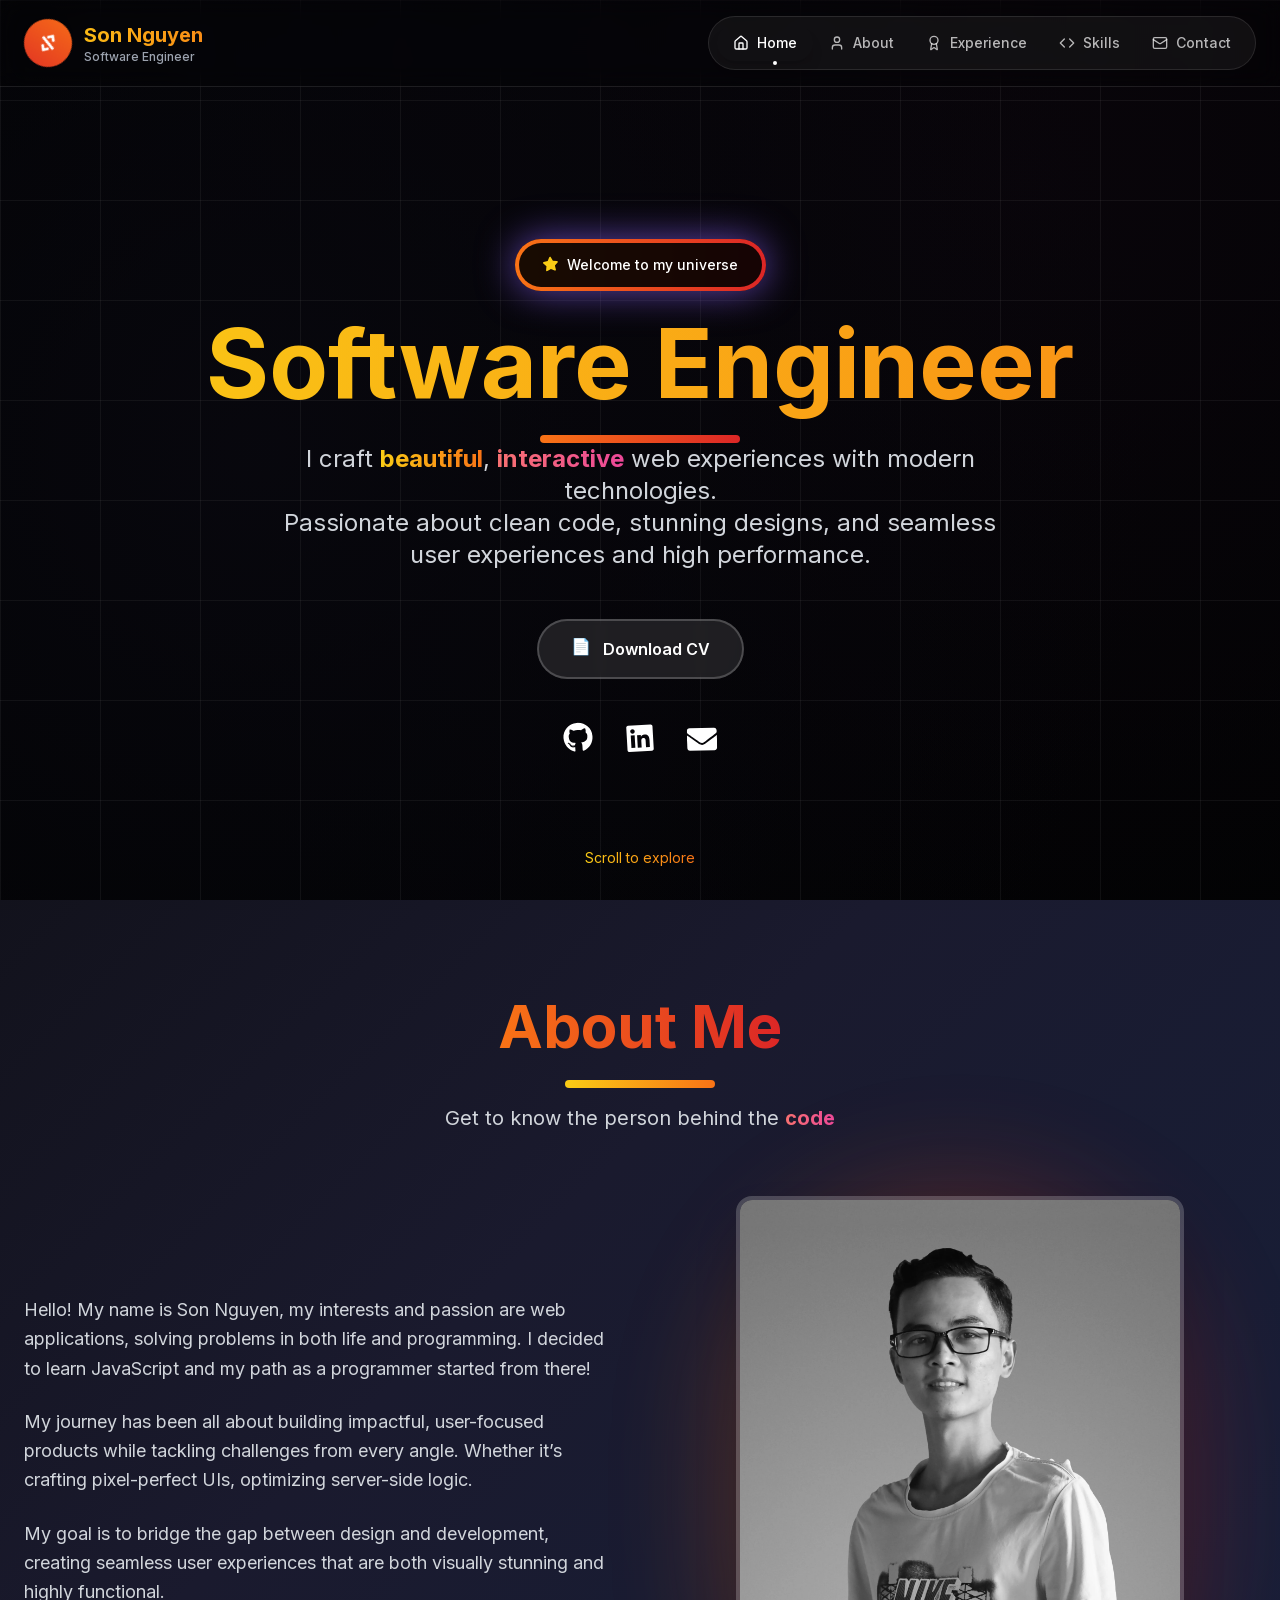
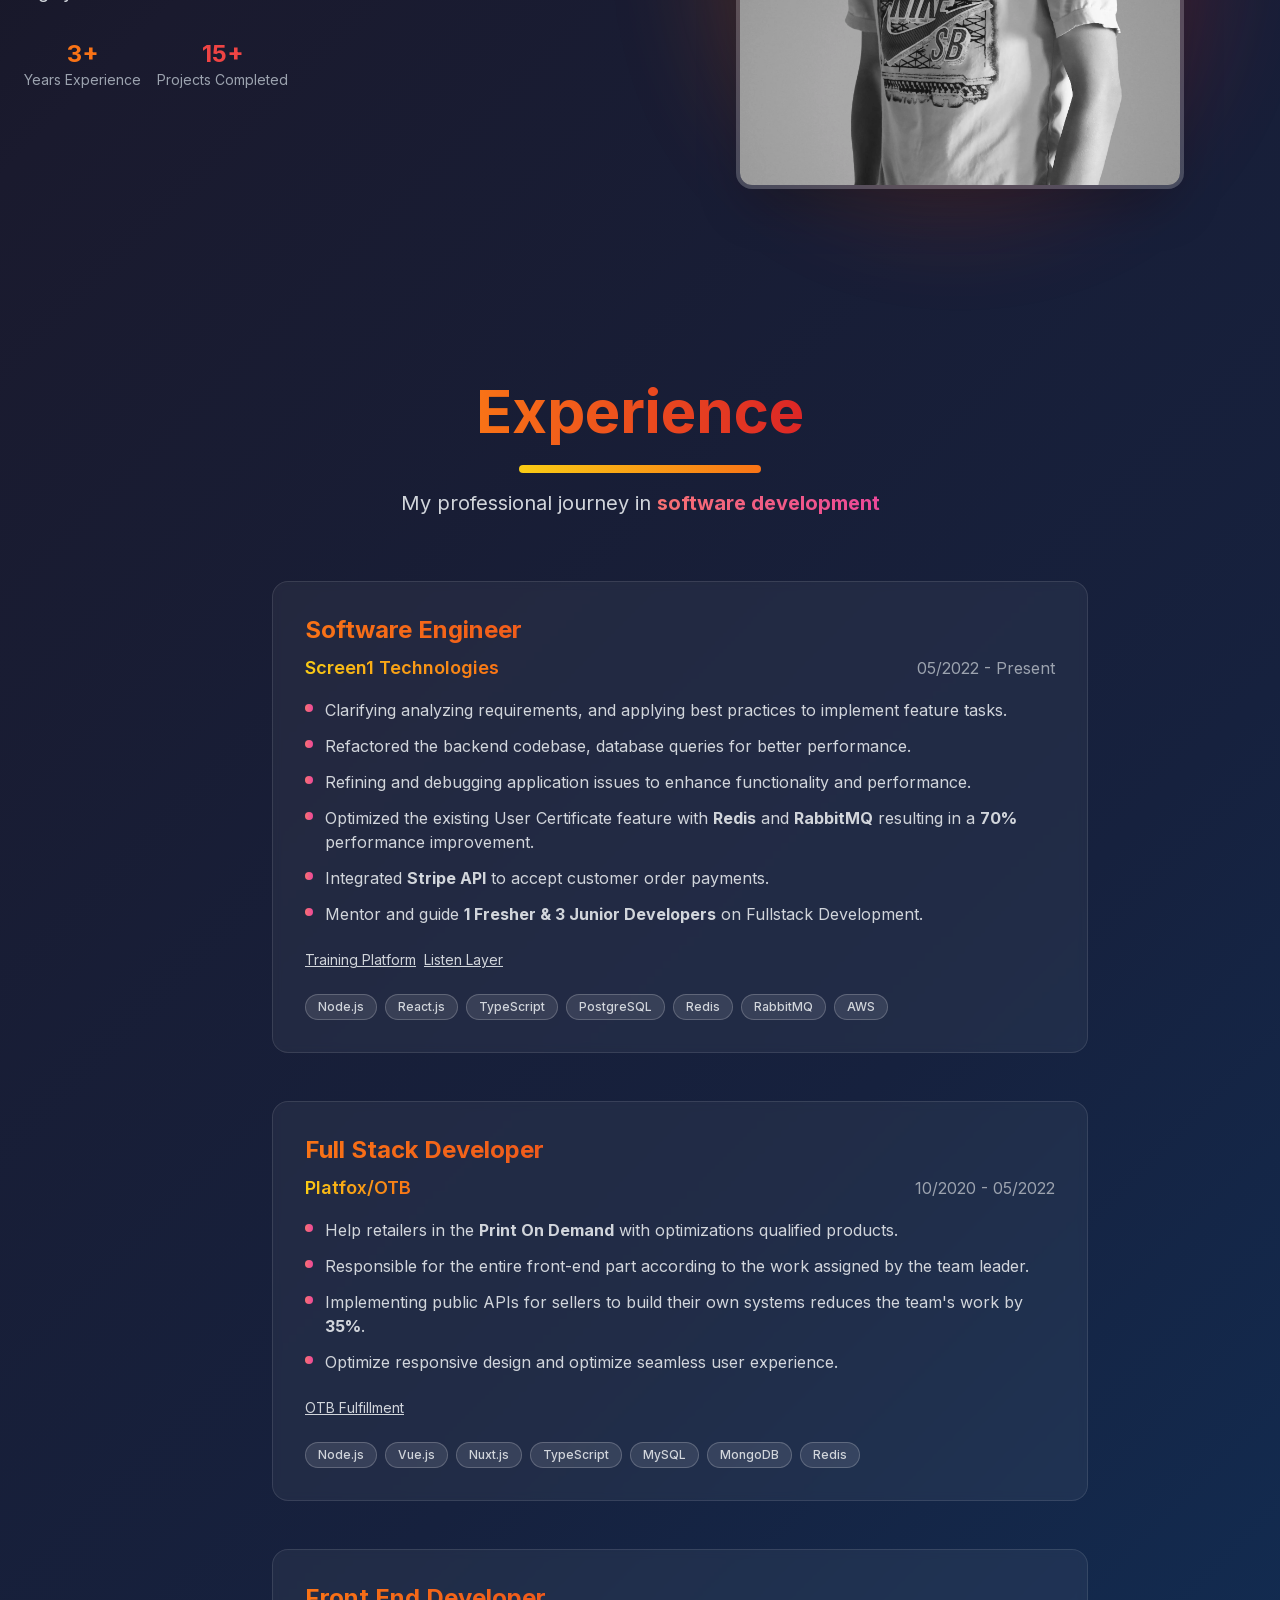
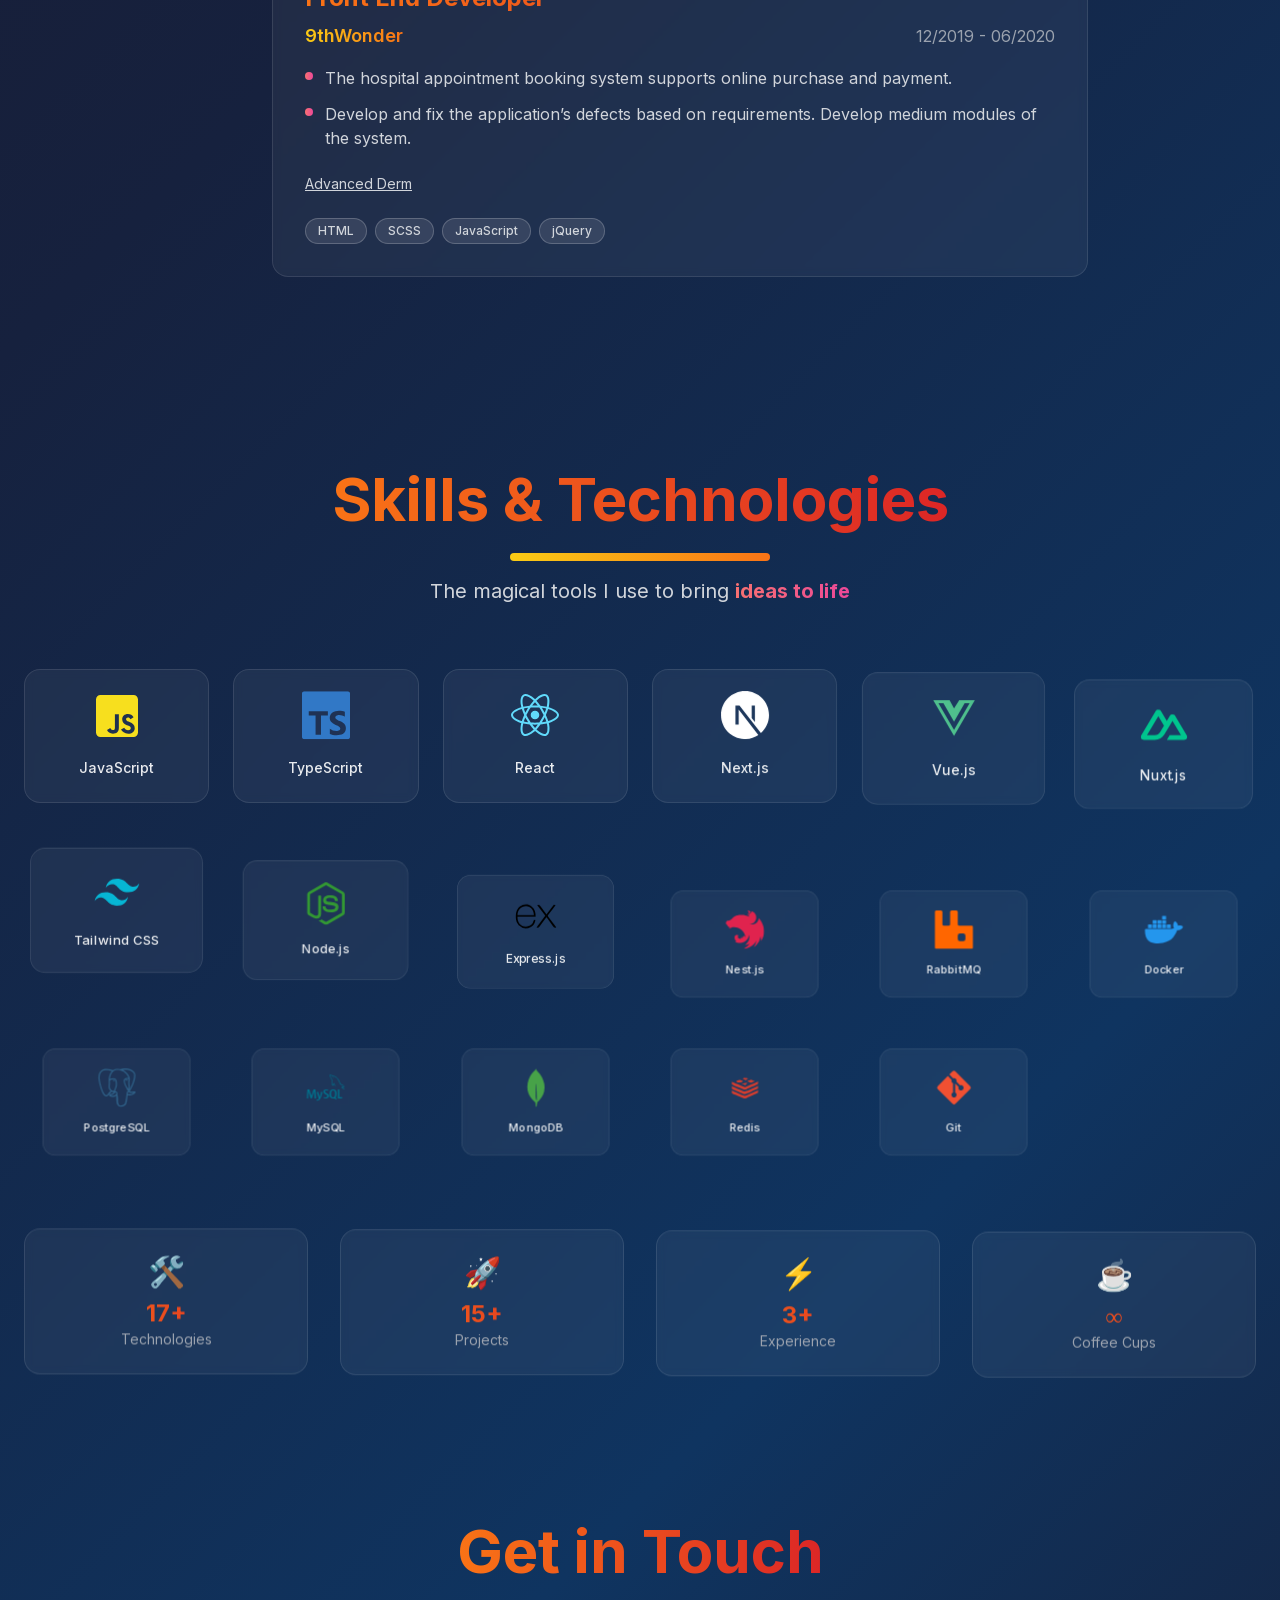
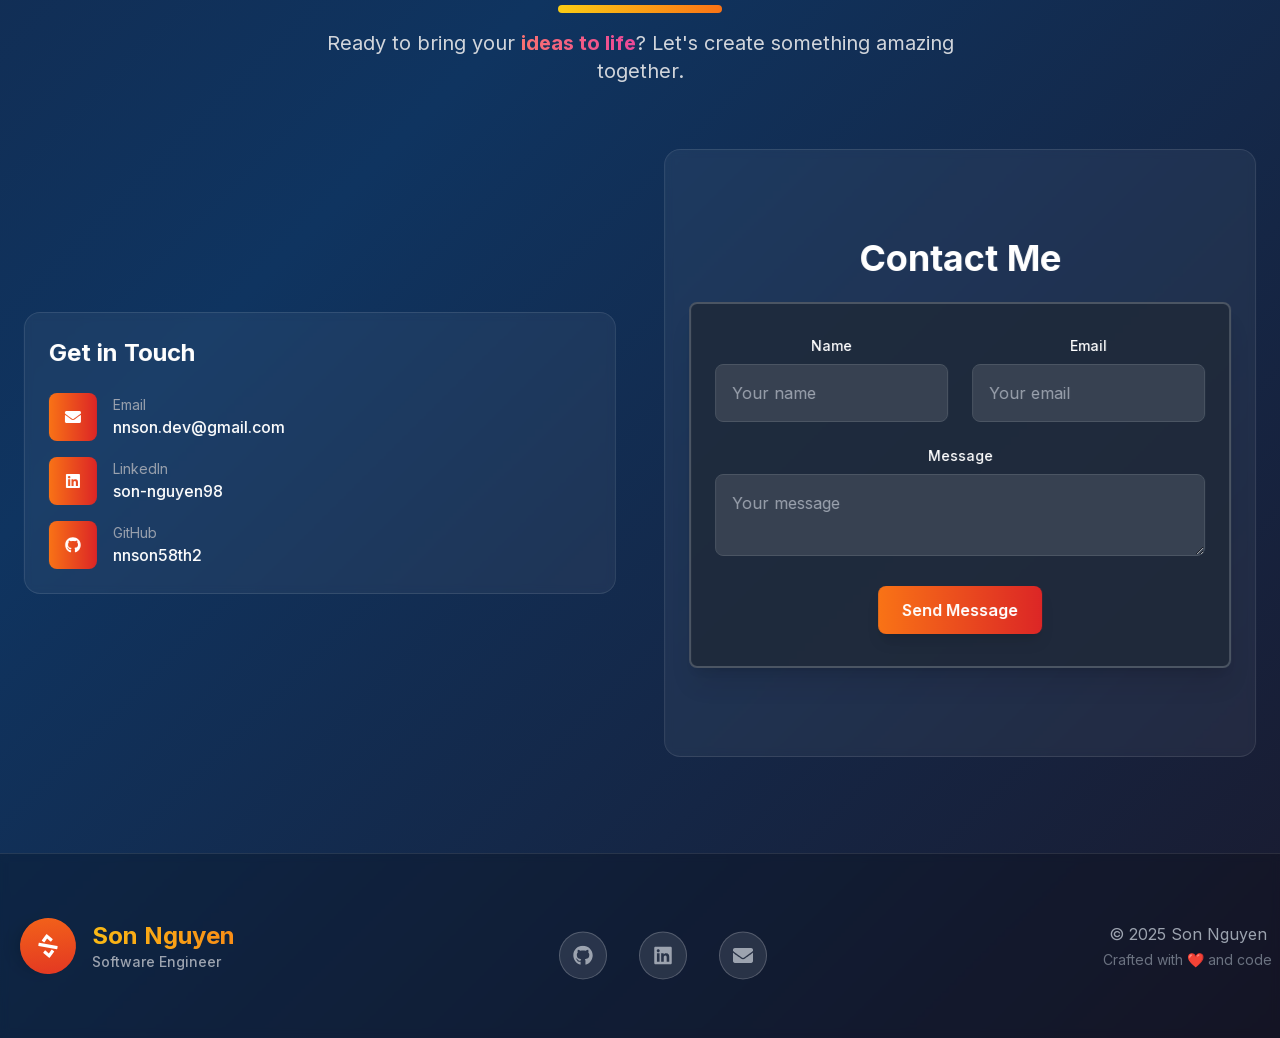
==== index.html @ b29a3735 "Deploy from portfolio repo: chore: Add CI/CD workflow nnson58th2/portfolio@4d44b1f0a5d4d892110deb9fc" ====
<!DOCTYPE html><!--z8ZsV2qVGe8eJDoTWtGhf--><html lang="en"><head><meta charSet="utf-8"/><meta name="viewport" content="width=device-width, initial-scale=1"/><link rel="preload" href="/_next/static/media/e4af272ccee01ff0-s.p.woff2" as="font" crossorigin="" type="font/woff2"/><link rel="preload" as="image" href="/avatar.webp"/><link rel="stylesheet" href="/_next/static/css/c4d14233d1c77667.css" data-precedence="next"/><link rel="preload" as="script" fetchPriority="low" href="/_next/static/chunks/webpack-afb744fa22b020e9.js"/><script src="/_next/static/chunks/4bd1b696-c023c6e3521b1417.js" async=""></script><script src="/_next/static/chunks/255-379c01dac331dc2b.js" async=""></script><script src="/_next/static/chunks/main-app-1b4500b93111eabf.js" async=""></script><script src="/_next/static/chunks/app/layout-6c66c8fba5797ff2.js" async=""></script><script src="/_next/static/chunks/30a37ab2-d1e0ff3a8643e6c8.js" async=""></script><script src="/_next/static/chunks/8e1d74a4-9c8f7c39278dc33b.js" async=""></script><script src="/_next/static/chunks/a0f462e1-e1e8bd14b5267d05.js" async=""></script><script src="/_next/static/chunks/164-00bb9d0df312348a.js" async=""></script><script src="/_next/static/chunks/app/page-482273a92be5cac8.js" async=""></script><meta name="next-size-adjust" content=""/><meta name="theme-color" content="#f97316"/><title>Son Nguyen | Software Engineer</title><meta name="description" content="Personal blog and portfolio of Son Nguyen, sharing thoughts and experiences on software development, web technologies, and more."/><meta name="generator" content="Next.js"/><link rel="canonical" href="https://sonnguyen.dev"/><meta property="og:title" content="Son Nguyen | Software Engineer"/><meta property="og:description" content="Personal blog and portfolio of Son Nguyen, sharing thoughts and experiences on software development, web technologies, and more."/><meta property="og:url" content="https://sonnguyen.dev"/><meta property="og:site_name" content="Son Nguyen"/><meta property="og:locale" content="en_US"/><meta property="og:image" content="https://sonnguyen.dev/og/home.png"/><meta property="og:image:width" content="1200"/><meta property="og:image:height" content="630"/><meta property="og:image:alt" content="Son Nguyen | Software Engineer"/><meta property="og:type" content="website"/><meta name="twitter:card" content="summary_large_image"/><meta name="twitter:site" content="@sonnguyen"/><meta name="twitter:creator" content="@sonnguyen"/><meta name="twitter:title" content="Son Nguyen | Software Engineer"/><meta name="twitter:description" content="Personal blog and portfolio of Son Nguyen, sharing thoughts and experiences on software development, web technologies, and more."/><meta name="twitter:image" content="https://sonnguyen.dev/og/home.png"/><meta name="twitter:image:alt" content="Son Nguyen | Software Engineer"/><link rel="shortcut icon" href="/favicon.svg" sizes="any" type="image/svg+xml"/><link rel="icon" href="/favicon.ico" type="image/x-icon" sizes="48x48"/><link rel="icon" href="/favicon.ico" sizes="any" type="image/x-icon"/><link rel="apple-touch-icon" href="/apple-touch-icon.png" sizes="180x180" type="image/png"/><script src="/_next/static/chunks/polyfills-42372ed130431b0a.js" noModule=""></script></head><body class="__className_f367f3 relative"><div hidden=""><!--$--><!--/$--></div><div class="fixed inset-0 z-[-1] overflow-hidden"><div class="absolute inset-0 transition-all duration-2000 ease-linear" style="background:radial-gradient(circle at 20% 50%, hsl(240, 30%, 4%) 0%, transparent 80%),
            radial-gradient(circle at 80% 20%, hsl(280, 35%, 3%) 0%, transparent 80%),
            linear-gradient(135deg, hsl(220, 40%, 1%) 0%, hsl(180, 50%, 0.5%) 100%)"></div><div class="absolute inset-0" style="background-image:linear-gradient(rgba(255,255,255,0.05) 1px, transparent 1px),
            linear-gradient(90deg, rgba(255,255,255,0.05) 1px, transparent 1px);background-size:100px 100px"></div></div><div class="relative w-full flex flex-col text-white"><header class="fixed top-0 left-0 w-full z-[9999] backdrop-blur-md bg-black/20 border-b border-white/10" style="transform:translateY(-100px)"><div class="max-w-7xl mx-auto px-4 sm:px-6 py-4 flex items-center justify-between"><div class="flex items-center space-x-3 cursor-pointer group" style="opacity:0;transform:translateX(-20px)"><div class="w-12 h-12 rounded-full bg-gradient-to-r from-orange-500 to-red-600 flex items-center justify-center shadow-lg group-hover:shadow-xl transition-all duration-300"><svg stroke="currentColor" fill="currentColor" stroke-width="0" viewBox="0 0 640 512" class="text-white text-xl" height="1em" width="1em" xmlns="http://www.w3.org/2000/svg"><path d="M278.9 511.5l-61-17.7c-6.4-1.8-10-8.5-8.2-14.9L346.2 8.7c1.8-6.4 8.5-10 14.9-8.2l61 17.7c6.4 1.8 10 8.5 8.2 14.9L293.8 503.3c-1.9 6.4-8.5 10.1-14.9 8.2zm-114-112.2l43.5-46.4c4.6-4.9 4.3-12.7-.8-17.2L117 256l90.6-79.7c5.1-4.5 5.5-12.3.8-17.2l-43.5-46.4c-4.5-4.8-12.1-5.1-17-.5L3.8 247.2c-5.1 4.7-5.1 12.8 0 17.5l144.1 135.1c4.9 4.6 12.5 4.4 17-.5zm327.2.6l144.1-135.1c5.1-4.7 5.1-12.8 0-17.5L492.1 112.1c-4.8-4.5-12.4-4.3-17 .5L431.6 159c-4.6 4.9-4.3 12.7.8 17.2L523 256l-90.6 79.7c-5.1 4.5-5.5 12.3-.8 17.2l43.5 46.4c4.5 4.9 12.1 5.1 17 .6z"></path></svg></div><div class="flex flex-col"><span class="text-xl font-bold bg-gradient-to-r from-yellow-400 to-orange-500 bg-clip-text text-transparent group-hover:scale-105 transition-transform duration-300">Son Nguyen</span><span class="text-xs text-gray-400 font-medium">Software Engineer</span></div></div><div style="opacity:0;transform:translateX(20px)"><nav class="w-full relative"><div class="hidden md:flex items-center bg-white/5 backdrop-blur-sm rounded-full border border-white/10 px-2 py-2"><button class="relative flex items-center space-x-2 px-4 py-2 rounded-full transition-all duration-300 font-medium group bg-gradient-to-r from-blue-500 to-purple-600 text-white shadow-lg" tabindex="0" style="opacity:0;transform:translateY(-20px)"><svg xmlns="http://www.w3.org/2000/svg" width="16" height="16" viewBox="0 0 24 24" fill="none" stroke="currentColor" stroke-width="2" stroke-linecap="round" stroke-linejoin="round" class="lucide lucide-house text-white" aria-hidden="true"><path d="M15 21v-8a1 1 0 0 0-1-1h-4a1 1 0 0 0-1 1v8"></path><path d="M3 10a2 2 0 0 1 .709-1.528l7-6a2 2 0 0 1 2.582 0l7 6A2 2 0 0 1 21 10v9a2 2 0 0 1-2 2H5a2 2 0 0 1-2-2z"></path></svg><span class="text-sm">Home</span><div class="absolute -bottom-1 left-1/2 w-1 h-1 bg-white rounded-full" style="transform:scale(0)"></div></button><button class="relative flex items-center space-x-2 px-4 py-2 rounded-full transition-all duration-300 font-medium group text-white/70 hover:text-white hover:bg-white/10" tabindex="0" style="opacity:0;transform:translateY(-20px)"><svg xmlns="http://www.w3.org/2000/svg" width="16" height="16" viewBox="0 0 24 24" fill="none" stroke="currentColor" stroke-width="2" stroke-linecap="round" stroke-linejoin="round" class="lucide lucide-user text-white/70 group-hover:text-white" aria-hidden="true"><path d="M19 21v-2a4 4 0 0 0-4-4H9a4 4 0 0 0-4 4v2"></path><circle cx="12" cy="7" r="4"></circle></svg><span class="text-sm">About</span></button><button class="relative flex items-center space-x-2 px-4 py-2 rounded-full transition-all duration-300 font-medium group text-white/70 hover:text-white hover:bg-white/10" tabindex="0" style="opacity:0;transform:translateY(-20px)"><svg xmlns="http://www.w3.org/2000/svg" width="16" height="16" viewBox="0 0 24 24" fill="none" stroke="currentColor" stroke-width="2" stroke-linecap="round" stroke-linejoin="round" class="lucide lucide-award text-white/70 group-hover:text-white" aria-hidden="true"><path d="m15.477 12.89 1.515 8.526a.5.5 0 0 1-.81.47l-3.58-2.687a1 1 0 0 0-1.197 0l-3.586 2.686a.5.5 0 0 1-.81-.469l1.514-8.526"></path><circle cx="12" cy="8" r="6"></circle></svg><span class="text-sm">Experience</span></button><button class="relative flex items-center space-x-2 px-4 py-2 rounded-full transition-all duration-300 font-medium group text-white/70 hover:text-white hover:bg-white/10" tabindex="0" style="opacity:0;transform:translateY(-20px)"><svg xmlns="http://www.w3.org/2000/svg" width="16" height="16" viewBox="0 0 24 24" fill="none" stroke="currentColor" stroke-width="2" stroke-linecap="round" stroke-linejoin="round" class="lucide lucide-code text-white/70 group-hover:text-white" aria-hidden="true"><path d="m16 18 6-6-6-6"></path><path d="m8 6-6 6 6 6"></path></svg><span class="text-sm">Skills</span></button><button class="relative flex items-center space-x-2 px-4 py-2 rounded-full transition-all duration-300 font-medium group text-white/70 hover:text-white hover:bg-white/10" tabindex="0" style="opacity:0;transform:translateY(-20px)"><svg xmlns="http://www.w3.org/2000/svg" width="16" height="16" viewBox="0 0 24 24" fill="none" stroke="currentColor" stroke-width="2" stroke-linecap="round" stroke-linejoin="round" class="lucide lucide-mail text-white/70 group-hover:text-white" aria-hidden="true"><path d="m22 7-8.991 5.727a2 2 0 0 1-2.009 0L2 7"></path><rect x="2" y="4" width="20" height="16" rx="2"></rect></svg><span class="text-sm">Contact</span></button></div><div class="md:hidden"><button class="relative text-white hover:text-blue-400 transition-colors duration-300 p-3 rounded-full bg-white/10 backdrop-blur-sm border border-white/20 hover:bg-white/20" tabindex="0"><div style="opacity:0;transform:rotate(90deg)"><svg xmlns="http://www.w3.org/2000/svg" width="24" height="24" viewBox="0 0 24 24" fill="none" stroke="currentColor" stroke-width="2" stroke-linecap="round" stroke-linejoin="round" class="lucide lucide-menu" aria-hidden="true"><path d="M4 5h16"></path><path d="M4 12h16"></path><path d="M4 19h16"></path></svg></div></button></div></nav></div></div></header><section id="home" class="relative min-h-screen flex items-center justify-center px-6 pt-24"><div class="max-w-6xl mx-auto text-center" style="opacity:1;transform:none"><div class="mb-8" style="opacity:0;transform:translateY(30px) scale(0.8)"><div class="inline-block p-1 rounded-full bg-gradient-to-r from-orange-500 to-red-600 mb-6"><div class="bg-black/90 rounded-full px-6 py-3 flex items-center gap-2"><div><svg stroke="currentColor" fill="currentColor" stroke-width="0" viewBox="0 0 576 512" class="text-yellow-400" height="1em" width="1em" xmlns="http://www.w3.org/2000/svg"><path d="M259.3 17.8L194 150.2 47.9 171.5c-26.2 3.8-36.7 36.1-17.7 54.6l105.7 103-25 145.5c-4.5 26.3 23.2 46 46.4 33.7L288 439.6l130.7 68.7c23.2 12.2 50.9-7.4 46.4-33.7l-25-145.5 105.7-103c19-18.5 8.5-50.8-17.7-54.6L382 150.2 316.7 17.8c-11.7-23.6-45.6-23.9-57.4 0z"></path></svg></div><span class="text-sm font-medium">Welcome to my universe</span></div></div><div class="relative"><h1 class="text-5xl md:text-8xl font-bold mb-6 leading-tight cursor-default select-text" style="opacity:0"><span class="bg-gradient-to-r from-yellow-400 to-orange-500 bg-clip-text text-transparent cursor-default">Software Engineer</span></h1><div class="h-2 bg-gradient-to-r from-orange-500 to-red-600 mx-auto rounded-full" style="width:0px"></div></div><p class="text-xl md:text-2xl text-gray-300 max-w-3xl mx-auto mb-12 leading-relaxed cursor-default select-text" style="opacity:0;transform:translateY(30px)">I craft<!-- --> <span class="font-bold bg-gradient-to-r from-yellow-400 to-orange-500 bg-clip-text text-transparent">beautiful</span>,<!-- --> <span class="font-bold bg-gradient-to-r from-red-400 to-pink-500 bg-clip-text text-transparent">interactive</span> <!-- -->web experiences with modern technologies.<br/>Passionate about clean code, stunning designs, and seamless user experiences and high performance.</p></div><div class="flex justify-center mb-12" style="opacity:0;transform:translateY(30px)"><a href="./cv.pdf" target="_blank" class="px-8 py-4 bg-white/10 hover:bg-white/20 backdrop-blur-sm text-white font-semibold rounded-full border-2 border-white/20 transition-all duration-300 flex items-center gap-3" tabindex="0"><div>📄</div>Download CV</a></div><div class="flex justify-center space-x-8" style="opacity:0"><a href="https://github.com/nnson58th2" target="_blank" rel="noopener noreferrer" class="text-3xl hover:text-primary transition-all duration-200 relative" tabindex="0"><svg stroke="currentColor" fill="currentColor" stroke-width="0" viewBox="0 0 496 512" height="1em" width="1em" xmlns="http://www.w3.org/2000/svg"><path d="M165.9 397.4c0 2-2.3 3.6-5.2 3.6-3.3.3-5.6-1.3-5.6-3.6 0-2 2.3-3.6 5.2-3.6 3-.3 5.6 1.3 5.6 3.6zm-31.1-4.5c-.7 2 1.3 4.3 4.3 4.9 2.6 1 5.6 0 6.2-2s-1.3-4.3-4.3-5.2c-2.6-.7-5.5.3-6.2 2.3zm44.2-1.7c-2.9.7-4.9 2.6-4.6 4.9.3 2 2.9 3.3 5.9 2.6 2.9-.7 4.9-2.6 4.6-4.6-.3-1.9-3-3.2-5.9-2.9zM244.8 8C106.1 8 0 113.3 0 252c0 110.9 69.8 205.8 169.5 239.2 12.8 2.3 17.3-5.6 17.3-12.1 0-6.2-.3-40.4-.3-61.4 0 0-70 15-84.7-29.8 0 0-11.4-29.1-27.8-36.6 0 0-22.9-15.7 1.6-15.4 0 0 24.9 2 38.6 25.8 21.9 38.6 58.6 27.5 72.9 20.9 2.3-16 8.8-27.1 16-33.7-55.9-6.2-112.3-14.3-112.3-110.5 0-27.5 7.6-41.3 23.6-58.9-2.6-6.5-11.1-33.3 2.6-67.9 20.9-6.5 69 27 69 27 20-5.6 41.5-8.5 62.8-8.5s42.8 2.9 62.8 8.5c0 0 48.1-33.6 69-27 13.7 34.7 5.2 61.4 2.6 67.9 16 17.7 25.8 31.5 25.8 58.9 0 96.5-58.9 104.2-114.8 110.5 9.2 7.9 17 22.9 17 46.4 0 33.7-.3 75.4-.3 83.6 0 6.5 4.6 14.4 17.3 12.1C428.2 457.8 496 362.9 496 252 496 113.3 383.5 8 244.8 8zM97.2 352.9c-1.3 1-1 3.3.7 5.2 1.6 1.6 3.9 2.3 5.2 1 1.3-1 1-3.3-.7-5.2-1.6-1.6-3.9-2.3-5.2-1zm-10.8-8.1c-.7 1.3.3 2.9 2.3 3.9 1.6 1 3.6.7 4.3-.7.7-1.3-.3-2.9-2.3-3.9-2-.6-3.6-.3-4.3.7zm32.4 35.6c-1.6 1.3-1 4.3 1.3 6.2 2.3 2.3 5.2 2.6 6.5 1 1.3-1.3.7-4.3-1.3-6.2-2.2-2.3-5.2-2.6-6.5-1zm-11.4-14.7c-1.6 1-1.6 3.6 0 5.9 1.6 2.3 4.3 3.3 5.6 2.3 1.6-1.3 1.6-3.9 0-6.2-1.4-2.3-4-3.3-5.6-2z"></path></svg><div class="absolute inset-0 bg-gradient-to-r from-transparent via-white/20 to-transparent" style="opacity:0"></div></a><a href="https://www.linkedin.com/in/son-nguyen98/" target="_blank" rel="noopener noreferrer" class="text-3xl hover:text-primary transition-all duration-200 relative" tabindex="0"><svg stroke="currentColor" fill="currentColor" stroke-width="0" viewBox="0 0 448 512" height="1em" width="1em" xmlns="http://www.w3.org/2000/svg"><path d="M416 32H31.9C14.3 32 0 46.5 0 64.3v383.4C0 465.5 14.3 480 31.9 480H416c17.6 0 32-14.5 32-32.3V64.3c0-17.8-14.4-32.3-32-32.3zM135.4 416H69V202.2h66.5V416zm-33.2-243c-21.3 0-38.5-17.3-38.5-38.5S80.9 96 102.2 96c21.2 0 38.5 17.3 38.5 38.5 0 21.3-17.2 38.5-38.5 38.5zm282.1 243h-66.4V312c0-24.8-.5-56.7-34.5-56.7-34.6 0-39.9 27-39.9 54.9V416h-66.4V202.2h63.7v29.2h.9c8.9-16.8 30.6-34.5 62.9-34.5 67.2 0 79.7 44.3 79.7 101.9V416z"></path></svg><div class="absolute inset-0 bg-gradient-to-r from-transparent via-white/20 to-transparent" style="opacity:0"></div></a><a href="mailto:nnson.dev@gmail.com" target="_blank" rel="noopener noreferrer" class="text-3xl hover:text-primary transition-all duration-200 relative" tabindex="0"><svg stroke="currentColor" fill="currentColor" stroke-width="0" viewBox="0 0 512 512" height="1em" width="1em" xmlns="http://www.w3.org/2000/svg"><path d="M502.3 190.8c3.9-3.1 9.7-.2 9.7 4.7V400c0 26.5-21.5 48-48 48H48c-26.5 0-48-21.5-48-48V195.6c0-5 5.7-7.8 9.7-4.7 22.4 17.4 52.1 39.5 154.1 113.6 21.1 15.4 56.7 47.8 92.2 47.6 35.7.3 72-32.8 92.3-47.6 102-74.1 131.6-96.3 154-113.7zM256 320c23.2.4 56.6-29.2 73.4-41.4 132.7-96.3 142.8-104.7 173.4-128.7 5.8-4.5 9.2-11.5 9.2-18.9v-19c0-26.5-21.5-48-48-48H48C21.5 64 0 85.5 0 112v19c0 7.4 3.4 14.3 9.2 18.9 30.6 23.9 40.7 32.4 173.4 128.7 16.8 12.2 50.2 41.8 73.4 41.4z"></path></svg><div class="absolute inset-0 bg-gradient-to-r from-transparent via-white/20 to-transparent" style="opacity:0"></div></a></div></div><div class="hidden md:block absolute bottom-8 left-1/2 transform -translate-x-1/2" style="opacity:0"><div class="text-3xl bg-gradient-to-r from-orange-500 to-red-600 bg-clip-text text-transparent cursor-pointer"><svg stroke="currentColor" fill="currentColor" stroke-width="0" viewBox="0 0 448 512" height="1em" width="1em" xmlns="http://www.w3.org/2000/svg"><path d="M413.1 222.5l22.2 22.2c9.4 9.4 9.4 24.6 0 33.9L241 473c-9.4 9.4-24.6 9.4-33.9 0L12.7 278.6c-9.4-9.4-9.4-24.6 0-33.9l22.2-22.2c9.5-9.5 25-9.3 34.3.4L184 343.4V56c0-13.3 10.7-24 24-24h32c13.3 0 24 10.7 24 24v287.4l114.8-120.5c9.3-9.8 24.8-10 34.3-.4z"></path></svg></div><div class="mt-2 text-sm bg-gradient-to-r from-yellow-400 to-orange-500 bg-clip-text text-transparent">Scroll to explore</div></div></section><section id="about" class="py-12 md:py-24 relative"><div class="max-w-7xl mx-auto px-6"><div class="text-center mb-16" style="opacity:0;transform:translateY(30px)"><h2 class="text-4xl md:text-6xl font-bold mb-6"><span class="bg-gradient-to-r from-orange-500 to-red-600 bg-clip-text text-transparent">About Me</span></h2><div class="h-2 bg-gradient-to-r from-yellow-400 to-orange-500 mx-auto rounded-full mb-4" style="width:0px"></div><p class="text-xl text-gray-300 max-w-2xl mx-auto" style="opacity:0">Get to know the person behind the<!-- --> <span class="font-bold bg-gradient-to-r from-red-400 to-pink-500 bg-clip-text text-transparent">code</span></p></div><div class="lg:hidden mb-12" style="opacity:0;transform:translateY(30px)"><div class="relative w-full max-w-sm mx-auto"><div class="absolute inset-0 bg-gradient-to-r from-orange-500 to-red-600 rounded-full blur-3xl opacity-30"></div><img src="/avatar.webp" alt="Son Nguyen Avatar" class="relative w-full h-auto rounded-2xl border-4 border-white/20 shadow-2xl"/></div></div><div class="grid lg:grid-cols-2 gap-12 items-center"><div style="opacity:0;transform:translateX(-50px)"><div class="space-y-6 text-lg text-gray-300 leading-relaxed"><p>Hello! My name is Son Nguyen, my interests and passion are web applications, solving problems in both life and programming. I decided to learn JavaScript and my path as a programmer started from there!</p><p>My journey has been all about building impactful, user-focused products while tackling challenges from every angle. Whether it’s crafting pixel-perfect UIs, optimizing server-side logic.</p><p>My goal is to bridge the gap between design and development, creating seamless user experiences that are both visually stunning and highly functional.</p></div><div class="flex gap-4 mt-8"><div class="text-center"><div class="text-2xl font-bold text-orange-500">3+</div><div class="text-sm text-gray-400">Years Experience</div></div><div class="text-center"><div class="text-2xl font-bold text-red-500">15+</div><div class="text-sm text-gray-400">Projects Completed</div></div></div></div><div class="hidden lg:block" style="opacity:0;transform:translateX(50px)"><div class="relative w-full max-w-md mx-auto"><div class="absolute inset-0 bg-gradient-to-r from-orange-500 to-red-600 rounded-full blur-3xl opacity-30"></div><img src="/avatar.webp" alt="Son Nguyen Avatar" class="relative w-full h-auto rounded-2xl border-4 border-white/20 shadow-2xl"/></div></div></div></div></section><section id="experience" class="py-12 md:py-24 relative"><div class="max-w-7xl mx-auto px-4 md:px-6"><div class="text-center mb-12 md:mb-16" style="opacity:0;transform:translateY(30px)"><h2 class="text-4xl md:text-6xl font-bold mb-6"><span class="bg-gradient-to-r from-orange-500 to-red-600 bg-clip-text text-transparent">Experience</span></h2><div class="h-2 bg-gradient-to-r from-yellow-400 to-orange-500 mx-auto rounded-full mb-4" style="width:0px"></div><p class="text-xl text-gray-300 max-w-2xl mx-auto" style="opacity:0">My professional journey in<!-- --> <span class="font-bold bg-gradient-to-r from-red-400 to-pink-500 bg-clip-text text-transparent">software development</span></p></div><div class="max-w-4xl mx-auto"><div class="relative" style="opacity:0;transform:translateX(-50px)"><div class="relative md:pl-20 group pb-8 md:pb-12" style="opacity:0;transform:translateY(50px)"><div class="bg-white/5 backdrop-blur-sm border border-white/10 rounded-xl md:rounded-2xl p-4 md:p-8 hover:bg-white/10 transition-all duration-300 relative overflow-hidden h-full flex flex-col"><div class="absolute inset-0 bg-gradient-to-r from-orange-500 to-red-600 opacity-0 group-hover:opacity-10 transition-opacity duration-300"></div><h3 class="text-lg md:text-2xl font-bold mb-2 bg-gradient-to-r from-orange-500 to-red-600 bg-clip-text text-transparent relative z-10">Software Engineer</h3><div class="flex flex-col md:flex-row md:items-center md:justify-between mb-4 relative z-10"><span class="text-base md:text-lg font-semibold bg-gradient-to-r from-yellow-400 to-orange-500 bg-clip-text text-transparent mb-1 md:mb-0">Screen1 Technologies</span><span class="text-gray-400 text-sm md:text-base">05/2022<!-- --> - <!-- -->Present</span></div><ul class="space-y-3 text-gray-300 relative z-10"><li class="flex items-start md:items-start"><span class="hidden md:block text-sm mr-3 mt-1.5 w-2 h-2 bg-gradient-to-r from-red-400 to-pink-500 rounded-full flex-shrink-0"></span><span class="group-hover:text-white transition-colors duration-300 md:ml-0">Clarifying analyzing requirements, and applying best practices to implement feature tasks.</span></li><li class="flex items-start md:items-start"><span class="hidden md:block text-sm mr-3 mt-1.5 w-2 h-2 bg-gradient-to-r from-red-400 to-pink-500 rounded-full flex-shrink-0"></span><span class="group-hover:text-white transition-colors duration-300 md:ml-0">Refactored the backend codebase, database queries for better performance.</span></li><li class="flex items-start md:items-start"><span class="hidden md:block text-sm mr-3 mt-1.5 w-2 h-2 bg-gradient-to-r from-red-400 to-pink-500 rounded-full flex-shrink-0"></span><span class="group-hover:text-white transition-colors duration-300 md:ml-0">Refining and debugging application issues to enhance functionality and performance.</span></li><li class="flex items-start md:items-start"><span class="hidden md:block text-sm mr-3 mt-1.5 w-2 h-2 bg-gradient-to-r from-red-400 to-pink-500 rounded-full flex-shrink-0"></span><span class="group-hover:text-white transition-colors duration-300 md:ml-0">Optimized the existing User Certificate feature with <strong>Redis</strong> and <strong>RabbitMQ</strong> resulting in a <strong>70%</strong> performance improvement.</span></li><li class="flex items-start md:items-start"><span class="hidden md:block text-sm mr-3 mt-1.5 w-2 h-2 bg-gradient-to-r from-red-400 to-pink-500 rounded-full flex-shrink-0"></span><span class="group-hover:text-white transition-colors duration-300 md:ml-0">Integrated <strong>Stripe API</strong> to accept customer order payments.</span></li><li class="flex items-start md:items-start"><span class="hidden md:block text-sm mr-3 mt-1.5 w-2 h-2 bg-gradient-to-r from-red-400 to-pink-500 rounded-full flex-shrink-0"></span><span class="group-hover:text-white transition-colors duration-300 md:ml-0">Mentor and guide <strong>1 Fresher & 3 Junior Developers</strong> on Fullstack Development.</span></li></ul><div class="flex flex-wrap gap-2 pt-6 relative z-10"><a href="https://training.cams-care.com" target="_blank" rel="noopener noreferrer" class="text-sm underline text-gray-300 hover:text-white transition-all duration-300">Training Platform</a><a href="https://www.listenlayer.com" target="_blank" rel="noopener noreferrer" class="text-sm underline text-gray-300 hover:text-white transition-all duration-300">Listen Layer</a></div><div class="flex flex-wrap gap-2 pt-6 relative z-10"><span class="px-3 py-1 bg-white/10 border border-white/20 rounded-full text-xs font-medium text-gray-300 hover:bg-white/20 hover:text-white transition-all duration-300">Node.js</span><span class="px-3 py-1 bg-white/10 border border-white/20 rounded-full text-xs font-medium text-gray-300 hover:bg-white/20 hover:text-white transition-all duration-300">React.js</span><span class="px-3 py-1 bg-white/10 border border-white/20 rounded-full text-xs font-medium text-gray-300 hover:bg-white/20 hover:text-white transition-all duration-300">TypeScript</span><span class="px-3 py-1 bg-white/10 border border-white/20 rounded-full text-xs font-medium text-gray-300 hover:bg-white/20 hover:text-white transition-all duration-300">PostgreSQL</span><span class="px-3 py-1 bg-white/10 border border-white/20 rounded-full text-xs font-medium text-gray-300 hover:bg-white/20 hover:text-white transition-all duration-300">Redis</span><span class="px-3 py-1 bg-white/10 border border-white/20 rounded-full text-xs font-medium text-gray-300 hover:bg-white/20 hover:text-white transition-all duration-300">RabbitMQ</span><span class="px-3 py-1 bg-white/10 border border-white/20 rounded-full text-xs font-medium text-gray-300 hover:bg-white/20 hover:text-white transition-all duration-300">AWS</span></div></div></div><div class="relative md:pl-20 group pb-8 md:pb-12" style="opacity:0;transform:translateY(50px)"><div class="bg-white/5 backdrop-blur-sm border border-white/10 rounded-xl md:rounded-2xl p-4 md:p-8 hover:bg-white/10 transition-all duration-300 relative overflow-hidden h-full flex flex-col"><div class="absolute inset-0 bg-gradient-to-r from-yellow-400 to-orange-500 opacity-0 group-hover:opacity-10 transition-opacity duration-300"></div><h3 class="text-lg md:text-2xl font-bold mb-2 bg-gradient-to-r from-orange-500 to-red-600 bg-clip-text text-transparent relative z-10">Full Stack Developer</h3><div class="flex flex-col md:flex-row md:items-center md:justify-between mb-4 relative z-10"><span class="text-base md:text-lg font-semibold bg-gradient-to-r from-yellow-400 to-orange-500 bg-clip-text text-transparent mb-1 md:mb-0">Platfox/OTB</span><span class="text-gray-400 text-sm md:text-base">10/2020<!-- --> - <!-- -->05/2022</span></div><ul class="space-y-3 text-gray-300 relative z-10"><li class="flex items-start md:items-start"><span class="hidden md:block text-sm mr-3 mt-1.5 w-2 h-2 bg-gradient-to-r from-red-400 to-pink-500 rounded-full flex-shrink-0"></span><span class="group-hover:text-white transition-colors duration-300 md:ml-0">Help retailers in the <strong>Print On Demand</strong> with optimizations qualified products.</span></li><li class="flex items-start md:items-start"><span class="hidden md:block text-sm mr-3 mt-1.5 w-2 h-2 bg-gradient-to-r from-red-400 to-pink-500 rounded-full flex-shrink-0"></span><span class="group-hover:text-white transition-colors duration-300 md:ml-0">Responsible for the entire front-end part according to the work assigned by the team leader.</span></li><li class="flex items-start md:items-start"><span class="hidden md:block text-sm mr-3 mt-1.5 w-2 h-2 bg-gradient-to-r from-red-400 to-pink-500 rounded-full flex-shrink-0"></span><span class="group-hover:text-white transition-colors duration-300 md:ml-0">Implementing public APIs for sellers to build their own systems reduces the team's work by <strong>35%</strong>.</span></li><li class="flex items-start md:items-start"><span class="hidden md:block text-sm mr-3 mt-1.5 w-2 h-2 bg-gradient-to-r from-red-400 to-pink-500 rounded-full flex-shrink-0"></span><span class="group-hover:text-white transition-colors duration-300 md:ml-0">Optimize responsive design and optimize seamless user experience.</span></li></ul><div class="flex flex-wrap gap-2 pt-6 relative z-10"><a href="https://dashboard.otbzone.com" target="_blank" rel="noopener noreferrer" class="text-sm underline text-gray-300 hover:text-white transition-all duration-300">OTB Fulfillment</a></div><div class="flex flex-wrap gap-2 pt-6 relative z-10"><span class="px-3 py-1 bg-white/10 border border-white/20 rounded-full text-xs font-medium text-gray-300 hover:bg-white/20 hover:text-white transition-all duration-300">Node.js</span><span class="px-3 py-1 bg-white/10 border border-white/20 rounded-full text-xs font-medium text-gray-300 hover:bg-white/20 hover:text-white transition-all duration-300">Vue.js</span><span class="px-3 py-1 bg-white/10 border border-white/20 rounded-full text-xs font-medium text-gray-300 hover:bg-white/20 hover:text-white transition-all duration-300">Nuxt.js</span><span class="px-3 py-1 bg-white/10 border border-white/20 rounded-full text-xs font-medium text-gray-300 hover:bg-white/20 hover:text-white transition-all duration-300">TypeScript</span><span class="px-3 py-1 bg-white/10 border border-white/20 rounded-full text-xs font-medium text-gray-300 hover:bg-white/20 hover:text-white transition-all duration-300">MySQL</span><span class="px-3 py-1 bg-white/10 border border-white/20 rounded-full text-xs font-medium text-gray-300 hover:bg-white/20 hover:text-white transition-all duration-300">MongoDB</span><span class="px-3 py-1 bg-white/10 border border-white/20 rounded-full text-xs font-medium text-gray-300 hover:bg-white/20 hover:text-white transition-all duration-300">Redis</span></div></div></div><div class="relative md:pl-20 group " style="opacity:0;transform:translateY(50px)"><div class="bg-white/5 backdrop-blur-sm border border-white/10 rounded-xl md:rounded-2xl p-4 md:p-8 hover:bg-white/10 transition-all duration-300 relative overflow-hidden h-full flex flex-col"><div class="absolute inset-0 bg-gradient-to-r from-orange-500 to-red-600 opacity-0 group-hover:opacity-10 transition-opacity duration-300"></div><h3 class="text-lg md:text-2xl font-bold mb-2 bg-gradient-to-r from-orange-500 to-red-600 bg-clip-text text-transparent relative z-10">Front End Developer</h3><div class="flex flex-col md:flex-row md:items-center md:justify-between mb-4 relative z-10"><span class="text-base md:text-lg font-semibold bg-gradient-to-r from-yellow-400 to-orange-500 bg-clip-text text-transparent mb-1 md:mb-0">9thWonder</span><span class="text-gray-400 text-sm md:text-base">12/2019<!-- --> - <!-- -->06/2020</span></div><ul class="space-y-3 text-gray-300 relative z-10"><li class="flex items-start md:items-start"><span class="hidden md:block text-sm mr-3 mt-1.5 w-2 h-2 bg-gradient-to-r from-red-400 to-pink-500 rounded-full flex-shrink-0"></span><span class="group-hover:text-white transition-colors duration-300 md:ml-0">The hospital appointment booking system supports online purchase and payment.</span></li><li class="flex items-start md:items-start"><span class="hidden md:block text-sm mr-3 mt-1.5 w-2 h-2 bg-gradient-to-r from-red-400 to-pink-500 rounded-full flex-shrink-0"></span><span class="group-hover:text-white transition-colors duration-300 md:ml-0">Develop and fix the application’s defects based on requirements. Develop medium modules of the system.</span></li></ul><div class="flex flex-wrap gap-2 pt-6 relative z-10"><a href="https://advancedderm.com" target="_blank" rel="noopener noreferrer" class="text-sm underline text-gray-300 hover:text-white transition-all duration-300">Advanced Derm</a></div><div class="flex flex-wrap gap-2 pt-6 relative z-10"><span class="px-3 py-1 bg-white/10 border border-white/20 rounded-full text-xs font-medium text-gray-300 hover:bg-white/20 hover:text-white transition-all duration-300">HTML</span><span class="px-3 py-1 bg-white/10 border border-white/20 rounded-full text-xs font-medium text-gray-300 hover:bg-white/20 hover:text-white transition-all duration-300">SCSS</span><span class="px-3 py-1 bg-white/10 border border-white/20 rounded-full text-xs font-medium text-gray-300 hover:bg-white/20 hover:text-white transition-all duration-300">JavaScript</span><span class="px-3 py-1 bg-white/10 border border-white/20 rounded-full text-xs font-medium text-gray-300 hover:bg-white/20 hover:text-white transition-all duration-300">jQuery</span></div></div></div></div></div></div></section><section id="skills" class="py-12 md:py-24 relative overflow-hidden"><div class="max-w-7xl mx-auto px-6 relative z-10"><div class="text-center mb-16" style="opacity:0;transform:translateY(30px)"><h2 class="text-4xl md:text-6xl font-bold mb-6"><span class="bg-gradient-to-r from-orange-500 to-red-600 bg-clip-text text-transparent">Skills &amp; Technologies</span></h2><div class="h-2 bg-gradient-to-r from-yellow-400 to-orange-500 mx-auto rounded-full mb-4" style="width:0px"></div><p class="text-xl text-gray-300 max-w-2xl mx-auto" style="opacity:0">The magical tools I use to bring<!-- --> <span class="font-bold bg-gradient-to-r from-red-400 to-pink-500 bg-clip-text text-transparent">ideas to life</span></p></div><div class="grid grid-cols-2 md:grid-cols-4 lg:grid-cols-6 gap-6"><div class="group relative cursor-pointer" style="opacity:0;transform:translateY(50px) scale(0.8)"><div class="bg-white/5 backdrop-blur-sm border border-white/10 rounded-2xl p-6 text-center hover:bg-white/10 transition-all duration-300 h-full flex flex-col items-center justify-center relative overflow-hidden"><div class="absolute inset-0 bg-gradient-to-r from-yellow-400 to-orange-500 opacity-0 group-hover:opacity-20 transition-opacity duration-300"></div><div class="mb-4 relative z-10 text-5xl transition-all duration-300" style="color:#f7df1e"><svg stroke="currentColor" fill="currentColor" stroke-width="0" viewBox="0 0 448 512" class="text-5xl" height="1em" width="1em" xmlns="http://www.w3.org/2000/svg"><path d="M400 32H48C21.5 32 0 53.5 0 80v352c0 26.5 21.5 48 48 48h352c26.5 0 48-21.5 48-48V80c0-26.5-21.5-48-48-48zM243.8 381.4c0 43.6-25.6 63.5-62.9 63.5-33.7 0-53.2-17.4-63.2-38.5l34.3-20.7c6.6 11.7 12.6 21.6 27.1 21.6 13.8 0 22.6-5.4 22.6-26.5V237.7h42.1v143.7zm99.6 63.5c-39.1 0-64.4-18.6-76.7-43l34.3-19.8c9 14.7 20.8 25.6 41.5 25.6 17.4 0 28.6-8.7 28.6-20.8 0-14.4-11.4-19.5-30.7-28l-10.5-4.5c-30.4-12.9-50.5-29.2-50.5-63.5 0-31.6 24.1-55.6 61.6-55.6 26.8 0 46 9.3 59.8 33.7L368 290c-7.2-12.9-15-18-27.1-18-12.3 0-20.1 7.8-20.1 18 0 12.6 7.8 17.7 25.9 25.6l10.5 4.5c35.8 15.3 55.9 31 55.9 66.2 0 37.8-29.8 58.6-69.7 58.6z"></path></svg></div><span class="text-sm font-medium text-white/90 group-hover:text-white transition-colors relative z-10" style="opacity:0">JavaScript</span><div class="absolute top-2 right-2 text-yellow-400 text-xs opacity-0 group-hover:opacity-100 transition-opacity duration-300">✨</div></div></div><div class="group relative cursor-pointer" style="opacity:0;transform:translateY(50px) scale(0.8)"><div class="bg-white/5 backdrop-blur-sm border border-white/10 rounded-2xl p-6 text-center hover:bg-white/10 transition-all duration-300 h-full flex flex-col items-center justify-center relative overflow-hidden"><div class="absolute inset-0 bg-gradient-to-r from-cyan-800 to-cyan-900 opacity-0 group-hover:opacity-20 transition-opacity duration-300"></div><div class="mb-4 relative z-10 text-5xl transition-all duration-300" style="color:#3178c6"><svg stroke="currentColor" fill="currentColor" stroke-width="0" role="img" viewBox="0 0 24 24" class="text-5xl" height="1em" width="1em" xmlns="http://www.w3.org/2000/svg"><path d="M1.125 0C.502 0 0 .502 0 1.125v21.75C0 23.498.502 24 1.125 24h21.75c.623 0 1.125-.502 1.125-1.125V1.125C24 .502 23.498 0 22.875 0zm17.363 9.75c.612 0 1.154.037 1.627.111a6.38 6.38 0 0 1 1.306.34v2.458a3.95 3.95 0 0 0-.643-.361 5.093 5.093 0 0 0-.717-.26 5.453 5.453 0 0 0-1.426-.2c-.3 0-.573.028-.819.086a2.1 2.1 0 0 0-.623.242c-.17.104-.3.229-.393.374a.888.888 0 0 0-.14.49c0 .196.053.373.156.529.104.156.252.304.443.444s.423.276.696.41c.273.135.582.274.926.416.47.197.892.407 1.266.628.374.222.695.473.963.753.268.279.472.598.614.957.142.359.214.776.214 1.253 0 .657-.125 1.21-.373 1.656a3.033 3.033 0 0 1-1.012 1.085 4.38 4.38 0 0 1-1.487.596c-.566.12-1.163.18-1.79.18a9.916 9.916 0 0 1-1.84-.164 5.544 5.544 0 0 1-1.512-.493v-2.63a5.033 5.033 0 0 0 3.237 1.2c.333 0 .624-.03.872-.09.249-.06.456-.144.623-.25.166-.108.29-.234.373-.38a1.023 1.023 0 0 0-.074-1.089 2.12 2.12 0 0 0-.537-.5 5.597 5.597 0 0 0-.807-.444 27.72 27.72 0 0 0-1.007-.436c-.918-.383-1.602-.852-2.053-1.405-.45-.553-.676-1.222-.676-2.005 0-.614.123-1.141.369-1.582.246-.441.58-.804 1.004-1.089a4.494 4.494 0 0 1 1.47-.629 7.536 7.536 0 0 1 1.77-.201zm-15.113.188h9.563v2.166H9.506v9.646H6.789v-9.646H3.375z"></path></svg></div><span class="text-sm font-medium text-white/90 group-hover:text-white transition-colors relative z-10" style="opacity:0">TypeScript</span><div class="absolute top-2 right-2 text-yellow-400 text-xs opacity-0 group-hover:opacity-100 transition-opacity duration-300">✨</div></div></div><div class="group relative cursor-pointer" style="opacity:0;transform:translateY(50px) scale(0.8)"><div class="bg-white/5 backdrop-blur-sm border border-white/10 rounded-2xl p-6 text-center hover:bg-white/10 transition-all duration-300 h-full flex flex-col items-center justify-center relative overflow-hidden"><div class="absolute inset-0 bg-gradient-to-r from-cyan-400 to-cyan-600 opacity-0 group-hover:opacity-20 transition-opacity duration-300"></div><div class="mb-4 relative z-10 text-5xl transition-all duration-300" style="color:#61dafb"><svg stroke="currentColor" fill="currentColor" stroke-width="0" viewBox="0 0 512 512" class="text-5xl" height="1em" width="1em" xmlns="http://www.w3.org/2000/svg"><path d="M418.2 177.2c-5.4-1.8-10.8-3.5-16.2-5.1.9-3.7 1.7-7.4 2.5-11.1 12.3-59.6 4.2-107.5-23.1-123.3-26.3-15.1-69.2.6-112.6 38.4-4.3 3.7-8.5 7.6-12.5 11.5-2.7-2.6-5.5-5.2-8.3-7.7-45.5-40.4-91.1-57.4-118.4-41.5-26.2 15.2-34 60.3-23 116.7 1.1 5.6 2.3 11.1 3.7 16.7-6.4 1.8-12.7 3.8-18.6 5.9C38.3 196.2 0 225.4 0 255.6c0 31.2 40.8 62.5 96.3 81.5 4.5 1.5 9 3 13.6 4.3-1.5 6-2.8 11.9-4 18-10.5 55.5-2.3 99.5 23.9 114.6 27 15.6 72.4-.4 116.6-39.1 3.5-3.1 7-6.3 10.5-9.7 4.4 4.3 9 8.4 13.6 12.4 42.8 36.8 85.1 51.7 111.2 36.6 27-15.6 35.8-62.9 24.4-120.5-.9-4.4-1.9-8.9-3-13.5 3.2-.9 6.3-1.9 9.4-2.9 57.7-19.1 99.5-50 99.5-81.7 0-30.3-39.4-59.7-93.8-78.4zM282.9 92.3c37.2-32.4 71.9-45.1 87.7-36 16.9 9.7 23.4 48.9 12.8 100.4-.7 3.4-1.4 6.7-2.3 10-22.2-5-44.7-8.6-67.3-10.6-13-18.6-27.2-36.4-42.6-53.1 3.9-3.7 7.7-7.2 11.7-10.7zM167.2 307.5c5.1 8.7 10.3 17.4 15.8 25.9-15.6-1.7-31.1-4.2-46.4-7.5 4.4-14.4 9.9-29.3 16.3-44.5 4.6 8.8 9.3 17.5 14.3 26.1zm-30.3-120.3c14.4-3.2 29.7-5.8 45.6-7.8-5.3 8.3-10.5 16.8-15.4 25.4-4.9 8.5-9.7 17.2-14.2 26-6.3-14.9-11.6-29.5-16-43.6zm27.4 68.9c6.6-13.8 13.8-27.3 21.4-40.6s15.8-26.2 24.4-38.9c15-1.1 30.3-1.7 45.9-1.7s31 .6 45.9 1.7c8.5 12.6 16.6 25.5 24.3 38.7s14.9 26.7 21.7 40.4c-6.7 13.8-13.9 27.4-21.6 40.8-7.6 13.3-15.7 26.2-24.2 39-14.9 1.1-30.4 1.6-46.1 1.6s-30.9-.5-45.6-1.4c-8.7-12.7-16.9-25.7-24.6-39s-14.8-26.8-21.5-40.6zm180.6 51.2c5.1-8.8 9.9-17.7 14.6-26.7 6.4 14.5 12 29.2 16.9 44.3-15.5 3.5-31.2 6.2-47 8 5.4-8.4 10.5-17 15.5-25.6zm14.4-76.5c-4.7-8.8-9.5-17.6-14.5-26.2-4.9-8.5-10-16.9-15.3-25.2 16.1 2 31.5 4.7 45.9 8-4.6 14.8-10 29.2-16.1 43.4zM256.2 118.3c10.5 11.4 20.4 23.4 29.6 35.8-19.8-.9-39.7-.9-59.5 0 9.8-12.9 19.9-24.9 29.9-35.8zM140.2 57c16.8-9.8 54.1 4.2 93.4 39 2.5 2.2 5 4.6 7.6 7-15.5 16.7-29.8 34.5-42.9 53.1-22.6 2-45 5.5-67.2 10.4-1.3-5.1-2.4-10.3-3.5-15.5-9.4-48.4-3.2-84.9 12.6-94zm-24.5 263.6c-4.2-1.2-8.3-2.5-12.4-3.9-21.3-6.7-45.5-17.3-63-31.2-10.1-7-16.9-17.8-18.8-29.9 0-18.3 31.6-41.7 77.2-57.6 5.7-2 11.5-3.8 17.3-5.5 6.8 21.7 15 43 24.5 63.6-9.6 20.9-17.9 42.5-24.8 64.5zm116.6 98c-16.5 15.1-35.6 27.1-56.4 35.3-11.1 5.3-23.9 5.8-35.3 1.3-15.9-9.2-22.5-44.5-13.5-92 1.1-5.6 2.3-11.2 3.7-16.7 22.4 4.8 45 8.1 67.9 9.8 13.2 18.7 27.7 36.6 43.2 53.4-3.2 3.1-6.4 6.1-9.6 8.9zm24.5-24.3c-10.2-11-20.4-23.2-30.3-36.3 9.6.4 19.5.6 29.5.6 10.3 0 20.4-.2 30.4-.7-9.2 12.7-19.1 24.8-29.6 36.4zm130.7 30c-.9 12.2-6.9 23.6-16.5 31.3-15.9 9.2-49.8-2.8-86.4-34.2-4.2-3.6-8.4-7.5-12.7-11.5 15.3-16.9 29.4-34.8 42.2-53.6 22.9-1.9 45.7-5.4 68.2-10.5 1 4.1 1.9 8.2 2.7 12.2 4.9 21.6 5.7 44.1 2.5 66.3zm18.2-107.5c-2.8.9-5.6 1.8-8.5 2.6-7-21.8-15.6-43.1-25.5-63.8 9.6-20.4 17.7-41.4 24.5-62.9 5.2 1.5 10.2 3.1 15 4.7 46.6 16 79.3 39.8 79.3 58 0 19.6-34.9 44.9-84.8 61.4zm-149.7-15c25.3 0 45.8-20.5 45.8-45.8s-20.5-45.8-45.8-45.8c-25.3 0-45.8 20.5-45.8 45.8s20.5 45.8 45.8 45.8z"></path></svg></div><span class="text-sm font-medium text-white/90 group-hover:text-white transition-colors relative z-10" style="opacity:0">React</span><div class="absolute top-2 right-2 text-yellow-400 text-xs opacity-0 group-hover:opacity-100 transition-opacity duration-300">✨</div></div></div><div class="group relative cursor-pointer" style="opacity:0;transform:translateY(50px) scale(0.8)"><div class="bg-white/5 backdrop-blur-sm border border-white/10 rounded-2xl p-6 text-center hover:bg-white/10 transition-all duration-300 h-full flex flex-col items-center justify-center relative overflow-hidden"><div class="absolute inset-0 bg-gradient-to-r from-slate-400 to-white opacity-0 group-hover:opacity-20 transition-opacity duration-300"></div><div class="mb-4 relative z-10 text-5xl transition-all duration-300" style="color:#ffffff"><svg stroke="currentColor" fill="currentColor" stroke-width="0" role="img" viewBox="0 0 24 24" class="text-5xl" height="1em" width="1em" xmlns="http://www.w3.org/2000/svg"><path d="M18.665 21.978C16.758 23.255 14.465 24 12 24 5.377 24 0 18.623 0 12S5.377 0 12 0s12 5.377 12 12c0 3.583-1.574 6.801-4.067 9.001L9.219 7.2H7.2v9.596h1.615V9.251l9.85 12.727Zm-3.332-8.533 1.6 2.061V7.2h-1.6v6.245Z"></path></svg></div><span class="text-sm font-medium text-white/90 group-hover:text-white transition-colors relative z-10" style="opacity:0">Next.js</span><div class="absolute top-2 right-2 text-yellow-400 text-xs opacity-0 group-hover:opacity-100 transition-opacity duration-300">✨</div></div></div><div class="group relative cursor-pointer" style="opacity:0;transform:translateY(50px) scale(0.8)"><div class="bg-white/5 backdrop-blur-sm border border-white/10 rounded-2xl p-6 text-center hover:bg-white/10 transition-all duration-300 h-full flex flex-col items-center justify-center relative overflow-hidden"><div class="absolute inset-0 bg-gradient-to-r from-green-200 to-emerald-300 opacity-0 group-hover:opacity-20 transition-opacity duration-300"></div><div class="mb-4 relative z-10 text-5xl transition-all duration-300" style="color:#4fc08d"><svg stroke="currentColor" fill="currentColor" stroke-width="0" viewBox="0 0 448 512" class="text-5xl" height="1em" width="1em" xmlns="http://www.w3.org/2000/svg"><path d="M356.9 64.3H280l-56 88.6-48-88.6H0L224 448 448 64.3h-91.1zm-301.2 32h53.8L224 294.5 338.4 96.3h53.8L224 384.5 55.7 96.3z"></path></svg></div><span class="text-sm font-medium text-white/90 group-hover:text-white transition-colors relative z-10" style="opacity:0">Vue.js</span><div class="absolute top-2 right-2 text-yellow-400 text-xs opacity-0 group-hover:opacity-100 transition-opacity duration-300">✨</div></div></div><div class="group relative cursor-pointer" style="opacity:0;transform:translateY(50px) scale(0.8)"><div class="bg-white/5 backdrop-blur-sm border border-white/10 rounded-2xl p-6 text-center hover:bg-white/10 transition-all duration-300 h-full flex flex-col items-center justify-center relative overflow-hidden"><div class="absolute inset-0 bg-gradient-to-r from-green-200 to-emerald-300 opacity-0 group-hover:opacity-20 transition-opacity duration-300"></div><div class="mb-4 relative z-10 text-5xl transition-all duration-300" style="color:#00c58e"><svg stroke="currentColor" fill="currentColor" stroke-width="0" role="img" viewBox="0 0 24 24" class="text-5xl" height="1em" width="1em" xmlns="http://www.w3.org/2000/svg"><path d="M13.4642 19.8295h8.9218c.2834 0 .5618-.0723.8072-.2098a1.5899 1.5899 0 0 0 .5908-.5732 1.5293 1.5293 0 0 0 .216-.783 1.529 1.529 0 0 0-.2167-.7828L17.7916 7.4142a1.5904 1.5904 0 0 0-.5907-.573 1.6524 1.6524 0 0 0-.807-.2099c-.2833 0-.5616.0724-.807.2098a1.5904 1.5904 0 0 0-.5907.5731L13.4642 9.99l-2.9954-5.0366a1.5913 1.5913 0 0 0-.591-.573 1.6533 1.6533 0 0 0-.8071-.2098c-.2834 0-.5617.0723-.8072.2097a1.5913 1.5913 0 0 0-.591.573L.2168 17.4808A1.5292 1.5292 0 0 0 0 18.2635c-.0001.2749.0744.545.216.783a1.59 1.59 0 0 0 .5908.5732c.2454.1375.5238.2098.8072.2098h5.6003c2.219 0 3.8554-.9454 4.9813-2.7899l2.7337-4.5922L16.3935 9.99l4.3944 7.382h-5.8586ZM7.123 17.3694l-3.9083-.0009 5.8586-9.8421 2.9232 4.921-1.9572 3.2892c-.7478 1.1967-1.5972 1.6328-2.9163 1.6328z"></path></svg></div><span class="text-sm font-medium text-white/90 group-hover:text-white transition-colors relative z-10" style="opacity:0">Nuxt.js</span><div class="absolute top-2 right-2 text-yellow-400 text-xs opacity-0 group-hover:opacity-100 transition-opacity duration-300">✨</div></div></div><div class="group relative cursor-pointer" style="opacity:0;transform:translateY(50px) scale(0.8)"><div class="bg-white/5 backdrop-blur-sm border border-white/10 rounded-2xl p-6 text-center hover:bg-white/10 transition-all duration-300 h-full flex flex-col items-center justify-center relative overflow-hidden"><div class="absolute inset-0 bg-gradient-to-r from-teal-400 to-teal-600 opacity-0 group-hover:opacity-20 transition-opacity duration-300"></div><div class="mb-4 relative z-10 text-5xl transition-all duration-300" style="color:#06b6d4"><svg stroke="currentColor" fill="currentColor" stroke-width="0" role="img" viewBox="0 0 24 24" class="text-5xl" height="1em" width="1em" xmlns="http://www.w3.org/2000/svg"><path d="M12.001,4.8c-3.2,0-5.2,1.6-6,4.8c1.2-1.6,2.6-2.2,4.2-1.8c0.913,0.228,1.565,0.89,2.288,1.624 C13.666,10.618,15.027,12,18.001,12c3.2,0,5.2-1.6,6-4.8c-1.2,1.6-2.6,2.2-4.2,1.8c-0.913-0.228-1.565-0.89-2.288-1.624 C16.337,6.182,14.976,4.8,12.001,4.8z M6.001,12c-3.2,0-5.2,1.6-6,4.8c1.2-1.6,2.6-2.2,4.2-1.8c0.913,0.228,1.565,0.89,2.288,1.624 c1.177,1.194,2.538,2.576,5.512,2.576c3.2,0,5.2-1.6,6-4.8c-1.2,1.6-2.6,2.2-4.2,1.8c-0.913-0.228-1.565-0.89-2.288-1.624 C10.337,13.382,8.976,12,6.001,12z"></path></svg></div><span class="text-sm font-medium text-white/90 group-hover:text-white transition-colors relative z-10" style="opacity:0">Tailwind CSS</span><div class="absolute top-2 right-2 text-yellow-400 text-xs opacity-0 group-hover:opacity-100 transition-opacity duration-300">✨</div></div></div><div class="group relative cursor-pointer" style="opacity:0;transform:translateY(50px) scale(0.8)"><div class="bg-white/5 backdrop-blur-sm border border-white/10 rounded-2xl p-6 text-center hover:bg-white/10 transition-all duration-300 h-full flex flex-col items-center justify-center relative overflow-hidden"><div class="absolute inset-0 bg-gradient-to-r from-green-500 to-emerald-600 opacity-0 group-hover:opacity-20 transition-opacity duration-300"></div><div class="mb-4 relative z-10 text-5xl transition-all duration-300" style="color:#339933"><svg stroke="currentColor" fill="currentColor" stroke-width="0" viewBox="0 0 448 512" class="text-5xl" height="1em" width="1em" xmlns="http://www.w3.org/2000/svg"><path d="M224 508c-6.7 0-13.5-1.8-19.4-5.2l-61.7-36.5c-9.2-5.2-4.7-7-1.7-8 12.3-4.3 14.8-5.2 27.9-12.7 1.4-.8 3.2-.5 4.6.4l47.4 28.1c1.7 1 4.1 1 5.7 0l184.7-106.6c1.7-1 2.8-3 2.8-5V149.3c0-2.1-1.1-4-2.9-5.1L226.8 37.7c-1.7-1-4-1-5.7 0L36.6 144.3c-1.8 1-2.9 3-2.9 5.1v213.1c0 2 1.1 4 2.9 4.9l50.6 29.2c27.5 13.7 44.3-2.4 44.3-18.7V167.5c0-3 2.4-5.3 5.4-5.3h23.4c2.9 0 5.4 2.3 5.4 5.3V378c0 36.6-20 57.6-54.7 57.6-10.7 0-19.1 0-42.5-11.6l-48.4-27.9C8.1 389.2.7 376.3.7 362.4V149.3c0-13.8 7.4-26.8 19.4-33.7L204.6 9c11.7-6.6 27.2-6.6 38.8 0l184.7 106.7c12 6.9 19.4 19.8 19.4 33.7v213.1c0 13.8-7.4 26.7-19.4 33.7L243.4 502.8c-5.9 3.4-12.6 5.2-19.4 5.2zm149.1-210.1c0-39.9-27-50.5-83.7-58-57.4-7.6-63.2-11.5-63.2-24.9 0-11.1 4.9-25.9 47.4-25.9 37.9 0 51.9 8.2 57.7 33.8.5 2.4 2.7 4.2 5.2 4.2h24c1.5 0 2.9-.6 3.9-1.7s1.5-2.6 1.4-4.1c-3.7-44.1-33-64.6-92.2-64.6-52.7 0-84.1 22.2-84.1 59.5 0 40.4 31.3 51.6 81.8 56.6 60.5 5.9 65.2 14.8 65.2 26.7 0 20.6-16.6 29.4-55.5 29.4-48.9 0-59.6-12.3-63.2-36.6-.4-2.6-2.6-4.5-5.3-4.5h-23.9c-3 0-5.3 2.4-5.3 5.3 0 31.1 16.9 68.2 97.8 68.2 58.4-.1 92-23.2 92-63.4z"></path></svg></div><span class="text-sm font-medium text-white/90 group-hover:text-white transition-colors relative z-10" style="opacity:0">Node.js</span><div class="absolute top-2 right-2 text-yellow-400 text-xs opacity-0 group-hover:opacity-100 transition-opacity duration-300">✨</div></div></div><div class="group relative cursor-pointer" style="opacity:0;transform:translateY(50px) scale(0.8)"><div class="bg-white/5 backdrop-blur-sm border border-white/10 rounded-2xl p-6 text-center hover:bg-white/10 transition-all duration-300 h-full flex flex-col items-center justify-center relative overflow-hidden"><div class="absolute inset-0 bg-gradient-to-r from-black to-black opacity-0 group-hover:opacity-20 transition-opacity duration-300"></div><div class="mb-4 relative z-10 text-5xl transition-all duration-300" style="color:#000000"><svg stroke="currentColor" fill="currentColor" stroke-width="0" role="img" viewBox="0 0 24 24" class="text-5xl" height="1em" width="1em" xmlns="http://www.w3.org/2000/svg"><path d="M24 18.588a1.529 1.529 0 01-1.895-.72l-3.45-4.771-.5-.667-4.003 5.444a1.466 1.466 0 01-1.802.708l5.158-6.92-4.798-6.251a1.595 1.595 0 011.9.666l3.576 4.83 3.596-4.81a1.435 1.435 0 011.788-.668L21.708 7.9l-2.522 3.283a.666.666 0 000 .994l4.804 6.412zM.002 11.576l.42-2.075c1.154-4.103 5.858-5.81 9.094-3.27 1.895 1.489 2.368 3.597 2.275 5.973H1.116C.943 16.447 4.005 19.009 7.92 17.7a4.078 4.078 0 002.582-2.876c.207-.666.548-.78 1.174-.588a5.417 5.417 0 01-2.589 3.957 6.272 6.272 0 01-7.306-.933 6.575 6.575 0 01-1.64-3.858c0-.235-.08-.455-.134-.666A88.33 88.33 0 010 11.577zm1.127-.286h9.654c-.06-3.076-2.001-5.258-4.59-5.278-2.882-.04-4.944 2.094-5.071 5.264z"></path></svg></div><span class="text-sm font-medium text-white/90 group-hover:text-white transition-colors relative z-10" style="opacity:0">Express.js</span><div class="absolute top-2 right-2 text-yellow-400 text-xs opacity-0 group-hover:opacity-100 transition-opacity duration-300">✨</div></div></div><div class="group relative cursor-pointer" style="opacity:0;transform:translateY(50px) scale(0.8)"><div class="bg-white/5 backdrop-blur-sm border border-white/10 rounded-2xl p-6 text-center hover:bg-white/10 transition-all duration-300 h-full flex flex-col items-center justify-center relative overflow-hidden"><div class="absolute inset-0 bg-gradient-to-r from-red-500 to-red-700 opacity-0 group-hover:opacity-20 transition-opacity duration-300"></div><div class="mb-4 relative z-10 text-5xl transition-all duration-300" style="color:#e0234e"><svg stroke="currentColor" fill="currentColor" stroke-width="0" role="img" viewBox="0 0 24 24" class="text-5xl" height="1em" width="1em" xmlns="http://www.w3.org/2000/svg"><path d="M14.131.047c-.173 0-.334.037-.483.087.316.21.49.49.576.806.007.043.019.074.025.117a.681.681 0 0 1 .013.112c.024.545-.143.614-.26.936-.18.415-.13.861.086 1.22a.74.74 0 0 0 .074.137c-.235-1.568 1.073-1.803 1.314-2.293.019-.428-.334-.713-.613-.911a1.37 1.37 0 0 0-.732-.21zM16.102.4c-.024.143-.006.106-.012.18-.006.05-.006.112-.012.161-.013.05-.025.1-.044.149-.012.05-.03.1-.05.149l-.067.142c-.02.025-.031.05-.05.075l-.037.055a2.152 2.152 0 0 1-.093.124c-.037.038-.068.081-.112.112v.006c-.037.031-.074.068-.118.1-.13.099-.278.173-.415.266-.043.03-.087.056-.124.093a.906.906 0 0 0-.118.099c-.043.037-.074.074-.111.118-.031.037-.068.08-.093.124a1.582 1.582 0 0 0-.087.13c-.025.05-.043.093-.068.142-.019.05-.037.093-.05.143a2.007 2.007 0 0 0-.043.155c-.006.025-.006.056-.012.08-.007.025-.007.05-.013.075 0 .05-.006.105-.006.155 0 .037 0 .074.006.111 0 .05.006.1.019.155.006.05.018.1.03.15.02.049.032.098.05.148.013.03.031.062.044.087l-1.426-.552c-.241-.068-.477-.13-.719-.186l-.39-.093c-.372-.074-.75-.13-1.128-.167-.013 0-.019-.006-.031-.006A11.082 11.082 0 0 0 8.9 2.855c-.378.025-.756.074-1.134.136a12.45 12.45 0 0 0-.837.174l-.279.074c-.092.037-.18.08-.266.118l-.205.093c-.012.006-.024.006-.03.012-.063.031-.118.056-.174.087a2.738 2.738 0 0 0-.236.118c-.043.018-.086.043-.124.062a.559.559 0 0 1-.055.03c-.056.032-.112.063-.162.094a1.56 1.56 0 0 0-.148.093c-.044.03-.087.055-.124.086-.006.007-.013.007-.019.013-.037.025-.08.056-.118.087l-.012.012-.093.074c-.012.007-.025.019-.037.025-.031.025-.062.056-.093.08-.006.013-.019.02-.025.025-.037.038-.074.069-.111.106-.007 0-.007.006-.013.012a1.742 1.742 0 0 0-.111.106c-.007.006-.007.012-.013.012a1.454 1.454 0 0 0-.093.1c-.012.012-.03.024-.043.036a1.374 1.374 0 0 1-.106.112c-.006.012-.018.019-.024.03-.05.05-.093.1-.143.15l-.018.018c-.1.106-.205.211-.317.304-.111.1-.229.192-.347.273a3.777 3.777 0 0 1-.762.421c-.13.056-.267.106-.403.149-.26.056-.527.161-.756.18-.05 0-.105.012-.155.018l-.155.037-.149.056c-.05.019-.099.044-.148.068-.044.031-.093.056-.137.087a1.011 1.011 0 0 0-.124.106c-.043.03-.087.074-.124.111-.037.043-.074.08-.105.124-.031.05-.068.093-.093.143a1.092 1.092 0 0 0-.087.142c-.025.056-.05.106-.068.161-.019.05-.037.106-.056.161-.012.05-.025.1-.03.15 0 .005-.007.012-.007.018-.012.056-.012.13-.019.167C.006 7.95 0 7.986 0 8.03a.657.657 0 0 0 .074.31v.006c.019.037.044.075.069.112.024.037.05.074.08.111.031.031.068.069.106.1a.906.906 0 0 0 .117.099c.149.13.186.173.378.272.031.019.062.031.1.05.006 0 .012.006.018.006 0 .013 0 .019.006.031a1.272 1.272 0 0 0 .08.298c.02.037.032.074.05.111.007.013.013.025.02.031.024.05.049.093.073.137l.093.13c.031.037.069.08.106.118.037.037.074.068.118.105 0 0 .006.006.012.006.037.031.074.062.112.087a.986.986 0 0 0 .136.08c.043.025.093.05.142.069a.73.73 0 0 0 .124.043c.007.006.013.006.025.012.025.007.056.013.08.019-.018.335-.024.65.026.762.055.124.328-.254.6-.688-.036.428-.061.93 0 1.079.069.155.44-.329.763-.862 4.395-1.016 8.405 2.02 8.826 6.31-.08-.67-.905-1.041-1.283-.948-.186.458-.502 1.047-1.01 1.413.043-.41.025-.83-.062-1.24a4.009 4.009 0 0 1-.769 1.562c-.588.043-1.177-.242-1.487-.67-.025-.018-.031-.055-.05-.08-.018-.043-.037-.087-.05-.13a.515.515 0 0 1-.037-.13c-.006-.044-.006-.087-.006-.137v-.093a.992.992 0 0 1 .031-.13c.013-.043.025-.086.044-.13.024-.043.043-.087.074-.13.105-.298.105-.54-.087-.682a.706.706 0 0 0-.118-.062c-.024-.006-.055-.018-.08-.025l-.05-.018a.847.847 0 0 0-.13-.031.472.472 0 0 0-.13-.019 1.01 1.01 0 0 0-.136-.012c-.031 0-.062.006-.093.006a.484.484 0 0 0-.137.019c-.043.006-.086.012-.13.024a1.068 1.068 0 0 0-.13.044c-.043.018-.08.037-.124.056-.037.018-.074.043-.118.062-1.444.942-.582 3.148.403 3.787-.372.068-.75.148-.855.229l-.013.012c.267.161.546.298.837.416.397.13.818.247 1.004.297v.006a5.996 5.996 0 0 0 1.562.112c2.746-.192 4.996-2.281 5.405-5.033l.037.161c.019.112.043.23.056.347v.006c.012.056.018.112.025.162v.024c.006.056.012.112.012.162.006.068.012.136.012.204v.1c0 .03.007.067.007.098 0 .038-.007.075-.007.112v.087c0 .043-.006.08-.006.124 0 .025 0 .05-.006.08 0 .044-.006.087-.006.137-.006.018-.006.037-.006.055l-.02.143c0 .019 0 .037-.005.056-.007.062-.019.118-.025.18v.012l-.037.174v.018l-.037.167c0 .007-.007.02-.007.025a1.663 1.663 0 0 1-.043.168v.018c-.019.062-.037.118-.05.174-.006.006-.006.012-.006.012l-.056.186c-.024.062-.043.118-.068.18-.025.062-.043.124-.068.18-.025.062-.05.117-.074.18h-.007c-.024.055-.05.117-.08.173a.302.302 0 0 1-.019.043c-.006.006-.006.013-.012.019a5.867 5.867 0 0 1-1.742 2.082c-.05.031-.099.069-.149.106-.012.012-.03.018-.043.03a2.603 2.603 0 0 1-.136.094l.018.037h.007l.26-.037h.006c.161-.025.322-.056.483-.087.044-.006.093-.019.137-.031l.087-.019c.043-.006.086-.018.13-.024.037-.013.074-.02.111-.031.62-.15 1.221-.354 1.798-.595a9.926 9.926 0 0 1-3.85 3.142c.714-.05 1.426-.167 2.114-.366a9.903 9.903 0 0 0 5.857-4.68 9.893 9.893 0 0 1-1.667 3.986 9.758 9.758 0 0 0 1.655-1.376 9.824 9.824 0 0 0 2.61-5.268c.21.98.272 1.99.18 2.987 4.474-6.241.371-12.712-1.346-14.416-.006-.013-.012-.019-.012-.031-.006.006-.006.006-.006.012 0-.006 0-.006-.007-.012 0 .074-.006.148-.012.223a8.34 8.34 0 0 1-.062.415c-.03.136-.068.273-.105.41-.044.13-.093.266-.15.396a5.322 5.322 0 0 1-.185.378 4.735 4.735 0 0 1-.477.688c-.093.111-.192.21-.292.31a3.994 3.994 0 0 1-.18.155l-.142.124a3.459 3.459 0 0 1-.347.241 4.295 4.295 0 0 1-.366.211c-.13.062-.26.118-.39.174a4.364 4.364 0 0 1-.818.223c-.143.025-.285.037-.422.05a4.914 4.914 0 0 1-.297.012 4.66 4.66 0 0 1-.422-.025 3.137 3.137 0 0 1-.421-.062 3.136 3.136 0 0 1-.415-.105h-.007c.137-.013.273-.025.41-.05a4.493 4.493 0 0 0 .818-.223c.136-.05.266-.112.39-.174.13-.062.248-.13.372-.204.118-.08.235-.161.347-.248.112-.087.217-.18.316-.279.105-.093.198-.198.291-.304.093-.111.18-.223.26-.334.013-.019.026-.044.038-.062.062-.1.124-.199.18-.298a4.272 4.272 0 0 0 .334-.775c.044-.13.075-.266.106-.403.025-.142.05-.278.062-.415.012-.142.025-.285.025-.421 0-.1-.007-.199-.013-.298a6.726 6.726 0 0 0-.05-.415 4.493 4.493 0 0 0-.092-.415c-.044-.13-.087-.267-.137-.397-.05-.13-.111-.26-.173-.384-.069-.124-.137-.248-.211-.366a6.843 6.843 0 0 0-.248-.34c-.093-.106-.186-.212-.285-.317a3.878 3.878 0 0 0-.161-.155c-.28-.217-.57-.421-.862-.607a1.154 1.154 0 0 0-.124-.062 2.415 2.415 0 0 0-.589-.26Z"></path></svg></div><span class="text-sm font-medium text-white/90 group-hover:text-white transition-colors relative z-10" style="opacity:0">Nest.js</span><div class="absolute top-2 right-2 text-yellow-400 text-xs opacity-0 group-hover:opacity-100 transition-opacity duration-300">✨</div></div></div><div class="group relative cursor-pointer" style="opacity:0;transform:translateY(50px) scale(0.8)"><div class="bg-white/5 backdrop-blur-sm border border-white/10 rounded-2xl p-6 text-center hover:bg-white/10 transition-all duration-300 h-full flex flex-col items-center justify-center relative overflow-hidden"><div class="absolute inset-0 bg-gradient-to-r from-orange-500 to-orange-700 opacity-0 group-hover:opacity-20 transition-opacity duration-300"></div><div class="mb-4 relative z-10 text-5xl transition-all duration-300" style="color:#ff6600"><svg stroke="currentColor" fill="currentColor" stroke-width="0" role="img" viewBox="0 0 24 24" class="text-5xl" height="1em" width="1em" xmlns="http://www.w3.org/2000/svg"><path d="M23.035 9.601h-7.677a.956.956 0 01-.962-.962V.962a.956.956 0 00-.962-.956H10.56a.956.956 0 00-.962.956V8.64a.956.956 0 01-.962.962H5.762a.956.956 0 01-.961-.962V.962A.956.956 0 003.839 0H.959a.956.956 0 00-.956.962v22.076A.956.956 0 00.965 24h22.07a.956.956 0 00.962-.962V10.58a.956.956 0 00-.962-.98zm-3.86 8.152a1.437 1.437 0 01-1.437 1.443h-1.924a1.437 1.437 0 01-1.436-1.443v-1.917a1.437 1.437 0 011.436-1.443h1.924a1.437 1.437 0 011.437 1.443z"></path></svg></div><span class="text-sm font-medium text-white/90 group-hover:text-white transition-colors relative z-10" style="opacity:0">RabbitMQ</span><div class="absolute top-2 right-2 text-yellow-400 text-xs opacity-0 group-hover:opacity-100 transition-opacity duration-300">✨</div></div></div><div class="group relative cursor-pointer" style="opacity:0;transform:translateY(50px) scale(0.8)"><div class="bg-white/5 backdrop-blur-sm border border-white/10 rounded-2xl p-6 text-center hover:bg-white/10 transition-all duration-300 h-full flex flex-col items-center justify-center relative overflow-hidden"><div class="absolute inset-0 bg-gradient-to-r from-cyan-700 to-cyan-900 opacity-0 group-hover:opacity-20 transition-opacity duration-300"></div><div class="mb-4 relative z-10 text-5xl transition-all duration-300" style="color:#2496ed"><svg stroke="currentColor" fill="currentColor" stroke-width="0" role="img" viewBox="0 0 24 24" class="text-5xl" height="1em" width="1em" xmlns="http://www.w3.org/2000/svg"><path d="M13.983 11.078h2.119a.186.186 0 00.186-.185V9.006a.186.186 0 00-.186-.186h-2.119a.185.185 0 00-.185.185v1.888c0 .102.083.185.185.185m-2.954-5.43h2.118a.186.186 0 00.186-.186V3.574a.186.186 0 00-.186-.185h-2.118a.185.185 0 00-.185.185v1.888c0 .102.082.185.185.185m0 2.716h2.118a.187.187 0 00.186-.186V6.29a.186.186 0 00-.186-.185h-2.118a.185.185 0 00-.185.185v1.887c0 .102.082.185.185.186m-2.93 0h2.12a.186.186 0 00.184-.186V6.29a.185.185 0 00-.185-.185H8.1a.185.185 0 00-.185.185v1.887c0 .102.083.185.185.186m-2.964 0h2.119a.186.186 0 00.185-.186V6.29a.185.185 0 00-.185-.185H5.136a.186.186 0 00-.186.185v1.887c0 .102.084.185.186.186m5.893 2.715h2.118a.186.186 0 00.186-.185V9.006a.186.186 0 00-.186-.186h-2.118a.185.185 0 00-.185.185v1.888c0 .102.082.185.185.185m-2.93 0h2.12a.185.185 0 00.184-.185V9.006a.185.185 0 00-.184-.186h-2.12a.185.185 0 00-.184.185v1.888c0 .102.083.185.185.185m-2.964 0h2.119a.185.185 0 00.185-.185V9.006a.185.185 0 00-.184-.186h-2.12a.186.186 0 00-.186.186v1.887c0 .102.084.185.186.185m-2.92 0h2.12a.185.185 0 00.184-.185V9.006a.185.185 0 00-.184-.186h-2.12a.185.185 0 00-.184.185v1.888c0 .102.082.185.185.185M23.763 9.89c-.065-.051-.672-.51-1.954-.51-.338.001-.676.03-1.01.087-.248-1.7-1.653-2.53-1.716-2.566l-.344-.199-.226.327c-.284.438-.49.922-.612 1.43-.23.97-.09 1.882.403 2.661-.595.332-1.55.413-1.744.42H.751a.751.751 0 00-.75.748 11.376 11.376 0 00.692 4.062c.545 1.428 1.355 2.48 2.41 3.124 1.18.723 3.1 1.137 5.275 1.137.983.003 1.963-.086 2.93-.266a12.248 12.248 0 003.823-1.389c.98-.567 1.86-1.288 2.61-2.136 1.252-1.418 1.998-2.997 2.553-4.4h.221c1.372 0 2.215-.549 2.68-1.009.309-.293.55-.65.707-1.046l.098-.288Z"></path></svg></div><span class="text-sm font-medium text-white/90 group-hover:text-white transition-colors relative z-10" style="opacity:0">Docker</span><div class="absolute top-2 right-2 text-yellow-400 text-xs opacity-0 group-hover:opacity-100 transition-opacity duration-300">✨</div></div></div><div class="group relative cursor-pointer" style="opacity:0;transform:translateY(50px) scale(0.8)"><div class="bg-white/5 backdrop-blur-sm border border-white/10 rounded-2xl p-6 text-center hover:bg-white/10 transition-all duration-300 h-full flex flex-col items-center justify-center relative overflow-hidden"><div class="absolute inset-0 bg-gradient-to-r from-cyan-600 to-cyan-800 opacity-0 group-hover:opacity-20 transition-opacity duration-300"></div><div class="mb-4 relative z-10 text-5xl transition-all duration-300" style="color:#31648c"><svg stroke="currentColor" fill="currentColor" stroke-width="0" role="img" viewBox="0 0 24 24" class="text-5xl" height="1em" width="1em" xmlns="http://www.w3.org/2000/svg"><path d="M23.5594 14.7228a.5269.5269 0 0 0-.0563-.1191c-.139-.2632-.4768-.3418-1.0074-.2321-1.6533.3411-2.2935.1312-2.5256-.0191 1.342-2.0482 2.445-4.522 3.0411-6.8297.2714-1.0507.7982-3.5237.1222-4.7316a1.5641 1.5641 0 0 0-.1509-.235C21.6931.9086 19.8007.0248 17.5099.0005c-1.4947-.0158-2.7705.3461-3.1161.4794a9.449 9.449 0 0 0-.5159-.0816 8.044 8.044 0 0 0-1.3114-.1278c-1.1822-.0184-2.2038.2642-3.0498.8406-.8573-.3211-4.7888-1.645-7.2219.0788C.9359 2.1526.3086 3.8733.4302 6.3043c.0409.818.5069 3.334 1.2423 5.7436.4598 1.5065.9387 2.7019 1.4334 3.582.553.9942 1.1259 1.5933 1.7143 1.7895.4474.1491 1.1327.1441 1.8581-.7279.8012-.9635 1.5903-1.8258 1.9446-2.2069.4351.2355.9064.3625 1.39.3772a.0569.0569 0 0 0 .0004.0041 11.0312 11.0312 0 0 0-.2472.3054c-.3389.4302-.4094.5197-1.5002.7443-.3102.064-1.1344.2339-1.1464.8115-.0025.1224.0329.2309.0919.3268.2269.4231.9216.6097 1.015.6331 1.3345.3335 2.5044.092 3.3714-.6787-.017 2.231.0775 4.4174.3454 5.0874.2212.5529.7618 1.9045 2.4692 1.9043.2505 0 .5263-.0291.8296-.0941 1.7819-.3821 2.5557-1.1696 2.855-2.9059.1503-.8707.4016-2.8753.5388-4.1012.0169-.0703.0357-.1207.057-.1362.0007-.0005.0697-.0471.4272.0307a.3673.3673 0 0 0 .0443.0068l.2539.0223.0149.001c.8468.0384 1.9114-.1426 2.5312-.4308.6438-.2988 1.8057-1.0323 1.5951-1.6698zM2.371 11.8765c-.7435-2.4358-1.1779-4.8851-1.2123-5.5719-.1086-2.1714.4171-3.6829 1.5623-4.4927 1.8367-1.2986 4.8398-.5408 6.108-.13-.0032.0032-.0066.0061-.0098.0094-2.0238 2.044-1.9758 5.536-1.9708 5.7495-.0002.0823.0066.1989.0162.3593.0348.5873.0996 1.6804-.0735 2.9184-.1609 1.1504.1937 2.2764.9728 3.0892.0806.0841.1648.1631.2518.2374-.3468.3714-1.1004 1.1926-1.9025 2.1576-.5677.6825-.9597.5517-1.0886.5087-.3919-.1307-.813-.5871-1.2381-1.3223-.4796-.839-.9635-2.0317-1.4155-3.5126zm6.0072 5.0871c-.1711-.0428-.3271-.1132-.4322-.1772.0889-.0394.2374-.0902.4833-.1409 1.2833-.2641 1.4815-.4506 1.9143-1.0002.0992-.126.2116-.2687.3673-.4426a.3549.3549 0 0 0 .0737-.1298c.1708-.1513.2724-.1099.4369-.0417.156.0646.3078.26.3695.4752.0291.1016.0619.2945-.0452.4444-.9043 1.2658-2.2216 1.2494-3.1676 1.0128zm2.094-3.988-.0525.141c-.133.3566-.2567.6881-.3334 1.003-.6674-.0021-1.3168-.2872-1.8105-.8024-.6279-.6551-.9131-1.5664-.7825-2.5004.1828-1.3079.1153-2.4468.079-3.0586-.005-.0857-.0095-.1607-.0122-.2199.2957-.2621 1.6659-.9962 2.6429-.7724.4459.1022.7176.4057.8305.928.5846 2.7038.0774 3.8307-.3302 4.7363-.084.1866-.1633.3629-.2311.5454zm7.3637 4.5725c-.0169.1768-.0358.376-.0618.5959l-.146.4383a.3547.3547 0 0 0-.0182.1077c-.0059.4747-.054.6489-.115.8693-.0634.2292-.1353.4891-.1794 1.0575-.11 1.4143-.8782 2.2267-2.4172 2.5565-1.5155.3251-1.7843-.4968-2.0212-1.2217a6.5824 6.5824 0 0 0-.0769-.2266c-.2154-.5858-.1911-1.4119-.1574-2.5551.0165-.5612-.0249-1.9013-.3302-2.6462.0044-.2932.0106-.5909.019-.8918a.3529.3529 0 0 0-.0153-.1126 1.4927 1.4927 0 0 0-.0439-.208c-.1226-.4283-.4213-.7866-.7797-.9351-.1424-.059-.4038-.1672-.7178-.0869.067-.276.1831-.5875.309-.9249l.0529-.142c.0595-.16.134-.3257.213-.5012.4265-.9476 1.0106-2.2453.3766-5.1772-.2374-1.0981-1.0304-1.6343-2.2324-1.5098-.7207.0746-1.3799.3654-1.7088.5321a5.6716 5.6716 0 0 0-.1958.1041c.0918-1.1064.4386-3.1741 1.7357-4.4823a4.0306 4.0306 0 0 1 .3033-.276.3532.3532 0 0 0 .1447-.0644c.7524-.5706 1.6945-.8506 2.802-.8325.4091.0067.8017.0339 1.1742.081 1.939.3544 3.2439 1.4468 4.0359 2.3827.8143.9623 1.2552 1.9315 1.4312 2.4543-1.3232-.1346-2.2234.1268-2.6797.779-.9926 1.4189.543 4.1729 1.2811 5.4964.1353.2426.2522.4522.2889.5413.2403.5825.5515.9713.7787 1.2552.0696.087.1372.1714.1885.245-.4008.1155-1.1208.3825-1.0552 1.717-.0123.1563-.0423.4469-.0834.8148-.0461.2077-.0702.4603-.0994.7662zm.8905-1.6211c-.0405-.8316.2691-.9185.5967-1.0105a2.8566 2.8566 0 0 0 .135-.0406 1.202 1.202 0 0 0 .1342.103c.5703.3765 1.5823.4213 3.0068.1344-.2016.1769-.5189.3994-.9533.6011-.4098.1903-1.0957.333-1.7473.3636-.7197.0336-1.0859-.0807-1.1721-.151zm.5695-9.2712c-.0059.3508-.0542.6692-.1054 1.0017-.055.3576-.112.7274-.1264 1.1762-.0142.4368.0404.8909.0932 1.3301.1066.887.216 1.8003-.2075 2.7014a3.5272 3.5272 0 0 1-.1876-.3856c-.0527-.1276-.1669-.3326-.3251-.6162-.6156-1.1041-2.0574-3.6896-1.3193-4.7446.3795-.5427 1.3408-.5661 2.1781-.463zm.2284 7.0137a12.3762 12.3762 0 0 0-.0853-.1074l-.0355-.0444c.7262-1.1995.5842-2.3862.4578-3.4385-.0519-.4318-.1009-.8396-.0885-1.2226.0129-.4061.0666-.7543.1185-1.0911.0639-.415.1288-.8443.1109-1.3505.0134-.0531.0188-.1158.0118-.1902-.0457-.4855-.5999-1.938-1.7294-3.253-.6076-.7073-1.4896-1.4972-2.6889-2.0395.5251-.1066 1.2328-.2035 2.0244-.1859 2.0515.0456 3.6746.8135 4.8242 2.2824a.908.908 0 0 1 .0667.1002c.7231 1.3556-.2762 6.2751-2.9867 10.5405zm-8.8166-6.1162c-.025.1794-.3089.4225-.6211.4225a.5821.5821 0 0 1-.0809-.0056c-.1873-.026-.3765-.144-.5059-.3156-.0458-.0605-.1203-.178-.1055-.2844.0055-.0401.0261-.0985.0925-.1488.1182-.0894.3518-.1226.6096-.0867.3163.0441.6426.1938.6113.4186zm7.9305-.4114c.0111.0792-.049.201-.1531.3102-.0683.0717-.212.1961-.4079.2232a.5456.5456 0 0 1-.075.0052c-.2935 0-.5414-.2344-.5607-.3717-.024-.1765.2641-.3106.5611-.352.297-.0414.6111.0088.6356.1851z"></path></svg></div><span class="text-sm font-medium text-white/90 group-hover:text-white transition-colors relative z-10" style="opacity:0">PostgreSQL</span><div class="absolute top-2 right-2 text-yellow-400 text-xs opacity-0 group-hover:opacity-100 transition-opacity duration-300">✨</div></div></div><div class="group relative cursor-pointer" style="opacity:0;transform:translateY(50px) scale(0.8)"><div class="bg-white/5 backdrop-blur-sm border border-white/10 rounded-2xl p-6 text-center hover:bg-white/10 transition-all duration-300 h-full flex flex-col items-center justify-center relative overflow-hidden"><div class="absolute inset-0 bg-gradient-to-r from-cyan-500 to-cyan-700 opacity-0 group-hover:opacity-20 transition-opacity duration-300"></div><div class="mb-4 relative z-10 text-5xl transition-all duration-300" style="color:#00758f"><svg stroke="currentColor" fill="currentColor" stroke-width="0" role="img" viewBox="0 0 24 24" class="text-5xl" height="1em" width="1em" xmlns="http://www.w3.org/2000/svg"><path d="M16.405 5.501c-.115 0-.193.014-.274.033v.013h.014c.054.104.146.18.214.273.054.107.1.214.154.32l.014-.015c.094-.066.14-.172.14-.333-.04-.047-.046-.094-.08-.14-.04-.067-.126-.1-.18-.153zM5.77 18.695h-.927a50.854 50.854 0 00-.27-4.41h-.008l-1.41 4.41H2.45l-1.4-4.41h-.01a72.892 72.892 0 00-.195 4.41H0c.055-1.966.192-3.81.41-5.53h1.15l1.335 4.064h.008l1.347-4.064h1.095c.242 2.015.384 3.86.428 5.53zm4.017-4.08c-.378 2.045-.876 3.533-1.492 4.46-.482.716-1.01 1.073-1.583 1.073-.153 0-.34-.046-.566-.138v-.494c.11.017.24.026.386.026.268 0 .483-.075.647-.222.197-.18.295-.382.295-.605 0-.155-.077-.47-.23-.944L6.23 14.615h.91l.727 2.36c.164.536.233.91.205 1.123.4-1.064.678-2.227.835-3.483zm12.325 4.08h-2.63v-5.53h.885v4.85h1.745zm-3.32.135l-1.016-.5c.09-.076.177-.158.255-.25.433-.506.648-1.258.648-2.253 0-1.83-.718-2.746-2.155-2.746-.704 0-1.254.232-1.65.697-.43.508-.646 1.256-.646 2.245 0 .972.19 1.686.574 2.14.35.41.877.615 1.583.615.264 0 .506-.033.725-.098l1.325.772.36-.622zM15.5 17.588c-.225-.36-.337-.94-.337-1.736 0-1.393.424-2.09 1.27-2.09.443 0 .77.167.977.5.224.362.336.936.336 1.723 0 1.404-.424 2.108-1.27 2.108-.445 0-.77-.167-.978-.5zm-1.658-.425c0 .47-.172.856-.516 1.156-.344.3-.803.45-1.384.45-.543 0-1.064-.172-1.573-.515l.237-.476c.438.22.833.328 1.19.328.332 0 .593-.073.783-.22a.754.754 0 00.3-.615c0-.33-.23-.61-.648-.845-.388-.213-1.163-.657-1.163-.657-.422-.307-.632-.636-.632-1.177 0-.45.157-.81.47-1.085.315-.278.72-.415 1.22-.415.512 0 .98.136 1.4.41l-.213.476a2.726 2.726 0 00-1.064-.23c-.283 0-.502.068-.654.206a.685.685 0 00-.248.524c0 .328.234.61.666.85.393.215 1.187.67 1.187.67.433.305.648.63.648 1.168zm9.382-5.852c-.535-.014-.95.04-1.297.188-.1.04-.26.04-.274.167.055.053.063.14.11.214.08.134.218.313.346.407.14.11.28.216.427.31.26.16.555.255.81.416.145.094.293.213.44.313.073.05.12.14.214.172v-.02c-.046-.06-.06-.147-.105-.214-.067-.067-.134-.127-.2-.193a3.223 3.223 0 00-.695-.675c-.214-.146-.682-.35-.77-.595l-.013-.014c.146-.013.32-.066.46-.106.227-.06.435-.047.67-.106.106-.027.213-.06.32-.094v-.06c-.12-.12-.21-.283-.334-.395a8.867 8.867 0 00-1.104-.823c-.21-.134-.476-.22-.697-.334-.08-.04-.214-.06-.26-.127-.12-.146-.19-.34-.275-.514a17.69 17.69 0 01-.547-1.163c-.12-.262-.193-.523-.34-.763-.69-1.137-1.437-1.826-2.586-2.5-.247-.14-.543-.2-.856-.274-.167-.008-.334-.02-.5-.027-.11-.047-.216-.174-.31-.235-.38-.24-1.364-.76-1.644-.072-.18.434.267.862.422 1.082.115.153.26.328.34.5.047.116.06.235.107.356.106.294.207.622.347.897.073.14.153.287.247.413.054.073.146.107.167.227-.094.136-.1.334-.154.5-.24.757-.146 1.693.194 2.25.107.166.362.534.703.393.3-.12.234-.5.32-.835.02-.08.007-.133.048-.187v.015c.094.188.188.367.274.555.206.328.566.668.867.895.16.12.287.328.487.402v-.02h-.015c-.043-.058-.1-.086-.154-.133a3.445 3.445 0 01-.35-.4 8.76 8.76 0 01-.747-1.218c-.11-.21-.202-.436-.29-.643-.04-.08-.04-.2-.107-.24-.1.146-.247.273-.32.453-.127.288-.14.642-.188 1.01-.027.007-.014 0-.027.014-.214-.052-.287-.274-.367-.46-.2-.475-.233-1.238-.06-1.785.047-.14.247-.582.167-.716-.042-.127-.174-.2-.247-.303a2.478 2.478 0 01-.24-.427c-.16-.374-.24-.788-.414-1.162-.08-.173-.22-.354-.334-.513-.127-.18-.267-.307-.368-.52-.033-.073-.08-.194-.027-.274.014-.054.042-.075.094-.09.088-.072.335.022.422.062.247.1.455.194.662.334.094.066.195.193.315.226h.14c.214.047.455.014.655.073.355.114.675.28.962.46a5.953 5.953 0 012.085 2.286c.08.154.115.295.188.455.14.33.313.663.455.982.14.315.275.636.476.897.1.14.502.213.682.286.133.06.34.115.46.188.23.14.454.3.67.454.11.076.443.243.463.378z"></path></svg></div><span class="text-sm font-medium text-white/90 group-hover:text-white transition-colors relative z-10" style="opacity:0">MySQL</span><div class="absolute top-2 right-2 text-yellow-400 text-xs opacity-0 group-hover:opacity-100 transition-opacity duration-300">✨</div></div></div><div class="group relative cursor-pointer" style="opacity:0;transform:translateY(50px) scale(0.8)"><div class="bg-white/5 backdrop-blur-sm border border-white/10 rounded-2xl p-6 text-center hover:bg-white/10 transition-all duration-300 h-full flex flex-col items-center justify-center relative overflow-hidden"><div class="absolute inset-0 bg-gradient-to-r from-green-500 to-emerald-600 opacity-0 group-hover:opacity-20 transition-opacity duration-300"></div><div class="mb-4 relative z-10 text-5xl transition-all duration-300" style="color:#47a248"><svg stroke="currentColor" fill="currentColor" stroke-width="0" role="img" viewBox="0 0 24 24" class="text-5xl" height="1em" width="1em" xmlns="http://www.w3.org/2000/svg"><path d="M17.193 9.555c-1.264-5.58-4.252-7.414-4.573-8.115-.28-.394-.53-.954-.735-1.44-.036.495-.055.685-.523 1.184-.723.566-4.438 3.682-4.74 10.02-.282 5.912 4.27 9.435 4.888 9.884l.07.05A73.49 73.49 0 0111.91 24h.481c.114-1.032.284-2.056.51-3.07.417-.296.604-.463.85-.693a11.342 11.342 0 003.639-8.464c.01-.814-.103-1.662-.197-2.218zm-5.336 8.195s0-8.291.275-8.29c.213 0 .49 10.695.49 10.695-.381-.045-.765-1.76-.765-2.405z"></path></svg></div><span class="text-sm font-medium text-white/90 group-hover:text-white transition-colors relative z-10" style="opacity:0">MongoDB</span><div class="absolute top-2 right-2 text-yellow-400 text-xs opacity-0 group-hover:opacity-100 transition-opacity duration-300">✨</div></div></div><div class="group relative cursor-pointer" style="opacity:0;transform:translateY(50px) scale(0.8)"><div class="bg-white/5 backdrop-blur-sm border border-white/10 rounded-2xl p-6 text-center hover:bg-white/10 transition-all duration-300 h-full flex flex-col items-center justify-center relative overflow-hidden"><div class="absolute inset-0 bg-gradient-to-r from-red-500 to-red-700 opacity-0 group-hover:opacity-20 transition-opacity duration-300"></div><div class="mb-4 relative z-10 text-5xl transition-all duration-300" style="color:#d63d2e"><svg stroke="currentColor" fill="currentColor" stroke-width="0" version="1.1" viewBox="0 0 32 32" class="text-5xl" height="1em" width="1em" xmlns="http://www.w3.org/2000/svg"><path d="M14.824 7.518c0 0.007 0.103 0.202 0.232 0.441 0.126 0.235 0.219 0.437 0.205 0.447s-0.371 0.146-0.792 0.295c-0.424 0.152-0.765 0.282-0.759 0.288s0.487 0.056 1.067 0.109c0.699 0.066 1.067 0.113 1.093 0.139 0.023 0.023 0.182 0.282 0.358 0.57l0.315 0.53 0.056-0.133c0.030-0.070 0.126-0.302 0.215-0.51l0.156-0.381 0.841-0.089c0.46-0.050 0.871-0.089 0.914-0.089 0.040-0.003 0.073-0.013 0.073-0.030 0-0.013-0.311-0.142-0.696-0.285-0.381-0.142-0.696-0.265-0.696-0.268s0.083-0.205 0.182-0.447 0.175-0.447 0.169-0.454c-0.007-0.010-0.331 0.089-0.715 0.215l-0.702 0.229-0.745-0.295c-0.732-0.288-0.772-0.301-0.772-0.282zM19.452 10.038c-0.891 0.354-1.623 0.649-1.63 0.656s0.656 0.275 1.474 0.6l1.484 0.586 0.159-0.063c1.653-0.643 3.157-1.242 3.15-1.249-0.023-0.027-2.948-1.172-2.981-1.172-0.023 0.003-0.768 0.291-1.656 0.643zM10.899 9.694c-0.855 0.089-1.573 0.338-1.878 0.653-0.209 0.215-0.242 0.398-0.113 0.619 0.192 0.331 0.822 0.61 1.693 0.752 0.391 0.066 1.54 0.056 1.938-0.013 0.931-0.162 1.534-0.46 1.676-0.835 0.053-0.139 0.053-0.159 0-0.295-0.139-0.364-0.732-0.666-1.61-0.818-0.444-0.076-1.272-0.106-1.706-0.063zM26.819 10.724c-0.043 0.056-0.202 0.182-0.354 0.285-0.451 0.291-1.034 0.556-4.651 2.113-2.544 1.093-3.193 1.381-4.074 1.805-0.977 0.467-1.381 0.596-1.872 0.596-0.441 0-0.702-0.076-1.524-0.441-0.328-0.146-1.67-0.709-2.981-1.255-5.734-2.385-5.84-2.435-6.148-2.766l-0.129-0.142v2.256l0.146 0.139c0.139 0.136 0.613 0.421 0.782 0.47 0.046 0.013 0.358 0.142 0.696 0.288s1.984 0.835 3.66 1.534c2.773 1.156 3.405 1.421 4.349 1.835 0.5 0.222 0.778 0.278 1.249 0.262 0.345-0.013 0.447-0.033 0.749-0.136 0.195-0.066 0.533-0.209 0.752-0.318 0.719-0.361 1.59-0.745 5.058-2.239 3.263-1.408 3.687-1.603 4.041-1.848 0.364-0.258 0.348-0.195 0.348-1.451 0-0.6-0.003-1.090-0.010-1.090s-0.043 0.046-0.086 0.103zM15.397 12.195c-1.335 0.205-2.441 0.381-2.461 0.388-0.030 0.010 3.326 1.421 3.468 1.457 0.033 0.010 1.534-2.15 1.534-2.206 0-0.030 0.003-0.033-2.541 0.361zM26.838 14.428c-0.030 0.050-0.169 0.172-0.305 0.268-0.434 0.298-1.086 0.596-5.052 2.302-2.282 0.984-2.998 1.299-3.677 1.63-1.1 0.533-1.365 0.619-1.954 0.616-0.457-0.003-0.739-0.076-1.345-0.351-0.583-0.268-1.236-0.543-3.856-1.63-4.558-1.891-5.085-2.127-5.406-2.438l-0.159-0.149v2.219l0.179 0.169c0.292 0.272 0.262 0.258 5.154 2.296 1.795 0.745 3.488 1.457 3.76 1.58 0.722 0.325 0.931 0.401 1.216 0.46 0.666 0.136 1.159 0.026 2.239-0.5 0.702-0.341 1.56-0.722 3.637-1.616 3.948-1.703 4.922-2.14 5.21-2.332 0.103-0.073 0.242-0.189 0.311-0.265l0.123-0.136v-1.11c0-0.61-0.003-1.11-0.010-1.11-0.003 0-0.033 0.043-0.066 0.096zM26.802 18.061c-0.262 0.328-0.785 0.58-4.856 2.332-2.657 1.146-3.465 1.504-4.339 1.921-0.918 0.437-1.219 0.53-1.749 0.53-0.361 0-0.729-0.086-1.136-0.265-0.951-0.417-1.577-0.682-4.353-1.838-3.157-1.315-4.167-1.742-4.505-1.911-0.315-0.159-0.636-0.384-0.709-0.5l-0.070-0.106v1.13c0 1.295-0.023 1.199 0.325 1.434 0.384 0.258 0.954 0.51 4.744 2.083 2.65 1.1 3.604 1.501 4.074 1.713 0.961 0.431 1.216 0.5 1.752 0.47 0.49-0.023 0.812-0.129 1.66-0.533 0.884-0.424 1.537-0.715 4.422-1.958 4.008-1.726 4.442-1.934 4.747-2.286l0.106-0.119v-1.106c0-0.61-0.003-1.11-0.007-1.11-0.007 0-0.053 0.053-0.106 0.119z"></path></svg></div><span class="text-sm font-medium text-white/90 group-hover:text-white transition-colors relative z-10" style="opacity:0">Redis</span><div class="absolute top-2 right-2 text-yellow-400 text-xs opacity-0 group-hover:opacity-100 transition-opacity duration-300">✨</div></div></div><div class="group relative cursor-pointer" style="opacity:0;transform:translateY(50px) scale(0.8)"><div class="bg-white/5 backdrop-blur-sm border border-white/10 rounded-2xl p-6 text-center hover:bg-white/10 transition-all duration-300 h-full flex flex-col items-center justify-center relative overflow-hidden"><div class="absolute inset-0 bg-gradient-to-r from-orange-500 to-orange-700 opacity-0 group-hover:opacity-20 transition-opacity duration-300"></div><div class="mb-4 relative z-10 text-5xl transition-all duration-300" style="color:#f05032"><svg stroke="currentColor" fill="currentColor" stroke-width="0" viewBox="0 0 448 512" class="text-5xl" height="1em" width="1em" xmlns="http://www.w3.org/2000/svg"><path d="M439.55 236.05L244 40.45a28.87 28.87 0 0 0-40.81 0l-40.66 40.63 51.52 51.52c27.06-9.14 52.68 16.77 43.39 43.68l49.66 49.66c34.23-11.8 61.18 31 35.47 56.69-26.49 26.49-70.21-2.87-56-37.34L240.22 199v121.85c25.3 12.54 22.26 41.85 9.08 55a34.34 34.34 0 0 1-48.55 0c-17.57-17.6-11.07-46.91 11.25-56v-123c-20.8-8.51-24.6-30.74-18.64-45L142.57 101 8.45 235.14a28.86 28.86 0 0 0 0 40.81l195.61 195.6a28.86 28.86 0 0 0 40.8 0l194.69-194.69a28.86 28.86 0 0 0 0-40.81z"></path></svg></div><span class="text-sm font-medium text-white/90 group-hover:text-white transition-colors relative z-10" style="opacity:0">Git</span><div class="absolute top-2 right-2 text-yellow-400 text-xs opacity-0 group-hover:opacity-100 transition-opacity duration-300">✨</div></div></div></div><div class="grid grid-cols-2 md:grid-cols-4 gap-8 mt-16 text-center" style="opacity:0;transform:translateY(50px)"><div class="bg-white/5 backdrop-blur-sm border border-white/10 rounded-2xl p-6 hover:bg-white/10 transition-all duration-300"><div class="text-3xl mb-2">🛠️</div><div class="text-2xl font-bold bg-gradient-to-r from-orange-500 to-red-600 bg-clip-text text-transparent" style="opacity:0;transform:scale(0)">17+</div><div class="text-sm text-gray-400">Technologies</div></div><div class="bg-white/5 backdrop-blur-sm border border-white/10 rounded-2xl p-6 hover:bg-white/10 transition-all duration-300"><div class="text-3xl mb-2">🚀</div><div class="text-2xl font-bold bg-gradient-to-r from-orange-500 to-red-600 bg-clip-text text-transparent" style="opacity:0;transform:scale(0)">15+</div><div class="text-sm text-gray-400">Projects</div></div><div class="bg-white/5 backdrop-blur-sm border border-white/10 rounded-2xl p-6 hover:bg-white/10 transition-all duration-300"><div class="text-3xl mb-2">⚡</div><div class="text-2xl font-bold bg-gradient-to-r from-orange-500 to-red-600 bg-clip-text text-transparent" style="opacity:0;transform:scale(0)">3+</div><div class="text-sm text-gray-400">Experience</div></div><div class="bg-white/5 backdrop-blur-sm border border-white/10 rounded-2xl p-6 hover:bg-white/10 transition-all duration-300"><div class="text-3xl mb-2">☕</div><div class="text-2xl font-bold bg-gradient-to-r from-orange-500 to-red-600 bg-clip-text text-transparent" style="opacity:0;transform:scale(0)">∞</div><div class="text-sm text-gray-400">Coffee Cups</div></div></div></div></section><section id="contact" class="py-12 md:py-24 relative overflow-hidden"><div class="max-w-7xl mx-auto px-4 md:px-6 relative z-10"><div class="text-center mb-12 md:mb-16" style="opacity:0;transform:translateY(30px)"><h2 class="text-3xl md:text-4xl lg:text-6xl font-bold mb-6"><span class="bg-gradient-to-r from-orange-500 to-red-600 bg-clip-text text-transparent">Get in Touch</span></h2><div class="h-1.5 md:h-2 bg-gradient-to-r from-yellow-400 to-orange-500 mx-auto rounded-full mb-4" style="width:0px"></div><p class="text-lg md:text-xl text-gray-300 max-w-2xl mx-auto px-4" style="opacity:0">Ready to bring your<!-- --> <span class="font-bold bg-gradient-to-r from-red-400 to-pink-500 bg-clip-text text-transparent">ideas to life</span>? Let&#x27;s create something amazing together.</p></div><div class="grid md:grid-cols-2 gap-12 items-center"><div class="space-y-8" style="opacity:0;transform:translateX(-30px)"><div class="bg-white/5 backdrop-blur-sm border border-white/10 rounded-2xl p-6"><h3 class="text-2xl font-bold mb-6 text-white">Get in Touch</h3><div class="space-y-4"><div class="flex items-center gap-4"><div class="w-12 h-12 bg-gradient-to-r from-orange-500 to-red-600 rounded-lg flex items-center justify-center"><svg stroke="currentColor" fill="currentColor" stroke-width="0" viewBox="0 0 512 512" class="text-white" height="1em" width="1em" xmlns="http://www.w3.org/2000/svg"><path d="M502.3 190.8c3.9-3.1 9.7-.2 9.7 4.7V400c0 26.5-21.5 48-48 48H48c-26.5 0-48-21.5-48-48V195.6c0-5 5.7-7.8 9.7-4.7 22.4 17.4 52.1 39.5 154.1 113.6 21.1 15.4 56.7 47.8 92.2 47.6 35.7.3 72-32.8 92.3-47.6 102-74.1 131.6-96.3 154-113.7zM256 320c23.2.4 56.6-29.2 73.4-41.4 132.7-96.3 142.8-104.7 173.4-128.7 5.8-4.5 9.2-11.5 9.2-18.9v-19c0-26.5-21.5-48-48-48H48C21.5 64 0 85.5 0 112v19c0 7.4 3.4 14.3 9.2 18.9 30.6 23.9 40.7 32.4 173.4 128.7 16.8 12.2 50.2 41.8 73.4 41.4z"></path></svg></div><div><p class="text-sm text-gray-400">Email</p><p class="text-white font-medium">nnson.dev@gmail.com</p></div></div><div class="flex items-center gap-4"><div class="w-12 h-12 bg-gradient-to-r from-orange-500 to-red-600 rounded-lg flex items-center justify-center"><svg stroke="currentColor" fill="currentColor" stroke-width="0" viewBox="0 0 448 512" class="text-white" height="1em" width="1em" xmlns="http://www.w3.org/2000/svg"><path d="M416 32H31.9C14.3 32 0 46.5 0 64.3v383.4C0 465.5 14.3 480 31.9 480H416c17.6 0 32-14.5 32-32.3V64.3c0-17.8-14.4-32.3-32-32.3zM135.4 416H69V202.2h66.5V416zm-33.2-243c-21.3 0-38.5-17.3-38.5-38.5S80.9 96 102.2 96c21.2 0 38.5 17.3 38.5 38.5 0 21.3-17.2 38.5-38.5 38.5zm282.1 243h-66.4V312c0-24.8-.5-56.7-34.5-56.7-34.6 0-39.9 27-39.9 54.9V416h-66.4V202.2h63.7v29.2h.9c8.9-16.8 30.6-34.5 62.9-34.5 67.2 0 79.7 44.3 79.7 101.9V416z"></path></svg></div><div><p class="text-sm text-gray-400">LinkedIn</p><p class="text-white font-medium">son-nguyen98</p></div></div><div class="flex items-center gap-4"><div class="w-12 h-12 bg-gradient-to-r from-orange-500 to-red-600 rounded-lg flex items-center justify-center"><svg stroke="currentColor" fill="currentColor" stroke-width="0" viewBox="0 0 496 512" class="text-white" height="1em" width="1em" xmlns="http://www.w3.org/2000/svg"><path d="M165.9 397.4c0 2-2.3 3.6-5.2 3.6-3.3.3-5.6-1.3-5.6-3.6 0-2 2.3-3.6 5.2-3.6 3-.3 5.6 1.3 5.6 3.6zm-31.1-4.5c-.7 2 1.3 4.3 4.3 4.9 2.6 1 5.6 0 6.2-2s-1.3-4.3-4.3-5.2c-2.6-.7-5.5.3-6.2 2.3zm44.2-1.7c-2.9.7-4.9 2.6-4.6 4.9.3 2 2.9 3.3 5.9 2.6 2.9-.7 4.9-2.6 4.6-4.6-.3-1.9-3-3.2-5.9-2.9zM244.8 8C106.1 8 0 113.3 0 252c0 110.9 69.8 205.8 169.5 239.2 12.8 2.3 17.3-5.6 17.3-12.1 0-6.2-.3-40.4-.3-61.4 0 0-70 15-84.7-29.8 0 0-11.4-29.1-27.8-36.6 0 0-22.9-15.7 1.6-15.4 0 0 24.9 2 38.6 25.8 21.9 38.6 58.6 27.5 72.9 20.9 2.3-16 8.8-27.1 16-33.7-55.9-6.2-112.3-14.3-112.3-110.5 0-27.5 7.6-41.3 23.6-58.9-2.6-6.5-11.1-33.3 2.6-67.9 20.9-6.5 69 27 69 27 20-5.6 41.5-8.5 62.8-8.5s42.8 2.9 62.8 8.5c0 0 48.1-33.6 69-27 13.7 34.7 5.2 61.4 2.6 67.9 16 17.7 25.8 31.5 25.8 58.9 0 96.5-58.9 104.2-114.8 110.5 9.2 7.9 17 22.9 17 46.4 0 33.7-.3 75.4-.3 83.6 0 6.5 4.6 14.4 17.3 12.1C428.2 457.8 496 362.9 496 252 496 113.3 383.5 8 244.8 8zM97.2 352.9c-1.3 1-1 3.3.7 5.2 1.6 1.6 3.9 2.3 5.2 1 1.3-1 1-3.3-.7-5.2-1.6-1.6-3.9-2.3-5.2-1zm-10.8-8.1c-.7 1.3.3 2.9 2.3 3.9 1.6 1 3.6.7 4.3-.7.7-1.3-.3-2.9-2.3-3.9-2-.6-3.6-.3-4.3.7zm32.4 35.6c-1.6 1.3-1 4.3 1.3 6.2 2.3 2.3 5.2 2.6 6.5 1 1.3-1.3.7-4.3-1.3-6.2-2.2-2.3-5.2-2.6-6.5-1zm-11.4-14.7c-1.6 1-1.6 3.6 0 5.9 1.6 2.3 4.3 3.3 5.6 2.3 1.6-1.3 1.6-3.9 0-6.2-1.4-2.3-4-3.3-5.6-2z"></path></svg></div><div><p class="text-sm text-gray-400">GitHub</p><p class="text-white font-medium">nnson58th2</p></div></div></div></div></div><div style="opacity:0;transform:translateX(30px)"><div class="bg-white/5 backdrop-blur-sm border border-white/10 rounded-2xl p-6"><section id="contact" class="w-full py-16 bg-gradient-to-r from-blue-500 via-blue-400 to-gray-700 text-center z-10"><h2 class="text-4xl font-bold mb-6 text-white" style="opacity:0">Contact Me</h2><div class="max-w-4xl mx-auto px-6 py-8 bg-gray-800 bg-opacity-80 border-2 border-gray-600 rounded-lg shadow-xl"><form class="space-y-6"><div class="flex flex-col md:flex-row gap-6"><div class="flex-1"><label class="block text-sm font-medium text-white mb-2" for="name">Name</label><input id="name" type="text" class="w-full p-4 bg-gray-700 text-white border border-gray-600 rounded-lg focus:outline-none focus:ring-2 focus:ring-blue-500" placeholder="Your name" required="" value=""/></div><div class="flex-1"><label class="block text-sm font-medium text-white mb-2" for="email">Email</label><input id="email" type="email" class="w-full p-4 bg-gray-700 text-white border border-gray-600 rounded-lg focus:outline-none focus:ring-2 focus:ring-blue-500" placeholder="Your email" required="" value=""/></div></div><div class="mt-4"><label class="block text-sm font-medium text-white mb-2" for="message">Message</label><textarea id="message" class="w-full p-4 bg-gray-700 text-white border border-gray-600 rounded-lg focus:outline-none focus:ring-2 focus:ring-blue-500" placeholder="Your message" required=""></textarea></div><button type="submit" class="mt-6 px-6 py-3 bg-gradient-to-r from-orange-500 to-red-600 hover:from-red-500 hover:to-orange-600 text-white font-semibold rounded-lg shadow-lg transition-all duration-300" style="opacity:0">Send Message</button></form></div></section></div></div></div></div></section><footer class="py-12 md:py-16 border-t border-white/10 bg-black/20 backdrop-blur-sm"><div class="max-w-7xl mx-auto px-4 md:px-6"><div class="flex flex-col items-center lg:flex-row lg:justify-between lg:items-center space-y-6 lg:space-y-0"><div class="flex items-center space-x-4" style="opacity:0;transform:translateX(-20px)"><div class="w-12 h-12 md:w-14 md:h-14 rounded-full bg-gradient-to-r from-orange-500 to-red-600 flex items-center justify-center shadow-lg"><svg stroke="currentColor" fill="currentColor" stroke-width="0" viewBox="0 0 640 512" class="text-white text-xl md:text-2xl" height="1em" width="1em" xmlns="http://www.w3.org/2000/svg"><path d="M278.9 511.5l-61-17.7c-6.4-1.8-10-8.5-8.2-14.9L346.2 8.7c1.8-6.4 8.5-10 14.9-8.2l61 17.7c6.4 1.8 10 8.5 8.2 14.9L293.8 503.3c-1.9 6.4-8.5 10.1-14.9 8.2zm-114-112.2l43.5-46.4c4.6-4.9 4.3-12.7-.8-17.2L117 256l90.6-79.7c5.1-4.5 5.5-12.3.8-17.2l-43.5-46.4c-4.5-4.8-12.1-5.1-17-.5L3.8 247.2c-5.1 4.7-5.1 12.8 0 17.5l144.1 135.1c4.9 4.6 12.5 4.4 17-.5zm327.2.6l144.1-135.1c5.1-4.7 5.1-12.8 0-17.5L492.1 112.1c-4.8-4.5-12.4-4.3-17 .5L431.6 159c-4.6 4.9-4.3 12.7.8 17.2L523 256l-90.6 79.7c-5.1 4.5-5.5 12.3-.8 17.2l43.5 46.4c4.5 4.9 12.1 5.1 17 .6z"></path></svg></div><div class="flex flex-col"><span class="text-xl md:text-2xl font-bold bg-gradient-to-r from-yellow-400 to-orange-500 bg-clip-text text-transparent">Son Nguyen</span><span class="text-xs md:text-sm text-gray-400 font-medium">Software Engineer</span></div></div><div class="flex justify-center space-x-6 md:space-x-8" style="opacity:0;transform:translateY(20px)"><a href="https://github.com/nnson58th2" target="_blank" rel="noopener noreferrer" class="group relative" tabindex="0"><div class="w-12 h-12 rounded-full bg-white/10 border border-white/20 flex items-center justify-center text-gray-400 group-hover:text-white group-hover:bg-white/20 transition-all duration-300"><svg stroke="currentColor" fill="currentColor" stroke-width="0" viewBox="0 0 496 512" class="text-xl" height="1em" width="1em" xmlns="http://www.w3.org/2000/svg"><path d="M165.9 397.4c0 2-2.3 3.6-5.2 3.6-3.3.3-5.6-1.3-5.6-3.6 0-2 2.3-3.6 5.2-3.6 3-.3 5.6 1.3 5.6 3.6zm-31.1-4.5c-.7 2 1.3 4.3 4.3 4.9 2.6 1 5.6 0 6.2-2s-1.3-4.3-4.3-5.2c-2.6-.7-5.5.3-6.2 2.3zm44.2-1.7c-2.9.7-4.9 2.6-4.6 4.9.3 2 2.9 3.3 5.9 2.6 2.9-.7 4.9-2.6 4.6-4.6-.3-1.9-3-3.2-5.9-2.9zM244.8 8C106.1 8 0 113.3 0 252c0 110.9 69.8 205.8 169.5 239.2 12.8 2.3 17.3-5.6 17.3-12.1 0-6.2-.3-40.4-.3-61.4 0 0-70 15-84.7-29.8 0 0-11.4-29.1-27.8-36.6 0 0-22.9-15.7 1.6-15.4 0 0 24.9 2 38.6 25.8 21.9 38.6 58.6 27.5 72.9 20.9 2.3-16 8.8-27.1 16-33.7-55.9-6.2-112.3-14.3-112.3-110.5 0-27.5 7.6-41.3 23.6-58.9-2.6-6.5-11.1-33.3 2.6-67.9 20.9-6.5 69 27 69 27 20-5.6 41.5-8.5 62.8-8.5s42.8 2.9 62.8 8.5c0 0 48.1-33.6 69-27 13.7 34.7 5.2 61.4 2.6 67.9 16 17.7 25.8 31.5 25.8 58.9 0 96.5-58.9 104.2-114.8 110.5 9.2 7.9 17 22.9 17 46.4 0 33.7-.3 75.4-.3 83.6 0 6.5 4.6 14.4 17.3 12.1C428.2 457.8 496 362.9 496 252 496 113.3 383.5 8 244.8 8zM97.2 352.9c-1.3 1-1 3.3.7 5.2 1.6 1.6 3.9 2.3 5.2 1 1.3-1 1-3.3-.7-5.2-1.6-1.6-3.9-2.3-5.2-1zm-10.8-8.1c-.7 1.3.3 2.9 2.3 3.9 1.6 1 3.6.7 4.3-.7.7-1.3-.3-2.9-2.3-3.9-2-.6-3.6-.3-4.3.7zm32.4 35.6c-1.6 1.3-1 4.3 1.3 6.2 2.3 2.3 5.2 2.6 6.5 1 1.3-1.3.7-4.3-1.3-6.2-2.2-2.3-5.2-2.6-6.5-1zm-11.4-14.7c-1.6 1-1.6 3.6 0 5.9 1.6 2.3 4.3 3.3 5.6 2.3 1.6-1.3 1.6-3.9 0-6.2-1.4-2.3-4-3.3-5.6-2z"></path></svg></div></a><a href="https://www.linkedin.com/in/son-nguyen98/" target="_blank" rel="noopener noreferrer" class="group relative" tabindex="0"><div class="w-12 h-12 rounded-full bg-white/10 border border-white/20 flex items-center justify-center text-gray-400 group-hover:text-white group-hover:bg-white/20 transition-all duration-300"><svg stroke="currentColor" fill="currentColor" stroke-width="0" viewBox="0 0 448 512" class="text-xl" height="1em" width="1em" xmlns="http://www.w3.org/2000/svg"><path d="M416 32H31.9C14.3 32 0 46.5 0 64.3v383.4C0 465.5 14.3 480 31.9 480H416c17.6 0 32-14.5 32-32.3V64.3c0-17.8-14.4-32.3-32-32.3zM135.4 416H69V202.2h66.5V416zm-33.2-243c-21.3 0-38.5-17.3-38.5-38.5S80.9 96 102.2 96c21.2 0 38.5 17.3 38.5 38.5 0 21.3-17.2 38.5-38.5 38.5zm282.1 243h-66.4V312c0-24.8-.5-56.7-34.5-56.7-34.6 0-39.9 27-39.9 54.9V416h-66.4V202.2h63.7v29.2h.9c8.9-16.8 30.6-34.5 62.9-34.5 67.2 0 79.7 44.3 79.7 101.9V416z"></path></svg></div></a><a href="mailto:nnson.dev@gmail.com" class="group relative" tabindex="0"><div class="w-12 h-12 rounded-full bg-white/10 border border-white/20 flex items-center justify-center text-gray-400 group-hover:text-white group-hover:bg-white/20 transition-all duration-300"><svg stroke="currentColor" fill="currentColor" stroke-width="0" viewBox="0 0 512 512" class="text-xl" height="1em" width="1em" xmlns="http://www.w3.org/2000/svg"><path d="M502.3 190.8c3.9-3.1 9.7-.2 9.7 4.7V400c0 26.5-21.5 48-48 48H48c-26.5 0-48-21.5-48-48V195.6c0-5 5.7-7.8 9.7-4.7 22.4 17.4 52.1 39.5 154.1 113.6 21.1 15.4 56.7 47.8 92.2 47.6 35.7.3 72-32.8 92.3-47.6 102-74.1 131.6-96.3 154-113.7zM256 320c23.2.4 56.6-29.2 73.4-41.4 132.7-96.3 142.8-104.7 173.4-128.7 5.8-4.5 9.2-11.5 9.2-18.9v-19c0-26.5-21.5-48-48-48H48C21.5 64 0 85.5 0 112v19c0 7.4 3.4 14.3 9.2 18.9 30.6 23.9 40.7 32.4 173.4 128.7 16.8 12.2 50.2 41.8 73.4 41.4z"></path></svg></div></a></div><div class="text-center" style="opacity:0;transform:translateX(20px)"><p class="text-gray-400 text-sm md:text-base">© 2025 Son Nguyen</p><p class="text-gray-500 text-xs md:text-sm mt-1">Crafted with ❤️ and code</p></div></div></div></footer></div><!--$--><!--/$--><script src="/_next/static/chunks/webpack-afb744fa22b020e9.js" id="_R_" async=""></script><script>(self.__next_f=self.__next_f||[]).push([0])</script><script>self.__next_f.push([1,"1:\"$Sreact.fragment\"\n2:I[6040,[\"177\",\"static/chunks/app/layout-6c66c8fba5797ff2.js\"],\"default\"]\n3:I[9766,[],\"\"]\n4:I[8924,[],\"\"]\n5:I[1959,[],\"ClientPageRoot\"]\n6:I[1416,[\"362\",\"static/chunks/30a37ab2-d1e0ff3a8643e6c8.js\",\"711\",\"static/chunks/8e1d74a4-9c8f7c39278dc33b.js\",\"672\",\"static/chunks/a0f462e1-e1e8bd14b5267d05.js\",\"164\",\"static/chunks/164-00bb9d0df312348a.js\",\"974\",\"static/chunks/app/page-482273a92be5cac8.js\"],\"default\"]\n9:I[4431,[],\"OutletBoundary\"]\nb:I[5278,[],\"AsyncMetadataOutlet\"]\nd:I[4431,[],\"ViewportBoundary\"]\nf:I[4431,[],\"MetadataBoundary\"]\n10:\"$Sreact.suspense\"\n12:I[7150,[],\"\"]\n:HL[\"/_next/static/media/e4af272ccee01ff0-s.p.woff2\",\"font\",{\"crossOrigin\":\"\",\"type\":\"font/woff2\"}]\n:HL[\"/_next/static/css/c4d14233d1c77667.css\",\"style\"]\n"])</script><script>self.__next_f.push([1,"0:{\"P\":null,\"b\":\"z8ZsV2qVGe8eJDoTWtGhf\",\"p\":\"\",\"c\":[\"\",\"\"],\"i\":false,\"f\":[[[\"\",{\"children\":[\"__PAGE__\",{}]},\"$undefined\",\"$undefined\",true],[\"\",[\"$\",\"$1\",\"c\",{\"children\":[[[\"$\",\"link\",\"0\",{\"rel\":\"stylesheet\",\"href\":\"/_next/static/css/c4d14233d1c77667.css\",\"precedence\":\"next\",\"crossOrigin\":\"$undefined\",\"nonce\":\"$undefined\"}]],[\"$\",\"html\",null,{\"lang\":\"en\",\"children\":[\"$\",\"body\",null,{\"className\":\"__className_f367f3 relative\",\"children\":[[\"$\",\"$L2\",null,{}],[\"$\",\"$L3\",null,{\"parallelRouterKey\":\"children\",\"error\":\"$undefined\",\"errorStyles\":\"$undefined\",\"errorScripts\":\"$undefined\",\"template\":[\"$\",\"$L4\",null,{}],\"templateStyles\":\"$undefined\",\"templateScripts\":\"$undefined\",\"notFound\":[[[\"$\",\"title\",null,{\"children\":\"404: This page could not be found.\"}],[\"$\",\"div\",null,{\"style\":{\"fontFamily\":\"system-ui,\\\"Segoe UI\\\",Roboto,Helvetica,Arial,sans-serif,\\\"Apple Color Emoji\\\",\\\"Segoe UI Emoji\\\"\",\"height\":\"100vh\",\"textAlign\":\"center\",\"display\":\"flex\",\"flexDirection\":\"column\",\"alignItems\":\"center\",\"justifyContent\":\"center\"},\"children\":[\"$\",\"div\",null,{\"children\":[[\"$\",\"style\",null,{\"dangerouslySetInnerHTML\":{\"__html\":\"body{color:#000;background:#fff;margin:0}.next-error-h1{border-right:1px solid rgba(0,0,0,.3)}@media (prefers-color-scheme:dark){body{color:#fff;background:#000}.next-error-h1{border-right:1px solid rgba(255,255,255,.3)}}\"}}],[\"$\",\"h1\",null,{\"className\":\"next-error-h1\",\"style\":{\"display\":\"inline-block\",\"margin\":\"0 20px 0 0\",\"padding\":\"0 23px 0 0\",\"fontSize\":24,\"fontWeight\":500,\"verticalAlign\":\"top\",\"lineHeight\":\"49px\"},\"children\":404}],[\"$\",\"div\",null,{\"style\":{\"display\":\"inline-block\"},\"children\":[\"$\",\"h2\",null,{\"style\":{\"fontSize\":14,\"fontWeight\":400,\"lineHeight\":\"49px\",\"margin\":0},\"children\":\"This page could not be found.\"}]}]]}]}]],[]],\"forbidden\":\"$undefined\",\"unauthorized\":\"$undefined\"}]]}]}]]}],{\"children\":[\"__PAGE__\",[\"$\",\"$1\",\"c\",{\"children\":[[\"$\",\"$L5\",null,{\"Component\":\"$6\",\"searchParams\":{},\"params\":{},\"promises\":[\"$@7\",\"$@8\"]}],null,[\"$\",\"$L9\",null,{\"children\":[\"$La\",[\"$\",\"$Lb\",null,{\"promise\":\"$@c\"}]]}]]}],{},null,false]},null,false],[\"$\",\"$1\",\"h\",{\"children\":[null,[[\"$\",\"$Ld\",null,{\"children\":\"$Le\"}],[\"$\",\"meta\",null,{\"name\":\"next-size-adjust\",\"content\":\"\"}]],[\"$\",\"$Lf\",null,{\"children\":[\"$\",\"div\",null,{\"hidden\":true,\"children\":[\"$\",\"$10\",null,{\"fallback\":null,\"children\":\"$L11\"}]}]}]]}],false]],\"m\":\"$undefined\",\"G\":[\"$12\",[]],\"s\":false,\"S\":true}\n"])</script><script>self.__next_f.push([1,"7:{}\n8:\"$0:f:0:1:2:children:1:props:children:0:props:params\"\n"])</script><script>self.__next_f.push([1,"e:[[\"$\",\"meta\",\"0\",{\"charSet\":\"utf-8\"}],[\"$\",\"meta\",\"1\",{\"name\":\"viewport\",\"content\":\"width=device-width, initial-scale=1\"}],[\"$\",\"meta\",\"2\",{\"name\":\"theme-color\",\"content\":\"#f97316\"}]]\na:null\n"])</script><script>self.__next_f.push([1,"13:I[622,[],\"IconMark\"]\n"])</script><script>self.__next_f.push([1,"c:{\"metadata\":[[\"$\",\"title\",\"0\",{\"children\":\"Son Nguyen | Software Engineer\"}],[\"$\",\"meta\",\"1\",{\"name\":\"description\",\"content\":\"Personal blog and portfolio of Son Nguyen, sharing thoughts and experiences on software development, web technologies, and more.\"}],[\"$\",\"meta\",\"2\",{\"name\":\"generator\",\"content\":\"Next.js\"}],[\"$\",\"link\",\"3\",{\"rel\":\"canonical\",\"href\":\"https://sonnguyen.dev\"}],[\"$\",\"meta\",\"4\",{\"property\":\"og:title\",\"content\":\"Son Nguyen | Software Engineer\"}],[\"$\",\"meta\",\"5\",{\"property\":\"og:description\",\"content\":\"Personal blog and portfolio of Son Nguyen, sharing thoughts and experiences on software development, web technologies, and more.\"}],[\"$\",\"meta\",\"6\",{\"property\":\"og:url\",\"content\":\"https://sonnguyen.dev\"}],[\"$\",\"meta\",\"7\",{\"property\":\"og:site_name\",\"content\":\"Son Nguyen\"}],[\"$\",\"meta\",\"8\",{\"property\":\"og:locale\",\"content\":\"en_US\"}],[\"$\",\"meta\",\"9\",{\"property\":\"og:image\",\"content\":\"https://sonnguyen.dev/og/home.png\"}],[\"$\",\"meta\",\"10\",{\"property\":\"og:image:width\",\"content\":\"1200\"}],[\"$\",\"meta\",\"11\",{\"property\":\"og:image:height\",\"content\":\"630\"}],[\"$\",\"meta\",\"12\",{\"property\":\"og:image:alt\",\"content\":\"Son Nguyen | Software Engineer\"}],[\"$\",\"meta\",\"13\",{\"property\":\"og:type\",\"content\":\"website\"}],[\"$\",\"meta\",\"14\",{\"name\":\"twitter:card\",\"content\":\"summary_large_image\"}],[\"$\",\"meta\",\"15\",{\"name\":\"twitter:site\",\"content\":\"@sonnguyen\"}],[\"$\",\"meta\",\"16\",{\"name\":\"twitter:creator\",\"content\":\"@sonnguyen\"}],[\"$\",\"meta\",\"17\",{\"name\":\"twitter:title\",\"content\":\"Son Nguyen | Software Engineer\"}],[\"$\",\"meta\",\"18\",{\"name\":\"twitter:description\",\"content\":\"Personal blog and portfolio of Son Nguyen, sharing thoughts and experiences on software development, web technologies, and more.\"}],[\"$\",\"meta\",\"19\",{\"name\":\"twitter:image\",\"content\":\"https://sonnguyen.dev/og/home.png\"}],[\"$\",\"meta\",\"20\",{\"name\":\"twitter:image:alt\",\"content\":\"Son Nguyen | Software Engineer\"}],[\"$\",\"link\",\"21\",{\"rel\":\"shortcut icon\",\"href\":\"/favicon.svg\",\"sizes\":\"any\",\"type\":\"image/svg+xml\"}],[\"$\",\"link\",\"22\",{\"rel\":\"icon\",\"href\":\"/favicon.ico\",\"type\":\"image/x-icon\",\"sizes\":\"48x48\"}],[\"$\",\"link\",\"23\",{\"rel\":\"icon\",\"href\":\"/favicon.ico\",\"sizes\":\"any\",\"type\":\"image/x-icon\"}],[\"$\",\"link\",\"24\",{\"rel\":\"apple-touch-icon\",\"href\":\"/apple-touch-icon.png\",\"sizes\":\"180x180\",\"type\":\"image/png\"}],[\"$\",\"$L13\",\"25\",{}]],\"error\":null,\"digest\":\"$undefined\"}\n"])</script><script>self.__next_f.push([1,"11:\"$c:metadata\"\n"])</script></body></html>
---- _next/static/css/c4d14233d1c77667.css ----
@font-face{font-family:Inter;font-style:normal;font-weight:100 900;font-display:swap;src:url(/_next/static/media/ba9851c3c22cd980-s.woff2) format("woff2");unicode-range:u+0460-052f,u+1c80-1c8a,u+20b4,u+2de0-2dff,u+a640-a69f,u+fe2e-fe2f}@font-face{font-family:Inter;font-style:normal;font-weight:100 900;font-display:swap;src:url(/_next/static/media/21350d82a1f187e9-s.woff2) format("woff2");unicode-range:u+0301,u+0400-045f,u+0490-0491,u+04b0-04b1,u+2116}@font-face{font-family:Inter;font-style:normal;font-weight:100 900;font-display:swap;src:url(/_next/static/media/c5fe6dc8356a8c31-s.woff2) format("woff2");unicode-range:u+1f??}@font-face{font-family:Inter;font-style:normal;font-weight:100 900;font-display:swap;src:url(/_next/static/media/19cfc7226ec3afaa-s.woff2) format("woff2");unicode-range:u+0370-0377,u+037a-037f,u+0384-038a,u+038c,u+038e-03a1,u+03a3-03ff}@font-face{font-family:Inter;font-style:normal;font-weight:100 900;font-display:swap;src:url(/_next/static/media/df0a9ae256c0569c-s.woff2) format("woff2");unicode-range:u+0102-0103,u+0110-0111,u+0128-0129,u+0168-0169,u+01a0-01a1,u+01af-01b0,u+0300-0301,u+0303-0304,u+0308-0309,u+0323,u+0329,u+1ea0-1ef9,u+20ab}@font-face{font-family:Inter;font-style:normal;font-weight:100 900;font-display:swap;src:url(/_next/static/media/8e9860b6e62d6359-s.woff2) format("woff2");unicode-range:u+0100-02ba,u+02bd-02c5,u+02c7-02cc,u+02ce-02d7,u+02dd-02ff,u+0304,u+0308,u+0329,u+1d00-1dbf,u+1e00-1e9f,u+1ef2-1eff,u+2020,u+20a0-20ab,u+20ad-20c0,u+2113,u+2c60-2c7f,u+a720-a7ff}@font-face{font-family:Inter;font-style:normal;font-weight:100 900;font-display:swap;src:url(/_next/static/media/e4af272ccee01ff0-s.p.woff2) format("woff2");unicode-range:u+00??,u+0131,u+0152-0153,u+02bb-02bc,u+02c6,u+02da,u+02dc,u+0304,u+0308,u+0329,u+2000-206f,u+20ac,u+2122,u+2191,u+2193,u+2212,u+2215,u+feff,u+fffd}@font-face{font-family:Inter Fallback;src:local("Arial");ascent-override:90.44%;descent-override:22.52%;line-gap-override:0.00%;size-adjust:107.12%}.__className_f367f3{font-family:Inter,Inter Fallback;font-style:normal}*,:after,:before{--tw-border-spacing-x:0;--tw-border-spacing-y:0;--tw-translate-x:0;--tw-translate-y:0;--tw-rotate:0;--tw-skew-x:0;--tw-skew-y:0;--tw-scale-x:1;--tw-scale-y:1;--tw-pan-x: ;--tw-pan-y: ;--tw-pinch-zoom: ;--tw-scroll-snap-strictness:proximity;--tw-gradient-from-position: ;--tw-gradient-via-position: ;--tw-gradient-to-position: ;--tw-ordinal: ;--tw-slashed-zero: ;--tw-numeric-figure: ;--tw-numeric-spacing: ;--tw-numeric-fraction: ;--tw-ring-inset: ;--tw-ring-offset-width:0px;--tw-ring-offset-color:#fff;--tw-ring-color:rgb(59 130 246/0.5);--tw-ring-offset-shadow:0 0 #0000;--tw-ring-shadow:0 0 #0000;--tw-shadow:0 0 #0000;--tw-shadow-colored:0 0 #0000;--tw-blur: ;--tw-brightness: ;--tw-contrast: ;--tw-grayscale: ;--tw-hue-rotate: ;--tw-invert: ;--tw-saturate: ;--tw-sepia: ;--tw-drop-shadow: ;--tw-backdrop-blur: ;--tw-backdrop-brightness: ;--tw-backdrop-contrast: ;--tw-backdrop-grayscale: ;--tw-backdrop-hue-rotate: ;--tw-backdrop-invert: ;--tw-backdrop-opacity: ;--tw-backdrop-saturate: ;--tw-backdrop-sepia: ;--tw-contain-size: ;--tw-contain-layout: ;--tw-contain-paint: ;--tw-contain-style: }::backdrop{--tw-border-spacing-x:0;--tw-border-spacing-y:0;--tw-translate-x:0;--tw-translate-y:0;--tw-rotate:0;--tw-skew-x:0;--tw-skew-y:0;--tw-scale-x:1;--tw-scale-y:1;--tw-pan-x: ;--tw-pan-y: ;--tw-pinch-zoom: ;--tw-scroll-snap-strictness:proximity;--tw-gradient-from-position: ;--tw-gradient-via-position: ;--tw-gradient-to-position: ;--tw-ordinal: ;--tw-slashed-zero: ;--tw-numeric-figure: ;--tw-numeric-spacing: ;--tw-numeric-fraction: ;--tw-ring-inset: ;--tw-ring-offset-width:0px;--tw-ring-offset-color:#fff;--tw-ring-color:rgb(59 130 246/0.5);--tw-ring-offset-shadow:0 0 #0000;--tw-ring-shadow:0 0 #0000;--tw-shadow:0 0 #0000;--tw-shadow-colored:0 0 #0000;--tw-blur: ;--tw-brightness: ;--tw-contrast: ;--tw-grayscale: ;--tw-hue-rotate: ;--tw-invert: ;--tw-saturate: ;--tw-sepia: ;--tw-drop-shadow: ;--tw-backdrop-blur: ;--tw-backdrop-brightness: ;--tw-backdrop-contrast: ;--tw-backdrop-grayscale: ;--tw-backdrop-hue-rotate: ;--tw-backdrop-invert: ;--tw-backdrop-opacity: ;--tw-backdrop-saturate: ;--tw-backdrop-sepia: ;--tw-contain-size: ;--tw-contain-layout: ;--tw-contain-paint: ;--tw-contain-style: }/*
! tailwindcss v3.4.18 | MIT License | https://tailwindcss.com
*/*,:after,:before{box-sizing:border-box;border:0 solid #e5e7eb}:after,:before{--tw-content:""}:host,html{line-height:1.5;-webkit-text-size-adjust:100%;-moz-tab-size:4;tab-size:4;font-family:ui-sans-serif,system-ui,sans-serif,Apple Color Emoji,Segoe UI Emoji,Segoe UI Symbol,Noto Color Emoji;font-feature-settings:normal;font-variation-settings:normal;-webkit-tap-highlight-color:transparent}body{margin:0;line-height:inherit}hr{height:0;color:inherit;border-top-width:1px}abbr:where([title]){text-decoration:underline dotted}h1,h2,h3,h4,h5,h6{font-size:inherit;font-weight:inherit}a{color:inherit;text-decoration:inherit}b,strong{font-weight:bolder}code,kbd,pre,samp{font-family:ui-monospace,SFMono-Regular,Menlo,Monaco,Consolas,Liberation Mono,Courier New,monospace;font-feature-settings:normal;font-variation-settings:normal;font-size:1em}small{font-size:80%}sub,sup{font-size:75%;line-height:0;position:relative;vertical-align:baseline}sub{bottom:-.25em}sup{top:-.5em}table{text-indent:0;border-color:inherit;border-collapse:collapse}button,input,optgroup,select,textarea{font-family:inherit;font-feature-settings:inherit;font-variation-settings:inherit;font-size:100%;font-weight:inherit;line-height:inherit;letter-spacing:inherit;color:inherit;margin:0;padding:0}button,select{text-transform:none}button,input:where([type=button]),input:where([type=reset]),input:where([type=submit]){-webkit-appearance:button;background-color:transparent;background-image:none}:-moz-focusring{outline:auto}:-moz-ui-invalid{box-shadow:none}progress{vertical-align:baseline}::-webkit-inner-spin-button,::-webkit-outer-spin-button{height:auto}[type=search]{-webkit-appearance:textfield;outline-offset:-2px}::-webkit-search-decoration{-webkit-appearance:none}::-webkit-file-upload-button{-webkit-appearance:button;font:inherit}summary{display:list-item}blockquote,dd,dl,figure,h1,h2,h3,h4,h5,h6,hr,p,pre{margin:0}fieldset{margin:0}fieldset,legend{padding:0}menu,ol,ul{list-style:none;margin:0;padding:0}dialog{padding:0}textarea{resize:vertical}input::placeholder,textarea::placeholder{opacity:1;color:#9ca3af}[role=button],button{cursor:pointer}:disabled{cursor:default}audio,canvas,embed,iframe,img,object,svg,video{display:block;vertical-align:middle}img,video{max-width:100%;height:auto}[hidden]:where(:not([hidden=until-found])){display:none}.fixed{position:fixed}.absolute{position:absolute}.relative{position:relative}.inset-0{inset:0}.-bottom-1{bottom:-.25rem}.-top-2{top:-.5rem}.bottom-8{bottom:2rem}.left-0{left:0}.left-1\/2{left:50%}.right-0{right:0}.right-2{right:.5rem}.right-4{right:1rem}.top-0{top:0}.top-16{top:4rem}.top-2{top:.5rem}.z-10{z-index:10}.z-50{z-index:50}.z-\[-1\]{z-index:-1}.z-\[9999\]{z-index:9999}.mx-auto{margin-left:auto;margin-right:auto}.mb-1{margin-bottom:.25rem}.mb-12{margin-bottom:3rem}.mb-16{margin-bottom:4rem}.mb-2{margin-bottom:.5rem}.mb-4{margin-bottom:1rem}.mb-6{margin-bottom:1.5rem}.mb-8{margin-bottom:2rem}.mr-3{margin-right:.75rem}.mt-1{margin-top:.25rem}.mt-1\.5{margin-top:.375rem}.mt-16{margin-top:4rem}.mt-2{margin-top:.5rem}.mt-4{margin-top:1rem}.mt-6{margin-top:1.5rem}.mt-8{margin-top:2rem}.block{display:block}.inline-block{display:inline-block}.flex{display:flex}.grid{display:grid}.hidden{display:none}.h-1{height:.25rem}.h-1\.5{height:.375rem}.h-12{height:3rem}.h-2{height:.5rem}.h-4{height:1rem}.h-auto{height:auto}.h-full{height:100%}.min-h-screen{min-height:100vh}.w-1{width:.25rem}.w-12{width:3rem}.w-2{width:.5rem}.w-4{width:1rem}.w-full{width:100%}.min-w-\[200px\]{min-width:200px}.max-w-2xl{max-width:42rem}.max-w-3xl{max-width:48rem}.max-w-4xl{max-width:56rem}.max-w-6xl{max-width:72rem}.max-w-7xl{max-width:80rem}.max-w-md{max-width:28rem}.max-w-sm{max-width:24rem}.flex-1{flex:1 1 0%}.flex-shrink-0{flex-shrink:0}.-translate-x-1\/2{--tw-translate-x:-50%}.-translate-x-1\/2,.rotate-45{transform:translate(var(--tw-translate-x),var(--tw-translate-y)) rotate(var(--tw-rotate)) skewX(var(--tw-skew-x)) skewY(var(--tw-skew-y)) scaleX(var(--tw-scale-x)) scaleY(var(--tw-scale-y))}.rotate-45{--tw-rotate:45deg}.transform{transform:translate(var(--tw-translate-x),var(--tw-translate-y)) rotate(var(--tw-rotate)) skewX(var(--tw-skew-x)) skewY(var(--tw-skew-y)) scaleX(var(--tw-scale-x)) scaleY(var(--tw-scale-y))}.cursor-default{cursor:default}.cursor-pointer{cursor:pointer}.select-text{user-select:text}.grid-cols-2{grid-template-columns:repeat(2,minmax(0,1fr))}.flex-col{flex-direction:column}.flex-wrap{flex-wrap:wrap}.items-start{align-items:flex-start}.items-center{align-items:center}.justify-center{justify-content:center}.justify-between{justify-content:space-between}.gap-12{gap:3rem}.gap-2{gap:.5rem}.gap-3{gap:.75rem}.gap-4{gap:1rem}.gap-6{gap:1.5rem}.gap-8{gap:2rem}.space-x-2>:not([hidden])~:not([hidden]){--tw-space-x-reverse:0;margin-right:calc(.5rem * var(--tw-space-x-reverse));margin-left:calc(.5rem * calc(1 - var(--tw-space-x-reverse)))}.space-x-3>:not([hidden])~:not([hidden]){--tw-space-x-reverse:0;margin-right:calc(.75rem * var(--tw-space-x-reverse));margin-left:calc(.75rem * calc(1 - var(--tw-space-x-reverse)))}.space-x-4>:not([hidden])~:not([hidden]){--tw-space-x-reverse:0;margin-right:calc(1rem * var(--tw-space-x-reverse));margin-left:calc(1rem * calc(1 - var(--tw-space-x-reverse)))}.space-x-6>:not([hidden])~:not([hidden]){--tw-space-x-reverse:0;margin-right:calc(1.5rem * var(--tw-space-x-reverse));margin-left:calc(1.5rem * calc(1 - var(--tw-space-x-reverse)))}.space-x-8>:not([hidden])~:not([hidden]){--tw-space-x-reverse:0;margin-right:calc(2rem * var(--tw-space-x-reverse));margin-left:calc(2rem * calc(1 - var(--tw-space-x-reverse)))}.space-y-3>:not([hidden])~:not([hidden]){--tw-space-y-reverse:0;margin-top:calc(.75rem * calc(1 - var(--tw-space-y-reverse)));margin-bottom:calc(.75rem * var(--tw-space-y-reverse))}.space-y-4>:not([hidden])~:not([hidden]){--tw-space-y-reverse:0;margin-top:calc(1rem * calc(1 - var(--tw-space-y-reverse)));margin-bottom:calc(1rem * var(--tw-space-y-reverse))}.space-y-6>:not([hidden])~:not([hidden]){--tw-space-y-reverse:0;margin-top:calc(1.5rem * calc(1 - var(--tw-space-y-reverse)));margin-bottom:calc(1.5rem * var(--tw-space-y-reverse))}.space-y-8>:not([hidden])~:not([hidden]){--tw-space-y-reverse:0;margin-top:calc(2rem * calc(1 - var(--tw-space-y-reverse)));margin-bottom:calc(2rem * var(--tw-space-y-reverse))}.overflow-hidden{overflow:hidden}.rounded-2xl{border-radius:1rem}.rounded-full{border-radius:9999px}.rounded-lg{border-radius:.5rem}.rounded-xl{border-radius:.75rem}.border{border-width:1px}.border-2{border-width:2px}.border-4{border-width:4px}.border-b{border-bottom-width:1px}.border-l{border-left-width:1px}.border-t{border-top-width:1px}.border-gray-600{--tw-border-opacity:1;border-color:rgb(75 85 99/var(--tw-border-opacity,1))}.border-white\/10{border-color:rgb(255 255 255/.1)}.border-white\/20{border-color:rgb(255 255 255/.2)}.bg-black\/20{background-color:rgb(0 0 0/.2)}.bg-black\/90{background-color:rgb(0 0 0/.9)}.bg-black\/95{background-color:rgb(0 0 0/.95)}.bg-gray-700{--tw-bg-opacity:1;background-color:rgb(55 65 81/var(--tw-bg-opacity,1))}.bg-gray-800{--tw-bg-opacity:1;background-color:rgb(31 41 55/var(--tw-bg-opacity,1))}.bg-white{--tw-bg-opacity:1;background-color:rgb(255 255 255/var(--tw-bg-opacity,1))}.bg-white\/10{background-color:rgb(255 255 255/.1)}.bg-white\/5{background-color:rgb(255 255 255/.05)}.bg-opacity-80{--tw-bg-opacity:0.8}.bg-gradient-to-r{background-image:linear-gradient(to right,var(--tw-gradient-stops))}.from-black{--tw-gradient-from:#000 var(--tw-gradient-from-position);--tw-gradient-to:rgb(0 0 0/0) var(--tw-gradient-to-position);--tw-gradient-stops:var(--tw-gradient-from),var(--tw-gradient-to)}.from-cyan-400{--tw-gradient-from:#22d3ee var(--tw-gradient-from-position);--tw-gradient-to:rgb(34 211 238/0) var(--tw-gradient-to-position);--tw-gradient-stops:var(--tw-gradient-from),var(--tw-gradient-to)}.from-cyan-500{--tw-gradient-from:#06b6d4 var(--tw-gradient-from-position);--tw-gradient-to:rgb(6 182 212/0) var(--tw-gradient-to-position);--tw-gradient-stops:var(--tw-gradient-from),var(--tw-gradient-to)}.from-cyan-600{--tw-gradient-from:#0891b2 var(--tw-gradient-from-position);--tw-gradient-to:rgb(8 145 178/0) var(--tw-gradient-to-position);--tw-gradient-stops:var(--tw-gradient-from),var(--tw-gradient-to)}.from-cyan-700{--tw-gradient-from:#0e7490 var(--tw-gradient-from-position);--tw-gradient-to:rgb(14 116 144/0) var(--tw-gradient-to-position);--tw-gradient-stops:var(--tw-gradient-from),var(--tw-gradient-to)}.from-cyan-800{--tw-gradient-from:#155e75 var(--tw-gradient-from-position);--tw-gradient-to:rgb(21 94 117/0) var(--tw-gradient-to-position);--tw-gradient-stops:var(--tw-gradient-from),var(--tw-gradient-to)}.from-green-200{--tw-gradient-from:#bbf7d0 var(--tw-gradient-from-position);--tw-gradient-to:rgb(187 247 208/0) var(--tw-gradient-to-position);--tw-gradient-stops:var(--tw-gradient-from),var(--tw-gradient-to)}.from-green-500{--tw-gradient-from:#22c55e var(--tw-gradient-from-position);--tw-gradient-to:rgb(34 197 94/0) var(--tw-gradient-to-position);--tw-gradient-stops:var(--tw-gradient-from),var(--tw-gradient-to)}.from-orange-500{--tw-gradient-from:#f97316 var(--tw-gradient-from-position);--tw-gradient-to:rgb(249 115 22/0) var(--tw-gradient-to-position);--tw-gradient-stops:var(--tw-gradient-from),var(--tw-gradient-to)}.from-red-400{--tw-gradient-from:#f87171 var(--tw-gradient-from-position);--tw-gradient-to:rgb(248 113 113/0) var(--tw-gradient-to-position);--tw-gradient-stops:var(--tw-gradient-from),var(--tw-gradient-to)}.from-red-500{--tw-gradient-from:#ef4444 var(--tw-gradient-from-position);--tw-gradient-to:rgb(239 68 68/0) var(--tw-gradient-to-position);--tw-gradient-stops:var(--tw-gradient-from),var(--tw-gradient-to)}.from-slate-400{--tw-gradient-from:#94a3b8 var(--tw-gradient-from-position);--tw-gradient-to:rgb(148 163 184/0) var(--tw-gradient-to-position);--tw-gradient-stops:var(--tw-gradient-from),var(--tw-gradient-to)}.from-teal-400{--tw-gradient-from:#2dd4bf var(--tw-gradient-from-position);--tw-gradient-to:rgb(45 212 191/0) var(--tw-gradient-to-position);--tw-gradient-stops:var(--tw-gradient-from),var(--tw-gradient-to)}.from-transparent{--tw-gradient-from:transparent var(--tw-gradient-from-position);--tw-gradient-to:rgb(0 0 0/0) var(--tw-gradient-to-position);--tw-gradient-stops:var(--tw-gradient-from),var(--tw-gradient-to)}.from-yellow-400{--tw-gradient-from:#facc15 var(--tw-gradient-from-position);--tw-gradient-to:rgb(250 204 21/0) var(--tw-gradient-to-position);--tw-gradient-stops:var(--tw-gradient-from),var(--tw-gradient-to)}.via-white\/20{--tw-gradient-to:rgb(255 255 255/0) var(--tw-gradient-to-position);--tw-gradient-stops:var(--tw-gradient-from),rgb(255 255 255/0.2) var(--tw-gradient-via-position),var(--tw-gradient-to)}.to-black{--tw-gradient-to:#000 var(--tw-gradient-to-position)}.to-cyan-600{--tw-gradient-to:#0891b2 var(--tw-gradient-to-position)}.to-cyan-700{--tw-gradient-to:#0e7490 var(--tw-gradient-to-position)}.to-cyan-800{--tw-gradient-to:#155e75 var(--tw-gradient-to-position)}.to-cyan-900{--tw-gradient-to:#164e63 var(--tw-gradient-to-position)}.to-emerald-300{--tw-gradient-to:#6ee7b7 var(--tw-gradient-to-position)}.to-emerald-600{--tw-gradient-to:#059669 var(--tw-gradient-to-position)}.to-gray-700{--tw-gradient-to:#374151 var(--tw-gradient-to-position)}.to-orange-500{--tw-gradient-to:#f97316 var(--tw-gradient-to-position)}.to-orange-700{--tw-gradient-to:#c2410c var(--tw-gradient-to-position)}.to-pink-500{--tw-gradient-to:#ec4899 var(--tw-gradient-to-position)}.to-purple-600{--tw-gradient-to:#9333ea var(--tw-gradient-to-position)}.to-red-600{--tw-gradient-to:#dc2626 var(--tw-gradient-to-position)}.to-red-700{--tw-gradient-to:#b91c1c var(--tw-gradient-to-position)}.to-teal-600{--tw-gradient-to:#0d9488 var(--tw-gradient-to-position)}.to-transparent{--tw-gradient-to:transparent var(--tw-gradient-to-position)}.to-white{--tw-gradient-to:#fff var(--tw-gradient-to-position)}.bg-clip-text{background-clip:text}.p-1{padding:.25rem}.p-3{padding:.75rem}.p-4{padding:1rem}.p-6{padding:1.5rem}.px-2{padding-left:.5rem;padding-right:.5rem}.px-3{padding-left:.75rem;padding-right:.75rem}.px-4{padding-left:1rem;padding-right:1rem}.px-6{padding-left:1.5rem;padding-right:1.5rem}.px-8{padding-left:2rem;padding-right:2rem}.py-1{padding-top:.25rem;padding-bottom:.25rem}.py-12{padding-top:3rem;padding-bottom:3rem}.py-16{padding-top:4rem;padding-bottom:4rem}.py-2{padding-top:.5rem;padding-bottom:.5rem}.py-3{padding-top:.75rem;padding-bottom:.75rem}.py-4{padding-top:1rem;padding-bottom:1rem}.py-8{padding-top:2rem}.pb-8,.py-8{padding-bottom:2rem}.pt-24{padding-top:6rem}.pt-6{padding-top:1.5rem}.text-center{text-align:center}.text-2xl{font-size:1.5rem;line-height:2rem}.text-3xl{font-size:1.875rem;line-height:2.25rem}.text-4xl{font-size:2.25rem;line-height:2.5rem}.text-5xl{font-size:3rem;line-height:1}.text-base{font-size:1rem;line-height:1.5rem}.text-lg{font-size:1.125rem;line-height:1.75rem}.text-sm{font-size:.875rem;line-height:1.25rem}.text-xl{font-size:1.25rem;line-height:1.75rem}.text-xs{font-size:.75rem;line-height:1rem}.font-bold{font-weight:700}.font-medium{font-weight:500}.font-semibold{font-weight:600}.leading-relaxed{line-height:1.625}.leading-tight{line-height:1.25}.text-gray-300{--tw-text-opacity:1;color:rgb(209 213 219/var(--tw-text-opacity,1))}.text-gray-400{--tw-text-opacity:1;color:rgb(156 163 175/var(--tw-text-opacity,1))}.text-gray-500{--tw-text-opacity:1;color:rgb(107 114 128/var(--tw-text-opacity,1))}.text-green-400{--tw-text-opacity:1;color:rgb(74 222 128/var(--tw-text-opacity,1))}.text-orange-500{--tw-text-opacity:1;color:rgb(249 115 22/var(--tw-text-opacity,1))}.text-red-400{--tw-text-opacity:1;color:rgb(248 113 113/var(--tw-text-opacity,1))}.text-red-500{--tw-text-opacity:1;color:rgb(239 68 68/var(--tw-text-opacity,1))}.text-transparent{color:transparent}.text-white{--tw-text-opacity:1;color:rgb(255 255 255/var(--tw-text-opacity,1))}.text-white\/70{color:rgb(255 255 255/.7)}.text-white\/90{color:rgb(255 255 255/.9)}.text-yellow-400{--tw-text-opacity:1;color:rgb(250 204 21/var(--tw-text-opacity,1))}.underline{text-decoration-line:underline}.opacity-0{opacity:0}.opacity-30{opacity:.3}.shadow-2xl{--tw-shadow:0 25px 50px -12px rgb(0 0 0/0.25);--tw-shadow-colored:0 25px 50px -12px var(--tw-shadow-color)}.shadow-2xl,.shadow-lg{box-shadow:var(--tw-ring-offset-shadow,0 0 #0000),var(--tw-ring-shadow,0 0 #0000),var(--tw-shadow)}.shadow-lg{--tw-shadow:0 10px 15px -3px rgb(0 0 0/0.1),0 4px 6px -4px rgb(0 0 0/0.1);--tw-shadow-colored:0 10px 15px -3px var(--tw-shadow-color),0 4px 6px -4px var(--tw-shadow-color)}.shadow-xl{--tw-shadow:0 20px 25px -5px rgb(0 0 0/0.1),0 8px 10px -6px rgb(0 0 0/0.1);--tw-shadow-colored:0 20px 25px -5px var(--tw-shadow-color),0 8px 10px -6px var(--tw-shadow-color);box-shadow:var(--tw-ring-offset-shadow,0 0 #0000),var(--tw-ring-shadow,0 0 #0000),var(--tw-shadow)}.blur-3xl{--tw-blur:blur(64px)}.blur-3xl,.drop-shadow{filter:var(--tw-blur) var(--tw-brightness) var(--tw-contrast) var(--tw-grayscale) var(--tw-hue-rotate) var(--tw-invert) var(--tw-saturate) var(--tw-sepia) var(--tw-drop-shadow)}.drop-shadow{--tw-drop-shadow:drop-shadow(0 1px 2px rgb(0 0 0/0.1)) drop-shadow(0 1px 1px rgb(0 0 0/0.06))}.filter{filter:var(--tw-blur) var(--tw-brightness) var(--tw-contrast) var(--tw-grayscale) var(--tw-hue-rotate) var(--tw-invert) var(--tw-saturate) var(--tw-sepia) var(--tw-drop-shadow)}.backdrop-blur-md{--tw-backdrop-blur:blur(12px)}.backdrop-blur-md,.backdrop-blur-sm{-webkit-backdrop-filter:var(--tw-backdrop-blur) var(--tw-backdrop-brightness) var(--tw-backdrop-contrast) var(--tw-backdrop-grayscale) var(--tw-backdrop-hue-rotate) var(--tw-backdrop-invert) var(--tw-backdrop-opacity) var(--tw-backdrop-saturate) var(--tw-backdrop-sepia);backdrop-filter:var(--tw-backdrop-blur) var(--tw-backdrop-brightness) var(--tw-backdrop-contrast) var(--tw-backdrop-grayscale) var(--tw-backdrop-hue-rotate) var(--tw-backdrop-invert) var(--tw-backdrop-opacity) var(--tw-backdrop-saturate) var(--tw-backdrop-sepia)}.backdrop-blur-sm{--tw-backdrop-blur:blur(4px)}.backdrop-blur-xl{--tw-backdrop-blur:blur(24px);-webkit-backdrop-filter:var(--tw-backdrop-blur) var(--tw-backdrop-brightness) var(--tw-backdrop-contrast) var(--tw-backdrop-grayscale) var(--tw-backdrop-hue-rotate) var(--tw-backdrop-invert) var(--tw-backdrop-opacity) var(--tw-backdrop-saturate) var(--tw-backdrop-sepia);backdrop-filter:var(--tw-backdrop-blur) var(--tw-backdrop-brightness) var(--tw-backdrop-contrast) var(--tw-backdrop-grayscale) var(--tw-backdrop-hue-rotate) var(--tw-backdrop-invert) var(--tw-backdrop-opacity) var(--tw-backdrop-saturate) var(--tw-backdrop-sepia)}.transition{transition-property:color,background-color,border-color,text-decoration-color,fill,stroke,opacity,box-shadow,transform,filter,backdrop-filter;transition-timing-function:cubic-bezier(.4,0,.2,1);transition-duration:.15s}.transition-all{transition-property:all;transition-timing-function:cubic-bezier(.4,0,.2,1);transition-duration:.15s}.transition-colors{transition-property:color,background-color,border-color,text-decoration-color,fill,stroke;transition-timing-function:cubic-bezier(.4,0,.2,1);transition-duration:.15s}.transition-opacity{transition-property:opacity;transition-timing-function:cubic-bezier(.4,0,.2,1);transition-duration:.15s}.transition-transform{transition-property:transform;transition-timing-function:cubic-bezier(.4,0,.2,1);transition-duration:.15s}.duration-200{transition-duration:.2s}.duration-300{transition-duration:.3s}.ease-linear{transition-timing-function:linear}*{box-sizing:border-box;padding:0;margin:0}html{scroll-behavior:smooth}body{font-family:Inter,sans-serif;background:linear-gradient(135deg,#0a0a0a,#1a1a2e 25%,#16213e 50%,#0f3460 75%,#1a1a2e);color:#ffffff;overflow-x:hidden;position:relative;will-change:auto}button,input,textarea{backface-visibility:hidden}::-webkit-scrollbar{width:12px}::-webkit-scrollbar-track{background:rgba(0,0,0,.2);border-radius:10px}::-webkit-scrollbar-thumb{background:linear-gradient(45deg,#ec4899,#f97316,#facc15);border-radius:10px;border:2px solid transparent;background-clip:padding-box}.glass{background:rgba(255,255,255,.05);backdrop-filter:blur(20px);border:1px solid rgba(255,255,255,.1);box-shadow:0 25px 50px -12px rgba(0,0,0,.25)}.glass-strong{background:rgba(255,255,255,.1);backdrop-filter:blur(30px);border:1px solid rgba(255,255,255,.2);box-shadow:0 25px 50px -12px rgba(0,0,0,.5)}::selection{background:linear-gradient(45deg,rgba(59,130,246,.3),rgba(139,92,246,.3));color:#ffffff}*{transition:all .3s cubic-bezier(.4,0,.2,1)}.line-clamp-3{display:-webkit-box;-webkit-line-clamp:3;line-clamp:3;-webkit-box-orient:vertical;overflow:hidden}@keyframes float{0%,to{transform:translateY(0)}50%{transform:translateY(-20px)}}@keyframes glow{0%,to{box-shadow:0 0 20px rgba(59,130,246,.5)}50%{box-shadow:0 0 40px rgba(139,92,246,.8)}}@keyframes pulse-glow{0%,to{box-shadow:0 0 20px rgba(59,130,246,.3),0 0 40px rgba(139,92,246,.2),0 0 80px rgba(236,72,153,.1)}50%{box-shadow:0 0 30px rgba(59,130,246,.6),0 0 60px rgba(139,92,246,.4),0 0 100px rgba(236,72,153,.2)}}@keyframes rainbow-border{0%{border-color:#3b82f6}25%{border-color:#8b5cf6}50%{border-color:#ec4899}75%{border-color:#10b981}to{border-color:#3b82f6}}@keyframes text-shimmer{0%{background-position:0 50%}50%{background-position:100% 50%}to{background-position:0 50%}}a:focus,button:focus,input:focus,textarea:focus{outline:2px solid rgba(59,130,246,.5);outline-offset:2px}.loading-dots{display:inline-block;position:relative;width:80px;height:80px}.loading-dots div{position:absolute;top:33px;width:13px;height:13px;border-radius:50%;background:linear-gradient(45deg,#3b82f6,#8b5cf6);animation-timing-function:cubic-bezier(0,1,1,0)}.loading-dots div:first-child{left:8px;animation:loading-dots1 .6s infinite}.loading-dots div:nth-child(2){left:8px;animation:loading-dots2 .6s infinite}.loading-dots div:nth-child(3){left:32px;animation:loading-dots2 .6s infinite}.loading-dots div:nth-child(4){left:56px;animation:loading-dots3 .6s infinite}@keyframes loading-dots1{0%{transform:scale(0)}to{transform:scale(1)}}@keyframes loading-dots2{0%{transform:translate(0)}to{transform:translate(24px)}}@keyframes loading-dots3{0%{transform:scale(1)}to{transform:scale(0)}}.hover\:bg-white\/10:hover{background-color:rgb(255 255 255/.1)}.hover\:bg-white\/20:hover{background-color:rgb(255 255 255/.2)}.hover\:from-red-500:hover{--tw-gradient-from:#ef4444 var(--tw-gradient-from-position);--tw-gradient-to:rgb(239 68 68/0) var(--tw-gradient-to-position);--tw-gradient-stops:var(--tw-gradient-from),var(--tw-gradient-to)}.hover\:to-orange-600:hover{--tw-gradient-to:#ea580c var(--tw-gradient-to-position)}.hover\:text-primary:hover{--tw-text-opacity:1;color:rgb(251 160 23/var(--tw-text-opacity,1))}.hover\:text-white:hover{--tw-text-opacity:1;color:rgb(255 255 255/var(--tw-text-opacity,1))}.focus\:outline-none:focus{outline:2px solid transparent;outline-offset:2px}.focus\:ring-2:focus{--tw-ring-offset-shadow:var(--tw-ring-inset) 0 0 0 var(--tw-ring-offset-width) var(--tw-ring-offset-color);--tw-ring-shadow:var(--tw-ring-inset) 0 0 0 calc(2px + var(--tw-ring-offset-width)) var(--tw-ring-color);box-shadow:var(--tw-ring-offset-shadow),var(--tw-ring-shadow),var(--tw-shadow,0 0 #0000)}.group:hover .group-hover\:scale-105{--tw-scale-x:1.05;--tw-scale-y:1.05;transform:translate(var(--tw-translate-x),var(--tw-translate-y)) rotate(var(--tw-rotate)) skewX(var(--tw-skew-x)) skewY(var(--tw-skew-y)) scaleX(var(--tw-scale-x)) scaleY(var(--tw-scale-y))}.group:hover .group-hover\:bg-white\/20{background-color:rgb(255 255 255/.2)}.group:hover .group-hover\:text-white{--tw-text-opacity:1;color:rgb(255 255 255/var(--tw-text-opacity,1))}.group:hover .group-hover\:opacity-10{opacity:.1}.group:hover .group-hover\:opacity-100{opacity:1}.group:hover .group-hover\:opacity-20{opacity:.2}.group:hover .group-hover\:shadow-xl{--tw-shadow:0 20px 25px -5px rgb(0 0 0/0.1),0 8px 10px -6px rgb(0 0 0/0.1);--tw-shadow-colored:0 20px 25px -5px var(--tw-shadow-color),0 8px 10px -6px var(--tw-shadow-color);box-shadow:var(--tw-ring-offset-shadow,0 0 #0000),var(--tw-ring-shadow,0 0 #0000),var(--tw-shadow)}@media (min-width:640px){.sm\:px-6{padding-left:1.5rem;padding-right:1.5rem}}@media (min-width:768px){.md\:mb-0{margin-bottom:0}.md\:mb-16{margin-bottom:4rem}.md\:ml-0{margin-left:0}.md\:block{display:block}.md\:flex{display:flex}.md\:hidden{display:none}.md\:h-14{height:3.5rem}.md\:h-2{height:.5rem}.md\:w-14{width:3.5rem}.md\:grid-cols-2{grid-template-columns:repeat(2,minmax(0,1fr))}.md\:grid-cols-4{grid-template-columns:repeat(4,minmax(0,1fr))}.md\:flex-row{flex-direction:row}.md\:items-start{align-items:flex-start}.md\:items-center{align-items:center}.md\:justify-between{justify-content:space-between}.md\:space-x-8>:not([hidden])~:not([hidden]){--tw-space-x-reverse:0;margin-right:calc(2rem * var(--tw-space-x-reverse));margin-left:calc(2rem * calc(1 - var(--tw-space-x-reverse)))}.md\:rounded-2xl{border-radius:1rem}.md\:p-8{padding:2rem}.md\:px-6{padding-left:1.5rem;padding-right:1.5rem}.md\:py-16{padding-top:4rem;padding-bottom:4rem}.md\:py-24{padding-top:6rem;padding-bottom:6rem}.md\:pb-12{padding-bottom:3rem}.md\:pl-20{padding-left:5rem}.md\:text-2xl{font-size:1.5rem;line-height:2rem}.md\:text-4xl{font-size:2.25rem;line-height:2.5rem}.md\:text-6xl{font-size:3.75rem;line-height:1}.md\:text-8xl{font-size:6rem;line-height:1}.md\:text-base{font-size:1rem;line-height:1.5rem}.md\:text-lg{font-size:1.125rem;line-height:1.75rem}.md\:text-sm{font-size:.875rem;line-height:1.25rem}.md\:text-xl{font-size:1.25rem;line-height:1.75rem}}@media (min-width:1024px){.lg\:block{display:block}.lg\:hidden{display:none}.lg\:grid-cols-2{grid-template-columns:repeat(2,minmax(0,1fr))}.lg\:grid-cols-6{grid-template-columns:repeat(6,minmax(0,1fr))}.lg\:flex-row{flex-direction:row}.lg\:items-center{align-items:center}.lg\:justify-between{justify-content:space-between}.lg\:space-y-0>:not([hidden])~:not([hidden]){--tw-space-y-reverse:0;margin-top:calc(0px * calc(1 - var(--tw-space-y-reverse)));margin-bottom:calc(0px * var(--tw-space-y-reverse))}.lg\:text-6xl{font-size:3.75rem;line-height:1}}
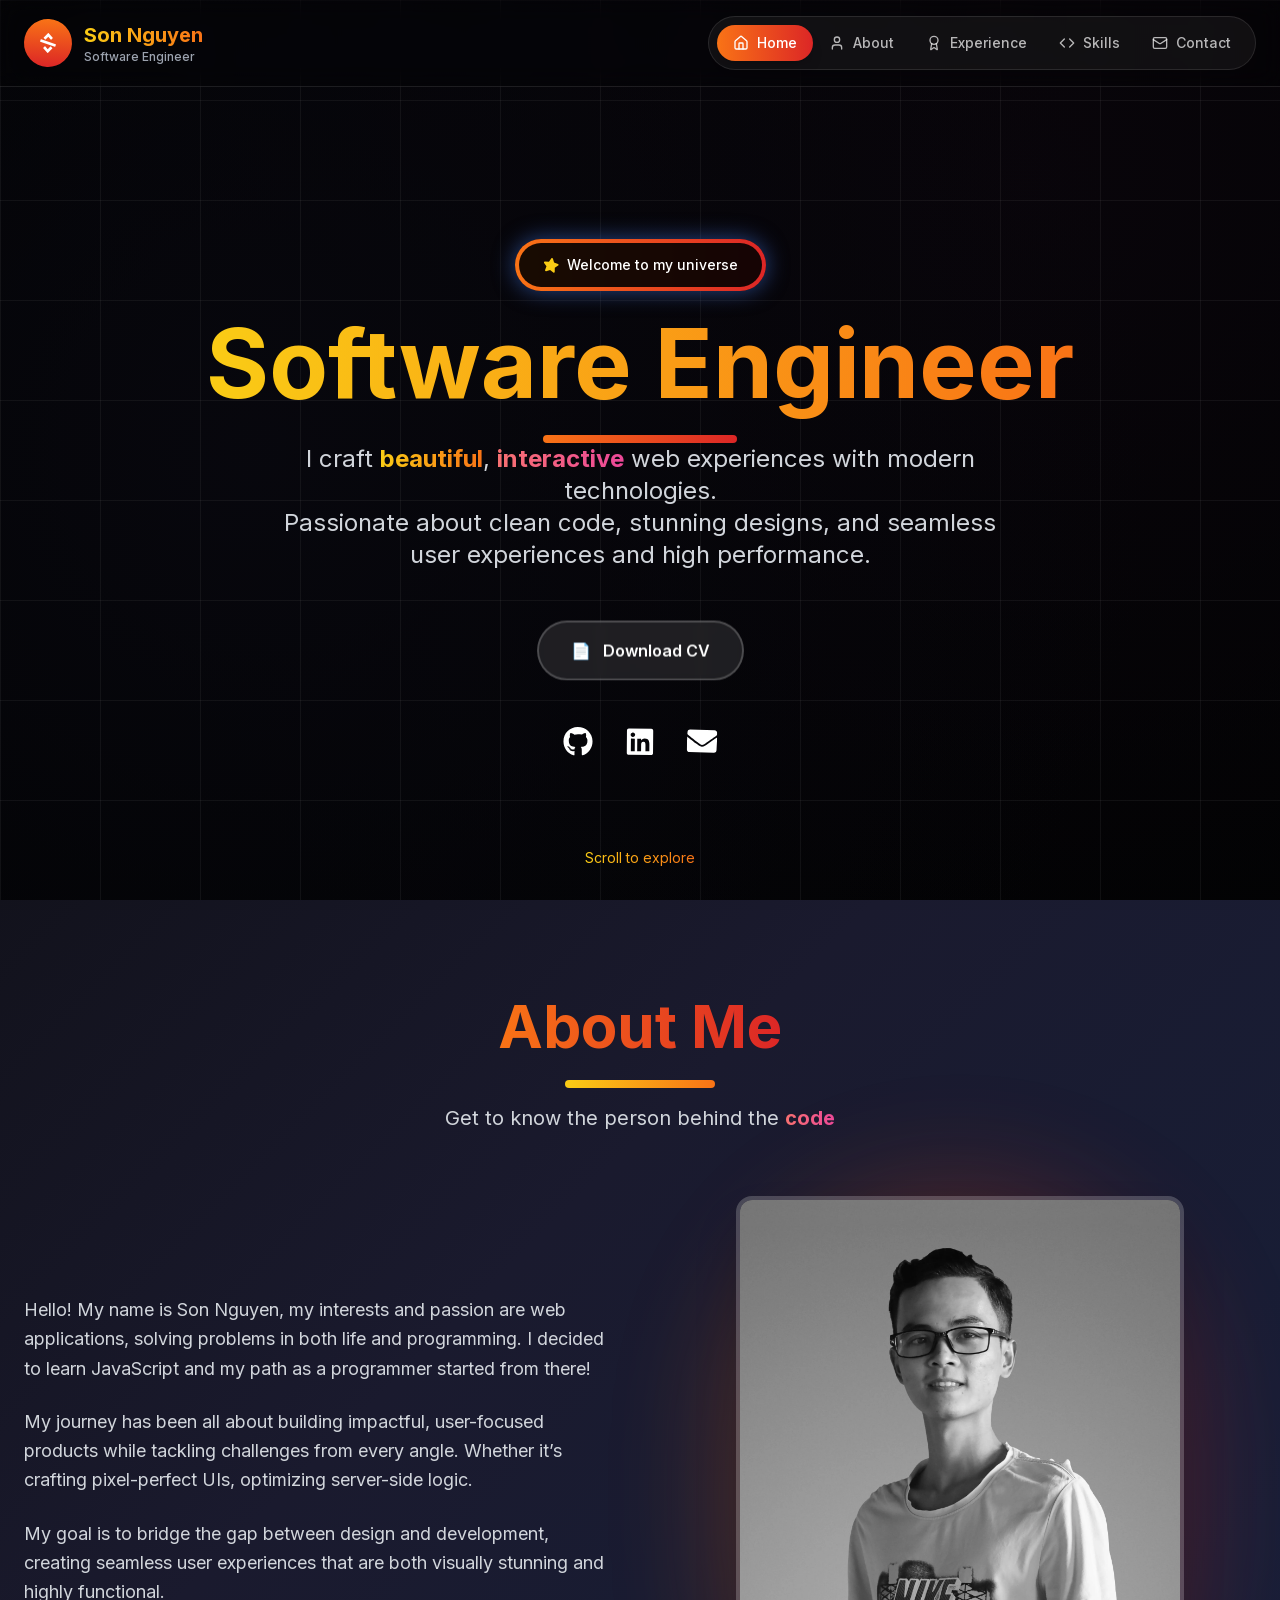
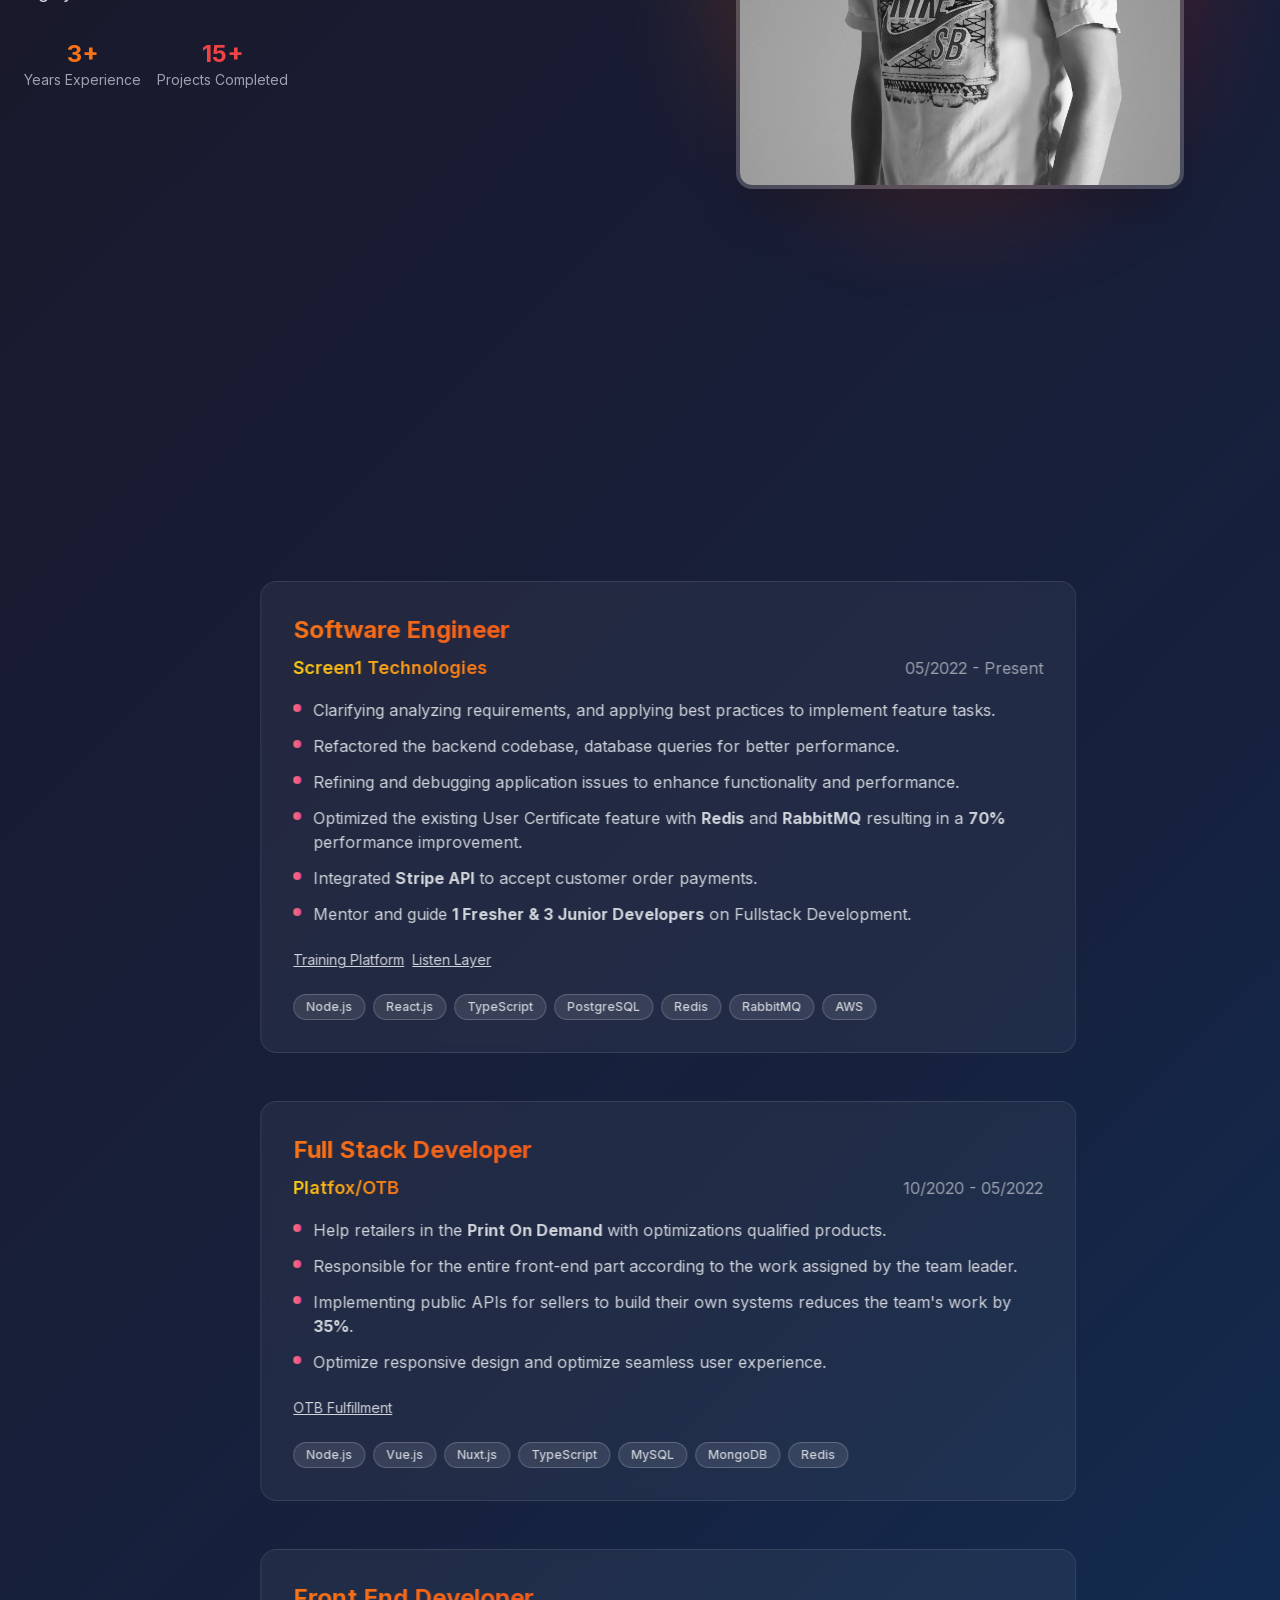
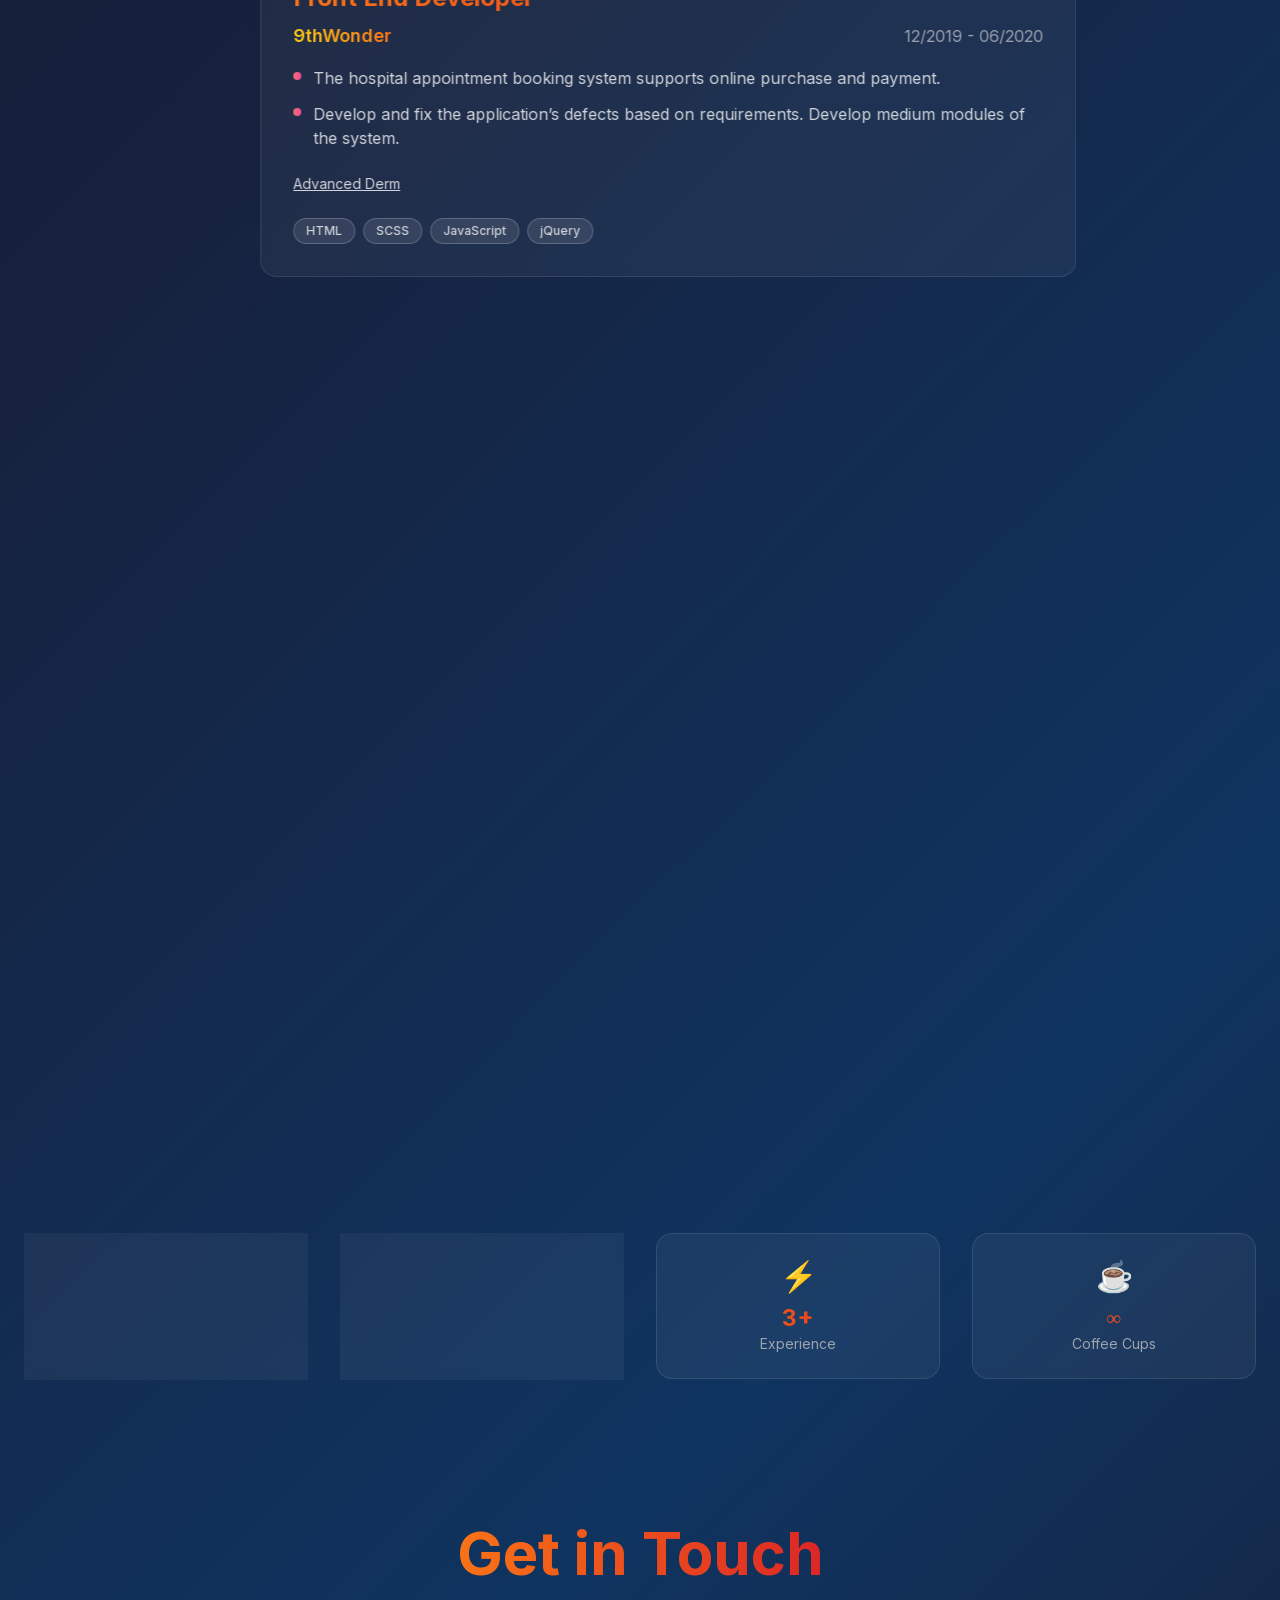
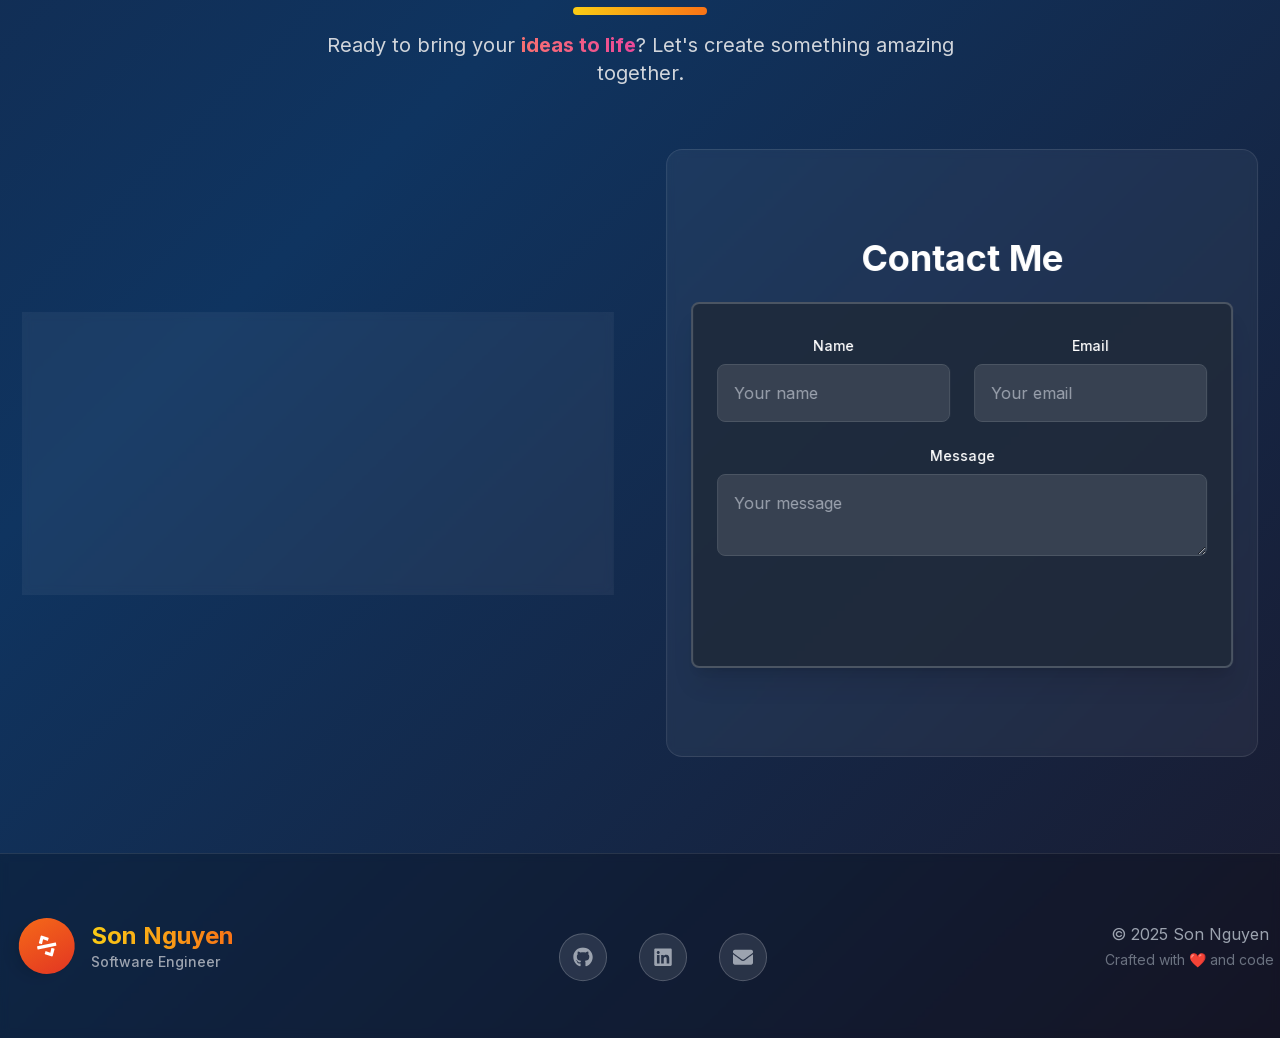
==== commit a0a71f62: "Deploy from portfolio repo: fix: Hide nav mobile immediately when click nav and scrollTo section nns" ====
--- a/index.html
+++ b/index.html
@@ -1,4 +1,4 @@
-<!DOCTYPE html><!--z8ZsV2qVGe8eJDoTWtGhf--><html lang="en"><head><meta charSet="utf-8"/><meta name="viewport" content="width=device-width, initial-scale=1"/><link rel="preload" href="/_next/static/media/e4af272ccee01ff0-s.p.woff2" as="font" crossorigin="" type="font/woff2"/><link rel="preload" as="image" href="/avatar.webp"/><link rel="stylesheet" href="/_next/static/css/c4d14233d1c77667.css" data-precedence="next"/><link rel="preload" as="script" fetchPriority="low" href="/_next/static/chunks/webpack-afb744fa22b020e9.js"/><script src="/_next/static/chunks/4bd1b696-c023c6e3521b1417.js" async=""></script><script src="/_next/static/chunks/255-379c01dac331dc2b.js" async=""></script><script src="/_next/static/chunks/main-app-1b4500b93111eabf.js" async=""></script><script src="/_next/static/chunks/app/layout-6c66c8fba5797ff2.js" async=""></script><script src="/_next/static/chunks/30a37ab2-d1e0ff3a8643e6c8.js" async=""></script><script src="/_next/static/chunks/8e1d74a4-9c8f7c39278dc33b.js" async=""></script><script src="/_next/static/chunks/a0f462e1-e1e8bd14b5267d05.js" async=""></script><script src="/_next/static/chunks/164-00bb9d0df312348a.js" async=""></script><script src="/_next/static/chunks/app/page-482273a92be5cac8.js" async=""></script><meta name="next-size-adjust" content=""/><meta name="theme-color" content="#f97316"/><title>Son Nguyen | Software Engineer</title><meta name="description" content="Personal blog and portfolio of Son Nguyen, sharing thoughts and experiences on software development, web technologies, and more."/><meta name="generator" content="Next.js"/><link rel="canonical" href="https://sonnguyen.dev"/><meta property="og:title" content="Son Nguyen | Software Engineer"/><meta property="og:description" content="Personal blog and portfolio of Son Nguyen, sharing thoughts and experiences on software development, web technologies, and more."/><meta property="og:url" content="https://sonnguyen.dev"/><meta property="og:site_name" content="Son Nguyen"/><meta property="og:locale" content="en_US"/><meta property="og:image" content="https://sonnguyen.dev/og/home.png"/><meta property="og:image:width" content="1200"/><meta property="og:image:height" content="630"/><meta property="og:image:alt" content="Son Nguyen | Software Engineer"/><meta property="og:type" content="website"/><meta name="twitter:card" content="summary_large_image"/><meta name="twitter:site" content="@sonnguyen"/><meta name="twitter:creator" content="@sonnguyen"/><meta name="twitter:title" content="Son Nguyen | Software Engineer"/><meta name="twitter:description" content="Personal blog and portfolio of Son Nguyen, sharing thoughts and experiences on software development, web technologies, and more."/><meta name="twitter:image" content="https://sonnguyen.dev/og/home.png"/><meta name="twitter:image:alt" content="Son Nguyen | Software Engineer"/><link rel="shortcut icon" href="/favicon.svg" sizes="any" type="image/svg+xml"/><link rel="icon" href="/favicon.ico" type="image/x-icon" sizes="48x48"/><link rel="icon" href="/favicon.ico" sizes="any" type="image/x-icon"/><link rel="apple-touch-icon" href="/apple-touch-icon.png" sizes="180x180" type="image/png"/><script src="/_next/static/chunks/polyfills-42372ed130431b0a.js" noModule=""></script></head><body class="__className_f367f3 relative"><div hidden=""><!--$--><!--/$--></div><div class="fixed inset-0 z-[-1] overflow-hidden"><div class="absolute inset-0 transition-all duration-2000 ease-linear" style="background:radial-gradient(circle at 20% 50%, hsl(240, 30%, 4%) 0%, transparent 80%),
+<!DOCTYPE html><!--mVodICyW1uvFL3PAQ7uTD--><html lang="en"><head><meta charSet="utf-8"/><meta name="viewport" content="width=device-width, initial-scale=1"/><link rel="preload" href="/_next/static/media/e4af272ccee01ff0-s.p.woff2" as="font" crossorigin="" type="font/woff2"/><link rel="preload" as="image" href="/avatar.webp"/><link rel="stylesheet" href="/_next/static/css/39dbe583611a73f3.css" data-precedence="next"/><link rel="preload" as="script" fetchPriority="low" href="/_next/static/chunks/webpack-afb744fa22b020e9.js"/><script src="/_next/static/chunks/4bd1b696-c023c6e3521b1417.js" async=""></script><script src="/_next/static/chunks/255-379c01dac331dc2b.js" async=""></script><script src="/_next/static/chunks/main-app-1b4500b93111eabf.js" async=""></script><script src="/_next/static/chunks/app/layout-6c66c8fba5797ff2.js" async=""></script><script src="/_next/static/chunks/30a37ab2-d1e0ff3a8643e6c8.js" async=""></script><script src="/_next/static/chunks/8e1d74a4-9c8f7c39278dc33b.js" async=""></script><script src="/_next/static/chunks/a0f462e1-e1e8bd14b5267d05.js" async=""></script><script src="/_next/static/chunks/164-00bb9d0df312348a.js" async=""></script><script src="/_next/static/chunks/app/page-9d1c64120ffa76b6.js" async=""></script><meta name="next-size-adjust" content=""/><meta name="theme-color" content="#f97316"/><title>Son Nguyen | Software Engineer</title><meta name="description" content="Personal blog and portfolio of Son Nguyen, sharing thoughts and experiences on software development, web technologies, and more."/><meta name="generator" content="Next.js"/><link rel="canonical" href="https://sonnguyen.dev"/><meta property="og:title" content="Son Nguyen | Software Engineer"/><meta property="og:description" content="Personal blog and portfolio of Son Nguyen, sharing thoughts and experiences on software development, web technologies, and more."/><meta property="og:url" content="https://sonnguyen.dev"/><meta property="og:site_name" content="Son Nguyen"/><meta property="og:locale" content="en_US"/><meta property="og:image" content="https://sonnguyen.dev/og/home.png"/><meta property="og:image:width" content="1200"/><meta property="og:image:height" content="630"/><meta property="og:image:alt" content="Son Nguyen | Software Engineer"/><meta property="og:type" content="website"/><meta name="twitter:card" content="summary_large_image"/><meta name="twitter:site" content="@sonnguyen"/><meta name="twitter:creator" content="@sonnguyen"/><meta name="twitter:title" content="Son Nguyen | Software Engineer"/><meta name="twitter:description" content="Personal blog and portfolio of Son Nguyen, sharing thoughts and experiences on software development, web technologies, and more."/><meta name="twitter:image" content="https://sonnguyen.dev/og/home.png"/><meta name="twitter:image:alt" content="Son Nguyen | Software Engineer"/><link rel="shortcut icon" href="/favicon.svg" sizes="any" type="image/svg+xml"/><link rel="icon" href="/favicon.ico" type="image/x-icon" sizes="48x48"/><link rel="icon" href="/favicon.ico" sizes="any" type="image/x-icon"/><link rel="apple-touch-icon" href="/apple-touch-icon.png" sizes="180x180" type="image/png"/><script src="/_next/static/chunks/polyfills-42372ed130431b0a.js" noModule=""></script></head><body class="__className_f367f3 relative"><div hidden=""><!--$--><!--/$--></div><div class="fixed inset-0 z-[-1] overflow-hidden"><div class="absolute inset-0 transition-all duration-2000 ease-linear" style="background:radial-gradient(circle at 20% 50%, hsl(240, 30%, 4%) 0%, transparent 80%),
             radial-gradient(circle at 80% 20%, hsl(280, 35%, 3%) 0%, transparent 80%),
             linear-gradient(135deg, hsl(220, 40%, 1%) 0%, hsl(180, 50%, 0.5%) 100%)"></div><div class="absolute inset-0" style="background-image:linear-gradient(rgba(255,255,255,0.05) 1px, transparent 1px),
-            linear-gradient(90deg, rgba(255,255,255,0.05) 1px, transparent 1px);background-size:100px 100px"></div></div><div class="relative w-full flex flex-col text-white"><header class="fixed top-0 left-0 w-full z-[9999] backdrop-blur-md bg-black/20 border-b border-white/10" style="transform:translateY(-100px)"><div class="max-w-7xl mx-auto px-4 sm:px-6 py-4 flex items-center justify-between"><div class="flex items-center space-x-3 cursor-pointer group" style="opacity:0;transform:translateX(-20px)"><div class="w-12 h-12 rounded-full bg-gradient-to-r from-orange-500 to-red-600 flex items-center justify-center shadow-lg group-hover:shadow-xl transition-all duration-300"><svg stroke="currentColor" fill="currentColor" stroke-width="0" viewBox="0 0 640 512" class="text-white text-xl" height="1em" width="1em" xmlns="http://www.w3.org/2000/svg"><path d="M278.9 511.5l-61-17.7c-6.4-1.8-10-8.5-8.2-14.9L346.2 8.7c1.8-6.4 8.5-10 14.9-8.2l61 17.7c6.4 1.8 10 8.5 8.2 14.9L293.8 503.3c-1.9 6.4-8.5 10.1-14.9 8.2zm-114-112.2l43.5-46.4c4.6-4.9 4.3-12.7-.8-17.2L117 256l90.6-79.7c5.1-4.5 5.5-12.3.8-17.2l-43.5-46.4c-4.5-4.8-12.1-5.1-17-.5L3.8 247.2c-5.1 4.7-5.1 12.8 0 17.5l144.1 135.1c4.9 4.6 12.5 4.4 17-.5zm327.2.6l144.1-135.1c5.1-4.7 5.1-12.8 0-17.5L492.1 112.1c-4.8-4.5-12.4-4.3-17 .5L431.6 159c-4.6 4.9-4.3 12.7.8 17.2L523 256l-90.6 79.7c-5.1 4.5-5.5 12.3-.8 17.2l43.5 46.4c4.5 4.9 12.1 5.1 17 .6z"></path></svg></div><div class="flex flex-col"><span class="text-xl font-bold bg-gradient-to-r from-yellow-400 to-orange-500 bg-clip-text text-transparent group-hover:scale-105 transition-transform duration-300">Son Nguyen</span><span class="text-xs text-gray-400 font-medium">Software Engineer</span></div></div><div style="opacity:0;transform:translateX(20px)"><nav class="w-full relative"><div class="hidden md:flex items-center bg-white/5 backdrop-blur-sm rounded-full border border-white/10 px-2 py-2"><button class="relative flex items-center space-x-2 px-4 py-2 rounded-full transition-all duration-300 font-medium group bg-gradient-to-r from-blue-500 to-purple-600 text-white shadow-lg" tabindex="0" style="opacity:0;transform:translateY(-20px)"><svg xmlns="http://www.w3.org/2000/svg" width="16" height="16" viewBox="0 0 24 24" fill="none" stroke="currentColor" stroke-width="2" stroke-linecap="round" stroke-linejoin="round" class="lucide lucide-house text-white" aria-hidden="true"><path d="M15 21v-8a1 1 0 0 0-1-1h-4a1 1 0 0 0-1 1v8"></path><path d="M3 10a2 2 0 0 1 .709-1.528l7-6a2 2 0 0 1 2.582 0l7 6A2 2 0 0 1 21 10v9a2 2 0 0 1-2 2H5a2 2 0 0 1-2-2z"></path></svg><span class="text-sm">Home</span><div class="absolute -bottom-1 left-1/2 w-1 h-1 bg-white rounded-full" style="transform:scale(0)"></div></button><button class="relative flex items-center space-x-2 px-4 py-2 rounded-full transition-all duration-300 font-medium group text-white/70 hover:text-white hover:bg-white/10" tabindex="0" style="opacity:0;transform:translateY(-20px)"><svg xmlns="http://www.w3.org/2000/svg" width="16" height="16" viewBox="0 0 24 24" fill="none" stroke="currentColor" stroke-width="2" stroke-linecap="round" stroke-linejoin="round" class="lucide lucide-user text-white/70 group-hover:text-white" aria-hidden="true"><path d="M19 21v-2a4 4 0 0 0-4-4H9a4 4 0 0 0-4 4v2"></path><circle cx="12" cy="7" r="4"></circle></svg><span class="text-sm">About</span></button><button class="relative flex items-center space-x-2 px-4 py-2 rounded-full transition-all duration-300 font-medium group text-white/70 hover:text-white hover:bg-white/10" tabindex="0" style="opacity:0;transform:translateY(-20px)"><svg xmlns="http://www.w3.org/2000/svg" width="16" height="16" viewBox="0 0 24 24" fill="none" stroke="currentColor" stroke-width="2" stroke-linecap="round" stroke-linejoin="round" class="lucide lucide-award text-white/70 group-hover:text-white" aria-hidden="true"><path d="m15.477 12.89 1.515 8.526a.5.5 0 0 1-.81.47l-3.58-2.687a1 1 0 0 0-1.197 0l-3.586 2.686a.5.5 0 0 1-.81-.469l1.514-8.526"></path><circle cx="12" cy="8" r="6"></circle></svg><span class="text-sm">Experience</span></button><button class="relative flex items-center space-x-2 px-4 py-2 rounded-full transition-all duration-300 font-medium group text-white/70 hover:text-white hover:bg-white/10" tabindex="0" style="opacity:0;transform:translateY(-20px)"><svg xmlns="http://www.w3.org/2000/svg" width="16" height="16" viewBox="0 0 24 24" fill="none" stroke="currentColor" stroke-width="2" stroke-linecap="round" stroke-linejoin="round" class="lucide lucide-code text-white/70 group-hover:text-white" aria-hidden="true"><path d="m16 18 6-6-6-6"></path><path d="m8 6-6 6 6 6"></path></svg><span class="text-sm">Skills</span></button><button class="relative flex items-center space-x-2 px-4 py-2 rounded-full transition-all duration-300 font-medium group text-white/70 hover:text-white hover:bg-white/10" tabindex="0" style="opacity:0;transform:translateY(-20px)"><svg xmlns="http://www.w3.org/2000/svg" width="16" height="16" viewBox="0 0 24 24" fill="none" stroke="currentColor" stroke-width="2" stroke-linecap="round" stroke-linejoin="round" class="lucide lucide-mail text-white/70 group-hover:text-white" aria-hidden="true"><path d="m22 7-8.991 5.727a2 2 0 0 1-2.009 0L2 7"></path><rect x="2" y="4" width="20" height="16" rx="2"></rect></svg><span class="text-sm">Contact</span></button></div><div class="md:hidden"><button class="relative text-white hover:text-blue-400 transition-colors duration-300 p-3 rounded-full bg-white/10 backdrop-blur-sm border border-white/20 hover:bg-white/20" tabindex="0"><div style="opacity:0;transform:rotate(90deg)"><svg xmlns="http://www.w3.org/2000/svg" width="24" height="24" viewBox="0 0 24 24" fill="none" stroke="currentColor" stroke-width="2" stroke-linecap="round" stroke-linejoin="round" class="lucide lucide-menu" aria-hidden="true"><path d="M4 5h16"></path><path d="M4 12h16"></path><path d="M4 19h16"></path></svg></div></button></div></nav></div></div></header><section id="home" class="relative min-h-screen flex items-center justify-center px-6 pt-24"><div class="max-w-6xl mx-auto text-center" style="opacity:1;transform:none"><div class="mb-8" style="opacity:0;transform:translateY(30px) scale(0.8)"><div class="inline-block p-1 rounded-full bg-gradient-to-r from-orange-500 to-red-600 mb-6"><div class="bg-black/90 rounded-full px-6 py-3 flex items-center gap-2"><div><svg stroke="currentColor" fill="currentColor" stroke-width="0" viewBox="0 0 576 512" class="text-yellow-400" height="1em" width="1em" xmlns="http://www.w3.org/2000/svg"><path d="M259.3 17.8L194 150.2 47.9 171.5c-26.2 3.8-36.7 36.1-17.7 54.6l105.7 103-25 145.5c-4.5 26.3 23.2 46 46.4 33.7L288 439.6l130.7 68.7c23.2 12.2 50.9-7.4 46.4-33.7l-25-145.5 105.7-103c19-18.5 8.5-50.8-17.7-54.6L382 150.2 316.7 17.8c-11.7-23.6-45.6-23.9-57.4 0z"></path></svg></div><span class="text-sm font-medium">Welcome to my universe</span></div></div><div class="relative"><h1 class="text-5xl md:text-8xl font-bold mb-6 leading-tight cursor-default select-text" style="opacity:0"><span class="bg-gradient-to-r from-yellow-400 to-orange-500 bg-clip-text text-transparent cursor-default">Software Engineer</span></h1><div class="h-2 bg-gradient-to-r from-orange-500 to-red-600 mx-auto rounded-full" style="width:0px"></div></div><p class="text-xl md:text-2xl text-gray-300 max-w-3xl mx-auto mb-12 leading-relaxed cursor-default select-text" style="opacity:0;transform:translateY(30px)">I craft<!-- --> <span class="font-bold bg-gradient-to-r from-yellow-400 to-orange-500 bg-clip-text text-transparent">beautiful</span>,<!-- --> <span class="font-bold bg-gradient-to-r from-red-400 to-pink-500 bg-clip-text text-transparent">interactive</span> <!-- -->web experiences with modern technologies.<br/>Passionate about clean code, stunning designs, and seamless user experiences and high performance.</p></div><div class="flex justify-center mb-12" style="opacity:0;transform:translateY(30px)"><a href="./cv.pdf" target="_blank" class="px-8 py-4 bg-white/10 hover:bg-white/20 backdrop-blur-sm text-white font-semibold rounded-full border-2 border-white/20 transition-all duration-300 flex items-center gap-3" tabindex="0"><div>📄</div>Download CV</a></div><div class="flex justify-center space-x-8" style="opacity:0"><a href="https://github.com/nnson58th2" target="_blank" rel="noopener noreferrer" class="text-3xl hover:text-primary transition-all duration-200 relative" tabindex="0"><svg stroke="currentColor" fill="currentColor" stroke-width="0" viewBox="0 0 496 512" height="1em" width="1em" xmlns="http://www.w3.org/2000/svg"><path d="M165.9 397.4c0 2-2.3 3.6-5.2 3.6-3.3.3-5.6-1.3-5.6-3.6 0-2 2.3-3.6 5.2-3.6 3-.3 5.6 1.3 5.6 3.6zm-31.1-4.5c-.7 2 1.3 4.3 4.3 4.9 2.6 1 5.6 0 6.2-2s-1.3-4.3-4.3-5.2c-2.6-.7-5.5.3-6.2 2.3zm44.2-1.7c-2.9.7-4.9 2.6-4.6 4.9.3 2 2.9 3.3 5.9 2.6 2.9-.7 4.9-2.6 4.6-4.6-.3-1.9-3-3.2-5.9-2.9zM244.8 8C106.1 8 0 113.3 0 252c0 110.9 69.8 205.8 169.5 239.2 12.8 2.3 17.3-5.6 17.3-12.1 0-6.2-.3-40.4-.3-61.4 0 0-70 15-84.7-29.8 0 0-11.4-29.1-27.8-36.6 0 0-22.9-15.7 1.6-15.4 0 0 24.9 2 38.6 25.8 21.9 38.6 58.6 27.5 72.9 20.9 2.3-16 8.8-27.1 16-33.7-55.9-6.2-112.3-14.3-112.3-110.5 0-27.5 7.6-41.3 23.6-58.9-2.6-6.5-11.1-33.3 2.6-67.9 20.9-6.5 69 27 69 27 20-5.6 41.5-8.5 62.8-8.5s42.8 2.9 62.8 8.5c0 0 48.1-33.6 69-27 13.7 34.7 5.2 61.4 2.6 67.9 16 17.7 25.8 31.5 25.8 58.9 0 96.5-58.9 104.2-114.8 110.5 9.2 7.9 17 22.9 17 46.4 0 33.7-.3 75.4-.3 83.6 0 6.5 4.6 14.4 17.3 12.1C428.2 457.8 496 362.9 496 252 496 113.3 383.5 8 244.8 8zM97.2 352.9c-1.3 1-1 3.3.7 5.2 1.6 1.6 3.9 2.3 5.2 1 1.3-1 1-3.3-.7-5.2-1.6-1.6-3.9-2.3-5.2-1zm-10.8-8.1c-.7 1.3.3 2.9 2.3 3.9 1.6 1 3.6.7 4.3-.7.7-1.3-.3-2.9-2.3-3.9-2-.6-3.6-.3-4.3.7zm32.4 35.6c-1.6 1.3-1 4.3 1.3 6.2 2.3 2.3 5.2 2.6 6.5 1 1.3-1.3.7-4.3-1.3-6.2-2.2-2.3-5.2-2.6-6.5-1zm-11.4-14.7c-1.6 1-1.6 3.6 0 5.9 1.6 2.3 4.3 3.3 5.6 2.3 1.6-1.3 1.6-3.9 0-6.2-1.4-2.3-4-3.3-5.6-2z"></path></svg><div class="absolute inset-0 bg-gradient-to-r from-transparent via-white/20 to-transparent" style="opacity:0"></div></a><a href="https://www.linkedin.com/in/son-nguyen98/" target="_blank" rel="noopener noreferrer" class="text-3xl hover:text-primary transition-all duration-200 relative" tabindex="0"><svg stroke="currentColor" fill="currentColor" stroke-width="0" viewBox="0 0 448 512" height="1em" width="1em" xmlns="http://www.w3.org/2000/svg"><path d="M416 32H31.9C14.3 32 0 46.5 0 64.3v383.4C0 465.5 14.3 480 31.9 480H416c17.6 0 32-14.5 32-32.3V64.3c0-17.8-14.4-32.3-32-32.3zM135.4 416H69V202.2h66.5V416zm-33.2-243c-21.3 0-38.5-17.3-38.5-38.5S80.9 96 102.2 96c21.2 0 38.5 17.3 38.5 38.5 0 21.3-17.2 38.5-38.5 38.5zm282.1 243h-66.4V312c0-24.8-.5-56.7-34.5-56.7-34.6 0-39.9 27-39.9 54.9V416h-66.4V202.2h63.7v29.2h.9c8.9-16.8 30.6-34.5 62.9-34.5 67.2 0 79.7 44.3 79.7 101.9V416z"></path></svg><div class="absolute inset-0 bg-gradient-to-r from-transparent via-white/20 to-transparent" style="opacity:0"></div></a><a href="mailto:nnson.dev@gmail.com" target="_blank" rel="noopener noreferrer" class="text-3xl hover:text-primary transition-all duration-200 relative" tabindex="0"><svg stroke="currentColor" fill="currentColor" stroke-width="0" viewBox="0 0 512 512" height="1em" width="1em" xmlns="http://www.w3.org/2000/svg"><path d="M502.3 190.8c3.9-3.1 9.7-.2 9.7 4.7V400c0 26.5-21.5 48-48 48H48c-26.5 0-48-21.5-48-48V195.6c0-5 5.7-7.8 9.7-4.7 22.4 17.4 52.1 39.5 154.1 113.6 21.1 15.4 56.7 47.8 92.2 47.6 35.7.3 72-32.8 92.3-47.6 102-74.1 131.6-96.3 154-113.7zM256 320c23.2.4 56.6-29.2 73.4-41.4 132.7-96.3 142.8-104.7 173.4-128.7 5.8-4.5 9.2-11.5 9.2-18.9v-19c0-26.5-21.5-48-48-48H48C21.5 64 0 85.5 0 112v19c0 7.4 3.4 14.3 9.2 18.9 30.6 23.9 40.7 32.4 173.4 128.7 16.8 12.2 50.2 41.8 73.4 41.4z"></path></svg><div class="absolute inset-0 bg-gradient-to-r from-transparent via-white/20 to-transparent" style="opacity:0"></div></a></div></div><div class="hidden md:block absolute bottom-8 left-1/2 transform -translate-x-1/2" style="opacity:0"><div class="text-3xl bg-gradient-to-r from-orange-500 to-red-600 bg-clip-text text-transparent cursor-pointer"><svg stroke="currentColor" fill="currentColor" stroke-width="0" viewBox="0 0 448 512" height="1em" width="1em" xmlns="http://www.w3.org/2000/svg"><path d="M413.1 222.5l22.2 22.2c9.4 9.4 9.4 24.6 0 33.9L241 473c-9.4 9.4-24.6 9.4-33.9 0L12.7 278.6c-9.4-9.4-9.4-24.6 0-33.9l22.2-22.2c9.5-9.5 25-9.3 34.3.4L184 343.4V56c0-13.3 10.7-24 24-24h32c13.3 0 24 10.7 24 24v287.4l114.8-120.5c9.3-9.8 24.8-10 34.3-.4z"></path></svg></div><div class="mt-2 text-sm bg-gradient-to-r from-yellow-400 to-orange-500 bg-clip-text text-transparent">Scroll to explore</div></div></section><section id="about" class="py-12 md:py-24 relative"><div class="max-w-7xl mx-auto px-6"><div class="text-center mb-16" style="opacity:0;transform:translateY(30px)"><h2 class="text-4xl md:text-6xl font-bold mb-6"><span class="bg-gradient-to-r from-orange-500 to-red-600 bg-clip-text text-transparent">About Me</span></h2><div class="h-2 bg-gradient-to-r from-yellow-400 to-orange-500 mx-auto rounded-full mb-4" style="width:0px"></div><p class="text-xl text-gray-300 max-w-2xl mx-auto" style="opacity:0">Get to know the person behind the<!-- --> <span class="font-bold bg-gradient-to-r from-red-400 to-pink-500 bg-clip-text text-transparent">code</span></p></div><div class="lg:hidden mb-12" style="opacity:0;transform:translateY(30px)"><div class="relative w-full max-w-sm mx-auto"><div class="absolute inset-0 bg-gradient-to-r from-orange-500 to-red-600 rounded-full blur-3xl opacity-30"></div><img src="/avatar.webp" alt="Son Nguyen Avatar" class="relative w-full h-auto rounded-2xl border-4 border-white/20 shadow-2xl"/></div></div><div class="grid lg:grid-cols-2 gap-12 items-center"><div style="opacity:0;transform:translateX(-50px)"><div class="space-y-6 text-lg text-gray-300 leading-relaxed"><p>Hello! My name is Son Nguyen, my interests and passion are web applications, solving problems in both life and programming. I decided to learn JavaScript and my path as a programmer started from there!</p><p>My journey has been all about building impactful, user-focused products while tackling challenges from every angle. Whether it’s crafting pixel-perfect UIs, optimizing server-side logic.</p><p>My goal is to bridge the gap between design and development, creating seamless user experiences that are both visually stunning and highly functional.</p></div><div class="flex gap-4 mt-8"><div class="text-center"><div class="text-2xl font-bold text-orange-500">3+</div><div class="text-sm text-gray-400">Years Experience</div></div><div class="text-center"><div class="text-2xl font-bold text-red-500">15+</div><div class="text-sm text-gray-400">Projects Completed</div></div></div></div><div class="hidden lg:block" style="opacity:0;transform:translateX(50px)"><div class="relative w-full max-w-md mx-auto"><div class="absolute inset-0 bg-gradient-to-r from-orange-500 to-red-600 rounded-full blur-3xl opacity-30"></div><img src="/avatar.webp" alt="Son Nguyen Avatar" class="relative w-full h-auto rounded-2xl border-4 border-white/20 shadow-2xl"/></div></div></div></div></section><section id="experience" class="py-12 md:py-24 relative"><div class="max-w-7xl mx-auto px-4 md:px-6"><div class="text-center mb-12 md:mb-16" style="opacity:0;transform:translateY(30px)"><h2 class="text-4xl md:text-6xl font-bold mb-6"><span class="bg-gradient-to-r from-orange-500 to-red-600 bg-clip-text text-transparent">Experience</span></h2><div class="h-2 bg-gradient-to-r from-yellow-400 to-orange-500 mx-auto rounded-full mb-4" style="width:0px"></div><p class="text-xl text-gray-300 max-w-2xl mx-auto" style="opacity:0">My professional journey in<!-- --> <span class="font-bold bg-gradient-to-r from-red-400 to-pink-500 bg-clip-text text-transparent">software development</span></p></div><div class="max-w-4xl mx-auto"><div class="relative" style="opacity:0;transform:translateX(-50px)"><div class="relative md:pl-20 group pb-8 md:pb-12" style="opacity:0;transform:translateY(50px)"><div class="bg-white/5 backdrop-blur-sm border border-white/10 rounded-xl md:rounded-2xl p-4 md:p-8 hover:bg-white/10 transition-all duration-300 relative overflow-hidden h-full flex flex-col"><div class="absolute inset-0 bg-gradient-to-r from-orange-500 to-red-600 opacity-0 group-hover:opacity-10 transition-opacity duration-300"></div><h3 class="text-lg md:text-2xl font-bold mb-2 bg-gradient-to-r from-orange-500 to-red-600 bg-clip-text text-transparent relative z-10">Software Engineer</h3><div class="flex flex-col md:flex-row md:items-center md:justify-between mb-4 relative z-10"><span class="text-base md:text-lg font-semibold bg-gradient-to-r from-yellow-400 to-orange-500 bg-clip-text text-transparent mb-1 md:mb-0">Screen1 Technologies</span><span class="text-gray-400 text-sm md:text-base">05/2022<!-- --> - <!-- -->Present</span></div><ul class="space-y-3 text-gray-300 relative z-10"><li class="flex items-start md:items-start"><span class="hidden md:block text-sm mr-3 mt-1.5 w-2 h-2 bg-gradient-to-r from-red-400 to-pink-500 rounded-full flex-shrink-0"></span><span class="group-hover:text-white transition-colors duration-300 md:ml-0">Clarifying analyzing requirements, and applying best practices to implement feature tasks.</span></li><li class="flex items-start md:items-start"><span class="hidden md:block text-sm mr-3 mt-1.5 w-2 h-2 bg-gradient-to-r from-red-400 to-pink-500 rounded-full flex-shrink-0"></span><span class="group-hover:text-white transition-colors duration-300 md:ml-0">Refactored the backend codebase, database queries for better performance.</span></li><li class="flex items-start md:items-start"><span class="hidden md:block text-sm mr-3 mt-1.5 w-2 h-2 bg-gradient-to-r from-red-400 to-pink-500 rounded-full flex-shrink-0"></span><span class="group-hover:text-white transition-colors duration-300 md:ml-0">Refining and debugging application issues to enhance functionality and performance.</span></li><li class="flex items-start md:items-start"><span class="hidden md:block text-sm mr-3 mt-1.5 w-2 h-2 bg-gradient-to-r from-red-400 to-pink-500 rounded-full flex-shrink-0"></span><span class="group-hover:text-white transition-colors duration-300 md:ml-0">Optimized the existing User Certificate feature with <strong>Redis</strong> and <strong>RabbitMQ</strong> resulting in a <strong>70%</strong> performance improvement.</span></li><li class="flex items-start md:items-start"><span class="hidden md:block text-sm mr-3 mt-1.5 w-2 h-2 bg-gradient-to-r from-red-400 to-pink-500 rounded-full flex-shrink-0"></span><span class="group-hover:text-white transition-colors duration-300 md:ml-0">Integrated <strong>Stripe API</strong> to accept customer order payments.</span></li><li class="flex items-start md:items-start"><span class="hidden md:block text-sm mr-3 mt-1.5 w-2 h-2 bg-gradient-to-r from-red-400 to-pink-500 rounded-full flex-shrink-0"></span><span class="group-hover:text-white transition-colors duration-300 md:ml-0">Mentor and guide <strong>1 Fresher & 3 Junior Developers</strong> on Fullstack Development.</span></li></ul><div class="flex flex-wrap gap-2 pt-6 relative z-10"><a href="https://training.cams-care.com" target="_blank" rel="noopener noreferrer" class="text-sm underline text-gray-300 hover:text-white transition-all duration-300">Training Platform</a><a href="https://www.listenlayer.com" target="_blank" rel="noopener noreferrer" class="text-sm underline text-gray-300 hover:text-white transition-all duration-300">Listen Layer</a></div><div class="flex flex-wrap gap-2 pt-6 relative z-10"><span class="px-3 py-1 bg-white/10 border border-white/20 rounded-full text-xs font-medium text-gray-300 hover:bg-white/20 hover:text-white transition-all duration-300">Node.js</span><span class="px-3 py-1 bg-white/10 border border-white/20 rounded-full text-xs font-medium text-gray-300 hover:bg-white/20 hover:text-white transition-all duration-300">React.js</span><span class="px-3 py-1 bg-white/10 border border-white/20 rounded-full text-xs font-medium text-gray-300 hover:bg-white/20 hover:text-white transition-all duration-300">TypeScript</span><span class="px-3 py-1 bg-white/10 border border-white/20 rounded-full text-xs font-medium text-gray-300 hover:bg-white/20 hover:text-white transition-all duration-300">PostgreSQL</span><span class="px-3 py-1 bg-white/10 border border-white/20 rounded-full text-xs font-medium text-gray-300 hover:bg-white/20 hover:text-white transition-all duration-300">Redis</span><span class="px-3 py-1 bg-white/10 border border-white/20 rounded-full text-xs font-medium text-gray-300 hover:bg-white/20 hover:text-white transition-all duration-300">RabbitMQ</span><span class="px-3 py-1 bg-white/10 border border-white/20 rounded-full text-xs font-medium text-gray-300 hover:bg-white/20 hover:text-white transition-all duration-300">AWS</span></div></div></div><div class="relative md:pl-20 group pb-8 md:pb-12" style="opacity:0;transform:translateY(50px)"><div class="bg-white/5 backdrop-blur-sm border border-white/10 rounded-xl md:rounded-2xl p-4 md:p-8 hover:bg-white/10 transition-all duration-300 relative overflow-hidden h-full flex flex-col"><div class="absolute inset-0 bg-gradient-to-r from-yellow-400 to-orange-500 opacity-0 group-hover:opacity-10 transition-opacity duration-300"></div><h3 class="text-lg md:text-2xl font-bold mb-2 bg-gradient-to-r from-orange-500 to-red-600 bg-clip-text text-transparent relative z-10">Full Stack Developer</h3><div class="flex flex-col md:flex-row md:items-center md:justify-between mb-4 relative z-10"><span class="text-base md:text-lg font-semibold bg-gradient-to-r from-yellow-400 to-orange-500 bg-clip-text text-transparent mb-1 md:mb-0">Platfox/OTB</span><span class="text-gray-400 text-sm md:text-base">10/2020<!-- --> - <!-- -->05/2022</span></div><ul class="space-y-3 text-gray-300 relative z-10"><li class="flex items-start md:items-start"><span class="hidden md:block text-sm mr-3 mt-1.5 w-2 h-2 bg-gradient-to-r from-red-400 to-pink-500 rounded-full flex-shrink-0"></span><span class="group-hover:text-white transition-colors duration-300 md:ml-0">Help retailers in the <strong>Print On Demand</strong> with optimizations qualified products.</span></li><li class="flex items-start md:items-start"><span class="hidden md:block text-sm mr-3 mt-1.5 w-2 h-2 bg-gradient-to-r from-red-400 to-pink-500 rounded-full flex-shrink-0"></span><span class="group-hover:text-white transition-colors duration-300 md:ml-0">Responsible for the entire front-end part according to the work assigned by the team leader.</span></li><li class="flex items-start md:items-start"><span class="hidden md:block text-sm mr-3 mt-1.5 w-2 h-2 bg-gradient-to-r from-red-400 to-pink-500 rounded-full flex-shrink-0"></span><span class="group-hover:text-white transition-colors duration-300 md:ml-0">Implementing public APIs for sellers to build their own systems reduces the team's work by <strong>35%</strong>.</span></li><li class="flex items-start md:items-start"><span class="hidden md:block text-sm mr-3 mt-1.5 w-2 h-2 bg-gradient-to-r from-red-400 to-pink-500 rounded-full flex-shrink-0"></span><span class="group-hover:text-white transition-colors duration-300 md:ml-0">Optimize responsive design and optimize seamless user experience.</span></li></ul><div class="flex flex-wrap gap-2 pt-6 relative z-10"><a href="https://dashboard.otbzone.com" target="_blank" rel="noopener noreferrer" class="text-sm underline text-gray-300 hover:text-white transition-all duration-300">OTB Fulfillment</a></div><div class="flex flex-wrap gap-2 pt-6 relative z-10"><span class="px-3 py-1 bg-white/10 border border-white/20 rounded-full text-xs font-medium text-gray-300 hover:bg-white/20 hover:text-white transition-all duration-300">Node.js</span><span class="px-3 py-1 bg-white/10 border border-white/20 rounded-full text-xs font-medium text-gray-300 hover:bg-white/20 hover:text-white transition-all duration-300">Vue.js</span><span class="px-3 py-1 bg-white/10 border border-white/20 rounded-full text-xs font-medium text-gray-300 hover:bg-white/20 hover:text-white transition-all duration-300">Nuxt.js</span><span class="px-3 py-1 bg-white/10 border border-white/20 rounded-full text-xs font-medium text-gray-300 hover:bg-white/20 hover:text-white transition-all duration-300">TypeScript</span><span class="px-3 py-1 bg-white/10 border border-white/20 rounded-full text-xs font-medium text-gray-300 hover:bg-white/20 hover:text-white transition-all duration-300">MySQL</span><span class="px-3 py-1 bg-white/10 border border-white/20 rounded-full text-xs font-medium text-gray-300 hover:bg-white/20 hover:text-white transition-all duration-300">MongoDB</span><span class="px-3 py-1 bg-white/10 border border-white/20 rounded-full text-xs font-medium text-gray-300 hover:bg-white/20 hover:text-white transition-all duration-300">Redis</span></div></div></div><div class="relative md:pl-20 group " style="opacity:0;transform:translateY(50px)"><div class="bg-white/5 backdrop-blur-sm border border-white/10 rounded-xl md:rounded-2xl p-4 md:p-8 hover:bg-white/10 transition-all duration-300 relative overflow-hidden h-full flex flex-col"><div class="absolute inset-0 bg-gradient-to-r from-orange-500 to-red-600 opacity-0 group-hover:opacity-10 transition-opacity duration-300"></div><h3 class="text-lg md:text-2xl font-bold mb-2 bg-gradient-to-r from-orange-500 to-red-600 bg-clip-text text-transparent relative z-10">Front End Developer</h3><div class="flex flex-col md:flex-row md:items-center md:justify-between mb-4 relative z-10"><span class="text-base md:text-lg font-semibold bg-gradient-to-r from-yellow-400 to-orange-500 bg-clip-text text-transparent mb-1 md:mb-0">9thWonder</span><span class="text-gray-400 text-sm md:text-base">12/2019<!-- --> - <!-- -->06/2020</span></div><ul class="space-y-3 text-gray-300 relative z-10"><li class="flex items-start md:items-start"><span class="hidden md:block text-sm mr-3 mt-1.5 w-2 h-2 bg-gradient-to-r from-red-400 to-pink-500 rounded-full flex-shrink-0"></span><span class="group-hover:text-white transition-colors duration-300 md:ml-0">The hospital appointment booking system supports online purchase and payment.</span></li><li class="flex items-start md:items-start"><span class="hidden md:block text-sm mr-3 mt-1.5 w-2 h-2 bg-gradient-to-r from-red-400 to-pink-500 rounded-full flex-shrink-0"></span><span class="group-hover:text-white transition-colors duration-300 md:ml-0">Develop and fix the application’s defects based on requirements. Develop medium modules of the system.</span></li></ul><div class="flex flex-wrap gap-2 pt-6 relative z-10"><a href="https://advancedderm.com" target="_blank" rel="noopener noreferrer" class="text-sm underline text-gray-300 hover:text-white transition-all duration-300">Advanced Derm</a></div><div class="flex flex-wrap gap-2 pt-6 relative z-10"><span class="px-3 py-1 bg-white/10 border border-white/20 rounded-full text-xs font-medium text-gray-300 hover:bg-white/20 hover:text-white transition-all duration-300">HTML</span><span class="px-3 py-1 bg-white/10 border border-white/20 rounded-full text-xs font-medium text-gray-300 hover:bg-white/20 hover:text-white transition-all duration-300">SCSS</span><span class="px-3 py-1 bg-white/10 border border-white/20 rounded-full text-xs font-medium text-gray-300 hover:bg-white/20 hover:text-white transition-all duration-300">JavaScript</span><span class="px-3 py-1 bg-white/10 border border-white/20 rounded-full text-xs font-medium text-gray-300 hover:bg-white/20 hover:text-white transition-all duration-300">jQuery</span></div></div></div></div></div></div></section><section id="skills" class="py-12 md:py-24 relative overflow-hidden"><div class="max-w-7xl mx-auto px-6 relative z-10"><div class="text-center mb-16" style="opacity:0;transform:translateY(30px)"><h2 class="text-4xl md:text-6xl font-bold mb-6"><span class="bg-gradient-to-r from-orange-500 to-red-600 bg-clip-text text-transparent">Skills &amp; Technologies</span></h2><div class="h-2 bg-gradient-to-r from-yellow-400 to-orange-500 mx-auto rounded-full mb-4" style="width:0px"></div><p class="text-xl text-gray-300 max-w-2xl mx-auto" style="opacity:0">The magical tools I use to bring<!-- --> <span class="font-bold bg-gradient-to-r from-red-400 to-pink-500 bg-clip-text text-transparent">ideas to life</span></p></div><div class="grid grid-cols-2 md:grid-cols-4 lg:grid-cols-6 gap-6"><div class="group relative cursor-pointer" style="opacity:0;transform:translateY(50px) scale(0.8)"><div class="bg-white/5 backdrop-blur-sm border border-white/10 rounded-2xl p-6 text-center hover:bg-white/10 transition-all duration-300 h-full flex flex-col items-center justify-center relative overflow-hidden"><div class="absolute inset-0 bg-gradient-to-r from-yellow-400 to-orange-500 opacity-0 group-hover:opacity-20 transition-opacity duration-300"></div><div class="mb-4 relative z-10 text-5xl transition-all duration-300" style="color:#f7df1e"><svg stroke="currentColor" fill="currentColor" stroke-width="0" viewBox="0 0 448 512" class="text-5xl" height="1em" width="1em" xmlns="http://www.w3.org/2000/svg"><path d="M400 32H48C21.5 32 0 53.5 0 80v352c0 26.5 21.5 48 48 48h352c26.5 0 48-21.5 48-48V80c0-26.5-21.5-48-48-48zM243.8 381.4c0 43.6-25.6 63.5-62.9 63.5-33.7 0-53.2-17.4-63.2-38.5l34.3-20.7c6.6 11.7 12.6 21.6 27.1 21.6 13.8 0 22.6-5.4 22.6-26.5V237.7h42.1v143.7zm99.6 63.5c-39.1 0-64.4-18.6-76.7-43l34.3-19.8c9 14.7 20.8 25.6 41.5 25.6 17.4 0 28.6-8.7 28.6-20.8 0-14.4-11.4-19.5-30.7-28l-10.5-4.5c-30.4-12.9-50.5-29.2-50.5-63.5 0-31.6 24.1-55.6 61.6-55.6 26.8 0 46 9.3 59.8 33.7L368 290c-7.2-12.9-15-18-27.1-18-12.3 0-20.1 7.8-20.1 18 0 12.6 7.8 17.7 25.9 25.6l10.5 4.5c35.8 15.3 55.9 31 55.9 66.2 0 37.8-29.8 58.6-69.7 58.6z"></path></svg></div><span class="text-sm font-medium text-white/90 group-hover:text-white transition-colors relative z-10" style="opacity:0">JavaScript</span><div class="absolute top-2 right-2 text-yellow-400 text-xs opacity-0 group-hover:opacity-100 transition-opacity duration-300">✨</div></div></div><div class="group relative cursor-pointer" style="opacity:0;transform:translateY(50px) scale(0.8)"><div class="bg-white/5 backdrop-blur-sm border border-white/10 rounded-2xl p-6 text-center hover:bg-white/10 transition-all duration-300 h-full flex flex-col items-center justify-center relative overflow-hidden"><div class="absolute inset-0 bg-gradient-to-r from-cyan-800 to-cyan-900 opacity-0 group-hover:opacity-20 transition-opacity duration-300"></div><div class="mb-4 relative z-10 text-5xl transition-all duration-300" style="color:#3178c6"><svg stroke="currentColor" fill="currentColor" stroke-width="0" role="img" viewBox="0 0 24 24" class="text-5xl" height="1em" width="1em" xmlns="http://www.w3.org/2000/svg"><path d="M1.125 0C.502 0 0 .502 0 1.125v21.75C0 23.498.502 24 1.125 24h21.75c.623 0 1.125-.502 1.125-1.125V1.125C24 .502 23.498 0 22.875 0zm17.363 9.75c.612 0 1.154.037 1.627.111a6.38 6.38 0 0 1 1.306.34v2.458a3.95 3.95 0 0 0-.643-.361 5.093 5.093 0 0 0-.717-.26 5.453 5.453 0 0 0-1.426-.2c-.3 0-.573.028-.819.086a2.1 2.1 0 0 0-.623.242c-.17.104-.3.229-.393.374a.888.888 0 0 0-.14.49c0 .196.053.373.156.529.104.156.252.304.443.444s.423.276.696.41c.273.135.582.274.926.416.47.197.892.407 1.266.628.374.222.695.473.963.753.268.279.472.598.614.957.142.359.214.776.214 1.253 0 .657-.125 1.21-.373 1.656a3.033 3.033 0 0 1-1.012 1.085 4.38 4.38 0 0 1-1.487.596c-.566.12-1.163.18-1.79.18a9.916 9.916 0 0 1-1.84-.164 5.544 5.544 0 0 1-1.512-.493v-2.63a5.033 5.033 0 0 0 3.237 1.2c.333 0 .624-.03.872-.09.249-.06.456-.144.623-.25.166-.108.29-.234.373-.38a1.023 1.023 0 0 0-.074-1.089 2.12 2.12 0 0 0-.537-.5 5.597 5.597 0 0 0-.807-.444 27.72 27.72 0 0 0-1.007-.436c-.918-.383-1.602-.852-2.053-1.405-.45-.553-.676-1.222-.676-2.005 0-.614.123-1.141.369-1.582.246-.441.58-.804 1.004-1.089a4.494 4.494 0 0 1 1.47-.629 7.536 7.536 0 0 1 1.77-.201zm-15.113.188h9.563v2.166H9.506v9.646H6.789v-9.646H3.375z"></path></svg></div><span class="text-sm font-medium text-white/90 group-hover:text-white transition-colors relative z-10" style="opacity:0">TypeScript</span><div class="absolute top-2 right-2 text-yellow-400 text-xs opacity-0 group-hover:opacity-100 transition-opacity duration-300">✨</div></div></div><div class="group relative cursor-pointer" style="opacity:0;transform:translateY(50px) scale(0.8)"><div class="bg-white/5 backdrop-blur-sm border border-white/10 rounded-2xl p-6 text-center hover:bg-white/10 transition-all duration-300 h-full flex flex-col items-center justify-center relative overflow-hidden"><div class="absolute inset-0 bg-gradient-to-r from-cyan-400 to-cyan-600 opacity-0 group-hover:opacity-20 transition-opacity duration-300"></div><div class="mb-4 relative z-10 text-5xl transition-all duration-300" style="color:#61dafb"><svg stroke="currentColor" fill="currentColor" stroke-width="0" viewBox="0 0 512 512" class="text-5xl" height="1em" width="1em" xmlns="http://www.w3.org/2000/svg"><path d="M418.2 177.2c-5.4-1.8-10.8-3.5-16.2-5.1.9-3.7 1.7-7.4 2.5-11.1 12.3-59.6 4.2-107.5-23.1-123.3-26.3-15.1-69.2.6-112.6 38.4-4.3 3.7-8.5 7.6-12.5 11.5-2.7-2.6-5.5-5.2-8.3-7.7-45.5-40.4-91.1-57.4-118.4-41.5-26.2 15.2-34 60.3-23 116.7 1.1 5.6 2.3 11.1 3.7 16.7-6.4 1.8-12.7 3.8-18.6 5.9C38.3 196.2 0 225.4 0 255.6c0 31.2 40.8 62.5 96.3 81.5 4.5 1.5 9 3 13.6 4.3-1.5 6-2.8 11.9-4 18-10.5 55.5-2.3 99.5 23.9 114.6 27 15.6 72.4-.4 116.6-39.1 3.5-3.1 7-6.3 10.5-9.7 4.4 4.3 9 8.4 13.6 12.4 42.8 36.8 85.1 51.7 111.2 36.6 27-15.6 35.8-62.9 24.4-120.5-.9-4.4-1.9-8.9-3-13.5 3.2-.9 6.3-1.9 9.4-2.9 57.7-19.1 99.5-50 99.5-81.7 0-30.3-39.4-59.7-93.8-78.4zM282.9 92.3c37.2-32.4 71.9-45.1 87.7-36 16.9 9.7 23.4 48.9 12.8 100.4-.7 3.4-1.4 6.7-2.3 10-22.2-5-44.7-8.6-67.3-10.6-13-18.6-27.2-36.4-42.6-53.1 3.9-3.7 7.7-7.2 11.7-10.7zM167.2 307.5c5.1 8.7 10.3 17.4 15.8 25.9-15.6-1.7-31.1-4.2-46.4-7.5 4.4-14.4 9.9-29.3 16.3-44.5 4.6 8.8 9.3 17.5 14.3 26.1zm-30.3-120.3c14.4-3.2 29.7-5.8 45.6-7.8-5.3 8.3-10.5 16.8-15.4 25.4-4.9 8.5-9.7 17.2-14.2 26-6.3-14.9-11.6-29.5-16-43.6zm27.4 68.9c6.6-13.8 13.8-27.3 21.4-40.6s15.8-26.2 24.4-38.9c15-1.1 30.3-1.7 45.9-1.7s31 .6 45.9 1.7c8.5 12.6 16.6 25.5 24.3 38.7s14.9 26.7 21.7 40.4c-6.7 13.8-13.9 27.4-21.6 40.8-7.6 13.3-15.7 26.2-24.2 39-14.9 1.1-30.4 1.6-46.1 1.6s-30.9-.5-45.6-1.4c-8.7-12.7-16.9-25.7-24.6-39s-14.8-26.8-21.5-40.6zm180.6 51.2c5.1-8.8 9.9-17.7 14.6-26.7 6.4 14.5 12 29.2 16.9 44.3-15.5 3.5-31.2 6.2-47 8 5.4-8.4 10.5-17 15.5-25.6zm14.4-76.5c-4.7-8.8-9.5-17.6-14.5-26.2-4.9-8.5-10-16.9-15.3-25.2 16.1 2 31.5 4.7 45.9 8-4.6 14.8-10 29.2-16.1 43.4zM256.2 118.3c10.5 11.4 20.4 23.4 29.6 35.8-19.8-.9-39.7-.9-59.5 0 9.8-12.9 19.9-24.9 29.9-35.8zM140.2 57c16.8-9.8 54.1 4.2 93.4 39 2.5 2.2 5 4.6 7.6 7-15.5 16.7-29.8 34.5-42.9 53.1-22.6 2-45 5.5-67.2 10.4-1.3-5.1-2.4-10.3-3.5-15.5-9.4-48.4-3.2-84.9 12.6-94zm-24.5 263.6c-4.2-1.2-8.3-2.5-12.4-3.9-21.3-6.7-45.5-17.3-63-31.2-10.1-7-16.9-17.8-18.8-29.9 0-18.3 31.6-41.7 77.2-57.6 5.7-2 11.5-3.8 17.3-5.5 6.8 21.7 15 43 24.5 63.6-9.6 20.9-17.9 42.5-24.8 64.5zm116.6 98c-16.5 15.1-35.6 27.1-56.4 35.3-11.1 5.3-23.9 5.8-35.3 1.3-15.9-9.2-22.5-44.5-13.5-92 1.1-5.6 2.3-11.2 3.7-16.7 22.4 4.8 45 8.1 67.9 9.8 13.2 18.7 27.7 36.6 43.2 53.4-3.2 3.1-6.4 6.1-9.6 8.9zm24.5-24.3c-10.2-11-20.4-23.2-30.3-36.3 9.6.4 19.5.6 29.5.6 10.3 0 20.4-.2 30.4-.7-9.2 12.7-19.1 24.8-29.6 36.4zm130.7 30c-.9 12.2-6.9 23.6-16.5 31.3-15.9 9.2-49.8-2.8-86.4-34.2-4.2-3.6-8.4-7.5-12.7-11.5 15.3-16.9 29.4-34.8 42.2-53.6 22.9-1.9 45.7-5.4 68.2-10.5 1 4.1 1.9 8.2 2.7 12.2 4.9 21.6 5.7 44.1 2.5 66.3zm18.2-107.5c-2.8.9-5.6 1.8-8.5 2.6-7-21.8-15.6-43.1-25.5-63.8 9.6-20.4 17.7-41.4 24.5-62.9 5.2 1.5 10.2 3.1 15 4.7 46.6 16 79.3 39.8 79.3 58 0 19.6-34.9 44.9-84.8 61.4zm-149.7-15c25.3 0 45.8-20.5 45.8-45.8s-20.5-45.8-45.8-45.8c-25.3 0-45.8 20.5-45.8 45.8s20.5 45.8 45.8 45.8z"></path></svg></div><span class="text-sm font-medium text-white/90 group-hover:text-white transition-colors relative z-10" style="opacity:0">React</span><div class="absolute top-2 right-2 text-yellow-400 text-xs opacity-0 group-hover:opacity-100 transition-opacity duration-300">✨</div></div></div><div class="group relative cursor-pointer" style="opacity:0;transform:translateY(50px) scale(0.8)"><div class="bg-white/5 backdrop-blur-sm border border-white/10 rounded-2xl p-6 text-center hover:bg-white/10 transition-all duration-300 h-full flex flex-col items-center justify-center relative overflow-hidden"><div class="absolute inset-0 bg-gradient-to-r from-slate-400 to-white opacity-0 group-hover:opacity-20 transition-opacity duration-300"></div><div class="mb-4 relative z-10 text-5xl transition-all duration-300" style="color:#ffffff"><svg stroke="currentColor" fill="currentColor" stroke-width="0" role="img" viewBox="0 0 24 24" class="text-5xl" height="1em" width="1em" xmlns="http://www.w3.org/2000/svg"><path d="M18.665 21.978C16.758 23.255 14.465 24 12 24 5.377 24 0 18.623 0 12S5.377 0 12 0s12 5.377 12 12c0 3.583-1.574 6.801-4.067 9.001L9.219 7.2H7.2v9.596h1.615V9.251l9.85 12.727Zm-3.332-8.533 1.6 2.061V7.2h-1.6v6.245Z"></path></svg></div><span class="text-sm font-medium text-white/90 group-hover:text-white transition-colors relative z-10" style="opacity:0">Next.js</span><div class="absolute top-2 right-2 text-yellow-400 text-xs opacity-0 group-hover:opacity-100 transition-opacity duration-300">✨</div></div></div><div class="group relative cursor-pointer" style="opacity:0;transform:translateY(50px) scale(0.8)"><div class="bg-white/5 backdrop-blur-sm border border-white/10 rounded-2xl p-6 text-center hover:bg-white/10 transition-all duration-300 h-full flex flex-col items-center justify-center relative overflow-hidden"><div class="absolute inset-0 bg-gradient-to-r from-green-200 to-emerald-300 opacity-0 group-hover:opacity-20 transition-opacity duration-300"></div><div class="mb-4 relative z-10 text-5xl transition-all duration-300" style="color:#4fc08d"><svg stroke="currentColor" fill="currentColor" stroke-width="0" viewBox="0 0 448 512" class="text-5xl" height="1em" width="1em" xmlns="http://www.w3.org/2000/svg"><path d="M356.9 64.3H280l-56 88.6-48-88.6H0L224 448 448 64.3h-91.1zm-301.2 32h53.8L224 294.5 338.4 96.3h53.8L224 384.5 55.7 96.3z"></path></svg></div><span class="text-sm font-medium text-white/90 group-hover:text-white transition-colors relative z-10" style="opacity:0">Vue.js</span><div class="absolute top-2 right-2 text-yellow-400 text-xs opacity-0 group-hover:opacity-100 transition-opacity duration-300">✨</div></div></div><div class="group relative cursor-pointer" style="opacity:0;transform:translateY(50px) scale(0.8)"><div class="bg-white/5 backdrop-blur-sm border border-white/10 rounded-2xl p-6 text-center hover:bg-white/10 transition-all duration-300 h-full flex flex-col items-center justify-center relative overflow-hidden"><div class="absolute inset-0 bg-gradient-to-r from-green-200 to-emerald-300 opacity-0 group-hover:opacity-20 transition-opacity duration-300"></div><div class="mb-4 relative z-10 text-5xl transition-all duration-300" style="color:#00c58e"><svg stroke="currentColor" fill="currentColor" stroke-width="0" role="img" viewBox="0 0 24 24" class="text-5xl" height="1em" width="1em" xmlns="http://www.w3.org/2000/svg"><path d="M13.4642 19.8295h8.9218c.2834 0 .5618-.0723.8072-.2098a1.5899 1.5899 0 0 0 .5908-.5732 1.5293 1.5293 0 0 0 .216-.783 1.529 1.529 0 0 0-.2167-.7828L17.7916 7.4142a1.5904 1.5904 0 0 0-.5907-.573 1.6524 1.6524 0 0 0-.807-.2099c-.2833 0-.5616.0724-.807.2098a1.5904 1.5904 0 0 0-.5907.5731L13.4642 9.99l-2.9954-5.0366a1.5913 1.5913 0 0 0-.591-.573 1.6533 1.6533 0 0 0-.8071-.2098c-.2834 0-.5617.0723-.8072.2097a1.5913 1.5913 0 0 0-.591.573L.2168 17.4808A1.5292 1.5292 0 0 0 0 18.2635c-.0001.2749.0744.545.216.783a1.59 1.59 0 0 0 .5908.5732c.2454.1375.5238.2098.8072.2098h5.6003c2.219 0 3.8554-.9454 4.9813-2.7899l2.7337-4.5922L16.3935 9.99l4.3944 7.382h-5.8586ZM7.123 17.3694l-3.9083-.0009 5.8586-9.8421 2.9232 4.921-1.9572 3.2892c-.7478 1.1967-1.5972 1.6328-2.9163 1.6328z"></path></svg></div><span class="text-sm font-medium text-white/90 group-hover:text-white transition-colors relative z-10" style="opacity:0">Nuxt.js</span><div class="absolute top-2 right-2 text-yellow-400 text-xs opacity-0 group-hover:opacity-100 transition-opacity duration-300">✨</div></div></div><div class="group relative cursor-pointer" style="opacity:0;transform:translateY(50px) scale(0.8)"><div class="bg-white/5 backdrop-blur-sm border border-white/10 rounded-2xl p-6 text-center hover:bg-white/10 transition-all duration-300 h-full flex flex-col items-center justify-center relative overflow-hidden"><div class="absolute inset-0 bg-gradient-to-r from-teal-400 to-teal-600 opacity-0 group-hover:opacity-20 transition-opacity duration-300"></div><div class="mb-4 relative z-10 text-5xl transition-all duration-300" style="color:#06b6d4"><svg stroke="currentColor" fill="currentColor" stroke-width="0" role="img" viewBox="0 0 24 24" class="text-5xl" height="1em" width="1em" xmlns="http://www.w3.org/2000/svg"><path d="M12.001,4.8c-3.2,0-5.2,1.6-6,4.8c1.2-1.6,2.6-2.2,4.2-1.8c0.913,0.228,1.565,0.89,2.288,1.624 C13.666,10.618,15.027,12,18.001,12c3.2,0,5.2-1.6,6-4.8c-1.2,1.6-2.6,2.2-4.2,1.8c-0.913-0.228-1.565-0.89-2.288-1.624 C16.337,6.182,14.976,4.8,12.001,4.8z M6.001,12c-3.2,0-5.2,1.6-6,4.8c1.2-1.6,2.6-2.2,4.2-1.8c0.913,0.228,1.565,0.89,2.288,1.624 c1.177,1.194,2.538,2.576,5.512,2.576c3.2,0,5.2-1.6,6-4.8c-1.2,1.6-2.6,2.2-4.2,1.8c-0.913-0.228-1.565-0.89-2.288-1.624 C10.337,13.382,8.976,12,6.001,12z"></path></svg></div><span class="text-sm font-medium text-white/90 group-hover:text-white transition-colors relative z-10" style="opacity:0">Tailwind CSS</span><div class="absolute top-2 right-2 text-yellow-400 text-xs opacity-0 group-hover:opacity-100 transition-opacity duration-300">✨</div></div></div><div class="group relative cursor-pointer" style="opacity:0;transform:translateY(50px) scale(0.8)"><div class="bg-white/5 backdrop-blur-sm border border-white/10 rounded-2xl p-6 text-center hover:bg-white/10 transition-all duration-300 h-full flex flex-col items-center justify-center relative overflow-hidden"><div class="absolute inset-0 bg-gradient-to-r from-green-500 to-emerald-600 opacity-0 group-hover:opacity-20 transition-opacity duration-300"></div><div class="mb-4 relative z-10 text-5xl transition-all duration-300" style="color:#339933"><svg stroke="currentColor" fill="currentColor" stroke-width="0" viewBox="0 0 448 512" class="text-5xl" height="1em" width="1em" xmlns="http://www.w3.org/2000/svg"><path d="M224 508c-6.7 0-13.5-1.8-19.4-5.2l-61.7-36.5c-9.2-5.2-4.7-7-1.7-8 12.3-4.3 14.8-5.2 27.9-12.7 1.4-.8 3.2-.5 4.6.4l47.4 28.1c1.7 1 4.1 1 5.7 0l184.7-106.6c1.7-1 2.8-3 2.8-5V149.3c0-2.1-1.1-4-2.9-5.1L226.8 37.7c-1.7-1-4-1-5.7 0L36.6 144.3c-1.8 1-2.9 3-2.9 5.1v213.1c0 2 1.1 4 2.9 4.9l50.6 29.2c27.5 13.7 44.3-2.4 44.3-18.7V167.5c0-3 2.4-5.3 5.4-5.3h23.4c2.9 0 5.4 2.3 5.4 5.3V378c0 36.6-20 57.6-54.7 57.6-10.7 0-19.1 0-42.5-11.6l-48.4-27.9C8.1 389.2.7 376.3.7 362.4V149.3c0-13.8 7.4-26.8 19.4-33.7L204.6 9c11.7-6.6 27.2-6.6 38.8 0l184.7 106.7c12 6.9 19.4 19.8 19.4 33.7v213.1c0 13.8-7.4 26.7-19.4 33.7L243.4 502.8c-5.9 3.4-12.6 5.2-19.4 5.2zm149.1-210.1c0-39.9-27-50.5-83.7-58-57.4-7.6-63.2-11.5-63.2-24.9 0-11.1 4.9-25.9 47.4-25.9 37.9 0 51.9 8.2 57.7 33.8.5 2.4 2.7 4.2 5.2 4.2h24c1.5 0 2.9-.6 3.9-1.7s1.5-2.6 1.4-4.1c-3.7-44.1-33-64.6-92.2-64.6-52.7 0-84.1 22.2-84.1 59.5 0 40.4 31.3 51.6 81.8 56.6 60.5 5.9 65.2 14.8 65.2 26.7 0 20.6-16.6 29.4-55.5 29.4-48.9 0-59.6-12.3-63.2-36.6-.4-2.6-2.6-4.5-5.3-4.5h-23.9c-3 0-5.3 2.4-5.3 5.3 0 31.1 16.9 68.2 97.8 68.2 58.4-.1 92-23.2 92-63.4z"></path></svg></div><span class="text-sm font-medium text-white/90 group-hover:text-white transition-colors relative z-10" style="opacity:0">Node.js</span><div class="absolute top-2 right-2 text-yellow-400 text-xs opacity-0 group-hover:opacity-100 transition-opacity duration-300">✨</div></div></div><div class="group relative cursor-pointer" style="opacity:0;transform:translateY(50px) scale(0.8)"><div class="bg-white/5 backdrop-blur-sm border border-white/10 rounded-2xl p-6 text-center hover:bg-white/10 transition-all duration-300 h-full flex flex-col items-center justify-center relative overflow-hidden"><div class="absolute inset-0 bg-gradient-to-r from-black to-black opacity-0 group-hover:opacity-20 transition-opacity duration-300"></div><div class="mb-4 relative z-10 text-5xl transition-all duration-300" style="color:#000000"><svg stroke="currentColor" fill="currentColor" stroke-width="0" role="img" viewBox="0 0 24 24" class="text-5xl" height="1em" width="1em" xmlns="http://www.w3.org/2000/svg"><path d="M24 18.588a1.529 1.529 0 01-1.895-.72l-3.45-4.771-.5-.667-4.003 5.444a1.466 1.466 0 01-1.802.708l5.158-6.92-4.798-6.251a1.595 1.595 0 011.9.666l3.576 4.83 3.596-4.81a1.435 1.435 0 011.788-.668L21.708 7.9l-2.522 3.283a.666.666 0 000 .994l4.804 6.412zM.002 11.576l.42-2.075c1.154-4.103 5.858-5.81 9.094-3.27 1.895 1.489 2.368 3.597 2.275 5.973H1.116C.943 16.447 4.005 19.009 7.92 17.7a4.078 4.078 0 002.582-2.876c.207-.666.548-.78 1.174-.588a5.417 5.417 0 01-2.589 3.957 6.272 6.272 0 01-7.306-.933 6.575 6.575 0 01-1.64-3.858c0-.235-.08-.455-.134-.666A88.33 88.33 0 010 11.577zm1.127-.286h9.654c-.06-3.076-2.001-5.258-4.59-5.278-2.882-.04-4.944 2.094-5.071 5.264z"></path></svg></div><span class="text-sm font-medium text-white/90 group-hover:text-white transition-colors relative z-10" style="opacity:0">Express.js</span><div class="absolute top-2 right-2 text-yellow-400 text-xs opacity-0 group-hover:opacity-100 transition-opacity duration-300">✨</div></div></div><div class="group relative cursor-pointer" style="opacity:0;transform:translateY(50px) scale(0.8)"><div class="bg-white/5 backdrop-blur-sm border border-white/10 rounded-2xl p-6 text-center hover:bg-white/10 transition-all duration-300 h-full flex flex-col items-center justify-center relative overflow-hidden"><div class="absolute inset-0 bg-gradient-to-r from-red-500 to-red-700 opacity-0 group-hover:opacity-20 transition-opacity duration-300"></div><div class="mb-4 relative z-10 text-5xl transition-all duration-300" style="color:#e0234e"><svg stroke="currentColor" fill="currentColor" stroke-width="0" role="img" viewBox="0 0 24 24" class="text-5xl" height="1em" width="1em" xmlns="http://www.w3.org/2000/svg"><path d="M14.131.047c-.173 0-.334.037-.483.087.316.21.49.49.576.806.007.043.019.074.025.117a.681.681 0 0 1 .013.112c.024.545-.143.614-.26.936-.18.415-.13.861.086 1.22a.74.74 0 0 0 .074.137c-.235-1.568 1.073-1.803 1.314-2.293.019-.428-.334-.713-.613-.911a1.37 1.37 0 0 0-.732-.21zM16.102.4c-.024.143-.006.106-.012.18-.006.05-.006.112-.012.161-.013.05-.025.1-.044.149-.012.05-.03.1-.05.149l-.067.142c-.02.025-.031.05-.05.075l-.037.055a2.152 2.152 0 0 1-.093.124c-.037.038-.068.081-.112.112v.006c-.037.031-.074.068-.118.1-.13.099-.278.173-.415.266-.043.03-.087.056-.124.093a.906.906 0 0 0-.118.099c-.043.037-.074.074-.111.118-.031.037-.068.08-.093.124a1.582 1.582 0 0 0-.087.13c-.025.05-.043.093-.068.142-.019.05-.037.093-.05.143a2.007 2.007 0 0 0-.043.155c-.006.025-.006.056-.012.08-.007.025-.007.05-.013.075 0 .05-.006.105-.006.155 0 .037 0 .074.006.111 0 .05.006.1.019.155.006.05.018.1.03.15.02.049.032.098.05.148.013.03.031.062.044.087l-1.426-.552c-.241-.068-.477-.13-.719-.186l-.39-.093c-.372-.074-.75-.13-1.128-.167-.013 0-.019-.006-.031-.006A11.082 11.082 0 0 0 8.9 2.855c-.378.025-.756.074-1.134.136a12.45 12.45 0 0 0-.837.174l-.279.074c-.092.037-.18.08-.266.118l-.205.093c-.012.006-.024.006-.03.012-.063.031-.118.056-.174.087a2.738 2.738 0 0 0-.236.118c-.043.018-.086.043-.124.062a.559.559 0 0 1-.055.03c-.056.032-.112.063-.162.094a1.56 1.56 0 0 0-.148.093c-.044.03-.087.055-.124.086-.006.007-.013.007-.019.013-.037.025-.08.056-.118.087l-.012.012-.093.074c-.012.007-.025.019-.037.025-.031.025-.062.056-.093.08-.006.013-.019.02-.025.025-.037.038-.074.069-.111.106-.007 0-.007.006-.013.012a1.742 1.742 0 0 0-.111.106c-.007.006-.007.012-.013.012a1.454 1.454 0 0 0-.093.1c-.012.012-.03.024-.043.036a1.374 1.374 0 0 1-.106.112c-.006.012-.018.019-.024.03-.05.05-.093.1-.143.15l-.018.018c-.1.106-.205.211-.317.304-.111.1-.229.192-.347.273a3.777 3.777 0 0 1-.762.421c-.13.056-.267.106-.403.149-.26.056-.527.161-.756.18-.05 0-.105.012-.155.018l-.155.037-.149.056c-.05.019-.099.044-.148.068-.044.031-.093.056-.137.087a1.011 1.011 0 0 0-.124.106c-.043.03-.087.074-.124.111-.037.043-.074.08-.105.124-.031.05-.068.093-.093.143a1.092 1.092 0 0 0-.087.142c-.025.056-.05.106-.068.161-.019.05-.037.106-.056.161-.012.05-.025.1-.03.15 0 .005-.007.012-.007.018-.012.056-.012.13-.019.167C.006 7.95 0 7.986 0 8.03a.657.657 0 0 0 .074.31v.006c.019.037.044.075.069.112.024.037.05.074.08.111.031.031.068.069.106.1a.906.906 0 0 0 .117.099c.149.13.186.173.378.272.031.019.062.031.1.05.006 0 .012.006.018.006 0 .013 0 .019.006.031a1.272 1.272 0 0 0 .08.298c.02.037.032.074.05.111.007.013.013.025.02.031.024.05.049.093.073.137l.093.13c.031.037.069.08.106.118.037.037.074.068.118.105 0 0 .006.006.012.006.037.031.074.062.112.087a.986.986 0 0 0 .136.08c.043.025.093.05.142.069a.73.73 0 0 0 .124.043c.007.006.013.006.025.012.025.007.056.013.08.019-.018.335-.024.65.026.762.055.124.328-.254.6-.688-.036.428-.061.93 0 1.079.069.155.44-.329.763-.862 4.395-1.016 8.405 2.02 8.826 6.31-.08-.67-.905-1.041-1.283-.948-.186.458-.502 1.047-1.01 1.413.043-.41.025-.83-.062-1.24a4.009 4.009 0 0 1-.769 1.562c-.588.043-1.177-.242-1.487-.67-.025-.018-.031-.055-.05-.08-.018-.043-.037-.087-.05-.13a.515.515 0 0 1-.037-.13c-.006-.044-.006-.087-.006-.137v-.093a.992.992 0 0 1 .031-.13c.013-.043.025-.086.044-.13.024-.043.043-.087.074-.13.105-.298.105-.54-.087-.682a.706.706 0 0 0-.118-.062c-.024-.006-.055-.018-.08-.025l-.05-.018a.847.847 0 0 0-.13-.031.472.472 0 0 0-.13-.019 1.01 1.01 0 0 0-.136-.012c-.031 0-.062.006-.093.006a.484.484 0 0 0-.137.019c-.043.006-.086.012-.13.024a1.068 1.068 0 0 0-.13.044c-.043.018-.08.037-.124.056-.037.018-.074.043-.118.062-1.444.942-.582 3.148.403 3.787-.372.068-.75.148-.855.229l-.013.012c.267.161.546.298.837.416.397.13.818.247 1.004.297v.006a5.996 5.996 0 0 0 1.562.112c2.746-.192 4.996-2.281 5.405-5.033l.037.161c.019.112.043.23.056.347v.006c.012.056.018.112.025.162v.024c.006.056.012.112.012.162.006.068.012.136.012.204v.1c0 .03.007.067.007.098 0 .038-.007.075-.007.112v.087c0 .043-.006.08-.006.124 0 .025 0 .05-.006.08 0 .044-.006.087-.006.137-.006.018-.006.037-.006.055l-.02.143c0 .019 0 .037-.005.056-.007.062-.019.118-.025.18v.012l-.037.174v.018l-.037.167c0 .007-.007.02-.007.025a1.663 1.663 0 0 1-.043.168v.018c-.019.062-.037.118-.05.174-.006.006-.006.012-.006.012l-.056.186c-.024.062-.043.118-.068.18-.025.062-.043.124-.068.18-.025.062-.05.117-.074.18h-.007c-.024.055-.05.117-.08.173a.302.302 0 0 1-.019.043c-.006.006-.006.013-.012.019a5.867 5.867 0 0 1-1.742 2.082c-.05.031-.099.069-.149.106-.012.012-.03.018-.043.03a2.603 2.603 0 0 1-.136.094l.018.037h.007l.26-.037h.006c.161-.025.322-.056.483-.087.044-.006.093-.019.137-.031l.087-.019c.043-.006.086-.018.13-.024.037-.013.074-.02.111-.031.62-.15 1.221-.354 1.798-.595a9.926 9.926 0 0 1-3.85 3.142c.714-.05 1.426-.167 2.114-.366a9.903 9.903 0 0 0 5.857-4.68 9.893 9.893 0 0 1-1.667 3.986 9.758 9.758 0 0 0 1.655-1.376 9.824 9.824 0 0 0 2.61-5.268c.21.98.272 1.99.18 2.987 4.474-6.241.371-12.712-1.346-14.416-.006-.013-.012-.019-.012-.031-.006.006-.006.006-.006.012 0-.006 0-.006-.007-.012 0 .074-.006.148-.012.223a8.34 8.34 0 0 1-.062.415c-.03.136-.068.273-.105.41-.044.13-.093.266-.15.396a5.322 5.322 0 0 1-.185.378 4.735 4.735 0 0 1-.477.688c-.093.111-.192.21-.292.31a3.994 3.994 0 0 1-.18.155l-.142.124a3.459 3.459 0 0 1-.347.241 4.295 4.295 0 0 1-.366.211c-.13.062-.26.118-.39.174a4.364 4.364 0 0 1-.818.223c-.143.025-.285.037-.422.05a4.914 4.914 0 0 1-.297.012 4.66 4.66 0 0 1-.422-.025 3.137 3.137 0 0 1-.421-.062 3.136 3.136 0 0 1-.415-.105h-.007c.137-.013.273-.025.41-.05a4.493 4.493 0 0 0 .818-.223c.136-.05.266-.112.39-.174.13-.062.248-.13.372-.204.118-.08.235-.161.347-.248.112-.087.217-.18.316-.279.105-.093.198-.198.291-.304.093-.111.18-.223.26-.334.013-.019.026-.044.038-.062.062-.1.124-.199.18-.298a4.272 4.272 0 0 0 .334-.775c.044-.13.075-.266.106-.403.025-.142.05-.278.062-.415.012-.142.025-.285.025-.421 0-.1-.007-.199-.013-.298a6.726 6.726 0 0 0-.05-.415 4.493 4.493 0 0 0-.092-.415c-.044-.13-.087-.267-.137-.397-.05-.13-.111-.26-.173-.384-.069-.124-.137-.248-.211-.366a6.843 6.843 0 0 0-.248-.34c-.093-.106-.186-.212-.285-.317a3.878 3.878 0 0 0-.161-.155c-.28-.217-.57-.421-.862-.607a1.154 1.154 0 0 0-.124-.062 2.415 2.415 0 0 0-.589-.26Z"></path></svg></div><span class="text-sm font-medium text-white/90 group-hover:text-white transition-colors relative z-10" style="opacity:0">Nest.js</span><div class="absolute top-2 right-2 text-yellow-400 text-xs opacity-0 group-hover:opacity-100 transition-opacity duration-300">✨</div></div></div><div class="group relative cursor-pointer" style="opacity:0;transform:translateY(50px) scale(0.8)"><div class="bg-white/5 backdrop-blur-sm border border-white/10 rounded-2xl p-6 text-center hover:bg-white/10 transition-all duration-300 h-full flex flex-col items-center justify-center relative overflow-hidden"><div class="absolute inset-0 bg-gradient-to-r from-orange-500 to-orange-700 opacity-0 group-hover:opacity-20 transition-opacity duration-300"></div><div class="mb-4 relative z-10 text-5xl transition-all duration-300" style="color:#ff6600"><svg stroke="currentColor" fill="currentColor" stroke-width="0" role="img" viewBox="0 0 24 24" class="text-5xl" height="1em" width="1em" xmlns="http://www.w3.org/2000/svg"><path d="M23.035 9.601h-7.677a.956.956 0 01-.962-.962V.962a.956.956 0 00-.962-.956H10.56a.956.956 0 00-.962.956V8.64a.956.956 0 01-.962.962H5.762a.956.956 0 01-.961-.962V.962A.956.956 0 003.839 0H.959a.956.956 0 00-.956.962v22.076A.956.956 0 00.965 24h22.07a.956.956 0 00.962-.962V10.58a.956.956 0 00-.962-.98zm-3.86 8.152a1.437 1.437 0 01-1.437 1.443h-1.924a1.437 1.437 0 01-1.436-1.443v-1.917a1.437 1.437 0 011.436-1.443h1.924a1.437 1.437 0 011.437 1.443z"></path></svg></div><span class="text-sm font-medium text-white/90 group-hover:text-white transition-colors relative z-10" style="opacity:0">RabbitMQ</span><div class="absolute top-2 right-2 text-yellow-400 text-xs opacity-0 group-hover:opacity-100 transition-opacity duration-300">✨</div></div></div><div class="group relative cursor-pointer" style="opacity:0;transform:translateY(50px) scale(0.8)"><div class="bg-white/5 backdrop-blur-sm border border-white/10 rounded-2xl p-6 text-center hover:bg-white/10 transition-all duration-300 h-full flex flex-col items-center justify-center relative overflow-hidden"><div class="absolute inset-0 bg-gradient-to-r from-cyan-700 to-cyan-900 opacity-0 group-hover:opacity-20 transition-opacity duration-300"></div><div class="mb-4 relative z-10 text-5xl transition-all duration-300" style="color:#2496ed"><svg stroke="currentColor" fill="currentColor" stroke-width="0" role="img" viewBox="0 0 24 24" class="text-5xl" height="1em" width="1em" xmlns="http://www.w3.org/2000/svg"><path d="M13.983 11.078h2.119a.186.186 0 00.186-.185V9.006a.186.186 0 00-.186-.186h-2.119a.185.185 0 00-.185.185v1.888c0 .102.083.185.185.185m-2.954-5.43h2.118a.186.186 0 00.186-.186V3.574a.186.186 0 00-.186-.185h-2.118a.185.185 0 00-.185.185v1.888c0 .102.082.185.185.185m0 2.716h2.118a.187.187 0 00.186-.186V6.29a.186.186 0 00-.186-.185h-2.118a.185.185 0 00-.185.185v1.887c0 .102.082.185.185.186m-2.93 0h2.12a.186.186 0 00.184-.186V6.29a.185.185 0 00-.185-.185H8.1a.185.185 0 00-.185.185v1.887c0 .102.083.185.185.186m-2.964 0h2.119a.186.186 0 00.185-.186V6.29a.185.185 0 00-.185-.185H5.136a.186.186 0 00-.186.185v1.887c0 .102.084.185.186.186m5.893 2.715h2.118a.186.186 0 00.186-.185V9.006a.186.186 0 00-.186-.186h-2.118a.185.185 0 00-.185.185v1.888c0 .102.082.185.185.185m-2.93 0h2.12a.185.185 0 00.184-.185V9.006a.185.185 0 00-.184-.186h-2.12a.185.185 0 00-.184.185v1.888c0 .102.083.185.185.185m-2.964 0h2.119a.185.185 0 00.185-.185V9.006a.185.185 0 00-.184-.186h-2.12a.186.186 0 00-.186.186v1.887c0 .102.084.185.186.185m-2.92 0h2.12a.185.185 0 00.184-.185V9.006a.185.185 0 00-.184-.186h-2.12a.185.185 0 00-.184.185v1.888c0 .102.082.185.185.185M23.763 9.89c-.065-.051-.672-.51-1.954-.51-.338.001-.676.03-1.01.087-.248-1.7-1.653-2.53-1.716-2.566l-.344-.199-.226.327c-.284.438-.49.922-.612 1.43-.23.97-.09 1.882.403 2.661-.595.332-1.55.413-1.744.42H.751a.751.751 0 00-.75.748 11.376 11.376 0 00.692 4.062c.545 1.428 1.355 2.48 2.41 3.124 1.18.723 3.1 1.137 5.275 1.137.983.003 1.963-.086 2.93-.266a12.248 12.248 0 003.823-1.389c.98-.567 1.86-1.288 2.61-2.136 1.252-1.418 1.998-2.997 2.553-4.4h.221c1.372 0 2.215-.549 2.68-1.009.309-.293.55-.65.707-1.046l.098-.288Z"></path></svg></div><span class="text-sm font-medium text-white/90 group-hover:text-white transition-colors relative z-10" style="opacity:0">Docker</span><div class="absolute top-2 right-2 text-yellow-400 text-xs opacity-0 group-hover:opacity-100 transition-opacity duration-300">✨</div></div></div><div class="group relative cursor-pointer" style="opacity:0;transform:translateY(50px) scale(0.8)"><div class="bg-white/5 backdrop-blur-sm border border-white/10 rounded-2xl p-6 text-center hover:bg-white/10 transition-all duration-300 h-full flex flex-col items-center justify-center relative overflow-hidden"><div class="absolute inset-0 bg-gradient-to-r from-cyan-600 to-cyan-800 opacity-0 group-hover:opacity-20 transition-opacity duration-300"></div><div class="mb-4 relative z-10 text-5xl transition-all duration-300" style="color:#31648c"><svg stroke="currentColor" fill="currentColor" stroke-width="0" role="img" viewBox="0 0 24 24" class="text-5xl" height="1em" width="1em" xmlns="http://www.w3.org/2000/svg"><path d="M23.5594 14.7228a.5269.5269 0 0 0-.0563-.1191c-.139-.2632-.4768-.3418-1.0074-.2321-1.6533.3411-2.2935.1312-2.5256-.0191 1.342-2.0482 2.445-4.522 3.0411-6.8297.2714-1.0507.7982-3.5237.1222-4.7316a1.5641 1.5641 0 0 0-.1509-.235C21.6931.9086 19.8007.0248 17.5099.0005c-1.4947-.0158-2.7705.3461-3.1161.4794a9.449 9.449 0 0 0-.5159-.0816 8.044 8.044 0 0 0-1.3114-.1278c-1.1822-.0184-2.2038.2642-3.0498.8406-.8573-.3211-4.7888-1.645-7.2219.0788C.9359 2.1526.3086 3.8733.4302 6.3043c.0409.818.5069 3.334 1.2423 5.7436.4598 1.5065.9387 2.7019 1.4334 3.582.553.9942 1.1259 1.5933 1.7143 1.7895.4474.1491 1.1327.1441 1.8581-.7279.8012-.9635 1.5903-1.8258 1.9446-2.2069.4351.2355.9064.3625 1.39.3772a.0569.0569 0 0 0 .0004.0041 11.0312 11.0312 0 0 0-.2472.3054c-.3389.4302-.4094.5197-1.5002.7443-.3102.064-1.1344.2339-1.1464.8115-.0025.1224.0329.2309.0919.3268.2269.4231.9216.6097 1.015.6331 1.3345.3335 2.5044.092 3.3714-.6787-.017 2.231.0775 4.4174.3454 5.0874.2212.5529.7618 1.9045 2.4692 1.9043.2505 0 .5263-.0291.8296-.0941 1.7819-.3821 2.5557-1.1696 2.855-2.9059.1503-.8707.4016-2.8753.5388-4.1012.0169-.0703.0357-.1207.057-.1362.0007-.0005.0697-.0471.4272.0307a.3673.3673 0 0 0 .0443.0068l.2539.0223.0149.001c.8468.0384 1.9114-.1426 2.5312-.4308.6438-.2988 1.8057-1.0323 1.5951-1.6698zM2.371 11.8765c-.7435-2.4358-1.1779-4.8851-1.2123-5.5719-.1086-2.1714.4171-3.6829 1.5623-4.4927 1.8367-1.2986 4.8398-.5408 6.108-.13-.0032.0032-.0066.0061-.0098.0094-2.0238 2.044-1.9758 5.536-1.9708 5.7495-.0002.0823.0066.1989.0162.3593.0348.5873.0996 1.6804-.0735 2.9184-.1609 1.1504.1937 2.2764.9728 3.0892.0806.0841.1648.1631.2518.2374-.3468.3714-1.1004 1.1926-1.9025 2.1576-.5677.6825-.9597.5517-1.0886.5087-.3919-.1307-.813-.5871-1.2381-1.3223-.4796-.839-.9635-2.0317-1.4155-3.5126zm6.0072 5.0871c-.1711-.0428-.3271-.1132-.4322-.1772.0889-.0394.2374-.0902.4833-.1409 1.2833-.2641 1.4815-.4506 1.9143-1.0002.0992-.126.2116-.2687.3673-.4426a.3549.3549 0 0 0 .0737-.1298c.1708-.1513.2724-.1099.4369-.0417.156.0646.3078.26.3695.4752.0291.1016.0619.2945-.0452.4444-.9043 1.2658-2.2216 1.2494-3.1676 1.0128zm2.094-3.988-.0525.141c-.133.3566-.2567.6881-.3334 1.003-.6674-.0021-1.3168-.2872-1.8105-.8024-.6279-.6551-.9131-1.5664-.7825-2.5004.1828-1.3079.1153-2.4468.079-3.0586-.005-.0857-.0095-.1607-.0122-.2199.2957-.2621 1.6659-.9962 2.6429-.7724.4459.1022.7176.4057.8305.928.5846 2.7038.0774 3.8307-.3302 4.7363-.084.1866-.1633.3629-.2311.5454zm7.3637 4.5725c-.0169.1768-.0358.376-.0618.5959l-.146.4383a.3547.3547 0 0 0-.0182.1077c-.0059.4747-.054.6489-.115.8693-.0634.2292-.1353.4891-.1794 1.0575-.11 1.4143-.8782 2.2267-2.4172 2.5565-1.5155.3251-1.7843-.4968-2.0212-1.2217a6.5824 6.5824 0 0 0-.0769-.2266c-.2154-.5858-.1911-1.4119-.1574-2.5551.0165-.5612-.0249-1.9013-.3302-2.6462.0044-.2932.0106-.5909.019-.8918a.3529.3529 0 0 0-.0153-.1126 1.4927 1.4927 0 0 0-.0439-.208c-.1226-.4283-.4213-.7866-.7797-.9351-.1424-.059-.4038-.1672-.7178-.0869.067-.276.1831-.5875.309-.9249l.0529-.142c.0595-.16.134-.3257.213-.5012.4265-.9476 1.0106-2.2453.3766-5.1772-.2374-1.0981-1.0304-1.6343-2.2324-1.5098-.7207.0746-1.3799.3654-1.7088.5321a5.6716 5.6716 0 0 0-.1958.1041c.0918-1.1064.4386-3.1741 1.7357-4.4823a4.0306 4.0306 0 0 1 .3033-.276.3532.3532 0 0 0 .1447-.0644c.7524-.5706 1.6945-.8506 2.802-.8325.4091.0067.8017.0339 1.1742.081 1.939.3544 3.2439 1.4468 4.0359 2.3827.8143.9623 1.2552 1.9315 1.4312 2.4543-1.3232-.1346-2.2234.1268-2.6797.779-.9926 1.4189.543 4.1729 1.2811 5.4964.1353.2426.2522.4522.2889.5413.2403.5825.5515.9713.7787 1.2552.0696.087.1372.1714.1885.245-.4008.1155-1.1208.3825-1.0552 1.717-.0123.1563-.0423.4469-.0834.8148-.0461.2077-.0702.4603-.0994.7662zm.8905-1.6211c-.0405-.8316.2691-.9185.5967-1.0105a2.8566 2.8566 0 0 0 .135-.0406 1.202 1.202 0 0 0 .1342.103c.5703.3765 1.5823.4213 3.0068.1344-.2016.1769-.5189.3994-.9533.6011-.4098.1903-1.0957.333-1.7473.3636-.7197.0336-1.0859-.0807-1.1721-.151zm.5695-9.2712c-.0059.3508-.0542.6692-.1054 1.0017-.055.3576-.112.7274-.1264 1.1762-.0142.4368.0404.8909.0932 1.3301.1066.887.216 1.8003-.2075 2.7014a3.5272 3.5272 0 0 1-.1876-.3856c-.0527-.1276-.1669-.3326-.3251-.6162-.6156-1.1041-2.0574-3.6896-1.3193-4.7446.3795-.5427 1.3408-.5661 2.1781-.463zm.2284 7.0137a12.3762 12.3762 0 0 0-.0853-.1074l-.0355-.0444c.7262-1.1995.5842-2.3862.4578-3.4385-.0519-.4318-.1009-.8396-.0885-1.2226.0129-.4061.0666-.7543.1185-1.0911.0639-.415.1288-.8443.1109-1.3505.0134-.0531.0188-.1158.0118-.1902-.0457-.4855-.5999-1.938-1.7294-3.253-.6076-.7073-1.4896-1.4972-2.6889-2.0395.5251-.1066 1.2328-.2035 2.0244-.1859 2.0515.0456 3.6746.8135 4.8242 2.2824a.908.908 0 0 1 .0667.1002c.7231 1.3556-.2762 6.2751-2.9867 10.5405zm-8.8166-6.1162c-.025.1794-.3089.4225-.6211.4225a.5821.5821 0 0 1-.0809-.0056c-.1873-.026-.3765-.144-.5059-.3156-.0458-.0605-.1203-.178-.1055-.2844.0055-.0401.0261-.0985.0925-.1488.1182-.0894.3518-.1226.6096-.0867.3163.0441.6426.1938.6113.4186zm7.9305-.4114c.0111.0792-.049.201-.1531.3102-.0683.0717-.212.1961-.4079.2232a.5456.5456 0 0 1-.075.0052c-.2935 0-.5414-.2344-.5607-.3717-.024-.1765.2641-.3106.5611-.352.297-.0414.6111.0088.6356.1851z"></path></svg></div><span class="text-sm font-medium text-white/90 group-hover:text-white transition-colors relative z-10" style="opacity:0">PostgreSQL</span><div class="absolute top-2 right-2 text-yellow-400 text-xs opacity-0 group-hover:opacity-100 transition-opacity duration-300">✨</div></div></div><div class="group relative cursor-pointer" style="opacity:0;transform:translateY(50px) scale(0.8)"><div class="bg-white/5 backdrop-blur-sm border border-white/10 rounded-2xl p-6 text-center hover:bg-white/10 transition-all duration-300 h-full flex flex-col items-center justify-center relative overflow-hidden"><div class="absolute inset-0 bg-gradient-to-r from-cyan-500 to-cyan-700 opacity-0 group-hover:opacity-20 transition-opacity duration-300"></div><div class="mb-4 relative z-10 text-5xl transition-all duration-300" style="color:#00758f"><svg stroke="currentColor" fill="currentColor" stroke-width="0" role="img" viewBox="0 0 24 24" class="text-5xl" height="1em" width="1em" xmlns="http://www.w3.org/2000/svg"><path d="M16.405 5.501c-.115 0-.193.014-.274.033v.013h.014c.054.104.146.18.214.273.054.107.1.214.154.32l.014-.015c.094-.066.14-.172.14-.333-.04-.047-.046-.094-.08-.14-.04-.067-.126-.1-.18-.153zM5.77 18.695h-.927a50.854 50.854 0 00-.27-4.41h-.008l-1.41 4.41H2.45l-1.4-4.41h-.01a72.892 72.892 0 00-.195 4.41H0c.055-1.966.192-3.81.41-5.53h1.15l1.335 4.064h.008l1.347-4.064h1.095c.242 2.015.384 3.86.428 5.53zm4.017-4.08c-.378 2.045-.876 3.533-1.492 4.46-.482.716-1.01 1.073-1.583 1.073-.153 0-.34-.046-.566-.138v-.494c.11.017.24.026.386.026.268 0 .483-.075.647-.222.197-.18.295-.382.295-.605 0-.155-.077-.47-.23-.944L6.23 14.615h.91l.727 2.36c.164.536.233.91.205 1.123.4-1.064.678-2.227.835-3.483zm12.325 4.08h-2.63v-5.53h.885v4.85h1.745zm-3.32.135l-1.016-.5c.09-.076.177-.158.255-.25.433-.506.648-1.258.648-2.253 0-1.83-.718-2.746-2.155-2.746-.704 0-1.254.232-1.65.697-.43.508-.646 1.256-.646 2.245 0 .972.19 1.686.574 2.14.35.41.877.615 1.583.615.264 0 .506-.033.725-.098l1.325.772.36-.622zM15.5 17.588c-.225-.36-.337-.94-.337-1.736 0-1.393.424-2.09 1.27-2.09.443 0 .77.167.977.5.224.362.336.936.336 1.723 0 1.404-.424 2.108-1.27 2.108-.445 0-.77-.167-.978-.5zm-1.658-.425c0 .47-.172.856-.516 1.156-.344.3-.803.45-1.384.45-.543 0-1.064-.172-1.573-.515l.237-.476c.438.22.833.328 1.19.328.332 0 .593-.073.783-.22a.754.754 0 00.3-.615c0-.33-.23-.61-.648-.845-.388-.213-1.163-.657-1.163-.657-.422-.307-.632-.636-.632-1.177 0-.45.157-.81.47-1.085.315-.278.72-.415 1.22-.415.512 0 .98.136 1.4.41l-.213.476a2.726 2.726 0 00-1.064-.23c-.283 0-.502.068-.654.206a.685.685 0 00-.248.524c0 .328.234.61.666.85.393.215 1.187.67 1.187.67.433.305.648.63.648 1.168zm9.382-5.852c-.535-.014-.95.04-1.297.188-.1.04-.26.04-.274.167.055.053.063.14.11.214.08.134.218.313.346.407.14.11.28.216.427.31.26.16.555.255.81.416.145.094.293.213.44.313.073.05.12.14.214.172v-.02c-.046-.06-.06-.147-.105-.214-.067-.067-.134-.127-.2-.193a3.223 3.223 0 00-.695-.675c-.214-.146-.682-.35-.77-.595l-.013-.014c.146-.013.32-.066.46-.106.227-.06.435-.047.67-.106.106-.027.213-.06.32-.094v-.06c-.12-.12-.21-.283-.334-.395a8.867 8.867 0 00-1.104-.823c-.21-.134-.476-.22-.697-.334-.08-.04-.214-.06-.26-.127-.12-.146-.19-.34-.275-.514a17.69 17.69 0 01-.547-1.163c-.12-.262-.193-.523-.34-.763-.69-1.137-1.437-1.826-2.586-2.5-.247-.14-.543-.2-.856-.274-.167-.008-.334-.02-.5-.027-.11-.047-.216-.174-.31-.235-.38-.24-1.364-.76-1.644-.072-.18.434.267.862.422 1.082.115.153.26.328.34.5.047.116.06.235.107.356.106.294.207.622.347.897.073.14.153.287.247.413.054.073.146.107.167.227-.094.136-.1.334-.154.5-.24.757-.146 1.693.194 2.25.107.166.362.534.703.393.3-.12.234-.5.32-.835.02-.08.007-.133.048-.187v.015c.094.188.188.367.274.555.206.328.566.668.867.895.16.12.287.328.487.402v-.02h-.015c-.043-.058-.1-.086-.154-.133a3.445 3.445 0 01-.35-.4 8.76 8.76 0 01-.747-1.218c-.11-.21-.202-.436-.29-.643-.04-.08-.04-.2-.107-.24-.1.146-.247.273-.32.453-.127.288-.14.642-.188 1.01-.027.007-.014 0-.027.014-.214-.052-.287-.274-.367-.46-.2-.475-.233-1.238-.06-1.785.047-.14.247-.582.167-.716-.042-.127-.174-.2-.247-.303a2.478 2.478 0 01-.24-.427c-.16-.374-.24-.788-.414-1.162-.08-.173-.22-.354-.334-.513-.127-.18-.267-.307-.368-.52-.033-.073-.08-.194-.027-.274.014-.054.042-.075.094-.09.088-.072.335.022.422.062.247.1.455.194.662.334.094.066.195.193.315.226h.14c.214.047.455.014.655.073.355.114.675.28.962.46a5.953 5.953 0 012.085 2.286c.08.154.115.295.188.455.14.33.313.663.455.982.14.315.275.636.476.897.1.14.502.213.682.286.133.06.34.115.46.188.23.14.454.3.67.454.11.076.443.243.463.378z"></path></svg></div><span class="text-sm font-medium text-white/90 group-hover:text-white transition-colors relative z-10" style="opacity:0">MySQL</span><div class="absolute top-2 right-2 text-yellow-400 text-xs opacity-0 group-hover:opacity-100 transition-opacity duration-300">✨</div></div></div><div class="group relative cursor-pointer" style="opacity:0;transform:translateY(50px) scale(0.8)"><div class="bg-white/5 backdrop-blur-sm border border-white/10 rounded-2xl p-6 text-center hover:bg-white/10 transition-all duration-300 h-full flex flex-col items-center justify-center relative overflow-hidden"><div class="absolute inset-0 bg-gradient-to-r from-green-500 to-emerald-600 opacity-0 group-hover:opacity-20 transition-opacity duration-300"></div><div class="mb-4 relative z-10 text-5xl transition-all duration-300" style="color:#47a248"><svg stroke="currentColor" fill="currentColor" stroke-width="0" role="img" viewBox="0 0 24 24" class="text-5xl" height="1em" width="1em" xmlns="http://www.w3.org/2000/svg"><path d="M17.193 9.555c-1.264-5.58-4.252-7.414-4.573-8.115-.28-.394-.53-.954-.735-1.44-.036.495-.055.685-.523 1.184-.723.566-4.438 3.682-4.74 10.02-.282 5.912 4.27 9.435 4.888 9.884l.07.05A73.49 73.49 0 0111.91 24h.481c.114-1.032.284-2.056.51-3.07.417-.296.604-.463.85-.693a11.342 11.342 0 003.639-8.464c.01-.814-.103-1.662-.197-2.218zm-5.336 8.195s0-8.291.275-8.29c.213 0 .49 10.695.49 10.695-.381-.045-.765-1.76-.765-2.405z"></path></svg></div><span class="text-sm font-medium text-white/90 group-hover:text-white transition-colors relative z-10" style="opacity:0">MongoDB</span><div class="absolute top-2 right-2 text-yellow-400 text-xs opacity-0 group-hover:opacity-100 transition-opacity duration-300">✨</div></div></div><div class="group relative cursor-pointer" style="opacity:0;transform:translateY(50px) scale(0.8)"><div class="bg-white/5 backdrop-blur-sm border border-white/10 rounded-2xl p-6 text-center hover:bg-white/10 transition-all duration-300 h-full flex flex-col items-center justify-center relative overflow-hidden"><div class="absolute inset-0 bg-gradient-to-r from-red-500 to-red-700 opacity-0 group-hover:opacity-20 transition-opacity duration-300"></div><div class="mb-4 relative z-10 text-5xl transition-all duration-300" style="color:#d63d2e"><svg stroke="currentColor" fill="currentColor" stroke-width="0" version="1.1" viewBox="0 0 32 32" class="text-5xl" height="1em" width="1em" xmlns="http://www.w3.org/2000/svg"><path d="M14.824 7.518c0 0.007 0.103 0.202 0.232 0.441 0.126 0.235 0.219 0.437 0.205 0.447s-0.371 0.146-0.792 0.295c-0.424 0.152-0.765 0.282-0.759 0.288s0.487 0.056 1.067 0.109c0.699 0.066 1.067 0.113 1.093 0.139 0.023 0.023 0.182 0.282 0.358 0.57l0.315 0.53 0.056-0.133c0.030-0.070 0.126-0.302 0.215-0.51l0.156-0.381 0.841-0.089c0.46-0.050 0.871-0.089 0.914-0.089 0.040-0.003 0.073-0.013 0.073-0.030 0-0.013-0.311-0.142-0.696-0.285-0.381-0.142-0.696-0.265-0.696-0.268s0.083-0.205 0.182-0.447 0.175-0.447 0.169-0.454c-0.007-0.010-0.331 0.089-0.715 0.215l-0.702 0.229-0.745-0.295c-0.732-0.288-0.772-0.301-0.772-0.282zM19.452 10.038c-0.891 0.354-1.623 0.649-1.63 0.656s0.656 0.275 1.474 0.6l1.484 0.586 0.159-0.063c1.653-0.643 3.157-1.242 3.15-1.249-0.023-0.027-2.948-1.172-2.981-1.172-0.023 0.003-0.768 0.291-1.656 0.643zM10.899 9.694c-0.855 0.089-1.573 0.338-1.878 0.653-0.209 0.215-0.242 0.398-0.113 0.619 0.192 0.331 0.822 0.61 1.693 0.752 0.391 0.066 1.54 0.056 1.938-0.013 0.931-0.162 1.534-0.46 1.676-0.835 0.053-0.139 0.053-0.159 0-0.295-0.139-0.364-0.732-0.666-1.61-0.818-0.444-0.076-1.272-0.106-1.706-0.063zM26.819 10.724c-0.043 0.056-0.202 0.182-0.354 0.285-0.451 0.291-1.034 0.556-4.651 2.113-2.544 1.093-3.193 1.381-4.074 1.805-0.977 0.467-1.381 0.596-1.872 0.596-0.441 0-0.702-0.076-1.524-0.441-0.328-0.146-1.67-0.709-2.981-1.255-5.734-2.385-5.84-2.435-6.148-2.766l-0.129-0.142v2.256l0.146 0.139c0.139 0.136 0.613 0.421 0.782 0.47 0.046 0.013 0.358 0.142 0.696 0.288s1.984 0.835 3.66 1.534c2.773 1.156 3.405 1.421 4.349 1.835 0.5 0.222 0.778 0.278 1.249 0.262 0.345-0.013 0.447-0.033 0.749-0.136 0.195-0.066 0.533-0.209 0.752-0.318 0.719-0.361 1.59-0.745 5.058-2.239 3.263-1.408 3.687-1.603 4.041-1.848 0.364-0.258 0.348-0.195 0.348-1.451 0-0.6-0.003-1.090-0.010-1.090s-0.043 0.046-0.086 0.103zM15.397 12.195c-1.335 0.205-2.441 0.381-2.461 0.388-0.030 0.010 3.326 1.421 3.468 1.457 0.033 0.010 1.534-2.15 1.534-2.206 0-0.030 0.003-0.033-2.541 0.361zM26.838 14.428c-0.030 0.050-0.169 0.172-0.305 0.268-0.434 0.298-1.086 0.596-5.052 2.302-2.282 0.984-2.998 1.299-3.677 1.63-1.1 0.533-1.365 0.619-1.954 0.616-0.457-0.003-0.739-0.076-1.345-0.351-0.583-0.268-1.236-0.543-3.856-1.63-4.558-1.891-5.085-2.127-5.406-2.438l-0.159-0.149v2.219l0.179 0.169c0.292 0.272 0.262 0.258 5.154 2.296 1.795 0.745 3.488 1.457 3.76 1.58 0.722 0.325 0.931 0.401 1.216 0.46 0.666 0.136 1.159 0.026 2.239-0.5 0.702-0.341 1.56-0.722 3.637-1.616 3.948-1.703 4.922-2.14 5.21-2.332 0.103-0.073 0.242-0.189 0.311-0.265l0.123-0.136v-1.11c0-0.61-0.003-1.11-0.010-1.11-0.003 0-0.033 0.043-0.066 0.096zM26.802 18.061c-0.262 0.328-0.785 0.58-4.856 2.332-2.657 1.146-3.465 1.504-4.339 1.921-0.918 0.437-1.219 0.53-1.749 0.53-0.361 0-0.729-0.086-1.136-0.265-0.951-0.417-1.577-0.682-4.353-1.838-3.157-1.315-4.167-1.742-4.505-1.911-0.315-0.159-0.636-0.384-0.709-0.5l-0.070-0.106v1.13c0 1.295-0.023 1.199 0.325 1.434 0.384 0.258 0.954 0.51 4.744 2.083 2.65 1.1 3.604 1.501 4.074 1.713 0.961 0.431 1.216 0.5 1.752 0.47 0.49-0.023 0.812-0.129 1.66-0.533 0.884-0.424 1.537-0.715 4.422-1.958 4.008-1.726 4.442-1.934 4.747-2.286l0.106-0.119v-1.106c0-0.61-0.003-1.11-0.007-1.11-0.007 0-0.053 0.053-0.106 0.119z"></path></svg></div><span class="text-sm font-medium text-white/90 group-hover:text-white transition-colors relative z-10" style="opacity:0">Redis</span><div class="absolute top-2 right-2 text-yellow-400 text-xs opacity-0 group-hover:opacity-100 transition-opacity duration-300">✨</div></div></div><div class="group relative cursor-pointer" style="opacity:0;transform:translateY(50px) scale(0.8)"><div class="bg-white/5 backdrop-blur-sm border border-white/10 rounded-2xl p-6 text-center hover:bg-white/10 transition-all duration-300 h-full flex flex-col items-center justify-center relative overflow-hidden"><div class="absolute inset-0 bg-gradient-to-r from-orange-500 to-orange-700 opacity-0 group-hover:opacity-20 transition-opacity duration-300"></div><div class="mb-4 relative z-10 text-5xl transition-all duration-300" style="color:#f05032"><svg stroke="currentColor" fill="currentColor" stroke-width="0" viewBox="0 0 448 512" class="text-5xl" height="1em" width="1em" xmlns="http://www.w3.org/2000/svg"><path d="M439.55 236.05L244 40.45a28.87 28.87 0 0 0-40.81 0l-40.66 40.63 51.52 51.52c27.06-9.14 52.68 16.77 43.39 43.68l49.66 49.66c34.23-11.8 61.18 31 35.47 56.69-26.49 26.49-70.21-2.87-56-37.34L240.22 199v121.85c25.3 12.54 22.26 41.85 9.08 55a34.34 34.34 0 0 1-48.55 0c-17.57-17.6-11.07-46.91 11.25-56v-123c-20.8-8.51-24.6-30.74-18.64-45L142.57 101 8.45 235.14a28.86 28.86 0 0 0 0 40.81l195.61 195.6a28.86 28.86 0 0 0 40.8 0l194.69-194.69a28.86 28.86 0 0 0 0-40.81z"></path></svg></div><span class="text-sm font-medium text-white/90 group-hover:text-white transition-colors relative z-10" style="opacity:0">Git</span><div class="absolute top-2 right-2 text-yellow-400 text-xs opacity-0 group-hover:opacity-100 transition-opacity duration-300">✨</div></div></div></div><div class="grid grid-cols-2 md:grid-cols-4 gap-8 mt-16 text-center" style="opacity:0;transform:translateY(50px)"><div class="bg-white/5 backdrop-blur-sm border border-white/10 rounded-2xl p-6 hover:bg-white/10 transition-all duration-300"><div class="text-3xl mb-2">🛠️</div><div class="text-2xl font-bold bg-gradient-to-r from-orange-500 to-red-600 bg-clip-text text-transparent" style="opacity:0;transform:scale(0)">17+</div><div class="text-sm text-gray-400">Technologies</div></div><div class="bg-white/5 backdrop-blur-sm border border-white/10 rounded-2xl p-6 hover:bg-white/10 transition-all duration-300"><div class="text-3xl mb-2">🚀</div><div class="text-2xl font-bold bg-gradient-to-r from-orange-500 to-red-600 bg-clip-text text-transparent" style="opacity:0;transform:scale(0)">15+</div><div class="text-sm text-gray-400">Projects</div></div><div class="bg-white/5 backdrop-blur-sm border border-white/10 rounded-2xl p-6 hover:bg-white/10 transition-all duration-300"><div class="text-3xl mb-2">⚡</div><div class="text-2xl font-bold bg-gradient-to-r from-orange-500 to-red-600 bg-clip-text text-transparent" style="opacity:0;transform:scale(0)">3+</div><div class="text-sm text-gray-400">Experience</div></div><div class="bg-white/5 backdrop-blur-sm border border-white/10 rounded-2xl p-6 hover:bg-white/10 transition-all duration-300"><div class="text-3xl mb-2">☕</div><div class="text-2xl font-bold bg-gradient-to-r from-orange-500 to-red-600 bg-clip-text text-transparent" style="opacity:0;transform:scale(0)">∞</div><div class="text-sm text-gray-400">Coffee Cups</div></div></div></div></section><section id="contact" class="py-12 md:py-24 relative overflow-hidden"><div class="max-w-7xl mx-auto px-4 md:px-6 relative z-10"><div class="text-center mb-12 md:mb-16" style="opacity:0;transform:translateY(30px)"><h2 class="text-3xl md:text-4xl lg:text-6xl font-bold mb-6"><span class="bg-gradient-to-r from-orange-500 to-red-600 bg-clip-text text-transparent">Get in Touch</span></h2><div class="h-1.5 md:h-2 bg-gradient-to-r from-yellow-400 to-orange-500 mx-auto rounded-full mb-4" style="width:0px"></div><p class="text-lg md:text-xl text-gray-300 max-w-2xl mx-auto px-4" style="opacity:0">Ready to bring your<!-- --> <span class="font-bold bg-gradient-to-r from-red-400 to-pink-500 bg-clip-text text-transparent">ideas to life</span>? Let&#x27;s create something amazing together.</p></div><div class="grid md:grid-cols-2 gap-12 items-center"><div class="space-y-8" style="opacity:0;transform:translateX(-30px)"><div class="bg-white/5 backdrop-blur-sm border border-white/10 rounded-2xl p-6"><h3 class="text-2xl font-bold mb-6 text-white">Get in Touch</h3><div class="space-y-4"><div class="flex items-center gap-4"><div class="w-12 h-12 bg-gradient-to-r from-orange-500 to-red-600 rounded-lg flex items-center justify-center"><svg stroke="currentColor" fill="currentColor" stroke-width="0" viewBox="0 0 512 512" class="text-white" height="1em" width="1em" xmlns="http://www.w3.org/2000/svg"><path d="M502.3 190.8c3.9-3.1 9.7-.2 9.7 4.7V400c0 26.5-21.5 48-48 48H48c-26.5 0-48-21.5-48-48V195.6c0-5 5.7-7.8 9.7-4.7 22.4 17.4 52.1 39.5 154.1 113.6 21.1 15.4 56.7 47.8 92.2 47.6 35.7.3 72-32.8 92.3-47.6 102-74.1 131.6-96.3 154-113.7zM256 320c23.2.4 56.6-29.2 73.4-41.4 132.7-96.3 142.8-104.7 173.4-128.7 5.8-4.5 9.2-11.5 9.2-18.9v-19c0-26.5-21.5-48-48-48H48C21.5 64 0 85.5 0 112v19c0 7.4 3.4 14.3 9.2 18.9 30.6 23.9 40.7 32.4 173.4 128.7 16.8 12.2 50.2 41.8 73.4 41.4z"></path></svg></div><div><p class="text-sm text-gray-400">Email</p><p class="text-white font-medium">nnson.dev@gmail.com</p></div></div><div class="flex items-center gap-4"><div class="w-12 h-12 bg-gradient-to-r from-orange-500 to-red-600 rounded-lg flex items-center justify-center"><svg stroke="currentColor" fill="currentColor" stroke-width="0" viewBox="0 0 448 512" class="text-white" height="1em" width="1em" xmlns="http://www.w3.org/2000/svg"><path d="M416 32H31.9C14.3 32 0 46.5 0 64.3v383.4C0 465.5 14.3 480 31.9 480H416c17.6 0 32-14.5 32-32.3V64.3c0-17.8-14.4-32.3-32-32.3zM135.4 416H69V202.2h66.5V416zm-33.2-243c-21.3 0-38.5-17.3-38.5-38.5S80.9 96 102.2 96c21.2 0 38.5 17.3 38.5 38.5 0 21.3-17.2 38.5-38.5 38.5zm282.1 243h-66.4V312c0-24.8-.5-56.7-34.5-56.7-34.6 0-39.9 27-39.9 54.9V416h-66.4V202.2h63.7v29.2h.9c8.9-16.8 30.6-34.5 62.9-34.5 67.2 0 79.7 44.3 79.7 101.9V416z"></path></svg></div><div><p class="text-sm text-gray-400">LinkedIn</p><p class="text-white font-medium">son-nguyen98</p></div></div><div class="flex items-center gap-4"><div class="w-12 h-12 bg-gradient-to-r from-orange-500 to-red-600 rounded-lg flex items-center justify-center"><svg stroke="currentColor" fill="currentColor" stroke-width="0" viewBox="0 0 496 512" class="text-white" height="1em" width="1em" xmlns="http://www.w3.org/2000/svg"><path d="M165.9 397.4c0 2-2.3 3.6-5.2 3.6-3.3.3-5.6-1.3-5.6-3.6 0-2 2.3-3.6 5.2-3.6 3-.3 5.6 1.3 5.6 3.6zm-31.1-4.5c-.7 2 1.3 4.3 4.3 4.9 2.6 1 5.6 0 6.2-2s-1.3-4.3-4.3-5.2c-2.6-.7-5.5.3-6.2 2.3zm44.2-1.7c-2.9.7-4.9 2.6-4.6 4.9.3 2 2.9 3.3 5.9 2.6 2.9-.7 4.9-2.6 4.6-4.6-.3-1.9-3-3.2-5.9-2.9zM244.8 8C106.1 8 0 113.3 0 252c0 110.9 69.8 205.8 169.5 239.2 12.8 2.3 17.3-5.6 17.3-12.1 0-6.2-.3-40.4-.3-61.4 0 0-70 15-84.7-29.8 0 0-11.4-29.1-27.8-36.6 0 0-22.9-15.7 1.6-15.4 0 0 24.9 2 38.6 25.8 21.9 38.6 58.6 27.5 72.9 20.9 2.3-16 8.8-27.1 16-33.7-55.9-6.2-112.3-14.3-112.3-110.5 0-27.5 7.6-41.3 23.6-58.9-2.6-6.5-11.1-33.3 2.6-67.9 20.9-6.5 69 27 69 27 20-5.6 41.5-8.5 62.8-8.5s42.8 2.9 62.8 8.5c0 0 48.1-33.6 69-27 13.7 34.7 5.2 61.4 2.6 67.9 16 17.7 25.8 31.5 25.8 58.9 0 96.5-58.9 104.2-114.8 110.5 9.2 7.9 17 22.9 17 46.4 0 33.7-.3 75.4-.3 83.6 0 6.5 4.6 14.4 17.3 12.1C428.2 457.8 496 362.9 496 252 496 113.3 383.5 8 244.8 8zM97.2 352.9c-1.3 1-1 3.3.7 5.2 1.6 1.6 3.9 2.3 5.2 1 1.3-1 1-3.3-.7-5.2-1.6-1.6-3.9-2.3-5.2-1zm-10.8-8.1c-.7 1.3.3 2.9 2.3 3.9 1.6 1 3.6.7 4.3-.7.7-1.3-.3-2.9-2.3-3.9-2-.6-3.6-.3-4.3.7zm32.4 35.6c-1.6 1.3-1 4.3 1.3 6.2 2.3 2.3 5.2 2.6 6.5 1 1.3-1.3.7-4.3-1.3-6.2-2.2-2.3-5.2-2.6-6.5-1zm-11.4-14.7c-1.6 1-1.6 3.6 0 5.9 1.6 2.3 4.3 3.3 5.6 2.3 1.6-1.3 1.6-3.9 0-6.2-1.4-2.3-4-3.3-5.6-2z"></path></svg></div><div><p class="text-sm text-gray-400">GitHub</p><p class="text-white font-medium">nnson58th2</p></div></div></div></div></div><div style="opacity:0;transform:translateX(30px)"><div class="bg-white/5 backdrop-blur-sm border border-white/10 rounded-2xl p-6"><section id="contact" class="w-full py-16 bg-gradient-to-r from-blue-500 via-blue-400 to-gray-700 text-center z-10"><h2 class="text-4xl font-bold mb-6 text-white" style="opacity:0">Contact Me</h2><div class="max-w-4xl mx-auto px-6 py-8 bg-gray-800 bg-opacity-80 border-2 border-gray-600 rounded-lg shadow-xl"><form class="space-y-6"><div class="flex flex-col md:flex-row gap-6"><div class="flex-1"><label class="block text-sm font-medium text-white mb-2" for="name">Name</label><input id="name" type="text" class="w-full p-4 bg-gray-700 text-white border border-gray-600 rounded-lg focus:outline-none focus:ring-2 focus:ring-blue-500" placeholder="Your name" required="" value=""/></div><div class="flex-1"><label class="block text-sm font-medium text-white mb-2" for="email">Email</label><input id="email" type="email" class="w-full p-4 bg-gray-700 text-white border border-gray-600 rounded-lg focus:outline-none focus:ring-2 focus:ring-blue-500" placeholder="Your email" required="" value=""/></div></div><div class="mt-4"><label class="block text-sm font-medium text-white mb-2" for="message">Message</label><textarea id="message" class="w-full p-4 bg-gray-700 text-white border border-gray-600 rounded-lg focus:outline-none focus:ring-2 focus:ring-blue-500" placeholder="Your message" required=""></textarea></div><button type="submit" class="mt-6 px-6 py-3 bg-gradient-to-r from-orange-500 to-red-600 hover:from-red-500 hover:to-orange-600 text-white font-semibold rounded-lg shadow-lg transition-all duration-300" style="opacity:0">Send Message</button></form></div></section></div></div></div></div></section><footer class="py-12 md:py-16 border-t border-white/10 bg-black/20 backdrop-blur-sm"><div class="max-w-7xl mx-auto px-4 md:px-6"><div class="flex flex-col items-center lg:flex-row lg:justify-between lg:items-center space-y-6 lg:space-y-0"><div class="flex items-center space-x-4" style="opacity:0;transform:translateX(-20px)"><div class="w-12 h-12 md:w-14 md:h-14 rounded-full bg-gradient-to-r from-orange-500 to-red-600 flex items-center justify-center shadow-lg"><svg stroke="currentColor" fill="currentColor" stroke-width="0" viewBox="0 0 640 512" class="text-white text-xl md:text-2xl" height="1em" width="1em" xmlns="http://www.w3.org/2000/svg"><path d="M278.9 511.5l-61-17.7c-6.4-1.8-10-8.5-8.2-14.9L346.2 8.7c1.8-6.4 8.5-10 14.9-8.2l61 17.7c6.4 1.8 10 8.5 8.2 14.9L293.8 503.3c-1.9 6.4-8.5 10.1-14.9 8.2zm-114-112.2l43.5-46.4c4.6-4.9 4.3-12.7-.8-17.2L117 256l90.6-79.7c5.1-4.5 5.5-12.3.8-17.2l-43.5-46.4c-4.5-4.8-12.1-5.1-17-.5L3.8 247.2c-5.1 4.7-5.1 12.8 0 17.5l144.1 135.1c4.9 4.6 12.5 4.4 17-.5zm327.2.6l144.1-135.1c5.1-4.7 5.1-12.8 0-17.5L492.1 112.1c-4.8-4.5-12.4-4.3-17 .5L431.6 159c-4.6 4.9-4.3 12.7.8 17.2L523 256l-90.6 79.7c-5.1 4.5-5.5 12.3-.8 17.2l43.5 46.4c4.5 4.9 12.1 5.1 17 .6z"></path></svg></div><div class="flex flex-col"><span class="text-xl md:text-2xl font-bold bg-gradient-to-r from-yellow-400 to-orange-500 bg-clip-text text-transparent">Son Nguyen</span><span class="text-xs md:text-sm text-gray-400 font-medium">Software Engineer</span></div></div><div class="flex justify-center space-x-6 md:space-x-8" style="opacity:0;transform:translateY(20px)"><a href="https://github.com/nnson58th2" target="_blank" rel="noopener noreferrer" class="group relative" tabindex="0"><div class="w-12 h-12 rounded-full bg-white/10 border border-white/20 flex items-center justify-center text-gray-400 group-hover:text-white group-hover:bg-white/20 transition-all duration-300"><svg stroke="currentColor" fill="currentColor" stroke-width="0" viewBox="0 0 496 512" class="text-xl" height="1em" width="1em" xmlns="http://www.w3.org/2000/svg"><path d="M165.9 397.4c0 2-2.3 3.6-5.2 3.6-3.3.3-5.6-1.3-5.6-3.6 0-2 2.3-3.6 5.2-3.6 3-.3 5.6 1.3 5.6 3.6zm-31.1-4.5c-.7 2 1.3 4.3 4.3 4.9 2.6 1 5.6 0 6.2-2s-1.3-4.3-4.3-5.2c-2.6-.7-5.5.3-6.2 2.3zm44.2-1.7c-2.9.7-4.9 2.6-4.6 4.9.3 2 2.9 3.3 5.9 2.6 2.9-.7 4.9-2.6 4.6-4.6-.3-1.9-3-3.2-5.9-2.9zM244.8 8C106.1 8 0 113.3 0 252c0 110.9 69.8 205.8 169.5 239.2 12.8 2.3 17.3-5.6 17.3-12.1 0-6.2-.3-40.4-.3-61.4 0 0-70 15-84.7-29.8 0 0-11.4-29.1-27.8-36.6 0 0-22.9-15.7 1.6-15.4 0 0 24.9 2 38.6 25.8 21.9 38.6 58.6 27.5 72.9 20.9 2.3-16 8.8-27.1 16-33.7-55.9-6.2-112.3-14.3-112.3-110.5 0-27.5 7.6-41.3 23.6-58.9-2.6-6.5-11.1-33.3 2.6-67.9 20.9-6.5 69 27 69 27 20-5.6 41.5-8.5 62.8-8.5s42.8 2.9 62.8 8.5c0 0 48.1-33.6 69-27 13.7 34.7 5.2 61.4 2.6 67.9 16 17.7 25.8 31.5 25.8 58.9 0 96.5-58.9 104.2-114.8 110.5 9.2 7.9 17 22.9 17 46.4 0 33.7-.3 75.4-.3 83.6 0 6.5 4.6 14.4 17.3 12.1C428.2 457.8 496 362.9 496 252 496 113.3 383.5 8 244.8 8zM97.2 352.9c-1.3 1-1 3.3.7 5.2 1.6 1.6 3.9 2.3 5.2 1 1.3-1 1-3.3-.7-5.2-1.6-1.6-3.9-2.3-5.2-1zm-10.8-8.1c-.7 1.3.3 2.9 2.3 3.9 1.6 1 3.6.7 4.3-.7.7-1.3-.3-2.9-2.3-3.9-2-.6-3.6-.3-4.3.7zm32.4 35.6c-1.6 1.3-1 4.3 1.3 6.2 2.3 2.3 5.2 2.6 6.5 1 1.3-1.3.7-4.3-1.3-6.2-2.2-2.3-5.2-2.6-6.5-1zm-11.4-14.7c-1.6 1-1.6 3.6 0 5.9 1.6 2.3 4.3 3.3 5.6 2.3 1.6-1.3 1.6-3.9 0-6.2-1.4-2.3-4-3.3-5.6-2z"></path></svg></div></a><a href="https://www.linkedin.com/in/son-nguyen98/" target="_blank" rel="noopener noreferrer" class="group relative" tabindex="0"><div class="w-12 h-12 rounded-full bg-white/10 border border-white/20 flex items-center justify-center text-gray-400 group-hover:text-white group-hover:bg-white/20 transition-all duration-300"><svg stroke="currentColor" fill="currentColor" stroke-width="0" viewBox="0 0 448 512" class="text-xl" height="1em" width="1em" xmlns="http://www.w3.org/2000/svg"><path d="M416 32H31.9C14.3 32 0 46.5 0 64.3v383.4C0 465.5 14.3 480 31.9 480H416c17.6 0 32-14.5 32-32.3V64.3c0-17.8-14.4-32.3-32-32.3zM135.4 416H69V202.2h66.5V416zm-33.2-243c-21.3 0-38.5-17.3-38.5-38.5S80.9 96 102.2 96c21.2 0 38.5 17.3 38.5 38.5 0 21.3-17.2 38.5-38.5 38.5zm282.1 243h-66.4V312c0-24.8-.5-56.7-34.5-56.7-34.6 0-39.9 27-39.9 54.9V416h-66.4V202.2h63.7v29.2h.9c8.9-16.8 30.6-34.5 62.9-34.5 67.2 0 79.7 44.3 79.7 101.9V416z"></path></svg></div></a><a href="mailto:nnson.dev@gmail.com" class="group relative" tabindex="0"><div class="w-12 h-12 rounded-full bg-white/10 border border-white/20 flex items-center justify-center text-gray-400 group-hover:text-white group-hover:bg-white/20 transition-all duration-300"><svg stroke="currentColor" fill="currentColor" stroke-width="0" viewBox="0 0 512 512" class="text-xl" height="1em" width="1em" xmlns="http://www.w3.org/2000/svg"><path d="M502.3 190.8c3.9-3.1 9.7-.2 9.7 4.7V400c0 26.5-21.5 48-48 48H48c-26.5 0-48-21.5-48-48V195.6c0-5 5.7-7.8 9.7-4.7 22.4 17.4 52.1 39.5 154.1 113.6 21.1 15.4 56.7 47.8 92.2 47.6 35.7.3 72-32.8 92.3-47.6 102-74.1 131.6-96.3 154-113.7zM256 320c23.2.4 56.6-29.2 73.4-41.4 132.7-96.3 142.8-104.7 173.4-128.7 5.8-4.5 9.2-11.5 9.2-18.9v-19c0-26.5-21.5-48-48-48H48C21.5 64 0 85.5 0 112v19c0 7.4 3.4 14.3 9.2 18.9 30.6 23.9 40.7 32.4 173.4 128.7 16.8 12.2 50.2 41.8 73.4 41.4z"></path></svg></div></a></div><div class="text-center" style="opacity:0;transform:translateX(20px)"><p class="text-gray-400 text-sm md:text-base">© 2025 Son Nguyen</p><p class="text-gray-500 text-xs md:text-sm mt-1">Crafted with ❤️ and code</p></div></div></div></footer></div><!--$--><!--/$--><script src="/_next/static/chunks/webpack-afb744fa22b020e9.js" id="_R_" async=""></script><script>(self.__next_f=self.__next_f||[]).push([0])</script><script>self.__next_f.push([1,"1:\"$Sreact.fragment\"\n2:I[6040,[\"177\",\"static/chunks/app/layout-6c66c8fba5797ff2.js\"],\"default\"]\n3:I[9766,[],\"\"]\n4:I[8924,[],\"\"]\n5:I[1959,[],\"ClientPageRoot\"]\n6:I[1416,[\"362\",\"static/chunks/30a37ab2-d1e0ff3a8643e6c8.js\",\"711\",\"static/chunks/8e1d74a4-9c8f7c39278dc33b.js\",\"672\",\"static/chunks/a0f462e1-e1e8bd14b5267d05.js\",\"164\",\"static/chunks/164-00bb9d0df312348a.js\",\"974\",\"static/chunks/app/page-482273a92be5cac8.js\"],\"default\"]\n9:I[4431,[],\"OutletBoundary\"]\nb:I[5278,[],\"AsyncMetadataOutlet\"]\nd:I[4431,[],\"ViewportBoundary\"]\nf:I[4431,[],\"MetadataBoundary\"]\n10:\"$Sreact.suspense\"\n12:I[7150,[],\"\"]\n:HL[\"/_next/static/media/e4af272ccee01ff0-s.p.woff2\",\"font\",{\"crossOrigin\":\"\",\"type\":\"font/woff2\"}]\n:HL[\"/_next/static/css/c4d14233d1c77667.css\",\"style\"]\n"])</script><script>self.__next_f.push([1,"0:{\"P\":null,\"b\":\"z8ZsV2qVGe8eJDoTWtGhf\",\"p\":\"\",\"c\":[\"\",\"\"],\"i\":false,\"f\":[[[\"\",{\"children\":[\"__PAGE__\",{}]},\"$undefined\",\"$undefined\",true],[\"\",[\"$\",\"$1\",\"c\",{\"children\":[[[\"$\",\"link\",\"0\",{\"rel\":\"stylesheet\",\"href\":\"/_next/static/css/c4d14233d1c77667.css\",\"precedence\":\"next\",\"crossOrigin\":\"$undefined\",\"nonce\":\"$undefined\"}]],[\"$\",\"html\",null,{\"lang\":\"en\",\"children\":[\"$\",\"body\",null,{\"className\":\"__className_f367f3 relative\",\"children\":[[\"$\",\"$L2\",null,{}],[\"$\",\"$L3\",null,{\"parallelRouterKey\":\"children\",\"error\":\"$undefined\",\"errorStyles\":\"$undefined\",\"errorScripts\":\"$undefined\",\"template\":[\"$\",\"$L4\",null,{}],\"templateStyles\":\"$undefined\",\"templateScripts\":\"$undefined\",\"notFound\":[[[\"$\",\"title\",null,{\"children\":\"404: This page could not be found.\"}],[\"$\",\"div\",null,{\"style\":{\"fontFamily\":\"system-ui,\\\"Segoe UI\\\",Roboto,Helvetica,Arial,sans-serif,\\\"Apple Color Emoji\\\",\\\"Segoe UI Emoji\\\"\",\"height\":\"100vh\",\"textAlign\":\"center\",\"display\":\"flex\",\"flexDirection\":\"column\",\"alignItems\":\"center\",\"justifyContent\":\"center\"},\"children\":[\"$\",\"div\",null,{\"children\":[[\"$\",\"style\",null,{\"dangerouslySetInnerHTML\":{\"__html\":\"body{color:#000;background:#fff;margin:0}.next-error-h1{border-right:1px solid rgba(0,0,0,.3)}@media (prefers-color-scheme:dark){body{color:#fff;background:#000}.next-error-h1{border-right:1px solid rgba(255,255,255,.3)}}\"}}],[\"$\",\"h1\",null,{\"className\":\"next-error-h1\",\"style\":{\"display\":\"inline-block\",\"margin\":\"0 20px 0 0\",\"padding\":\"0 23px 0 0\",\"fontSize\":24,\"fontWeight\":500,\"verticalAlign\":\"top\",\"lineHeight\":\"49px\"},\"children\":404}],[\"$\",\"div\",null,{\"style\":{\"display\":\"inline-block\"},\"children\":[\"$\",\"h2\",null,{\"style\":{\"fontSize\":14,\"fontWeight\":400,\"lineHeight\":\"49px\",\"margin\":0},\"children\":\"This page could not be found.\"}]}]]}]}]],[]],\"forbidden\":\"$undefined\",\"unauthorized\":\"$undefined\"}]]}]}]]}],{\"children\":[\"__PAGE__\",[\"$\",\"$1\",\"c\",{\"children\":[[\"$\",\"$L5\",null,{\"Component\":\"$6\",\"searchParams\":{},\"params\":{},\"promises\":[\"$@7\",\"$@8\"]}],null,[\"$\",\"$L9\",null,{\"children\":[\"$La\",[\"$\",\"$Lb\",null,{\"promise\":\"$@c\"}]]}]]}],{},null,false]},null,false],[\"$\",\"$1\",\"h\",{\"children\":[null,[[\"$\",\"$Ld\",null,{\"children\":\"$Le\"}],[\"$\",\"meta\",null,{\"name\":\"next-size-adjust\",\"content\":\"\"}]],[\"$\",\"$Lf\",null,{\"children\":[\"$\",\"div\",null,{\"hidden\":true,\"children\":[\"$\",\"$10\",null,{\"fallback\":null,\"children\":\"$L11\"}]}]}]]}],false]],\"m\":\"$undefined\",\"G\":[\"$12\",[]],\"s\":false,\"S\":true}\n"])</script><script>self.__next_f.push([1,"7:{}\n8:\"$0:f:0:1:2:children:1:props:children:0:props:params\"\n"])</script><script>self.__next_f.push([1,"e:[[\"$\",\"meta\",\"0\",{\"charSet\":\"utf-8\"}],[\"$\",\"meta\",\"1\",{\"name\":\"viewport\",\"content\":\"width=device-width, initial-scale=1\"}],[\"$\",\"meta\",\"2\",{\"name\":\"theme-color\",\"content\":\"#f97316\"}]]\na:null\n"])</script><script>self.__next_f.push([1,"13:I[622,[],\"IconMark\"]\n"])</script><script>self.__next_f.push([1,"c:{\"metadata\":[[\"$\",\"title\",\"0\",{\"children\":\"Son Nguyen | Software Engineer\"}],[\"$\",\"meta\",\"1\",{\"name\":\"description\",\"content\":\"Personal blog and portfolio of Son Nguyen, sharing thoughts and experiences on software development, web technologies, and more.\"}],[\"$\",\"meta\",\"2\",{\"name\":\"generator\",\"content\":\"Next.js\"}],[\"$\",\"link\",\"3\",{\"rel\":\"canonical\",\"href\":\"https://sonnguyen.dev\"}],[\"$\",\"meta\",\"4\",{\"property\":\"og:title\",\"content\":\"Son Nguyen | Software Engineer\"}],[\"$\",\"meta\",\"5\",{\"property\":\"og:description\",\"content\":\"Personal blog and portfolio of Son Nguyen, sharing thoughts and experiences on software development, web technologies, and more.\"}],[\"$\",\"meta\",\"6\",{\"property\":\"og:url\",\"content\":\"https://sonnguyen.dev\"}],[\"$\",\"meta\",\"7\",{\"property\":\"og:site_name\",\"content\":\"Son Nguyen\"}],[\"$\",\"meta\",\"8\",{\"property\":\"og:locale\",\"content\":\"en_US\"}],[\"$\",\"meta\",\"9\",{\"property\":\"og:image\",\"content\":\"https://sonnguyen.dev/og/home.png\"}],[\"$\",\"meta\",\"10\",{\"property\":\"og:image:width\",\"content\":\"1200\"}],[\"$\",\"meta\",\"11\",{\"property\":\"og:image:height\",\"content\":\"630\"}],[\"$\",\"meta\",\"12\",{\"property\":\"og:image:alt\",\"content\":\"Son Nguyen | Software Engineer\"}],[\"$\",\"meta\",\"13\",{\"property\":\"og:type\",\"content\":\"website\"}],[\"$\",\"meta\",\"14\",{\"name\":\"twitter:card\",\"content\":\"summary_large_image\"}],[\"$\",\"meta\",\"15\",{\"name\":\"twitter:site\",\"content\":\"@sonnguyen\"}],[\"$\",\"meta\",\"16\",{\"name\":\"twitter:creator\",\"content\":\"@sonnguyen\"}],[\"$\",\"meta\",\"17\",{\"name\":\"twitter:title\",\"content\":\"Son Nguyen | Software Engineer\"}],[\"$\",\"meta\",\"18\",{\"name\":\"twitter:description\",\"content\":\"Personal blog and portfolio of Son Nguyen, sharing thoughts and experiences on software development, web technologies, and more.\"}],[\"$\",\"meta\",\"19\",{\"name\":\"twitter:image\",\"content\":\"https://sonnguyen.dev/og/home.png\"}],[\"$\",\"meta\",\"20\",{\"name\":\"twitter:image:alt\",\"content\":\"Son Nguyen | Software Engineer\"}],[\"$\",\"link\",\"21\",{\"rel\":\"shortcut icon\",\"href\":\"/favicon.svg\",\"sizes\":\"any\",\"type\":\"image/svg+xml\"}],[\"$\",\"link\",\"22\",{\"rel\":\"icon\",\"href\":\"/favicon.ico\",\"type\":\"image/x-icon\",\"sizes\":\"48x48\"}],[\"$\",\"link\",\"23\",{\"rel\":\"icon\",\"href\":\"/favicon.ico\",\"sizes\":\"any\",\"type\":\"image/x-icon\"}],[\"$\",\"link\",\"24\",{\"rel\":\"apple-touch-icon\",\"href\":\"/apple-touch-icon.png\",\"sizes\":\"180x180\",\"type\":\"image/png\"}],[\"$\",\"$L13\",\"25\",{}]],\"error\":null,\"digest\":\"$undefined\"}\n"])</script><script>self.__next_f.push([1,"11:\"$c:metadata\"\n"])</script></body></html>+            linear-gradient(90deg, rgba(255,255,255,0.05) 1px, transparent 1px);background-size:100px 100px"></div></div><div class="relative w-full flex flex-col text-white"><header class="fixed top-0 left-0 w-full z-[9999] backdrop-blur-md bg-black/20 border-b border-white/10" style="transform:translateY(-100px)"><div class="max-w-7xl mx-auto px-4 sm:px-6 py-4 flex items-center justify-between"><div class="flex items-center space-x-3 cursor-pointer group" style="opacity:0;transform:translateX(-20px)"><div class="w-12 h-12 rounded-full bg-gradient-to-r from-orange-500 to-red-600 flex items-center justify-center shadow-lg group-hover:shadow-xl transition-all duration-300"><svg stroke="currentColor" fill="currentColor" stroke-width="0" viewBox="0 0 640 512" class="text-white text-xl" height="1em" width="1em" xmlns="http://www.w3.org/2000/svg"><path d="M278.9 511.5l-61-17.7c-6.4-1.8-10-8.5-8.2-14.9L346.2 8.7c1.8-6.4 8.5-10 14.9-8.2l61 17.7c6.4 1.8 10 8.5 8.2 14.9L293.8 503.3c-1.9 6.4-8.5 10.1-14.9 8.2zm-114-112.2l43.5-46.4c4.6-4.9 4.3-12.7-.8-17.2L117 256l90.6-79.7c5.1-4.5 5.5-12.3.8-17.2l-43.5-46.4c-4.5-4.8-12.1-5.1-17-.5L3.8 247.2c-5.1 4.7-5.1 12.8 0 17.5l144.1 135.1c4.9 4.6 12.5 4.4 17-.5zm327.2.6l144.1-135.1c5.1-4.7 5.1-12.8 0-17.5L492.1 112.1c-4.8-4.5-12.4-4.3-17 .5L431.6 159c-4.6 4.9-4.3 12.7.8 17.2L523 256l-90.6 79.7c-5.1 4.5-5.5 12.3-.8 17.2l43.5 46.4c4.5 4.9 12.1 5.1 17 .6z"></path></svg></div><div class="flex flex-col"><span class="text-xl font-bold bg-gradient-to-r from-yellow-400 to-orange-500 bg-clip-text text-transparent group-hover:scale-105 transition-transform duration-300">Son Nguyen</span><span class="text-xs text-gray-400 font-medium">Software Engineer</span></div></div><div style="opacity:0;transform:translateX(20px)"><nav class="w-full relative"><div class="hidden md:flex items-center bg-white/5 backdrop-blur-sm rounded-full border border-white/10 px-2 py-2"><button class="relative flex items-center space-x-2 px-4 py-2 rounded-full transition-all duration-300 font-medium group bg-gradient-to-r from-orange-500 to-red-600 text-white shadow-lg" tabindex="0" style="opacity:0;transform:translateY(-20px)"><svg xmlns="http://www.w3.org/2000/svg" width="16" height="16" viewBox="0 0 24 24" fill="none" stroke="currentColor" stroke-width="2" stroke-linecap="round" stroke-linejoin="round" class="lucide lucide-house text-white" aria-hidden="true"><path d="M15 21v-8a1 1 0 0 0-1-1h-4a1 1 0 0 0-1 1v8"></path><path d="M3 10a2 2 0 0 1 .709-1.528l7-6a2 2 0 0 1 2.582 0l7 6A2 2 0 0 1 21 10v9a2 2 0 0 1-2 2H5a2 2 0 0 1-2-2z"></path></svg><span class="text-sm">Home</span></button><button class="relative flex items-center space-x-2 px-4 py-2 rounded-full transition-all duration-300 font-medium group text-white/70 hover:text-white hover:bg-white/10" tabindex="0" style="opacity:0;transform:translateY(-20px)"><svg xmlns="http://www.w3.org/2000/svg" width="16" height="16" viewBox="0 0 24 24" fill="none" stroke="currentColor" stroke-width="2" stroke-linecap="round" stroke-linejoin="round" class="lucide lucide-user text-white/70 group-hover:text-white" aria-hidden="true"><path d="M19 21v-2a4 4 0 0 0-4-4H9a4 4 0 0 0-4 4v2"></path><circle cx="12" cy="7" r="4"></circle></svg><span class="text-sm">About</span></button><button class="relative flex items-center space-x-2 px-4 py-2 rounded-full transition-all duration-300 font-medium group text-white/70 hover:text-white hover:bg-white/10" tabindex="0" style="opacity:0;transform:translateY(-20px)"><svg xmlns="http://www.w3.org/2000/svg" width="16" height="16" viewBox="0 0 24 24" fill="none" stroke="currentColor" stroke-width="2" stroke-linecap="round" stroke-linejoin="round" class="lucide lucide-award text-white/70 group-hover:text-white" aria-hidden="true"><path d="m15.477 12.89 1.515 8.526a.5.5 0 0 1-.81.47l-3.58-2.687a1 1 0 0 0-1.197 0l-3.586 2.686a.5.5 0 0 1-.81-.469l1.514-8.526"></path><circle cx="12" cy="8" r="6"></circle></svg><span class="text-sm">Experience</span></button><button class="relative flex items-center space-x-2 px-4 py-2 rounded-full transition-all duration-300 font-medium group text-white/70 hover:text-white hover:bg-white/10" tabindex="0" style="opacity:0;transform:translateY(-20px)"><svg xmlns="http://www.w3.org/2000/svg" width="16" height="16" viewBox="0 0 24 24" fill="none" stroke="currentColor" stroke-width="2" stroke-linecap="round" stroke-linejoin="round" class="lucide lucide-code text-white/70 group-hover:text-white" aria-hidden="true"><path d="m16 18 6-6-6-6"></path><path d="m8 6-6 6 6 6"></path></svg><span class="text-sm">Skills</span></button><button class="relative flex items-center space-x-2 px-4 py-2 rounded-full transition-all duration-300 font-medium group text-white/70 hover:text-white hover:bg-white/10" tabindex="0" style="opacity:0;transform:translateY(-20px)"><svg xmlns="http://www.w3.org/2000/svg" width="16" height="16" viewBox="0 0 24 24" fill="none" stroke="currentColor" stroke-width="2" stroke-linecap="round" stroke-linejoin="round" class="lucide lucide-mail text-white/70 group-hover:text-white" aria-hidden="true"><path d="m22 7-8.991 5.727a2 2 0 0 1-2.009 0L2 7"></path><rect x="2" y="4" width="20" height="16" rx="2"></rect></svg><span class="text-sm">Contact</span></button></div><div class="md:hidden"><button class="relative text-white hover:text-blue-400 transition-colors duration-300 p-3 rounded-full bg-white/10 backdrop-blur-sm border border-white/20 hover:bg-white/20" tabindex="0"><div style="opacity:0;transform:rotate(90deg)"><svg xmlns="http://www.w3.org/2000/svg" width="24" height="24" viewBox="0 0 24 24" fill="none" stroke="currentColor" stroke-width="2" stroke-linecap="round" stroke-linejoin="round" class="lucide lucide-menu" aria-hidden="true"><path d="M4 5h16"></path><path d="M4 12h16"></path><path d="M4 19h16"></path></svg></div></button></div><div class="absolute -bottom-[22px] right-[18px] w-4 h-4 bg-black/95 border-l border-t border-white/20 transform rotate-45 z-50" style="opacity:0"></div><div class="md:hidden absolute top-16 right-0 bg-black/95 backdrop-blur-xl border border-white/20 rounded-2xl min-w-[200px] z-40 shadow-2xl overflow-hidden" style="height:0px;opacity:0"><div class="p-3"><button class="w-full flex items-center space-x-3 py-3 px-4 rounded-xl font-medium relative group bg-gradient-to-r from-orange-500 to-red-600 text-white"><svg xmlns="http://www.w3.org/2000/svg" width="18" height="18" viewBox="0 0 24 24" fill="none" stroke="currentColor" stroke-width="2" stroke-linecap="round" stroke-linejoin="round" class="lucide lucide-house text-white" aria-hidden="true"><path d="M15 21v-8a1 1 0 0 0-1-1h-4a1 1 0 0 0-1 1v8"></path><path d="M3 10a2 2 0 0 1 .709-1.528l7-6a2 2 0 0 1 2.582 0l7 6A2 2 0 0 1 21 10v9a2 2 0 0 1-2 2H5a2 2 0 0 1-2-2z"></path></svg><span class="relative z-10">Home</span></button><button class="w-full flex items-center space-x-3 py-3 px-4 rounded-xl font-medium relative group text-white"><svg xmlns="http://www.w3.org/2000/svg" width="18" height="18" viewBox="0 0 24 24" fill="none" stroke="currentColor" stroke-width="2" stroke-linecap="round" stroke-linejoin="round" class="lucide lucide-user text-white/70 group-hover:text-blue-400" aria-hidden="true"><path d="M19 21v-2a4 4 0 0 0-4-4H9a4 4 0 0 0-4 4v2"></path><circle cx="12" cy="7" r="4"></circle></svg><span class="relative z-10">About</span></button><button class="w-full flex items-center space-x-3 py-3 px-4 rounded-xl font-medium relative group text-white"><svg xmlns="http://www.w3.org/2000/svg" width="18" height="18" viewBox="0 0 24 24" fill="none" stroke="currentColor" stroke-width="2" stroke-linecap="round" stroke-linejoin="round" class="lucide lucide-award text-white/70 group-hover:text-blue-400" aria-hidden="true"><path d="m15.477 12.89 1.515 8.526a.5.5 0 0 1-.81.47l-3.58-2.687a1 1 0 0 0-1.197 0l-3.586 2.686a.5.5 0 0 1-.81-.469l1.514-8.526"></path><circle cx="12" cy="8" r="6"></circle></svg><span class="relative z-10">Experience</span></button><button class="w-full flex items-center space-x-3 py-3 px-4 rounded-xl font-medium relative group text-white"><svg xmlns="http://www.w3.org/2000/svg" width="18" height="18" viewBox="0 0 24 24" fill="none" stroke="currentColor" stroke-width="2" stroke-linecap="round" stroke-linejoin="round" class="lucide lucide-code text-white/70 group-hover:text-blue-400" aria-hidden="true"><path d="m16 18 6-6-6-6"></path><path d="m8 6-6 6 6 6"></path></svg><span class="relative z-10">Skills</span></button><button class="w-full flex items-center space-x-3 py-3 px-4 rounded-xl font-medium relative group text-white"><svg xmlns="http://www.w3.org/2000/svg" width="18" height="18" viewBox="0 0 24 24" fill="none" stroke="currentColor" stroke-width="2" stroke-linecap="round" stroke-linejoin="round" class="lucide lucide-mail text-white/70 group-hover:text-blue-400" aria-hidden="true"><path d="m22 7-8.991 5.727a2 2 0 0 1-2.009 0L2 7"></path><rect x="2" y="4" width="20" height="16" rx="2"></rect></svg><span class="relative z-10">Contact</span></button></div></div></nav></div></div></header><section id="home" class="relative min-h-screen flex items-center justify-center px-6 pt-24"><div class="max-w-6xl mx-auto text-center" style="opacity:1;transform:none"><div class="mb-8" style="opacity:0;transform:translateY(30px) scale(0.8)"><div class="inline-block p-1 rounded-full bg-gradient-to-r from-orange-500 to-red-600 mb-6"><div class="bg-black/90 rounded-full px-6 py-3 flex items-center gap-2"><div><svg stroke="currentColor" fill="currentColor" stroke-width="0" viewBox="0 0 576 512" class="text-yellow-400" height="1em" width="1em" xmlns="http://www.w3.org/2000/svg"><path d="M259.3 17.8L194 150.2 47.9 171.5c-26.2 3.8-36.7 36.1-17.7 54.6l105.7 103-25 145.5c-4.5 26.3 23.2 46 46.4 33.7L288 439.6l130.7 68.7c23.2 12.2 50.9-7.4 46.4-33.7l-25-145.5 105.7-103c19-18.5 8.5-50.8-17.7-54.6L382 150.2 316.7 17.8c-11.7-23.6-45.6-23.9-57.4 0z"></path></svg></div><span class="text-sm font-medium">Welcome to my universe</span></div></div><div class="relative"><h1 class="text-5xl md:text-8xl font-bold mb-6 leading-tight cursor-default select-text" style="opacity:0"><span class="bg-gradient-to-r from-yellow-400 to-orange-500 bg-clip-text text-transparent cursor-default">Software Engineer</span></h1><div class="h-2 bg-gradient-to-r from-orange-500 to-red-600 mx-auto rounded-full" style="width:0px"></div></div><p class="text-xl md:text-2xl text-gray-300 max-w-3xl mx-auto mb-12 leading-relaxed cursor-default select-text" style="opacity:0;transform:translateY(30px)">I craft<!-- --> <span class="font-bold bg-gradient-to-r from-yellow-400 to-orange-500 bg-clip-text text-transparent">beautiful</span>,<!-- --> <span class="font-bold bg-gradient-to-r from-red-400 to-pink-500 bg-clip-text text-transparent">interactive</span> <!-- -->web experiences with modern technologies.<br/>Passionate about clean code, stunning designs, and seamless user experiences and high performance.</p></div><div class="flex justify-center mb-12" style="opacity:0;transform:translateY(30px)"><a href="./cv.pdf" target="_blank" class="px-8 py-4 bg-white/10 hover:bg-white/20 backdrop-blur-sm text-white font-semibold rounded-full border-2 border-white/20 transition-all duration-300 flex items-center gap-3" tabindex="0"><div>📄</div>Download CV</a></div><div class="flex justify-center space-x-8" style="opacity:0"><a href="https://github.com/nnson58th2" target="_blank" rel="noopener noreferrer" class="text-3xl hover:text-primary transition-all duration-200 relative" tabindex="0"><svg stroke="currentColor" fill="currentColor" stroke-width="0" viewBox="0 0 496 512" height="1em" width="1em" xmlns="http://www.w3.org/2000/svg"><path d="M165.9 397.4c0 2-2.3 3.6-5.2 3.6-3.3.3-5.6-1.3-5.6-3.6 0-2 2.3-3.6 5.2-3.6 3-.3 5.6 1.3 5.6 3.6zm-31.1-4.5c-.7 2 1.3 4.3 4.3 4.9 2.6 1 5.6 0 6.2-2s-1.3-4.3-4.3-5.2c-2.6-.7-5.5.3-6.2 2.3zm44.2-1.7c-2.9.7-4.9 2.6-4.6 4.9.3 2 2.9 3.3 5.9 2.6 2.9-.7 4.9-2.6 4.6-4.6-.3-1.9-3-3.2-5.9-2.9zM244.8 8C106.1 8 0 113.3 0 252c0 110.9 69.8 205.8 169.5 239.2 12.8 2.3 17.3-5.6 17.3-12.1 0-6.2-.3-40.4-.3-61.4 0 0-70 15-84.7-29.8 0 0-11.4-29.1-27.8-36.6 0 0-22.9-15.7 1.6-15.4 0 0 24.9 2 38.6 25.8 21.9 38.6 58.6 27.5 72.9 20.9 2.3-16 8.8-27.1 16-33.7-55.9-6.2-112.3-14.3-112.3-110.5 0-27.5 7.6-41.3 23.6-58.9-2.6-6.5-11.1-33.3 2.6-67.9 20.9-6.5 69 27 69 27 20-5.6 41.5-8.5 62.8-8.5s42.8 2.9 62.8 8.5c0 0 48.1-33.6 69-27 13.7 34.7 5.2 61.4 2.6 67.9 16 17.7 25.8 31.5 25.8 58.9 0 96.5-58.9 104.2-114.8 110.5 9.2 7.9 17 22.9 17 46.4 0 33.7-.3 75.4-.3 83.6 0 6.5 4.6 14.4 17.3 12.1C428.2 457.8 496 362.9 496 252 496 113.3 383.5 8 244.8 8zM97.2 352.9c-1.3 1-1 3.3.7 5.2 1.6 1.6 3.9 2.3 5.2 1 1.3-1 1-3.3-.7-5.2-1.6-1.6-3.9-2.3-5.2-1zm-10.8-8.1c-.7 1.3.3 2.9 2.3 3.9 1.6 1 3.6.7 4.3-.7.7-1.3-.3-2.9-2.3-3.9-2-.6-3.6-.3-4.3.7zm32.4 35.6c-1.6 1.3-1 4.3 1.3 6.2 2.3 2.3 5.2 2.6 6.5 1 1.3-1.3.7-4.3-1.3-6.2-2.2-2.3-5.2-2.6-6.5-1zm-11.4-14.7c-1.6 1-1.6 3.6 0 5.9 1.6 2.3 4.3 3.3 5.6 2.3 1.6-1.3 1.6-3.9 0-6.2-1.4-2.3-4-3.3-5.6-2z"></path></svg><div class="absolute inset-0 bg-gradient-to-r from-transparent via-white/20 to-transparent" style="opacity:0"></div></a><a href="https://www.linkedin.com/in/son-nguyen98/" target="_blank" rel="noopener noreferrer" class="text-3xl hover:text-primary transition-all duration-200 relative" tabindex="0"><svg stroke="currentColor" fill="currentColor" stroke-width="0" viewBox="0 0 448 512" height="1em" width="1em" xmlns="http://www.w3.org/2000/svg"><path d="M416 32H31.9C14.3 32 0 46.5 0 64.3v383.4C0 465.5 14.3 480 31.9 480H416c17.6 0 32-14.5 32-32.3V64.3c0-17.8-14.4-32.3-32-32.3zM135.4 416H69V202.2h66.5V416zm-33.2-243c-21.3 0-38.5-17.3-38.5-38.5S80.9 96 102.2 96c21.2 0 38.5 17.3 38.5 38.5 0 21.3-17.2 38.5-38.5 38.5zm282.1 243h-66.4V312c0-24.8-.5-56.7-34.5-56.7-34.6 0-39.9 27-39.9 54.9V416h-66.4V202.2h63.7v29.2h.9c8.9-16.8 30.6-34.5 62.9-34.5 67.2 0 79.7 44.3 79.7 101.9V416z"></path></svg><div class="absolute inset-0 bg-gradient-to-r from-transparent via-white/20 to-transparent" style="opacity:0"></div></a><a href="mailto:nnson.dev@gmail.com" target="_blank" rel="noopener noreferrer" class="text-3xl hover:text-primary transition-all duration-200 relative" tabindex="0"><svg stroke="currentColor" fill="currentColor" stroke-width="0" viewBox="0 0 512 512" height="1em" width="1em" xmlns="http://www.w3.org/2000/svg"><path d="M502.3 190.8c3.9-3.1 9.7-.2 9.7 4.7V400c0 26.5-21.5 48-48 48H48c-26.5 0-48-21.5-48-48V195.6c0-5 5.7-7.8 9.7-4.7 22.4 17.4 52.1 39.5 154.1 113.6 21.1 15.4 56.7 47.8 92.2 47.6 35.7.3 72-32.8 92.3-47.6 102-74.1 131.6-96.3 154-113.7zM256 320c23.2.4 56.6-29.2 73.4-41.4 132.7-96.3 142.8-104.7 173.4-128.7 5.8-4.5 9.2-11.5 9.2-18.9v-19c0-26.5-21.5-48-48-48H48C21.5 64 0 85.5 0 112v19c0 7.4 3.4 14.3 9.2 18.9 30.6 23.9 40.7 32.4 173.4 128.7 16.8 12.2 50.2 41.8 73.4 41.4z"></path></svg><div class="absolute inset-0 bg-gradient-to-r from-transparent via-white/20 to-transparent" style="opacity:0"></div></a></div></div><div class="hidden md:block absolute bottom-8 left-1/2 transform -translate-x-1/2" style="opacity:0"><div class="text-3xl bg-gradient-to-r from-orange-500 to-red-600 bg-clip-text text-transparent cursor-pointer"><svg stroke="currentColor" fill="currentColor" stroke-width="0" viewBox="0 0 448 512" height="1em" width="1em" xmlns="http://www.w3.org/2000/svg"><path d="M413.1 222.5l22.2 22.2c9.4 9.4 9.4 24.6 0 33.9L241 473c-9.4 9.4-24.6 9.4-33.9 0L12.7 278.6c-9.4-9.4-9.4-24.6 0-33.9l22.2-22.2c9.5-9.5 25-9.3 34.3.4L184 343.4V56c0-13.3 10.7-24 24-24h32c13.3 0 24 10.7 24 24v287.4l114.8-120.5c9.3-9.8 24.8-10 34.3-.4z"></path></svg></div><div class="mt-2 text-sm bg-gradient-to-r from-yellow-400 to-orange-500 bg-clip-text text-transparent">Scroll to explore</div></div></section><section id="about" class="py-12 md:py-24 relative"><div class="max-w-7xl mx-auto px-6"><div class="text-center mb-16" style="opacity:0;transform:translateY(30px)"><h2 class="text-4xl md:text-6xl font-bold mb-6"><span class="bg-gradient-to-r from-orange-500 to-red-600 bg-clip-text text-transparent">About Me</span></h2><div class="h-2 bg-gradient-to-r from-yellow-400 to-orange-500 mx-auto rounded-full mb-4" style="width:0px"></div><p class="text-xl text-gray-300 max-w-2xl mx-auto" style="opacity:0">Get to know the person behind the<!-- --> <span class="font-bold bg-gradient-to-r from-red-400 to-pink-500 bg-clip-text text-transparent">code</span></p></div><div class="lg:hidden mb-12" style="opacity:0;transform:translateY(30px)"><div class="relative w-full max-w-sm mx-auto"><div class="absolute inset-0 bg-gradient-to-r from-orange-500 to-red-600 rounded-full blur-3xl opacity-30"></div><img src="/avatar.webp" alt="Son Nguyen Avatar" class="relative w-full h-auto rounded-2xl border-4 border-white/20 shadow-2xl"/></div></div><div class="grid lg:grid-cols-2 gap-12 items-center"><div style="opacity:0;transform:translateX(-50px)"><div class="space-y-6 text-lg text-gray-300 leading-relaxed"><p>Hello! My name is Son Nguyen, my interests and passion are web applications, solving problems in both life and programming. I decided to learn JavaScript and my path as a programmer started from there!</p><p>My journey has been all about building impactful, user-focused products while tackling challenges from every angle. Whether it’s crafting pixel-perfect UIs, optimizing server-side logic.</p><p>My goal is to bridge the gap between design and development, creating seamless user experiences that are both visually stunning and highly functional.</p></div><div class="flex gap-4 mt-8"><div class="text-center"><div class="text-2xl font-bold text-orange-500">3+</div><div class="text-sm text-gray-400">Years Experience</div></div><div class="text-center"><div class="text-2xl font-bold text-red-500">15+</div><div class="text-sm text-gray-400">Projects Completed</div></div></div></div><div class="hidden lg:block" style="opacity:0;transform:translateX(50px)"><div class="relative w-full max-w-md mx-auto"><div class="absolute inset-0 bg-gradient-to-r from-orange-500 to-red-600 rounded-full blur-3xl opacity-30"></div><img src="/avatar.webp" alt="Son Nguyen Avatar" class="relative w-full h-auto rounded-2xl border-4 border-white/20 shadow-2xl"/></div></div></div></div></section><section id="experience" class="py-12 md:py-24 relative"><div class="max-w-7xl mx-auto px-4 md:px-6"><div class="text-center mb-12 md:mb-16" style="opacity:0;transform:translateY(30px)"><h2 class="text-4xl md:text-6xl font-bold mb-6"><span class="bg-gradient-to-r from-orange-500 to-red-600 bg-clip-text text-transparent">Experience</span></h2><div class="h-2 bg-gradient-to-r from-yellow-400 to-orange-500 mx-auto rounded-full mb-4" style="width:0px"></div><p class="text-xl text-gray-300 max-w-2xl mx-auto" style="opacity:0">My professional journey in<!-- --> <span class="font-bold bg-gradient-to-r from-red-400 to-pink-500 bg-clip-text text-transparent">software development</span></p></div><div class="max-w-4xl mx-auto"><div class="relative" style="opacity:0;transform:translateX(-50px)"><div class="relative md:pl-20 group pb-8 md:pb-12" style="opacity:0;transform:translateY(50px)"><div class="bg-white/5 backdrop-blur-sm border border-white/10 rounded-xl md:rounded-2xl p-4 md:p-8 hover:bg-white/10 transition-all duration-300 relative overflow-hidden h-full flex flex-col"><div class="absolute inset-0 bg-gradient-to-r from-orange-500 to-red-600 opacity-0 group-hover:opacity-10 transition-opacity duration-300"></div><h3 class="text-lg md:text-2xl font-bold mb-2 bg-gradient-to-r from-orange-500 to-red-600 bg-clip-text text-transparent relative z-10">Software Engineer</h3><div class="flex flex-col md:flex-row md:items-center md:justify-between mb-4 relative z-10"><span class="text-base md:text-lg font-semibold bg-gradient-to-r from-yellow-400 to-orange-500 bg-clip-text text-transparent mb-1 md:mb-0">Screen1 Technologies</span><span class="text-gray-400 text-sm md:text-base">05/2022<!-- --> - <!-- -->Present</span></div><ul class="space-y-3 text-gray-300 relative z-10"><li class="flex items-start md:items-start"><span class="hidden md:block text-sm mr-3 mt-1.5 w-2 h-2 bg-gradient-to-r from-red-400 to-pink-500 rounded-full flex-shrink-0"></span><span class="group-hover:text-white transition-colors duration-300 md:ml-0">Clarifying analyzing requirements, and applying best practices to implement feature tasks.</span></li><li class="flex items-start md:items-start"><span class="hidden md:block text-sm mr-3 mt-1.5 w-2 h-2 bg-gradient-to-r from-red-400 to-pink-500 rounded-full flex-shrink-0"></span><span class="group-hover:text-white transition-colors duration-300 md:ml-0">Refactored the backend codebase, database queries for better performance.</span></li><li class="flex items-start md:items-start"><span class="hidden md:block text-sm mr-3 mt-1.5 w-2 h-2 bg-gradient-to-r from-red-400 to-pink-500 rounded-full flex-shrink-0"></span><span class="group-hover:text-white transition-colors duration-300 md:ml-0">Refining and debugging application issues to enhance functionality and performance.</span></li><li class="flex items-start md:items-start"><span class="hidden md:block text-sm mr-3 mt-1.5 w-2 h-2 bg-gradient-to-r from-red-400 to-pink-500 rounded-full flex-shrink-0"></span><span class="group-hover:text-white transition-colors duration-300 md:ml-0">Optimized the existing User Certificate feature with <strong>Redis</strong> and <strong>RabbitMQ</strong> resulting in a <strong>70%</strong> performance improvement.</span></li><li class="flex items-start md:items-start"><span class="hidden md:block text-sm mr-3 mt-1.5 w-2 h-2 bg-gradient-to-r from-red-400 to-pink-500 rounded-full flex-shrink-0"></span><span class="group-hover:text-white transition-colors duration-300 md:ml-0">Integrated <strong>Stripe API</strong> to accept customer order payments.</span></li><li class="flex items-start md:items-start"><span class="hidden md:block text-sm mr-3 mt-1.5 w-2 h-2 bg-gradient-to-r from-red-400 to-pink-500 rounded-full flex-shrink-0"></span><span class="group-hover:text-white transition-colors duration-300 md:ml-0">Mentor and guide <strong>1 Fresher & 3 Junior Developers</strong> on Fullstack Development.</span></li></ul><div class="flex flex-wrap gap-2 pt-6 relative z-10"><a href="https://training.cams-care.com" target="_blank" rel="noopener noreferrer" class="text-sm underline text-gray-300 hover:text-white transition-all duration-300">Training Platform</a><a href="https://www.listenlayer.com" target="_blank" rel="noopener noreferrer" class="text-sm underline text-gray-300 hover:text-white transition-all duration-300">Listen Layer</a></div><div class="flex flex-wrap gap-2 pt-6 relative z-10"><span class="px-3 py-1 bg-white/10 border border-white/20 rounded-full text-xs font-medium text-gray-300 hover:bg-white/20 hover:text-white transition-all duration-300">Node.js</span><span class="px-3 py-1 bg-white/10 border border-white/20 rounded-full text-xs font-medium text-gray-300 hover:bg-white/20 hover:text-white transition-all duration-300">React.js</span><span class="px-3 py-1 bg-white/10 border border-white/20 rounded-full text-xs font-medium text-gray-300 hover:bg-white/20 hover:text-white transition-all duration-300">TypeScript</span><span class="px-3 py-1 bg-white/10 border border-white/20 rounded-full text-xs font-medium text-gray-300 hover:bg-white/20 hover:text-white transition-all duration-300">PostgreSQL</span><span class="px-3 py-1 bg-white/10 border border-white/20 rounded-full text-xs font-medium text-gray-300 hover:bg-white/20 hover:text-white transition-all duration-300">Redis</span><span class="px-3 py-1 bg-white/10 border border-white/20 rounded-full text-xs font-medium text-gray-300 hover:bg-white/20 hover:text-white transition-all duration-300">RabbitMQ</span><span class="px-3 py-1 bg-white/10 border border-white/20 rounded-full text-xs font-medium text-gray-300 hover:bg-white/20 hover:text-white transition-all duration-300">AWS</span></div></div></div><div class="relative md:pl-20 group pb-8 md:pb-12" style="opacity:0;transform:translateY(50px)"><div class="bg-white/5 backdrop-blur-sm border border-white/10 rounded-xl md:rounded-2xl p-4 md:p-8 hover:bg-white/10 transition-all duration-300 relative overflow-hidden h-full flex flex-col"><div class="absolute inset-0 bg-gradient-to-r from-yellow-400 to-orange-500 opacity-0 group-hover:opacity-10 transition-opacity duration-300"></div><h3 class="text-lg md:text-2xl font-bold mb-2 bg-gradient-to-r from-orange-500 to-red-600 bg-clip-text text-transparent relative z-10">Full Stack Developer</h3><div class="flex flex-col md:flex-row md:items-center md:justify-between mb-4 relative z-10"><span class="text-base md:text-lg font-semibold bg-gradient-to-r from-yellow-400 to-orange-500 bg-clip-text text-transparent mb-1 md:mb-0">Platfox/OTB</span><span class="text-gray-400 text-sm md:text-base">10/2020<!-- --> - <!-- -->05/2022</span></div><ul class="space-y-3 text-gray-300 relative z-10"><li class="flex items-start md:items-start"><span class="hidden md:block text-sm mr-3 mt-1.5 w-2 h-2 bg-gradient-to-r from-red-400 to-pink-500 rounded-full flex-shrink-0"></span><span class="group-hover:text-white transition-colors duration-300 md:ml-0">Help retailers in the <strong>Print On Demand</strong> with optimizations qualified products.</span></li><li class="flex items-start md:items-start"><span class="hidden md:block text-sm mr-3 mt-1.5 w-2 h-2 bg-gradient-to-r from-red-400 to-pink-500 rounded-full flex-shrink-0"></span><span class="group-hover:text-white transition-colors duration-300 md:ml-0">Responsible for the entire front-end part according to the work assigned by the team leader.</span></li><li class="flex items-start md:items-start"><span class="hidden md:block text-sm mr-3 mt-1.5 w-2 h-2 bg-gradient-to-r from-red-400 to-pink-500 rounded-full flex-shrink-0"></span><span class="group-hover:text-white transition-colors duration-300 md:ml-0">Implementing public APIs for sellers to build their own systems reduces the team's work by <strong>35%</strong>.</span></li><li class="flex items-start md:items-start"><span class="hidden md:block text-sm mr-3 mt-1.5 w-2 h-2 bg-gradient-to-r from-red-400 to-pink-500 rounded-full flex-shrink-0"></span><span class="group-hover:text-white transition-colors duration-300 md:ml-0">Optimize responsive design and optimize seamless user experience.</span></li></ul><div class="flex flex-wrap gap-2 pt-6 relative z-10"><a href="https://dashboard.otbzone.com" target="_blank" rel="noopener noreferrer" class="text-sm underline text-gray-300 hover:text-white transition-all duration-300">OTB Fulfillment</a></div><div class="flex flex-wrap gap-2 pt-6 relative z-10"><span class="px-3 py-1 bg-white/10 border border-white/20 rounded-full text-xs font-medium text-gray-300 hover:bg-white/20 hover:text-white transition-all duration-300">Node.js</span><span class="px-3 py-1 bg-white/10 border border-white/20 rounded-full text-xs font-medium text-gray-300 hover:bg-white/20 hover:text-white transition-all duration-300">Vue.js</span><span class="px-3 py-1 bg-white/10 border border-white/20 rounded-full text-xs font-medium text-gray-300 hover:bg-white/20 hover:text-white transition-all duration-300">Nuxt.js</span><span class="px-3 py-1 bg-white/10 border border-white/20 rounded-full text-xs font-medium text-gray-300 hover:bg-white/20 hover:text-white transition-all duration-300">TypeScript</span><span class="px-3 py-1 bg-white/10 border border-white/20 rounded-full text-xs font-medium text-gray-300 hover:bg-white/20 hover:text-white transition-all duration-300">MySQL</span><span class="px-3 py-1 bg-white/10 border border-white/20 rounded-full text-xs font-medium text-gray-300 hover:bg-white/20 hover:text-white transition-all duration-300">MongoDB</span><span class="px-3 py-1 bg-white/10 border border-white/20 rounded-full text-xs font-medium text-gray-300 hover:bg-white/20 hover:text-white transition-all duration-300">Redis</span></div></div></div><div class="relative md:pl-20 group " style="opacity:0;transform:translateY(50px)"><div class="bg-white/5 backdrop-blur-sm border border-white/10 rounded-xl md:rounded-2xl p-4 md:p-8 hover:bg-white/10 transition-all duration-300 relative overflow-hidden h-full flex flex-col"><div class="absolute inset-0 bg-gradient-to-r from-orange-500 to-red-600 opacity-0 group-hover:opacity-10 transition-opacity duration-300"></div><h3 class="text-lg md:text-2xl font-bold mb-2 bg-gradient-to-r from-orange-500 to-red-600 bg-clip-text text-transparent relative z-10">Front End Developer</h3><div class="flex flex-col md:flex-row md:items-center md:justify-between mb-4 relative z-10"><span class="text-base md:text-lg font-semibold bg-gradient-to-r from-yellow-400 to-orange-500 bg-clip-text text-transparent mb-1 md:mb-0">9thWonder</span><span class="text-gray-400 text-sm md:text-base">12/2019<!-- --> - <!-- -->06/2020</span></div><ul class="space-y-3 text-gray-300 relative z-10"><li class="flex items-start md:items-start"><span class="hidden md:block text-sm mr-3 mt-1.5 w-2 h-2 bg-gradient-to-r from-red-400 to-pink-500 rounded-full flex-shrink-0"></span><span class="group-hover:text-white transition-colors duration-300 md:ml-0">The hospital appointment booking system supports online purchase and payment.</span></li><li class="flex items-start md:items-start"><span class="hidden md:block text-sm mr-3 mt-1.5 w-2 h-2 bg-gradient-to-r from-red-400 to-pink-500 rounded-full flex-shrink-0"></span><span class="group-hover:text-white transition-colors duration-300 md:ml-0">Develop and fix the application’s defects based on requirements. Develop medium modules of the system.</span></li></ul><div class="flex flex-wrap gap-2 pt-6 relative z-10"><a href="https://advancedderm.com" target="_blank" rel="noopener noreferrer" class="text-sm underline text-gray-300 hover:text-white transition-all duration-300">Advanced Derm</a></div><div class="flex flex-wrap gap-2 pt-6 relative z-10"><span class="px-3 py-1 bg-white/10 border border-white/20 rounded-full text-xs font-medium text-gray-300 hover:bg-white/20 hover:text-white transition-all duration-300">HTML</span><span class="px-3 py-1 bg-white/10 border border-white/20 rounded-full text-xs font-medium text-gray-300 hover:bg-white/20 hover:text-white transition-all duration-300">SCSS</span><span class="px-3 py-1 bg-white/10 border border-white/20 rounded-full text-xs font-medium text-gray-300 hover:bg-white/20 hover:text-white transition-all duration-300">JavaScript</span><span class="px-3 py-1 bg-white/10 border border-white/20 rounded-full text-xs font-medium text-gray-300 hover:bg-white/20 hover:text-white transition-all duration-300">jQuery</span></div></div></div></div></div></div></section><section id="skills" class="py-12 md:py-24 relative overflow-hidden"><div class="max-w-7xl mx-auto px-6 relative z-10"><div class="text-center mb-16" style="opacity:0;transform:translateY(30px)"><h2 class="text-4xl md:text-6xl font-bold mb-6"><span class="bg-gradient-to-r from-orange-500 to-red-600 bg-clip-text text-transparent">Skills &amp; Technologies</span></h2><div class="h-2 bg-gradient-to-r from-yellow-400 to-orange-500 mx-auto rounded-full mb-4" style="width:0px"></div><p class="text-xl text-gray-300 max-w-2xl mx-auto" style="opacity:0">The magical tools I use to bring<!-- --> <span class="font-bold bg-gradient-to-r from-red-400 to-pink-500 bg-clip-text text-transparent">ideas to life</span></p></div><div class="grid grid-cols-2 md:grid-cols-4 lg:grid-cols-6 gap-6"><div class="group relative cursor-pointer" style="opacity:0;transform:translateY(50px) scale(0.8)"><div class="bg-white/5 backdrop-blur-sm border border-white/10 rounded-2xl p-6 text-center hover:bg-white/10 transition-all duration-300 h-full flex flex-col items-center justify-center relative overflow-hidden"><div class="absolute inset-0 bg-gradient-to-r from-yellow-400 to-orange-500 opacity-0 group-hover:opacity-20 transition-opacity duration-300"></div><div class="mb-4 relative z-10 text-5xl transition-all duration-300" style="color:#f7df1e"><svg stroke="currentColor" fill="currentColor" stroke-width="0" viewBox="0 0 448 512" class="text-5xl" height="1em" width="1em" xmlns="http://www.w3.org/2000/svg"><path d="M400 32H48C21.5 32 0 53.5 0 80v352c0 26.5 21.5 48 48 48h352c26.5 0 48-21.5 48-48V80c0-26.5-21.5-48-48-48zM243.8 381.4c0 43.6-25.6 63.5-62.9 63.5-33.7 0-53.2-17.4-63.2-38.5l34.3-20.7c6.6 11.7 12.6 21.6 27.1 21.6 13.8 0 22.6-5.4 22.6-26.5V237.7h42.1v143.7zm99.6 63.5c-39.1 0-64.4-18.6-76.7-43l34.3-19.8c9 14.7 20.8 25.6 41.5 25.6 17.4 0 28.6-8.7 28.6-20.8 0-14.4-11.4-19.5-30.7-28l-10.5-4.5c-30.4-12.9-50.5-29.2-50.5-63.5 0-31.6 24.1-55.6 61.6-55.6 26.8 0 46 9.3 59.8 33.7L368 290c-7.2-12.9-15-18-27.1-18-12.3 0-20.1 7.8-20.1 18 0 12.6 7.8 17.7 25.9 25.6l10.5 4.5c35.8 15.3 55.9 31 55.9 66.2 0 37.8-29.8 58.6-69.7 58.6z"></path></svg></div><span class="text-sm font-medium text-white/90 group-hover:text-white transition-colors relative z-10" style="opacity:0">JavaScript</span><div class="absolute top-2 right-2 text-yellow-400 text-xs opacity-0 group-hover:opacity-100 transition-opacity duration-300">✨</div></div></div><div class="group relative cursor-pointer" style="opacity:0;transform:translateY(50px) scale(0.8)"><div class="bg-white/5 backdrop-blur-sm border border-white/10 rounded-2xl p-6 text-center hover:bg-white/10 transition-all duration-300 h-full flex flex-col items-center justify-center relative overflow-hidden"><div class="absolute inset-0 bg-gradient-to-r from-cyan-800 to-cyan-900 opacity-0 group-hover:opacity-20 transition-opacity duration-300"></div><div class="mb-4 relative z-10 text-5xl transition-all duration-300" style="color:#3178c6"><svg stroke="currentColor" fill="currentColor" stroke-width="0" role="img" viewBox="0 0 24 24" class="text-5xl" height="1em" width="1em" xmlns="http://www.w3.org/2000/svg"><path d="M1.125 0C.502 0 0 .502 0 1.125v21.75C0 23.498.502 24 1.125 24h21.75c.623 0 1.125-.502 1.125-1.125V1.125C24 .502 23.498 0 22.875 0zm17.363 9.75c.612 0 1.154.037 1.627.111a6.38 6.38 0 0 1 1.306.34v2.458a3.95 3.95 0 0 0-.643-.361 5.093 5.093 0 0 0-.717-.26 5.453 5.453 0 0 0-1.426-.2c-.3 0-.573.028-.819.086a2.1 2.1 0 0 0-.623.242c-.17.104-.3.229-.393.374a.888.888 0 0 0-.14.49c0 .196.053.373.156.529.104.156.252.304.443.444s.423.276.696.41c.273.135.582.274.926.416.47.197.892.407 1.266.628.374.222.695.473.963.753.268.279.472.598.614.957.142.359.214.776.214 1.253 0 .657-.125 1.21-.373 1.656a3.033 3.033 0 0 1-1.012 1.085 4.38 4.38 0 0 1-1.487.596c-.566.12-1.163.18-1.79.18a9.916 9.916 0 0 1-1.84-.164 5.544 5.544 0 0 1-1.512-.493v-2.63a5.033 5.033 0 0 0 3.237 1.2c.333 0 .624-.03.872-.09.249-.06.456-.144.623-.25.166-.108.29-.234.373-.38a1.023 1.023 0 0 0-.074-1.089 2.12 2.12 0 0 0-.537-.5 5.597 5.597 0 0 0-.807-.444 27.72 27.72 0 0 0-1.007-.436c-.918-.383-1.602-.852-2.053-1.405-.45-.553-.676-1.222-.676-2.005 0-.614.123-1.141.369-1.582.246-.441.58-.804 1.004-1.089a4.494 4.494 0 0 1 1.47-.629 7.536 7.536 0 0 1 1.77-.201zm-15.113.188h9.563v2.166H9.506v9.646H6.789v-9.646H3.375z"></path></svg></div><span class="text-sm font-medium text-white/90 group-hover:text-white transition-colors relative z-10" style="opacity:0">TypeScript</span><div class="absolute top-2 right-2 text-yellow-400 text-xs opacity-0 group-hover:opacity-100 transition-opacity duration-300">✨</div></div></div><div class="group relative cursor-pointer" style="opacity:0;transform:translateY(50px) scale(0.8)"><div class="bg-white/5 backdrop-blur-sm border border-white/10 rounded-2xl p-6 text-center hover:bg-white/10 transition-all duration-300 h-full flex flex-col items-center justify-center relative overflow-hidden"><div class="absolute inset-0 bg-gradient-to-r from-cyan-400 to-cyan-600 opacity-0 group-hover:opacity-20 transition-opacity duration-300"></div><div class="mb-4 relative z-10 text-5xl transition-all duration-300" style="color:#61dafb"><svg stroke="currentColor" fill="currentColor" stroke-width="0" viewBox="0 0 512 512" class="text-5xl" height="1em" width="1em" xmlns="http://www.w3.org/2000/svg"><path d="M418.2 177.2c-5.4-1.8-10.8-3.5-16.2-5.1.9-3.7 1.7-7.4 2.5-11.1 12.3-59.6 4.2-107.5-23.1-123.3-26.3-15.1-69.2.6-112.6 38.4-4.3 3.7-8.5 7.6-12.5 11.5-2.7-2.6-5.5-5.2-8.3-7.7-45.5-40.4-91.1-57.4-118.4-41.5-26.2 15.2-34 60.3-23 116.7 1.1 5.6 2.3 11.1 3.7 16.7-6.4 1.8-12.7 3.8-18.6 5.9C38.3 196.2 0 225.4 0 255.6c0 31.2 40.8 62.5 96.3 81.5 4.5 1.5 9 3 13.6 4.3-1.5 6-2.8 11.9-4 18-10.5 55.5-2.3 99.5 23.9 114.6 27 15.6 72.4-.4 116.6-39.1 3.5-3.1 7-6.3 10.5-9.7 4.4 4.3 9 8.4 13.6 12.4 42.8 36.8 85.1 51.7 111.2 36.6 27-15.6 35.8-62.9 24.4-120.5-.9-4.4-1.9-8.9-3-13.5 3.2-.9 6.3-1.9 9.4-2.9 57.7-19.1 99.5-50 99.5-81.7 0-30.3-39.4-59.7-93.8-78.4zM282.9 92.3c37.2-32.4 71.9-45.1 87.7-36 16.9 9.7 23.4 48.9 12.8 100.4-.7 3.4-1.4 6.7-2.3 10-22.2-5-44.7-8.6-67.3-10.6-13-18.6-27.2-36.4-42.6-53.1 3.9-3.7 7.7-7.2 11.7-10.7zM167.2 307.5c5.1 8.7 10.3 17.4 15.8 25.9-15.6-1.7-31.1-4.2-46.4-7.5 4.4-14.4 9.9-29.3 16.3-44.5 4.6 8.8 9.3 17.5 14.3 26.1zm-30.3-120.3c14.4-3.2 29.7-5.8 45.6-7.8-5.3 8.3-10.5 16.8-15.4 25.4-4.9 8.5-9.7 17.2-14.2 26-6.3-14.9-11.6-29.5-16-43.6zm27.4 68.9c6.6-13.8 13.8-27.3 21.4-40.6s15.8-26.2 24.4-38.9c15-1.1 30.3-1.7 45.9-1.7s31 .6 45.9 1.7c8.5 12.6 16.6 25.5 24.3 38.7s14.9 26.7 21.7 40.4c-6.7 13.8-13.9 27.4-21.6 40.8-7.6 13.3-15.7 26.2-24.2 39-14.9 1.1-30.4 1.6-46.1 1.6s-30.9-.5-45.6-1.4c-8.7-12.7-16.9-25.7-24.6-39s-14.8-26.8-21.5-40.6zm180.6 51.2c5.1-8.8 9.9-17.7 14.6-26.7 6.4 14.5 12 29.2 16.9 44.3-15.5 3.5-31.2 6.2-47 8 5.4-8.4 10.5-17 15.5-25.6zm14.4-76.5c-4.7-8.8-9.5-17.6-14.5-26.2-4.9-8.5-10-16.9-15.3-25.2 16.1 2 31.5 4.7 45.9 8-4.6 14.8-10 29.2-16.1 43.4zM256.2 118.3c10.5 11.4 20.4 23.4 29.6 35.8-19.8-.9-39.7-.9-59.5 0 9.8-12.9 19.9-24.9 29.9-35.8zM140.2 57c16.8-9.8 54.1 4.2 93.4 39 2.5 2.2 5 4.6 7.6 7-15.5 16.7-29.8 34.5-42.9 53.1-22.6 2-45 5.5-67.2 10.4-1.3-5.1-2.4-10.3-3.5-15.5-9.4-48.4-3.2-84.9 12.6-94zm-24.5 263.6c-4.2-1.2-8.3-2.5-12.4-3.9-21.3-6.7-45.5-17.3-63-31.2-10.1-7-16.9-17.8-18.8-29.9 0-18.3 31.6-41.7 77.2-57.6 5.7-2 11.5-3.8 17.3-5.5 6.8 21.7 15 43 24.5 63.6-9.6 20.9-17.9 42.5-24.8 64.5zm116.6 98c-16.5 15.1-35.6 27.1-56.4 35.3-11.1 5.3-23.9 5.8-35.3 1.3-15.9-9.2-22.5-44.5-13.5-92 1.1-5.6 2.3-11.2 3.7-16.7 22.4 4.8 45 8.1 67.9 9.8 13.2 18.7 27.7 36.6 43.2 53.4-3.2 3.1-6.4 6.1-9.6 8.9zm24.5-24.3c-10.2-11-20.4-23.2-30.3-36.3 9.6.4 19.5.6 29.5.6 10.3 0 20.4-.2 30.4-.7-9.2 12.7-19.1 24.8-29.6 36.4zm130.7 30c-.9 12.2-6.9 23.6-16.5 31.3-15.9 9.2-49.8-2.8-86.4-34.2-4.2-3.6-8.4-7.5-12.7-11.5 15.3-16.9 29.4-34.8 42.2-53.6 22.9-1.9 45.7-5.4 68.2-10.5 1 4.1 1.9 8.2 2.7 12.2 4.9 21.6 5.7 44.1 2.5 66.3zm18.2-107.5c-2.8.9-5.6 1.8-8.5 2.6-7-21.8-15.6-43.1-25.5-63.8 9.6-20.4 17.7-41.4 24.5-62.9 5.2 1.5 10.2 3.1 15 4.7 46.6 16 79.3 39.8 79.3 58 0 19.6-34.9 44.9-84.8 61.4zm-149.7-15c25.3 0 45.8-20.5 45.8-45.8s-20.5-45.8-45.8-45.8c-25.3 0-45.8 20.5-45.8 45.8s20.5 45.8 45.8 45.8z"></path></svg></div><span class="text-sm font-medium text-white/90 group-hover:text-white transition-colors relative z-10" style="opacity:0">React</span><div class="absolute top-2 right-2 text-yellow-400 text-xs opacity-0 group-hover:opacity-100 transition-opacity duration-300">✨</div></div></div><div class="group relative cursor-pointer" style="opacity:0;transform:translateY(50px) scale(0.8)"><div class="bg-white/5 backdrop-blur-sm border border-white/10 rounded-2xl p-6 text-center hover:bg-white/10 transition-all duration-300 h-full flex flex-col items-center justify-center relative overflow-hidden"><div class="absolute inset-0 bg-gradient-to-r from-slate-400 to-white opacity-0 group-hover:opacity-20 transition-opacity duration-300"></div><div class="mb-4 relative z-10 text-5xl transition-all duration-300" style="color:#ffffff"><svg stroke="currentColor" fill="currentColor" stroke-width="0" role="img" viewBox="0 0 24 24" class="text-5xl" height="1em" width="1em" xmlns="http://www.w3.org/2000/svg"><path d="M18.665 21.978C16.758 23.255 14.465 24 12 24 5.377 24 0 18.623 0 12S5.377 0 12 0s12 5.377 12 12c0 3.583-1.574 6.801-4.067 9.001L9.219 7.2H7.2v9.596h1.615V9.251l9.85 12.727Zm-3.332-8.533 1.6 2.061V7.2h-1.6v6.245Z"></path></svg></div><span class="text-sm font-medium text-white/90 group-hover:text-white transition-colors relative z-10" style="opacity:0">Next.js</span><div class="absolute top-2 right-2 text-yellow-400 text-xs opacity-0 group-hover:opacity-100 transition-opacity duration-300">✨</div></div></div><div class="group relative cursor-pointer" style="opacity:0;transform:translateY(50px) scale(0.8)"><div class="bg-white/5 backdrop-blur-sm border border-white/10 rounded-2xl p-6 text-center hover:bg-white/10 transition-all duration-300 h-full flex flex-col items-center justify-center relative overflow-hidden"><div class="absolute inset-0 bg-gradient-to-r from-green-200 to-emerald-300 opacity-0 group-hover:opacity-20 transition-opacity duration-300"></div><div class="mb-4 relative z-10 text-5xl transition-all duration-300" style="color:#4fc08d"><svg stroke="currentColor" fill="currentColor" stroke-width="0" viewBox="0 0 448 512" class="text-5xl" height="1em" width="1em" xmlns="http://www.w3.org/2000/svg"><path d="M356.9 64.3H280l-56 88.6-48-88.6H0L224 448 448 64.3h-91.1zm-301.2 32h53.8L224 294.5 338.4 96.3h53.8L224 384.5 55.7 96.3z"></path></svg></div><span class="text-sm font-medium text-white/90 group-hover:text-white transition-colors relative z-10" style="opacity:0">Vue.js</span><div class="absolute top-2 right-2 text-yellow-400 text-xs opacity-0 group-hover:opacity-100 transition-opacity duration-300">✨</div></div></div><div class="group relative cursor-pointer" style="opacity:0;transform:translateY(50px) scale(0.8)"><div class="bg-white/5 backdrop-blur-sm border border-white/10 rounded-2xl p-6 text-center hover:bg-white/10 transition-all duration-300 h-full flex flex-col items-center justify-center relative overflow-hidden"><div class="absolute inset-0 bg-gradient-to-r from-green-200 to-emerald-300 opacity-0 group-hover:opacity-20 transition-opacity duration-300"></div><div class="mb-4 relative z-10 text-5xl transition-all duration-300" style="color:#00c58e"><svg stroke="currentColor" fill="currentColor" stroke-width="0" role="img" viewBox="0 0 24 24" class="text-5xl" height="1em" width="1em" xmlns="http://www.w3.org/2000/svg"><path d="M13.4642 19.8295h8.9218c.2834 0 .5618-.0723.8072-.2098a1.5899 1.5899 0 0 0 .5908-.5732 1.5293 1.5293 0 0 0 .216-.783 1.529 1.529 0 0 0-.2167-.7828L17.7916 7.4142a1.5904 1.5904 0 0 0-.5907-.573 1.6524 1.6524 0 0 0-.807-.2099c-.2833 0-.5616.0724-.807.2098a1.5904 1.5904 0 0 0-.5907.5731L13.4642 9.99l-2.9954-5.0366a1.5913 1.5913 0 0 0-.591-.573 1.6533 1.6533 0 0 0-.8071-.2098c-.2834 0-.5617.0723-.8072.2097a1.5913 1.5913 0 0 0-.591.573L.2168 17.4808A1.5292 1.5292 0 0 0 0 18.2635c-.0001.2749.0744.545.216.783a1.59 1.59 0 0 0 .5908.5732c.2454.1375.5238.2098.8072.2098h5.6003c2.219 0 3.8554-.9454 4.9813-2.7899l2.7337-4.5922L16.3935 9.99l4.3944 7.382h-5.8586ZM7.123 17.3694l-3.9083-.0009 5.8586-9.8421 2.9232 4.921-1.9572 3.2892c-.7478 1.1967-1.5972 1.6328-2.9163 1.6328z"></path></svg></div><span class="text-sm font-medium text-white/90 group-hover:text-white transition-colors relative z-10" style="opacity:0">Nuxt.js</span><div class="absolute top-2 right-2 text-yellow-400 text-xs opacity-0 group-hover:opacity-100 transition-opacity duration-300">✨</div></div></div><div class="group relative cursor-pointer" style="opacity:0;transform:translateY(50px) scale(0.8)"><div class="bg-white/5 backdrop-blur-sm border border-white/10 rounded-2xl p-6 text-center hover:bg-white/10 transition-all duration-300 h-full flex flex-col items-center justify-center relative overflow-hidden"><div class="absolute inset-0 bg-gradient-to-r from-teal-400 to-teal-600 opacity-0 group-hover:opacity-20 transition-opacity duration-300"></div><div class="mb-4 relative z-10 text-5xl transition-all duration-300" style="color:#06b6d4"><svg stroke="currentColor" fill="currentColor" stroke-width="0" role="img" viewBox="0 0 24 24" class="text-5xl" height="1em" width="1em" xmlns="http://www.w3.org/2000/svg"><path d="M12.001,4.8c-3.2,0-5.2,1.6-6,4.8c1.2-1.6,2.6-2.2,4.2-1.8c0.913,0.228,1.565,0.89,2.288,1.624 C13.666,10.618,15.027,12,18.001,12c3.2,0,5.2-1.6,6-4.8c-1.2,1.6-2.6,2.2-4.2,1.8c-0.913-0.228-1.565-0.89-2.288-1.624 C16.337,6.182,14.976,4.8,12.001,4.8z M6.001,12c-3.2,0-5.2,1.6-6,4.8c1.2-1.6,2.6-2.2,4.2-1.8c0.913,0.228,1.565,0.89,2.288,1.624 c1.177,1.194,2.538,2.576,5.512,2.576c3.2,0,5.2-1.6,6-4.8c-1.2,1.6-2.6,2.2-4.2,1.8c-0.913-0.228-1.565-0.89-2.288-1.624 C10.337,13.382,8.976,12,6.001,12z"></path></svg></div><span class="text-sm font-medium text-white/90 group-hover:text-white transition-colors relative z-10" style="opacity:0">Tailwind CSS</span><div class="absolute top-2 right-2 text-yellow-400 text-xs opacity-0 group-hover:opacity-100 transition-opacity duration-300">✨</div></div></div><div class="group relative cursor-pointer" style="opacity:0;transform:translateY(50px) scale(0.8)"><div class="bg-white/5 backdrop-blur-sm border border-white/10 rounded-2xl p-6 text-center hover:bg-white/10 transition-all duration-300 h-full flex flex-col items-center justify-center relative overflow-hidden"><div class="absolute inset-0 bg-gradient-to-r from-green-500 to-emerald-600 opacity-0 group-hover:opacity-20 transition-opacity duration-300"></div><div class="mb-4 relative z-10 text-5xl transition-all duration-300" style="color:#339933"><svg stroke="currentColor" fill="currentColor" stroke-width="0" viewBox="0 0 448 512" class="text-5xl" height="1em" width="1em" xmlns="http://www.w3.org/2000/svg"><path d="M224 508c-6.7 0-13.5-1.8-19.4-5.2l-61.7-36.5c-9.2-5.2-4.7-7-1.7-8 12.3-4.3 14.8-5.2 27.9-12.7 1.4-.8 3.2-.5 4.6.4l47.4 28.1c1.7 1 4.1 1 5.7 0l184.7-106.6c1.7-1 2.8-3 2.8-5V149.3c0-2.1-1.1-4-2.9-5.1L226.8 37.7c-1.7-1-4-1-5.7 0L36.6 144.3c-1.8 1-2.9 3-2.9 5.1v213.1c0 2 1.1 4 2.9 4.9l50.6 29.2c27.5 13.7 44.3-2.4 44.3-18.7V167.5c0-3 2.4-5.3 5.4-5.3h23.4c2.9 0 5.4 2.3 5.4 5.3V378c0 36.6-20 57.6-54.7 57.6-10.7 0-19.1 0-42.5-11.6l-48.4-27.9C8.1 389.2.7 376.3.7 362.4V149.3c0-13.8 7.4-26.8 19.4-33.7L204.6 9c11.7-6.6 27.2-6.6 38.8 0l184.7 106.7c12 6.9 19.4 19.8 19.4 33.7v213.1c0 13.8-7.4 26.7-19.4 33.7L243.4 502.8c-5.9 3.4-12.6 5.2-19.4 5.2zm149.1-210.1c0-39.9-27-50.5-83.7-58-57.4-7.6-63.2-11.5-63.2-24.9 0-11.1 4.9-25.9 47.4-25.9 37.9 0 51.9 8.2 57.7 33.8.5 2.4 2.7 4.2 5.2 4.2h24c1.5 0 2.9-.6 3.9-1.7s1.5-2.6 1.4-4.1c-3.7-44.1-33-64.6-92.2-64.6-52.7 0-84.1 22.2-84.1 59.5 0 40.4 31.3 51.6 81.8 56.6 60.5 5.9 65.2 14.8 65.2 26.7 0 20.6-16.6 29.4-55.5 29.4-48.9 0-59.6-12.3-63.2-36.6-.4-2.6-2.6-4.5-5.3-4.5h-23.9c-3 0-5.3 2.4-5.3 5.3 0 31.1 16.9 68.2 97.8 68.2 58.4-.1 92-23.2 92-63.4z"></path></svg></div><span class="text-sm font-medium text-white/90 group-hover:text-white transition-colors relative z-10" style="opacity:0">Node.js</span><div class="absolute top-2 right-2 text-yellow-400 text-xs opacity-0 group-hover:opacity-100 transition-opacity duration-300">✨</div></div></div><div class="group relative cursor-pointer" style="opacity:0;transform:translateY(50px) scale(0.8)"><div class="bg-white/5 backdrop-blur-sm border border-white/10 rounded-2xl p-6 text-center hover:bg-white/10 transition-all duration-300 h-full flex flex-col items-center justify-center relative overflow-hidden"><div class="absolute inset-0 bg-gradient-to-r from-black to-black opacity-0 group-hover:opacity-20 transition-opacity duration-300"></div><div class="mb-4 relative z-10 text-5xl transition-all duration-300" style="color:#000000"><svg stroke="currentColor" fill="currentColor" stroke-width="0" role="img" viewBox="0 0 24 24" class="text-5xl" height="1em" width="1em" xmlns="http://www.w3.org/2000/svg"><path d="M24 18.588a1.529 1.529 0 01-1.895-.72l-3.45-4.771-.5-.667-4.003 5.444a1.466 1.466 0 01-1.802.708l5.158-6.92-4.798-6.251a1.595 1.595 0 011.9.666l3.576 4.83 3.596-4.81a1.435 1.435 0 011.788-.668L21.708 7.9l-2.522 3.283a.666.666 0 000 .994l4.804 6.412zM.002 11.576l.42-2.075c1.154-4.103 5.858-5.81 9.094-3.27 1.895 1.489 2.368 3.597 2.275 5.973H1.116C.943 16.447 4.005 19.009 7.92 17.7a4.078 4.078 0 002.582-2.876c.207-.666.548-.78 1.174-.588a5.417 5.417 0 01-2.589 3.957 6.272 6.272 0 01-7.306-.933 6.575 6.575 0 01-1.64-3.858c0-.235-.08-.455-.134-.666A88.33 88.33 0 010 11.577zm1.127-.286h9.654c-.06-3.076-2.001-5.258-4.59-5.278-2.882-.04-4.944 2.094-5.071 5.264z"></path></svg></div><span class="text-sm font-medium text-white/90 group-hover:text-white transition-colors relative z-10" style="opacity:0">Express.js</span><div class="absolute top-2 right-2 text-yellow-400 text-xs opacity-0 group-hover:opacity-100 transition-opacity duration-300">✨</div></div></div><div class="group relative cursor-pointer" style="opacity:0;transform:translateY(50px) scale(0.8)"><div class="bg-white/5 backdrop-blur-sm border border-white/10 rounded-2xl p-6 text-center hover:bg-white/10 transition-all duration-300 h-full flex flex-col items-center justify-center relative overflow-hidden"><div class="absolute inset-0 bg-gradient-to-r from-red-500 to-red-700 opacity-0 group-hover:opacity-20 transition-opacity duration-300"></div><div class="mb-4 relative z-10 text-5xl transition-all duration-300" style="color:#e0234e"><svg stroke="currentColor" fill="currentColor" stroke-width="0" role="img" viewBox="0 0 24 24" class="text-5xl" height="1em" width="1em" xmlns="http://www.w3.org/2000/svg"><path d="M14.131.047c-.173 0-.334.037-.483.087.316.21.49.49.576.806.007.043.019.074.025.117a.681.681 0 0 1 .013.112c.024.545-.143.614-.26.936-.18.415-.13.861.086 1.22a.74.74 0 0 0 .074.137c-.235-1.568 1.073-1.803 1.314-2.293.019-.428-.334-.713-.613-.911a1.37 1.37 0 0 0-.732-.21zM16.102.4c-.024.143-.006.106-.012.18-.006.05-.006.112-.012.161-.013.05-.025.1-.044.149-.012.05-.03.1-.05.149l-.067.142c-.02.025-.031.05-.05.075l-.037.055a2.152 2.152 0 0 1-.093.124c-.037.038-.068.081-.112.112v.006c-.037.031-.074.068-.118.1-.13.099-.278.173-.415.266-.043.03-.087.056-.124.093a.906.906 0 0 0-.118.099c-.043.037-.074.074-.111.118-.031.037-.068.08-.093.124a1.582 1.582 0 0 0-.087.13c-.025.05-.043.093-.068.142-.019.05-.037.093-.05.143a2.007 2.007 0 0 0-.043.155c-.006.025-.006.056-.012.08-.007.025-.007.05-.013.075 0 .05-.006.105-.006.155 0 .037 0 .074.006.111 0 .05.006.1.019.155.006.05.018.1.03.15.02.049.032.098.05.148.013.03.031.062.044.087l-1.426-.552c-.241-.068-.477-.13-.719-.186l-.39-.093c-.372-.074-.75-.13-1.128-.167-.013 0-.019-.006-.031-.006A11.082 11.082 0 0 0 8.9 2.855c-.378.025-.756.074-1.134.136a12.45 12.45 0 0 0-.837.174l-.279.074c-.092.037-.18.08-.266.118l-.205.093c-.012.006-.024.006-.03.012-.063.031-.118.056-.174.087a2.738 2.738 0 0 0-.236.118c-.043.018-.086.043-.124.062a.559.559 0 0 1-.055.03c-.056.032-.112.063-.162.094a1.56 1.56 0 0 0-.148.093c-.044.03-.087.055-.124.086-.006.007-.013.007-.019.013-.037.025-.08.056-.118.087l-.012.012-.093.074c-.012.007-.025.019-.037.025-.031.025-.062.056-.093.08-.006.013-.019.02-.025.025-.037.038-.074.069-.111.106-.007 0-.007.006-.013.012a1.742 1.742 0 0 0-.111.106c-.007.006-.007.012-.013.012a1.454 1.454 0 0 0-.093.1c-.012.012-.03.024-.043.036a1.374 1.374 0 0 1-.106.112c-.006.012-.018.019-.024.03-.05.05-.093.1-.143.15l-.018.018c-.1.106-.205.211-.317.304-.111.1-.229.192-.347.273a3.777 3.777 0 0 1-.762.421c-.13.056-.267.106-.403.149-.26.056-.527.161-.756.18-.05 0-.105.012-.155.018l-.155.037-.149.056c-.05.019-.099.044-.148.068-.044.031-.093.056-.137.087a1.011 1.011 0 0 0-.124.106c-.043.03-.087.074-.124.111-.037.043-.074.08-.105.124-.031.05-.068.093-.093.143a1.092 1.092 0 0 0-.087.142c-.025.056-.05.106-.068.161-.019.05-.037.106-.056.161-.012.05-.025.1-.03.15 0 .005-.007.012-.007.018-.012.056-.012.13-.019.167C.006 7.95 0 7.986 0 8.03a.657.657 0 0 0 .074.31v.006c.019.037.044.075.069.112.024.037.05.074.08.111.031.031.068.069.106.1a.906.906 0 0 0 .117.099c.149.13.186.173.378.272.031.019.062.031.1.05.006 0 .012.006.018.006 0 .013 0 .019.006.031a1.272 1.272 0 0 0 .08.298c.02.037.032.074.05.111.007.013.013.025.02.031.024.05.049.093.073.137l.093.13c.031.037.069.08.106.118.037.037.074.068.118.105 0 0 .006.006.012.006.037.031.074.062.112.087a.986.986 0 0 0 .136.08c.043.025.093.05.142.069a.73.73 0 0 0 .124.043c.007.006.013.006.025.012.025.007.056.013.08.019-.018.335-.024.65.026.762.055.124.328-.254.6-.688-.036.428-.061.93 0 1.079.069.155.44-.329.763-.862 4.395-1.016 8.405 2.02 8.826 6.31-.08-.67-.905-1.041-1.283-.948-.186.458-.502 1.047-1.01 1.413.043-.41.025-.83-.062-1.24a4.009 4.009 0 0 1-.769 1.562c-.588.043-1.177-.242-1.487-.67-.025-.018-.031-.055-.05-.08-.018-.043-.037-.087-.05-.13a.515.515 0 0 1-.037-.13c-.006-.044-.006-.087-.006-.137v-.093a.992.992 0 0 1 .031-.13c.013-.043.025-.086.044-.13.024-.043.043-.087.074-.13.105-.298.105-.54-.087-.682a.706.706 0 0 0-.118-.062c-.024-.006-.055-.018-.08-.025l-.05-.018a.847.847 0 0 0-.13-.031.472.472 0 0 0-.13-.019 1.01 1.01 0 0 0-.136-.012c-.031 0-.062.006-.093.006a.484.484 0 0 0-.137.019c-.043.006-.086.012-.13.024a1.068 1.068 0 0 0-.13.044c-.043.018-.08.037-.124.056-.037.018-.074.043-.118.062-1.444.942-.582 3.148.403 3.787-.372.068-.75.148-.855.229l-.013.012c.267.161.546.298.837.416.397.13.818.247 1.004.297v.006a5.996 5.996 0 0 0 1.562.112c2.746-.192 4.996-2.281 5.405-5.033l.037.161c.019.112.043.23.056.347v.006c.012.056.018.112.025.162v.024c.006.056.012.112.012.162.006.068.012.136.012.204v.1c0 .03.007.067.007.098 0 .038-.007.075-.007.112v.087c0 .043-.006.08-.006.124 0 .025 0 .05-.006.08 0 .044-.006.087-.006.137-.006.018-.006.037-.006.055l-.02.143c0 .019 0 .037-.005.056-.007.062-.019.118-.025.18v.012l-.037.174v.018l-.037.167c0 .007-.007.02-.007.025a1.663 1.663 0 0 1-.043.168v.018c-.019.062-.037.118-.05.174-.006.006-.006.012-.006.012l-.056.186c-.024.062-.043.118-.068.18-.025.062-.043.124-.068.18-.025.062-.05.117-.074.18h-.007c-.024.055-.05.117-.08.173a.302.302 0 0 1-.019.043c-.006.006-.006.013-.012.019a5.867 5.867 0 0 1-1.742 2.082c-.05.031-.099.069-.149.106-.012.012-.03.018-.043.03a2.603 2.603 0 0 1-.136.094l.018.037h.007l.26-.037h.006c.161-.025.322-.056.483-.087.044-.006.093-.019.137-.031l.087-.019c.043-.006.086-.018.13-.024.037-.013.074-.02.111-.031.62-.15 1.221-.354 1.798-.595a9.926 9.926 0 0 1-3.85 3.142c.714-.05 1.426-.167 2.114-.366a9.903 9.903 0 0 0 5.857-4.68 9.893 9.893 0 0 1-1.667 3.986 9.758 9.758 0 0 0 1.655-1.376 9.824 9.824 0 0 0 2.61-5.268c.21.98.272 1.99.18 2.987 4.474-6.241.371-12.712-1.346-14.416-.006-.013-.012-.019-.012-.031-.006.006-.006.006-.006.012 0-.006 0-.006-.007-.012 0 .074-.006.148-.012.223a8.34 8.34 0 0 1-.062.415c-.03.136-.068.273-.105.41-.044.13-.093.266-.15.396a5.322 5.322 0 0 1-.185.378 4.735 4.735 0 0 1-.477.688c-.093.111-.192.21-.292.31a3.994 3.994 0 0 1-.18.155l-.142.124a3.459 3.459 0 0 1-.347.241 4.295 4.295 0 0 1-.366.211c-.13.062-.26.118-.39.174a4.364 4.364 0 0 1-.818.223c-.143.025-.285.037-.422.05a4.914 4.914 0 0 1-.297.012 4.66 4.66 0 0 1-.422-.025 3.137 3.137 0 0 1-.421-.062 3.136 3.136 0 0 1-.415-.105h-.007c.137-.013.273-.025.41-.05a4.493 4.493 0 0 0 .818-.223c.136-.05.266-.112.39-.174.13-.062.248-.13.372-.204.118-.08.235-.161.347-.248.112-.087.217-.18.316-.279.105-.093.198-.198.291-.304.093-.111.18-.223.26-.334.013-.019.026-.044.038-.062.062-.1.124-.199.18-.298a4.272 4.272 0 0 0 .334-.775c.044-.13.075-.266.106-.403.025-.142.05-.278.062-.415.012-.142.025-.285.025-.421 0-.1-.007-.199-.013-.298a6.726 6.726 0 0 0-.05-.415 4.493 4.493 0 0 0-.092-.415c-.044-.13-.087-.267-.137-.397-.05-.13-.111-.26-.173-.384-.069-.124-.137-.248-.211-.366a6.843 6.843 0 0 0-.248-.34c-.093-.106-.186-.212-.285-.317a3.878 3.878 0 0 0-.161-.155c-.28-.217-.57-.421-.862-.607a1.154 1.154 0 0 0-.124-.062 2.415 2.415 0 0 0-.589-.26Z"></path></svg></div><span class="text-sm font-medium text-white/90 group-hover:text-white transition-colors relative z-10" style="opacity:0">Nest.js</span><div class="absolute top-2 right-2 text-yellow-400 text-xs opacity-0 group-hover:opacity-100 transition-opacity duration-300">✨</div></div></div><div class="group relative cursor-pointer" style="opacity:0;transform:translateY(50px) scale(0.8)"><div class="bg-white/5 backdrop-blur-sm border border-white/10 rounded-2xl p-6 text-center hover:bg-white/10 transition-all duration-300 h-full flex flex-col items-center justify-center relative overflow-hidden"><div class="absolute inset-0 bg-gradient-to-r from-orange-500 to-orange-700 opacity-0 group-hover:opacity-20 transition-opacity duration-300"></div><div class="mb-4 relative z-10 text-5xl transition-all duration-300" style="color:#ff6600"><svg stroke="currentColor" fill="currentColor" stroke-width="0" role="img" viewBox="0 0 24 24" class="text-5xl" height="1em" width="1em" xmlns="http://www.w3.org/2000/svg"><path d="M23.035 9.601h-7.677a.956.956 0 01-.962-.962V.962a.956.956 0 00-.962-.956H10.56a.956.956 0 00-.962.956V8.64a.956.956 0 01-.962.962H5.762a.956.956 0 01-.961-.962V.962A.956.956 0 003.839 0H.959a.956.956 0 00-.956.962v22.076A.956.956 0 00.965 24h22.07a.956.956 0 00.962-.962V10.58a.956.956 0 00-.962-.98zm-3.86 8.152a1.437 1.437 0 01-1.437 1.443h-1.924a1.437 1.437 0 01-1.436-1.443v-1.917a1.437 1.437 0 011.436-1.443h1.924a1.437 1.437 0 011.437 1.443z"></path></svg></div><span class="text-sm font-medium text-white/90 group-hover:text-white transition-colors relative z-10" style="opacity:0">RabbitMQ</span><div class="absolute top-2 right-2 text-yellow-400 text-xs opacity-0 group-hover:opacity-100 transition-opacity duration-300">✨</div></div></div><div class="group relative cursor-pointer" style="opacity:0;transform:translateY(50px) scale(0.8)"><div class="bg-white/5 backdrop-blur-sm border border-white/10 rounded-2xl p-6 text-center hover:bg-white/10 transition-all duration-300 h-full flex flex-col items-center justify-center relative overflow-hidden"><div class="absolute inset-0 bg-gradient-to-r from-cyan-700 to-cyan-900 opacity-0 group-hover:opacity-20 transition-opacity duration-300"></div><div class="mb-4 relative z-10 text-5xl transition-all duration-300" style="color:#2496ed"><svg stroke="currentColor" fill="currentColor" stroke-width="0" role="img" viewBox="0 0 24 24" class="text-5xl" height="1em" width="1em" xmlns="http://www.w3.org/2000/svg"><path d="M13.983 11.078h2.119a.186.186 0 00.186-.185V9.006a.186.186 0 00-.186-.186h-2.119a.185.185 0 00-.185.185v1.888c0 .102.083.185.185.185m-2.954-5.43h2.118a.186.186 0 00.186-.186V3.574a.186.186 0 00-.186-.185h-2.118a.185.185 0 00-.185.185v1.888c0 .102.082.185.185.185m0 2.716h2.118a.187.187 0 00.186-.186V6.29a.186.186 0 00-.186-.185h-2.118a.185.185 0 00-.185.185v1.887c0 .102.082.185.185.186m-2.93 0h2.12a.186.186 0 00.184-.186V6.29a.185.185 0 00-.185-.185H8.1a.185.185 0 00-.185.185v1.887c0 .102.083.185.185.186m-2.964 0h2.119a.186.186 0 00.185-.186V6.29a.185.185 0 00-.185-.185H5.136a.186.186 0 00-.186.185v1.887c0 .102.084.185.186.186m5.893 2.715h2.118a.186.186 0 00.186-.185V9.006a.186.186 0 00-.186-.186h-2.118a.185.185 0 00-.185.185v1.888c0 .102.082.185.185.185m-2.93 0h2.12a.185.185 0 00.184-.185V9.006a.185.185 0 00-.184-.186h-2.12a.185.185 0 00-.184.185v1.888c0 .102.083.185.185.185m-2.964 0h2.119a.185.185 0 00.185-.185V9.006a.185.185 0 00-.184-.186h-2.12a.186.186 0 00-.186.186v1.887c0 .102.084.185.186.185m-2.92 0h2.12a.185.185 0 00.184-.185V9.006a.185.185 0 00-.184-.186h-2.12a.185.185 0 00-.184.185v1.888c0 .102.082.185.185.185M23.763 9.89c-.065-.051-.672-.51-1.954-.51-.338.001-.676.03-1.01.087-.248-1.7-1.653-2.53-1.716-2.566l-.344-.199-.226.327c-.284.438-.49.922-.612 1.43-.23.97-.09 1.882.403 2.661-.595.332-1.55.413-1.744.42H.751a.751.751 0 00-.75.748 11.376 11.376 0 00.692 4.062c.545 1.428 1.355 2.48 2.41 3.124 1.18.723 3.1 1.137 5.275 1.137.983.003 1.963-.086 2.93-.266a12.248 12.248 0 003.823-1.389c.98-.567 1.86-1.288 2.61-2.136 1.252-1.418 1.998-2.997 2.553-4.4h.221c1.372 0 2.215-.549 2.68-1.009.309-.293.55-.65.707-1.046l.098-.288Z"></path></svg></div><span class="text-sm font-medium text-white/90 group-hover:text-white transition-colors relative z-10" style="opacity:0">Docker</span><div class="absolute top-2 right-2 text-yellow-400 text-xs opacity-0 group-hover:opacity-100 transition-opacity duration-300">✨</div></div></div><div class="group relative cursor-pointer" style="opacity:0;transform:translateY(50px) scale(0.8)"><div class="bg-white/5 backdrop-blur-sm border border-white/10 rounded-2xl p-6 text-center hover:bg-white/10 transition-all duration-300 h-full flex flex-col items-center justify-center relative overflow-hidden"><div class="absolute inset-0 bg-gradient-to-r from-cyan-600 to-cyan-800 opacity-0 group-hover:opacity-20 transition-opacity duration-300"></div><div class="mb-4 relative z-10 text-5xl transition-all duration-300" style="color:#31648c"><svg stroke="currentColor" fill="currentColor" stroke-width="0" role="img" viewBox="0 0 24 24" class="text-5xl" height="1em" width="1em" xmlns="http://www.w3.org/2000/svg"><path d="M23.5594 14.7228a.5269.5269 0 0 0-.0563-.1191c-.139-.2632-.4768-.3418-1.0074-.2321-1.6533.3411-2.2935.1312-2.5256-.0191 1.342-2.0482 2.445-4.522 3.0411-6.8297.2714-1.0507.7982-3.5237.1222-4.7316a1.5641 1.5641 0 0 0-.1509-.235C21.6931.9086 19.8007.0248 17.5099.0005c-1.4947-.0158-2.7705.3461-3.1161.4794a9.449 9.449 0 0 0-.5159-.0816 8.044 8.044 0 0 0-1.3114-.1278c-1.1822-.0184-2.2038.2642-3.0498.8406-.8573-.3211-4.7888-1.645-7.2219.0788C.9359 2.1526.3086 3.8733.4302 6.3043c.0409.818.5069 3.334 1.2423 5.7436.4598 1.5065.9387 2.7019 1.4334 3.582.553.9942 1.1259 1.5933 1.7143 1.7895.4474.1491 1.1327.1441 1.8581-.7279.8012-.9635 1.5903-1.8258 1.9446-2.2069.4351.2355.9064.3625 1.39.3772a.0569.0569 0 0 0 .0004.0041 11.0312 11.0312 0 0 0-.2472.3054c-.3389.4302-.4094.5197-1.5002.7443-.3102.064-1.1344.2339-1.1464.8115-.0025.1224.0329.2309.0919.3268.2269.4231.9216.6097 1.015.6331 1.3345.3335 2.5044.092 3.3714-.6787-.017 2.231.0775 4.4174.3454 5.0874.2212.5529.7618 1.9045 2.4692 1.9043.2505 0 .5263-.0291.8296-.0941 1.7819-.3821 2.5557-1.1696 2.855-2.9059.1503-.8707.4016-2.8753.5388-4.1012.0169-.0703.0357-.1207.057-.1362.0007-.0005.0697-.0471.4272.0307a.3673.3673 0 0 0 .0443.0068l.2539.0223.0149.001c.8468.0384 1.9114-.1426 2.5312-.4308.6438-.2988 1.8057-1.0323 1.5951-1.6698zM2.371 11.8765c-.7435-2.4358-1.1779-4.8851-1.2123-5.5719-.1086-2.1714.4171-3.6829 1.5623-4.4927 1.8367-1.2986 4.8398-.5408 6.108-.13-.0032.0032-.0066.0061-.0098.0094-2.0238 2.044-1.9758 5.536-1.9708 5.7495-.0002.0823.0066.1989.0162.3593.0348.5873.0996 1.6804-.0735 2.9184-.1609 1.1504.1937 2.2764.9728 3.0892.0806.0841.1648.1631.2518.2374-.3468.3714-1.1004 1.1926-1.9025 2.1576-.5677.6825-.9597.5517-1.0886.5087-.3919-.1307-.813-.5871-1.2381-1.3223-.4796-.839-.9635-2.0317-1.4155-3.5126zm6.0072 5.0871c-.1711-.0428-.3271-.1132-.4322-.1772.0889-.0394.2374-.0902.4833-.1409 1.2833-.2641 1.4815-.4506 1.9143-1.0002.0992-.126.2116-.2687.3673-.4426a.3549.3549 0 0 0 .0737-.1298c.1708-.1513.2724-.1099.4369-.0417.156.0646.3078.26.3695.4752.0291.1016.0619.2945-.0452.4444-.9043 1.2658-2.2216 1.2494-3.1676 1.0128zm2.094-3.988-.0525.141c-.133.3566-.2567.6881-.3334 1.003-.6674-.0021-1.3168-.2872-1.8105-.8024-.6279-.6551-.9131-1.5664-.7825-2.5004.1828-1.3079.1153-2.4468.079-3.0586-.005-.0857-.0095-.1607-.0122-.2199.2957-.2621 1.6659-.9962 2.6429-.7724.4459.1022.7176.4057.8305.928.5846 2.7038.0774 3.8307-.3302 4.7363-.084.1866-.1633.3629-.2311.5454zm7.3637 4.5725c-.0169.1768-.0358.376-.0618.5959l-.146.4383a.3547.3547 0 0 0-.0182.1077c-.0059.4747-.054.6489-.115.8693-.0634.2292-.1353.4891-.1794 1.0575-.11 1.4143-.8782 2.2267-2.4172 2.5565-1.5155.3251-1.7843-.4968-2.0212-1.2217a6.5824 6.5824 0 0 0-.0769-.2266c-.2154-.5858-.1911-1.4119-.1574-2.5551.0165-.5612-.0249-1.9013-.3302-2.6462.0044-.2932.0106-.5909.019-.8918a.3529.3529 0 0 0-.0153-.1126 1.4927 1.4927 0 0 0-.0439-.208c-.1226-.4283-.4213-.7866-.7797-.9351-.1424-.059-.4038-.1672-.7178-.0869.067-.276.1831-.5875.309-.9249l.0529-.142c.0595-.16.134-.3257.213-.5012.4265-.9476 1.0106-2.2453.3766-5.1772-.2374-1.0981-1.0304-1.6343-2.2324-1.5098-.7207.0746-1.3799.3654-1.7088.5321a5.6716 5.6716 0 0 0-.1958.1041c.0918-1.1064.4386-3.1741 1.7357-4.4823a4.0306 4.0306 0 0 1 .3033-.276.3532.3532 0 0 0 .1447-.0644c.7524-.5706 1.6945-.8506 2.802-.8325.4091.0067.8017.0339 1.1742.081 1.939.3544 3.2439 1.4468 4.0359 2.3827.8143.9623 1.2552 1.9315 1.4312 2.4543-1.3232-.1346-2.2234.1268-2.6797.779-.9926 1.4189.543 4.1729 1.2811 5.4964.1353.2426.2522.4522.2889.5413.2403.5825.5515.9713.7787 1.2552.0696.087.1372.1714.1885.245-.4008.1155-1.1208.3825-1.0552 1.717-.0123.1563-.0423.4469-.0834.8148-.0461.2077-.0702.4603-.0994.7662zm.8905-1.6211c-.0405-.8316.2691-.9185.5967-1.0105a2.8566 2.8566 0 0 0 .135-.0406 1.202 1.202 0 0 0 .1342.103c.5703.3765 1.5823.4213 3.0068.1344-.2016.1769-.5189.3994-.9533.6011-.4098.1903-1.0957.333-1.7473.3636-.7197.0336-1.0859-.0807-1.1721-.151zm.5695-9.2712c-.0059.3508-.0542.6692-.1054 1.0017-.055.3576-.112.7274-.1264 1.1762-.0142.4368.0404.8909.0932 1.3301.1066.887.216 1.8003-.2075 2.7014a3.5272 3.5272 0 0 1-.1876-.3856c-.0527-.1276-.1669-.3326-.3251-.6162-.6156-1.1041-2.0574-3.6896-1.3193-4.7446.3795-.5427 1.3408-.5661 2.1781-.463zm.2284 7.0137a12.3762 12.3762 0 0 0-.0853-.1074l-.0355-.0444c.7262-1.1995.5842-2.3862.4578-3.4385-.0519-.4318-.1009-.8396-.0885-1.2226.0129-.4061.0666-.7543.1185-1.0911.0639-.415.1288-.8443.1109-1.3505.0134-.0531.0188-.1158.0118-.1902-.0457-.4855-.5999-1.938-1.7294-3.253-.6076-.7073-1.4896-1.4972-2.6889-2.0395.5251-.1066 1.2328-.2035 2.0244-.1859 2.0515.0456 3.6746.8135 4.8242 2.2824a.908.908 0 0 1 .0667.1002c.7231 1.3556-.2762 6.2751-2.9867 10.5405zm-8.8166-6.1162c-.025.1794-.3089.4225-.6211.4225a.5821.5821 0 0 1-.0809-.0056c-.1873-.026-.3765-.144-.5059-.3156-.0458-.0605-.1203-.178-.1055-.2844.0055-.0401.0261-.0985.0925-.1488.1182-.0894.3518-.1226.6096-.0867.3163.0441.6426.1938.6113.4186zm7.9305-.4114c.0111.0792-.049.201-.1531.3102-.0683.0717-.212.1961-.4079.2232a.5456.5456 0 0 1-.075.0052c-.2935 0-.5414-.2344-.5607-.3717-.024-.1765.2641-.3106.5611-.352.297-.0414.6111.0088.6356.1851z"></path></svg></div><span class="text-sm font-medium text-white/90 group-hover:text-white transition-colors relative z-10" style="opacity:0">PostgreSQL</span><div class="absolute top-2 right-2 text-yellow-400 text-xs opacity-0 group-hover:opacity-100 transition-opacity duration-300">✨</div></div></div><div class="group relative cursor-pointer" style="opacity:0;transform:translateY(50px) scale(0.8)"><div class="bg-white/5 backdrop-blur-sm border border-white/10 rounded-2xl p-6 text-center hover:bg-white/10 transition-all duration-300 h-full flex flex-col items-center justify-center relative overflow-hidden"><div class="absolute inset-0 bg-gradient-to-r from-cyan-500 to-cyan-700 opacity-0 group-hover:opacity-20 transition-opacity duration-300"></div><div class="mb-4 relative z-10 text-5xl transition-all duration-300" style="color:#00758f"><svg stroke="currentColor" fill="currentColor" stroke-width="0" role="img" viewBox="0 0 24 24" class="text-5xl" height="1em" width="1em" xmlns="http://www.w3.org/2000/svg"><path d="M16.405 5.501c-.115 0-.193.014-.274.033v.013h.014c.054.104.146.18.214.273.054.107.1.214.154.32l.014-.015c.094-.066.14-.172.14-.333-.04-.047-.046-.094-.08-.14-.04-.067-.126-.1-.18-.153zM5.77 18.695h-.927a50.854 50.854 0 00-.27-4.41h-.008l-1.41 4.41H2.45l-1.4-4.41h-.01a72.892 72.892 0 00-.195 4.41H0c.055-1.966.192-3.81.41-5.53h1.15l1.335 4.064h.008l1.347-4.064h1.095c.242 2.015.384 3.86.428 5.53zm4.017-4.08c-.378 2.045-.876 3.533-1.492 4.46-.482.716-1.01 1.073-1.583 1.073-.153 0-.34-.046-.566-.138v-.494c.11.017.24.026.386.026.268 0 .483-.075.647-.222.197-.18.295-.382.295-.605 0-.155-.077-.47-.23-.944L6.23 14.615h.91l.727 2.36c.164.536.233.91.205 1.123.4-1.064.678-2.227.835-3.483zm12.325 4.08h-2.63v-5.53h.885v4.85h1.745zm-3.32.135l-1.016-.5c.09-.076.177-.158.255-.25.433-.506.648-1.258.648-2.253 0-1.83-.718-2.746-2.155-2.746-.704 0-1.254.232-1.65.697-.43.508-.646 1.256-.646 2.245 0 .972.19 1.686.574 2.14.35.41.877.615 1.583.615.264 0 .506-.033.725-.098l1.325.772.36-.622zM15.5 17.588c-.225-.36-.337-.94-.337-1.736 0-1.393.424-2.09 1.27-2.09.443 0 .77.167.977.5.224.362.336.936.336 1.723 0 1.404-.424 2.108-1.27 2.108-.445 0-.77-.167-.978-.5zm-1.658-.425c0 .47-.172.856-.516 1.156-.344.3-.803.45-1.384.45-.543 0-1.064-.172-1.573-.515l.237-.476c.438.22.833.328 1.19.328.332 0 .593-.073.783-.22a.754.754 0 00.3-.615c0-.33-.23-.61-.648-.845-.388-.213-1.163-.657-1.163-.657-.422-.307-.632-.636-.632-1.177 0-.45.157-.81.47-1.085.315-.278.72-.415 1.22-.415.512 0 .98.136 1.4.41l-.213.476a2.726 2.726 0 00-1.064-.23c-.283 0-.502.068-.654.206a.685.685 0 00-.248.524c0 .328.234.61.666.85.393.215 1.187.67 1.187.67.433.305.648.63.648 1.168zm9.382-5.852c-.535-.014-.95.04-1.297.188-.1.04-.26.04-.274.167.055.053.063.14.11.214.08.134.218.313.346.407.14.11.28.216.427.31.26.16.555.255.81.416.145.094.293.213.44.313.073.05.12.14.214.172v-.02c-.046-.06-.06-.147-.105-.214-.067-.067-.134-.127-.2-.193a3.223 3.223 0 00-.695-.675c-.214-.146-.682-.35-.77-.595l-.013-.014c.146-.013.32-.066.46-.106.227-.06.435-.047.67-.106.106-.027.213-.06.32-.094v-.06c-.12-.12-.21-.283-.334-.395a8.867 8.867 0 00-1.104-.823c-.21-.134-.476-.22-.697-.334-.08-.04-.214-.06-.26-.127-.12-.146-.19-.34-.275-.514a17.69 17.69 0 01-.547-1.163c-.12-.262-.193-.523-.34-.763-.69-1.137-1.437-1.826-2.586-2.5-.247-.14-.543-.2-.856-.274-.167-.008-.334-.02-.5-.027-.11-.047-.216-.174-.31-.235-.38-.24-1.364-.76-1.644-.072-.18.434.267.862.422 1.082.115.153.26.328.34.5.047.116.06.235.107.356.106.294.207.622.347.897.073.14.153.287.247.413.054.073.146.107.167.227-.094.136-.1.334-.154.5-.24.757-.146 1.693.194 2.25.107.166.362.534.703.393.3-.12.234-.5.32-.835.02-.08.007-.133.048-.187v.015c.094.188.188.367.274.555.206.328.566.668.867.895.16.12.287.328.487.402v-.02h-.015c-.043-.058-.1-.086-.154-.133a3.445 3.445 0 01-.35-.4 8.76 8.76 0 01-.747-1.218c-.11-.21-.202-.436-.29-.643-.04-.08-.04-.2-.107-.24-.1.146-.247.273-.32.453-.127.288-.14.642-.188 1.01-.027.007-.014 0-.027.014-.214-.052-.287-.274-.367-.46-.2-.475-.233-1.238-.06-1.785.047-.14.247-.582.167-.716-.042-.127-.174-.2-.247-.303a2.478 2.478 0 01-.24-.427c-.16-.374-.24-.788-.414-1.162-.08-.173-.22-.354-.334-.513-.127-.18-.267-.307-.368-.52-.033-.073-.08-.194-.027-.274.014-.054.042-.075.094-.09.088-.072.335.022.422.062.247.1.455.194.662.334.094.066.195.193.315.226h.14c.214.047.455.014.655.073.355.114.675.28.962.46a5.953 5.953 0 012.085 2.286c.08.154.115.295.188.455.14.33.313.663.455.982.14.315.275.636.476.897.1.14.502.213.682.286.133.06.34.115.46.188.23.14.454.3.67.454.11.076.443.243.463.378z"></path></svg></div><span class="text-sm font-medium text-white/90 group-hover:text-white transition-colors relative z-10" style="opacity:0">MySQL</span><div class="absolute top-2 right-2 text-yellow-400 text-xs opacity-0 group-hover:opacity-100 transition-opacity duration-300">✨</div></div></div><div class="group relative cursor-pointer" style="opacity:0;transform:translateY(50px) scale(0.8)"><div class="bg-white/5 backdrop-blur-sm border border-white/10 rounded-2xl p-6 text-center hover:bg-white/10 transition-all duration-300 h-full flex flex-col items-center justify-center relative overflow-hidden"><div class="absolute inset-0 bg-gradient-to-r from-green-500 to-emerald-600 opacity-0 group-hover:opacity-20 transition-opacity duration-300"></div><div class="mb-4 relative z-10 text-5xl transition-all duration-300" style="color:#47a248"><svg stroke="currentColor" fill="currentColor" stroke-width="0" role="img" viewBox="0 0 24 24" class="text-5xl" height="1em" width="1em" xmlns="http://www.w3.org/2000/svg"><path d="M17.193 9.555c-1.264-5.58-4.252-7.414-4.573-8.115-.28-.394-.53-.954-.735-1.44-.036.495-.055.685-.523 1.184-.723.566-4.438 3.682-4.74 10.02-.282 5.912 4.27 9.435 4.888 9.884l.07.05A73.49 73.49 0 0111.91 24h.481c.114-1.032.284-2.056.51-3.07.417-.296.604-.463.85-.693a11.342 11.342 0 003.639-8.464c.01-.814-.103-1.662-.197-2.218zm-5.336 8.195s0-8.291.275-8.29c.213 0 .49 10.695.49 10.695-.381-.045-.765-1.76-.765-2.405z"></path></svg></div><span class="text-sm font-medium text-white/90 group-hover:text-white transition-colors relative z-10" style="opacity:0">MongoDB</span><div class="absolute top-2 right-2 text-yellow-400 text-xs opacity-0 group-hover:opacity-100 transition-opacity duration-300">✨</div></div></div><div class="group relative cursor-pointer" style="opacity:0;transform:translateY(50px) scale(0.8)"><div class="bg-white/5 backdrop-blur-sm border border-white/10 rounded-2xl p-6 text-center hover:bg-white/10 transition-all duration-300 h-full flex flex-col items-center justify-center relative overflow-hidden"><div class="absolute inset-0 bg-gradient-to-r from-red-500 to-red-700 opacity-0 group-hover:opacity-20 transition-opacity duration-300"></div><div class="mb-4 relative z-10 text-5xl transition-all duration-300" style="color:#d63d2e"><svg stroke="currentColor" fill="currentColor" stroke-width="0" version="1.1" viewBox="0 0 32 32" class="text-5xl" height="1em" width="1em" xmlns="http://www.w3.org/2000/svg"><path d="M14.824 7.518c0 0.007 0.103 0.202 0.232 0.441 0.126 0.235 0.219 0.437 0.205 0.447s-0.371 0.146-0.792 0.295c-0.424 0.152-0.765 0.282-0.759 0.288s0.487 0.056 1.067 0.109c0.699 0.066 1.067 0.113 1.093 0.139 0.023 0.023 0.182 0.282 0.358 0.57l0.315 0.53 0.056-0.133c0.030-0.070 0.126-0.302 0.215-0.51l0.156-0.381 0.841-0.089c0.46-0.050 0.871-0.089 0.914-0.089 0.040-0.003 0.073-0.013 0.073-0.030 0-0.013-0.311-0.142-0.696-0.285-0.381-0.142-0.696-0.265-0.696-0.268s0.083-0.205 0.182-0.447 0.175-0.447 0.169-0.454c-0.007-0.010-0.331 0.089-0.715 0.215l-0.702 0.229-0.745-0.295c-0.732-0.288-0.772-0.301-0.772-0.282zM19.452 10.038c-0.891 0.354-1.623 0.649-1.63 0.656s0.656 0.275 1.474 0.6l1.484 0.586 0.159-0.063c1.653-0.643 3.157-1.242 3.15-1.249-0.023-0.027-2.948-1.172-2.981-1.172-0.023 0.003-0.768 0.291-1.656 0.643zM10.899 9.694c-0.855 0.089-1.573 0.338-1.878 0.653-0.209 0.215-0.242 0.398-0.113 0.619 0.192 0.331 0.822 0.61 1.693 0.752 0.391 0.066 1.54 0.056 1.938-0.013 0.931-0.162 1.534-0.46 1.676-0.835 0.053-0.139 0.053-0.159 0-0.295-0.139-0.364-0.732-0.666-1.61-0.818-0.444-0.076-1.272-0.106-1.706-0.063zM26.819 10.724c-0.043 0.056-0.202 0.182-0.354 0.285-0.451 0.291-1.034 0.556-4.651 2.113-2.544 1.093-3.193 1.381-4.074 1.805-0.977 0.467-1.381 0.596-1.872 0.596-0.441 0-0.702-0.076-1.524-0.441-0.328-0.146-1.67-0.709-2.981-1.255-5.734-2.385-5.84-2.435-6.148-2.766l-0.129-0.142v2.256l0.146 0.139c0.139 0.136 0.613 0.421 0.782 0.47 0.046 0.013 0.358 0.142 0.696 0.288s1.984 0.835 3.66 1.534c2.773 1.156 3.405 1.421 4.349 1.835 0.5 0.222 0.778 0.278 1.249 0.262 0.345-0.013 0.447-0.033 0.749-0.136 0.195-0.066 0.533-0.209 0.752-0.318 0.719-0.361 1.59-0.745 5.058-2.239 3.263-1.408 3.687-1.603 4.041-1.848 0.364-0.258 0.348-0.195 0.348-1.451 0-0.6-0.003-1.090-0.010-1.090s-0.043 0.046-0.086 0.103zM15.397 12.195c-1.335 0.205-2.441 0.381-2.461 0.388-0.030 0.010 3.326 1.421 3.468 1.457 0.033 0.010 1.534-2.15 1.534-2.206 0-0.030 0.003-0.033-2.541 0.361zM26.838 14.428c-0.030 0.050-0.169 0.172-0.305 0.268-0.434 0.298-1.086 0.596-5.052 2.302-2.282 0.984-2.998 1.299-3.677 1.63-1.1 0.533-1.365 0.619-1.954 0.616-0.457-0.003-0.739-0.076-1.345-0.351-0.583-0.268-1.236-0.543-3.856-1.63-4.558-1.891-5.085-2.127-5.406-2.438l-0.159-0.149v2.219l0.179 0.169c0.292 0.272 0.262 0.258 5.154 2.296 1.795 0.745 3.488 1.457 3.76 1.58 0.722 0.325 0.931 0.401 1.216 0.46 0.666 0.136 1.159 0.026 2.239-0.5 0.702-0.341 1.56-0.722 3.637-1.616 3.948-1.703 4.922-2.14 5.21-2.332 0.103-0.073 0.242-0.189 0.311-0.265l0.123-0.136v-1.11c0-0.61-0.003-1.11-0.010-1.11-0.003 0-0.033 0.043-0.066 0.096zM26.802 18.061c-0.262 0.328-0.785 0.58-4.856 2.332-2.657 1.146-3.465 1.504-4.339 1.921-0.918 0.437-1.219 0.53-1.749 0.53-0.361 0-0.729-0.086-1.136-0.265-0.951-0.417-1.577-0.682-4.353-1.838-3.157-1.315-4.167-1.742-4.505-1.911-0.315-0.159-0.636-0.384-0.709-0.5l-0.070-0.106v1.13c0 1.295-0.023 1.199 0.325 1.434 0.384 0.258 0.954 0.51 4.744 2.083 2.65 1.1 3.604 1.501 4.074 1.713 0.961 0.431 1.216 0.5 1.752 0.47 0.49-0.023 0.812-0.129 1.66-0.533 0.884-0.424 1.537-0.715 4.422-1.958 4.008-1.726 4.442-1.934 4.747-2.286l0.106-0.119v-1.106c0-0.61-0.003-1.11-0.007-1.11-0.007 0-0.053 0.053-0.106 0.119z"></path></svg></div><span class="text-sm font-medium text-white/90 group-hover:text-white transition-colors relative z-10" style="opacity:0">Redis</span><div class="absolute top-2 right-2 text-yellow-400 text-xs opacity-0 group-hover:opacity-100 transition-opacity duration-300">✨</div></div></div><div class="group relative cursor-pointer" style="opacity:0;transform:translateY(50px) scale(0.8)"><div class="bg-white/5 backdrop-blur-sm border border-white/10 rounded-2xl p-6 text-center hover:bg-white/10 transition-all duration-300 h-full flex flex-col items-center justify-center relative overflow-hidden"><div class="absolute inset-0 bg-gradient-to-r from-orange-500 to-orange-700 opacity-0 group-hover:opacity-20 transition-opacity duration-300"></div><div class="mb-4 relative z-10 text-5xl transition-all duration-300" style="color:#f05032"><svg stroke="currentColor" fill="currentColor" stroke-width="0" viewBox="0 0 448 512" class="text-5xl" height="1em" width="1em" xmlns="http://www.w3.org/2000/svg"><path d="M439.55 236.05L244 40.45a28.87 28.87 0 0 0-40.81 0l-40.66 40.63 51.52 51.52c27.06-9.14 52.68 16.77 43.39 43.68l49.66 49.66c34.23-11.8 61.18 31 35.47 56.69-26.49 26.49-70.21-2.87-56-37.34L240.22 199v121.85c25.3 12.54 22.26 41.85 9.08 55a34.34 34.34 0 0 1-48.55 0c-17.57-17.6-11.07-46.91 11.25-56v-123c-20.8-8.51-24.6-30.74-18.64-45L142.57 101 8.45 235.14a28.86 28.86 0 0 0 0 40.81l195.61 195.6a28.86 28.86 0 0 0 40.8 0l194.69-194.69a28.86 28.86 0 0 0 0-40.81z"></path></svg></div><span class="text-sm font-medium text-white/90 group-hover:text-white transition-colors relative z-10" style="opacity:0">Git</span><div class="absolute top-2 right-2 text-yellow-400 text-xs opacity-0 group-hover:opacity-100 transition-opacity duration-300">✨</div></div></div></div><div class="grid grid-cols-2 md:grid-cols-4 gap-8 mt-16 text-center" style="opacity:0;transform:translateY(50px)"><div class="bg-white/5 backdrop-blur-sm border border-white/10 rounded-2xl p-6 hover:bg-white/10 transition-all duration-300"><div class="text-3xl mb-2">🛠️</div><div class="text-2xl font-bold bg-gradient-to-r from-orange-500 to-red-600 bg-clip-text text-transparent" style="opacity:0;transform:scale(0)">17+</div><div class="text-sm text-gray-400">Technologies</div></div><div class="bg-white/5 backdrop-blur-sm border border-white/10 rounded-2xl p-6 hover:bg-white/10 transition-all duration-300"><div class="text-3xl mb-2">🚀</div><div class="text-2xl font-bold bg-gradient-to-r from-orange-500 to-red-600 bg-clip-text text-transparent" style="opacity:0;transform:scale(0)">15+</div><div class="text-sm text-gray-400">Projects</div></div><div class="bg-white/5 backdrop-blur-sm border border-white/10 rounded-2xl p-6 hover:bg-white/10 transition-all duration-300"><div class="text-3xl mb-2">⚡</div><div class="text-2xl font-bold bg-gradient-to-r from-orange-500 to-red-600 bg-clip-text text-transparent" style="opacity:0;transform:scale(0)">3+</div><div class="text-sm text-gray-400">Experience</div></div><div class="bg-white/5 backdrop-blur-sm border border-white/10 rounded-2xl p-6 hover:bg-white/10 transition-all duration-300"><div class="text-3xl mb-2">☕</div><div class="text-2xl font-bold bg-gradient-to-r from-orange-500 to-red-600 bg-clip-text text-transparent" style="opacity:0;transform:scale(0)">∞</div><div class="text-sm text-gray-400">Coffee Cups</div></div></div></div></section><section id="contact" class="py-12 md:py-24 relative overflow-hidden"><div class="max-w-7xl mx-auto px-4 md:px-6 relative z-10"><div class="text-center mb-12 md:mb-16" style="opacity:0;transform:translateY(30px)"><h2 class="text-3xl md:text-4xl lg:text-6xl font-bold mb-6"><span class="bg-gradient-to-r from-orange-500 to-red-600 bg-clip-text text-transparent">Get in Touch</span></h2><div class="h-1.5 md:h-2 bg-gradient-to-r from-yellow-400 to-orange-500 mx-auto rounded-full mb-4" style="width:0px"></div><p class="text-lg md:text-xl text-gray-300 max-w-2xl mx-auto px-4" style="opacity:0">Ready to bring your<!-- --> <span class="font-bold bg-gradient-to-r from-red-400 to-pink-500 bg-clip-text text-transparent">ideas to life</span>? Let&#x27;s create something amazing together.</p></div><div class="grid md:grid-cols-2 gap-12 items-center"><div class="space-y-8" style="opacity:0;transform:translateX(-30px)"><div class="bg-white/5 backdrop-blur-sm border border-white/10 rounded-2xl p-6"><h3 class="text-2xl font-bold mb-6 text-white">Get in Touch</h3><div class="space-y-4"><div class="flex items-center gap-4"><div class="w-12 h-12 bg-gradient-to-r from-orange-500 to-red-600 rounded-lg flex items-center justify-center"><svg stroke="currentColor" fill="currentColor" stroke-width="0" viewBox="0 0 512 512" class="text-white" height="1em" width="1em" xmlns="http://www.w3.org/2000/svg"><path d="M502.3 190.8c3.9-3.1 9.7-.2 9.7 4.7V400c0 26.5-21.5 48-48 48H48c-26.5 0-48-21.5-48-48V195.6c0-5 5.7-7.8 9.7-4.7 22.4 17.4 52.1 39.5 154.1 113.6 21.1 15.4 56.7 47.8 92.2 47.6 35.7.3 72-32.8 92.3-47.6 102-74.1 131.6-96.3 154-113.7zM256 320c23.2.4 56.6-29.2 73.4-41.4 132.7-96.3 142.8-104.7 173.4-128.7 5.8-4.5 9.2-11.5 9.2-18.9v-19c0-26.5-21.5-48-48-48H48C21.5 64 0 85.5 0 112v19c0 7.4 3.4 14.3 9.2 18.9 30.6 23.9 40.7 32.4 173.4 128.7 16.8 12.2 50.2 41.8 73.4 41.4z"></path></svg></div><div><p class="text-sm text-gray-400">Email</p><p class="text-white font-medium">nnson.dev@gmail.com</p></div></div><div class="flex items-center gap-4"><div class="w-12 h-12 bg-gradient-to-r from-orange-500 to-red-600 rounded-lg flex items-center justify-center"><svg stroke="currentColor" fill="currentColor" stroke-width="0" viewBox="0 0 448 512" class="text-white" height="1em" width="1em" xmlns="http://www.w3.org/2000/svg"><path d="M416 32H31.9C14.3 32 0 46.5 0 64.3v383.4C0 465.5 14.3 480 31.9 480H416c17.6 0 32-14.5 32-32.3V64.3c0-17.8-14.4-32.3-32-32.3zM135.4 416H69V202.2h66.5V416zm-33.2-243c-21.3 0-38.5-17.3-38.5-38.5S80.9 96 102.2 96c21.2 0 38.5 17.3 38.5 38.5 0 21.3-17.2 38.5-38.5 38.5zm282.1 243h-66.4V312c0-24.8-.5-56.7-34.5-56.7-34.6 0-39.9 27-39.9 54.9V416h-66.4V202.2h63.7v29.2h.9c8.9-16.8 30.6-34.5 62.9-34.5 67.2 0 79.7 44.3 79.7 101.9V416z"></path></svg></div><div><p class="text-sm text-gray-400">LinkedIn</p><p class="text-white font-medium">son-nguyen98</p></div></div><div class="flex items-center gap-4"><div class="w-12 h-12 bg-gradient-to-r from-orange-500 to-red-600 rounded-lg flex items-center justify-center"><svg stroke="currentColor" fill="currentColor" stroke-width="0" viewBox="0 0 496 512" class="text-white" height="1em" width="1em" xmlns="http://www.w3.org/2000/svg"><path d="M165.9 397.4c0 2-2.3 3.6-5.2 3.6-3.3.3-5.6-1.3-5.6-3.6 0-2 2.3-3.6 5.2-3.6 3-.3 5.6 1.3 5.6 3.6zm-31.1-4.5c-.7 2 1.3 4.3 4.3 4.9 2.6 1 5.6 0 6.2-2s-1.3-4.3-4.3-5.2c-2.6-.7-5.5.3-6.2 2.3zm44.2-1.7c-2.9.7-4.9 2.6-4.6 4.9.3 2 2.9 3.3 5.9 2.6 2.9-.7 4.9-2.6 4.6-4.6-.3-1.9-3-3.2-5.9-2.9zM244.8 8C106.1 8 0 113.3 0 252c0 110.9 69.8 205.8 169.5 239.2 12.8 2.3 17.3-5.6 17.3-12.1 0-6.2-.3-40.4-.3-61.4 0 0-70 15-84.7-29.8 0 0-11.4-29.1-27.8-36.6 0 0-22.9-15.7 1.6-15.4 0 0 24.9 2 38.6 25.8 21.9 38.6 58.6 27.5 72.9 20.9 2.3-16 8.8-27.1 16-33.7-55.9-6.2-112.3-14.3-112.3-110.5 0-27.5 7.6-41.3 23.6-58.9-2.6-6.5-11.1-33.3 2.6-67.9 20.9-6.5 69 27 69 27 20-5.6 41.5-8.5 62.8-8.5s42.8 2.9 62.8 8.5c0 0 48.1-33.6 69-27 13.7 34.7 5.2 61.4 2.6 67.9 16 17.7 25.8 31.5 25.8 58.9 0 96.5-58.9 104.2-114.8 110.5 9.2 7.9 17 22.9 17 46.4 0 33.7-.3 75.4-.3 83.6 0 6.5 4.6 14.4 17.3 12.1C428.2 457.8 496 362.9 496 252 496 113.3 383.5 8 244.8 8zM97.2 352.9c-1.3 1-1 3.3.7 5.2 1.6 1.6 3.9 2.3 5.2 1 1.3-1 1-3.3-.7-5.2-1.6-1.6-3.9-2.3-5.2-1zm-10.8-8.1c-.7 1.3.3 2.9 2.3 3.9 1.6 1 3.6.7 4.3-.7.7-1.3-.3-2.9-2.3-3.9-2-.6-3.6-.3-4.3.7zm32.4 35.6c-1.6 1.3-1 4.3 1.3 6.2 2.3 2.3 5.2 2.6 6.5 1 1.3-1.3.7-4.3-1.3-6.2-2.2-2.3-5.2-2.6-6.5-1zm-11.4-14.7c-1.6 1-1.6 3.6 0 5.9 1.6 2.3 4.3 3.3 5.6 2.3 1.6-1.3 1.6-3.9 0-6.2-1.4-2.3-4-3.3-5.6-2z"></path></svg></div><div><p class="text-sm text-gray-400">GitHub</p><p class="text-white font-medium">nnson58th2</p></div></div></div></div></div><div style="opacity:0;transform:translateX(30px)"><div class="bg-white/5 backdrop-blur-sm border border-white/10 rounded-2xl p-6"><section id="contact" class="w-full py-16 bg-gradient-to-r from-blue-500 via-blue-400 to-gray-700 text-center z-10"><h2 class="text-4xl font-bold mb-6 text-white" style="opacity:0">Contact Me</h2><div class="max-w-4xl mx-auto px-6 py-8 bg-gray-800 bg-opacity-80 border-2 border-gray-600 rounded-lg shadow-xl"><form class="space-y-6"><div class="flex flex-col md:flex-row gap-6"><div class="flex-1"><label class="block text-sm font-medium text-white mb-2" for="name">Name</label><input id="name" type="text" class="w-full p-4 bg-gray-700 text-white border border-gray-600 rounded-lg focus:outline-none focus:ring-2 focus:ring-blue-500" placeholder="Your name" required="" value=""/></div><div class="flex-1"><label class="block text-sm font-medium text-white mb-2" for="email">Email</label><input id="email" type="email" class="w-full p-4 bg-gray-700 text-white border border-gray-600 rounded-lg focus:outline-none focus:ring-2 focus:ring-blue-500" placeholder="Your email" required="" value=""/></div></div><div class="mt-4"><label class="block text-sm font-medium text-white mb-2" for="message">Message</label><textarea id="message" class="w-full p-4 bg-gray-700 text-white border border-gray-600 rounded-lg focus:outline-none focus:ring-2 focus:ring-blue-500" placeholder="Your message" required=""></textarea></div><button type="submit" class="mt-6 px-6 py-3 bg-gradient-to-r from-orange-500 to-red-600 hover:from-red-500 hover:to-orange-600 text-white font-semibold rounded-lg shadow-lg transition-all duration-300" style="opacity:0">Send Message</button></form></div></section></div></div></div></div></section><footer class="py-12 md:py-16 border-t border-white/10 bg-black/20 backdrop-blur-sm"><div class="max-w-7xl mx-auto px-4 md:px-6"><div class="flex flex-col items-center lg:flex-row lg:justify-between lg:items-center space-y-6 lg:space-y-0"><div class="flex items-center space-x-4" style="opacity:0;transform:translateX(-20px)"><div class="w-12 h-12 md:w-14 md:h-14 rounded-full bg-gradient-to-r from-orange-500 to-red-600 flex items-center justify-center shadow-lg"><svg stroke="currentColor" fill="currentColor" stroke-width="0" viewBox="0 0 640 512" class="text-white text-xl md:text-2xl" height="1em" width="1em" xmlns="http://www.w3.org/2000/svg"><path d="M278.9 511.5l-61-17.7c-6.4-1.8-10-8.5-8.2-14.9L346.2 8.7c1.8-6.4 8.5-10 14.9-8.2l61 17.7c6.4 1.8 10 8.5 8.2 14.9L293.8 503.3c-1.9 6.4-8.5 10.1-14.9 8.2zm-114-112.2l43.5-46.4c4.6-4.9 4.3-12.7-.8-17.2L117 256l90.6-79.7c5.1-4.5 5.5-12.3.8-17.2l-43.5-46.4c-4.5-4.8-12.1-5.1-17-.5L3.8 247.2c-5.1 4.7-5.1 12.8 0 17.5l144.1 135.1c4.9 4.6 12.5 4.4 17-.5zm327.2.6l144.1-135.1c5.1-4.7 5.1-12.8 0-17.5L492.1 112.1c-4.8-4.5-12.4-4.3-17 .5L431.6 159c-4.6 4.9-4.3 12.7.8 17.2L523 256l-90.6 79.7c-5.1 4.5-5.5 12.3-.8 17.2l43.5 46.4c4.5 4.9 12.1 5.1 17 .6z"></path></svg></div><div class="flex flex-col"><span class="text-xl md:text-2xl font-bold bg-gradient-to-r from-yellow-400 to-orange-500 bg-clip-text text-transparent">Son Nguyen</span><span class="text-xs md:text-sm text-gray-400 font-medium">Software Engineer</span></div></div><div class="flex justify-center space-x-6 md:space-x-8" style="opacity:0;transform:translateY(20px)"><a href="https://github.com/nnson58th2" target="_blank" rel="noopener noreferrer" class="group relative" tabindex="0"><div class="w-12 h-12 rounded-full bg-white/10 border border-white/20 flex items-center justify-center text-gray-400 group-hover:text-white group-hover:bg-white/20 transition-all duration-300"><svg stroke="currentColor" fill="currentColor" stroke-width="0" viewBox="0 0 496 512" class="text-xl" height="1em" width="1em" xmlns="http://www.w3.org/2000/svg"><path d="M165.9 397.4c0 2-2.3 3.6-5.2 3.6-3.3.3-5.6-1.3-5.6-3.6 0-2 2.3-3.6 5.2-3.6 3-.3 5.6 1.3 5.6 3.6zm-31.1-4.5c-.7 2 1.3 4.3 4.3 4.9 2.6 1 5.6 0 6.2-2s-1.3-4.3-4.3-5.2c-2.6-.7-5.5.3-6.2 2.3zm44.2-1.7c-2.9.7-4.9 2.6-4.6 4.9.3 2 2.9 3.3 5.9 2.6 2.9-.7 4.9-2.6 4.6-4.6-.3-1.9-3-3.2-5.9-2.9zM244.8 8C106.1 8 0 113.3 0 252c0 110.9 69.8 205.8 169.5 239.2 12.8 2.3 17.3-5.6 17.3-12.1 0-6.2-.3-40.4-.3-61.4 0 0-70 15-84.7-29.8 0 0-11.4-29.1-27.8-36.6 0 0-22.9-15.7 1.6-15.4 0 0 24.9 2 38.6 25.8 21.9 38.6 58.6 27.5 72.9 20.9 2.3-16 8.8-27.1 16-33.7-55.9-6.2-112.3-14.3-112.3-110.5 0-27.5 7.6-41.3 23.6-58.9-2.6-6.5-11.1-33.3 2.6-67.9 20.9-6.5 69 27 69 27 20-5.6 41.5-8.5 62.8-8.5s42.8 2.9 62.8 8.5c0 0 48.1-33.6 69-27 13.7 34.7 5.2 61.4 2.6 67.9 16 17.7 25.8 31.5 25.8 58.9 0 96.5-58.9 104.2-114.8 110.5 9.2 7.9 17 22.9 17 46.4 0 33.7-.3 75.4-.3 83.6 0 6.5 4.6 14.4 17.3 12.1C428.2 457.8 496 362.9 496 252 496 113.3 383.5 8 244.8 8zM97.2 352.9c-1.3 1-1 3.3.7 5.2 1.6 1.6 3.9 2.3 5.2 1 1.3-1 1-3.3-.7-5.2-1.6-1.6-3.9-2.3-5.2-1zm-10.8-8.1c-.7 1.3.3 2.9 2.3 3.9 1.6 1 3.6.7 4.3-.7.7-1.3-.3-2.9-2.3-3.9-2-.6-3.6-.3-4.3.7zm32.4 35.6c-1.6 1.3-1 4.3 1.3 6.2 2.3 2.3 5.2 2.6 6.5 1 1.3-1.3.7-4.3-1.3-6.2-2.2-2.3-5.2-2.6-6.5-1zm-11.4-14.7c-1.6 1-1.6 3.6 0 5.9 1.6 2.3 4.3 3.3 5.6 2.3 1.6-1.3 1.6-3.9 0-6.2-1.4-2.3-4-3.3-5.6-2z"></path></svg></div></a><a href="https://www.linkedin.com/in/son-nguyen98/" target="_blank" rel="noopener noreferrer" class="group relative" tabindex="0"><div class="w-12 h-12 rounded-full bg-white/10 border border-white/20 flex items-center justify-center text-gray-400 group-hover:text-white group-hover:bg-white/20 transition-all duration-300"><svg stroke="currentColor" fill="currentColor" stroke-width="0" viewBox="0 0 448 512" class="text-xl" height="1em" width="1em" xmlns="http://www.w3.org/2000/svg"><path d="M416 32H31.9C14.3 32 0 46.5 0 64.3v383.4C0 465.5 14.3 480 31.9 480H416c17.6 0 32-14.5 32-32.3V64.3c0-17.8-14.4-32.3-32-32.3zM135.4 416H69V202.2h66.5V416zm-33.2-243c-21.3 0-38.5-17.3-38.5-38.5S80.9 96 102.2 96c21.2 0 38.5 17.3 38.5 38.5 0 21.3-17.2 38.5-38.5 38.5zm282.1 243h-66.4V312c0-24.8-.5-56.7-34.5-56.7-34.6 0-39.9 27-39.9 54.9V416h-66.4V202.2h63.7v29.2h.9c8.9-16.8 30.6-34.5 62.9-34.5 67.2 0 79.7 44.3 79.7 101.9V416z"></path></svg></div></a><a href="mailto:nnson.dev@gmail.com" class="group relative" tabindex="0"><div class="w-12 h-12 rounded-full bg-white/10 border border-white/20 flex items-center justify-center text-gray-400 group-hover:text-white group-hover:bg-white/20 transition-all duration-300"><svg stroke="currentColor" fill="currentColor" stroke-width="0" viewBox="0 0 512 512" class="text-xl" height="1em" width="1em" xmlns="http://www.w3.org/2000/svg"><path d="M502.3 190.8c3.9-3.1 9.7-.2 9.7 4.7V400c0 26.5-21.5 48-48 48H48c-26.5 0-48-21.5-48-48V195.6c0-5 5.7-7.8 9.7-4.7 22.4 17.4 52.1 39.5 154.1 113.6 21.1 15.4 56.7 47.8 92.2 47.6 35.7.3 72-32.8 92.3-47.6 102-74.1 131.6-96.3 154-113.7zM256 320c23.2.4 56.6-29.2 73.4-41.4 132.7-96.3 142.8-104.7 173.4-128.7 5.8-4.5 9.2-11.5 9.2-18.9v-19c0-26.5-21.5-48-48-48H48C21.5 64 0 85.5 0 112v19c0 7.4 3.4 14.3 9.2 18.9 30.6 23.9 40.7 32.4 173.4 128.7 16.8 12.2 50.2 41.8 73.4 41.4z"></path></svg></div></a></div><div class="text-center" style="opacity:0;transform:translateX(20px)"><p class="text-gray-400 text-sm md:text-base">© 2025 Son Nguyen</p><p class="text-gray-500 text-xs md:text-sm mt-1">Crafted with ❤️ and code</p></div></div></div></footer></div><!--$--><!--/$--><script src="/_next/static/chunks/webpack-afb744fa22b020e9.js" id="_R_" async=""></script><script>(self.__next_f=self.__next_f||[]).push([0])</script><script>self.__next_f.push([1,"1:\"$Sreact.fragment\"\n2:I[6040,[\"177\",\"static/chunks/app/layout-6c66c8fba5797ff2.js\"],\"default\"]\n3:I[9766,[],\"\"]\n4:I[8924,[],\"\"]\n5:I[1959,[],\"ClientPageRoot\"]\n6:I[1416,[\"362\",\"static/chunks/30a37ab2-d1e0ff3a8643e6c8.js\",\"711\",\"static/chunks/8e1d74a4-9c8f7c39278dc33b.js\",\"672\",\"static/chunks/a0f462e1-e1e8bd14b5267d05.js\",\"164\",\"static/chunks/164-00bb9d0df312348a.js\",\"974\",\"static/chunks/app/page-9d1c64120ffa76b6.js\"],\"default\"]\n9:I[4431,[],\"OutletBoundary\"]\nb:I[5278,[],\"AsyncMetadataOutlet\"]\nd:I[4431,[],\"ViewportBoundary\"]\nf:I[4431,[],\"MetadataBoundary\"]\n10:\"$Sreact.suspense\"\n12:I[7150,[],\"\"]\n:HL[\"/_next/static/media/e4af272ccee01ff0-s.p.woff2\",\"font\",{\"crossOrigin\":\"\",\"type\":\"font/woff2\"}]\n:HL[\"/_next/static/css/39dbe583611a73f3.css\",\"style\"]\n"])</script><script>self.__next_f.push([1,"0:{\"P\":null,\"b\":\"mVodICyW1uvFL3PAQ7uTD\",\"p\":\"\",\"c\":[\"\",\"\"],\"i\":false,\"f\":[[[\"\",{\"children\":[\"__PAGE__\",{}]},\"$undefined\",\"$undefined\",true],[\"\",[\"$\",\"$1\",\"c\",{\"children\":[[[\"$\",\"link\",\"0\",{\"rel\":\"stylesheet\",\"href\":\"/_next/static/css/39dbe583611a73f3.css\",\"precedence\":\"next\",\"crossOrigin\":\"$undefined\",\"nonce\":\"$undefined\"}]],[\"$\",\"html\",null,{\"lang\":\"en\",\"children\":[\"$\",\"body\",null,{\"className\":\"__className_f367f3 relative\",\"children\":[[\"$\",\"$L2\",null,{}],[\"$\",\"$L3\",null,{\"parallelRouterKey\":\"children\",\"error\":\"$undefined\",\"errorStyles\":\"$undefined\",\"errorScripts\":\"$undefined\",\"template\":[\"$\",\"$L4\",null,{}],\"templateStyles\":\"$undefined\",\"templateScripts\":\"$undefined\",\"notFound\":[[[\"$\",\"title\",null,{\"children\":\"404: This page could not be found.\"}],[\"$\",\"div\",null,{\"style\":{\"fontFamily\":\"system-ui,\\\"Segoe UI\\\",Roboto,Helvetica,Arial,sans-serif,\\\"Apple Color Emoji\\\",\\\"Segoe UI Emoji\\\"\",\"height\":\"100vh\",\"textAlign\":\"center\",\"display\":\"flex\",\"flexDirection\":\"column\",\"alignItems\":\"center\",\"justifyContent\":\"center\"},\"children\":[\"$\",\"div\",null,{\"children\":[[\"$\",\"style\",null,{\"dangerouslySetInnerHTML\":{\"__html\":\"body{color:#000;background:#fff;margin:0}.next-error-h1{border-right:1px solid rgba(0,0,0,.3)}@media (prefers-color-scheme:dark){body{color:#fff;background:#000}.next-error-h1{border-right:1px solid rgba(255,255,255,.3)}}\"}}],[\"$\",\"h1\",null,{\"className\":\"next-error-h1\",\"style\":{\"display\":\"inline-block\",\"margin\":\"0 20px 0 0\",\"padding\":\"0 23px 0 0\",\"fontSize\":24,\"fontWeight\":500,\"verticalAlign\":\"top\",\"lineHeight\":\"49px\"},\"children\":404}],[\"$\",\"div\",null,{\"style\":{\"display\":\"inline-block\"},\"children\":[\"$\",\"h2\",null,{\"style\":{\"fontSize\":14,\"fontWeight\":400,\"lineHeight\":\"49px\",\"margin\":0},\"children\":\"This page could not be found.\"}]}]]}]}]],[]],\"forbidden\":\"$undefined\",\"unauthorized\":\"$undefined\"}]]}]}]]}],{\"children\":[\"__PAGE__\",[\"$\",\"$1\",\"c\",{\"children\":[[\"$\",\"$L5\",null,{\"Component\":\"$6\",\"searchParams\":{},\"params\":{},\"promises\":[\"$@7\",\"$@8\"]}],null,[\"$\",\"$L9\",null,{\"children\":[\"$La\",[\"$\",\"$Lb\",null,{\"promise\":\"$@c\"}]]}]]}],{},null,false]},null,false],[\"$\",\"$1\",\"h\",{\"children\":[null,[[\"$\",\"$Ld\",null,{\"children\":\"$Le\"}],[\"$\",\"meta\",null,{\"name\":\"next-size-adjust\",\"content\":\"\"}]],[\"$\",\"$Lf\",null,{\"children\":[\"$\",\"div\",null,{\"hidden\":true,\"children\":[\"$\",\"$10\",null,{\"fallback\":null,\"children\":\"$L11\"}]}]}]]}],false]],\"m\":\"$undefined\",\"G\":[\"$12\",[]],\"s\":false,\"S\":true}\n"])</script><script>self.__next_f.push([1,"7:{}\n8:\"$0:f:0:1:2:children:1:props:children:0:props:params\"\n"])</script><script>self.__next_f.push([1,"e:[[\"$\",\"meta\",\"0\",{\"charSet\":\"utf-8\"}],[\"$\",\"meta\",\"1\",{\"name\":\"viewport\",\"content\":\"width=device-width, initial-scale=1\"}],[\"$\",\"meta\",\"2\",{\"name\":\"theme-color\",\"content\":\"#f97316\"}]]\na:null\n"])</script><script>self.__next_f.push([1,"13:I[622,[],\"IconMark\"]\n"])</script><script>self.__next_f.push([1,"c:{\"metadata\":[[\"$\",\"title\",\"0\",{\"children\":\"Son Nguyen | Software Engineer\"}],[\"$\",\"meta\",\"1\",{\"name\":\"description\",\"content\":\"Personal blog and portfolio of Son Nguyen, sharing thoughts and experiences on software development, web technologies, and more.\"}],[\"$\",\"meta\",\"2\",{\"name\":\"generator\",\"content\":\"Next.js\"}],[\"$\",\"link\",\"3\",{\"rel\":\"canonical\",\"href\":\"https://sonnguyen.dev\"}],[\"$\",\"meta\",\"4\",{\"property\":\"og:title\",\"content\":\"Son Nguyen | Software Engineer\"}],[\"$\",\"meta\",\"5\",{\"property\":\"og:description\",\"content\":\"Personal blog and portfolio of Son Nguyen, sharing thoughts and experiences on software development, web technologies, and more.\"}],[\"$\",\"meta\",\"6\",{\"property\":\"og:url\",\"content\":\"https://sonnguyen.dev\"}],[\"$\",\"meta\",\"7\",{\"property\":\"og:site_name\",\"content\":\"Son Nguyen\"}],[\"$\",\"meta\",\"8\",{\"property\":\"og:locale\",\"content\":\"en_US\"}],[\"$\",\"meta\",\"9\",{\"property\":\"og:image\",\"content\":\"https://sonnguyen.dev/og/home.png\"}],[\"$\",\"meta\",\"10\",{\"property\":\"og:image:width\",\"content\":\"1200\"}],[\"$\",\"meta\",\"11\",{\"property\":\"og:image:height\",\"content\":\"630\"}],[\"$\",\"meta\",\"12\",{\"property\":\"og:image:alt\",\"content\":\"Son Nguyen | Software Engineer\"}],[\"$\",\"meta\",\"13\",{\"property\":\"og:type\",\"content\":\"website\"}],[\"$\",\"meta\",\"14\",{\"name\":\"twitter:card\",\"content\":\"summary_large_image\"}],[\"$\",\"meta\",\"15\",{\"name\":\"twitter:site\",\"content\":\"@sonnguyen\"}],[\"$\",\"meta\",\"16\",{\"name\":\"twitter:creator\",\"content\":\"@sonnguyen\"}],[\"$\",\"meta\",\"17\",{\"name\":\"twitter:title\",\"content\":\"Son Nguyen | Software Engineer\"}],[\"$\",\"meta\",\"18\",{\"name\":\"twitter:description\",\"content\":\"Personal blog and portfolio of Son Nguyen, sharing thoughts and experiences on software development, web technologies, and more.\"}],[\"$\",\"meta\",\"19\",{\"name\":\"twitter:image\",\"content\":\"https://sonnguyen.dev/og/home.png\"}],[\"$\",\"meta\",\"20\",{\"name\":\"twitter:image:alt\",\"content\":\"Son Nguyen | Software Engineer\"}],[\"$\",\"link\",\"21\",{\"rel\":\"shortcut icon\",\"href\":\"/favicon.svg\",\"sizes\":\"any\",\"type\":\"image/svg+xml\"}],[\"$\",\"link\",\"22\",{\"rel\":\"icon\",\"href\":\"/favicon.ico\",\"type\":\"image/x-icon\",\"sizes\":\"48x48\"}],[\"$\",\"link\",\"23\",{\"rel\":\"icon\",\"href\":\"/favicon.ico\",\"sizes\":\"any\",\"type\":\"image/x-icon\"}],[\"$\",\"link\",\"24\",{\"rel\":\"apple-touch-icon\",\"href\":\"/apple-touch-icon.png\",\"sizes\":\"180x180\",\"type\":\"image/png\"}],[\"$\",\"$L13\",\"25\",{}]],\"error\":null,\"digest\":\"$undefined\"}\n"])</script><script>self.__next_f.push([1,"11:\"$c:metadata\"\n"])</script></body></html>
--- a/_next/static/css/39dbe583611a73f3.css
+++ b/_next/static/css/39dbe583611a73f3.css
@@ -0,0 +1,3 @@
+@font-face{font-family:Inter;font-style:normal;font-weight:100 900;font-display:swap;src:url(/_next/static/media/ba9851c3c22cd980-s.woff2) format("woff2");unicode-range:u+0460-052f,u+1c80-1c8a,u+20b4,u+2de0-2dff,u+a640-a69f,u+fe2e-fe2f}@font-face{font-family:Inter;font-style:normal;font-weight:100 900;font-display:swap;src:url(/_next/static/media/21350d82a1f187e9-s.woff2) format("woff2");unicode-range:u+0301,u+0400-045f,u+0490-0491,u+04b0-04b1,u+2116}@font-face{font-family:Inter;font-style:normal;font-weight:100 900;font-display:swap;src:url(/_next/static/media/c5fe6dc8356a8c31-s.woff2) format("woff2");unicode-range:u+1f??}@font-face{font-family:Inter;font-style:normal;font-weight:100 900;font-display:swap;src:url(/_next/static/media/19cfc7226ec3afaa-s.woff2) format("woff2");unicode-range:u+0370-0377,u+037a-037f,u+0384-038a,u+038c,u+038e-03a1,u+03a3-03ff}@font-face{font-family:Inter;font-style:normal;font-weight:100 900;font-display:swap;src:url(/_next/static/media/df0a9ae256c0569c-s.woff2) format("woff2");unicode-range:u+0102-0103,u+0110-0111,u+0128-0129,u+0168-0169,u+01a0-01a1,u+01af-01b0,u+0300-0301,u+0303-0304,u+0308-0309,u+0323,u+0329,u+1ea0-1ef9,u+20ab}@font-face{font-family:Inter;font-style:normal;font-weight:100 900;font-display:swap;src:url(/_next/static/media/8e9860b6e62d6359-s.woff2) format("woff2");unicode-range:u+0100-02ba,u+02bd-02c5,u+02c7-02cc,u+02ce-02d7,u+02dd-02ff,u+0304,u+0308,u+0329,u+1d00-1dbf,u+1e00-1e9f,u+1ef2-1eff,u+2020,u+20a0-20ab,u+20ad-20c0,u+2113,u+2c60-2c7f,u+a720-a7ff}@font-face{font-family:Inter;font-style:normal;font-weight:100 900;font-display:swap;src:url(/_next/static/media/e4af272ccee01ff0-s.p.woff2) format("woff2");unicode-range:u+00??,u+0131,u+0152-0153,u+02bb-02bc,u+02c6,u+02da,u+02dc,u+0304,u+0308,u+0329,u+2000-206f,u+20ac,u+2122,u+2191,u+2193,u+2212,u+2215,u+feff,u+fffd}@font-face{font-family:Inter Fallback;src:local("Arial");ascent-override:90.44%;descent-override:22.52%;line-gap-override:0.00%;size-adjust:107.12%}.__className_f367f3{font-family:Inter,Inter Fallback;font-style:normal}*,:after,:before{--tw-border-spacing-x:0;--tw-border-spacing-y:0;--tw-translate-x:0;--tw-translate-y:0;--tw-rotate:0;--tw-skew-x:0;--tw-skew-y:0;--tw-scale-x:1;--tw-scale-y:1;--tw-pan-x: ;--tw-pan-y: ;--tw-pinch-zoom: ;--tw-scroll-snap-strictness:proximity;--tw-gradient-from-position: ;--tw-gradient-via-position: ;--tw-gradient-to-position: ;--tw-ordinal: ;--tw-slashed-zero: ;--tw-numeric-figure: ;--tw-numeric-spacing: ;--tw-numeric-fraction: ;--tw-ring-inset: ;--tw-ring-offset-width:0px;--tw-ring-offset-color:#fff;--tw-ring-color:rgb(59 130 246/0.5);--tw-ring-offset-shadow:0 0 #0000;--tw-ring-shadow:0 0 #0000;--tw-shadow:0 0 #0000;--tw-shadow-colored:0 0 #0000;--tw-blur: ;--tw-brightness: ;--tw-contrast: ;--tw-grayscale: ;--tw-hue-rotate: ;--tw-invert: ;--tw-saturate: ;--tw-sepia: ;--tw-drop-shadow: ;--tw-backdrop-blur: ;--tw-backdrop-brightness: ;--tw-backdrop-contrast: ;--tw-backdrop-grayscale: ;--tw-backdrop-hue-rotate: ;--tw-backdrop-invert: ;--tw-backdrop-opacity: ;--tw-backdrop-saturate: ;--tw-backdrop-sepia: ;--tw-contain-size: ;--tw-contain-layout: ;--tw-contain-paint: ;--tw-contain-style: }::backdrop{--tw-border-spacing-x:0;--tw-border-spacing-y:0;--tw-translate-x:0;--tw-translate-y:0;--tw-rotate:0;--tw-skew-x:0;--tw-skew-y:0;--tw-scale-x:1;--tw-scale-y:1;--tw-pan-x: ;--tw-pan-y: ;--tw-pinch-zoom: ;--tw-scroll-snap-strictness:proximity;--tw-gradient-from-position: ;--tw-gradient-via-position: ;--tw-gradient-to-position: ;--tw-ordinal: ;--tw-slashed-zero: ;--tw-numeric-figure: ;--tw-numeric-spacing: ;--tw-numeric-fraction: ;--tw-ring-inset: ;--tw-ring-offset-width:0px;--tw-ring-offset-color:#fff;--tw-ring-color:rgb(59 130 246/0.5);--tw-ring-offset-shadow:0 0 #0000;--tw-ring-shadow:0 0 #0000;--tw-shadow:0 0 #0000;--tw-shadow-colored:0 0 #0000;--tw-blur: ;--tw-brightness: ;--tw-contrast: ;--tw-grayscale: ;--tw-hue-rotate: ;--tw-invert: ;--tw-saturate: ;--tw-sepia: ;--tw-drop-shadow: ;--tw-backdrop-blur: ;--tw-backdrop-brightness: ;--tw-backdrop-contrast: ;--tw-backdrop-grayscale: ;--tw-backdrop-hue-rotate: ;--tw-backdrop-invert: ;--tw-backdrop-opacity: ;--tw-backdrop-saturate: ;--tw-backdrop-sepia: ;--tw-contain-size: ;--tw-contain-layout: ;--tw-contain-paint: ;--tw-contain-style: }/*
+! tailwindcss v3.4.18 | MIT License | https://tailwindcss.com
+*/*,:after,:before{box-sizing:border-box;border:0 solid #e5e7eb}:after,:before{--tw-content:""}:host,html{line-height:1.5;-webkit-text-size-adjust:100%;-moz-tab-size:4;tab-size:4;font-family:ui-sans-serif,system-ui,sans-serif,Apple Color Emoji,Segoe UI Emoji,Segoe UI Symbol,Noto Color Emoji;font-feature-settings:normal;font-variation-settings:normal;-webkit-tap-highlight-color:transparent}body{margin:0;line-height:inherit}hr{height:0;color:inherit;border-top-width:1px}abbr:where([title]){text-decoration:underline dotted}h1,h2,h3,h4,h5,h6{font-size:inherit;font-weight:inherit}a{color:inherit;text-decoration:inherit}b,strong{font-weight:bolder}code,kbd,pre,samp{font-family:ui-monospace,SFMono-Regular,Menlo,Monaco,Consolas,Liberation Mono,Courier New,monospace;font-feature-settings:normal;font-variation-settings:normal;font-size:1em}small{font-size:80%}sub,sup{font-size:75%;line-height:0;position:relative;vertical-align:baseline}sub{bottom:-.25em}sup{top:-.5em}table{text-indent:0;border-color:inherit;border-collapse:collapse}button,input,optgroup,select,textarea{font-family:inherit;font-feature-settings:inherit;font-variation-settings:inherit;font-size:100%;font-weight:inherit;line-height:inherit;letter-spacing:inherit;color:inherit;margin:0;padding:0}button,select{text-transform:none}button,input:where([type=button]),input:where([type=reset]),input:where([type=submit]){-webkit-appearance:button;background-color:transparent;background-image:none}:-moz-focusring{outline:auto}:-moz-ui-invalid{box-shadow:none}progress{vertical-align:baseline}::-webkit-inner-spin-button,::-webkit-outer-spin-button{height:auto}[type=search]{-webkit-appearance:textfield;outline-offset:-2px}::-webkit-search-decoration{-webkit-appearance:none}::-webkit-file-upload-button{-webkit-appearance:button;font:inherit}summary{display:list-item}blockquote,dd,dl,figure,h1,h2,h3,h4,h5,h6,hr,p,pre{margin:0}fieldset{margin:0}fieldset,legend{padding:0}menu,ol,ul{list-style:none;margin:0;padding:0}dialog{padding:0}textarea{resize:vertical}input::placeholder,textarea::placeholder{opacity:1;color:#9ca3af}[role=button],button{cursor:pointer}:disabled{cursor:default}audio,canvas,embed,iframe,img,object,svg,video{display:block;vertical-align:middle}img,video{max-width:100%;height:auto}[hidden]:where(:not([hidden=until-found])){display:none}.fixed{position:fixed}.absolute{position:absolute}.relative{position:relative}.inset-0{inset:0}.-bottom-\[22px\]{bottom:-22px}.bottom-8{bottom:2rem}.left-0{left:0}.left-1\/2{left:50%}.right-0{right:0}.right-2{right:.5rem}.right-\[18px\]{right:18px}.top-0{top:0}.top-16{top:4rem}.top-2{top:.5rem}.z-10{z-index:10}.z-40{z-index:40}.z-50{z-index:50}.z-\[-1\]{z-index:-1}.z-\[9999\]{z-index:9999}.mx-auto{margin-left:auto;margin-right:auto}.mb-1{margin-bottom:.25rem}.mb-12{margin-bottom:3rem}.mb-16{margin-bottom:4rem}.mb-2{margin-bottom:.5rem}.mb-4{margin-bottom:1rem}.mb-6{margin-bottom:1.5rem}.mb-8{margin-bottom:2rem}.mr-3{margin-right:.75rem}.mt-1{margin-top:.25rem}.mt-1\.5{margin-top:.375rem}.mt-16{margin-top:4rem}.mt-2{margin-top:.5rem}.mt-4{margin-top:1rem}.mt-6{margin-top:1.5rem}.mt-8{margin-top:2rem}.block{display:block}.inline-block{display:inline-block}.flex{display:flex}.grid{display:grid}.hidden{display:none}.h-1\.5{height:.375rem}.h-12{height:3rem}.h-2{height:.5rem}.h-4{height:1rem}.h-auto{height:auto}.h-full{height:100%}.min-h-screen{min-height:100vh}.w-12{width:3rem}.w-2{width:.5rem}.w-4{width:1rem}.w-full{width:100%}.min-w-\[200px\]{min-width:200px}.max-w-2xl{max-width:42rem}.max-w-3xl{max-width:48rem}.max-w-4xl{max-width:56rem}.max-w-6xl{max-width:72rem}.max-w-7xl{max-width:80rem}.max-w-md{max-width:28rem}.max-w-sm{max-width:24rem}.flex-1{flex:1 1 0%}.flex-shrink-0{flex-shrink:0}.-translate-x-1\/2{--tw-translate-x:-50%}.-translate-x-1\/2,.rotate-45{transform:translate(var(--tw-translate-x),var(--tw-translate-y)) rotate(var(--tw-rotate)) skewX(var(--tw-skew-x)) skewY(var(--tw-skew-y)) scaleX(var(--tw-scale-x)) scaleY(var(--tw-scale-y))}.rotate-45{--tw-rotate:45deg}.transform{transform:translate(var(--tw-translate-x),var(--tw-translate-y)) rotate(var(--tw-rotate)) skewX(var(--tw-skew-x)) skewY(var(--tw-skew-y)) scaleX(var(--tw-scale-x)) scaleY(var(--tw-scale-y))}.cursor-default{cursor:default}.cursor-pointer{cursor:pointer}.select-text{user-select:text}.grid-cols-2{grid-template-columns:repeat(2,minmax(0,1fr))}.flex-col{flex-direction:column}.flex-wrap{flex-wrap:wrap}.items-start{align-items:flex-start}.items-center{align-items:center}.justify-center{justify-content:center}.justify-between{justify-content:space-between}.gap-12{gap:3rem}.gap-2{gap:.5rem}.gap-3{gap:.75rem}.gap-4{gap:1rem}.gap-6{gap:1.5rem}.gap-8{gap:2rem}.space-x-2>:not([hidden])~:not([hidden]){--tw-space-x-reverse:0;margin-right:calc(.5rem * var(--tw-space-x-reverse));margin-left:calc(.5rem * calc(1 - var(--tw-space-x-reverse)))}.space-x-3>:not([hidden])~:not([hidden]){--tw-space-x-reverse:0;margin-right:calc(.75rem * var(--tw-space-x-reverse));margin-left:calc(.75rem * calc(1 - var(--tw-space-x-reverse)))}.space-x-4>:not([hidden])~:not([hidden]){--tw-space-x-reverse:0;margin-right:calc(1rem * var(--tw-space-x-reverse));margin-left:calc(1rem * calc(1 - var(--tw-space-x-reverse)))}.space-x-6>:not([hidden])~:not([hidden]){--tw-space-x-reverse:0;margin-right:calc(1.5rem * var(--tw-space-x-reverse));margin-left:calc(1.5rem * calc(1 - var(--tw-space-x-reverse)))}.space-x-8>:not([hidden])~:not([hidden]){--tw-space-x-reverse:0;margin-right:calc(2rem * var(--tw-space-x-reverse));margin-left:calc(2rem * calc(1 - var(--tw-space-x-reverse)))}.space-y-3>:not([hidden])~:not([hidden]){--tw-space-y-reverse:0;margin-top:calc(.75rem * calc(1 - var(--tw-space-y-reverse)));margin-bottom:calc(.75rem * var(--tw-space-y-reverse))}.space-y-4>:not([hidden])~:not([hidden]){--tw-space-y-reverse:0;margin-top:calc(1rem * calc(1 - var(--tw-space-y-reverse)));margin-bottom:calc(1rem * var(--tw-space-y-reverse))}.space-y-6>:not([hidden])~:not([hidden]){--tw-space-y-reverse:0;margin-top:calc(1.5rem * calc(1 - var(--tw-space-y-reverse)));margin-bottom:calc(1.5rem * var(--tw-space-y-reverse))}.space-y-8>:not([hidden])~:not([hidden]){--tw-space-y-reverse:0;margin-top:calc(2rem * calc(1 - var(--tw-space-y-reverse)));margin-bottom:calc(2rem * var(--tw-space-y-reverse))}.overflow-hidden{overflow:hidden}.rounded-2xl{border-radius:1rem}.rounded-full{border-radius:9999px}.rounded-lg{border-radius:.5rem}.rounded-xl{border-radius:.75rem}.border{border-width:1px}.border-2{border-width:2px}.border-4{border-width:4px}.border-b{border-bottom-width:1px}.border-l{border-left-width:1px}.border-t{border-top-width:1px}.border-gray-600{--tw-border-opacity:1;border-color:rgb(75 85 99/var(--tw-border-opacity,1))}.border-white\/10{border-color:rgb(255 255 255/.1)}.border-white\/20{border-color:rgb(255 255 255/.2)}.bg-black\/20{background-color:rgb(0 0 0/.2)}.bg-black\/90{background-color:rgb(0 0 0/.9)}.bg-black\/95{background-color:rgb(0 0 0/.95)}.bg-gray-700{--tw-bg-opacity:1;background-color:rgb(55 65 81/var(--tw-bg-opacity,1))}.bg-gray-800{--tw-bg-opacity:1;background-color:rgb(31 41 55/var(--tw-bg-opacity,1))}.bg-white\/10{background-color:rgb(255 255 255/.1)}.bg-white\/5{background-color:rgb(255 255 255/.05)}.bg-opacity-80{--tw-bg-opacity:0.8}.bg-gradient-to-r{background-image:linear-gradient(to right,var(--tw-gradient-stops))}.from-black{--tw-gradient-from:#000 var(--tw-gradient-from-position);--tw-gradient-to:rgb(0 0 0/0) var(--tw-gradient-to-position);--tw-gradient-stops:var(--tw-gradient-from),var(--tw-gradient-to)}.from-cyan-400{--tw-gradient-from:#22d3ee var(--tw-gradient-from-position);--tw-gradient-to:rgb(34 211 238/0) var(--tw-gradient-to-position);--tw-gradient-stops:var(--tw-gradient-from),var(--tw-gradient-to)}.from-cyan-500{--tw-gradient-from:#06b6d4 var(--tw-gradient-from-position);--tw-gradient-to:rgb(6 182 212/0) var(--tw-gradient-to-position);--tw-gradient-stops:var(--tw-gradient-from),var(--tw-gradient-to)}.from-cyan-600{--tw-gradient-from:#0891b2 var(--tw-gradient-from-position);--tw-gradient-to:rgb(8 145 178/0) var(--tw-gradient-to-position);--tw-gradient-stops:var(--tw-gradient-from),var(--tw-gradient-to)}.from-cyan-700{--tw-gradient-from:#0e7490 var(--tw-gradient-from-position);--tw-gradient-to:rgb(14 116 144/0) var(--tw-gradient-to-position);--tw-gradient-stops:var(--tw-gradient-from),var(--tw-gradient-to)}.from-cyan-800{--tw-gradient-from:#155e75 var(--tw-gradient-from-position);--tw-gradient-to:rgb(21 94 117/0) var(--tw-gradient-to-position);--tw-gradient-stops:var(--tw-gradient-from),var(--tw-gradient-to)}.from-green-200{--tw-gradient-from:#bbf7d0 var(--tw-gradient-from-position);--tw-gradient-to:rgb(187 247 208/0) var(--tw-gradient-to-position);--tw-gradient-stops:var(--tw-gradient-from),var(--tw-gradient-to)}.from-green-500{--tw-gradient-from:#22c55e var(--tw-gradient-from-position);--tw-gradient-to:rgb(34 197 94/0) var(--tw-gradient-to-position);--tw-gradient-stops:var(--tw-gradient-from),var(--tw-gradient-to)}.from-orange-500{--tw-gradient-from:#f97316 var(--tw-gradient-from-position);--tw-gradient-to:rgb(249 115 22/0) var(--tw-gradient-to-position);--tw-gradient-stops:var(--tw-gradient-from),var(--tw-gradient-to)}.from-red-400{--tw-gradient-from:#f87171 var(--tw-gradient-from-position);--tw-gradient-to:rgb(248 113 113/0) var(--tw-gradient-to-position);--tw-gradient-stops:var(--tw-gradient-from),var(--tw-gradient-to)}.from-red-500{--tw-gradient-from:#ef4444 var(--tw-gradient-from-position);--tw-gradient-to:rgb(239 68 68/0) var(--tw-gradient-to-position);--tw-gradient-stops:var(--tw-gradient-from),var(--tw-gradient-to)}.from-slate-400{--tw-gradient-from:#94a3b8 var(--tw-gradient-from-position);--tw-gradient-to:rgb(148 163 184/0) var(--tw-gradient-to-position);--tw-gradient-stops:var(--tw-gradient-from),var(--tw-gradient-to)}.from-teal-400{--tw-gradient-from:#2dd4bf var(--tw-gradient-from-position);--tw-gradient-to:rgb(45 212 191/0) var(--tw-gradient-to-position);--tw-gradient-stops:var(--tw-gradient-from),var(--tw-gradient-to)}.from-transparent{--tw-gradient-from:transparent var(--tw-gradient-from-position);--tw-gradient-to:rgb(0 0 0/0) var(--tw-gradient-to-position);--tw-gradient-stops:var(--tw-gradient-from),var(--tw-gradient-to)}.from-yellow-400{--tw-gradient-from:#facc15 var(--tw-gradient-from-position);--tw-gradient-to:rgb(250 204 21/0) var(--tw-gradient-to-position);--tw-gradient-stops:var(--tw-gradient-from),var(--tw-gradient-to)}.via-white\/20{--tw-gradient-to:rgb(255 255 255/0) var(--tw-gradient-to-position);--tw-gradient-stops:var(--tw-gradient-from),rgb(255 255 255/0.2) var(--tw-gradient-via-position),var(--tw-gradient-to)}.to-black{--tw-gradient-to:#000 var(--tw-gradient-to-position)}.to-cyan-600{--tw-gradient-to:#0891b2 var(--tw-gradient-to-position)}.to-cyan-700{--tw-gradient-to:#0e7490 var(--tw-gradient-to-position)}.to-cyan-800{--tw-gradient-to:#155e75 var(--tw-gradient-to-position)}.to-cyan-900{--tw-gradient-to:#164e63 var(--tw-gradient-to-position)}.to-emerald-300{--tw-gradient-to:#6ee7b7 var(--tw-gradient-to-position)}.to-emerald-600{--tw-gradient-to:#059669 var(--tw-gradient-to-position)}.to-gray-700{--tw-gradient-to:#374151 var(--tw-gradient-to-position)}.to-orange-500{--tw-gradient-to:#f97316 var(--tw-gradient-to-position)}.to-orange-700{--tw-gradient-to:#c2410c var(--tw-gradient-to-position)}.to-pink-500{--tw-gradient-to:#ec4899 var(--tw-gradient-to-position)}.to-red-600{--tw-gradient-to:#dc2626 var(--tw-gradient-to-position)}.to-red-700{--tw-gradient-to:#b91c1c var(--tw-gradient-to-position)}.to-teal-600{--tw-gradient-to:#0d9488 var(--tw-gradient-to-position)}.to-transparent{--tw-gradient-to:transparent var(--tw-gradient-to-position)}.to-white{--tw-gradient-to:#fff var(--tw-gradient-to-position)}.bg-clip-text{background-clip:text}.p-1{padding:.25rem}.p-3{padding:.75rem}.p-4{padding:1rem}.p-6{padding:1.5rem}.px-2{padding-left:.5rem;padding-right:.5rem}.px-3{padding-left:.75rem;padding-right:.75rem}.px-4{padding-left:1rem;padding-right:1rem}.px-6{padding-left:1.5rem;padding-right:1.5rem}.px-8{padding-left:2rem;padding-right:2rem}.py-1{padding-top:.25rem;padding-bottom:.25rem}.py-12{padding-top:3rem;padding-bottom:3rem}.py-16{padding-top:4rem;padding-bottom:4rem}.py-2{padding-top:.5rem;padding-bottom:.5rem}.py-3{padding-top:.75rem;padding-bottom:.75rem}.py-4{padding-top:1rem;padding-bottom:1rem}.py-8{padding-top:2rem}.pb-8,.py-8{padding-bottom:2rem}.pt-24{padding-top:6rem}.pt-6{padding-top:1.5rem}.text-center{text-align:center}.text-2xl{font-size:1.5rem;line-height:2rem}.text-3xl{font-size:1.875rem;line-height:2.25rem}.text-4xl{font-size:2.25rem;line-height:2.5rem}.text-5xl{font-size:3rem;line-height:1}.text-base{font-size:1rem;line-height:1.5rem}.text-lg{font-size:1.125rem;line-height:1.75rem}.text-sm{font-size:.875rem;line-height:1.25rem}.text-xl{font-size:1.25rem;line-height:1.75rem}.text-xs{font-size:.75rem;line-height:1rem}.font-bold{font-weight:700}.font-medium{font-weight:500}.font-semibold{font-weight:600}.leading-relaxed{line-height:1.625}.leading-tight{line-height:1.25}.text-gray-300{--tw-text-opacity:1;color:rgb(209 213 219/var(--tw-text-opacity,1))}.text-gray-400{--tw-text-opacity:1;color:rgb(156 163 175/var(--tw-text-opacity,1))}.text-gray-500{--tw-text-opacity:1;color:rgb(107 114 128/var(--tw-text-opacity,1))}.text-green-400{--tw-text-opacity:1;color:rgb(74 222 128/var(--tw-text-opacity,1))}.text-orange-500{--tw-text-opacity:1;color:rgb(249 115 22/var(--tw-text-opacity,1))}.text-red-400{--tw-text-opacity:1;color:rgb(248 113 113/var(--tw-text-opacity,1))}.text-red-500{--tw-text-opacity:1;color:rgb(239 68 68/var(--tw-text-opacity,1))}.text-transparent{color:transparent}.text-white{--tw-text-opacity:1;color:rgb(255 255 255/var(--tw-text-opacity,1))}.text-white\/70{color:rgb(255 255 255/.7)}.text-white\/90{color:rgb(255 255 255/.9)}.text-yellow-400{--tw-text-opacity:1;color:rgb(250 204 21/var(--tw-text-opacity,1))}.underline{text-decoration-line:underline}.opacity-0{opacity:0}.opacity-30{opacity:.3}.shadow-2xl{--tw-shadow:0 25px 50px -12px rgb(0 0 0/0.25);--tw-shadow-colored:0 25px 50px -12px var(--tw-shadow-color)}.shadow-2xl,.shadow-lg{box-shadow:var(--tw-ring-offset-shadow,0 0 #0000),var(--tw-ring-shadow,0 0 #0000),var(--tw-shadow)}.shadow-lg{--tw-shadow:0 10px 15px -3px rgb(0 0 0/0.1),0 4px 6px -4px rgb(0 0 0/0.1);--tw-shadow-colored:0 10px 15px -3px var(--tw-shadow-color),0 4px 6px -4px var(--tw-shadow-color)}.shadow-xl{--tw-shadow:0 20px 25px -5px rgb(0 0 0/0.1),0 8px 10px -6px rgb(0 0 0/0.1);--tw-shadow-colored:0 20px 25px -5px var(--tw-shadow-color),0 8px 10px -6px var(--tw-shadow-color);box-shadow:var(--tw-ring-offset-shadow,0 0 #0000),var(--tw-ring-shadow,0 0 #0000),var(--tw-shadow)}.blur-3xl{--tw-blur:blur(64px)}.blur-3xl,.drop-shadow{filter:var(--tw-blur) var(--tw-brightness) var(--tw-contrast) var(--tw-grayscale) var(--tw-hue-rotate) var(--tw-invert) var(--tw-saturate) var(--tw-sepia) var(--tw-drop-shadow)}.drop-shadow{--tw-drop-shadow:drop-shadow(0 1px 2px rgb(0 0 0/0.1)) drop-shadow(0 1px 1px rgb(0 0 0/0.06))}.filter{filter:var(--tw-blur) var(--tw-brightness) var(--tw-contrast) var(--tw-grayscale) var(--tw-hue-rotate) var(--tw-invert) var(--tw-saturate) var(--tw-sepia) var(--tw-drop-shadow)}.backdrop-blur-md{--tw-backdrop-blur:blur(12px)}.backdrop-blur-md,.backdrop-blur-sm{-webkit-backdrop-filter:var(--tw-backdrop-blur) var(--tw-backdrop-brightness) var(--tw-backdrop-contrast) var(--tw-backdrop-grayscale) var(--tw-backdrop-hue-rotate) var(--tw-backdrop-invert) var(--tw-backdrop-opacity) var(--tw-backdrop-saturate) var(--tw-backdrop-sepia);backdrop-filter:var(--tw-backdrop-blur) var(--tw-backdrop-brightness) var(--tw-backdrop-contrast) var(--tw-backdrop-grayscale) var(--tw-backdrop-hue-rotate) var(--tw-backdrop-invert) var(--tw-backdrop-opacity) var(--tw-backdrop-saturate) var(--tw-backdrop-sepia)}.backdrop-blur-sm{--tw-backdrop-blur:blur(4px)}.backdrop-blur-xl{--tw-backdrop-blur:blur(24px);-webkit-backdrop-filter:var(--tw-backdrop-blur) var(--tw-backdrop-brightness) var(--tw-backdrop-contrast) var(--tw-backdrop-grayscale) var(--tw-backdrop-hue-rotate) var(--tw-backdrop-invert) var(--tw-backdrop-opacity) var(--tw-backdrop-saturate) var(--tw-backdrop-sepia);backdrop-filter:var(--tw-backdrop-blur) var(--tw-backdrop-brightness) var(--tw-backdrop-contrast) var(--tw-backdrop-grayscale) var(--tw-backdrop-hue-rotate) var(--tw-backdrop-invert) var(--tw-backdrop-opacity) var(--tw-backdrop-saturate) var(--tw-backdrop-sepia)}.transition{transition-property:color,background-color,border-color,text-decoration-color,fill,stroke,opacity,box-shadow,transform,filter,backdrop-filter;transition-timing-function:cubic-bezier(.4,0,.2,1);transition-duration:.15s}.transition-all{transition-property:all;transition-timing-function:cubic-bezier(.4,0,.2,1);transition-duration:.15s}.transition-colors{transition-property:color,background-color,border-color,text-decoration-color,fill,stroke;transition-timing-function:cubic-bezier(.4,0,.2,1);transition-duration:.15s}.transition-opacity{transition-property:opacity;transition-timing-function:cubic-bezier(.4,0,.2,1);transition-duration:.15s}.transition-transform{transition-property:transform;transition-timing-function:cubic-bezier(.4,0,.2,1);transition-duration:.15s}.duration-200{transition-duration:.2s}.duration-300{transition-duration:.3s}.ease-linear{transition-timing-function:linear}*{box-sizing:border-box;padding:0;margin:0}html{scroll-behavior:smooth}body{font-family:Inter,sans-serif;background:linear-gradient(135deg,#0a0a0a,#1a1a2e 25%,#16213e 50%,#0f3460 75%,#1a1a2e);color:#ffffff;overflow-x:hidden;position:relative;will-change:auto}button,input,textarea{backface-visibility:hidden}::-webkit-scrollbar{width:12px}::-webkit-scrollbar-track{background:rgba(0,0,0,.2);border-radius:10px}::-webkit-scrollbar-thumb{background:linear-gradient(45deg,#ec4899,#f97316,#facc15);border-radius:10px;border:2px solid transparent;background-clip:padding-box}.glass{background:rgba(255,255,255,.05);backdrop-filter:blur(20px);border:1px solid rgba(255,255,255,.1);box-shadow:0 25px 50px -12px rgba(0,0,0,.25)}.glass-strong{background:rgba(255,255,255,.1);backdrop-filter:blur(30px);border:1px solid rgba(255,255,255,.2);box-shadow:0 25px 50px -12px rgba(0,0,0,.5)}::selection{background:linear-gradient(45deg,rgba(59,130,246,.3),rgba(139,92,246,.3));color:#ffffff}*{transition:all .3s cubic-bezier(.4,0,.2,1)}.line-clamp-3{display:-webkit-box;-webkit-line-clamp:3;line-clamp:3;-webkit-box-orient:vertical;overflow:hidden}@keyframes float{0%,to{transform:translateY(0)}50%{transform:translateY(-20px)}}@keyframes glow{0%,to{box-shadow:0 0 20px rgba(59,130,246,.5)}50%{box-shadow:0 0 40px rgba(139,92,246,.8)}}@keyframes pulse-glow{0%,to{box-shadow:0 0 20px rgba(59,130,246,.3),0 0 40px rgba(139,92,246,.2),0 0 80px rgba(236,72,153,.1)}50%{box-shadow:0 0 30px rgba(59,130,246,.6),0 0 60px rgba(139,92,246,.4),0 0 100px rgba(236,72,153,.2)}}@keyframes rainbow-border{0%{border-color:#3b82f6}25%{border-color:#8b5cf6}50%{border-color:#ec4899}75%{border-color:#10b981}to{border-color:#3b82f6}}@keyframes text-shimmer{0%{background-position:0 50%}50%{background-position:100% 50%}to{background-position:0 50%}}a:focus,button:focus,input:focus,textarea:focus{outline:2px solid rgba(59,130,246,.5);outline-offset:2px}.loading-dots{display:inline-block;position:relative;width:80px;height:80px}.loading-dots div{position:absolute;top:33px;width:13px;height:13px;border-radius:50%;background:linear-gradient(45deg,#3b82f6,#8b5cf6);animation-timing-function:cubic-bezier(0,1,1,0)}.loading-dots div:first-child{left:8px;animation:loading-dots1 .6s infinite}.loading-dots div:nth-child(2){left:8px;animation:loading-dots2 .6s infinite}.loading-dots div:nth-child(3){left:32px;animation:loading-dots2 .6s infinite}.loading-dots div:nth-child(4){left:56px;animation:loading-dots3 .6s infinite}@keyframes loading-dots1{0%{transform:scale(0)}to{transform:scale(1)}}@keyframes loading-dots2{0%{transform:translate(0)}to{transform:translate(24px)}}@keyframes loading-dots3{0%{transform:scale(1)}to{transform:scale(0)}}.hover\:bg-white\/10:hover{background-color:rgb(255 255 255/.1)}.hover\:bg-white\/20:hover{background-color:rgb(255 255 255/.2)}.hover\:from-red-500:hover{--tw-gradient-from:#ef4444 var(--tw-gradient-from-position);--tw-gradient-to:rgb(239 68 68/0) var(--tw-gradient-to-position);--tw-gradient-stops:var(--tw-gradient-from),var(--tw-gradient-to)}.hover\:to-orange-600:hover{--tw-gradient-to:#ea580c var(--tw-gradient-to-position)}.hover\:text-primary:hover{--tw-text-opacity:1;color:rgb(251 160 23/var(--tw-text-opacity,1))}.hover\:text-white:hover{--tw-text-opacity:1;color:rgb(255 255 255/var(--tw-text-opacity,1))}.focus\:outline-none:focus{outline:2px solid transparent;outline-offset:2px}.focus\:ring-2:focus{--tw-ring-offset-shadow:var(--tw-ring-inset) 0 0 0 var(--tw-ring-offset-width) var(--tw-ring-offset-color);--tw-ring-shadow:var(--tw-ring-inset) 0 0 0 calc(2px + var(--tw-ring-offset-width)) var(--tw-ring-color);box-shadow:var(--tw-ring-offset-shadow),var(--tw-ring-shadow),var(--tw-shadow,0 0 #0000)}.group:hover .group-hover\:scale-105{--tw-scale-x:1.05;--tw-scale-y:1.05;transform:translate(var(--tw-translate-x),var(--tw-translate-y)) rotate(var(--tw-rotate)) skewX(var(--tw-skew-x)) skewY(var(--tw-skew-y)) scaleX(var(--tw-scale-x)) scaleY(var(--tw-scale-y))}.group:hover .group-hover\:bg-white\/20{background-color:rgb(255 255 255/.2)}.group:hover .group-hover\:text-white{--tw-text-opacity:1;color:rgb(255 255 255/var(--tw-text-opacity,1))}.group:hover .group-hover\:opacity-10{opacity:.1}.group:hover .group-hover\:opacity-100{opacity:1}.group:hover .group-hover\:opacity-20{opacity:.2}.group:hover .group-hover\:shadow-xl{--tw-shadow:0 20px 25px -5px rgb(0 0 0/0.1),0 8px 10px -6px rgb(0 0 0/0.1);--tw-shadow-colored:0 20px 25px -5px var(--tw-shadow-color),0 8px 10px -6px var(--tw-shadow-color);box-shadow:var(--tw-ring-offset-shadow,0 0 #0000),var(--tw-ring-shadow,0 0 #0000),var(--tw-shadow)}@media (min-width:640px){.sm\:px-6{padding-left:1.5rem;padding-right:1.5rem}}@media (min-width:768px){.md\:mb-0{margin-bottom:0}.md\:mb-16{margin-bottom:4rem}.md\:ml-0{margin-left:0}.md\:block{display:block}.md\:flex{display:flex}.md\:hidden{display:none}.md\:h-14{height:3.5rem}.md\:h-2{height:.5rem}.md\:w-14{width:3.5rem}.md\:grid-cols-2{grid-template-columns:repeat(2,minmax(0,1fr))}.md\:grid-cols-4{grid-template-columns:repeat(4,minmax(0,1fr))}.md\:flex-row{flex-direction:row}.md\:items-start{align-items:flex-start}.md\:items-center{align-items:center}.md\:justify-between{justify-content:space-between}.md\:space-x-8>:not([hidden])~:not([hidden]){--tw-space-x-reverse:0;margin-right:calc(2rem * var(--tw-space-x-reverse));margin-left:calc(2rem * calc(1 - var(--tw-space-x-reverse)))}.md\:rounded-2xl{border-radius:1rem}.md\:p-8{padding:2rem}.md\:px-6{padding-left:1.5rem;padding-right:1.5rem}.md\:py-16{padding-top:4rem;padding-bottom:4rem}.md\:py-24{padding-top:6rem;padding-bottom:6rem}.md\:pb-12{padding-bottom:3rem}.md\:pl-20{padding-left:5rem}.md\:text-2xl{font-size:1.5rem;line-height:2rem}.md\:text-4xl{font-size:2.25rem;line-height:2.5rem}.md\:text-6xl{font-size:3.75rem;line-height:1}.md\:text-8xl{font-size:6rem;line-height:1}.md\:text-base{font-size:1rem;line-height:1.5rem}.md\:text-lg{font-size:1.125rem;line-height:1.75rem}.md\:text-sm{font-size:.875rem;line-height:1.25rem}.md\:text-xl{font-size:1.25rem;line-height:1.75rem}}@media (min-width:1024px){.lg\:block{display:block}.lg\:hidden{display:none}.lg\:grid-cols-2{grid-template-columns:repeat(2,minmax(0,1fr))}.lg\:grid-cols-6{grid-template-columns:repeat(6,minmax(0,1fr))}.lg\:flex-row{flex-direction:row}.lg\:items-center{align-items:center}.lg\:justify-between{justify-content:space-between}.lg\:space-y-0>:not([hidden])~:not([hidden]){--tw-space-y-reverse:0;margin-top:calc(0px * calc(1 - var(--tw-space-y-reverse)));margin-bottom:calc(0px * var(--tw-space-y-reverse))}.lg\:text-6xl{font-size:3.75rem;line-height:1}}
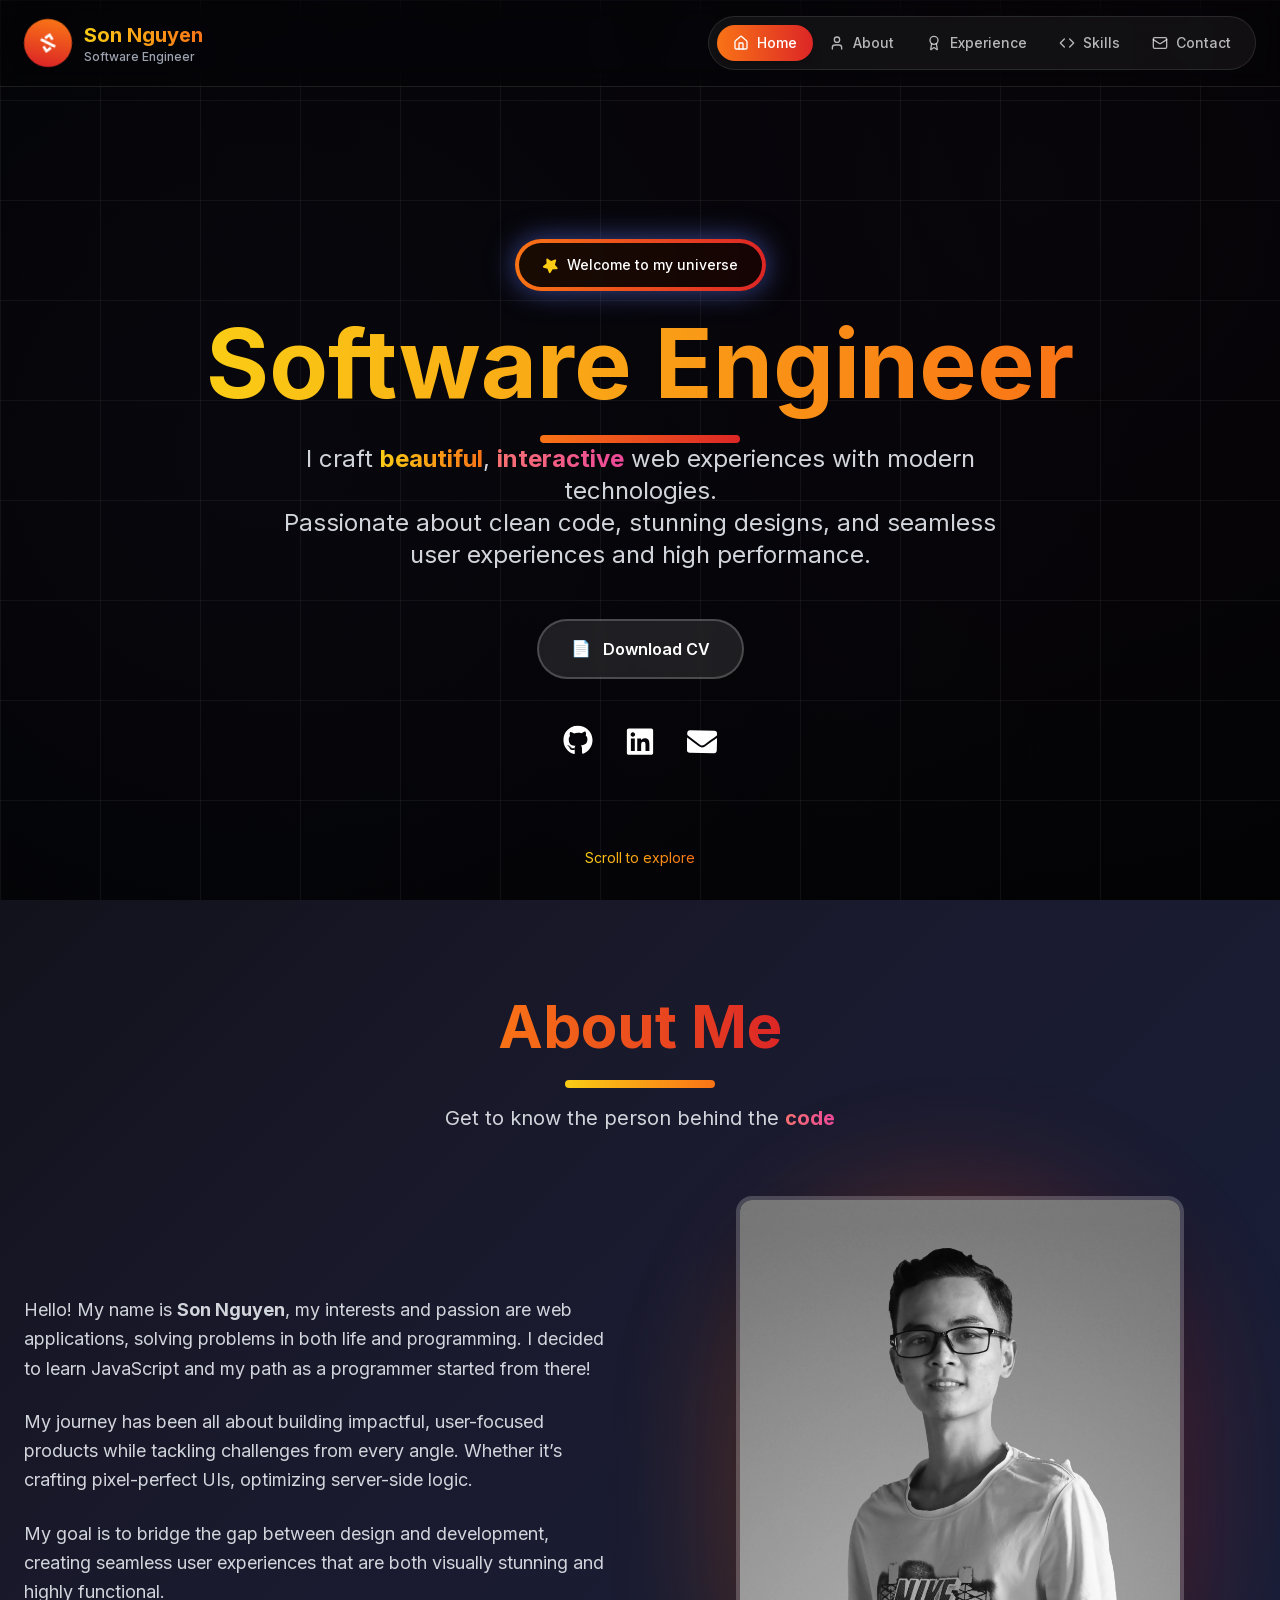
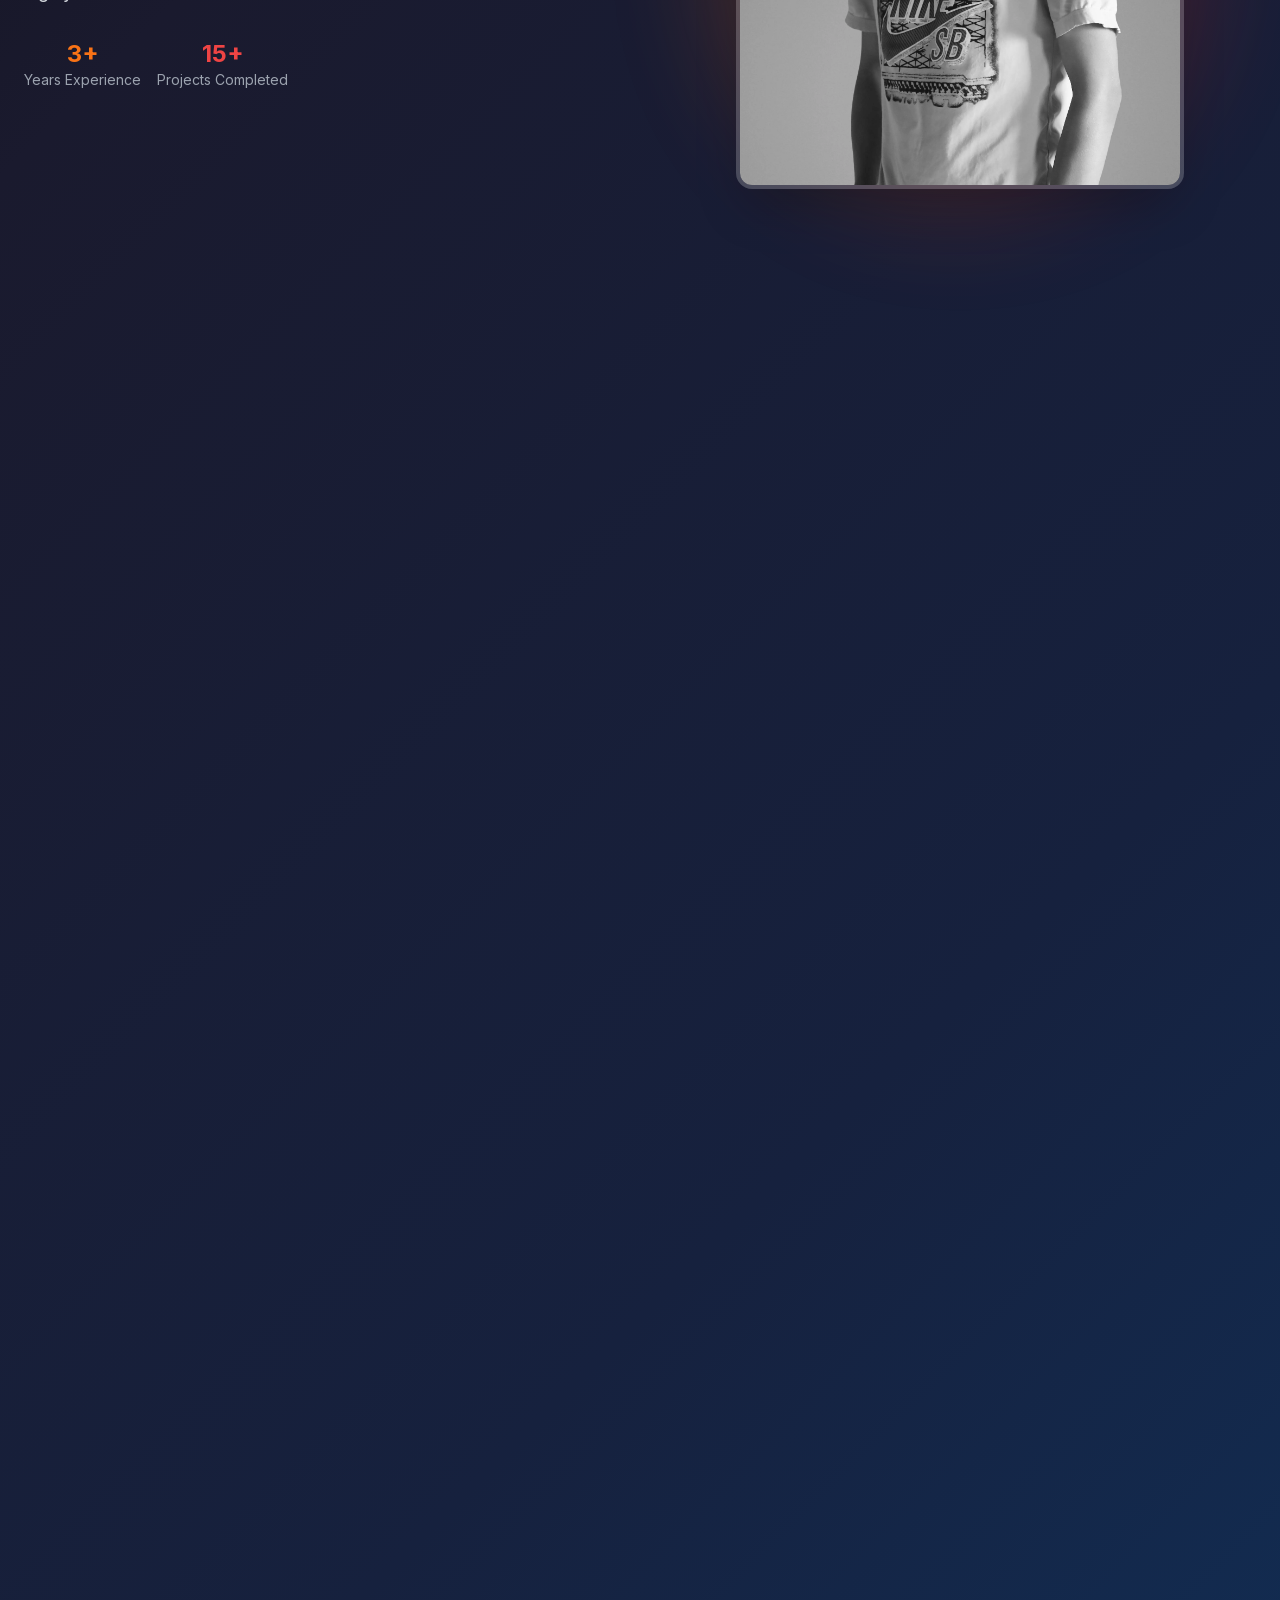
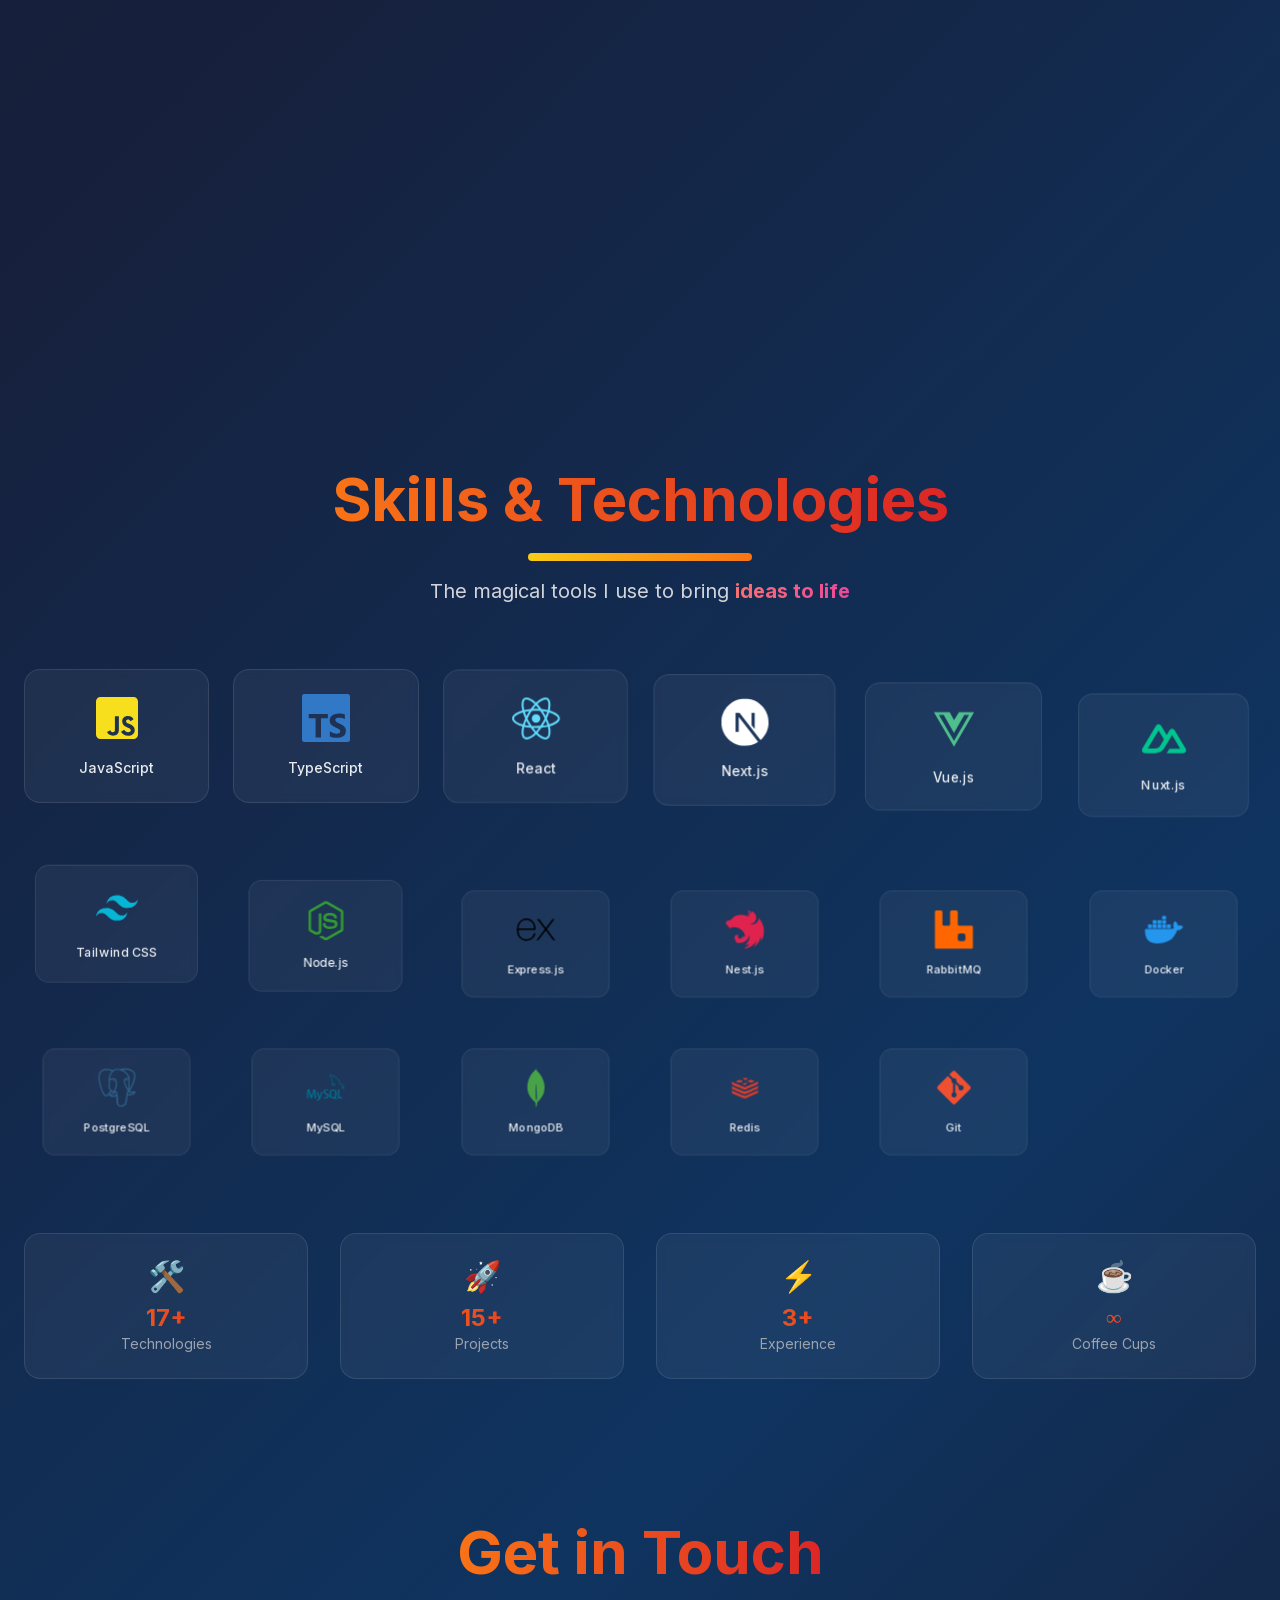
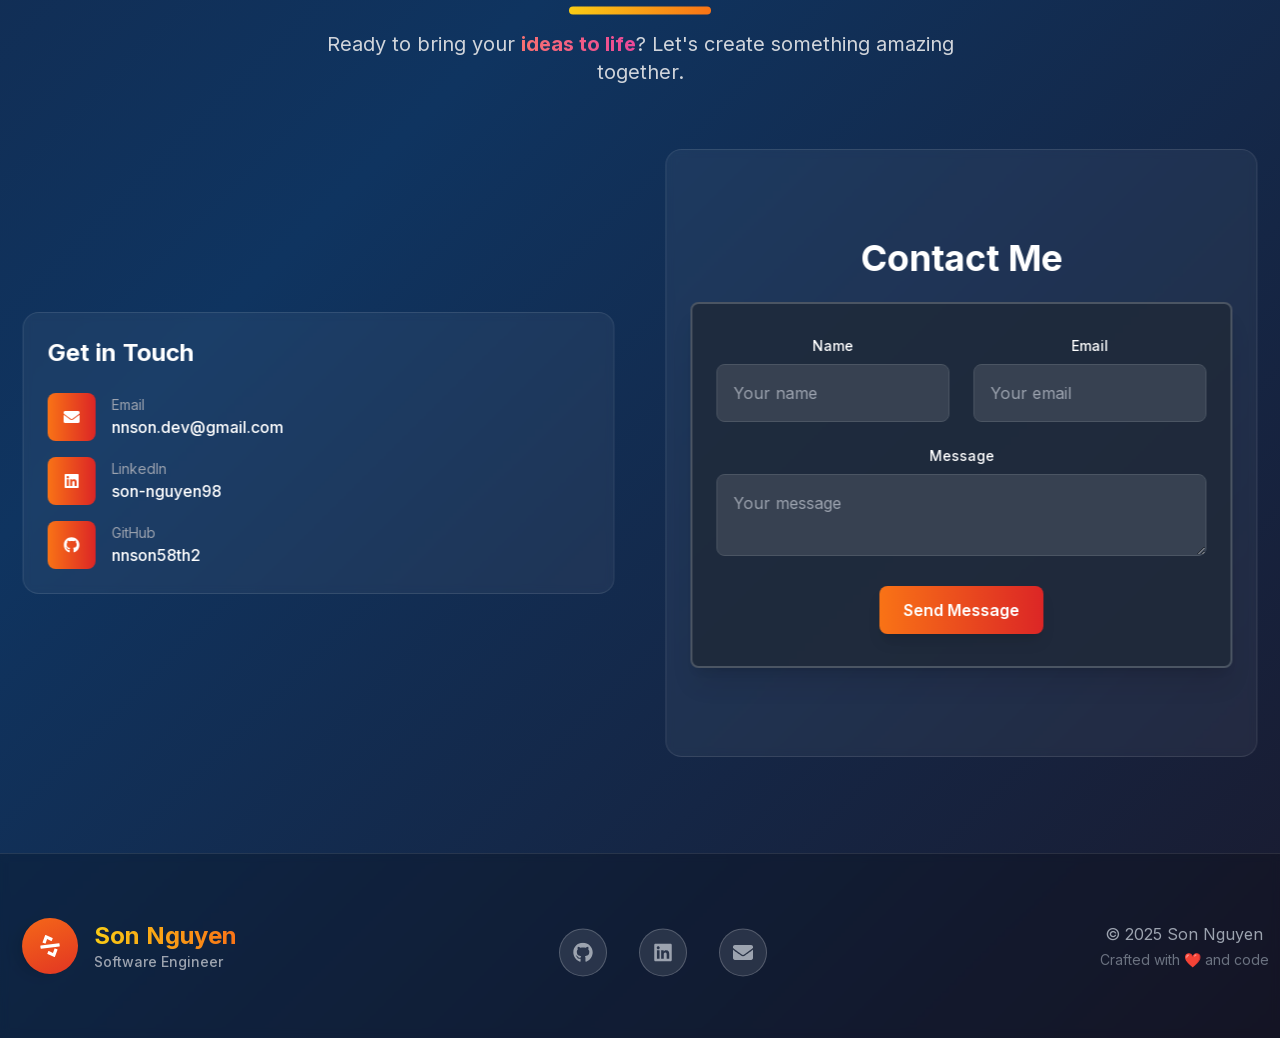
==== commit 31e78110: "Deploy from portfolio repo: refactor: Highline author for section about and remove unused style glob" ====
--- a/index.html
+++ b/index.html
@@ -1,4 +1,4 @@
-<!DOCTYPE html><!--mVodICyW1uvFL3PAQ7uTD--><html lang="en"><head><meta charSet="utf-8"/><meta name="viewport" content="width=device-width, initial-scale=1"/><link rel="preload" href="/_next/static/media/e4af272ccee01ff0-s.p.woff2" as="font" crossorigin="" type="font/woff2"/><link rel="preload" as="image" href="/avatar.webp"/><link rel="stylesheet" href="/_next/static/css/39dbe583611a73f3.css" data-precedence="next"/><link rel="preload" as="script" fetchPriority="low" href="/_next/static/chunks/webpack-afb744fa22b020e9.js"/><script src="/_next/static/chunks/4bd1b696-c023c6e3521b1417.js" async=""></script><script src="/_next/static/chunks/255-379c01dac331dc2b.js" async=""></script><script src="/_next/static/chunks/main-app-1b4500b93111eabf.js" async=""></script><script src="/_next/static/chunks/app/layout-6c66c8fba5797ff2.js" async=""></script><script src="/_next/static/chunks/30a37ab2-d1e0ff3a8643e6c8.js" async=""></script><script src="/_next/static/chunks/8e1d74a4-9c8f7c39278dc33b.js" async=""></script><script src="/_next/static/chunks/a0f462e1-e1e8bd14b5267d05.js" async=""></script><script src="/_next/static/chunks/164-00bb9d0df312348a.js" async=""></script><script src="/_next/static/chunks/app/page-9d1c64120ffa76b6.js" async=""></script><meta name="next-size-adjust" content=""/><meta name="theme-color" content="#f97316"/><title>Son Nguyen | Software Engineer</title><meta name="description" content="Personal blog and portfolio of Son Nguyen, sharing thoughts and experiences on software development, web technologies, and more."/><meta name="generator" content="Next.js"/><link rel="canonical" href="https://sonnguyen.dev"/><meta property="og:title" content="Son Nguyen | Software Engineer"/><meta property="og:description" content="Personal blog and portfolio of Son Nguyen, sharing thoughts and experiences on software development, web technologies, and more."/><meta property="og:url" content="https://sonnguyen.dev"/><meta property="og:site_name" content="Son Nguyen"/><meta property="og:locale" content="en_US"/><meta property="og:image" content="https://sonnguyen.dev/og/home.png"/><meta property="og:image:width" content="1200"/><meta property="og:image:height" content="630"/><meta property="og:image:alt" content="Son Nguyen | Software Engineer"/><meta property="og:type" content="website"/><meta name="twitter:card" content="summary_large_image"/><meta name="twitter:site" content="@sonnguyen"/><meta name="twitter:creator" content="@sonnguyen"/><meta name="twitter:title" content="Son Nguyen | Software Engineer"/><meta name="twitter:description" content="Personal blog and portfolio of Son Nguyen, sharing thoughts and experiences on software development, web technologies, and more."/><meta name="twitter:image" content="https://sonnguyen.dev/og/home.png"/><meta name="twitter:image:alt" content="Son Nguyen | Software Engineer"/><link rel="shortcut icon" href="/favicon.svg" sizes="any" type="image/svg+xml"/><link rel="icon" href="/favicon.ico" type="image/x-icon" sizes="48x48"/><link rel="icon" href="/favicon.ico" sizes="any" type="image/x-icon"/><link rel="apple-touch-icon" href="/apple-touch-icon.png" sizes="180x180" type="image/png"/><script src="/_next/static/chunks/polyfills-42372ed130431b0a.js" noModule=""></script></head><body class="__className_f367f3 relative"><div hidden=""><!--$--><!--/$--></div><div class="fixed inset-0 z-[-1] overflow-hidden"><div class="absolute inset-0 transition-all duration-2000 ease-linear" style="background:radial-gradient(circle at 20% 50%, hsl(240, 30%, 4%) 0%, transparent 80%),
+<!DOCTYPE html><!--6LusF6dxIImF7dIQNdCQ8--><html lang="en"><head><meta charSet="utf-8"/><meta name="viewport" content="width=device-width, initial-scale=1"/><link rel="preload" href="/_next/static/media/e4af272ccee01ff0-s.p.woff2" as="font" crossorigin="" type="font/woff2"/><link rel="preload" as="image" href="/avatar.webp"/><link rel="stylesheet" href="/_next/static/css/6a478cdf17cc3514.css" data-precedence="next"/><link rel="preload" as="script" fetchPriority="low" href="/_next/static/chunks/webpack-afb744fa22b020e9.js"/><script src="/_next/static/chunks/4bd1b696-c023c6e3521b1417.js" async=""></script><script src="/_next/static/chunks/255-379c01dac331dc2b.js" async=""></script><script src="/_next/static/chunks/main-app-1b4500b93111eabf.js" async=""></script><script src="/_next/static/chunks/app/layout-6c66c8fba5797ff2.js" async=""></script><script src="/_next/static/chunks/30a37ab2-d1e0ff3a8643e6c8.js" async=""></script><script src="/_next/static/chunks/8e1d74a4-9c8f7c39278dc33b.js" async=""></script><script src="/_next/static/chunks/a0f462e1-e1e8bd14b5267d05.js" async=""></script><script src="/_next/static/chunks/164-00bb9d0df312348a.js" async=""></script><script src="/_next/static/chunks/app/page-1ae6b8b17ecab428.js" async=""></script><meta name="next-size-adjust" content=""/><meta name="theme-color" content="#f97316"/><title>Son Nguyen | Software Engineer</title><meta name="description" content="Personal blog and portfolio of Son Nguyen, sharing thoughts and experiences on software development, web technologies, and more."/><meta name="generator" content="Next.js"/><link rel="canonical" href="https://sonnguyen.dev"/><meta property="og:title" content="Son Nguyen | Software Engineer"/><meta property="og:description" content="Personal blog and portfolio of Son Nguyen, sharing thoughts and experiences on software development, web technologies, and more."/><meta property="og:url" content="https://sonnguyen.dev"/><meta property="og:site_name" content="Son Nguyen"/><meta property="og:locale" content="en_US"/><meta property="og:image" content="https://sonnguyen.dev/og/home.png"/><meta property="og:image:width" content="1200"/><meta property="og:image:height" content="630"/><meta property="og:image:alt" content="Son Nguyen | Software Engineer"/><meta property="og:type" content="website"/><meta name="twitter:card" content="summary_large_image"/><meta name="twitter:site" content="@sonnguyen"/><meta name="twitter:creator" content="@sonnguyen"/><meta name="twitter:title" content="Son Nguyen | Software Engineer"/><meta name="twitter:description" content="Personal blog and portfolio of Son Nguyen, sharing thoughts and experiences on software development, web technologies, and more."/><meta name="twitter:image" content="https://sonnguyen.dev/og/home.png"/><meta name="twitter:image:alt" content="Son Nguyen | Software Engineer"/><link rel="shortcut icon" href="/favicon.svg" sizes="any" type="image/svg+xml"/><link rel="icon" href="/favicon.ico" type="image/x-icon" sizes="48x48"/><link rel="icon" href="/favicon.ico" sizes="any" type="image/x-icon"/><link rel="apple-touch-icon" href="/apple-touch-icon.png" sizes="180x180" type="image/png"/><script src="/_next/static/chunks/polyfills-42372ed130431b0a.js" noModule=""></script></head><body class="__className_f367f3 relative"><div hidden=""><!--$--><!--/$--></div><div class="fixed inset-0 z-[-1] overflow-hidden"><div class="absolute inset-0 transition-all duration-2000 ease-linear" style="background:radial-gradient(circle at 20% 50%, hsl(240, 30%, 4%) 0%, transparent 80%),
             radial-gradient(circle at 80% 20%, hsl(280, 35%, 3%) 0%, transparent 80%),
             linear-gradient(135deg, hsl(220, 40%, 1%) 0%, hsl(180, 50%, 0.5%) 100%)"></div><div class="absolute inset-0" style="background-image:linear-gradient(rgba(255,255,255,0.05) 1px, transparent 1px),
-            linear-gradient(90deg, rgba(255,255,255,0.05) 1px, transparent 1px);background-size:100px 100px"></div></div><div class="relative w-full flex flex-col text-white"><header class="fixed top-0 left-0 w-full z-[9999] backdrop-blur-md bg-black/20 border-b border-white/10" style="transform:translateY(-100px)"><div class="max-w-7xl mx-auto px-4 sm:px-6 py-4 flex items-center justify-between"><div class="flex items-center space-x-3 cursor-pointer group" style="opacity:0;transform:translateX(-20px)"><div class="w-12 h-12 rounded-full bg-gradient-to-r from-orange-500 to-red-600 flex items-center justify-center shadow-lg group-hover:shadow-xl transition-all duration-300"><svg stroke="currentColor" fill="currentColor" stroke-width="0" viewBox="0 0 640 512" class="text-white text-xl" height="1em" width="1em" xmlns="http://www.w3.org/2000/svg"><path d="M278.9 511.5l-61-17.7c-6.4-1.8-10-8.5-8.2-14.9L346.2 8.7c1.8-6.4 8.5-10 14.9-8.2l61 17.7c6.4 1.8 10 8.5 8.2 14.9L293.8 503.3c-1.9 6.4-8.5 10.1-14.9 8.2zm-114-112.2l43.5-46.4c4.6-4.9 4.3-12.7-.8-17.2L117 256l90.6-79.7c5.1-4.5 5.5-12.3.8-17.2l-43.5-46.4c-4.5-4.8-12.1-5.1-17-.5L3.8 247.2c-5.1 4.7-5.1 12.8 0 17.5l144.1 135.1c4.9 4.6 12.5 4.4 17-.5zm327.2.6l144.1-135.1c5.1-4.7 5.1-12.8 0-17.5L492.1 112.1c-4.8-4.5-12.4-4.3-17 .5L431.6 159c-4.6 4.9-4.3 12.7.8 17.2L523 256l-90.6 79.7c-5.1 4.5-5.5 12.3-.8 17.2l43.5 46.4c4.5 4.9 12.1 5.1 17 .6z"></path></svg></div><div class="flex flex-col"><span class="text-xl font-bold bg-gradient-to-r from-yellow-400 to-orange-500 bg-clip-text text-transparent group-hover:scale-105 transition-transform duration-300">Son Nguyen</span><span class="text-xs text-gray-400 font-medium">Software Engineer</span></div></div><div style="opacity:0;transform:translateX(20px)"><nav class="w-full relative"><div class="hidden md:flex items-center bg-white/5 backdrop-blur-sm rounded-full border border-white/10 px-2 py-2"><button class="relative flex items-center space-x-2 px-4 py-2 rounded-full transition-all duration-300 font-medium group bg-gradient-to-r from-orange-500 to-red-600 text-white shadow-lg" tabindex="0" style="opacity:0;transform:translateY(-20px)"><svg xmlns="http://www.w3.org/2000/svg" width="16" height="16" viewBox="0 0 24 24" fill="none" stroke="currentColor" stroke-width="2" stroke-linecap="round" stroke-linejoin="round" class="lucide lucide-house text-white" aria-hidden="true"><path d="M15 21v-8a1 1 0 0 0-1-1h-4a1 1 0 0 0-1 1v8"></path><path d="M3 10a2 2 0 0 1 .709-1.528l7-6a2 2 0 0 1 2.582 0l7 6A2 2 0 0 1 21 10v9a2 2 0 0 1-2 2H5a2 2 0 0 1-2-2z"></path></svg><span class="text-sm">Home</span></button><button class="relative flex items-center space-x-2 px-4 py-2 rounded-full transition-all duration-300 font-medium group text-white/70 hover:text-white hover:bg-white/10" tabindex="0" style="opacity:0;transform:translateY(-20px)"><svg xmlns="http://www.w3.org/2000/svg" width="16" height="16" viewBox="0 0 24 24" fill="none" stroke="currentColor" stroke-width="2" stroke-linecap="round" stroke-linejoin="round" class="lucide lucide-user text-white/70 group-hover:text-white" aria-hidden="true"><path d="M19 21v-2a4 4 0 0 0-4-4H9a4 4 0 0 0-4 4v2"></path><circle cx="12" cy="7" r="4"></circle></svg><span class="text-sm">About</span></button><button class="relative flex items-center space-x-2 px-4 py-2 rounded-full transition-all duration-300 font-medium group text-white/70 hover:text-white hover:bg-white/10" tabindex="0" style="opacity:0;transform:translateY(-20px)"><svg xmlns="http://www.w3.org/2000/svg" width="16" height="16" viewBox="0 0 24 24" fill="none" stroke="currentColor" stroke-width="2" stroke-linecap="round" stroke-linejoin="round" class="lucide lucide-award text-white/70 group-hover:text-white" aria-hidden="true"><path d="m15.477 12.89 1.515 8.526a.5.5 0 0 1-.81.47l-3.58-2.687a1 1 0 0 0-1.197 0l-3.586 2.686a.5.5 0 0 1-.81-.469l1.514-8.526"></path><circle cx="12" cy="8" r="6"></circle></svg><span class="text-sm">Experience</span></button><button class="relative flex items-center space-x-2 px-4 py-2 rounded-full transition-all duration-300 font-medium group text-white/70 hover:text-white hover:bg-white/10" tabindex="0" style="opacity:0;transform:translateY(-20px)"><svg xmlns="http://www.w3.org/2000/svg" width="16" height="16" viewBox="0 0 24 24" fill="none" stroke="currentColor" stroke-width="2" stroke-linecap="round" stroke-linejoin="round" class="lucide lucide-code text-white/70 group-hover:text-white" aria-hidden="true"><path d="m16 18 6-6-6-6"></path><path d="m8 6-6 6 6 6"></path></svg><span class="text-sm">Skills</span></button><button class="relative flex items-center space-x-2 px-4 py-2 rounded-full transition-all duration-300 font-medium group text-white/70 hover:text-white hover:bg-white/10" tabindex="0" style="opacity:0;transform:translateY(-20px)"><svg xmlns="http://www.w3.org/2000/svg" width="16" height="16" viewBox="0 0 24 24" fill="none" stroke="currentColor" stroke-width="2" stroke-linecap="round" stroke-linejoin="round" class="lucide lucide-mail text-white/70 group-hover:text-white" aria-hidden="true"><path d="m22 7-8.991 5.727a2 2 0 0 1-2.009 0L2 7"></path><rect x="2" y="4" width="20" height="16" rx="2"></rect></svg><span class="text-sm">Contact</span></button></div><div class="md:hidden"><button class="relative text-white hover:text-blue-400 transition-colors duration-300 p-3 rounded-full bg-white/10 backdrop-blur-sm border border-white/20 hover:bg-white/20" tabindex="0"><div style="opacity:0;transform:rotate(90deg)"><svg xmlns="http://www.w3.org/2000/svg" width="24" height="24" viewBox="0 0 24 24" fill="none" stroke="currentColor" stroke-width="2" stroke-linecap="round" stroke-linejoin="round" class="lucide lucide-menu" aria-hidden="true"><path d="M4 5h16"></path><path d="M4 12h16"></path><path d="M4 19h16"></path></svg></div></button></div><div class="absolute -bottom-[22px] right-[18px] w-4 h-4 bg-black/95 border-l border-t border-white/20 transform rotate-45 z-50" style="opacity:0"></div><div class="md:hidden absolute top-16 right-0 bg-black/95 backdrop-blur-xl border border-white/20 rounded-2xl min-w-[200px] z-40 shadow-2xl overflow-hidden" style="height:0px;opacity:0"><div class="p-3"><button class="w-full flex items-center space-x-3 py-3 px-4 rounded-xl font-medium relative group bg-gradient-to-r from-orange-500 to-red-600 text-white"><svg xmlns="http://www.w3.org/2000/svg" width="18" height="18" viewBox="0 0 24 24" fill="none" stroke="currentColor" stroke-width="2" stroke-linecap="round" stroke-linejoin="round" class="lucide lucide-house text-white" aria-hidden="true"><path d="M15 21v-8a1 1 0 0 0-1-1h-4a1 1 0 0 0-1 1v8"></path><path d="M3 10a2 2 0 0 1 .709-1.528l7-6a2 2 0 0 1 2.582 0l7 6A2 2 0 0 1 21 10v9a2 2 0 0 1-2 2H5a2 2 0 0 1-2-2z"></path></svg><span class="relative z-10">Home</span></button><button class="w-full flex items-center space-x-3 py-3 px-4 rounded-xl font-medium relative group text-white"><svg xmlns="http://www.w3.org/2000/svg" width="18" height="18" viewBox="0 0 24 24" fill="none" stroke="currentColor" stroke-width="2" stroke-linecap="round" stroke-linejoin="round" class="lucide lucide-user text-white/70 group-hover:text-blue-400" aria-hidden="true"><path d="M19 21v-2a4 4 0 0 0-4-4H9a4 4 0 0 0-4 4v2"></path><circle cx="12" cy="7" r="4"></circle></svg><span class="relative z-10">About</span></button><button class="w-full flex items-center space-x-3 py-3 px-4 rounded-xl font-medium relative group text-white"><svg xmlns="http://www.w3.org/2000/svg" width="18" height="18" viewBox="0 0 24 24" fill="none" stroke="currentColor" stroke-width="2" stroke-linecap="round" stroke-linejoin="round" class="lucide lucide-award text-white/70 group-hover:text-blue-400" aria-hidden="true"><path d="m15.477 12.89 1.515 8.526a.5.5 0 0 1-.81.47l-3.58-2.687a1 1 0 0 0-1.197 0l-3.586 2.686a.5.5 0 0 1-.81-.469l1.514-8.526"></path><circle cx="12" cy="8" r="6"></circle></svg><span class="relative z-10">Experience</span></button><button class="w-full flex items-center space-x-3 py-3 px-4 rounded-xl font-medium relative group text-white"><svg xmlns="http://www.w3.org/2000/svg" width="18" height="18" viewBox="0 0 24 24" fill="none" stroke="currentColor" stroke-width="2" stroke-linecap="round" stroke-linejoin="round" class="lucide lucide-code text-white/70 group-hover:text-blue-400" aria-hidden="true"><path d="m16 18 6-6-6-6"></path><path d="m8 6-6 6 6 6"></path></svg><span class="relative z-10">Skills</span></button><button class="w-full flex items-center space-x-3 py-3 px-4 rounded-xl font-medium relative group text-white"><svg xmlns="http://www.w3.org/2000/svg" width="18" height="18" viewBox="0 0 24 24" fill="none" stroke="currentColor" stroke-width="2" stroke-linecap="round" stroke-linejoin="round" class="lucide lucide-mail text-white/70 group-hover:text-blue-400" aria-hidden="true"><path d="m22 7-8.991 5.727a2 2 0 0 1-2.009 0L2 7"></path><rect x="2" y="4" width="20" height="16" rx="2"></rect></svg><span class="relative z-10">Contact</span></button></div></div></nav></div></div></header><section id="home" class="relative min-h-screen flex items-center justify-center px-6 pt-24"><div class="max-w-6xl mx-auto text-center" style="opacity:1;transform:none"><div class="mb-8" style="opacity:0;transform:translateY(30px) scale(0.8)"><div class="inline-block p-1 rounded-full bg-gradient-to-r from-orange-500 to-red-600 mb-6"><div class="bg-black/90 rounded-full px-6 py-3 flex items-center gap-2"><div><svg stroke="currentColor" fill="currentColor" stroke-width="0" viewBox="0 0 576 512" class="text-yellow-400" height="1em" width="1em" xmlns="http://www.w3.org/2000/svg"><path d="M259.3 17.8L194 150.2 47.9 171.5c-26.2 3.8-36.7 36.1-17.7 54.6l105.7 103-25 145.5c-4.5 26.3 23.2 46 46.4 33.7L288 439.6l130.7 68.7c23.2 12.2 50.9-7.4 46.4-33.7l-25-145.5 105.7-103c19-18.5 8.5-50.8-17.7-54.6L382 150.2 316.7 17.8c-11.7-23.6-45.6-23.9-57.4 0z"></path></svg></div><span class="text-sm font-medium">Welcome to my universe</span></div></div><div class="relative"><h1 class="text-5xl md:text-8xl font-bold mb-6 leading-tight cursor-default select-text" style="opacity:0"><span class="bg-gradient-to-r from-yellow-400 to-orange-500 bg-clip-text text-transparent cursor-default">Software Engineer</span></h1><div class="h-2 bg-gradient-to-r from-orange-500 to-red-600 mx-auto rounded-full" style="width:0px"></div></div><p class="text-xl md:text-2xl text-gray-300 max-w-3xl mx-auto mb-12 leading-relaxed cursor-default select-text" style="opacity:0;transform:translateY(30px)">I craft<!-- --> <span class="font-bold bg-gradient-to-r from-yellow-400 to-orange-500 bg-clip-text text-transparent">beautiful</span>,<!-- --> <span class="font-bold bg-gradient-to-r from-red-400 to-pink-500 bg-clip-text text-transparent">interactive</span> <!-- -->web experiences with modern technologies.<br/>Passionate about clean code, stunning designs, and seamless user experiences and high performance.</p></div><div class="flex justify-center mb-12" style="opacity:0;transform:translateY(30px)"><a href="./cv.pdf" target="_blank" class="px-8 py-4 bg-white/10 hover:bg-white/20 backdrop-blur-sm text-white font-semibold rounded-full border-2 border-white/20 transition-all duration-300 flex items-center gap-3" tabindex="0"><div>📄</div>Download CV</a></div><div class="flex justify-center space-x-8" style="opacity:0"><a href="https://github.com/nnson58th2" target="_blank" rel="noopener noreferrer" class="text-3xl hover:text-primary transition-all duration-200 relative" tabindex="0"><svg stroke="currentColor" fill="currentColor" stroke-width="0" viewBox="0 0 496 512" height="1em" width="1em" xmlns="http://www.w3.org/2000/svg"><path d="M165.9 397.4c0 2-2.3 3.6-5.2 3.6-3.3.3-5.6-1.3-5.6-3.6 0-2 2.3-3.6 5.2-3.6 3-.3 5.6 1.3 5.6 3.6zm-31.1-4.5c-.7 2 1.3 4.3 4.3 4.9 2.6 1 5.6 0 6.2-2s-1.3-4.3-4.3-5.2c-2.6-.7-5.5.3-6.2 2.3zm44.2-1.7c-2.9.7-4.9 2.6-4.6 4.9.3 2 2.9 3.3 5.9 2.6 2.9-.7 4.9-2.6 4.6-4.6-.3-1.9-3-3.2-5.9-2.9zM244.8 8C106.1 8 0 113.3 0 252c0 110.9 69.8 205.8 169.5 239.2 12.8 2.3 17.3-5.6 17.3-12.1 0-6.2-.3-40.4-.3-61.4 0 0-70 15-84.7-29.8 0 0-11.4-29.1-27.8-36.6 0 0-22.9-15.7 1.6-15.4 0 0 24.9 2 38.6 25.8 21.9 38.6 58.6 27.5 72.9 20.9 2.3-16 8.8-27.1 16-33.7-55.9-6.2-112.3-14.3-112.3-110.5 0-27.5 7.6-41.3 23.6-58.9-2.6-6.5-11.1-33.3 2.6-67.9 20.9-6.5 69 27 69 27 20-5.6 41.5-8.5 62.8-8.5s42.8 2.9 62.8 8.5c0 0 48.1-33.6 69-27 13.7 34.7 5.2 61.4 2.6 67.9 16 17.7 25.8 31.5 25.8 58.9 0 96.5-58.9 104.2-114.8 110.5 9.2 7.9 17 22.9 17 46.4 0 33.7-.3 75.4-.3 83.6 0 6.5 4.6 14.4 17.3 12.1C428.2 457.8 496 362.9 496 252 496 113.3 383.5 8 244.8 8zM97.2 352.9c-1.3 1-1 3.3.7 5.2 1.6 1.6 3.9 2.3 5.2 1 1.3-1 1-3.3-.7-5.2-1.6-1.6-3.9-2.3-5.2-1zm-10.8-8.1c-.7 1.3.3 2.9 2.3 3.9 1.6 1 3.6.7 4.3-.7.7-1.3-.3-2.9-2.3-3.9-2-.6-3.6-.3-4.3.7zm32.4 35.6c-1.6 1.3-1 4.3 1.3 6.2 2.3 2.3 5.2 2.6 6.5 1 1.3-1.3.7-4.3-1.3-6.2-2.2-2.3-5.2-2.6-6.5-1zm-11.4-14.7c-1.6 1-1.6 3.6 0 5.9 1.6 2.3 4.3 3.3 5.6 2.3 1.6-1.3 1.6-3.9 0-6.2-1.4-2.3-4-3.3-5.6-2z"></path></svg><div class="absolute inset-0 bg-gradient-to-r from-transparent via-white/20 to-transparent" style="opacity:0"></div></a><a href="https://www.linkedin.com/in/son-nguyen98/" target="_blank" rel="noopener noreferrer" class="text-3xl hover:text-primary transition-all duration-200 relative" tabindex="0"><svg stroke="currentColor" fill="currentColor" stroke-width="0" viewBox="0 0 448 512" height="1em" width="1em" xmlns="http://www.w3.org/2000/svg"><path d="M416 32H31.9C14.3 32 0 46.5 0 64.3v383.4C0 465.5 14.3 480 31.9 480H416c17.6 0 32-14.5 32-32.3V64.3c0-17.8-14.4-32.3-32-32.3zM135.4 416H69V202.2h66.5V416zm-33.2-243c-21.3 0-38.5-17.3-38.5-38.5S80.9 96 102.2 96c21.2 0 38.5 17.3 38.5 38.5 0 21.3-17.2 38.5-38.5 38.5zm282.1 243h-66.4V312c0-24.8-.5-56.7-34.5-56.7-34.6 0-39.9 27-39.9 54.9V416h-66.4V202.2h63.7v29.2h.9c8.9-16.8 30.6-34.5 62.9-34.5 67.2 0 79.7 44.3 79.7 101.9V416z"></path></svg><div class="absolute inset-0 bg-gradient-to-r from-transparent via-white/20 to-transparent" style="opacity:0"></div></a><a href="mailto:nnson.dev@gmail.com" target="_blank" rel="noopener noreferrer" class="text-3xl hover:text-primary transition-all duration-200 relative" tabindex="0"><svg stroke="currentColor" fill="currentColor" stroke-width="0" viewBox="0 0 512 512" height="1em" width="1em" xmlns="http://www.w3.org/2000/svg"><path d="M502.3 190.8c3.9-3.1 9.7-.2 9.7 4.7V400c0 26.5-21.5 48-48 48H48c-26.5 0-48-21.5-48-48V195.6c0-5 5.7-7.8 9.7-4.7 22.4 17.4 52.1 39.5 154.1 113.6 21.1 15.4 56.7 47.8 92.2 47.6 35.7.3 72-32.8 92.3-47.6 102-74.1 131.6-96.3 154-113.7zM256 320c23.2.4 56.6-29.2 73.4-41.4 132.7-96.3 142.8-104.7 173.4-128.7 5.8-4.5 9.2-11.5 9.2-18.9v-19c0-26.5-21.5-48-48-48H48C21.5 64 0 85.5 0 112v19c0 7.4 3.4 14.3 9.2 18.9 30.6 23.9 40.7 32.4 173.4 128.7 16.8 12.2 50.2 41.8 73.4 41.4z"></path></svg><div class="absolute inset-0 bg-gradient-to-r from-transparent via-white/20 to-transparent" style="opacity:0"></div></a></div></div><div class="hidden md:block absolute bottom-8 left-1/2 transform -translate-x-1/2" style="opacity:0"><div class="text-3xl bg-gradient-to-r from-orange-500 to-red-600 bg-clip-text text-transparent cursor-pointer"><svg stroke="currentColor" fill="currentColor" stroke-width="0" viewBox="0 0 448 512" height="1em" width="1em" xmlns="http://www.w3.org/2000/svg"><path d="M413.1 222.5l22.2 22.2c9.4 9.4 9.4 24.6 0 33.9L241 473c-9.4 9.4-24.6 9.4-33.9 0L12.7 278.6c-9.4-9.4-9.4-24.6 0-33.9l22.2-22.2c9.5-9.5 25-9.3 34.3.4L184 343.4V56c0-13.3 10.7-24 24-24h32c13.3 0 24 10.7 24 24v287.4l114.8-120.5c9.3-9.8 24.8-10 34.3-.4z"></path></svg></div><div class="mt-2 text-sm bg-gradient-to-r from-yellow-400 to-orange-500 bg-clip-text text-transparent">Scroll to explore</div></div></section><section id="about" class="py-12 md:py-24 relative"><div class="max-w-7xl mx-auto px-6"><div class="text-center mb-16" style="opacity:0;transform:translateY(30px)"><h2 class="text-4xl md:text-6xl font-bold mb-6"><span class="bg-gradient-to-r from-orange-500 to-red-600 bg-clip-text text-transparent">About Me</span></h2><div class="h-2 bg-gradient-to-r from-yellow-400 to-orange-500 mx-auto rounded-full mb-4" style="width:0px"></div><p class="text-xl text-gray-300 max-w-2xl mx-auto" style="opacity:0">Get to know the person behind the<!-- --> <span class="font-bold bg-gradient-to-r from-red-400 to-pink-500 bg-clip-text text-transparent">code</span></p></div><div class="lg:hidden mb-12" style="opacity:0;transform:translateY(30px)"><div class="relative w-full max-w-sm mx-auto"><div class="absolute inset-0 bg-gradient-to-r from-orange-500 to-red-600 rounded-full blur-3xl opacity-30"></div><img src="/avatar.webp" alt="Son Nguyen Avatar" class="relative w-full h-auto rounded-2xl border-4 border-white/20 shadow-2xl"/></div></div><div class="grid lg:grid-cols-2 gap-12 items-center"><div style="opacity:0;transform:translateX(-50px)"><div class="space-y-6 text-lg text-gray-300 leading-relaxed"><p>Hello! My name is Son Nguyen, my interests and passion are web applications, solving problems in both life and programming. I decided to learn JavaScript and my path as a programmer started from there!</p><p>My journey has been all about building impactful, user-focused products while tackling challenges from every angle. Whether it’s crafting pixel-perfect UIs, optimizing server-side logic.</p><p>My goal is to bridge the gap between design and development, creating seamless user experiences that are both visually stunning and highly functional.</p></div><div class="flex gap-4 mt-8"><div class="text-center"><div class="text-2xl font-bold text-orange-500">3+</div><div class="text-sm text-gray-400">Years Experience</div></div><div class="text-center"><div class="text-2xl font-bold text-red-500">15+</div><div class="text-sm text-gray-400">Projects Completed</div></div></div></div><div class="hidden lg:block" style="opacity:0;transform:translateX(50px)"><div class="relative w-full max-w-md mx-auto"><div class="absolute inset-0 bg-gradient-to-r from-orange-500 to-red-600 rounded-full blur-3xl opacity-30"></div><img src="/avatar.webp" alt="Son Nguyen Avatar" class="relative w-full h-auto rounded-2xl border-4 border-white/20 shadow-2xl"/></div></div></div></div></section><section id="experience" class="py-12 md:py-24 relative"><div class="max-w-7xl mx-auto px-4 md:px-6"><div class="text-center mb-12 md:mb-16" style="opacity:0;transform:translateY(30px)"><h2 class="text-4xl md:text-6xl font-bold mb-6"><span class="bg-gradient-to-r from-orange-500 to-red-600 bg-clip-text text-transparent">Experience</span></h2><div class="h-2 bg-gradient-to-r from-yellow-400 to-orange-500 mx-auto rounded-full mb-4" style="width:0px"></div><p class="text-xl text-gray-300 max-w-2xl mx-auto" style="opacity:0">My professional journey in<!-- --> <span class="font-bold bg-gradient-to-r from-red-400 to-pink-500 bg-clip-text text-transparent">software development</span></p></div><div class="max-w-4xl mx-auto"><div class="relative" style="opacity:0;transform:translateX(-50px)"><div class="relative md:pl-20 group pb-8 md:pb-12" style="opacity:0;transform:translateY(50px)"><div class="bg-white/5 backdrop-blur-sm border border-white/10 rounded-xl md:rounded-2xl p-4 md:p-8 hover:bg-white/10 transition-all duration-300 relative overflow-hidden h-full flex flex-col"><div class="absolute inset-0 bg-gradient-to-r from-orange-500 to-red-600 opacity-0 group-hover:opacity-10 transition-opacity duration-300"></div><h3 class="text-lg md:text-2xl font-bold mb-2 bg-gradient-to-r from-orange-500 to-red-600 bg-clip-text text-transparent relative z-10">Software Engineer</h3><div class="flex flex-col md:flex-row md:items-center md:justify-between mb-4 relative z-10"><span class="text-base md:text-lg font-semibold bg-gradient-to-r from-yellow-400 to-orange-500 bg-clip-text text-transparent mb-1 md:mb-0">Screen1 Technologies</span><span class="text-gray-400 text-sm md:text-base">05/2022<!-- --> - <!-- -->Present</span></div><ul class="space-y-3 text-gray-300 relative z-10"><li class="flex items-start md:items-start"><span class="hidden md:block text-sm mr-3 mt-1.5 w-2 h-2 bg-gradient-to-r from-red-400 to-pink-500 rounded-full flex-shrink-0"></span><span class="group-hover:text-white transition-colors duration-300 md:ml-0">Clarifying analyzing requirements, and applying best practices to implement feature tasks.</span></li><li class="flex items-start md:items-start"><span class="hidden md:block text-sm mr-3 mt-1.5 w-2 h-2 bg-gradient-to-r from-red-400 to-pink-500 rounded-full flex-shrink-0"></span><span class="group-hover:text-white transition-colors duration-300 md:ml-0">Refactored the backend codebase, database queries for better performance.</span></li><li class="flex items-start md:items-start"><span class="hidden md:block text-sm mr-3 mt-1.5 w-2 h-2 bg-gradient-to-r from-red-400 to-pink-500 rounded-full flex-shrink-0"></span><span class="group-hover:text-white transition-colors duration-300 md:ml-0">Refining and debugging application issues to enhance functionality and performance.</span></li><li class="flex items-start md:items-start"><span class="hidden md:block text-sm mr-3 mt-1.5 w-2 h-2 bg-gradient-to-r from-red-400 to-pink-500 rounded-full flex-shrink-0"></span><span class="group-hover:text-white transition-colors duration-300 md:ml-0">Optimized the existing User Certificate feature with <strong>Redis</strong> and <strong>RabbitMQ</strong> resulting in a <strong>70%</strong> performance improvement.</span></li><li class="flex items-start md:items-start"><span class="hidden md:block text-sm mr-3 mt-1.5 w-2 h-2 bg-gradient-to-r from-red-400 to-pink-500 rounded-full flex-shrink-0"></span><span class="group-hover:text-white transition-colors duration-300 md:ml-0">Integrated <strong>Stripe API</strong> to accept customer order payments.</span></li><li class="flex items-start md:items-start"><span class="hidden md:block text-sm mr-3 mt-1.5 w-2 h-2 bg-gradient-to-r from-red-400 to-pink-500 rounded-full flex-shrink-0"></span><span class="group-hover:text-white transition-colors duration-300 md:ml-0">Mentor and guide <strong>1 Fresher & 3 Junior Developers</strong> on Fullstack Development.</span></li></ul><div class="flex flex-wrap gap-2 pt-6 relative z-10"><a href="https://training.cams-care.com" target="_blank" rel="noopener noreferrer" class="text-sm underline text-gray-300 hover:text-white transition-all duration-300">Training Platform</a><a href="https://www.listenlayer.com" target="_blank" rel="noopener noreferrer" class="text-sm underline text-gray-300 hover:text-white transition-all duration-300">Listen Layer</a></div><div class="flex flex-wrap gap-2 pt-6 relative z-10"><span class="px-3 py-1 bg-white/10 border border-white/20 rounded-full text-xs font-medium text-gray-300 hover:bg-white/20 hover:text-white transition-all duration-300">Node.js</span><span class="px-3 py-1 bg-white/10 border border-white/20 rounded-full text-xs font-medium text-gray-300 hover:bg-white/20 hover:text-white transition-all duration-300">React.js</span><span class="px-3 py-1 bg-white/10 border border-white/20 rounded-full text-xs font-medium text-gray-300 hover:bg-white/20 hover:text-white transition-all duration-300">TypeScript</span><span class="px-3 py-1 bg-white/10 border border-white/20 rounded-full text-xs font-medium text-gray-300 hover:bg-white/20 hover:text-white transition-all duration-300">PostgreSQL</span><span class="px-3 py-1 bg-white/10 border border-white/20 rounded-full text-xs font-medium text-gray-300 hover:bg-white/20 hover:text-white transition-all duration-300">Redis</span><span class="px-3 py-1 bg-white/10 border border-white/20 rounded-full text-xs font-medium text-gray-300 hover:bg-white/20 hover:text-white transition-all duration-300">RabbitMQ</span><span class="px-3 py-1 bg-white/10 border border-white/20 rounded-full text-xs font-medium text-gray-300 hover:bg-white/20 hover:text-white transition-all duration-300">AWS</span></div></div></div><div class="relative md:pl-20 group pb-8 md:pb-12" style="opacity:0;transform:translateY(50px)"><div class="bg-white/5 backdrop-blur-sm border border-white/10 rounded-xl md:rounded-2xl p-4 md:p-8 hover:bg-white/10 transition-all duration-300 relative overflow-hidden h-full flex flex-col"><div class="absolute inset-0 bg-gradient-to-r from-yellow-400 to-orange-500 opacity-0 group-hover:opacity-10 transition-opacity duration-300"></div><h3 class="text-lg md:text-2xl font-bold mb-2 bg-gradient-to-r from-orange-500 to-red-600 bg-clip-text text-transparent relative z-10">Full Stack Developer</h3><div class="flex flex-col md:flex-row md:items-center md:justify-between mb-4 relative z-10"><span class="text-base md:text-lg font-semibold bg-gradient-to-r from-yellow-400 to-orange-500 bg-clip-text text-transparent mb-1 md:mb-0">Platfox/OTB</span><span class="text-gray-400 text-sm md:text-base">10/2020<!-- --> - <!-- -->05/2022</span></div><ul class="space-y-3 text-gray-300 relative z-10"><li class="flex items-start md:items-start"><span class="hidden md:block text-sm mr-3 mt-1.5 w-2 h-2 bg-gradient-to-r from-red-400 to-pink-500 rounded-full flex-shrink-0"></span><span class="group-hover:text-white transition-colors duration-300 md:ml-0">Help retailers in the <strong>Print On Demand</strong> with optimizations qualified products.</span></li><li class="flex items-start md:items-start"><span class="hidden md:block text-sm mr-3 mt-1.5 w-2 h-2 bg-gradient-to-r from-red-400 to-pink-500 rounded-full flex-shrink-0"></span><span class="group-hover:text-white transition-colors duration-300 md:ml-0">Responsible for the entire front-end part according to the work assigned by the team leader.</span></li><li class="flex items-start md:items-start"><span class="hidden md:block text-sm mr-3 mt-1.5 w-2 h-2 bg-gradient-to-r from-red-400 to-pink-500 rounded-full flex-shrink-0"></span><span class="group-hover:text-white transition-colors duration-300 md:ml-0">Implementing public APIs for sellers to build their own systems reduces the team's work by <strong>35%</strong>.</span></li><li class="flex items-start md:items-start"><span class="hidden md:block text-sm mr-3 mt-1.5 w-2 h-2 bg-gradient-to-r from-red-400 to-pink-500 rounded-full flex-shrink-0"></span><span class="group-hover:text-white transition-colors duration-300 md:ml-0">Optimize responsive design and optimize seamless user experience.</span></li></ul><div class="flex flex-wrap gap-2 pt-6 relative z-10"><a href="https://dashboard.otbzone.com" target="_blank" rel="noopener noreferrer" class="text-sm underline text-gray-300 hover:text-white transition-all duration-300">OTB Fulfillment</a></div><div class="flex flex-wrap gap-2 pt-6 relative z-10"><span class="px-3 py-1 bg-white/10 border border-white/20 rounded-full text-xs font-medium text-gray-300 hover:bg-white/20 hover:text-white transition-all duration-300">Node.js</span><span class="px-3 py-1 bg-white/10 border border-white/20 rounded-full text-xs font-medium text-gray-300 hover:bg-white/20 hover:text-white transition-all duration-300">Vue.js</span><span class="px-3 py-1 bg-white/10 border border-white/20 rounded-full text-xs font-medium text-gray-300 hover:bg-white/20 hover:text-white transition-all duration-300">Nuxt.js</span><span class="px-3 py-1 bg-white/10 border border-white/20 rounded-full text-xs font-medium text-gray-300 hover:bg-white/20 hover:text-white transition-all duration-300">TypeScript</span><span class="px-3 py-1 bg-white/10 border border-white/20 rounded-full text-xs font-medium text-gray-300 hover:bg-white/20 hover:text-white transition-all duration-300">MySQL</span><span class="px-3 py-1 bg-white/10 border border-white/20 rounded-full text-xs font-medium text-gray-300 hover:bg-white/20 hover:text-white transition-all duration-300">MongoDB</span><span class="px-3 py-1 bg-white/10 border border-white/20 rounded-full text-xs font-medium text-gray-300 hover:bg-white/20 hover:text-white transition-all duration-300">Redis</span></div></div></div><div class="relative md:pl-20 group " style="opacity:0;transform:translateY(50px)"><div class="bg-white/5 backdrop-blur-sm border border-white/10 rounded-xl md:rounded-2xl p-4 md:p-8 hover:bg-white/10 transition-all duration-300 relative overflow-hidden h-full flex flex-col"><div class="absolute inset-0 bg-gradient-to-r from-orange-500 to-red-600 opacity-0 group-hover:opacity-10 transition-opacity duration-300"></div><h3 class="text-lg md:text-2xl font-bold mb-2 bg-gradient-to-r from-orange-500 to-red-600 bg-clip-text text-transparent relative z-10">Front End Developer</h3><div class="flex flex-col md:flex-row md:items-center md:justify-between mb-4 relative z-10"><span class="text-base md:text-lg font-semibold bg-gradient-to-r from-yellow-400 to-orange-500 bg-clip-text text-transparent mb-1 md:mb-0">9thWonder</span><span class="text-gray-400 text-sm md:text-base">12/2019<!-- --> - <!-- -->06/2020</span></div><ul class="space-y-3 text-gray-300 relative z-10"><li class="flex items-start md:items-start"><span class="hidden md:block text-sm mr-3 mt-1.5 w-2 h-2 bg-gradient-to-r from-red-400 to-pink-500 rounded-full flex-shrink-0"></span><span class="group-hover:text-white transition-colors duration-300 md:ml-0">The hospital appointment booking system supports online purchase and payment.</span></li><li class="flex items-start md:items-start"><span class="hidden md:block text-sm mr-3 mt-1.5 w-2 h-2 bg-gradient-to-r from-red-400 to-pink-500 rounded-full flex-shrink-0"></span><span class="group-hover:text-white transition-colors duration-300 md:ml-0">Develop and fix the application’s defects based on requirements. Develop medium modules of the system.</span></li></ul><div class="flex flex-wrap gap-2 pt-6 relative z-10"><a href="https://advancedderm.com" target="_blank" rel="noopener noreferrer" class="text-sm underline text-gray-300 hover:text-white transition-all duration-300">Advanced Derm</a></div><div class="flex flex-wrap gap-2 pt-6 relative z-10"><span class="px-3 py-1 bg-white/10 border border-white/20 rounded-full text-xs font-medium text-gray-300 hover:bg-white/20 hover:text-white transition-all duration-300">HTML</span><span class="px-3 py-1 bg-white/10 border border-white/20 rounded-full text-xs font-medium text-gray-300 hover:bg-white/20 hover:text-white transition-all duration-300">SCSS</span><span class="px-3 py-1 bg-white/10 border border-white/20 rounded-full text-xs font-medium text-gray-300 hover:bg-white/20 hover:text-white transition-all duration-300">JavaScript</span><span class="px-3 py-1 bg-white/10 border border-white/20 rounded-full text-xs font-medium text-gray-300 hover:bg-white/20 hover:text-white transition-all duration-300">jQuery</span></div></div></div></div></div></div></section><section id="skills" class="py-12 md:py-24 relative overflow-hidden"><div class="max-w-7xl mx-auto px-6 relative z-10"><div class="text-center mb-16" style="opacity:0;transform:translateY(30px)"><h2 class="text-4xl md:text-6xl font-bold mb-6"><span class="bg-gradient-to-r from-orange-500 to-red-600 bg-clip-text text-transparent">Skills &amp; Technologies</span></h2><div class="h-2 bg-gradient-to-r from-yellow-400 to-orange-500 mx-auto rounded-full mb-4" style="width:0px"></div><p class="text-xl text-gray-300 max-w-2xl mx-auto" style="opacity:0">The magical tools I use to bring<!-- --> <span class="font-bold bg-gradient-to-r from-red-400 to-pink-500 bg-clip-text text-transparent">ideas to life</span></p></div><div class="grid grid-cols-2 md:grid-cols-4 lg:grid-cols-6 gap-6"><div class="group relative cursor-pointer" style="opacity:0;transform:translateY(50px) scale(0.8)"><div class="bg-white/5 backdrop-blur-sm border border-white/10 rounded-2xl p-6 text-center hover:bg-white/10 transition-all duration-300 h-full flex flex-col items-center justify-center relative overflow-hidden"><div class="absolute inset-0 bg-gradient-to-r from-yellow-400 to-orange-500 opacity-0 group-hover:opacity-20 transition-opacity duration-300"></div><div class="mb-4 relative z-10 text-5xl transition-all duration-300" style="color:#f7df1e"><svg stroke="currentColor" fill="currentColor" stroke-width="0" viewBox="0 0 448 512" class="text-5xl" height="1em" width="1em" xmlns="http://www.w3.org/2000/svg"><path d="M400 32H48C21.5 32 0 53.5 0 80v352c0 26.5 21.5 48 48 48h352c26.5 0 48-21.5 48-48V80c0-26.5-21.5-48-48-48zM243.8 381.4c0 43.6-25.6 63.5-62.9 63.5-33.7 0-53.2-17.4-63.2-38.5l34.3-20.7c6.6 11.7 12.6 21.6 27.1 21.6 13.8 0 22.6-5.4 22.6-26.5V237.7h42.1v143.7zm99.6 63.5c-39.1 0-64.4-18.6-76.7-43l34.3-19.8c9 14.7 20.8 25.6 41.5 25.6 17.4 0 28.6-8.7 28.6-20.8 0-14.4-11.4-19.5-30.7-28l-10.5-4.5c-30.4-12.9-50.5-29.2-50.5-63.5 0-31.6 24.1-55.6 61.6-55.6 26.8 0 46 9.3 59.8 33.7L368 290c-7.2-12.9-15-18-27.1-18-12.3 0-20.1 7.8-20.1 18 0 12.6 7.8 17.7 25.9 25.6l10.5 4.5c35.8 15.3 55.9 31 55.9 66.2 0 37.8-29.8 58.6-69.7 58.6z"></path></svg></div><span class="text-sm font-medium text-white/90 group-hover:text-white transition-colors relative z-10" style="opacity:0">JavaScript</span><div class="absolute top-2 right-2 text-yellow-400 text-xs opacity-0 group-hover:opacity-100 transition-opacity duration-300">✨</div></div></div><div class="group relative cursor-pointer" style="opacity:0;transform:translateY(50px) scale(0.8)"><div class="bg-white/5 backdrop-blur-sm border border-white/10 rounded-2xl p-6 text-center hover:bg-white/10 transition-all duration-300 h-full flex flex-col items-center justify-center relative overflow-hidden"><div class="absolute inset-0 bg-gradient-to-r from-cyan-800 to-cyan-900 opacity-0 group-hover:opacity-20 transition-opacity duration-300"></div><div class="mb-4 relative z-10 text-5xl transition-all duration-300" style="color:#3178c6"><svg stroke="currentColor" fill="currentColor" stroke-width="0" role="img" viewBox="0 0 24 24" class="text-5xl" height="1em" width="1em" xmlns="http://www.w3.org/2000/svg"><path d="M1.125 0C.502 0 0 .502 0 1.125v21.75C0 23.498.502 24 1.125 24h21.75c.623 0 1.125-.502 1.125-1.125V1.125C24 .502 23.498 0 22.875 0zm17.363 9.75c.612 0 1.154.037 1.627.111a6.38 6.38 0 0 1 1.306.34v2.458a3.95 3.95 0 0 0-.643-.361 5.093 5.093 0 0 0-.717-.26 5.453 5.453 0 0 0-1.426-.2c-.3 0-.573.028-.819.086a2.1 2.1 0 0 0-.623.242c-.17.104-.3.229-.393.374a.888.888 0 0 0-.14.49c0 .196.053.373.156.529.104.156.252.304.443.444s.423.276.696.41c.273.135.582.274.926.416.47.197.892.407 1.266.628.374.222.695.473.963.753.268.279.472.598.614.957.142.359.214.776.214 1.253 0 .657-.125 1.21-.373 1.656a3.033 3.033 0 0 1-1.012 1.085 4.38 4.38 0 0 1-1.487.596c-.566.12-1.163.18-1.79.18a9.916 9.916 0 0 1-1.84-.164 5.544 5.544 0 0 1-1.512-.493v-2.63a5.033 5.033 0 0 0 3.237 1.2c.333 0 .624-.03.872-.09.249-.06.456-.144.623-.25.166-.108.29-.234.373-.38a1.023 1.023 0 0 0-.074-1.089 2.12 2.12 0 0 0-.537-.5 5.597 5.597 0 0 0-.807-.444 27.72 27.72 0 0 0-1.007-.436c-.918-.383-1.602-.852-2.053-1.405-.45-.553-.676-1.222-.676-2.005 0-.614.123-1.141.369-1.582.246-.441.58-.804 1.004-1.089a4.494 4.494 0 0 1 1.47-.629 7.536 7.536 0 0 1 1.77-.201zm-15.113.188h9.563v2.166H9.506v9.646H6.789v-9.646H3.375z"></path></svg></div><span class="text-sm font-medium text-white/90 group-hover:text-white transition-colors relative z-10" style="opacity:0">TypeScript</span><div class="absolute top-2 right-2 text-yellow-400 text-xs opacity-0 group-hover:opacity-100 transition-opacity duration-300">✨</div></div></div><div class="group relative cursor-pointer" style="opacity:0;transform:translateY(50px) scale(0.8)"><div class="bg-white/5 backdrop-blur-sm border border-white/10 rounded-2xl p-6 text-center hover:bg-white/10 transition-all duration-300 h-full flex flex-col items-center justify-center relative overflow-hidden"><div class="absolute inset-0 bg-gradient-to-r from-cyan-400 to-cyan-600 opacity-0 group-hover:opacity-20 transition-opacity duration-300"></div><div class="mb-4 relative z-10 text-5xl transition-all duration-300" style="color:#61dafb"><svg stroke="currentColor" fill="currentColor" stroke-width="0" viewBox="0 0 512 512" class="text-5xl" height="1em" width="1em" xmlns="http://www.w3.org/2000/svg"><path d="M418.2 177.2c-5.4-1.8-10.8-3.5-16.2-5.1.9-3.7 1.7-7.4 2.5-11.1 12.3-59.6 4.2-107.5-23.1-123.3-26.3-15.1-69.2.6-112.6 38.4-4.3 3.7-8.5 7.6-12.5 11.5-2.7-2.6-5.5-5.2-8.3-7.7-45.5-40.4-91.1-57.4-118.4-41.5-26.2 15.2-34 60.3-23 116.7 1.1 5.6 2.3 11.1 3.7 16.7-6.4 1.8-12.7 3.8-18.6 5.9C38.3 196.2 0 225.4 0 255.6c0 31.2 40.8 62.5 96.3 81.5 4.5 1.5 9 3 13.6 4.3-1.5 6-2.8 11.9-4 18-10.5 55.5-2.3 99.5 23.9 114.6 27 15.6 72.4-.4 116.6-39.1 3.5-3.1 7-6.3 10.5-9.7 4.4 4.3 9 8.4 13.6 12.4 42.8 36.8 85.1 51.7 111.2 36.6 27-15.6 35.8-62.9 24.4-120.5-.9-4.4-1.9-8.9-3-13.5 3.2-.9 6.3-1.9 9.4-2.9 57.7-19.1 99.5-50 99.5-81.7 0-30.3-39.4-59.7-93.8-78.4zM282.9 92.3c37.2-32.4 71.9-45.1 87.7-36 16.9 9.7 23.4 48.9 12.8 100.4-.7 3.4-1.4 6.7-2.3 10-22.2-5-44.7-8.6-67.3-10.6-13-18.6-27.2-36.4-42.6-53.1 3.9-3.7 7.7-7.2 11.7-10.7zM167.2 307.5c5.1 8.7 10.3 17.4 15.8 25.9-15.6-1.7-31.1-4.2-46.4-7.5 4.4-14.4 9.9-29.3 16.3-44.5 4.6 8.8 9.3 17.5 14.3 26.1zm-30.3-120.3c14.4-3.2 29.7-5.8 45.6-7.8-5.3 8.3-10.5 16.8-15.4 25.4-4.9 8.5-9.7 17.2-14.2 26-6.3-14.9-11.6-29.5-16-43.6zm27.4 68.9c6.6-13.8 13.8-27.3 21.4-40.6s15.8-26.2 24.4-38.9c15-1.1 30.3-1.7 45.9-1.7s31 .6 45.9 1.7c8.5 12.6 16.6 25.5 24.3 38.7s14.9 26.7 21.7 40.4c-6.7 13.8-13.9 27.4-21.6 40.8-7.6 13.3-15.7 26.2-24.2 39-14.9 1.1-30.4 1.6-46.1 1.6s-30.9-.5-45.6-1.4c-8.7-12.7-16.9-25.7-24.6-39s-14.8-26.8-21.5-40.6zm180.6 51.2c5.1-8.8 9.9-17.7 14.6-26.7 6.4 14.5 12 29.2 16.9 44.3-15.5 3.5-31.2 6.2-47 8 5.4-8.4 10.5-17 15.5-25.6zm14.4-76.5c-4.7-8.8-9.5-17.6-14.5-26.2-4.9-8.5-10-16.9-15.3-25.2 16.1 2 31.5 4.7 45.9 8-4.6 14.8-10 29.2-16.1 43.4zM256.2 118.3c10.5 11.4 20.4 23.4 29.6 35.8-19.8-.9-39.7-.9-59.5 0 9.8-12.9 19.9-24.9 29.9-35.8zM140.2 57c16.8-9.8 54.1 4.2 93.4 39 2.5 2.2 5 4.6 7.6 7-15.5 16.7-29.8 34.5-42.9 53.1-22.6 2-45 5.5-67.2 10.4-1.3-5.1-2.4-10.3-3.5-15.5-9.4-48.4-3.2-84.9 12.6-94zm-24.5 263.6c-4.2-1.2-8.3-2.5-12.4-3.9-21.3-6.7-45.5-17.3-63-31.2-10.1-7-16.9-17.8-18.8-29.9 0-18.3 31.6-41.7 77.2-57.6 5.7-2 11.5-3.8 17.3-5.5 6.8 21.7 15 43 24.5 63.6-9.6 20.9-17.9 42.5-24.8 64.5zm116.6 98c-16.5 15.1-35.6 27.1-56.4 35.3-11.1 5.3-23.9 5.8-35.3 1.3-15.9-9.2-22.5-44.5-13.5-92 1.1-5.6 2.3-11.2 3.7-16.7 22.4 4.8 45 8.1 67.9 9.8 13.2 18.7 27.7 36.6 43.2 53.4-3.2 3.1-6.4 6.1-9.6 8.9zm24.5-24.3c-10.2-11-20.4-23.2-30.3-36.3 9.6.4 19.5.6 29.5.6 10.3 0 20.4-.2 30.4-.7-9.2 12.7-19.1 24.8-29.6 36.4zm130.7 30c-.9 12.2-6.9 23.6-16.5 31.3-15.9 9.2-49.8-2.8-86.4-34.2-4.2-3.6-8.4-7.5-12.7-11.5 15.3-16.9 29.4-34.8 42.2-53.6 22.9-1.9 45.7-5.4 68.2-10.5 1 4.1 1.9 8.2 2.7 12.2 4.9 21.6 5.7 44.1 2.5 66.3zm18.2-107.5c-2.8.9-5.6 1.8-8.5 2.6-7-21.8-15.6-43.1-25.5-63.8 9.6-20.4 17.7-41.4 24.5-62.9 5.2 1.5 10.2 3.1 15 4.7 46.6 16 79.3 39.8 79.3 58 0 19.6-34.9 44.9-84.8 61.4zm-149.7-15c25.3 0 45.8-20.5 45.8-45.8s-20.5-45.8-45.8-45.8c-25.3 0-45.8 20.5-45.8 45.8s20.5 45.8 45.8 45.8z"></path></svg></div><span class="text-sm font-medium text-white/90 group-hover:text-white transition-colors relative z-10" style="opacity:0">React</span><div class="absolute top-2 right-2 text-yellow-400 text-xs opacity-0 group-hover:opacity-100 transition-opacity duration-300">✨</div></div></div><div class="group relative cursor-pointer" style="opacity:0;transform:translateY(50px) scale(0.8)"><div class="bg-white/5 backdrop-blur-sm border border-white/10 rounded-2xl p-6 text-center hover:bg-white/10 transition-all duration-300 h-full flex flex-col items-center justify-center relative overflow-hidden"><div class="absolute inset-0 bg-gradient-to-r from-slate-400 to-white opacity-0 group-hover:opacity-20 transition-opacity duration-300"></div><div class="mb-4 relative z-10 text-5xl transition-all duration-300" style="color:#ffffff"><svg stroke="currentColor" fill="currentColor" stroke-width="0" role="img" viewBox="0 0 24 24" class="text-5xl" height="1em" width="1em" xmlns="http://www.w3.org/2000/svg"><path d="M18.665 21.978C16.758 23.255 14.465 24 12 24 5.377 24 0 18.623 0 12S5.377 0 12 0s12 5.377 12 12c0 3.583-1.574 6.801-4.067 9.001L9.219 7.2H7.2v9.596h1.615V9.251l9.85 12.727Zm-3.332-8.533 1.6 2.061V7.2h-1.6v6.245Z"></path></svg></div><span class="text-sm font-medium text-white/90 group-hover:text-white transition-colors relative z-10" style="opacity:0">Next.js</span><div class="absolute top-2 right-2 text-yellow-400 text-xs opacity-0 group-hover:opacity-100 transition-opacity duration-300">✨</div></div></div><div class="group relative cursor-pointer" style="opacity:0;transform:translateY(50px) scale(0.8)"><div class="bg-white/5 backdrop-blur-sm border border-white/10 rounded-2xl p-6 text-center hover:bg-white/10 transition-all duration-300 h-full flex flex-col items-center justify-center relative overflow-hidden"><div class="absolute inset-0 bg-gradient-to-r from-green-200 to-emerald-300 opacity-0 group-hover:opacity-20 transition-opacity duration-300"></div><div class="mb-4 relative z-10 text-5xl transition-all duration-300" style="color:#4fc08d"><svg stroke="currentColor" fill="currentColor" stroke-width="0" viewBox="0 0 448 512" class="text-5xl" height="1em" width="1em" xmlns="http://www.w3.org/2000/svg"><path d="M356.9 64.3H280l-56 88.6-48-88.6H0L224 448 448 64.3h-91.1zm-301.2 32h53.8L224 294.5 338.4 96.3h53.8L224 384.5 55.7 96.3z"></path></svg></div><span class="text-sm font-medium text-white/90 group-hover:text-white transition-colors relative z-10" style="opacity:0">Vue.js</span><div class="absolute top-2 right-2 text-yellow-400 text-xs opacity-0 group-hover:opacity-100 transition-opacity duration-300">✨</div></div></div><div class="group relative cursor-pointer" style="opacity:0;transform:translateY(50px) scale(0.8)"><div class="bg-white/5 backdrop-blur-sm border border-white/10 rounded-2xl p-6 text-center hover:bg-white/10 transition-all duration-300 h-full flex flex-col items-center justify-center relative overflow-hidden"><div class="absolute inset-0 bg-gradient-to-r from-green-200 to-emerald-300 opacity-0 group-hover:opacity-20 transition-opacity duration-300"></div><div class="mb-4 relative z-10 text-5xl transition-all duration-300" style="color:#00c58e"><svg stroke="currentColor" fill="currentColor" stroke-width="0" role="img" viewBox="0 0 24 24" class="text-5xl" height="1em" width="1em" xmlns="http://www.w3.org/2000/svg"><path d="M13.4642 19.8295h8.9218c.2834 0 .5618-.0723.8072-.2098a1.5899 1.5899 0 0 0 .5908-.5732 1.5293 1.5293 0 0 0 .216-.783 1.529 1.529 0 0 0-.2167-.7828L17.7916 7.4142a1.5904 1.5904 0 0 0-.5907-.573 1.6524 1.6524 0 0 0-.807-.2099c-.2833 0-.5616.0724-.807.2098a1.5904 1.5904 0 0 0-.5907.5731L13.4642 9.99l-2.9954-5.0366a1.5913 1.5913 0 0 0-.591-.573 1.6533 1.6533 0 0 0-.8071-.2098c-.2834 0-.5617.0723-.8072.2097a1.5913 1.5913 0 0 0-.591.573L.2168 17.4808A1.5292 1.5292 0 0 0 0 18.2635c-.0001.2749.0744.545.216.783a1.59 1.59 0 0 0 .5908.5732c.2454.1375.5238.2098.8072.2098h5.6003c2.219 0 3.8554-.9454 4.9813-2.7899l2.7337-4.5922L16.3935 9.99l4.3944 7.382h-5.8586ZM7.123 17.3694l-3.9083-.0009 5.8586-9.8421 2.9232 4.921-1.9572 3.2892c-.7478 1.1967-1.5972 1.6328-2.9163 1.6328z"></path></svg></div><span class="text-sm font-medium text-white/90 group-hover:text-white transition-colors relative z-10" style="opacity:0">Nuxt.js</span><div class="absolute top-2 right-2 text-yellow-400 text-xs opacity-0 group-hover:opacity-100 transition-opacity duration-300">✨</div></div></div><div class="group relative cursor-pointer" style="opacity:0;transform:translateY(50px) scale(0.8)"><div class="bg-white/5 backdrop-blur-sm border border-white/10 rounded-2xl p-6 text-center hover:bg-white/10 transition-all duration-300 h-full flex flex-col items-center justify-center relative overflow-hidden"><div class="absolute inset-0 bg-gradient-to-r from-teal-400 to-teal-600 opacity-0 group-hover:opacity-20 transition-opacity duration-300"></div><div class="mb-4 relative z-10 text-5xl transition-all duration-300" style="color:#06b6d4"><svg stroke="currentColor" fill="currentColor" stroke-width="0" role="img" viewBox="0 0 24 24" class="text-5xl" height="1em" width="1em" xmlns="http://www.w3.org/2000/svg"><path d="M12.001,4.8c-3.2,0-5.2,1.6-6,4.8c1.2-1.6,2.6-2.2,4.2-1.8c0.913,0.228,1.565,0.89,2.288,1.624 C13.666,10.618,15.027,12,18.001,12c3.2,0,5.2-1.6,6-4.8c-1.2,1.6-2.6,2.2-4.2,1.8c-0.913-0.228-1.565-0.89-2.288-1.624 C16.337,6.182,14.976,4.8,12.001,4.8z M6.001,12c-3.2,0-5.2,1.6-6,4.8c1.2-1.6,2.6-2.2,4.2-1.8c0.913,0.228,1.565,0.89,2.288,1.624 c1.177,1.194,2.538,2.576,5.512,2.576c3.2,0,5.2-1.6,6-4.8c-1.2,1.6-2.6,2.2-4.2,1.8c-0.913-0.228-1.565-0.89-2.288-1.624 C10.337,13.382,8.976,12,6.001,12z"></path></svg></div><span class="text-sm font-medium text-white/90 group-hover:text-white transition-colors relative z-10" style="opacity:0">Tailwind CSS</span><div class="absolute top-2 right-2 text-yellow-400 text-xs opacity-0 group-hover:opacity-100 transition-opacity duration-300">✨</div></div></div><div class="group relative cursor-pointer" style="opacity:0;transform:translateY(50px) scale(0.8)"><div class="bg-white/5 backdrop-blur-sm border border-white/10 rounded-2xl p-6 text-center hover:bg-white/10 transition-all duration-300 h-full flex flex-col items-center justify-center relative overflow-hidden"><div class="absolute inset-0 bg-gradient-to-r from-green-500 to-emerald-600 opacity-0 group-hover:opacity-20 transition-opacity duration-300"></div><div class="mb-4 relative z-10 text-5xl transition-all duration-300" style="color:#339933"><svg stroke="currentColor" fill="currentColor" stroke-width="0" viewBox="0 0 448 512" class="text-5xl" height="1em" width="1em" xmlns="http://www.w3.org/2000/svg"><path d="M224 508c-6.7 0-13.5-1.8-19.4-5.2l-61.7-36.5c-9.2-5.2-4.7-7-1.7-8 12.3-4.3 14.8-5.2 27.9-12.7 1.4-.8 3.2-.5 4.6.4l47.4 28.1c1.7 1 4.1 1 5.7 0l184.7-106.6c1.7-1 2.8-3 2.8-5V149.3c0-2.1-1.1-4-2.9-5.1L226.8 37.7c-1.7-1-4-1-5.7 0L36.6 144.3c-1.8 1-2.9 3-2.9 5.1v213.1c0 2 1.1 4 2.9 4.9l50.6 29.2c27.5 13.7 44.3-2.4 44.3-18.7V167.5c0-3 2.4-5.3 5.4-5.3h23.4c2.9 0 5.4 2.3 5.4 5.3V378c0 36.6-20 57.6-54.7 57.6-10.7 0-19.1 0-42.5-11.6l-48.4-27.9C8.1 389.2.7 376.3.7 362.4V149.3c0-13.8 7.4-26.8 19.4-33.7L204.6 9c11.7-6.6 27.2-6.6 38.8 0l184.7 106.7c12 6.9 19.4 19.8 19.4 33.7v213.1c0 13.8-7.4 26.7-19.4 33.7L243.4 502.8c-5.9 3.4-12.6 5.2-19.4 5.2zm149.1-210.1c0-39.9-27-50.5-83.7-58-57.4-7.6-63.2-11.5-63.2-24.9 0-11.1 4.9-25.9 47.4-25.9 37.9 0 51.9 8.2 57.7 33.8.5 2.4 2.7 4.2 5.2 4.2h24c1.5 0 2.9-.6 3.9-1.7s1.5-2.6 1.4-4.1c-3.7-44.1-33-64.6-92.2-64.6-52.7 0-84.1 22.2-84.1 59.5 0 40.4 31.3 51.6 81.8 56.6 60.5 5.9 65.2 14.8 65.2 26.7 0 20.6-16.6 29.4-55.5 29.4-48.9 0-59.6-12.3-63.2-36.6-.4-2.6-2.6-4.5-5.3-4.5h-23.9c-3 0-5.3 2.4-5.3 5.3 0 31.1 16.9 68.2 97.8 68.2 58.4-.1 92-23.2 92-63.4z"></path></svg></div><span class="text-sm font-medium text-white/90 group-hover:text-white transition-colors relative z-10" style="opacity:0">Node.js</span><div class="absolute top-2 right-2 text-yellow-400 text-xs opacity-0 group-hover:opacity-100 transition-opacity duration-300">✨</div></div></div><div class="group relative cursor-pointer" style="opacity:0;transform:translateY(50px) scale(0.8)"><div class="bg-white/5 backdrop-blur-sm border border-white/10 rounded-2xl p-6 text-center hover:bg-white/10 transition-all duration-300 h-full flex flex-col items-center justify-center relative overflow-hidden"><div class="absolute inset-0 bg-gradient-to-r from-black to-black opacity-0 group-hover:opacity-20 transition-opacity duration-300"></div><div class="mb-4 relative z-10 text-5xl transition-all duration-300" style="color:#000000"><svg stroke="currentColor" fill="currentColor" stroke-width="0" role="img" viewBox="0 0 24 24" class="text-5xl" height="1em" width="1em" xmlns="http://www.w3.org/2000/svg"><path d="M24 18.588a1.529 1.529 0 01-1.895-.72l-3.45-4.771-.5-.667-4.003 5.444a1.466 1.466 0 01-1.802.708l5.158-6.92-4.798-6.251a1.595 1.595 0 011.9.666l3.576 4.83 3.596-4.81a1.435 1.435 0 011.788-.668L21.708 7.9l-2.522 3.283a.666.666 0 000 .994l4.804 6.412zM.002 11.576l.42-2.075c1.154-4.103 5.858-5.81 9.094-3.27 1.895 1.489 2.368 3.597 2.275 5.973H1.116C.943 16.447 4.005 19.009 7.92 17.7a4.078 4.078 0 002.582-2.876c.207-.666.548-.78 1.174-.588a5.417 5.417 0 01-2.589 3.957 6.272 6.272 0 01-7.306-.933 6.575 6.575 0 01-1.64-3.858c0-.235-.08-.455-.134-.666A88.33 88.33 0 010 11.577zm1.127-.286h9.654c-.06-3.076-2.001-5.258-4.59-5.278-2.882-.04-4.944 2.094-5.071 5.264z"></path></svg></div><span class="text-sm font-medium text-white/90 group-hover:text-white transition-colors relative z-10" style="opacity:0">Express.js</span><div class="absolute top-2 right-2 text-yellow-400 text-xs opacity-0 group-hover:opacity-100 transition-opacity duration-300">✨</div></div></div><div class="group relative cursor-pointer" style="opacity:0;transform:translateY(50px) scale(0.8)"><div class="bg-white/5 backdrop-blur-sm border border-white/10 rounded-2xl p-6 text-center hover:bg-white/10 transition-all duration-300 h-full flex flex-col items-center justify-center relative overflow-hidden"><div class="absolute inset-0 bg-gradient-to-r from-red-500 to-red-700 opacity-0 group-hover:opacity-20 transition-opacity duration-300"></div><div class="mb-4 relative z-10 text-5xl transition-all duration-300" style="color:#e0234e"><svg stroke="currentColor" fill="currentColor" stroke-width="0" role="img" viewBox="0 0 24 24" class="text-5xl" height="1em" width="1em" xmlns="http://www.w3.org/2000/svg"><path d="M14.131.047c-.173 0-.334.037-.483.087.316.21.49.49.576.806.007.043.019.074.025.117a.681.681 0 0 1 .013.112c.024.545-.143.614-.26.936-.18.415-.13.861.086 1.22a.74.74 0 0 0 .074.137c-.235-1.568 1.073-1.803 1.314-2.293.019-.428-.334-.713-.613-.911a1.37 1.37 0 0 0-.732-.21zM16.102.4c-.024.143-.006.106-.012.18-.006.05-.006.112-.012.161-.013.05-.025.1-.044.149-.012.05-.03.1-.05.149l-.067.142c-.02.025-.031.05-.05.075l-.037.055a2.152 2.152 0 0 1-.093.124c-.037.038-.068.081-.112.112v.006c-.037.031-.074.068-.118.1-.13.099-.278.173-.415.266-.043.03-.087.056-.124.093a.906.906 0 0 0-.118.099c-.043.037-.074.074-.111.118-.031.037-.068.08-.093.124a1.582 1.582 0 0 0-.087.13c-.025.05-.043.093-.068.142-.019.05-.037.093-.05.143a2.007 2.007 0 0 0-.043.155c-.006.025-.006.056-.012.08-.007.025-.007.05-.013.075 0 .05-.006.105-.006.155 0 .037 0 .074.006.111 0 .05.006.1.019.155.006.05.018.1.03.15.02.049.032.098.05.148.013.03.031.062.044.087l-1.426-.552c-.241-.068-.477-.13-.719-.186l-.39-.093c-.372-.074-.75-.13-1.128-.167-.013 0-.019-.006-.031-.006A11.082 11.082 0 0 0 8.9 2.855c-.378.025-.756.074-1.134.136a12.45 12.45 0 0 0-.837.174l-.279.074c-.092.037-.18.08-.266.118l-.205.093c-.012.006-.024.006-.03.012-.063.031-.118.056-.174.087a2.738 2.738 0 0 0-.236.118c-.043.018-.086.043-.124.062a.559.559 0 0 1-.055.03c-.056.032-.112.063-.162.094a1.56 1.56 0 0 0-.148.093c-.044.03-.087.055-.124.086-.006.007-.013.007-.019.013-.037.025-.08.056-.118.087l-.012.012-.093.074c-.012.007-.025.019-.037.025-.031.025-.062.056-.093.08-.006.013-.019.02-.025.025-.037.038-.074.069-.111.106-.007 0-.007.006-.013.012a1.742 1.742 0 0 0-.111.106c-.007.006-.007.012-.013.012a1.454 1.454 0 0 0-.093.1c-.012.012-.03.024-.043.036a1.374 1.374 0 0 1-.106.112c-.006.012-.018.019-.024.03-.05.05-.093.1-.143.15l-.018.018c-.1.106-.205.211-.317.304-.111.1-.229.192-.347.273a3.777 3.777 0 0 1-.762.421c-.13.056-.267.106-.403.149-.26.056-.527.161-.756.18-.05 0-.105.012-.155.018l-.155.037-.149.056c-.05.019-.099.044-.148.068-.044.031-.093.056-.137.087a1.011 1.011 0 0 0-.124.106c-.043.03-.087.074-.124.111-.037.043-.074.08-.105.124-.031.05-.068.093-.093.143a1.092 1.092 0 0 0-.087.142c-.025.056-.05.106-.068.161-.019.05-.037.106-.056.161-.012.05-.025.1-.03.15 0 .005-.007.012-.007.018-.012.056-.012.13-.019.167C.006 7.95 0 7.986 0 8.03a.657.657 0 0 0 .074.31v.006c.019.037.044.075.069.112.024.037.05.074.08.111.031.031.068.069.106.1a.906.906 0 0 0 .117.099c.149.13.186.173.378.272.031.019.062.031.1.05.006 0 .012.006.018.006 0 .013 0 .019.006.031a1.272 1.272 0 0 0 .08.298c.02.037.032.074.05.111.007.013.013.025.02.031.024.05.049.093.073.137l.093.13c.031.037.069.08.106.118.037.037.074.068.118.105 0 0 .006.006.012.006.037.031.074.062.112.087a.986.986 0 0 0 .136.08c.043.025.093.05.142.069a.73.73 0 0 0 .124.043c.007.006.013.006.025.012.025.007.056.013.08.019-.018.335-.024.65.026.762.055.124.328-.254.6-.688-.036.428-.061.93 0 1.079.069.155.44-.329.763-.862 4.395-1.016 8.405 2.02 8.826 6.31-.08-.67-.905-1.041-1.283-.948-.186.458-.502 1.047-1.01 1.413.043-.41.025-.83-.062-1.24a4.009 4.009 0 0 1-.769 1.562c-.588.043-1.177-.242-1.487-.67-.025-.018-.031-.055-.05-.08-.018-.043-.037-.087-.05-.13a.515.515 0 0 1-.037-.13c-.006-.044-.006-.087-.006-.137v-.093a.992.992 0 0 1 .031-.13c.013-.043.025-.086.044-.13.024-.043.043-.087.074-.13.105-.298.105-.54-.087-.682a.706.706 0 0 0-.118-.062c-.024-.006-.055-.018-.08-.025l-.05-.018a.847.847 0 0 0-.13-.031.472.472 0 0 0-.13-.019 1.01 1.01 0 0 0-.136-.012c-.031 0-.062.006-.093.006a.484.484 0 0 0-.137.019c-.043.006-.086.012-.13.024a1.068 1.068 0 0 0-.13.044c-.043.018-.08.037-.124.056-.037.018-.074.043-.118.062-1.444.942-.582 3.148.403 3.787-.372.068-.75.148-.855.229l-.013.012c.267.161.546.298.837.416.397.13.818.247 1.004.297v.006a5.996 5.996 0 0 0 1.562.112c2.746-.192 4.996-2.281 5.405-5.033l.037.161c.019.112.043.23.056.347v.006c.012.056.018.112.025.162v.024c.006.056.012.112.012.162.006.068.012.136.012.204v.1c0 .03.007.067.007.098 0 .038-.007.075-.007.112v.087c0 .043-.006.08-.006.124 0 .025 0 .05-.006.08 0 .044-.006.087-.006.137-.006.018-.006.037-.006.055l-.02.143c0 .019 0 .037-.005.056-.007.062-.019.118-.025.18v.012l-.037.174v.018l-.037.167c0 .007-.007.02-.007.025a1.663 1.663 0 0 1-.043.168v.018c-.019.062-.037.118-.05.174-.006.006-.006.012-.006.012l-.056.186c-.024.062-.043.118-.068.18-.025.062-.043.124-.068.18-.025.062-.05.117-.074.18h-.007c-.024.055-.05.117-.08.173a.302.302 0 0 1-.019.043c-.006.006-.006.013-.012.019a5.867 5.867 0 0 1-1.742 2.082c-.05.031-.099.069-.149.106-.012.012-.03.018-.043.03a2.603 2.603 0 0 1-.136.094l.018.037h.007l.26-.037h.006c.161-.025.322-.056.483-.087.044-.006.093-.019.137-.031l.087-.019c.043-.006.086-.018.13-.024.037-.013.074-.02.111-.031.62-.15 1.221-.354 1.798-.595a9.926 9.926 0 0 1-3.85 3.142c.714-.05 1.426-.167 2.114-.366a9.903 9.903 0 0 0 5.857-4.68 9.893 9.893 0 0 1-1.667 3.986 9.758 9.758 0 0 0 1.655-1.376 9.824 9.824 0 0 0 2.61-5.268c.21.98.272 1.99.18 2.987 4.474-6.241.371-12.712-1.346-14.416-.006-.013-.012-.019-.012-.031-.006.006-.006.006-.006.012 0-.006 0-.006-.007-.012 0 .074-.006.148-.012.223a8.34 8.34 0 0 1-.062.415c-.03.136-.068.273-.105.41-.044.13-.093.266-.15.396a5.322 5.322 0 0 1-.185.378 4.735 4.735 0 0 1-.477.688c-.093.111-.192.21-.292.31a3.994 3.994 0 0 1-.18.155l-.142.124a3.459 3.459 0 0 1-.347.241 4.295 4.295 0 0 1-.366.211c-.13.062-.26.118-.39.174a4.364 4.364 0 0 1-.818.223c-.143.025-.285.037-.422.05a4.914 4.914 0 0 1-.297.012 4.66 4.66 0 0 1-.422-.025 3.137 3.137 0 0 1-.421-.062 3.136 3.136 0 0 1-.415-.105h-.007c.137-.013.273-.025.41-.05a4.493 4.493 0 0 0 .818-.223c.136-.05.266-.112.39-.174.13-.062.248-.13.372-.204.118-.08.235-.161.347-.248.112-.087.217-.18.316-.279.105-.093.198-.198.291-.304.093-.111.18-.223.26-.334.013-.019.026-.044.038-.062.062-.1.124-.199.18-.298a4.272 4.272 0 0 0 .334-.775c.044-.13.075-.266.106-.403.025-.142.05-.278.062-.415.012-.142.025-.285.025-.421 0-.1-.007-.199-.013-.298a6.726 6.726 0 0 0-.05-.415 4.493 4.493 0 0 0-.092-.415c-.044-.13-.087-.267-.137-.397-.05-.13-.111-.26-.173-.384-.069-.124-.137-.248-.211-.366a6.843 6.843 0 0 0-.248-.34c-.093-.106-.186-.212-.285-.317a3.878 3.878 0 0 0-.161-.155c-.28-.217-.57-.421-.862-.607a1.154 1.154 0 0 0-.124-.062 2.415 2.415 0 0 0-.589-.26Z"></path></svg></div><span class="text-sm font-medium text-white/90 group-hover:text-white transition-colors relative z-10" style="opacity:0">Nest.js</span><div class="absolute top-2 right-2 text-yellow-400 text-xs opacity-0 group-hover:opacity-100 transition-opacity duration-300">✨</div></div></div><div class="group relative cursor-pointer" style="opacity:0;transform:translateY(50px) scale(0.8)"><div class="bg-white/5 backdrop-blur-sm border border-white/10 rounded-2xl p-6 text-center hover:bg-white/10 transition-all duration-300 h-full flex flex-col items-center justify-center relative overflow-hidden"><div class="absolute inset-0 bg-gradient-to-r from-orange-500 to-orange-700 opacity-0 group-hover:opacity-20 transition-opacity duration-300"></div><div class="mb-4 relative z-10 text-5xl transition-all duration-300" style="color:#ff6600"><svg stroke="currentColor" fill="currentColor" stroke-width="0" role="img" viewBox="0 0 24 24" class="text-5xl" height="1em" width="1em" xmlns="http://www.w3.org/2000/svg"><path d="M23.035 9.601h-7.677a.956.956 0 01-.962-.962V.962a.956.956 0 00-.962-.956H10.56a.956.956 0 00-.962.956V8.64a.956.956 0 01-.962.962H5.762a.956.956 0 01-.961-.962V.962A.956.956 0 003.839 0H.959a.956.956 0 00-.956.962v22.076A.956.956 0 00.965 24h22.07a.956.956 0 00.962-.962V10.58a.956.956 0 00-.962-.98zm-3.86 8.152a1.437 1.437 0 01-1.437 1.443h-1.924a1.437 1.437 0 01-1.436-1.443v-1.917a1.437 1.437 0 011.436-1.443h1.924a1.437 1.437 0 011.437 1.443z"></path></svg></div><span class="text-sm font-medium text-white/90 group-hover:text-white transition-colors relative z-10" style="opacity:0">RabbitMQ</span><div class="absolute top-2 right-2 text-yellow-400 text-xs opacity-0 group-hover:opacity-100 transition-opacity duration-300">✨</div></div></div><div class="group relative cursor-pointer" style="opacity:0;transform:translateY(50px) scale(0.8)"><div class="bg-white/5 backdrop-blur-sm border border-white/10 rounded-2xl p-6 text-center hover:bg-white/10 transition-all duration-300 h-full flex flex-col items-center justify-center relative overflow-hidden"><div class="absolute inset-0 bg-gradient-to-r from-cyan-700 to-cyan-900 opacity-0 group-hover:opacity-20 transition-opacity duration-300"></div><div class="mb-4 relative z-10 text-5xl transition-all duration-300" style="color:#2496ed"><svg stroke="currentColor" fill="currentColor" stroke-width="0" role="img" viewBox="0 0 24 24" class="text-5xl" height="1em" width="1em" xmlns="http://www.w3.org/2000/svg"><path d="M13.983 11.078h2.119a.186.186 0 00.186-.185V9.006a.186.186 0 00-.186-.186h-2.119a.185.185 0 00-.185.185v1.888c0 .102.083.185.185.185m-2.954-5.43h2.118a.186.186 0 00.186-.186V3.574a.186.186 0 00-.186-.185h-2.118a.185.185 0 00-.185.185v1.888c0 .102.082.185.185.185m0 2.716h2.118a.187.187 0 00.186-.186V6.29a.186.186 0 00-.186-.185h-2.118a.185.185 0 00-.185.185v1.887c0 .102.082.185.185.186m-2.93 0h2.12a.186.186 0 00.184-.186V6.29a.185.185 0 00-.185-.185H8.1a.185.185 0 00-.185.185v1.887c0 .102.083.185.185.186m-2.964 0h2.119a.186.186 0 00.185-.186V6.29a.185.185 0 00-.185-.185H5.136a.186.186 0 00-.186.185v1.887c0 .102.084.185.186.186m5.893 2.715h2.118a.186.186 0 00.186-.185V9.006a.186.186 0 00-.186-.186h-2.118a.185.185 0 00-.185.185v1.888c0 .102.082.185.185.185m-2.93 0h2.12a.185.185 0 00.184-.185V9.006a.185.185 0 00-.184-.186h-2.12a.185.185 0 00-.184.185v1.888c0 .102.083.185.185.185m-2.964 0h2.119a.185.185 0 00.185-.185V9.006a.185.185 0 00-.184-.186h-2.12a.186.186 0 00-.186.186v1.887c0 .102.084.185.186.185m-2.92 0h2.12a.185.185 0 00.184-.185V9.006a.185.185 0 00-.184-.186h-2.12a.185.185 0 00-.184.185v1.888c0 .102.082.185.185.185M23.763 9.89c-.065-.051-.672-.51-1.954-.51-.338.001-.676.03-1.01.087-.248-1.7-1.653-2.53-1.716-2.566l-.344-.199-.226.327c-.284.438-.49.922-.612 1.43-.23.97-.09 1.882.403 2.661-.595.332-1.55.413-1.744.42H.751a.751.751 0 00-.75.748 11.376 11.376 0 00.692 4.062c.545 1.428 1.355 2.48 2.41 3.124 1.18.723 3.1 1.137 5.275 1.137.983.003 1.963-.086 2.93-.266a12.248 12.248 0 003.823-1.389c.98-.567 1.86-1.288 2.61-2.136 1.252-1.418 1.998-2.997 2.553-4.4h.221c1.372 0 2.215-.549 2.68-1.009.309-.293.55-.65.707-1.046l.098-.288Z"></path></svg></div><span class="text-sm font-medium text-white/90 group-hover:text-white transition-colors relative z-10" style="opacity:0">Docker</span><div class="absolute top-2 right-2 text-yellow-400 text-xs opacity-0 group-hover:opacity-100 transition-opacity duration-300">✨</div></div></div><div class="group relative cursor-pointer" style="opacity:0;transform:translateY(50px) scale(0.8)"><div class="bg-white/5 backdrop-blur-sm border border-white/10 rounded-2xl p-6 text-center hover:bg-white/10 transition-all duration-300 h-full flex flex-col items-center justify-center relative overflow-hidden"><div class="absolute inset-0 bg-gradient-to-r from-cyan-600 to-cyan-800 opacity-0 group-hover:opacity-20 transition-opacity duration-300"></div><div class="mb-4 relative z-10 text-5xl transition-all duration-300" style="color:#31648c"><svg stroke="currentColor" fill="currentColor" stroke-width="0" role="img" viewBox="0 0 24 24" class="text-5xl" height="1em" width="1em" xmlns="http://www.w3.org/2000/svg"><path d="M23.5594 14.7228a.5269.5269 0 0 0-.0563-.1191c-.139-.2632-.4768-.3418-1.0074-.2321-1.6533.3411-2.2935.1312-2.5256-.0191 1.342-2.0482 2.445-4.522 3.0411-6.8297.2714-1.0507.7982-3.5237.1222-4.7316a1.5641 1.5641 0 0 0-.1509-.235C21.6931.9086 19.8007.0248 17.5099.0005c-1.4947-.0158-2.7705.3461-3.1161.4794a9.449 9.449 0 0 0-.5159-.0816 8.044 8.044 0 0 0-1.3114-.1278c-1.1822-.0184-2.2038.2642-3.0498.8406-.8573-.3211-4.7888-1.645-7.2219.0788C.9359 2.1526.3086 3.8733.4302 6.3043c.0409.818.5069 3.334 1.2423 5.7436.4598 1.5065.9387 2.7019 1.4334 3.582.553.9942 1.1259 1.5933 1.7143 1.7895.4474.1491 1.1327.1441 1.8581-.7279.8012-.9635 1.5903-1.8258 1.9446-2.2069.4351.2355.9064.3625 1.39.3772a.0569.0569 0 0 0 .0004.0041 11.0312 11.0312 0 0 0-.2472.3054c-.3389.4302-.4094.5197-1.5002.7443-.3102.064-1.1344.2339-1.1464.8115-.0025.1224.0329.2309.0919.3268.2269.4231.9216.6097 1.015.6331 1.3345.3335 2.5044.092 3.3714-.6787-.017 2.231.0775 4.4174.3454 5.0874.2212.5529.7618 1.9045 2.4692 1.9043.2505 0 .5263-.0291.8296-.0941 1.7819-.3821 2.5557-1.1696 2.855-2.9059.1503-.8707.4016-2.8753.5388-4.1012.0169-.0703.0357-.1207.057-.1362.0007-.0005.0697-.0471.4272.0307a.3673.3673 0 0 0 .0443.0068l.2539.0223.0149.001c.8468.0384 1.9114-.1426 2.5312-.4308.6438-.2988 1.8057-1.0323 1.5951-1.6698zM2.371 11.8765c-.7435-2.4358-1.1779-4.8851-1.2123-5.5719-.1086-2.1714.4171-3.6829 1.5623-4.4927 1.8367-1.2986 4.8398-.5408 6.108-.13-.0032.0032-.0066.0061-.0098.0094-2.0238 2.044-1.9758 5.536-1.9708 5.7495-.0002.0823.0066.1989.0162.3593.0348.5873.0996 1.6804-.0735 2.9184-.1609 1.1504.1937 2.2764.9728 3.0892.0806.0841.1648.1631.2518.2374-.3468.3714-1.1004 1.1926-1.9025 2.1576-.5677.6825-.9597.5517-1.0886.5087-.3919-.1307-.813-.5871-1.2381-1.3223-.4796-.839-.9635-2.0317-1.4155-3.5126zm6.0072 5.0871c-.1711-.0428-.3271-.1132-.4322-.1772.0889-.0394.2374-.0902.4833-.1409 1.2833-.2641 1.4815-.4506 1.9143-1.0002.0992-.126.2116-.2687.3673-.4426a.3549.3549 0 0 0 .0737-.1298c.1708-.1513.2724-.1099.4369-.0417.156.0646.3078.26.3695.4752.0291.1016.0619.2945-.0452.4444-.9043 1.2658-2.2216 1.2494-3.1676 1.0128zm2.094-3.988-.0525.141c-.133.3566-.2567.6881-.3334 1.003-.6674-.0021-1.3168-.2872-1.8105-.8024-.6279-.6551-.9131-1.5664-.7825-2.5004.1828-1.3079.1153-2.4468.079-3.0586-.005-.0857-.0095-.1607-.0122-.2199.2957-.2621 1.6659-.9962 2.6429-.7724.4459.1022.7176.4057.8305.928.5846 2.7038.0774 3.8307-.3302 4.7363-.084.1866-.1633.3629-.2311.5454zm7.3637 4.5725c-.0169.1768-.0358.376-.0618.5959l-.146.4383a.3547.3547 0 0 0-.0182.1077c-.0059.4747-.054.6489-.115.8693-.0634.2292-.1353.4891-.1794 1.0575-.11 1.4143-.8782 2.2267-2.4172 2.5565-1.5155.3251-1.7843-.4968-2.0212-1.2217a6.5824 6.5824 0 0 0-.0769-.2266c-.2154-.5858-.1911-1.4119-.1574-2.5551.0165-.5612-.0249-1.9013-.3302-2.6462.0044-.2932.0106-.5909.019-.8918a.3529.3529 0 0 0-.0153-.1126 1.4927 1.4927 0 0 0-.0439-.208c-.1226-.4283-.4213-.7866-.7797-.9351-.1424-.059-.4038-.1672-.7178-.0869.067-.276.1831-.5875.309-.9249l.0529-.142c.0595-.16.134-.3257.213-.5012.4265-.9476 1.0106-2.2453.3766-5.1772-.2374-1.0981-1.0304-1.6343-2.2324-1.5098-.7207.0746-1.3799.3654-1.7088.5321a5.6716 5.6716 0 0 0-.1958.1041c.0918-1.1064.4386-3.1741 1.7357-4.4823a4.0306 4.0306 0 0 1 .3033-.276.3532.3532 0 0 0 .1447-.0644c.7524-.5706 1.6945-.8506 2.802-.8325.4091.0067.8017.0339 1.1742.081 1.939.3544 3.2439 1.4468 4.0359 2.3827.8143.9623 1.2552 1.9315 1.4312 2.4543-1.3232-.1346-2.2234.1268-2.6797.779-.9926 1.4189.543 4.1729 1.2811 5.4964.1353.2426.2522.4522.2889.5413.2403.5825.5515.9713.7787 1.2552.0696.087.1372.1714.1885.245-.4008.1155-1.1208.3825-1.0552 1.717-.0123.1563-.0423.4469-.0834.8148-.0461.2077-.0702.4603-.0994.7662zm.8905-1.6211c-.0405-.8316.2691-.9185.5967-1.0105a2.8566 2.8566 0 0 0 .135-.0406 1.202 1.202 0 0 0 .1342.103c.5703.3765 1.5823.4213 3.0068.1344-.2016.1769-.5189.3994-.9533.6011-.4098.1903-1.0957.333-1.7473.3636-.7197.0336-1.0859-.0807-1.1721-.151zm.5695-9.2712c-.0059.3508-.0542.6692-.1054 1.0017-.055.3576-.112.7274-.1264 1.1762-.0142.4368.0404.8909.0932 1.3301.1066.887.216 1.8003-.2075 2.7014a3.5272 3.5272 0 0 1-.1876-.3856c-.0527-.1276-.1669-.3326-.3251-.6162-.6156-1.1041-2.0574-3.6896-1.3193-4.7446.3795-.5427 1.3408-.5661 2.1781-.463zm.2284 7.0137a12.3762 12.3762 0 0 0-.0853-.1074l-.0355-.0444c.7262-1.1995.5842-2.3862.4578-3.4385-.0519-.4318-.1009-.8396-.0885-1.2226.0129-.4061.0666-.7543.1185-1.0911.0639-.415.1288-.8443.1109-1.3505.0134-.0531.0188-.1158.0118-.1902-.0457-.4855-.5999-1.938-1.7294-3.253-.6076-.7073-1.4896-1.4972-2.6889-2.0395.5251-.1066 1.2328-.2035 2.0244-.1859 2.0515.0456 3.6746.8135 4.8242 2.2824a.908.908 0 0 1 .0667.1002c.7231 1.3556-.2762 6.2751-2.9867 10.5405zm-8.8166-6.1162c-.025.1794-.3089.4225-.6211.4225a.5821.5821 0 0 1-.0809-.0056c-.1873-.026-.3765-.144-.5059-.3156-.0458-.0605-.1203-.178-.1055-.2844.0055-.0401.0261-.0985.0925-.1488.1182-.0894.3518-.1226.6096-.0867.3163.0441.6426.1938.6113.4186zm7.9305-.4114c.0111.0792-.049.201-.1531.3102-.0683.0717-.212.1961-.4079.2232a.5456.5456 0 0 1-.075.0052c-.2935 0-.5414-.2344-.5607-.3717-.024-.1765.2641-.3106.5611-.352.297-.0414.6111.0088.6356.1851z"></path></svg></div><span class="text-sm font-medium text-white/90 group-hover:text-white transition-colors relative z-10" style="opacity:0">PostgreSQL</span><div class="absolute top-2 right-2 text-yellow-400 text-xs opacity-0 group-hover:opacity-100 transition-opacity duration-300">✨</div></div></div><div class="group relative cursor-pointer" style="opacity:0;transform:translateY(50px) scale(0.8)"><div class="bg-white/5 backdrop-blur-sm border border-white/10 rounded-2xl p-6 text-center hover:bg-white/10 transition-all duration-300 h-full flex flex-col items-center justify-center relative overflow-hidden"><div class="absolute inset-0 bg-gradient-to-r from-cyan-500 to-cyan-700 opacity-0 group-hover:opacity-20 transition-opacity duration-300"></div><div class="mb-4 relative z-10 text-5xl transition-all duration-300" style="color:#00758f"><svg stroke="currentColor" fill="currentColor" stroke-width="0" role="img" viewBox="0 0 24 24" class="text-5xl" height="1em" width="1em" xmlns="http://www.w3.org/2000/svg"><path d="M16.405 5.501c-.115 0-.193.014-.274.033v.013h.014c.054.104.146.18.214.273.054.107.1.214.154.32l.014-.015c.094-.066.14-.172.14-.333-.04-.047-.046-.094-.08-.14-.04-.067-.126-.1-.18-.153zM5.77 18.695h-.927a50.854 50.854 0 00-.27-4.41h-.008l-1.41 4.41H2.45l-1.4-4.41h-.01a72.892 72.892 0 00-.195 4.41H0c.055-1.966.192-3.81.41-5.53h1.15l1.335 4.064h.008l1.347-4.064h1.095c.242 2.015.384 3.86.428 5.53zm4.017-4.08c-.378 2.045-.876 3.533-1.492 4.46-.482.716-1.01 1.073-1.583 1.073-.153 0-.34-.046-.566-.138v-.494c.11.017.24.026.386.026.268 0 .483-.075.647-.222.197-.18.295-.382.295-.605 0-.155-.077-.47-.23-.944L6.23 14.615h.91l.727 2.36c.164.536.233.91.205 1.123.4-1.064.678-2.227.835-3.483zm12.325 4.08h-2.63v-5.53h.885v4.85h1.745zm-3.32.135l-1.016-.5c.09-.076.177-.158.255-.25.433-.506.648-1.258.648-2.253 0-1.83-.718-2.746-2.155-2.746-.704 0-1.254.232-1.65.697-.43.508-.646 1.256-.646 2.245 0 .972.19 1.686.574 2.14.35.41.877.615 1.583.615.264 0 .506-.033.725-.098l1.325.772.36-.622zM15.5 17.588c-.225-.36-.337-.94-.337-1.736 0-1.393.424-2.09 1.27-2.09.443 0 .77.167.977.5.224.362.336.936.336 1.723 0 1.404-.424 2.108-1.27 2.108-.445 0-.77-.167-.978-.5zm-1.658-.425c0 .47-.172.856-.516 1.156-.344.3-.803.45-1.384.45-.543 0-1.064-.172-1.573-.515l.237-.476c.438.22.833.328 1.19.328.332 0 .593-.073.783-.22a.754.754 0 00.3-.615c0-.33-.23-.61-.648-.845-.388-.213-1.163-.657-1.163-.657-.422-.307-.632-.636-.632-1.177 0-.45.157-.81.47-1.085.315-.278.72-.415 1.22-.415.512 0 .98.136 1.4.41l-.213.476a2.726 2.726 0 00-1.064-.23c-.283 0-.502.068-.654.206a.685.685 0 00-.248.524c0 .328.234.61.666.85.393.215 1.187.67 1.187.67.433.305.648.63.648 1.168zm9.382-5.852c-.535-.014-.95.04-1.297.188-.1.04-.26.04-.274.167.055.053.063.14.11.214.08.134.218.313.346.407.14.11.28.216.427.31.26.16.555.255.81.416.145.094.293.213.44.313.073.05.12.14.214.172v-.02c-.046-.06-.06-.147-.105-.214-.067-.067-.134-.127-.2-.193a3.223 3.223 0 00-.695-.675c-.214-.146-.682-.35-.77-.595l-.013-.014c.146-.013.32-.066.46-.106.227-.06.435-.047.67-.106.106-.027.213-.06.32-.094v-.06c-.12-.12-.21-.283-.334-.395a8.867 8.867 0 00-1.104-.823c-.21-.134-.476-.22-.697-.334-.08-.04-.214-.06-.26-.127-.12-.146-.19-.34-.275-.514a17.69 17.69 0 01-.547-1.163c-.12-.262-.193-.523-.34-.763-.69-1.137-1.437-1.826-2.586-2.5-.247-.14-.543-.2-.856-.274-.167-.008-.334-.02-.5-.027-.11-.047-.216-.174-.31-.235-.38-.24-1.364-.76-1.644-.072-.18.434.267.862.422 1.082.115.153.26.328.34.5.047.116.06.235.107.356.106.294.207.622.347.897.073.14.153.287.247.413.054.073.146.107.167.227-.094.136-.1.334-.154.5-.24.757-.146 1.693.194 2.25.107.166.362.534.703.393.3-.12.234-.5.32-.835.02-.08.007-.133.048-.187v.015c.094.188.188.367.274.555.206.328.566.668.867.895.16.12.287.328.487.402v-.02h-.015c-.043-.058-.1-.086-.154-.133a3.445 3.445 0 01-.35-.4 8.76 8.76 0 01-.747-1.218c-.11-.21-.202-.436-.29-.643-.04-.08-.04-.2-.107-.24-.1.146-.247.273-.32.453-.127.288-.14.642-.188 1.01-.027.007-.014 0-.027.014-.214-.052-.287-.274-.367-.46-.2-.475-.233-1.238-.06-1.785.047-.14.247-.582.167-.716-.042-.127-.174-.2-.247-.303a2.478 2.478 0 01-.24-.427c-.16-.374-.24-.788-.414-1.162-.08-.173-.22-.354-.334-.513-.127-.18-.267-.307-.368-.52-.033-.073-.08-.194-.027-.274.014-.054.042-.075.094-.09.088-.072.335.022.422.062.247.1.455.194.662.334.094.066.195.193.315.226h.14c.214.047.455.014.655.073.355.114.675.28.962.46a5.953 5.953 0 012.085 2.286c.08.154.115.295.188.455.14.33.313.663.455.982.14.315.275.636.476.897.1.14.502.213.682.286.133.06.34.115.46.188.23.14.454.3.67.454.11.076.443.243.463.378z"></path></svg></div><span class="text-sm font-medium text-white/90 group-hover:text-white transition-colors relative z-10" style="opacity:0">MySQL</span><div class="absolute top-2 right-2 text-yellow-400 text-xs opacity-0 group-hover:opacity-100 transition-opacity duration-300">✨</div></div></div><div class="group relative cursor-pointer" style="opacity:0;transform:translateY(50px) scale(0.8)"><div class="bg-white/5 backdrop-blur-sm border border-white/10 rounded-2xl p-6 text-center hover:bg-white/10 transition-all duration-300 h-full flex flex-col items-center justify-center relative overflow-hidden"><div class="absolute inset-0 bg-gradient-to-r from-green-500 to-emerald-600 opacity-0 group-hover:opacity-20 transition-opacity duration-300"></div><div class="mb-4 relative z-10 text-5xl transition-all duration-300" style="color:#47a248"><svg stroke="currentColor" fill="currentColor" stroke-width="0" role="img" viewBox="0 0 24 24" class="text-5xl" height="1em" width="1em" xmlns="http://www.w3.org/2000/svg"><path d="M17.193 9.555c-1.264-5.58-4.252-7.414-4.573-8.115-.28-.394-.53-.954-.735-1.44-.036.495-.055.685-.523 1.184-.723.566-4.438 3.682-4.74 10.02-.282 5.912 4.27 9.435 4.888 9.884l.07.05A73.49 73.49 0 0111.91 24h.481c.114-1.032.284-2.056.51-3.07.417-.296.604-.463.85-.693a11.342 11.342 0 003.639-8.464c.01-.814-.103-1.662-.197-2.218zm-5.336 8.195s0-8.291.275-8.29c.213 0 .49 10.695.49 10.695-.381-.045-.765-1.76-.765-2.405z"></path></svg></div><span class="text-sm font-medium text-white/90 group-hover:text-white transition-colors relative z-10" style="opacity:0">MongoDB</span><div class="absolute top-2 right-2 text-yellow-400 text-xs opacity-0 group-hover:opacity-100 transition-opacity duration-300">✨</div></div></div><div class="group relative cursor-pointer" style="opacity:0;transform:translateY(50px) scale(0.8)"><div class="bg-white/5 backdrop-blur-sm border border-white/10 rounded-2xl p-6 text-center hover:bg-white/10 transition-all duration-300 h-full flex flex-col items-center justify-center relative overflow-hidden"><div class="absolute inset-0 bg-gradient-to-r from-red-500 to-red-700 opacity-0 group-hover:opacity-20 transition-opacity duration-300"></div><div class="mb-4 relative z-10 text-5xl transition-all duration-300" style="color:#d63d2e"><svg stroke="currentColor" fill="currentColor" stroke-width="0" version="1.1" viewBox="0 0 32 32" class="text-5xl" height="1em" width="1em" xmlns="http://www.w3.org/2000/svg"><path d="M14.824 7.518c0 0.007 0.103 0.202 0.232 0.441 0.126 0.235 0.219 0.437 0.205 0.447s-0.371 0.146-0.792 0.295c-0.424 0.152-0.765 0.282-0.759 0.288s0.487 0.056 1.067 0.109c0.699 0.066 1.067 0.113 1.093 0.139 0.023 0.023 0.182 0.282 0.358 0.57l0.315 0.53 0.056-0.133c0.030-0.070 0.126-0.302 0.215-0.51l0.156-0.381 0.841-0.089c0.46-0.050 0.871-0.089 0.914-0.089 0.040-0.003 0.073-0.013 0.073-0.030 0-0.013-0.311-0.142-0.696-0.285-0.381-0.142-0.696-0.265-0.696-0.268s0.083-0.205 0.182-0.447 0.175-0.447 0.169-0.454c-0.007-0.010-0.331 0.089-0.715 0.215l-0.702 0.229-0.745-0.295c-0.732-0.288-0.772-0.301-0.772-0.282zM19.452 10.038c-0.891 0.354-1.623 0.649-1.63 0.656s0.656 0.275 1.474 0.6l1.484 0.586 0.159-0.063c1.653-0.643 3.157-1.242 3.15-1.249-0.023-0.027-2.948-1.172-2.981-1.172-0.023 0.003-0.768 0.291-1.656 0.643zM10.899 9.694c-0.855 0.089-1.573 0.338-1.878 0.653-0.209 0.215-0.242 0.398-0.113 0.619 0.192 0.331 0.822 0.61 1.693 0.752 0.391 0.066 1.54 0.056 1.938-0.013 0.931-0.162 1.534-0.46 1.676-0.835 0.053-0.139 0.053-0.159 0-0.295-0.139-0.364-0.732-0.666-1.61-0.818-0.444-0.076-1.272-0.106-1.706-0.063zM26.819 10.724c-0.043 0.056-0.202 0.182-0.354 0.285-0.451 0.291-1.034 0.556-4.651 2.113-2.544 1.093-3.193 1.381-4.074 1.805-0.977 0.467-1.381 0.596-1.872 0.596-0.441 0-0.702-0.076-1.524-0.441-0.328-0.146-1.67-0.709-2.981-1.255-5.734-2.385-5.84-2.435-6.148-2.766l-0.129-0.142v2.256l0.146 0.139c0.139 0.136 0.613 0.421 0.782 0.47 0.046 0.013 0.358 0.142 0.696 0.288s1.984 0.835 3.66 1.534c2.773 1.156 3.405 1.421 4.349 1.835 0.5 0.222 0.778 0.278 1.249 0.262 0.345-0.013 0.447-0.033 0.749-0.136 0.195-0.066 0.533-0.209 0.752-0.318 0.719-0.361 1.59-0.745 5.058-2.239 3.263-1.408 3.687-1.603 4.041-1.848 0.364-0.258 0.348-0.195 0.348-1.451 0-0.6-0.003-1.090-0.010-1.090s-0.043 0.046-0.086 0.103zM15.397 12.195c-1.335 0.205-2.441 0.381-2.461 0.388-0.030 0.010 3.326 1.421 3.468 1.457 0.033 0.010 1.534-2.15 1.534-2.206 0-0.030 0.003-0.033-2.541 0.361zM26.838 14.428c-0.030 0.050-0.169 0.172-0.305 0.268-0.434 0.298-1.086 0.596-5.052 2.302-2.282 0.984-2.998 1.299-3.677 1.63-1.1 0.533-1.365 0.619-1.954 0.616-0.457-0.003-0.739-0.076-1.345-0.351-0.583-0.268-1.236-0.543-3.856-1.63-4.558-1.891-5.085-2.127-5.406-2.438l-0.159-0.149v2.219l0.179 0.169c0.292 0.272 0.262 0.258 5.154 2.296 1.795 0.745 3.488 1.457 3.76 1.58 0.722 0.325 0.931 0.401 1.216 0.46 0.666 0.136 1.159 0.026 2.239-0.5 0.702-0.341 1.56-0.722 3.637-1.616 3.948-1.703 4.922-2.14 5.21-2.332 0.103-0.073 0.242-0.189 0.311-0.265l0.123-0.136v-1.11c0-0.61-0.003-1.11-0.010-1.11-0.003 0-0.033 0.043-0.066 0.096zM26.802 18.061c-0.262 0.328-0.785 0.58-4.856 2.332-2.657 1.146-3.465 1.504-4.339 1.921-0.918 0.437-1.219 0.53-1.749 0.53-0.361 0-0.729-0.086-1.136-0.265-0.951-0.417-1.577-0.682-4.353-1.838-3.157-1.315-4.167-1.742-4.505-1.911-0.315-0.159-0.636-0.384-0.709-0.5l-0.070-0.106v1.13c0 1.295-0.023 1.199 0.325 1.434 0.384 0.258 0.954 0.51 4.744 2.083 2.65 1.1 3.604 1.501 4.074 1.713 0.961 0.431 1.216 0.5 1.752 0.47 0.49-0.023 0.812-0.129 1.66-0.533 0.884-0.424 1.537-0.715 4.422-1.958 4.008-1.726 4.442-1.934 4.747-2.286l0.106-0.119v-1.106c0-0.61-0.003-1.11-0.007-1.11-0.007 0-0.053 0.053-0.106 0.119z"></path></svg></div><span class="text-sm font-medium text-white/90 group-hover:text-white transition-colors relative z-10" style="opacity:0">Redis</span><div class="absolute top-2 right-2 text-yellow-400 text-xs opacity-0 group-hover:opacity-100 transition-opacity duration-300">✨</div></div></div><div class="group relative cursor-pointer" style="opacity:0;transform:translateY(50px) scale(0.8)"><div class="bg-white/5 backdrop-blur-sm border border-white/10 rounded-2xl p-6 text-center hover:bg-white/10 transition-all duration-300 h-full flex flex-col items-center justify-center relative overflow-hidden"><div class="absolute inset-0 bg-gradient-to-r from-orange-500 to-orange-700 opacity-0 group-hover:opacity-20 transition-opacity duration-300"></div><div class="mb-4 relative z-10 text-5xl transition-all duration-300" style="color:#f05032"><svg stroke="currentColor" fill="currentColor" stroke-width="0" viewBox="0 0 448 512" class="text-5xl" height="1em" width="1em" xmlns="http://www.w3.org/2000/svg"><path d="M439.55 236.05L244 40.45a28.87 28.87 0 0 0-40.81 0l-40.66 40.63 51.52 51.52c27.06-9.14 52.68 16.77 43.39 43.68l49.66 49.66c34.23-11.8 61.18 31 35.47 56.69-26.49 26.49-70.21-2.87-56-37.34L240.22 199v121.85c25.3 12.54 22.26 41.85 9.08 55a34.34 34.34 0 0 1-48.55 0c-17.57-17.6-11.07-46.91 11.25-56v-123c-20.8-8.51-24.6-30.74-18.64-45L142.57 101 8.45 235.14a28.86 28.86 0 0 0 0 40.81l195.61 195.6a28.86 28.86 0 0 0 40.8 0l194.69-194.69a28.86 28.86 0 0 0 0-40.81z"></path></svg></div><span class="text-sm font-medium text-white/90 group-hover:text-white transition-colors relative z-10" style="opacity:0">Git</span><div class="absolute top-2 right-2 text-yellow-400 text-xs opacity-0 group-hover:opacity-100 transition-opacity duration-300">✨</div></div></div></div><div class="grid grid-cols-2 md:grid-cols-4 gap-8 mt-16 text-center" style="opacity:0;transform:translateY(50px)"><div class="bg-white/5 backdrop-blur-sm border border-white/10 rounded-2xl p-6 hover:bg-white/10 transition-all duration-300"><div class="text-3xl mb-2">🛠️</div><div class="text-2xl font-bold bg-gradient-to-r from-orange-500 to-red-600 bg-clip-text text-transparent" style="opacity:0;transform:scale(0)">17+</div><div class="text-sm text-gray-400">Technologies</div></div><div class="bg-white/5 backdrop-blur-sm border border-white/10 rounded-2xl p-6 hover:bg-white/10 transition-all duration-300"><div class="text-3xl mb-2">🚀</div><div class="text-2xl font-bold bg-gradient-to-r from-orange-500 to-red-600 bg-clip-text text-transparent" style="opacity:0;transform:scale(0)">15+</div><div class="text-sm text-gray-400">Projects</div></div><div class="bg-white/5 backdrop-blur-sm border border-white/10 rounded-2xl p-6 hover:bg-white/10 transition-all duration-300"><div class="text-3xl mb-2">⚡</div><div class="text-2xl font-bold bg-gradient-to-r from-orange-500 to-red-600 bg-clip-text text-transparent" style="opacity:0;transform:scale(0)">3+</div><div class="text-sm text-gray-400">Experience</div></div><div class="bg-white/5 backdrop-blur-sm border border-white/10 rounded-2xl p-6 hover:bg-white/10 transition-all duration-300"><div class="text-3xl mb-2">☕</div><div class="text-2xl font-bold bg-gradient-to-r from-orange-500 to-red-600 bg-clip-text text-transparent" style="opacity:0;transform:scale(0)">∞</div><div class="text-sm text-gray-400">Coffee Cups</div></div></div></div></section><section id="contact" class="py-12 md:py-24 relative overflow-hidden"><div class="max-w-7xl mx-auto px-4 md:px-6 relative z-10"><div class="text-center mb-12 md:mb-16" style="opacity:0;transform:translateY(30px)"><h2 class="text-3xl md:text-4xl lg:text-6xl font-bold mb-6"><span class="bg-gradient-to-r from-orange-500 to-red-600 bg-clip-text text-transparent">Get in Touch</span></h2><div class="h-1.5 md:h-2 bg-gradient-to-r from-yellow-400 to-orange-500 mx-auto rounded-full mb-4" style="width:0px"></div><p class="text-lg md:text-xl text-gray-300 max-w-2xl mx-auto px-4" style="opacity:0">Ready to bring your<!-- --> <span class="font-bold bg-gradient-to-r from-red-400 to-pink-500 bg-clip-text text-transparent">ideas to life</span>? Let&#x27;s create something amazing together.</p></div><div class="grid md:grid-cols-2 gap-12 items-center"><div class="space-y-8" style="opacity:0;transform:translateX(-30px)"><div class="bg-white/5 backdrop-blur-sm border border-white/10 rounded-2xl p-6"><h3 class="text-2xl font-bold mb-6 text-white">Get in Touch</h3><div class="space-y-4"><div class="flex items-center gap-4"><div class="w-12 h-12 bg-gradient-to-r from-orange-500 to-red-600 rounded-lg flex items-center justify-center"><svg stroke="currentColor" fill="currentColor" stroke-width="0" viewBox="0 0 512 512" class="text-white" height="1em" width="1em" xmlns="http://www.w3.org/2000/svg"><path d="M502.3 190.8c3.9-3.1 9.7-.2 9.7 4.7V400c0 26.5-21.5 48-48 48H48c-26.5 0-48-21.5-48-48V195.6c0-5 5.7-7.8 9.7-4.7 22.4 17.4 52.1 39.5 154.1 113.6 21.1 15.4 56.7 47.8 92.2 47.6 35.7.3 72-32.8 92.3-47.6 102-74.1 131.6-96.3 154-113.7zM256 320c23.2.4 56.6-29.2 73.4-41.4 132.7-96.3 142.8-104.7 173.4-128.7 5.8-4.5 9.2-11.5 9.2-18.9v-19c0-26.5-21.5-48-48-48H48C21.5 64 0 85.5 0 112v19c0 7.4 3.4 14.3 9.2 18.9 30.6 23.9 40.7 32.4 173.4 128.7 16.8 12.2 50.2 41.8 73.4 41.4z"></path></svg></div><div><p class="text-sm text-gray-400">Email</p><p class="text-white font-medium">nnson.dev@gmail.com</p></div></div><div class="flex items-center gap-4"><div class="w-12 h-12 bg-gradient-to-r from-orange-500 to-red-600 rounded-lg flex items-center justify-center"><svg stroke="currentColor" fill="currentColor" stroke-width="0" viewBox="0 0 448 512" class="text-white" height="1em" width="1em" xmlns="http://www.w3.org/2000/svg"><path d="M416 32H31.9C14.3 32 0 46.5 0 64.3v383.4C0 465.5 14.3 480 31.9 480H416c17.6 0 32-14.5 32-32.3V64.3c0-17.8-14.4-32.3-32-32.3zM135.4 416H69V202.2h66.5V416zm-33.2-243c-21.3 0-38.5-17.3-38.5-38.5S80.9 96 102.2 96c21.2 0 38.5 17.3 38.5 38.5 0 21.3-17.2 38.5-38.5 38.5zm282.1 243h-66.4V312c0-24.8-.5-56.7-34.5-56.7-34.6 0-39.9 27-39.9 54.9V416h-66.4V202.2h63.7v29.2h.9c8.9-16.8 30.6-34.5 62.9-34.5 67.2 0 79.7 44.3 79.7 101.9V416z"></path></svg></div><div><p class="text-sm text-gray-400">LinkedIn</p><p class="text-white font-medium">son-nguyen98</p></div></div><div class="flex items-center gap-4"><div class="w-12 h-12 bg-gradient-to-r from-orange-500 to-red-600 rounded-lg flex items-center justify-center"><svg stroke="currentColor" fill="currentColor" stroke-width="0" viewBox="0 0 496 512" class="text-white" height="1em" width="1em" xmlns="http://www.w3.org/2000/svg"><path d="M165.9 397.4c0 2-2.3 3.6-5.2 3.6-3.3.3-5.6-1.3-5.6-3.6 0-2 2.3-3.6 5.2-3.6 3-.3 5.6 1.3 5.6 3.6zm-31.1-4.5c-.7 2 1.3 4.3 4.3 4.9 2.6 1 5.6 0 6.2-2s-1.3-4.3-4.3-5.2c-2.6-.7-5.5.3-6.2 2.3zm44.2-1.7c-2.9.7-4.9 2.6-4.6 4.9.3 2 2.9 3.3 5.9 2.6 2.9-.7 4.9-2.6 4.6-4.6-.3-1.9-3-3.2-5.9-2.9zM244.8 8C106.1 8 0 113.3 0 252c0 110.9 69.8 205.8 169.5 239.2 12.8 2.3 17.3-5.6 17.3-12.1 0-6.2-.3-40.4-.3-61.4 0 0-70 15-84.7-29.8 0 0-11.4-29.1-27.8-36.6 0 0-22.9-15.7 1.6-15.4 0 0 24.9 2 38.6 25.8 21.9 38.6 58.6 27.5 72.9 20.9 2.3-16 8.8-27.1 16-33.7-55.9-6.2-112.3-14.3-112.3-110.5 0-27.5 7.6-41.3 23.6-58.9-2.6-6.5-11.1-33.3 2.6-67.9 20.9-6.5 69 27 69 27 20-5.6 41.5-8.5 62.8-8.5s42.8 2.9 62.8 8.5c0 0 48.1-33.6 69-27 13.7 34.7 5.2 61.4 2.6 67.9 16 17.7 25.8 31.5 25.8 58.9 0 96.5-58.9 104.2-114.8 110.5 9.2 7.9 17 22.9 17 46.4 0 33.7-.3 75.4-.3 83.6 0 6.5 4.6 14.4 17.3 12.1C428.2 457.8 496 362.9 496 252 496 113.3 383.5 8 244.8 8zM97.2 352.9c-1.3 1-1 3.3.7 5.2 1.6 1.6 3.9 2.3 5.2 1 1.3-1 1-3.3-.7-5.2-1.6-1.6-3.9-2.3-5.2-1zm-10.8-8.1c-.7 1.3.3 2.9 2.3 3.9 1.6 1 3.6.7 4.3-.7.7-1.3-.3-2.9-2.3-3.9-2-.6-3.6-.3-4.3.7zm32.4 35.6c-1.6 1.3-1 4.3 1.3 6.2 2.3 2.3 5.2 2.6 6.5 1 1.3-1.3.7-4.3-1.3-6.2-2.2-2.3-5.2-2.6-6.5-1zm-11.4-14.7c-1.6 1-1.6 3.6 0 5.9 1.6 2.3 4.3 3.3 5.6 2.3 1.6-1.3 1.6-3.9 0-6.2-1.4-2.3-4-3.3-5.6-2z"></path></svg></div><div><p class="text-sm text-gray-400">GitHub</p><p class="text-white font-medium">nnson58th2</p></div></div></div></div></div><div style="opacity:0;transform:translateX(30px)"><div class="bg-white/5 backdrop-blur-sm border border-white/10 rounded-2xl p-6"><section id="contact" class="w-full py-16 bg-gradient-to-r from-blue-500 via-blue-400 to-gray-700 text-center z-10"><h2 class="text-4xl font-bold mb-6 text-white" style="opacity:0">Contact Me</h2><div class="max-w-4xl mx-auto px-6 py-8 bg-gray-800 bg-opacity-80 border-2 border-gray-600 rounded-lg shadow-xl"><form class="space-y-6"><div class="flex flex-col md:flex-row gap-6"><div class="flex-1"><label class="block text-sm font-medium text-white mb-2" for="name">Name</label><input id="name" type="text" class="w-full p-4 bg-gray-700 text-white border border-gray-600 rounded-lg focus:outline-none focus:ring-2 focus:ring-blue-500" placeholder="Your name" required="" value=""/></div><div class="flex-1"><label class="block text-sm font-medium text-white mb-2" for="email">Email</label><input id="email" type="email" class="w-full p-4 bg-gray-700 text-white border border-gray-600 rounded-lg focus:outline-none focus:ring-2 focus:ring-blue-500" placeholder="Your email" required="" value=""/></div></div><div class="mt-4"><label class="block text-sm font-medium text-white mb-2" for="message">Message</label><textarea id="message" class="w-full p-4 bg-gray-700 text-white border border-gray-600 rounded-lg focus:outline-none focus:ring-2 focus:ring-blue-500" placeholder="Your message" required=""></textarea></div><button type="submit" class="mt-6 px-6 py-3 bg-gradient-to-r from-orange-500 to-red-600 hover:from-red-500 hover:to-orange-600 text-white font-semibold rounded-lg shadow-lg transition-all duration-300" style="opacity:0">Send Message</button></form></div></section></div></div></div></div></section><footer class="py-12 md:py-16 border-t border-white/10 bg-black/20 backdrop-blur-sm"><div class="max-w-7xl mx-auto px-4 md:px-6"><div class="flex flex-col items-center lg:flex-row lg:justify-between lg:items-center space-y-6 lg:space-y-0"><div class="flex items-center space-x-4" style="opacity:0;transform:translateX(-20px)"><div class="w-12 h-12 md:w-14 md:h-14 rounded-full bg-gradient-to-r from-orange-500 to-red-600 flex items-center justify-center shadow-lg"><svg stroke="currentColor" fill="currentColor" stroke-width="0" viewBox="0 0 640 512" class="text-white text-xl md:text-2xl" height="1em" width="1em" xmlns="http://www.w3.org/2000/svg"><path d="M278.9 511.5l-61-17.7c-6.4-1.8-10-8.5-8.2-14.9L346.2 8.7c1.8-6.4 8.5-10 14.9-8.2l61 17.7c6.4 1.8 10 8.5 8.2 14.9L293.8 503.3c-1.9 6.4-8.5 10.1-14.9 8.2zm-114-112.2l43.5-46.4c4.6-4.9 4.3-12.7-.8-17.2L117 256l90.6-79.7c5.1-4.5 5.5-12.3.8-17.2l-43.5-46.4c-4.5-4.8-12.1-5.1-17-.5L3.8 247.2c-5.1 4.7-5.1 12.8 0 17.5l144.1 135.1c4.9 4.6 12.5 4.4 17-.5zm327.2.6l144.1-135.1c5.1-4.7 5.1-12.8 0-17.5L492.1 112.1c-4.8-4.5-12.4-4.3-17 .5L431.6 159c-4.6 4.9-4.3 12.7.8 17.2L523 256l-90.6 79.7c-5.1 4.5-5.5 12.3-.8 17.2l43.5 46.4c4.5 4.9 12.1 5.1 17 .6z"></path></svg></div><div class="flex flex-col"><span class="text-xl md:text-2xl font-bold bg-gradient-to-r from-yellow-400 to-orange-500 bg-clip-text text-transparent">Son Nguyen</span><span class="text-xs md:text-sm text-gray-400 font-medium">Software Engineer</span></div></div><div class="flex justify-center space-x-6 md:space-x-8" style="opacity:0;transform:translateY(20px)"><a href="https://github.com/nnson58th2" target="_blank" rel="noopener noreferrer" class="group relative" tabindex="0"><div class="w-12 h-12 rounded-full bg-white/10 border border-white/20 flex items-center justify-center text-gray-400 group-hover:text-white group-hover:bg-white/20 transition-all duration-300"><svg stroke="currentColor" fill="currentColor" stroke-width="0" viewBox="0 0 496 512" class="text-xl" height="1em" width="1em" xmlns="http://www.w3.org/2000/svg"><path d="M165.9 397.4c0 2-2.3 3.6-5.2 3.6-3.3.3-5.6-1.3-5.6-3.6 0-2 2.3-3.6 5.2-3.6 3-.3 5.6 1.3 5.6 3.6zm-31.1-4.5c-.7 2 1.3 4.3 4.3 4.9 2.6 1 5.6 0 6.2-2s-1.3-4.3-4.3-5.2c-2.6-.7-5.5.3-6.2 2.3zm44.2-1.7c-2.9.7-4.9 2.6-4.6 4.9.3 2 2.9 3.3 5.9 2.6 2.9-.7 4.9-2.6 4.6-4.6-.3-1.9-3-3.2-5.9-2.9zM244.8 8C106.1 8 0 113.3 0 252c0 110.9 69.8 205.8 169.5 239.2 12.8 2.3 17.3-5.6 17.3-12.1 0-6.2-.3-40.4-.3-61.4 0 0-70 15-84.7-29.8 0 0-11.4-29.1-27.8-36.6 0 0-22.9-15.7 1.6-15.4 0 0 24.9 2 38.6 25.8 21.9 38.6 58.6 27.5 72.9 20.9 2.3-16 8.8-27.1 16-33.7-55.9-6.2-112.3-14.3-112.3-110.5 0-27.5 7.6-41.3 23.6-58.9-2.6-6.5-11.1-33.3 2.6-67.9 20.9-6.5 69 27 69 27 20-5.6 41.5-8.5 62.8-8.5s42.8 2.9 62.8 8.5c0 0 48.1-33.6 69-27 13.7 34.7 5.2 61.4 2.6 67.9 16 17.7 25.8 31.5 25.8 58.9 0 96.5-58.9 104.2-114.8 110.5 9.2 7.9 17 22.9 17 46.4 0 33.7-.3 75.4-.3 83.6 0 6.5 4.6 14.4 17.3 12.1C428.2 457.8 496 362.9 496 252 496 113.3 383.5 8 244.8 8zM97.2 352.9c-1.3 1-1 3.3.7 5.2 1.6 1.6 3.9 2.3 5.2 1 1.3-1 1-3.3-.7-5.2-1.6-1.6-3.9-2.3-5.2-1zm-10.8-8.1c-.7 1.3.3 2.9 2.3 3.9 1.6 1 3.6.7 4.3-.7.7-1.3-.3-2.9-2.3-3.9-2-.6-3.6-.3-4.3.7zm32.4 35.6c-1.6 1.3-1 4.3 1.3 6.2 2.3 2.3 5.2 2.6 6.5 1 1.3-1.3.7-4.3-1.3-6.2-2.2-2.3-5.2-2.6-6.5-1zm-11.4-14.7c-1.6 1-1.6 3.6 0 5.9 1.6 2.3 4.3 3.3 5.6 2.3 1.6-1.3 1.6-3.9 0-6.2-1.4-2.3-4-3.3-5.6-2z"></path></svg></div></a><a href="https://www.linkedin.com/in/son-nguyen98/" target="_blank" rel="noopener noreferrer" class="group relative" tabindex="0"><div class="w-12 h-12 rounded-full bg-white/10 border border-white/20 flex items-center justify-center text-gray-400 group-hover:text-white group-hover:bg-white/20 transition-all duration-300"><svg stroke="currentColor" fill="currentColor" stroke-width="0" viewBox="0 0 448 512" class="text-xl" height="1em" width="1em" xmlns="http://www.w3.org/2000/svg"><path d="M416 32H31.9C14.3 32 0 46.5 0 64.3v383.4C0 465.5 14.3 480 31.9 480H416c17.6 0 32-14.5 32-32.3V64.3c0-17.8-14.4-32.3-32-32.3zM135.4 416H69V202.2h66.5V416zm-33.2-243c-21.3 0-38.5-17.3-38.5-38.5S80.9 96 102.2 96c21.2 0 38.5 17.3 38.5 38.5 0 21.3-17.2 38.5-38.5 38.5zm282.1 243h-66.4V312c0-24.8-.5-56.7-34.5-56.7-34.6 0-39.9 27-39.9 54.9V416h-66.4V202.2h63.7v29.2h.9c8.9-16.8 30.6-34.5 62.9-34.5 67.2 0 79.7 44.3 79.7 101.9V416z"></path></svg></div></a><a href="mailto:nnson.dev@gmail.com" class="group relative" tabindex="0"><div class="w-12 h-12 rounded-full bg-white/10 border border-white/20 flex items-center justify-center text-gray-400 group-hover:text-white group-hover:bg-white/20 transition-all duration-300"><svg stroke="currentColor" fill="currentColor" stroke-width="0" viewBox="0 0 512 512" class="text-xl" height="1em" width="1em" xmlns="http://www.w3.org/2000/svg"><path d="M502.3 190.8c3.9-3.1 9.7-.2 9.7 4.7V400c0 26.5-21.5 48-48 48H48c-26.5 0-48-21.5-48-48V195.6c0-5 5.7-7.8 9.7-4.7 22.4 17.4 52.1 39.5 154.1 113.6 21.1 15.4 56.7 47.8 92.2 47.6 35.7.3 72-32.8 92.3-47.6 102-74.1 131.6-96.3 154-113.7zM256 320c23.2.4 56.6-29.2 73.4-41.4 132.7-96.3 142.8-104.7 173.4-128.7 5.8-4.5 9.2-11.5 9.2-18.9v-19c0-26.5-21.5-48-48-48H48C21.5 64 0 85.5 0 112v19c0 7.4 3.4 14.3 9.2 18.9 30.6 23.9 40.7 32.4 173.4 128.7 16.8 12.2 50.2 41.8 73.4 41.4z"></path></svg></div></a></div><div class="text-center" style="opacity:0;transform:translateX(20px)"><p class="text-gray-400 text-sm md:text-base">© 2025 Son Nguyen</p><p class="text-gray-500 text-xs md:text-sm mt-1">Crafted with ❤️ and code</p></div></div></div></footer></div><!--$--><!--/$--><script src="/_next/static/chunks/webpack-afb744fa22b020e9.js" id="_R_" async=""></script><script>(self.__next_f=self.__next_f||[]).push([0])</script><script>self.__next_f.push([1,"1:\"$Sreact.fragment\"\n2:I[6040,[\"177\",\"static/chunks/app/layout-6c66c8fba5797ff2.js\"],\"default\"]\n3:I[9766,[],\"\"]\n4:I[8924,[],\"\"]\n5:I[1959,[],\"ClientPageRoot\"]\n6:I[1416,[\"362\",\"static/chunks/30a37ab2-d1e0ff3a8643e6c8.js\",\"711\",\"static/chunks/8e1d74a4-9c8f7c39278dc33b.js\",\"672\",\"static/chunks/a0f462e1-e1e8bd14b5267d05.js\",\"164\",\"static/chunks/164-00bb9d0df312348a.js\",\"974\",\"static/chunks/app/page-9d1c64120ffa76b6.js\"],\"default\"]\n9:I[4431,[],\"OutletBoundary\"]\nb:I[5278,[],\"AsyncMetadataOutlet\"]\nd:I[4431,[],\"ViewportBoundary\"]\nf:I[4431,[],\"MetadataBoundary\"]\n10:\"$Sreact.suspense\"\n12:I[7150,[],\"\"]\n:HL[\"/_next/static/media/e4af272ccee01ff0-s.p.woff2\",\"font\",{\"crossOrigin\":\"\",\"type\":\"font/woff2\"}]\n:HL[\"/_next/static/css/39dbe583611a73f3.css\",\"style\"]\n"])</script><script>self.__next_f.push([1,"0:{\"P\":null,\"b\":\"mVodICyW1uvFL3PAQ7uTD\",\"p\":\"\",\"c\":[\"\",\"\"],\"i\":false,\"f\":[[[\"\",{\"children\":[\"__PAGE__\",{}]},\"$undefined\",\"$undefined\",true],[\"\",[\"$\",\"$1\",\"c\",{\"children\":[[[\"$\",\"link\",\"0\",{\"rel\":\"stylesheet\",\"href\":\"/_next/static/css/39dbe583611a73f3.css\",\"precedence\":\"next\",\"crossOrigin\":\"$undefined\",\"nonce\":\"$undefined\"}]],[\"$\",\"html\",null,{\"lang\":\"en\",\"children\":[\"$\",\"body\",null,{\"className\":\"__className_f367f3 relative\",\"children\":[[\"$\",\"$L2\",null,{}],[\"$\",\"$L3\",null,{\"parallelRouterKey\":\"children\",\"error\":\"$undefined\",\"errorStyles\":\"$undefined\",\"errorScripts\":\"$undefined\",\"template\":[\"$\",\"$L4\",null,{}],\"templateStyles\":\"$undefined\",\"templateScripts\":\"$undefined\",\"notFound\":[[[\"$\",\"title\",null,{\"children\":\"404: This page could not be found.\"}],[\"$\",\"div\",null,{\"style\":{\"fontFamily\":\"system-ui,\\\"Segoe UI\\\",Roboto,Helvetica,Arial,sans-serif,\\\"Apple Color Emoji\\\",\\\"Segoe UI Emoji\\\"\",\"height\":\"100vh\",\"textAlign\":\"center\",\"display\":\"flex\",\"flexDirection\":\"column\",\"alignItems\":\"center\",\"justifyContent\":\"center\"},\"children\":[\"$\",\"div\",null,{\"children\":[[\"$\",\"style\",null,{\"dangerouslySetInnerHTML\":{\"__html\":\"body{color:#000;background:#fff;margin:0}.next-error-h1{border-right:1px solid rgba(0,0,0,.3)}@media (prefers-color-scheme:dark){body{color:#fff;background:#000}.next-error-h1{border-right:1px solid rgba(255,255,255,.3)}}\"}}],[\"$\",\"h1\",null,{\"className\":\"next-error-h1\",\"style\":{\"display\":\"inline-block\",\"margin\":\"0 20px 0 0\",\"padding\":\"0 23px 0 0\",\"fontSize\":24,\"fontWeight\":500,\"verticalAlign\":\"top\",\"lineHeight\":\"49px\"},\"children\":404}],[\"$\",\"div\",null,{\"style\":{\"display\":\"inline-block\"},\"children\":[\"$\",\"h2\",null,{\"style\":{\"fontSize\":14,\"fontWeight\":400,\"lineHeight\":\"49px\",\"margin\":0},\"children\":\"This page could not be found.\"}]}]]}]}]],[]],\"forbidden\":\"$undefined\",\"unauthorized\":\"$undefined\"}]]}]}]]}],{\"children\":[\"__PAGE__\",[\"$\",\"$1\",\"c\",{\"children\":[[\"$\",\"$L5\",null,{\"Component\":\"$6\",\"searchParams\":{},\"params\":{},\"promises\":[\"$@7\",\"$@8\"]}],null,[\"$\",\"$L9\",null,{\"children\":[\"$La\",[\"$\",\"$Lb\",null,{\"promise\":\"$@c\"}]]}]]}],{},null,false]},null,false],[\"$\",\"$1\",\"h\",{\"children\":[null,[[\"$\",\"$Ld\",null,{\"children\":\"$Le\"}],[\"$\",\"meta\",null,{\"name\":\"next-size-adjust\",\"content\":\"\"}]],[\"$\",\"$Lf\",null,{\"children\":[\"$\",\"div\",null,{\"hidden\":true,\"children\":[\"$\",\"$10\",null,{\"fallback\":null,\"children\":\"$L11\"}]}]}]]}],false]],\"m\":\"$undefined\",\"G\":[\"$12\",[]],\"s\":false,\"S\":true}\n"])</script><script>self.__next_f.push([1,"7:{}\n8:\"$0:f:0:1:2:children:1:props:children:0:props:params\"\n"])</script><script>self.__next_f.push([1,"e:[[\"$\",\"meta\",\"0\",{\"charSet\":\"utf-8\"}],[\"$\",\"meta\",\"1\",{\"name\":\"viewport\",\"content\":\"width=device-width, initial-scale=1\"}],[\"$\",\"meta\",\"2\",{\"name\":\"theme-color\",\"content\":\"#f97316\"}]]\na:null\n"])</script><script>self.__next_f.push([1,"13:I[622,[],\"IconMark\"]\n"])</script><script>self.__next_f.push([1,"c:{\"metadata\":[[\"$\",\"title\",\"0\",{\"children\":\"Son Nguyen | Software Engineer\"}],[\"$\",\"meta\",\"1\",{\"name\":\"description\",\"content\":\"Personal blog and portfolio of Son Nguyen, sharing thoughts and experiences on software development, web technologies, and more.\"}],[\"$\",\"meta\",\"2\",{\"name\":\"generator\",\"content\":\"Next.js\"}],[\"$\",\"link\",\"3\",{\"rel\":\"canonical\",\"href\":\"https://sonnguyen.dev\"}],[\"$\",\"meta\",\"4\",{\"property\":\"og:title\",\"content\":\"Son Nguyen | Software Engineer\"}],[\"$\",\"meta\",\"5\",{\"property\":\"og:description\",\"content\":\"Personal blog and portfolio of Son Nguyen, sharing thoughts and experiences on software development, web technologies, and more.\"}],[\"$\",\"meta\",\"6\",{\"property\":\"og:url\",\"content\":\"https://sonnguyen.dev\"}],[\"$\",\"meta\",\"7\",{\"property\":\"og:site_name\",\"content\":\"Son Nguyen\"}],[\"$\",\"meta\",\"8\",{\"property\":\"og:locale\",\"content\":\"en_US\"}],[\"$\",\"meta\",\"9\",{\"property\":\"og:image\",\"content\":\"https://sonnguyen.dev/og/home.png\"}],[\"$\",\"meta\",\"10\",{\"property\":\"og:image:width\",\"content\":\"1200\"}],[\"$\",\"meta\",\"11\",{\"property\":\"og:image:height\",\"content\":\"630\"}],[\"$\",\"meta\",\"12\",{\"property\":\"og:image:alt\",\"content\":\"Son Nguyen | Software Engineer\"}],[\"$\",\"meta\",\"13\",{\"property\":\"og:type\",\"content\":\"website\"}],[\"$\",\"meta\",\"14\",{\"name\":\"twitter:card\",\"content\":\"summary_large_image\"}],[\"$\",\"meta\",\"15\",{\"name\":\"twitter:site\",\"content\":\"@sonnguyen\"}],[\"$\",\"meta\",\"16\",{\"name\":\"twitter:creator\",\"content\":\"@sonnguyen\"}],[\"$\",\"meta\",\"17\",{\"name\":\"twitter:title\",\"content\":\"Son Nguyen | Software Engineer\"}],[\"$\",\"meta\",\"18\",{\"name\":\"twitter:description\",\"content\":\"Personal blog and portfolio of Son Nguyen, sharing thoughts and experiences on software development, web technologies, and more.\"}],[\"$\",\"meta\",\"19\",{\"name\":\"twitter:image\",\"content\":\"https://sonnguyen.dev/og/home.png\"}],[\"$\",\"meta\",\"20\",{\"name\":\"twitter:image:alt\",\"content\":\"Son Nguyen | Software Engineer\"}],[\"$\",\"link\",\"21\",{\"rel\":\"shortcut icon\",\"href\":\"/favicon.svg\",\"sizes\":\"any\",\"type\":\"image/svg+xml\"}],[\"$\",\"link\",\"22\",{\"rel\":\"icon\",\"href\":\"/favicon.ico\",\"type\":\"image/x-icon\",\"sizes\":\"48x48\"}],[\"$\",\"link\",\"23\",{\"rel\":\"icon\",\"href\":\"/favicon.ico\",\"sizes\":\"any\",\"type\":\"image/x-icon\"}],[\"$\",\"link\",\"24\",{\"rel\":\"apple-touch-icon\",\"href\":\"/apple-touch-icon.png\",\"sizes\":\"180x180\",\"type\":\"image/png\"}],[\"$\",\"$L13\",\"25\",{}]],\"error\":null,\"digest\":\"$undefined\"}\n"])</script><script>self.__next_f.push([1,"11:\"$c:metadata\"\n"])</script></body></html>+            linear-gradient(90deg, rgba(255,255,255,0.05) 1px, transparent 1px);background-size:100px 100px"></div></div><div class="relative w-full flex flex-col text-white"><header class="fixed top-0 left-0 w-full z-[9999] backdrop-blur-md bg-black/20 border-b border-white/10" style="transform:translateY(-100px)"><div class="max-w-7xl mx-auto px-4 sm:px-6 py-4 flex items-center justify-between"><div class="flex items-center space-x-3 cursor-pointer group" style="opacity:0;transform:translateX(-20px)"><div class="w-12 h-12 rounded-full bg-gradient-to-r from-orange-500 to-red-600 flex items-center justify-center shadow-lg group-hover:shadow-xl transition-all duration-300"><svg stroke="currentColor" fill="currentColor" stroke-width="0" viewBox="0 0 640 512" class="text-white text-xl" height="1em" width="1em" xmlns="http://www.w3.org/2000/svg"><path d="M278.9 511.5l-61-17.7c-6.4-1.8-10-8.5-8.2-14.9L346.2 8.7c1.8-6.4 8.5-10 14.9-8.2l61 17.7c6.4 1.8 10 8.5 8.2 14.9L293.8 503.3c-1.9 6.4-8.5 10.1-14.9 8.2zm-114-112.2l43.5-46.4c4.6-4.9 4.3-12.7-.8-17.2L117 256l90.6-79.7c5.1-4.5 5.5-12.3.8-17.2l-43.5-46.4c-4.5-4.8-12.1-5.1-17-.5L3.8 247.2c-5.1 4.7-5.1 12.8 0 17.5l144.1 135.1c4.9 4.6 12.5 4.4 17-.5zm327.2.6l144.1-135.1c5.1-4.7 5.1-12.8 0-17.5L492.1 112.1c-4.8-4.5-12.4-4.3-17 .5L431.6 159c-4.6 4.9-4.3 12.7.8 17.2L523 256l-90.6 79.7c-5.1 4.5-5.5 12.3-.8 17.2l43.5 46.4c4.5 4.9 12.1 5.1 17 .6z"></path></svg></div><div class="flex flex-col"><span class="text-xl font-bold bg-gradient-to-r from-yellow-400 to-orange-500 bg-clip-text text-transparent group-hover:scale-105 transition-transform duration-300">Son Nguyen</span><span class="text-xs text-gray-400 font-medium">Software Engineer</span></div></div><div style="opacity:0;transform:translateX(20px)"><nav class="w-full relative"><div class="hidden md:flex items-center bg-white/5 backdrop-blur-sm rounded-full border border-white/10 px-2 py-2"><button class="relative flex items-center space-x-2 px-4 py-2 rounded-full transition-all duration-300 font-medium group bg-gradient-to-r from-orange-500 to-red-600 text-white shadow-lg" tabindex="0" style="opacity:0;transform:translateY(-20px)"><svg xmlns="http://www.w3.org/2000/svg" width="16" height="16" viewBox="0 0 24 24" fill="none" stroke="currentColor" stroke-width="2" stroke-linecap="round" stroke-linejoin="round" class="lucide lucide-house text-white" aria-hidden="true"><path d="M15 21v-8a1 1 0 0 0-1-1h-4a1 1 0 0 0-1 1v8"></path><path d="M3 10a2 2 0 0 1 .709-1.528l7-6a2 2 0 0 1 2.582 0l7 6A2 2 0 0 1 21 10v9a2 2 0 0 1-2 2H5a2 2 0 0 1-2-2z"></path></svg><span class="text-sm">Home</span></button><button class="relative flex items-center space-x-2 px-4 py-2 rounded-full transition-all duration-300 font-medium group text-white/70 hover:text-white hover:bg-white/10" tabindex="0" style="opacity:0;transform:translateY(-20px)"><svg xmlns="http://www.w3.org/2000/svg" width="16" height="16" viewBox="0 0 24 24" fill="none" stroke="currentColor" stroke-width="2" stroke-linecap="round" stroke-linejoin="round" class="lucide lucide-user text-white/70 group-hover:text-white" aria-hidden="true"><path d="M19 21v-2a4 4 0 0 0-4-4H9a4 4 0 0 0-4 4v2"></path><circle cx="12" cy="7" r="4"></circle></svg><span class="text-sm">About</span></button><button class="relative flex items-center space-x-2 px-4 py-2 rounded-full transition-all duration-300 font-medium group text-white/70 hover:text-white hover:bg-white/10" tabindex="0" style="opacity:0;transform:translateY(-20px)"><svg xmlns="http://www.w3.org/2000/svg" width="16" height="16" viewBox="0 0 24 24" fill="none" stroke="currentColor" stroke-width="2" stroke-linecap="round" stroke-linejoin="round" class="lucide lucide-award text-white/70 group-hover:text-white" aria-hidden="true"><path d="m15.477 12.89 1.515 8.526a.5.5 0 0 1-.81.47l-3.58-2.687a1 1 0 0 0-1.197 0l-3.586 2.686a.5.5 0 0 1-.81-.469l1.514-8.526"></path><circle cx="12" cy="8" r="6"></circle></svg><span class="text-sm">Experience</span></button><button class="relative flex items-center space-x-2 px-4 py-2 rounded-full transition-all duration-300 font-medium group text-white/70 hover:text-white hover:bg-white/10" tabindex="0" style="opacity:0;transform:translateY(-20px)"><svg xmlns="http://www.w3.org/2000/svg" width="16" height="16" viewBox="0 0 24 24" fill="none" stroke="currentColor" stroke-width="2" stroke-linecap="round" stroke-linejoin="round" class="lucide lucide-code text-white/70 group-hover:text-white" aria-hidden="true"><path d="m16 18 6-6-6-6"></path><path d="m8 6-6 6 6 6"></path></svg><span class="text-sm">Skills</span></button><button class="relative flex items-center space-x-2 px-4 py-2 rounded-full transition-all duration-300 font-medium group text-white/70 hover:text-white hover:bg-white/10" tabindex="0" style="opacity:0;transform:translateY(-20px)"><svg xmlns="http://www.w3.org/2000/svg" width="16" height="16" viewBox="0 0 24 24" fill="none" stroke="currentColor" stroke-width="2" stroke-linecap="round" stroke-linejoin="round" class="lucide lucide-mail text-white/70 group-hover:text-white" aria-hidden="true"><path d="m22 7-8.991 5.727a2 2 0 0 1-2.009 0L2 7"></path><rect x="2" y="4" width="20" height="16" rx="2"></rect></svg><span class="text-sm">Contact</span></button></div><div class="md:hidden"><button class="relative text-white hover:text-blue-400 transition-colors duration-300 p-3 rounded-full bg-white/10 backdrop-blur-sm border border-white/20 hover:bg-white/20" tabindex="0"><div style="opacity:0;transform:rotate(90deg)"><svg xmlns="http://www.w3.org/2000/svg" width="24" height="24" viewBox="0 0 24 24" fill="none" stroke="currentColor" stroke-width="2" stroke-linecap="round" stroke-linejoin="round" class="lucide lucide-menu" aria-hidden="true"><path d="M4 5h16"></path><path d="M4 12h16"></path><path d="M4 19h16"></path></svg></div></button></div><div class="absolute -bottom-[22px] right-[18px] w-4 h-4 bg-black/95 border-l border-t border-white/20 transform rotate-45 z-50" style="opacity:0"></div><div class="md:hidden absolute top-16 right-0 bg-black/95 backdrop-blur-xl border border-white/20 rounded-2xl min-w-[200px] z-40 shadow-2xl overflow-hidden" style="height:0px;opacity:0"><div class="p-3"><button class="w-full flex items-center space-x-3 py-3 px-4 rounded-xl font-medium relative group bg-gradient-to-r from-orange-500 to-red-600 text-white"><svg xmlns="http://www.w3.org/2000/svg" width="18" height="18" viewBox="0 0 24 24" fill="none" stroke="currentColor" stroke-width="2" stroke-linecap="round" stroke-linejoin="round" class="lucide lucide-house text-white" aria-hidden="true"><path d="M15 21v-8a1 1 0 0 0-1-1h-4a1 1 0 0 0-1 1v8"></path><path d="M3 10a2 2 0 0 1 .709-1.528l7-6a2 2 0 0 1 2.582 0l7 6A2 2 0 0 1 21 10v9a2 2 0 0 1-2 2H5a2 2 0 0 1-2-2z"></path></svg><span class="relative z-10">Home</span></button><button class="w-full flex items-center space-x-3 py-3 px-4 rounded-xl font-medium relative group text-white"><svg xmlns="http://www.w3.org/2000/svg" width="18" height="18" viewBox="0 0 24 24" fill="none" stroke="currentColor" stroke-width="2" stroke-linecap="round" stroke-linejoin="round" class="lucide lucide-user text-white/70 group-hover:text-blue-400" aria-hidden="true"><path d="M19 21v-2a4 4 0 0 0-4-4H9a4 4 0 0 0-4 4v2"></path><circle cx="12" cy="7" r="4"></circle></svg><span class="relative z-10">About</span></button><button class="w-full flex items-center space-x-3 py-3 px-4 rounded-xl font-medium relative group text-white"><svg xmlns="http://www.w3.org/2000/svg" width="18" height="18" viewBox="0 0 24 24" fill="none" stroke="currentColor" stroke-width="2" stroke-linecap="round" stroke-linejoin="round" class="lucide lucide-award text-white/70 group-hover:text-blue-400" aria-hidden="true"><path d="m15.477 12.89 1.515 8.526a.5.5 0 0 1-.81.47l-3.58-2.687a1 1 0 0 0-1.197 0l-3.586 2.686a.5.5 0 0 1-.81-.469l1.514-8.526"></path><circle cx="12" cy="8" r="6"></circle></svg><span class="relative z-10">Experience</span></button><button class="w-full flex items-center space-x-3 py-3 px-4 rounded-xl font-medium relative group text-white"><svg xmlns="http://www.w3.org/2000/svg" width="18" height="18" viewBox="0 0 24 24" fill="none" stroke="currentColor" stroke-width="2" stroke-linecap="round" stroke-linejoin="round" class="lucide lucide-code text-white/70 group-hover:text-blue-400" aria-hidden="true"><path d="m16 18 6-6-6-6"></path><path d="m8 6-6 6 6 6"></path></svg><span class="relative z-10">Skills</span></button><button class="w-full flex items-center space-x-3 py-3 px-4 rounded-xl font-medium relative group text-white"><svg xmlns="http://www.w3.org/2000/svg" width="18" height="18" viewBox="0 0 24 24" fill="none" stroke="currentColor" stroke-width="2" stroke-linecap="round" stroke-linejoin="round" class="lucide lucide-mail text-white/70 group-hover:text-blue-400" aria-hidden="true"><path d="m22 7-8.991 5.727a2 2 0 0 1-2.009 0L2 7"></path><rect x="2" y="4" width="20" height="16" rx="2"></rect></svg><span class="relative z-10">Contact</span></button></div></div></nav></div></div></header><section id="home" class="relative min-h-screen flex items-center justify-center px-6 pt-24"><div class="max-w-6xl mx-auto text-center" style="opacity:1;transform:none"><div class="mb-8" style="opacity:0;transform:translateY(30px) scale(0.8)"><div class="inline-block p-1 rounded-full bg-gradient-to-r from-orange-500 to-red-600 mb-6"><div class="bg-black/90 rounded-full px-6 py-3 flex items-center gap-2"><div><svg stroke="currentColor" fill="currentColor" stroke-width="0" viewBox="0 0 576 512" class="text-yellow-400" height="1em" width="1em" xmlns="http://www.w3.org/2000/svg"><path d="M259.3 17.8L194 150.2 47.9 171.5c-26.2 3.8-36.7 36.1-17.7 54.6l105.7 103-25 145.5c-4.5 26.3 23.2 46 46.4 33.7L288 439.6l130.7 68.7c23.2 12.2 50.9-7.4 46.4-33.7l-25-145.5 105.7-103c19-18.5 8.5-50.8-17.7-54.6L382 150.2 316.7 17.8c-11.7-23.6-45.6-23.9-57.4 0z"></path></svg></div><span class="text-sm font-medium">Welcome to my universe</span></div></div><div class="relative"><h1 class="text-5xl md:text-8xl font-bold mb-6 leading-tight cursor-default select-text" style="opacity:0"><span class="bg-gradient-to-r from-yellow-400 to-orange-500 bg-clip-text text-transparent cursor-default">Software Engineer</span></h1><div class="h-2 bg-gradient-to-r from-orange-500 to-red-600 mx-auto rounded-full" style="width:0px"></div></div><p class="text-xl md:text-2xl text-gray-300 max-w-3xl mx-auto mb-12 leading-relaxed cursor-default select-text" style="opacity:0;transform:translateY(30px)">I craft<!-- --> <span class="font-bold bg-gradient-to-r from-yellow-400 to-orange-500 bg-clip-text text-transparent">beautiful</span>,<!-- --> <span class="font-bold bg-gradient-to-r from-red-400 to-pink-500 bg-clip-text text-transparent">interactive</span> <!-- -->web experiences with modern technologies.<br/>Passionate about clean code, stunning designs, and seamless user experiences and high performance.</p></div><div class="flex justify-center mb-12" style="opacity:0;transform:translateY(30px)"><a href="./cv.pdf" target="_blank" class="px-8 py-4 bg-white/10 hover:bg-white/20 backdrop-blur-sm text-white font-semibold rounded-full border-2 border-white/20 transition-all duration-300 flex items-center gap-3" tabindex="0"><div>📄</div>Download CV</a></div><div class="flex justify-center space-x-8" style="opacity:0"><a href="https://github.com/nnson58th2" target="_blank" rel="noopener noreferrer" class="text-3xl hover:text-primary transition-all duration-200 relative" tabindex="0"><svg stroke="currentColor" fill="currentColor" stroke-width="0" viewBox="0 0 496 512" height="1em" width="1em" xmlns="http://www.w3.org/2000/svg"><path d="M165.9 397.4c0 2-2.3 3.6-5.2 3.6-3.3.3-5.6-1.3-5.6-3.6 0-2 2.3-3.6 5.2-3.6 3-.3 5.6 1.3 5.6 3.6zm-31.1-4.5c-.7 2 1.3 4.3 4.3 4.9 2.6 1 5.6 0 6.2-2s-1.3-4.3-4.3-5.2c-2.6-.7-5.5.3-6.2 2.3zm44.2-1.7c-2.9.7-4.9 2.6-4.6 4.9.3 2 2.9 3.3 5.9 2.6 2.9-.7 4.9-2.6 4.6-4.6-.3-1.9-3-3.2-5.9-2.9zM244.8 8C106.1 8 0 113.3 0 252c0 110.9 69.8 205.8 169.5 239.2 12.8 2.3 17.3-5.6 17.3-12.1 0-6.2-.3-40.4-.3-61.4 0 0-70 15-84.7-29.8 0 0-11.4-29.1-27.8-36.6 0 0-22.9-15.7 1.6-15.4 0 0 24.9 2 38.6 25.8 21.9 38.6 58.6 27.5 72.9 20.9 2.3-16 8.8-27.1 16-33.7-55.9-6.2-112.3-14.3-112.3-110.5 0-27.5 7.6-41.3 23.6-58.9-2.6-6.5-11.1-33.3 2.6-67.9 20.9-6.5 69 27 69 27 20-5.6 41.5-8.5 62.8-8.5s42.8 2.9 62.8 8.5c0 0 48.1-33.6 69-27 13.7 34.7 5.2 61.4 2.6 67.9 16 17.7 25.8 31.5 25.8 58.9 0 96.5-58.9 104.2-114.8 110.5 9.2 7.9 17 22.9 17 46.4 0 33.7-.3 75.4-.3 83.6 0 6.5 4.6 14.4 17.3 12.1C428.2 457.8 496 362.9 496 252 496 113.3 383.5 8 244.8 8zM97.2 352.9c-1.3 1-1 3.3.7 5.2 1.6 1.6 3.9 2.3 5.2 1 1.3-1 1-3.3-.7-5.2-1.6-1.6-3.9-2.3-5.2-1zm-10.8-8.1c-.7 1.3.3 2.9 2.3 3.9 1.6 1 3.6.7 4.3-.7.7-1.3-.3-2.9-2.3-3.9-2-.6-3.6-.3-4.3.7zm32.4 35.6c-1.6 1.3-1 4.3 1.3 6.2 2.3 2.3 5.2 2.6 6.5 1 1.3-1.3.7-4.3-1.3-6.2-2.2-2.3-5.2-2.6-6.5-1zm-11.4-14.7c-1.6 1-1.6 3.6 0 5.9 1.6 2.3 4.3 3.3 5.6 2.3 1.6-1.3 1.6-3.9 0-6.2-1.4-2.3-4-3.3-5.6-2z"></path></svg><div class="absolute inset-0 bg-gradient-to-r from-transparent via-white/20 to-transparent" style="opacity:0"></div></a><a href="https://www.linkedin.com/in/son-nguyen98/" target="_blank" rel="noopener noreferrer" class="text-3xl hover:text-primary transition-all duration-200 relative" tabindex="0"><svg stroke="currentColor" fill="currentColor" stroke-width="0" viewBox="0 0 448 512" height="1em" width="1em" xmlns="http://www.w3.org/2000/svg"><path d="M416 32H31.9C14.3 32 0 46.5 0 64.3v383.4C0 465.5 14.3 480 31.9 480H416c17.6 0 32-14.5 32-32.3V64.3c0-17.8-14.4-32.3-32-32.3zM135.4 416H69V202.2h66.5V416zm-33.2-243c-21.3 0-38.5-17.3-38.5-38.5S80.9 96 102.2 96c21.2 0 38.5 17.3 38.5 38.5 0 21.3-17.2 38.5-38.5 38.5zm282.1 243h-66.4V312c0-24.8-.5-56.7-34.5-56.7-34.6 0-39.9 27-39.9 54.9V416h-66.4V202.2h63.7v29.2h.9c8.9-16.8 30.6-34.5 62.9-34.5 67.2 0 79.7 44.3 79.7 101.9V416z"></path></svg><div class="absolute inset-0 bg-gradient-to-r from-transparent via-white/20 to-transparent" style="opacity:0"></div></a><a href="mailto:nnson.dev@gmail.com" target="_blank" rel="noopener noreferrer" class="text-3xl hover:text-primary transition-all duration-200 relative" tabindex="0"><svg stroke="currentColor" fill="currentColor" stroke-width="0" viewBox="0 0 512 512" height="1em" width="1em" xmlns="http://www.w3.org/2000/svg"><path d="M502.3 190.8c3.9-3.1 9.7-.2 9.7 4.7V400c0 26.5-21.5 48-48 48H48c-26.5 0-48-21.5-48-48V195.6c0-5 5.7-7.8 9.7-4.7 22.4 17.4 52.1 39.5 154.1 113.6 21.1 15.4 56.7 47.8 92.2 47.6 35.7.3 72-32.8 92.3-47.6 102-74.1 131.6-96.3 154-113.7zM256 320c23.2.4 56.6-29.2 73.4-41.4 132.7-96.3 142.8-104.7 173.4-128.7 5.8-4.5 9.2-11.5 9.2-18.9v-19c0-26.5-21.5-48-48-48H48C21.5 64 0 85.5 0 112v19c0 7.4 3.4 14.3 9.2 18.9 30.6 23.9 40.7 32.4 173.4 128.7 16.8 12.2 50.2 41.8 73.4 41.4z"></path></svg><div class="absolute inset-0 bg-gradient-to-r from-transparent via-white/20 to-transparent" style="opacity:0"></div></a></div></div><div class="hidden md:block absolute bottom-8 left-1/2 transform -translate-x-1/2" style="opacity:0"><div class="text-3xl bg-gradient-to-r from-orange-500 to-red-600 bg-clip-text text-transparent cursor-pointer"><svg stroke="currentColor" fill="currentColor" stroke-width="0" viewBox="0 0 448 512" height="1em" width="1em" xmlns="http://www.w3.org/2000/svg"><path d="M413.1 222.5l22.2 22.2c9.4 9.4 9.4 24.6 0 33.9L241 473c-9.4 9.4-24.6 9.4-33.9 0L12.7 278.6c-9.4-9.4-9.4-24.6 0-33.9l22.2-22.2c9.5-9.5 25-9.3 34.3.4L184 343.4V56c0-13.3 10.7-24 24-24h32c13.3 0 24 10.7 24 24v287.4l114.8-120.5c9.3-9.8 24.8-10 34.3-.4z"></path></svg></div><div class="mt-2 text-sm bg-gradient-to-r from-yellow-400 to-orange-500 bg-clip-text text-transparent">Scroll to explore</div></div></section><section id="about" class="py-12 md:py-24 relative"><div class="max-w-7xl mx-auto px-6"><div class="text-center mb-16" style="opacity:0;transform:translateY(30px)"><h2 class="text-4xl md:text-6xl font-bold mb-6"><span class="bg-gradient-to-r from-orange-500 to-red-600 bg-clip-text text-transparent">About Me</span></h2><div class="h-2 bg-gradient-to-r from-yellow-400 to-orange-500 mx-auto rounded-full mb-4" style="width:0px"></div><p class="text-xl text-gray-300 max-w-2xl mx-auto" style="opacity:0">Get to know the person behind the<!-- --> <span class="font-bold bg-gradient-to-r from-red-400 to-pink-500 bg-clip-text text-transparent">code</span></p></div><div class="lg:hidden mb-12" style="opacity:0;transform:translateY(30px)"><div class="relative w-full max-w-sm mx-auto"><div class="absolute inset-0 bg-gradient-to-r from-orange-500 to-red-600 rounded-full blur-3xl opacity-30"></div><img src="/avatar.webp" alt="Son Nguyen Avatar" class="relative w-full h-auto rounded-2xl border-4 border-white/20 shadow-2xl"/></div></div><div class="grid lg:grid-cols-2 gap-12 items-center"><div style="opacity:0;transform:translateX(-50px)"><div class="space-y-6 text-lg text-gray-300 leading-relaxed"><p>Hello! My name is <strong>Son Nguyen</strong>, my interests and passion are web applications, solving problems in both life and programming. I decided to learn JavaScript and my path as a programmer started from there!</p><p>My journey has been all about building impactful, user-focused products while tackling challenges from every angle. Whether it’s crafting pixel-perfect UIs, optimizing server-side logic.</p><p>My goal is to bridge the gap between design and development, creating seamless user experiences that are both visually stunning and highly functional.</p></div><div class="flex gap-4 mt-8"><div class="text-center"><div class="text-2xl font-bold text-orange-500">3+</div><div class="text-sm text-gray-400">Years Experience</div></div><div class="text-center"><div class="text-2xl font-bold text-red-500">15+</div><div class="text-sm text-gray-400">Projects Completed</div></div></div></div><div class="hidden lg:block" style="opacity:0;transform:translateX(50px)"><div class="relative w-full max-w-md mx-auto"><div class="absolute inset-0 bg-gradient-to-r from-orange-500 to-red-600 rounded-full blur-3xl opacity-30"></div><img src="/avatar.webp" alt="Son Nguyen Avatar" class="relative w-full h-auto rounded-2xl border-4 border-white/20 shadow-2xl"/></div></div></div></div></section><section id="experience" class="py-12 md:py-24 relative"><div class="max-w-7xl mx-auto px-4 md:px-6"><div class="text-center mb-12 md:mb-16" style="opacity:0;transform:translateY(30px)"><h2 class="text-4xl md:text-6xl font-bold mb-6"><span class="bg-gradient-to-r from-orange-500 to-red-600 bg-clip-text text-transparent">Experience</span></h2><div class="h-2 bg-gradient-to-r from-yellow-400 to-orange-500 mx-auto rounded-full mb-4" style="width:0px"></div><p class="text-xl text-gray-300 max-w-2xl mx-auto" style="opacity:0">My professional journey in<!-- --> <span class="font-bold bg-gradient-to-r from-red-400 to-pink-500 bg-clip-text text-transparent">software development</span></p></div><div class="max-w-4xl mx-auto"><div class="relative" style="opacity:0;transform:translateX(-50px)"><div class="relative md:pl-20 group pb-8 md:pb-12" style="opacity:0;transform:translateY(50px)"><div class="bg-white/5 backdrop-blur-sm border border-white/10 rounded-xl md:rounded-2xl p-4 md:p-8 hover:bg-white/10 transition-all duration-300 relative overflow-hidden h-full flex flex-col"><div class="absolute inset-0 bg-gradient-to-r from-orange-500 to-red-600 opacity-0 group-hover:opacity-10 transition-opacity duration-300"></div><h3 class="text-lg md:text-2xl font-bold mb-2 bg-gradient-to-r from-orange-500 to-red-600 bg-clip-text text-transparent relative z-10">Software Engineer</h3><div class="flex flex-col md:flex-row md:items-center md:justify-between mb-4 relative z-10"><span class="text-base md:text-lg font-semibold bg-gradient-to-r from-yellow-400 to-orange-500 bg-clip-text text-transparent mb-1 md:mb-0">Screen1 Technologies</span><span class="text-gray-400 text-sm md:text-base">05/2022<!-- --> - <!-- -->Present</span></div><ul class="space-y-3 text-gray-300 relative z-10"><li class="flex items-start md:items-start"><span class="hidden md:block text-sm mr-3 mt-1.5 w-2 h-2 bg-gradient-to-r from-red-400 to-pink-500 rounded-full flex-shrink-0"></span><span class="group-hover:text-white transition-colors duration-300 md:ml-0">Clarifying analyzing requirements, and applying best practices to implement feature tasks.</span></li><li class="flex items-start md:items-start"><span class="hidden md:block text-sm mr-3 mt-1.5 w-2 h-2 bg-gradient-to-r from-red-400 to-pink-500 rounded-full flex-shrink-0"></span><span class="group-hover:text-white transition-colors duration-300 md:ml-0">Refactored the backend codebase, database queries for better performance.</span></li><li class="flex items-start md:items-start"><span class="hidden md:block text-sm mr-3 mt-1.5 w-2 h-2 bg-gradient-to-r from-red-400 to-pink-500 rounded-full flex-shrink-0"></span><span class="group-hover:text-white transition-colors duration-300 md:ml-0">Refining and debugging application issues to enhance functionality and performance.</span></li><li class="flex items-start md:items-start"><span class="hidden md:block text-sm mr-3 mt-1.5 w-2 h-2 bg-gradient-to-r from-red-400 to-pink-500 rounded-full flex-shrink-0"></span><span class="group-hover:text-white transition-colors duration-300 md:ml-0">Optimized the existing User Certificate feature with <strong>Redis</strong> and <strong>RabbitMQ</strong> resulting in a <strong>70%</strong> performance improvement.</span></li><li class="flex items-start md:items-start"><span class="hidden md:block text-sm mr-3 mt-1.5 w-2 h-2 bg-gradient-to-r from-red-400 to-pink-500 rounded-full flex-shrink-0"></span><span class="group-hover:text-white transition-colors duration-300 md:ml-0">Integrated <strong>Stripe API</strong> to accept customer order payments.</span></li><li class="flex items-start md:items-start"><span class="hidden md:block text-sm mr-3 mt-1.5 w-2 h-2 bg-gradient-to-r from-red-400 to-pink-500 rounded-full flex-shrink-0"></span><span class="group-hover:text-white transition-colors duration-300 md:ml-0">Mentor and guide <strong>1 Fresher & 3 Junior Developers</strong> on Fullstack Development.</span></li></ul><div class="flex flex-wrap gap-2 pt-6 relative z-10"><a href="https://training.cams-care.com" target="_blank" rel="noopener noreferrer" class="text-sm underline text-gray-300 hover:text-white transition-all duration-300">Training Platform</a><a href="https://www.listenlayer.com" target="_blank" rel="noopener noreferrer" class="text-sm underline text-gray-300 hover:text-white transition-all duration-300">Listen Layer</a></div><div class="flex flex-wrap gap-2 pt-6 relative z-10"><span class="px-3 py-1 bg-white/10 border border-white/20 rounded-full text-xs font-medium text-gray-300 hover:bg-white/20 hover:text-white transition-all duration-300">Node.js</span><span class="px-3 py-1 bg-white/10 border border-white/20 rounded-full text-xs font-medium text-gray-300 hover:bg-white/20 hover:text-white transition-all duration-300">React.js</span><span class="px-3 py-1 bg-white/10 border border-white/20 rounded-full text-xs font-medium text-gray-300 hover:bg-white/20 hover:text-white transition-all duration-300">TypeScript</span><span class="px-3 py-1 bg-white/10 border border-white/20 rounded-full text-xs font-medium text-gray-300 hover:bg-white/20 hover:text-white transition-all duration-300">PostgreSQL</span><span class="px-3 py-1 bg-white/10 border border-white/20 rounded-full text-xs font-medium text-gray-300 hover:bg-white/20 hover:text-white transition-all duration-300">Redis</span><span class="px-3 py-1 bg-white/10 border border-white/20 rounded-full text-xs font-medium text-gray-300 hover:bg-white/20 hover:text-white transition-all duration-300">RabbitMQ</span><span class="px-3 py-1 bg-white/10 border border-white/20 rounded-full text-xs font-medium text-gray-300 hover:bg-white/20 hover:text-white transition-all duration-300">AWS</span></div></div></div><div class="relative md:pl-20 group pb-8 md:pb-12" style="opacity:0;transform:translateY(50px)"><div class="bg-white/5 backdrop-blur-sm border border-white/10 rounded-xl md:rounded-2xl p-4 md:p-8 hover:bg-white/10 transition-all duration-300 relative overflow-hidden h-full flex flex-col"><div class="absolute inset-0 bg-gradient-to-r from-yellow-400 to-orange-500 opacity-0 group-hover:opacity-10 transition-opacity duration-300"></div><h3 class="text-lg md:text-2xl font-bold mb-2 bg-gradient-to-r from-orange-500 to-red-600 bg-clip-text text-transparent relative z-10">Full Stack Developer</h3><div class="flex flex-col md:flex-row md:items-center md:justify-between mb-4 relative z-10"><span class="text-base md:text-lg font-semibold bg-gradient-to-r from-yellow-400 to-orange-500 bg-clip-text text-transparent mb-1 md:mb-0">Platfox/OTB</span><span class="text-gray-400 text-sm md:text-base">10/2020<!-- --> - <!-- -->05/2022</span></div><ul class="space-y-3 text-gray-300 relative z-10"><li class="flex items-start md:items-start"><span class="hidden md:block text-sm mr-3 mt-1.5 w-2 h-2 bg-gradient-to-r from-red-400 to-pink-500 rounded-full flex-shrink-0"></span><span class="group-hover:text-white transition-colors duration-300 md:ml-0">Help retailers in the <strong>Print On Demand</strong> with optimizations qualified products.</span></li><li class="flex items-start md:items-start"><span class="hidden md:block text-sm mr-3 mt-1.5 w-2 h-2 bg-gradient-to-r from-red-400 to-pink-500 rounded-full flex-shrink-0"></span><span class="group-hover:text-white transition-colors duration-300 md:ml-0">Responsible for the entire front-end part according to the work assigned by the team leader.</span></li><li class="flex items-start md:items-start"><span class="hidden md:block text-sm mr-3 mt-1.5 w-2 h-2 bg-gradient-to-r from-red-400 to-pink-500 rounded-full flex-shrink-0"></span><span class="group-hover:text-white transition-colors duration-300 md:ml-0">Implementing public APIs for sellers to build their own systems reduces the team's work by <strong>35%</strong>.</span></li><li class="flex items-start md:items-start"><span class="hidden md:block text-sm mr-3 mt-1.5 w-2 h-2 bg-gradient-to-r from-red-400 to-pink-500 rounded-full flex-shrink-0"></span><span class="group-hover:text-white transition-colors duration-300 md:ml-0">Optimize responsive design and optimize seamless user experience.</span></li></ul><div class="flex flex-wrap gap-2 pt-6 relative z-10"><a href="https://dashboard.otbzone.com" target="_blank" rel="noopener noreferrer" class="text-sm underline text-gray-300 hover:text-white transition-all duration-300">OTB Fulfillment</a></div><div class="flex flex-wrap gap-2 pt-6 relative z-10"><span class="px-3 py-1 bg-white/10 border border-white/20 rounded-full text-xs font-medium text-gray-300 hover:bg-white/20 hover:text-white transition-all duration-300">Node.js</span><span class="px-3 py-1 bg-white/10 border border-white/20 rounded-full text-xs font-medium text-gray-300 hover:bg-white/20 hover:text-white transition-all duration-300">Vue.js</span><span class="px-3 py-1 bg-white/10 border border-white/20 rounded-full text-xs font-medium text-gray-300 hover:bg-white/20 hover:text-white transition-all duration-300">Nuxt.js</span><span class="px-3 py-1 bg-white/10 border border-white/20 rounded-full text-xs font-medium text-gray-300 hover:bg-white/20 hover:text-white transition-all duration-300">TypeScript</span><span class="px-3 py-1 bg-white/10 border border-white/20 rounded-full text-xs font-medium text-gray-300 hover:bg-white/20 hover:text-white transition-all duration-300">MySQL</span><span class="px-3 py-1 bg-white/10 border border-white/20 rounded-full text-xs font-medium text-gray-300 hover:bg-white/20 hover:text-white transition-all duration-300">MongoDB</span><span class="px-3 py-1 bg-white/10 border border-white/20 rounded-full text-xs font-medium text-gray-300 hover:bg-white/20 hover:text-white transition-all duration-300">Redis</span></div></div></div><div class="relative md:pl-20 group " style="opacity:0;transform:translateY(50px)"><div class="bg-white/5 backdrop-blur-sm border border-white/10 rounded-xl md:rounded-2xl p-4 md:p-8 hover:bg-white/10 transition-all duration-300 relative overflow-hidden h-full flex flex-col"><div class="absolute inset-0 bg-gradient-to-r from-orange-500 to-red-600 opacity-0 group-hover:opacity-10 transition-opacity duration-300"></div><h3 class="text-lg md:text-2xl font-bold mb-2 bg-gradient-to-r from-orange-500 to-red-600 bg-clip-text text-transparent relative z-10">Front End Developer</h3><div class="flex flex-col md:flex-row md:items-center md:justify-between mb-4 relative z-10"><span class="text-base md:text-lg font-semibold bg-gradient-to-r from-yellow-400 to-orange-500 bg-clip-text text-transparent mb-1 md:mb-0">9thWonder</span><span class="text-gray-400 text-sm md:text-base">12/2019<!-- --> - <!-- -->06/2020</span></div><ul class="space-y-3 text-gray-300 relative z-10"><li class="flex items-start md:items-start"><span class="hidden md:block text-sm mr-3 mt-1.5 w-2 h-2 bg-gradient-to-r from-red-400 to-pink-500 rounded-full flex-shrink-0"></span><span class="group-hover:text-white transition-colors duration-300 md:ml-0">The hospital appointment booking system supports online purchase and payment.</span></li><li class="flex items-start md:items-start"><span class="hidden md:block text-sm mr-3 mt-1.5 w-2 h-2 bg-gradient-to-r from-red-400 to-pink-500 rounded-full flex-shrink-0"></span><span class="group-hover:text-white transition-colors duration-300 md:ml-0">Develop and fix the application’s defects based on requirements. Develop medium modules of the system.</span></li></ul><div class="flex flex-wrap gap-2 pt-6 relative z-10"><a href="https://advancedderm.com" target="_blank" rel="noopener noreferrer" class="text-sm underline text-gray-300 hover:text-white transition-all duration-300">Advanced Derm</a></div><div class="flex flex-wrap gap-2 pt-6 relative z-10"><span class="px-3 py-1 bg-white/10 border border-white/20 rounded-full text-xs font-medium text-gray-300 hover:bg-white/20 hover:text-white transition-all duration-300">HTML</span><span class="px-3 py-1 bg-white/10 border border-white/20 rounded-full text-xs font-medium text-gray-300 hover:bg-white/20 hover:text-white transition-all duration-300">SCSS</span><span class="px-3 py-1 bg-white/10 border border-white/20 rounded-full text-xs font-medium text-gray-300 hover:bg-white/20 hover:text-white transition-all duration-300">JavaScript</span><span class="px-3 py-1 bg-white/10 border border-white/20 rounded-full text-xs font-medium text-gray-300 hover:bg-white/20 hover:text-white transition-all duration-300">jQuery</span></div></div></div></div></div></div></section><section id="skills" class="py-12 md:py-24 relative overflow-hidden"><div class="max-w-7xl mx-auto px-6 relative z-10"><div class="text-center mb-16" style="opacity:0;transform:translateY(30px)"><h2 class="text-4xl md:text-6xl font-bold mb-6"><span class="bg-gradient-to-r from-orange-500 to-red-600 bg-clip-text text-transparent">Skills &amp; Technologies</span></h2><div class="h-2 bg-gradient-to-r from-yellow-400 to-orange-500 mx-auto rounded-full mb-4" style="width:0px"></div><p class="text-xl text-gray-300 max-w-2xl mx-auto" style="opacity:0">The magical tools I use to bring<!-- --> <span class="font-bold bg-gradient-to-r from-red-400 to-pink-500 bg-clip-text text-transparent">ideas to life</span></p></div><div class="grid grid-cols-2 md:grid-cols-4 lg:grid-cols-6 gap-6"><div class="group relative cursor-pointer" style="opacity:0;transform:translateY(50px) scale(0.8)"><div class="bg-white/5 backdrop-blur-sm border border-white/10 rounded-2xl p-6 text-center hover:bg-white/10 transition-all duration-300 h-full flex flex-col items-center justify-center relative overflow-hidden"><div class="absolute inset-0 bg-gradient-to-r from-yellow-400 to-orange-500 opacity-0 group-hover:opacity-20 transition-opacity duration-300"></div><div class="mb-4 relative z-10 text-5xl transition-all duration-300" style="color:#f7df1e"><svg stroke="currentColor" fill="currentColor" stroke-width="0" viewBox="0 0 448 512" class="text-5xl" height="1em" width="1em" xmlns="http://www.w3.org/2000/svg"><path d="M400 32H48C21.5 32 0 53.5 0 80v352c0 26.5 21.5 48 48 48h352c26.5 0 48-21.5 48-48V80c0-26.5-21.5-48-48-48zM243.8 381.4c0 43.6-25.6 63.5-62.9 63.5-33.7 0-53.2-17.4-63.2-38.5l34.3-20.7c6.6 11.7 12.6 21.6 27.1 21.6 13.8 0 22.6-5.4 22.6-26.5V237.7h42.1v143.7zm99.6 63.5c-39.1 0-64.4-18.6-76.7-43l34.3-19.8c9 14.7 20.8 25.6 41.5 25.6 17.4 0 28.6-8.7 28.6-20.8 0-14.4-11.4-19.5-30.7-28l-10.5-4.5c-30.4-12.9-50.5-29.2-50.5-63.5 0-31.6 24.1-55.6 61.6-55.6 26.8 0 46 9.3 59.8 33.7L368 290c-7.2-12.9-15-18-27.1-18-12.3 0-20.1 7.8-20.1 18 0 12.6 7.8 17.7 25.9 25.6l10.5 4.5c35.8 15.3 55.9 31 55.9 66.2 0 37.8-29.8 58.6-69.7 58.6z"></path></svg></div><span class="text-sm font-medium text-white/90 group-hover:text-white transition-colors relative z-10" style="opacity:0">JavaScript</span><div class="absolute top-2 right-2 text-yellow-400 text-xs opacity-0 group-hover:opacity-100 transition-opacity duration-300">✨</div></div></div><div class="group relative cursor-pointer" style="opacity:0;transform:translateY(50px) scale(0.8)"><div class="bg-white/5 backdrop-blur-sm border border-white/10 rounded-2xl p-6 text-center hover:bg-white/10 transition-all duration-300 h-full flex flex-col items-center justify-center relative overflow-hidden"><div class="absolute inset-0 bg-gradient-to-r from-cyan-800 to-cyan-900 opacity-0 group-hover:opacity-20 transition-opacity duration-300"></div><div class="mb-4 relative z-10 text-5xl transition-all duration-300" style="color:#3178c6"><svg stroke="currentColor" fill="currentColor" stroke-width="0" role="img" viewBox="0 0 24 24" class="text-5xl" height="1em" width="1em" xmlns="http://www.w3.org/2000/svg"><path d="M1.125 0C.502 0 0 .502 0 1.125v21.75C0 23.498.502 24 1.125 24h21.75c.623 0 1.125-.502 1.125-1.125V1.125C24 .502 23.498 0 22.875 0zm17.363 9.75c.612 0 1.154.037 1.627.111a6.38 6.38 0 0 1 1.306.34v2.458a3.95 3.95 0 0 0-.643-.361 5.093 5.093 0 0 0-.717-.26 5.453 5.453 0 0 0-1.426-.2c-.3 0-.573.028-.819.086a2.1 2.1 0 0 0-.623.242c-.17.104-.3.229-.393.374a.888.888 0 0 0-.14.49c0 .196.053.373.156.529.104.156.252.304.443.444s.423.276.696.41c.273.135.582.274.926.416.47.197.892.407 1.266.628.374.222.695.473.963.753.268.279.472.598.614.957.142.359.214.776.214 1.253 0 .657-.125 1.21-.373 1.656a3.033 3.033 0 0 1-1.012 1.085 4.38 4.38 0 0 1-1.487.596c-.566.12-1.163.18-1.79.18a9.916 9.916 0 0 1-1.84-.164 5.544 5.544 0 0 1-1.512-.493v-2.63a5.033 5.033 0 0 0 3.237 1.2c.333 0 .624-.03.872-.09.249-.06.456-.144.623-.25.166-.108.29-.234.373-.38a1.023 1.023 0 0 0-.074-1.089 2.12 2.12 0 0 0-.537-.5 5.597 5.597 0 0 0-.807-.444 27.72 27.72 0 0 0-1.007-.436c-.918-.383-1.602-.852-2.053-1.405-.45-.553-.676-1.222-.676-2.005 0-.614.123-1.141.369-1.582.246-.441.58-.804 1.004-1.089a4.494 4.494 0 0 1 1.47-.629 7.536 7.536 0 0 1 1.77-.201zm-15.113.188h9.563v2.166H9.506v9.646H6.789v-9.646H3.375z"></path></svg></div><span class="text-sm font-medium text-white/90 group-hover:text-white transition-colors relative z-10" style="opacity:0">TypeScript</span><div class="absolute top-2 right-2 text-yellow-400 text-xs opacity-0 group-hover:opacity-100 transition-opacity duration-300">✨</div></div></div><div class="group relative cursor-pointer" style="opacity:0;transform:translateY(50px) scale(0.8)"><div class="bg-white/5 backdrop-blur-sm border border-white/10 rounded-2xl p-6 text-center hover:bg-white/10 transition-all duration-300 h-full flex flex-col items-center justify-center relative overflow-hidden"><div class="absolute inset-0 bg-gradient-to-r from-cyan-400 to-cyan-600 opacity-0 group-hover:opacity-20 transition-opacity duration-300"></div><div class="mb-4 relative z-10 text-5xl transition-all duration-300" style="color:#61dafb"><svg stroke="currentColor" fill="currentColor" stroke-width="0" viewBox="0 0 512 512" class="text-5xl" height="1em" width="1em" xmlns="http://www.w3.org/2000/svg"><path d="M418.2 177.2c-5.4-1.8-10.8-3.5-16.2-5.1.9-3.7 1.7-7.4 2.5-11.1 12.3-59.6 4.2-107.5-23.1-123.3-26.3-15.1-69.2.6-112.6 38.4-4.3 3.7-8.5 7.6-12.5 11.5-2.7-2.6-5.5-5.2-8.3-7.7-45.5-40.4-91.1-57.4-118.4-41.5-26.2 15.2-34 60.3-23 116.7 1.1 5.6 2.3 11.1 3.7 16.7-6.4 1.8-12.7 3.8-18.6 5.9C38.3 196.2 0 225.4 0 255.6c0 31.2 40.8 62.5 96.3 81.5 4.5 1.5 9 3 13.6 4.3-1.5 6-2.8 11.9-4 18-10.5 55.5-2.3 99.5 23.9 114.6 27 15.6 72.4-.4 116.6-39.1 3.5-3.1 7-6.3 10.5-9.7 4.4 4.3 9 8.4 13.6 12.4 42.8 36.8 85.1 51.7 111.2 36.6 27-15.6 35.8-62.9 24.4-120.5-.9-4.4-1.9-8.9-3-13.5 3.2-.9 6.3-1.9 9.4-2.9 57.7-19.1 99.5-50 99.5-81.7 0-30.3-39.4-59.7-93.8-78.4zM282.9 92.3c37.2-32.4 71.9-45.1 87.7-36 16.9 9.7 23.4 48.9 12.8 100.4-.7 3.4-1.4 6.7-2.3 10-22.2-5-44.7-8.6-67.3-10.6-13-18.6-27.2-36.4-42.6-53.1 3.9-3.7 7.7-7.2 11.7-10.7zM167.2 307.5c5.1 8.7 10.3 17.4 15.8 25.9-15.6-1.7-31.1-4.2-46.4-7.5 4.4-14.4 9.9-29.3 16.3-44.5 4.6 8.8 9.3 17.5 14.3 26.1zm-30.3-120.3c14.4-3.2 29.7-5.8 45.6-7.8-5.3 8.3-10.5 16.8-15.4 25.4-4.9 8.5-9.7 17.2-14.2 26-6.3-14.9-11.6-29.5-16-43.6zm27.4 68.9c6.6-13.8 13.8-27.3 21.4-40.6s15.8-26.2 24.4-38.9c15-1.1 30.3-1.7 45.9-1.7s31 .6 45.9 1.7c8.5 12.6 16.6 25.5 24.3 38.7s14.9 26.7 21.7 40.4c-6.7 13.8-13.9 27.4-21.6 40.8-7.6 13.3-15.7 26.2-24.2 39-14.9 1.1-30.4 1.6-46.1 1.6s-30.9-.5-45.6-1.4c-8.7-12.7-16.9-25.7-24.6-39s-14.8-26.8-21.5-40.6zm180.6 51.2c5.1-8.8 9.9-17.7 14.6-26.7 6.4 14.5 12 29.2 16.9 44.3-15.5 3.5-31.2 6.2-47 8 5.4-8.4 10.5-17 15.5-25.6zm14.4-76.5c-4.7-8.8-9.5-17.6-14.5-26.2-4.9-8.5-10-16.9-15.3-25.2 16.1 2 31.5 4.7 45.9 8-4.6 14.8-10 29.2-16.1 43.4zM256.2 118.3c10.5 11.4 20.4 23.4 29.6 35.8-19.8-.9-39.7-.9-59.5 0 9.8-12.9 19.9-24.9 29.9-35.8zM140.2 57c16.8-9.8 54.1 4.2 93.4 39 2.5 2.2 5 4.6 7.6 7-15.5 16.7-29.8 34.5-42.9 53.1-22.6 2-45 5.5-67.2 10.4-1.3-5.1-2.4-10.3-3.5-15.5-9.4-48.4-3.2-84.9 12.6-94zm-24.5 263.6c-4.2-1.2-8.3-2.5-12.4-3.9-21.3-6.7-45.5-17.3-63-31.2-10.1-7-16.9-17.8-18.8-29.9 0-18.3 31.6-41.7 77.2-57.6 5.7-2 11.5-3.8 17.3-5.5 6.8 21.7 15 43 24.5 63.6-9.6 20.9-17.9 42.5-24.8 64.5zm116.6 98c-16.5 15.1-35.6 27.1-56.4 35.3-11.1 5.3-23.9 5.8-35.3 1.3-15.9-9.2-22.5-44.5-13.5-92 1.1-5.6 2.3-11.2 3.7-16.7 22.4 4.8 45 8.1 67.9 9.8 13.2 18.7 27.7 36.6 43.2 53.4-3.2 3.1-6.4 6.1-9.6 8.9zm24.5-24.3c-10.2-11-20.4-23.2-30.3-36.3 9.6.4 19.5.6 29.5.6 10.3 0 20.4-.2 30.4-.7-9.2 12.7-19.1 24.8-29.6 36.4zm130.7 30c-.9 12.2-6.9 23.6-16.5 31.3-15.9 9.2-49.8-2.8-86.4-34.2-4.2-3.6-8.4-7.5-12.7-11.5 15.3-16.9 29.4-34.8 42.2-53.6 22.9-1.9 45.7-5.4 68.2-10.5 1 4.1 1.9 8.2 2.7 12.2 4.9 21.6 5.7 44.1 2.5 66.3zm18.2-107.5c-2.8.9-5.6 1.8-8.5 2.6-7-21.8-15.6-43.1-25.5-63.8 9.6-20.4 17.7-41.4 24.5-62.9 5.2 1.5 10.2 3.1 15 4.7 46.6 16 79.3 39.8 79.3 58 0 19.6-34.9 44.9-84.8 61.4zm-149.7-15c25.3 0 45.8-20.5 45.8-45.8s-20.5-45.8-45.8-45.8c-25.3 0-45.8 20.5-45.8 45.8s20.5 45.8 45.8 45.8z"></path></svg></div><span class="text-sm font-medium text-white/90 group-hover:text-white transition-colors relative z-10" style="opacity:0">React</span><div class="absolute top-2 right-2 text-yellow-400 text-xs opacity-0 group-hover:opacity-100 transition-opacity duration-300">✨</div></div></div><div class="group relative cursor-pointer" style="opacity:0;transform:translateY(50px) scale(0.8)"><div class="bg-white/5 backdrop-blur-sm border border-white/10 rounded-2xl p-6 text-center hover:bg-white/10 transition-all duration-300 h-full flex flex-col items-center justify-center relative overflow-hidden"><div class="absolute inset-0 bg-gradient-to-r from-slate-400 to-white opacity-0 group-hover:opacity-20 transition-opacity duration-300"></div><div class="mb-4 relative z-10 text-5xl transition-all duration-300" style="color:#ffffff"><svg stroke="currentColor" fill="currentColor" stroke-width="0" role="img" viewBox="0 0 24 24" class="text-5xl" height="1em" width="1em" xmlns="http://www.w3.org/2000/svg"><path d="M18.665 21.978C16.758 23.255 14.465 24 12 24 5.377 24 0 18.623 0 12S5.377 0 12 0s12 5.377 12 12c0 3.583-1.574 6.801-4.067 9.001L9.219 7.2H7.2v9.596h1.615V9.251l9.85 12.727Zm-3.332-8.533 1.6 2.061V7.2h-1.6v6.245Z"></path></svg></div><span class="text-sm font-medium text-white/90 group-hover:text-white transition-colors relative z-10" style="opacity:0">Next.js</span><div class="absolute top-2 right-2 text-yellow-400 text-xs opacity-0 group-hover:opacity-100 transition-opacity duration-300">✨</div></div></div><div class="group relative cursor-pointer" style="opacity:0;transform:translateY(50px) scale(0.8)"><div class="bg-white/5 backdrop-blur-sm border border-white/10 rounded-2xl p-6 text-center hover:bg-white/10 transition-all duration-300 h-full flex flex-col items-center justify-center relative overflow-hidden"><div class="absolute inset-0 bg-gradient-to-r from-green-200 to-emerald-300 opacity-0 group-hover:opacity-20 transition-opacity duration-300"></div><div class="mb-4 relative z-10 text-5xl transition-all duration-300" style="color:#4fc08d"><svg stroke="currentColor" fill="currentColor" stroke-width="0" viewBox="0 0 448 512" class="text-5xl" height="1em" width="1em" xmlns="http://www.w3.org/2000/svg"><path d="M356.9 64.3H280l-56 88.6-48-88.6H0L224 448 448 64.3h-91.1zm-301.2 32h53.8L224 294.5 338.4 96.3h53.8L224 384.5 55.7 96.3z"></path></svg></div><span class="text-sm font-medium text-white/90 group-hover:text-white transition-colors relative z-10" style="opacity:0">Vue.js</span><div class="absolute top-2 right-2 text-yellow-400 text-xs opacity-0 group-hover:opacity-100 transition-opacity duration-300">✨</div></div></div><div class="group relative cursor-pointer" style="opacity:0;transform:translateY(50px) scale(0.8)"><div class="bg-white/5 backdrop-blur-sm border border-white/10 rounded-2xl p-6 text-center hover:bg-white/10 transition-all duration-300 h-full flex flex-col items-center justify-center relative overflow-hidden"><div class="absolute inset-0 bg-gradient-to-r from-green-200 to-emerald-300 opacity-0 group-hover:opacity-20 transition-opacity duration-300"></div><div class="mb-4 relative z-10 text-5xl transition-all duration-300" style="color:#00c58e"><svg stroke="currentColor" fill="currentColor" stroke-width="0" role="img" viewBox="0 0 24 24" class="text-5xl" height="1em" width="1em" xmlns="http://www.w3.org/2000/svg"><path d="M13.4642 19.8295h8.9218c.2834 0 .5618-.0723.8072-.2098a1.5899 1.5899 0 0 0 .5908-.5732 1.5293 1.5293 0 0 0 .216-.783 1.529 1.529 0 0 0-.2167-.7828L17.7916 7.4142a1.5904 1.5904 0 0 0-.5907-.573 1.6524 1.6524 0 0 0-.807-.2099c-.2833 0-.5616.0724-.807.2098a1.5904 1.5904 0 0 0-.5907.5731L13.4642 9.99l-2.9954-5.0366a1.5913 1.5913 0 0 0-.591-.573 1.6533 1.6533 0 0 0-.8071-.2098c-.2834 0-.5617.0723-.8072.2097a1.5913 1.5913 0 0 0-.591.573L.2168 17.4808A1.5292 1.5292 0 0 0 0 18.2635c-.0001.2749.0744.545.216.783a1.59 1.59 0 0 0 .5908.5732c.2454.1375.5238.2098.8072.2098h5.6003c2.219 0 3.8554-.9454 4.9813-2.7899l2.7337-4.5922L16.3935 9.99l4.3944 7.382h-5.8586ZM7.123 17.3694l-3.9083-.0009 5.8586-9.8421 2.9232 4.921-1.9572 3.2892c-.7478 1.1967-1.5972 1.6328-2.9163 1.6328z"></path></svg></div><span class="text-sm font-medium text-white/90 group-hover:text-white transition-colors relative z-10" style="opacity:0">Nuxt.js</span><div class="absolute top-2 right-2 text-yellow-400 text-xs opacity-0 group-hover:opacity-100 transition-opacity duration-300">✨</div></div></div><div class="group relative cursor-pointer" style="opacity:0;transform:translateY(50px) scale(0.8)"><div class="bg-white/5 backdrop-blur-sm border border-white/10 rounded-2xl p-6 text-center hover:bg-white/10 transition-all duration-300 h-full flex flex-col items-center justify-center relative overflow-hidden"><div class="absolute inset-0 bg-gradient-to-r from-teal-400 to-teal-600 opacity-0 group-hover:opacity-20 transition-opacity duration-300"></div><div class="mb-4 relative z-10 text-5xl transition-all duration-300" style="color:#06b6d4"><svg stroke="currentColor" fill="currentColor" stroke-width="0" role="img" viewBox="0 0 24 24" class="text-5xl" height="1em" width="1em" xmlns="http://www.w3.org/2000/svg"><path d="M12.001,4.8c-3.2,0-5.2,1.6-6,4.8c1.2-1.6,2.6-2.2,4.2-1.8c0.913,0.228,1.565,0.89,2.288,1.624 C13.666,10.618,15.027,12,18.001,12c3.2,0,5.2-1.6,6-4.8c-1.2,1.6-2.6,2.2-4.2,1.8c-0.913-0.228-1.565-0.89-2.288-1.624 C16.337,6.182,14.976,4.8,12.001,4.8z M6.001,12c-3.2,0-5.2,1.6-6,4.8c1.2-1.6,2.6-2.2,4.2-1.8c0.913,0.228,1.565,0.89,2.288,1.624 c1.177,1.194,2.538,2.576,5.512,2.576c3.2,0,5.2-1.6,6-4.8c-1.2,1.6-2.6,2.2-4.2,1.8c-0.913-0.228-1.565-0.89-2.288-1.624 C10.337,13.382,8.976,12,6.001,12z"></path></svg></div><span class="text-sm font-medium text-white/90 group-hover:text-white transition-colors relative z-10" style="opacity:0">Tailwind CSS</span><div class="absolute top-2 right-2 text-yellow-400 text-xs opacity-0 group-hover:opacity-100 transition-opacity duration-300">✨</div></div></div><div class="group relative cursor-pointer" style="opacity:0;transform:translateY(50px) scale(0.8)"><div class="bg-white/5 backdrop-blur-sm border border-white/10 rounded-2xl p-6 text-center hover:bg-white/10 transition-all duration-300 h-full flex flex-col items-center justify-center relative overflow-hidden"><div class="absolute inset-0 bg-gradient-to-r from-green-500 to-emerald-600 opacity-0 group-hover:opacity-20 transition-opacity duration-300"></div><div class="mb-4 relative z-10 text-5xl transition-all duration-300" style="color:#339933"><svg stroke="currentColor" fill="currentColor" stroke-width="0" viewBox="0 0 448 512" class="text-5xl" height="1em" width="1em" xmlns="http://www.w3.org/2000/svg"><path d="M224 508c-6.7 0-13.5-1.8-19.4-5.2l-61.7-36.5c-9.2-5.2-4.7-7-1.7-8 12.3-4.3 14.8-5.2 27.9-12.7 1.4-.8 3.2-.5 4.6.4l47.4 28.1c1.7 1 4.1 1 5.7 0l184.7-106.6c1.7-1 2.8-3 2.8-5V149.3c0-2.1-1.1-4-2.9-5.1L226.8 37.7c-1.7-1-4-1-5.7 0L36.6 144.3c-1.8 1-2.9 3-2.9 5.1v213.1c0 2 1.1 4 2.9 4.9l50.6 29.2c27.5 13.7 44.3-2.4 44.3-18.7V167.5c0-3 2.4-5.3 5.4-5.3h23.4c2.9 0 5.4 2.3 5.4 5.3V378c0 36.6-20 57.6-54.7 57.6-10.7 0-19.1 0-42.5-11.6l-48.4-27.9C8.1 389.2.7 376.3.7 362.4V149.3c0-13.8 7.4-26.8 19.4-33.7L204.6 9c11.7-6.6 27.2-6.6 38.8 0l184.7 106.7c12 6.9 19.4 19.8 19.4 33.7v213.1c0 13.8-7.4 26.7-19.4 33.7L243.4 502.8c-5.9 3.4-12.6 5.2-19.4 5.2zm149.1-210.1c0-39.9-27-50.5-83.7-58-57.4-7.6-63.2-11.5-63.2-24.9 0-11.1 4.9-25.9 47.4-25.9 37.9 0 51.9 8.2 57.7 33.8.5 2.4 2.7 4.2 5.2 4.2h24c1.5 0 2.9-.6 3.9-1.7s1.5-2.6 1.4-4.1c-3.7-44.1-33-64.6-92.2-64.6-52.7 0-84.1 22.2-84.1 59.5 0 40.4 31.3 51.6 81.8 56.6 60.5 5.9 65.2 14.8 65.2 26.7 0 20.6-16.6 29.4-55.5 29.4-48.9 0-59.6-12.3-63.2-36.6-.4-2.6-2.6-4.5-5.3-4.5h-23.9c-3 0-5.3 2.4-5.3 5.3 0 31.1 16.9 68.2 97.8 68.2 58.4-.1 92-23.2 92-63.4z"></path></svg></div><span class="text-sm font-medium text-white/90 group-hover:text-white transition-colors relative z-10" style="opacity:0">Node.js</span><div class="absolute top-2 right-2 text-yellow-400 text-xs opacity-0 group-hover:opacity-100 transition-opacity duration-300">✨</div></div></div><div class="group relative cursor-pointer" style="opacity:0;transform:translateY(50px) scale(0.8)"><div class="bg-white/5 backdrop-blur-sm border border-white/10 rounded-2xl p-6 text-center hover:bg-white/10 transition-all duration-300 h-full flex flex-col items-center justify-center relative overflow-hidden"><div class="absolute inset-0 bg-gradient-to-r from-black to-black opacity-0 group-hover:opacity-20 transition-opacity duration-300"></div><div class="mb-4 relative z-10 text-5xl transition-all duration-300" style="color:#000000"><svg stroke="currentColor" fill="currentColor" stroke-width="0" role="img" viewBox="0 0 24 24" class="text-5xl" height="1em" width="1em" xmlns="http://www.w3.org/2000/svg"><path d="M24 18.588a1.529 1.529 0 01-1.895-.72l-3.45-4.771-.5-.667-4.003 5.444a1.466 1.466 0 01-1.802.708l5.158-6.92-4.798-6.251a1.595 1.595 0 011.9.666l3.576 4.83 3.596-4.81a1.435 1.435 0 011.788-.668L21.708 7.9l-2.522 3.283a.666.666 0 000 .994l4.804 6.412zM.002 11.576l.42-2.075c1.154-4.103 5.858-5.81 9.094-3.27 1.895 1.489 2.368 3.597 2.275 5.973H1.116C.943 16.447 4.005 19.009 7.92 17.7a4.078 4.078 0 002.582-2.876c.207-.666.548-.78 1.174-.588a5.417 5.417 0 01-2.589 3.957 6.272 6.272 0 01-7.306-.933 6.575 6.575 0 01-1.64-3.858c0-.235-.08-.455-.134-.666A88.33 88.33 0 010 11.577zm1.127-.286h9.654c-.06-3.076-2.001-5.258-4.59-5.278-2.882-.04-4.944 2.094-5.071 5.264z"></path></svg></div><span class="text-sm font-medium text-white/90 group-hover:text-white transition-colors relative z-10" style="opacity:0">Express.js</span><div class="absolute top-2 right-2 text-yellow-400 text-xs opacity-0 group-hover:opacity-100 transition-opacity duration-300">✨</div></div></div><div class="group relative cursor-pointer" style="opacity:0;transform:translateY(50px) scale(0.8)"><div class="bg-white/5 backdrop-blur-sm border border-white/10 rounded-2xl p-6 text-center hover:bg-white/10 transition-all duration-300 h-full flex flex-col items-center justify-center relative overflow-hidden"><div class="absolute inset-0 bg-gradient-to-r from-red-500 to-red-700 opacity-0 group-hover:opacity-20 transition-opacity duration-300"></div><div class="mb-4 relative z-10 text-5xl transition-all duration-300" style="color:#e0234e"><svg stroke="currentColor" fill="currentColor" stroke-width="0" role="img" viewBox="0 0 24 24" class="text-5xl" height="1em" width="1em" xmlns="http://www.w3.org/2000/svg"><path d="M14.131.047c-.173 0-.334.037-.483.087.316.21.49.49.576.806.007.043.019.074.025.117a.681.681 0 0 1 .013.112c.024.545-.143.614-.26.936-.18.415-.13.861.086 1.22a.74.74 0 0 0 .074.137c-.235-1.568 1.073-1.803 1.314-2.293.019-.428-.334-.713-.613-.911a1.37 1.37 0 0 0-.732-.21zM16.102.4c-.024.143-.006.106-.012.18-.006.05-.006.112-.012.161-.013.05-.025.1-.044.149-.012.05-.03.1-.05.149l-.067.142c-.02.025-.031.05-.05.075l-.037.055a2.152 2.152 0 0 1-.093.124c-.037.038-.068.081-.112.112v.006c-.037.031-.074.068-.118.1-.13.099-.278.173-.415.266-.043.03-.087.056-.124.093a.906.906 0 0 0-.118.099c-.043.037-.074.074-.111.118-.031.037-.068.08-.093.124a1.582 1.582 0 0 0-.087.13c-.025.05-.043.093-.068.142-.019.05-.037.093-.05.143a2.007 2.007 0 0 0-.043.155c-.006.025-.006.056-.012.08-.007.025-.007.05-.013.075 0 .05-.006.105-.006.155 0 .037 0 .074.006.111 0 .05.006.1.019.155.006.05.018.1.03.15.02.049.032.098.05.148.013.03.031.062.044.087l-1.426-.552c-.241-.068-.477-.13-.719-.186l-.39-.093c-.372-.074-.75-.13-1.128-.167-.013 0-.019-.006-.031-.006A11.082 11.082 0 0 0 8.9 2.855c-.378.025-.756.074-1.134.136a12.45 12.45 0 0 0-.837.174l-.279.074c-.092.037-.18.08-.266.118l-.205.093c-.012.006-.024.006-.03.012-.063.031-.118.056-.174.087a2.738 2.738 0 0 0-.236.118c-.043.018-.086.043-.124.062a.559.559 0 0 1-.055.03c-.056.032-.112.063-.162.094a1.56 1.56 0 0 0-.148.093c-.044.03-.087.055-.124.086-.006.007-.013.007-.019.013-.037.025-.08.056-.118.087l-.012.012-.093.074c-.012.007-.025.019-.037.025-.031.025-.062.056-.093.08-.006.013-.019.02-.025.025-.037.038-.074.069-.111.106-.007 0-.007.006-.013.012a1.742 1.742 0 0 0-.111.106c-.007.006-.007.012-.013.012a1.454 1.454 0 0 0-.093.1c-.012.012-.03.024-.043.036a1.374 1.374 0 0 1-.106.112c-.006.012-.018.019-.024.03-.05.05-.093.1-.143.15l-.018.018c-.1.106-.205.211-.317.304-.111.1-.229.192-.347.273a3.777 3.777 0 0 1-.762.421c-.13.056-.267.106-.403.149-.26.056-.527.161-.756.18-.05 0-.105.012-.155.018l-.155.037-.149.056c-.05.019-.099.044-.148.068-.044.031-.093.056-.137.087a1.011 1.011 0 0 0-.124.106c-.043.03-.087.074-.124.111-.037.043-.074.08-.105.124-.031.05-.068.093-.093.143a1.092 1.092 0 0 0-.087.142c-.025.056-.05.106-.068.161-.019.05-.037.106-.056.161-.012.05-.025.1-.03.15 0 .005-.007.012-.007.018-.012.056-.012.13-.019.167C.006 7.95 0 7.986 0 8.03a.657.657 0 0 0 .074.31v.006c.019.037.044.075.069.112.024.037.05.074.08.111.031.031.068.069.106.1a.906.906 0 0 0 .117.099c.149.13.186.173.378.272.031.019.062.031.1.05.006 0 .012.006.018.006 0 .013 0 .019.006.031a1.272 1.272 0 0 0 .08.298c.02.037.032.074.05.111.007.013.013.025.02.031.024.05.049.093.073.137l.093.13c.031.037.069.08.106.118.037.037.074.068.118.105 0 0 .006.006.012.006.037.031.074.062.112.087a.986.986 0 0 0 .136.08c.043.025.093.05.142.069a.73.73 0 0 0 .124.043c.007.006.013.006.025.012.025.007.056.013.08.019-.018.335-.024.65.026.762.055.124.328-.254.6-.688-.036.428-.061.93 0 1.079.069.155.44-.329.763-.862 4.395-1.016 8.405 2.02 8.826 6.31-.08-.67-.905-1.041-1.283-.948-.186.458-.502 1.047-1.01 1.413.043-.41.025-.83-.062-1.24a4.009 4.009 0 0 1-.769 1.562c-.588.043-1.177-.242-1.487-.67-.025-.018-.031-.055-.05-.08-.018-.043-.037-.087-.05-.13a.515.515 0 0 1-.037-.13c-.006-.044-.006-.087-.006-.137v-.093a.992.992 0 0 1 .031-.13c.013-.043.025-.086.044-.13.024-.043.043-.087.074-.13.105-.298.105-.54-.087-.682a.706.706 0 0 0-.118-.062c-.024-.006-.055-.018-.08-.025l-.05-.018a.847.847 0 0 0-.13-.031.472.472 0 0 0-.13-.019 1.01 1.01 0 0 0-.136-.012c-.031 0-.062.006-.093.006a.484.484 0 0 0-.137.019c-.043.006-.086.012-.13.024a1.068 1.068 0 0 0-.13.044c-.043.018-.08.037-.124.056-.037.018-.074.043-.118.062-1.444.942-.582 3.148.403 3.787-.372.068-.75.148-.855.229l-.013.012c.267.161.546.298.837.416.397.13.818.247 1.004.297v.006a5.996 5.996 0 0 0 1.562.112c2.746-.192 4.996-2.281 5.405-5.033l.037.161c.019.112.043.23.056.347v.006c.012.056.018.112.025.162v.024c.006.056.012.112.012.162.006.068.012.136.012.204v.1c0 .03.007.067.007.098 0 .038-.007.075-.007.112v.087c0 .043-.006.08-.006.124 0 .025 0 .05-.006.08 0 .044-.006.087-.006.137-.006.018-.006.037-.006.055l-.02.143c0 .019 0 .037-.005.056-.007.062-.019.118-.025.18v.012l-.037.174v.018l-.037.167c0 .007-.007.02-.007.025a1.663 1.663 0 0 1-.043.168v.018c-.019.062-.037.118-.05.174-.006.006-.006.012-.006.012l-.056.186c-.024.062-.043.118-.068.18-.025.062-.043.124-.068.18-.025.062-.05.117-.074.18h-.007c-.024.055-.05.117-.08.173a.302.302 0 0 1-.019.043c-.006.006-.006.013-.012.019a5.867 5.867 0 0 1-1.742 2.082c-.05.031-.099.069-.149.106-.012.012-.03.018-.043.03a2.603 2.603 0 0 1-.136.094l.018.037h.007l.26-.037h.006c.161-.025.322-.056.483-.087.044-.006.093-.019.137-.031l.087-.019c.043-.006.086-.018.13-.024.037-.013.074-.02.111-.031.62-.15 1.221-.354 1.798-.595a9.926 9.926 0 0 1-3.85 3.142c.714-.05 1.426-.167 2.114-.366a9.903 9.903 0 0 0 5.857-4.68 9.893 9.893 0 0 1-1.667 3.986 9.758 9.758 0 0 0 1.655-1.376 9.824 9.824 0 0 0 2.61-5.268c.21.98.272 1.99.18 2.987 4.474-6.241.371-12.712-1.346-14.416-.006-.013-.012-.019-.012-.031-.006.006-.006.006-.006.012 0-.006 0-.006-.007-.012 0 .074-.006.148-.012.223a8.34 8.34 0 0 1-.062.415c-.03.136-.068.273-.105.41-.044.13-.093.266-.15.396a5.322 5.322 0 0 1-.185.378 4.735 4.735 0 0 1-.477.688c-.093.111-.192.21-.292.31a3.994 3.994 0 0 1-.18.155l-.142.124a3.459 3.459 0 0 1-.347.241 4.295 4.295 0 0 1-.366.211c-.13.062-.26.118-.39.174a4.364 4.364 0 0 1-.818.223c-.143.025-.285.037-.422.05a4.914 4.914 0 0 1-.297.012 4.66 4.66 0 0 1-.422-.025 3.137 3.137 0 0 1-.421-.062 3.136 3.136 0 0 1-.415-.105h-.007c.137-.013.273-.025.41-.05a4.493 4.493 0 0 0 .818-.223c.136-.05.266-.112.39-.174.13-.062.248-.13.372-.204.118-.08.235-.161.347-.248.112-.087.217-.18.316-.279.105-.093.198-.198.291-.304.093-.111.18-.223.26-.334.013-.019.026-.044.038-.062.062-.1.124-.199.18-.298a4.272 4.272 0 0 0 .334-.775c.044-.13.075-.266.106-.403.025-.142.05-.278.062-.415.012-.142.025-.285.025-.421 0-.1-.007-.199-.013-.298a6.726 6.726 0 0 0-.05-.415 4.493 4.493 0 0 0-.092-.415c-.044-.13-.087-.267-.137-.397-.05-.13-.111-.26-.173-.384-.069-.124-.137-.248-.211-.366a6.843 6.843 0 0 0-.248-.34c-.093-.106-.186-.212-.285-.317a3.878 3.878 0 0 0-.161-.155c-.28-.217-.57-.421-.862-.607a1.154 1.154 0 0 0-.124-.062 2.415 2.415 0 0 0-.589-.26Z"></path></svg></div><span class="text-sm font-medium text-white/90 group-hover:text-white transition-colors relative z-10" style="opacity:0">Nest.js</span><div class="absolute top-2 right-2 text-yellow-400 text-xs opacity-0 group-hover:opacity-100 transition-opacity duration-300">✨</div></div></div><div class="group relative cursor-pointer" style="opacity:0;transform:translateY(50px) scale(0.8)"><div class="bg-white/5 backdrop-blur-sm border border-white/10 rounded-2xl p-6 text-center hover:bg-white/10 transition-all duration-300 h-full flex flex-col items-center justify-center relative overflow-hidden"><div class="absolute inset-0 bg-gradient-to-r from-orange-500 to-orange-700 opacity-0 group-hover:opacity-20 transition-opacity duration-300"></div><div class="mb-4 relative z-10 text-5xl transition-all duration-300" style="color:#ff6600"><svg stroke="currentColor" fill="currentColor" stroke-width="0" role="img" viewBox="0 0 24 24" class="text-5xl" height="1em" width="1em" xmlns="http://www.w3.org/2000/svg"><path d="M23.035 9.601h-7.677a.956.956 0 01-.962-.962V.962a.956.956 0 00-.962-.956H10.56a.956.956 0 00-.962.956V8.64a.956.956 0 01-.962.962H5.762a.956.956 0 01-.961-.962V.962A.956.956 0 003.839 0H.959a.956.956 0 00-.956.962v22.076A.956.956 0 00.965 24h22.07a.956.956 0 00.962-.962V10.58a.956.956 0 00-.962-.98zm-3.86 8.152a1.437 1.437 0 01-1.437 1.443h-1.924a1.437 1.437 0 01-1.436-1.443v-1.917a1.437 1.437 0 011.436-1.443h1.924a1.437 1.437 0 011.437 1.443z"></path></svg></div><span class="text-sm font-medium text-white/90 group-hover:text-white transition-colors relative z-10" style="opacity:0">RabbitMQ</span><div class="absolute top-2 right-2 text-yellow-400 text-xs opacity-0 group-hover:opacity-100 transition-opacity duration-300">✨</div></div></div><div class="group relative cursor-pointer" style="opacity:0;transform:translateY(50px) scale(0.8)"><div class="bg-white/5 backdrop-blur-sm border border-white/10 rounded-2xl p-6 text-center hover:bg-white/10 transition-all duration-300 h-full flex flex-col items-center justify-center relative overflow-hidden"><div class="absolute inset-0 bg-gradient-to-r from-cyan-700 to-cyan-900 opacity-0 group-hover:opacity-20 transition-opacity duration-300"></div><div class="mb-4 relative z-10 text-5xl transition-all duration-300" style="color:#2496ed"><svg stroke="currentColor" fill="currentColor" stroke-width="0" role="img" viewBox="0 0 24 24" class="text-5xl" height="1em" width="1em" xmlns="http://www.w3.org/2000/svg"><path d="M13.983 11.078h2.119a.186.186 0 00.186-.185V9.006a.186.186 0 00-.186-.186h-2.119a.185.185 0 00-.185.185v1.888c0 .102.083.185.185.185m-2.954-5.43h2.118a.186.186 0 00.186-.186V3.574a.186.186 0 00-.186-.185h-2.118a.185.185 0 00-.185.185v1.888c0 .102.082.185.185.185m0 2.716h2.118a.187.187 0 00.186-.186V6.29a.186.186 0 00-.186-.185h-2.118a.185.185 0 00-.185.185v1.887c0 .102.082.185.185.186m-2.93 0h2.12a.186.186 0 00.184-.186V6.29a.185.185 0 00-.185-.185H8.1a.185.185 0 00-.185.185v1.887c0 .102.083.185.185.186m-2.964 0h2.119a.186.186 0 00.185-.186V6.29a.185.185 0 00-.185-.185H5.136a.186.186 0 00-.186.185v1.887c0 .102.084.185.186.186m5.893 2.715h2.118a.186.186 0 00.186-.185V9.006a.186.186 0 00-.186-.186h-2.118a.185.185 0 00-.185.185v1.888c0 .102.082.185.185.185m-2.93 0h2.12a.185.185 0 00.184-.185V9.006a.185.185 0 00-.184-.186h-2.12a.185.185 0 00-.184.185v1.888c0 .102.083.185.185.185m-2.964 0h2.119a.185.185 0 00.185-.185V9.006a.185.185 0 00-.184-.186h-2.12a.186.186 0 00-.186.186v1.887c0 .102.084.185.186.185m-2.92 0h2.12a.185.185 0 00.184-.185V9.006a.185.185 0 00-.184-.186h-2.12a.185.185 0 00-.184.185v1.888c0 .102.082.185.185.185M23.763 9.89c-.065-.051-.672-.51-1.954-.51-.338.001-.676.03-1.01.087-.248-1.7-1.653-2.53-1.716-2.566l-.344-.199-.226.327c-.284.438-.49.922-.612 1.43-.23.97-.09 1.882.403 2.661-.595.332-1.55.413-1.744.42H.751a.751.751 0 00-.75.748 11.376 11.376 0 00.692 4.062c.545 1.428 1.355 2.48 2.41 3.124 1.18.723 3.1 1.137 5.275 1.137.983.003 1.963-.086 2.93-.266a12.248 12.248 0 003.823-1.389c.98-.567 1.86-1.288 2.61-2.136 1.252-1.418 1.998-2.997 2.553-4.4h.221c1.372 0 2.215-.549 2.68-1.009.309-.293.55-.65.707-1.046l.098-.288Z"></path></svg></div><span class="text-sm font-medium text-white/90 group-hover:text-white transition-colors relative z-10" style="opacity:0">Docker</span><div class="absolute top-2 right-2 text-yellow-400 text-xs opacity-0 group-hover:opacity-100 transition-opacity duration-300">✨</div></div></div><div class="group relative cursor-pointer" style="opacity:0;transform:translateY(50px) scale(0.8)"><div class="bg-white/5 backdrop-blur-sm border border-white/10 rounded-2xl p-6 text-center hover:bg-white/10 transition-all duration-300 h-full flex flex-col items-center justify-center relative overflow-hidden"><div class="absolute inset-0 bg-gradient-to-r from-cyan-600 to-cyan-800 opacity-0 group-hover:opacity-20 transition-opacity duration-300"></div><div class="mb-4 relative z-10 text-5xl transition-all duration-300" style="color:#31648c"><svg stroke="currentColor" fill="currentColor" stroke-width="0" role="img" viewBox="0 0 24 24" class="text-5xl" height="1em" width="1em" xmlns="http://www.w3.org/2000/svg"><path d="M23.5594 14.7228a.5269.5269 0 0 0-.0563-.1191c-.139-.2632-.4768-.3418-1.0074-.2321-1.6533.3411-2.2935.1312-2.5256-.0191 1.342-2.0482 2.445-4.522 3.0411-6.8297.2714-1.0507.7982-3.5237.1222-4.7316a1.5641 1.5641 0 0 0-.1509-.235C21.6931.9086 19.8007.0248 17.5099.0005c-1.4947-.0158-2.7705.3461-3.1161.4794a9.449 9.449 0 0 0-.5159-.0816 8.044 8.044 0 0 0-1.3114-.1278c-1.1822-.0184-2.2038.2642-3.0498.8406-.8573-.3211-4.7888-1.645-7.2219.0788C.9359 2.1526.3086 3.8733.4302 6.3043c.0409.818.5069 3.334 1.2423 5.7436.4598 1.5065.9387 2.7019 1.4334 3.582.553.9942 1.1259 1.5933 1.7143 1.7895.4474.1491 1.1327.1441 1.8581-.7279.8012-.9635 1.5903-1.8258 1.9446-2.2069.4351.2355.9064.3625 1.39.3772a.0569.0569 0 0 0 .0004.0041 11.0312 11.0312 0 0 0-.2472.3054c-.3389.4302-.4094.5197-1.5002.7443-.3102.064-1.1344.2339-1.1464.8115-.0025.1224.0329.2309.0919.3268.2269.4231.9216.6097 1.015.6331 1.3345.3335 2.5044.092 3.3714-.6787-.017 2.231.0775 4.4174.3454 5.0874.2212.5529.7618 1.9045 2.4692 1.9043.2505 0 .5263-.0291.8296-.0941 1.7819-.3821 2.5557-1.1696 2.855-2.9059.1503-.8707.4016-2.8753.5388-4.1012.0169-.0703.0357-.1207.057-.1362.0007-.0005.0697-.0471.4272.0307a.3673.3673 0 0 0 .0443.0068l.2539.0223.0149.001c.8468.0384 1.9114-.1426 2.5312-.4308.6438-.2988 1.8057-1.0323 1.5951-1.6698zM2.371 11.8765c-.7435-2.4358-1.1779-4.8851-1.2123-5.5719-.1086-2.1714.4171-3.6829 1.5623-4.4927 1.8367-1.2986 4.8398-.5408 6.108-.13-.0032.0032-.0066.0061-.0098.0094-2.0238 2.044-1.9758 5.536-1.9708 5.7495-.0002.0823.0066.1989.0162.3593.0348.5873.0996 1.6804-.0735 2.9184-.1609 1.1504.1937 2.2764.9728 3.0892.0806.0841.1648.1631.2518.2374-.3468.3714-1.1004 1.1926-1.9025 2.1576-.5677.6825-.9597.5517-1.0886.5087-.3919-.1307-.813-.5871-1.2381-1.3223-.4796-.839-.9635-2.0317-1.4155-3.5126zm6.0072 5.0871c-.1711-.0428-.3271-.1132-.4322-.1772.0889-.0394.2374-.0902.4833-.1409 1.2833-.2641 1.4815-.4506 1.9143-1.0002.0992-.126.2116-.2687.3673-.4426a.3549.3549 0 0 0 .0737-.1298c.1708-.1513.2724-.1099.4369-.0417.156.0646.3078.26.3695.4752.0291.1016.0619.2945-.0452.4444-.9043 1.2658-2.2216 1.2494-3.1676 1.0128zm2.094-3.988-.0525.141c-.133.3566-.2567.6881-.3334 1.003-.6674-.0021-1.3168-.2872-1.8105-.8024-.6279-.6551-.9131-1.5664-.7825-2.5004.1828-1.3079.1153-2.4468.079-3.0586-.005-.0857-.0095-.1607-.0122-.2199.2957-.2621 1.6659-.9962 2.6429-.7724.4459.1022.7176.4057.8305.928.5846 2.7038.0774 3.8307-.3302 4.7363-.084.1866-.1633.3629-.2311.5454zm7.3637 4.5725c-.0169.1768-.0358.376-.0618.5959l-.146.4383a.3547.3547 0 0 0-.0182.1077c-.0059.4747-.054.6489-.115.8693-.0634.2292-.1353.4891-.1794 1.0575-.11 1.4143-.8782 2.2267-2.4172 2.5565-1.5155.3251-1.7843-.4968-2.0212-1.2217a6.5824 6.5824 0 0 0-.0769-.2266c-.2154-.5858-.1911-1.4119-.1574-2.5551.0165-.5612-.0249-1.9013-.3302-2.6462.0044-.2932.0106-.5909.019-.8918a.3529.3529 0 0 0-.0153-.1126 1.4927 1.4927 0 0 0-.0439-.208c-.1226-.4283-.4213-.7866-.7797-.9351-.1424-.059-.4038-.1672-.7178-.0869.067-.276.1831-.5875.309-.9249l.0529-.142c.0595-.16.134-.3257.213-.5012.4265-.9476 1.0106-2.2453.3766-5.1772-.2374-1.0981-1.0304-1.6343-2.2324-1.5098-.7207.0746-1.3799.3654-1.7088.5321a5.6716 5.6716 0 0 0-.1958.1041c.0918-1.1064.4386-3.1741 1.7357-4.4823a4.0306 4.0306 0 0 1 .3033-.276.3532.3532 0 0 0 .1447-.0644c.7524-.5706 1.6945-.8506 2.802-.8325.4091.0067.8017.0339 1.1742.081 1.939.3544 3.2439 1.4468 4.0359 2.3827.8143.9623 1.2552 1.9315 1.4312 2.4543-1.3232-.1346-2.2234.1268-2.6797.779-.9926 1.4189.543 4.1729 1.2811 5.4964.1353.2426.2522.4522.2889.5413.2403.5825.5515.9713.7787 1.2552.0696.087.1372.1714.1885.245-.4008.1155-1.1208.3825-1.0552 1.717-.0123.1563-.0423.4469-.0834.8148-.0461.2077-.0702.4603-.0994.7662zm.8905-1.6211c-.0405-.8316.2691-.9185.5967-1.0105a2.8566 2.8566 0 0 0 .135-.0406 1.202 1.202 0 0 0 .1342.103c.5703.3765 1.5823.4213 3.0068.1344-.2016.1769-.5189.3994-.9533.6011-.4098.1903-1.0957.333-1.7473.3636-.7197.0336-1.0859-.0807-1.1721-.151zm.5695-9.2712c-.0059.3508-.0542.6692-.1054 1.0017-.055.3576-.112.7274-.1264 1.1762-.0142.4368.0404.8909.0932 1.3301.1066.887.216 1.8003-.2075 2.7014a3.5272 3.5272 0 0 1-.1876-.3856c-.0527-.1276-.1669-.3326-.3251-.6162-.6156-1.1041-2.0574-3.6896-1.3193-4.7446.3795-.5427 1.3408-.5661 2.1781-.463zm.2284 7.0137a12.3762 12.3762 0 0 0-.0853-.1074l-.0355-.0444c.7262-1.1995.5842-2.3862.4578-3.4385-.0519-.4318-.1009-.8396-.0885-1.2226.0129-.4061.0666-.7543.1185-1.0911.0639-.415.1288-.8443.1109-1.3505.0134-.0531.0188-.1158.0118-.1902-.0457-.4855-.5999-1.938-1.7294-3.253-.6076-.7073-1.4896-1.4972-2.6889-2.0395.5251-.1066 1.2328-.2035 2.0244-.1859 2.0515.0456 3.6746.8135 4.8242 2.2824a.908.908 0 0 1 .0667.1002c.7231 1.3556-.2762 6.2751-2.9867 10.5405zm-8.8166-6.1162c-.025.1794-.3089.4225-.6211.4225a.5821.5821 0 0 1-.0809-.0056c-.1873-.026-.3765-.144-.5059-.3156-.0458-.0605-.1203-.178-.1055-.2844.0055-.0401.0261-.0985.0925-.1488.1182-.0894.3518-.1226.6096-.0867.3163.0441.6426.1938.6113.4186zm7.9305-.4114c.0111.0792-.049.201-.1531.3102-.0683.0717-.212.1961-.4079.2232a.5456.5456 0 0 1-.075.0052c-.2935 0-.5414-.2344-.5607-.3717-.024-.1765.2641-.3106.5611-.352.297-.0414.6111.0088.6356.1851z"></path></svg></div><span class="text-sm font-medium text-white/90 group-hover:text-white transition-colors relative z-10" style="opacity:0">PostgreSQL</span><div class="absolute top-2 right-2 text-yellow-400 text-xs opacity-0 group-hover:opacity-100 transition-opacity duration-300">✨</div></div></div><div class="group relative cursor-pointer" style="opacity:0;transform:translateY(50px) scale(0.8)"><div class="bg-white/5 backdrop-blur-sm border border-white/10 rounded-2xl p-6 text-center hover:bg-white/10 transition-all duration-300 h-full flex flex-col items-center justify-center relative overflow-hidden"><div class="absolute inset-0 bg-gradient-to-r from-cyan-500 to-cyan-700 opacity-0 group-hover:opacity-20 transition-opacity duration-300"></div><div class="mb-4 relative z-10 text-5xl transition-all duration-300" style="color:#00758f"><svg stroke="currentColor" fill="currentColor" stroke-width="0" role="img" viewBox="0 0 24 24" class="text-5xl" height="1em" width="1em" xmlns="http://www.w3.org/2000/svg"><path d="M16.405 5.501c-.115 0-.193.014-.274.033v.013h.014c.054.104.146.18.214.273.054.107.1.214.154.32l.014-.015c.094-.066.14-.172.14-.333-.04-.047-.046-.094-.08-.14-.04-.067-.126-.1-.18-.153zM5.77 18.695h-.927a50.854 50.854 0 00-.27-4.41h-.008l-1.41 4.41H2.45l-1.4-4.41h-.01a72.892 72.892 0 00-.195 4.41H0c.055-1.966.192-3.81.41-5.53h1.15l1.335 4.064h.008l1.347-4.064h1.095c.242 2.015.384 3.86.428 5.53zm4.017-4.08c-.378 2.045-.876 3.533-1.492 4.46-.482.716-1.01 1.073-1.583 1.073-.153 0-.34-.046-.566-.138v-.494c.11.017.24.026.386.026.268 0 .483-.075.647-.222.197-.18.295-.382.295-.605 0-.155-.077-.47-.23-.944L6.23 14.615h.91l.727 2.36c.164.536.233.91.205 1.123.4-1.064.678-2.227.835-3.483zm12.325 4.08h-2.63v-5.53h.885v4.85h1.745zm-3.32.135l-1.016-.5c.09-.076.177-.158.255-.25.433-.506.648-1.258.648-2.253 0-1.83-.718-2.746-2.155-2.746-.704 0-1.254.232-1.65.697-.43.508-.646 1.256-.646 2.245 0 .972.19 1.686.574 2.14.35.41.877.615 1.583.615.264 0 .506-.033.725-.098l1.325.772.36-.622zM15.5 17.588c-.225-.36-.337-.94-.337-1.736 0-1.393.424-2.09 1.27-2.09.443 0 .77.167.977.5.224.362.336.936.336 1.723 0 1.404-.424 2.108-1.27 2.108-.445 0-.77-.167-.978-.5zm-1.658-.425c0 .47-.172.856-.516 1.156-.344.3-.803.45-1.384.45-.543 0-1.064-.172-1.573-.515l.237-.476c.438.22.833.328 1.19.328.332 0 .593-.073.783-.22a.754.754 0 00.3-.615c0-.33-.23-.61-.648-.845-.388-.213-1.163-.657-1.163-.657-.422-.307-.632-.636-.632-1.177 0-.45.157-.81.47-1.085.315-.278.72-.415 1.22-.415.512 0 .98.136 1.4.41l-.213.476a2.726 2.726 0 00-1.064-.23c-.283 0-.502.068-.654.206a.685.685 0 00-.248.524c0 .328.234.61.666.85.393.215 1.187.67 1.187.67.433.305.648.63.648 1.168zm9.382-5.852c-.535-.014-.95.04-1.297.188-.1.04-.26.04-.274.167.055.053.063.14.11.214.08.134.218.313.346.407.14.11.28.216.427.31.26.16.555.255.81.416.145.094.293.213.44.313.073.05.12.14.214.172v-.02c-.046-.06-.06-.147-.105-.214-.067-.067-.134-.127-.2-.193a3.223 3.223 0 00-.695-.675c-.214-.146-.682-.35-.77-.595l-.013-.014c.146-.013.32-.066.46-.106.227-.06.435-.047.67-.106.106-.027.213-.06.32-.094v-.06c-.12-.12-.21-.283-.334-.395a8.867 8.867 0 00-1.104-.823c-.21-.134-.476-.22-.697-.334-.08-.04-.214-.06-.26-.127-.12-.146-.19-.34-.275-.514a17.69 17.69 0 01-.547-1.163c-.12-.262-.193-.523-.34-.763-.69-1.137-1.437-1.826-2.586-2.5-.247-.14-.543-.2-.856-.274-.167-.008-.334-.02-.5-.027-.11-.047-.216-.174-.31-.235-.38-.24-1.364-.76-1.644-.072-.18.434.267.862.422 1.082.115.153.26.328.34.5.047.116.06.235.107.356.106.294.207.622.347.897.073.14.153.287.247.413.054.073.146.107.167.227-.094.136-.1.334-.154.5-.24.757-.146 1.693.194 2.25.107.166.362.534.703.393.3-.12.234-.5.32-.835.02-.08.007-.133.048-.187v.015c.094.188.188.367.274.555.206.328.566.668.867.895.16.12.287.328.487.402v-.02h-.015c-.043-.058-.1-.086-.154-.133a3.445 3.445 0 01-.35-.4 8.76 8.76 0 01-.747-1.218c-.11-.21-.202-.436-.29-.643-.04-.08-.04-.2-.107-.24-.1.146-.247.273-.32.453-.127.288-.14.642-.188 1.01-.027.007-.014 0-.027.014-.214-.052-.287-.274-.367-.46-.2-.475-.233-1.238-.06-1.785.047-.14.247-.582.167-.716-.042-.127-.174-.2-.247-.303a2.478 2.478 0 01-.24-.427c-.16-.374-.24-.788-.414-1.162-.08-.173-.22-.354-.334-.513-.127-.18-.267-.307-.368-.52-.033-.073-.08-.194-.027-.274.014-.054.042-.075.094-.09.088-.072.335.022.422.062.247.1.455.194.662.334.094.066.195.193.315.226h.14c.214.047.455.014.655.073.355.114.675.28.962.46a5.953 5.953 0 012.085 2.286c.08.154.115.295.188.455.14.33.313.663.455.982.14.315.275.636.476.897.1.14.502.213.682.286.133.06.34.115.46.188.23.14.454.3.67.454.11.076.443.243.463.378z"></path></svg></div><span class="text-sm font-medium text-white/90 group-hover:text-white transition-colors relative z-10" style="opacity:0">MySQL</span><div class="absolute top-2 right-2 text-yellow-400 text-xs opacity-0 group-hover:opacity-100 transition-opacity duration-300">✨</div></div></div><div class="group relative cursor-pointer" style="opacity:0;transform:translateY(50px) scale(0.8)"><div class="bg-white/5 backdrop-blur-sm border border-white/10 rounded-2xl p-6 text-center hover:bg-white/10 transition-all duration-300 h-full flex flex-col items-center justify-center relative overflow-hidden"><div class="absolute inset-0 bg-gradient-to-r from-green-500 to-emerald-600 opacity-0 group-hover:opacity-20 transition-opacity duration-300"></div><div class="mb-4 relative z-10 text-5xl transition-all duration-300" style="color:#47a248"><svg stroke="currentColor" fill="currentColor" stroke-width="0" role="img" viewBox="0 0 24 24" class="text-5xl" height="1em" width="1em" xmlns="http://www.w3.org/2000/svg"><path d="M17.193 9.555c-1.264-5.58-4.252-7.414-4.573-8.115-.28-.394-.53-.954-.735-1.44-.036.495-.055.685-.523 1.184-.723.566-4.438 3.682-4.74 10.02-.282 5.912 4.27 9.435 4.888 9.884l.07.05A73.49 73.49 0 0111.91 24h.481c.114-1.032.284-2.056.51-3.07.417-.296.604-.463.85-.693a11.342 11.342 0 003.639-8.464c.01-.814-.103-1.662-.197-2.218zm-5.336 8.195s0-8.291.275-8.29c.213 0 .49 10.695.49 10.695-.381-.045-.765-1.76-.765-2.405z"></path></svg></div><span class="text-sm font-medium text-white/90 group-hover:text-white transition-colors relative z-10" style="opacity:0">MongoDB</span><div class="absolute top-2 right-2 text-yellow-400 text-xs opacity-0 group-hover:opacity-100 transition-opacity duration-300">✨</div></div></div><div class="group relative cursor-pointer" style="opacity:0;transform:translateY(50px) scale(0.8)"><div class="bg-white/5 backdrop-blur-sm border border-white/10 rounded-2xl p-6 text-center hover:bg-white/10 transition-all duration-300 h-full flex flex-col items-center justify-center relative overflow-hidden"><div class="absolute inset-0 bg-gradient-to-r from-red-500 to-red-700 opacity-0 group-hover:opacity-20 transition-opacity duration-300"></div><div class="mb-4 relative z-10 text-5xl transition-all duration-300" style="color:#d63d2e"><svg stroke="currentColor" fill="currentColor" stroke-width="0" version="1.1" viewBox="0 0 32 32" class="text-5xl" height="1em" width="1em" xmlns="http://www.w3.org/2000/svg"><path d="M14.824 7.518c0 0.007 0.103 0.202 0.232 0.441 0.126 0.235 0.219 0.437 0.205 0.447s-0.371 0.146-0.792 0.295c-0.424 0.152-0.765 0.282-0.759 0.288s0.487 0.056 1.067 0.109c0.699 0.066 1.067 0.113 1.093 0.139 0.023 0.023 0.182 0.282 0.358 0.57l0.315 0.53 0.056-0.133c0.030-0.070 0.126-0.302 0.215-0.51l0.156-0.381 0.841-0.089c0.46-0.050 0.871-0.089 0.914-0.089 0.040-0.003 0.073-0.013 0.073-0.030 0-0.013-0.311-0.142-0.696-0.285-0.381-0.142-0.696-0.265-0.696-0.268s0.083-0.205 0.182-0.447 0.175-0.447 0.169-0.454c-0.007-0.010-0.331 0.089-0.715 0.215l-0.702 0.229-0.745-0.295c-0.732-0.288-0.772-0.301-0.772-0.282zM19.452 10.038c-0.891 0.354-1.623 0.649-1.63 0.656s0.656 0.275 1.474 0.6l1.484 0.586 0.159-0.063c1.653-0.643 3.157-1.242 3.15-1.249-0.023-0.027-2.948-1.172-2.981-1.172-0.023 0.003-0.768 0.291-1.656 0.643zM10.899 9.694c-0.855 0.089-1.573 0.338-1.878 0.653-0.209 0.215-0.242 0.398-0.113 0.619 0.192 0.331 0.822 0.61 1.693 0.752 0.391 0.066 1.54 0.056 1.938-0.013 0.931-0.162 1.534-0.46 1.676-0.835 0.053-0.139 0.053-0.159 0-0.295-0.139-0.364-0.732-0.666-1.61-0.818-0.444-0.076-1.272-0.106-1.706-0.063zM26.819 10.724c-0.043 0.056-0.202 0.182-0.354 0.285-0.451 0.291-1.034 0.556-4.651 2.113-2.544 1.093-3.193 1.381-4.074 1.805-0.977 0.467-1.381 0.596-1.872 0.596-0.441 0-0.702-0.076-1.524-0.441-0.328-0.146-1.67-0.709-2.981-1.255-5.734-2.385-5.84-2.435-6.148-2.766l-0.129-0.142v2.256l0.146 0.139c0.139 0.136 0.613 0.421 0.782 0.47 0.046 0.013 0.358 0.142 0.696 0.288s1.984 0.835 3.66 1.534c2.773 1.156 3.405 1.421 4.349 1.835 0.5 0.222 0.778 0.278 1.249 0.262 0.345-0.013 0.447-0.033 0.749-0.136 0.195-0.066 0.533-0.209 0.752-0.318 0.719-0.361 1.59-0.745 5.058-2.239 3.263-1.408 3.687-1.603 4.041-1.848 0.364-0.258 0.348-0.195 0.348-1.451 0-0.6-0.003-1.090-0.010-1.090s-0.043 0.046-0.086 0.103zM15.397 12.195c-1.335 0.205-2.441 0.381-2.461 0.388-0.030 0.010 3.326 1.421 3.468 1.457 0.033 0.010 1.534-2.15 1.534-2.206 0-0.030 0.003-0.033-2.541 0.361zM26.838 14.428c-0.030 0.050-0.169 0.172-0.305 0.268-0.434 0.298-1.086 0.596-5.052 2.302-2.282 0.984-2.998 1.299-3.677 1.63-1.1 0.533-1.365 0.619-1.954 0.616-0.457-0.003-0.739-0.076-1.345-0.351-0.583-0.268-1.236-0.543-3.856-1.63-4.558-1.891-5.085-2.127-5.406-2.438l-0.159-0.149v2.219l0.179 0.169c0.292 0.272 0.262 0.258 5.154 2.296 1.795 0.745 3.488 1.457 3.76 1.58 0.722 0.325 0.931 0.401 1.216 0.46 0.666 0.136 1.159 0.026 2.239-0.5 0.702-0.341 1.56-0.722 3.637-1.616 3.948-1.703 4.922-2.14 5.21-2.332 0.103-0.073 0.242-0.189 0.311-0.265l0.123-0.136v-1.11c0-0.61-0.003-1.11-0.010-1.11-0.003 0-0.033 0.043-0.066 0.096zM26.802 18.061c-0.262 0.328-0.785 0.58-4.856 2.332-2.657 1.146-3.465 1.504-4.339 1.921-0.918 0.437-1.219 0.53-1.749 0.53-0.361 0-0.729-0.086-1.136-0.265-0.951-0.417-1.577-0.682-4.353-1.838-3.157-1.315-4.167-1.742-4.505-1.911-0.315-0.159-0.636-0.384-0.709-0.5l-0.070-0.106v1.13c0 1.295-0.023 1.199 0.325 1.434 0.384 0.258 0.954 0.51 4.744 2.083 2.65 1.1 3.604 1.501 4.074 1.713 0.961 0.431 1.216 0.5 1.752 0.47 0.49-0.023 0.812-0.129 1.66-0.533 0.884-0.424 1.537-0.715 4.422-1.958 4.008-1.726 4.442-1.934 4.747-2.286l0.106-0.119v-1.106c0-0.61-0.003-1.11-0.007-1.11-0.007 0-0.053 0.053-0.106 0.119z"></path></svg></div><span class="text-sm font-medium text-white/90 group-hover:text-white transition-colors relative z-10" style="opacity:0">Redis</span><div class="absolute top-2 right-2 text-yellow-400 text-xs opacity-0 group-hover:opacity-100 transition-opacity duration-300">✨</div></div></div><div class="group relative cursor-pointer" style="opacity:0;transform:translateY(50px) scale(0.8)"><div class="bg-white/5 backdrop-blur-sm border border-white/10 rounded-2xl p-6 text-center hover:bg-white/10 transition-all duration-300 h-full flex flex-col items-center justify-center relative overflow-hidden"><div class="absolute inset-0 bg-gradient-to-r from-orange-500 to-orange-700 opacity-0 group-hover:opacity-20 transition-opacity duration-300"></div><div class="mb-4 relative z-10 text-5xl transition-all duration-300" style="color:#f05032"><svg stroke="currentColor" fill="currentColor" stroke-width="0" viewBox="0 0 448 512" class="text-5xl" height="1em" width="1em" xmlns="http://www.w3.org/2000/svg"><path d="M439.55 236.05L244 40.45a28.87 28.87 0 0 0-40.81 0l-40.66 40.63 51.52 51.52c27.06-9.14 52.68 16.77 43.39 43.68l49.66 49.66c34.23-11.8 61.18 31 35.47 56.69-26.49 26.49-70.21-2.87-56-37.34L240.22 199v121.85c25.3 12.54 22.26 41.85 9.08 55a34.34 34.34 0 0 1-48.55 0c-17.57-17.6-11.07-46.91 11.25-56v-123c-20.8-8.51-24.6-30.74-18.64-45L142.57 101 8.45 235.14a28.86 28.86 0 0 0 0 40.81l195.61 195.6a28.86 28.86 0 0 0 40.8 0l194.69-194.69a28.86 28.86 0 0 0 0-40.81z"></path></svg></div><span class="text-sm font-medium text-white/90 group-hover:text-white transition-colors relative z-10" style="opacity:0">Git</span><div class="absolute top-2 right-2 text-yellow-400 text-xs opacity-0 group-hover:opacity-100 transition-opacity duration-300">✨</div></div></div></div><div class="grid grid-cols-2 md:grid-cols-4 gap-8 mt-16 text-center" style="opacity:0;transform:translateY(50px)"><div class="bg-white/5 backdrop-blur-sm border border-white/10 rounded-2xl p-6 hover:bg-white/10 transition-all duration-300"><div class="text-3xl mb-2">🛠️</div><div class="text-2xl font-bold bg-gradient-to-r from-orange-500 to-red-600 bg-clip-text text-transparent" style="opacity:0;transform:scale(0)">17+</div><div class="text-sm text-gray-400">Technologies</div></div><div class="bg-white/5 backdrop-blur-sm border border-white/10 rounded-2xl p-6 hover:bg-white/10 transition-all duration-300"><div class="text-3xl mb-2">🚀</div><div class="text-2xl font-bold bg-gradient-to-r from-orange-500 to-red-600 bg-clip-text text-transparent" style="opacity:0;transform:scale(0)">15+</div><div class="text-sm text-gray-400">Projects</div></div><div class="bg-white/5 backdrop-blur-sm border border-white/10 rounded-2xl p-6 hover:bg-white/10 transition-all duration-300"><div class="text-3xl mb-2">⚡</div><div class="text-2xl font-bold bg-gradient-to-r from-orange-500 to-red-600 bg-clip-text text-transparent" style="opacity:0;transform:scale(0)">3+</div><div class="text-sm text-gray-400">Experience</div></div><div class="bg-white/5 backdrop-blur-sm border border-white/10 rounded-2xl p-6 hover:bg-white/10 transition-all duration-300"><div class="text-3xl mb-2">☕</div><div class="text-2xl font-bold bg-gradient-to-r from-orange-500 to-red-600 bg-clip-text text-transparent" style="opacity:0;transform:scale(0)">∞</div><div class="text-sm text-gray-400">Coffee Cups</div></div></div></div></section><section id="contact" class="py-12 md:py-24 relative overflow-hidden"><div class="max-w-7xl mx-auto px-4 md:px-6 relative z-10"><div class="text-center mb-12 md:mb-16" style="opacity:0;transform:translateY(30px)"><h2 class="text-3xl md:text-4xl lg:text-6xl font-bold mb-6"><span class="bg-gradient-to-r from-orange-500 to-red-600 bg-clip-text text-transparent">Get in Touch</span></h2><div class="h-1.5 md:h-2 bg-gradient-to-r from-yellow-400 to-orange-500 mx-auto rounded-full mb-4" style="width:0px"></div><p class="text-lg md:text-xl text-gray-300 max-w-2xl mx-auto px-4" style="opacity:0">Ready to bring your<!-- --> <span class="font-bold bg-gradient-to-r from-red-400 to-pink-500 bg-clip-text text-transparent">ideas to life</span>? Let&#x27;s create something amazing together.</p></div><div class="grid md:grid-cols-2 gap-12 items-center"><div class="space-y-8" style="opacity:0;transform:translateX(-30px)"><div class="bg-white/5 backdrop-blur-sm border border-white/10 rounded-2xl p-6"><h3 class="text-2xl font-bold mb-6 text-white">Get in Touch</h3><div class="space-y-4"><div class="flex items-center gap-4"><div class="w-12 h-12 bg-gradient-to-r from-orange-500 to-red-600 rounded-lg flex items-center justify-center"><svg stroke="currentColor" fill="currentColor" stroke-width="0" viewBox="0 0 512 512" class="text-white" height="1em" width="1em" xmlns="http://www.w3.org/2000/svg"><path d="M502.3 190.8c3.9-3.1 9.7-.2 9.7 4.7V400c0 26.5-21.5 48-48 48H48c-26.5 0-48-21.5-48-48V195.6c0-5 5.7-7.8 9.7-4.7 22.4 17.4 52.1 39.5 154.1 113.6 21.1 15.4 56.7 47.8 92.2 47.6 35.7.3 72-32.8 92.3-47.6 102-74.1 131.6-96.3 154-113.7zM256 320c23.2.4 56.6-29.2 73.4-41.4 132.7-96.3 142.8-104.7 173.4-128.7 5.8-4.5 9.2-11.5 9.2-18.9v-19c0-26.5-21.5-48-48-48H48C21.5 64 0 85.5 0 112v19c0 7.4 3.4 14.3 9.2 18.9 30.6 23.9 40.7 32.4 173.4 128.7 16.8 12.2 50.2 41.8 73.4 41.4z"></path></svg></div><div><p class="text-sm text-gray-400">Email</p><p class="text-white font-medium">nnson.dev@gmail.com</p></div></div><div class="flex items-center gap-4"><div class="w-12 h-12 bg-gradient-to-r from-orange-500 to-red-600 rounded-lg flex items-center justify-center"><svg stroke="currentColor" fill="currentColor" stroke-width="0" viewBox="0 0 448 512" class="text-white" height="1em" width="1em" xmlns="http://www.w3.org/2000/svg"><path d="M416 32H31.9C14.3 32 0 46.5 0 64.3v383.4C0 465.5 14.3 480 31.9 480H416c17.6 0 32-14.5 32-32.3V64.3c0-17.8-14.4-32.3-32-32.3zM135.4 416H69V202.2h66.5V416zm-33.2-243c-21.3 0-38.5-17.3-38.5-38.5S80.9 96 102.2 96c21.2 0 38.5 17.3 38.5 38.5 0 21.3-17.2 38.5-38.5 38.5zm282.1 243h-66.4V312c0-24.8-.5-56.7-34.5-56.7-34.6 0-39.9 27-39.9 54.9V416h-66.4V202.2h63.7v29.2h.9c8.9-16.8 30.6-34.5 62.9-34.5 67.2 0 79.7 44.3 79.7 101.9V416z"></path></svg></div><div><p class="text-sm text-gray-400">LinkedIn</p><p class="text-white font-medium">son-nguyen98</p></div></div><div class="flex items-center gap-4"><div class="w-12 h-12 bg-gradient-to-r from-orange-500 to-red-600 rounded-lg flex items-center justify-center"><svg stroke="currentColor" fill="currentColor" stroke-width="0" viewBox="0 0 496 512" class="text-white" height="1em" width="1em" xmlns="http://www.w3.org/2000/svg"><path d="M165.9 397.4c0 2-2.3 3.6-5.2 3.6-3.3.3-5.6-1.3-5.6-3.6 0-2 2.3-3.6 5.2-3.6 3-.3 5.6 1.3 5.6 3.6zm-31.1-4.5c-.7 2 1.3 4.3 4.3 4.9 2.6 1 5.6 0 6.2-2s-1.3-4.3-4.3-5.2c-2.6-.7-5.5.3-6.2 2.3zm44.2-1.7c-2.9.7-4.9 2.6-4.6 4.9.3 2 2.9 3.3 5.9 2.6 2.9-.7 4.9-2.6 4.6-4.6-.3-1.9-3-3.2-5.9-2.9zM244.8 8C106.1 8 0 113.3 0 252c0 110.9 69.8 205.8 169.5 239.2 12.8 2.3 17.3-5.6 17.3-12.1 0-6.2-.3-40.4-.3-61.4 0 0-70 15-84.7-29.8 0 0-11.4-29.1-27.8-36.6 0 0-22.9-15.7 1.6-15.4 0 0 24.9 2 38.6 25.8 21.9 38.6 58.6 27.5 72.9 20.9 2.3-16 8.8-27.1 16-33.7-55.9-6.2-112.3-14.3-112.3-110.5 0-27.5 7.6-41.3 23.6-58.9-2.6-6.5-11.1-33.3 2.6-67.9 20.9-6.5 69 27 69 27 20-5.6 41.5-8.5 62.8-8.5s42.8 2.9 62.8 8.5c0 0 48.1-33.6 69-27 13.7 34.7 5.2 61.4 2.6 67.9 16 17.7 25.8 31.5 25.8 58.9 0 96.5-58.9 104.2-114.8 110.5 9.2 7.9 17 22.9 17 46.4 0 33.7-.3 75.4-.3 83.6 0 6.5 4.6 14.4 17.3 12.1C428.2 457.8 496 362.9 496 252 496 113.3 383.5 8 244.8 8zM97.2 352.9c-1.3 1-1 3.3.7 5.2 1.6 1.6 3.9 2.3 5.2 1 1.3-1 1-3.3-.7-5.2-1.6-1.6-3.9-2.3-5.2-1zm-10.8-8.1c-.7 1.3.3 2.9 2.3 3.9 1.6 1 3.6.7 4.3-.7.7-1.3-.3-2.9-2.3-3.9-2-.6-3.6-.3-4.3.7zm32.4 35.6c-1.6 1.3-1 4.3 1.3 6.2 2.3 2.3 5.2 2.6 6.5 1 1.3-1.3.7-4.3-1.3-6.2-2.2-2.3-5.2-2.6-6.5-1zm-11.4-14.7c-1.6 1-1.6 3.6 0 5.9 1.6 2.3 4.3 3.3 5.6 2.3 1.6-1.3 1.6-3.9 0-6.2-1.4-2.3-4-3.3-5.6-2z"></path></svg></div><div><p class="text-sm text-gray-400">GitHub</p><p class="text-white font-medium">nnson58th2</p></div></div></div></div></div><div style="opacity:0;transform:translateX(30px)"><div class="bg-white/5 backdrop-blur-sm border border-white/10 rounded-2xl p-6"><section id="contact" class="w-full py-16 bg-gradient-to-r from-blue-500 via-blue-400 to-gray-700 text-center z-10"><h2 class="text-4xl font-bold mb-6 text-white" style="opacity:0">Contact Me</h2><div class="max-w-4xl mx-auto px-6 py-8 bg-gray-800 bg-opacity-80 border-2 border-gray-600 rounded-lg shadow-xl"><form class="space-y-6"><div class="flex flex-col md:flex-row gap-6"><div class="flex-1"><label class="block text-sm font-medium text-white mb-2" for="name">Name</label><input id="name" type="text" class="w-full p-4 bg-gray-700 text-white border border-gray-600 rounded-lg focus:outline-none focus:ring-2 focus:ring-blue-500" placeholder="Your name" required="" value=""/></div><div class="flex-1"><label class="block text-sm font-medium text-white mb-2" for="email">Email</label><input id="email" type="email" class="w-full p-4 bg-gray-700 text-white border border-gray-600 rounded-lg focus:outline-none focus:ring-2 focus:ring-blue-500" placeholder="Your email" required="" value=""/></div></div><div class="mt-4"><label class="block text-sm font-medium text-white mb-2" for="message">Message</label><textarea id="message" class="w-full p-4 bg-gray-700 text-white border border-gray-600 rounded-lg focus:outline-none focus:ring-2 focus:ring-blue-500" placeholder="Your message" required=""></textarea></div><button type="submit" class="mt-6 px-6 py-3 bg-gradient-to-r from-orange-500 to-red-600 hover:from-red-500 hover:to-orange-600 text-white font-semibold rounded-lg shadow-lg transition-all duration-300" style="opacity:0">Send Message</button></form></div></section></div></div></div></div></section><footer class="py-12 md:py-16 border-t border-white/10 bg-black/20 backdrop-blur-sm"><div class="max-w-7xl mx-auto px-4 md:px-6"><div class="flex flex-col items-center lg:flex-row lg:justify-between lg:items-center space-y-6 lg:space-y-0"><div class="flex items-center space-x-4" style="opacity:0;transform:translateX(-20px)"><div class="w-12 h-12 md:w-14 md:h-14 rounded-full bg-gradient-to-r from-orange-500 to-red-600 flex items-center justify-center shadow-lg"><svg stroke="currentColor" fill="currentColor" stroke-width="0" viewBox="0 0 640 512" class="text-white text-xl md:text-2xl" height="1em" width="1em" xmlns="http://www.w3.org/2000/svg"><path d="M278.9 511.5l-61-17.7c-6.4-1.8-10-8.5-8.2-14.9L346.2 8.7c1.8-6.4 8.5-10 14.9-8.2l61 17.7c6.4 1.8 10 8.5 8.2 14.9L293.8 503.3c-1.9 6.4-8.5 10.1-14.9 8.2zm-114-112.2l43.5-46.4c4.6-4.9 4.3-12.7-.8-17.2L117 256l90.6-79.7c5.1-4.5 5.5-12.3.8-17.2l-43.5-46.4c-4.5-4.8-12.1-5.1-17-.5L3.8 247.2c-5.1 4.7-5.1 12.8 0 17.5l144.1 135.1c4.9 4.6 12.5 4.4 17-.5zm327.2.6l144.1-135.1c5.1-4.7 5.1-12.8 0-17.5L492.1 112.1c-4.8-4.5-12.4-4.3-17 .5L431.6 159c-4.6 4.9-4.3 12.7.8 17.2L523 256l-90.6 79.7c-5.1 4.5-5.5 12.3-.8 17.2l43.5 46.4c4.5 4.9 12.1 5.1 17 .6z"></path></svg></div><div class="flex flex-col"><span class="text-xl md:text-2xl font-bold bg-gradient-to-r from-yellow-400 to-orange-500 bg-clip-text text-transparent">Son Nguyen</span><span class="text-xs md:text-sm text-gray-400 font-medium">Software Engineer</span></div></div><div class="flex justify-center space-x-6 md:space-x-8" style="opacity:0;transform:translateY(20px)"><a href="https://github.com/nnson58th2" target="_blank" rel="noopener noreferrer" class="group relative" tabindex="0"><div class="w-12 h-12 rounded-full bg-white/10 border border-white/20 flex items-center justify-center text-gray-400 group-hover:text-white group-hover:bg-white/20 transition-all duration-300"><svg stroke="currentColor" fill="currentColor" stroke-width="0" viewBox="0 0 496 512" class="text-xl" height="1em" width="1em" xmlns="http://www.w3.org/2000/svg"><path d="M165.9 397.4c0 2-2.3 3.6-5.2 3.6-3.3.3-5.6-1.3-5.6-3.6 0-2 2.3-3.6 5.2-3.6 3-.3 5.6 1.3 5.6 3.6zm-31.1-4.5c-.7 2 1.3 4.3 4.3 4.9 2.6 1 5.6 0 6.2-2s-1.3-4.3-4.3-5.2c-2.6-.7-5.5.3-6.2 2.3zm44.2-1.7c-2.9.7-4.9 2.6-4.6 4.9.3 2 2.9 3.3 5.9 2.6 2.9-.7 4.9-2.6 4.6-4.6-.3-1.9-3-3.2-5.9-2.9zM244.8 8C106.1 8 0 113.3 0 252c0 110.9 69.8 205.8 169.5 239.2 12.8 2.3 17.3-5.6 17.3-12.1 0-6.2-.3-40.4-.3-61.4 0 0-70 15-84.7-29.8 0 0-11.4-29.1-27.8-36.6 0 0-22.9-15.7 1.6-15.4 0 0 24.9 2 38.6 25.8 21.9 38.6 58.6 27.5 72.9 20.9 2.3-16 8.8-27.1 16-33.7-55.9-6.2-112.3-14.3-112.3-110.5 0-27.5 7.6-41.3 23.6-58.9-2.6-6.5-11.1-33.3 2.6-67.9 20.9-6.5 69 27 69 27 20-5.6 41.5-8.5 62.8-8.5s42.8 2.9 62.8 8.5c0 0 48.1-33.6 69-27 13.7 34.7 5.2 61.4 2.6 67.9 16 17.7 25.8 31.5 25.8 58.9 0 96.5-58.9 104.2-114.8 110.5 9.2 7.9 17 22.9 17 46.4 0 33.7-.3 75.4-.3 83.6 0 6.5 4.6 14.4 17.3 12.1C428.2 457.8 496 362.9 496 252 496 113.3 383.5 8 244.8 8zM97.2 352.9c-1.3 1-1 3.3.7 5.2 1.6 1.6 3.9 2.3 5.2 1 1.3-1 1-3.3-.7-5.2-1.6-1.6-3.9-2.3-5.2-1zm-10.8-8.1c-.7 1.3.3 2.9 2.3 3.9 1.6 1 3.6.7 4.3-.7.7-1.3-.3-2.9-2.3-3.9-2-.6-3.6-.3-4.3.7zm32.4 35.6c-1.6 1.3-1 4.3 1.3 6.2 2.3 2.3 5.2 2.6 6.5 1 1.3-1.3.7-4.3-1.3-6.2-2.2-2.3-5.2-2.6-6.5-1zm-11.4-14.7c-1.6 1-1.6 3.6 0 5.9 1.6 2.3 4.3 3.3 5.6 2.3 1.6-1.3 1.6-3.9 0-6.2-1.4-2.3-4-3.3-5.6-2z"></path></svg></div></a><a href="https://www.linkedin.com/in/son-nguyen98/" target="_blank" rel="noopener noreferrer" class="group relative" tabindex="0"><div class="w-12 h-12 rounded-full bg-white/10 border border-white/20 flex items-center justify-center text-gray-400 group-hover:text-white group-hover:bg-white/20 transition-all duration-300"><svg stroke="currentColor" fill="currentColor" stroke-width="0" viewBox="0 0 448 512" class="text-xl" height="1em" width="1em" xmlns="http://www.w3.org/2000/svg"><path d="M416 32H31.9C14.3 32 0 46.5 0 64.3v383.4C0 465.5 14.3 480 31.9 480H416c17.6 0 32-14.5 32-32.3V64.3c0-17.8-14.4-32.3-32-32.3zM135.4 416H69V202.2h66.5V416zm-33.2-243c-21.3 0-38.5-17.3-38.5-38.5S80.9 96 102.2 96c21.2 0 38.5 17.3 38.5 38.5 0 21.3-17.2 38.5-38.5 38.5zm282.1 243h-66.4V312c0-24.8-.5-56.7-34.5-56.7-34.6 0-39.9 27-39.9 54.9V416h-66.4V202.2h63.7v29.2h.9c8.9-16.8 30.6-34.5 62.9-34.5 67.2 0 79.7 44.3 79.7 101.9V416z"></path></svg></div></a><a href="mailto:nnson.dev@gmail.com" class="group relative" tabindex="0"><div class="w-12 h-12 rounded-full bg-white/10 border border-white/20 flex items-center justify-center text-gray-400 group-hover:text-white group-hover:bg-white/20 transition-all duration-300"><svg stroke="currentColor" fill="currentColor" stroke-width="0" viewBox="0 0 512 512" class="text-xl" height="1em" width="1em" xmlns="http://www.w3.org/2000/svg"><path d="M502.3 190.8c3.9-3.1 9.7-.2 9.7 4.7V400c0 26.5-21.5 48-48 48H48c-26.5 0-48-21.5-48-48V195.6c0-5 5.7-7.8 9.7-4.7 22.4 17.4 52.1 39.5 154.1 113.6 21.1 15.4 56.7 47.8 92.2 47.6 35.7.3 72-32.8 92.3-47.6 102-74.1 131.6-96.3 154-113.7zM256 320c23.2.4 56.6-29.2 73.4-41.4 132.7-96.3 142.8-104.7 173.4-128.7 5.8-4.5 9.2-11.5 9.2-18.9v-19c0-26.5-21.5-48-48-48H48C21.5 64 0 85.5 0 112v19c0 7.4 3.4 14.3 9.2 18.9 30.6 23.9 40.7 32.4 173.4 128.7 16.8 12.2 50.2 41.8 73.4 41.4z"></path></svg></div></a></div><div class="text-center" style="opacity:0;transform:translateX(20px)"><p class="text-gray-400 text-sm md:text-base">© 2025 Son Nguyen</p><p class="text-gray-500 text-xs md:text-sm mt-1">Crafted with ❤️ and code</p></div></div></div></footer></div><!--$--><!--/$--><script src="/_next/static/chunks/webpack-afb744fa22b020e9.js" id="_R_" async=""></script><script>(self.__next_f=self.__next_f||[]).push([0])</script><script>self.__next_f.push([1,"1:\"$Sreact.fragment\"\n2:I[6040,[\"177\",\"static/chunks/app/layout-6c66c8fba5797ff2.js\"],\"default\"]\n3:I[9766,[],\"\"]\n4:I[8924,[],\"\"]\n5:I[1959,[],\"ClientPageRoot\"]\n6:I[1416,[\"362\",\"static/chunks/30a37ab2-d1e0ff3a8643e6c8.js\",\"711\",\"static/chunks/8e1d74a4-9c8f7c39278dc33b.js\",\"672\",\"static/chunks/a0f462e1-e1e8bd14b5267d05.js\",\"164\",\"static/chunks/164-00bb9d0df312348a.js\",\"974\",\"static/chunks/app/page-1ae6b8b17ecab428.js\"],\"default\"]\n9:I[4431,[],\"OutletBoundary\"]\nb:I[5278,[],\"AsyncMetadataOutlet\"]\nd:I[4431,[],\"ViewportBoundary\"]\nf:I[4431,[],\"MetadataBoundary\"]\n10:\"$Sreact.suspense\"\n12:I[7150,[],\"\"]\n:HL[\"/_next/static/media/e4af272ccee01ff0-s.p.woff2\",\"font\",{\"crossOrigin\":\"\",\"type\":\"font/woff2\"}]\n:HL[\"/_next/static/css/6a478cdf17cc3514.css\",\"style\"]\n"])</script><script>self.__next_f.push([1,"0:{\"P\":null,\"b\":\"6LusF6dxIImF7dIQNdCQ8\",\"p\":\"\",\"c\":[\"\",\"\"],\"i\":false,\"f\":[[[\"\",{\"children\":[\"__PAGE__\",{}]},\"$undefined\",\"$undefined\",true],[\"\",[\"$\",\"$1\",\"c\",{\"children\":[[[\"$\",\"link\",\"0\",{\"rel\":\"stylesheet\",\"href\":\"/_next/static/css/6a478cdf17cc3514.css\",\"precedence\":\"next\",\"crossOrigin\":\"$undefined\",\"nonce\":\"$undefined\"}]],[\"$\",\"html\",null,{\"lang\":\"en\",\"children\":[\"$\",\"body\",null,{\"className\":\"__className_f367f3 relative\",\"children\":[[\"$\",\"$L2\",null,{}],[\"$\",\"$L3\",null,{\"parallelRouterKey\":\"children\",\"error\":\"$undefined\",\"errorStyles\":\"$undefined\",\"errorScripts\":\"$undefined\",\"template\":[\"$\",\"$L4\",null,{}],\"templateStyles\":\"$undefined\",\"templateScripts\":\"$undefined\",\"notFound\":[[[\"$\",\"title\",null,{\"children\":\"404: This page could not be found.\"}],[\"$\",\"div\",null,{\"style\":{\"fontFamily\":\"system-ui,\\\"Segoe UI\\\",Roboto,Helvetica,Arial,sans-serif,\\\"Apple Color Emoji\\\",\\\"Segoe UI Emoji\\\"\",\"height\":\"100vh\",\"textAlign\":\"center\",\"display\":\"flex\",\"flexDirection\":\"column\",\"alignItems\":\"center\",\"justifyContent\":\"center\"},\"children\":[\"$\",\"div\",null,{\"children\":[[\"$\",\"style\",null,{\"dangerouslySetInnerHTML\":{\"__html\":\"body{color:#000;background:#fff;margin:0}.next-error-h1{border-right:1px solid rgba(0,0,0,.3)}@media (prefers-color-scheme:dark){body{color:#fff;background:#000}.next-error-h1{border-right:1px solid rgba(255,255,255,.3)}}\"}}],[\"$\",\"h1\",null,{\"className\":\"next-error-h1\",\"style\":{\"display\":\"inline-block\",\"margin\":\"0 20px 0 0\",\"padding\":\"0 23px 0 0\",\"fontSize\":24,\"fontWeight\":500,\"verticalAlign\":\"top\",\"lineHeight\":\"49px\"},\"children\":404}],[\"$\",\"div\",null,{\"style\":{\"display\":\"inline-block\"},\"children\":[\"$\",\"h2\",null,{\"style\":{\"fontSize\":14,\"fontWeight\":400,\"lineHeight\":\"49px\",\"margin\":0},\"children\":\"This page could not be found.\"}]}]]}]}]],[]],\"forbidden\":\"$undefined\",\"unauthorized\":\"$undefined\"}]]}]}]]}],{\"children\":[\"__PAGE__\",[\"$\",\"$1\",\"c\",{\"children\":[[\"$\",\"$L5\",null,{\"Component\":\"$6\",\"searchParams\":{},\"params\":{},\"promises\":[\"$@7\",\"$@8\"]}],null,[\"$\",\"$L9\",null,{\"children\":[\"$La\",[\"$\",\"$Lb\",null,{\"promise\":\"$@c\"}]]}]]}],{},null,false]},null,false],[\"$\",\"$1\",\"h\",{\"children\":[null,[[\"$\",\"$Ld\",null,{\"children\":\"$Le\"}],[\"$\",\"meta\",null,{\"name\":\"next-size-adjust\",\"content\":\"\"}]],[\"$\",\"$Lf\",null,{\"children\":[\"$\",\"div\",null,{\"hidden\":true,\"children\":[\"$\",\"$10\",null,{\"fallback\":null,\"children\":\"$L11\"}]}]}]]}],false]],\"m\":\"$undefined\",\"G\":[\"$12\",[]],\"s\":false,\"S\":true}\n"])</script><script>self.__next_f.push([1,"7:{}\n8:\"$0:f:0:1:2:children:1:props:children:0:props:params\"\n"])</script><script>self.__next_f.push([1,"e:[[\"$\",\"meta\",\"0\",{\"charSet\":\"utf-8\"}],[\"$\",\"meta\",\"1\",{\"name\":\"viewport\",\"content\":\"width=device-width, initial-scale=1\"}],[\"$\",\"meta\",\"2\",{\"name\":\"theme-color\",\"content\":\"#f97316\"}]]\na:null\n"])</script><script>self.__next_f.push([1,"13:I[622,[],\"IconMark\"]\n"])</script><script>self.__next_f.push([1,"c:{\"metadata\":[[\"$\",\"title\",\"0\",{\"children\":\"Son Nguyen | Software Engineer\"}],[\"$\",\"meta\",\"1\",{\"name\":\"description\",\"content\":\"Personal blog and portfolio of Son Nguyen, sharing thoughts and experiences on software development, web technologies, and more.\"}],[\"$\",\"meta\",\"2\",{\"name\":\"generator\",\"content\":\"Next.js\"}],[\"$\",\"link\",\"3\",{\"rel\":\"canonical\",\"href\":\"https://sonnguyen.dev\"}],[\"$\",\"meta\",\"4\",{\"property\":\"og:title\",\"content\":\"Son Nguyen | Software Engineer\"}],[\"$\",\"meta\",\"5\",{\"property\":\"og:description\",\"content\":\"Personal blog and portfolio of Son Nguyen, sharing thoughts and experiences on software development, web technologies, and more.\"}],[\"$\",\"meta\",\"6\",{\"property\":\"og:url\",\"content\":\"https://sonnguyen.dev\"}],[\"$\",\"meta\",\"7\",{\"property\":\"og:site_name\",\"content\":\"Son Nguyen\"}],[\"$\",\"meta\",\"8\",{\"property\":\"og:locale\",\"content\":\"en_US\"}],[\"$\",\"meta\",\"9\",{\"property\":\"og:image\",\"content\":\"https://sonnguyen.dev/og/home.png\"}],[\"$\",\"meta\",\"10\",{\"property\":\"og:image:width\",\"content\":\"1200\"}],[\"$\",\"meta\",\"11\",{\"property\":\"og:image:height\",\"content\":\"630\"}],[\"$\",\"meta\",\"12\",{\"property\":\"og:image:alt\",\"content\":\"Son Nguyen | Software Engineer\"}],[\"$\",\"meta\",\"13\",{\"property\":\"og:type\",\"content\":\"website\"}],[\"$\",\"meta\",\"14\",{\"name\":\"twitter:card\",\"content\":\"summary_large_image\"}],[\"$\",\"meta\",\"15\",{\"name\":\"twitter:site\",\"content\":\"@sonnguyen\"}],[\"$\",\"meta\",\"16\",{\"name\":\"twitter:creator\",\"content\":\"@sonnguyen\"}],[\"$\",\"meta\",\"17\",{\"name\":\"twitter:title\",\"content\":\"Son Nguyen | Software Engineer\"}],[\"$\",\"meta\",\"18\",{\"name\":\"twitter:description\",\"content\":\"Personal blog and portfolio of Son Nguyen, sharing thoughts and experiences on software development, web technologies, and more.\"}],[\"$\",\"meta\",\"19\",{\"name\":\"twitter:image\",\"content\":\"https://sonnguyen.dev/og/home.png\"}],[\"$\",\"meta\",\"20\",{\"name\":\"twitter:image:alt\",\"content\":\"Son Nguyen | Software Engineer\"}],[\"$\",\"link\",\"21\",{\"rel\":\"shortcut icon\",\"href\":\"/favicon.svg\",\"sizes\":\"any\",\"type\":\"image/svg+xml\"}],[\"$\",\"link\",\"22\",{\"rel\":\"icon\",\"href\":\"/favicon.ico\",\"type\":\"image/x-icon\",\"sizes\":\"48x48\"}],[\"$\",\"link\",\"23\",{\"rel\":\"icon\",\"href\":\"/favicon.ico\",\"sizes\":\"any\",\"type\":\"image/x-icon\"}],[\"$\",\"link\",\"24\",{\"rel\":\"apple-touch-icon\",\"href\":\"/apple-touch-icon.png\",\"sizes\":\"180x180\",\"type\":\"image/png\"}],[\"$\",\"$L13\",\"25\",{}]],\"error\":null,\"digest\":\"$undefined\"}\n"])</script><script>self.__next_f.push([1,"11:\"$c:metadata\"\n"])</script></body></html>
--- a/_next/static/css/6a478cdf17cc3514.css
+++ b/_next/static/css/6a478cdf17cc3514.css
@@ -0,0 +1,3 @@
+@font-face{font-family:Inter;font-style:normal;font-weight:100 900;font-display:swap;src:url(/_next/static/media/ba9851c3c22cd980-s.woff2) format("woff2");unicode-range:u+0460-052f,u+1c80-1c8a,u+20b4,u+2de0-2dff,u+a640-a69f,u+fe2e-fe2f}@font-face{font-family:Inter;font-style:normal;font-weight:100 900;font-display:swap;src:url(/_next/static/media/21350d82a1f187e9-s.woff2) format("woff2");unicode-range:u+0301,u+0400-045f,u+0490-0491,u+04b0-04b1,u+2116}@font-face{font-family:Inter;font-style:normal;font-weight:100 900;font-display:swap;src:url(/_next/static/media/c5fe6dc8356a8c31-s.woff2) format("woff2");unicode-range:u+1f??}@font-face{font-family:Inter;font-style:normal;font-weight:100 900;font-display:swap;src:url(/_next/static/media/19cfc7226ec3afaa-s.woff2) format("woff2");unicode-range:u+0370-0377,u+037a-037f,u+0384-038a,u+038c,u+038e-03a1,u+03a3-03ff}@font-face{font-family:Inter;font-style:normal;font-weight:100 900;font-display:swap;src:url(/_next/static/media/df0a9ae256c0569c-s.woff2) format("woff2");unicode-range:u+0102-0103,u+0110-0111,u+0128-0129,u+0168-0169,u+01a0-01a1,u+01af-01b0,u+0300-0301,u+0303-0304,u+0308-0309,u+0323,u+0329,u+1ea0-1ef9,u+20ab}@font-face{font-family:Inter;font-style:normal;font-weight:100 900;font-display:swap;src:url(/_next/static/media/8e9860b6e62d6359-s.woff2) format("woff2");unicode-range:u+0100-02ba,u+02bd-02c5,u+02c7-02cc,u+02ce-02d7,u+02dd-02ff,u+0304,u+0308,u+0329,u+1d00-1dbf,u+1e00-1e9f,u+1ef2-1eff,u+2020,u+20a0-20ab,u+20ad-20c0,u+2113,u+2c60-2c7f,u+a720-a7ff}@font-face{font-family:Inter;font-style:normal;font-weight:100 900;font-display:swap;src:url(/_next/static/media/e4af272ccee01ff0-s.p.woff2) format("woff2");unicode-range:u+00??,u+0131,u+0152-0153,u+02bb-02bc,u+02c6,u+02da,u+02dc,u+0304,u+0308,u+0329,u+2000-206f,u+20ac,u+2122,u+2191,u+2193,u+2212,u+2215,u+feff,u+fffd}@font-face{font-family:Inter Fallback;src:local("Arial");ascent-override:90.44%;descent-override:22.52%;line-gap-override:0.00%;size-adjust:107.12%}.__className_f367f3{font-family:Inter,Inter Fallback;font-style:normal}*,:after,:before{--tw-border-spacing-x:0;--tw-border-spacing-y:0;--tw-translate-x:0;--tw-translate-y:0;--tw-rotate:0;--tw-skew-x:0;--tw-skew-y:0;--tw-scale-x:1;--tw-scale-y:1;--tw-pan-x: ;--tw-pan-y: ;--tw-pinch-zoom: ;--tw-scroll-snap-strictness:proximity;--tw-gradient-from-position: ;--tw-gradient-via-position: ;--tw-gradient-to-position: ;--tw-ordinal: ;--tw-slashed-zero: ;--tw-numeric-figure: ;--tw-numeric-spacing: ;--tw-numeric-fraction: ;--tw-ring-inset: ;--tw-ring-offset-width:0px;--tw-ring-offset-color:#fff;--tw-ring-color:rgb(59 130 246/0.5);--tw-ring-offset-shadow:0 0 #0000;--tw-ring-shadow:0 0 #0000;--tw-shadow:0 0 #0000;--tw-shadow-colored:0 0 #0000;--tw-blur: ;--tw-brightness: ;--tw-contrast: ;--tw-grayscale: ;--tw-hue-rotate: ;--tw-invert: ;--tw-saturate: ;--tw-sepia: ;--tw-drop-shadow: ;--tw-backdrop-blur: ;--tw-backdrop-brightness: ;--tw-backdrop-contrast: ;--tw-backdrop-grayscale: ;--tw-backdrop-hue-rotate: ;--tw-backdrop-invert: ;--tw-backdrop-opacity: ;--tw-backdrop-saturate: ;--tw-backdrop-sepia: ;--tw-contain-size: ;--tw-contain-layout: ;--tw-contain-paint: ;--tw-contain-style: }::backdrop{--tw-border-spacing-x:0;--tw-border-spacing-y:0;--tw-translate-x:0;--tw-translate-y:0;--tw-rotate:0;--tw-skew-x:0;--tw-skew-y:0;--tw-scale-x:1;--tw-scale-y:1;--tw-pan-x: ;--tw-pan-y: ;--tw-pinch-zoom: ;--tw-scroll-snap-strictness:proximity;--tw-gradient-from-position: ;--tw-gradient-via-position: ;--tw-gradient-to-position: ;--tw-ordinal: ;--tw-slashed-zero: ;--tw-numeric-figure: ;--tw-numeric-spacing: ;--tw-numeric-fraction: ;--tw-ring-inset: ;--tw-ring-offset-width:0px;--tw-ring-offset-color:#fff;--tw-ring-color:rgb(59 130 246/0.5);--tw-ring-offset-shadow:0 0 #0000;--tw-ring-shadow:0 0 #0000;--tw-shadow:0 0 #0000;--tw-shadow-colored:0 0 #0000;--tw-blur: ;--tw-brightness: ;--tw-contrast: ;--tw-grayscale: ;--tw-hue-rotate: ;--tw-invert: ;--tw-saturate: ;--tw-sepia: ;--tw-drop-shadow: ;--tw-backdrop-blur: ;--tw-backdrop-brightness: ;--tw-backdrop-contrast: ;--tw-backdrop-grayscale: ;--tw-backdrop-hue-rotate: ;--tw-backdrop-invert: ;--tw-backdrop-opacity: ;--tw-backdrop-saturate: ;--tw-backdrop-sepia: ;--tw-contain-size: ;--tw-contain-layout: ;--tw-contain-paint: ;--tw-contain-style: }/*
+! tailwindcss v3.4.18 | MIT License | https://tailwindcss.com
+*/*,:after,:before{box-sizing:border-box;border:0 solid #e5e7eb}:after,:before{--tw-content:""}:host,html{line-height:1.5;-webkit-text-size-adjust:100%;-moz-tab-size:4;tab-size:4;font-family:ui-sans-serif,system-ui,sans-serif,Apple Color Emoji,Segoe UI Emoji,Segoe UI Symbol,Noto Color Emoji;font-feature-settings:normal;font-variation-settings:normal;-webkit-tap-highlight-color:transparent}body{margin:0;line-height:inherit}hr{height:0;color:inherit;border-top-width:1px}abbr:where([title]){text-decoration:underline dotted}h1,h2,h3,h4,h5,h6{font-size:inherit;font-weight:inherit}a{color:inherit;text-decoration:inherit}b,strong{font-weight:bolder}code,kbd,pre,samp{font-family:ui-monospace,SFMono-Regular,Menlo,Monaco,Consolas,Liberation Mono,Courier New,monospace;font-feature-settings:normal;font-variation-settings:normal;font-size:1em}small{font-size:80%}sub,sup{font-size:75%;line-height:0;position:relative;vertical-align:baseline}sub{bottom:-.25em}sup{top:-.5em}table{text-indent:0;border-color:inherit;border-collapse:collapse}button,input,optgroup,select,textarea{font-family:inherit;font-feature-settings:inherit;font-variation-settings:inherit;font-size:100%;font-weight:inherit;line-height:inherit;letter-spacing:inherit;color:inherit;margin:0;padding:0}button,select{text-transform:none}button,input:where([type=button]),input:where([type=reset]),input:where([type=submit]){-webkit-appearance:button;background-color:transparent;background-image:none}:-moz-focusring{outline:auto}:-moz-ui-invalid{box-shadow:none}progress{vertical-align:baseline}::-webkit-inner-spin-button,::-webkit-outer-spin-button{height:auto}[type=search]{-webkit-appearance:textfield;outline-offset:-2px}::-webkit-search-decoration{-webkit-appearance:none}::-webkit-file-upload-button{-webkit-appearance:button;font:inherit}summary{display:list-item}blockquote,dd,dl,figure,h1,h2,h3,h4,h5,h6,hr,p,pre{margin:0}fieldset{margin:0}fieldset,legend{padding:0}menu,ol,ul{list-style:none;margin:0;padding:0}dialog{padding:0}textarea{resize:vertical}input::placeholder,textarea::placeholder{opacity:1;color:#9ca3af}[role=button],button{cursor:pointer}:disabled{cursor:default}audio,canvas,embed,iframe,img,object,svg,video{display:block;vertical-align:middle}img,video{max-width:100%;height:auto}[hidden]:where(:not([hidden=until-found])){display:none}.fixed{position:fixed}.absolute{position:absolute}.relative{position:relative}.inset-0{inset:0}.-bottom-\[22px\]{bottom:-22px}.bottom-8{bottom:2rem}.left-0{left:0}.left-1\/2{left:50%}.right-0{right:0}.right-2{right:.5rem}.right-\[18px\]{right:18px}.top-0{top:0}.top-16{top:4rem}.top-2{top:.5rem}.z-10{z-index:10}.z-40{z-index:40}.z-50{z-index:50}.z-\[-1\]{z-index:-1}.z-\[9999\]{z-index:9999}.mx-auto{margin-left:auto;margin-right:auto}.mb-1{margin-bottom:.25rem}.mb-12{margin-bottom:3rem}.mb-16{margin-bottom:4rem}.mb-2{margin-bottom:.5rem}.mb-4{margin-bottom:1rem}.mb-6{margin-bottom:1.5rem}.mb-8{margin-bottom:2rem}.mr-3{margin-right:.75rem}.mt-1{margin-top:.25rem}.mt-1\.5{margin-top:.375rem}.mt-16{margin-top:4rem}.mt-2{margin-top:.5rem}.mt-4{margin-top:1rem}.mt-6{margin-top:1.5rem}.mt-8{margin-top:2rem}.block{display:block}.inline-block{display:inline-block}.flex{display:flex}.grid{display:grid}.hidden{display:none}.h-1\.5{height:.375rem}.h-12{height:3rem}.h-2{height:.5rem}.h-4{height:1rem}.h-auto{height:auto}.h-full{height:100%}.min-h-screen{min-height:100vh}.w-12{width:3rem}.w-2{width:.5rem}.w-4{width:1rem}.w-full{width:100%}.min-w-\[200px\]{min-width:200px}.max-w-2xl{max-width:42rem}.max-w-3xl{max-width:48rem}.max-w-4xl{max-width:56rem}.max-w-6xl{max-width:72rem}.max-w-7xl{max-width:80rem}.max-w-md{max-width:28rem}.max-w-sm{max-width:24rem}.flex-1{flex:1 1 0%}.flex-shrink-0{flex-shrink:0}.-translate-x-1\/2{--tw-translate-x:-50%}.-translate-x-1\/2,.rotate-45{transform:translate(var(--tw-translate-x),var(--tw-translate-y)) rotate(var(--tw-rotate)) skewX(var(--tw-skew-x)) skewY(var(--tw-skew-y)) scaleX(var(--tw-scale-x)) scaleY(var(--tw-scale-y))}.rotate-45{--tw-rotate:45deg}.transform{transform:translate(var(--tw-translate-x),var(--tw-translate-y)) rotate(var(--tw-rotate)) skewX(var(--tw-skew-x)) skewY(var(--tw-skew-y)) scaleX(var(--tw-scale-x)) scaleY(var(--tw-scale-y))}.cursor-default{cursor:default}.cursor-pointer{cursor:pointer}.select-text{user-select:text}.grid-cols-2{grid-template-columns:repeat(2,minmax(0,1fr))}.flex-col{flex-direction:column}.flex-wrap{flex-wrap:wrap}.items-start{align-items:flex-start}.items-center{align-items:center}.justify-center{justify-content:center}.justify-between{justify-content:space-between}.gap-12{gap:3rem}.gap-2{gap:.5rem}.gap-3{gap:.75rem}.gap-4{gap:1rem}.gap-6{gap:1.5rem}.gap-8{gap:2rem}.space-x-2>:not([hidden])~:not([hidden]){--tw-space-x-reverse:0;margin-right:calc(.5rem * var(--tw-space-x-reverse));margin-left:calc(.5rem * calc(1 - var(--tw-space-x-reverse)))}.space-x-3>:not([hidden])~:not([hidden]){--tw-space-x-reverse:0;margin-right:calc(.75rem * var(--tw-space-x-reverse));margin-left:calc(.75rem * calc(1 - var(--tw-space-x-reverse)))}.space-x-4>:not([hidden])~:not([hidden]){--tw-space-x-reverse:0;margin-right:calc(1rem * var(--tw-space-x-reverse));margin-left:calc(1rem * calc(1 - var(--tw-space-x-reverse)))}.space-x-6>:not([hidden])~:not([hidden]){--tw-space-x-reverse:0;margin-right:calc(1.5rem * var(--tw-space-x-reverse));margin-left:calc(1.5rem * calc(1 - var(--tw-space-x-reverse)))}.space-x-8>:not([hidden])~:not([hidden]){--tw-space-x-reverse:0;margin-right:calc(2rem * var(--tw-space-x-reverse));margin-left:calc(2rem * calc(1 - var(--tw-space-x-reverse)))}.space-y-3>:not([hidden])~:not([hidden]){--tw-space-y-reverse:0;margin-top:calc(.75rem * calc(1 - var(--tw-space-y-reverse)));margin-bottom:calc(.75rem * var(--tw-space-y-reverse))}.space-y-4>:not([hidden])~:not([hidden]){--tw-space-y-reverse:0;margin-top:calc(1rem * calc(1 - var(--tw-space-y-reverse)));margin-bottom:calc(1rem * var(--tw-space-y-reverse))}.space-y-6>:not([hidden])~:not([hidden]){--tw-space-y-reverse:0;margin-top:calc(1.5rem * calc(1 - var(--tw-space-y-reverse)));margin-bottom:calc(1.5rem * var(--tw-space-y-reverse))}.space-y-8>:not([hidden])~:not([hidden]){--tw-space-y-reverse:0;margin-top:calc(2rem * calc(1 - var(--tw-space-y-reverse)));margin-bottom:calc(2rem * var(--tw-space-y-reverse))}.overflow-hidden{overflow:hidden}.rounded-2xl{border-radius:1rem}.rounded-full{border-radius:9999px}.rounded-lg{border-radius:.5rem}.rounded-xl{border-radius:.75rem}.border{border-width:1px}.border-2{border-width:2px}.border-4{border-width:4px}.border-b{border-bottom-width:1px}.border-l{border-left-width:1px}.border-t{border-top-width:1px}.border-gray-600{--tw-border-opacity:1;border-color:rgb(75 85 99/var(--tw-border-opacity,1))}.border-white\/10{border-color:rgb(255 255 255/.1)}.border-white\/20{border-color:rgb(255 255 255/.2)}.bg-black\/20{background-color:rgb(0 0 0/.2)}.bg-black\/90{background-color:rgb(0 0 0/.9)}.bg-black\/95{background-color:rgb(0 0 0/.95)}.bg-gray-700{--tw-bg-opacity:1;background-color:rgb(55 65 81/var(--tw-bg-opacity,1))}.bg-gray-800{--tw-bg-opacity:1;background-color:rgb(31 41 55/var(--tw-bg-opacity,1))}.bg-white\/10{background-color:rgb(255 255 255/.1)}.bg-white\/5{background-color:rgb(255 255 255/.05)}.bg-opacity-80{--tw-bg-opacity:0.8}.bg-gradient-to-r{background-image:linear-gradient(to right,var(--tw-gradient-stops))}.from-black{--tw-gradient-from:#000 var(--tw-gradient-from-position);--tw-gradient-to:rgb(0 0 0/0) var(--tw-gradient-to-position);--tw-gradient-stops:var(--tw-gradient-from),var(--tw-gradient-to)}.from-cyan-400{--tw-gradient-from:#22d3ee var(--tw-gradient-from-position);--tw-gradient-to:rgb(34 211 238/0) var(--tw-gradient-to-position);--tw-gradient-stops:var(--tw-gradient-from),var(--tw-gradient-to)}.from-cyan-500{--tw-gradient-from:#06b6d4 var(--tw-gradient-from-position);--tw-gradient-to:rgb(6 182 212/0) var(--tw-gradient-to-position);--tw-gradient-stops:var(--tw-gradient-from),var(--tw-gradient-to)}.from-cyan-600{--tw-gradient-from:#0891b2 var(--tw-gradient-from-position);--tw-gradient-to:rgb(8 145 178/0) var(--tw-gradient-to-position);--tw-gradient-stops:var(--tw-gradient-from),var(--tw-gradient-to)}.from-cyan-700{--tw-gradient-from:#0e7490 var(--tw-gradient-from-position);--tw-gradient-to:rgb(14 116 144/0) var(--tw-gradient-to-position);--tw-gradient-stops:var(--tw-gradient-from),var(--tw-gradient-to)}.from-cyan-800{--tw-gradient-from:#155e75 var(--tw-gradient-from-position);--tw-gradient-to:rgb(21 94 117/0) var(--tw-gradient-to-position);--tw-gradient-stops:var(--tw-gradient-from),var(--tw-gradient-to)}.from-green-200{--tw-gradient-from:#bbf7d0 var(--tw-gradient-from-position);--tw-gradient-to:rgb(187 247 208/0) var(--tw-gradient-to-position);--tw-gradient-stops:var(--tw-gradient-from),var(--tw-gradient-to)}.from-green-500{--tw-gradient-from:#22c55e var(--tw-gradient-from-position);--tw-gradient-to:rgb(34 197 94/0) var(--tw-gradient-to-position);--tw-gradient-stops:var(--tw-gradient-from),var(--tw-gradient-to)}.from-orange-500{--tw-gradient-from:#f97316 var(--tw-gradient-from-position);--tw-gradient-to:rgb(249 115 22/0) var(--tw-gradient-to-position);--tw-gradient-stops:var(--tw-gradient-from),var(--tw-gradient-to)}.from-red-400{--tw-gradient-from:#f87171 var(--tw-gradient-from-position);--tw-gradient-to:rgb(248 113 113/0) var(--tw-gradient-to-position);--tw-gradient-stops:var(--tw-gradient-from),var(--tw-gradient-to)}.from-red-500{--tw-gradient-from:#ef4444 var(--tw-gradient-from-position);--tw-gradient-to:rgb(239 68 68/0) var(--tw-gradient-to-position);--tw-gradient-stops:var(--tw-gradient-from),var(--tw-gradient-to)}.from-slate-400{--tw-gradient-from:#94a3b8 var(--tw-gradient-from-position);--tw-gradient-to:rgb(148 163 184/0) var(--tw-gradient-to-position);--tw-gradient-stops:var(--tw-gradient-from),var(--tw-gradient-to)}.from-teal-400{--tw-gradient-from:#2dd4bf var(--tw-gradient-from-position);--tw-gradient-to:rgb(45 212 191/0) var(--tw-gradient-to-position);--tw-gradient-stops:var(--tw-gradient-from),var(--tw-gradient-to)}.from-transparent{--tw-gradient-from:transparent var(--tw-gradient-from-position);--tw-gradient-to:rgb(0 0 0/0) var(--tw-gradient-to-position);--tw-gradient-stops:var(--tw-gradient-from),var(--tw-gradient-to)}.from-yellow-400{--tw-gradient-from:#facc15 var(--tw-gradient-from-position);--tw-gradient-to:rgb(250 204 21/0) var(--tw-gradient-to-position);--tw-gradient-stops:var(--tw-gradient-from),var(--tw-gradient-to)}.via-white\/20{--tw-gradient-to:rgb(255 255 255/0) var(--tw-gradient-to-position);--tw-gradient-stops:var(--tw-gradient-from),rgb(255 255 255/0.2) var(--tw-gradient-via-position),var(--tw-gradient-to)}.to-black{--tw-gradient-to:#000 var(--tw-gradient-to-position)}.to-cyan-600{--tw-gradient-to:#0891b2 var(--tw-gradient-to-position)}.to-cyan-700{--tw-gradient-to:#0e7490 var(--tw-gradient-to-position)}.to-cyan-800{--tw-gradient-to:#155e75 var(--tw-gradient-to-position)}.to-cyan-900{--tw-gradient-to:#164e63 var(--tw-gradient-to-position)}.to-emerald-300{--tw-gradient-to:#6ee7b7 var(--tw-gradient-to-position)}.to-emerald-600{--tw-gradient-to:#059669 var(--tw-gradient-to-position)}.to-gray-700{--tw-gradient-to:#374151 var(--tw-gradient-to-position)}.to-orange-500{--tw-gradient-to:#f97316 var(--tw-gradient-to-position)}.to-orange-700{--tw-gradient-to:#c2410c var(--tw-gradient-to-position)}.to-pink-500{--tw-gradient-to:#ec4899 var(--tw-gradient-to-position)}.to-red-600{--tw-gradient-to:#dc2626 var(--tw-gradient-to-position)}.to-red-700{--tw-gradient-to:#b91c1c var(--tw-gradient-to-position)}.to-teal-600{--tw-gradient-to:#0d9488 var(--tw-gradient-to-position)}.to-transparent{--tw-gradient-to:transparent var(--tw-gradient-to-position)}.to-white{--tw-gradient-to:#fff var(--tw-gradient-to-position)}.bg-clip-text{background-clip:text}.p-1{padding:.25rem}.p-3{padding:.75rem}.p-4{padding:1rem}.p-6{padding:1.5rem}.px-2{padding-left:.5rem;padding-right:.5rem}.px-3{padding-left:.75rem;padding-right:.75rem}.px-4{padding-left:1rem;padding-right:1rem}.px-6{padding-left:1.5rem;padding-right:1.5rem}.px-8{padding-left:2rem;padding-right:2rem}.py-1{padding-top:.25rem;padding-bottom:.25rem}.py-12{padding-top:3rem;padding-bottom:3rem}.py-16{padding-top:4rem;padding-bottom:4rem}.py-2{padding-top:.5rem;padding-bottom:.5rem}.py-3{padding-top:.75rem;padding-bottom:.75rem}.py-4{padding-top:1rem;padding-bottom:1rem}.py-8{padding-top:2rem}.pb-8,.py-8{padding-bottom:2rem}.pt-24{padding-top:6rem}.pt-6{padding-top:1.5rem}.text-center{text-align:center}.text-2xl{font-size:1.5rem;line-height:2rem}.text-3xl{font-size:1.875rem;line-height:2.25rem}.text-4xl{font-size:2.25rem;line-height:2.5rem}.text-5xl{font-size:3rem;line-height:1}.text-base{font-size:1rem;line-height:1.5rem}.text-lg{font-size:1.125rem;line-height:1.75rem}.text-sm{font-size:.875rem;line-height:1.25rem}.text-xl{font-size:1.25rem;line-height:1.75rem}.text-xs{font-size:.75rem;line-height:1rem}.font-bold{font-weight:700}.font-medium{font-weight:500}.font-semibold{font-weight:600}.leading-relaxed{line-height:1.625}.leading-tight{line-height:1.25}.text-gray-300{--tw-text-opacity:1;color:rgb(209 213 219/var(--tw-text-opacity,1))}.text-gray-400{--tw-text-opacity:1;color:rgb(156 163 175/var(--tw-text-opacity,1))}.text-gray-500{--tw-text-opacity:1;color:rgb(107 114 128/var(--tw-text-opacity,1))}.text-green-400{--tw-text-opacity:1;color:rgb(74 222 128/var(--tw-text-opacity,1))}.text-orange-500{--tw-text-opacity:1;color:rgb(249 115 22/var(--tw-text-opacity,1))}.text-red-400{--tw-text-opacity:1;color:rgb(248 113 113/var(--tw-text-opacity,1))}.text-red-500{--tw-text-opacity:1;color:rgb(239 68 68/var(--tw-text-opacity,1))}.text-transparent{color:transparent}.text-white{--tw-text-opacity:1;color:rgb(255 255 255/var(--tw-text-opacity,1))}.text-white\/70{color:rgb(255 255 255/.7)}.text-white\/90{color:rgb(255 255 255/.9)}.text-yellow-400{--tw-text-opacity:1;color:rgb(250 204 21/var(--tw-text-opacity,1))}.underline{text-decoration-line:underline}.opacity-0{opacity:0}.opacity-30{opacity:.3}.shadow-2xl{--tw-shadow:0 25px 50px -12px rgb(0 0 0/0.25);--tw-shadow-colored:0 25px 50px -12px var(--tw-shadow-color)}.shadow-2xl,.shadow-lg{box-shadow:var(--tw-ring-offset-shadow,0 0 #0000),var(--tw-ring-shadow,0 0 #0000),var(--tw-shadow)}.shadow-lg{--tw-shadow:0 10px 15px -3px rgb(0 0 0/0.1),0 4px 6px -4px rgb(0 0 0/0.1);--tw-shadow-colored:0 10px 15px -3px var(--tw-shadow-color),0 4px 6px -4px var(--tw-shadow-color)}.shadow-xl{--tw-shadow:0 20px 25px -5px rgb(0 0 0/0.1),0 8px 10px -6px rgb(0 0 0/0.1);--tw-shadow-colored:0 20px 25px -5px var(--tw-shadow-color),0 8px 10px -6px var(--tw-shadow-color);box-shadow:var(--tw-ring-offset-shadow,0 0 #0000),var(--tw-ring-shadow,0 0 #0000),var(--tw-shadow)}.blur-3xl{--tw-blur:blur(64px)}.blur-3xl,.drop-shadow{filter:var(--tw-blur) var(--tw-brightness) var(--tw-contrast) var(--tw-grayscale) var(--tw-hue-rotate) var(--tw-invert) var(--tw-saturate) var(--tw-sepia) var(--tw-drop-shadow)}.drop-shadow{--tw-drop-shadow:drop-shadow(0 1px 2px rgb(0 0 0/0.1)) drop-shadow(0 1px 1px rgb(0 0 0/0.06))}.filter{filter:var(--tw-blur) var(--tw-brightness) var(--tw-contrast) var(--tw-grayscale) var(--tw-hue-rotate) var(--tw-invert) var(--tw-saturate) var(--tw-sepia) var(--tw-drop-shadow)}.backdrop-blur-md{--tw-backdrop-blur:blur(12px)}.backdrop-blur-md,.backdrop-blur-sm{-webkit-backdrop-filter:var(--tw-backdrop-blur) var(--tw-backdrop-brightness) var(--tw-backdrop-contrast) var(--tw-backdrop-grayscale) var(--tw-backdrop-hue-rotate) var(--tw-backdrop-invert) var(--tw-backdrop-opacity) var(--tw-backdrop-saturate) var(--tw-backdrop-sepia);backdrop-filter:var(--tw-backdrop-blur) var(--tw-backdrop-brightness) var(--tw-backdrop-contrast) var(--tw-backdrop-grayscale) var(--tw-backdrop-hue-rotate) var(--tw-backdrop-invert) var(--tw-backdrop-opacity) var(--tw-backdrop-saturate) var(--tw-backdrop-sepia)}.backdrop-blur-sm{--tw-backdrop-blur:blur(4px)}.backdrop-blur-xl{--tw-backdrop-blur:blur(24px);-webkit-backdrop-filter:var(--tw-backdrop-blur) var(--tw-backdrop-brightness) var(--tw-backdrop-contrast) var(--tw-backdrop-grayscale) var(--tw-backdrop-hue-rotate) var(--tw-backdrop-invert) var(--tw-backdrop-opacity) var(--tw-backdrop-saturate) var(--tw-backdrop-sepia);backdrop-filter:var(--tw-backdrop-blur) var(--tw-backdrop-brightness) var(--tw-backdrop-contrast) var(--tw-backdrop-grayscale) var(--tw-backdrop-hue-rotate) var(--tw-backdrop-invert) var(--tw-backdrop-opacity) var(--tw-backdrop-saturate) var(--tw-backdrop-sepia)}.transition{transition-property:color,background-color,border-color,text-decoration-color,fill,stroke,opacity,box-shadow,transform,filter,backdrop-filter;transition-timing-function:cubic-bezier(.4,0,.2,1);transition-duration:.15s}.transition-all{transition-property:all;transition-timing-function:cubic-bezier(.4,0,.2,1);transition-duration:.15s}.transition-colors{transition-property:color,background-color,border-color,text-decoration-color,fill,stroke;transition-timing-function:cubic-bezier(.4,0,.2,1);transition-duration:.15s}.transition-opacity{transition-property:opacity;transition-timing-function:cubic-bezier(.4,0,.2,1);transition-duration:.15s}.transition-transform{transition-property:transform;transition-timing-function:cubic-bezier(.4,0,.2,1);transition-duration:.15s}.duration-200{transition-duration:.2s}.duration-300{transition-duration:.3s}.ease-linear{transition-timing-function:linear}*{box-sizing:border-box;padding:0;margin:0}html{scroll-behavior:smooth}body{font-family:Inter,sans-serif;background:linear-gradient(135deg,#0a0a0a,#1a1a2e 25%,#16213e 50%,#0f3460 75%,#1a1a2e);color:#ffffff;overflow-x:hidden;position:relative;will-change:auto}button,input,textarea{backface-visibility:hidden}::-webkit-scrollbar{width:12px}::-webkit-scrollbar-track{background:rgba(0,0,0,.2);border-radius:10px}::-webkit-scrollbar-thumb{background:linear-gradient(45deg,#ec4899,#f97316,#facc15);border-radius:10px;border:2px solid transparent;background-clip:padding-box}*{transition:all .3s cubic-bezier(.4,0,.2,1)}.line-clamp-3{display:-webkit-box;-webkit-line-clamp:3;line-clamp:3;-webkit-box-orient:vertical;overflow:hidden}@keyframes float{0%,to{transform:translateY(0)}50%{transform:translateY(-20px)}}@keyframes glow{0%,to{box-shadow:0 0 20px rgba(59,130,246,.5)}50%{box-shadow:0 0 40px rgba(139,92,246,.8)}}@keyframes pulse-glow{0%,to{box-shadow:0 0 20px rgba(59,130,246,.3),0 0 40px rgba(139,92,246,.2),0 0 80px rgba(236,72,153,.1)}50%{box-shadow:0 0 30px rgba(59,130,246,.6),0 0 60px rgba(139,92,246,.4),0 0 100px rgba(236,72,153,.2)}}@keyframes rainbow-border{0%{border-color:#3b82f6}25%{border-color:#8b5cf6}50%{border-color:#ec4899}75%{border-color:#10b981}to{border-color:#3b82f6}}@keyframes text-shimmer{0%{background-position:0 50%}50%{background-position:100% 50%}to{background-position:0 50%}}a:focus,button:focus,input:focus,textarea:focus{outline:2px solid rgba(59,130,246,.5);outline-offset:2px}.loading-dots{display:inline-block;position:relative;width:80px;height:80px}.loading-dots div{position:absolute;top:33px;width:13px;height:13px;border-radius:50%;background:linear-gradient(45deg,#3b82f6,#8b5cf6);animation-timing-function:cubic-bezier(0,1,1,0)}.loading-dots div:first-child{left:8px;animation:loading-dots1 .6s infinite}.loading-dots div:nth-child(2){left:8px;animation:loading-dots2 .6s infinite}.loading-dots div:nth-child(3){left:32px;animation:loading-dots2 .6s infinite}.loading-dots div:nth-child(4){left:56px;animation:loading-dots3 .6s infinite}@keyframes loading-dots1{0%{transform:scale(0)}to{transform:scale(1)}}@keyframes loading-dots2{0%{transform:translate(0)}to{transform:translate(24px)}}@keyframes loading-dots3{0%{transform:scale(1)}to{transform:scale(0)}}.hover\:bg-white\/10:hover{background-color:rgb(255 255 255/.1)}.hover\:bg-white\/20:hover{background-color:rgb(255 255 255/.2)}.hover\:from-red-500:hover{--tw-gradient-from:#ef4444 var(--tw-gradient-from-position);--tw-gradient-to:rgb(239 68 68/0) var(--tw-gradient-to-position);--tw-gradient-stops:var(--tw-gradient-from),var(--tw-gradient-to)}.hover\:to-orange-600:hover{--tw-gradient-to:#ea580c var(--tw-gradient-to-position)}.hover\:text-primary:hover{--tw-text-opacity:1;color:rgb(251 160 23/var(--tw-text-opacity,1))}.hover\:text-white:hover{--tw-text-opacity:1;color:rgb(255 255 255/var(--tw-text-opacity,1))}.focus\:outline-none:focus{outline:2px solid transparent;outline-offset:2px}.focus\:ring-2:focus{--tw-ring-offset-shadow:var(--tw-ring-inset) 0 0 0 var(--tw-ring-offset-width) var(--tw-ring-offset-color);--tw-ring-shadow:var(--tw-ring-inset) 0 0 0 calc(2px + var(--tw-ring-offset-width)) var(--tw-ring-color);box-shadow:var(--tw-ring-offset-shadow),var(--tw-ring-shadow),var(--tw-shadow,0 0 #0000)}.group:hover .group-hover\:scale-105{--tw-scale-x:1.05;--tw-scale-y:1.05;transform:translate(var(--tw-translate-x),var(--tw-translate-y)) rotate(var(--tw-rotate)) skewX(var(--tw-skew-x)) skewY(var(--tw-skew-y)) scaleX(var(--tw-scale-x)) scaleY(var(--tw-scale-y))}.group:hover .group-hover\:bg-white\/20{background-color:rgb(255 255 255/.2)}.group:hover .group-hover\:text-white{--tw-text-opacity:1;color:rgb(255 255 255/var(--tw-text-opacity,1))}.group:hover .group-hover\:opacity-10{opacity:.1}.group:hover .group-hover\:opacity-100{opacity:1}.group:hover .group-hover\:opacity-20{opacity:.2}.group:hover .group-hover\:shadow-xl{--tw-shadow:0 20px 25px -5px rgb(0 0 0/0.1),0 8px 10px -6px rgb(0 0 0/0.1);--tw-shadow-colored:0 20px 25px -5px var(--tw-shadow-color),0 8px 10px -6px var(--tw-shadow-color);box-shadow:var(--tw-ring-offset-shadow,0 0 #0000),var(--tw-ring-shadow,0 0 #0000),var(--tw-shadow)}@media (min-width:640px){.sm\:px-6{padding-left:1.5rem;padding-right:1.5rem}}@media (min-width:768px){.md\:mb-0{margin-bottom:0}.md\:mb-16{margin-bottom:4rem}.md\:ml-0{margin-left:0}.md\:block{display:block}.md\:flex{display:flex}.md\:hidden{display:none}.md\:h-14{height:3.5rem}.md\:h-2{height:.5rem}.md\:w-14{width:3.5rem}.md\:grid-cols-2{grid-template-columns:repeat(2,minmax(0,1fr))}.md\:grid-cols-4{grid-template-columns:repeat(4,minmax(0,1fr))}.md\:flex-row{flex-direction:row}.md\:items-start{align-items:flex-start}.md\:items-center{align-items:center}.md\:justify-between{justify-content:space-between}.md\:space-x-8>:not([hidden])~:not([hidden]){--tw-space-x-reverse:0;margin-right:calc(2rem * var(--tw-space-x-reverse));margin-left:calc(2rem * calc(1 - var(--tw-space-x-reverse)))}.md\:rounded-2xl{border-radius:1rem}.md\:p-8{padding:2rem}.md\:px-6{padding-left:1.5rem;padding-right:1.5rem}.md\:py-16{padding-top:4rem;padding-bottom:4rem}.md\:py-24{padding-top:6rem;padding-bottom:6rem}.md\:pb-12{padding-bottom:3rem}.md\:pl-20{padding-left:5rem}.md\:text-2xl{font-size:1.5rem;line-height:2rem}.md\:text-4xl{font-size:2.25rem;line-height:2.5rem}.md\:text-6xl{font-size:3.75rem;line-height:1}.md\:text-8xl{font-size:6rem;line-height:1}.md\:text-base{font-size:1rem;line-height:1.5rem}.md\:text-lg{font-size:1.125rem;line-height:1.75rem}.md\:text-sm{font-size:.875rem;line-height:1.25rem}.md\:text-xl{font-size:1.25rem;line-height:1.75rem}}@media (min-width:1024px){.lg\:block{display:block}.lg\:hidden{display:none}.lg\:grid-cols-2{grid-template-columns:repeat(2,minmax(0,1fr))}.lg\:grid-cols-6{grid-template-columns:repeat(6,minmax(0,1fr))}.lg\:flex-row{flex-direction:row}.lg\:items-center{align-items:center}.lg\:justify-between{justify-content:space-between}.lg\:space-y-0>:not([hidden])~:not([hidden]){--tw-space-y-reverse:0;margin-top:calc(0px * calc(1 - var(--tw-space-y-reverse)));margin-bottom:calc(0px * var(--tw-space-y-reverse))}.lg\:text-6xl{font-size:3.75rem;line-height:1}}
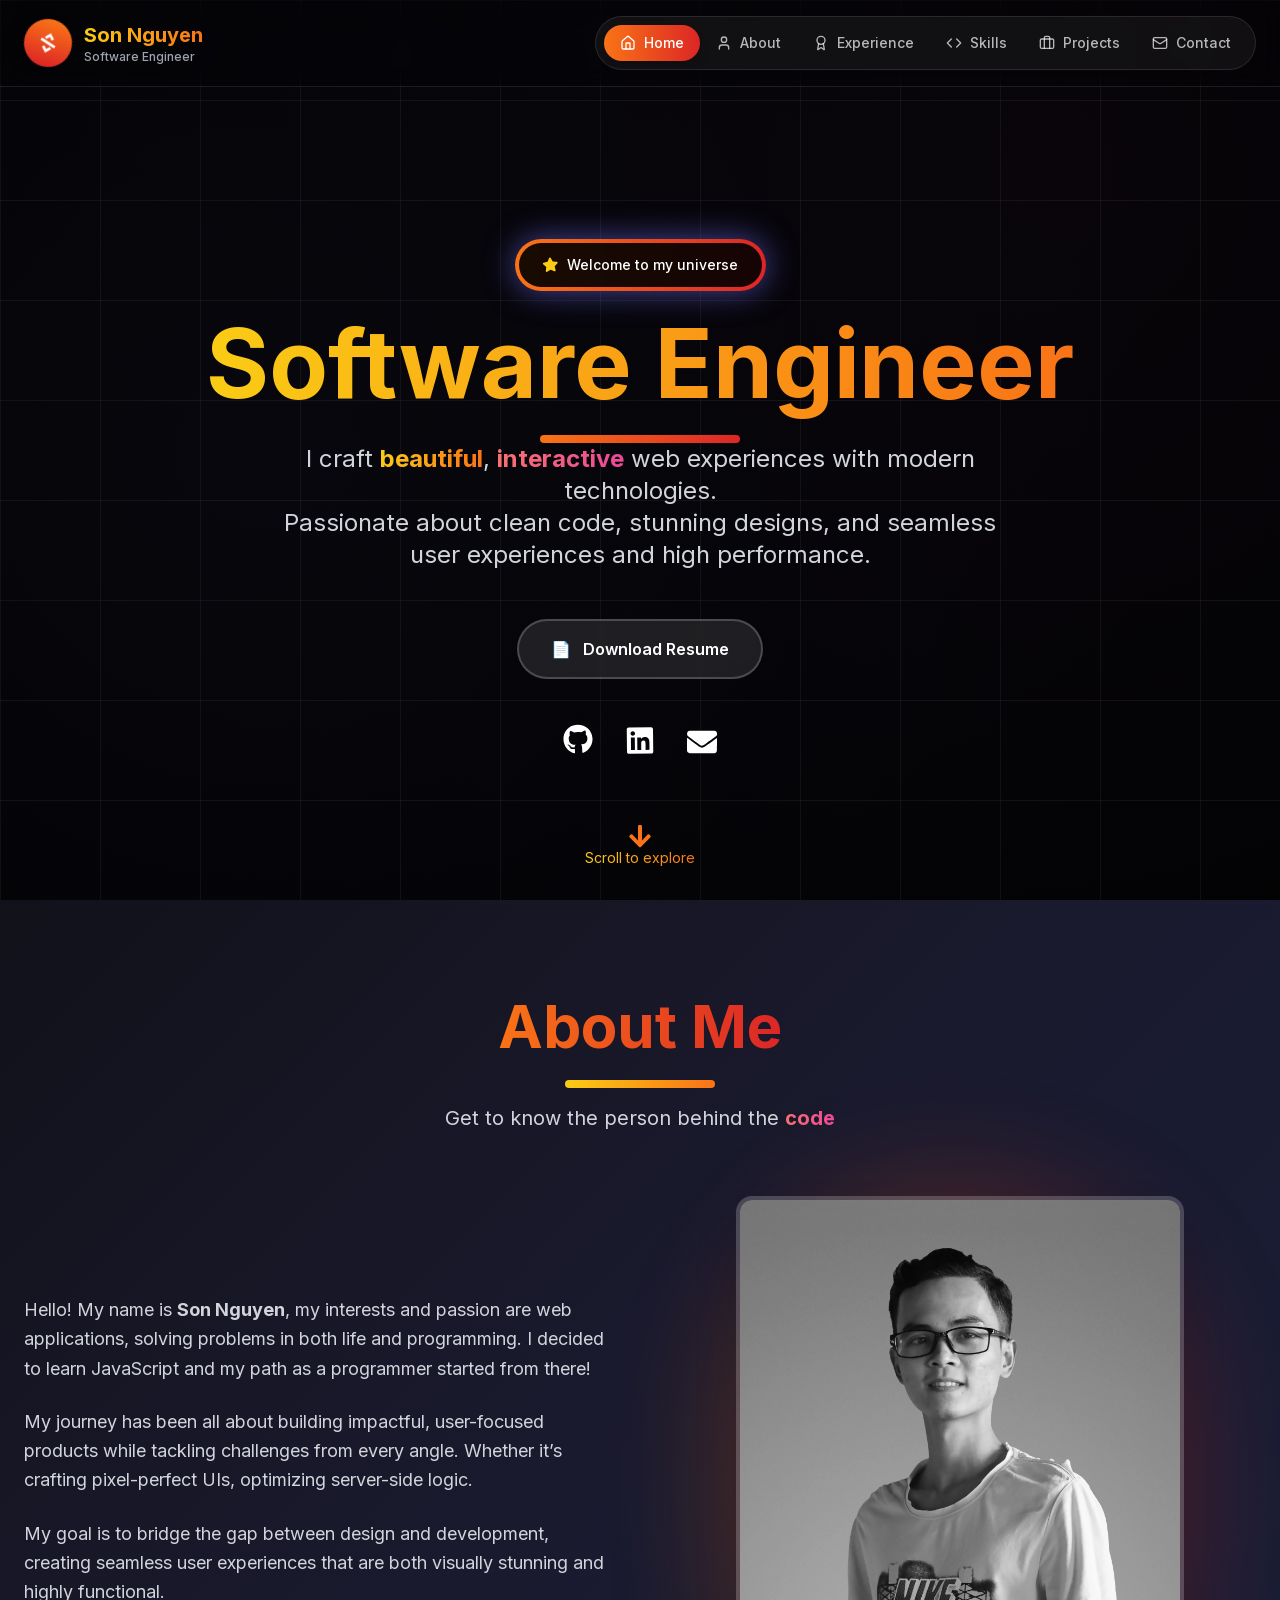
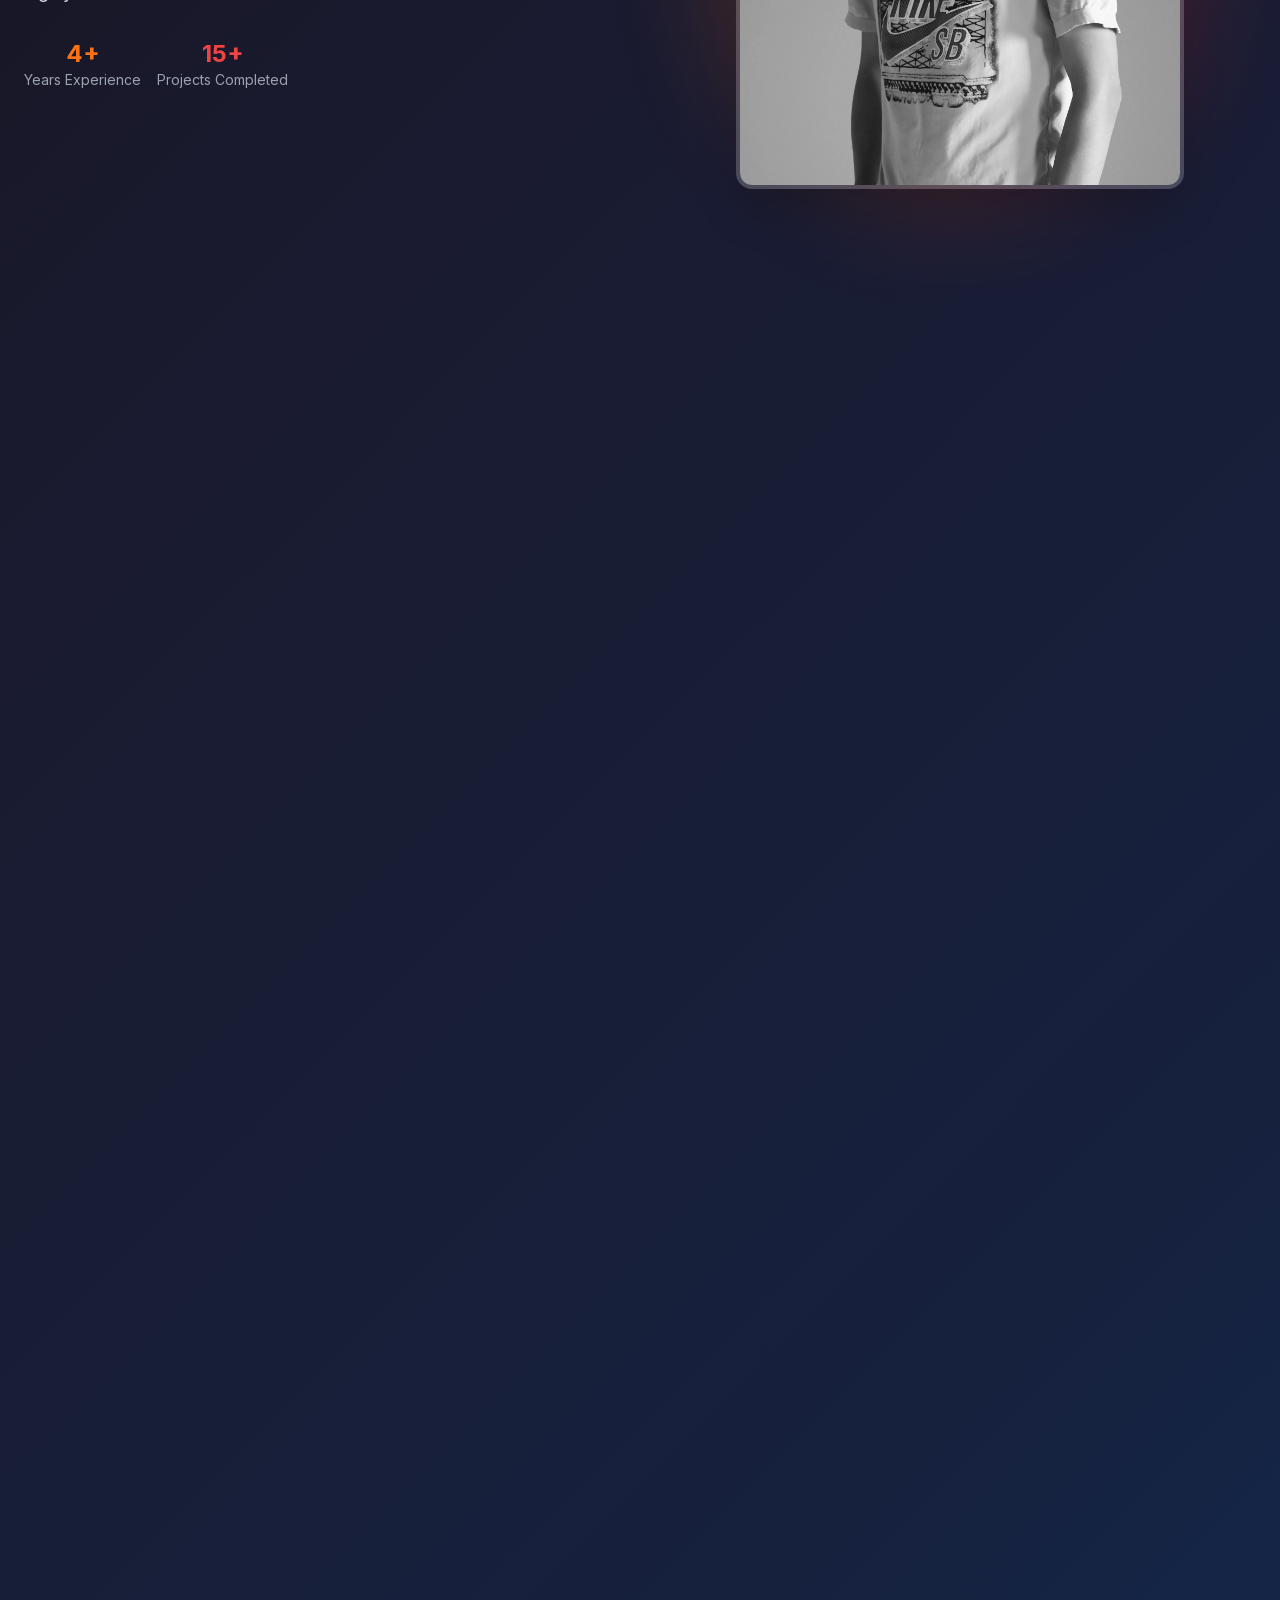
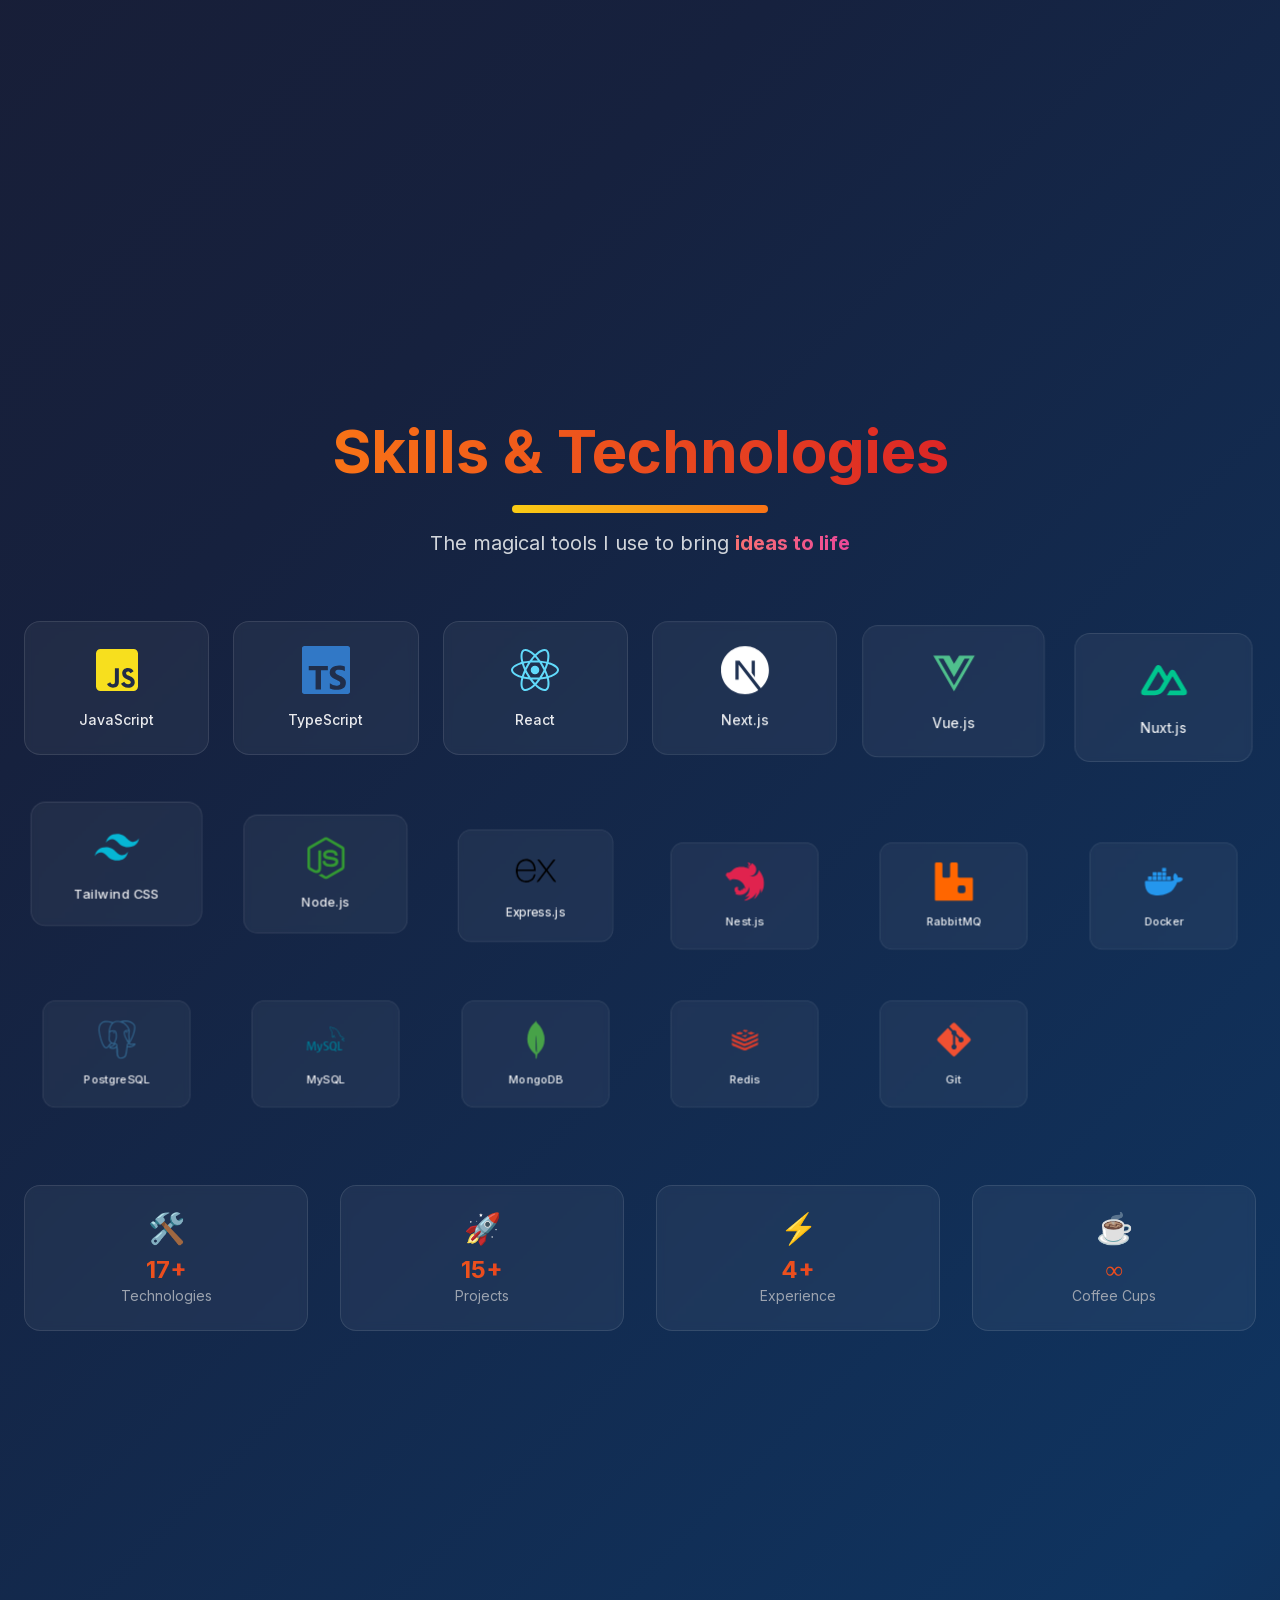
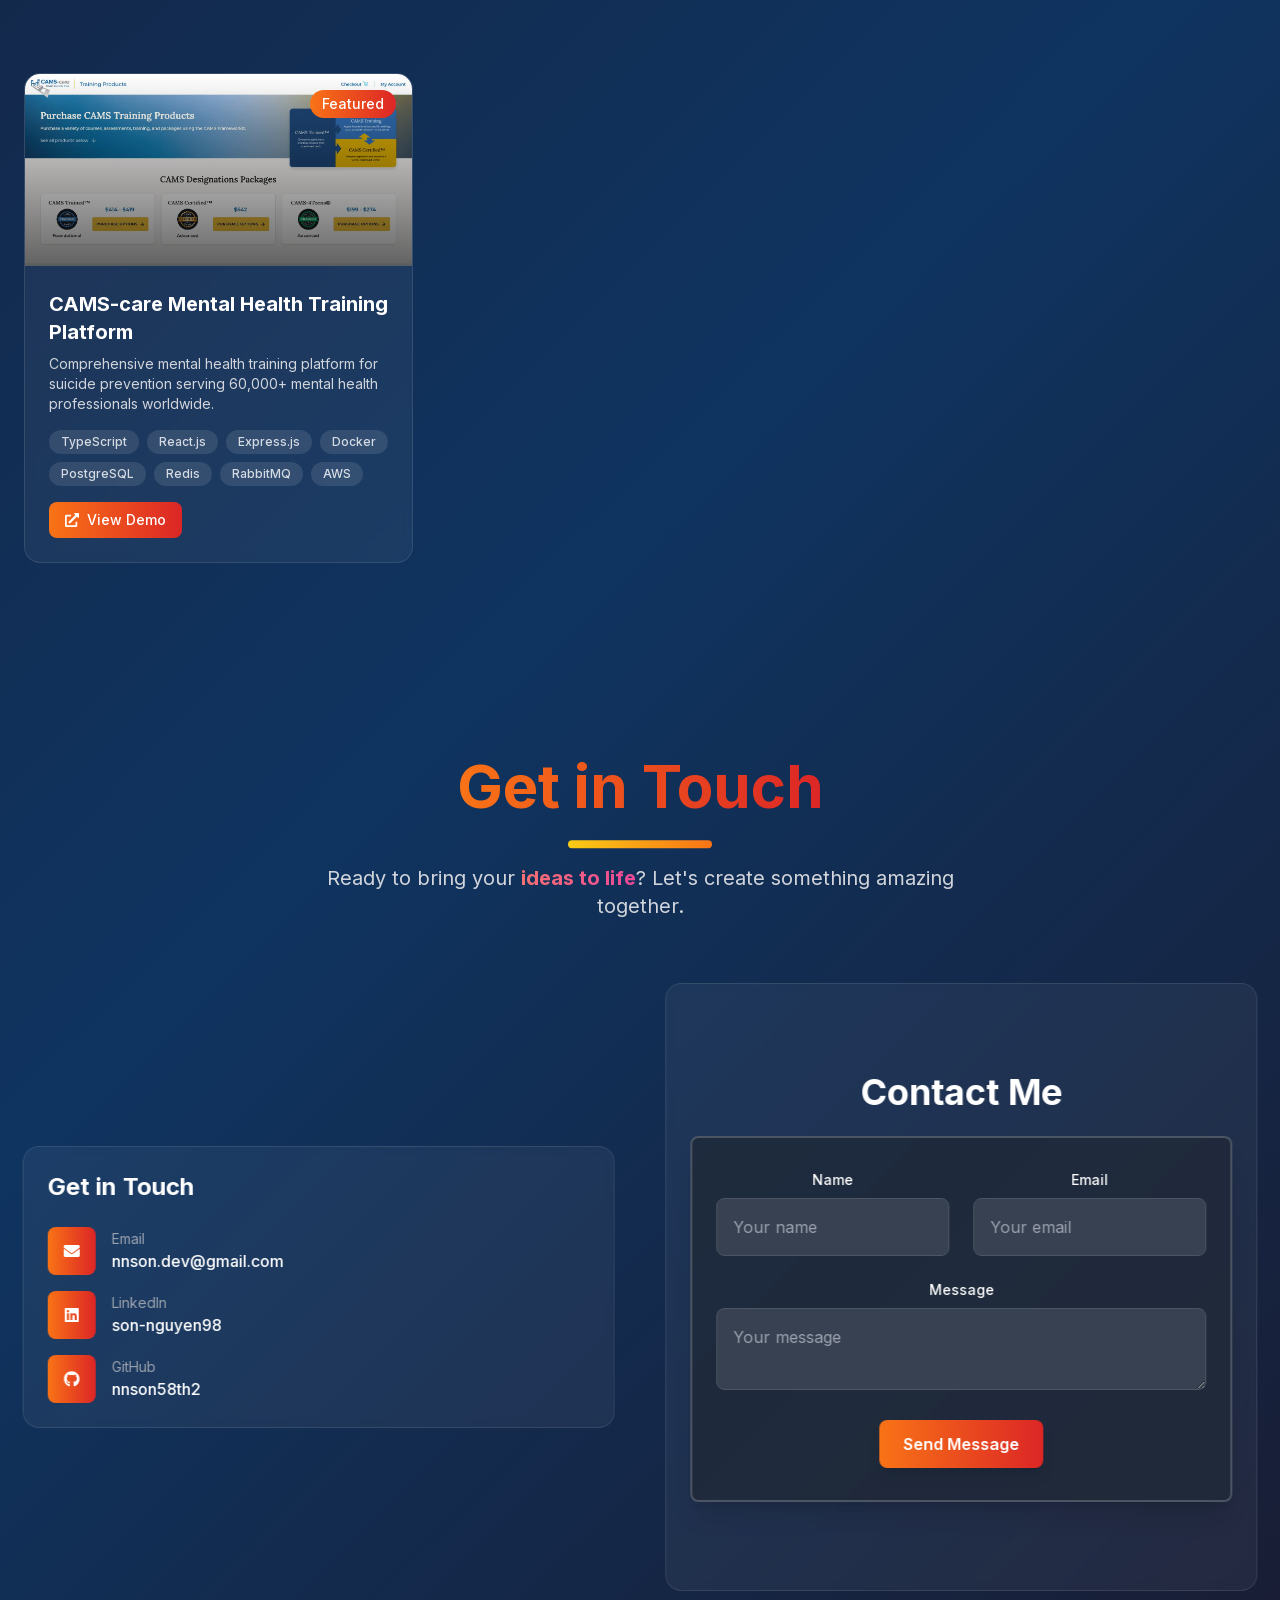
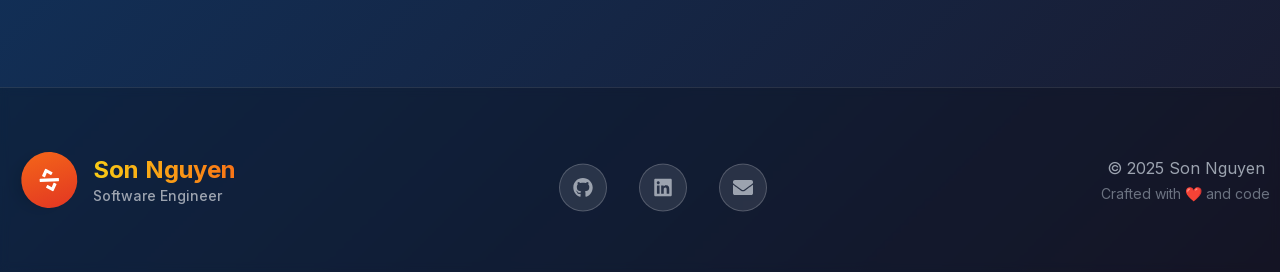
==== commit b5b4326c: "Deploy from portfolio repo: feat: Implement the UI project list nnson58th2/portfolio@626fa8d50e353eb" ====
--- a/index.html
+++ b/index.html
@@ -1,4 +1,4 @@
-<!DOCTYPE html><!--6LusF6dxIImF7dIQNdCQ8--><html lang="en"><head><meta charSet="utf-8"/><meta name="viewport" content="width=device-width, initial-scale=1"/><link rel="preload" href="/_next/static/media/e4af272ccee01ff0-s.p.woff2" as="font" crossorigin="" type="font/woff2"/><link rel="preload" as="image" href="/avatar.webp"/><link rel="stylesheet" href="/_next/static/css/6a478cdf17cc3514.css" data-precedence="next"/><link rel="preload" as="script" fetchPriority="low" href="/_next/static/chunks/webpack-afb744fa22b020e9.js"/><script src="/_next/static/chunks/4bd1b696-c023c6e3521b1417.js" async=""></script><script src="/_next/static/chunks/255-379c01dac331dc2b.js" async=""></script><script src="/_next/static/chunks/main-app-1b4500b93111eabf.js" async=""></script><script src="/_next/static/chunks/app/layout-6c66c8fba5797ff2.js" async=""></script><script src="/_next/static/chunks/30a37ab2-d1e0ff3a8643e6c8.js" async=""></script><script src="/_next/static/chunks/8e1d74a4-9c8f7c39278dc33b.js" async=""></script><script src="/_next/static/chunks/a0f462e1-e1e8bd14b5267d05.js" async=""></script><script src="/_next/static/chunks/164-00bb9d0df312348a.js" async=""></script><script src="/_next/static/chunks/app/page-1ae6b8b17ecab428.js" async=""></script><meta name="next-size-adjust" content=""/><meta name="theme-color" content="#f97316"/><title>Son Nguyen | Software Engineer</title><meta name="description" content="Personal blog and portfolio of Son Nguyen, sharing thoughts and experiences on software development, web technologies, and more."/><meta name="generator" content="Next.js"/><link rel="canonical" href="https://sonnguyen.dev"/><meta property="og:title" content="Son Nguyen | Software Engineer"/><meta property="og:description" content="Personal blog and portfolio of Son Nguyen, sharing thoughts and experiences on software development, web technologies, and more."/><meta property="og:url" content="https://sonnguyen.dev"/><meta property="og:site_name" content="Son Nguyen"/><meta property="og:locale" content="en_US"/><meta property="og:image" content="https://sonnguyen.dev/og/home.png"/><meta property="og:image:width" content="1200"/><meta property="og:image:height" content="630"/><meta property="og:image:alt" content="Son Nguyen | Software Engineer"/><meta property="og:type" content="website"/><meta name="twitter:card" content="summary_large_image"/><meta name="twitter:site" content="@sonnguyen"/><meta name="twitter:creator" content="@sonnguyen"/><meta name="twitter:title" content="Son Nguyen | Software Engineer"/><meta name="twitter:description" content="Personal blog and portfolio of Son Nguyen, sharing thoughts and experiences on software development, web technologies, and more."/><meta name="twitter:image" content="https://sonnguyen.dev/og/home.png"/><meta name="twitter:image:alt" content="Son Nguyen | Software Engineer"/><link rel="shortcut icon" href="/favicon.svg" sizes="any" type="image/svg+xml"/><link rel="icon" href="/favicon.ico" type="image/x-icon" sizes="48x48"/><link rel="icon" href="/favicon.ico" sizes="any" type="image/x-icon"/><link rel="apple-touch-icon" href="/apple-touch-icon.png" sizes="180x180" type="image/png"/><script src="/_next/static/chunks/polyfills-42372ed130431b0a.js" noModule=""></script></head><body class="__className_f367f3 relative"><div hidden=""><!--$--><!--/$--></div><div class="fixed inset-0 z-[-1] overflow-hidden"><div class="absolute inset-0 transition-all duration-2000 ease-linear" style="background:radial-gradient(circle at 20% 50%, hsl(240, 30%, 4%) 0%, transparent 80%),
+<!DOCTYPE html><!--ab9EZY3XsB82lJeeNth0D--><html lang="en"><head><meta charSet="utf-8"/><meta name="viewport" content="width=device-width, initial-scale=1"/><link rel="preload" href="/_next/static/media/e4af272ccee01ff0-s.p.woff2" as="font" crossorigin="" type="font/woff2"/><link rel="preload" as="image" href="/avatar.webp"/><link rel="preload" as="image" href="/training-platform-cams-care.webp"/><link rel="stylesheet" href="/_next/static/css/f7dd2c76b62cf530.css" data-precedence="next"/><link rel="preload" as="script" fetchPriority="low" href="/_next/static/chunks/webpack-afb744fa22b020e9.js"/><script src="/_next/static/chunks/4bd1b696-c023c6e3521b1417.js" async=""></script><script src="/_next/static/chunks/255-379c01dac331dc2b.js" async=""></script><script src="/_next/static/chunks/main-app-1b4500b93111eabf.js" async=""></script><script src="/_next/static/chunks/app/layout-6c66c8fba5797ff2.js" async=""></script><script src="/_next/static/chunks/30a37ab2-d1e0ff3a8643e6c8.js" async=""></script><script src="/_next/static/chunks/8e1d74a4-3b10777c6cf61f85.js" async=""></script><script src="/_next/static/chunks/a0f462e1-e1e8bd14b5267d05.js" async=""></script><script src="/_next/static/chunks/370-cfed14d48937773f.js" async=""></script><script src="/_next/static/chunks/app/page-23ae517924d4a361.js" async=""></script><meta name="next-size-adjust" content=""/><meta name="theme-color" content="#f97316"/><title>Son Nguyen | Software Engineer</title><meta name="description" content="Personal blog and portfolio of Son Nguyen, sharing thoughts and experiences on software development, web technologies, and more."/><meta name="generator" content="Next.js"/><link rel="canonical" href="https://sonnguyen.dev"/><meta property="og:title" content="Son Nguyen | Software Engineer"/><meta property="og:description" content="Personal blog and portfolio of Son Nguyen, sharing thoughts and experiences on software development, web technologies, and more."/><meta property="og:url" content="https://sonnguyen.dev"/><meta property="og:site_name" content="Son Nguyen"/><meta property="og:locale" content="en_US"/><meta property="og:image" content="https://sonnguyen.dev/og/home.png"/><meta property="og:image:width" content="1200"/><meta property="og:image:height" content="630"/><meta property="og:image:alt" content="Son Nguyen | Software Engineer"/><meta property="og:type" content="website"/><meta name="twitter:card" content="summary_large_image"/><meta name="twitter:site" content="@sonnguyen"/><meta name="twitter:creator" content="@sonnguyen"/><meta name="twitter:title" content="Son Nguyen | Software Engineer"/><meta name="twitter:description" content="Personal blog and portfolio of Son Nguyen, sharing thoughts and experiences on software development, web technologies, and more."/><meta name="twitter:image" content="https://sonnguyen.dev/og/home.png"/><meta name="twitter:image:alt" content="Son Nguyen | Software Engineer"/><link rel="shortcut icon" href="/favicon.svg" sizes="any" type="image/svg+xml"/><link rel="icon" href="/favicon.ico" type="image/x-icon" sizes="48x48"/><link rel="icon" href="/favicon.ico" sizes="any" type="image/x-icon"/><link rel="apple-touch-icon" href="/apple-touch-icon.png" sizes="180x180" type="image/png"/><script src="/_next/static/chunks/polyfills-42372ed130431b0a.js" noModule=""></script></head><body class="__className_f367f3 relative"><div hidden=""><!--$--><!--/$--></div><div class="fixed inset-0 z-[-1] overflow-hidden"><div class="absolute inset-0 transition-all duration-2000 ease-linear" style="background:radial-gradient(circle at 20% 50%, hsl(240, 30%, 4%) 0%, transparent 80%),
             radial-gradient(circle at 80% 20%, hsl(280, 35%, 3%) 0%, transparent 80%),
             linear-gradient(135deg, hsl(220, 40%, 1%) 0%, hsl(180, 50%, 0.5%) 100%)"></div><div class="absolute inset-0" style="background-image:linear-gradient(rgba(255,255,255,0.05) 1px, transparent 1px),
-            linear-gradient(90deg, rgba(255,255,255,0.05) 1px, transparent 1px);background-size:100px 100px"></div></div><div class="relative w-full flex flex-col text-white"><header class="fixed top-0 left-0 w-full z-[9999] backdrop-blur-md bg-black/20 border-b border-white/10" style="transform:translateY(-100px)"><div class="max-w-7xl mx-auto px-4 sm:px-6 py-4 flex items-center justify-between"><div class="flex items-center space-x-3 cursor-pointer group" style="opacity:0;transform:translateX(-20px)"><div class="w-12 h-12 rounded-full bg-gradient-to-r from-orange-500 to-red-600 flex items-center justify-center shadow-lg group-hover:shadow-xl transition-all duration-300"><svg stroke="currentColor" fill="currentColor" stroke-width="0" viewBox="0 0 640 512" class="text-white text-xl" height="1em" width="1em" xmlns="http://www.w3.org/2000/svg"><path d="M278.9 511.5l-61-17.7c-6.4-1.8-10-8.5-8.2-14.9L346.2 8.7c1.8-6.4 8.5-10 14.9-8.2l61 17.7c6.4 1.8 10 8.5 8.2 14.9L293.8 503.3c-1.9 6.4-8.5 10.1-14.9 8.2zm-114-112.2l43.5-46.4c4.6-4.9 4.3-12.7-.8-17.2L117 256l90.6-79.7c5.1-4.5 5.5-12.3.8-17.2l-43.5-46.4c-4.5-4.8-12.1-5.1-17-.5L3.8 247.2c-5.1 4.7-5.1 12.8 0 17.5l144.1 135.1c4.9 4.6 12.5 4.4 17-.5zm327.2.6l144.1-135.1c5.1-4.7 5.1-12.8 0-17.5L492.1 112.1c-4.8-4.5-12.4-4.3-17 .5L431.6 159c-4.6 4.9-4.3 12.7.8 17.2L523 256l-90.6 79.7c-5.1 4.5-5.5 12.3-.8 17.2l43.5 46.4c4.5 4.9 12.1 5.1 17 .6z"></path></svg></div><div class="flex flex-col"><span class="text-xl font-bold bg-gradient-to-r from-yellow-400 to-orange-500 bg-clip-text text-transparent group-hover:scale-105 transition-transform duration-300">Son Nguyen</span><span class="text-xs text-gray-400 font-medium">Software Engineer</span></div></div><div style="opacity:0;transform:translateX(20px)"><nav class="w-full relative"><div class="hidden md:flex items-center bg-white/5 backdrop-blur-sm rounded-full border border-white/10 px-2 py-2"><button class="relative flex items-center space-x-2 px-4 py-2 rounded-full transition-all duration-300 font-medium group bg-gradient-to-r from-orange-500 to-red-600 text-white shadow-lg" tabindex="0" style="opacity:0;transform:translateY(-20px)"><svg xmlns="http://www.w3.org/2000/svg" width="16" height="16" viewBox="0 0 24 24" fill="none" stroke="currentColor" stroke-width="2" stroke-linecap="round" stroke-linejoin="round" class="lucide lucide-house text-white" aria-hidden="true"><path d="M15 21v-8a1 1 0 0 0-1-1h-4a1 1 0 0 0-1 1v8"></path><path d="M3 10a2 2 0 0 1 .709-1.528l7-6a2 2 0 0 1 2.582 0l7 6A2 2 0 0 1 21 10v9a2 2 0 0 1-2 2H5a2 2 0 0 1-2-2z"></path></svg><span class="text-sm">Home</span></button><button class="relative flex items-center space-x-2 px-4 py-2 rounded-full transition-all duration-300 font-medium group text-white/70 hover:text-white hover:bg-white/10" tabindex="0" style="opacity:0;transform:translateY(-20px)"><svg xmlns="http://www.w3.org/2000/svg" width="16" height="16" viewBox="0 0 24 24" fill="none" stroke="currentColor" stroke-width="2" stroke-linecap="round" stroke-linejoin="round" class="lucide lucide-user text-white/70 group-hover:text-white" aria-hidden="true"><path d="M19 21v-2a4 4 0 0 0-4-4H9a4 4 0 0 0-4 4v2"></path><circle cx="12" cy="7" r="4"></circle></svg><span class="text-sm">About</span></button><button class="relative flex items-center space-x-2 px-4 py-2 rounded-full transition-all duration-300 font-medium group text-white/70 hover:text-white hover:bg-white/10" tabindex="0" style="opacity:0;transform:translateY(-20px)"><svg xmlns="http://www.w3.org/2000/svg" width="16" height="16" viewBox="0 0 24 24" fill="none" stroke="currentColor" stroke-width="2" stroke-linecap="round" stroke-linejoin="round" class="lucide lucide-award text-white/70 group-hover:text-white" aria-hidden="true"><path d="m15.477 12.89 1.515 8.526a.5.5 0 0 1-.81.47l-3.58-2.687a1 1 0 0 0-1.197 0l-3.586 2.686a.5.5 0 0 1-.81-.469l1.514-8.526"></path><circle cx="12" cy="8" r="6"></circle></svg><span class="text-sm">Experience</span></button><button class="relative flex items-center space-x-2 px-4 py-2 rounded-full transition-all duration-300 font-medium group text-white/70 hover:text-white hover:bg-white/10" tabindex="0" style="opacity:0;transform:translateY(-20px)"><svg xmlns="http://www.w3.org/2000/svg" width="16" height="16" viewBox="0 0 24 24" fill="none" stroke="currentColor" stroke-width="2" stroke-linecap="round" stroke-linejoin="round" class="lucide lucide-code text-white/70 group-hover:text-white" aria-hidden="true"><path d="m16 18 6-6-6-6"></path><path d="m8 6-6 6 6 6"></path></svg><span class="text-sm">Skills</span></button><button class="relative flex items-center space-x-2 px-4 py-2 rounded-full transition-all duration-300 font-medium group text-white/70 hover:text-white hover:bg-white/10" tabindex="0" style="opacity:0;transform:translateY(-20px)"><svg xmlns="http://www.w3.org/2000/svg" width="16" height="16" viewBox="0 0 24 24" fill="none" stroke="currentColor" stroke-width="2" stroke-linecap="round" stroke-linejoin="round" class="lucide lucide-mail text-white/70 group-hover:text-white" aria-hidden="true"><path d="m22 7-8.991 5.727a2 2 0 0 1-2.009 0L2 7"></path><rect x="2" y="4" width="20" height="16" rx="2"></rect></svg><span class="text-sm">Contact</span></button></div><div class="md:hidden"><button class="relative text-white hover:text-blue-400 transition-colors duration-300 p-3 rounded-full bg-white/10 backdrop-blur-sm border border-white/20 hover:bg-white/20" tabindex="0"><div style="opacity:0;transform:rotate(90deg)"><svg xmlns="http://www.w3.org/2000/svg" width="24" height="24" viewBox="0 0 24 24" fill="none" stroke="currentColor" stroke-width="2" stroke-linecap="round" stroke-linejoin="round" class="lucide lucide-menu" aria-hidden="true"><path d="M4 5h16"></path><path d="M4 12h16"></path><path d="M4 19h16"></path></svg></div></button></div><div class="absolute -bottom-[22px] right-[18px] w-4 h-4 bg-black/95 border-l border-t border-white/20 transform rotate-45 z-50" style="opacity:0"></div><div class="md:hidden absolute top-16 right-0 bg-black/95 backdrop-blur-xl border border-white/20 rounded-2xl min-w-[200px] z-40 shadow-2xl overflow-hidden" style="height:0px;opacity:0"><div class="p-3"><button class="w-full flex items-center space-x-3 py-3 px-4 rounded-xl font-medium relative group bg-gradient-to-r from-orange-500 to-red-600 text-white"><svg xmlns="http://www.w3.org/2000/svg" width="18" height="18" viewBox="0 0 24 24" fill="none" stroke="currentColor" stroke-width="2" stroke-linecap="round" stroke-linejoin="round" class="lucide lucide-house text-white" aria-hidden="true"><path d="M15 21v-8a1 1 0 0 0-1-1h-4a1 1 0 0 0-1 1v8"></path><path d="M3 10a2 2 0 0 1 .709-1.528l7-6a2 2 0 0 1 2.582 0l7 6A2 2 0 0 1 21 10v9a2 2 0 0 1-2 2H5a2 2 0 0 1-2-2z"></path></svg><span class="relative z-10">Home</span></button><button class="w-full flex items-center space-x-3 py-3 px-4 rounded-xl font-medium relative group text-white"><svg xmlns="http://www.w3.org/2000/svg" width="18" height="18" viewBox="0 0 24 24" fill="none" stroke="currentColor" stroke-width="2" stroke-linecap="round" stroke-linejoin="round" class="lucide lucide-user text-white/70 group-hover:text-blue-400" aria-hidden="true"><path d="M19 21v-2a4 4 0 0 0-4-4H9a4 4 0 0 0-4 4v2"></path><circle cx="12" cy="7" r="4"></circle></svg><span class="relative z-10">About</span></button><button class="w-full flex items-center space-x-3 py-3 px-4 rounded-xl font-medium relative group text-white"><svg xmlns="http://www.w3.org/2000/svg" width="18" height="18" viewBox="0 0 24 24" fill="none" stroke="currentColor" stroke-width="2" stroke-linecap="round" stroke-linejoin="round" class="lucide lucide-award text-white/70 group-hover:text-blue-400" aria-hidden="true"><path d="m15.477 12.89 1.515 8.526a.5.5 0 0 1-.81.47l-3.58-2.687a1 1 0 0 0-1.197 0l-3.586 2.686a.5.5 0 0 1-.81-.469l1.514-8.526"></path><circle cx="12" cy="8" r="6"></circle></svg><span class="relative z-10">Experience</span></button><button class="w-full flex items-center space-x-3 py-3 px-4 rounded-xl font-medium relative group text-white"><svg xmlns="http://www.w3.org/2000/svg" width="18" height="18" viewBox="0 0 24 24" fill="none" stroke="currentColor" stroke-width="2" stroke-linecap="round" stroke-linejoin="round" class="lucide lucide-code text-white/70 group-hover:text-blue-400" aria-hidden="true"><path d="m16 18 6-6-6-6"></path><path d="m8 6-6 6 6 6"></path></svg><span class="relative z-10">Skills</span></button><button class="w-full flex items-center space-x-3 py-3 px-4 rounded-xl font-medium relative group text-white"><svg xmlns="http://www.w3.org/2000/svg" width="18" height="18" viewBox="0 0 24 24" fill="none" stroke="currentColor" stroke-width="2" stroke-linecap="round" stroke-linejoin="round" class="lucide lucide-mail text-white/70 group-hover:text-blue-400" aria-hidden="true"><path d="m22 7-8.991 5.727a2 2 0 0 1-2.009 0L2 7"></path><rect x="2" y="4" width="20" height="16" rx="2"></rect></svg><span class="relative z-10">Contact</span></button></div></div></nav></div></div></header><section id="home" class="relative min-h-screen flex items-center justify-center px-6 pt-24"><div class="max-w-6xl mx-auto text-center" style="opacity:1;transform:none"><div class="mb-8" style="opacity:0;transform:translateY(30px) scale(0.8)"><div class="inline-block p-1 rounded-full bg-gradient-to-r from-orange-500 to-red-600 mb-6"><div class="bg-black/90 rounded-full px-6 py-3 flex items-center gap-2"><div><svg stroke="currentColor" fill="currentColor" stroke-width="0" viewBox="0 0 576 512" class="text-yellow-400" height="1em" width="1em" xmlns="http://www.w3.org/2000/svg"><path d="M259.3 17.8L194 150.2 47.9 171.5c-26.2 3.8-36.7 36.1-17.7 54.6l105.7 103-25 145.5c-4.5 26.3 23.2 46 46.4 33.7L288 439.6l130.7 68.7c23.2 12.2 50.9-7.4 46.4-33.7l-25-145.5 105.7-103c19-18.5 8.5-50.8-17.7-54.6L382 150.2 316.7 17.8c-11.7-23.6-45.6-23.9-57.4 0z"></path></svg></div><span class="text-sm font-medium">Welcome to my universe</span></div></div><div class="relative"><h1 class="text-5xl md:text-8xl font-bold mb-6 leading-tight cursor-default select-text" style="opacity:0"><span class="bg-gradient-to-r from-yellow-400 to-orange-500 bg-clip-text text-transparent cursor-default">Software Engineer</span></h1><div class="h-2 bg-gradient-to-r from-orange-500 to-red-600 mx-auto rounded-full" style="width:0px"></div></div><p class="text-xl md:text-2xl text-gray-300 max-w-3xl mx-auto mb-12 leading-relaxed cursor-default select-text" style="opacity:0;transform:translateY(30px)">I craft<!-- --> <span class="font-bold bg-gradient-to-r from-yellow-400 to-orange-500 bg-clip-text text-transparent">beautiful</span>,<!-- --> <span class="font-bold bg-gradient-to-r from-red-400 to-pink-500 bg-clip-text text-transparent">interactive</span> <!-- -->web experiences with modern technologies.<br/>Passionate about clean code, stunning designs, and seamless user experiences and high performance.</p></div><div class="flex justify-center mb-12" style="opacity:0;transform:translateY(30px)"><a href="./cv.pdf" target="_blank" class="px-8 py-4 bg-white/10 hover:bg-white/20 backdrop-blur-sm text-white font-semibold rounded-full border-2 border-white/20 transition-all duration-300 flex items-center gap-3" tabindex="0"><div>📄</div>Download CV</a></div><div class="flex justify-center space-x-8" style="opacity:0"><a href="https://github.com/nnson58th2" target="_blank" rel="noopener noreferrer" class="text-3xl hover:text-primary transition-all duration-200 relative" tabindex="0"><svg stroke="currentColor" fill="currentColor" stroke-width="0" viewBox="0 0 496 512" height="1em" width="1em" xmlns="http://www.w3.org/2000/svg"><path d="M165.9 397.4c0 2-2.3 3.6-5.2 3.6-3.3.3-5.6-1.3-5.6-3.6 0-2 2.3-3.6 5.2-3.6 3-.3 5.6 1.3 5.6 3.6zm-31.1-4.5c-.7 2 1.3 4.3 4.3 4.9 2.6 1 5.6 0 6.2-2s-1.3-4.3-4.3-5.2c-2.6-.7-5.5.3-6.2 2.3zm44.2-1.7c-2.9.7-4.9 2.6-4.6 4.9.3 2 2.9 3.3 5.9 2.6 2.9-.7 4.9-2.6 4.6-4.6-.3-1.9-3-3.2-5.9-2.9zM244.8 8C106.1 8 0 113.3 0 252c0 110.9 69.8 205.8 169.5 239.2 12.8 2.3 17.3-5.6 17.3-12.1 0-6.2-.3-40.4-.3-61.4 0 0-70 15-84.7-29.8 0 0-11.4-29.1-27.8-36.6 0 0-22.9-15.7 1.6-15.4 0 0 24.9 2 38.6 25.8 21.9 38.6 58.6 27.5 72.9 20.9 2.3-16 8.8-27.1 16-33.7-55.9-6.2-112.3-14.3-112.3-110.5 0-27.5 7.6-41.3 23.6-58.9-2.6-6.5-11.1-33.3 2.6-67.9 20.9-6.5 69 27 69 27 20-5.6 41.5-8.5 62.8-8.5s42.8 2.9 62.8 8.5c0 0 48.1-33.6 69-27 13.7 34.7 5.2 61.4 2.6 67.9 16 17.7 25.8 31.5 25.8 58.9 0 96.5-58.9 104.2-114.8 110.5 9.2 7.9 17 22.9 17 46.4 0 33.7-.3 75.4-.3 83.6 0 6.5 4.6 14.4 17.3 12.1C428.2 457.8 496 362.9 496 252 496 113.3 383.5 8 244.8 8zM97.2 352.9c-1.3 1-1 3.3.7 5.2 1.6 1.6 3.9 2.3 5.2 1 1.3-1 1-3.3-.7-5.2-1.6-1.6-3.9-2.3-5.2-1zm-10.8-8.1c-.7 1.3.3 2.9 2.3 3.9 1.6 1 3.6.7 4.3-.7.7-1.3-.3-2.9-2.3-3.9-2-.6-3.6-.3-4.3.7zm32.4 35.6c-1.6 1.3-1 4.3 1.3 6.2 2.3 2.3 5.2 2.6 6.5 1 1.3-1.3.7-4.3-1.3-6.2-2.2-2.3-5.2-2.6-6.5-1zm-11.4-14.7c-1.6 1-1.6 3.6 0 5.9 1.6 2.3 4.3 3.3 5.6 2.3 1.6-1.3 1.6-3.9 0-6.2-1.4-2.3-4-3.3-5.6-2z"></path></svg><div class="absolute inset-0 bg-gradient-to-r from-transparent via-white/20 to-transparent" style="opacity:0"></div></a><a href="https://www.linkedin.com/in/son-nguyen98/" target="_blank" rel="noopener noreferrer" class="text-3xl hover:text-primary transition-all duration-200 relative" tabindex="0"><svg stroke="currentColor" fill="currentColor" stroke-width="0" viewBox="0 0 448 512" height="1em" width="1em" xmlns="http://www.w3.org/2000/svg"><path d="M416 32H31.9C14.3 32 0 46.5 0 64.3v383.4C0 465.5 14.3 480 31.9 480H416c17.6 0 32-14.5 32-32.3V64.3c0-17.8-14.4-32.3-32-32.3zM135.4 416H69V202.2h66.5V416zm-33.2-243c-21.3 0-38.5-17.3-38.5-38.5S80.9 96 102.2 96c21.2 0 38.5 17.3 38.5 38.5 0 21.3-17.2 38.5-38.5 38.5zm282.1 243h-66.4V312c0-24.8-.5-56.7-34.5-56.7-34.6 0-39.9 27-39.9 54.9V416h-66.4V202.2h63.7v29.2h.9c8.9-16.8 30.6-34.5 62.9-34.5 67.2 0 79.7 44.3 79.7 101.9V416z"></path></svg><div class="absolute inset-0 bg-gradient-to-r from-transparent via-white/20 to-transparent" style="opacity:0"></div></a><a href="mailto:nnson.dev@gmail.com" target="_blank" rel="noopener noreferrer" class="text-3xl hover:text-primary transition-all duration-200 relative" tabindex="0"><svg stroke="currentColor" fill="currentColor" stroke-width="0" viewBox="0 0 512 512" height="1em" width="1em" xmlns="http://www.w3.org/2000/svg"><path d="M502.3 190.8c3.9-3.1 9.7-.2 9.7 4.7V400c0 26.5-21.5 48-48 48H48c-26.5 0-48-21.5-48-48V195.6c0-5 5.7-7.8 9.7-4.7 22.4 17.4 52.1 39.5 154.1 113.6 21.1 15.4 56.7 47.8 92.2 47.6 35.7.3 72-32.8 92.3-47.6 102-74.1 131.6-96.3 154-113.7zM256 320c23.2.4 56.6-29.2 73.4-41.4 132.7-96.3 142.8-104.7 173.4-128.7 5.8-4.5 9.2-11.5 9.2-18.9v-19c0-26.5-21.5-48-48-48H48C21.5 64 0 85.5 0 112v19c0 7.4 3.4 14.3 9.2 18.9 30.6 23.9 40.7 32.4 173.4 128.7 16.8 12.2 50.2 41.8 73.4 41.4z"></path></svg><div class="absolute inset-0 bg-gradient-to-r from-transparent via-white/20 to-transparent" style="opacity:0"></div></a></div></div><div class="hidden md:block absolute bottom-8 left-1/2 transform -translate-x-1/2" style="opacity:0"><div class="text-3xl bg-gradient-to-r from-orange-500 to-red-600 bg-clip-text text-transparent cursor-pointer"><svg stroke="currentColor" fill="currentColor" stroke-width="0" viewBox="0 0 448 512" height="1em" width="1em" xmlns="http://www.w3.org/2000/svg"><path d="M413.1 222.5l22.2 22.2c9.4 9.4 9.4 24.6 0 33.9L241 473c-9.4 9.4-24.6 9.4-33.9 0L12.7 278.6c-9.4-9.4-9.4-24.6 0-33.9l22.2-22.2c9.5-9.5 25-9.3 34.3.4L184 343.4V56c0-13.3 10.7-24 24-24h32c13.3 0 24 10.7 24 24v287.4l114.8-120.5c9.3-9.8 24.8-10 34.3-.4z"></path></svg></div><div class="mt-2 text-sm bg-gradient-to-r from-yellow-400 to-orange-500 bg-clip-text text-transparent">Scroll to explore</div></div></section><section id="about" class="py-12 md:py-24 relative"><div class="max-w-7xl mx-auto px-6"><div class="text-center mb-16" style="opacity:0;transform:translateY(30px)"><h2 class="text-4xl md:text-6xl font-bold mb-6"><span class="bg-gradient-to-r from-orange-500 to-red-600 bg-clip-text text-transparent">About Me</span></h2><div class="h-2 bg-gradient-to-r from-yellow-400 to-orange-500 mx-auto rounded-full mb-4" style="width:0px"></div><p class="text-xl text-gray-300 max-w-2xl mx-auto" style="opacity:0">Get to know the person behind the<!-- --> <span class="font-bold bg-gradient-to-r from-red-400 to-pink-500 bg-clip-text text-transparent">code</span></p></div><div class="lg:hidden mb-12" style="opacity:0;transform:translateY(30px)"><div class="relative w-full max-w-sm mx-auto"><div class="absolute inset-0 bg-gradient-to-r from-orange-500 to-red-600 rounded-full blur-3xl opacity-30"></div><img src="/avatar.webp" alt="Son Nguyen Avatar" class="relative w-full h-auto rounded-2xl border-4 border-white/20 shadow-2xl"/></div></div><div class="grid lg:grid-cols-2 gap-12 items-center"><div style="opacity:0;transform:translateX(-50px)"><div class="space-y-6 text-lg text-gray-300 leading-relaxed"><p>Hello! My name is <strong>Son Nguyen</strong>, my interests and passion are web applications, solving problems in both life and programming. I decided to learn JavaScript and my path as a programmer started from there!</p><p>My journey has been all about building impactful, user-focused products while tackling challenges from every angle. Whether it’s crafting pixel-perfect UIs, optimizing server-side logic.</p><p>My goal is to bridge the gap between design and development, creating seamless user experiences that are both visually stunning and highly functional.</p></div><div class="flex gap-4 mt-8"><div class="text-center"><div class="text-2xl font-bold text-orange-500">3+</div><div class="text-sm text-gray-400">Years Experience</div></div><div class="text-center"><div class="text-2xl font-bold text-red-500">15+</div><div class="text-sm text-gray-400">Projects Completed</div></div></div></div><div class="hidden lg:block" style="opacity:0;transform:translateX(50px)"><div class="relative w-full max-w-md mx-auto"><div class="absolute inset-0 bg-gradient-to-r from-orange-500 to-red-600 rounded-full blur-3xl opacity-30"></div><img src="/avatar.webp" alt="Son Nguyen Avatar" class="relative w-full h-auto rounded-2xl border-4 border-white/20 shadow-2xl"/></div></div></div></div></section><section id="experience" class="py-12 md:py-24 relative"><div class="max-w-7xl mx-auto px-4 md:px-6"><div class="text-center mb-12 md:mb-16" style="opacity:0;transform:translateY(30px)"><h2 class="text-4xl md:text-6xl font-bold mb-6"><span class="bg-gradient-to-r from-orange-500 to-red-600 bg-clip-text text-transparent">Experience</span></h2><div class="h-2 bg-gradient-to-r from-yellow-400 to-orange-500 mx-auto rounded-full mb-4" style="width:0px"></div><p class="text-xl text-gray-300 max-w-2xl mx-auto" style="opacity:0">My professional journey in<!-- --> <span class="font-bold bg-gradient-to-r from-red-400 to-pink-500 bg-clip-text text-transparent">software development</span></p></div><div class="max-w-4xl mx-auto"><div class="relative" style="opacity:0;transform:translateX(-50px)"><div class="relative md:pl-20 group pb-8 md:pb-12" style="opacity:0;transform:translateY(50px)"><div class="bg-white/5 backdrop-blur-sm border border-white/10 rounded-xl md:rounded-2xl p-4 md:p-8 hover:bg-white/10 transition-all duration-300 relative overflow-hidden h-full flex flex-col"><div class="absolute inset-0 bg-gradient-to-r from-orange-500 to-red-600 opacity-0 group-hover:opacity-10 transition-opacity duration-300"></div><h3 class="text-lg md:text-2xl font-bold mb-2 bg-gradient-to-r from-orange-500 to-red-600 bg-clip-text text-transparent relative z-10">Software Engineer</h3><div class="flex flex-col md:flex-row md:items-center md:justify-between mb-4 relative z-10"><span class="text-base md:text-lg font-semibold bg-gradient-to-r from-yellow-400 to-orange-500 bg-clip-text text-transparent mb-1 md:mb-0">Screen1 Technologies</span><span class="text-gray-400 text-sm md:text-base">05/2022<!-- --> - <!-- -->Present</span></div><ul class="space-y-3 text-gray-300 relative z-10"><li class="flex items-start md:items-start"><span class="hidden md:block text-sm mr-3 mt-1.5 w-2 h-2 bg-gradient-to-r from-red-400 to-pink-500 rounded-full flex-shrink-0"></span><span class="group-hover:text-white transition-colors duration-300 md:ml-0">Clarifying analyzing requirements, and applying best practices to implement feature tasks.</span></li><li class="flex items-start md:items-start"><span class="hidden md:block text-sm mr-3 mt-1.5 w-2 h-2 bg-gradient-to-r from-red-400 to-pink-500 rounded-full flex-shrink-0"></span><span class="group-hover:text-white transition-colors duration-300 md:ml-0">Refactored the backend codebase, database queries for better performance.</span></li><li class="flex items-start md:items-start"><span class="hidden md:block text-sm mr-3 mt-1.5 w-2 h-2 bg-gradient-to-r from-red-400 to-pink-500 rounded-full flex-shrink-0"></span><span class="group-hover:text-white transition-colors duration-300 md:ml-0">Refining and debugging application issues to enhance functionality and performance.</span></li><li class="flex items-start md:items-start"><span class="hidden md:block text-sm mr-3 mt-1.5 w-2 h-2 bg-gradient-to-r from-red-400 to-pink-500 rounded-full flex-shrink-0"></span><span class="group-hover:text-white transition-colors duration-300 md:ml-0">Optimized the existing User Certificate feature with <strong>Redis</strong> and <strong>RabbitMQ</strong> resulting in a <strong>70%</strong> performance improvement.</span></li><li class="flex items-start md:items-start"><span class="hidden md:block text-sm mr-3 mt-1.5 w-2 h-2 bg-gradient-to-r from-red-400 to-pink-500 rounded-full flex-shrink-0"></span><span class="group-hover:text-white transition-colors duration-300 md:ml-0">Integrated <strong>Stripe API</strong> to accept customer order payments.</span></li><li class="flex items-start md:items-start"><span class="hidden md:block text-sm mr-3 mt-1.5 w-2 h-2 bg-gradient-to-r from-red-400 to-pink-500 rounded-full flex-shrink-0"></span><span class="group-hover:text-white transition-colors duration-300 md:ml-0">Mentor and guide <strong>1 Fresher & 3 Junior Developers</strong> on Fullstack Development.</span></li></ul><div class="flex flex-wrap gap-2 pt-6 relative z-10"><a href="https://training.cams-care.com" target="_blank" rel="noopener noreferrer" class="text-sm underline text-gray-300 hover:text-white transition-all duration-300">Training Platform</a><a href="https://www.listenlayer.com" target="_blank" rel="noopener noreferrer" class="text-sm underline text-gray-300 hover:text-white transition-all duration-300">Listen Layer</a></div><div class="flex flex-wrap gap-2 pt-6 relative z-10"><span class="px-3 py-1 bg-white/10 border border-white/20 rounded-full text-xs font-medium text-gray-300 hover:bg-white/20 hover:text-white transition-all duration-300">Node.js</span><span class="px-3 py-1 bg-white/10 border border-white/20 rounded-full text-xs font-medium text-gray-300 hover:bg-white/20 hover:text-white transition-all duration-300">React.js</span><span class="px-3 py-1 bg-white/10 border border-white/20 rounded-full text-xs font-medium text-gray-300 hover:bg-white/20 hover:text-white transition-all duration-300">TypeScript</span><span class="px-3 py-1 bg-white/10 border border-white/20 rounded-full text-xs font-medium text-gray-300 hover:bg-white/20 hover:text-white transition-all duration-300">PostgreSQL</span><span class="px-3 py-1 bg-white/10 border border-white/20 rounded-full text-xs font-medium text-gray-300 hover:bg-white/20 hover:text-white transition-all duration-300">Redis</span><span class="px-3 py-1 bg-white/10 border border-white/20 rounded-full text-xs font-medium text-gray-300 hover:bg-white/20 hover:text-white transition-all duration-300">RabbitMQ</span><span class="px-3 py-1 bg-white/10 border border-white/20 rounded-full text-xs font-medium text-gray-300 hover:bg-white/20 hover:text-white transition-all duration-300">AWS</span></div></div></div><div class="relative md:pl-20 group pb-8 md:pb-12" style="opacity:0;transform:translateY(50px)"><div class="bg-white/5 backdrop-blur-sm border border-white/10 rounded-xl md:rounded-2xl p-4 md:p-8 hover:bg-white/10 transition-all duration-300 relative overflow-hidden h-full flex flex-col"><div class="absolute inset-0 bg-gradient-to-r from-yellow-400 to-orange-500 opacity-0 group-hover:opacity-10 transition-opacity duration-300"></div><h3 class="text-lg md:text-2xl font-bold mb-2 bg-gradient-to-r from-orange-500 to-red-600 bg-clip-text text-transparent relative z-10">Full Stack Developer</h3><div class="flex flex-col md:flex-row md:items-center md:justify-between mb-4 relative z-10"><span class="text-base md:text-lg font-semibold bg-gradient-to-r from-yellow-400 to-orange-500 bg-clip-text text-transparent mb-1 md:mb-0">Platfox/OTB</span><span class="text-gray-400 text-sm md:text-base">10/2020<!-- --> - <!-- -->05/2022</span></div><ul class="space-y-3 text-gray-300 relative z-10"><li class="flex items-start md:items-start"><span class="hidden md:block text-sm mr-3 mt-1.5 w-2 h-2 bg-gradient-to-r from-red-400 to-pink-500 rounded-full flex-shrink-0"></span><span class="group-hover:text-white transition-colors duration-300 md:ml-0">Help retailers in the <strong>Print On Demand</strong> with optimizations qualified products.</span></li><li class="flex items-start md:items-start"><span class="hidden md:block text-sm mr-3 mt-1.5 w-2 h-2 bg-gradient-to-r from-red-400 to-pink-500 rounded-full flex-shrink-0"></span><span class="group-hover:text-white transition-colors duration-300 md:ml-0">Responsible for the entire front-end part according to the work assigned by the team leader.</span></li><li class="flex items-start md:items-start"><span class="hidden md:block text-sm mr-3 mt-1.5 w-2 h-2 bg-gradient-to-r from-red-400 to-pink-500 rounded-full flex-shrink-0"></span><span class="group-hover:text-white transition-colors duration-300 md:ml-0">Implementing public APIs for sellers to build their own systems reduces the team's work by <strong>35%</strong>.</span></li><li class="flex items-start md:items-start"><span class="hidden md:block text-sm mr-3 mt-1.5 w-2 h-2 bg-gradient-to-r from-red-400 to-pink-500 rounded-full flex-shrink-0"></span><span class="group-hover:text-white transition-colors duration-300 md:ml-0">Optimize responsive design and optimize seamless user experience.</span></li></ul><div class="flex flex-wrap gap-2 pt-6 relative z-10"><a href="https://dashboard.otbzone.com" target="_blank" rel="noopener noreferrer" class="text-sm underline text-gray-300 hover:text-white transition-all duration-300">OTB Fulfillment</a></div><div class="flex flex-wrap gap-2 pt-6 relative z-10"><span class="px-3 py-1 bg-white/10 border border-white/20 rounded-full text-xs font-medium text-gray-300 hover:bg-white/20 hover:text-white transition-all duration-300">Node.js</span><span class="px-3 py-1 bg-white/10 border border-white/20 rounded-full text-xs font-medium text-gray-300 hover:bg-white/20 hover:text-white transition-all duration-300">Vue.js</span><span class="px-3 py-1 bg-white/10 border border-white/20 rounded-full text-xs font-medium text-gray-300 hover:bg-white/20 hover:text-white transition-all duration-300">Nuxt.js</span><span class="px-3 py-1 bg-white/10 border border-white/20 rounded-full text-xs font-medium text-gray-300 hover:bg-white/20 hover:text-white transition-all duration-300">TypeScript</span><span class="px-3 py-1 bg-white/10 border border-white/20 rounded-full text-xs font-medium text-gray-300 hover:bg-white/20 hover:text-white transition-all duration-300">MySQL</span><span class="px-3 py-1 bg-white/10 border border-white/20 rounded-full text-xs font-medium text-gray-300 hover:bg-white/20 hover:text-white transition-all duration-300">MongoDB</span><span class="px-3 py-1 bg-white/10 border border-white/20 rounded-full text-xs font-medium text-gray-300 hover:bg-white/20 hover:text-white transition-all duration-300">Redis</span></div></div></div><div class="relative md:pl-20 group " style="opacity:0;transform:translateY(50px)"><div class="bg-white/5 backdrop-blur-sm border border-white/10 rounded-xl md:rounded-2xl p-4 md:p-8 hover:bg-white/10 transition-all duration-300 relative overflow-hidden h-full flex flex-col"><div class="absolute inset-0 bg-gradient-to-r from-orange-500 to-red-600 opacity-0 group-hover:opacity-10 transition-opacity duration-300"></div><h3 class="text-lg md:text-2xl font-bold mb-2 bg-gradient-to-r from-orange-500 to-red-600 bg-clip-text text-transparent relative z-10">Front End Developer</h3><div class="flex flex-col md:flex-row md:items-center md:justify-between mb-4 relative z-10"><span class="text-base md:text-lg font-semibold bg-gradient-to-r from-yellow-400 to-orange-500 bg-clip-text text-transparent mb-1 md:mb-0">9thWonder</span><span class="text-gray-400 text-sm md:text-base">12/2019<!-- --> - <!-- -->06/2020</span></div><ul class="space-y-3 text-gray-300 relative z-10"><li class="flex items-start md:items-start"><span class="hidden md:block text-sm mr-3 mt-1.5 w-2 h-2 bg-gradient-to-r from-red-400 to-pink-500 rounded-full flex-shrink-0"></span><span class="group-hover:text-white transition-colors duration-300 md:ml-0">The hospital appointment booking system supports online purchase and payment.</span></li><li class="flex items-start md:items-start"><span class="hidden md:block text-sm mr-3 mt-1.5 w-2 h-2 bg-gradient-to-r from-red-400 to-pink-500 rounded-full flex-shrink-0"></span><span class="group-hover:text-white transition-colors duration-300 md:ml-0">Develop and fix the application’s defects based on requirements. Develop medium modules of the system.</span></li></ul><div class="flex flex-wrap gap-2 pt-6 relative z-10"><a href="https://advancedderm.com" target="_blank" rel="noopener noreferrer" class="text-sm underline text-gray-300 hover:text-white transition-all duration-300">Advanced Derm</a></div><div class="flex flex-wrap gap-2 pt-6 relative z-10"><span class="px-3 py-1 bg-white/10 border border-white/20 rounded-full text-xs font-medium text-gray-300 hover:bg-white/20 hover:text-white transition-all duration-300">HTML</span><span class="px-3 py-1 bg-white/10 border border-white/20 rounded-full text-xs font-medium text-gray-300 hover:bg-white/20 hover:text-white transition-all duration-300">SCSS</span><span class="px-3 py-1 bg-white/10 border border-white/20 rounded-full text-xs font-medium text-gray-300 hover:bg-white/20 hover:text-white transition-all duration-300">JavaScript</span><span class="px-3 py-1 bg-white/10 border border-white/20 rounded-full text-xs font-medium text-gray-300 hover:bg-white/20 hover:text-white transition-all duration-300">jQuery</span></div></div></div></div></div></div></section><section id="skills" class="py-12 md:py-24 relative overflow-hidden"><div class="max-w-7xl mx-auto px-6 relative z-10"><div class="text-center mb-16" style="opacity:0;transform:translateY(30px)"><h2 class="text-4xl md:text-6xl font-bold mb-6"><span class="bg-gradient-to-r from-orange-500 to-red-600 bg-clip-text text-transparent">Skills &amp; Technologies</span></h2><div class="h-2 bg-gradient-to-r from-yellow-400 to-orange-500 mx-auto rounded-full mb-4" style="width:0px"></div><p class="text-xl text-gray-300 max-w-2xl mx-auto" style="opacity:0">The magical tools I use to bring<!-- --> <span class="font-bold bg-gradient-to-r from-red-400 to-pink-500 bg-clip-text text-transparent">ideas to life</span></p></div><div class="grid grid-cols-2 md:grid-cols-4 lg:grid-cols-6 gap-6"><div class="group relative cursor-pointer" style="opacity:0;transform:translateY(50px) scale(0.8)"><div class="bg-white/5 backdrop-blur-sm border border-white/10 rounded-2xl p-6 text-center hover:bg-white/10 transition-all duration-300 h-full flex flex-col items-center justify-center relative overflow-hidden"><div class="absolute inset-0 bg-gradient-to-r from-yellow-400 to-orange-500 opacity-0 group-hover:opacity-20 transition-opacity duration-300"></div><div class="mb-4 relative z-10 text-5xl transition-all duration-300" style="color:#f7df1e"><svg stroke="currentColor" fill="currentColor" stroke-width="0" viewBox="0 0 448 512" class="text-5xl" height="1em" width="1em" xmlns="http://www.w3.org/2000/svg"><path d="M400 32H48C21.5 32 0 53.5 0 80v352c0 26.5 21.5 48 48 48h352c26.5 0 48-21.5 48-48V80c0-26.5-21.5-48-48-48zM243.8 381.4c0 43.6-25.6 63.5-62.9 63.5-33.7 0-53.2-17.4-63.2-38.5l34.3-20.7c6.6 11.7 12.6 21.6 27.1 21.6 13.8 0 22.6-5.4 22.6-26.5V237.7h42.1v143.7zm99.6 63.5c-39.1 0-64.4-18.6-76.7-43l34.3-19.8c9 14.7 20.8 25.6 41.5 25.6 17.4 0 28.6-8.7 28.6-20.8 0-14.4-11.4-19.5-30.7-28l-10.5-4.5c-30.4-12.9-50.5-29.2-50.5-63.5 0-31.6 24.1-55.6 61.6-55.6 26.8 0 46 9.3 59.8 33.7L368 290c-7.2-12.9-15-18-27.1-18-12.3 0-20.1 7.8-20.1 18 0 12.6 7.8 17.7 25.9 25.6l10.5 4.5c35.8 15.3 55.9 31 55.9 66.2 0 37.8-29.8 58.6-69.7 58.6z"></path></svg></div><span class="text-sm font-medium text-white/90 group-hover:text-white transition-colors relative z-10" style="opacity:0">JavaScript</span><div class="absolute top-2 right-2 text-yellow-400 text-xs opacity-0 group-hover:opacity-100 transition-opacity duration-300">✨</div></div></div><div class="group relative cursor-pointer" style="opacity:0;transform:translateY(50px) scale(0.8)"><div class="bg-white/5 backdrop-blur-sm border border-white/10 rounded-2xl p-6 text-center hover:bg-white/10 transition-all duration-300 h-full flex flex-col items-center justify-center relative overflow-hidden"><div class="absolute inset-0 bg-gradient-to-r from-cyan-800 to-cyan-900 opacity-0 group-hover:opacity-20 transition-opacity duration-300"></div><div class="mb-4 relative z-10 text-5xl transition-all duration-300" style="color:#3178c6"><svg stroke="currentColor" fill="currentColor" stroke-width="0" role="img" viewBox="0 0 24 24" class="text-5xl" height="1em" width="1em" xmlns="http://www.w3.org/2000/svg"><path d="M1.125 0C.502 0 0 .502 0 1.125v21.75C0 23.498.502 24 1.125 24h21.75c.623 0 1.125-.502 1.125-1.125V1.125C24 .502 23.498 0 22.875 0zm17.363 9.75c.612 0 1.154.037 1.627.111a6.38 6.38 0 0 1 1.306.34v2.458a3.95 3.95 0 0 0-.643-.361 5.093 5.093 0 0 0-.717-.26 5.453 5.453 0 0 0-1.426-.2c-.3 0-.573.028-.819.086a2.1 2.1 0 0 0-.623.242c-.17.104-.3.229-.393.374a.888.888 0 0 0-.14.49c0 .196.053.373.156.529.104.156.252.304.443.444s.423.276.696.41c.273.135.582.274.926.416.47.197.892.407 1.266.628.374.222.695.473.963.753.268.279.472.598.614.957.142.359.214.776.214 1.253 0 .657-.125 1.21-.373 1.656a3.033 3.033 0 0 1-1.012 1.085 4.38 4.38 0 0 1-1.487.596c-.566.12-1.163.18-1.79.18a9.916 9.916 0 0 1-1.84-.164 5.544 5.544 0 0 1-1.512-.493v-2.63a5.033 5.033 0 0 0 3.237 1.2c.333 0 .624-.03.872-.09.249-.06.456-.144.623-.25.166-.108.29-.234.373-.38a1.023 1.023 0 0 0-.074-1.089 2.12 2.12 0 0 0-.537-.5 5.597 5.597 0 0 0-.807-.444 27.72 27.72 0 0 0-1.007-.436c-.918-.383-1.602-.852-2.053-1.405-.45-.553-.676-1.222-.676-2.005 0-.614.123-1.141.369-1.582.246-.441.58-.804 1.004-1.089a4.494 4.494 0 0 1 1.47-.629 7.536 7.536 0 0 1 1.77-.201zm-15.113.188h9.563v2.166H9.506v9.646H6.789v-9.646H3.375z"></path></svg></div><span class="text-sm font-medium text-white/90 group-hover:text-white transition-colors relative z-10" style="opacity:0">TypeScript</span><div class="absolute top-2 right-2 text-yellow-400 text-xs opacity-0 group-hover:opacity-100 transition-opacity duration-300">✨</div></div></div><div class="group relative cursor-pointer" style="opacity:0;transform:translateY(50px) scale(0.8)"><div class="bg-white/5 backdrop-blur-sm border border-white/10 rounded-2xl p-6 text-center hover:bg-white/10 transition-all duration-300 h-full flex flex-col items-center justify-center relative overflow-hidden"><div class="absolute inset-0 bg-gradient-to-r from-cyan-400 to-cyan-600 opacity-0 group-hover:opacity-20 transition-opacity duration-300"></div><div class="mb-4 relative z-10 text-5xl transition-all duration-300" style="color:#61dafb"><svg stroke="currentColor" fill="currentColor" stroke-width="0" viewBox="0 0 512 512" class="text-5xl" height="1em" width="1em" xmlns="http://www.w3.org/2000/svg"><path d="M418.2 177.2c-5.4-1.8-10.8-3.5-16.2-5.1.9-3.7 1.7-7.4 2.5-11.1 12.3-59.6 4.2-107.5-23.1-123.3-26.3-15.1-69.2.6-112.6 38.4-4.3 3.7-8.5 7.6-12.5 11.5-2.7-2.6-5.5-5.2-8.3-7.7-45.5-40.4-91.1-57.4-118.4-41.5-26.2 15.2-34 60.3-23 116.7 1.1 5.6 2.3 11.1 3.7 16.7-6.4 1.8-12.7 3.8-18.6 5.9C38.3 196.2 0 225.4 0 255.6c0 31.2 40.8 62.5 96.3 81.5 4.5 1.5 9 3 13.6 4.3-1.5 6-2.8 11.9-4 18-10.5 55.5-2.3 99.5 23.9 114.6 27 15.6 72.4-.4 116.6-39.1 3.5-3.1 7-6.3 10.5-9.7 4.4 4.3 9 8.4 13.6 12.4 42.8 36.8 85.1 51.7 111.2 36.6 27-15.6 35.8-62.9 24.4-120.5-.9-4.4-1.9-8.9-3-13.5 3.2-.9 6.3-1.9 9.4-2.9 57.7-19.1 99.5-50 99.5-81.7 0-30.3-39.4-59.7-93.8-78.4zM282.9 92.3c37.2-32.4 71.9-45.1 87.7-36 16.9 9.7 23.4 48.9 12.8 100.4-.7 3.4-1.4 6.7-2.3 10-22.2-5-44.7-8.6-67.3-10.6-13-18.6-27.2-36.4-42.6-53.1 3.9-3.7 7.7-7.2 11.7-10.7zM167.2 307.5c5.1 8.7 10.3 17.4 15.8 25.9-15.6-1.7-31.1-4.2-46.4-7.5 4.4-14.4 9.9-29.3 16.3-44.5 4.6 8.8 9.3 17.5 14.3 26.1zm-30.3-120.3c14.4-3.2 29.7-5.8 45.6-7.8-5.3 8.3-10.5 16.8-15.4 25.4-4.9 8.5-9.7 17.2-14.2 26-6.3-14.9-11.6-29.5-16-43.6zm27.4 68.9c6.6-13.8 13.8-27.3 21.4-40.6s15.8-26.2 24.4-38.9c15-1.1 30.3-1.7 45.9-1.7s31 .6 45.9 1.7c8.5 12.6 16.6 25.5 24.3 38.7s14.9 26.7 21.7 40.4c-6.7 13.8-13.9 27.4-21.6 40.8-7.6 13.3-15.7 26.2-24.2 39-14.9 1.1-30.4 1.6-46.1 1.6s-30.9-.5-45.6-1.4c-8.7-12.7-16.9-25.7-24.6-39s-14.8-26.8-21.5-40.6zm180.6 51.2c5.1-8.8 9.9-17.7 14.6-26.7 6.4 14.5 12 29.2 16.9 44.3-15.5 3.5-31.2 6.2-47 8 5.4-8.4 10.5-17 15.5-25.6zm14.4-76.5c-4.7-8.8-9.5-17.6-14.5-26.2-4.9-8.5-10-16.9-15.3-25.2 16.1 2 31.5 4.7 45.9 8-4.6 14.8-10 29.2-16.1 43.4zM256.2 118.3c10.5 11.4 20.4 23.4 29.6 35.8-19.8-.9-39.7-.9-59.5 0 9.8-12.9 19.9-24.9 29.9-35.8zM140.2 57c16.8-9.8 54.1 4.2 93.4 39 2.5 2.2 5 4.6 7.6 7-15.5 16.7-29.8 34.5-42.9 53.1-22.6 2-45 5.5-67.2 10.4-1.3-5.1-2.4-10.3-3.5-15.5-9.4-48.4-3.2-84.9 12.6-94zm-24.5 263.6c-4.2-1.2-8.3-2.5-12.4-3.9-21.3-6.7-45.5-17.3-63-31.2-10.1-7-16.9-17.8-18.8-29.9 0-18.3 31.6-41.7 77.2-57.6 5.7-2 11.5-3.8 17.3-5.5 6.8 21.7 15 43 24.5 63.6-9.6 20.9-17.9 42.5-24.8 64.5zm116.6 98c-16.5 15.1-35.6 27.1-56.4 35.3-11.1 5.3-23.9 5.8-35.3 1.3-15.9-9.2-22.5-44.5-13.5-92 1.1-5.6 2.3-11.2 3.7-16.7 22.4 4.8 45 8.1 67.9 9.8 13.2 18.7 27.7 36.6 43.2 53.4-3.2 3.1-6.4 6.1-9.6 8.9zm24.5-24.3c-10.2-11-20.4-23.2-30.3-36.3 9.6.4 19.5.6 29.5.6 10.3 0 20.4-.2 30.4-.7-9.2 12.7-19.1 24.8-29.6 36.4zm130.7 30c-.9 12.2-6.9 23.6-16.5 31.3-15.9 9.2-49.8-2.8-86.4-34.2-4.2-3.6-8.4-7.5-12.7-11.5 15.3-16.9 29.4-34.8 42.2-53.6 22.9-1.9 45.7-5.4 68.2-10.5 1 4.1 1.9 8.2 2.7 12.2 4.9 21.6 5.7 44.1 2.5 66.3zm18.2-107.5c-2.8.9-5.6 1.8-8.5 2.6-7-21.8-15.6-43.1-25.5-63.8 9.6-20.4 17.7-41.4 24.5-62.9 5.2 1.5 10.2 3.1 15 4.7 46.6 16 79.3 39.8 79.3 58 0 19.6-34.9 44.9-84.8 61.4zm-149.7-15c25.3 0 45.8-20.5 45.8-45.8s-20.5-45.8-45.8-45.8c-25.3 0-45.8 20.5-45.8 45.8s20.5 45.8 45.8 45.8z"></path></svg></div><span class="text-sm font-medium text-white/90 group-hover:text-white transition-colors relative z-10" style="opacity:0">React</span><div class="absolute top-2 right-2 text-yellow-400 text-xs opacity-0 group-hover:opacity-100 transition-opacity duration-300">✨</div></div></div><div class="group relative cursor-pointer" style="opacity:0;transform:translateY(50px) scale(0.8)"><div class="bg-white/5 backdrop-blur-sm border border-white/10 rounded-2xl p-6 text-center hover:bg-white/10 transition-all duration-300 h-full flex flex-col items-center justify-center relative overflow-hidden"><div class="absolute inset-0 bg-gradient-to-r from-slate-400 to-white opacity-0 group-hover:opacity-20 transition-opacity duration-300"></div><div class="mb-4 relative z-10 text-5xl transition-all duration-300" style="color:#ffffff"><svg stroke="currentColor" fill="currentColor" stroke-width="0" role="img" viewBox="0 0 24 24" class="text-5xl" height="1em" width="1em" xmlns="http://www.w3.org/2000/svg"><path d="M18.665 21.978C16.758 23.255 14.465 24 12 24 5.377 24 0 18.623 0 12S5.377 0 12 0s12 5.377 12 12c0 3.583-1.574 6.801-4.067 9.001L9.219 7.2H7.2v9.596h1.615V9.251l9.85 12.727Zm-3.332-8.533 1.6 2.061V7.2h-1.6v6.245Z"></path></svg></div><span class="text-sm font-medium text-white/90 group-hover:text-white transition-colors relative z-10" style="opacity:0">Next.js</span><div class="absolute top-2 right-2 text-yellow-400 text-xs opacity-0 group-hover:opacity-100 transition-opacity duration-300">✨</div></div></div><div class="group relative cursor-pointer" style="opacity:0;transform:translateY(50px) scale(0.8)"><div class="bg-white/5 backdrop-blur-sm border border-white/10 rounded-2xl p-6 text-center hover:bg-white/10 transition-all duration-300 h-full flex flex-col items-center justify-center relative overflow-hidden"><div class="absolute inset-0 bg-gradient-to-r from-green-200 to-emerald-300 opacity-0 group-hover:opacity-20 transition-opacity duration-300"></div><div class="mb-4 relative z-10 text-5xl transition-all duration-300" style="color:#4fc08d"><svg stroke="currentColor" fill="currentColor" stroke-width="0" viewBox="0 0 448 512" class="text-5xl" height="1em" width="1em" xmlns="http://www.w3.org/2000/svg"><path d="M356.9 64.3H280l-56 88.6-48-88.6H0L224 448 448 64.3h-91.1zm-301.2 32h53.8L224 294.5 338.4 96.3h53.8L224 384.5 55.7 96.3z"></path></svg></div><span class="text-sm font-medium text-white/90 group-hover:text-white transition-colors relative z-10" style="opacity:0">Vue.js</span><div class="absolute top-2 right-2 text-yellow-400 text-xs opacity-0 group-hover:opacity-100 transition-opacity duration-300">✨</div></div></div><div class="group relative cursor-pointer" style="opacity:0;transform:translateY(50px) scale(0.8)"><div class="bg-white/5 backdrop-blur-sm border border-white/10 rounded-2xl p-6 text-center hover:bg-white/10 transition-all duration-300 h-full flex flex-col items-center justify-center relative overflow-hidden"><div class="absolute inset-0 bg-gradient-to-r from-green-200 to-emerald-300 opacity-0 group-hover:opacity-20 transition-opacity duration-300"></div><div class="mb-4 relative z-10 text-5xl transition-all duration-300" style="color:#00c58e"><svg stroke="currentColor" fill="currentColor" stroke-width="0" role="img" viewBox="0 0 24 24" class="text-5xl" height="1em" width="1em" xmlns="http://www.w3.org/2000/svg"><path d="M13.4642 19.8295h8.9218c.2834 0 .5618-.0723.8072-.2098a1.5899 1.5899 0 0 0 .5908-.5732 1.5293 1.5293 0 0 0 .216-.783 1.529 1.529 0 0 0-.2167-.7828L17.7916 7.4142a1.5904 1.5904 0 0 0-.5907-.573 1.6524 1.6524 0 0 0-.807-.2099c-.2833 0-.5616.0724-.807.2098a1.5904 1.5904 0 0 0-.5907.5731L13.4642 9.99l-2.9954-5.0366a1.5913 1.5913 0 0 0-.591-.573 1.6533 1.6533 0 0 0-.8071-.2098c-.2834 0-.5617.0723-.8072.2097a1.5913 1.5913 0 0 0-.591.573L.2168 17.4808A1.5292 1.5292 0 0 0 0 18.2635c-.0001.2749.0744.545.216.783a1.59 1.59 0 0 0 .5908.5732c.2454.1375.5238.2098.8072.2098h5.6003c2.219 0 3.8554-.9454 4.9813-2.7899l2.7337-4.5922L16.3935 9.99l4.3944 7.382h-5.8586ZM7.123 17.3694l-3.9083-.0009 5.8586-9.8421 2.9232 4.921-1.9572 3.2892c-.7478 1.1967-1.5972 1.6328-2.9163 1.6328z"></path></svg></div><span class="text-sm font-medium text-white/90 group-hover:text-white transition-colors relative z-10" style="opacity:0">Nuxt.js</span><div class="absolute top-2 right-2 text-yellow-400 text-xs opacity-0 group-hover:opacity-100 transition-opacity duration-300">✨</div></div></div><div class="group relative cursor-pointer" style="opacity:0;transform:translateY(50px) scale(0.8)"><div class="bg-white/5 backdrop-blur-sm border border-white/10 rounded-2xl p-6 text-center hover:bg-white/10 transition-all duration-300 h-full flex flex-col items-center justify-center relative overflow-hidden"><div class="absolute inset-0 bg-gradient-to-r from-teal-400 to-teal-600 opacity-0 group-hover:opacity-20 transition-opacity duration-300"></div><div class="mb-4 relative z-10 text-5xl transition-all duration-300" style="color:#06b6d4"><svg stroke="currentColor" fill="currentColor" stroke-width="0" role="img" viewBox="0 0 24 24" class="text-5xl" height="1em" width="1em" xmlns="http://www.w3.org/2000/svg"><path d="M12.001,4.8c-3.2,0-5.2,1.6-6,4.8c1.2-1.6,2.6-2.2,4.2-1.8c0.913,0.228,1.565,0.89,2.288,1.624 C13.666,10.618,15.027,12,18.001,12c3.2,0,5.2-1.6,6-4.8c-1.2,1.6-2.6,2.2-4.2,1.8c-0.913-0.228-1.565-0.89-2.288-1.624 C16.337,6.182,14.976,4.8,12.001,4.8z M6.001,12c-3.2,0-5.2,1.6-6,4.8c1.2-1.6,2.6-2.2,4.2-1.8c0.913,0.228,1.565,0.89,2.288,1.624 c1.177,1.194,2.538,2.576,5.512,2.576c3.2,0,5.2-1.6,6-4.8c-1.2,1.6-2.6,2.2-4.2,1.8c-0.913-0.228-1.565-0.89-2.288-1.624 C10.337,13.382,8.976,12,6.001,12z"></path></svg></div><span class="text-sm font-medium text-white/90 group-hover:text-white transition-colors relative z-10" style="opacity:0">Tailwind CSS</span><div class="absolute top-2 right-2 text-yellow-400 text-xs opacity-0 group-hover:opacity-100 transition-opacity duration-300">✨</div></div></div><div class="group relative cursor-pointer" style="opacity:0;transform:translateY(50px) scale(0.8)"><div class="bg-white/5 backdrop-blur-sm border border-white/10 rounded-2xl p-6 text-center hover:bg-white/10 transition-all duration-300 h-full flex flex-col items-center justify-center relative overflow-hidden"><div class="absolute inset-0 bg-gradient-to-r from-green-500 to-emerald-600 opacity-0 group-hover:opacity-20 transition-opacity duration-300"></div><div class="mb-4 relative z-10 text-5xl transition-all duration-300" style="color:#339933"><svg stroke="currentColor" fill="currentColor" stroke-width="0" viewBox="0 0 448 512" class="text-5xl" height="1em" width="1em" xmlns="http://www.w3.org/2000/svg"><path d="M224 508c-6.7 0-13.5-1.8-19.4-5.2l-61.7-36.5c-9.2-5.2-4.7-7-1.7-8 12.3-4.3 14.8-5.2 27.9-12.7 1.4-.8 3.2-.5 4.6.4l47.4 28.1c1.7 1 4.1 1 5.7 0l184.7-106.6c1.7-1 2.8-3 2.8-5V149.3c0-2.1-1.1-4-2.9-5.1L226.8 37.7c-1.7-1-4-1-5.7 0L36.6 144.3c-1.8 1-2.9 3-2.9 5.1v213.1c0 2 1.1 4 2.9 4.9l50.6 29.2c27.5 13.7 44.3-2.4 44.3-18.7V167.5c0-3 2.4-5.3 5.4-5.3h23.4c2.9 0 5.4 2.3 5.4 5.3V378c0 36.6-20 57.6-54.7 57.6-10.7 0-19.1 0-42.5-11.6l-48.4-27.9C8.1 389.2.7 376.3.7 362.4V149.3c0-13.8 7.4-26.8 19.4-33.7L204.6 9c11.7-6.6 27.2-6.6 38.8 0l184.7 106.7c12 6.9 19.4 19.8 19.4 33.7v213.1c0 13.8-7.4 26.7-19.4 33.7L243.4 502.8c-5.9 3.4-12.6 5.2-19.4 5.2zm149.1-210.1c0-39.9-27-50.5-83.7-58-57.4-7.6-63.2-11.5-63.2-24.9 0-11.1 4.9-25.9 47.4-25.9 37.9 0 51.9 8.2 57.7 33.8.5 2.4 2.7 4.2 5.2 4.2h24c1.5 0 2.9-.6 3.9-1.7s1.5-2.6 1.4-4.1c-3.7-44.1-33-64.6-92.2-64.6-52.7 0-84.1 22.2-84.1 59.5 0 40.4 31.3 51.6 81.8 56.6 60.5 5.9 65.2 14.8 65.2 26.7 0 20.6-16.6 29.4-55.5 29.4-48.9 0-59.6-12.3-63.2-36.6-.4-2.6-2.6-4.5-5.3-4.5h-23.9c-3 0-5.3 2.4-5.3 5.3 0 31.1 16.9 68.2 97.8 68.2 58.4-.1 92-23.2 92-63.4z"></path></svg></div><span class="text-sm font-medium text-white/90 group-hover:text-white transition-colors relative z-10" style="opacity:0">Node.js</span><div class="absolute top-2 right-2 text-yellow-400 text-xs opacity-0 group-hover:opacity-100 transition-opacity duration-300">✨</div></div></div><div class="group relative cursor-pointer" style="opacity:0;transform:translateY(50px) scale(0.8)"><div class="bg-white/5 backdrop-blur-sm border border-white/10 rounded-2xl p-6 text-center hover:bg-white/10 transition-all duration-300 h-full flex flex-col items-center justify-center relative overflow-hidden"><div class="absolute inset-0 bg-gradient-to-r from-black to-black opacity-0 group-hover:opacity-20 transition-opacity duration-300"></div><div class="mb-4 relative z-10 text-5xl transition-all duration-300" style="color:#000000"><svg stroke="currentColor" fill="currentColor" stroke-width="0" role="img" viewBox="0 0 24 24" class="text-5xl" height="1em" width="1em" xmlns="http://www.w3.org/2000/svg"><path d="M24 18.588a1.529 1.529 0 01-1.895-.72l-3.45-4.771-.5-.667-4.003 5.444a1.466 1.466 0 01-1.802.708l5.158-6.92-4.798-6.251a1.595 1.595 0 011.9.666l3.576 4.83 3.596-4.81a1.435 1.435 0 011.788-.668L21.708 7.9l-2.522 3.283a.666.666 0 000 .994l4.804 6.412zM.002 11.576l.42-2.075c1.154-4.103 5.858-5.81 9.094-3.27 1.895 1.489 2.368 3.597 2.275 5.973H1.116C.943 16.447 4.005 19.009 7.92 17.7a4.078 4.078 0 002.582-2.876c.207-.666.548-.78 1.174-.588a5.417 5.417 0 01-2.589 3.957 6.272 6.272 0 01-7.306-.933 6.575 6.575 0 01-1.64-3.858c0-.235-.08-.455-.134-.666A88.33 88.33 0 010 11.577zm1.127-.286h9.654c-.06-3.076-2.001-5.258-4.59-5.278-2.882-.04-4.944 2.094-5.071 5.264z"></path></svg></div><span class="text-sm font-medium text-white/90 group-hover:text-white transition-colors relative z-10" style="opacity:0">Express.js</span><div class="absolute top-2 right-2 text-yellow-400 text-xs opacity-0 group-hover:opacity-100 transition-opacity duration-300">✨</div></div></div><div class="group relative cursor-pointer" style="opacity:0;transform:translateY(50px) scale(0.8)"><div class="bg-white/5 backdrop-blur-sm border border-white/10 rounded-2xl p-6 text-center hover:bg-white/10 transition-all duration-300 h-full flex flex-col items-center justify-center relative overflow-hidden"><div class="absolute inset-0 bg-gradient-to-r from-red-500 to-red-700 opacity-0 group-hover:opacity-20 transition-opacity duration-300"></div><div class="mb-4 relative z-10 text-5xl transition-all duration-300" style="color:#e0234e"><svg stroke="currentColor" fill="currentColor" stroke-width="0" role="img" viewBox="0 0 24 24" class="text-5xl" height="1em" width="1em" xmlns="http://www.w3.org/2000/svg"><path d="M14.131.047c-.173 0-.334.037-.483.087.316.21.49.49.576.806.007.043.019.074.025.117a.681.681 0 0 1 .013.112c.024.545-.143.614-.26.936-.18.415-.13.861.086 1.22a.74.74 0 0 0 .074.137c-.235-1.568 1.073-1.803 1.314-2.293.019-.428-.334-.713-.613-.911a1.37 1.37 0 0 0-.732-.21zM16.102.4c-.024.143-.006.106-.012.18-.006.05-.006.112-.012.161-.013.05-.025.1-.044.149-.012.05-.03.1-.05.149l-.067.142c-.02.025-.031.05-.05.075l-.037.055a2.152 2.152 0 0 1-.093.124c-.037.038-.068.081-.112.112v.006c-.037.031-.074.068-.118.1-.13.099-.278.173-.415.266-.043.03-.087.056-.124.093a.906.906 0 0 0-.118.099c-.043.037-.074.074-.111.118-.031.037-.068.08-.093.124a1.582 1.582 0 0 0-.087.13c-.025.05-.043.093-.068.142-.019.05-.037.093-.05.143a2.007 2.007 0 0 0-.043.155c-.006.025-.006.056-.012.08-.007.025-.007.05-.013.075 0 .05-.006.105-.006.155 0 .037 0 .074.006.111 0 .05.006.1.019.155.006.05.018.1.03.15.02.049.032.098.05.148.013.03.031.062.044.087l-1.426-.552c-.241-.068-.477-.13-.719-.186l-.39-.093c-.372-.074-.75-.13-1.128-.167-.013 0-.019-.006-.031-.006A11.082 11.082 0 0 0 8.9 2.855c-.378.025-.756.074-1.134.136a12.45 12.45 0 0 0-.837.174l-.279.074c-.092.037-.18.08-.266.118l-.205.093c-.012.006-.024.006-.03.012-.063.031-.118.056-.174.087a2.738 2.738 0 0 0-.236.118c-.043.018-.086.043-.124.062a.559.559 0 0 1-.055.03c-.056.032-.112.063-.162.094a1.56 1.56 0 0 0-.148.093c-.044.03-.087.055-.124.086-.006.007-.013.007-.019.013-.037.025-.08.056-.118.087l-.012.012-.093.074c-.012.007-.025.019-.037.025-.031.025-.062.056-.093.08-.006.013-.019.02-.025.025-.037.038-.074.069-.111.106-.007 0-.007.006-.013.012a1.742 1.742 0 0 0-.111.106c-.007.006-.007.012-.013.012a1.454 1.454 0 0 0-.093.1c-.012.012-.03.024-.043.036a1.374 1.374 0 0 1-.106.112c-.006.012-.018.019-.024.03-.05.05-.093.1-.143.15l-.018.018c-.1.106-.205.211-.317.304-.111.1-.229.192-.347.273a3.777 3.777 0 0 1-.762.421c-.13.056-.267.106-.403.149-.26.056-.527.161-.756.18-.05 0-.105.012-.155.018l-.155.037-.149.056c-.05.019-.099.044-.148.068-.044.031-.093.056-.137.087a1.011 1.011 0 0 0-.124.106c-.043.03-.087.074-.124.111-.037.043-.074.08-.105.124-.031.05-.068.093-.093.143a1.092 1.092 0 0 0-.087.142c-.025.056-.05.106-.068.161-.019.05-.037.106-.056.161-.012.05-.025.1-.03.15 0 .005-.007.012-.007.018-.012.056-.012.13-.019.167C.006 7.95 0 7.986 0 8.03a.657.657 0 0 0 .074.31v.006c.019.037.044.075.069.112.024.037.05.074.08.111.031.031.068.069.106.1a.906.906 0 0 0 .117.099c.149.13.186.173.378.272.031.019.062.031.1.05.006 0 .012.006.018.006 0 .013 0 .019.006.031a1.272 1.272 0 0 0 .08.298c.02.037.032.074.05.111.007.013.013.025.02.031.024.05.049.093.073.137l.093.13c.031.037.069.08.106.118.037.037.074.068.118.105 0 0 .006.006.012.006.037.031.074.062.112.087a.986.986 0 0 0 .136.08c.043.025.093.05.142.069a.73.73 0 0 0 .124.043c.007.006.013.006.025.012.025.007.056.013.08.019-.018.335-.024.65.026.762.055.124.328-.254.6-.688-.036.428-.061.93 0 1.079.069.155.44-.329.763-.862 4.395-1.016 8.405 2.02 8.826 6.31-.08-.67-.905-1.041-1.283-.948-.186.458-.502 1.047-1.01 1.413.043-.41.025-.83-.062-1.24a4.009 4.009 0 0 1-.769 1.562c-.588.043-1.177-.242-1.487-.67-.025-.018-.031-.055-.05-.08-.018-.043-.037-.087-.05-.13a.515.515 0 0 1-.037-.13c-.006-.044-.006-.087-.006-.137v-.093a.992.992 0 0 1 .031-.13c.013-.043.025-.086.044-.13.024-.043.043-.087.074-.13.105-.298.105-.54-.087-.682a.706.706 0 0 0-.118-.062c-.024-.006-.055-.018-.08-.025l-.05-.018a.847.847 0 0 0-.13-.031.472.472 0 0 0-.13-.019 1.01 1.01 0 0 0-.136-.012c-.031 0-.062.006-.093.006a.484.484 0 0 0-.137.019c-.043.006-.086.012-.13.024a1.068 1.068 0 0 0-.13.044c-.043.018-.08.037-.124.056-.037.018-.074.043-.118.062-1.444.942-.582 3.148.403 3.787-.372.068-.75.148-.855.229l-.013.012c.267.161.546.298.837.416.397.13.818.247 1.004.297v.006a5.996 5.996 0 0 0 1.562.112c2.746-.192 4.996-2.281 5.405-5.033l.037.161c.019.112.043.23.056.347v.006c.012.056.018.112.025.162v.024c.006.056.012.112.012.162.006.068.012.136.012.204v.1c0 .03.007.067.007.098 0 .038-.007.075-.007.112v.087c0 .043-.006.08-.006.124 0 .025 0 .05-.006.08 0 .044-.006.087-.006.137-.006.018-.006.037-.006.055l-.02.143c0 .019 0 .037-.005.056-.007.062-.019.118-.025.18v.012l-.037.174v.018l-.037.167c0 .007-.007.02-.007.025a1.663 1.663 0 0 1-.043.168v.018c-.019.062-.037.118-.05.174-.006.006-.006.012-.006.012l-.056.186c-.024.062-.043.118-.068.18-.025.062-.043.124-.068.18-.025.062-.05.117-.074.18h-.007c-.024.055-.05.117-.08.173a.302.302 0 0 1-.019.043c-.006.006-.006.013-.012.019a5.867 5.867 0 0 1-1.742 2.082c-.05.031-.099.069-.149.106-.012.012-.03.018-.043.03a2.603 2.603 0 0 1-.136.094l.018.037h.007l.26-.037h.006c.161-.025.322-.056.483-.087.044-.006.093-.019.137-.031l.087-.019c.043-.006.086-.018.13-.024.037-.013.074-.02.111-.031.62-.15 1.221-.354 1.798-.595a9.926 9.926 0 0 1-3.85 3.142c.714-.05 1.426-.167 2.114-.366a9.903 9.903 0 0 0 5.857-4.68 9.893 9.893 0 0 1-1.667 3.986 9.758 9.758 0 0 0 1.655-1.376 9.824 9.824 0 0 0 2.61-5.268c.21.98.272 1.99.18 2.987 4.474-6.241.371-12.712-1.346-14.416-.006-.013-.012-.019-.012-.031-.006.006-.006.006-.006.012 0-.006 0-.006-.007-.012 0 .074-.006.148-.012.223a8.34 8.34 0 0 1-.062.415c-.03.136-.068.273-.105.41-.044.13-.093.266-.15.396a5.322 5.322 0 0 1-.185.378 4.735 4.735 0 0 1-.477.688c-.093.111-.192.21-.292.31a3.994 3.994 0 0 1-.18.155l-.142.124a3.459 3.459 0 0 1-.347.241 4.295 4.295 0 0 1-.366.211c-.13.062-.26.118-.39.174a4.364 4.364 0 0 1-.818.223c-.143.025-.285.037-.422.05a4.914 4.914 0 0 1-.297.012 4.66 4.66 0 0 1-.422-.025 3.137 3.137 0 0 1-.421-.062 3.136 3.136 0 0 1-.415-.105h-.007c.137-.013.273-.025.41-.05a4.493 4.493 0 0 0 .818-.223c.136-.05.266-.112.39-.174.13-.062.248-.13.372-.204.118-.08.235-.161.347-.248.112-.087.217-.18.316-.279.105-.093.198-.198.291-.304.093-.111.18-.223.26-.334.013-.019.026-.044.038-.062.062-.1.124-.199.18-.298a4.272 4.272 0 0 0 .334-.775c.044-.13.075-.266.106-.403.025-.142.05-.278.062-.415.012-.142.025-.285.025-.421 0-.1-.007-.199-.013-.298a6.726 6.726 0 0 0-.05-.415 4.493 4.493 0 0 0-.092-.415c-.044-.13-.087-.267-.137-.397-.05-.13-.111-.26-.173-.384-.069-.124-.137-.248-.211-.366a6.843 6.843 0 0 0-.248-.34c-.093-.106-.186-.212-.285-.317a3.878 3.878 0 0 0-.161-.155c-.28-.217-.57-.421-.862-.607a1.154 1.154 0 0 0-.124-.062 2.415 2.415 0 0 0-.589-.26Z"></path></svg></div><span class="text-sm font-medium text-white/90 group-hover:text-white transition-colors relative z-10" style="opacity:0">Nest.js</span><div class="absolute top-2 right-2 text-yellow-400 text-xs opacity-0 group-hover:opacity-100 transition-opacity duration-300">✨</div></div></div><div class="group relative cursor-pointer" style="opacity:0;transform:translateY(50px) scale(0.8)"><div class="bg-white/5 backdrop-blur-sm border border-white/10 rounded-2xl p-6 text-center hover:bg-white/10 transition-all duration-300 h-full flex flex-col items-center justify-center relative overflow-hidden"><div class="absolute inset-0 bg-gradient-to-r from-orange-500 to-orange-700 opacity-0 group-hover:opacity-20 transition-opacity duration-300"></div><div class="mb-4 relative z-10 text-5xl transition-all duration-300" style="color:#ff6600"><svg stroke="currentColor" fill="currentColor" stroke-width="0" role="img" viewBox="0 0 24 24" class="text-5xl" height="1em" width="1em" xmlns="http://www.w3.org/2000/svg"><path d="M23.035 9.601h-7.677a.956.956 0 01-.962-.962V.962a.956.956 0 00-.962-.956H10.56a.956.956 0 00-.962.956V8.64a.956.956 0 01-.962.962H5.762a.956.956 0 01-.961-.962V.962A.956.956 0 003.839 0H.959a.956.956 0 00-.956.962v22.076A.956.956 0 00.965 24h22.07a.956.956 0 00.962-.962V10.58a.956.956 0 00-.962-.98zm-3.86 8.152a1.437 1.437 0 01-1.437 1.443h-1.924a1.437 1.437 0 01-1.436-1.443v-1.917a1.437 1.437 0 011.436-1.443h1.924a1.437 1.437 0 011.437 1.443z"></path></svg></div><span class="text-sm font-medium text-white/90 group-hover:text-white transition-colors relative z-10" style="opacity:0">RabbitMQ</span><div class="absolute top-2 right-2 text-yellow-400 text-xs opacity-0 group-hover:opacity-100 transition-opacity duration-300">✨</div></div></div><div class="group relative cursor-pointer" style="opacity:0;transform:translateY(50px) scale(0.8)"><div class="bg-white/5 backdrop-blur-sm border border-white/10 rounded-2xl p-6 text-center hover:bg-white/10 transition-all duration-300 h-full flex flex-col items-center justify-center relative overflow-hidden"><div class="absolute inset-0 bg-gradient-to-r from-cyan-700 to-cyan-900 opacity-0 group-hover:opacity-20 transition-opacity duration-300"></div><div class="mb-4 relative z-10 text-5xl transition-all duration-300" style="color:#2496ed"><svg stroke="currentColor" fill="currentColor" stroke-width="0" role="img" viewBox="0 0 24 24" class="text-5xl" height="1em" width="1em" xmlns="http://www.w3.org/2000/svg"><path d="M13.983 11.078h2.119a.186.186 0 00.186-.185V9.006a.186.186 0 00-.186-.186h-2.119a.185.185 0 00-.185.185v1.888c0 .102.083.185.185.185m-2.954-5.43h2.118a.186.186 0 00.186-.186V3.574a.186.186 0 00-.186-.185h-2.118a.185.185 0 00-.185.185v1.888c0 .102.082.185.185.185m0 2.716h2.118a.187.187 0 00.186-.186V6.29a.186.186 0 00-.186-.185h-2.118a.185.185 0 00-.185.185v1.887c0 .102.082.185.185.186m-2.93 0h2.12a.186.186 0 00.184-.186V6.29a.185.185 0 00-.185-.185H8.1a.185.185 0 00-.185.185v1.887c0 .102.083.185.185.186m-2.964 0h2.119a.186.186 0 00.185-.186V6.29a.185.185 0 00-.185-.185H5.136a.186.186 0 00-.186.185v1.887c0 .102.084.185.186.186m5.893 2.715h2.118a.186.186 0 00.186-.185V9.006a.186.186 0 00-.186-.186h-2.118a.185.185 0 00-.185.185v1.888c0 .102.082.185.185.185m-2.93 0h2.12a.185.185 0 00.184-.185V9.006a.185.185 0 00-.184-.186h-2.12a.185.185 0 00-.184.185v1.888c0 .102.083.185.185.185m-2.964 0h2.119a.185.185 0 00.185-.185V9.006a.185.185 0 00-.184-.186h-2.12a.186.186 0 00-.186.186v1.887c0 .102.084.185.186.185m-2.92 0h2.12a.185.185 0 00.184-.185V9.006a.185.185 0 00-.184-.186h-2.12a.185.185 0 00-.184.185v1.888c0 .102.082.185.185.185M23.763 9.89c-.065-.051-.672-.51-1.954-.51-.338.001-.676.03-1.01.087-.248-1.7-1.653-2.53-1.716-2.566l-.344-.199-.226.327c-.284.438-.49.922-.612 1.43-.23.97-.09 1.882.403 2.661-.595.332-1.55.413-1.744.42H.751a.751.751 0 00-.75.748 11.376 11.376 0 00.692 4.062c.545 1.428 1.355 2.48 2.41 3.124 1.18.723 3.1 1.137 5.275 1.137.983.003 1.963-.086 2.93-.266a12.248 12.248 0 003.823-1.389c.98-.567 1.86-1.288 2.61-2.136 1.252-1.418 1.998-2.997 2.553-4.4h.221c1.372 0 2.215-.549 2.68-1.009.309-.293.55-.65.707-1.046l.098-.288Z"></path></svg></div><span class="text-sm font-medium text-white/90 group-hover:text-white transition-colors relative z-10" style="opacity:0">Docker</span><div class="absolute top-2 right-2 text-yellow-400 text-xs opacity-0 group-hover:opacity-100 transition-opacity duration-300">✨</div></div></div><div class="group relative cursor-pointer" style="opacity:0;transform:translateY(50px) scale(0.8)"><div class="bg-white/5 backdrop-blur-sm border border-white/10 rounded-2xl p-6 text-center hover:bg-white/10 transition-all duration-300 h-full flex flex-col items-center justify-center relative overflow-hidden"><div class="absolute inset-0 bg-gradient-to-r from-cyan-600 to-cyan-800 opacity-0 group-hover:opacity-20 transition-opacity duration-300"></div><div class="mb-4 relative z-10 text-5xl transition-all duration-300" style="color:#31648c"><svg stroke="currentColor" fill="currentColor" stroke-width="0" role="img" viewBox="0 0 24 24" class="text-5xl" height="1em" width="1em" xmlns="http://www.w3.org/2000/svg"><path d="M23.5594 14.7228a.5269.5269 0 0 0-.0563-.1191c-.139-.2632-.4768-.3418-1.0074-.2321-1.6533.3411-2.2935.1312-2.5256-.0191 1.342-2.0482 2.445-4.522 3.0411-6.8297.2714-1.0507.7982-3.5237.1222-4.7316a1.5641 1.5641 0 0 0-.1509-.235C21.6931.9086 19.8007.0248 17.5099.0005c-1.4947-.0158-2.7705.3461-3.1161.4794a9.449 9.449 0 0 0-.5159-.0816 8.044 8.044 0 0 0-1.3114-.1278c-1.1822-.0184-2.2038.2642-3.0498.8406-.8573-.3211-4.7888-1.645-7.2219.0788C.9359 2.1526.3086 3.8733.4302 6.3043c.0409.818.5069 3.334 1.2423 5.7436.4598 1.5065.9387 2.7019 1.4334 3.582.553.9942 1.1259 1.5933 1.7143 1.7895.4474.1491 1.1327.1441 1.8581-.7279.8012-.9635 1.5903-1.8258 1.9446-2.2069.4351.2355.9064.3625 1.39.3772a.0569.0569 0 0 0 .0004.0041 11.0312 11.0312 0 0 0-.2472.3054c-.3389.4302-.4094.5197-1.5002.7443-.3102.064-1.1344.2339-1.1464.8115-.0025.1224.0329.2309.0919.3268.2269.4231.9216.6097 1.015.6331 1.3345.3335 2.5044.092 3.3714-.6787-.017 2.231.0775 4.4174.3454 5.0874.2212.5529.7618 1.9045 2.4692 1.9043.2505 0 .5263-.0291.8296-.0941 1.7819-.3821 2.5557-1.1696 2.855-2.9059.1503-.8707.4016-2.8753.5388-4.1012.0169-.0703.0357-.1207.057-.1362.0007-.0005.0697-.0471.4272.0307a.3673.3673 0 0 0 .0443.0068l.2539.0223.0149.001c.8468.0384 1.9114-.1426 2.5312-.4308.6438-.2988 1.8057-1.0323 1.5951-1.6698zM2.371 11.8765c-.7435-2.4358-1.1779-4.8851-1.2123-5.5719-.1086-2.1714.4171-3.6829 1.5623-4.4927 1.8367-1.2986 4.8398-.5408 6.108-.13-.0032.0032-.0066.0061-.0098.0094-2.0238 2.044-1.9758 5.536-1.9708 5.7495-.0002.0823.0066.1989.0162.3593.0348.5873.0996 1.6804-.0735 2.9184-.1609 1.1504.1937 2.2764.9728 3.0892.0806.0841.1648.1631.2518.2374-.3468.3714-1.1004 1.1926-1.9025 2.1576-.5677.6825-.9597.5517-1.0886.5087-.3919-.1307-.813-.5871-1.2381-1.3223-.4796-.839-.9635-2.0317-1.4155-3.5126zm6.0072 5.0871c-.1711-.0428-.3271-.1132-.4322-.1772.0889-.0394.2374-.0902.4833-.1409 1.2833-.2641 1.4815-.4506 1.9143-1.0002.0992-.126.2116-.2687.3673-.4426a.3549.3549 0 0 0 .0737-.1298c.1708-.1513.2724-.1099.4369-.0417.156.0646.3078.26.3695.4752.0291.1016.0619.2945-.0452.4444-.9043 1.2658-2.2216 1.2494-3.1676 1.0128zm2.094-3.988-.0525.141c-.133.3566-.2567.6881-.3334 1.003-.6674-.0021-1.3168-.2872-1.8105-.8024-.6279-.6551-.9131-1.5664-.7825-2.5004.1828-1.3079.1153-2.4468.079-3.0586-.005-.0857-.0095-.1607-.0122-.2199.2957-.2621 1.6659-.9962 2.6429-.7724.4459.1022.7176.4057.8305.928.5846 2.7038.0774 3.8307-.3302 4.7363-.084.1866-.1633.3629-.2311.5454zm7.3637 4.5725c-.0169.1768-.0358.376-.0618.5959l-.146.4383a.3547.3547 0 0 0-.0182.1077c-.0059.4747-.054.6489-.115.8693-.0634.2292-.1353.4891-.1794 1.0575-.11 1.4143-.8782 2.2267-2.4172 2.5565-1.5155.3251-1.7843-.4968-2.0212-1.2217a6.5824 6.5824 0 0 0-.0769-.2266c-.2154-.5858-.1911-1.4119-.1574-2.5551.0165-.5612-.0249-1.9013-.3302-2.6462.0044-.2932.0106-.5909.019-.8918a.3529.3529 0 0 0-.0153-.1126 1.4927 1.4927 0 0 0-.0439-.208c-.1226-.4283-.4213-.7866-.7797-.9351-.1424-.059-.4038-.1672-.7178-.0869.067-.276.1831-.5875.309-.9249l.0529-.142c.0595-.16.134-.3257.213-.5012.4265-.9476 1.0106-2.2453.3766-5.1772-.2374-1.0981-1.0304-1.6343-2.2324-1.5098-.7207.0746-1.3799.3654-1.7088.5321a5.6716 5.6716 0 0 0-.1958.1041c.0918-1.1064.4386-3.1741 1.7357-4.4823a4.0306 4.0306 0 0 1 .3033-.276.3532.3532 0 0 0 .1447-.0644c.7524-.5706 1.6945-.8506 2.802-.8325.4091.0067.8017.0339 1.1742.081 1.939.3544 3.2439 1.4468 4.0359 2.3827.8143.9623 1.2552 1.9315 1.4312 2.4543-1.3232-.1346-2.2234.1268-2.6797.779-.9926 1.4189.543 4.1729 1.2811 5.4964.1353.2426.2522.4522.2889.5413.2403.5825.5515.9713.7787 1.2552.0696.087.1372.1714.1885.245-.4008.1155-1.1208.3825-1.0552 1.717-.0123.1563-.0423.4469-.0834.8148-.0461.2077-.0702.4603-.0994.7662zm.8905-1.6211c-.0405-.8316.2691-.9185.5967-1.0105a2.8566 2.8566 0 0 0 .135-.0406 1.202 1.202 0 0 0 .1342.103c.5703.3765 1.5823.4213 3.0068.1344-.2016.1769-.5189.3994-.9533.6011-.4098.1903-1.0957.333-1.7473.3636-.7197.0336-1.0859-.0807-1.1721-.151zm.5695-9.2712c-.0059.3508-.0542.6692-.1054 1.0017-.055.3576-.112.7274-.1264 1.1762-.0142.4368.0404.8909.0932 1.3301.1066.887.216 1.8003-.2075 2.7014a3.5272 3.5272 0 0 1-.1876-.3856c-.0527-.1276-.1669-.3326-.3251-.6162-.6156-1.1041-2.0574-3.6896-1.3193-4.7446.3795-.5427 1.3408-.5661 2.1781-.463zm.2284 7.0137a12.3762 12.3762 0 0 0-.0853-.1074l-.0355-.0444c.7262-1.1995.5842-2.3862.4578-3.4385-.0519-.4318-.1009-.8396-.0885-1.2226.0129-.4061.0666-.7543.1185-1.0911.0639-.415.1288-.8443.1109-1.3505.0134-.0531.0188-.1158.0118-.1902-.0457-.4855-.5999-1.938-1.7294-3.253-.6076-.7073-1.4896-1.4972-2.6889-2.0395.5251-.1066 1.2328-.2035 2.0244-.1859 2.0515.0456 3.6746.8135 4.8242 2.2824a.908.908 0 0 1 .0667.1002c.7231 1.3556-.2762 6.2751-2.9867 10.5405zm-8.8166-6.1162c-.025.1794-.3089.4225-.6211.4225a.5821.5821 0 0 1-.0809-.0056c-.1873-.026-.3765-.144-.5059-.3156-.0458-.0605-.1203-.178-.1055-.2844.0055-.0401.0261-.0985.0925-.1488.1182-.0894.3518-.1226.6096-.0867.3163.0441.6426.1938.6113.4186zm7.9305-.4114c.0111.0792-.049.201-.1531.3102-.0683.0717-.212.1961-.4079.2232a.5456.5456 0 0 1-.075.0052c-.2935 0-.5414-.2344-.5607-.3717-.024-.1765.2641-.3106.5611-.352.297-.0414.6111.0088.6356.1851z"></path></svg></div><span class="text-sm font-medium text-white/90 group-hover:text-white transition-colors relative z-10" style="opacity:0">PostgreSQL</span><div class="absolute top-2 right-2 text-yellow-400 text-xs opacity-0 group-hover:opacity-100 transition-opacity duration-300">✨</div></div></div><div class="group relative cursor-pointer" style="opacity:0;transform:translateY(50px) scale(0.8)"><div class="bg-white/5 backdrop-blur-sm border border-white/10 rounded-2xl p-6 text-center hover:bg-white/10 transition-all duration-300 h-full flex flex-col items-center justify-center relative overflow-hidden"><div class="absolute inset-0 bg-gradient-to-r from-cyan-500 to-cyan-700 opacity-0 group-hover:opacity-20 transition-opacity duration-300"></div><div class="mb-4 relative z-10 text-5xl transition-all duration-300" style="color:#00758f"><svg stroke="currentColor" fill="currentColor" stroke-width="0" role="img" viewBox="0 0 24 24" class="text-5xl" height="1em" width="1em" xmlns="http://www.w3.org/2000/svg"><path d="M16.405 5.501c-.115 0-.193.014-.274.033v.013h.014c.054.104.146.18.214.273.054.107.1.214.154.32l.014-.015c.094-.066.14-.172.14-.333-.04-.047-.046-.094-.08-.14-.04-.067-.126-.1-.18-.153zM5.77 18.695h-.927a50.854 50.854 0 00-.27-4.41h-.008l-1.41 4.41H2.45l-1.4-4.41h-.01a72.892 72.892 0 00-.195 4.41H0c.055-1.966.192-3.81.41-5.53h1.15l1.335 4.064h.008l1.347-4.064h1.095c.242 2.015.384 3.86.428 5.53zm4.017-4.08c-.378 2.045-.876 3.533-1.492 4.46-.482.716-1.01 1.073-1.583 1.073-.153 0-.34-.046-.566-.138v-.494c.11.017.24.026.386.026.268 0 .483-.075.647-.222.197-.18.295-.382.295-.605 0-.155-.077-.47-.23-.944L6.23 14.615h.91l.727 2.36c.164.536.233.91.205 1.123.4-1.064.678-2.227.835-3.483zm12.325 4.08h-2.63v-5.53h.885v4.85h1.745zm-3.32.135l-1.016-.5c.09-.076.177-.158.255-.25.433-.506.648-1.258.648-2.253 0-1.83-.718-2.746-2.155-2.746-.704 0-1.254.232-1.65.697-.43.508-.646 1.256-.646 2.245 0 .972.19 1.686.574 2.14.35.41.877.615 1.583.615.264 0 .506-.033.725-.098l1.325.772.36-.622zM15.5 17.588c-.225-.36-.337-.94-.337-1.736 0-1.393.424-2.09 1.27-2.09.443 0 .77.167.977.5.224.362.336.936.336 1.723 0 1.404-.424 2.108-1.27 2.108-.445 0-.77-.167-.978-.5zm-1.658-.425c0 .47-.172.856-.516 1.156-.344.3-.803.45-1.384.45-.543 0-1.064-.172-1.573-.515l.237-.476c.438.22.833.328 1.19.328.332 0 .593-.073.783-.22a.754.754 0 00.3-.615c0-.33-.23-.61-.648-.845-.388-.213-1.163-.657-1.163-.657-.422-.307-.632-.636-.632-1.177 0-.45.157-.81.47-1.085.315-.278.72-.415 1.22-.415.512 0 .98.136 1.4.41l-.213.476a2.726 2.726 0 00-1.064-.23c-.283 0-.502.068-.654.206a.685.685 0 00-.248.524c0 .328.234.61.666.85.393.215 1.187.67 1.187.67.433.305.648.63.648 1.168zm9.382-5.852c-.535-.014-.95.04-1.297.188-.1.04-.26.04-.274.167.055.053.063.14.11.214.08.134.218.313.346.407.14.11.28.216.427.31.26.16.555.255.81.416.145.094.293.213.44.313.073.05.12.14.214.172v-.02c-.046-.06-.06-.147-.105-.214-.067-.067-.134-.127-.2-.193a3.223 3.223 0 00-.695-.675c-.214-.146-.682-.35-.77-.595l-.013-.014c.146-.013.32-.066.46-.106.227-.06.435-.047.67-.106.106-.027.213-.06.32-.094v-.06c-.12-.12-.21-.283-.334-.395a8.867 8.867 0 00-1.104-.823c-.21-.134-.476-.22-.697-.334-.08-.04-.214-.06-.26-.127-.12-.146-.19-.34-.275-.514a17.69 17.69 0 01-.547-1.163c-.12-.262-.193-.523-.34-.763-.69-1.137-1.437-1.826-2.586-2.5-.247-.14-.543-.2-.856-.274-.167-.008-.334-.02-.5-.027-.11-.047-.216-.174-.31-.235-.38-.24-1.364-.76-1.644-.072-.18.434.267.862.422 1.082.115.153.26.328.34.5.047.116.06.235.107.356.106.294.207.622.347.897.073.14.153.287.247.413.054.073.146.107.167.227-.094.136-.1.334-.154.5-.24.757-.146 1.693.194 2.25.107.166.362.534.703.393.3-.12.234-.5.32-.835.02-.08.007-.133.048-.187v.015c.094.188.188.367.274.555.206.328.566.668.867.895.16.12.287.328.487.402v-.02h-.015c-.043-.058-.1-.086-.154-.133a3.445 3.445 0 01-.35-.4 8.76 8.76 0 01-.747-1.218c-.11-.21-.202-.436-.29-.643-.04-.08-.04-.2-.107-.24-.1.146-.247.273-.32.453-.127.288-.14.642-.188 1.01-.027.007-.014 0-.027.014-.214-.052-.287-.274-.367-.46-.2-.475-.233-1.238-.06-1.785.047-.14.247-.582.167-.716-.042-.127-.174-.2-.247-.303a2.478 2.478 0 01-.24-.427c-.16-.374-.24-.788-.414-1.162-.08-.173-.22-.354-.334-.513-.127-.18-.267-.307-.368-.52-.033-.073-.08-.194-.027-.274.014-.054.042-.075.094-.09.088-.072.335.022.422.062.247.1.455.194.662.334.094.066.195.193.315.226h.14c.214.047.455.014.655.073.355.114.675.28.962.46a5.953 5.953 0 012.085 2.286c.08.154.115.295.188.455.14.33.313.663.455.982.14.315.275.636.476.897.1.14.502.213.682.286.133.06.34.115.46.188.23.14.454.3.67.454.11.076.443.243.463.378z"></path></svg></div><span class="text-sm font-medium text-white/90 group-hover:text-white transition-colors relative z-10" style="opacity:0">MySQL</span><div class="absolute top-2 right-2 text-yellow-400 text-xs opacity-0 group-hover:opacity-100 transition-opacity duration-300">✨</div></div></div><div class="group relative cursor-pointer" style="opacity:0;transform:translateY(50px) scale(0.8)"><div class="bg-white/5 backdrop-blur-sm border border-white/10 rounded-2xl p-6 text-center hover:bg-white/10 transition-all duration-300 h-full flex flex-col items-center justify-center relative overflow-hidden"><div class="absolute inset-0 bg-gradient-to-r from-green-500 to-emerald-600 opacity-0 group-hover:opacity-20 transition-opacity duration-300"></div><div class="mb-4 relative z-10 text-5xl transition-all duration-300" style="color:#47a248"><svg stroke="currentColor" fill="currentColor" stroke-width="0" role="img" viewBox="0 0 24 24" class="text-5xl" height="1em" width="1em" xmlns="http://www.w3.org/2000/svg"><path d="M17.193 9.555c-1.264-5.58-4.252-7.414-4.573-8.115-.28-.394-.53-.954-.735-1.44-.036.495-.055.685-.523 1.184-.723.566-4.438 3.682-4.74 10.02-.282 5.912 4.27 9.435 4.888 9.884l.07.05A73.49 73.49 0 0111.91 24h.481c.114-1.032.284-2.056.51-3.07.417-.296.604-.463.85-.693a11.342 11.342 0 003.639-8.464c.01-.814-.103-1.662-.197-2.218zm-5.336 8.195s0-8.291.275-8.29c.213 0 .49 10.695.49 10.695-.381-.045-.765-1.76-.765-2.405z"></path></svg></div><span class="text-sm font-medium text-white/90 group-hover:text-white transition-colors relative z-10" style="opacity:0">MongoDB</span><div class="absolute top-2 right-2 text-yellow-400 text-xs opacity-0 group-hover:opacity-100 transition-opacity duration-300">✨</div></div></div><div class="group relative cursor-pointer" style="opacity:0;transform:translateY(50px) scale(0.8)"><div class="bg-white/5 backdrop-blur-sm border border-white/10 rounded-2xl p-6 text-center hover:bg-white/10 transition-all duration-300 h-full flex flex-col items-center justify-center relative overflow-hidden"><div class="absolute inset-0 bg-gradient-to-r from-red-500 to-red-700 opacity-0 group-hover:opacity-20 transition-opacity duration-300"></div><div class="mb-4 relative z-10 text-5xl transition-all duration-300" style="color:#d63d2e"><svg stroke="currentColor" fill="currentColor" stroke-width="0" version="1.1" viewBox="0 0 32 32" class="text-5xl" height="1em" width="1em" xmlns="http://www.w3.org/2000/svg"><path d="M14.824 7.518c0 0.007 0.103 0.202 0.232 0.441 0.126 0.235 0.219 0.437 0.205 0.447s-0.371 0.146-0.792 0.295c-0.424 0.152-0.765 0.282-0.759 0.288s0.487 0.056 1.067 0.109c0.699 0.066 1.067 0.113 1.093 0.139 0.023 0.023 0.182 0.282 0.358 0.57l0.315 0.53 0.056-0.133c0.030-0.070 0.126-0.302 0.215-0.51l0.156-0.381 0.841-0.089c0.46-0.050 0.871-0.089 0.914-0.089 0.040-0.003 0.073-0.013 0.073-0.030 0-0.013-0.311-0.142-0.696-0.285-0.381-0.142-0.696-0.265-0.696-0.268s0.083-0.205 0.182-0.447 0.175-0.447 0.169-0.454c-0.007-0.010-0.331 0.089-0.715 0.215l-0.702 0.229-0.745-0.295c-0.732-0.288-0.772-0.301-0.772-0.282zM19.452 10.038c-0.891 0.354-1.623 0.649-1.63 0.656s0.656 0.275 1.474 0.6l1.484 0.586 0.159-0.063c1.653-0.643 3.157-1.242 3.15-1.249-0.023-0.027-2.948-1.172-2.981-1.172-0.023 0.003-0.768 0.291-1.656 0.643zM10.899 9.694c-0.855 0.089-1.573 0.338-1.878 0.653-0.209 0.215-0.242 0.398-0.113 0.619 0.192 0.331 0.822 0.61 1.693 0.752 0.391 0.066 1.54 0.056 1.938-0.013 0.931-0.162 1.534-0.46 1.676-0.835 0.053-0.139 0.053-0.159 0-0.295-0.139-0.364-0.732-0.666-1.61-0.818-0.444-0.076-1.272-0.106-1.706-0.063zM26.819 10.724c-0.043 0.056-0.202 0.182-0.354 0.285-0.451 0.291-1.034 0.556-4.651 2.113-2.544 1.093-3.193 1.381-4.074 1.805-0.977 0.467-1.381 0.596-1.872 0.596-0.441 0-0.702-0.076-1.524-0.441-0.328-0.146-1.67-0.709-2.981-1.255-5.734-2.385-5.84-2.435-6.148-2.766l-0.129-0.142v2.256l0.146 0.139c0.139 0.136 0.613 0.421 0.782 0.47 0.046 0.013 0.358 0.142 0.696 0.288s1.984 0.835 3.66 1.534c2.773 1.156 3.405 1.421 4.349 1.835 0.5 0.222 0.778 0.278 1.249 0.262 0.345-0.013 0.447-0.033 0.749-0.136 0.195-0.066 0.533-0.209 0.752-0.318 0.719-0.361 1.59-0.745 5.058-2.239 3.263-1.408 3.687-1.603 4.041-1.848 0.364-0.258 0.348-0.195 0.348-1.451 0-0.6-0.003-1.090-0.010-1.090s-0.043 0.046-0.086 0.103zM15.397 12.195c-1.335 0.205-2.441 0.381-2.461 0.388-0.030 0.010 3.326 1.421 3.468 1.457 0.033 0.010 1.534-2.15 1.534-2.206 0-0.030 0.003-0.033-2.541 0.361zM26.838 14.428c-0.030 0.050-0.169 0.172-0.305 0.268-0.434 0.298-1.086 0.596-5.052 2.302-2.282 0.984-2.998 1.299-3.677 1.63-1.1 0.533-1.365 0.619-1.954 0.616-0.457-0.003-0.739-0.076-1.345-0.351-0.583-0.268-1.236-0.543-3.856-1.63-4.558-1.891-5.085-2.127-5.406-2.438l-0.159-0.149v2.219l0.179 0.169c0.292 0.272 0.262 0.258 5.154 2.296 1.795 0.745 3.488 1.457 3.76 1.58 0.722 0.325 0.931 0.401 1.216 0.46 0.666 0.136 1.159 0.026 2.239-0.5 0.702-0.341 1.56-0.722 3.637-1.616 3.948-1.703 4.922-2.14 5.21-2.332 0.103-0.073 0.242-0.189 0.311-0.265l0.123-0.136v-1.11c0-0.61-0.003-1.11-0.010-1.11-0.003 0-0.033 0.043-0.066 0.096zM26.802 18.061c-0.262 0.328-0.785 0.58-4.856 2.332-2.657 1.146-3.465 1.504-4.339 1.921-0.918 0.437-1.219 0.53-1.749 0.53-0.361 0-0.729-0.086-1.136-0.265-0.951-0.417-1.577-0.682-4.353-1.838-3.157-1.315-4.167-1.742-4.505-1.911-0.315-0.159-0.636-0.384-0.709-0.5l-0.070-0.106v1.13c0 1.295-0.023 1.199 0.325 1.434 0.384 0.258 0.954 0.51 4.744 2.083 2.65 1.1 3.604 1.501 4.074 1.713 0.961 0.431 1.216 0.5 1.752 0.47 0.49-0.023 0.812-0.129 1.66-0.533 0.884-0.424 1.537-0.715 4.422-1.958 4.008-1.726 4.442-1.934 4.747-2.286l0.106-0.119v-1.106c0-0.61-0.003-1.11-0.007-1.11-0.007 0-0.053 0.053-0.106 0.119z"></path></svg></div><span class="text-sm font-medium text-white/90 group-hover:text-white transition-colors relative z-10" style="opacity:0">Redis</span><div class="absolute top-2 right-2 text-yellow-400 text-xs opacity-0 group-hover:opacity-100 transition-opacity duration-300">✨</div></div></div><div class="group relative cursor-pointer" style="opacity:0;transform:translateY(50px) scale(0.8)"><div class="bg-white/5 backdrop-blur-sm border border-white/10 rounded-2xl p-6 text-center hover:bg-white/10 transition-all duration-300 h-full flex flex-col items-center justify-center relative overflow-hidden"><div class="absolute inset-0 bg-gradient-to-r from-orange-500 to-orange-700 opacity-0 group-hover:opacity-20 transition-opacity duration-300"></div><div class="mb-4 relative z-10 text-5xl transition-all duration-300" style="color:#f05032"><svg stroke="currentColor" fill="currentColor" stroke-width="0" viewBox="0 0 448 512" class="text-5xl" height="1em" width="1em" xmlns="http://www.w3.org/2000/svg"><path d="M439.55 236.05L244 40.45a28.87 28.87 0 0 0-40.81 0l-40.66 40.63 51.52 51.52c27.06-9.14 52.68 16.77 43.39 43.68l49.66 49.66c34.23-11.8 61.18 31 35.47 56.69-26.49 26.49-70.21-2.87-56-37.34L240.22 199v121.85c25.3 12.54 22.26 41.85 9.08 55a34.34 34.34 0 0 1-48.55 0c-17.57-17.6-11.07-46.91 11.25-56v-123c-20.8-8.51-24.6-30.74-18.64-45L142.57 101 8.45 235.14a28.86 28.86 0 0 0 0 40.81l195.61 195.6a28.86 28.86 0 0 0 40.8 0l194.69-194.69a28.86 28.86 0 0 0 0-40.81z"></path></svg></div><span class="text-sm font-medium text-white/90 group-hover:text-white transition-colors relative z-10" style="opacity:0">Git</span><div class="absolute top-2 right-2 text-yellow-400 text-xs opacity-0 group-hover:opacity-100 transition-opacity duration-300">✨</div></div></div></div><div class="grid grid-cols-2 md:grid-cols-4 gap-8 mt-16 text-center" style="opacity:0;transform:translateY(50px)"><div class="bg-white/5 backdrop-blur-sm border border-white/10 rounded-2xl p-6 hover:bg-white/10 transition-all duration-300"><div class="text-3xl mb-2">🛠️</div><div class="text-2xl font-bold bg-gradient-to-r from-orange-500 to-red-600 bg-clip-text text-transparent" style="opacity:0;transform:scale(0)">17+</div><div class="text-sm text-gray-400">Technologies</div></div><div class="bg-white/5 backdrop-blur-sm border border-white/10 rounded-2xl p-6 hover:bg-white/10 transition-all duration-300"><div class="text-3xl mb-2">🚀</div><div class="text-2xl font-bold bg-gradient-to-r from-orange-500 to-red-600 bg-clip-text text-transparent" style="opacity:0;transform:scale(0)">15+</div><div class="text-sm text-gray-400">Projects</div></div><div class="bg-white/5 backdrop-blur-sm border border-white/10 rounded-2xl p-6 hover:bg-white/10 transition-all duration-300"><div class="text-3xl mb-2">⚡</div><div class="text-2xl font-bold bg-gradient-to-r from-orange-500 to-red-600 bg-clip-text text-transparent" style="opacity:0;transform:scale(0)">3+</div><div class="text-sm text-gray-400">Experience</div></div><div class="bg-white/5 backdrop-blur-sm border border-white/10 rounded-2xl p-6 hover:bg-white/10 transition-all duration-300"><div class="text-3xl mb-2">☕</div><div class="text-2xl font-bold bg-gradient-to-r from-orange-500 to-red-600 bg-clip-text text-transparent" style="opacity:0;transform:scale(0)">∞</div><div class="text-sm text-gray-400">Coffee Cups</div></div></div></div></section><section id="contact" class="py-12 md:py-24 relative overflow-hidden"><div class="max-w-7xl mx-auto px-4 md:px-6 relative z-10"><div class="text-center mb-12 md:mb-16" style="opacity:0;transform:translateY(30px)"><h2 class="text-3xl md:text-4xl lg:text-6xl font-bold mb-6"><span class="bg-gradient-to-r from-orange-500 to-red-600 bg-clip-text text-transparent">Get in Touch</span></h2><div class="h-1.5 md:h-2 bg-gradient-to-r from-yellow-400 to-orange-500 mx-auto rounded-full mb-4" style="width:0px"></div><p class="text-lg md:text-xl text-gray-300 max-w-2xl mx-auto px-4" style="opacity:0">Ready to bring your<!-- --> <span class="font-bold bg-gradient-to-r from-red-400 to-pink-500 bg-clip-text text-transparent">ideas to life</span>? Let&#x27;s create something amazing together.</p></div><div class="grid md:grid-cols-2 gap-12 items-center"><div class="space-y-8" style="opacity:0;transform:translateX(-30px)"><div class="bg-white/5 backdrop-blur-sm border border-white/10 rounded-2xl p-6"><h3 class="text-2xl font-bold mb-6 text-white">Get in Touch</h3><div class="space-y-4"><div class="flex items-center gap-4"><div class="w-12 h-12 bg-gradient-to-r from-orange-500 to-red-600 rounded-lg flex items-center justify-center"><svg stroke="currentColor" fill="currentColor" stroke-width="0" viewBox="0 0 512 512" class="text-white" height="1em" width="1em" xmlns="http://www.w3.org/2000/svg"><path d="M502.3 190.8c3.9-3.1 9.7-.2 9.7 4.7V400c0 26.5-21.5 48-48 48H48c-26.5 0-48-21.5-48-48V195.6c0-5 5.7-7.8 9.7-4.7 22.4 17.4 52.1 39.5 154.1 113.6 21.1 15.4 56.7 47.8 92.2 47.6 35.7.3 72-32.8 92.3-47.6 102-74.1 131.6-96.3 154-113.7zM256 320c23.2.4 56.6-29.2 73.4-41.4 132.7-96.3 142.8-104.7 173.4-128.7 5.8-4.5 9.2-11.5 9.2-18.9v-19c0-26.5-21.5-48-48-48H48C21.5 64 0 85.5 0 112v19c0 7.4 3.4 14.3 9.2 18.9 30.6 23.9 40.7 32.4 173.4 128.7 16.8 12.2 50.2 41.8 73.4 41.4z"></path></svg></div><div><p class="text-sm text-gray-400">Email</p><p class="text-white font-medium">nnson.dev@gmail.com</p></div></div><div class="flex items-center gap-4"><div class="w-12 h-12 bg-gradient-to-r from-orange-500 to-red-600 rounded-lg flex items-center justify-center"><svg stroke="currentColor" fill="currentColor" stroke-width="0" viewBox="0 0 448 512" class="text-white" height="1em" width="1em" xmlns="http://www.w3.org/2000/svg"><path d="M416 32H31.9C14.3 32 0 46.5 0 64.3v383.4C0 465.5 14.3 480 31.9 480H416c17.6 0 32-14.5 32-32.3V64.3c0-17.8-14.4-32.3-32-32.3zM135.4 416H69V202.2h66.5V416zm-33.2-243c-21.3 0-38.5-17.3-38.5-38.5S80.9 96 102.2 96c21.2 0 38.5 17.3 38.5 38.5 0 21.3-17.2 38.5-38.5 38.5zm282.1 243h-66.4V312c0-24.8-.5-56.7-34.5-56.7-34.6 0-39.9 27-39.9 54.9V416h-66.4V202.2h63.7v29.2h.9c8.9-16.8 30.6-34.5 62.9-34.5 67.2 0 79.7 44.3 79.7 101.9V416z"></path></svg></div><div><p class="text-sm text-gray-400">LinkedIn</p><p class="text-white font-medium">son-nguyen98</p></div></div><div class="flex items-center gap-4"><div class="w-12 h-12 bg-gradient-to-r from-orange-500 to-red-600 rounded-lg flex items-center justify-center"><svg stroke="currentColor" fill="currentColor" stroke-width="0" viewBox="0 0 496 512" class="text-white" height="1em" width="1em" xmlns="http://www.w3.org/2000/svg"><path d="M165.9 397.4c0 2-2.3 3.6-5.2 3.6-3.3.3-5.6-1.3-5.6-3.6 0-2 2.3-3.6 5.2-3.6 3-.3 5.6 1.3 5.6 3.6zm-31.1-4.5c-.7 2 1.3 4.3 4.3 4.9 2.6 1 5.6 0 6.2-2s-1.3-4.3-4.3-5.2c-2.6-.7-5.5.3-6.2 2.3zm44.2-1.7c-2.9.7-4.9 2.6-4.6 4.9.3 2 2.9 3.3 5.9 2.6 2.9-.7 4.9-2.6 4.6-4.6-.3-1.9-3-3.2-5.9-2.9zM244.8 8C106.1 8 0 113.3 0 252c0 110.9 69.8 205.8 169.5 239.2 12.8 2.3 17.3-5.6 17.3-12.1 0-6.2-.3-40.4-.3-61.4 0 0-70 15-84.7-29.8 0 0-11.4-29.1-27.8-36.6 0 0-22.9-15.7 1.6-15.4 0 0 24.9 2 38.6 25.8 21.9 38.6 58.6 27.5 72.9 20.9 2.3-16 8.8-27.1 16-33.7-55.9-6.2-112.3-14.3-112.3-110.5 0-27.5 7.6-41.3 23.6-58.9-2.6-6.5-11.1-33.3 2.6-67.9 20.9-6.5 69 27 69 27 20-5.6 41.5-8.5 62.8-8.5s42.8 2.9 62.8 8.5c0 0 48.1-33.6 69-27 13.7 34.7 5.2 61.4 2.6 67.9 16 17.7 25.8 31.5 25.8 58.9 0 96.5-58.9 104.2-114.8 110.5 9.2 7.9 17 22.9 17 46.4 0 33.7-.3 75.4-.3 83.6 0 6.5 4.6 14.4 17.3 12.1C428.2 457.8 496 362.9 496 252 496 113.3 383.5 8 244.8 8zM97.2 352.9c-1.3 1-1 3.3.7 5.2 1.6 1.6 3.9 2.3 5.2 1 1.3-1 1-3.3-.7-5.2-1.6-1.6-3.9-2.3-5.2-1zm-10.8-8.1c-.7 1.3.3 2.9 2.3 3.9 1.6 1 3.6.7 4.3-.7.7-1.3-.3-2.9-2.3-3.9-2-.6-3.6-.3-4.3.7zm32.4 35.6c-1.6 1.3-1 4.3 1.3 6.2 2.3 2.3 5.2 2.6 6.5 1 1.3-1.3.7-4.3-1.3-6.2-2.2-2.3-5.2-2.6-6.5-1zm-11.4-14.7c-1.6 1-1.6 3.6 0 5.9 1.6 2.3 4.3 3.3 5.6 2.3 1.6-1.3 1.6-3.9 0-6.2-1.4-2.3-4-3.3-5.6-2z"></path></svg></div><div><p class="text-sm text-gray-400">GitHub</p><p class="text-white font-medium">nnson58th2</p></div></div></div></div></div><div style="opacity:0;transform:translateX(30px)"><div class="bg-white/5 backdrop-blur-sm border border-white/10 rounded-2xl p-6"><section id="contact" class="w-full py-16 bg-gradient-to-r from-blue-500 via-blue-400 to-gray-700 text-center z-10"><h2 class="text-4xl font-bold mb-6 text-white" style="opacity:0">Contact Me</h2><div class="max-w-4xl mx-auto px-6 py-8 bg-gray-800 bg-opacity-80 border-2 border-gray-600 rounded-lg shadow-xl"><form class="space-y-6"><div class="flex flex-col md:flex-row gap-6"><div class="flex-1"><label class="block text-sm font-medium text-white mb-2" for="name">Name</label><input id="name" type="text" class="w-full p-4 bg-gray-700 text-white border border-gray-600 rounded-lg focus:outline-none focus:ring-2 focus:ring-blue-500" placeholder="Your name" required="" value=""/></div><div class="flex-1"><label class="block text-sm font-medium text-white mb-2" for="email">Email</label><input id="email" type="email" class="w-full p-4 bg-gray-700 text-white border border-gray-600 rounded-lg focus:outline-none focus:ring-2 focus:ring-blue-500" placeholder="Your email" required="" value=""/></div></div><div class="mt-4"><label class="block text-sm font-medium text-white mb-2" for="message">Message</label><textarea id="message" class="w-full p-4 bg-gray-700 text-white border border-gray-600 rounded-lg focus:outline-none focus:ring-2 focus:ring-blue-500" placeholder="Your message" required=""></textarea></div><button type="submit" class="mt-6 px-6 py-3 bg-gradient-to-r from-orange-500 to-red-600 hover:from-red-500 hover:to-orange-600 text-white font-semibold rounded-lg shadow-lg transition-all duration-300" style="opacity:0">Send Message</button></form></div></section></div></div></div></div></section><footer class="py-12 md:py-16 border-t border-white/10 bg-black/20 backdrop-blur-sm"><div class="max-w-7xl mx-auto px-4 md:px-6"><div class="flex flex-col items-center lg:flex-row lg:justify-between lg:items-center space-y-6 lg:space-y-0"><div class="flex items-center space-x-4" style="opacity:0;transform:translateX(-20px)"><div class="w-12 h-12 md:w-14 md:h-14 rounded-full bg-gradient-to-r from-orange-500 to-red-600 flex items-center justify-center shadow-lg"><svg stroke="currentColor" fill="currentColor" stroke-width="0" viewBox="0 0 640 512" class="text-white text-xl md:text-2xl" height="1em" width="1em" xmlns="http://www.w3.org/2000/svg"><path d="M278.9 511.5l-61-17.7c-6.4-1.8-10-8.5-8.2-14.9L346.2 8.7c1.8-6.4 8.5-10 14.9-8.2l61 17.7c6.4 1.8 10 8.5 8.2 14.9L293.8 503.3c-1.9 6.4-8.5 10.1-14.9 8.2zm-114-112.2l43.5-46.4c4.6-4.9 4.3-12.7-.8-17.2L117 256l90.6-79.7c5.1-4.5 5.5-12.3.8-17.2l-43.5-46.4c-4.5-4.8-12.1-5.1-17-.5L3.8 247.2c-5.1 4.7-5.1 12.8 0 17.5l144.1 135.1c4.9 4.6 12.5 4.4 17-.5zm327.2.6l144.1-135.1c5.1-4.7 5.1-12.8 0-17.5L492.1 112.1c-4.8-4.5-12.4-4.3-17 .5L431.6 159c-4.6 4.9-4.3 12.7.8 17.2L523 256l-90.6 79.7c-5.1 4.5-5.5 12.3-.8 17.2l43.5 46.4c4.5 4.9 12.1 5.1 17 .6z"></path></svg></div><div class="flex flex-col"><span class="text-xl md:text-2xl font-bold bg-gradient-to-r from-yellow-400 to-orange-500 bg-clip-text text-transparent">Son Nguyen</span><span class="text-xs md:text-sm text-gray-400 font-medium">Software Engineer</span></div></div><div class="flex justify-center space-x-6 md:space-x-8" style="opacity:0;transform:translateY(20px)"><a href="https://github.com/nnson58th2" target="_blank" rel="noopener noreferrer" class="group relative" tabindex="0"><div class="w-12 h-12 rounded-full bg-white/10 border border-white/20 flex items-center justify-center text-gray-400 group-hover:text-white group-hover:bg-white/20 transition-all duration-300"><svg stroke="currentColor" fill="currentColor" stroke-width="0" viewBox="0 0 496 512" class="text-xl" height="1em" width="1em" xmlns="http://www.w3.org/2000/svg"><path d="M165.9 397.4c0 2-2.3 3.6-5.2 3.6-3.3.3-5.6-1.3-5.6-3.6 0-2 2.3-3.6 5.2-3.6 3-.3 5.6 1.3 5.6 3.6zm-31.1-4.5c-.7 2 1.3 4.3 4.3 4.9 2.6 1 5.6 0 6.2-2s-1.3-4.3-4.3-5.2c-2.6-.7-5.5.3-6.2 2.3zm44.2-1.7c-2.9.7-4.9 2.6-4.6 4.9.3 2 2.9 3.3 5.9 2.6 2.9-.7 4.9-2.6 4.6-4.6-.3-1.9-3-3.2-5.9-2.9zM244.8 8C106.1 8 0 113.3 0 252c0 110.9 69.8 205.8 169.5 239.2 12.8 2.3 17.3-5.6 17.3-12.1 0-6.2-.3-40.4-.3-61.4 0 0-70 15-84.7-29.8 0 0-11.4-29.1-27.8-36.6 0 0-22.9-15.7 1.6-15.4 0 0 24.9 2 38.6 25.8 21.9 38.6 58.6 27.5 72.9 20.9 2.3-16 8.8-27.1 16-33.7-55.9-6.2-112.3-14.3-112.3-110.5 0-27.5 7.6-41.3 23.6-58.9-2.6-6.5-11.1-33.3 2.6-67.9 20.9-6.5 69 27 69 27 20-5.6 41.5-8.5 62.8-8.5s42.8 2.9 62.8 8.5c0 0 48.1-33.6 69-27 13.7 34.7 5.2 61.4 2.6 67.9 16 17.7 25.8 31.5 25.8 58.9 0 96.5-58.9 104.2-114.8 110.5 9.2 7.9 17 22.9 17 46.4 0 33.7-.3 75.4-.3 83.6 0 6.5 4.6 14.4 17.3 12.1C428.2 457.8 496 362.9 496 252 496 113.3 383.5 8 244.8 8zM97.2 352.9c-1.3 1-1 3.3.7 5.2 1.6 1.6 3.9 2.3 5.2 1 1.3-1 1-3.3-.7-5.2-1.6-1.6-3.9-2.3-5.2-1zm-10.8-8.1c-.7 1.3.3 2.9 2.3 3.9 1.6 1 3.6.7 4.3-.7.7-1.3-.3-2.9-2.3-3.9-2-.6-3.6-.3-4.3.7zm32.4 35.6c-1.6 1.3-1 4.3 1.3 6.2 2.3 2.3 5.2 2.6 6.5 1 1.3-1.3.7-4.3-1.3-6.2-2.2-2.3-5.2-2.6-6.5-1zm-11.4-14.7c-1.6 1-1.6 3.6 0 5.9 1.6 2.3 4.3 3.3 5.6 2.3 1.6-1.3 1.6-3.9 0-6.2-1.4-2.3-4-3.3-5.6-2z"></path></svg></div></a><a href="https://www.linkedin.com/in/son-nguyen98/" target="_blank" rel="noopener noreferrer" class="group relative" tabindex="0"><div class="w-12 h-12 rounded-full bg-white/10 border border-white/20 flex items-center justify-center text-gray-400 group-hover:text-white group-hover:bg-white/20 transition-all duration-300"><svg stroke="currentColor" fill="currentColor" stroke-width="0" viewBox="0 0 448 512" class="text-xl" height="1em" width="1em" xmlns="http://www.w3.org/2000/svg"><path d="M416 32H31.9C14.3 32 0 46.5 0 64.3v383.4C0 465.5 14.3 480 31.9 480H416c17.6 0 32-14.5 32-32.3V64.3c0-17.8-14.4-32.3-32-32.3zM135.4 416H69V202.2h66.5V416zm-33.2-243c-21.3 0-38.5-17.3-38.5-38.5S80.9 96 102.2 96c21.2 0 38.5 17.3 38.5 38.5 0 21.3-17.2 38.5-38.5 38.5zm282.1 243h-66.4V312c0-24.8-.5-56.7-34.5-56.7-34.6 0-39.9 27-39.9 54.9V416h-66.4V202.2h63.7v29.2h.9c8.9-16.8 30.6-34.5 62.9-34.5 67.2 0 79.7 44.3 79.7 101.9V416z"></path></svg></div></a><a href="mailto:nnson.dev@gmail.com" class="group relative" tabindex="0"><div class="w-12 h-12 rounded-full bg-white/10 border border-white/20 flex items-center justify-center text-gray-400 group-hover:text-white group-hover:bg-white/20 transition-all duration-300"><svg stroke="currentColor" fill="currentColor" stroke-width="0" viewBox="0 0 512 512" class="text-xl" height="1em" width="1em" xmlns="http://www.w3.org/2000/svg"><path d="M502.3 190.8c3.9-3.1 9.7-.2 9.7 4.7V400c0 26.5-21.5 48-48 48H48c-26.5 0-48-21.5-48-48V195.6c0-5 5.7-7.8 9.7-4.7 22.4 17.4 52.1 39.5 154.1 113.6 21.1 15.4 56.7 47.8 92.2 47.6 35.7.3 72-32.8 92.3-47.6 102-74.1 131.6-96.3 154-113.7zM256 320c23.2.4 56.6-29.2 73.4-41.4 132.7-96.3 142.8-104.7 173.4-128.7 5.8-4.5 9.2-11.5 9.2-18.9v-19c0-26.5-21.5-48-48-48H48C21.5 64 0 85.5 0 112v19c0 7.4 3.4 14.3 9.2 18.9 30.6 23.9 40.7 32.4 173.4 128.7 16.8 12.2 50.2 41.8 73.4 41.4z"></path></svg></div></a></div><div class="text-center" style="opacity:0;transform:translateX(20px)"><p class="text-gray-400 text-sm md:text-base">© 2025 Son Nguyen</p><p class="text-gray-500 text-xs md:text-sm mt-1">Crafted with ❤️ and code</p></div></div></div></footer></div><!--$--><!--/$--><script src="/_next/static/chunks/webpack-afb744fa22b020e9.js" id="_R_" async=""></script><script>(self.__next_f=self.__next_f||[]).push([0])</script><script>self.__next_f.push([1,"1:\"$Sreact.fragment\"\n2:I[6040,[\"177\",\"static/chunks/app/layout-6c66c8fba5797ff2.js\"],\"default\"]\n3:I[9766,[],\"\"]\n4:I[8924,[],\"\"]\n5:I[1959,[],\"ClientPageRoot\"]\n6:I[1416,[\"362\",\"static/chunks/30a37ab2-d1e0ff3a8643e6c8.js\",\"711\",\"static/chunks/8e1d74a4-9c8f7c39278dc33b.js\",\"672\",\"static/chunks/a0f462e1-e1e8bd14b5267d05.js\",\"164\",\"static/chunks/164-00bb9d0df312348a.js\",\"974\",\"static/chunks/app/page-1ae6b8b17ecab428.js\"],\"default\"]\n9:I[4431,[],\"OutletBoundary\"]\nb:I[5278,[],\"AsyncMetadataOutlet\"]\nd:I[4431,[],\"ViewportBoundary\"]\nf:I[4431,[],\"MetadataBoundary\"]\n10:\"$Sreact.suspense\"\n12:I[7150,[],\"\"]\n:HL[\"/_next/static/media/e4af272ccee01ff0-s.p.woff2\",\"font\",{\"crossOrigin\":\"\",\"type\":\"font/woff2\"}]\n:HL[\"/_next/static/css/6a478cdf17cc3514.css\",\"style\"]\n"])</script><script>self.__next_f.push([1,"0:{\"P\":null,\"b\":\"6LusF6dxIImF7dIQNdCQ8\",\"p\":\"\",\"c\":[\"\",\"\"],\"i\":false,\"f\":[[[\"\",{\"children\":[\"__PAGE__\",{}]},\"$undefined\",\"$undefined\",true],[\"\",[\"$\",\"$1\",\"c\",{\"children\":[[[\"$\",\"link\",\"0\",{\"rel\":\"stylesheet\",\"href\":\"/_next/static/css/6a478cdf17cc3514.css\",\"precedence\":\"next\",\"crossOrigin\":\"$undefined\",\"nonce\":\"$undefined\"}]],[\"$\",\"html\",null,{\"lang\":\"en\",\"children\":[\"$\",\"body\",null,{\"className\":\"__className_f367f3 relative\",\"children\":[[\"$\",\"$L2\",null,{}],[\"$\",\"$L3\",null,{\"parallelRouterKey\":\"children\",\"error\":\"$undefined\",\"errorStyles\":\"$undefined\",\"errorScripts\":\"$undefined\",\"template\":[\"$\",\"$L4\",null,{}],\"templateStyles\":\"$undefined\",\"templateScripts\":\"$undefined\",\"notFound\":[[[\"$\",\"title\",null,{\"children\":\"404: This page could not be found.\"}],[\"$\",\"div\",null,{\"style\":{\"fontFamily\":\"system-ui,\\\"Segoe UI\\\",Roboto,Helvetica,Arial,sans-serif,\\\"Apple Color Emoji\\\",\\\"Segoe UI Emoji\\\"\",\"height\":\"100vh\",\"textAlign\":\"center\",\"display\":\"flex\",\"flexDirection\":\"column\",\"alignItems\":\"center\",\"justifyContent\":\"center\"},\"children\":[\"$\",\"div\",null,{\"children\":[[\"$\",\"style\",null,{\"dangerouslySetInnerHTML\":{\"__html\":\"body{color:#000;background:#fff;margin:0}.next-error-h1{border-right:1px solid rgba(0,0,0,.3)}@media (prefers-color-scheme:dark){body{color:#fff;background:#000}.next-error-h1{border-right:1px solid rgba(255,255,255,.3)}}\"}}],[\"$\",\"h1\",null,{\"className\":\"next-error-h1\",\"style\":{\"display\":\"inline-block\",\"margin\":\"0 20px 0 0\",\"padding\":\"0 23px 0 0\",\"fontSize\":24,\"fontWeight\":500,\"verticalAlign\":\"top\",\"lineHeight\":\"49px\"},\"children\":404}],[\"$\",\"div\",null,{\"style\":{\"display\":\"inline-block\"},\"children\":[\"$\",\"h2\",null,{\"style\":{\"fontSize\":14,\"fontWeight\":400,\"lineHeight\":\"49px\",\"margin\":0},\"children\":\"This page could not be found.\"}]}]]}]}]],[]],\"forbidden\":\"$undefined\",\"unauthorized\":\"$undefined\"}]]}]}]]}],{\"children\":[\"__PAGE__\",[\"$\",\"$1\",\"c\",{\"children\":[[\"$\",\"$L5\",null,{\"Component\":\"$6\",\"searchParams\":{},\"params\":{},\"promises\":[\"$@7\",\"$@8\"]}],null,[\"$\",\"$L9\",null,{\"children\":[\"$La\",[\"$\",\"$Lb\",null,{\"promise\":\"$@c\"}]]}]]}],{},null,false]},null,false],[\"$\",\"$1\",\"h\",{\"children\":[null,[[\"$\",\"$Ld\",null,{\"children\":\"$Le\"}],[\"$\",\"meta\",null,{\"name\":\"next-size-adjust\",\"content\":\"\"}]],[\"$\",\"$Lf\",null,{\"children\":[\"$\",\"div\",null,{\"hidden\":true,\"children\":[\"$\",\"$10\",null,{\"fallback\":null,\"children\":\"$L11\"}]}]}]]}],false]],\"m\":\"$undefined\",\"G\":[\"$12\",[]],\"s\":false,\"S\":true}\n"])</script><script>self.__next_f.push([1,"7:{}\n8:\"$0:f:0:1:2:children:1:props:children:0:props:params\"\n"])</script><script>self.__next_f.push([1,"e:[[\"$\",\"meta\",\"0\",{\"charSet\":\"utf-8\"}],[\"$\",\"meta\",\"1\",{\"name\":\"viewport\",\"content\":\"width=device-width, initial-scale=1\"}],[\"$\",\"meta\",\"2\",{\"name\":\"theme-color\",\"content\":\"#f97316\"}]]\na:null\n"])</script><script>self.__next_f.push([1,"13:I[622,[],\"IconMark\"]\n"])</script><script>self.__next_f.push([1,"c:{\"metadata\":[[\"$\",\"title\",\"0\",{\"children\":\"Son Nguyen | Software Engineer\"}],[\"$\",\"meta\",\"1\",{\"name\":\"description\",\"content\":\"Personal blog and portfolio of Son Nguyen, sharing thoughts and experiences on software development, web technologies, and more.\"}],[\"$\",\"meta\",\"2\",{\"name\":\"generator\",\"content\":\"Next.js\"}],[\"$\",\"link\",\"3\",{\"rel\":\"canonical\",\"href\":\"https://sonnguyen.dev\"}],[\"$\",\"meta\",\"4\",{\"property\":\"og:title\",\"content\":\"Son Nguyen | Software Engineer\"}],[\"$\",\"meta\",\"5\",{\"property\":\"og:description\",\"content\":\"Personal blog and portfolio of Son Nguyen, sharing thoughts and experiences on software development, web technologies, and more.\"}],[\"$\",\"meta\",\"6\",{\"property\":\"og:url\",\"content\":\"https://sonnguyen.dev\"}],[\"$\",\"meta\",\"7\",{\"property\":\"og:site_name\",\"content\":\"Son Nguyen\"}],[\"$\",\"meta\",\"8\",{\"property\":\"og:locale\",\"content\":\"en_US\"}],[\"$\",\"meta\",\"9\",{\"property\":\"og:image\",\"content\":\"https://sonnguyen.dev/og/home.png\"}],[\"$\",\"meta\",\"10\",{\"property\":\"og:image:width\",\"content\":\"1200\"}],[\"$\",\"meta\",\"11\",{\"property\":\"og:image:height\",\"content\":\"630\"}],[\"$\",\"meta\",\"12\",{\"property\":\"og:image:alt\",\"content\":\"Son Nguyen | Software Engineer\"}],[\"$\",\"meta\",\"13\",{\"property\":\"og:type\",\"content\":\"website\"}],[\"$\",\"meta\",\"14\",{\"name\":\"twitter:card\",\"content\":\"summary_large_image\"}],[\"$\",\"meta\",\"15\",{\"name\":\"twitter:site\",\"content\":\"@sonnguyen\"}],[\"$\",\"meta\",\"16\",{\"name\":\"twitter:creator\",\"content\":\"@sonnguyen\"}],[\"$\",\"meta\",\"17\",{\"name\":\"twitter:title\",\"content\":\"Son Nguyen | Software Engineer\"}],[\"$\",\"meta\",\"18\",{\"name\":\"twitter:description\",\"content\":\"Personal blog and portfolio of Son Nguyen, sharing thoughts and experiences on software development, web technologies, and more.\"}],[\"$\",\"meta\",\"19\",{\"name\":\"twitter:image\",\"content\":\"https://sonnguyen.dev/og/home.png\"}],[\"$\",\"meta\",\"20\",{\"name\":\"twitter:image:alt\",\"content\":\"Son Nguyen | Software Engineer\"}],[\"$\",\"link\",\"21\",{\"rel\":\"shortcut icon\",\"href\":\"/favicon.svg\",\"sizes\":\"any\",\"type\":\"image/svg+xml\"}],[\"$\",\"link\",\"22\",{\"rel\":\"icon\",\"href\":\"/favicon.ico\",\"type\":\"image/x-icon\",\"sizes\":\"48x48\"}],[\"$\",\"link\",\"23\",{\"rel\":\"icon\",\"href\":\"/favicon.ico\",\"sizes\":\"any\",\"type\":\"image/x-icon\"}],[\"$\",\"link\",\"24\",{\"rel\":\"apple-touch-icon\",\"href\":\"/apple-touch-icon.png\",\"sizes\":\"180x180\",\"type\":\"image/png\"}],[\"$\",\"$L13\",\"25\",{}]],\"error\":null,\"digest\":\"$undefined\"}\n"])</script><script>self.__next_f.push([1,"11:\"$c:metadata\"\n"])</script></body></html>+            linear-gradient(90deg, rgba(255,255,255,0.05) 1px, transparent 1px);background-size:100px 100px"></div></div><div class="relative w-full flex flex-col text-white"><header class="fixed top-0 left-0 w-full z-[9999] backdrop-blur-md bg-black/20 border-b border-white/10" style="transform:translateY(-100px)"><div class="max-w-7xl mx-auto px-4 sm:px-6 py-4 flex items-center justify-between"><div class="flex items-center space-x-3 cursor-pointer group" style="opacity:0;transform:translateX(-20px)"><div class="w-12 h-12 rounded-full bg-gradient-to-r from-orange-500 to-red-600 flex items-center justify-center shadow-lg group-hover:shadow-xl transition-all duration-300"><svg stroke="currentColor" fill="currentColor" stroke-width="0" viewBox="0 0 640 512" class="text-white text-xl" height="1em" width="1em" xmlns="http://www.w3.org/2000/svg"><path d="M278.9 511.5l-61-17.7c-6.4-1.8-10-8.5-8.2-14.9L346.2 8.7c1.8-6.4 8.5-10 14.9-8.2l61 17.7c6.4 1.8 10 8.5 8.2 14.9L293.8 503.3c-1.9 6.4-8.5 10.1-14.9 8.2zm-114-112.2l43.5-46.4c4.6-4.9 4.3-12.7-.8-17.2L117 256l90.6-79.7c5.1-4.5 5.5-12.3.8-17.2l-43.5-46.4c-4.5-4.8-12.1-5.1-17-.5L3.8 247.2c-5.1 4.7-5.1 12.8 0 17.5l144.1 135.1c4.9 4.6 12.5 4.4 17-.5zm327.2.6l144.1-135.1c5.1-4.7 5.1-12.8 0-17.5L492.1 112.1c-4.8-4.5-12.4-4.3-17 .5L431.6 159c-4.6 4.9-4.3 12.7.8 17.2L523 256l-90.6 79.7c-5.1 4.5-5.5 12.3-.8 17.2l43.5 46.4c4.5 4.9 12.1 5.1 17 .6z"></path></svg></div><div class="flex flex-col"><span class="text-xl font-bold bg-gradient-to-r from-yellow-400 to-orange-500 bg-clip-text text-transparent group-hover:scale-105 transition-transform duration-300">Son Nguyen</span><span class="text-xs text-gray-400 font-medium">Software Engineer</span></div></div><div style="opacity:0;transform:translateX(20px)"><nav class="w-full relative"><div class="hidden md:flex items-center bg-white/5 backdrop-blur-sm rounded-full border border-white/10 px-2 py-2"><button class="relative flex items-center space-x-2 px-4 py-2 rounded-full transition-all duration-300 font-medium group bg-gradient-to-r from-orange-500 to-red-600 text-white shadow-lg" tabindex="0" style="opacity:0;transform:translateY(-20px)"><svg xmlns="http://www.w3.org/2000/svg" width="16" height="16" viewBox="0 0 24 24" fill="none" stroke="currentColor" stroke-width="2" stroke-linecap="round" stroke-linejoin="round" class="lucide lucide-house text-white" aria-hidden="true"><path d="M15 21v-8a1 1 0 0 0-1-1h-4a1 1 0 0 0-1 1v8"></path><path d="M3 10a2 2 0 0 1 .709-1.528l7-6a2 2 0 0 1 2.582 0l7 6A2 2 0 0 1 21 10v9a2 2 0 0 1-2 2H5a2 2 0 0 1-2-2z"></path></svg><span class="text-sm">Home</span></button><button class="relative flex items-center space-x-2 px-4 py-2 rounded-full transition-all duration-300 font-medium group text-white/70 hover:text-white hover:bg-white/10" tabindex="0" style="opacity:0;transform:translateY(-20px)"><svg xmlns="http://www.w3.org/2000/svg" width="16" height="16" viewBox="0 0 24 24" fill="none" stroke="currentColor" stroke-width="2" stroke-linecap="round" stroke-linejoin="round" class="lucide lucide-user text-white/70 group-hover:text-white" aria-hidden="true"><path d="M19 21v-2a4 4 0 0 0-4-4H9a4 4 0 0 0-4 4v2"></path><circle cx="12" cy="7" r="4"></circle></svg><span class="text-sm">About</span></button><button class="relative flex items-center space-x-2 px-4 py-2 rounded-full transition-all duration-300 font-medium group text-white/70 hover:text-white hover:bg-white/10" tabindex="0" style="opacity:0;transform:translateY(-20px)"><svg xmlns="http://www.w3.org/2000/svg" width="16" height="16" viewBox="0 0 24 24" fill="none" stroke="currentColor" stroke-width="2" stroke-linecap="round" stroke-linejoin="round" class="lucide lucide-award text-white/70 group-hover:text-white" aria-hidden="true"><path d="m15.477 12.89 1.515 8.526a.5.5 0 0 1-.81.47l-3.58-2.687a1 1 0 0 0-1.197 0l-3.586 2.686a.5.5 0 0 1-.81-.469l1.514-8.526"></path><circle cx="12" cy="8" r="6"></circle></svg><span class="text-sm">Experience</span></button><button class="relative flex items-center space-x-2 px-4 py-2 rounded-full transition-all duration-300 font-medium group text-white/70 hover:text-white hover:bg-white/10" tabindex="0" style="opacity:0;transform:translateY(-20px)"><svg xmlns="http://www.w3.org/2000/svg" width="16" height="16" viewBox="0 0 24 24" fill="none" stroke="currentColor" stroke-width="2" stroke-linecap="round" stroke-linejoin="round" class="lucide lucide-code text-white/70 group-hover:text-white" aria-hidden="true"><path d="m16 18 6-6-6-6"></path><path d="m8 6-6 6 6 6"></path></svg><span class="text-sm">Skills</span></button><button class="relative flex items-center space-x-2 px-4 py-2 rounded-full transition-all duration-300 font-medium group text-white/70 hover:text-white hover:bg-white/10" tabindex="0" style="opacity:0;transform:translateY(-20px)"><svg xmlns="http://www.w3.org/2000/svg" width="16" height="16" viewBox="0 0 24 24" fill="none" stroke="currentColor" stroke-width="2" stroke-linecap="round" stroke-linejoin="round" class="lucide lucide-briefcase text-white/70 group-hover:text-white" aria-hidden="true"><path d="M16 20V4a2 2 0 0 0-2-2h-4a2 2 0 0 0-2 2v16"></path><rect width="20" height="14" x="2" y="6" rx="2"></rect></svg><span class="text-sm">Projects</span></button><button class="relative flex items-center space-x-2 px-4 py-2 rounded-full transition-all duration-300 font-medium group text-white/70 hover:text-white hover:bg-white/10" tabindex="0" style="opacity:0;transform:translateY(-20px)"><svg xmlns="http://www.w3.org/2000/svg" width="16" height="16" viewBox="0 0 24 24" fill="none" stroke="currentColor" stroke-width="2" stroke-linecap="round" stroke-linejoin="round" class="lucide lucide-mail text-white/70 group-hover:text-white" aria-hidden="true"><path d="m22 7-8.991 5.727a2 2 0 0 1-2.009 0L2 7"></path><rect x="2" y="4" width="20" height="16" rx="2"></rect></svg><span class="text-sm">Contact</span></button></div><div class="md:hidden"><button class="relative text-white hover:text-blue-400 transition-colors duration-300 p-3 rounded-full bg-white/10 backdrop-blur-sm border border-white/20 hover:bg-white/20" tabindex="0"><div style="opacity:0;transform:rotate(90deg)"><svg xmlns="http://www.w3.org/2000/svg" width="24" height="24" viewBox="0 0 24 24" fill="none" stroke="currentColor" stroke-width="2" stroke-linecap="round" stroke-linejoin="round" class="lucide lucide-menu" aria-hidden="true"><path d="M4 5h16"></path><path d="M4 12h16"></path><path d="M4 19h16"></path></svg></div></button></div><div class="absolute -bottom-[22px] right-[18px] w-4 h-4 bg-black/95 border-l border-t border-white/20 transform rotate-45 z-50" style="opacity:0"></div><div class="md:hidden absolute top-16 right-0 bg-black/95 backdrop-blur-xl border border-white/20 rounded-2xl min-w-[200px] z-40 shadow-2xl overflow-hidden" style="height:0px;opacity:0"><div class="p-3"><button class="w-full flex items-center space-x-3 py-3 px-4 rounded-xl font-medium relative group bg-gradient-to-r from-orange-500 to-red-600 text-white"><svg xmlns="http://www.w3.org/2000/svg" width="18" height="18" viewBox="0 0 24 24" fill="none" stroke="currentColor" stroke-width="2" stroke-linecap="round" stroke-linejoin="round" class="lucide lucide-house text-white" aria-hidden="true"><path d="M15 21v-8a1 1 0 0 0-1-1h-4a1 1 0 0 0-1 1v8"></path><path d="M3 10a2 2 0 0 1 .709-1.528l7-6a2 2 0 0 1 2.582 0l7 6A2 2 0 0 1 21 10v9a2 2 0 0 1-2 2H5a2 2 0 0 1-2-2z"></path></svg><span class="relative z-10">Home</span></button><button class="w-full flex items-center space-x-3 py-3 px-4 rounded-xl font-medium relative group text-white"><svg xmlns="http://www.w3.org/2000/svg" width="18" height="18" viewBox="0 0 24 24" fill="none" stroke="currentColor" stroke-width="2" stroke-linecap="round" stroke-linejoin="round" class="lucide lucide-user text-white/70 group-hover:text-blue-400" aria-hidden="true"><path d="M19 21v-2a4 4 0 0 0-4-4H9a4 4 0 0 0-4 4v2"></path><circle cx="12" cy="7" r="4"></circle></svg><span class="relative z-10">About</span></button><button class="w-full flex items-center space-x-3 py-3 px-4 rounded-xl font-medium relative group text-white"><svg xmlns="http://www.w3.org/2000/svg" width="18" height="18" viewBox="0 0 24 24" fill="none" stroke="currentColor" stroke-width="2" stroke-linecap="round" stroke-linejoin="round" class="lucide lucide-award text-white/70 group-hover:text-blue-400" aria-hidden="true"><path d="m15.477 12.89 1.515 8.526a.5.5 0 0 1-.81.47l-3.58-2.687a1 1 0 0 0-1.197 0l-3.586 2.686a.5.5 0 0 1-.81-.469l1.514-8.526"></path><circle cx="12" cy="8" r="6"></circle></svg><span class="relative z-10">Experience</span></button><button class="w-full flex items-center space-x-3 py-3 px-4 rounded-xl font-medium relative group text-white"><svg xmlns="http://www.w3.org/2000/svg" width="18" height="18" viewBox="0 0 24 24" fill="none" stroke="currentColor" stroke-width="2" stroke-linecap="round" stroke-linejoin="round" class="lucide lucide-code text-white/70 group-hover:text-blue-400" aria-hidden="true"><path d="m16 18 6-6-6-6"></path><path d="m8 6-6 6 6 6"></path></svg><span class="relative z-10">Skills</span></button><button class="w-full flex items-center space-x-3 py-3 px-4 rounded-xl font-medium relative group text-white"><svg xmlns="http://www.w3.org/2000/svg" width="18" height="18" viewBox="0 0 24 24" fill="none" stroke="currentColor" stroke-width="2" stroke-linecap="round" stroke-linejoin="round" class="lucide lucide-briefcase text-white/70 group-hover:text-blue-400" aria-hidden="true"><path d="M16 20V4a2 2 0 0 0-2-2h-4a2 2 0 0 0-2 2v16"></path><rect width="20" height="14" x="2" y="6" rx="2"></rect></svg><span class="relative z-10">Projects</span></button><button class="w-full flex items-center space-x-3 py-3 px-4 rounded-xl font-medium relative group text-white"><svg xmlns="http://www.w3.org/2000/svg" width="18" height="18" viewBox="0 0 24 24" fill="none" stroke="currentColor" stroke-width="2" stroke-linecap="round" stroke-linejoin="round" class="lucide lucide-mail text-white/70 group-hover:text-blue-400" aria-hidden="true"><path d="m22 7-8.991 5.727a2 2 0 0 1-2.009 0L2 7"></path><rect x="2" y="4" width="20" height="16" rx="2"></rect></svg><span class="relative z-10">Contact</span></button></div></div></nav></div></div></header><section id="home" class="relative min-h-screen flex items-center justify-center px-6 pt-24"><div class="max-w-6xl mx-auto text-center" style="opacity:1;transform:none"><div class="mb-8" style="opacity:0;transform:translateY(30px) scale(0.8)"><div class="inline-block p-1 rounded-full bg-gradient-to-r from-orange-500 to-red-600 mb-6"><div class="bg-black/90 rounded-full px-6 py-3 flex items-center gap-2"><div><svg stroke="currentColor" fill="currentColor" stroke-width="0" viewBox="0 0 576 512" class="text-yellow-400" height="1em" width="1em" xmlns="http://www.w3.org/2000/svg"><path d="M259.3 17.8L194 150.2 47.9 171.5c-26.2 3.8-36.7 36.1-17.7 54.6l105.7 103-25 145.5c-4.5 26.3 23.2 46 46.4 33.7L288 439.6l130.7 68.7c23.2 12.2 50.9-7.4 46.4-33.7l-25-145.5 105.7-103c19-18.5 8.5-50.8-17.7-54.6L382 150.2 316.7 17.8c-11.7-23.6-45.6-23.9-57.4 0z"></path></svg></div><span class="text-sm font-medium">Welcome to my universe</span></div></div><div class="relative"><h1 class="text-5xl md:text-8xl font-bold mb-6 leading-tight cursor-default select-text"><span class="bg-gradient-to-r from-yellow-400 to-orange-500 bg-clip-text text-transparent">Software Engineer</span></h1><div class="h-2 bg-gradient-to-r from-orange-500 to-red-600 mx-auto rounded-full" style="width:0px"></div></div><p class="text-xl md:text-2xl text-gray-300 max-w-3xl mx-auto mb-12 leading-relaxed" style="transform:translateY(30px)">I craft<!-- --> <span class="font-bold bg-gradient-to-r from-yellow-400 to-orange-500 bg-clip-text text-transparent">beautiful</span>,<!-- --> <span class="font-bold bg-gradient-to-r from-red-400 to-pink-500 bg-clip-text text-transparent">interactive</span> <!-- -->web experiences with modern technologies.<br/>Passionate about clean code, stunning designs, and seamless user experiences and high performance.</p></div><div class="flex justify-center mb-12" style="opacity:0;transform:translateY(30px)"><a href="./son-nguyen-resume.pdf" target="_blank" class="px-8 py-4 bg-white/10 hover:bg-white/20 backdrop-blur-sm text-white font-semibold rounded-full border-2 border-white/20 transition-all duration-300 flex items-center gap-3" tabindex="0"><span>📄</span>Download Resume</a></div><div class="flex justify-center space-x-8" style="opacity:0"><a href="https://github.com/nnson58th2" target="_blank" rel="noopener noreferrer" class="text-3xl hover:text-primary transition-all duration-200 relative" tabindex="0"><svg stroke="currentColor" fill="currentColor" stroke-width="0" viewBox="0 0 496 512" height="1em" width="1em" xmlns="http://www.w3.org/2000/svg"><path d="M165.9 397.4c0 2-2.3 3.6-5.2 3.6-3.3.3-5.6-1.3-5.6-3.6 0-2 2.3-3.6 5.2-3.6 3-.3 5.6 1.3 5.6 3.6zm-31.1-4.5c-.7 2 1.3 4.3 4.3 4.9 2.6 1 5.6 0 6.2-2s-1.3-4.3-4.3-5.2c-2.6-.7-5.5.3-6.2 2.3zm44.2-1.7c-2.9.7-4.9 2.6-4.6 4.9.3 2 2.9 3.3 5.9 2.6 2.9-.7 4.9-2.6 4.6-4.6-.3-1.9-3-3.2-5.9-2.9zM244.8 8C106.1 8 0 113.3 0 252c0 110.9 69.8 205.8 169.5 239.2 12.8 2.3 17.3-5.6 17.3-12.1 0-6.2-.3-40.4-.3-61.4 0 0-70 15-84.7-29.8 0 0-11.4-29.1-27.8-36.6 0 0-22.9-15.7 1.6-15.4 0 0 24.9 2 38.6 25.8 21.9 38.6 58.6 27.5 72.9 20.9 2.3-16 8.8-27.1 16-33.7-55.9-6.2-112.3-14.3-112.3-110.5 0-27.5 7.6-41.3 23.6-58.9-2.6-6.5-11.1-33.3 2.6-67.9 20.9-6.5 69 27 69 27 20-5.6 41.5-8.5 62.8-8.5s42.8 2.9 62.8 8.5c0 0 48.1-33.6 69-27 13.7 34.7 5.2 61.4 2.6 67.9 16 17.7 25.8 31.5 25.8 58.9 0 96.5-58.9 104.2-114.8 110.5 9.2 7.9 17 22.9 17 46.4 0 33.7-.3 75.4-.3 83.6 0 6.5 4.6 14.4 17.3 12.1C428.2 457.8 496 362.9 496 252 496 113.3 383.5 8 244.8 8zM97.2 352.9c-1.3 1-1 3.3.7 5.2 1.6 1.6 3.9 2.3 5.2 1 1.3-1 1-3.3-.7-5.2-1.6-1.6-3.9-2.3-5.2-1zm-10.8-8.1c-.7 1.3.3 2.9 2.3 3.9 1.6 1 3.6.7 4.3-.7.7-1.3-.3-2.9-2.3-3.9-2-.6-3.6-.3-4.3.7zm32.4 35.6c-1.6 1.3-1 4.3 1.3 6.2 2.3 2.3 5.2 2.6 6.5 1 1.3-1.3.7-4.3-1.3-6.2-2.2-2.3-5.2-2.6-6.5-1zm-11.4-14.7c-1.6 1-1.6 3.6 0 5.9 1.6 2.3 4.3 3.3 5.6 2.3 1.6-1.3 1.6-3.9 0-6.2-1.4-2.3-4-3.3-5.6-2z"></path></svg></a><a href="https://www.linkedin.com/in/son-nguyen98/" target="_blank" rel="noopener noreferrer" class="text-3xl hover:text-primary transition-all duration-200 relative" tabindex="0"><svg stroke="currentColor" fill="currentColor" stroke-width="0" viewBox="0 0 448 512" height="1em" width="1em" xmlns="http://www.w3.org/2000/svg"><path d="M416 32H31.9C14.3 32 0 46.5 0 64.3v383.4C0 465.5 14.3 480 31.9 480H416c17.6 0 32-14.5 32-32.3V64.3c0-17.8-14.4-32.3-32-32.3zM135.4 416H69V202.2h66.5V416zm-33.2-243c-21.3 0-38.5-17.3-38.5-38.5S80.9 96 102.2 96c21.2 0 38.5 17.3 38.5 38.5 0 21.3-17.2 38.5-38.5 38.5zm282.1 243h-66.4V312c0-24.8-.5-56.7-34.5-56.7-34.6 0-39.9 27-39.9 54.9V416h-66.4V202.2h63.7v29.2h.9c8.9-16.8 30.6-34.5 62.9-34.5 67.2 0 79.7 44.3 79.7 101.9V416z"></path></svg></a><a href="mailto:nnson.dev@gmail.com" target="_blank" rel="noopener noreferrer" class="text-3xl hover:text-primary transition-all duration-200 relative" tabindex="0"><svg stroke="currentColor" fill="currentColor" stroke-width="0" viewBox="0 0 512 512" height="1em" width="1em" xmlns="http://www.w3.org/2000/svg"><path d="M502.3 190.8c3.9-3.1 9.7-.2 9.7 4.7V400c0 26.5-21.5 48-48 48H48c-26.5 0-48-21.5-48-48V195.6c0-5 5.7-7.8 9.7-4.7 22.4 17.4 52.1 39.5 154.1 113.6 21.1 15.4 56.7 47.8 92.2 47.6 35.7.3 72-32.8 92.3-47.6 102-74.1 131.6-96.3 154-113.7zM256 320c23.2.4 56.6-29.2 73.4-41.4 132.7-96.3 142.8-104.7 173.4-128.7 5.8-4.5 9.2-11.5 9.2-18.9v-19c0-26.5-21.5-48-48-48H48C21.5 64 0 85.5 0 112v19c0 7.4 3.4 14.3 9.2 18.9 30.6 23.9 40.7 32.4 173.4 128.7 16.8 12.2 50.2 41.8 73.4 41.4z"></path></svg></a></div></div><div class="hidden md:block absolute bottom-8 left-1/2 transform -translate-x-1/2" style="opacity:0"><div class="flex justify-center text-2xl text-orange-500 bg-clip-text cursor-pointer"><svg stroke="currentColor" fill="currentColor" stroke-width="0" viewBox="0 0 448 512" height="1em" width="1em" xmlns="http://www.w3.org/2000/svg"><path d="M413.1 222.5l22.2 22.2c9.4 9.4 9.4 24.6 0 33.9L241 473c-9.4 9.4-24.6 9.4-33.9 0L12.7 278.6c-9.4-9.4-9.4-24.6 0-33.9l22.2-22.2c9.5-9.5 25-9.3 34.3.4L184 343.4V56c0-13.3 10.7-24 24-24h32c13.3 0 24 10.7 24 24v287.4l114.8-120.5c9.3-9.8 24.8-10 34.3-.4z"></path></svg></div><div class="mt-2 text-sm bg-gradient-to-r from-yellow-400 to-orange-500 bg-clip-text text-transparent">Scroll to explore</div></div></section><section id="about" class="py-12 md:py-24 relative"><div class="max-w-7xl mx-auto px-6"><div class="text-center mb-16" style="opacity:0;transform:translateY(30px)"><h2 class="text-4xl md:text-6xl font-bold mb-6"><span class="bg-gradient-to-r from-orange-500 to-red-600 bg-clip-text text-transparent">About Me</span></h2><div class="h-2 bg-gradient-to-r from-yellow-400 to-orange-500 mx-auto rounded-full mb-4" style="width:0px"></div><p class="text-xl text-gray-300 max-w-2xl mx-auto" style="opacity:0">Get to know the person behind the<!-- --> <span class="font-bold bg-gradient-to-r from-red-400 to-pink-500 bg-clip-text text-transparent">code</span></p></div><div class="lg:hidden mb-12" style="opacity:0;transform:translateY(30px)"><div class="relative w-full max-w-sm mx-auto"><div class="absolute inset-0 bg-gradient-to-r from-orange-500 to-red-600 rounded-full blur-3xl opacity-30"></div><img src="/avatar.webp" alt="Son Nguyen Avatar" class="relative w-full h-auto rounded-2xl border-4 border-white/20 shadow-2xl"/></div></div><div class="grid lg:grid-cols-2 gap-12 items-center"><div style="opacity:0;transform:translateX(-50px)"><div class="space-y-6 text-lg text-gray-300 leading-relaxed"><p>Hello! My name is <strong>Son Nguyen</strong>, my interests and passion are web applications, solving problems in both life and programming. I decided to learn JavaScript and my path as a programmer started from there!</p><p>My journey has been all about building impactful, user-focused products while tackling challenges from every angle. Whether it’s crafting pixel-perfect UIs, optimizing server-side logic.</p><p>My goal is to bridge the gap between design and development, creating seamless user experiences that are both visually stunning and highly functional.</p></div><div class="flex gap-4 mt-8"><div class="text-center"><div class="text-2xl font-bold text-orange-500">4+</div><div class="text-sm text-gray-400">Years Experience</div></div><div class="text-center"><div class="text-2xl font-bold text-red-500">15+</div><div class="text-sm text-gray-400">Projects Completed</div></div></div></div><div class="hidden lg:block" style="opacity:0;transform:translateX(50px)"><div class="relative w-full max-w-md mx-auto"><div class="absolute inset-0 bg-gradient-to-r from-orange-500 to-red-600 rounded-full blur-3xl opacity-30"></div><img src="/avatar.webp" alt="Son Nguyen Avatar" class="relative w-full h-auto rounded-2xl border-4 border-white/20 shadow-2xl"/></div></div></div></div></section><section id="experience" class="py-12 md:py-24 relative"><div class="max-w-7xl mx-auto px-4 md:px-6"><div class="text-center mb-12 md:mb-16" style="opacity:0;transform:translateY(30px)"><h2 class="text-4xl md:text-6xl font-bold mb-6"><span class="bg-gradient-to-r from-orange-500 to-red-600 bg-clip-text text-transparent">Experience</span></h2><div class="h-2 bg-gradient-to-r from-yellow-400 to-orange-500 mx-auto rounded-full mb-4" style="width:0px"></div><p class="text-xl text-gray-300 max-w-2xl mx-auto" style="opacity:0">My professional journey in<!-- --> <span class="font-bold bg-gradient-to-r from-red-400 to-pink-500 bg-clip-text text-transparent">software engineering</span></p></div><div class="max-w-4xl mx-auto" style="opacity:0;transform:translateY(50px)"><div class="group pb-8 md:pb-12" style="opacity:0;transform:translateY(50px)"><div class="bg-white/5 backdrop-blur-sm border border-white/10 rounded-xl md:rounded-2xl p-4 md:p-8 hover:bg-white/10 transition-all duration-300 relative overflow-hidden h-full flex flex-col"><div class="absolute inset-0 bg-gradient-to-r from-orange-500 to-red-600 opacity-0 group-hover:opacity-10 transition-opacity duration-300"></div><h3 class="text-lg md:text-2xl font-bold mb-2 bg-gradient-to-r from-orange-500 to-red-600 bg-clip-text text-transparent relative z-10">Software Engineer</h3><div class="flex flex-col md:flex-row md:items-center md:justify-between mb-4 relative z-10"><span class="text-base md:text-lg font-semibold bg-gradient-to-r from-yellow-400 to-orange-500 bg-clip-text text-transparent mb-1 md:mb-0">Screen1 Technologies</span><span class="text-gray-400 text-sm md:text-base">05/2022<!-- --> - <!-- -->Present</span></div><ul class="space-y-3 text-gray-300 relative z-10"><li class="flex items-start md:items-start"><span class="hidden md:block text-sm mr-3 mt-1.5 w-2 h-2 bg-gradient-to-r from-red-400 to-pink-500 rounded-full flex-shrink-0"></span><span class="group-hover:text-white transition-colors duration-300 md:ml-0">Clarifying analyzing requirements, and applying best practices to implement feature tasks.</span></li><li class="flex items-start md:items-start"><span class="hidden md:block text-sm mr-3 mt-1.5 w-2 h-2 bg-gradient-to-r from-red-400 to-pink-500 rounded-full flex-shrink-0"></span><span class="group-hover:text-white transition-colors duration-300 md:ml-0">Refactored the backend codebase, database queries for better performance.</span></li><li class="flex items-start md:items-start"><span class="hidden md:block text-sm mr-3 mt-1.5 w-2 h-2 bg-gradient-to-r from-red-400 to-pink-500 rounded-full flex-shrink-0"></span><span class="group-hover:text-white transition-colors duration-300 md:ml-0">Refining and debugging application issues to enhance functionality and performance.</span></li><li class="flex items-start md:items-start"><span class="hidden md:block text-sm mr-3 mt-1.5 w-2 h-2 bg-gradient-to-r from-red-400 to-pink-500 rounded-full flex-shrink-0"></span><span class="group-hover:text-white transition-colors duration-300 md:ml-0">Optimized the existing User Certificate feature with <strong>Redis</strong> and <strong>RabbitMQ</strong> resulting in a <strong>70%</strong> performance improvement.</span></li><li class="flex items-start md:items-start"><span class="hidden md:block text-sm mr-3 mt-1.5 w-2 h-2 bg-gradient-to-r from-red-400 to-pink-500 rounded-full flex-shrink-0"></span><span class="group-hover:text-white transition-colors duration-300 md:ml-0">Integrated <strong>Stripe API</strong> to accept customer order payments.</span></li><li class="flex items-start md:items-start"><span class="hidden md:block text-sm mr-3 mt-1.5 w-2 h-2 bg-gradient-to-r from-red-400 to-pink-500 rounded-full flex-shrink-0"></span><span class="group-hover:text-white transition-colors duration-300 md:ml-0">Mentor and guide <strong>1 Fresher & 3 Junior Developers</strong> on Fullstack Development.</span></li></ul><div class="flex flex-wrap gap-2 pt-6 relative z-10"><a href="https://training.cams-care.com" target="_blank" rel="noopener noreferrer" class="text-sm underline text-gray-300 hover:text-white transition-all duration-300">Training Platform</a><a href="https://www.listenlayer.com" target="_blank" rel="noopener noreferrer" class="text-sm underline text-gray-300 hover:text-white transition-all duration-300">Listen Layer</a></div><div class="flex flex-wrap gap-2 pt-6 relative z-10"><span class="px-3 py-1 bg-white/10 border border-white/20 rounded-full text-xs font-medium text-gray-300 hover:bg-white/20 hover:text-white transition-all duration-300">Node.js</span><span class="px-3 py-1 bg-white/10 border border-white/20 rounded-full text-xs font-medium text-gray-300 hover:bg-white/20 hover:text-white transition-all duration-300">React.js</span><span class="px-3 py-1 bg-white/10 border border-white/20 rounded-full text-xs font-medium text-gray-300 hover:bg-white/20 hover:text-white transition-all duration-300">TypeScript</span><span class="px-3 py-1 bg-white/10 border border-white/20 rounded-full text-xs font-medium text-gray-300 hover:bg-white/20 hover:text-white transition-all duration-300">PostgreSQL</span><span class="px-3 py-1 bg-white/10 border border-white/20 rounded-full text-xs font-medium text-gray-300 hover:bg-white/20 hover:text-white transition-all duration-300">Redis</span><span class="px-3 py-1 bg-white/10 border border-white/20 rounded-full text-xs font-medium text-gray-300 hover:bg-white/20 hover:text-white transition-all duration-300">RabbitMQ</span><span class="px-3 py-1 bg-white/10 border border-white/20 rounded-full text-xs font-medium text-gray-300 hover:bg-white/20 hover:text-white transition-all duration-300">AWS</span></div></div></div><div class="group pb-8 md:pb-12" style="opacity:0;transform:translateY(50px)"><div class="bg-white/5 backdrop-blur-sm border border-white/10 rounded-xl md:rounded-2xl p-4 md:p-8 hover:bg-white/10 transition-all duration-300 relative overflow-hidden h-full flex flex-col"><div class="absolute inset-0 bg-gradient-to-r from-yellow-400 to-orange-500 opacity-0 group-hover:opacity-10 transition-opacity duration-300"></div><h3 class="text-lg md:text-2xl font-bold mb-2 bg-gradient-to-r from-orange-500 to-red-600 bg-clip-text text-transparent relative z-10">Full Stack Developer</h3><div class="flex flex-col md:flex-row md:items-center md:justify-between mb-4 relative z-10"><span class="text-base md:text-lg font-semibold bg-gradient-to-r from-yellow-400 to-orange-500 bg-clip-text text-transparent mb-1 md:mb-0">Platfox/OTB</span><span class="text-gray-400 text-sm md:text-base">10/2020<!-- --> - <!-- -->05/2022</span></div><ul class="space-y-3 text-gray-300 relative z-10"><li class="flex items-start md:items-start"><span class="hidden md:block text-sm mr-3 mt-1.5 w-2 h-2 bg-gradient-to-r from-red-400 to-pink-500 rounded-full flex-shrink-0"></span><span class="group-hover:text-white transition-colors duration-300 md:ml-0">Help retailers in the <strong>Print On Demand</strong> with optimizations qualified products.</span></li><li class="flex items-start md:items-start"><span class="hidden md:block text-sm mr-3 mt-1.5 w-2 h-2 bg-gradient-to-r from-red-400 to-pink-500 rounded-full flex-shrink-0"></span><span class="group-hover:text-white transition-colors duration-300 md:ml-0">Responsible for the entire front-end part according to the work assigned by the team leader.</span></li><li class="flex items-start md:items-start"><span class="hidden md:block text-sm mr-3 mt-1.5 w-2 h-2 bg-gradient-to-r from-red-400 to-pink-500 rounded-full flex-shrink-0"></span><span class="group-hover:text-white transition-colors duration-300 md:ml-0">Implementing public APIs for sellers to build their own systems reduces the team's work by <strong>35%</strong>.</span></li><li class="flex items-start md:items-start"><span class="hidden md:block text-sm mr-3 mt-1.5 w-2 h-2 bg-gradient-to-r from-red-400 to-pink-500 rounded-full flex-shrink-0"></span><span class="group-hover:text-white transition-colors duration-300 md:ml-0">Optimize responsive design and optimize seamless user experience.</span></li></ul><div class="flex flex-wrap gap-2 pt-6 relative z-10"><a href="https://dashboard.otbzone.com" target="_blank" rel="noopener noreferrer" class="text-sm underline text-gray-300 hover:text-white transition-all duration-300">OTB Fulfillment</a></div><div class="flex flex-wrap gap-2 pt-6 relative z-10"><span class="px-3 py-1 bg-white/10 border border-white/20 rounded-full text-xs font-medium text-gray-300 hover:bg-white/20 hover:text-white transition-all duration-300">Node.js</span><span class="px-3 py-1 bg-white/10 border border-white/20 rounded-full text-xs font-medium text-gray-300 hover:bg-white/20 hover:text-white transition-all duration-300">Vue.js</span><span class="px-3 py-1 bg-white/10 border border-white/20 rounded-full text-xs font-medium text-gray-300 hover:bg-white/20 hover:text-white transition-all duration-300">Nuxt.js</span><span class="px-3 py-1 bg-white/10 border border-white/20 rounded-full text-xs font-medium text-gray-300 hover:bg-white/20 hover:text-white transition-all duration-300">TypeScript</span><span class="px-3 py-1 bg-white/10 border border-white/20 rounded-full text-xs font-medium text-gray-300 hover:bg-white/20 hover:text-white transition-all duration-300">MySQL</span><span class="px-3 py-1 bg-white/10 border border-white/20 rounded-full text-xs font-medium text-gray-300 hover:bg-white/20 hover:text-white transition-all duration-300">MongoDB</span><span class="px-3 py-1 bg-white/10 border border-white/20 rounded-full text-xs font-medium text-gray-300 hover:bg-white/20 hover:text-white transition-all duration-300">Redis</span></div></div></div><div class="group " style="opacity:0;transform:translateY(50px)"><div class="bg-white/5 backdrop-blur-sm border border-white/10 rounded-xl md:rounded-2xl p-4 md:p-8 hover:bg-white/10 transition-all duration-300 relative overflow-hidden h-full flex flex-col"><div class="absolute inset-0 bg-gradient-to-r from-orange-500 to-red-600 opacity-0 group-hover:opacity-10 transition-opacity duration-300"></div><h3 class="text-lg md:text-2xl font-bold mb-2 bg-gradient-to-r from-orange-500 to-red-600 bg-clip-text text-transparent relative z-10">Front End Developer</h3><div class="flex flex-col md:flex-row md:items-center md:justify-between mb-4 relative z-10"><span class="text-base md:text-lg font-semibold bg-gradient-to-r from-yellow-400 to-orange-500 bg-clip-text text-transparent mb-1 md:mb-0">9thWonder</span><span class="text-gray-400 text-sm md:text-base">12/2019<!-- --> - <!-- -->06/2020</span></div><ul class="space-y-3 text-gray-300 relative z-10"><li class="flex items-start md:items-start"><span class="hidden md:block text-sm mr-3 mt-1.5 w-2 h-2 bg-gradient-to-r from-red-400 to-pink-500 rounded-full flex-shrink-0"></span><span class="group-hover:text-white transition-colors duration-300 md:ml-0">The hospital appointment booking system supports online purchase and payment.</span></li><li class="flex items-start md:items-start"><span class="hidden md:block text-sm mr-3 mt-1.5 w-2 h-2 bg-gradient-to-r from-red-400 to-pink-500 rounded-full flex-shrink-0"></span><span class="group-hover:text-white transition-colors duration-300 md:ml-0">Develop and fix the application’s defects based on requirements. Develop medium modules of the system.</span></li></ul><div class="flex flex-wrap gap-2 pt-6 relative z-10"><a href="https://advancedderm.com" target="_blank" rel="noopener noreferrer" class="text-sm underline text-gray-300 hover:text-white transition-all duration-300">Advanced Derm</a></div><div class="flex flex-wrap gap-2 pt-6 relative z-10"><span class="px-3 py-1 bg-white/10 border border-white/20 rounded-full text-xs font-medium text-gray-300 hover:bg-white/20 hover:text-white transition-all duration-300">HTML</span><span class="px-3 py-1 bg-white/10 border border-white/20 rounded-full text-xs font-medium text-gray-300 hover:bg-white/20 hover:text-white transition-all duration-300">SCSS</span><span class="px-3 py-1 bg-white/10 border border-white/20 rounded-full text-xs font-medium text-gray-300 hover:bg-white/20 hover:text-white transition-all duration-300">JavaScript</span><span class="px-3 py-1 bg-white/10 border border-white/20 rounded-full text-xs font-medium text-gray-300 hover:bg-white/20 hover:text-white transition-all duration-300">jQuery</span></div></div></div></div></div></section><section id="skills" class="py-12 md:py-24 relative overflow-hidden"><div class="max-w-7xl mx-auto px-6 relative z-10"><div class="text-center mb-16" style="opacity:0;transform:translateY(30px)"><h2 class="text-4xl md:text-6xl font-bold mb-6"><span class="bg-gradient-to-r from-orange-500 to-red-600 bg-clip-text text-transparent">Skills &amp; Technologies</span></h2><div class="h-2 bg-gradient-to-r from-yellow-400 to-orange-500 mx-auto rounded-full mb-4" style="width:0px"></div><p class="text-xl text-gray-300 max-w-2xl mx-auto" style="opacity:0">The magical tools I use to bring<!-- --> <span class="font-bold bg-gradient-to-r from-red-400 to-pink-500 bg-clip-text text-transparent">ideas to life</span></p></div><div class="grid grid-cols-2 md:grid-cols-4 lg:grid-cols-6 gap-6"><div class="group relative cursor-pointer" style="opacity:0;transform:translateY(50px) scale(0.8)"><div class="bg-white/5 backdrop-blur-sm border border-white/10 rounded-2xl p-6 text-center hover:bg-white/10 transition-all duration-300 h-full flex flex-col items-center justify-center relative overflow-hidden"><div class="absolute inset-0 bg-gradient-to-r from-yellow-400 to-orange-500 opacity-0 group-hover:opacity-20 transition-opacity duration-300"></div><div class="mb-4 relative z-10 text-5xl transition-all duration-300" style="color:#f7df1e"><svg stroke="currentColor" fill="currentColor" stroke-width="0" viewBox="0 0 448 512" class="text-5xl" height="1em" width="1em" xmlns="http://www.w3.org/2000/svg"><path d="M400 32H48C21.5 32 0 53.5 0 80v352c0 26.5 21.5 48 48 48h352c26.5 0 48-21.5 48-48V80c0-26.5-21.5-48-48-48zM243.8 381.4c0 43.6-25.6 63.5-62.9 63.5-33.7 0-53.2-17.4-63.2-38.5l34.3-20.7c6.6 11.7 12.6 21.6 27.1 21.6 13.8 0 22.6-5.4 22.6-26.5V237.7h42.1v143.7zm99.6 63.5c-39.1 0-64.4-18.6-76.7-43l34.3-19.8c9 14.7 20.8 25.6 41.5 25.6 17.4 0 28.6-8.7 28.6-20.8 0-14.4-11.4-19.5-30.7-28l-10.5-4.5c-30.4-12.9-50.5-29.2-50.5-63.5 0-31.6 24.1-55.6 61.6-55.6 26.8 0 46 9.3 59.8 33.7L368 290c-7.2-12.9-15-18-27.1-18-12.3 0-20.1 7.8-20.1 18 0 12.6 7.8 17.7 25.9 25.6l10.5 4.5c35.8 15.3 55.9 31 55.9 66.2 0 37.8-29.8 58.6-69.7 58.6z"></path></svg></div><span class="text-sm font-medium text-white/90 group-hover:text-white transition-colors relative z-10" style="opacity:0">JavaScript</span><div class="absolute top-2 right-2 text-yellow-400 text-xs opacity-0 group-hover:opacity-100 transition-opacity duration-300">✨</div></div></div><div class="group relative cursor-pointer" style="opacity:0;transform:translateY(50px) scale(0.8)"><div class="bg-white/5 backdrop-blur-sm border border-white/10 rounded-2xl p-6 text-center hover:bg-white/10 transition-all duration-300 h-full flex flex-col items-center justify-center relative overflow-hidden"><div class="absolute inset-0 bg-gradient-to-r from-cyan-800 to-cyan-900 opacity-0 group-hover:opacity-20 transition-opacity duration-300"></div><div class="mb-4 relative z-10 text-5xl transition-all duration-300" style="color:#3178c6"><svg stroke="currentColor" fill="currentColor" stroke-width="0" role="img" viewBox="0 0 24 24" class="text-5xl" height="1em" width="1em" xmlns="http://www.w3.org/2000/svg"><path d="M1.125 0C.502 0 0 .502 0 1.125v21.75C0 23.498.502 24 1.125 24h21.75c.623 0 1.125-.502 1.125-1.125V1.125C24 .502 23.498 0 22.875 0zm17.363 9.75c.612 0 1.154.037 1.627.111a6.38 6.38 0 0 1 1.306.34v2.458a3.95 3.95 0 0 0-.643-.361 5.093 5.093 0 0 0-.717-.26 5.453 5.453 0 0 0-1.426-.2c-.3 0-.573.028-.819.086a2.1 2.1 0 0 0-.623.242c-.17.104-.3.229-.393.374a.888.888 0 0 0-.14.49c0 .196.053.373.156.529.104.156.252.304.443.444s.423.276.696.41c.273.135.582.274.926.416.47.197.892.407 1.266.628.374.222.695.473.963.753.268.279.472.598.614.957.142.359.214.776.214 1.253 0 .657-.125 1.21-.373 1.656a3.033 3.033 0 0 1-1.012 1.085 4.38 4.38 0 0 1-1.487.596c-.566.12-1.163.18-1.79.18a9.916 9.916 0 0 1-1.84-.164 5.544 5.544 0 0 1-1.512-.493v-2.63a5.033 5.033 0 0 0 3.237 1.2c.333 0 .624-.03.872-.09.249-.06.456-.144.623-.25.166-.108.29-.234.373-.38a1.023 1.023 0 0 0-.074-1.089 2.12 2.12 0 0 0-.537-.5 5.597 5.597 0 0 0-.807-.444 27.72 27.72 0 0 0-1.007-.436c-.918-.383-1.602-.852-2.053-1.405-.45-.553-.676-1.222-.676-2.005 0-.614.123-1.141.369-1.582.246-.441.58-.804 1.004-1.089a4.494 4.494 0 0 1 1.47-.629 7.536 7.536 0 0 1 1.77-.201zm-15.113.188h9.563v2.166H9.506v9.646H6.789v-9.646H3.375z"></path></svg></div><span class="text-sm font-medium text-white/90 group-hover:text-white transition-colors relative z-10" style="opacity:0">TypeScript</span><div class="absolute top-2 right-2 text-yellow-400 text-xs opacity-0 group-hover:opacity-100 transition-opacity duration-300">✨</div></div></div><div class="group relative cursor-pointer" style="opacity:0;transform:translateY(50px) scale(0.8)"><div class="bg-white/5 backdrop-blur-sm border border-white/10 rounded-2xl p-6 text-center hover:bg-white/10 transition-all duration-300 h-full flex flex-col items-center justify-center relative overflow-hidden"><div class="absolute inset-0 bg-gradient-to-r from-cyan-400 to-cyan-600 opacity-0 group-hover:opacity-20 transition-opacity duration-300"></div><div class="mb-4 relative z-10 text-5xl transition-all duration-300" style="color:#61dafb"><svg stroke="currentColor" fill="currentColor" stroke-width="0" viewBox="0 0 512 512" class="text-5xl" height="1em" width="1em" xmlns="http://www.w3.org/2000/svg"><path d="M418.2 177.2c-5.4-1.8-10.8-3.5-16.2-5.1.9-3.7 1.7-7.4 2.5-11.1 12.3-59.6 4.2-107.5-23.1-123.3-26.3-15.1-69.2.6-112.6 38.4-4.3 3.7-8.5 7.6-12.5 11.5-2.7-2.6-5.5-5.2-8.3-7.7-45.5-40.4-91.1-57.4-118.4-41.5-26.2 15.2-34 60.3-23 116.7 1.1 5.6 2.3 11.1 3.7 16.7-6.4 1.8-12.7 3.8-18.6 5.9C38.3 196.2 0 225.4 0 255.6c0 31.2 40.8 62.5 96.3 81.5 4.5 1.5 9 3 13.6 4.3-1.5 6-2.8 11.9-4 18-10.5 55.5-2.3 99.5 23.9 114.6 27 15.6 72.4-.4 116.6-39.1 3.5-3.1 7-6.3 10.5-9.7 4.4 4.3 9 8.4 13.6 12.4 42.8 36.8 85.1 51.7 111.2 36.6 27-15.6 35.8-62.9 24.4-120.5-.9-4.4-1.9-8.9-3-13.5 3.2-.9 6.3-1.9 9.4-2.9 57.7-19.1 99.5-50 99.5-81.7 0-30.3-39.4-59.7-93.8-78.4zM282.9 92.3c37.2-32.4 71.9-45.1 87.7-36 16.9 9.7 23.4 48.9 12.8 100.4-.7 3.4-1.4 6.7-2.3 10-22.2-5-44.7-8.6-67.3-10.6-13-18.6-27.2-36.4-42.6-53.1 3.9-3.7 7.7-7.2 11.7-10.7zM167.2 307.5c5.1 8.7 10.3 17.4 15.8 25.9-15.6-1.7-31.1-4.2-46.4-7.5 4.4-14.4 9.9-29.3 16.3-44.5 4.6 8.8 9.3 17.5 14.3 26.1zm-30.3-120.3c14.4-3.2 29.7-5.8 45.6-7.8-5.3 8.3-10.5 16.8-15.4 25.4-4.9 8.5-9.7 17.2-14.2 26-6.3-14.9-11.6-29.5-16-43.6zm27.4 68.9c6.6-13.8 13.8-27.3 21.4-40.6s15.8-26.2 24.4-38.9c15-1.1 30.3-1.7 45.9-1.7s31 .6 45.9 1.7c8.5 12.6 16.6 25.5 24.3 38.7s14.9 26.7 21.7 40.4c-6.7 13.8-13.9 27.4-21.6 40.8-7.6 13.3-15.7 26.2-24.2 39-14.9 1.1-30.4 1.6-46.1 1.6s-30.9-.5-45.6-1.4c-8.7-12.7-16.9-25.7-24.6-39s-14.8-26.8-21.5-40.6zm180.6 51.2c5.1-8.8 9.9-17.7 14.6-26.7 6.4 14.5 12 29.2 16.9 44.3-15.5 3.5-31.2 6.2-47 8 5.4-8.4 10.5-17 15.5-25.6zm14.4-76.5c-4.7-8.8-9.5-17.6-14.5-26.2-4.9-8.5-10-16.9-15.3-25.2 16.1 2 31.5 4.7 45.9 8-4.6 14.8-10 29.2-16.1 43.4zM256.2 118.3c10.5 11.4 20.4 23.4 29.6 35.8-19.8-.9-39.7-.9-59.5 0 9.8-12.9 19.9-24.9 29.9-35.8zM140.2 57c16.8-9.8 54.1 4.2 93.4 39 2.5 2.2 5 4.6 7.6 7-15.5 16.7-29.8 34.5-42.9 53.1-22.6 2-45 5.5-67.2 10.4-1.3-5.1-2.4-10.3-3.5-15.5-9.4-48.4-3.2-84.9 12.6-94zm-24.5 263.6c-4.2-1.2-8.3-2.5-12.4-3.9-21.3-6.7-45.5-17.3-63-31.2-10.1-7-16.9-17.8-18.8-29.9 0-18.3 31.6-41.7 77.2-57.6 5.7-2 11.5-3.8 17.3-5.5 6.8 21.7 15 43 24.5 63.6-9.6 20.9-17.9 42.5-24.8 64.5zm116.6 98c-16.5 15.1-35.6 27.1-56.4 35.3-11.1 5.3-23.9 5.8-35.3 1.3-15.9-9.2-22.5-44.5-13.5-92 1.1-5.6 2.3-11.2 3.7-16.7 22.4 4.8 45 8.1 67.9 9.8 13.2 18.7 27.7 36.6 43.2 53.4-3.2 3.1-6.4 6.1-9.6 8.9zm24.5-24.3c-10.2-11-20.4-23.2-30.3-36.3 9.6.4 19.5.6 29.5.6 10.3 0 20.4-.2 30.4-.7-9.2 12.7-19.1 24.8-29.6 36.4zm130.7 30c-.9 12.2-6.9 23.6-16.5 31.3-15.9 9.2-49.8-2.8-86.4-34.2-4.2-3.6-8.4-7.5-12.7-11.5 15.3-16.9 29.4-34.8 42.2-53.6 22.9-1.9 45.7-5.4 68.2-10.5 1 4.1 1.9 8.2 2.7 12.2 4.9 21.6 5.7 44.1 2.5 66.3zm18.2-107.5c-2.8.9-5.6 1.8-8.5 2.6-7-21.8-15.6-43.1-25.5-63.8 9.6-20.4 17.7-41.4 24.5-62.9 5.2 1.5 10.2 3.1 15 4.7 46.6 16 79.3 39.8 79.3 58 0 19.6-34.9 44.9-84.8 61.4zm-149.7-15c25.3 0 45.8-20.5 45.8-45.8s-20.5-45.8-45.8-45.8c-25.3 0-45.8 20.5-45.8 45.8s20.5 45.8 45.8 45.8z"></path></svg></div><span class="text-sm font-medium text-white/90 group-hover:text-white transition-colors relative z-10" style="opacity:0">React</span><div class="absolute top-2 right-2 text-yellow-400 text-xs opacity-0 group-hover:opacity-100 transition-opacity duration-300">✨</div></div></div><div class="group relative cursor-pointer" style="opacity:0;transform:translateY(50px) scale(0.8)"><div class="bg-white/5 backdrop-blur-sm border border-white/10 rounded-2xl p-6 text-center hover:bg-white/10 transition-all duration-300 h-full flex flex-col items-center justify-center relative overflow-hidden"><div class="absolute inset-0 bg-gradient-to-r from-slate-400 to-white opacity-0 group-hover:opacity-20 transition-opacity duration-300"></div><div class="mb-4 relative z-10 text-5xl transition-all duration-300" style="color:#ffffff"><svg stroke="currentColor" fill="currentColor" stroke-width="0" role="img" viewBox="0 0 24 24" class="text-5xl" height="1em" width="1em" xmlns="http://www.w3.org/2000/svg"><path d="M18.665 21.978C16.758 23.255 14.465 24 12 24 5.377 24 0 18.623 0 12S5.377 0 12 0s12 5.377 12 12c0 3.583-1.574 6.801-4.067 9.001L9.219 7.2H7.2v9.596h1.615V9.251l9.85 12.727Zm-3.332-8.533 1.6 2.061V7.2h-1.6v6.245Z"></path></svg></div><span class="text-sm font-medium text-white/90 group-hover:text-white transition-colors relative z-10" style="opacity:0">Next.js</span><div class="absolute top-2 right-2 text-yellow-400 text-xs opacity-0 group-hover:opacity-100 transition-opacity duration-300">✨</div></div></div><div class="group relative cursor-pointer" style="opacity:0;transform:translateY(50px) scale(0.8)"><div class="bg-white/5 backdrop-blur-sm border border-white/10 rounded-2xl p-6 text-center hover:bg-white/10 transition-all duration-300 h-full flex flex-col items-center justify-center relative overflow-hidden"><div class="absolute inset-0 bg-gradient-to-r from-green-200 to-emerald-300 opacity-0 group-hover:opacity-20 transition-opacity duration-300"></div><div class="mb-4 relative z-10 text-5xl transition-all duration-300" style="color:#4fc08d"><svg stroke="currentColor" fill="currentColor" stroke-width="0" viewBox="0 0 448 512" class="text-5xl" height="1em" width="1em" xmlns="http://www.w3.org/2000/svg"><path d="M356.9 64.3H280l-56 88.6-48-88.6H0L224 448 448 64.3h-91.1zm-301.2 32h53.8L224 294.5 338.4 96.3h53.8L224 384.5 55.7 96.3z"></path></svg></div><span class="text-sm font-medium text-white/90 group-hover:text-white transition-colors relative z-10" style="opacity:0">Vue.js</span><div class="absolute top-2 right-2 text-yellow-400 text-xs opacity-0 group-hover:opacity-100 transition-opacity duration-300">✨</div></div></div><div class="group relative cursor-pointer" style="opacity:0;transform:translateY(50px) scale(0.8)"><div class="bg-white/5 backdrop-blur-sm border border-white/10 rounded-2xl p-6 text-center hover:bg-white/10 transition-all duration-300 h-full flex flex-col items-center justify-center relative overflow-hidden"><div class="absolute inset-0 bg-gradient-to-r from-green-200 to-emerald-300 opacity-0 group-hover:opacity-20 transition-opacity duration-300"></div><div class="mb-4 relative z-10 text-5xl transition-all duration-300" style="color:#00c58e"><svg stroke="currentColor" fill="currentColor" stroke-width="0" role="img" viewBox="0 0 24 24" class="text-5xl" height="1em" width="1em" xmlns="http://www.w3.org/2000/svg"><path d="M13.4642 19.8295h8.9218c.2834 0 .5618-.0723.8072-.2098a1.5899 1.5899 0 0 0 .5908-.5732 1.5293 1.5293 0 0 0 .216-.783 1.529 1.529 0 0 0-.2167-.7828L17.7916 7.4142a1.5904 1.5904 0 0 0-.5907-.573 1.6524 1.6524 0 0 0-.807-.2099c-.2833 0-.5616.0724-.807.2098a1.5904 1.5904 0 0 0-.5907.5731L13.4642 9.99l-2.9954-5.0366a1.5913 1.5913 0 0 0-.591-.573 1.6533 1.6533 0 0 0-.8071-.2098c-.2834 0-.5617.0723-.8072.2097a1.5913 1.5913 0 0 0-.591.573L.2168 17.4808A1.5292 1.5292 0 0 0 0 18.2635c-.0001.2749.0744.545.216.783a1.59 1.59 0 0 0 .5908.5732c.2454.1375.5238.2098.8072.2098h5.6003c2.219 0 3.8554-.9454 4.9813-2.7899l2.7337-4.5922L16.3935 9.99l4.3944 7.382h-5.8586ZM7.123 17.3694l-3.9083-.0009 5.8586-9.8421 2.9232 4.921-1.9572 3.2892c-.7478 1.1967-1.5972 1.6328-2.9163 1.6328z"></path></svg></div><span class="text-sm font-medium text-white/90 group-hover:text-white transition-colors relative z-10" style="opacity:0">Nuxt.js</span><div class="absolute top-2 right-2 text-yellow-400 text-xs opacity-0 group-hover:opacity-100 transition-opacity duration-300">✨</div></div></div><div class="group relative cursor-pointer" style="opacity:0;transform:translateY(50px) scale(0.8)"><div class="bg-white/5 backdrop-blur-sm border border-white/10 rounded-2xl p-6 text-center hover:bg-white/10 transition-all duration-300 h-full flex flex-col items-center justify-center relative overflow-hidden"><div class="absolute inset-0 bg-gradient-to-r from-teal-400 to-teal-600 opacity-0 group-hover:opacity-20 transition-opacity duration-300"></div><div class="mb-4 relative z-10 text-5xl transition-all duration-300" style="color:#06b6d4"><svg stroke="currentColor" fill="currentColor" stroke-width="0" role="img" viewBox="0 0 24 24" class="text-5xl" height="1em" width="1em" xmlns="http://www.w3.org/2000/svg"><path d="M12.001,4.8c-3.2,0-5.2,1.6-6,4.8c1.2-1.6,2.6-2.2,4.2-1.8c0.913,0.228,1.565,0.89,2.288,1.624 C13.666,10.618,15.027,12,18.001,12c3.2,0,5.2-1.6,6-4.8c-1.2,1.6-2.6,2.2-4.2,1.8c-0.913-0.228-1.565-0.89-2.288-1.624 C16.337,6.182,14.976,4.8,12.001,4.8z M6.001,12c-3.2,0-5.2,1.6-6,4.8c1.2-1.6,2.6-2.2,4.2-1.8c0.913,0.228,1.565,0.89,2.288,1.624 c1.177,1.194,2.538,2.576,5.512,2.576c3.2,0,5.2-1.6,6-4.8c-1.2,1.6-2.6,2.2-4.2,1.8c-0.913-0.228-1.565-0.89-2.288-1.624 C10.337,13.382,8.976,12,6.001,12z"></path></svg></div><span class="text-sm font-medium text-white/90 group-hover:text-white transition-colors relative z-10" style="opacity:0">Tailwind CSS</span><div class="absolute top-2 right-2 text-yellow-400 text-xs opacity-0 group-hover:opacity-100 transition-opacity duration-300">✨</div></div></div><div class="group relative cursor-pointer" style="opacity:0;transform:translateY(50px) scale(0.8)"><div class="bg-white/5 backdrop-blur-sm border border-white/10 rounded-2xl p-6 text-center hover:bg-white/10 transition-all duration-300 h-full flex flex-col items-center justify-center relative overflow-hidden"><div class="absolute inset-0 bg-gradient-to-r from-green-500 to-emerald-600 opacity-0 group-hover:opacity-20 transition-opacity duration-300"></div><div class="mb-4 relative z-10 text-5xl transition-all duration-300" style="color:#339933"><svg stroke="currentColor" fill="currentColor" stroke-width="0" viewBox="0 0 448 512" class="text-5xl" height="1em" width="1em" xmlns="http://www.w3.org/2000/svg"><path d="M224 508c-6.7 0-13.5-1.8-19.4-5.2l-61.7-36.5c-9.2-5.2-4.7-7-1.7-8 12.3-4.3 14.8-5.2 27.9-12.7 1.4-.8 3.2-.5 4.6.4l47.4 28.1c1.7 1 4.1 1 5.7 0l184.7-106.6c1.7-1 2.8-3 2.8-5V149.3c0-2.1-1.1-4-2.9-5.1L226.8 37.7c-1.7-1-4-1-5.7 0L36.6 144.3c-1.8 1-2.9 3-2.9 5.1v213.1c0 2 1.1 4 2.9 4.9l50.6 29.2c27.5 13.7 44.3-2.4 44.3-18.7V167.5c0-3 2.4-5.3 5.4-5.3h23.4c2.9 0 5.4 2.3 5.4 5.3V378c0 36.6-20 57.6-54.7 57.6-10.7 0-19.1 0-42.5-11.6l-48.4-27.9C8.1 389.2.7 376.3.7 362.4V149.3c0-13.8 7.4-26.8 19.4-33.7L204.6 9c11.7-6.6 27.2-6.6 38.8 0l184.7 106.7c12 6.9 19.4 19.8 19.4 33.7v213.1c0 13.8-7.4 26.7-19.4 33.7L243.4 502.8c-5.9 3.4-12.6 5.2-19.4 5.2zm149.1-210.1c0-39.9-27-50.5-83.7-58-57.4-7.6-63.2-11.5-63.2-24.9 0-11.1 4.9-25.9 47.4-25.9 37.9 0 51.9 8.2 57.7 33.8.5 2.4 2.7 4.2 5.2 4.2h24c1.5 0 2.9-.6 3.9-1.7s1.5-2.6 1.4-4.1c-3.7-44.1-33-64.6-92.2-64.6-52.7 0-84.1 22.2-84.1 59.5 0 40.4 31.3 51.6 81.8 56.6 60.5 5.9 65.2 14.8 65.2 26.7 0 20.6-16.6 29.4-55.5 29.4-48.9 0-59.6-12.3-63.2-36.6-.4-2.6-2.6-4.5-5.3-4.5h-23.9c-3 0-5.3 2.4-5.3 5.3 0 31.1 16.9 68.2 97.8 68.2 58.4-.1 92-23.2 92-63.4z"></path></svg></div><span class="text-sm font-medium text-white/90 group-hover:text-white transition-colors relative z-10" style="opacity:0">Node.js</span><div class="absolute top-2 right-2 text-yellow-400 text-xs opacity-0 group-hover:opacity-100 transition-opacity duration-300">✨</div></div></div><div class="group relative cursor-pointer" style="opacity:0;transform:translateY(50px) scale(0.8)"><div class="bg-white/5 backdrop-blur-sm border border-white/10 rounded-2xl p-6 text-center hover:bg-white/10 transition-all duration-300 h-full flex flex-col items-center justify-center relative overflow-hidden"><div class="absolute inset-0 bg-gradient-to-r from-black to-black opacity-0 group-hover:opacity-20 transition-opacity duration-300"></div><div class="mb-4 relative z-10 text-5xl transition-all duration-300" style="color:#000000"><svg stroke="currentColor" fill="currentColor" stroke-width="0" role="img" viewBox="0 0 24 24" class="text-5xl" height="1em" width="1em" xmlns="http://www.w3.org/2000/svg"><path d="M24 18.588a1.529 1.529 0 01-1.895-.72l-3.45-4.771-.5-.667-4.003 5.444a1.466 1.466 0 01-1.802.708l5.158-6.92-4.798-6.251a1.595 1.595 0 011.9.666l3.576 4.83 3.596-4.81a1.435 1.435 0 011.788-.668L21.708 7.9l-2.522 3.283a.666.666 0 000 .994l4.804 6.412zM.002 11.576l.42-2.075c1.154-4.103 5.858-5.81 9.094-3.27 1.895 1.489 2.368 3.597 2.275 5.973H1.116C.943 16.447 4.005 19.009 7.92 17.7a4.078 4.078 0 002.582-2.876c.207-.666.548-.78 1.174-.588a5.417 5.417 0 01-2.589 3.957 6.272 6.272 0 01-7.306-.933 6.575 6.575 0 01-1.64-3.858c0-.235-.08-.455-.134-.666A88.33 88.33 0 010 11.577zm1.127-.286h9.654c-.06-3.076-2.001-5.258-4.59-5.278-2.882-.04-4.944 2.094-5.071 5.264z"></path></svg></div><span class="text-sm font-medium text-white/90 group-hover:text-white transition-colors relative z-10" style="opacity:0">Express.js</span><div class="absolute top-2 right-2 text-yellow-400 text-xs opacity-0 group-hover:opacity-100 transition-opacity duration-300">✨</div></div></div><div class="group relative cursor-pointer" style="opacity:0;transform:translateY(50px) scale(0.8)"><div class="bg-white/5 backdrop-blur-sm border border-white/10 rounded-2xl p-6 text-center hover:bg-white/10 transition-all duration-300 h-full flex flex-col items-center justify-center relative overflow-hidden"><div class="absolute inset-0 bg-gradient-to-r from-red-500 to-red-700 opacity-0 group-hover:opacity-20 transition-opacity duration-300"></div><div class="mb-4 relative z-10 text-5xl transition-all duration-300" style="color:#e0234e"><svg stroke="currentColor" fill="currentColor" stroke-width="0" role="img" viewBox="0 0 24 24" class="text-5xl" height="1em" width="1em" xmlns="http://www.w3.org/2000/svg"><path d="M14.131.047c-.173 0-.334.037-.483.087.316.21.49.49.576.806.007.043.019.074.025.117a.681.681 0 0 1 .013.112c.024.545-.143.614-.26.936-.18.415-.13.861.086 1.22a.74.74 0 0 0 .074.137c-.235-1.568 1.073-1.803 1.314-2.293.019-.428-.334-.713-.613-.911a1.37 1.37 0 0 0-.732-.21zM16.102.4c-.024.143-.006.106-.012.18-.006.05-.006.112-.012.161-.013.05-.025.1-.044.149-.012.05-.03.1-.05.149l-.067.142c-.02.025-.031.05-.05.075l-.037.055a2.152 2.152 0 0 1-.093.124c-.037.038-.068.081-.112.112v.006c-.037.031-.074.068-.118.1-.13.099-.278.173-.415.266-.043.03-.087.056-.124.093a.906.906 0 0 0-.118.099c-.043.037-.074.074-.111.118-.031.037-.068.08-.093.124a1.582 1.582 0 0 0-.087.13c-.025.05-.043.093-.068.142-.019.05-.037.093-.05.143a2.007 2.007 0 0 0-.043.155c-.006.025-.006.056-.012.08-.007.025-.007.05-.013.075 0 .05-.006.105-.006.155 0 .037 0 .074.006.111 0 .05.006.1.019.155.006.05.018.1.03.15.02.049.032.098.05.148.013.03.031.062.044.087l-1.426-.552c-.241-.068-.477-.13-.719-.186l-.39-.093c-.372-.074-.75-.13-1.128-.167-.013 0-.019-.006-.031-.006A11.082 11.082 0 0 0 8.9 2.855c-.378.025-.756.074-1.134.136a12.45 12.45 0 0 0-.837.174l-.279.074c-.092.037-.18.08-.266.118l-.205.093c-.012.006-.024.006-.03.012-.063.031-.118.056-.174.087a2.738 2.738 0 0 0-.236.118c-.043.018-.086.043-.124.062a.559.559 0 0 1-.055.03c-.056.032-.112.063-.162.094a1.56 1.56 0 0 0-.148.093c-.044.03-.087.055-.124.086-.006.007-.013.007-.019.013-.037.025-.08.056-.118.087l-.012.012-.093.074c-.012.007-.025.019-.037.025-.031.025-.062.056-.093.08-.006.013-.019.02-.025.025-.037.038-.074.069-.111.106-.007 0-.007.006-.013.012a1.742 1.742 0 0 0-.111.106c-.007.006-.007.012-.013.012a1.454 1.454 0 0 0-.093.1c-.012.012-.03.024-.043.036a1.374 1.374 0 0 1-.106.112c-.006.012-.018.019-.024.03-.05.05-.093.1-.143.15l-.018.018c-.1.106-.205.211-.317.304-.111.1-.229.192-.347.273a3.777 3.777 0 0 1-.762.421c-.13.056-.267.106-.403.149-.26.056-.527.161-.756.18-.05 0-.105.012-.155.018l-.155.037-.149.056c-.05.019-.099.044-.148.068-.044.031-.093.056-.137.087a1.011 1.011 0 0 0-.124.106c-.043.03-.087.074-.124.111-.037.043-.074.08-.105.124-.031.05-.068.093-.093.143a1.092 1.092 0 0 0-.087.142c-.025.056-.05.106-.068.161-.019.05-.037.106-.056.161-.012.05-.025.1-.03.15 0 .005-.007.012-.007.018-.012.056-.012.13-.019.167C.006 7.95 0 7.986 0 8.03a.657.657 0 0 0 .074.31v.006c.019.037.044.075.069.112.024.037.05.074.08.111.031.031.068.069.106.1a.906.906 0 0 0 .117.099c.149.13.186.173.378.272.031.019.062.031.1.05.006 0 .012.006.018.006 0 .013 0 .019.006.031a1.272 1.272 0 0 0 .08.298c.02.037.032.074.05.111.007.013.013.025.02.031.024.05.049.093.073.137l.093.13c.031.037.069.08.106.118.037.037.074.068.118.105 0 0 .006.006.012.006.037.031.074.062.112.087a.986.986 0 0 0 .136.08c.043.025.093.05.142.069a.73.73 0 0 0 .124.043c.007.006.013.006.025.012.025.007.056.013.08.019-.018.335-.024.65.026.762.055.124.328-.254.6-.688-.036.428-.061.93 0 1.079.069.155.44-.329.763-.862 4.395-1.016 8.405 2.02 8.826 6.31-.08-.67-.905-1.041-1.283-.948-.186.458-.502 1.047-1.01 1.413.043-.41.025-.83-.062-1.24a4.009 4.009 0 0 1-.769 1.562c-.588.043-1.177-.242-1.487-.67-.025-.018-.031-.055-.05-.08-.018-.043-.037-.087-.05-.13a.515.515 0 0 1-.037-.13c-.006-.044-.006-.087-.006-.137v-.093a.992.992 0 0 1 .031-.13c.013-.043.025-.086.044-.13.024-.043.043-.087.074-.13.105-.298.105-.54-.087-.682a.706.706 0 0 0-.118-.062c-.024-.006-.055-.018-.08-.025l-.05-.018a.847.847 0 0 0-.13-.031.472.472 0 0 0-.13-.019 1.01 1.01 0 0 0-.136-.012c-.031 0-.062.006-.093.006a.484.484 0 0 0-.137.019c-.043.006-.086.012-.13.024a1.068 1.068 0 0 0-.13.044c-.043.018-.08.037-.124.056-.037.018-.074.043-.118.062-1.444.942-.582 3.148.403 3.787-.372.068-.75.148-.855.229l-.013.012c.267.161.546.298.837.416.397.13.818.247 1.004.297v.006a5.996 5.996 0 0 0 1.562.112c2.746-.192 4.996-2.281 5.405-5.033l.037.161c.019.112.043.23.056.347v.006c.012.056.018.112.025.162v.024c.006.056.012.112.012.162.006.068.012.136.012.204v.1c0 .03.007.067.007.098 0 .038-.007.075-.007.112v.087c0 .043-.006.08-.006.124 0 .025 0 .05-.006.08 0 .044-.006.087-.006.137-.006.018-.006.037-.006.055l-.02.143c0 .019 0 .037-.005.056-.007.062-.019.118-.025.18v.012l-.037.174v.018l-.037.167c0 .007-.007.02-.007.025a1.663 1.663 0 0 1-.043.168v.018c-.019.062-.037.118-.05.174-.006.006-.006.012-.006.012l-.056.186c-.024.062-.043.118-.068.18-.025.062-.043.124-.068.18-.025.062-.05.117-.074.18h-.007c-.024.055-.05.117-.08.173a.302.302 0 0 1-.019.043c-.006.006-.006.013-.012.019a5.867 5.867 0 0 1-1.742 2.082c-.05.031-.099.069-.149.106-.012.012-.03.018-.043.03a2.603 2.603 0 0 1-.136.094l.018.037h.007l.26-.037h.006c.161-.025.322-.056.483-.087.044-.006.093-.019.137-.031l.087-.019c.043-.006.086-.018.13-.024.037-.013.074-.02.111-.031.62-.15 1.221-.354 1.798-.595a9.926 9.926 0 0 1-3.85 3.142c.714-.05 1.426-.167 2.114-.366a9.903 9.903 0 0 0 5.857-4.68 9.893 9.893 0 0 1-1.667 3.986 9.758 9.758 0 0 0 1.655-1.376 9.824 9.824 0 0 0 2.61-5.268c.21.98.272 1.99.18 2.987 4.474-6.241.371-12.712-1.346-14.416-.006-.013-.012-.019-.012-.031-.006.006-.006.006-.006.012 0-.006 0-.006-.007-.012 0 .074-.006.148-.012.223a8.34 8.34 0 0 1-.062.415c-.03.136-.068.273-.105.41-.044.13-.093.266-.15.396a5.322 5.322 0 0 1-.185.378 4.735 4.735 0 0 1-.477.688c-.093.111-.192.21-.292.31a3.994 3.994 0 0 1-.18.155l-.142.124a3.459 3.459 0 0 1-.347.241 4.295 4.295 0 0 1-.366.211c-.13.062-.26.118-.39.174a4.364 4.364 0 0 1-.818.223c-.143.025-.285.037-.422.05a4.914 4.914 0 0 1-.297.012 4.66 4.66 0 0 1-.422-.025 3.137 3.137 0 0 1-.421-.062 3.136 3.136 0 0 1-.415-.105h-.007c.137-.013.273-.025.41-.05a4.493 4.493 0 0 0 .818-.223c.136-.05.266-.112.39-.174.13-.062.248-.13.372-.204.118-.08.235-.161.347-.248.112-.087.217-.18.316-.279.105-.093.198-.198.291-.304.093-.111.18-.223.26-.334.013-.019.026-.044.038-.062.062-.1.124-.199.18-.298a4.272 4.272 0 0 0 .334-.775c.044-.13.075-.266.106-.403.025-.142.05-.278.062-.415.012-.142.025-.285.025-.421 0-.1-.007-.199-.013-.298a6.726 6.726 0 0 0-.05-.415 4.493 4.493 0 0 0-.092-.415c-.044-.13-.087-.267-.137-.397-.05-.13-.111-.26-.173-.384-.069-.124-.137-.248-.211-.366a6.843 6.843 0 0 0-.248-.34c-.093-.106-.186-.212-.285-.317a3.878 3.878 0 0 0-.161-.155c-.28-.217-.57-.421-.862-.607a1.154 1.154 0 0 0-.124-.062 2.415 2.415 0 0 0-.589-.26Z"></path></svg></div><span class="text-sm font-medium text-white/90 group-hover:text-white transition-colors relative z-10" style="opacity:0">Nest.js</span><div class="absolute top-2 right-2 text-yellow-400 text-xs opacity-0 group-hover:opacity-100 transition-opacity duration-300">✨</div></div></div><div class="group relative cursor-pointer" style="opacity:0;transform:translateY(50px) scale(0.8)"><div class="bg-white/5 backdrop-blur-sm border border-white/10 rounded-2xl p-6 text-center hover:bg-white/10 transition-all duration-300 h-full flex flex-col items-center justify-center relative overflow-hidden"><div class="absolute inset-0 bg-gradient-to-r from-orange-500 to-orange-700 opacity-0 group-hover:opacity-20 transition-opacity duration-300"></div><div class="mb-4 relative z-10 text-5xl transition-all duration-300" style="color:#ff6600"><svg stroke="currentColor" fill="currentColor" stroke-width="0" role="img" viewBox="0 0 24 24" class="text-5xl" height="1em" width="1em" xmlns="http://www.w3.org/2000/svg"><path d="M23.035 9.601h-7.677a.956.956 0 01-.962-.962V.962a.956.956 0 00-.962-.956H10.56a.956.956 0 00-.962.956V8.64a.956.956 0 01-.962.962H5.762a.956.956 0 01-.961-.962V.962A.956.956 0 003.839 0H.959a.956.956 0 00-.956.962v22.076A.956.956 0 00.965 24h22.07a.956.956 0 00.962-.962V10.58a.956.956 0 00-.962-.98zm-3.86 8.152a1.437 1.437 0 01-1.437 1.443h-1.924a1.437 1.437 0 01-1.436-1.443v-1.917a1.437 1.437 0 011.436-1.443h1.924a1.437 1.437 0 011.437 1.443z"></path></svg></div><span class="text-sm font-medium text-white/90 group-hover:text-white transition-colors relative z-10" style="opacity:0">RabbitMQ</span><div class="absolute top-2 right-2 text-yellow-400 text-xs opacity-0 group-hover:opacity-100 transition-opacity duration-300">✨</div></div></div><div class="group relative cursor-pointer" style="opacity:0;transform:translateY(50px) scale(0.8)"><div class="bg-white/5 backdrop-blur-sm border border-white/10 rounded-2xl p-6 text-center hover:bg-white/10 transition-all duration-300 h-full flex flex-col items-center justify-center relative overflow-hidden"><div class="absolute inset-0 bg-gradient-to-r from-cyan-700 to-cyan-900 opacity-0 group-hover:opacity-20 transition-opacity duration-300"></div><div class="mb-4 relative z-10 text-5xl transition-all duration-300" style="color:#2496ed"><svg stroke="currentColor" fill="currentColor" stroke-width="0" role="img" viewBox="0 0 24 24" class="text-5xl" height="1em" width="1em" xmlns="http://www.w3.org/2000/svg"><path d="M13.983 11.078h2.119a.186.186 0 00.186-.185V9.006a.186.186 0 00-.186-.186h-2.119a.185.185 0 00-.185.185v1.888c0 .102.083.185.185.185m-2.954-5.43h2.118a.186.186 0 00.186-.186V3.574a.186.186 0 00-.186-.185h-2.118a.185.185 0 00-.185.185v1.888c0 .102.082.185.185.185m0 2.716h2.118a.187.187 0 00.186-.186V6.29a.186.186 0 00-.186-.185h-2.118a.185.185 0 00-.185.185v1.887c0 .102.082.185.185.186m-2.93 0h2.12a.186.186 0 00.184-.186V6.29a.185.185 0 00-.185-.185H8.1a.185.185 0 00-.185.185v1.887c0 .102.083.185.185.186m-2.964 0h2.119a.186.186 0 00.185-.186V6.29a.185.185 0 00-.185-.185H5.136a.186.186 0 00-.186.185v1.887c0 .102.084.185.186.186m5.893 2.715h2.118a.186.186 0 00.186-.185V9.006a.186.186 0 00-.186-.186h-2.118a.185.185 0 00-.185.185v1.888c0 .102.082.185.185.185m-2.93 0h2.12a.185.185 0 00.184-.185V9.006a.185.185 0 00-.184-.186h-2.12a.185.185 0 00-.184.185v1.888c0 .102.083.185.185.185m-2.964 0h2.119a.185.185 0 00.185-.185V9.006a.185.185 0 00-.184-.186h-2.12a.186.186 0 00-.186.186v1.887c0 .102.084.185.186.185m-2.92 0h2.12a.185.185 0 00.184-.185V9.006a.185.185 0 00-.184-.186h-2.12a.185.185 0 00-.184.185v1.888c0 .102.082.185.185.185M23.763 9.89c-.065-.051-.672-.51-1.954-.51-.338.001-.676.03-1.01.087-.248-1.7-1.653-2.53-1.716-2.566l-.344-.199-.226.327c-.284.438-.49.922-.612 1.43-.23.97-.09 1.882.403 2.661-.595.332-1.55.413-1.744.42H.751a.751.751 0 00-.75.748 11.376 11.376 0 00.692 4.062c.545 1.428 1.355 2.48 2.41 3.124 1.18.723 3.1 1.137 5.275 1.137.983.003 1.963-.086 2.93-.266a12.248 12.248 0 003.823-1.389c.98-.567 1.86-1.288 2.61-2.136 1.252-1.418 1.998-2.997 2.553-4.4h.221c1.372 0 2.215-.549 2.68-1.009.309-.293.55-.65.707-1.046l.098-.288Z"></path></svg></div><span class="text-sm font-medium text-white/90 group-hover:text-white transition-colors relative z-10" style="opacity:0">Docker</span><div class="absolute top-2 right-2 text-yellow-400 text-xs opacity-0 group-hover:opacity-100 transition-opacity duration-300">✨</div></div></div><div class="group relative cursor-pointer" style="opacity:0;transform:translateY(50px) scale(0.8)"><div class="bg-white/5 backdrop-blur-sm border border-white/10 rounded-2xl p-6 text-center hover:bg-white/10 transition-all duration-300 h-full flex flex-col items-center justify-center relative overflow-hidden"><div class="absolute inset-0 bg-gradient-to-r from-cyan-600 to-cyan-800 opacity-0 group-hover:opacity-20 transition-opacity duration-300"></div><div class="mb-4 relative z-10 text-5xl transition-all duration-300" style="color:#31648c"><svg stroke="currentColor" fill="currentColor" stroke-width="0" role="img" viewBox="0 0 24 24" class="text-5xl" height="1em" width="1em" xmlns="http://www.w3.org/2000/svg"><path d="M23.5594 14.7228a.5269.5269 0 0 0-.0563-.1191c-.139-.2632-.4768-.3418-1.0074-.2321-1.6533.3411-2.2935.1312-2.5256-.0191 1.342-2.0482 2.445-4.522 3.0411-6.8297.2714-1.0507.7982-3.5237.1222-4.7316a1.5641 1.5641 0 0 0-.1509-.235C21.6931.9086 19.8007.0248 17.5099.0005c-1.4947-.0158-2.7705.3461-3.1161.4794a9.449 9.449 0 0 0-.5159-.0816 8.044 8.044 0 0 0-1.3114-.1278c-1.1822-.0184-2.2038.2642-3.0498.8406-.8573-.3211-4.7888-1.645-7.2219.0788C.9359 2.1526.3086 3.8733.4302 6.3043c.0409.818.5069 3.334 1.2423 5.7436.4598 1.5065.9387 2.7019 1.4334 3.582.553.9942 1.1259 1.5933 1.7143 1.7895.4474.1491 1.1327.1441 1.8581-.7279.8012-.9635 1.5903-1.8258 1.9446-2.2069.4351.2355.9064.3625 1.39.3772a.0569.0569 0 0 0 .0004.0041 11.0312 11.0312 0 0 0-.2472.3054c-.3389.4302-.4094.5197-1.5002.7443-.3102.064-1.1344.2339-1.1464.8115-.0025.1224.0329.2309.0919.3268.2269.4231.9216.6097 1.015.6331 1.3345.3335 2.5044.092 3.3714-.6787-.017 2.231.0775 4.4174.3454 5.0874.2212.5529.7618 1.9045 2.4692 1.9043.2505 0 .5263-.0291.8296-.0941 1.7819-.3821 2.5557-1.1696 2.855-2.9059.1503-.8707.4016-2.8753.5388-4.1012.0169-.0703.0357-.1207.057-.1362.0007-.0005.0697-.0471.4272.0307a.3673.3673 0 0 0 .0443.0068l.2539.0223.0149.001c.8468.0384 1.9114-.1426 2.5312-.4308.6438-.2988 1.8057-1.0323 1.5951-1.6698zM2.371 11.8765c-.7435-2.4358-1.1779-4.8851-1.2123-5.5719-.1086-2.1714.4171-3.6829 1.5623-4.4927 1.8367-1.2986 4.8398-.5408 6.108-.13-.0032.0032-.0066.0061-.0098.0094-2.0238 2.044-1.9758 5.536-1.9708 5.7495-.0002.0823.0066.1989.0162.3593.0348.5873.0996 1.6804-.0735 2.9184-.1609 1.1504.1937 2.2764.9728 3.0892.0806.0841.1648.1631.2518.2374-.3468.3714-1.1004 1.1926-1.9025 2.1576-.5677.6825-.9597.5517-1.0886.5087-.3919-.1307-.813-.5871-1.2381-1.3223-.4796-.839-.9635-2.0317-1.4155-3.5126zm6.0072 5.0871c-.1711-.0428-.3271-.1132-.4322-.1772.0889-.0394.2374-.0902.4833-.1409 1.2833-.2641 1.4815-.4506 1.9143-1.0002.0992-.126.2116-.2687.3673-.4426a.3549.3549 0 0 0 .0737-.1298c.1708-.1513.2724-.1099.4369-.0417.156.0646.3078.26.3695.4752.0291.1016.0619.2945-.0452.4444-.9043 1.2658-2.2216 1.2494-3.1676 1.0128zm2.094-3.988-.0525.141c-.133.3566-.2567.6881-.3334 1.003-.6674-.0021-1.3168-.2872-1.8105-.8024-.6279-.6551-.9131-1.5664-.7825-2.5004.1828-1.3079.1153-2.4468.079-3.0586-.005-.0857-.0095-.1607-.0122-.2199.2957-.2621 1.6659-.9962 2.6429-.7724.4459.1022.7176.4057.8305.928.5846 2.7038.0774 3.8307-.3302 4.7363-.084.1866-.1633.3629-.2311.5454zm7.3637 4.5725c-.0169.1768-.0358.376-.0618.5959l-.146.4383a.3547.3547 0 0 0-.0182.1077c-.0059.4747-.054.6489-.115.8693-.0634.2292-.1353.4891-.1794 1.0575-.11 1.4143-.8782 2.2267-2.4172 2.5565-1.5155.3251-1.7843-.4968-2.0212-1.2217a6.5824 6.5824 0 0 0-.0769-.2266c-.2154-.5858-.1911-1.4119-.1574-2.5551.0165-.5612-.0249-1.9013-.3302-2.6462.0044-.2932.0106-.5909.019-.8918a.3529.3529 0 0 0-.0153-.1126 1.4927 1.4927 0 0 0-.0439-.208c-.1226-.4283-.4213-.7866-.7797-.9351-.1424-.059-.4038-.1672-.7178-.0869.067-.276.1831-.5875.309-.9249l.0529-.142c.0595-.16.134-.3257.213-.5012.4265-.9476 1.0106-2.2453.3766-5.1772-.2374-1.0981-1.0304-1.6343-2.2324-1.5098-.7207.0746-1.3799.3654-1.7088.5321a5.6716 5.6716 0 0 0-.1958.1041c.0918-1.1064.4386-3.1741 1.7357-4.4823a4.0306 4.0306 0 0 1 .3033-.276.3532.3532 0 0 0 .1447-.0644c.7524-.5706 1.6945-.8506 2.802-.8325.4091.0067.8017.0339 1.1742.081 1.939.3544 3.2439 1.4468 4.0359 2.3827.8143.9623 1.2552 1.9315 1.4312 2.4543-1.3232-.1346-2.2234.1268-2.6797.779-.9926 1.4189.543 4.1729 1.2811 5.4964.1353.2426.2522.4522.2889.5413.2403.5825.5515.9713.7787 1.2552.0696.087.1372.1714.1885.245-.4008.1155-1.1208.3825-1.0552 1.717-.0123.1563-.0423.4469-.0834.8148-.0461.2077-.0702.4603-.0994.7662zm.8905-1.6211c-.0405-.8316.2691-.9185.5967-1.0105a2.8566 2.8566 0 0 0 .135-.0406 1.202 1.202 0 0 0 .1342.103c.5703.3765 1.5823.4213 3.0068.1344-.2016.1769-.5189.3994-.9533.6011-.4098.1903-1.0957.333-1.7473.3636-.7197.0336-1.0859-.0807-1.1721-.151zm.5695-9.2712c-.0059.3508-.0542.6692-.1054 1.0017-.055.3576-.112.7274-.1264 1.1762-.0142.4368.0404.8909.0932 1.3301.1066.887.216 1.8003-.2075 2.7014a3.5272 3.5272 0 0 1-.1876-.3856c-.0527-.1276-.1669-.3326-.3251-.6162-.6156-1.1041-2.0574-3.6896-1.3193-4.7446.3795-.5427 1.3408-.5661 2.1781-.463zm.2284 7.0137a12.3762 12.3762 0 0 0-.0853-.1074l-.0355-.0444c.7262-1.1995.5842-2.3862.4578-3.4385-.0519-.4318-.1009-.8396-.0885-1.2226.0129-.4061.0666-.7543.1185-1.0911.0639-.415.1288-.8443.1109-1.3505.0134-.0531.0188-.1158.0118-.1902-.0457-.4855-.5999-1.938-1.7294-3.253-.6076-.7073-1.4896-1.4972-2.6889-2.0395.5251-.1066 1.2328-.2035 2.0244-.1859 2.0515.0456 3.6746.8135 4.8242 2.2824a.908.908 0 0 1 .0667.1002c.7231 1.3556-.2762 6.2751-2.9867 10.5405zm-8.8166-6.1162c-.025.1794-.3089.4225-.6211.4225a.5821.5821 0 0 1-.0809-.0056c-.1873-.026-.3765-.144-.5059-.3156-.0458-.0605-.1203-.178-.1055-.2844.0055-.0401.0261-.0985.0925-.1488.1182-.0894.3518-.1226.6096-.0867.3163.0441.6426.1938.6113.4186zm7.9305-.4114c.0111.0792-.049.201-.1531.3102-.0683.0717-.212.1961-.4079.2232a.5456.5456 0 0 1-.075.0052c-.2935 0-.5414-.2344-.5607-.3717-.024-.1765.2641-.3106.5611-.352.297-.0414.6111.0088.6356.1851z"></path></svg></div><span class="text-sm font-medium text-white/90 group-hover:text-white transition-colors relative z-10" style="opacity:0">PostgreSQL</span><div class="absolute top-2 right-2 text-yellow-400 text-xs opacity-0 group-hover:opacity-100 transition-opacity duration-300">✨</div></div></div><div class="group relative cursor-pointer" style="opacity:0;transform:translateY(50px) scale(0.8)"><div class="bg-white/5 backdrop-blur-sm border border-white/10 rounded-2xl p-6 text-center hover:bg-white/10 transition-all duration-300 h-full flex flex-col items-center justify-center relative overflow-hidden"><div class="absolute inset-0 bg-gradient-to-r from-cyan-500 to-cyan-700 opacity-0 group-hover:opacity-20 transition-opacity duration-300"></div><div class="mb-4 relative z-10 text-5xl transition-all duration-300" style="color:#00758f"><svg stroke="currentColor" fill="currentColor" stroke-width="0" role="img" viewBox="0 0 24 24" class="text-5xl" height="1em" width="1em" xmlns="http://www.w3.org/2000/svg"><path d="M16.405 5.501c-.115 0-.193.014-.274.033v.013h.014c.054.104.146.18.214.273.054.107.1.214.154.32l.014-.015c.094-.066.14-.172.14-.333-.04-.047-.046-.094-.08-.14-.04-.067-.126-.1-.18-.153zM5.77 18.695h-.927a50.854 50.854 0 00-.27-4.41h-.008l-1.41 4.41H2.45l-1.4-4.41h-.01a72.892 72.892 0 00-.195 4.41H0c.055-1.966.192-3.81.41-5.53h1.15l1.335 4.064h.008l1.347-4.064h1.095c.242 2.015.384 3.86.428 5.53zm4.017-4.08c-.378 2.045-.876 3.533-1.492 4.46-.482.716-1.01 1.073-1.583 1.073-.153 0-.34-.046-.566-.138v-.494c.11.017.24.026.386.026.268 0 .483-.075.647-.222.197-.18.295-.382.295-.605 0-.155-.077-.47-.23-.944L6.23 14.615h.91l.727 2.36c.164.536.233.91.205 1.123.4-1.064.678-2.227.835-3.483zm12.325 4.08h-2.63v-5.53h.885v4.85h1.745zm-3.32.135l-1.016-.5c.09-.076.177-.158.255-.25.433-.506.648-1.258.648-2.253 0-1.83-.718-2.746-2.155-2.746-.704 0-1.254.232-1.65.697-.43.508-.646 1.256-.646 2.245 0 .972.19 1.686.574 2.14.35.41.877.615 1.583.615.264 0 .506-.033.725-.098l1.325.772.36-.622zM15.5 17.588c-.225-.36-.337-.94-.337-1.736 0-1.393.424-2.09 1.27-2.09.443 0 .77.167.977.5.224.362.336.936.336 1.723 0 1.404-.424 2.108-1.27 2.108-.445 0-.77-.167-.978-.5zm-1.658-.425c0 .47-.172.856-.516 1.156-.344.3-.803.45-1.384.45-.543 0-1.064-.172-1.573-.515l.237-.476c.438.22.833.328 1.19.328.332 0 .593-.073.783-.22a.754.754 0 00.3-.615c0-.33-.23-.61-.648-.845-.388-.213-1.163-.657-1.163-.657-.422-.307-.632-.636-.632-1.177 0-.45.157-.81.47-1.085.315-.278.72-.415 1.22-.415.512 0 .98.136 1.4.41l-.213.476a2.726 2.726 0 00-1.064-.23c-.283 0-.502.068-.654.206a.685.685 0 00-.248.524c0 .328.234.61.666.85.393.215 1.187.67 1.187.67.433.305.648.63.648 1.168zm9.382-5.852c-.535-.014-.95.04-1.297.188-.1.04-.26.04-.274.167.055.053.063.14.11.214.08.134.218.313.346.407.14.11.28.216.427.31.26.16.555.255.81.416.145.094.293.213.44.313.073.05.12.14.214.172v-.02c-.046-.06-.06-.147-.105-.214-.067-.067-.134-.127-.2-.193a3.223 3.223 0 00-.695-.675c-.214-.146-.682-.35-.77-.595l-.013-.014c.146-.013.32-.066.46-.106.227-.06.435-.047.67-.106.106-.027.213-.06.32-.094v-.06c-.12-.12-.21-.283-.334-.395a8.867 8.867 0 00-1.104-.823c-.21-.134-.476-.22-.697-.334-.08-.04-.214-.06-.26-.127-.12-.146-.19-.34-.275-.514a17.69 17.69 0 01-.547-1.163c-.12-.262-.193-.523-.34-.763-.69-1.137-1.437-1.826-2.586-2.5-.247-.14-.543-.2-.856-.274-.167-.008-.334-.02-.5-.027-.11-.047-.216-.174-.31-.235-.38-.24-1.364-.76-1.644-.072-.18.434.267.862.422 1.082.115.153.26.328.34.5.047.116.06.235.107.356.106.294.207.622.347.897.073.14.153.287.247.413.054.073.146.107.167.227-.094.136-.1.334-.154.5-.24.757-.146 1.693.194 2.25.107.166.362.534.703.393.3-.12.234-.5.32-.835.02-.08.007-.133.048-.187v.015c.094.188.188.367.274.555.206.328.566.668.867.895.16.12.287.328.487.402v-.02h-.015c-.043-.058-.1-.086-.154-.133a3.445 3.445 0 01-.35-.4 8.76 8.76 0 01-.747-1.218c-.11-.21-.202-.436-.29-.643-.04-.08-.04-.2-.107-.24-.1.146-.247.273-.32.453-.127.288-.14.642-.188 1.01-.027.007-.014 0-.027.014-.214-.052-.287-.274-.367-.46-.2-.475-.233-1.238-.06-1.785.047-.14.247-.582.167-.716-.042-.127-.174-.2-.247-.303a2.478 2.478 0 01-.24-.427c-.16-.374-.24-.788-.414-1.162-.08-.173-.22-.354-.334-.513-.127-.18-.267-.307-.368-.52-.033-.073-.08-.194-.027-.274.014-.054.042-.075.094-.09.088-.072.335.022.422.062.247.1.455.194.662.334.094.066.195.193.315.226h.14c.214.047.455.014.655.073.355.114.675.28.962.46a5.953 5.953 0 012.085 2.286c.08.154.115.295.188.455.14.33.313.663.455.982.14.315.275.636.476.897.1.14.502.213.682.286.133.06.34.115.46.188.23.14.454.3.67.454.11.076.443.243.463.378z"></path></svg></div><span class="text-sm font-medium text-white/90 group-hover:text-white transition-colors relative z-10" style="opacity:0">MySQL</span><div class="absolute top-2 right-2 text-yellow-400 text-xs opacity-0 group-hover:opacity-100 transition-opacity duration-300">✨</div></div></div><div class="group relative cursor-pointer" style="opacity:0;transform:translateY(50px) scale(0.8)"><div class="bg-white/5 backdrop-blur-sm border border-white/10 rounded-2xl p-6 text-center hover:bg-white/10 transition-all duration-300 h-full flex flex-col items-center justify-center relative overflow-hidden"><div class="absolute inset-0 bg-gradient-to-r from-green-500 to-emerald-600 opacity-0 group-hover:opacity-20 transition-opacity duration-300"></div><div class="mb-4 relative z-10 text-5xl transition-all duration-300" style="color:#47a248"><svg stroke="currentColor" fill="currentColor" stroke-width="0" role="img" viewBox="0 0 24 24" class="text-5xl" height="1em" width="1em" xmlns="http://www.w3.org/2000/svg"><path d="M17.193 9.555c-1.264-5.58-4.252-7.414-4.573-8.115-.28-.394-.53-.954-.735-1.44-.036.495-.055.685-.523 1.184-.723.566-4.438 3.682-4.74 10.02-.282 5.912 4.27 9.435 4.888 9.884l.07.05A73.49 73.49 0 0111.91 24h.481c.114-1.032.284-2.056.51-3.07.417-.296.604-.463.85-.693a11.342 11.342 0 003.639-8.464c.01-.814-.103-1.662-.197-2.218zm-5.336 8.195s0-8.291.275-8.29c.213 0 .49 10.695.49 10.695-.381-.045-.765-1.76-.765-2.405z"></path></svg></div><span class="text-sm font-medium text-white/90 group-hover:text-white transition-colors relative z-10" style="opacity:0">MongoDB</span><div class="absolute top-2 right-2 text-yellow-400 text-xs opacity-0 group-hover:opacity-100 transition-opacity duration-300">✨</div></div></div><div class="group relative cursor-pointer" style="opacity:0;transform:translateY(50px) scale(0.8)"><div class="bg-white/5 backdrop-blur-sm border border-white/10 rounded-2xl p-6 text-center hover:bg-white/10 transition-all duration-300 h-full flex flex-col items-center justify-center relative overflow-hidden"><div class="absolute inset-0 bg-gradient-to-r from-red-500 to-red-700 opacity-0 group-hover:opacity-20 transition-opacity duration-300"></div><div class="mb-4 relative z-10 text-5xl transition-all duration-300" style="color:#d63d2e"><svg stroke="currentColor" fill="currentColor" stroke-width="0" version="1.1" viewBox="0 0 32 32" class="text-5xl" height="1em" width="1em" xmlns="http://www.w3.org/2000/svg"><path d="M14.824 7.518c0 0.007 0.103 0.202 0.232 0.441 0.126 0.235 0.219 0.437 0.205 0.447s-0.371 0.146-0.792 0.295c-0.424 0.152-0.765 0.282-0.759 0.288s0.487 0.056 1.067 0.109c0.699 0.066 1.067 0.113 1.093 0.139 0.023 0.023 0.182 0.282 0.358 0.57l0.315 0.53 0.056-0.133c0.030-0.070 0.126-0.302 0.215-0.51l0.156-0.381 0.841-0.089c0.46-0.050 0.871-0.089 0.914-0.089 0.040-0.003 0.073-0.013 0.073-0.030 0-0.013-0.311-0.142-0.696-0.285-0.381-0.142-0.696-0.265-0.696-0.268s0.083-0.205 0.182-0.447 0.175-0.447 0.169-0.454c-0.007-0.010-0.331 0.089-0.715 0.215l-0.702 0.229-0.745-0.295c-0.732-0.288-0.772-0.301-0.772-0.282zM19.452 10.038c-0.891 0.354-1.623 0.649-1.63 0.656s0.656 0.275 1.474 0.6l1.484 0.586 0.159-0.063c1.653-0.643 3.157-1.242 3.15-1.249-0.023-0.027-2.948-1.172-2.981-1.172-0.023 0.003-0.768 0.291-1.656 0.643zM10.899 9.694c-0.855 0.089-1.573 0.338-1.878 0.653-0.209 0.215-0.242 0.398-0.113 0.619 0.192 0.331 0.822 0.61 1.693 0.752 0.391 0.066 1.54 0.056 1.938-0.013 0.931-0.162 1.534-0.46 1.676-0.835 0.053-0.139 0.053-0.159 0-0.295-0.139-0.364-0.732-0.666-1.61-0.818-0.444-0.076-1.272-0.106-1.706-0.063zM26.819 10.724c-0.043 0.056-0.202 0.182-0.354 0.285-0.451 0.291-1.034 0.556-4.651 2.113-2.544 1.093-3.193 1.381-4.074 1.805-0.977 0.467-1.381 0.596-1.872 0.596-0.441 0-0.702-0.076-1.524-0.441-0.328-0.146-1.67-0.709-2.981-1.255-5.734-2.385-5.84-2.435-6.148-2.766l-0.129-0.142v2.256l0.146 0.139c0.139 0.136 0.613 0.421 0.782 0.47 0.046 0.013 0.358 0.142 0.696 0.288s1.984 0.835 3.66 1.534c2.773 1.156 3.405 1.421 4.349 1.835 0.5 0.222 0.778 0.278 1.249 0.262 0.345-0.013 0.447-0.033 0.749-0.136 0.195-0.066 0.533-0.209 0.752-0.318 0.719-0.361 1.59-0.745 5.058-2.239 3.263-1.408 3.687-1.603 4.041-1.848 0.364-0.258 0.348-0.195 0.348-1.451 0-0.6-0.003-1.090-0.010-1.090s-0.043 0.046-0.086 0.103zM15.397 12.195c-1.335 0.205-2.441 0.381-2.461 0.388-0.030 0.010 3.326 1.421 3.468 1.457 0.033 0.010 1.534-2.15 1.534-2.206 0-0.030 0.003-0.033-2.541 0.361zM26.838 14.428c-0.030 0.050-0.169 0.172-0.305 0.268-0.434 0.298-1.086 0.596-5.052 2.302-2.282 0.984-2.998 1.299-3.677 1.63-1.1 0.533-1.365 0.619-1.954 0.616-0.457-0.003-0.739-0.076-1.345-0.351-0.583-0.268-1.236-0.543-3.856-1.63-4.558-1.891-5.085-2.127-5.406-2.438l-0.159-0.149v2.219l0.179 0.169c0.292 0.272 0.262 0.258 5.154 2.296 1.795 0.745 3.488 1.457 3.76 1.58 0.722 0.325 0.931 0.401 1.216 0.46 0.666 0.136 1.159 0.026 2.239-0.5 0.702-0.341 1.56-0.722 3.637-1.616 3.948-1.703 4.922-2.14 5.21-2.332 0.103-0.073 0.242-0.189 0.311-0.265l0.123-0.136v-1.11c0-0.61-0.003-1.11-0.010-1.11-0.003 0-0.033 0.043-0.066 0.096zM26.802 18.061c-0.262 0.328-0.785 0.58-4.856 2.332-2.657 1.146-3.465 1.504-4.339 1.921-0.918 0.437-1.219 0.53-1.749 0.53-0.361 0-0.729-0.086-1.136-0.265-0.951-0.417-1.577-0.682-4.353-1.838-3.157-1.315-4.167-1.742-4.505-1.911-0.315-0.159-0.636-0.384-0.709-0.5l-0.070-0.106v1.13c0 1.295-0.023 1.199 0.325 1.434 0.384 0.258 0.954 0.51 4.744 2.083 2.65 1.1 3.604 1.501 4.074 1.713 0.961 0.431 1.216 0.5 1.752 0.47 0.49-0.023 0.812-0.129 1.66-0.533 0.884-0.424 1.537-0.715 4.422-1.958 4.008-1.726 4.442-1.934 4.747-2.286l0.106-0.119v-1.106c0-0.61-0.003-1.11-0.007-1.11-0.007 0-0.053 0.053-0.106 0.119z"></path></svg></div><span class="text-sm font-medium text-white/90 group-hover:text-white transition-colors relative z-10" style="opacity:0">Redis</span><div class="absolute top-2 right-2 text-yellow-400 text-xs opacity-0 group-hover:opacity-100 transition-opacity duration-300">✨</div></div></div><div class="group relative cursor-pointer" style="opacity:0;transform:translateY(50px) scale(0.8)"><div class="bg-white/5 backdrop-blur-sm border border-white/10 rounded-2xl p-6 text-center hover:bg-white/10 transition-all duration-300 h-full flex flex-col items-center justify-center relative overflow-hidden"><div class="absolute inset-0 bg-gradient-to-r from-orange-500 to-orange-700 opacity-0 group-hover:opacity-20 transition-opacity duration-300"></div><div class="mb-4 relative z-10 text-5xl transition-all duration-300" style="color:#f05032"><svg stroke="currentColor" fill="currentColor" stroke-width="0" viewBox="0 0 448 512" class="text-5xl" height="1em" width="1em" xmlns="http://www.w3.org/2000/svg"><path d="M439.55 236.05L244 40.45a28.87 28.87 0 0 0-40.81 0l-40.66 40.63 51.52 51.52c27.06-9.14 52.68 16.77 43.39 43.68l49.66 49.66c34.23-11.8 61.18 31 35.47 56.69-26.49 26.49-70.21-2.87-56-37.34L240.22 199v121.85c25.3 12.54 22.26 41.85 9.08 55a34.34 34.34 0 0 1-48.55 0c-17.57-17.6-11.07-46.91 11.25-56v-123c-20.8-8.51-24.6-30.74-18.64-45L142.57 101 8.45 235.14a28.86 28.86 0 0 0 0 40.81l195.61 195.6a28.86 28.86 0 0 0 40.8 0l194.69-194.69a28.86 28.86 0 0 0 0-40.81z"></path></svg></div><span class="text-sm font-medium text-white/90 group-hover:text-white transition-colors relative z-10" style="opacity:0">Git</span><div class="absolute top-2 right-2 text-yellow-400 text-xs opacity-0 group-hover:opacity-100 transition-opacity duration-300">✨</div></div></div></div><div class="grid grid-cols-2 md:grid-cols-4 gap-8 mt-16 text-center" style="opacity:0;transform:translateY(50px)"><div class="bg-white/5 backdrop-blur-sm border border-white/10 rounded-2xl p-6 hover:bg-white/10 transition-all duration-300"><div class="text-3xl mb-2">🛠️</div><div class="text-2xl font-bold bg-gradient-to-r from-orange-500 to-red-600 bg-clip-text text-transparent" style="opacity:0;transform:scale(0)">17+</div><div class="text-sm text-gray-400">Technologies</div></div><div class="bg-white/5 backdrop-blur-sm border border-white/10 rounded-2xl p-6 hover:bg-white/10 transition-all duration-300"><div class="text-3xl mb-2">🚀</div><div class="text-2xl font-bold bg-gradient-to-r from-orange-500 to-red-600 bg-clip-text text-transparent" style="opacity:0;transform:scale(0)">15+</div><div class="text-sm text-gray-400">Projects</div></div><div class="bg-white/5 backdrop-blur-sm border border-white/10 rounded-2xl p-6 hover:bg-white/10 transition-all duration-300"><div class="text-3xl mb-2">⚡</div><div class="text-2xl font-bold bg-gradient-to-r from-orange-500 to-red-600 bg-clip-text text-transparent" style="opacity:0;transform:scale(0)">4+</div><div class="text-sm text-gray-400">Experience</div></div><div class="bg-white/5 backdrop-blur-sm border border-white/10 rounded-2xl p-6 hover:bg-white/10 transition-all duration-300"><div class="text-3xl mb-2">☕</div><div class="text-2xl font-bold bg-gradient-to-r from-orange-500 to-red-600 bg-clip-text text-transparent" style="opacity:0;transform:scale(0)">∞</div><div class="text-sm text-gray-400">Coffee Cups</div></div></div></div></section><section id="projects" class="py-12 md:py-24 relative"><div class="max-w-7xl mx-auto px-6"><div class="text-center mb-16" style="opacity:0;transform:translateY(30px)"><h2 class="text-4xl md:text-6xl font-bold mb-6"><span class="bg-gradient-to-r from-orange-500 to-red-600 bg-clip-text text-transparent">Featured Projects</span></h2><div class="h-2 bg-gradient-to-r from-yellow-400 to-orange-500 mx-auto rounded-full mb-4" style="width:0px"></div><p class="text-xl text-gray-300 max-w-2xl mx-auto" style="opacity:0">A showcase of my<!-- --> <span class="font-bold bg-gradient-to-r from-red-400 to-pink-500 bg-clip-text text-transparent">creative work</span> <!-- -->and technical expertise</p></div><div class="grid grid-cols-1 md:grid-cols-2 lg:grid-cols-3 gap-8"><div class="group flex flex-col overflow-hidden rounded-2xl bg-white/5 backdrop-blur-sm border border-white/10 hover:border-white/20 transition-all duration-300 md:col-span-2 lg:col-span-1" style="opacity:0;transform:translateY(50px)"><div class="flex-shrink-0 relative h-48 overflow-hidden"><img src="/training-platform-cams-care.webp" alt="CAMS-care Mental Health Training Platform" width="387" height="192" class="w-full h-full object-cover object-top group-hover:scale-110 transition-transform duration-500"/><div class="absolute inset-0 bg-gradient-to-t from-black/60 to-transparent"></div><div class="absolute top-4 right-4 bg-gradient-to-r from-orange-500 to-red-600 text-white px-3 py-1 rounded-full text-sm font-medium">Featured</div></div><div class="flex flex-col h-full p-6"><h3 class="text-xl font-bold mb-2 text-white">CAMS-care Mental Health Training Platform</h3><p class="text-gray-300 mb-4 text-sm line-clamp-3">Comprehensive mental health training platform for suicide prevention serving 60,000+ mental health professionals worldwide.</p><div class="flex flex-wrap gap-2 mb-4"><span class="px-3 py-1 bg-white/10 text-white/80 rounded-full text-xs font-medium">TypeScript</span><span class="px-3 py-1 bg-white/10 text-white/80 rounded-full text-xs font-medium">React.js</span><span class="px-3 py-1 bg-white/10 text-white/80 rounded-full text-xs font-medium">Express.js</span><span class="px-3 py-1 bg-white/10 text-white/80 rounded-full text-xs font-medium">Docker</span><span class="px-3 py-1 bg-white/10 text-white/80 rounded-full text-xs font-medium">PostgreSQL</span><span class="px-3 py-1 bg-white/10 text-white/80 rounded-full text-xs font-medium">Redis</span><span class="px-3 py-1 bg-white/10 text-white/80 rounded-full text-xs font-medium">RabbitMQ</span><span class="px-3 py-1 bg-white/10 text-white/80 rounded-full text-xs font-medium">AWS</span></div><div class="flex gap-3 mt-auto"><a href="https://training.cams-care.com" target="_blank" rel="noopener noreferrer" class="flex items-center gap-2 px-4 py-2 bg-gradient-to-r from-orange-500 to-red-600 hover:from-orange-600 hover:to-red-700 text-white rounded-lg transition-all duration-300 hover:scale-105 text-sm font-medium"><svg stroke="currentColor" fill="currentColor" stroke-width="0" viewBox="0 0 512 512" height="1em" width="1em" xmlns="http://www.w3.org/2000/svg"><path d="M432,320H400a16,16,0,0,0-16,16V448H64V128H208a16,16,0,0,0,16-16V80a16,16,0,0,0-16-16H48A48,48,0,0,0,0,112V464a48,48,0,0,0,48,48H400a48,48,0,0,0,48-48V336A16,16,0,0,0,432,320ZM488,0h-128c-21.37,0-32.05,25.91-17,41l35.73,35.73L135,320.37a24,24,0,0,0,0,34L157.67,377a24,24,0,0,0,34,0L435.28,133.32,471,169c15,15,41,4.5,41-17V24A24,24,0,0,0,488,0Z"></path></svg>View Demo</a></div></div></div></div></div></section><section id="contact" class="py-12 md:py-24 relative overflow-hidden"><div class="max-w-7xl mx-auto px-4 md:px-6 relative z-10"><div class="text-center mb-12 md:mb-16" style="opacity:0;transform:translateY(30px)"><h2 class="text-3xl md:text-4xl lg:text-6xl font-bold mb-6"><span class="bg-gradient-to-r from-orange-500 to-red-600 bg-clip-text text-transparent">Get in Touch</span></h2><div class="h-1.5 md:h-2 bg-gradient-to-r from-yellow-400 to-orange-500 mx-auto rounded-full mb-4" style="width:0px"></div><p class="text-lg md:text-xl text-gray-300 max-w-2xl mx-auto px-4" style="opacity:0">Ready to bring your<!-- --> <span class="font-bold bg-gradient-to-r from-red-400 to-pink-500 bg-clip-text text-transparent">ideas to life</span>? Let&#x27;s create something amazing together.</p></div><div class="grid md:grid-cols-2 gap-12 items-center"><div class="space-y-8" style="opacity:0;transform:translateX(-30px)"><div class="bg-white/5 backdrop-blur-sm border border-white/10 rounded-2xl p-6"><h3 class="text-2xl font-bold mb-6 text-white">Get in Touch</h3><div class="space-y-4"><div class="flex items-center gap-4"><div class="w-12 h-12 bg-gradient-to-r from-orange-500 to-red-600 rounded-lg flex items-center justify-center"><svg stroke="currentColor" fill="currentColor" stroke-width="0" viewBox="0 0 512 512" class="text-white" height="1em" width="1em" xmlns="http://www.w3.org/2000/svg"><path d="M502.3 190.8c3.9-3.1 9.7-.2 9.7 4.7V400c0 26.5-21.5 48-48 48H48c-26.5 0-48-21.5-48-48V195.6c0-5 5.7-7.8 9.7-4.7 22.4 17.4 52.1 39.5 154.1 113.6 21.1 15.4 56.7 47.8 92.2 47.6 35.7.3 72-32.8 92.3-47.6 102-74.1 131.6-96.3 154-113.7zM256 320c23.2.4 56.6-29.2 73.4-41.4 132.7-96.3 142.8-104.7 173.4-128.7 5.8-4.5 9.2-11.5 9.2-18.9v-19c0-26.5-21.5-48-48-48H48C21.5 64 0 85.5 0 112v19c0 7.4 3.4 14.3 9.2 18.9 30.6 23.9 40.7 32.4 173.4 128.7 16.8 12.2 50.2 41.8 73.4 41.4z"></path></svg></div><div><p class="text-sm text-gray-400">Email</p><p class="text-white font-medium">nnson.dev@gmail.com</p></div></div><div class="flex items-center gap-4"><div class="w-12 h-12 bg-gradient-to-r from-orange-500 to-red-600 rounded-lg flex items-center justify-center"><svg stroke="currentColor" fill="currentColor" stroke-width="0" viewBox="0 0 448 512" class="text-white" height="1em" width="1em" xmlns="http://www.w3.org/2000/svg"><path d="M416 32H31.9C14.3 32 0 46.5 0 64.3v383.4C0 465.5 14.3 480 31.9 480H416c17.6 0 32-14.5 32-32.3V64.3c0-17.8-14.4-32.3-32-32.3zM135.4 416H69V202.2h66.5V416zm-33.2-243c-21.3 0-38.5-17.3-38.5-38.5S80.9 96 102.2 96c21.2 0 38.5 17.3 38.5 38.5 0 21.3-17.2 38.5-38.5 38.5zm282.1 243h-66.4V312c0-24.8-.5-56.7-34.5-56.7-34.6 0-39.9 27-39.9 54.9V416h-66.4V202.2h63.7v29.2h.9c8.9-16.8 30.6-34.5 62.9-34.5 67.2 0 79.7 44.3 79.7 101.9V416z"></path></svg></div><div><p class="text-sm text-gray-400">LinkedIn</p><p class="text-white font-medium">son-nguyen98</p></div></div><div class="flex items-center gap-4"><div class="w-12 h-12 bg-gradient-to-r from-orange-500 to-red-600 rounded-lg flex items-center justify-center"><svg stroke="currentColor" fill="currentColor" stroke-width="0" viewBox="0 0 496 512" class="text-white" height="1em" width="1em" xmlns="http://www.w3.org/2000/svg"><path d="M165.9 397.4c0 2-2.3 3.6-5.2 3.6-3.3.3-5.6-1.3-5.6-3.6 0-2 2.3-3.6 5.2-3.6 3-.3 5.6 1.3 5.6 3.6zm-31.1-4.5c-.7 2 1.3 4.3 4.3 4.9 2.6 1 5.6 0 6.2-2s-1.3-4.3-4.3-5.2c-2.6-.7-5.5.3-6.2 2.3zm44.2-1.7c-2.9.7-4.9 2.6-4.6 4.9.3 2 2.9 3.3 5.9 2.6 2.9-.7 4.9-2.6 4.6-4.6-.3-1.9-3-3.2-5.9-2.9zM244.8 8C106.1 8 0 113.3 0 252c0 110.9 69.8 205.8 169.5 239.2 12.8 2.3 17.3-5.6 17.3-12.1 0-6.2-.3-40.4-.3-61.4 0 0-70 15-84.7-29.8 0 0-11.4-29.1-27.8-36.6 0 0-22.9-15.7 1.6-15.4 0 0 24.9 2 38.6 25.8 21.9 38.6 58.6 27.5 72.9 20.9 2.3-16 8.8-27.1 16-33.7-55.9-6.2-112.3-14.3-112.3-110.5 0-27.5 7.6-41.3 23.6-58.9-2.6-6.5-11.1-33.3 2.6-67.9 20.9-6.5 69 27 69 27 20-5.6 41.5-8.5 62.8-8.5s42.8 2.9 62.8 8.5c0 0 48.1-33.6 69-27 13.7 34.7 5.2 61.4 2.6 67.9 16 17.7 25.8 31.5 25.8 58.9 0 96.5-58.9 104.2-114.8 110.5 9.2 7.9 17 22.9 17 46.4 0 33.7-.3 75.4-.3 83.6 0 6.5 4.6 14.4 17.3 12.1C428.2 457.8 496 362.9 496 252 496 113.3 383.5 8 244.8 8zM97.2 352.9c-1.3 1-1 3.3.7 5.2 1.6 1.6 3.9 2.3 5.2 1 1.3-1 1-3.3-.7-5.2-1.6-1.6-3.9-2.3-5.2-1zm-10.8-8.1c-.7 1.3.3 2.9 2.3 3.9 1.6 1 3.6.7 4.3-.7.7-1.3-.3-2.9-2.3-3.9-2-.6-3.6-.3-4.3.7zm32.4 35.6c-1.6 1.3-1 4.3 1.3 6.2 2.3 2.3 5.2 2.6 6.5 1 1.3-1.3.7-4.3-1.3-6.2-2.2-2.3-5.2-2.6-6.5-1zm-11.4-14.7c-1.6 1-1.6 3.6 0 5.9 1.6 2.3 4.3 3.3 5.6 2.3 1.6-1.3 1.6-3.9 0-6.2-1.4-2.3-4-3.3-5.6-2z"></path></svg></div><div><p class="text-sm text-gray-400">GitHub</p><p class="text-white font-medium">nnson58th2</p></div></div></div></div></div><div style="opacity:0;transform:translateX(30px)"><div class="bg-white/5 backdrop-blur-sm border border-white/10 rounded-2xl p-6"><section id="contact" class="w-full py-16 bg-gradient-to-r from-blue-500 via-blue-400 to-gray-700 text-center z-10"><h2 class="text-4xl font-bold mb-6 text-white">Contact Me</h2><div class="max-w-4xl mx-auto px-6 py-8 bg-gray-800 bg-opacity-80 border-2 border-gray-600 rounded-lg shadow-xl"><form class="space-y-6"><div class="flex flex-col md:flex-row gap-6"><div class="flex-1"><label class="block text-sm font-medium text-white mb-2" for="name">Name</label><input id="name" type="text" class="w-full p-4 bg-gray-700 text-white border border-gray-600 rounded-lg focus:outline-none focus:ring-2 focus:ring-blue-500" placeholder="Your name" required="" value=""/></div><div class="flex-1"><label class="block text-sm font-medium text-white mb-2" for="email">Email</label><input id="email" type="email" class="w-full p-4 bg-gray-700 text-white border border-gray-600 rounded-lg focus:outline-none focus:ring-2 focus:ring-blue-500" placeholder="Your email" required="" value=""/></div></div><div class="mt-4"><label class="block text-sm font-medium text-white mb-2" for="message">Message</label><textarea id="message" class="w-full p-4 bg-gray-700 text-white border border-gray-600 rounded-lg focus:outline-none focus:ring-2 focus:ring-blue-500" placeholder="Your message" required=""></textarea></div><button type="submit" class="mt-6 px-6 py-3 bg-gradient-to-r from-orange-500 to-red-600 hover:from-red-500 hover:to-orange-600 text-white font-semibold rounded-lg shadow-lg transition-all duration-300" style="opacity:0">Send Message</button></form></div></section></div></div></div></div></section><footer class="py-12 md:py-16 border-t border-white/10 bg-black/20 backdrop-blur-sm"><div class="max-w-7xl mx-auto px-4 md:px-6"><div class="flex flex-col items-center lg:flex-row lg:justify-between lg:items-center space-y-6 lg:space-y-0"><div class="flex items-center space-x-4" style="opacity:0;transform:translateX(-20px)"><div class="w-12 h-12 md:w-14 md:h-14 rounded-full bg-gradient-to-r from-orange-500 to-red-600 flex items-center justify-center shadow-lg"><svg stroke="currentColor" fill="currentColor" stroke-width="0" viewBox="0 0 640 512" class="text-white text-xl md:text-2xl" height="1em" width="1em" xmlns="http://www.w3.org/2000/svg"><path d="M278.9 511.5l-61-17.7c-6.4-1.8-10-8.5-8.2-14.9L346.2 8.7c1.8-6.4 8.5-10 14.9-8.2l61 17.7c6.4 1.8 10 8.5 8.2 14.9L293.8 503.3c-1.9 6.4-8.5 10.1-14.9 8.2zm-114-112.2l43.5-46.4c4.6-4.9 4.3-12.7-.8-17.2L117 256l90.6-79.7c5.1-4.5 5.5-12.3.8-17.2l-43.5-46.4c-4.5-4.8-12.1-5.1-17-.5L3.8 247.2c-5.1 4.7-5.1 12.8 0 17.5l144.1 135.1c4.9 4.6 12.5 4.4 17-.5zm327.2.6l144.1-135.1c5.1-4.7 5.1-12.8 0-17.5L492.1 112.1c-4.8-4.5-12.4-4.3-17 .5L431.6 159c-4.6 4.9-4.3 12.7.8 17.2L523 256l-90.6 79.7c-5.1 4.5-5.5 12.3-.8 17.2l43.5 46.4c4.5 4.9 12.1 5.1 17 .6z"></path></svg></div><div class="flex flex-col"><span class="text-xl md:text-2xl font-bold bg-gradient-to-r from-yellow-400 to-orange-500 bg-clip-text text-transparent">Son Nguyen</span><span class="text-xs md:text-sm text-gray-400 font-medium">Software Engineer</span></div></div><div class="flex justify-center space-x-6 md:space-x-8" style="opacity:0;transform:translateY(20px)"><a href="https://github.com/nnson58th2" target="_blank" rel="noopener noreferrer" class="group relative" tabindex="0"><div class="w-12 h-12 rounded-full bg-white/10 border border-white/20 flex items-center justify-center text-gray-400 group-hover:text-white group-hover:bg-white/20 transition-all duration-300"><svg stroke="currentColor" fill="currentColor" stroke-width="0" viewBox="0 0 496 512" class="text-xl" height="1em" width="1em" xmlns="http://www.w3.org/2000/svg"><path d="M165.9 397.4c0 2-2.3 3.6-5.2 3.6-3.3.3-5.6-1.3-5.6-3.6 0-2 2.3-3.6 5.2-3.6 3-.3 5.6 1.3 5.6 3.6zm-31.1-4.5c-.7 2 1.3 4.3 4.3 4.9 2.6 1 5.6 0 6.2-2s-1.3-4.3-4.3-5.2c-2.6-.7-5.5.3-6.2 2.3zm44.2-1.7c-2.9.7-4.9 2.6-4.6 4.9.3 2 2.9 3.3 5.9 2.6 2.9-.7 4.9-2.6 4.6-4.6-.3-1.9-3-3.2-5.9-2.9zM244.8 8C106.1 8 0 113.3 0 252c0 110.9 69.8 205.8 169.5 239.2 12.8 2.3 17.3-5.6 17.3-12.1 0-6.2-.3-40.4-.3-61.4 0 0-70 15-84.7-29.8 0 0-11.4-29.1-27.8-36.6 0 0-22.9-15.7 1.6-15.4 0 0 24.9 2 38.6 25.8 21.9 38.6 58.6 27.5 72.9 20.9 2.3-16 8.8-27.1 16-33.7-55.9-6.2-112.3-14.3-112.3-110.5 0-27.5 7.6-41.3 23.6-58.9-2.6-6.5-11.1-33.3 2.6-67.9 20.9-6.5 69 27 69 27 20-5.6 41.5-8.5 62.8-8.5s42.8 2.9 62.8 8.5c0 0 48.1-33.6 69-27 13.7 34.7 5.2 61.4 2.6 67.9 16 17.7 25.8 31.5 25.8 58.9 0 96.5-58.9 104.2-114.8 110.5 9.2 7.9 17 22.9 17 46.4 0 33.7-.3 75.4-.3 83.6 0 6.5 4.6 14.4 17.3 12.1C428.2 457.8 496 362.9 496 252 496 113.3 383.5 8 244.8 8zM97.2 352.9c-1.3 1-1 3.3.7 5.2 1.6 1.6 3.9 2.3 5.2 1 1.3-1 1-3.3-.7-5.2-1.6-1.6-3.9-2.3-5.2-1zm-10.8-8.1c-.7 1.3.3 2.9 2.3 3.9 1.6 1 3.6.7 4.3-.7.7-1.3-.3-2.9-2.3-3.9-2-.6-3.6-.3-4.3.7zm32.4 35.6c-1.6 1.3-1 4.3 1.3 6.2 2.3 2.3 5.2 2.6 6.5 1 1.3-1.3.7-4.3-1.3-6.2-2.2-2.3-5.2-2.6-6.5-1zm-11.4-14.7c-1.6 1-1.6 3.6 0 5.9 1.6 2.3 4.3 3.3 5.6 2.3 1.6-1.3 1.6-3.9 0-6.2-1.4-2.3-4-3.3-5.6-2z"></path></svg></div></a><a href="https://www.linkedin.com/in/son-nguyen98/" target="_blank" rel="noopener noreferrer" class="group relative" tabindex="0"><div class="w-12 h-12 rounded-full bg-white/10 border border-white/20 flex items-center justify-center text-gray-400 group-hover:text-white group-hover:bg-white/20 transition-all duration-300"><svg stroke="currentColor" fill="currentColor" stroke-width="0" viewBox="0 0 448 512" class="text-xl" height="1em" width="1em" xmlns="http://www.w3.org/2000/svg"><path d="M416 32H31.9C14.3 32 0 46.5 0 64.3v383.4C0 465.5 14.3 480 31.9 480H416c17.6 0 32-14.5 32-32.3V64.3c0-17.8-14.4-32.3-32-32.3zM135.4 416H69V202.2h66.5V416zm-33.2-243c-21.3 0-38.5-17.3-38.5-38.5S80.9 96 102.2 96c21.2 0 38.5 17.3 38.5 38.5 0 21.3-17.2 38.5-38.5 38.5zm282.1 243h-66.4V312c0-24.8-.5-56.7-34.5-56.7-34.6 0-39.9 27-39.9 54.9V416h-66.4V202.2h63.7v29.2h.9c8.9-16.8 30.6-34.5 62.9-34.5 67.2 0 79.7 44.3 79.7 101.9V416z"></path></svg></div></a><a href="mailto:nnson.dev@gmail.com" class="group relative" tabindex="0"><div class="w-12 h-12 rounded-full bg-white/10 border border-white/20 flex items-center justify-center text-gray-400 group-hover:text-white group-hover:bg-white/20 transition-all duration-300"><svg stroke="currentColor" fill="currentColor" stroke-width="0" viewBox="0 0 512 512" class="text-xl" height="1em" width="1em" xmlns="http://www.w3.org/2000/svg"><path d="M502.3 190.8c3.9-3.1 9.7-.2 9.7 4.7V400c0 26.5-21.5 48-48 48H48c-26.5 0-48-21.5-48-48V195.6c0-5 5.7-7.8 9.7-4.7 22.4 17.4 52.1 39.5 154.1 113.6 21.1 15.4 56.7 47.8 92.2 47.6 35.7.3 72-32.8 92.3-47.6 102-74.1 131.6-96.3 154-113.7zM256 320c23.2.4 56.6-29.2 73.4-41.4 132.7-96.3 142.8-104.7 173.4-128.7 5.8-4.5 9.2-11.5 9.2-18.9v-19c0-26.5-21.5-48-48-48H48C21.5 64 0 85.5 0 112v19c0 7.4 3.4 14.3 9.2 18.9 30.6 23.9 40.7 32.4 173.4 128.7 16.8 12.2 50.2 41.8 73.4 41.4z"></path></svg></div></a></div><div class="text-center" style="opacity:0;transform:translateX(20px)"><p class="text-gray-400 text-sm md:text-base">© 2025 Son Nguyen</p><p class="text-gray-500 text-xs md:text-sm mt-1">Crafted with ❤️ and code</p></div></div></div></footer></div><!--$--><!--/$--><script src="/_next/static/chunks/webpack-afb744fa22b020e9.js" id="_R_" async=""></script><script>(self.__next_f=self.__next_f||[]).push([0])</script><script>self.__next_f.push([1,"1:\"$Sreact.fragment\"\n2:I[6040,[\"177\",\"static/chunks/app/layout-6c66c8fba5797ff2.js\"],\"default\"]\n3:I[9766,[],\"\"]\n4:I[8924,[],\"\"]\n5:I[1959,[],\"ClientPageRoot\"]\n6:I[6412,[\"362\",\"static/chunks/30a37ab2-d1e0ff3a8643e6c8.js\",\"711\",\"static/chunks/8e1d74a4-3b10777c6cf61f85.js\",\"672\",\"static/chunks/a0f462e1-e1e8bd14b5267d05.js\",\"370\",\"static/chunks/370-cfed14d48937773f.js\",\"974\",\"static/chunks/app/page-23ae517924d4a361.js\"],\"default\"]\n9:I[4431,[],\"OutletBoundary\"]\nb:I[5278,[],\"AsyncMetadataOutlet\"]\nd:I[4431,[],\"ViewportBoundary\"]\nf:I[4431,[],\"MetadataBoundary\"]\n10:\"$Sreact.suspense\"\n12:I[7150,[],\"\"]\n:HL[\"/_next/static/media/e4af272ccee01ff0-s.p.woff2\",\"font\",{\"crossOrigin\":\"\",\"type\":\"font/woff2\"}]\n:HL[\"/_next/static/css/f7dd2c76b62cf530.css\",\"style\"]\n"])</script><script>self.__next_f.push([1,"0:{\"P\":null,\"b\":\"ab9EZY3XsB82lJeeNth0D\",\"p\":\"\",\"c\":[\"\",\"\"],\"i\":false,\"f\":[[[\"\",{\"children\":[\"__PAGE__\",{}]},\"$undefined\",\"$undefined\",true],[\"\",[\"$\",\"$1\",\"c\",{\"children\":[[[\"$\",\"link\",\"0\",{\"rel\":\"stylesheet\",\"href\":\"/_next/static/css/f7dd2c76b62cf530.css\",\"precedence\":\"next\",\"crossOrigin\":\"$undefined\",\"nonce\":\"$undefined\"}]],[\"$\",\"html\",null,{\"lang\":\"en\",\"children\":[\"$\",\"body\",null,{\"className\":\"__className_f367f3 relative\",\"children\":[[\"$\",\"$L2\",null,{}],[\"$\",\"$L3\",null,{\"parallelRouterKey\":\"children\",\"error\":\"$undefined\",\"errorStyles\":\"$undefined\",\"errorScripts\":\"$undefined\",\"template\":[\"$\",\"$L4\",null,{}],\"templateStyles\":\"$undefined\",\"templateScripts\":\"$undefined\",\"notFound\":[[[\"$\",\"title\",null,{\"children\":\"404: This page could not be found.\"}],[\"$\",\"div\",null,{\"style\":{\"fontFamily\":\"system-ui,\\\"Segoe UI\\\",Roboto,Helvetica,Arial,sans-serif,\\\"Apple Color Emoji\\\",\\\"Segoe UI Emoji\\\"\",\"height\":\"100vh\",\"textAlign\":\"center\",\"display\":\"flex\",\"flexDirection\":\"column\",\"alignItems\":\"center\",\"justifyContent\":\"center\"},\"children\":[\"$\",\"div\",null,{\"children\":[[\"$\",\"style\",null,{\"dangerouslySetInnerHTML\":{\"__html\":\"body{color:#000;background:#fff;margin:0}.next-error-h1{border-right:1px solid rgba(0,0,0,.3)}@media (prefers-color-scheme:dark){body{color:#fff;background:#000}.next-error-h1{border-right:1px solid rgba(255,255,255,.3)}}\"}}],[\"$\",\"h1\",null,{\"className\":\"next-error-h1\",\"style\":{\"display\":\"inline-block\",\"margin\":\"0 20px 0 0\",\"padding\":\"0 23px 0 0\",\"fontSize\":24,\"fontWeight\":500,\"verticalAlign\":\"top\",\"lineHeight\":\"49px\"},\"children\":404}],[\"$\",\"div\",null,{\"style\":{\"display\":\"inline-block\"},\"children\":[\"$\",\"h2\",null,{\"style\":{\"fontSize\":14,\"fontWeight\":400,\"lineHeight\":\"49px\",\"margin\":0},\"children\":\"This page could not be found.\"}]}]]}]}]],[]],\"forbidden\":\"$undefined\",\"unauthorized\":\"$undefined\"}]]}]}]]}],{\"children\":[\"__PAGE__\",[\"$\",\"$1\",\"c\",{\"children\":[[\"$\",\"$L5\",null,{\"Component\":\"$6\",\"searchParams\":{},\"params\":{},\"promises\":[\"$@7\",\"$@8\"]}],null,[\"$\",\"$L9\",null,{\"children\":[\"$La\",[\"$\",\"$Lb\",null,{\"promise\":\"$@c\"}]]}]]}],{},null,false]},null,false],[\"$\",\"$1\",\"h\",{\"children\":[null,[[\"$\",\"$Ld\",null,{\"children\":\"$Le\"}],[\"$\",\"meta\",null,{\"name\":\"next-size-adjust\",\"content\":\"\"}]],[\"$\",\"$Lf\",null,{\"children\":[\"$\",\"div\",null,{\"hidden\":true,\"children\":[\"$\",\"$10\",null,{\"fallback\":null,\"children\":\"$L11\"}]}]}]]}],false]],\"m\":\"$undefined\",\"G\":[\"$12\",[]],\"s\":false,\"S\":true}\n"])</script><script>self.__next_f.push([1,"7:{}\n8:\"$0:f:0:1:2:children:1:props:children:0:props:params\"\n"])</script><script>self.__next_f.push([1,"e:[[\"$\",\"meta\",\"0\",{\"charSet\":\"utf-8\"}],[\"$\",\"meta\",\"1\",{\"name\":\"viewport\",\"content\":\"width=device-width, initial-scale=1\"}],[\"$\",\"meta\",\"2\",{\"name\":\"theme-color\",\"content\":\"#f97316\"}]]\na:null\n"])</script><script>self.__next_f.push([1,"13:I[622,[],\"IconMark\"]\n"])</script><script>self.__next_f.push([1,"c:{\"metadata\":[[\"$\",\"title\",\"0\",{\"children\":\"Son Nguyen | Software Engineer\"}],[\"$\",\"meta\",\"1\",{\"name\":\"description\",\"content\":\"Personal blog and portfolio of Son Nguyen, sharing thoughts and experiences on software development, web technologies, and more.\"}],[\"$\",\"meta\",\"2\",{\"name\":\"generator\",\"content\":\"Next.js\"}],[\"$\",\"link\",\"3\",{\"rel\":\"canonical\",\"href\":\"https://sonnguyen.dev\"}],[\"$\",\"meta\",\"4\",{\"property\":\"og:title\",\"content\":\"Son Nguyen | Software Engineer\"}],[\"$\",\"meta\",\"5\",{\"property\":\"og:description\",\"content\":\"Personal blog and portfolio of Son Nguyen, sharing thoughts and experiences on software development, web technologies, and more.\"}],[\"$\",\"meta\",\"6\",{\"property\":\"og:url\",\"content\":\"https://sonnguyen.dev\"}],[\"$\",\"meta\",\"7\",{\"property\":\"og:site_name\",\"content\":\"Son Nguyen\"}],[\"$\",\"meta\",\"8\",{\"property\":\"og:locale\",\"content\":\"en_US\"}],[\"$\",\"meta\",\"9\",{\"property\":\"og:image\",\"content\":\"https://sonnguyen.dev/og/home.png\"}],[\"$\",\"meta\",\"10\",{\"property\":\"og:image:width\",\"content\":\"1200\"}],[\"$\",\"meta\",\"11\",{\"property\":\"og:image:height\",\"content\":\"630\"}],[\"$\",\"meta\",\"12\",{\"property\":\"og:image:alt\",\"content\":\"Son Nguyen | Software Engineer\"}],[\"$\",\"meta\",\"13\",{\"property\":\"og:type\",\"content\":\"website\"}],[\"$\",\"meta\",\"14\",{\"name\":\"twitter:card\",\"content\":\"summary_large_image\"}],[\"$\",\"meta\",\"15\",{\"name\":\"twitter:site\",\"content\":\"@sonnguyen\"}],[\"$\",\"meta\",\"16\",{\"name\":\"twitter:creator\",\"content\":\"@sonnguyen\"}],[\"$\",\"meta\",\"17\",{\"name\":\"twitter:title\",\"content\":\"Son Nguyen | Software Engineer\"}],[\"$\",\"meta\",\"18\",{\"name\":\"twitter:description\",\"content\":\"Personal blog and portfolio of Son Nguyen, sharing thoughts and experiences on software development, web technologies, and more.\"}],[\"$\",\"meta\",\"19\",{\"name\":\"twitter:image\",\"content\":\"https://sonnguyen.dev/og/home.png\"}],[\"$\",\"meta\",\"20\",{\"name\":\"twitter:image:alt\",\"content\":\"Son Nguyen | Software Engineer\"}],[\"$\",\"link\",\"21\",{\"rel\":\"shortcut icon\",\"href\":\"/favicon.svg\",\"sizes\":\"any\",\"type\":\"image/svg+xml\"}],[\"$\",\"link\",\"22\",{\"rel\":\"icon\",\"href\":\"/favicon.ico\",\"type\":\"image/x-icon\",\"sizes\":\"48x48\"}],[\"$\",\"link\",\"23\",{\"rel\":\"icon\",\"href\":\"/favicon.ico\",\"sizes\":\"any\",\"type\":\"image/x-icon\"}],[\"$\",\"link\",\"24\",{\"rel\":\"apple-touch-icon\",\"href\":\"/apple-touch-icon.png\",\"sizes\":\"180x180\",\"type\":\"image/png\"}],[\"$\",\"$L13\",\"25\",{}]],\"error\":null,\"digest\":\"$undefined\"}\n"])</script><script>self.__next_f.push([1,"11:\"$c:metadata\"\n"])</script></body></html>
--- a/_next/static/css/f7dd2c76b62cf530.css
+++ b/_next/static/css/f7dd2c76b62cf530.css
@@ -0,0 +1,3 @@
+@font-face{font-family:Inter;font-style:normal;font-weight:100 900;font-display:swap;src:url(/_next/static/media/ba9851c3c22cd980-s.woff2) format("woff2");unicode-range:u+0460-052f,u+1c80-1c8a,u+20b4,u+2de0-2dff,u+a640-a69f,u+fe2e-fe2f}@font-face{font-family:Inter;font-style:normal;font-weight:100 900;font-display:swap;src:url(/_next/static/media/21350d82a1f187e9-s.woff2) format("woff2");unicode-range:u+0301,u+0400-045f,u+0490-0491,u+04b0-04b1,u+2116}@font-face{font-family:Inter;font-style:normal;font-weight:100 900;font-display:swap;src:url(/_next/static/media/c5fe6dc8356a8c31-s.woff2) format("woff2");unicode-range:u+1f??}@font-face{font-family:Inter;font-style:normal;font-weight:100 900;font-display:swap;src:url(/_next/static/media/19cfc7226ec3afaa-s.woff2) format("woff2");unicode-range:u+0370-0377,u+037a-037f,u+0384-038a,u+038c,u+038e-03a1,u+03a3-03ff}@font-face{font-family:Inter;font-style:normal;font-weight:100 900;font-display:swap;src:url(/_next/static/media/df0a9ae256c0569c-s.woff2) format("woff2");unicode-range:u+0102-0103,u+0110-0111,u+0128-0129,u+0168-0169,u+01a0-01a1,u+01af-01b0,u+0300-0301,u+0303-0304,u+0308-0309,u+0323,u+0329,u+1ea0-1ef9,u+20ab}@font-face{font-family:Inter;font-style:normal;font-weight:100 900;font-display:swap;src:url(/_next/static/media/8e9860b6e62d6359-s.woff2) format("woff2");unicode-range:u+0100-02ba,u+02bd-02c5,u+02c7-02cc,u+02ce-02d7,u+02dd-02ff,u+0304,u+0308,u+0329,u+1d00-1dbf,u+1e00-1e9f,u+1ef2-1eff,u+2020,u+20a0-20ab,u+20ad-20c0,u+2113,u+2c60-2c7f,u+a720-a7ff}@font-face{font-family:Inter;font-style:normal;font-weight:100 900;font-display:swap;src:url(/_next/static/media/e4af272ccee01ff0-s.p.woff2) format("woff2");unicode-range:u+00??,u+0131,u+0152-0153,u+02bb-02bc,u+02c6,u+02da,u+02dc,u+0304,u+0308,u+0329,u+2000-206f,u+20ac,u+2122,u+2191,u+2193,u+2212,u+2215,u+feff,u+fffd}@font-face{font-family:Inter Fallback;src:local("Arial");ascent-override:90.44%;descent-override:22.52%;line-gap-override:0.00%;size-adjust:107.12%}.__className_f367f3{font-family:Inter,Inter Fallback;font-style:normal}*,:after,:before{--tw-border-spacing-x:0;--tw-border-spacing-y:0;--tw-translate-x:0;--tw-translate-y:0;--tw-rotate:0;--tw-skew-x:0;--tw-skew-y:0;--tw-scale-x:1;--tw-scale-y:1;--tw-pan-x: ;--tw-pan-y: ;--tw-pinch-zoom: ;--tw-scroll-snap-strictness:proximity;--tw-gradient-from-position: ;--tw-gradient-via-position: ;--tw-gradient-to-position: ;--tw-ordinal: ;--tw-slashed-zero: ;--tw-numeric-figure: ;--tw-numeric-spacing: ;--tw-numeric-fraction: ;--tw-ring-inset: ;--tw-ring-offset-width:0px;--tw-ring-offset-color:#fff;--tw-ring-color:rgb(59 130 246/0.5);--tw-ring-offset-shadow:0 0 #0000;--tw-ring-shadow:0 0 #0000;--tw-shadow:0 0 #0000;--tw-shadow-colored:0 0 #0000;--tw-blur: ;--tw-brightness: ;--tw-contrast: ;--tw-grayscale: ;--tw-hue-rotate: ;--tw-invert: ;--tw-saturate: ;--tw-sepia: ;--tw-drop-shadow: ;--tw-backdrop-blur: ;--tw-backdrop-brightness: ;--tw-backdrop-contrast: ;--tw-backdrop-grayscale: ;--tw-backdrop-hue-rotate: ;--tw-backdrop-invert: ;--tw-backdrop-opacity: ;--tw-backdrop-saturate: ;--tw-backdrop-sepia: ;--tw-contain-size: ;--tw-contain-layout: ;--tw-contain-paint: ;--tw-contain-style: }::backdrop{--tw-border-spacing-x:0;--tw-border-spacing-y:0;--tw-translate-x:0;--tw-translate-y:0;--tw-rotate:0;--tw-skew-x:0;--tw-skew-y:0;--tw-scale-x:1;--tw-scale-y:1;--tw-pan-x: ;--tw-pan-y: ;--tw-pinch-zoom: ;--tw-scroll-snap-strictness:proximity;--tw-gradient-from-position: ;--tw-gradient-via-position: ;--tw-gradient-to-position: ;--tw-ordinal: ;--tw-slashed-zero: ;--tw-numeric-figure: ;--tw-numeric-spacing: ;--tw-numeric-fraction: ;--tw-ring-inset: ;--tw-ring-offset-width:0px;--tw-ring-offset-color:#fff;--tw-ring-color:rgb(59 130 246/0.5);--tw-ring-offset-shadow:0 0 #0000;--tw-ring-shadow:0 0 #0000;--tw-shadow:0 0 #0000;--tw-shadow-colored:0 0 #0000;--tw-blur: ;--tw-brightness: ;--tw-contrast: ;--tw-grayscale: ;--tw-hue-rotate: ;--tw-invert: ;--tw-saturate: ;--tw-sepia: ;--tw-drop-shadow: ;--tw-backdrop-blur: ;--tw-backdrop-brightness: ;--tw-backdrop-contrast: ;--tw-backdrop-grayscale: ;--tw-backdrop-hue-rotate: ;--tw-backdrop-invert: ;--tw-backdrop-opacity: ;--tw-backdrop-saturate: ;--tw-backdrop-sepia: ;--tw-contain-size: ;--tw-contain-layout: ;--tw-contain-paint: ;--tw-contain-style: }/*
+! tailwindcss v3.4.18 | MIT License | https://tailwindcss.com
+*/*,:after,:before{box-sizing:border-box;border:0 solid #e5e7eb}:after,:before{--tw-content:""}:host,html{line-height:1.5;-webkit-text-size-adjust:100%;-moz-tab-size:4;tab-size:4;font-family:ui-sans-serif,system-ui,sans-serif,Apple Color Emoji,Segoe UI Emoji,Segoe UI Symbol,Noto Color Emoji;font-feature-settings:normal;font-variation-settings:normal;-webkit-tap-highlight-color:transparent}body{margin:0;line-height:inherit}hr{height:0;color:inherit;border-top-width:1px}abbr:where([title]){text-decoration:underline dotted}h1,h2,h3,h4,h5,h6{font-size:inherit;font-weight:inherit}a{color:inherit;text-decoration:inherit}b,strong{font-weight:bolder}code,kbd,pre,samp{font-family:ui-monospace,SFMono-Regular,Menlo,Monaco,Consolas,Liberation Mono,Courier New,monospace;font-feature-settings:normal;font-variation-settings:normal;font-size:1em}small{font-size:80%}sub,sup{font-size:75%;line-height:0;position:relative;vertical-align:baseline}sub{bottom:-.25em}sup{top:-.5em}table{text-indent:0;border-color:inherit;border-collapse:collapse}button,input,optgroup,select,textarea{font-family:inherit;font-feature-settings:inherit;font-variation-settings:inherit;font-size:100%;font-weight:inherit;line-height:inherit;letter-spacing:inherit;color:inherit;margin:0;padding:0}button,select{text-transform:none}button,input:where([type=button]),input:where([type=reset]),input:where([type=submit]){-webkit-appearance:button;background-color:transparent;background-image:none}:-moz-focusring{outline:auto}:-moz-ui-invalid{box-shadow:none}progress{vertical-align:baseline}::-webkit-inner-spin-button,::-webkit-outer-spin-button{height:auto}[type=search]{-webkit-appearance:textfield;outline-offset:-2px}::-webkit-search-decoration{-webkit-appearance:none}::-webkit-file-upload-button{-webkit-appearance:button;font:inherit}summary{display:list-item}blockquote,dd,dl,figure,h1,h2,h3,h4,h5,h6,hr,p,pre{margin:0}fieldset{margin:0}fieldset,legend{padding:0}menu,ol,ul{list-style:none;margin:0;padding:0}dialog{padding:0}textarea{resize:vertical}input::placeholder,textarea::placeholder{opacity:1;color:#9ca3af}[role=button],button{cursor:pointer}:disabled{cursor:default}audio,canvas,embed,iframe,img,object,svg,video{display:block;vertical-align:middle}img,video{max-width:100%;height:auto}[hidden]:where(:not([hidden=until-found])){display:none}.fixed{position:fixed}.absolute{position:absolute}.relative{position:relative}.inset-0{inset:0}.-bottom-\[22px\]{bottom:-22px}.bottom-8{bottom:2rem}.left-0{left:0}.left-1\/2{left:50%}.right-0{right:0}.right-2{right:.5rem}.right-4{right:1rem}.right-\[18px\]{right:18px}.top-0{top:0}.top-16{top:4rem}.top-2{top:.5rem}.top-4{top:1rem}.z-10{z-index:10}.z-40{z-index:40}.z-50{z-index:50}.z-\[-1\]{z-index:-1}.z-\[9999\]{z-index:9999}.mx-auto{margin-left:auto;margin-right:auto}.mb-1{margin-bottom:.25rem}.mb-12{margin-bottom:3rem}.mb-16{margin-bottom:4rem}.mb-2{margin-bottom:.5rem}.mb-4{margin-bottom:1rem}.mb-6{margin-bottom:1.5rem}.mb-8{margin-bottom:2rem}.mr-3{margin-right:.75rem}.mt-1{margin-top:.25rem}.mt-1\.5{margin-top:.375rem}.mt-16{margin-top:4rem}.mt-2{margin-top:.5rem}.mt-4{margin-top:1rem}.mt-6{margin-top:1.5rem}.mt-8{margin-top:2rem}.mt-auto{margin-top:auto}.block{display:block}.inline-block{display:inline-block}.flex{display:flex}.grid{display:grid}.hidden{display:none}.h-1\.5{height:.375rem}.h-12{height:3rem}.h-2{height:.5rem}.h-4{height:1rem}.h-48{height:12rem}.h-auto{height:auto}.h-full{height:100%}.min-h-screen{min-height:100vh}.w-12{width:3rem}.w-2{width:.5rem}.w-4{width:1rem}.w-full{width:100%}.min-w-\[200px\]{min-width:200px}.max-w-2xl{max-width:42rem}.max-w-3xl{max-width:48rem}.max-w-4xl{max-width:56rem}.max-w-6xl{max-width:72rem}.max-w-7xl{max-width:80rem}.max-w-md{max-width:28rem}.max-w-sm{max-width:24rem}.flex-1{flex:1 1 0%}.flex-shrink-0{flex-shrink:0}.-translate-x-1\/2{--tw-translate-x:-50%}.-translate-x-1\/2,.rotate-45{transform:translate(var(--tw-translate-x),var(--tw-translate-y)) rotate(var(--tw-rotate)) skewX(var(--tw-skew-x)) skewY(var(--tw-skew-y)) scaleX(var(--tw-scale-x)) scaleY(var(--tw-scale-y))}.rotate-45{--tw-rotate:45deg}.transform{transform:translate(var(--tw-translate-x),var(--tw-translate-y)) rotate(var(--tw-rotate)) skewX(var(--tw-skew-x)) skewY(var(--tw-skew-y)) scaleX(var(--tw-scale-x)) scaleY(var(--tw-scale-y))}.cursor-default{cursor:default}.cursor-pointer{cursor:pointer}.select-text{user-select:text}.grid-cols-1{grid-template-columns:repeat(1,minmax(0,1fr))}.grid-cols-2{grid-template-columns:repeat(2,minmax(0,1fr))}.flex-col{flex-direction:column}.flex-wrap{flex-wrap:wrap}.items-start{align-items:flex-start}.items-center{align-items:center}.justify-center{justify-content:center}.justify-between{justify-content:space-between}.gap-12{gap:3rem}.gap-2{gap:.5rem}.gap-3{gap:.75rem}.gap-4{gap:1rem}.gap-6{gap:1.5rem}.gap-8{gap:2rem}.space-x-2>:not([hidden])~:not([hidden]){--tw-space-x-reverse:0;margin-right:calc(.5rem * var(--tw-space-x-reverse));margin-left:calc(.5rem * calc(1 - var(--tw-space-x-reverse)))}.space-x-3>:not([hidden])~:not([hidden]){--tw-space-x-reverse:0;margin-right:calc(.75rem * var(--tw-space-x-reverse));margin-left:calc(.75rem * calc(1 - var(--tw-space-x-reverse)))}.space-x-4>:not([hidden])~:not([hidden]){--tw-space-x-reverse:0;margin-right:calc(1rem * var(--tw-space-x-reverse));margin-left:calc(1rem * calc(1 - var(--tw-space-x-reverse)))}.space-x-6>:not([hidden])~:not([hidden]){--tw-space-x-reverse:0;margin-right:calc(1.5rem * var(--tw-space-x-reverse));margin-left:calc(1.5rem * calc(1 - var(--tw-space-x-reverse)))}.space-x-8>:not([hidden])~:not([hidden]){--tw-space-x-reverse:0;margin-right:calc(2rem * var(--tw-space-x-reverse));margin-left:calc(2rem * calc(1 - var(--tw-space-x-reverse)))}.space-y-3>:not([hidden])~:not([hidden]){--tw-space-y-reverse:0;margin-top:calc(.75rem * calc(1 - var(--tw-space-y-reverse)));margin-bottom:calc(.75rem * var(--tw-space-y-reverse))}.space-y-4>:not([hidden])~:not([hidden]){--tw-space-y-reverse:0;margin-top:calc(1rem * calc(1 - var(--tw-space-y-reverse)));margin-bottom:calc(1rem * var(--tw-space-y-reverse))}.space-y-6>:not([hidden])~:not([hidden]){--tw-space-y-reverse:0;margin-top:calc(1.5rem * calc(1 - var(--tw-space-y-reverse)));margin-bottom:calc(1.5rem * var(--tw-space-y-reverse))}.space-y-8>:not([hidden])~:not([hidden]){--tw-space-y-reverse:0;margin-top:calc(2rem * calc(1 - var(--tw-space-y-reverse)));margin-bottom:calc(2rem * var(--tw-space-y-reverse))}.overflow-hidden{overflow:hidden}.rounded-2xl{border-radius:1rem}.rounded-full{border-radius:9999px}.rounded-lg{border-radius:.5rem}.rounded-xl{border-radius:.75rem}.border{border-width:1px}.border-2{border-width:2px}.border-4{border-width:4px}.border-b{border-bottom-width:1px}.border-l{border-left-width:1px}.border-t{border-top-width:1px}.border-gray-600{--tw-border-opacity:1;border-color:rgb(75 85 99/var(--tw-border-opacity,1))}.border-white\/10{border-color:rgb(255 255 255/.1)}.border-white\/20{border-color:rgb(255 255 255/.2)}.bg-black\/20{background-color:rgb(0 0 0/.2)}.bg-black\/90{background-color:rgb(0 0 0/.9)}.bg-black\/95{background-color:rgb(0 0 0/.95)}.bg-gray-700{--tw-bg-opacity:1;background-color:rgb(55 65 81/var(--tw-bg-opacity,1))}.bg-gray-800{--tw-bg-opacity:1;background-color:rgb(31 41 55/var(--tw-bg-opacity,1))}.bg-white\/10{background-color:rgb(255 255 255/.1)}.bg-white\/5{background-color:rgb(255 255 255/.05)}.bg-opacity-80{--tw-bg-opacity:0.8}.bg-gradient-to-r{background-image:linear-gradient(to right,var(--tw-gradient-stops))}.bg-gradient-to-t{background-image:linear-gradient(to top,var(--tw-gradient-stops))}.from-black{--tw-gradient-from:#000 var(--tw-gradient-from-position);--tw-gradient-to:rgb(0 0 0/0) var(--tw-gradient-to-position);--tw-gradient-stops:var(--tw-gradient-from),var(--tw-gradient-to)}.from-black\/60{--tw-gradient-from:rgb(0 0 0/0.6) var(--tw-gradient-from-position);--tw-gradient-to:rgb(0 0 0/0) var(--tw-gradient-to-position);--tw-gradient-stops:var(--tw-gradient-from),var(--tw-gradient-to)}.from-cyan-400{--tw-gradient-from:#22d3ee var(--tw-gradient-from-position);--tw-gradient-to:rgb(34 211 238/0) var(--tw-gradient-to-position);--tw-gradient-stops:var(--tw-gradient-from),var(--tw-gradient-to)}.from-cyan-500{--tw-gradient-from:#06b6d4 var(--tw-gradient-from-position);--tw-gradient-to:rgb(6 182 212/0) var(--tw-gradient-to-position);--tw-gradient-stops:var(--tw-gradient-from),var(--tw-gradient-to)}.from-cyan-600{--tw-gradient-from:#0891b2 var(--tw-gradient-from-position);--tw-gradient-to:rgb(8 145 178/0) var(--tw-gradient-to-position);--tw-gradient-stops:var(--tw-gradient-from),var(--tw-gradient-to)}.from-cyan-700{--tw-gradient-from:#0e7490 var(--tw-gradient-from-position);--tw-gradient-to:rgb(14 116 144/0) var(--tw-gradient-to-position);--tw-gradient-stops:var(--tw-gradient-from),var(--tw-gradient-to)}.from-cyan-800{--tw-gradient-from:#155e75 var(--tw-gradient-from-position);--tw-gradient-to:rgb(21 94 117/0) var(--tw-gradient-to-position);--tw-gradient-stops:var(--tw-gradient-from),var(--tw-gradient-to)}.from-green-200{--tw-gradient-from:#bbf7d0 var(--tw-gradient-from-position);--tw-gradient-to:rgb(187 247 208/0) var(--tw-gradient-to-position);--tw-gradient-stops:var(--tw-gradient-from),var(--tw-gradient-to)}.from-green-500{--tw-gradient-from:#22c55e var(--tw-gradient-from-position);--tw-gradient-to:rgb(34 197 94/0) var(--tw-gradient-to-position);--tw-gradient-stops:var(--tw-gradient-from),var(--tw-gradient-to)}.from-orange-500{--tw-gradient-from:#f97316 var(--tw-gradient-from-position);--tw-gradient-to:rgb(249 115 22/0) var(--tw-gradient-to-position);--tw-gradient-stops:var(--tw-gradient-from),var(--tw-gradient-to)}.from-red-400{--tw-gradient-from:#f87171 var(--tw-gradient-from-position);--tw-gradient-to:rgb(248 113 113/0) var(--tw-gradient-to-position);--tw-gradient-stops:var(--tw-gradient-from),var(--tw-gradient-to)}.from-red-500{--tw-gradient-from:#ef4444 var(--tw-gradient-from-position);--tw-gradient-to:rgb(239 68 68/0) var(--tw-gradient-to-position);--tw-gradient-stops:var(--tw-gradient-from),var(--tw-gradient-to)}.from-slate-400{--tw-gradient-from:#94a3b8 var(--tw-gradient-from-position);--tw-gradient-to:rgb(148 163 184/0) var(--tw-gradient-to-position);--tw-gradient-stops:var(--tw-gradient-from),var(--tw-gradient-to)}.from-teal-400{--tw-gradient-from:#2dd4bf var(--tw-gradient-from-position);--tw-gradient-to:rgb(45 212 191/0) var(--tw-gradient-to-position);--tw-gradient-stops:var(--tw-gradient-from),var(--tw-gradient-to)}.from-yellow-400{--tw-gradient-from:#facc15 var(--tw-gradient-from-position);--tw-gradient-to:rgb(250 204 21/0) var(--tw-gradient-to-position);--tw-gradient-stops:var(--tw-gradient-from),var(--tw-gradient-to)}.to-black{--tw-gradient-to:#000 var(--tw-gradient-to-position)}.to-cyan-600{--tw-gradient-to:#0891b2 var(--tw-gradient-to-position)}.to-cyan-700{--tw-gradient-to:#0e7490 var(--tw-gradient-to-position)}.to-cyan-800{--tw-gradient-to:#155e75 var(--tw-gradient-to-position)}.to-cyan-900{--tw-gradient-to:#164e63 var(--tw-gradient-to-position)}.to-emerald-300{--tw-gradient-to:#6ee7b7 var(--tw-gradient-to-position)}.to-emerald-600{--tw-gradient-to:#059669 var(--tw-gradient-to-position)}.to-gray-700{--tw-gradient-to:#374151 var(--tw-gradient-to-position)}.to-orange-500{--tw-gradient-to:#f97316 var(--tw-gradient-to-position)}.to-orange-700{--tw-gradient-to:#c2410c var(--tw-gradient-to-position)}.to-pink-500{--tw-gradient-to:#ec4899 var(--tw-gradient-to-position)}.to-red-600{--tw-gradient-to:#dc2626 var(--tw-gradient-to-position)}.to-red-700{--tw-gradient-to:#b91c1c var(--tw-gradient-to-position)}.to-teal-600{--tw-gradient-to:#0d9488 var(--tw-gradient-to-position)}.to-transparent{--tw-gradient-to:transparent var(--tw-gradient-to-position)}.to-white{--tw-gradient-to:#fff var(--tw-gradient-to-position)}.bg-clip-text{background-clip:text}.object-cover{object-fit:cover}.object-top{object-position:top}.p-1{padding:.25rem}.p-3{padding:.75rem}.p-4{padding:1rem}.p-6{padding:1.5rem}.px-2{padding-left:.5rem;padding-right:.5rem}.px-3{padding-left:.75rem;padding-right:.75rem}.px-4{padding-left:1rem;padding-right:1rem}.px-6{padding-left:1.5rem;padding-right:1.5rem}.px-8{padding-left:2rem;padding-right:2rem}.py-1{padding-top:.25rem;padding-bottom:.25rem}.py-12{padding-top:3rem;padding-bottom:3rem}.py-16{padding-top:4rem;padding-bottom:4rem}.py-2{padding-top:.5rem;padding-bottom:.5rem}.py-3{padding-top:.75rem;padding-bottom:.75rem}.py-4{padding-top:1rem;padding-bottom:1rem}.py-8{padding-top:2rem}.pb-8,.py-8{padding-bottom:2rem}.pt-24{padding-top:6rem}.pt-6{padding-top:1.5rem}.text-center{text-align:center}.text-2xl{font-size:1.5rem;line-height:2rem}.text-3xl{font-size:1.875rem;line-height:2.25rem}.text-4xl{font-size:2.25rem;line-height:2.5rem}.text-5xl{font-size:3rem;line-height:1}.text-base{font-size:1rem;line-height:1.5rem}.text-lg{font-size:1.125rem;line-height:1.75rem}.text-sm{font-size:.875rem;line-height:1.25rem}.text-xl{font-size:1.25rem;line-height:1.75rem}.text-xs{font-size:.75rem;line-height:1rem}.font-bold{font-weight:700}.font-medium{font-weight:500}.font-semibold{font-weight:600}.leading-relaxed{line-height:1.625}.leading-tight{line-height:1.25}.text-gray-300{--tw-text-opacity:1;color:rgb(209 213 219/var(--tw-text-opacity,1))}.text-gray-400{--tw-text-opacity:1;color:rgb(156 163 175/var(--tw-text-opacity,1))}.text-gray-500{--tw-text-opacity:1;color:rgb(107 114 128/var(--tw-text-opacity,1))}.text-green-400{--tw-text-opacity:1;color:rgb(74 222 128/var(--tw-text-opacity,1))}.text-orange-500{--tw-text-opacity:1;color:rgb(249 115 22/var(--tw-text-opacity,1))}.text-red-400{--tw-text-opacity:1;color:rgb(248 113 113/var(--tw-text-opacity,1))}.text-red-500{--tw-text-opacity:1;color:rgb(239 68 68/var(--tw-text-opacity,1))}.text-transparent{color:transparent}.text-white{--tw-text-opacity:1;color:rgb(255 255 255/var(--tw-text-opacity,1))}.text-white\/70{color:rgb(255 255 255/.7)}.text-white\/80{color:rgb(255 255 255/.8)}.text-white\/90{color:rgb(255 255 255/.9)}.text-yellow-400{--tw-text-opacity:1;color:rgb(250 204 21/var(--tw-text-opacity,1))}.underline{text-decoration-line:underline}.opacity-0{opacity:0}.opacity-30{opacity:.3}.shadow-2xl{--tw-shadow:0 25px 50px -12px rgb(0 0 0/0.25);--tw-shadow-colored:0 25px 50px -12px var(--tw-shadow-color)}.shadow-2xl,.shadow-lg{box-shadow:var(--tw-ring-offset-shadow,0 0 #0000),var(--tw-ring-shadow,0 0 #0000),var(--tw-shadow)}.shadow-lg{--tw-shadow:0 10px 15px -3px rgb(0 0 0/0.1),0 4px 6px -4px rgb(0 0 0/0.1);--tw-shadow-colored:0 10px 15px -3px var(--tw-shadow-color),0 4px 6px -4px var(--tw-shadow-color)}.shadow-xl{--tw-shadow:0 20px 25px -5px rgb(0 0 0/0.1),0 8px 10px -6px rgb(0 0 0/0.1);--tw-shadow-colored:0 20px 25px -5px var(--tw-shadow-color),0 8px 10px -6px var(--tw-shadow-color);box-shadow:var(--tw-ring-offset-shadow,0 0 #0000),var(--tw-ring-shadow,0 0 #0000),var(--tw-shadow)}.blur-3xl{--tw-blur:blur(64px)}.blur-3xl,.drop-shadow{filter:var(--tw-blur) var(--tw-brightness) var(--tw-contrast) var(--tw-grayscale) var(--tw-hue-rotate) var(--tw-invert) var(--tw-saturate) var(--tw-sepia) var(--tw-drop-shadow)}.drop-shadow{--tw-drop-shadow:drop-shadow(0 1px 2px rgb(0 0 0/0.1)) drop-shadow(0 1px 1px rgb(0 0 0/0.06))}.filter{filter:var(--tw-blur) var(--tw-brightness) var(--tw-contrast) var(--tw-grayscale) var(--tw-hue-rotate) var(--tw-invert) var(--tw-saturate) var(--tw-sepia) var(--tw-drop-shadow)}.backdrop-blur-md{--tw-backdrop-blur:blur(12px)}.backdrop-blur-md,.backdrop-blur-sm{-webkit-backdrop-filter:var(--tw-backdrop-blur) var(--tw-backdrop-brightness) var(--tw-backdrop-contrast) var(--tw-backdrop-grayscale) var(--tw-backdrop-hue-rotate) var(--tw-backdrop-invert) var(--tw-backdrop-opacity) var(--tw-backdrop-saturate) var(--tw-backdrop-sepia);backdrop-filter:var(--tw-backdrop-blur) var(--tw-backdrop-brightness) var(--tw-backdrop-contrast) var(--tw-backdrop-grayscale) var(--tw-backdrop-hue-rotate) var(--tw-backdrop-invert) var(--tw-backdrop-opacity) var(--tw-backdrop-saturate) var(--tw-backdrop-sepia)}.backdrop-blur-sm{--tw-backdrop-blur:blur(4px)}.backdrop-blur-xl{--tw-backdrop-blur:blur(24px);-webkit-backdrop-filter:var(--tw-backdrop-blur) var(--tw-backdrop-brightness) var(--tw-backdrop-contrast) var(--tw-backdrop-grayscale) var(--tw-backdrop-hue-rotate) var(--tw-backdrop-invert) var(--tw-backdrop-opacity) var(--tw-backdrop-saturate) var(--tw-backdrop-sepia);backdrop-filter:var(--tw-backdrop-blur) var(--tw-backdrop-brightness) var(--tw-backdrop-contrast) var(--tw-backdrop-grayscale) var(--tw-backdrop-hue-rotate) var(--tw-backdrop-invert) var(--tw-backdrop-opacity) var(--tw-backdrop-saturate) var(--tw-backdrop-sepia)}.transition{transition-property:color,background-color,border-color,text-decoration-color,fill,stroke,opacity,box-shadow,transform,filter,backdrop-filter;transition-timing-function:cubic-bezier(.4,0,.2,1);transition-duration:.15s}.transition-all{transition-property:all;transition-timing-function:cubic-bezier(.4,0,.2,1);transition-duration:.15s}.transition-colors{transition-property:color,background-color,border-color,text-decoration-color,fill,stroke;transition-timing-function:cubic-bezier(.4,0,.2,1);transition-duration:.15s}.transition-opacity{transition-property:opacity;transition-timing-function:cubic-bezier(.4,0,.2,1);transition-duration:.15s}.transition-transform{transition-property:transform;transition-timing-function:cubic-bezier(.4,0,.2,1);transition-duration:.15s}.duration-200{transition-duration:.2s}.duration-300{transition-duration:.3s}.duration-500{transition-duration:.5s}.ease-linear{transition-timing-function:linear}*{box-sizing:border-box;padding:0;margin:0}html{scroll-behavior:smooth}body{font-family:Inter,sans-serif;background:linear-gradient(135deg,#0a0a0a,#1a1a2e 25%,#16213e 50%,#0f3460 75%,#1a1a2e);color:#ffffff;overflow-x:hidden;position:relative;will-change:auto}button,input,textarea{backface-visibility:hidden}::-webkit-scrollbar{width:12px}::-webkit-scrollbar-track{background:rgba(0,0,0,.2);border-radius:10px}::-webkit-scrollbar-thumb{background:linear-gradient(45deg,#ec4899,#f97316,#facc15);border-radius:10px;border:2px solid transparent;background-clip:padding-box}*{transition:all .3s cubic-bezier(.4,0,.2,1)}.line-clamp-3{display:-webkit-box;-webkit-line-clamp:3;line-clamp:3;-webkit-box-orient:vertical;overflow:hidden}@keyframes float{0%,to{transform:translateY(0)}50%{transform:translateY(-20px)}}@keyframes glow{0%,to{box-shadow:0 0 20px rgba(59,130,246,.5)}50%{box-shadow:0 0 40px rgba(139,92,246,.8)}}@keyframes pulse-glow{0%,to{box-shadow:0 0 20px rgba(59,130,246,.3),0 0 40px rgba(139,92,246,.2),0 0 80px rgba(236,72,153,.1)}50%{box-shadow:0 0 30px rgba(59,130,246,.6),0 0 60px rgba(139,92,246,.4),0 0 100px rgba(236,72,153,.2)}}@keyframes rainbow-border{0%{border-color:#3b82f6}25%{border-color:#8b5cf6}50%{border-color:#ec4899}75%{border-color:#10b981}to{border-color:#3b82f6}}@keyframes text-shimmer{0%{background-position:0 50%}50%{background-position:100% 50%}to{background-position:0 50%}}a:focus,button:focus,input:focus,textarea:focus{outline:2px solid rgba(59,130,246,.5);outline-offset:2px}.loading-dots{display:inline-block;position:relative;width:80px;height:80px}.loading-dots div{position:absolute;top:33px;width:13px;height:13px;border-radius:50%;background:linear-gradient(45deg,#3b82f6,#8b5cf6);animation-timing-function:cubic-bezier(0,1,1,0)}.loading-dots div:first-child{left:8px;animation:loading-dots1 .6s infinite}.loading-dots div:nth-child(2){left:8px;animation:loading-dots2 .6s infinite}.loading-dots div:nth-child(3){left:32px;animation:loading-dots2 .6s infinite}.loading-dots div:nth-child(4){left:56px;animation:loading-dots3 .6s infinite}@keyframes loading-dots1{0%{transform:scale(0)}to{transform:scale(1)}}@keyframes loading-dots2{0%{transform:translate(0)}to{transform:translate(24px)}}@keyframes loading-dots3{0%{transform:scale(1)}to{transform:scale(0)}}.hover\:scale-105:hover{--tw-scale-x:1.05;--tw-scale-y:1.05;transform:translate(var(--tw-translate-x),var(--tw-translate-y)) rotate(var(--tw-rotate)) skewX(var(--tw-skew-x)) skewY(var(--tw-skew-y)) scaleX(var(--tw-scale-x)) scaleY(var(--tw-scale-y))}.hover\:border-white\/20:hover{border-color:rgb(255 255 255/.2)}.hover\:bg-white\/10:hover{background-color:rgb(255 255 255/.1)}.hover\:bg-white\/20:hover{background-color:rgb(255 255 255/.2)}.hover\:from-orange-600:hover{--tw-gradient-from:#ea580c var(--tw-gradient-from-position);--tw-gradient-to:rgb(234 88 12/0) var(--tw-gradient-to-position);--tw-gradient-stops:var(--tw-gradient-from),var(--tw-gradient-to)}.hover\:from-red-500:hover{--tw-gradient-from:#ef4444 var(--tw-gradient-from-position);--tw-gradient-to:rgb(239 68 68/0) var(--tw-gradient-to-position);--tw-gradient-stops:var(--tw-gradient-from),var(--tw-gradient-to)}.hover\:to-orange-600:hover{--tw-gradient-to:#ea580c var(--tw-gradient-to-position)}.hover\:to-red-700:hover{--tw-gradient-to:#b91c1c var(--tw-gradient-to-position)}.hover\:text-primary:hover{--tw-text-opacity:1;color:rgb(251 160 23/var(--tw-text-opacity,1))}.hover\:text-white:hover{--tw-text-opacity:1;color:rgb(255 255 255/var(--tw-text-opacity,1))}.focus\:outline-none:focus{outline:2px solid transparent;outline-offset:2px}.focus\:ring-2:focus{--tw-ring-offset-shadow:var(--tw-ring-inset) 0 0 0 var(--tw-ring-offset-width) var(--tw-ring-offset-color);--tw-ring-shadow:var(--tw-ring-inset) 0 0 0 calc(2px + var(--tw-ring-offset-width)) var(--tw-ring-color);box-shadow:var(--tw-ring-offset-shadow),var(--tw-ring-shadow),var(--tw-shadow,0 0 #0000)}.group:hover .group-hover\:scale-105{--tw-scale-x:1.05;--tw-scale-y:1.05}.group:hover .group-hover\:scale-105,.group:hover .group-hover\:scale-110{transform:translate(var(--tw-translate-x),var(--tw-translate-y)) rotate(var(--tw-rotate)) skewX(var(--tw-skew-x)) skewY(var(--tw-skew-y)) scaleX(var(--tw-scale-x)) scaleY(var(--tw-scale-y))}.group:hover .group-hover\:scale-110{--tw-scale-x:1.1;--tw-scale-y:1.1}.group:hover .group-hover\:bg-white\/20{background-color:rgb(255 255 255/.2)}.group:hover .group-hover\:text-white{--tw-text-opacity:1;color:rgb(255 255 255/var(--tw-text-opacity,1))}.group:hover .group-hover\:opacity-10{opacity:.1}.group:hover .group-hover\:opacity-100{opacity:1}.group:hover .group-hover\:opacity-20{opacity:.2}.group:hover .group-hover\:shadow-xl{--tw-shadow:0 20px 25px -5px rgb(0 0 0/0.1),0 8px 10px -6px rgb(0 0 0/0.1);--tw-shadow-colored:0 20px 25px -5px var(--tw-shadow-color),0 8px 10px -6px var(--tw-shadow-color);box-shadow:var(--tw-ring-offset-shadow,0 0 #0000),var(--tw-ring-shadow,0 0 #0000),var(--tw-shadow)}@media (min-width:640px){.sm\:px-6{padding-left:1.5rem;padding-right:1.5rem}}@media (min-width:768px){.md\:col-span-2{grid-column:span 2/span 2}.md\:mb-0{margin-bottom:0}.md\:mb-16{margin-bottom:4rem}.md\:ml-0{margin-left:0}.md\:block{display:block}.md\:flex{display:flex}.md\:hidden{display:none}.md\:h-14{height:3.5rem}.md\:h-2{height:.5rem}.md\:w-14{width:3.5rem}.md\:grid-cols-2{grid-template-columns:repeat(2,minmax(0,1fr))}.md\:grid-cols-4{grid-template-columns:repeat(4,minmax(0,1fr))}.md\:flex-row{flex-direction:row}.md\:items-start{align-items:flex-start}.md\:items-center{align-items:center}.md\:justify-between{justify-content:space-between}.md\:space-x-8>:not([hidden])~:not([hidden]){--tw-space-x-reverse:0;margin-right:calc(2rem * var(--tw-space-x-reverse));margin-left:calc(2rem * calc(1 - var(--tw-space-x-reverse)))}.md\:rounded-2xl{border-radius:1rem}.md\:p-8{padding:2rem}.md\:px-6{padding-left:1.5rem;padding-right:1.5rem}.md\:py-16{padding-top:4rem;padding-bottom:4rem}.md\:py-24{padding-top:6rem;padding-bottom:6rem}.md\:pb-12{padding-bottom:3rem}.md\:text-2xl{font-size:1.5rem;line-height:2rem}.md\:text-4xl{font-size:2.25rem;line-height:2.5rem}.md\:text-6xl{font-size:3.75rem;line-height:1}.md\:text-8xl{font-size:6rem;line-height:1}.md\:text-base{font-size:1rem;line-height:1.5rem}.md\:text-lg{font-size:1.125rem;line-height:1.75rem}.md\:text-sm{font-size:.875rem;line-height:1.25rem}.md\:text-xl{font-size:1.25rem;line-height:1.75rem}}@media (min-width:1024px){.lg\:col-span-1{grid-column:span 1/span 1}.lg\:block{display:block}.lg\:hidden{display:none}.lg\:grid-cols-2{grid-template-columns:repeat(2,minmax(0,1fr))}.lg\:grid-cols-3{grid-template-columns:repeat(3,minmax(0,1fr))}.lg\:grid-cols-6{grid-template-columns:repeat(6,minmax(0,1fr))}.lg\:flex-row{flex-direction:row}.lg\:items-center{align-items:center}.lg\:justify-between{justify-content:space-between}.lg\:space-y-0>:not([hidden])~:not([hidden]){--tw-space-y-reverse:0;margin-top:calc(0px * calc(1 - var(--tw-space-y-reverse)));margin-bottom:calc(0px * var(--tw-space-y-reverse))}.lg\:text-6xl{font-size:3.75rem;line-height:1}}
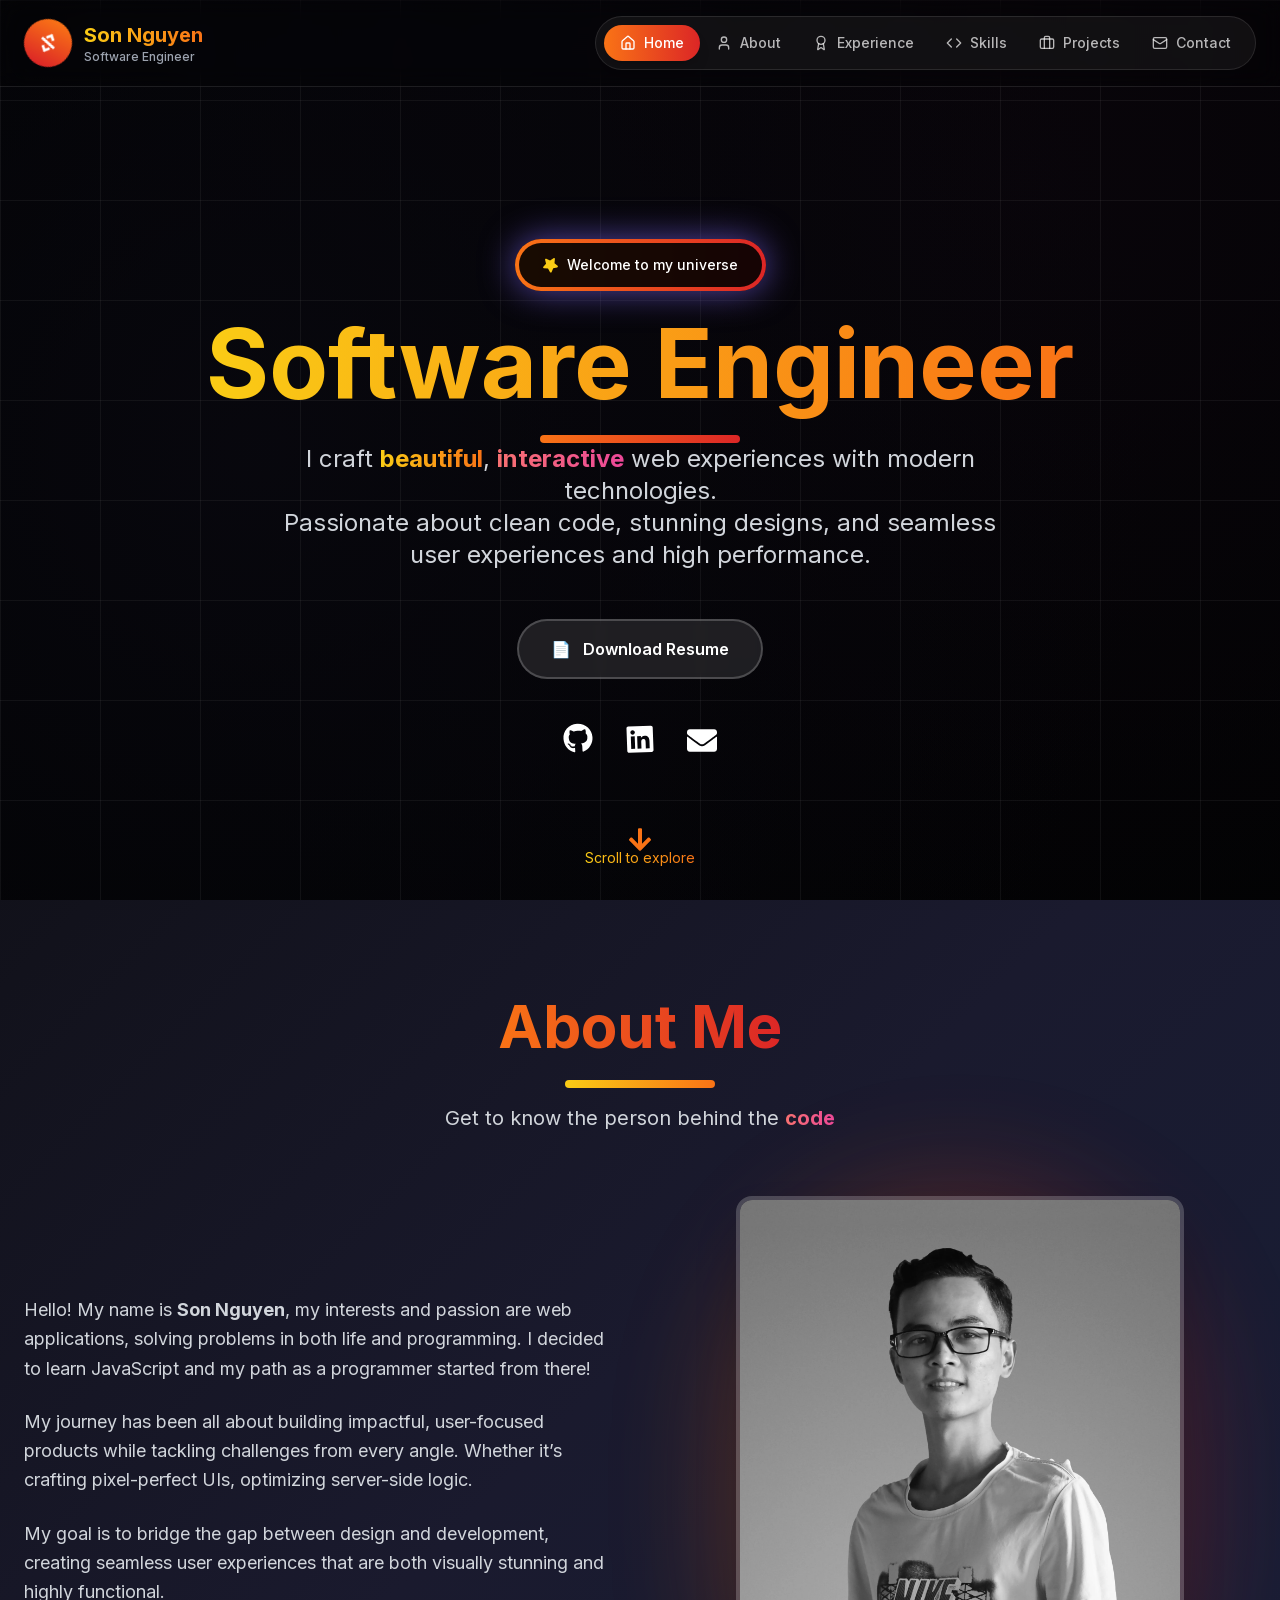
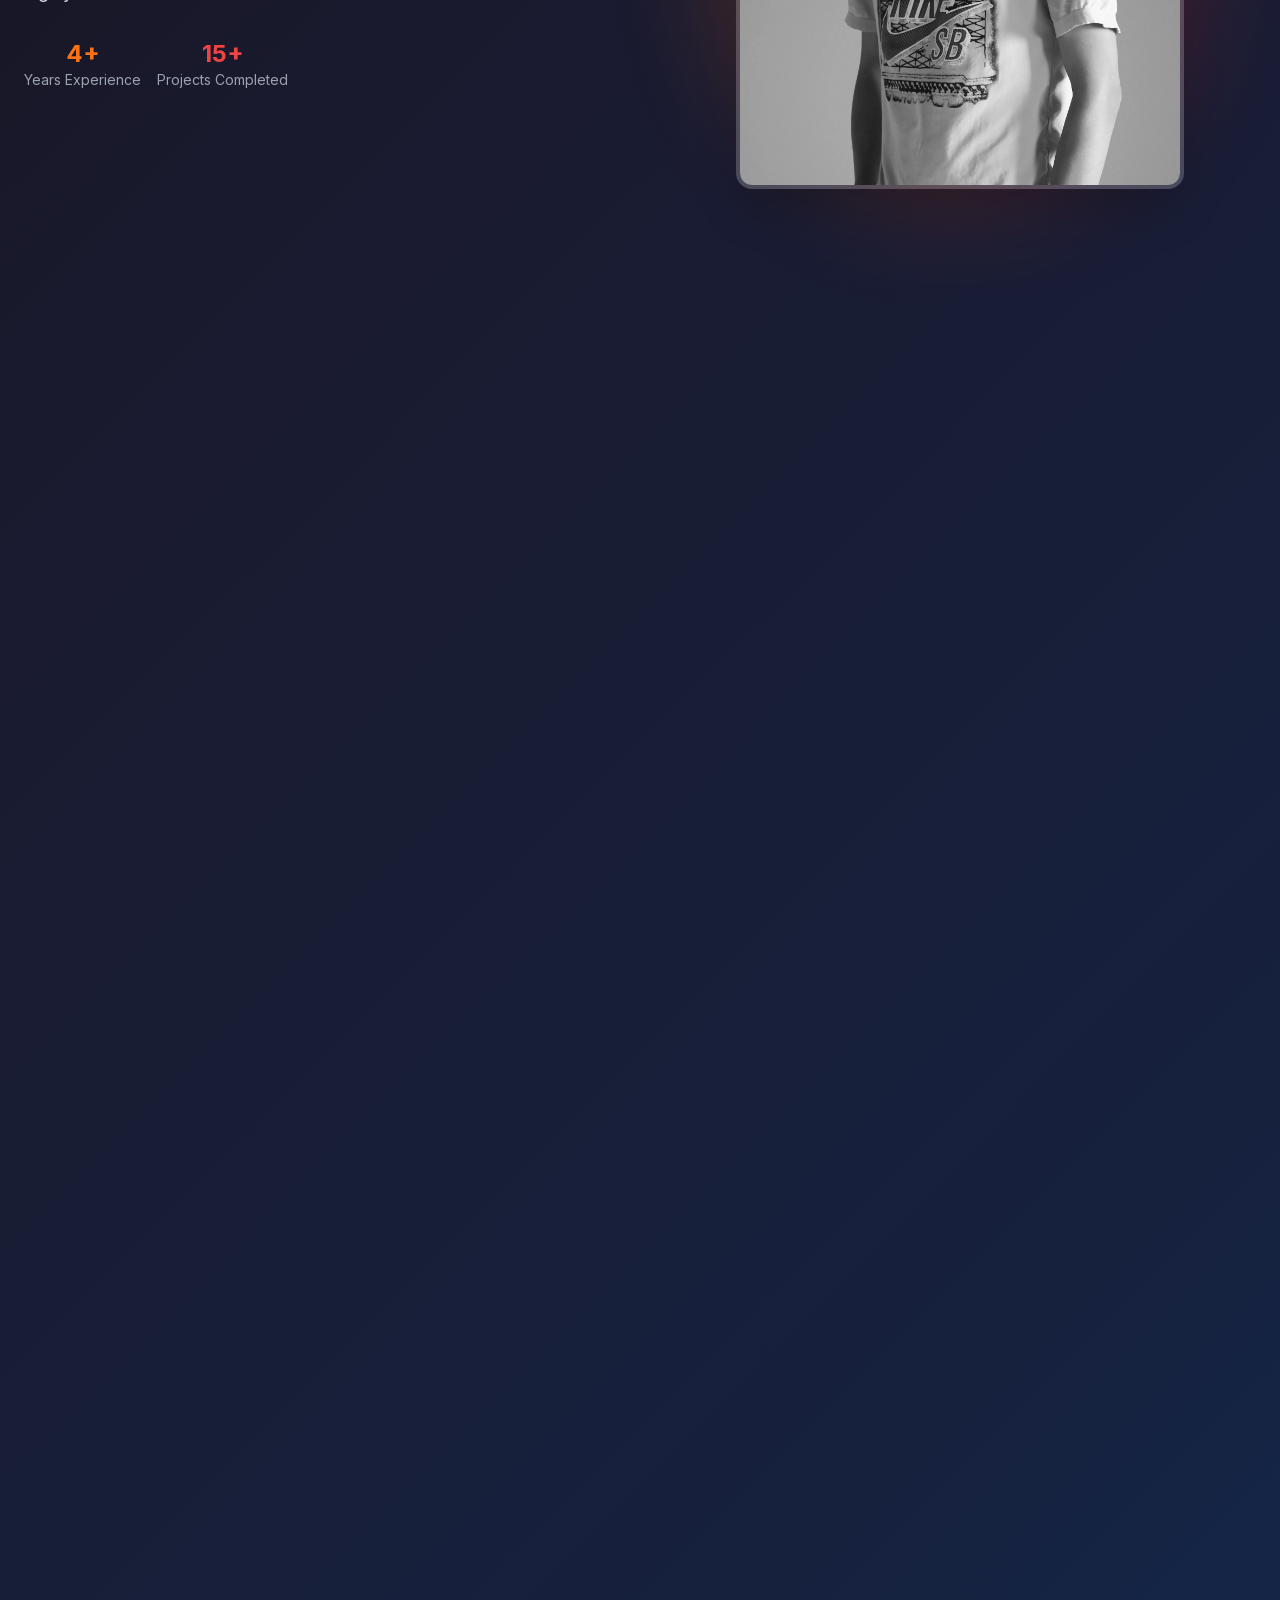
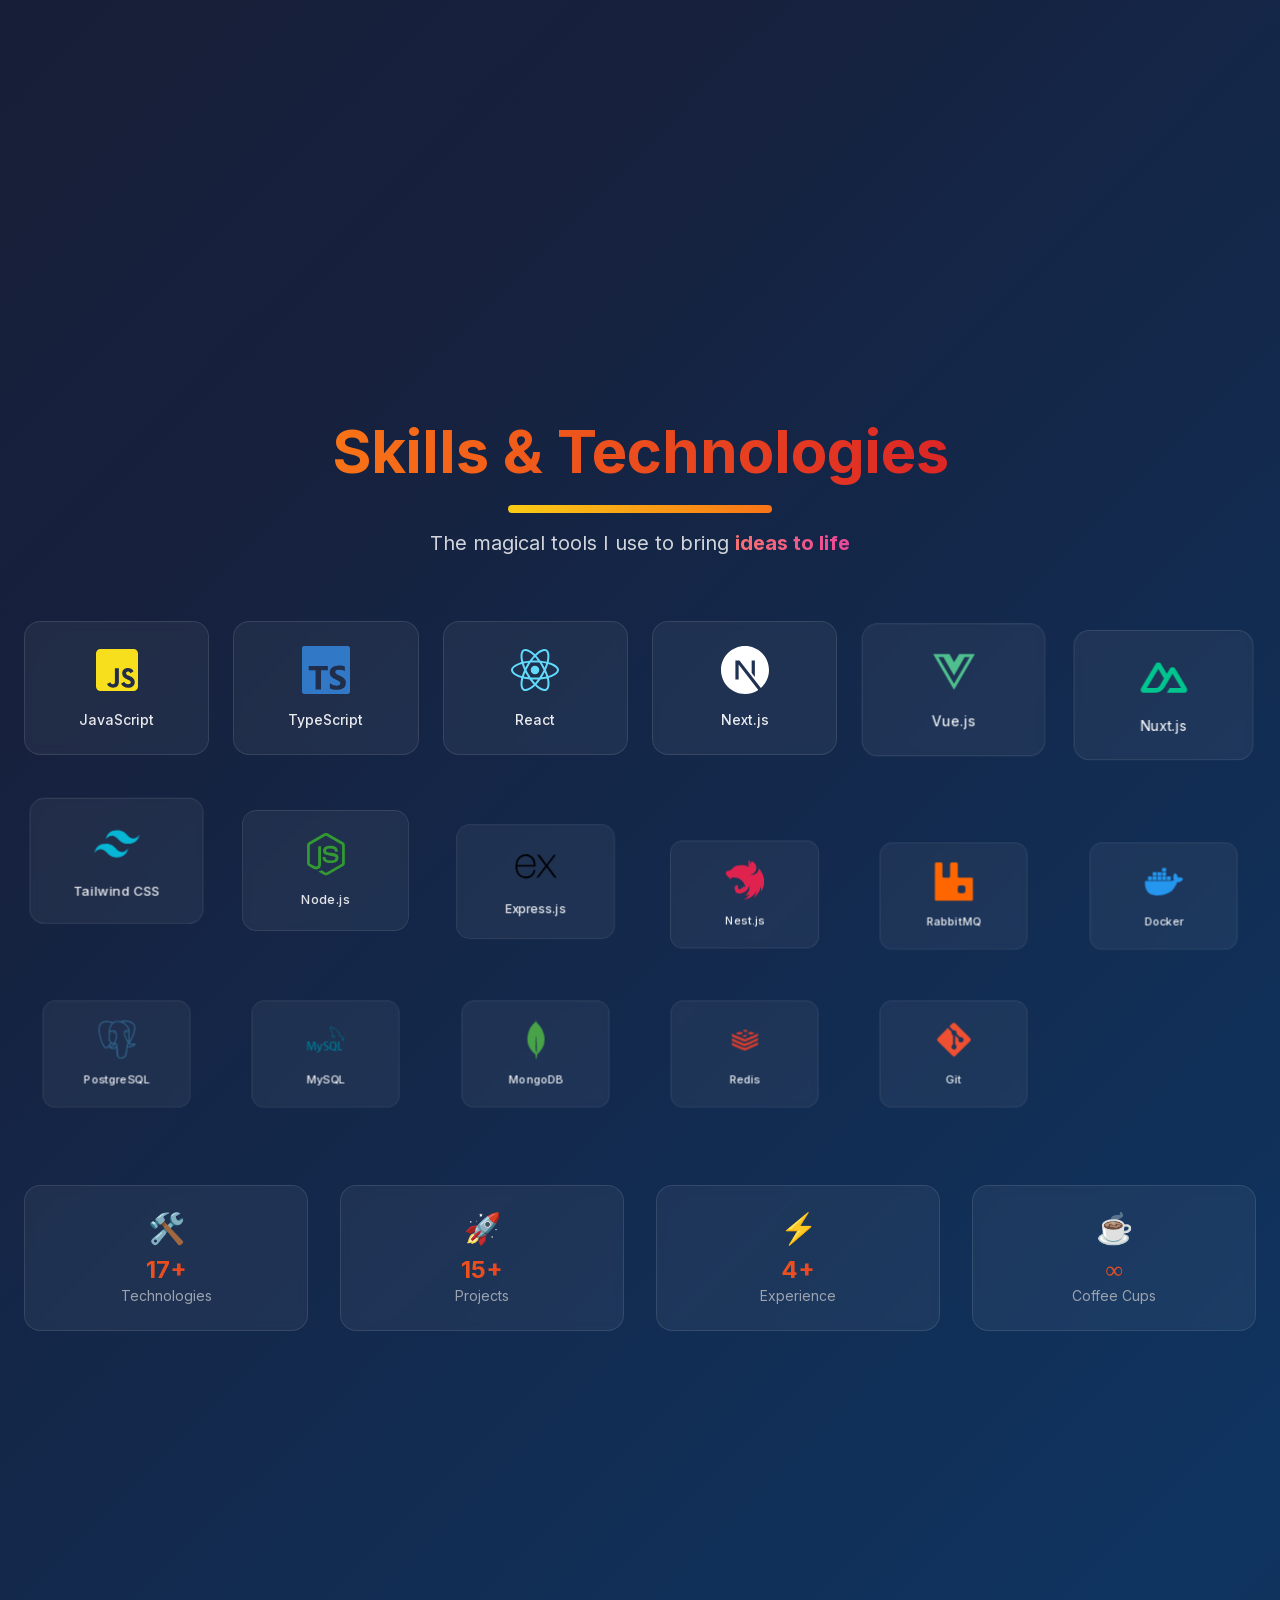
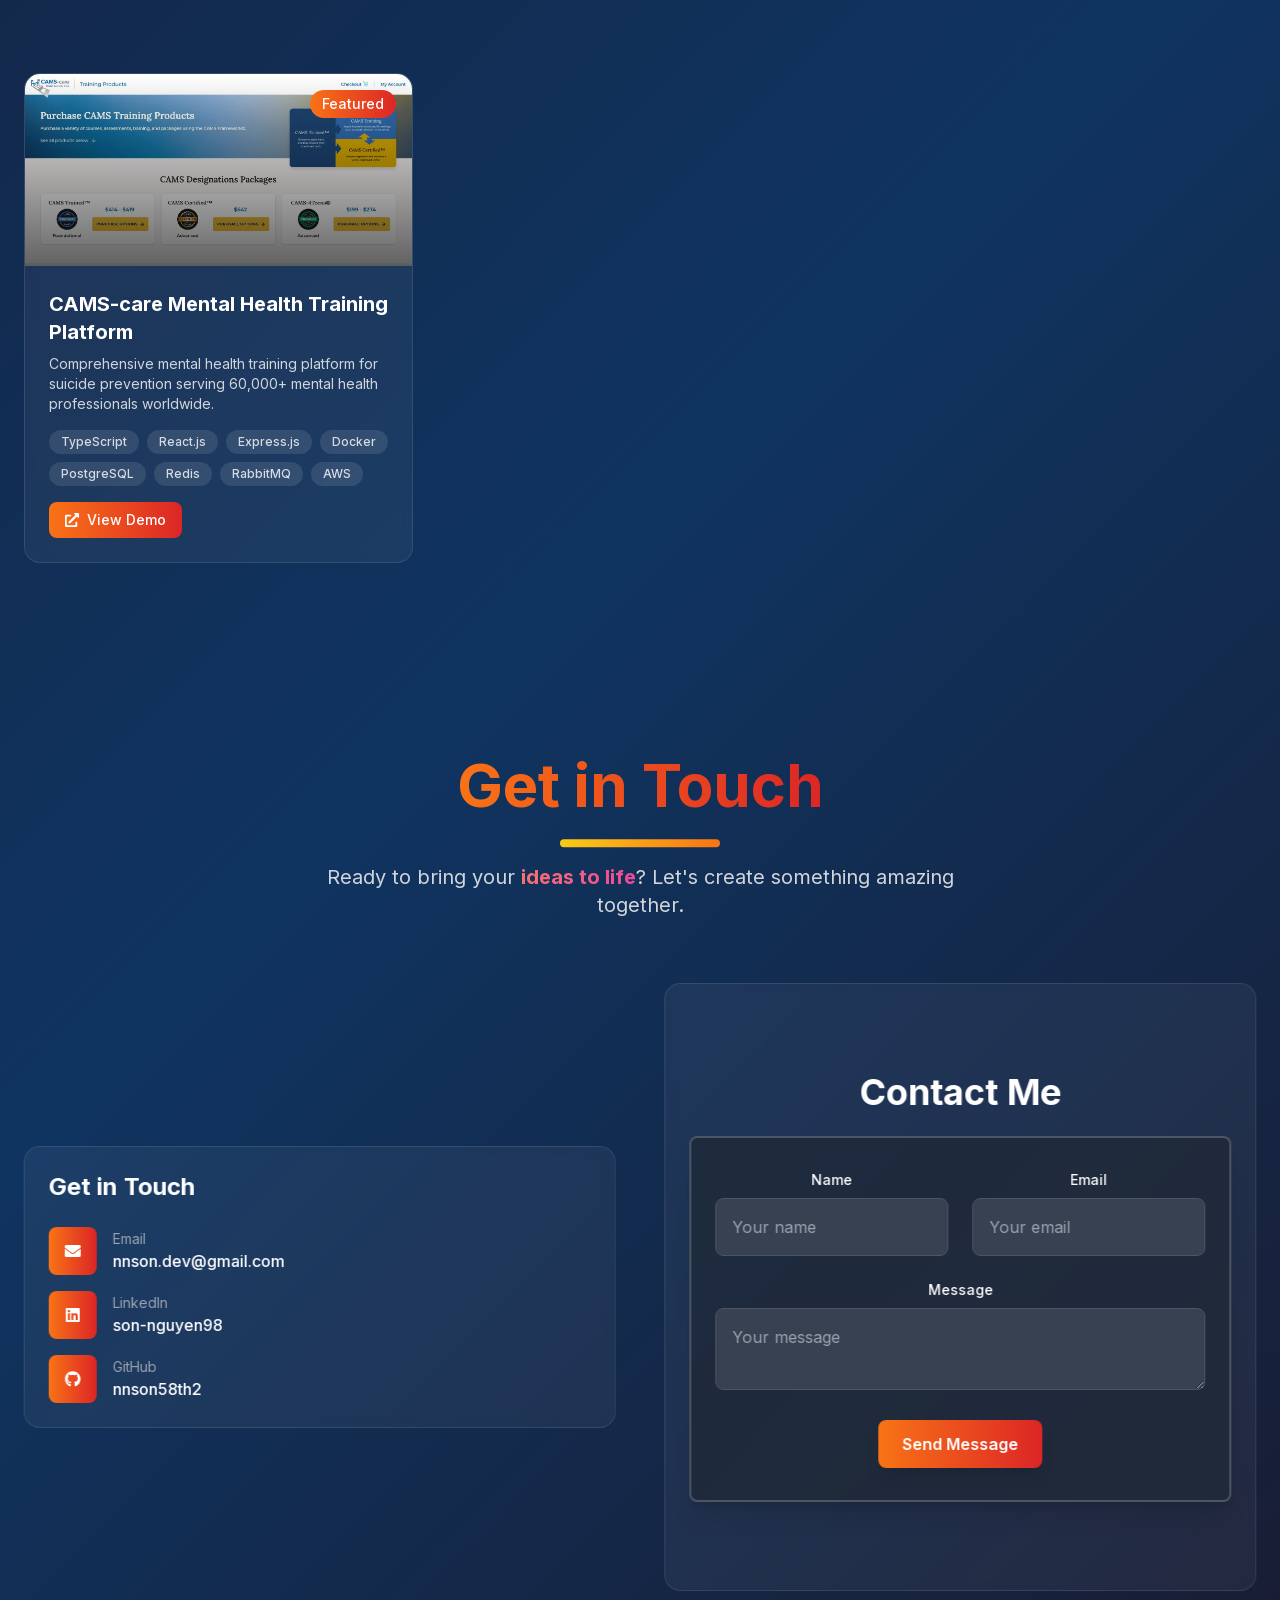
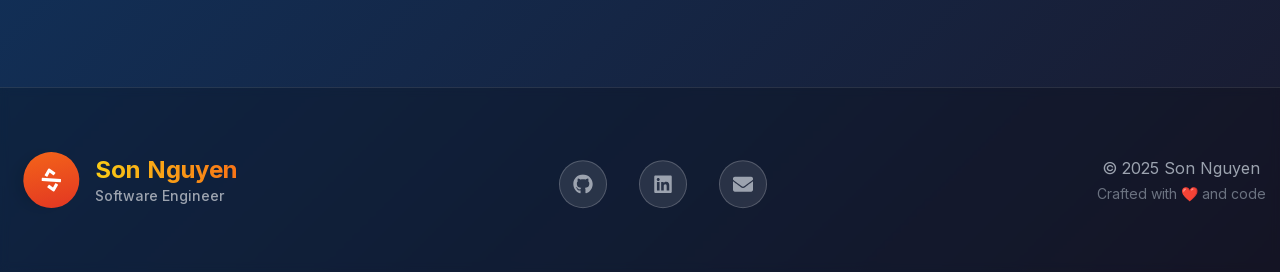
==== commit aa29874b: "Deploy from portfolio repo: feat: Update the workflow deploy with env secrets variations nnson58th2/" ====
--- a/index.html
+++ b/index.html
@@ -1,4 +1,4 @@
-<!DOCTYPE html><!--ab9EZY3XsB82lJeeNth0D--><html lang="en"><head><meta charSet="utf-8"/><meta name="viewport" content="width=device-width, initial-scale=1"/><link rel="preload" href="/_next/static/media/e4af272ccee01ff0-s.p.woff2" as="font" crossorigin="" type="font/woff2"/><link rel="preload" as="image" href="/avatar.webp"/><link rel="preload" as="image" href="/training-platform-cams-care.webp"/><link rel="stylesheet" href="/_next/static/css/f7dd2c76b62cf530.css" data-precedence="next"/><link rel="preload" as="script" fetchPriority="low" href="/_next/static/chunks/webpack-afb744fa22b020e9.js"/><script src="/_next/static/chunks/4bd1b696-c023c6e3521b1417.js" async=""></script><script src="/_next/static/chunks/255-379c01dac331dc2b.js" async=""></script><script src="/_next/static/chunks/main-app-1b4500b93111eabf.js" async=""></script><script src="/_next/static/chunks/app/layout-6c66c8fba5797ff2.js" async=""></script><script src="/_next/static/chunks/30a37ab2-d1e0ff3a8643e6c8.js" async=""></script><script src="/_next/static/chunks/8e1d74a4-3b10777c6cf61f85.js" async=""></script><script src="/_next/static/chunks/a0f462e1-e1e8bd14b5267d05.js" async=""></script><script src="/_next/static/chunks/370-cfed14d48937773f.js" async=""></script><script src="/_next/static/chunks/app/page-23ae517924d4a361.js" async=""></script><meta name="next-size-adjust" content=""/><meta name="theme-color" content="#f97316"/><title>Son Nguyen | Software Engineer</title><meta name="description" content="Personal blog and portfolio of Son Nguyen, sharing thoughts and experiences on software development, web technologies, and more."/><meta name="generator" content="Next.js"/><link rel="canonical" href="https://sonnguyen.dev"/><meta property="og:title" content="Son Nguyen | Software Engineer"/><meta property="og:description" content="Personal blog and portfolio of Son Nguyen, sharing thoughts and experiences on software development, web technologies, and more."/><meta property="og:url" content="https://sonnguyen.dev"/><meta property="og:site_name" content="Son Nguyen"/><meta property="og:locale" content="en_US"/><meta property="og:image" content="https://sonnguyen.dev/og/home.png"/><meta property="og:image:width" content="1200"/><meta property="og:image:height" content="630"/><meta property="og:image:alt" content="Son Nguyen | Software Engineer"/><meta property="og:type" content="website"/><meta name="twitter:card" content="summary_large_image"/><meta name="twitter:site" content="@sonnguyen"/><meta name="twitter:creator" content="@sonnguyen"/><meta name="twitter:title" content="Son Nguyen | Software Engineer"/><meta name="twitter:description" content="Personal blog and portfolio of Son Nguyen, sharing thoughts and experiences on software development, web technologies, and more."/><meta name="twitter:image" content="https://sonnguyen.dev/og/home.png"/><meta name="twitter:image:alt" content="Son Nguyen | Software Engineer"/><link rel="shortcut icon" href="/favicon.svg" sizes="any" type="image/svg+xml"/><link rel="icon" href="/favicon.ico" type="image/x-icon" sizes="48x48"/><link rel="icon" href="/favicon.ico" sizes="any" type="image/x-icon"/><link rel="apple-touch-icon" href="/apple-touch-icon.png" sizes="180x180" type="image/png"/><script src="/_next/static/chunks/polyfills-42372ed130431b0a.js" noModule=""></script></head><body class="__className_f367f3 relative"><div hidden=""><!--$--><!--/$--></div><div class="fixed inset-0 z-[-1] overflow-hidden"><div class="absolute inset-0 transition-all duration-2000 ease-linear" style="background:radial-gradient(circle at 20% 50%, hsl(240, 30%, 4%) 0%, transparent 80%),
+<!DOCTYPE html><!--t15SNrEYbWhe4nmJQNJ5h--><html lang="en"><head><meta charSet="utf-8"/><meta name="viewport" content="width=device-width, initial-scale=1"/><link rel="preload" href="/_next/static/media/e4af272ccee01ff0-s.p.woff2" as="font" crossorigin="" type="font/woff2"/><link rel="preload" as="image" href="/avatar.webp"/><link rel="preload" as="image" href="/training-platform-cams-care.webp"/><link rel="stylesheet" href="/_next/static/css/f7dd2c76b62cf530.css" data-precedence="next"/><link rel="preload" as="script" fetchPriority="low" href="/_next/static/chunks/webpack-afb744fa22b020e9.js"/><script src="/_next/static/chunks/4bd1b696-c023c6e3521b1417.js" async=""></script><script src="/_next/static/chunks/255-379c01dac331dc2b.js" async=""></script><script src="/_next/static/chunks/main-app-1b4500b93111eabf.js" async=""></script><script src="/_next/static/chunks/app/layout-6c66c8fba5797ff2.js" async=""></script><script src="/_next/static/chunks/30a37ab2-d1e0ff3a8643e6c8.js" async=""></script><script src="/_next/static/chunks/8e1d74a4-3b10777c6cf61f85.js" async=""></script><script src="/_next/static/chunks/a0f462e1-e1e8bd14b5267d05.js" async=""></script><script src="/_next/static/chunks/370-cfed14d48937773f.js" async=""></script><script src="/_next/static/chunks/app/page-61d427a71dab021f.js" async=""></script><meta name="next-size-adjust" content=""/><meta name="theme-color" content="#f97316"/><title>Son Nguyen | Software Engineer</title><meta name="description" content="Personal blog and portfolio of Son Nguyen, sharing thoughts and experiences on software development, web technologies, and more."/><meta name="generator" content="Next.js"/><link rel="canonical" href="https://sonnguyen.dev"/><meta property="og:title" content="Son Nguyen | Software Engineer"/><meta property="og:description" content="Personal blog and portfolio of Son Nguyen, sharing thoughts and experiences on software development, web technologies, and more."/><meta property="og:url" content="https://sonnguyen.dev"/><meta property="og:site_name" content="Son Nguyen"/><meta property="og:locale" content="en_US"/><meta property="og:image" content="https://sonnguyen.dev/og/home.png"/><meta property="og:image:width" content="1200"/><meta property="og:image:height" content="630"/><meta property="og:image:alt" content="Son Nguyen | Software Engineer"/><meta property="og:type" content="website"/><meta name="twitter:card" content="summary_large_image"/><meta name="twitter:site" content="@sonnguyen"/><meta name="twitter:creator" content="@sonnguyen"/><meta name="twitter:title" content="Son Nguyen | Software Engineer"/><meta name="twitter:description" content="Personal blog and portfolio of Son Nguyen, sharing thoughts and experiences on software development, web technologies, and more."/><meta name="twitter:image" content="https://sonnguyen.dev/og/home.png"/><meta name="twitter:image:alt" content="Son Nguyen | Software Engineer"/><link rel="shortcut icon" href="/favicon.svg" sizes="any" type="image/svg+xml"/><link rel="icon" href="/favicon.ico" type="image/x-icon" sizes="48x48"/><link rel="icon" href="/favicon.ico" sizes="any" type="image/x-icon"/><link rel="apple-touch-icon" href="/apple-touch-icon.png" sizes="180x180" type="image/png"/><script src="/_next/static/chunks/polyfills-42372ed130431b0a.js" noModule=""></script></head><body class="__className_f367f3 relative"><div hidden=""><!--$--><!--/$--></div><div class="fixed inset-0 z-[-1] overflow-hidden"><div class="absolute inset-0 transition-all duration-2000 ease-linear" style="background:radial-gradient(circle at 20% 50%, hsl(240, 30%, 4%) 0%, transparent 80%),
             radial-gradient(circle at 80% 20%, hsl(280, 35%, 3%) 0%, transparent 80%),
             linear-gradient(135deg, hsl(220, 40%, 1%) 0%, hsl(180, 50%, 0.5%) 100%)"></div><div class="absolute inset-0" style="background-image:linear-gradient(rgba(255,255,255,0.05) 1px, transparent 1px),
-            linear-gradient(90deg, rgba(255,255,255,0.05) 1px, transparent 1px);background-size:100px 100px"></div></div><div class="relative w-full flex flex-col text-white"><header class="fixed top-0 left-0 w-full z-[9999] backdrop-blur-md bg-black/20 border-b border-white/10" style="transform:translateY(-100px)"><div class="max-w-7xl mx-auto px-4 sm:px-6 py-4 flex items-center justify-between"><div class="flex items-center space-x-3 cursor-pointer group" style="opacity:0;transform:translateX(-20px)"><div class="w-12 h-12 rounded-full bg-gradient-to-r from-orange-500 to-red-600 flex items-center justify-center shadow-lg group-hover:shadow-xl transition-all duration-300"><svg stroke="currentColor" fill="currentColor" stroke-width="0" viewBox="0 0 640 512" class="text-white text-xl" height="1em" width="1em" xmlns="http://www.w3.org/2000/svg"><path d="M278.9 511.5l-61-17.7c-6.4-1.8-10-8.5-8.2-14.9L346.2 8.7c1.8-6.4 8.5-10 14.9-8.2l61 17.7c6.4 1.8 10 8.5 8.2 14.9L293.8 503.3c-1.9 6.4-8.5 10.1-14.9 8.2zm-114-112.2l43.5-46.4c4.6-4.9 4.3-12.7-.8-17.2L117 256l90.6-79.7c5.1-4.5 5.5-12.3.8-17.2l-43.5-46.4c-4.5-4.8-12.1-5.1-17-.5L3.8 247.2c-5.1 4.7-5.1 12.8 0 17.5l144.1 135.1c4.9 4.6 12.5 4.4 17-.5zm327.2.6l144.1-135.1c5.1-4.7 5.1-12.8 0-17.5L492.1 112.1c-4.8-4.5-12.4-4.3-17 .5L431.6 159c-4.6 4.9-4.3 12.7.8 17.2L523 256l-90.6 79.7c-5.1 4.5-5.5 12.3-.8 17.2l43.5 46.4c4.5 4.9 12.1 5.1 17 .6z"></path></svg></div><div class="flex flex-col"><span class="text-xl font-bold bg-gradient-to-r from-yellow-400 to-orange-500 bg-clip-text text-transparent group-hover:scale-105 transition-transform duration-300">Son Nguyen</span><span class="text-xs text-gray-400 font-medium">Software Engineer</span></div></div><div style="opacity:0;transform:translateX(20px)"><nav class="w-full relative"><div class="hidden md:flex items-center bg-white/5 backdrop-blur-sm rounded-full border border-white/10 px-2 py-2"><button class="relative flex items-center space-x-2 px-4 py-2 rounded-full transition-all duration-300 font-medium group bg-gradient-to-r from-orange-500 to-red-600 text-white shadow-lg" tabindex="0" style="opacity:0;transform:translateY(-20px)"><svg xmlns="http://www.w3.org/2000/svg" width="16" height="16" viewBox="0 0 24 24" fill="none" stroke="currentColor" stroke-width="2" stroke-linecap="round" stroke-linejoin="round" class="lucide lucide-house text-white" aria-hidden="true"><path d="M15 21v-8a1 1 0 0 0-1-1h-4a1 1 0 0 0-1 1v8"></path><path d="M3 10a2 2 0 0 1 .709-1.528l7-6a2 2 0 0 1 2.582 0l7 6A2 2 0 0 1 21 10v9a2 2 0 0 1-2 2H5a2 2 0 0 1-2-2z"></path></svg><span class="text-sm">Home</span></button><button class="relative flex items-center space-x-2 px-4 py-2 rounded-full transition-all duration-300 font-medium group text-white/70 hover:text-white hover:bg-white/10" tabindex="0" style="opacity:0;transform:translateY(-20px)"><svg xmlns="http://www.w3.org/2000/svg" width="16" height="16" viewBox="0 0 24 24" fill="none" stroke="currentColor" stroke-width="2" stroke-linecap="round" stroke-linejoin="round" class="lucide lucide-user text-white/70 group-hover:text-white" aria-hidden="true"><path d="M19 21v-2a4 4 0 0 0-4-4H9a4 4 0 0 0-4 4v2"></path><circle cx="12" cy="7" r="4"></circle></svg><span class="text-sm">About</span></button><button class="relative flex items-center space-x-2 px-4 py-2 rounded-full transition-all duration-300 font-medium group text-white/70 hover:text-white hover:bg-white/10" tabindex="0" style="opacity:0;transform:translateY(-20px)"><svg xmlns="http://www.w3.org/2000/svg" width="16" height="16" viewBox="0 0 24 24" fill="none" stroke="currentColor" stroke-width="2" stroke-linecap="round" stroke-linejoin="round" class="lucide lucide-award text-white/70 group-hover:text-white" aria-hidden="true"><path d="m15.477 12.89 1.515 8.526a.5.5 0 0 1-.81.47l-3.58-2.687a1 1 0 0 0-1.197 0l-3.586 2.686a.5.5 0 0 1-.81-.469l1.514-8.526"></path><circle cx="12" cy="8" r="6"></circle></svg><span class="text-sm">Experience</span></button><button class="relative flex items-center space-x-2 px-4 py-2 rounded-full transition-all duration-300 font-medium group text-white/70 hover:text-white hover:bg-white/10" tabindex="0" style="opacity:0;transform:translateY(-20px)"><svg xmlns="http://www.w3.org/2000/svg" width="16" height="16" viewBox="0 0 24 24" fill="none" stroke="currentColor" stroke-width="2" stroke-linecap="round" stroke-linejoin="round" class="lucide lucide-code text-white/70 group-hover:text-white" aria-hidden="true"><path d="m16 18 6-6-6-6"></path><path d="m8 6-6 6 6 6"></path></svg><span class="text-sm">Skills</span></button><button class="relative flex items-center space-x-2 px-4 py-2 rounded-full transition-all duration-300 font-medium group text-white/70 hover:text-white hover:bg-white/10" tabindex="0" style="opacity:0;transform:translateY(-20px)"><svg xmlns="http://www.w3.org/2000/svg" width="16" height="16" viewBox="0 0 24 24" fill="none" stroke="currentColor" stroke-width="2" stroke-linecap="round" stroke-linejoin="round" class="lucide lucide-briefcase text-white/70 group-hover:text-white" aria-hidden="true"><path d="M16 20V4a2 2 0 0 0-2-2h-4a2 2 0 0 0-2 2v16"></path><rect width="20" height="14" x="2" y="6" rx="2"></rect></svg><span class="text-sm">Projects</span></button><button class="relative flex items-center space-x-2 px-4 py-2 rounded-full transition-all duration-300 font-medium group text-white/70 hover:text-white hover:bg-white/10" tabindex="0" style="opacity:0;transform:translateY(-20px)"><svg xmlns="http://www.w3.org/2000/svg" width="16" height="16" viewBox="0 0 24 24" fill="none" stroke="currentColor" stroke-width="2" stroke-linecap="round" stroke-linejoin="round" class="lucide lucide-mail text-white/70 group-hover:text-white" aria-hidden="true"><path d="m22 7-8.991 5.727a2 2 0 0 1-2.009 0L2 7"></path><rect x="2" y="4" width="20" height="16" rx="2"></rect></svg><span class="text-sm">Contact</span></button></div><div class="md:hidden"><button class="relative text-white hover:text-blue-400 transition-colors duration-300 p-3 rounded-full bg-white/10 backdrop-blur-sm border border-white/20 hover:bg-white/20" tabindex="0"><div style="opacity:0;transform:rotate(90deg)"><svg xmlns="http://www.w3.org/2000/svg" width="24" height="24" viewBox="0 0 24 24" fill="none" stroke="currentColor" stroke-width="2" stroke-linecap="round" stroke-linejoin="round" class="lucide lucide-menu" aria-hidden="true"><path d="M4 5h16"></path><path d="M4 12h16"></path><path d="M4 19h16"></path></svg></div></button></div><div class="absolute -bottom-[22px] right-[18px] w-4 h-4 bg-black/95 border-l border-t border-white/20 transform rotate-45 z-50" style="opacity:0"></div><div class="md:hidden absolute top-16 right-0 bg-black/95 backdrop-blur-xl border border-white/20 rounded-2xl min-w-[200px] z-40 shadow-2xl overflow-hidden" style="height:0px;opacity:0"><div class="p-3"><button class="w-full flex items-center space-x-3 py-3 px-4 rounded-xl font-medium relative group bg-gradient-to-r from-orange-500 to-red-600 text-white"><svg xmlns="http://www.w3.org/2000/svg" width="18" height="18" viewBox="0 0 24 24" fill="none" stroke="currentColor" stroke-width="2" stroke-linecap="round" stroke-linejoin="round" class="lucide lucide-house text-white" aria-hidden="true"><path d="M15 21v-8a1 1 0 0 0-1-1h-4a1 1 0 0 0-1 1v8"></path><path d="M3 10a2 2 0 0 1 .709-1.528l7-6a2 2 0 0 1 2.582 0l7 6A2 2 0 0 1 21 10v9a2 2 0 0 1-2 2H5a2 2 0 0 1-2-2z"></path></svg><span class="relative z-10">Home</span></button><button class="w-full flex items-center space-x-3 py-3 px-4 rounded-xl font-medium relative group text-white"><svg xmlns="http://www.w3.org/2000/svg" width="18" height="18" viewBox="0 0 24 24" fill="none" stroke="currentColor" stroke-width="2" stroke-linecap="round" stroke-linejoin="round" class="lucide lucide-user text-white/70 group-hover:text-blue-400" aria-hidden="true"><path d="M19 21v-2a4 4 0 0 0-4-4H9a4 4 0 0 0-4 4v2"></path><circle cx="12" cy="7" r="4"></circle></svg><span class="relative z-10">About</span></button><button class="w-full flex items-center space-x-3 py-3 px-4 rounded-xl font-medium relative group text-white"><svg xmlns="http://www.w3.org/2000/svg" width="18" height="18" viewBox="0 0 24 24" fill="none" stroke="currentColor" stroke-width="2" stroke-linecap="round" stroke-linejoin="round" class="lucide lucide-award text-white/70 group-hover:text-blue-400" aria-hidden="true"><path d="m15.477 12.89 1.515 8.526a.5.5 0 0 1-.81.47l-3.58-2.687a1 1 0 0 0-1.197 0l-3.586 2.686a.5.5 0 0 1-.81-.469l1.514-8.526"></path><circle cx="12" cy="8" r="6"></circle></svg><span class="relative z-10">Experience</span></button><button class="w-full flex items-center space-x-3 py-3 px-4 rounded-xl font-medium relative group text-white"><svg xmlns="http://www.w3.org/2000/svg" width="18" height="18" viewBox="0 0 24 24" fill="none" stroke="currentColor" stroke-width="2" stroke-linecap="round" stroke-linejoin="round" class="lucide lucide-code text-white/70 group-hover:text-blue-400" aria-hidden="true"><path d="m16 18 6-6-6-6"></path><path d="m8 6-6 6 6 6"></path></svg><span class="relative z-10">Skills</span></button><button class="w-full flex items-center space-x-3 py-3 px-4 rounded-xl font-medium relative group text-white"><svg xmlns="http://www.w3.org/2000/svg" width="18" height="18" viewBox="0 0 24 24" fill="none" stroke="currentColor" stroke-width="2" stroke-linecap="round" stroke-linejoin="round" class="lucide lucide-briefcase text-white/70 group-hover:text-blue-400" aria-hidden="true"><path d="M16 20V4a2 2 0 0 0-2-2h-4a2 2 0 0 0-2 2v16"></path><rect width="20" height="14" x="2" y="6" rx="2"></rect></svg><span class="relative z-10">Projects</span></button><button class="w-full flex items-center space-x-3 py-3 px-4 rounded-xl font-medium relative group text-white"><svg xmlns="http://www.w3.org/2000/svg" width="18" height="18" viewBox="0 0 24 24" fill="none" stroke="currentColor" stroke-width="2" stroke-linecap="round" stroke-linejoin="round" class="lucide lucide-mail text-white/70 group-hover:text-blue-400" aria-hidden="true"><path d="m22 7-8.991 5.727a2 2 0 0 1-2.009 0L2 7"></path><rect x="2" y="4" width="20" height="16" rx="2"></rect></svg><span class="relative z-10">Contact</span></button></div></div></nav></div></div></header><section id="home" class="relative min-h-screen flex items-center justify-center px-6 pt-24"><div class="max-w-6xl mx-auto text-center" style="opacity:1;transform:none"><div class="mb-8" style="opacity:0;transform:translateY(30px) scale(0.8)"><div class="inline-block p-1 rounded-full bg-gradient-to-r from-orange-500 to-red-600 mb-6"><div class="bg-black/90 rounded-full px-6 py-3 flex items-center gap-2"><div><svg stroke="currentColor" fill="currentColor" stroke-width="0" viewBox="0 0 576 512" class="text-yellow-400" height="1em" width="1em" xmlns="http://www.w3.org/2000/svg"><path d="M259.3 17.8L194 150.2 47.9 171.5c-26.2 3.8-36.7 36.1-17.7 54.6l105.7 103-25 145.5c-4.5 26.3 23.2 46 46.4 33.7L288 439.6l130.7 68.7c23.2 12.2 50.9-7.4 46.4-33.7l-25-145.5 105.7-103c19-18.5 8.5-50.8-17.7-54.6L382 150.2 316.7 17.8c-11.7-23.6-45.6-23.9-57.4 0z"></path></svg></div><span class="text-sm font-medium">Welcome to my universe</span></div></div><div class="relative"><h1 class="text-5xl md:text-8xl font-bold mb-6 leading-tight cursor-default select-text"><span class="bg-gradient-to-r from-yellow-400 to-orange-500 bg-clip-text text-transparent">Software Engineer</span></h1><div class="h-2 bg-gradient-to-r from-orange-500 to-red-600 mx-auto rounded-full" style="width:0px"></div></div><p class="text-xl md:text-2xl text-gray-300 max-w-3xl mx-auto mb-12 leading-relaxed" style="transform:translateY(30px)">I craft<!-- --> <span class="font-bold bg-gradient-to-r from-yellow-400 to-orange-500 bg-clip-text text-transparent">beautiful</span>,<!-- --> <span class="font-bold bg-gradient-to-r from-red-400 to-pink-500 bg-clip-text text-transparent">interactive</span> <!-- -->web experiences with modern technologies.<br/>Passionate about clean code, stunning designs, and seamless user experiences and high performance.</p></div><div class="flex justify-center mb-12" style="opacity:0;transform:translateY(30px)"><a href="./son-nguyen-resume.pdf" target="_blank" class="px-8 py-4 bg-white/10 hover:bg-white/20 backdrop-blur-sm text-white font-semibold rounded-full border-2 border-white/20 transition-all duration-300 flex items-center gap-3" tabindex="0"><span>📄</span>Download Resume</a></div><div class="flex justify-center space-x-8" style="opacity:0"><a href="https://github.com/nnson58th2" target="_blank" rel="noopener noreferrer" class="text-3xl hover:text-primary transition-all duration-200 relative" tabindex="0"><svg stroke="currentColor" fill="currentColor" stroke-width="0" viewBox="0 0 496 512" height="1em" width="1em" xmlns="http://www.w3.org/2000/svg"><path d="M165.9 397.4c0 2-2.3 3.6-5.2 3.6-3.3.3-5.6-1.3-5.6-3.6 0-2 2.3-3.6 5.2-3.6 3-.3 5.6 1.3 5.6 3.6zm-31.1-4.5c-.7 2 1.3 4.3 4.3 4.9 2.6 1 5.6 0 6.2-2s-1.3-4.3-4.3-5.2c-2.6-.7-5.5.3-6.2 2.3zm44.2-1.7c-2.9.7-4.9 2.6-4.6 4.9.3 2 2.9 3.3 5.9 2.6 2.9-.7 4.9-2.6 4.6-4.6-.3-1.9-3-3.2-5.9-2.9zM244.8 8C106.1 8 0 113.3 0 252c0 110.9 69.8 205.8 169.5 239.2 12.8 2.3 17.3-5.6 17.3-12.1 0-6.2-.3-40.4-.3-61.4 0 0-70 15-84.7-29.8 0 0-11.4-29.1-27.8-36.6 0 0-22.9-15.7 1.6-15.4 0 0 24.9 2 38.6 25.8 21.9 38.6 58.6 27.5 72.9 20.9 2.3-16 8.8-27.1 16-33.7-55.9-6.2-112.3-14.3-112.3-110.5 0-27.5 7.6-41.3 23.6-58.9-2.6-6.5-11.1-33.3 2.6-67.9 20.9-6.5 69 27 69 27 20-5.6 41.5-8.5 62.8-8.5s42.8 2.9 62.8 8.5c0 0 48.1-33.6 69-27 13.7 34.7 5.2 61.4 2.6 67.9 16 17.7 25.8 31.5 25.8 58.9 0 96.5-58.9 104.2-114.8 110.5 9.2 7.9 17 22.9 17 46.4 0 33.7-.3 75.4-.3 83.6 0 6.5 4.6 14.4 17.3 12.1C428.2 457.8 496 362.9 496 252 496 113.3 383.5 8 244.8 8zM97.2 352.9c-1.3 1-1 3.3.7 5.2 1.6 1.6 3.9 2.3 5.2 1 1.3-1 1-3.3-.7-5.2-1.6-1.6-3.9-2.3-5.2-1zm-10.8-8.1c-.7 1.3.3 2.9 2.3 3.9 1.6 1 3.6.7 4.3-.7.7-1.3-.3-2.9-2.3-3.9-2-.6-3.6-.3-4.3.7zm32.4 35.6c-1.6 1.3-1 4.3 1.3 6.2 2.3 2.3 5.2 2.6 6.5 1 1.3-1.3.7-4.3-1.3-6.2-2.2-2.3-5.2-2.6-6.5-1zm-11.4-14.7c-1.6 1-1.6 3.6 0 5.9 1.6 2.3 4.3 3.3 5.6 2.3 1.6-1.3 1.6-3.9 0-6.2-1.4-2.3-4-3.3-5.6-2z"></path></svg></a><a href="https://www.linkedin.com/in/son-nguyen98/" target="_blank" rel="noopener noreferrer" class="text-3xl hover:text-primary transition-all duration-200 relative" tabindex="0"><svg stroke="currentColor" fill="currentColor" stroke-width="0" viewBox="0 0 448 512" height="1em" width="1em" xmlns="http://www.w3.org/2000/svg"><path d="M416 32H31.9C14.3 32 0 46.5 0 64.3v383.4C0 465.5 14.3 480 31.9 480H416c17.6 0 32-14.5 32-32.3V64.3c0-17.8-14.4-32.3-32-32.3zM135.4 416H69V202.2h66.5V416zm-33.2-243c-21.3 0-38.5-17.3-38.5-38.5S80.9 96 102.2 96c21.2 0 38.5 17.3 38.5 38.5 0 21.3-17.2 38.5-38.5 38.5zm282.1 243h-66.4V312c0-24.8-.5-56.7-34.5-56.7-34.6 0-39.9 27-39.9 54.9V416h-66.4V202.2h63.7v29.2h.9c8.9-16.8 30.6-34.5 62.9-34.5 67.2 0 79.7 44.3 79.7 101.9V416z"></path></svg></a><a href="mailto:nnson.dev@gmail.com" target="_blank" rel="noopener noreferrer" class="text-3xl hover:text-primary transition-all duration-200 relative" tabindex="0"><svg stroke="currentColor" fill="currentColor" stroke-width="0" viewBox="0 0 512 512" height="1em" width="1em" xmlns="http://www.w3.org/2000/svg"><path d="M502.3 190.8c3.9-3.1 9.7-.2 9.7 4.7V400c0 26.5-21.5 48-48 48H48c-26.5 0-48-21.5-48-48V195.6c0-5 5.7-7.8 9.7-4.7 22.4 17.4 52.1 39.5 154.1 113.6 21.1 15.4 56.7 47.8 92.2 47.6 35.7.3 72-32.8 92.3-47.6 102-74.1 131.6-96.3 154-113.7zM256 320c23.2.4 56.6-29.2 73.4-41.4 132.7-96.3 142.8-104.7 173.4-128.7 5.8-4.5 9.2-11.5 9.2-18.9v-19c0-26.5-21.5-48-48-48H48C21.5 64 0 85.5 0 112v19c0 7.4 3.4 14.3 9.2 18.9 30.6 23.9 40.7 32.4 173.4 128.7 16.8 12.2 50.2 41.8 73.4 41.4z"></path></svg></a></div></div><div class="hidden md:block absolute bottom-8 left-1/2 transform -translate-x-1/2" style="opacity:0"><div class="flex justify-center text-2xl text-orange-500 bg-clip-text cursor-pointer"><svg stroke="currentColor" fill="currentColor" stroke-width="0" viewBox="0 0 448 512" height="1em" width="1em" xmlns="http://www.w3.org/2000/svg"><path d="M413.1 222.5l22.2 22.2c9.4 9.4 9.4 24.6 0 33.9L241 473c-9.4 9.4-24.6 9.4-33.9 0L12.7 278.6c-9.4-9.4-9.4-24.6 0-33.9l22.2-22.2c9.5-9.5 25-9.3 34.3.4L184 343.4V56c0-13.3 10.7-24 24-24h32c13.3 0 24 10.7 24 24v287.4l114.8-120.5c9.3-9.8 24.8-10 34.3-.4z"></path></svg></div><div class="mt-2 text-sm bg-gradient-to-r from-yellow-400 to-orange-500 bg-clip-text text-transparent">Scroll to explore</div></div></section><section id="about" class="py-12 md:py-24 relative"><div class="max-w-7xl mx-auto px-6"><div class="text-center mb-16" style="opacity:0;transform:translateY(30px)"><h2 class="text-4xl md:text-6xl font-bold mb-6"><span class="bg-gradient-to-r from-orange-500 to-red-600 bg-clip-text text-transparent">About Me</span></h2><div class="h-2 bg-gradient-to-r from-yellow-400 to-orange-500 mx-auto rounded-full mb-4" style="width:0px"></div><p class="text-xl text-gray-300 max-w-2xl mx-auto" style="opacity:0">Get to know the person behind the<!-- --> <span class="font-bold bg-gradient-to-r from-red-400 to-pink-500 bg-clip-text text-transparent">code</span></p></div><div class="lg:hidden mb-12" style="opacity:0;transform:translateY(30px)"><div class="relative w-full max-w-sm mx-auto"><div class="absolute inset-0 bg-gradient-to-r from-orange-500 to-red-600 rounded-full blur-3xl opacity-30"></div><img src="/avatar.webp" alt="Son Nguyen Avatar" class="relative w-full h-auto rounded-2xl border-4 border-white/20 shadow-2xl"/></div></div><div class="grid lg:grid-cols-2 gap-12 items-center"><div style="opacity:0;transform:translateX(-50px)"><div class="space-y-6 text-lg text-gray-300 leading-relaxed"><p>Hello! My name is <strong>Son Nguyen</strong>, my interests and passion are web applications, solving problems in both life and programming. I decided to learn JavaScript and my path as a programmer started from there!</p><p>My journey has been all about building impactful, user-focused products while tackling challenges from every angle. Whether it’s crafting pixel-perfect UIs, optimizing server-side logic.</p><p>My goal is to bridge the gap between design and development, creating seamless user experiences that are both visually stunning and highly functional.</p></div><div class="flex gap-4 mt-8"><div class="text-center"><div class="text-2xl font-bold text-orange-500">4+</div><div class="text-sm text-gray-400">Years Experience</div></div><div class="text-center"><div class="text-2xl font-bold text-red-500">15+</div><div class="text-sm text-gray-400">Projects Completed</div></div></div></div><div class="hidden lg:block" style="opacity:0;transform:translateX(50px)"><div class="relative w-full max-w-md mx-auto"><div class="absolute inset-0 bg-gradient-to-r from-orange-500 to-red-600 rounded-full blur-3xl opacity-30"></div><img src="/avatar.webp" alt="Son Nguyen Avatar" class="relative w-full h-auto rounded-2xl border-4 border-white/20 shadow-2xl"/></div></div></div></div></section><section id="experience" class="py-12 md:py-24 relative"><div class="max-w-7xl mx-auto px-4 md:px-6"><div class="text-center mb-12 md:mb-16" style="opacity:0;transform:translateY(30px)"><h2 class="text-4xl md:text-6xl font-bold mb-6"><span class="bg-gradient-to-r from-orange-500 to-red-600 bg-clip-text text-transparent">Experience</span></h2><div class="h-2 bg-gradient-to-r from-yellow-400 to-orange-500 mx-auto rounded-full mb-4" style="width:0px"></div><p class="text-xl text-gray-300 max-w-2xl mx-auto" style="opacity:0">My professional journey in<!-- --> <span class="font-bold bg-gradient-to-r from-red-400 to-pink-500 bg-clip-text text-transparent">software engineering</span></p></div><div class="max-w-4xl mx-auto" style="opacity:0;transform:translateY(50px)"><div class="group pb-8 md:pb-12" style="opacity:0;transform:translateY(50px)"><div class="bg-white/5 backdrop-blur-sm border border-white/10 rounded-xl md:rounded-2xl p-4 md:p-8 hover:bg-white/10 transition-all duration-300 relative overflow-hidden h-full flex flex-col"><div class="absolute inset-0 bg-gradient-to-r from-orange-500 to-red-600 opacity-0 group-hover:opacity-10 transition-opacity duration-300"></div><h3 class="text-lg md:text-2xl font-bold mb-2 bg-gradient-to-r from-orange-500 to-red-600 bg-clip-text text-transparent relative z-10">Software Engineer</h3><div class="flex flex-col md:flex-row md:items-center md:justify-between mb-4 relative z-10"><span class="text-base md:text-lg font-semibold bg-gradient-to-r from-yellow-400 to-orange-500 bg-clip-text text-transparent mb-1 md:mb-0">Screen1 Technologies</span><span class="text-gray-400 text-sm md:text-base">05/2022<!-- --> - <!-- -->Present</span></div><ul class="space-y-3 text-gray-300 relative z-10"><li class="flex items-start md:items-start"><span class="hidden md:block text-sm mr-3 mt-1.5 w-2 h-2 bg-gradient-to-r from-red-400 to-pink-500 rounded-full flex-shrink-0"></span><span class="group-hover:text-white transition-colors duration-300 md:ml-0">Clarifying analyzing requirements, and applying best practices to implement feature tasks.</span></li><li class="flex items-start md:items-start"><span class="hidden md:block text-sm mr-3 mt-1.5 w-2 h-2 bg-gradient-to-r from-red-400 to-pink-500 rounded-full flex-shrink-0"></span><span class="group-hover:text-white transition-colors duration-300 md:ml-0">Refactored the backend codebase, database queries for better performance.</span></li><li class="flex items-start md:items-start"><span class="hidden md:block text-sm mr-3 mt-1.5 w-2 h-2 bg-gradient-to-r from-red-400 to-pink-500 rounded-full flex-shrink-0"></span><span class="group-hover:text-white transition-colors duration-300 md:ml-0">Refining and debugging application issues to enhance functionality and performance.</span></li><li class="flex items-start md:items-start"><span class="hidden md:block text-sm mr-3 mt-1.5 w-2 h-2 bg-gradient-to-r from-red-400 to-pink-500 rounded-full flex-shrink-0"></span><span class="group-hover:text-white transition-colors duration-300 md:ml-0">Optimized the existing User Certificate feature with <strong>Redis</strong> and <strong>RabbitMQ</strong> resulting in a <strong>70%</strong> performance improvement.</span></li><li class="flex items-start md:items-start"><span class="hidden md:block text-sm mr-3 mt-1.5 w-2 h-2 bg-gradient-to-r from-red-400 to-pink-500 rounded-full flex-shrink-0"></span><span class="group-hover:text-white transition-colors duration-300 md:ml-0">Integrated <strong>Stripe API</strong> to accept customer order payments.</span></li><li class="flex items-start md:items-start"><span class="hidden md:block text-sm mr-3 mt-1.5 w-2 h-2 bg-gradient-to-r from-red-400 to-pink-500 rounded-full flex-shrink-0"></span><span class="group-hover:text-white transition-colors duration-300 md:ml-0">Mentor and guide <strong>1 Fresher & 3 Junior Developers</strong> on Fullstack Development.</span></li></ul><div class="flex flex-wrap gap-2 pt-6 relative z-10"><a href="https://training.cams-care.com" target="_blank" rel="noopener noreferrer" class="text-sm underline text-gray-300 hover:text-white transition-all duration-300">Training Platform</a><a href="https://www.listenlayer.com" target="_blank" rel="noopener noreferrer" class="text-sm underline text-gray-300 hover:text-white transition-all duration-300">Listen Layer</a></div><div class="flex flex-wrap gap-2 pt-6 relative z-10"><span class="px-3 py-1 bg-white/10 border border-white/20 rounded-full text-xs font-medium text-gray-300 hover:bg-white/20 hover:text-white transition-all duration-300">Node.js</span><span class="px-3 py-1 bg-white/10 border border-white/20 rounded-full text-xs font-medium text-gray-300 hover:bg-white/20 hover:text-white transition-all duration-300">React.js</span><span class="px-3 py-1 bg-white/10 border border-white/20 rounded-full text-xs font-medium text-gray-300 hover:bg-white/20 hover:text-white transition-all duration-300">TypeScript</span><span class="px-3 py-1 bg-white/10 border border-white/20 rounded-full text-xs font-medium text-gray-300 hover:bg-white/20 hover:text-white transition-all duration-300">PostgreSQL</span><span class="px-3 py-1 bg-white/10 border border-white/20 rounded-full text-xs font-medium text-gray-300 hover:bg-white/20 hover:text-white transition-all duration-300">Redis</span><span class="px-3 py-1 bg-white/10 border border-white/20 rounded-full text-xs font-medium text-gray-300 hover:bg-white/20 hover:text-white transition-all duration-300">RabbitMQ</span><span class="px-3 py-1 bg-white/10 border border-white/20 rounded-full text-xs font-medium text-gray-300 hover:bg-white/20 hover:text-white transition-all duration-300">AWS</span></div></div></div><div class="group pb-8 md:pb-12" style="opacity:0;transform:translateY(50px)"><div class="bg-white/5 backdrop-blur-sm border border-white/10 rounded-xl md:rounded-2xl p-4 md:p-8 hover:bg-white/10 transition-all duration-300 relative overflow-hidden h-full flex flex-col"><div class="absolute inset-0 bg-gradient-to-r from-yellow-400 to-orange-500 opacity-0 group-hover:opacity-10 transition-opacity duration-300"></div><h3 class="text-lg md:text-2xl font-bold mb-2 bg-gradient-to-r from-orange-500 to-red-600 bg-clip-text text-transparent relative z-10">Full Stack Developer</h3><div class="flex flex-col md:flex-row md:items-center md:justify-between mb-4 relative z-10"><span class="text-base md:text-lg font-semibold bg-gradient-to-r from-yellow-400 to-orange-500 bg-clip-text text-transparent mb-1 md:mb-0">Platfox/OTB</span><span class="text-gray-400 text-sm md:text-base">10/2020<!-- --> - <!-- -->05/2022</span></div><ul class="space-y-3 text-gray-300 relative z-10"><li class="flex items-start md:items-start"><span class="hidden md:block text-sm mr-3 mt-1.5 w-2 h-2 bg-gradient-to-r from-red-400 to-pink-500 rounded-full flex-shrink-0"></span><span class="group-hover:text-white transition-colors duration-300 md:ml-0">Help retailers in the <strong>Print On Demand</strong> with optimizations qualified products.</span></li><li class="flex items-start md:items-start"><span class="hidden md:block text-sm mr-3 mt-1.5 w-2 h-2 bg-gradient-to-r from-red-400 to-pink-500 rounded-full flex-shrink-0"></span><span class="group-hover:text-white transition-colors duration-300 md:ml-0">Responsible for the entire front-end part according to the work assigned by the team leader.</span></li><li class="flex items-start md:items-start"><span class="hidden md:block text-sm mr-3 mt-1.5 w-2 h-2 bg-gradient-to-r from-red-400 to-pink-500 rounded-full flex-shrink-0"></span><span class="group-hover:text-white transition-colors duration-300 md:ml-0">Implementing public APIs for sellers to build their own systems reduces the team's work by <strong>35%</strong>.</span></li><li class="flex items-start md:items-start"><span class="hidden md:block text-sm mr-3 mt-1.5 w-2 h-2 bg-gradient-to-r from-red-400 to-pink-500 rounded-full flex-shrink-0"></span><span class="group-hover:text-white transition-colors duration-300 md:ml-0">Optimize responsive design and optimize seamless user experience.</span></li></ul><div class="flex flex-wrap gap-2 pt-6 relative z-10"><a href="https://dashboard.otbzone.com" target="_blank" rel="noopener noreferrer" class="text-sm underline text-gray-300 hover:text-white transition-all duration-300">OTB Fulfillment</a></div><div class="flex flex-wrap gap-2 pt-6 relative z-10"><span class="px-3 py-1 bg-white/10 border border-white/20 rounded-full text-xs font-medium text-gray-300 hover:bg-white/20 hover:text-white transition-all duration-300">Node.js</span><span class="px-3 py-1 bg-white/10 border border-white/20 rounded-full text-xs font-medium text-gray-300 hover:bg-white/20 hover:text-white transition-all duration-300">Vue.js</span><span class="px-3 py-1 bg-white/10 border border-white/20 rounded-full text-xs font-medium text-gray-300 hover:bg-white/20 hover:text-white transition-all duration-300">Nuxt.js</span><span class="px-3 py-1 bg-white/10 border border-white/20 rounded-full text-xs font-medium text-gray-300 hover:bg-white/20 hover:text-white transition-all duration-300">TypeScript</span><span class="px-3 py-1 bg-white/10 border border-white/20 rounded-full text-xs font-medium text-gray-300 hover:bg-white/20 hover:text-white transition-all duration-300">MySQL</span><span class="px-3 py-1 bg-white/10 border border-white/20 rounded-full text-xs font-medium text-gray-300 hover:bg-white/20 hover:text-white transition-all duration-300">MongoDB</span><span class="px-3 py-1 bg-white/10 border border-white/20 rounded-full text-xs font-medium text-gray-300 hover:bg-white/20 hover:text-white transition-all duration-300">Redis</span></div></div></div><div class="group " style="opacity:0;transform:translateY(50px)"><div class="bg-white/5 backdrop-blur-sm border border-white/10 rounded-xl md:rounded-2xl p-4 md:p-8 hover:bg-white/10 transition-all duration-300 relative overflow-hidden h-full flex flex-col"><div class="absolute inset-0 bg-gradient-to-r from-orange-500 to-red-600 opacity-0 group-hover:opacity-10 transition-opacity duration-300"></div><h3 class="text-lg md:text-2xl font-bold mb-2 bg-gradient-to-r from-orange-500 to-red-600 bg-clip-text text-transparent relative z-10">Front End Developer</h3><div class="flex flex-col md:flex-row md:items-center md:justify-between mb-4 relative z-10"><span class="text-base md:text-lg font-semibold bg-gradient-to-r from-yellow-400 to-orange-500 bg-clip-text text-transparent mb-1 md:mb-0">9thWonder</span><span class="text-gray-400 text-sm md:text-base">12/2019<!-- --> - <!-- -->06/2020</span></div><ul class="space-y-3 text-gray-300 relative z-10"><li class="flex items-start md:items-start"><span class="hidden md:block text-sm mr-3 mt-1.5 w-2 h-2 bg-gradient-to-r from-red-400 to-pink-500 rounded-full flex-shrink-0"></span><span class="group-hover:text-white transition-colors duration-300 md:ml-0">The hospital appointment booking system supports online purchase and payment.</span></li><li class="flex items-start md:items-start"><span class="hidden md:block text-sm mr-3 mt-1.5 w-2 h-2 bg-gradient-to-r from-red-400 to-pink-500 rounded-full flex-shrink-0"></span><span class="group-hover:text-white transition-colors duration-300 md:ml-0">Develop and fix the application’s defects based on requirements. Develop medium modules of the system.</span></li></ul><div class="flex flex-wrap gap-2 pt-6 relative z-10"><a href="https://advancedderm.com" target="_blank" rel="noopener noreferrer" class="text-sm underline text-gray-300 hover:text-white transition-all duration-300">Advanced Derm</a></div><div class="flex flex-wrap gap-2 pt-6 relative z-10"><span class="px-3 py-1 bg-white/10 border border-white/20 rounded-full text-xs font-medium text-gray-300 hover:bg-white/20 hover:text-white transition-all duration-300">HTML</span><span class="px-3 py-1 bg-white/10 border border-white/20 rounded-full text-xs font-medium text-gray-300 hover:bg-white/20 hover:text-white transition-all duration-300">SCSS</span><span class="px-3 py-1 bg-white/10 border border-white/20 rounded-full text-xs font-medium text-gray-300 hover:bg-white/20 hover:text-white transition-all duration-300">JavaScript</span><span class="px-3 py-1 bg-white/10 border border-white/20 rounded-full text-xs font-medium text-gray-300 hover:bg-white/20 hover:text-white transition-all duration-300">jQuery</span></div></div></div></div></div></section><section id="skills" class="py-12 md:py-24 relative overflow-hidden"><div class="max-w-7xl mx-auto px-6 relative z-10"><div class="text-center mb-16" style="opacity:0;transform:translateY(30px)"><h2 class="text-4xl md:text-6xl font-bold mb-6"><span class="bg-gradient-to-r from-orange-500 to-red-600 bg-clip-text text-transparent">Skills &amp; Technologies</span></h2><div class="h-2 bg-gradient-to-r from-yellow-400 to-orange-500 mx-auto rounded-full mb-4" style="width:0px"></div><p class="text-xl text-gray-300 max-w-2xl mx-auto" style="opacity:0">The magical tools I use to bring<!-- --> <span class="font-bold bg-gradient-to-r from-red-400 to-pink-500 bg-clip-text text-transparent">ideas to life</span></p></div><div class="grid grid-cols-2 md:grid-cols-4 lg:grid-cols-6 gap-6"><div class="group relative cursor-pointer" style="opacity:0;transform:translateY(50px) scale(0.8)"><div class="bg-white/5 backdrop-blur-sm border border-white/10 rounded-2xl p-6 text-center hover:bg-white/10 transition-all duration-300 h-full flex flex-col items-center justify-center relative overflow-hidden"><div class="absolute inset-0 bg-gradient-to-r from-yellow-400 to-orange-500 opacity-0 group-hover:opacity-20 transition-opacity duration-300"></div><div class="mb-4 relative z-10 text-5xl transition-all duration-300" style="color:#f7df1e"><svg stroke="currentColor" fill="currentColor" stroke-width="0" viewBox="0 0 448 512" class="text-5xl" height="1em" width="1em" xmlns="http://www.w3.org/2000/svg"><path d="M400 32H48C21.5 32 0 53.5 0 80v352c0 26.5 21.5 48 48 48h352c26.5 0 48-21.5 48-48V80c0-26.5-21.5-48-48-48zM243.8 381.4c0 43.6-25.6 63.5-62.9 63.5-33.7 0-53.2-17.4-63.2-38.5l34.3-20.7c6.6 11.7 12.6 21.6 27.1 21.6 13.8 0 22.6-5.4 22.6-26.5V237.7h42.1v143.7zm99.6 63.5c-39.1 0-64.4-18.6-76.7-43l34.3-19.8c9 14.7 20.8 25.6 41.5 25.6 17.4 0 28.6-8.7 28.6-20.8 0-14.4-11.4-19.5-30.7-28l-10.5-4.5c-30.4-12.9-50.5-29.2-50.5-63.5 0-31.6 24.1-55.6 61.6-55.6 26.8 0 46 9.3 59.8 33.7L368 290c-7.2-12.9-15-18-27.1-18-12.3 0-20.1 7.8-20.1 18 0 12.6 7.8 17.7 25.9 25.6l10.5 4.5c35.8 15.3 55.9 31 55.9 66.2 0 37.8-29.8 58.6-69.7 58.6z"></path></svg></div><span class="text-sm font-medium text-white/90 group-hover:text-white transition-colors relative z-10" style="opacity:0">JavaScript</span><div class="absolute top-2 right-2 text-yellow-400 text-xs opacity-0 group-hover:opacity-100 transition-opacity duration-300">✨</div></div></div><div class="group relative cursor-pointer" style="opacity:0;transform:translateY(50px) scale(0.8)"><div class="bg-white/5 backdrop-blur-sm border border-white/10 rounded-2xl p-6 text-center hover:bg-white/10 transition-all duration-300 h-full flex flex-col items-center justify-center relative overflow-hidden"><div class="absolute inset-0 bg-gradient-to-r from-cyan-800 to-cyan-900 opacity-0 group-hover:opacity-20 transition-opacity duration-300"></div><div class="mb-4 relative z-10 text-5xl transition-all duration-300" style="color:#3178c6"><svg stroke="currentColor" fill="currentColor" stroke-width="0" role="img" viewBox="0 0 24 24" class="text-5xl" height="1em" width="1em" xmlns="http://www.w3.org/2000/svg"><path d="M1.125 0C.502 0 0 .502 0 1.125v21.75C0 23.498.502 24 1.125 24h21.75c.623 0 1.125-.502 1.125-1.125V1.125C24 .502 23.498 0 22.875 0zm17.363 9.75c.612 0 1.154.037 1.627.111a6.38 6.38 0 0 1 1.306.34v2.458a3.95 3.95 0 0 0-.643-.361 5.093 5.093 0 0 0-.717-.26 5.453 5.453 0 0 0-1.426-.2c-.3 0-.573.028-.819.086a2.1 2.1 0 0 0-.623.242c-.17.104-.3.229-.393.374a.888.888 0 0 0-.14.49c0 .196.053.373.156.529.104.156.252.304.443.444s.423.276.696.41c.273.135.582.274.926.416.47.197.892.407 1.266.628.374.222.695.473.963.753.268.279.472.598.614.957.142.359.214.776.214 1.253 0 .657-.125 1.21-.373 1.656a3.033 3.033 0 0 1-1.012 1.085 4.38 4.38 0 0 1-1.487.596c-.566.12-1.163.18-1.79.18a9.916 9.916 0 0 1-1.84-.164 5.544 5.544 0 0 1-1.512-.493v-2.63a5.033 5.033 0 0 0 3.237 1.2c.333 0 .624-.03.872-.09.249-.06.456-.144.623-.25.166-.108.29-.234.373-.38a1.023 1.023 0 0 0-.074-1.089 2.12 2.12 0 0 0-.537-.5 5.597 5.597 0 0 0-.807-.444 27.72 27.72 0 0 0-1.007-.436c-.918-.383-1.602-.852-2.053-1.405-.45-.553-.676-1.222-.676-2.005 0-.614.123-1.141.369-1.582.246-.441.58-.804 1.004-1.089a4.494 4.494 0 0 1 1.47-.629 7.536 7.536 0 0 1 1.77-.201zm-15.113.188h9.563v2.166H9.506v9.646H6.789v-9.646H3.375z"></path></svg></div><span class="text-sm font-medium text-white/90 group-hover:text-white transition-colors relative z-10" style="opacity:0">TypeScript</span><div class="absolute top-2 right-2 text-yellow-400 text-xs opacity-0 group-hover:opacity-100 transition-opacity duration-300">✨</div></div></div><div class="group relative cursor-pointer" style="opacity:0;transform:translateY(50px) scale(0.8)"><div class="bg-white/5 backdrop-blur-sm border border-white/10 rounded-2xl p-6 text-center hover:bg-white/10 transition-all duration-300 h-full flex flex-col items-center justify-center relative overflow-hidden"><div class="absolute inset-0 bg-gradient-to-r from-cyan-400 to-cyan-600 opacity-0 group-hover:opacity-20 transition-opacity duration-300"></div><div class="mb-4 relative z-10 text-5xl transition-all duration-300" style="color:#61dafb"><svg stroke="currentColor" fill="currentColor" stroke-width="0" viewBox="0 0 512 512" class="text-5xl" height="1em" width="1em" xmlns="http://www.w3.org/2000/svg"><path d="M418.2 177.2c-5.4-1.8-10.8-3.5-16.2-5.1.9-3.7 1.7-7.4 2.5-11.1 12.3-59.6 4.2-107.5-23.1-123.3-26.3-15.1-69.2.6-112.6 38.4-4.3 3.7-8.5 7.6-12.5 11.5-2.7-2.6-5.5-5.2-8.3-7.7-45.5-40.4-91.1-57.4-118.4-41.5-26.2 15.2-34 60.3-23 116.7 1.1 5.6 2.3 11.1 3.7 16.7-6.4 1.8-12.7 3.8-18.6 5.9C38.3 196.2 0 225.4 0 255.6c0 31.2 40.8 62.5 96.3 81.5 4.5 1.5 9 3 13.6 4.3-1.5 6-2.8 11.9-4 18-10.5 55.5-2.3 99.5 23.9 114.6 27 15.6 72.4-.4 116.6-39.1 3.5-3.1 7-6.3 10.5-9.7 4.4 4.3 9 8.4 13.6 12.4 42.8 36.8 85.1 51.7 111.2 36.6 27-15.6 35.8-62.9 24.4-120.5-.9-4.4-1.9-8.9-3-13.5 3.2-.9 6.3-1.9 9.4-2.9 57.7-19.1 99.5-50 99.5-81.7 0-30.3-39.4-59.7-93.8-78.4zM282.9 92.3c37.2-32.4 71.9-45.1 87.7-36 16.9 9.7 23.4 48.9 12.8 100.4-.7 3.4-1.4 6.7-2.3 10-22.2-5-44.7-8.6-67.3-10.6-13-18.6-27.2-36.4-42.6-53.1 3.9-3.7 7.7-7.2 11.7-10.7zM167.2 307.5c5.1 8.7 10.3 17.4 15.8 25.9-15.6-1.7-31.1-4.2-46.4-7.5 4.4-14.4 9.9-29.3 16.3-44.5 4.6 8.8 9.3 17.5 14.3 26.1zm-30.3-120.3c14.4-3.2 29.7-5.8 45.6-7.8-5.3 8.3-10.5 16.8-15.4 25.4-4.9 8.5-9.7 17.2-14.2 26-6.3-14.9-11.6-29.5-16-43.6zm27.4 68.9c6.6-13.8 13.8-27.3 21.4-40.6s15.8-26.2 24.4-38.9c15-1.1 30.3-1.7 45.9-1.7s31 .6 45.9 1.7c8.5 12.6 16.6 25.5 24.3 38.7s14.9 26.7 21.7 40.4c-6.7 13.8-13.9 27.4-21.6 40.8-7.6 13.3-15.7 26.2-24.2 39-14.9 1.1-30.4 1.6-46.1 1.6s-30.9-.5-45.6-1.4c-8.7-12.7-16.9-25.7-24.6-39s-14.8-26.8-21.5-40.6zm180.6 51.2c5.1-8.8 9.9-17.7 14.6-26.7 6.4 14.5 12 29.2 16.9 44.3-15.5 3.5-31.2 6.2-47 8 5.4-8.4 10.5-17 15.5-25.6zm14.4-76.5c-4.7-8.8-9.5-17.6-14.5-26.2-4.9-8.5-10-16.9-15.3-25.2 16.1 2 31.5 4.7 45.9 8-4.6 14.8-10 29.2-16.1 43.4zM256.2 118.3c10.5 11.4 20.4 23.4 29.6 35.8-19.8-.9-39.7-.9-59.5 0 9.8-12.9 19.9-24.9 29.9-35.8zM140.2 57c16.8-9.8 54.1 4.2 93.4 39 2.5 2.2 5 4.6 7.6 7-15.5 16.7-29.8 34.5-42.9 53.1-22.6 2-45 5.5-67.2 10.4-1.3-5.1-2.4-10.3-3.5-15.5-9.4-48.4-3.2-84.9 12.6-94zm-24.5 263.6c-4.2-1.2-8.3-2.5-12.4-3.9-21.3-6.7-45.5-17.3-63-31.2-10.1-7-16.9-17.8-18.8-29.9 0-18.3 31.6-41.7 77.2-57.6 5.7-2 11.5-3.8 17.3-5.5 6.8 21.7 15 43 24.5 63.6-9.6 20.9-17.9 42.5-24.8 64.5zm116.6 98c-16.5 15.1-35.6 27.1-56.4 35.3-11.1 5.3-23.9 5.8-35.3 1.3-15.9-9.2-22.5-44.5-13.5-92 1.1-5.6 2.3-11.2 3.7-16.7 22.4 4.8 45 8.1 67.9 9.8 13.2 18.7 27.7 36.6 43.2 53.4-3.2 3.1-6.4 6.1-9.6 8.9zm24.5-24.3c-10.2-11-20.4-23.2-30.3-36.3 9.6.4 19.5.6 29.5.6 10.3 0 20.4-.2 30.4-.7-9.2 12.7-19.1 24.8-29.6 36.4zm130.7 30c-.9 12.2-6.9 23.6-16.5 31.3-15.9 9.2-49.8-2.8-86.4-34.2-4.2-3.6-8.4-7.5-12.7-11.5 15.3-16.9 29.4-34.8 42.2-53.6 22.9-1.9 45.7-5.4 68.2-10.5 1 4.1 1.9 8.2 2.7 12.2 4.9 21.6 5.7 44.1 2.5 66.3zm18.2-107.5c-2.8.9-5.6 1.8-8.5 2.6-7-21.8-15.6-43.1-25.5-63.8 9.6-20.4 17.7-41.4 24.5-62.9 5.2 1.5 10.2 3.1 15 4.7 46.6 16 79.3 39.8 79.3 58 0 19.6-34.9 44.9-84.8 61.4zm-149.7-15c25.3 0 45.8-20.5 45.8-45.8s-20.5-45.8-45.8-45.8c-25.3 0-45.8 20.5-45.8 45.8s20.5 45.8 45.8 45.8z"></path></svg></div><span class="text-sm font-medium text-white/90 group-hover:text-white transition-colors relative z-10" style="opacity:0">React</span><div class="absolute top-2 right-2 text-yellow-400 text-xs opacity-0 group-hover:opacity-100 transition-opacity duration-300">✨</div></div></div><div class="group relative cursor-pointer" style="opacity:0;transform:translateY(50px) scale(0.8)"><div class="bg-white/5 backdrop-blur-sm border border-white/10 rounded-2xl p-6 text-center hover:bg-white/10 transition-all duration-300 h-full flex flex-col items-center justify-center relative overflow-hidden"><div class="absolute inset-0 bg-gradient-to-r from-slate-400 to-white opacity-0 group-hover:opacity-20 transition-opacity duration-300"></div><div class="mb-4 relative z-10 text-5xl transition-all duration-300" style="color:#ffffff"><svg stroke="currentColor" fill="currentColor" stroke-width="0" role="img" viewBox="0 0 24 24" class="text-5xl" height="1em" width="1em" xmlns="http://www.w3.org/2000/svg"><path d="M18.665 21.978C16.758 23.255 14.465 24 12 24 5.377 24 0 18.623 0 12S5.377 0 12 0s12 5.377 12 12c0 3.583-1.574 6.801-4.067 9.001L9.219 7.2H7.2v9.596h1.615V9.251l9.85 12.727Zm-3.332-8.533 1.6 2.061V7.2h-1.6v6.245Z"></path></svg></div><span class="text-sm font-medium text-white/90 group-hover:text-white transition-colors relative z-10" style="opacity:0">Next.js</span><div class="absolute top-2 right-2 text-yellow-400 text-xs opacity-0 group-hover:opacity-100 transition-opacity duration-300">✨</div></div></div><div class="group relative cursor-pointer" style="opacity:0;transform:translateY(50px) scale(0.8)"><div class="bg-white/5 backdrop-blur-sm border border-white/10 rounded-2xl p-6 text-center hover:bg-white/10 transition-all duration-300 h-full flex flex-col items-center justify-center relative overflow-hidden"><div class="absolute inset-0 bg-gradient-to-r from-green-200 to-emerald-300 opacity-0 group-hover:opacity-20 transition-opacity duration-300"></div><div class="mb-4 relative z-10 text-5xl transition-all duration-300" style="color:#4fc08d"><svg stroke="currentColor" fill="currentColor" stroke-width="0" viewBox="0 0 448 512" class="text-5xl" height="1em" width="1em" xmlns="http://www.w3.org/2000/svg"><path d="M356.9 64.3H280l-56 88.6-48-88.6H0L224 448 448 64.3h-91.1zm-301.2 32h53.8L224 294.5 338.4 96.3h53.8L224 384.5 55.7 96.3z"></path></svg></div><span class="text-sm font-medium text-white/90 group-hover:text-white transition-colors relative z-10" style="opacity:0">Vue.js</span><div class="absolute top-2 right-2 text-yellow-400 text-xs opacity-0 group-hover:opacity-100 transition-opacity duration-300">✨</div></div></div><div class="group relative cursor-pointer" style="opacity:0;transform:translateY(50px) scale(0.8)"><div class="bg-white/5 backdrop-blur-sm border border-white/10 rounded-2xl p-6 text-center hover:bg-white/10 transition-all duration-300 h-full flex flex-col items-center justify-center relative overflow-hidden"><div class="absolute inset-0 bg-gradient-to-r from-green-200 to-emerald-300 opacity-0 group-hover:opacity-20 transition-opacity duration-300"></div><div class="mb-4 relative z-10 text-5xl transition-all duration-300" style="color:#00c58e"><svg stroke="currentColor" fill="currentColor" stroke-width="0" role="img" viewBox="0 0 24 24" class="text-5xl" height="1em" width="1em" xmlns="http://www.w3.org/2000/svg"><path d="M13.4642 19.8295h8.9218c.2834 0 .5618-.0723.8072-.2098a1.5899 1.5899 0 0 0 .5908-.5732 1.5293 1.5293 0 0 0 .216-.783 1.529 1.529 0 0 0-.2167-.7828L17.7916 7.4142a1.5904 1.5904 0 0 0-.5907-.573 1.6524 1.6524 0 0 0-.807-.2099c-.2833 0-.5616.0724-.807.2098a1.5904 1.5904 0 0 0-.5907.5731L13.4642 9.99l-2.9954-5.0366a1.5913 1.5913 0 0 0-.591-.573 1.6533 1.6533 0 0 0-.8071-.2098c-.2834 0-.5617.0723-.8072.2097a1.5913 1.5913 0 0 0-.591.573L.2168 17.4808A1.5292 1.5292 0 0 0 0 18.2635c-.0001.2749.0744.545.216.783a1.59 1.59 0 0 0 .5908.5732c.2454.1375.5238.2098.8072.2098h5.6003c2.219 0 3.8554-.9454 4.9813-2.7899l2.7337-4.5922L16.3935 9.99l4.3944 7.382h-5.8586ZM7.123 17.3694l-3.9083-.0009 5.8586-9.8421 2.9232 4.921-1.9572 3.2892c-.7478 1.1967-1.5972 1.6328-2.9163 1.6328z"></path></svg></div><span class="text-sm font-medium text-white/90 group-hover:text-white transition-colors relative z-10" style="opacity:0">Nuxt.js</span><div class="absolute top-2 right-2 text-yellow-400 text-xs opacity-0 group-hover:opacity-100 transition-opacity duration-300">✨</div></div></div><div class="group relative cursor-pointer" style="opacity:0;transform:translateY(50px) scale(0.8)"><div class="bg-white/5 backdrop-blur-sm border border-white/10 rounded-2xl p-6 text-center hover:bg-white/10 transition-all duration-300 h-full flex flex-col items-center justify-center relative overflow-hidden"><div class="absolute inset-0 bg-gradient-to-r from-teal-400 to-teal-600 opacity-0 group-hover:opacity-20 transition-opacity duration-300"></div><div class="mb-4 relative z-10 text-5xl transition-all duration-300" style="color:#06b6d4"><svg stroke="currentColor" fill="currentColor" stroke-width="0" role="img" viewBox="0 0 24 24" class="text-5xl" height="1em" width="1em" xmlns="http://www.w3.org/2000/svg"><path d="M12.001,4.8c-3.2,0-5.2,1.6-6,4.8c1.2-1.6,2.6-2.2,4.2-1.8c0.913,0.228,1.565,0.89,2.288,1.624 C13.666,10.618,15.027,12,18.001,12c3.2,0,5.2-1.6,6-4.8c-1.2,1.6-2.6,2.2-4.2,1.8c-0.913-0.228-1.565-0.89-2.288-1.624 C16.337,6.182,14.976,4.8,12.001,4.8z M6.001,12c-3.2,0-5.2,1.6-6,4.8c1.2-1.6,2.6-2.2,4.2-1.8c0.913,0.228,1.565,0.89,2.288,1.624 c1.177,1.194,2.538,2.576,5.512,2.576c3.2,0,5.2-1.6,6-4.8c-1.2,1.6-2.6,2.2-4.2,1.8c-0.913-0.228-1.565-0.89-2.288-1.624 C10.337,13.382,8.976,12,6.001,12z"></path></svg></div><span class="text-sm font-medium text-white/90 group-hover:text-white transition-colors relative z-10" style="opacity:0">Tailwind CSS</span><div class="absolute top-2 right-2 text-yellow-400 text-xs opacity-0 group-hover:opacity-100 transition-opacity duration-300">✨</div></div></div><div class="group relative cursor-pointer" style="opacity:0;transform:translateY(50px) scale(0.8)"><div class="bg-white/5 backdrop-blur-sm border border-white/10 rounded-2xl p-6 text-center hover:bg-white/10 transition-all duration-300 h-full flex flex-col items-center justify-center relative overflow-hidden"><div class="absolute inset-0 bg-gradient-to-r from-green-500 to-emerald-600 opacity-0 group-hover:opacity-20 transition-opacity duration-300"></div><div class="mb-4 relative z-10 text-5xl transition-all duration-300" style="color:#339933"><svg stroke="currentColor" fill="currentColor" stroke-width="0" viewBox="0 0 448 512" class="text-5xl" height="1em" width="1em" xmlns="http://www.w3.org/2000/svg"><path d="M224 508c-6.7 0-13.5-1.8-19.4-5.2l-61.7-36.5c-9.2-5.2-4.7-7-1.7-8 12.3-4.3 14.8-5.2 27.9-12.7 1.4-.8 3.2-.5 4.6.4l47.4 28.1c1.7 1 4.1 1 5.7 0l184.7-106.6c1.7-1 2.8-3 2.8-5V149.3c0-2.1-1.1-4-2.9-5.1L226.8 37.7c-1.7-1-4-1-5.7 0L36.6 144.3c-1.8 1-2.9 3-2.9 5.1v213.1c0 2 1.1 4 2.9 4.9l50.6 29.2c27.5 13.7 44.3-2.4 44.3-18.7V167.5c0-3 2.4-5.3 5.4-5.3h23.4c2.9 0 5.4 2.3 5.4 5.3V378c0 36.6-20 57.6-54.7 57.6-10.7 0-19.1 0-42.5-11.6l-48.4-27.9C8.1 389.2.7 376.3.7 362.4V149.3c0-13.8 7.4-26.8 19.4-33.7L204.6 9c11.7-6.6 27.2-6.6 38.8 0l184.7 106.7c12 6.9 19.4 19.8 19.4 33.7v213.1c0 13.8-7.4 26.7-19.4 33.7L243.4 502.8c-5.9 3.4-12.6 5.2-19.4 5.2zm149.1-210.1c0-39.9-27-50.5-83.7-58-57.4-7.6-63.2-11.5-63.2-24.9 0-11.1 4.9-25.9 47.4-25.9 37.9 0 51.9 8.2 57.7 33.8.5 2.4 2.7 4.2 5.2 4.2h24c1.5 0 2.9-.6 3.9-1.7s1.5-2.6 1.4-4.1c-3.7-44.1-33-64.6-92.2-64.6-52.7 0-84.1 22.2-84.1 59.5 0 40.4 31.3 51.6 81.8 56.6 60.5 5.9 65.2 14.8 65.2 26.7 0 20.6-16.6 29.4-55.5 29.4-48.9 0-59.6-12.3-63.2-36.6-.4-2.6-2.6-4.5-5.3-4.5h-23.9c-3 0-5.3 2.4-5.3 5.3 0 31.1 16.9 68.2 97.8 68.2 58.4-.1 92-23.2 92-63.4z"></path></svg></div><span class="text-sm font-medium text-white/90 group-hover:text-white transition-colors relative z-10" style="opacity:0">Node.js</span><div class="absolute top-2 right-2 text-yellow-400 text-xs opacity-0 group-hover:opacity-100 transition-opacity duration-300">✨</div></div></div><div class="group relative cursor-pointer" style="opacity:0;transform:translateY(50px) scale(0.8)"><div class="bg-white/5 backdrop-blur-sm border border-white/10 rounded-2xl p-6 text-center hover:bg-white/10 transition-all duration-300 h-full flex flex-col items-center justify-center relative overflow-hidden"><div class="absolute inset-0 bg-gradient-to-r from-black to-black opacity-0 group-hover:opacity-20 transition-opacity duration-300"></div><div class="mb-4 relative z-10 text-5xl transition-all duration-300" style="color:#000000"><svg stroke="currentColor" fill="currentColor" stroke-width="0" role="img" viewBox="0 0 24 24" class="text-5xl" height="1em" width="1em" xmlns="http://www.w3.org/2000/svg"><path d="M24 18.588a1.529 1.529 0 01-1.895-.72l-3.45-4.771-.5-.667-4.003 5.444a1.466 1.466 0 01-1.802.708l5.158-6.92-4.798-6.251a1.595 1.595 0 011.9.666l3.576 4.83 3.596-4.81a1.435 1.435 0 011.788-.668L21.708 7.9l-2.522 3.283a.666.666 0 000 .994l4.804 6.412zM.002 11.576l.42-2.075c1.154-4.103 5.858-5.81 9.094-3.27 1.895 1.489 2.368 3.597 2.275 5.973H1.116C.943 16.447 4.005 19.009 7.92 17.7a4.078 4.078 0 002.582-2.876c.207-.666.548-.78 1.174-.588a5.417 5.417 0 01-2.589 3.957 6.272 6.272 0 01-7.306-.933 6.575 6.575 0 01-1.64-3.858c0-.235-.08-.455-.134-.666A88.33 88.33 0 010 11.577zm1.127-.286h9.654c-.06-3.076-2.001-5.258-4.59-5.278-2.882-.04-4.944 2.094-5.071 5.264z"></path></svg></div><span class="text-sm font-medium text-white/90 group-hover:text-white transition-colors relative z-10" style="opacity:0">Express.js</span><div class="absolute top-2 right-2 text-yellow-400 text-xs opacity-0 group-hover:opacity-100 transition-opacity duration-300">✨</div></div></div><div class="group relative cursor-pointer" style="opacity:0;transform:translateY(50px) scale(0.8)"><div class="bg-white/5 backdrop-blur-sm border border-white/10 rounded-2xl p-6 text-center hover:bg-white/10 transition-all duration-300 h-full flex flex-col items-center justify-center relative overflow-hidden"><div class="absolute inset-0 bg-gradient-to-r from-red-500 to-red-700 opacity-0 group-hover:opacity-20 transition-opacity duration-300"></div><div class="mb-4 relative z-10 text-5xl transition-all duration-300" style="color:#e0234e"><svg stroke="currentColor" fill="currentColor" stroke-width="0" role="img" viewBox="0 0 24 24" class="text-5xl" height="1em" width="1em" xmlns="http://www.w3.org/2000/svg"><path d="M14.131.047c-.173 0-.334.037-.483.087.316.21.49.49.576.806.007.043.019.074.025.117a.681.681 0 0 1 .013.112c.024.545-.143.614-.26.936-.18.415-.13.861.086 1.22a.74.74 0 0 0 .074.137c-.235-1.568 1.073-1.803 1.314-2.293.019-.428-.334-.713-.613-.911a1.37 1.37 0 0 0-.732-.21zM16.102.4c-.024.143-.006.106-.012.18-.006.05-.006.112-.012.161-.013.05-.025.1-.044.149-.012.05-.03.1-.05.149l-.067.142c-.02.025-.031.05-.05.075l-.037.055a2.152 2.152 0 0 1-.093.124c-.037.038-.068.081-.112.112v.006c-.037.031-.074.068-.118.1-.13.099-.278.173-.415.266-.043.03-.087.056-.124.093a.906.906 0 0 0-.118.099c-.043.037-.074.074-.111.118-.031.037-.068.08-.093.124a1.582 1.582 0 0 0-.087.13c-.025.05-.043.093-.068.142-.019.05-.037.093-.05.143a2.007 2.007 0 0 0-.043.155c-.006.025-.006.056-.012.08-.007.025-.007.05-.013.075 0 .05-.006.105-.006.155 0 .037 0 .074.006.111 0 .05.006.1.019.155.006.05.018.1.03.15.02.049.032.098.05.148.013.03.031.062.044.087l-1.426-.552c-.241-.068-.477-.13-.719-.186l-.39-.093c-.372-.074-.75-.13-1.128-.167-.013 0-.019-.006-.031-.006A11.082 11.082 0 0 0 8.9 2.855c-.378.025-.756.074-1.134.136a12.45 12.45 0 0 0-.837.174l-.279.074c-.092.037-.18.08-.266.118l-.205.093c-.012.006-.024.006-.03.012-.063.031-.118.056-.174.087a2.738 2.738 0 0 0-.236.118c-.043.018-.086.043-.124.062a.559.559 0 0 1-.055.03c-.056.032-.112.063-.162.094a1.56 1.56 0 0 0-.148.093c-.044.03-.087.055-.124.086-.006.007-.013.007-.019.013-.037.025-.08.056-.118.087l-.012.012-.093.074c-.012.007-.025.019-.037.025-.031.025-.062.056-.093.08-.006.013-.019.02-.025.025-.037.038-.074.069-.111.106-.007 0-.007.006-.013.012a1.742 1.742 0 0 0-.111.106c-.007.006-.007.012-.013.012a1.454 1.454 0 0 0-.093.1c-.012.012-.03.024-.043.036a1.374 1.374 0 0 1-.106.112c-.006.012-.018.019-.024.03-.05.05-.093.1-.143.15l-.018.018c-.1.106-.205.211-.317.304-.111.1-.229.192-.347.273a3.777 3.777 0 0 1-.762.421c-.13.056-.267.106-.403.149-.26.056-.527.161-.756.18-.05 0-.105.012-.155.018l-.155.037-.149.056c-.05.019-.099.044-.148.068-.044.031-.093.056-.137.087a1.011 1.011 0 0 0-.124.106c-.043.03-.087.074-.124.111-.037.043-.074.08-.105.124-.031.05-.068.093-.093.143a1.092 1.092 0 0 0-.087.142c-.025.056-.05.106-.068.161-.019.05-.037.106-.056.161-.012.05-.025.1-.03.15 0 .005-.007.012-.007.018-.012.056-.012.13-.019.167C.006 7.95 0 7.986 0 8.03a.657.657 0 0 0 .074.31v.006c.019.037.044.075.069.112.024.037.05.074.08.111.031.031.068.069.106.1a.906.906 0 0 0 .117.099c.149.13.186.173.378.272.031.019.062.031.1.05.006 0 .012.006.018.006 0 .013 0 .019.006.031a1.272 1.272 0 0 0 .08.298c.02.037.032.074.05.111.007.013.013.025.02.031.024.05.049.093.073.137l.093.13c.031.037.069.08.106.118.037.037.074.068.118.105 0 0 .006.006.012.006.037.031.074.062.112.087a.986.986 0 0 0 .136.08c.043.025.093.05.142.069a.73.73 0 0 0 .124.043c.007.006.013.006.025.012.025.007.056.013.08.019-.018.335-.024.65.026.762.055.124.328-.254.6-.688-.036.428-.061.93 0 1.079.069.155.44-.329.763-.862 4.395-1.016 8.405 2.02 8.826 6.31-.08-.67-.905-1.041-1.283-.948-.186.458-.502 1.047-1.01 1.413.043-.41.025-.83-.062-1.24a4.009 4.009 0 0 1-.769 1.562c-.588.043-1.177-.242-1.487-.67-.025-.018-.031-.055-.05-.08-.018-.043-.037-.087-.05-.13a.515.515 0 0 1-.037-.13c-.006-.044-.006-.087-.006-.137v-.093a.992.992 0 0 1 .031-.13c.013-.043.025-.086.044-.13.024-.043.043-.087.074-.13.105-.298.105-.54-.087-.682a.706.706 0 0 0-.118-.062c-.024-.006-.055-.018-.08-.025l-.05-.018a.847.847 0 0 0-.13-.031.472.472 0 0 0-.13-.019 1.01 1.01 0 0 0-.136-.012c-.031 0-.062.006-.093.006a.484.484 0 0 0-.137.019c-.043.006-.086.012-.13.024a1.068 1.068 0 0 0-.13.044c-.043.018-.08.037-.124.056-.037.018-.074.043-.118.062-1.444.942-.582 3.148.403 3.787-.372.068-.75.148-.855.229l-.013.012c.267.161.546.298.837.416.397.13.818.247 1.004.297v.006a5.996 5.996 0 0 0 1.562.112c2.746-.192 4.996-2.281 5.405-5.033l.037.161c.019.112.043.23.056.347v.006c.012.056.018.112.025.162v.024c.006.056.012.112.012.162.006.068.012.136.012.204v.1c0 .03.007.067.007.098 0 .038-.007.075-.007.112v.087c0 .043-.006.08-.006.124 0 .025 0 .05-.006.08 0 .044-.006.087-.006.137-.006.018-.006.037-.006.055l-.02.143c0 .019 0 .037-.005.056-.007.062-.019.118-.025.18v.012l-.037.174v.018l-.037.167c0 .007-.007.02-.007.025a1.663 1.663 0 0 1-.043.168v.018c-.019.062-.037.118-.05.174-.006.006-.006.012-.006.012l-.056.186c-.024.062-.043.118-.068.18-.025.062-.043.124-.068.18-.025.062-.05.117-.074.18h-.007c-.024.055-.05.117-.08.173a.302.302 0 0 1-.019.043c-.006.006-.006.013-.012.019a5.867 5.867 0 0 1-1.742 2.082c-.05.031-.099.069-.149.106-.012.012-.03.018-.043.03a2.603 2.603 0 0 1-.136.094l.018.037h.007l.26-.037h.006c.161-.025.322-.056.483-.087.044-.006.093-.019.137-.031l.087-.019c.043-.006.086-.018.13-.024.037-.013.074-.02.111-.031.62-.15 1.221-.354 1.798-.595a9.926 9.926 0 0 1-3.85 3.142c.714-.05 1.426-.167 2.114-.366a9.903 9.903 0 0 0 5.857-4.68 9.893 9.893 0 0 1-1.667 3.986 9.758 9.758 0 0 0 1.655-1.376 9.824 9.824 0 0 0 2.61-5.268c.21.98.272 1.99.18 2.987 4.474-6.241.371-12.712-1.346-14.416-.006-.013-.012-.019-.012-.031-.006.006-.006.006-.006.012 0-.006 0-.006-.007-.012 0 .074-.006.148-.012.223a8.34 8.34 0 0 1-.062.415c-.03.136-.068.273-.105.41-.044.13-.093.266-.15.396a5.322 5.322 0 0 1-.185.378 4.735 4.735 0 0 1-.477.688c-.093.111-.192.21-.292.31a3.994 3.994 0 0 1-.18.155l-.142.124a3.459 3.459 0 0 1-.347.241 4.295 4.295 0 0 1-.366.211c-.13.062-.26.118-.39.174a4.364 4.364 0 0 1-.818.223c-.143.025-.285.037-.422.05a4.914 4.914 0 0 1-.297.012 4.66 4.66 0 0 1-.422-.025 3.137 3.137 0 0 1-.421-.062 3.136 3.136 0 0 1-.415-.105h-.007c.137-.013.273-.025.41-.05a4.493 4.493 0 0 0 .818-.223c.136-.05.266-.112.39-.174.13-.062.248-.13.372-.204.118-.08.235-.161.347-.248.112-.087.217-.18.316-.279.105-.093.198-.198.291-.304.093-.111.18-.223.26-.334.013-.019.026-.044.038-.062.062-.1.124-.199.18-.298a4.272 4.272 0 0 0 .334-.775c.044-.13.075-.266.106-.403.025-.142.05-.278.062-.415.012-.142.025-.285.025-.421 0-.1-.007-.199-.013-.298a6.726 6.726 0 0 0-.05-.415 4.493 4.493 0 0 0-.092-.415c-.044-.13-.087-.267-.137-.397-.05-.13-.111-.26-.173-.384-.069-.124-.137-.248-.211-.366a6.843 6.843 0 0 0-.248-.34c-.093-.106-.186-.212-.285-.317a3.878 3.878 0 0 0-.161-.155c-.28-.217-.57-.421-.862-.607a1.154 1.154 0 0 0-.124-.062 2.415 2.415 0 0 0-.589-.26Z"></path></svg></div><span class="text-sm font-medium text-white/90 group-hover:text-white transition-colors relative z-10" style="opacity:0">Nest.js</span><div class="absolute top-2 right-2 text-yellow-400 text-xs opacity-0 group-hover:opacity-100 transition-opacity duration-300">✨</div></div></div><div class="group relative cursor-pointer" style="opacity:0;transform:translateY(50px) scale(0.8)"><div class="bg-white/5 backdrop-blur-sm border border-white/10 rounded-2xl p-6 text-center hover:bg-white/10 transition-all duration-300 h-full flex flex-col items-center justify-center relative overflow-hidden"><div class="absolute inset-0 bg-gradient-to-r from-orange-500 to-orange-700 opacity-0 group-hover:opacity-20 transition-opacity duration-300"></div><div class="mb-4 relative z-10 text-5xl transition-all duration-300" style="color:#ff6600"><svg stroke="currentColor" fill="currentColor" stroke-width="0" role="img" viewBox="0 0 24 24" class="text-5xl" height="1em" width="1em" xmlns="http://www.w3.org/2000/svg"><path d="M23.035 9.601h-7.677a.956.956 0 01-.962-.962V.962a.956.956 0 00-.962-.956H10.56a.956.956 0 00-.962.956V8.64a.956.956 0 01-.962.962H5.762a.956.956 0 01-.961-.962V.962A.956.956 0 003.839 0H.959a.956.956 0 00-.956.962v22.076A.956.956 0 00.965 24h22.07a.956.956 0 00.962-.962V10.58a.956.956 0 00-.962-.98zm-3.86 8.152a1.437 1.437 0 01-1.437 1.443h-1.924a1.437 1.437 0 01-1.436-1.443v-1.917a1.437 1.437 0 011.436-1.443h1.924a1.437 1.437 0 011.437 1.443z"></path></svg></div><span class="text-sm font-medium text-white/90 group-hover:text-white transition-colors relative z-10" style="opacity:0">RabbitMQ</span><div class="absolute top-2 right-2 text-yellow-400 text-xs opacity-0 group-hover:opacity-100 transition-opacity duration-300">✨</div></div></div><div class="group relative cursor-pointer" style="opacity:0;transform:translateY(50px) scale(0.8)"><div class="bg-white/5 backdrop-blur-sm border border-white/10 rounded-2xl p-6 text-center hover:bg-white/10 transition-all duration-300 h-full flex flex-col items-center justify-center relative overflow-hidden"><div class="absolute inset-0 bg-gradient-to-r from-cyan-700 to-cyan-900 opacity-0 group-hover:opacity-20 transition-opacity duration-300"></div><div class="mb-4 relative z-10 text-5xl transition-all duration-300" style="color:#2496ed"><svg stroke="currentColor" fill="currentColor" stroke-width="0" role="img" viewBox="0 0 24 24" class="text-5xl" height="1em" width="1em" xmlns="http://www.w3.org/2000/svg"><path d="M13.983 11.078h2.119a.186.186 0 00.186-.185V9.006a.186.186 0 00-.186-.186h-2.119a.185.185 0 00-.185.185v1.888c0 .102.083.185.185.185m-2.954-5.43h2.118a.186.186 0 00.186-.186V3.574a.186.186 0 00-.186-.185h-2.118a.185.185 0 00-.185.185v1.888c0 .102.082.185.185.185m0 2.716h2.118a.187.187 0 00.186-.186V6.29a.186.186 0 00-.186-.185h-2.118a.185.185 0 00-.185.185v1.887c0 .102.082.185.185.186m-2.93 0h2.12a.186.186 0 00.184-.186V6.29a.185.185 0 00-.185-.185H8.1a.185.185 0 00-.185.185v1.887c0 .102.083.185.185.186m-2.964 0h2.119a.186.186 0 00.185-.186V6.29a.185.185 0 00-.185-.185H5.136a.186.186 0 00-.186.185v1.887c0 .102.084.185.186.186m5.893 2.715h2.118a.186.186 0 00.186-.185V9.006a.186.186 0 00-.186-.186h-2.118a.185.185 0 00-.185.185v1.888c0 .102.082.185.185.185m-2.93 0h2.12a.185.185 0 00.184-.185V9.006a.185.185 0 00-.184-.186h-2.12a.185.185 0 00-.184.185v1.888c0 .102.083.185.185.185m-2.964 0h2.119a.185.185 0 00.185-.185V9.006a.185.185 0 00-.184-.186h-2.12a.186.186 0 00-.186.186v1.887c0 .102.084.185.186.185m-2.92 0h2.12a.185.185 0 00.184-.185V9.006a.185.185 0 00-.184-.186h-2.12a.185.185 0 00-.184.185v1.888c0 .102.082.185.185.185M23.763 9.89c-.065-.051-.672-.51-1.954-.51-.338.001-.676.03-1.01.087-.248-1.7-1.653-2.53-1.716-2.566l-.344-.199-.226.327c-.284.438-.49.922-.612 1.43-.23.97-.09 1.882.403 2.661-.595.332-1.55.413-1.744.42H.751a.751.751 0 00-.75.748 11.376 11.376 0 00.692 4.062c.545 1.428 1.355 2.48 2.41 3.124 1.18.723 3.1 1.137 5.275 1.137.983.003 1.963-.086 2.93-.266a12.248 12.248 0 003.823-1.389c.98-.567 1.86-1.288 2.61-2.136 1.252-1.418 1.998-2.997 2.553-4.4h.221c1.372 0 2.215-.549 2.68-1.009.309-.293.55-.65.707-1.046l.098-.288Z"></path></svg></div><span class="text-sm font-medium text-white/90 group-hover:text-white transition-colors relative z-10" style="opacity:0">Docker</span><div class="absolute top-2 right-2 text-yellow-400 text-xs opacity-0 group-hover:opacity-100 transition-opacity duration-300">✨</div></div></div><div class="group relative cursor-pointer" style="opacity:0;transform:translateY(50px) scale(0.8)"><div class="bg-white/5 backdrop-blur-sm border border-white/10 rounded-2xl p-6 text-center hover:bg-white/10 transition-all duration-300 h-full flex flex-col items-center justify-center relative overflow-hidden"><div class="absolute inset-0 bg-gradient-to-r from-cyan-600 to-cyan-800 opacity-0 group-hover:opacity-20 transition-opacity duration-300"></div><div class="mb-4 relative z-10 text-5xl transition-all duration-300" style="color:#31648c"><svg stroke="currentColor" fill="currentColor" stroke-width="0" role="img" viewBox="0 0 24 24" class="text-5xl" height="1em" width="1em" xmlns="http://www.w3.org/2000/svg"><path d="M23.5594 14.7228a.5269.5269 0 0 0-.0563-.1191c-.139-.2632-.4768-.3418-1.0074-.2321-1.6533.3411-2.2935.1312-2.5256-.0191 1.342-2.0482 2.445-4.522 3.0411-6.8297.2714-1.0507.7982-3.5237.1222-4.7316a1.5641 1.5641 0 0 0-.1509-.235C21.6931.9086 19.8007.0248 17.5099.0005c-1.4947-.0158-2.7705.3461-3.1161.4794a9.449 9.449 0 0 0-.5159-.0816 8.044 8.044 0 0 0-1.3114-.1278c-1.1822-.0184-2.2038.2642-3.0498.8406-.8573-.3211-4.7888-1.645-7.2219.0788C.9359 2.1526.3086 3.8733.4302 6.3043c.0409.818.5069 3.334 1.2423 5.7436.4598 1.5065.9387 2.7019 1.4334 3.582.553.9942 1.1259 1.5933 1.7143 1.7895.4474.1491 1.1327.1441 1.8581-.7279.8012-.9635 1.5903-1.8258 1.9446-2.2069.4351.2355.9064.3625 1.39.3772a.0569.0569 0 0 0 .0004.0041 11.0312 11.0312 0 0 0-.2472.3054c-.3389.4302-.4094.5197-1.5002.7443-.3102.064-1.1344.2339-1.1464.8115-.0025.1224.0329.2309.0919.3268.2269.4231.9216.6097 1.015.6331 1.3345.3335 2.5044.092 3.3714-.6787-.017 2.231.0775 4.4174.3454 5.0874.2212.5529.7618 1.9045 2.4692 1.9043.2505 0 .5263-.0291.8296-.0941 1.7819-.3821 2.5557-1.1696 2.855-2.9059.1503-.8707.4016-2.8753.5388-4.1012.0169-.0703.0357-.1207.057-.1362.0007-.0005.0697-.0471.4272.0307a.3673.3673 0 0 0 .0443.0068l.2539.0223.0149.001c.8468.0384 1.9114-.1426 2.5312-.4308.6438-.2988 1.8057-1.0323 1.5951-1.6698zM2.371 11.8765c-.7435-2.4358-1.1779-4.8851-1.2123-5.5719-.1086-2.1714.4171-3.6829 1.5623-4.4927 1.8367-1.2986 4.8398-.5408 6.108-.13-.0032.0032-.0066.0061-.0098.0094-2.0238 2.044-1.9758 5.536-1.9708 5.7495-.0002.0823.0066.1989.0162.3593.0348.5873.0996 1.6804-.0735 2.9184-.1609 1.1504.1937 2.2764.9728 3.0892.0806.0841.1648.1631.2518.2374-.3468.3714-1.1004 1.1926-1.9025 2.1576-.5677.6825-.9597.5517-1.0886.5087-.3919-.1307-.813-.5871-1.2381-1.3223-.4796-.839-.9635-2.0317-1.4155-3.5126zm6.0072 5.0871c-.1711-.0428-.3271-.1132-.4322-.1772.0889-.0394.2374-.0902.4833-.1409 1.2833-.2641 1.4815-.4506 1.9143-1.0002.0992-.126.2116-.2687.3673-.4426a.3549.3549 0 0 0 .0737-.1298c.1708-.1513.2724-.1099.4369-.0417.156.0646.3078.26.3695.4752.0291.1016.0619.2945-.0452.4444-.9043 1.2658-2.2216 1.2494-3.1676 1.0128zm2.094-3.988-.0525.141c-.133.3566-.2567.6881-.3334 1.003-.6674-.0021-1.3168-.2872-1.8105-.8024-.6279-.6551-.9131-1.5664-.7825-2.5004.1828-1.3079.1153-2.4468.079-3.0586-.005-.0857-.0095-.1607-.0122-.2199.2957-.2621 1.6659-.9962 2.6429-.7724.4459.1022.7176.4057.8305.928.5846 2.7038.0774 3.8307-.3302 4.7363-.084.1866-.1633.3629-.2311.5454zm7.3637 4.5725c-.0169.1768-.0358.376-.0618.5959l-.146.4383a.3547.3547 0 0 0-.0182.1077c-.0059.4747-.054.6489-.115.8693-.0634.2292-.1353.4891-.1794 1.0575-.11 1.4143-.8782 2.2267-2.4172 2.5565-1.5155.3251-1.7843-.4968-2.0212-1.2217a6.5824 6.5824 0 0 0-.0769-.2266c-.2154-.5858-.1911-1.4119-.1574-2.5551.0165-.5612-.0249-1.9013-.3302-2.6462.0044-.2932.0106-.5909.019-.8918a.3529.3529 0 0 0-.0153-.1126 1.4927 1.4927 0 0 0-.0439-.208c-.1226-.4283-.4213-.7866-.7797-.9351-.1424-.059-.4038-.1672-.7178-.0869.067-.276.1831-.5875.309-.9249l.0529-.142c.0595-.16.134-.3257.213-.5012.4265-.9476 1.0106-2.2453.3766-5.1772-.2374-1.0981-1.0304-1.6343-2.2324-1.5098-.7207.0746-1.3799.3654-1.7088.5321a5.6716 5.6716 0 0 0-.1958.1041c.0918-1.1064.4386-3.1741 1.7357-4.4823a4.0306 4.0306 0 0 1 .3033-.276.3532.3532 0 0 0 .1447-.0644c.7524-.5706 1.6945-.8506 2.802-.8325.4091.0067.8017.0339 1.1742.081 1.939.3544 3.2439 1.4468 4.0359 2.3827.8143.9623 1.2552 1.9315 1.4312 2.4543-1.3232-.1346-2.2234.1268-2.6797.779-.9926 1.4189.543 4.1729 1.2811 5.4964.1353.2426.2522.4522.2889.5413.2403.5825.5515.9713.7787 1.2552.0696.087.1372.1714.1885.245-.4008.1155-1.1208.3825-1.0552 1.717-.0123.1563-.0423.4469-.0834.8148-.0461.2077-.0702.4603-.0994.7662zm.8905-1.6211c-.0405-.8316.2691-.9185.5967-1.0105a2.8566 2.8566 0 0 0 .135-.0406 1.202 1.202 0 0 0 .1342.103c.5703.3765 1.5823.4213 3.0068.1344-.2016.1769-.5189.3994-.9533.6011-.4098.1903-1.0957.333-1.7473.3636-.7197.0336-1.0859-.0807-1.1721-.151zm.5695-9.2712c-.0059.3508-.0542.6692-.1054 1.0017-.055.3576-.112.7274-.1264 1.1762-.0142.4368.0404.8909.0932 1.3301.1066.887.216 1.8003-.2075 2.7014a3.5272 3.5272 0 0 1-.1876-.3856c-.0527-.1276-.1669-.3326-.3251-.6162-.6156-1.1041-2.0574-3.6896-1.3193-4.7446.3795-.5427 1.3408-.5661 2.1781-.463zm.2284 7.0137a12.3762 12.3762 0 0 0-.0853-.1074l-.0355-.0444c.7262-1.1995.5842-2.3862.4578-3.4385-.0519-.4318-.1009-.8396-.0885-1.2226.0129-.4061.0666-.7543.1185-1.0911.0639-.415.1288-.8443.1109-1.3505.0134-.0531.0188-.1158.0118-.1902-.0457-.4855-.5999-1.938-1.7294-3.253-.6076-.7073-1.4896-1.4972-2.6889-2.0395.5251-.1066 1.2328-.2035 2.0244-.1859 2.0515.0456 3.6746.8135 4.8242 2.2824a.908.908 0 0 1 .0667.1002c.7231 1.3556-.2762 6.2751-2.9867 10.5405zm-8.8166-6.1162c-.025.1794-.3089.4225-.6211.4225a.5821.5821 0 0 1-.0809-.0056c-.1873-.026-.3765-.144-.5059-.3156-.0458-.0605-.1203-.178-.1055-.2844.0055-.0401.0261-.0985.0925-.1488.1182-.0894.3518-.1226.6096-.0867.3163.0441.6426.1938.6113.4186zm7.9305-.4114c.0111.0792-.049.201-.1531.3102-.0683.0717-.212.1961-.4079.2232a.5456.5456 0 0 1-.075.0052c-.2935 0-.5414-.2344-.5607-.3717-.024-.1765.2641-.3106.5611-.352.297-.0414.6111.0088.6356.1851z"></path></svg></div><span class="text-sm font-medium text-white/90 group-hover:text-white transition-colors relative z-10" style="opacity:0">PostgreSQL</span><div class="absolute top-2 right-2 text-yellow-400 text-xs opacity-0 group-hover:opacity-100 transition-opacity duration-300">✨</div></div></div><div class="group relative cursor-pointer" style="opacity:0;transform:translateY(50px) scale(0.8)"><div class="bg-white/5 backdrop-blur-sm border border-white/10 rounded-2xl p-6 text-center hover:bg-white/10 transition-all duration-300 h-full flex flex-col items-center justify-center relative overflow-hidden"><div class="absolute inset-0 bg-gradient-to-r from-cyan-500 to-cyan-700 opacity-0 group-hover:opacity-20 transition-opacity duration-300"></div><div class="mb-4 relative z-10 text-5xl transition-all duration-300" style="color:#00758f"><svg stroke="currentColor" fill="currentColor" stroke-width="0" role="img" viewBox="0 0 24 24" class="text-5xl" height="1em" width="1em" xmlns="http://www.w3.org/2000/svg"><path d="M16.405 5.501c-.115 0-.193.014-.274.033v.013h.014c.054.104.146.18.214.273.054.107.1.214.154.32l.014-.015c.094-.066.14-.172.14-.333-.04-.047-.046-.094-.08-.14-.04-.067-.126-.1-.18-.153zM5.77 18.695h-.927a50.854 50.854 0 00-.27-4.41h-.008l-1.41 4.41H2.45l-1.4-4.41h-.01a72.892 72.892 0 00-.195 4.41H0c.055-1.966.192-3.81.41-5.53h1.15l1.335 4.064h.008l1.347-4.064h1.095c.242 2.015.384 3.86.428 5.53zm4.017-4.08c-.378 2.045-.876 3.533-1.492 4.46-.482.716-1.01 1.073-1.583 1.073-.153 0-.34-.046-.566-.138v-.494c.11.017.24.026.386.026.268 0 .483-.075.647-.222.197-.18.295-.382.295-.605 0-.155-.077-.47-.23-.944L6.23 14.615h.91l.727 2.36c.164.536.233.91.205 1.123.4-1.064.678-2.227.835-3.483zm12.325 4.08h-2.63v-5.53h.885v4.85h1.745zm-3.32.135l-1.016-.5c.09-.076.177-.158.255-.25.433-.506.648-1.258.648-2.253 0-1.83-.718-2.746-2.155-2.746-.704 0-1.254.232-1.65.697-.43.508-.646 1.256-.646 2.245 0 .972.19 1.686.574 2.14.35.41.877.615 1.583.615.264 0 .506-.033.725-.098l1.325.772.36-.622zM15.5 17.588c-.225-.36-.337-.94-.337-1.736 0-1.393.424-2.09 1.27-2.09.443 0 .77.167.977.5.224.362.336.936.336 1.723 0 1.404-.424 2.108-1.27 2.108-.445 0-.77-.167-.978-.5zm-1.658-.425c0 .47-.172.856-.516 1.156-.344.3-.803.45-1.384.45-.543 0-1.064-.172-1.573-.515l.237-.476c.438.22.833.328 1.19.328.332 0 .593-.073.783-.22a.754.754 0 00.3-.615c0-.33-.23-.61-.648-.845-.388-.213-1.163-.657-1.163-.657-.422-.307-.632-.636-.632-1.177 0-.45.157-.81.47-1.085.315-.278.72-.415 1.22-.415.512 0 .98.136 1.4.41l-.213.476a2.726 2.726 0 00-1.064-.23c-.283 0-.502.068-.654.206a.685.685 0 00-.248.524c0 .328.234.61.666.85.393.215 1.187.67 1.187.67.433.305.648.63.648 1.168zm9.382-5.852c-.535-.014-.95.04-1.297.188-.1.04-.26.04-.274.167.055.053.063.14.11.214.08.134.218.313.346.407.14.11.28.216.427.31.26.16.555.255.81.416.145.094.293.213.44.313.073.05.12.14.214.172v-.02c-.046-.06-.06-.147-.105-.214-.067-.067-.134-.127-.2-.193a3.223 3.223 0 00-.695-.675c-.214-.146-.682-.35-.77-.595l-.013-.014c.146-.013.32-.066.46-.106.227-.06.435-.047.67-.106.106-.027.213-.06.32-.094v-.06c-.12-.12-.21-.283-.334-.395a8.867 8.867 0 00-1.104-.823c-.21-.134-.476-.22-.697-.334-.08-.04-.214-.06-.26-.127-.12-.146-.19-.34-.275-.514a17.69 17.69 0 01-.547-1.163c-.12-.262-.193-.523-.34-.763-.69-1.137-1.437-1.826-2.586-2.5-.247-.14-.543-.2-.856-.274-.167-.008-.334-.02-.5-.027-.11-.047-.216-.174-.31-.235-.38-.24-1.364-.76-1.644-.072-.18.434.267.862.422 1.082.115.153.26.328.34.5.047.116.06.235.107.356.106.294.207.622.347.897.073.14.153.287.247.413.054.073.146.107.167.227-.094.136-.1.334-.154.5-.24.757-.146 1.693.194 2.25.107.166.362.534.703.393.3-.12.234-.5.32-.835.02-.08.007-.133.048-.187v.015c.094.188.188.367.274.555.206.328.566.668.867.895.16.12.287.328.487.402v-.02h-.015c-.043-.058-.1-.086-.154-.133a3.445 3.445 0 01-.35-.4 8.76 8.76 0 01-.747-1.218c-.11-.21-.202-.436-.29-.643-.04-.08-.04-.2-.107-.24-.1.146-.247.273-.32.453-.127.288-.14.642-.188 1.01-.027.007-.014 0-.027.014-.214-.052-.287-.274-.367-.46-.2-.475-.233-1.238-.06-1.785.047-.14.247-.582.167-.716-.042-.127-.174-.2-.247-.303a2.478 2.478 0 01-.24-.427c-.16-.374-.24-.788-.414-1.162-.08-.173-.22-.354-.334-.513-.127-.18-.267-.307-.368-.52-.033-.073-.08-.194-.027-.274.014-.054.042-.075.094-.09.088-.072.335.022.422.062.247.1.455.194.662.334.094.066.195.193.315.226h.14c.214.047.455.014.655.073.355.114.675.28.962.46a5.953 5.953 0 012.085 2.286c.08.154.115.295.188.455.14.33.313.663.455.982.14.315.275.636.476.897.1.14.502.213.682.286.133.06.34.115.46.188.23.14.454.3.67.454.11.076.443.243.463.378z"></path></svg></div><span class="text-sm font-medium text-white/90 group-hover:text-white transition-colors relative z-10" style="opacity:0">MySQL</span><div class="absolute top-2 right-2 text-yellow-400 text-xs opacity-0 group-hover:opacity-100 transition-opacity duration-300">✨</div></div></div><div class="group relative cursor-pointer" style="opacity:0;transform:translateY(50px) scale(0.8)"><div class="bg-white/5 backdrop-blur-sm border border-white/10 rounded-2xl p-6 text-center hover:bg-white/10 transition-all duration-300 h-full flex flex-col items-center justify-center relative overflow-hidden"><div class="absolute inset-0 bg-gradient-to-r from-green-500 to-emerald-600 opacity-0 group-hover:opacity-20 transition-opacity duration-300"></div><div class="mb-4 relative z-10 text-5xl transition-all duration-300" style="color:#47a248"><svg stroke="currentColor" fill="currentColor" stroke-width="0" role="img" viewBox="0 0 24 24" class="text-5xl" height="1em" width="1em" xmlns="http://www.w3.org/2000/svg"><path d="M17.193 9.555c-1.264-5.58-4.252-7.414-4.573-8.115-.28-.394-.53-.954-.735-1.44-.036.495-.055.685-.523 1.184-.723.566-4.438 3.682-4.74 10.02-.282 5.912 4.27 9.435 4.888 9.884l.07.05A73.49 73.49 0 0111.91 24h.481c.114-1.032.284-2.056.51-3.07.417-.296.604-.463.85-.693a11.342 11.342 0 003.639-8.464c.01-.814-.103-1.662-.197-2.218zm-5.336 8.195s0-8.291.275-8.29c.213 0 .49 10.695.49 10.695-.381-.045-.765-1.76-.765-2.405z"></path></svg></div><span class="text-sm font-medium text-white/90 group-hover:text-white transition-colors relative z-10" style="opacity:0">MongoDB</span><div class="absolute top-2 right-2 text-yellow-400 text-xs opacity-0 group-hover:opacity-100 transition-opacity duration-300">✨</div></div></div><div class="group relative cursor-pointer" style="opacity:0;transform:translateY(50px) scale(0.8)"><div class="bg-white/5 backdrop-blur-sm border border-white/10 rounded-2xl p-6 text-center hover:bg-white/10 transition-all duration-300 h-full flex flex-col items-center justify-center relative overflow-hidden"><div class="absolute inset-0 bg-gradient-to-r from-red-500 to-red-700 opacity-0 group-hover:opacity-20 transition-opacity duration-300"></div><div class="mb-4 relative z-10 text-5xl transition-all duration-300" style="color:#d63d2e"><svg stroke="currentColor" fill="currentColor" stroke-width="0" version="1.1" viewBox="0 0 32 32" class="text-5xl" height="1em" width="1em" xmlns="http://www.w3.org/2000/svg"><path d="M14.824 7.518c0 0.007 0.103 0.202 0.232 0.441 0.126 0.235 0.219 0.437 0.205 0.447s-0.371 0.146-0.792 0.295c-0.424 0.152-0.765 0.282-0.759 0.288s0.487 0.056 1.067 0.109c0.699 0.066 1.067 0.113 1.093 0.139 0.023 0.023 0.182 0.282 0.358 0.57l0.315 0.53 0.056-0.133c0.030-0.070 0.126-0.302 0.215-0.51l0.156-0.381 0.841-0.089c0.46-0.050 0.871-0.089 0.914-0.089 0.040-0.003 0.073-0.013 0.073-0.030 0-0.013-0.311-0.142-0.696-0.285-0.381-0.142-0.696-0.265-0.696-0.268s0.083-0.205 0.182-0.447 0.175-0.447 0.169-0.454c-0.007-0.010-0.331 0.089-0.715 0.215l-0.702 0.229-0.745-0.295c-0.732-0.288-0.772-0.301-0.772-0.282zM19.452 10.038c-0.891 0.354-1.623 0.649-1.63 0.656s0.656 0.275 1.474 0.6l1.484 0.586 0.159-0.063c1.653-0.643 3.157-1.242 3.15-1.249-0.023-0.027-2.948-1.172-2.981-1.172-0.023 0.003-0.768 0.291-1.656 0.643zM10.899 9.694c-0.855 0.089-1.573 0.338-1.878 0.653-0.209 0.215-0.242 0.398-0.113 0.619 0.192 0.331 0.822 0.61 1.693 0.752 0.391 0.066 1.54 0.056 1.938-0.013 0.931-0.162 1.534-0.46 1.676-0.835 0.053-0.139 0.053-0.159 0-0.295-0.139-0.364-0.732-0.666-1.61-0.818-0.444-0.076-1.272-0.106-1.706-0.063zM26.819 10.724c-0.043 0.056-0.202 0.182-0.354 0.285-0.451 0.291-1.034 0.556-4.651 2.113-2.544 1.093-3.193 1.381-4.074 1.805-0.977 0.467-1.381 0.596-1.872 0.596-0.441 0-0.702-0.076-1.524-0.441-0.328-0.146-1.67-0.709-2.981-1.255-5.734-2.385-5.84-2.435-6.148-2.766l-0.129-0.142v2.256l0.146 0.139c0.139 0.136 0.613 0.421 0.782 0.47 0.046 0.013 0.358 0.142 0.696 0.288s1.984 0.835 3.66 1.534c2.773 1.156 3.405 1.421 4.349 1.835 0.5 0.222 0.778 0.278 1.249 0.262 0.345-0.013 0.447-0.033 0.749-0.136 0.195-0.066 0.533-0.209 0.752-0.318 0.719-0.361 1.59-0.745 5.058-2.239 3.263-1.408 3.687-1.603 4.041-1.848 0.364-0.258 0.348-0.195 0.348-1.451 0-0.6-0.003-1.090-0.010-1.090s-0.043 0.046-0.086 0.103zM15.397 12.195c-1.335 0.205-2.441 0.381-2.461 0.388-0.030 0.010 3.326 1.421 3.468 1.457 0.033 0.010 1.534-2.15 1.534-2.206 0-0.030 0.003-0.033-2.541 0.361zM26.838 14.428c-0.030 0.050-0.169 0.172-0.305 0.268-0.434 0.298-1.086 0.596-5.052 2.302-2.282 0.984-2.998 1.299-3.677 1.63-1.1 0.533-1.365 0.619-1.954 0.616-0.457-0.003-0.739-0.076-1.345-0.351-0.583-0.268-1.236-0.543-3.856-1.63-4.558-1.891-5.085-2.127-5.406-2.438l-0.159-0.149v2.219l0.179 0.169c0.292 0.272 0.262 0.258 5.154 2.296 1.795 0.745 3.488 1.457 3.76 1.58 0.722 0.325 0.931 0.401 1.216 0.46 0.666 0.136 1.159 0.026 2.239-0.5 0.702-0.341 1.56-0.722 3.637-1.616 3.948-1.703 4.922-2.14 5.21-2.332 0.103-0.073 0.242-0.189 0.311-0.265l0.123-0.136v-1.11c0-0.61-0.003-1.11-0.010-1.11-0.003 0-0.033 0.043-0.066 0.096zM26.802 18.061c-0.262 0.328-0.785 0.58-4.856 2.332-2.657 1.146-3.465 1.504-4.339 1.921-0.918 0.437-1.219 0.53-1.749 0.53-0.361 0-0.729-0.086-1.136-0.265-0.951-0.417-1.577-0.682-4.353-1.838-3.157-1.315-4.167-1.742-4.505-1.911-0.315-0.159-0.636-0.384-0.709-0.5l-0.070-0.106v1.13c0 1.295-0.023 1.199 0.325 1.434 0.384 0.258 0.954 0.51 4.744 2.083 2.65 1.1 3.604 1.501 4.074 1.713 0.961 0.431 1.216 0.5 1.752 0.47 0.49-0.023 0.812-0.129 1.66-0.533 0.884-0.424 1.537-0.715 4.422-1.958 4.008-1.726 4.442-1.934 4.747-2.286l0.106-0.119v-1.106c0-0.61-0.003-1.11-0.007-1.11-0.007 0-0.053 0.053-0.106 0.119z"></path></svg></div><span class="text-sm font-medium text-white/90 group-hover:text-white transition-colors relative z-10" style="opacity:0">Redis</span><div class="absolute top-2 right-2 text-yellow-400 text-xs opacity-0 group-hover:opacity-100 transition-opacity duration-300">✨</div></div></div><div class="group relative cursor-pointer" style="opacity:0;transform:translateY(50px) scale(0.8)"><div class="bg-white/5 backdrop-blur-sm border border-white/10 rounded-2xl p-6 text-center hover:bg-white/10 transition-all duration-300 h-full flex flex-col items-center justify-center relative overflow-hidden"><div class="absolute inset-0 bg-gradient-to-r from-orange-500 to-orange-700 opacity-0 group-hover:opacity-20 transition-opacity duration-300"></div><div class="mb-4 relative z-10 text-5xl transition-all duration-300" style="color:#f05032"><svg stroke="currentColor" fill="currentColor" stroke-width="0" viewBox="0 0 448 512" class="text-5xl" height="1em" width="1em" xmlns="http://www.w3.org/2000/svg"><path d="M439.55 236.05L244 40.45a28.87 28.87 0 0 0-40.81 0l-40.66 40.63 51.52 51.52c27.06-9.14 52.68 16.77 43.39 43.68l49.66 49.66c34.23-11.8 61.18 31 35.47 56.69-26.49 26.49-70.21-2.87-56-37.34L240.22 199v121.85c25.3 12.54 22.26 41.85 9.08 55a34.34 34.34 0 0 1-48.55 0c-17.57-17.6-11.07-46.91 11.25-56v-123c-20.8-8.51-24.6-30.74-18.64-45L142.57 101 8.45 235.14a28.86 28.86 0 0 0 0 40.81l195.61 195.6a28.86 28.86 0 0 0 40.8 0l194.69-194.69a28.86 28.86 0 0 0 0-40.81z"></path></svg></div><span class="text-sm font-medium text-white/90 group-hover:text-white transition-colors relative z-10" style="opacity:0">Git</span><div class="absolute top-2 right-2 text-yellow-400 text-xs opacity-0 group-hover:opacity-100 transition-opacity duration-300">✨</div></div></div></div><div class="grid grid-cols-2 md:grid-cols-4 gap-8 mt-16 text-center" style="opacity:0;transform:translateY(50px)"><div class="bg-white/5 backdrop-blur-sm border border-white/10 rounded-2xl p-6 hover:bg-white/10 transition-all duration-300"><div class="text-3xl mb-2">🛠️</div><div class="text-2xl font-bold bg-gradient-to-r from-orange-500 to-red-600 bg-clip-text text-transparent" style="opacity:0;transform:scale(0)">17+</div><div class="text-sm text-gray-400">Technologies</div></div><div class="bg-white/5 backdrop-blur-sm border border-white/10 rounded-2xl p-6 hover:bg-white/10 transition-all duration-300"><div class="text-3xl mb-2">🚀</div><div class="text-2xl font-bold bg-gradient-to-r from-orange-500 to-red-600 bg-clip-text text-transparent" style="opacity:0;transform:scale(0)">15+</div><div class="text-sm text-gray-400">Projects</div></div><div class="bg-white/5 backdrop-blur-sm border border-white/10 rounded-2xl p-6 hover:bg-white/10 transition-all duration-300"><div class="text-3xl mb-2">⚡</div><div class="text-2xl font-bold bg-gradient-to-r from-orange-500 to-red-600 bg-clip-text text-transparent" style="opacity:0;transform:scale(0)">4+</div><div class="text-sm text-gray-400">Experience</div></div><div class="bg-white/5 backdrop-blur-sm border border-white/10 rounded-2xl p-6 hover:bg-white/10 transition-all duration-300"><div class="text-3xl mb-2">☕</div><div class="text-2xl font-bold bg-gradient-to-r from-orange-500 to-red-600 bg-clip-text text-transparent" style="opacity:0;transform:scale(0)">∞</div><div class="text-sm text-gray-400">Coffee Cups</div></div></div></div></section><section id="projects" class="py-12 md:py-24 relative"><div class="max-w-7xl mx-auto px-6"><div class="text-center mb-16" style="opacity:0;transform:translateY(30px)"><h2 class="text-4xl md:text-6xl font-bold mb-6"><span class="bg-gradient-to-r from-orange-500 to-red-600 bg-clip-text text-transparent">Featured Projects</span></h2><div class="h-2 bg-gradient-to-r from-yellow-400 to-orange-500 mx-auto rounded-full mb-4" style="width:0px"></div><p class="text-xl text-gray-300 max-w-2xl mx-auto" style="opacity:0">A showcase of my<!-- --> <span class="font-bold bg-gradient-to-r from-red-400 to-pink-500 bg-clip-text text-transparent">creative work</span> <!-- -->and technical expertise</p></div><div class="grid grid-cols-1 md:grid-cols-2 lg:grid-cols-3 gap-8"><div class="group flex flex-col overflow-hidden rounded-2xl bg-white/5 backdrop-blur-sm border border-white/10 hover:border-white/20 transition-all duration-300 md:col-span-2 lg:col-span-1" style="opacity:0;transform:translateY(50px)"><div class="flex-shrink-0 relative h-48 overflow-hidden"><img src="/training-platform-cams-care.webp" alt="CAMS-care Mental Health Training Platform" width="387" height="192" class="w-full h-full object-cover object-top group-hover:scale-110 transition-transform duration-500"/><div class="absolute inset-0 bg-gradient-to-t from-black/60 to-transparent"></div><div class="absolute top-4 right-4 bg-gradient-to-r from-orange-500 to-red-600 text-white px-3 py-1 rounded-full text-sm font-medium">Featured</div></div><div class="flex flex-col h-full p-6"><h3 class="text-xl font-bold mb-2 text-white">CAMS-care Mental Health Training Platform</h3><p class="text-gray-300 mb-4 text-sm line-clamp-3">Comprehensive mental health training platform for suicide prevention serving 60,000+ mental health professionals worldwide.</p><div class="flex flex-wrap gap-2 mb-4"><span class="px-3 py-1 bg-white/10 text-white/80 rounded-full text-xs font-medium">TypeScript</span><span class="px-3 py-1 bg-white/10 text-white/80 rounded-full text-xs font-medium">React.js</span><span class="px-3 py-1 bg-white/10 text-white/80 rounded-full text-xs font-medium">Express.js</span><span class="px-3 py-1 bg-white/10 text-white/80 rounded-full text-xs font-medium">Docker</span><span class="px-3 py-1 bg-white/10 text-white/80 rounded-full text-xs font-medium">PostgreSQL</span><span class="px-3 py-1 bg-white/10 text-white/80 rounded-full text-xs font-medium">Redis</span><span class="px-3 py-1 bg-white/10 text-white/80 rounded-full text-xs font-medium">RabbitMQ</span><span class="px-3 py-1 bg-white/10 text-white/80 rounded-full text-xs font-medium">AWS</span></div><div class="flex gap-3 mt-auto"><a href="https://training.cams-care.com" target="_blank" rel="noopener noreferrer" class="flex items-center gap-2 px-4 py-2 bg-gradient-to-r from-orange-500 to-red-600 hover:from-orange-600 hover:to-red-700 text-white rounded-lg transition-all duration-300 hover:scale-105 text-sm font-medium"><svg stroke="currentColor" fill="currentColor" stroke-width="0" viewBox="0 0 512 512" height="1em" width="1em" xmlns="http://www.w3.org/2000/svg"><path d="M432,320H400a16,16,0,0,0-16,16V448H64V128H208a16,16,0,0,0,16-16V80a16,16,0,0,0-16-16H48A48,48,0,0,0,0,112V464a48,48,0,0,0,48,48H400a48,48,0,0,0,48-48V336A16,16,0,0,0,432,320ZM488,0h-128c-21.37,0-32.05,25.91-17,41l35.73,35.73L135,320.37a24,24,0,0,0,0,34L157.67,377a24,24,0,0,0,34,0L435.28,133.32,471,169c15,15,41,4.5,41-17V24A24,24,0,0,0,488,0Z"></path></svg>View Demo</a></div></div></div></div></div></section><section id="contact" class="py-12 md:py-24 relative overflow-hidden"><div class="max-w-7xl mx-auto px-4 md:px-6 relative z-10"><div class="text-center mb-12 md:mb-16" style="opacity:0;transform:translateY(30px)"><h2 class="text-3xl md:text-4xl lg:text-6xl font-bold mb-6"><span class="bg-gradient-to-r from-orange-500 to-red-600 bg-clip-text text-transparent">Get in Touch</span></h2><div class="h-1.5 md:h-2 bg-gradient-to-r from-yellow-400 to-orange-500 mx-auto rounded-full mb-4" style="width:0px"></div><p class="text-lg md:text-xl text-gray-300 max-w-2xl mx-auto px-4" style="opacity:0">Ready to bring your<!-- --> <span class="font-bold bg-gradient-to-r from-red-400 to-pink-500 bg-clip-text text-transparent">ideas to life</span>? Let&#x27;s create something amazing together.</p></div><div class="grid md:grid-cols-2 gap-12 items-center"><div class="space-y-8" style="opacity:0;transform:translateX(-30px)"><div class="bg-white/5 backdrop-blur-sm border border-white/10 rounded-2xl p-6"><h3 class="text-2xl font-bold mb-6 text-white">Get in Touch</h3><div class="space-y-4"><div class="flex items-center gap-4"><div class="w-12 h-12 bg-gradient-to-r from-orange-500 to-red-600 rounded-lg flex items-center justify-center"><svg stroke="currentColor" fill="currentColor" stroke-width="0" viewBox="0 0 512 512" class="text-white" height="1em" width="1em" xmlns="http://www.w3.org/2000/svg"><path d="M502.3 190.8c3.9-3.1 9.7-.2 9.7 4.7V400c0 26.5-21.5 48-48 48H48c-26.5 0-48-21.5-48-48V195.6c0-5 5.7-7.8 9.7-4.7 22.4 17.4 52.1 39.5 154.1 113.6 21.1 15.4 56.7 47.8 92.2 47.6 35.7.3 72-32.8 92.3-47.6 102-74.1 131.6-96.3 154-113.7zM256 320c23.2.4 56.6-29.2 73.4-41.4 132.7-96.3 142.8-104.7 173.4-128.7 5.8-4.5 9.2-11.5 9.2-18.9v-19c0-26.5-21.5-48-48-48H48C21.5 64 0 85.5 0 112v19c0 7.4 3.4 14.3 9.2 18.9 30.6 23.9 40.7 32.4 173.4 128.7 16.8 12.2 50.2 41.8 73.4 41.4z"></path></svg></div><div><p class="text-sm text-gray-400">Email</p><p class="text-white font-medium">nnson.dev@gmail.com</p></div></div><div class="flex items-center gap-4"><div class="w-12 h-12 bg-gradient-to-r from-orange-500 to-red-600 rounded-lg flex items-center justify-center"><svg stroke="currentColor" fill="currentColor" stroke-width="0" viewBox="0 0 448 512" class="text-white" height="1em" width="1em" xmlns="http://www.w3.org/2000/svg"><path d="M416 32H31.9C14.3 32 0 46.5 0 64.3v383.4C0 465.5 14.3 480 31.9 480H416c17.6 0 32-14.5 32-32.3V64.3c0-17.8-14.4-32.3-32-32.3zM135.4 416H69V202.2h66.5V416zm-33.2-243c-21.3 0-38.5-17.3-38.5-38.5S80.9 96 102.2 96c21.2 0 38.5 17.3 38.5 38.5 0 21.3-17.2 38.5-38.5 38.5zm282.1 243h-66.4V312c0-24.8-.5-56.7-34.5-56.7-34.6 0-39.9 27-39.9 54.9V416h-66.4V202.2h63.7v29.2h.9c8.9-16.8 30.6-34.5 62.9-34.5 67.2 0 79.7 44.3 79.7 101.9V416z"></path></svg></div><div><p class="text-sm text-gray-400">LinkedIn</p><p class="text-white font-medium">son-nguyen98</p></div></div><div class="flex items-center gap-4"><div class="w-12 h-12 bg-gradient-to-r from-orange-500 to-red-600 rounded-lg flex items-center justify-center"><svg stroke="currentColor" fill="currentColor" stroke-width="0" viewBox="0 0 496 512" class="text-white" height="1em" width="1em" xmlns="http://www.w3.org/2000/svg"><path d="M165.9 397.4c0 2-2.3 3.6-5.2 3.6-3.3.3-5.6-1.3-5.6-3.6 0-2 2.3-3.6 5.2-3.6 3-.3 5.6 1.3 5.6 3.6zm-31.1-4.5c-.7 2 1.3 4.3 4.3 4.9 2.6 1 5.6 0 6.2-2s-1.3-4.3-4.3-5.2c-2.6-.7-5.5.3-6.2 2.3zm44.2-1.7c-2.9.7-4.9 2.6-4.6 4.9.3 2 2.9 3.3 5.9 2.6 2.9-.7 4.9-2.6 4.6-4.6-.3-1.9-3-3.2-5.9-2.9zM244.8 8C106.1 8 0 113.3 0 252c0 110.9 69.8 205.8 169.5 239.2 12.8 2.3 17.3-5.6 17.3-12.1 0-6.2-.3-40.4-.3-61.4 0 0-70 15-84.7-29.8 0 0-11.4-29.1-27.8-36.6 0 0-22.9-15.7 1.6-15.4 0 0 24.9 2 38.6 25.8 21.9 38.6 58.6 27.5 72.9 20.9 2.3-16 8.8-27.1 16-33.7-55.9-6.2-112.3-14.3-112.3-110.5 0-27.5 7.6-41.3 23.6-58.9-2.6-6.5-11.1-33.3 2.6-67.9 20.9-6.5 69 27 69 27 20-5.6 41.5-8.5 62.8-8.5s42.8 2.9 62.8 8.5c0 0 48.1-33.6 69-27 13.7 34.7 5.2 61.4 2.6 67.9 16 17.7 25.8 31.5 25.8 58.9 0 96.5-58.9 104.2-114.8 110.5 9.2 7.9 17 22.9 17 46.4 0 33.7-.3 75.4-.3 83.6 0 6.5 4.6 14.4 17.3 12.1C428.2 457.8 496 362.9 496 252 496 113.3 383.5 8 244.8 8zM97.2 352.9c-1.3 1-1 3.3.7 5.2 1.6 1.6 3.9 2.3 5.2 1 1.3-1 1-3.3-.7-5.2-1.6-1.6-3.9-2.3-5.2-1zm-10.8-8.1c-.7 1.3.3 2.9 2.3 3.9 1.6 1 3.6.7 4.3-.7.7-1.3-.3-2.9-2.3-3.9-2-.6-3.6-.3-4.3.7zm32.4 35.6c-1.6 1.3-1 4.3 1.3 6.2 2.3 2.3 5.2 2.6 6.5 1 1.3-1.3.7-4.3-1.3-6.2-2.2-2.3-5.2-2.6-6.5-1zm-11.4-14.7c-1.6 1-1.6 3.6 0 5.9 1.6 2.3 4.3 3.3 5.6 2.3 1.6-1.3 1.6-3.9 0-6.2-1.4-2.3-4-3.3-5.6-2z"></path></svg></div><div><p class="text-sm text-gray-400">GitHub</p><p class="text-white font-medium">nnson58th2</p></div></div></div></div></div><div style="opacity:0;transform:translateX(30px)"><div class="bg-white/5 backdrop-blur-sm border border-white/10 rounded-2xl p-6"><section id="contact" class="w-full py-16 bg-gradient-to-r from-blue-500 via-blue-400 to-gray-700 text-center z-10"><h2 class="text-4xl font-bold mb-6 text-white">Contact Me</h2><div class="max-w-4xl mx-auto px-6 py-8 bg-gray-800 bg-opacity-80 border-2 border-gray-600 rounded-lg shadow-xl"><form class="space-y-6"><div class="flex flex-col md:flex-row gap-6"><div class="flex-1"><label class="block text-sm font-medium text-white mb-2" for="name">Name</label><input id="name" type="text" class="w-full p-4 bg-gray-700 text-white border border-gray-600 rounded-lg focus:outline-none focus:ring-2 focus:ring-blue-500" placeholder="Your name" required="" value=""/></div><div class="flex-1"><label class="block text-sm font-medium text-white mb-2" for="email">Email</label><input id="email" type="email" class="w-full p-4 bg-gray-700 text-white border border-gray-600 rounded-lg focus:outline-none focus:ring-2 focus:ring-blue-500" placeholder="Your email" required="" value=""/></div></div><div class="mt-4"><label class="block text-sm font-medium text-white mb-2" for="message">Message</label><textarea id="message" class="w-full p-4 bg-gray-700 text-white border border-gray-600 rounded-lg focus:outline-none focus:ring-2 focus:ring-blue-500" placeholder="Your message" required=""></textarea></div><button type="submit" class="mt-6 px-6 py-3 bg-gradient-to-r from-orange-500 to-red-600 hover:from-red-500 hover:to-orange-600 text-white font-semibold rounded-lg shadow-lg transition-all duration-300" style="opacity:0">Send Message</button></form></div></section></div></div></div></div></section><footer class="py-12 md:py-16 border-t border-white/10 bg-black/20 backdrop-blur-sm"><div class="max-w-7xl mx-auto px-4 md:px-6"><div class="flex flex-col items-center lg:flex-row lg:justify-between lg:items-center space-y-6 lg:space-y-0"><div class="flex items-center space-x-4" style="opacity:0;transform:translateX(-20px)"><div class="w-12 h-12 md:w-14 md:h-14 rounded-full bg-gradient-to-r from-orange-500 to-red-600 flex items-center justify-center shadow-lg"><svg stroke="currentColor" fill="currentColor" stroke-width="0" viewBox="0 0 640 512" class="text-white text-xl md:text-2xl" height="1em" width="1em" xmlns="http://www.w3.org/2000/svg"><path d="M278.9 511.5l-61-17.7c-6.4-1.8-10-8.5-8.2-14.9L346.2 8.7c1.8-6.4 8.5-10 14.9-8.2l61 17.7c6.4 1.8 10 8.5 8.2 14.9L293.8 503.3c-1.9 6.4-8.5 10.1-14.9 8.2zm-114-112.2l43.5-46.4c4.6-4.9 4.3-12.7-.8-17.2L117 256l90.6-79.7c5.1-4.5 5.5-12.3.8-17.2l-43.5-46.4c-4.5-4.8-12.1-5.1-17-.5L3.8 247.2c-5.1 4.7-5.1 12.8 0 17.5l144.1 135.1c4.9 4.6 12.5 4.4 17-.5zm327.2.6l144.1-135.1c5.1-4.7 5.1-12.8 0-17.5L492.1 112.1c-4.8-4.5-12.4-4.3-17 .5L431.6 159c-4.6 4.9-4.3 12.7.8 17.2L523 256l-90.6 79.7c-5.1 4.5-5.5 12.3-.8 17.2l43.5 46.4c4.5 4.9 12.1 5.1 17 .6z"></path></svg></div><div class="flex flex-col"><span class="text-xl md:text-2xl font-bold bg-gradient-to-r from-yellow-400 to-orange-500 bg-clip-text text-transparent">Son Nguyen</span><span class="text-xs md:text-sm text-gray-400 font-medium">Software Engineer</span></div></div><div class="flex justify-center space-x-6 md:space-x-8" style="opacity:0;transform:translateY(20px)"><a href="https://github.com/nnson58th2" target="_blank" rel="noopener noreferrer" class="group relative" tabindex="0"><div class="w-12 h-12 rounded-full bg-white/10 border border-white/20 flex items-center justify-center text-gray-400 group-hover:text-white group-hover:bg-white/20 transition-all duration-300"><svg stroke="currentColor" fill="currentColor" stroke-width="0" viewBox="0 0 496 512" class="text-xl" height="1em" width="1em" xmlns="http://www.w3.org/2000/svg"><path d="M165.9 397.4c0 2-2.3 3.6-5.2 3.6-3.3.3-5.6-1.3-5.6-3.6 0-2 2.3-3.6 5.2-3.6 3-.3 5.6 1.3 5.6 3.6zm-31.1-4.5c-.7 2 1.3 4.3 4.3 4.9 2.6 1 5.6 0 6.2-2s-1.3-4.3-4.3-5.2c-2.6-.7-5.5.3-6.2 2.3zm44.2-1.7c-2.9.7-4.9 2.6-4.6 4.9.3 2 2.9 3.3 5.9 2.6 2.9-.7 4.9-2.6 4.6-4.6-.3-1.9-3-3.2-5.9-2.9zM244.8 8C106.1 8 0 113.3 0 252c0 110.9 69.8 205.8 169.5 239.2 12.8 2.3 17.3-5.6 17.3-12.1 0-6.2-.3-40.4-.3-61.4 0 0-70 15-84.7-29.8 0 0-11.4-29.1-27.8-36.6 0 0-22.9-15.7 1.6-15.4 0 0 24.9 2 38.6 25.8 21.9 38.6 58.6 27.5 72.9 20.9 2.3-16 8.8-27.1 16-33.7-55.9-6.2-112.3-14.3-112.3-110.5 0-27.5 7.6-41.3 23.6-58.9-2.6-6.5-11.1-33.3 2.6-67.9 20.9-6.5 69 27 69 27 20-5.6 41.5-8.5 62.8-8.5s42.8 2.9 62.8 8.5c0 0 48.1-33.6 69-27 13.7 34.7 5.2 61.4 2.6 67.9 16 17.7 25.8 31.5 25.8 58.9 0 96.5-58.9 104.2-114.8 110.5 9.2 7.9 17 22.9 17 46.4 0 33.7-.3 75.4-.3 83.6 0 6.5 4.6 14.4 17.3 12.1C428.2 457.8 496 362.9 496 252 496 113.3 383.5 8 244.8 8zM97.2 352.9c-1.3 1-1 3.3.7 5.2 1.6 1.6 3.9 2.3 5.2 1 1.3-1 1-3.3-.7-5.2-1.6-1.6-3.9-2.3-5.2-1zm-10.8-8.1c-.7 1.3.3 2.9 2.3 3.9 1.6 1 3.6.7 4.3-.7.7-1.3-.3-2.9-2.3-3.9-2-.6-3.6-.3-4.3.7zm32.4 35.6c-1.6 1.3-1 4.3 1.3 6.2 2.3 2.3 5.2 2.6 6.5 1 1.3-1.3.7-4.3-1.3-6.2-2.2-2.3-5.2-2.6-6.5-1zm-11.4-14.7c-1.6 1-1.6 3.6 0 5.9 1.6 2.3 4.3 3.3 5.6 2.3 1.6-1.3 1.6-3.9 0-6.2-1.4-2.3-4-3.3-5.6-2z"></path></svg></div></a><a href="https://www.linkedin.com/in/son-nguyen98/" target="_blank" rel="noopener noreferrer" class="group relative" tabindex="0"><div class="w-12 h-12 rounded-full bg-white/10 border border-white/20 flex items-center justify-center text-gray-400 group-hover:text-white group-hover:bg-white/20 transition-all duration-300"><svg stroke="currentColor" fill="currentColor" stroke-width="0" viewBox="0 0 448 512" class="text-xl" height="1em" width="1em" xmlns="http://www.w3.org/2000/svg"><path d="M416 32H31.9C14.3 32 0 46.5 0 64.3v383.4C0 465.5 14.3 480 31.9 480H416c17.6 0 32-14.5 32-32.3V64.3c0-17.8-14.4-32.3-32-32.3zM135.4 416H69V202.2h66.5V416zm-33.2-243c-21.3 0-38.5-17.3-38.5-38.5S80.9 96 102.2 96c21.2 0 38.5 17.3 38.5 38.5 0 21.3-17.2 38.5-38.5 38.5zm282.1 243h-66.4V312c0-24.8-.5-56.7-34.5-56.7-34.6 0-39.9 27-39.9 54.9V416h-66.4V202.2h63.7v29.2h.9c8.9-16.8 30.6-34.5 62.9-34.5 67.2 0 79.7 44.3 79.7 101.9V416z"></path></svg></div></a><a href="mailto:nnson.dev@gmail.com" class="group relative" tabindex="0"><div class="w-12 h-12 rounded-full bg-white/10 border border-white/20 flex items-center justify-center text-gray-400 group-hover:text-white group-hover:bg-white/20 transition-all duration-300"><svg stroke="currentColor" fill="currentColor" stroke-width="0" viewBox="0 0 512 512" class="text-xl" height="1em" width="1em" xmlns="http://www.w3.org/2000/svg"><path d="M502.3 190.8c3.9-3.1 9.7-.2 9.7 4.7V400c0 26.5-21.5 48-48 48H48c-26.5 0-48-21.5-48-48V195.6c0-5 5.7-7.8 9.7-4.7 22.4 17.4 52.1 39.5 154.1 113.6 21.1 15.4 56.7 47.8 92.2 47.6 35.7.3 72-32.8 92.3-47.6 102-74.1 131.6-96.3 154-113.7zM256 320c23.2.4 56.6-29.2 73.4-41.4 132.7-96.3 142.8-104.7 173.4-128.7 5.8-4.5 9.2-11.5 9.2-18.9v-19c0-26.5-21.5-48-48-48H48C21.5 64 0 85.5 0 112v19c0 7.4 3.4 14.3 9.2 18.9 30.6 23.9 40.7 32.4 173.4 128.7 16.8 12.2 50.2 41.8 73.4 41.4z"></path></svg></div></a></div><div class="text-center" style="opacity:0;transform:translateX(20px)"><p class="text-gray-400 text-sm md:text-base">© 2025 Son Nguyen</p><p class="text-gray-500 text-xs md:text-sm mt-1">Crafted with ❤️ and code</p></div></div></div></footer></div><!--$--><!--/$--><script src="/_next/static/chunks/webpack-afb744fa22b020e9.js" id="_R_" async=""></script><script>(self.__next_f=self.__next_f||[]).push([0])</script><script>self.__next_f.push([1,"1:\"$Sreact.fragment\"\n2:I[6040,[\"177\",\"static/chunks/app/layout-6c66c8fba5797ff2.js\"],\"default\"]\n3:I[9766,[],\"\"]\n4:I[8924,[],\"\"]\n5:I[1959,[],\"ClientPageRoot\"]\n6:I[6412,[\"362\",\"static/chunks/30a37ab2-d1e0ff3a8643e6c8.js\",\"711\",\"static/chunks/8e1d74a4-3b10777c6cf61f85.js\",\"672\",\"static/chunks/a0f462e1-e1e8bd14b5267d05.js\",\"370\",\"static/chunks/370-cfed14d48937773f.js\",\"974\",\"static/chunks/app/page-23ae517924d4a361.js\"],\"default\"]\n9:I[4431,[],\"OutletBoundary\"]\nb:I[5278,[],\"AsyncMetadataOutlet\"]\nd:I[4431,[],\"ViewportBoundary\"]\nf:I[4431,[],\"MetadataBoundary\"]\n10:\"$Sreact.suspense\"\n12:I[7150,[],\"\"]\n:HL[\"/_next/static/media/e4af272ccee01ff0-s.p.woff2\",\"font\",{\"crossOrigin\":\"\",\"type\":\"font/woff2\"}]\n:HL[\"/_next/static/css/f7dd2c76b62cf530.css\",\"style\"]\n"])</script><script>self.__next_f.push([1,"0:{\"P\":null,\"b\":\"ab9EZY3XsB82lJeeNth0D\",\"p\":\"\",\"c\":[\"\",\"\"],\"i\":false,\"f\":[[[\"\",{\"children\":[\"__PAGE__\",{}]},\"$undefined\",\"$undefined\",true],[\"\",[\"$\",\"$1\",\"c\",{\"children\":[[[\"$\",\"link\",\"0\",{\"rel\":\"stylesheet\",\"href\":\"/_next/static/css/f7dd2c76b62cf530.css\",\"precedence\":\"next\",\"crossOrigin\":\"$undefined\",\"nonce\":\"$undefined\"}]],[\"$\",\"html\",null,{\"lang\":\"en\",\"children\":[\"$\",\"body\",null,{\"className\":\"__className_f367f3 relative\",\"children\":[[\"$\",\"$L2\",null,{}],[\"$\",\"$L3\",null,{\"parallelRouterKey\":\"children\",\"error\":\"$undefined\",\"errorStyles\":\"$undefined\",\"errorScripts\":\"$undefined\",\"template\":[\"$\",\"$L4\",null,{}],\"templateStyles\":\"$undefined\",\"templateScripts\":\"$undefined\",\"notFound\":[[[\"$\",\"title\",null,{\"children\":\"404: This page could not be found.\"}],[\"$\",\"div\",null,{\"style\":{\"fontFamily\":\"system-ui,\\\"Segoe UI\\\",Roboto,Helvetica,Arial,sans-serif,\\\"Apple Color Emoji\\\",\\\"Segoe UI Emoji\\\"\",\"height\":\"100vh\",\"textAlign\":\"center\",\"display\":\"flex\",\"flexDirection\":\"column\",\"alignItems\":\"center\",\"justifyContent\":\"center\"},\"children\":[\"$\",\"div\",null,{\"children\":[[\"$\",\"style\",null,{\"dangerouslySetInnerHTML\":{\"__html\":\"body{color:#000;background:#fff;margin:0}.next-error-h1{border-right:1px solid rgba(0,0,0,.3)}@media (prefers-color-scheme:dark){body{color:#fff;background:#000}.next-error-h1{border-right:1px solid rgba(255,255,255,.3)}}\"}}],[\"$\",\"h1\",null,{\"className\":\"next-error-h1\",\"style\":{\"display\":\"inline-block\",\"margin\":\"0 20px 0 0\",\"padding\":\"0 23px 0 0\",\"fontSize\":24,\"fontWeight\":500,\"verticalAlign\":\"top\",\"lineHeight\":\"49px\"},\"children\":404}],[\"$\",\"div\",null,{\"style\":{\"display\":\"inline-block\"},\"children\":[\"$\",\"h2\",null,{\"style\":{\"fontSize\":14,\"fontWeight\":400,\"lineHeight\":\"49px\",\"margin\":0},\"children\":\"This page could not be found.\"}]}]]}]}]],[]],\"forbidden\":\"$undefined\",\"unauthorized\":\"$undefined\"}]]}]}]]}],{\"children\":[\"__PAGE__\",[\"$\",\"$1\",\"c\",{\"children\":[[\"$\",\"$L5\",null,{\"Component\":\"$6\",\"searchParams\":{},\"params\":{},\"promises\":[\"$@7\",\"$@8\"]}],null,[\"$\",\"$L9\",null,{\"children\":[\"$La\",[\"$\",\"$Lb\",null,{\"promise\":\"$@c\"}]]}]]}],{},null,false]},null,false],[\"$\",\"$1\",\"h\",{\"children\":[null,[[\"$\",\"$Ld\",null,{\"children\":\"$Le\"}],[\"$\",\"meta\",null,{\"name\":\"next-size-adjust\",\"content\":\"\"}]],[\"$\",\"$Lf\",null,{\"children\":[\"$\",\"div\",null,{\"hidden\":true,\"children\":[\"$\",\"$10\",null,{\"fallback\":null,\"children\":\"$L11\"}]}]}]]}],false]],\"m\":\"$undefined\",\"G\":[\"$12\",[]],\"s\":false,\"S\":true}\n"])</script><script>self.__next_f.push([1,"7:{}\n8:\"$0:f:0:1:2:children:1:props:children:0:props:params\"\n"])</script><script>self.__next_f.push([1,"e:[[\"$\",\"meta\",\"0\",{\"charSet\":\"utf-8\"}],[\"$\",\"meta\",\"1\",{\"name\":\"viewport\",\"content\":\"width=device-width, initial-scale=1\"}],[\"$\",\"meta\",\"2\",{\"name\":\"theme-color\",\"content\":\"#f97316\"}]]\na:null\n"])</script><script>self.__next_f.push([1,"13:I[622,[],\"IconMark\"]\n"])</script><script>self.__next_f.push([1,"c:{\"metadata\":[[\"$\",\"title\",\"0\",{\"children\":\"Son Nguyen | Software Engineer\"}],[\"$\",\"meta\",\"1\",{\"name\":\"description\",\"content\":\"Personal blog and portfolio of Son Nguyen, sharing thoughts and experiences on software development, web technologies, and more.\"}],[\"$\",\"meta\",\"2\",{\"name\":\"generator\",\"content\":\"Next.js\"}],[\"$\",\"link\",\"3\",{\"rel\":\"canonical\",\"href\":\"https://sonnguyen.dev\"}],[\"$\",\"meta\",\"4\",{\"property\":\"og:title\",\"content\":\"Son Nguyen | Software Engineer\"}],[\"$\",\"meta\",\"5\",{\"property\":\"og:description\",\"content\":\"Personal blog and portfolio of Son Nguyen, sharing thoughts and experiences on software development, web technologies, and more.\"}],[\"$\",\"meta\",\"6\",{\"property\":\"og:url\",\"content\":\"https://sonnguyen.dev\"}],[\"$\",\"meta\",\"7\",{\"property\":\"og:site_name\",\"content\":\"Son Nguyen\"}],[\"$\",\"meta\",\"8\",{\"property\":\"og:locale\",\"content\":\"en_US\"}],[\"$\",\"meta\",\"9\",{\"property\":\"og:image\",\"content\":\"https://sonnguyen.dev/og/home.png\"}],[\"$\",\"meta\",\"10\",{\"property\":\"og:image:width\",\"content\":\"1200\"}],[\"$\",\"meta\",\"11\",{\"property\":\"og:image:height\",\"content\":\"630\"}],[\"$\",\"meta\",\"12\",{\"property\":\"og:image:alt\",\"content\":\"Son Nguyen | Software Engineer\"}],[\"$\",\"meta\",\"13\",{\"property\":\"og:type\",\"content\":\"website\"}],[\"$\",\"meta\",\"14\",{\"name\":\"twitter:card\",\"content\":\"summary_large_image\"}],[\"$\",\"meta\",\"15\",{\"name\":\"twitter:site\",\"content\":\"@sonnguyen\"}],[\"$\",\"meta\",\"16\",{\"name\":\"twitter:creator\",\"content\":\"@sonnguyen\"}],[\"$\",\"meta\",\"17\",{\"name\":\"twitter:title\",\"content\":\"Son Nguyen | Software Engineer\"}],[\"$\",\"meta\",\"18\",{\"name\":\"twitter:description\",\"content\":\"Personal blog and portfolio of Son Nguyen, sharing thoughts and experiences on software development, web technologies, and more.\"}],[\"$\",\"meta\",\"19\",{\"name\":\"twitter:image\",\"content\":\"https://sonnguyen.dev/og/home.png\"}],[\"$\",\"meta\",\"20\",{\"name\":\"twitter:image:alt\",\"content\":\"Son Nguyen | Software Engineer\"}],[\"$\",\"link\",\"21\",{\"rel\":\"shortcut icon\",\"href\":\"/favicon.svg\",\"sizes\":\"any\",\"type\":\"image/svg+xml\"}],[\"$\",\"link\",\"22\",{\"rel\":\"icon\",\"href\":\"/favicon.ico\",\"type\":\"image/x-icon\",\"sizes\":\"48x48\"}],[\"$\",\"link\",\"23\",{\"rel\":\"icon\",\"href\":\"/favicon.ico\",\"sizes\":\"any\",\"type\":\"image/x-icon\"}],[\"$\",\"link\",\"24\",{\"rel\":\"apple-touch-icon\",\"href\":\"/apple-touch-icon.png\",\"sizes\":\"180x180\",\"type\":\"image/png\"}],[\"$\",\"$L13\",\"25\",{}]],\"error\":null,\"digest\":\"$undefined\"}\n"])</script><script>self.__next_f.push([1,"11:\"$c:metadata\"\n"])</script></body></html>+            linear-gradient(90deg, rgba(255,255,255,0.05) 1px, transparent 1px);background-size:100px 100px"></div></div><div class="relative w-full flex flex-col text-white"><header class="fixed top-0 left-0 w-full z-[9999] backdrop-blur-md bg-black/20 border-b border-white/10" style="transform:translateY(-100px)"><div class="max-w-7xl mx-auto px-4 sm:px-6 py-4 flex items-center justify-between"><div class="flex items-center space-x-3 cursor-pointer group" style="opacity:0;transform:translateX(-20px)"><div class="w-12 h-12 rounded-full bg-gradient-to-r from-orange-500 to-red-600 flex items-center justify-center shadow-lg group-hover:shadow-xl transition-all duration-300"><svg stroke="currentColor" fill="currentColor" stroke-width="0" viewBox="0 0 640 512" class="text-white text-xl" height="1em" width="1em" xmlns="http://www.w3.org/2000/svg"><path d="M278.9 511.5l-61-17.7c-6.4-1.8-10-8.5-8.2-14.9L346.2 8.7c1.8-6.4 8.5-10 14.9-8.2l61 17.7c6.4 1.8 10 8.5 8.2 14.9L293.8 503.3c-1.9 6.4-8.5 10.1-14.9 8.2zm-114-112.2l43.5-46.4c4.6-4.9 4.3-12.7-.8-17.2L117 256l90.6-79.7c5.1-4.5 5.5-12.3.8-17.2l-43.5-46.4c-4.5-4.8-12.1-5.1-17-.5L3.8 247.2c-5.1 4.7-5.1 12.8 0 17.5l144.1 135.1c4.9 4.6 12.5 4.4 17-.5zm327.2.6l144.1-135.1c5.1-4.7 5.1-12.8 0-17.5L492.1 112.1c-4.8-4.5-12.4-4.3-17 .5L431.6 159c-4.6 4.9-4.3 12.7.8 17.2L523 256l-90.6 79.7c-5.1 4.5-5.5 12.3-.8 17.2l43.5 46.4c4.5 4.9 12.1 5.1 17 .6z"></path></svg></div><div class="flex flex-col"><span class="text-xl font-bold bg-gradient-to-r from-yellow-400 to-orange-500 bg-clip-text text-transparent group-hover:scale-105 transition-transform duration-300">Son Nguyen</span><span class="text-xs text-gray-400 font-medium">Software Engineer</span></div></div><div style="opacity:0;transform:translateX(20px)"><nav class="w-full relative"><div class="hidden md:flex items-center bg-white/5 backdrop-blur-sm rounded-full border border-white/10 px-2 py-2"><button class="relative flex items-center space-x-2 px-4 py-2 rounded-full transition-all duration-300 font-medium group bg-gradient-to-r from-orange-500 to-red-600 text-white shadow-lg" tabindex="0" style="opacity:0;transform:translateY(-20px)"><svg xmlns="http://www.w3.org/2000/svg" width="16" height="16" viewBox="0 0 24 24" fill="none" stroke="currentColor" stroke-width="2" stroke-linecap="round" stroke-linejoin="round" class="lucide lucide-house text-white" aria-hidden="true"><path d="M15 21v-8a1 1 0 0 0-1-1h-4a1 1 0 0 0-1 1v8"></path><path d="M3 10a2 2 0 0 1 .709-1.528l7-6a2 2 0 0 1 2.582 0l7 6A2 2 0 0 1 21 10v9a2 2 0 0 1-2 2H5a2 2 0 0 1-2-2z"></path></svg><span class="text-sm">Home</span></button><button class="relative flex items-center space-x-2 px-4 py-2 rounded-full transition-all duration-300 font-medium group text-white/70 hover:text-white hover:bg-white/10" tabindex="0" style="opacity:0;transform:translateY(-20px)"><svg xmlns="http://www.w3.org/2000/svg" width="16" height="16" viewBox="0 0 24 24" fill="none" stroke="currentColor" stroke-width="2" stroke-linecap="round" stroke-linejoin="round" class="lucide lucide-user text-white/70 group-hover:text-white" aria-hidden="true"><path d="M19 21v-2a4 4 0 0 0-4-4H9a4 4 0 0 0-4 4v2"></path><circle cx="12" cy="7" r="4"></circle></svg><span class="text-sm">About</span></button><button class="relative flex items-center space-x-2 px-4 py-2 rounded-full transition-all duration-300 font-medium group text-white/70 hover:text-white hover:bg-white/10" tabindex="0" style="opacity:0;transform:translateY(-20px)"><svg xmlns="http://www.w3.org/2000/svg" width="16" height="16" viewBox="0 0 24 24" fill="none" stroke="currentColor" stroke-width="2" stroke-linecap="round" stroke-linejoin="round" class="lucide lucide-award text-white/70 group-hover:text-white" aria-hidden="true"><path d="m15.477 12.89 1.515 8.526a.5.5 0 0 1-.81.47l-3.58-2.687a1 1 0 0 0-1.197 0l-3.586 2.686a.5.5 0 0 1-.81-.469l1.514-8.526"></path><circle cx="12" cy="8" r="6"></circle></svg><span class="text-sm">Experience</span></button><button class="relative flex items-center space-x-2 px-4 py-2 rounded-full transition-all duration-300 font-medium group text-white/70 hover:text-white hover:bg-white/10" tabindex="0" style="opacity:0;transform:translateY(-20px)"><svg xmlns="http://www.w3.org/2000/svg" width="16" height="16" viewBox="0 0 24 24" fill="none" stroke="currentColor" stroke-width="2" stroke-linecap="round" stroke-linejoin="round" class="lucide lucide-code text-white/70 group-hover:text-white" aria-hidden="true"><path d="m16 18 6-6-6-6"></path><path d="m8 6-6 6 6 6"></path></svg><span class="text-sm">Skills</span></button><button class="relative flex items-center space-x-2 px-4 py-2 rounded-full transition-all duration-300 font-medium group text-white/70 hover:text-white hover:bg-white/10" tabindex="0" style="opacity:0;transform:translateY(-20px)"><svg xmlns="http://www.w3.org/2000/svg" width="16" height="16" viewBox="0 0 24 24" fill="none" stroke="currentColor" stroke-width="2" stroke-linecap="round" stroke-linejoin="round" class="lucide lucide-briefcase text-white/70 group-hover:text-white" aria-hidden="true"><path d="M16 20V4a2 2 0 0 0-2-2h-4a2 2 0 0 0-2 2v16"></path><rect width="20" height="14" x="2" y="6" rx="2"></rect></svg><span class="text-sm">Projects</span></button><button class="relative flex items-center space-x-2 px-4 py-2 rounded-full transition-all duration-300 font-medium group text-white/70 hover:text-white hover:bg-white/10" tabindex="0" style="opacity:0;transform:translateY(-20px)"><svg xmlns="http://www.w3.org/2000/svg" width="16" height="16" viewBox="0 0 24 24" fill="none" stroke="currentColor" stroke-width="2" stroke-linecap="round" stroke-linejoin="round" class="lucide lucide-mail text-white/70 group-hover:text-white" aria-hidden="true"><path d="m22 7-8.991 5.727a2 2 0 0 1-2.009 0L2 7"></path><rect x="2" y="4" width="20" height="16" rx="2"></rect></svg><span class="text-sm">Contact</span></button></div><div class="md:hidden"><button class="relative text-white hover:text-blue-400 transition-colors duration-300 p-3 rounded-full bg-white/10 backdrop-blur-sm border border-white/20 hover:bg-white/20" tabindex="0"><div style="opacity:0;transform:rotate(90deg)"><svg xmlns="http://www.w3.org/2000/svg" width="24" height="24" viewBox="0 0 24 24" fill="none" stroke="currentColor" stroke-width="2" stroke-linecap="round" stroke-linejoin="round" class="lucide lucide-menu" aria-hidden="true"><path d="M4 5h16"></path><path d="M4 12h16"></path><path d="M4 19h16"></path></svg></div></button></div><div class="absolute -bottom-[22px] right-[18px] w-4 h-4 bg-black/95 border-l border-t border-white/20 transform rotate-45 z-50" style="opacity:0"></div><div class="md:hidden absolute top-16 right-0 bg-black/95 backdrop-blur-xl border border-white/20 rounded-2xl min-w-[200px] z-40 shadow-2xl overflow-hidden" style="height:0px;opacity:0"><div class="p-3"><button class="w-full flex items-center space-x-3 py-3 px-4 rounded-xl font-medium relative group bg-gradient-to-r from-orange-500 to-red-600 text-white"><svg xmlns="http://www.w3.org/2000/svg" width="18" height="18" viewBox="0 0 24 24" fill="none" stroke="currentColor" stroke-width="2" stroke-linecap="round" stroke-linejoin="round" class="lucide lucide-house text-white" aria-hidden="true"><path d="M15 21v-8a1 1 0 0 0-1-1h-4a1 1 0 0 0-1 1v8"></path><path d="M3 10a2 2 0 0 1 .709-1.528l7-6a2 2 0 0 1 2.582 0l7 6A2 2 0 0 1 21 10v9a2 2 0 0 1-2 2H5a2 2 0 0 1-2-2z"></path></svg><span class="relative z-10">Home</span></button><button class="w-full flex items-center space-x-3 py-3 px-4 rounded-xl font-medium relative group text-white"><svg xmlns="http://www.w3.org/2000/svg" width="18" height="18" viewBox="0 0 24 24" fill="none" stroke="currentColor" stroke-width="2" stroke-linecap="round" stroke-linejoin="round" class="lucide lucide-user text-white/70 group-hover:text-blue-400" aria-hidden="true"><path d="M19 21v-2a4 4 0 0 0-4-4H9a4 4 0 0 0-4 4v2"></path><circle cx="12" cy="7" r="4"></circle></svg><span class="relative z-10">About</span></button><button class="w-full flex items-center space-x-3 py-3 px-4 rounded-xl font-medium relative group text-white"><svg xmlns="http://www.w3.org/2000/svg" width="18" height="18" viewBox="0 0 24 24" fill="none" stroke="currentColor" stroke-width="2" stroke-linecap="round" stroke-linejoin="round" class="lucide lucide-award text-white/70 group-hover:text-blue-400" aria-hidden="true"><path d="m15.477 12.89 1.515 8.526a.5.5 0 0 1-.81.47l-3.58-2.687a1 1 0 0 0-1.197 0l-3.586 2.686a.5.5 0 0 1-.81-.469l1.514-8.526"></path><circle cx="12" cy="8" r="6"></circle></svg><span class="relative z-10">Experience</span></button><button class="w-full flex items-center space-x-3 py-3 px-4 rounded-xl font-medium relative group text-white"><svg xmlns="http://www.w3.org/2000/svg" width="18" height="18" viewBox="0 0 24 24" fill="none" stroke="currentColor" stroke-width="2" stroke-linecap="round" stroke-linejoin="round" class="lucide lucide-code text-white/70 group-hover:text-blue-400" aria-hidden="true"><path d="m16 18 6-6-6-6"></path><path d="m8 6-6 6 6 6"></path></svg><span class="relative z-10">Skills</span></button><button class="w-full flex items-center space-x-3 py-3 px-4 rounded-xl font-medium relative group text-white"><svg xmlns="http://www.w3.org/2000/svg" width="18" height="18" viewBox="0 0 24 24" fill="none" stroke="currentColor" stroke-width="2" stroke-linecap="round" stroke-linejoin="round" class="lucide lucide-briefcase text-white/70 group-hover:text-blue-400" aria-hidden="true"><path d="M16 20V4a2 2 0 0 0-2-2h-4a2 2 0 0 0-2 2v16"></path><rect width="20" height="14" x="2" y="6" rx="2"></rect></svg><span class="relative z-10">Projects</span></button><button class="w-full flex items-center space-x-3 py-3 px-4 rounded-xl font-medium relative group text-white"><svg xmlns="http://www.w3.org/2000/svg" width="18" height="18" viewBox="0 0 24 24" fill="none" stroke="currentColor" stroke-width="2" stroke-linecap="round" stroke-linejoin="round" class="lucide lucide-mail text-white/70 group-hover:text-blue-400" aria-hidden="true"><path d="m22 7-8.991 5.727a2 2 0 0 1-2.009 0L2 7"></path><rect x="2" y="4" width="20" height="16" rx="2"></rect></svg><span class="relative z-10">Contact</span></button></div></div></nav></div></div></header><section id="home" class="relative min-h-screen flex items-center justify-center px-6 pt-24"><div class="max-w-6xl mx-auto text-center" style="opacity:1;transform:none"><div class="mb-8" style="opacity:0;transform:translateY(30px) scale(0.8)"><div class="inline-block p-1 rounded-full bg-gradient-to-r from-orange-500 to-red-600 mb-6"><div class="bg-black/90 rounded-full px-6 py-3 flex items-center gap-2"><div><svg stroke="currentColor" fill="currentColor" stroke-width="0" viewBox="0 0 576 512" class="text-yellow-400" height="1em" width="1em" xmlns="http://www.w3.org/2000/svg"><path d="M259.3 17.8L194 150.2 47.9 171.5c-26.2 3.8-36.7 36.1-17.7 54.6l105.7 103-25 145.5c-4.5 26.3 23.2 46 46.4 33.7L288 439.6l130.7 68.7c23.2 12.2 50.9-7.4 46.4-33.7l-25-145.5 105.7-103c19-18.5 8.5-50.8-17.7-54.6L382 150.2 316.7 17.8c-11.7-23.6-45.6-23.9-57.4 0z"></path></svg></div><span class="text-sm font-medium">Welcome to my universe</span></div></div><div class="relative"><h1 class="text-5xl md:text-8xl font-bold mb-6 leading-tight cursor-default select-text"><span class="bg-gradient-to-r from-yellow-400 to-orange-500 bg-clip-text text-transparent">Software Engineer</span></h1><div class="h-2 bg-gradient-to-r from-orange-500 to-red-600 mx-auto rounded-full" style="width:0px"></div></div><p class="text-xl md:text-2xl text-gray-300 max-w-3xl mx-auto mb-12 leading-relaxed" style="transform:translateY(30px)">I craft<!-- --> <span class="font-bold bg-gradient-to-r from-yellow-400 to-orange-500 bg-clip-text text-transparent">beautiful</span>,<!-- --> <span class="font-bold bg-gradient-to-r from-red-400 to-pink-500 bg-clip-text text-transparent">interactive</span> <!-- -->web experiences with modern technologies.<br/>Passionate about clean code, stunning designs, and seamless user experiences and high performance.</p></div><div class="flex justify-center mb-12" style="opacity:0;transform:translateY(30px)"><a href="./son-nguyen-resume.pdf" target="_blank" class="px-8 py-4 bg-white/10 hover:bg-white/20 backdrop-blur-sm text-white font-semibold rounded-full border-2 border-white/20 transition-all duration-300 flex items-center gap-3" tabindex="0"><span>📄</span>Download Resume</a></div><div class="flex justify-center space-x-8" style="opacity:0"><a href="https://github.com/nnson58th2" target="_blank" rel="noopener noreferrer" class="text-3xl hover:text-primary transition-all duration-200 relative" tabindex="0"><svg stroke="currentColor" fill="currentColor" stroke-width="0" viewBox="0 0 496 512" height="1em" width="1em" xmlns="http://www.w3.org/2000/svg"><path d="M165.9 397.4c0 2-2.3 3.6-5.2 3.6-3.3.3-5.6-1.3-5.6-3.6 0-2 2.3-3.6 5.2-3.6 3-.3 5.6 1.3 5.6 3.6zm-31.1-4.5c-.7 2 1.3 4.3 4.3 4.9 2.6 1 5.6 0 6.2-2s-1.3-4.3-4.3-5.2c-2.6-.7-5.5.3-6.2 2.3zm44.2-1.7c-2.9.7-4.9 2.6-4.6 4.9.3 2 2.9 3.3 5.9 2.6 2.9-.7 4.9-2.6 4.6-4.6-.3-1.9-3-3.2-5.9-2.9zM244.8 8C106.1 8 0 113.3 0 252c0 110.9 69.8 205.8 169.5 239.2 12.8 2.3 17.3-5.6 17.3-12.1 0-6.2-.3-40.4-.3-61.4 0 0-70 15-84.7-29.8 0 0-11.4-29.1-27.8-36.6 0 0-22.9-15.7 1.6-15.4 0 0 24.9 2 38.6 25.8 21.9 38.6 58.6 27.5 72.9 20.9 2.3-16 8.8-27.1 16-33.7-55.9-6.2-112.3-14.3-112.3-110.5 0-27.5 7.6-41.3 23.6-58.9-2.6-6.5-11.1-33.3 2.6-67.9 20.9-6.5 69 27 69 27 20-5.6 41.5-8.5 62.8-8.5s42.8 2.9 62.8 8.5c0 0 48.1-33.6 69-27 13.7 34.7 5.2 61.4 2.6 67.9 16 17.7 25.8 31.5 25.8 58.9 0 96.5-58.9 104.2-114.8 110.5 9.2 7.9 17 22.9 17 46.4 0 33.7-.3 75.4-.3 83.6 0 6.5 4.6 14.4 17.3 12.1C428.2 457.8 496 362.9 496 252 496 113.3 383.5 8 244.8 8zM97.2 352.9c-1.3 1-1 3.3.7 5.2 1.6 1.6 3.9 2.3 5.2 1 1.3-1 1-3.3-.7-5.2-1.6-1.6-3.9-2.3-5.2-1zm-10.8-8.1c-.7 1.3.3 2.9 2.3 3.9 1.6 1 3.6.7 4.3-.7.7-1.3-.3-2.9-2.3-3.9-2-.6-3.6-.3-4.3.7zm32.4 35.6c-1.6 1.3-1 4.3 1.3 6.2 2.3 2.3 5.2 2.6 6.5 1 1.3-1.3.7-4.3-1.3-6.2-2.2-2.3-5.2-2.6-6.5-1zm-11.4-14.7c-1.6 1-1.6 3.6 0 5.9 1.6 2.3 4.3 3.3 5.6 2.3 1.6-1.3 1.6-3.9 0-6.2-1.4-2.3-4-3.3-5.6-2z"></path></svg></a><a href="https://www.linkedin.com/in/son-nguyen98/" target="_blank" rel="noopener noreferrer" class="text-3xl hover:text-primary transition-all duration-200 relative" tabindex="0"><svg stroke="currentColor" fill="currentColor" stroke-width="0" viewBox="0 0 448 512" height="1em" width="1em" xmlns="http://www.w3.org/2000/svg"><path d="M416 32H31.9C14.3 32 0 46.5 0 64.3v383.4C0 465.5 14.3 480 31.9 480H416c17.6 0 32-14.5 32-32.3V64.3c0-17.8-14.4-32.3-32-32.3zM135.4 416H69V202.2h66.5V416zm-33.2-243c-21.3 0-38.5-17.3-38.5-38.5S80.9 96 102.2 96c21.2 0 38.5 17.3 38.5 38.5 0 21.3-17.2 38.5-38.5 38.5zm282.1 243h-66.4V312c0-24.8-.5-56.7-34.5-56.7-34.6 0-39.9 27-39.9 54.9V416h-66.4V202.2h63.7v29.2h.9c8.9-16.8 30.6-34.5 62.9-34.5 67.2 0 79.7 44.3 79.7 101.9V416z"></path></svg></a><a href="mailto:nnson.dev@gmail.com" target="_blank" rel="noopener noreferrer" class="text-3xl hover:text-primary transition-all duration-200 relative" tabindex="0"><svg stroke="currentColor" fill="currentColor" stroke-width="0" viewBox="0 0 512 512" height="1em" width="1em" xmlns="http://www.w3.org/2000/svg"><path d="M502.3 190.8c3.9-3.1 9.7-.2 9.7 4.7V400c0 26.5-21.5 48-48 48H48c-26.5 0-48-21.5-48-48V195.6c0-5 5.7-7.8 9.7-4.7 22.4 17.4 52.1 39.5 154.1 113.6 21.1 15.4 56.7 47.8 92.2 47.6 35.7.3 72-32.8 92.3-47.6 102-74.1 131.6-96.3 154-113.7zM256 320c23.2.4 56.6-29.2 73.4-41.4 132.7-96.3 142.8-104.7 173.4-128.7 5.8-4.5 9.2-11.5 9.2-18.9v-19c0-26.5-21.5-48-48-48H48C21.5 64 0 85.5 0 112v19c0 7.4 3.4 14.3 9.2 18.9 30.6 23.9 40.7 32.4 173.4 128.7 16.8 12.2 50.2 41.8 73.4 41.4z"></path></svg></a></div></div><div class="hidden md:block absolute bottom-8 left-1/2 transform -translate-x-1/2" style="opacity:0"><div class="flex justify-center text-2xl text-orange-500 bg-clip-text cursor-pointer"><svg stroke="currentColor" fill="currentColor" stroke-width="0" viewBox="0 0 448 512" height="1em" width="1em" xmlns="http://www.w3.org/2000/svg"><path d="M413.1 222.5l22.2 22.2c9.4 9.4 9.4 24.6 0 33.9L241 473c-9.4 9.4-24.6 9.4-33.9 0L12.7 278.6c-9.4-9.4-9.4-24.6 0-33.9l22.2-22.2c9.5-9.5 25-9.3 34.3.4L184 343.4V56c0-13.3 10.7-24 24-24h32c13.3 0 24 10.7 24 24v287.4l114.8-120.5c9.3-9.8 24.8-10 34.3-.4z"></path></svg></div><div class="mt-2 text-sm bg-gradient-to-r from-yellow-400 to-orange-500 bg-clip-text text-transparent">Scroll to explore</div></div></section><section id="about" class="py-12 md:py-24 relative"><div class="max-w-7xl mx-auto px-6"><div class="text-center mb-16" style="opacity:0;transform:translateY(30px)"><h2 class="text-4xl md:text-6xl font-bold mb-6"><span class="bg-gradient-to-r from-orange-500 to-red-600 bg-clip-text text-transparent">About Me</span></h2><div class="h-2 bg-gradient-to-r from-yellow-400 to-orange-500 mx-auto rounded-full mb-4" style="width:0px"></div><p class="text-xl text-gray-300 max-w-2xl mx-auto" style="opacity:0">Get to know the person behind the<!-- --> <span class="font-bold bg-gradient-to-r from-red-400 to-pink-500 bg-clip-text text-transparent">code</span></p></div><div class="lg:hidden mb-12" style="opacity:0;transform:translateY(30px)"><div class="relative w-full max-w-sm mx-auto"><div class="absolute inset-0 bg-gradient-to-r from-orange-500 to-red-600 rounded-full blur-3xl opacity-30"></div><img src="/avatar.webp" alt="Son Nguyen Avatar" class="relative w-full h-auto rounded-2xl border-4 border-white/20 shadow-2xl"/></div></div><div class="grid lg:grid-cols-2 gap-12 items-center"><div style="opacity:0;transform:translateX(-50px)"><div class="space-y-6 text-lg text-gray-300 leading-relaxed"><p>Hello! My name is <strong>Son Nguyen</strong>, my interests and passion are web applications, solving problems in both life and programming. I decided to learn JavaScript and my path as a programmer started from there!</p><p>My journey has been all about building impactful, user-focused products while tackling challenges from every angle. Whether it’s crafting pixel-perfect UIs, optimizing server-side logic.</p><p>My goal is to bridge the gap between design and development, creating seamless user experiences that are both visually stunning and highly functional.</p></div><div class="flex gap-4 mt-8"><div class="text-center"><div class="text-2xl font-bold text-orange-500">4+</div><div class="text-sm text-gray-400">Years Experience</div></div><div class="text-center"><div class="text-2xl font-bold text-red-500">15+</div><div class="text-sm text-gray-400">Projects Completed</div></div></div></div><div class="hidden lg:block" style="opacity:0;transform:translateX(50px)"><div class="relative w-full max-w-md mx-auto"><div class="absolute inset-0 bg-gradient-to-r from-orange-500 to-red-600 rounded-full blur-3xl opacity-30"></div><img src="/avatar.webp" alt="Son Nguyen Avatar" class="relative w-full h-auto rounded-2xl border-4 border-white/20 shadow-2xl"/></div></div></div></div></section><section id="experience" class="py-12 md:py-24 relative"><div class="max-w-7xl mx-auto px-4 md:px-6"><div class="text-center mb-12 md:mb-16" style="opacity:0;transform:translateY(30px)"><h2 class="text-4xl md:text-6xl font-bold mb-6"><span class="bg-gradient-to-r from-orange-500 to-red-600 bg-clip-text text-transparent">Experience</span></h2><div class="h-2 bg-gradient-to-r from-yellow-400 to-orange-500 mx-auto rounded-full mb-4" style="width:0px"></div><p class="text-xl text-gray-300 max-w-2xl mx-auto" style="opacity:0">My professional journey in<!-- --> <span class="font-bold bg-gradient-to-r from-red-400 to-pink-500 bg-clip-text text-transparent">software engineering</span></p></div><div class="max-w-4xl mx-auto" style="opacity:0;transform:translateY(50px)"><div class="group pb-8 md:pb-12" style="opacity:0;transform:translateY(50px)"><div class="bg-white/5 backdrop-blur-sm border border-white/10 rounded-xl md:rounded-2xl p-4 md:p-8 hover:bg-white/10 transition-all duration-300 relative overflow-hidden h-full flex flex-col"><div class="absolute inset-0 bg-gradient-to-r from-orange-500 to-red-600 opacity-0 group-hover:opacity-10 transition-opacity duration-300"></div><h3 class="text-lg md:text-2xl font-bold mb-2 bg-gradient-to-r from-orange-500 to-red-600 bg-clip-text text-transparent relative z-10">Software Engineer</h3><div class="flex flex-col md:flex-row md:items-center md:justify-between mb-4 relative z-10"><span class="text-base md:text-lg font-semibold bg-gradient-to-r from-yellow-400 to-orange-500 bg-clip-text text-transparent mb-1 md:mb-0">Screen1 Technologies</span><span class="text-gray-400 text-sm md:text-base">05/2022<!-- --> - <!-- -->Present</span></div><ul class="space-y-3 text-gray-300 relative z-10"><li class="flex items-start md:items-start"><span class="hidden md:block text-sm mr-3 mt-1.5 w-2 h-2 bg-gradient-to-r from-red-400 to-pink-500 rounded-full flex-shrink-0"></span><span class="group-hover:text-white transition-colors duration-300 md:ml-0">Clarifying analyzing requirements, and applying best practices to implement feature tasks.</span></li><li class="flex items-start md:items-start"><span class="hidden md:block text-sm mr-3 mt-1.5 w-2 h-2 bg-gradient-to-r from-red-400 to-pink-500 rounded-full flex-shrink-0"></span><span class="group-hover:text-white transition-colors duration-300 md:ml-0">Refactored the backend codebase, database queries for better performance.</span></li><li class="flex items-start md:items-start"><span class="hidden md:block text-sm mr-3 mt-1.5 w-2 h-2 bg-gradient-to-r from-red-400 to-pink-500 rounded-full flex-shrink-0"></span><span class="group-hover:text-white transition-colors duration-300 md:ml-0">Refining and debugging application issues to enhance functionality and performance.</span></li><li class="flex items-start md:items-start"><span class="hidden md:block text-sm mr-3 mt-1.5 w-2 h-2 bg-gradient-to-r from-red-400 to-pink-500 rounded-full flex-shrink-0"></span><span class="group-hover:text-white transition-colors duration-300 md:ml-0">Optimized the existing User Certificate feature with <strong>Redis</strong> and <strong>RabbitMQ</strong> resulting in a <strong>70%</strong> performance improvement.</span></li><li class="flex items-start md:items-start"><span class="hidden md:block text-sm mr-3 mt-1.5 w-2 h-2 bg-gradient-to-r from-red-400 to-pink-500 rounded-full flex-shrink-0"></span><span class="group-hover:text-white transition-colors duration-300 md:ml-0">Integrated <strong>Stripe API</strong> to accept customer order payments.</span></li><li class="flex items-start md:items-start"><span class="hidden md:block text-sm mr-3 mt-1.5 w-2 h-2 bg-gradient-to-r from-red-400 to-pink-500 rounded-full flex-shrink-0"></span><span class="group-hover:text-white transition-colors duration-300 md:ml-0">Mentor and guide <strong>1 Fresher & 3 Junior Developers</strong> on Fullstack Development.</span></li></ul><div class="flex flex-wrap gap-2 pt-6 relative z-10"><a href="https://training.cams-care.com" target="_blank" rel="noopener noreferrer" class="text-sm underline text-gray-300 hover:text-white transition-all duration-300">Training Platform</a><a href="https://www.listenlayer.com" target="_blank" rel="noopener noreferrer" class="text-sm underline text-gray-300 hover:text-white transition-all duration-300">Listen Layer</a></div><div class="flex flex-wrap gap-2 pt-6 relative z-10"><span class="px-3 py-1 bg-white/10 border border-white/20 rounded-full text-xs font-medium text-gray-300 hover:bg-white/20 hover:text-white transition-all duration-300">Node.js</span><span class="px-3 py-1 bg-white/10 border border-white/20 rounded-full text-xs font-medium text-gray-300 hover:bg-white/20 hover:text-white transition-all duration-300">React.js</span><span class="px-3 py-1 bg-white/10 border border-white/20 rounded-full text-xs font-medium text-gray-300 hover:bg-white/20 hover:text-white transition-all duration-300">TypeScript</span><span class="px-3 py-1 bg-white/10 border border-white/20 rounded-full text-xs font-medium text-gray-300 hover:bg-white/20 hover:text-white transition-all duration-300">PostgreSQL</span><span class="px-3 py-1 bg-white/10 border border-white/20 rounded-full text-xs font-medium text-gray-300 hover:bg-white/20 hover:text-white transition-all duration-300">Redis</span><span class="px-3 py-1 bg-white/10 border border-white/20 rounded-full text-xs font-medium text-gray-300 hover:bg-white/20 hover:text-white transition-all duration-300">RabbitMQ</span><span class="px-3 py-1 bg-white/10 border border-white/20 rounded-full text-xs font-medium text-gray-300 hover:bg-white/20 hover:text-white transition-all duration-300">AWS</span></div></div></div><div class="group pb-8 md:pb-12" style="opacity:0;transform:translateY(50px)"><div class="bg-white/5 backdrop-blur-sm border border-white/10 rounded-xl md:rounded-2xl p-4 md:p-8 hover:bg-white/10 transition-all duration-300 relative overflow-hidden h-full flex flex-col"><div class="absolute inset-0 bg-gradient-to-r from-yellow-400 to-orange-500 opacity-0 group-hover:opacity-10 transition-opacity duration-300"></div><h3 class="text-lg md:text-2xl font-bold mb-2 bg-gradient-to-r from-orange-500 to-red-600 bg-clip-text text-transparent relative z-10">Full Stack Developer</h3><div class="flex flex-col md:flex-row md:items-center md:justify-between mb-4 relative z-10"><span class="text-base md:text-lg font-semibold bg-gradient-to-r from-yellow-400 to-orange-500 bg-clip-text text-transparent mb-1 md:mb-0">Platfox/OTB</span><span class="text-gray-400 text-sm md:text-base">10/2020<!-- --> - <!-- -->05/2022</span></div><ul class="space-y-3 text-gray-300 relative z-10"><li class="flex items-start md:items-start"><span class="hidden md:block text-sm mr-3 mt-1.5 w-2 h-2 bg-gradient-to-r from-red-400 to-pink-500 rounded-full flex-shrink-0"></span><span class="group-hover:text-white transition-colors duration-300 md:ml-0">Help retailers in the <strong>Print On Demand</strong> with optimizations qualified products.</span></li><li class="flex items-start md:items-start"><span class="hidden md:block text-sm mr-3 mt-1.5 w-2 h-2 bg-gradient-to-r from-red-400 to-pink-500 rounded-full flex-shrink-0"></span><span class="group-hover:text-white transition-colors duration-300 md:ml-0">Responsible for the entire front-end part according to the work assigned by the team leader.</span></li><li class="flex items-start md:items-start"><span class="hidden md:block text-sm mr-3 mt-1.5 w-2 h-2 bg-gradient-to-r from-red-400 to-pink-500 rounded-full flex-shrink-0"></span><span class="group-hover:text-white transition-colors duration-300 md:ml-0">Implementing public APIs for sellers to build their own systems reduces the team's work by <strong>35%</strong>.</span></li><li class="flex items-start md:items-start"><span class="hidden md:block text-sm mr-3 mt-1.5 w-2 h-2 bg-gradient-to-r from-red-400 to-pink-500 rounded-full flex-shrink-0"></span><span class="group-hover:text-white transition-colors duration-300 md:ml-0">Optimize responsive design and optimize seamless user experience.</span></li></ul><div class="flex flex-wrap gap-2 pt-6 relative z-10"><a href="https://dashboard.otbzone.com" target="_blank" rel="noopener noreferrer" class="text-sm underline text-gray-300 hover:text-white transition-all duration-300">OTB Fulfillment</a></div><div class="flex flex-wrap gap-2 pt-6 relative z-10"><span class="px-3 py-1 bg-white/10 border border-white/20 rounded-full text-xs font-medium text-gray-300 hover:bg-white/20 hover:text-white transition-all duration-300">Node.js</span><span class="px-3 py-1 bg-white/10 border border-white/20 rounded-full text-xs font-medium text-gray-300 hover:bg-white/20 hover:text-white transition-all duration-300">Vue.js</span><span class="px-3 py-1 bg-white/10 border border-white/20 rounded-full text-xs font-medium text-gray-300 hover:bg-white/20 hover:text-white transition-all duration-300">Nuxt.js</span><span class="px-3 py-1 bg-white/10 border border-white/20 rounded-full text-xs font-medium text-gray-300 hover:bg-white/20 hover:text-white transition-all duration-300">TypeScript</span><span class="px-3 py-1 bg-white/10 border border-white/20 rounded-full text-xs font-medium text-gray-300 hover:bg-white/20 hover:text-white transition-all duration-300">MySQL</span><span class="px-3 py-1 bg-white/10 border border-white/20 rounded-full text-xs font-medium text-gray-300 hover:bg-white/20 hover:text-white transition-all duration-300">MongoDB</span><span class="px-3 py-1 bg-white/10 border border-white/20 rounded-full text-xs font-medium text-gray-300 hover:bg-white/20 hover:text-white transition-all duration-300">Redis</span></div></div></div><div class="group " style="opacity:0;transform:translateY(50px)"><div class="bg-white/5 backdrop-blur-sm border border-white/10 rounded-xl md:rounded-2xl p-4 md:p-8 hover:bg-white/10 transition-all duration-300 relative overflow-hidden h-full flex flex-col"><div class="absolute inset-0 bg-gradient-to-r from-orange-500 to-red-600 opacity-0 group-hover:opacity-10 transition-opacity duration-300"></div><h3 class="text-lg md:text-2xl font-bold mb-2 bg-gradient-to-r from-orange-500 to-red-600 bg-clip-text text-transparent relative z-10">Front End Developer</h3><div class="flex flex-col md:flex-row md:items-center md:justify-between mb-4 relative z-10"><span class="text-base md:text-lg font-semibold bg-gradient-to-r from-yellow-400 to-orange-500 bg-clip-text text-transparent mb-1 md:mb-0">9thWonder</span><span class="text-gray-400 text-sm md:text-base">12/2019<!-- --> - <!-- -->06/2020</span></div><ul class="space-y-3 text-gray-300 relative z-10"><li class="flex items-start md:items-start"><span class="hidden md:block text-sm mr-3 mt-1.5 w-2 h-2 bg-gradient-to-r from-red-400 to-pink-500 rounded-full flex-shrink-0"></span><span class="group-hover:text-white transition-colors duration-300 md:ml-0">The hospital appointment booking system supports online purchase and payment.</span></li><li class="flex items-start md:items-start"><span class="hidden md:block text-sm mr-3 mt-1.5 w-2 h-2 bg-gradient-to-r from-red-400 to-pink-500 rounded-full flex-shrink-0"></span><span class="group-hover:text-white transition-colors duration-300 md:ml-0">Develop and fix the application’s defects based on requirements. Develop medium modules of the system.</span></li></ul><div class="flex flex-wrap gap-2 pt-6 relative z-10"><a href="https://advancedderm.com" target="_blank" rel="noopener noreferrer" class="text-sm underline text-gray-300 hover:text-white transition-all duration-300">Advanced Derm</a></div><div class="flex flex-wrap gap-2 pt-6 relative z-10"><span class="px-3 py-1 bg-white/10 border border-white/20 rounded-full text-xs font-medium text-gray-300 hover:bg-white/20 hover:text-white transition-all duration-300">HTML</span><span class="px-3 py-1 bg-white/10 border border-white/20 rounded-full text-xs font-medium text-gray-300 hover:bg-white/20 hover:text-white transition-all duration-300">SCSS</span><span class="px-3 py-1 bg-white/10 border border-white/20 rounded-full text-xs font-medium text-gray-300 hover:bg-white/20 hover:text-white transition-all duration-300">JavaScript</span><span class="px-3 py-1 bg-white/10 border border-white/20 rounded-full text-xs font-medium text-gray-300 hover:bg-white/20 hover:text-white transition-all duration-300">jQuery</span></div></div></div></div></div></section><section id="skills" class="py-12 md:py-24 relative overflow-hidden"><div class="max-w-7xl mx-auto px-6 relative z-10"><div class="text-center mb-16" style="opacity:0;transform:translateY(30px)"><h2 class="text-4xl md:text-6xl font-bold mb-6"><span class="bg-gradient-to-r from-orange-500 to-red-600 bg-clip-text text-transparent">Skills &amp; Technologies</span></h2><div class="h-2 bg-gradient-to-r from-yellow-400 to-orange-500 mx-auto rounded-full mb-4" style="width:0px"></div><p class="text-xl text-gray-300 max-w-2xl mx-auto" style="opacity:0">The magical tools I use to bring<!-- --> <span class="font-bold bg-gradient-to-r from-red-400 to-pink-500 bg-clip-text text-transparent">ideas to life</span></p></div><div class="grid grid-cols-2 md:grid-cols-4 lg:grid-cols-6 gap-6"><div class="group relative cursor-pointer" style="opacity:0;transform:translateY(50px) scale(0.8)"><div class="bg-white/5 backdrop-blur-sm border border-white/10 rounded-2xl p-6 text-center hover:bg-white/10 transition-all duration-300 h-full flex flex-col items-center justify-center relative overflow-hidden"><div class="absolute inset-0 bg-gradient-to-r from-yellow-400 to-orange-500 opacity-0 group-hover:opacity-20 transition-opacity duration-300"></div><div class="mb-4 relative z-10 text-5xl transition-all duration-300" style="color:#f7df1e"><svg stroke="currentColor" fill="currentColor" stroke-width="0" viewBox="0 0 448 512" class="text-5xl" height="1em" width="1em" xmlns="http://www.w3.org/2000/svg"><path d="M400 32H48C21.5 32 0 53.5 0 80v352c0 26.5 21.5 48 48 48h352c26.5 0 48-21.5 48-48V80c0-26.5-21.5-48-48-48zM243.8 381.4c0 43.6-25.6 63.5-62.9 63.5-33.7 0-53.2-17.4-63.2-38.5l34.3-20.7c6.6 11.7 12.6 21.6 27.1 21.6 13.8 0 22.6-5.4 22.6-26.5V237.7h42.1v143.7zm99.6 63.5c-39.1 0-64.4-18.6-76.7-43l34.3-19.8c9 14.7 20.8 25.6 41.5 25.6 17.4 0 28.6-8.7 28.6-20.8 0-14.4-11.4-19.5-30.7-28l-10.5-4.5c-30.4-12.9-50.5-29.2-50.5-63.5 0-31.6 24.1-55.6 61.6-55.6 26.8 0 46 9.3 59.8 33.7L368 290c-7.2-12.9-15-18-27.1-18-12.3 0-20.1 7.8-20.1 18 0 12.6 7.8 17.7 25.9 25.6l10.5 4.5c35.8 15.3 55.9 31 55.9 66.2 0 37.8-29.8 58.6-69.7 58.6z"></path></svg></div><span class="text-sm font-medium text-white/90 group-hover:text-white transition-colors relative z-10" style="opacity:0">JavaScript</span><div class="absolute top-2 right-2 text-yellow-400 text-xs opacity-0 group-hover:opacity-100 transition-opacity duration-300">✨</div></div></div><div class="group relative cursor-pointer" style="opacity:0;transform:translateY(50px) scale(0.8)"><div class="bg-white/5 backdrop-blur-sm border border-white/10 rounded-2xl p-6 text-center hover:bg-white/10 transition-all duration-300 h-full flex flex-col items-center justify-center relative overflow-hidden"><div class="absolute inset-0 bg-gradient-to-r from-cyan-800 to-cyan-900 opacity-0 group-hover:opacity-20 transition-opacity duration-300"></div><div class="mb-4 relative z-10 text-5xl transition-all duration-300" style="color:#3178c6"><svg stroke="currentColor" fill="currentColor" stroke-width="0" role="img" viewBox="0 0 24 24" class="text-5xl" height="1em" width="1em" xmlns="http://www.w3.org/2000/svg"><path d="M1.125 0C.502 0 0 .502 0 1.125v21.75C0 23.498.502 24 1.125 24h21.75c.623 0 1.125-.502 1.125-1.125V1.125C24 .502 23.498 0 22.875 0zm17.363 9.75c.612 0 1.154.037 1.627.111a6.38 6.38 0 0 1 1.306.34v2.458a3.95 3.95 0 0 0-.643-.361 5.093 5.093 0 0 0-.717-.26 5.453 5.453 0 0 0-1.426-.2c-.3 0-.573.028-.819.086a2.1 2.1 0 0 0-.623.242c-.17.104-.3.229-.393.374a.888.888 0 0 0-.14.49c0 .196.053.373.156.529.104.156.252.304.443.444s.423.276.696.41c.273.135.582.274.926.416.47.197.892.407 1.266.628.374.222.695.473.963.753.268.279.472.598.614.957.142.359.214.776.214 1.253 0 .657-.125 1.21-.373 1.656a3.033 3.033 0 0 1-1.012 1.085 4.38 4.38 0 0 1-1.487.596c-.566.12-1.163.18-1.79.18a9.916 9.916 0 0 1-1.84-.164 5.544 5.544 0 0 1-1.512-.493v-2.63a5.033 5.033 0 0 0 3.237 1.2c.333 0 .624-.03.872-.09.249-.06.456-.144.623-.25.166-.108.29-.234.373-.38a1.023 1.023 0 0 0-.074-1.089 2.12 2.12 0 0 0-.537-.5 5.597 5.597 0 0 0-.807-.444 27.72 27.72 0 0 0-1.007-.436c-.918-.383-1.602-.852-2.053-1.405-.45-.553-.676-1.222-.676-2.005 0-.614.123-1.141.369-1.582.246-.441.58-.804 1.004-1.089a4.494 4.494 0 0 1 1.47-.629 7.536 7.536 0 0 1 1.77-.201zm-15.113.188h9.563v2.166H9.506v9.646H6.789v-9.646H3.375z"></path></svg></div><span class="text-sm font-medium text-white/90 group-hover:text-white transition-colors relative z-10" style="opacity:0">TypeScript</span><div class="absolute top-2 right-2 text-yellow-400 text-xs opacity-0 group-hover:opacity-100 transition-opacity duration-300">✨</div></div></div><div class="group relative cursor-pointer" style="opacity:0;transform:translateY(50px) scale(0.8)"><div class="bg-white/5 backdrop-blur-sm border border-white/10 rounded-2xl p-6 text-center hover:bg-white/10 transition-all duration-300 h-full flex flex-col items-center justify-center relative overflow-hidden"><div class="absolute inset-0 bg-gradient-to-r from-cyan-400 to-cyan-600 opacity-0 group-hover:opacity-20 transition-opacity duration-300"></div><div class="mb-4 relative z-10 text-5xl transition-all duration-300" style="color:#61dafb"><svg stroke="currentColor" fill="currentColor" stroke-width="0" viewBox="0 0 512 512" class="text-5xl" height="1em" width="1em" xmlns="http://www.w3.org/2000/svg"><path d="M418.2 177.2c-5.4-1.8-10.8-3.5-16.2-5.1.9-3.7 1.7-7.4 2.5-11.1 12.3-59.6 4.2-107.5-23.1-123.3-26.3-15.1-69.2.6-112.6 38.4-4.3 3.7-8.5 7.6-12.5 11.5-2.7-2.6-5.5-5.2-8.3-7.7-45.5-40.4-91.1-57.4-118.4-41.5-26.2 15.2-34 60.3-23 116.7 1.1 5.6 2.3 11.1 3.7 16.7-6.4 1.8-12.7 3.8-18.6 5.9C38.3 196.2 0 225.4 0 255.6c0 31.2 40.8 62.5 96.3 81.5 4.5 1.5 9 3 13.6 4.3-1.5 6-2.8 11.9-4 18-10.5 55.5-2.3 99.5 23.9 114.6 27 15.6 72.4-.4 116.6-39.1 3.5-3.1 7-6.3 10.5-9.7 4.4 4.3 9 8.4 13.6 12.4 42.8 36.8 85.1 51.7 111.2 36.6 27-15.6 35.8-62.9 24.4-120.5-.9-4.4-1.9-8.9-3-13.5 3.2-.9 6.3-1.9 9.4-2.9 57.7-19.1 99.5-50 99.5-81.7 0-30.3-39.4-59.7-93.8-78.4zM282.9 92.3c37.2-32.4 71.9-45.1 87.7-36 16.9 9.7 23.4 48.9 12.8 100.4-.7 3.4-1.4 6.7-2.3 10-22.2-5-44.7-8.6-67.3-10.6-13-18.6-27.2-36.4-42.6-53.1 3.9-3.7 7.7-7.2 11.7-10.7zM167.2 307.5c5.1 8.7 10.3 17.4 15.8 25.9-15.6-1.7-31.1-4.2-46.4-7.5 4.4-14.4 9.9-29.3 16.3-44.5 4.6 8.8 9.3 17.5 14.3 26.1zm-30.3-120.3c14.4-3.2 29.7-5.8 45.6-7.8-5.3 8.3-10.5 16.8-15.4 25.4-4.9 8.5-9.7 17.2-14.2 26-6.3-14.9-11.6-29.5-16-43.6zm27.4 68.9c6.6-13.8 13.8-27.3 21.4-40.6s15.8-26.2 24.4-38.9c15-1.1 30.3-1.7 45.9-1.7s31 .6 45.9 1.7c8.5 12.6 16.6 25.5 24.3 38.7s14.9 26.7 21.7 40.4c-6.7 13.8-13.9 27.4-21.6 40.8-7.6 13.3-15.7 26.2-24.2 39-14.9 1.1-30.4 1.6-46.1 1.6s-30.9-.5-45.6-1.4c-8.7-12.7-16.9-25.7-24.6-39s-14.8-26.8-21.5-40.6zm180.6 51.2c5.1-8.8 9.9-17.7 14.6-26.7 6.4 14.5 12 29.2 16.9 44.3-15.5 3.5-31.2 6.2-47 8 5.4-8.4 10.5-17 15.5-25.6zm14.4-76.5c-4.7-8.8-9.5-17.6-14.5-26.2-4.9-8.5-10-16.9-15.3-25.2 16.1 2 31.5 4.7 45.9 8-4.6 14.8-10 29.2-16.1 43.4zM256.2 118.3c10.5 11.4 20.4 23.4 29.6 35.8-19.8-.9-39.7-.9-59.5 0 9.8-12.9 19.9-24.9 29.9-35.8zM140.2 57c16.8-9.8 54.1 4.2 93.4 39 2.5 2.2 5 4.6 7.6 7-15.5 16.7-29.8 34.5-42.9 53.1-22.6 2-45 5.5-67.2 10.4-1.3-5.1-2.4-10.3-3.5-15.5-9.4-48.4-3.2-84.9 12.6-94zm-24.5 263.6c-4.2-1.2-8.3-2.5-12.4-3.9-21.3-6.7-45.5-17.3-63-31.2-10.1-7-16.9-17.8-18.8-29.9 0-18.3 31.6-41.7 77.2-57.6 5.7-2 11.5-3.8 17.3-5.5 6.8 21.7 15 43 24.5 63.6-9.6 20.9-17.9 42.5-24.8 64.5zm116.6 98c-16.5 15.1-35.6 27.1-56.4 35.3-11.1 5.3-23.9 5.8-35.3 1.3-15.9-9.2-22.5-44.5-13.5-92 1.1-5.6 2.3-11.2 3.7-16.7 22.4 4.8 45 8.1 67.9 9.8 13.2 18.7 27.7 36.6 43.2 53.4-3.2 3.1-6.4 6.1-9.6 8.9zm24.5-24.3c-10.2-11-20.4-23.2-30.3-36.3 9.6.4 19.5.6 29.5.6 10.3 0 20.4-.2 30.4-.7-9.2 12.7-19.1 24.8-29.6 36.4zm130.7 30c-.9 12.2-6.9 23.6-16.5 31.3-15.9 9.2-49.8-2.8-86.4-34.2-4.2-3.6-8.4-7.5-12.7-11.5 15.3-16.9 29.4-34.8 42.2-53.6 22.9-1.9 45.7-5.4 68.2-10.5 1 4.1 1.9 8.2 2.7 12.2 4.9 21.6 5.7 44.1 2.5 66.3zm18.2-107.5c-2.8.9-5.6 1.8-8.5 2.6-7-21.8-15.6-43.1-25.5-63.8 9.6-20.4 17.7-41.4 24.5-62.9 5.2 1.5 10.2 3.1 15 4.7 46.6 16 79.3 39.8 79.3 58 0 19.6-34.9 44.9-84.8 61.4zm-149.7-15c25.3 0 45.8-20.5 45.8-45.8s-20.5-45.8-45.8-45.8c-25.3 0-45.8 20.5-45.8 45.8s20.5 45.8 45.8 45.8z"></path></svg></div><span class="text-sm font-medium text-white/90 group-hover:text-white transition-colors relative z-10" style="opacity:0">React</span><div class="absolute top-2 right-2 text-yellow-400 text-xs opacity-0 group-hover:opacity-100 transition-opacity duration-300">✨</div></div></div><div class="group relative cursor-pointer" style="opacity:0;transform:translateY(50px) scale(0.8)"><div class="bg-white/5 backdrop-blur-sm border border-white/10 rounded-2xl p-6 text-center hover:bg-white/10 transition-all duration-300 h-full flex flex-col items-center justify-center relative overflow-hidden"><div class="absolute inset-0 bg-gradient-to-r from-slate-400 to-white opacity-0 group-hover:opacity-20 transition-opacity duration-300"></div><div class="mb-4 relative z-10 text-5xl transition-all duration-300" style="color:#ffffff"><svg stroke="currentColor" fill="currentColor" stroke-width="0" role="img" viewBox="0 0 24 24" class="text-5xl" height="1em" width="1em" xmlns="http://www.w3.org/2000/svg"><path d="M18.665 21.978C16.758 23.255 14.465 24 12 24 5.377 24 0 18.623 0 12S5.377 0 12 0s12 5.377 12 12c0 3.583-1.574 6.801-4.067 9.001L9.219 7.2H7.2v9.596h1.615V9.251l9.85 12.727Zm-3.332-8.533 1.6 2.061V7.2h-1.6v6.245Z"></path></svg></div><span class="text-sm font-medium text-white/90 group-hover:text-white transition-colors relative z-10" style="opacity:0">Next.js</span><div class="absolute top-2 right-2 text-yellow-400 text-xs opacity-0 group-hover:opacity-100 transition-opacity duration-300">✨</div></div></div><div class="group relative cursor-pointer" style="opacity:0;transform:translateY(50px) scale(0.8)"><div class="bg-white/5 backdrop-blur-sm border border-white/10 rounded-2xl p-6 text-center hover:bg-white/10 transition-all duration-300 h-full flex flex-col items-center justify-center relative overflow-hidden"><div class="absolute inset-0 bg-gradient-to-r from-green-200 to-emerald-300 opacity-0 group-hover:opacity-20 transition-opacity duration-300"></div><div class="mb-4 relative z-10 text-5xl transition-all duration-300" style="color:#4fc08d"><svg stroke="currentColor" fill="currentColor" stroke-width="0" viewBox="0 0 448 512" class="text-5xl" height="1em" width="1em" xmlns="http://www.w3.org/2000/svg"><path d="M356.9 64.3H280l-56 88.6-48-88.6H0L224 448 448 64.3h-91.1zm-301.2 32h53.8L224 294.5 338.4 96.3h53.8L224 384.5 55.7 96.3z"></path></svg></div><span class="text-sm font-medium text-white/90 group-hover:text-white transition-colors relative z-10" style="opacity:0">Vue.js</span><div class="absolute top-2 right-2 text-yellow-400 text-xs opacity-0 group-hover:opacity-100 transition-opacity duration-300">✨</div></div></div><div class="group relative cursor-pointer" style="opacity:0;transform:translateY(50px) scale(0.8)"><div class="bg-white/5 backdrop-blur-sm border border-white/10 rounded-2xl p-6 text-center hover:bg-white/10 transition-all duration-300 h-full flex flex-col items-center justify-center relative overflow-hidden"><div class="absolute inset-0 bg-gradient-to-r from-green-200 to-emerald-300 opacity-0 group-hover:opacity-20 transition-opacity duration-300"></div><div class="mb-4 relative z-10 text-5xl transition-all duration-300" style="color:#00c58e"><svg stroke="currentColor" fill="currentColor" stroke-width="0" role="img" viewBox="0 0 24 24" class="text-5xl" height="1em" width="1em" xmlns="http://www.w3.org/2000/svg"><path d="M13.4642 19.8295h8.9218c.2834 0 .5618-.0723.8072-.2098a1.5899 1.5899 0 0 0 .5908-.5732 1.5293 1.5293 0 0 0 .216-.783 1.529 1.529 0 0 0-.2167-.7828L17.7916 7.4142a1.5904 1.5904 0 0 0-.5907-.573 1.6524 1.6524 0 0 0-.807-.2099c-.2833 0-.5616.0724-.807.2098a1.5904 1.5904 0 0 0-.5907.5731L13.4642 9.99l-2.9954-5.0366a1.5913 1.5913 0 0 0-.591-.573 1.6533 1.6533 0 0 0-.8071-.2098c-.2834 0-.5617.0723-.8072.2097a1.5913 1.5913 0 0 0-.591.573L.2168 17.4808A1.5292 1.5292 0 0 0 0 18.2635c-.0001.2749.0744.545.216.783a1.59 1.59 0 0 0 .5908.5732c.2454.1375.5238.2098.8072.2098h5.6003c2.219 0 3.8554-.9454 4.9813-2.7899l2.7337-4.5922L16.3935 9.99l4.3944 7.382h-5.8586ZM7.123 17.3694l-3.9083-.0009 5.8586-9.8421 2.9232 4.921-1.9572 3.2892c-.7478 1.1967-1.5972 1.6328-2.9163 1.6328z"></path></svg></div><span class="text-sm font-medium text-white/90 group-hover:text-white transition-colors relative z-10" style="opacity:0">Nuxt.js</span><div class="absolute top-2 right-2 text-yellow-400 text-xs opacity-0 group-hover:opacity-100 transition-opacity duration-300">✨</div></div></div><div class="group relative cursor-pointer" style="opacity:0;transform:translateY(50px) scale(0.8)"><div class="bg-white/5 backdrop-blur-sm border border-white/10 rounded-2xl p-6 text-center hover:bg-white/10 transition-all duration-300 h-full flex flex-col items-center justify-center relative overflow-hidden"><div class="absolute inset-0 bg-gradient-to-r from-teal-400 to-teal-600 opacity-0 group-hover:opacity-20 transition-opacity duration-300"></div><div class="mb-4 relative z-10 text-5xl transition-all duration-300" style="color:#06b6d4"><svg stroke="currentColor" fill="currentColor" stroke-width="0" role="img" viewBox="0 0 24 24" class="text-5xl" height="1em" width="1em" xmlns="http://www.w3.org/2000/svg"><path d="M12.001,4.8c-3.2,0-5.2,1.6-6,4.8c1.2-1.6,2.6-2.2,4.2-1.8c0.913,0.228,1.565,0.89,2.288,1.624 C13.666,10.618,15.027,12,18.001,12c3.2,0,5.2-1.6,6-4.8c-1.2,1.6-2.6,2.2-4.2,1.8c-0.913-0.228-1.565-0.89-2.288-1.624 C16.337,6.182,14.976,4.8,12.001,4.8z M6.001,12c-3.2,0-5.2,1.6-6,4.8c1.2-1.6,2.6-2.2,4.2-1.8c0.913,0.228,1.565,0.89,2.288,1.624 c1.177,1.194,2.538,2.576,5.512,2.576c3.2,0,5.2-1.6,6-4.8c-1.2,1.6-2.6,2.2-4.2,1.8c-0.913-0.228-1.565-0.89-2.288-1.624 C10.337,13.382,8.976,12,6.001,12z"></path></svg></div><span class="text-sm font-medium text-white/90 group-hover:text-white transition-colors relative z-10" style="opacity:0">Tailwind CSS</span><div class="absolute top-2 right-2 text-yellow-400 text-xs opacity-0 group-hover:opacity-100 transition-opacity duration-300">✨</div></div></div><div class="group relative cursor-pointer" style="opacity:0;transform:translateY(50px) scale(0.8)"><div class="bg-white/5 backdrop-blur-sm border border-white/10 rounded-2xl p-6 text-center hover:bg-white/10 transition-all duration-300 h-full flex flex-col items-center justify-center relative overflow-hidden"><div class="absolute inset-0 bg-gradient-to-r from-green-500 to-emerald-600 opacity-0 group-hover:opacity-20 transition-opacity duration-300"></div><div class="mb-4 relative z-10 text-5xl transition-all duration-300" style="color:#339933"><svg stroke="currentColor" fill="currentColor" stroke-width="0" viewBox="0 0 448 512" class="text-5xl" height="1em" width="1em" xmlns="http://www.w3.org/2000/svg"><path d="M224 508c-6.7 0-13.5-1.8-19.4-5.2l-61.7-36.5c-9.2-5.2-4.7-7-1.7-8 12.3-4.3 14.8-5.2 27.9-12.7 1.4-.8 3.2-.5 4.6.4l47.4 28.1c1.7 1 4.1 1 5.7 0l184.7-106.6c1.7-1 2.8-3 2.8-5V149.3c0-2.1-1.1-4-2.9-5.1L226.8 37.7c-1.7-1-4-1-5.7 0L36.6 144.3c-1.8 1-2.9 3-2.9 5.1v213.1c0 2 1.1 4 2.9 4.9l50.6 29.2c27.5 13.7 44.3-2.4 44.3-18.7V167.5c0-3 2.4-5.3 5.4-5.3h23.4c2.9 0 5.4 2.3 5.4 5.3V378c0 36.6-20 57.6-54.7 57.6-10.7 0-19.1 0-42.5-11.6l-48.4-27.9C8.1 389.2.7 376.3.7 362.4V149.3c0-13.8 7.4-26.8 19.4-33.7L204.6 9c11.7-6.6 27.2-6.6 38.8 0l184.7 106.7c12 6.9 19.4 19.8 19.4 33.7v213.1c0 13.8-7.4 26.7-19.4 33.7L243.4 502.8c-5.9 3.4-12.6 5.2-19.4 5.2zm149.1-210.1c0-39.9-27-50.5-83.7-58-57.4-7.6-63.2-11.5-63.2-24.9 0-11.1 4.9-25.9 47.4-25.9 37.9 0 51.9 8.2 57.7 33.8.5 2.4 2.7 4.2 5.2 4.2h24c1.5 0 2.9-.6 3.9-1.7s1.5-2.6 1.4-4.1c-3.7-44.1-33-64.6-92.2-64.6-52.7 0-84.1 22.2-84.1 59.5 0 40.4 31.3 51.6 81.8 56.6 60.5 5.9 65.2 14.8 65.2 26.7 0 20.6-16.6 29.4-55.5 29.4-48.9 0-59.6-12.3-63.2-36.6-.4-2.6-2.6-4.5-5.3-4.5h-23.9c-3 0-5.3 2.4-5.3 5.3 0 31.1 16.9 68.2 97.8 68.2 58.4-.1 92-23.2 92-63.4z"></path></svg></div><span class="text-sm font-medium text-white/90 group-hover:text-white transition-colors relative z-10" style="opacity:0">Node.js</span><div class="absolute top-2 right-2 text-yellow-400 text-xs opacity-0 group-hover:opacity-100 transition-opacity duration-300">✨</div></div></div><div class="group relative cursor-pointer" style="opacity:0;transform:translateY(50px) scale(0.8)"><div class="bg-white/5 backdrop-blur-sm border border-white/10 rounded-2xl p-6 text-center hover:bg-white/10 transition-all duration-300 h-full flex flex-col items-center justify-center relative overflow-hidden"><div class="absolute inset-0 bg-gradient-to-r from-black to-black opacity-0 group-hover:opacity-20 transition-opacity duration-300"></div><div class="mb-4 relative z-10 text-5xl transition-all duration-300" style="color:#000000"><svg stroke="currentColor" fill="currentColor" stroke-width="0" role="img" viewBox="0 0 24 24" class="text-5xl" height="1em" width="1em" xmlns="http://www.w3.org/2000/svg"><path d="M24 18.588a1.529 1.529 0 01-1.895-.72l-3.45-4.771-.5-.667-4.003 5.444a1.466 1.466 0 01-1.802.708l5.158-6.92-4.798-6.251a1.595 1.595 0 011.9.666l3.576 4.83 3.596-4.81a1.435 1.435 0 011.788-.668L21.708 7.9l-2.522 3.283a.666.666 0 000 .994l4.804 6.412zM.002 11.576l.42-2.075c1.154-4.103 5.858-5.81 9.094-3.27 1.895 1.489 2.368 3.597 2.275 5.973H1.116C.943 16.447 4.005 19.009 7.92 17.7a4.078 4.078 0 002.582-2.876c.207-.666.548-.78 1.174-.588a5.417 5.417 0 01-2.589 3.957 6.272 6.272 0 01-7.306-.933 6.575 6.575 0 01-1.64-3.858c0-.235-.08-.455-.134-.666A88.33 88.33 0 010 11.577zm1.127-.286h9.654c-.06-3.076-2.001-5.258-4.59-5.278-2.882-.04-4.944 2.094-5.071 5.264z"></path></svg></div><span class="text-sm font-medium text-white/90 group-hover:text-white transition-colors relative z-10" style="opacity:0">Express.js</span><div class="absolute top-2 right-2 text-yellow-400 text-xs opacity-0 group-hover:opacity-100 transition-opacity duration-300">✨</div></div></div><div class="group relative cursor-pointer" style="opacity:0;transform:translateY(50px) scale(0.8)"><div class="bg-white/5 backdrop-blur-sm border border-white/10 rounded-2xl p-6 text-center hover:bg-white/10 transition-all duration-300 h-full flex flex-col items-center justify-center relative overflow-hidden"><div class="absolute inset-0 bg-gradient-to-r from-red-500 to-red-700 opacity-0 group-hover:opacity-20 transition-opacity duration-300"></div><div class="mb-4 relative z-10 text-5xl transition-all duration-300" style="color:#e0234e"><svg stroke="currentColor" fill="currentColor" stroke-width="0" role="img" viewBox="0 0 24 24" class="text-5xl" height="1em" width="1em" xmlns="http://www.w3.org/2000/svg"><path d="M14.131.047c-.173 0-.334.037-.483.087.316.21.49.49.576.806.007.043.019.074.025.117a.681.681 0 0 1 .013.112c.024.545-.143.614-.26.936-.18.415-.13.861.086 1.22a.74.74 0 0 0 .074.137c-.235-1.568 1.073-1.803 1.314-2.293.019-.428-.334-.713-.613-.911a1.37 1.37 0 0 0-.732-.21zM16.102.4c-.024.143-.006.106-.012.18-.006.05-.006.112-.012.161-.013.05-.025.1-.044.149-.012.05-.03.1-.05.149l-.067.142c-.02.025-.031.05-.05.075l-.037.055a2.152 2.152 0 0 1-.093.124c-.037.038-.068.081-.112.112v.006c-.037.031-.074.068-.118.1-.13.099-.278.173-.415.266-.043.03-.087.056-.124.093a.906.906 0 0 0-.118.099c-.043.037-.074.074-.111.118-.031.037-.068.08-.093.124a1.582 1.582 0 0 0-.087.13c-.025.05-.043.093-.068.142-.019.05-.037.093-.05.143a2.007 2.007 0 0 0-.043.155c-.006.025-.006.056-.012.08-.007.025-.007.05-.013.075 0 .05-.006.105-.006.155 0 .037 0 .074.006.111 0 .05.006.1.019.155.006.05.018.1.03.15.02.049.032.098.05.148.013.03.031.062.044.087l-1.426-.552c-.241-.068-.477-.13-.719-.186l-.39-.093c-.372-.074-.75-.13-1.128-.167-.013 0-.019-.006-.031-.006A11.082 11.082 0 0 0 8.9 2.855c-.378.025-.756.074-1.134.136a12.45 12.45 0 0 0-.837.174l-.279.074c-.092.037-.18.08-.266.118l-.205.093c-.012.006-.024.006-.03.012-.063.031-.118.056-.174.087a2.738 2.738 0 0 0-.236.118c-.043.018-.086.043-.124.062a.559.559 0 0 1-.055.03c-.056.032-.112.063-.162.094a1.56 1.56 0 0 0-.148.093c-.044.03-.087.055-.124.086-.006.007-.013.007-.019.013-.037.025-.08.056-.118.087l-.012.012-.093.074c-.012.007-.025.019-.037.025-.031.025-.062.056-.093.08-.006.013-.019.02-.025.025-.037.038-.074.069-.111.106-.007 0-.007.006-.013.012a1.742 1.742 0 0 0-.111.106c-.007.006-.007.012-.013.012a1.454 1.454 0 0 0-.093.1c-.012.012-.03.024-.043.036a1.374 1.374 0 0 1-.106.112c-.006.012-.018.019-.024.03-.05.05-.093.1-.143.15l-.018.018c-.1.106-.205.211-.317.304-.111.1-.229.192-.347.273a3.777 3.777 0 0 1-.762.421c-.13.056-.267.106-.403.149-.26.056-.527.161-.756.18-.05 0-.105.012-.155.018l-.155.037-.149.056c-.05.019-.099.044-.148.068-.044.031-.093.056-.137.087a1.011 1.011 0 0 0-.124.106c-.043.03-.087.074-.124.111-.037.043-.074.08-.105.124-.031.05-.068.093-.093.143a1.092 1.092 0 0 0-.087.142c-.025.056-.05.106-.068.161-.019.05-.037.106-.056.161-.012.05-.025.1-.03.15 0 .005-.007.012-.007.018-.012.056-.012.13-.019.167C.006 7.95 0 7.986 0 8.03a.657.657 0 0 0 .074.31v.006c.019.037.044.075.069.112.024.037.05.074.08.111.031.031.068.069.106.1a.906.906 0 0 0 .117.099c.149.13.186.173.378.272.031.019.062.031.1.05.006 0 .012.006.018.006 0 .013 0 .019.006.031a1.272 1.272 0 0 0 .08.298c.02.037.032.074.05.111.007.013.013.025.02.031.024.05.049.093.073.137l.093.13c.031.037.069.08.106.118.037.037.074.068.118.105 0 0 .006.006.012.006.037.031.074.062.112.087a.986.986 0 0 0 .136.08c.043.025.093.05.142.069a.73.73 0 0 0 .124.043c.007.006.013.006.025.012.025.007.056.013.08.019-.018.335-.024.65.026.762.055.124.328-.254.6-.688-.036.428-.061.93 0 1.079.069.155.44-.329.763-.862 4.395-1.016 8.405 2.02 8.826 6.31-.08-.67-.905-1.041-1.283-.948-.186.458-.502 1.047-1.01 1.413.043-.41.025-.83-.062-1.24a4.009 4.009 0 0 1-.769 1.562c-.588.043-1.177-.242-1.487-.67-.025-.018-.031-.055-.05-.08-.018-.043-.037-.087-.05-.13a.515.515 0 0 1-.037-.13c-.006-.044-.006-.087-.006-.137v-.093a.992.992 0 0 1 .031-.13c.013-.043.025-.086.044-.13.024-.043.043-.087.074-.13.105-.298.105-.54-.087-.682a.706.706 0 0 0-.118-.062c-.024-.006-.055-.018-.08-.025l-.05-.018a.847.847 0 0 0-.13-.031.472.472 0 0 0-.13-.019 1.01 1.01 0 0 0-.136-.012c-.031 0-.062.006-.093.006a.484.484 0 0 0-.137.019c-.043.006-.086.012-.13.024a1.068 1.068 0 0 0-.13.044c-.043.018-.08.037-.124.056-.037.018-.074.043-.118.062-1.444.942-.582 3.148.403 3.787-.372.068-.75.148-.855.229l-.013.012c.267.161.546.298.837.416.397.13.818.247 1.004.297v.006a5.996 5.996 0 0 0 1.562.112c2.746-.192 4.996-2.281 5.405-5.033l.037.161c.019.112.043.23.056.347v.006c.012.056.018.112.025.162v.024c.006.056.012.112.012.162.006.068.012.136.012.204v.1c0 .03.007.067.007.098 0 .038-.007.075-.007.112v.087c0 .043-.006.08-.006.124 0 .025 0 .05-.006.08 0 .044-.006.087-.006.137-.006.018-.006.037-.006.055l-.02.143c0 .019 0 .037-.005.056-.007.062-.019.118-.025.18v.012l-.037.174v.018l-.037.167c0 .007-.007.02-.007.025a1.663 1.663 0 0 1-.043.168v.018c-.019.062-.037.118-.05.174-.006.006-.006.012-.006.012l-.056.186c-.024.062-.043.118-.068.18-.025.062-.043.124-.068.18-.025.062-.05.117-.074.18h-.007c-.024.055-.05.117-.08.173a.302.302 0 0 1-.019.043c-.006.006-.006.013-.012.019a5.867 5.867 0 0 1-1.742 2.082c-.05.031-.099.069-.149.106-.012.012-.03.018-.043.03a2.603 2.603 0 0 1-.136.094l.018.037h.007l.26-.037h.006c.161-.025.322-.056.483-.087.044-.006.093-.019.137-.031l.087-.019c.043-.006.086-.018.13-.024.037-.013.074-.02.111-.031.62-.15 1.221-.354 1.798-.595a9.926 9.926 0 0 1-3.85 3.142c.714-.05 1.426-.167 2.114-.366a9.903 9.903 0 0 0 5.857-4.68 9.893 9.893 0 0 1-1.667 3.986 9.758 9.758 0 0 0 1.655-1.376 9.824 9.824 0 0 0 2.61-5.268c.21.98.272 1.99.18 2.987 4.474-6.241.371-12.712-1.346-14.416-.006-.013-.012-.019-.012-.031-.006.006-.006.006-.006.012 0-.006 0-.006-.007-.012 0 .074-.006.148-.012.223a8.34 8.34 0 0 1-.062.415c-.03.136-.068.273-.105.41-.044.13-.093.266-.15.396a5.322 5.322 0 0 1-.185.378 4.735 4.735 0 0 1-.477.688c-.093.111-.192.21-.292.31a3.994 3.994 0 0 1-.18.155l-.142.124a3.459 3.459 0 0 1-.347.241 4.295 4.295 0 0 1-.366.211c-.13.062-.26.118-.39.174a4.364 4.364 0 0 1-.818.223c-.143.025-.285.037-.422.05a4.914 4.914 0 0 1-.297.012 4.66 4.66 0 0 1-.422-.025 3.137 3.137 0 0 1-.421-.062 3.136 3.136 0 0 1-.415-.105h-.007c.137-.013.273-.025.41-.05a4.493 4.493 0 0 0 .818-.223c.136-.05.266-.112.39-.174.13-.062.248-.13.372-.204.118-.08.235-.161.347-.248.112-.087.217-.18.316-.279.105-.093.198-.198.291-.304.093-.111.18-.223.26-.334.013-.019.026-.044.038-.062.062-.1.124-.199.18-.298a4.272 4.272 0 0 0 .334-.775c.044-.13.075-.266.106-.403.025-.142.05-.278.062-.415.012-.142.025-.285.025-.421 0-.1-.007-.199-.013-.298a6.726 6.726 0 0 0-.05-.415 4.493 4.493 0 0 0-.092-.415c-.044-.13-.087-.267-.137-.397-.05-.13-.111-.26-.173-.384-.069-.124-.137-.248-.211-.366a6.843 6.843 0 0 0-.248-.34c-.093-.106-.186-.212-.285-.317a3.878 3.878 0 0 0-.161-.155c-.28-.217-.57-.421-.862-.607a1.154 1.154 0 0 0-.124-.062 2.415 2.415 0 0 0-.589-.26Z"></path></svg></div><span class="text-sm font-medium text-white/90 group-hover:text-white transition-colors relative z-10" style="opacity:0">Nest.js</span><div class="absolute top-2 right-2 text-yellow-400 text-xs opacity-0 group-hover:opacity-100 transition-opacity duration-300">✨</div></div></div><div class="group relative cursor-pointer" style="opacity:0;transform:translateY(50px) scale(0.8)"><div class="bg-white/5 backdrop-blur-sm border border-white/10 rounded-2xl p-6 text-center hover:bg-white/10 transition-all duration-300 h-full flex flex-col items-center justify-center relative overflow-hidden"><div class="absolute inset-0 bg-gradient-to-r from-orange-500 to-orange-700 opacity-0 group-hover:opacity-20 transition-opacity duration-300"></div><div class="mb-4 relative z-10 text-5xl transition-all duration-300" style="color:#ff6600"><svg stroke="currentColor" fill="currentColor" stroke-width="0" role="img" viewBox="0 0 24 24" class="text-5xl" height="1em" width="1em" xmlns="http://www.w3.org/2000/svg"><path d="M23.035 9.601h-7.677a.956.956 0 01-.962-.962V.962a.956.956 0 00-.962-.956H10.56a.956.956 0 00-.962.956V8.64a.956.956 0 01-.962.962H5.762a.956.956 0 01-.961-.962V.962A.956.956 0 003.839 0H.959a.956.956 0 00-.956.962v22.076A.956.956 0 00.965 24h22.07a.956.956 0 00.962-.962V10.58a.956.956 0 00-.962-.98zm-3.86 8.152a1.437 1.437 0 01-1.437 1.443h-1.924a1.437 1.437 0 01-1.436-1.443v-1.917a1.437 1.437 0 011.436-1.443h1.924a1.437 1.437 0 011.437 1.443z"></path></svg></div><span class="text-sm font-medium text-white/90 group-hover:text-white transition-colors relative z-10" style="opacity:0">RabbitMQ</span><div class="absolute top-2 right-2 text-yellow-400 text-xs opacity-0 group-hover:opacity-100 transition-opacity duration-300">✨</div></div></div><div class="group relative cursor-pointer" style="opacity:0;transform:translateY(50px) scale(0.8)"><div class="bg-white/5 backdrop-blur-sm border border-white/10 rounded-2xl p-6 text-center hover:bg-white/10 transition-all duration-300 h-full flex flex-col items-center justify-center relative overflow-hidden"><div class="absolute inset-0 bg-gradient-to-r from-cyan-700 to-cyan-900 opacity-0 group-hover:opacity-20 transition-opacity duration-300"></div><div class="mb-4 relative z-10 text-5xl transition-all duration-300" style="color:#2496ed"><svg stroke="currentColor" fill="currentColor" stroke-width="0" role="img" viewBox="0 0 24 24" class="text-5xl" height="1em" width="1em" xmlns="http://www.w3.org/2000/svg"><path d="M13.983 11.078h2.119a.186.186 0 00.186-.185V9.006a.186.186 0 00-.186-.186h-2.119a.185.185 0 00-.185.185v1.888c0 .102.083.185.185.185m-2.954-5.43h2.118a.186.186 0 00.186-.186V3.574a.186.186 0 00-.186-.185h-2.118a.185.185 0 00-.185.185v1.888c0 .102.082.185.185.185m0 2.716h2.118a.187.187 0 00.186-.186V6.29a.186.186 0 00-.186-.185h-2.118a.185.185 0 00-.185.185v1.887c0 .102.082.185.185.186m-2.93 0h2.12a.186.186 0 00.184-.186V6.29a.185.185 0 00-.185-.185H8.1a.185.185 0 00-.185.185v1.887c0 .102.083.185.185.186m-2.964 0h2.119a.186.186 0 00.185-.186V6.29a.185.185 0 00-.185-.185H5.136a.186.186 0 00-.186.185v1.887c0 .102.084.185.186.186m5.893 2.715h2.118a.186.186 0 00.186-.185V9.006a.186.186 0 00-.186-.186h-2.118a.185.185 0 00-.185.185v1.888c0 .102.082.185.185.185m-2.93 0h2.12a.185.185 0 00.184-.185V9.006a.185.185 0 00-.184-.186h-2.12a.185.185 0 00-.184.185v1.888c0 .102.083.185.185.185m-2.964 0h2.119a.185.185 0 00.185-.185V9.006a.185.185 0 00-.184-.186h-2.12a.186.186 0 00-.186.186v1.887c0 .102.084.185.186.185m-2.92 0h2.12a.185.185 0 00.184-.185V9.006a.185.185 0 00-.184-.186h-2.12a.185.185 0 00-.184.185v1.888c0 .102.082.185.185.185M23.763 9.89c-.065-.051-.672-.51-1.954-.51-.338.001-.676.03-1.01.087-.248-1.7-1.653-2.53-1.716-2.566l-.344-.199-.226.327c-.284.438-.49.922-.612 1.43-.23.97-.09 1.882.403 2.661-.595.332-1.55.413-1.744.42H.751a.751.751 0 00-.75.748 11.376 11.376 0 00.692 4.062c.545 1.428 1.355 2.48 2.41 3.124 1.18.723 3.1 1.137 5.275 1.137.983.003 1.963-.086 2.93-.266a12.248 12.248 0 003.823-1.389c.98-.567 1.86-1.288 2.61-2.136 1.252-1.418 1.998-2.997 2.553-4.4h.221c1.372 0 2.215-.549 2.68-1.009.309-.293.55-.65.707-1.046l.098-.288Z"></path></svg></div><span class="text-sm font-medium text-white/90 group-hover:text-white transition-colors relative z-10" style="opacity:0">Docker</span><div class="absolute top-2 right-2 text-yellow-400 text-xs opacity-0 group-hover:opacity-100 transition-opacity duration-300">✨</div></div></div><div class="group relative cursor-pointer" style="opacity:0;transform:translateY(50px) scale(0.8)"><div class="bg-white/5 backdrop-blur-sm border border-white/10 rounded-2xl p-6 text-center hover:bg-white/10 transition-all duration-300 h-full flex flex-col items-center justify-center relative overflow-hidden"><div class="absolute inset-0 bg-gradient-to-r from-cyan-600 to-cyan-800 opacity-0 group-hover:opacity-20 transition-opacity duration-300"></div><div class="mb-4 relative z-10 text-5xl transition-all duration-300" style="color:#31648c"><svg stroke="currentColor" fill="currentColor" stroke-width="0" role="img" viewBox="0 0 24 24" class="text-5xl" height="1em" width="1em" xmlns="http://www.w3.org/2000/svg"><path d="M23.5594 14.7228a.5269.5269 0 0 0-.0563-.1191c-.139-.2632-.4768-.3418-1.0074-.2321-1.6533.3411-2.2935.1312-2.5256-.0191 1.342-2.0482 2.445-4.522 3.0411-6.8297.2714-1.0507.7982-3.5237.1222-4.7316a1.5641 1.5641 0 0 0-.1509-.235C21.6931.9086 19.8007.0248 17.5099.0005c-1.4947-.0158-2.7705.3461-3.1161.4794a9.449 9.449 0 0 0-.5159-.0816 8.044 8.044 0 0 0-1.3114-.1278c-1.1822-.0184-2.2038.2642-3.0498.8406-.8573-.3211-4.7888-1.645-7.2219.0788C.9359 2.1526.3086 3.8733.4302 6.3043c.0409.818.5069 3.334 1.2423 5.7436.4598 1.5065.9387 2.7019 1.4334 3.582.553.9942 1.1259 1.5933 1.7143 1.7895.4474.1491 1.1327.1441 1.8581-.7279.8012-.9635 1.5903-1.8258 1.9446-2.2069.4351.2355.9064.3625 1.39.3772a.0569.0569 0 0 0 .0004.0041 11.0312 11.0312 0 0 0-.2472.3054c-.3389.4302-.4094.5197-1.5002.7443-.3102.064-1.1344.2339-1.1464.8115-.0025.1224.0329.2309.0919.3268.2269.4231.9216.6097 1.015.6331 1.3345.3335 2.5044.092 3.3714-.6787-.017 2.231.0775 4.4174.3454 5.0874.2212.5529.7618 1.9045 2.4692 1.9043.2505 0 .5263-.0291.8296-.0941 1.7819-.3821 2.5557-1.1696 2.855-2.9059.1503-.8707.4016-2.8753.5388-4.1012.0169-.0703.0357-.1207.057-.1362.0007-.0005.0697-.0471.4272.0307a.3673.3673 0 0 0 .0443.0068l.2539.0223.0149.001c.8468.0384 1.9114-.1426 2.5312-.4308.6438-.2988 1.8057-1.0323 1.5951-1.6698zM2.371 11.8765c-.7435-2.4358-1.1779-4.8851-1.2123-5.5719-.1086-2.1714.4171-3.6829 1.5623-4.4927 1.8367-1.2986 4.8398-.5408 6.108-.13-.0032.0032-.0066.0061-.0098.0094-2.0238 2.044-1.9758 5.536-1.9708 5.7495-.0002.0823.0066.1989.0162.3593.0348.5873.0996 1.6804-.0735 2.9184-.1609 1.1504.1937 2.2764.9728 3.0892.0806.0841.1648.1631.2518.2374-.3468.3714-1.1004 1.1926-1.9025 2.1576-.5677.6825-.9597.5517-1.0886.5087-.3919-.1307-.813-.5871-1.2381-1.3223-.4796-.839-.9635-2.0317-1.4155-3.5126zm6.0072 5.0871c-.1711-.0428-.3271-.1132-.4322-.1772.0889-.0394.2374-.0902.4833-.1409 1.2833-.2641 1.4815-.4506 1.9143-1.0002.0992-.126.2116-.2687.3673-.4426a.3549.3549 0 0 0 .0737-.1298c.1708-.1513.2724-.1099.4369-.0417.156.0646.3078.26.3695.4752.0291.1016.0619.2945-.0452.4444-.9043 1.2658-2.2216 1.2494-3.1676 1.0128zm2.094-3.988-.0525.141c-.133.3566-.2567.6881-.3334 1.003-.6674-.0021-1.3168-.2872-1.8105-.8024-.6279-.6551-.9131-1.5664-.7825-2.5004.1828-1.3079.1153-2.4468.079-3.0586-.005-.0857-.0095-.1607-.0122-.2199.2957-.2621 1.6659-.9962 2.6429-.7724.4459.1022.7176.4057.8305.928.5846 2.7038.0774 3.8307-.3302 4.7363-.084.1866-.1633.3629-.2311.5454zm7.3637 4.5725c-.0169.1768-.0358.376-.0618.5959l-.146.4383a.3547.3547 0 0 0-.0182.1077c-.0059.4747-.054.6489-.115.8693-.0634.2292-.1353.4891-.1794 1.0575-.11 1.4143-.8782 2.2267-2.4172 2.5565-1.5155.3251-1.7843-.4968-2.0212-1.2217a6.5824 6.5824 0 0 0-.0769-.2266c-.2154-.5858-.1911-1.4119-.1574-2.5551.0165-.5612-.0249-1.9013-.3302-2.6462.0044-.2932.0106-.5909.019-.8918a.3529.3529 0 0 0-.0153-.1126 1.4927 1.4927 0 0 0-.0439-.208c-.1226-.4283-.4213-.7866-.7797-.9351-.1424-.059-.4038-.1672-.7178-.0869.067-.276.1831-.5875.309-.9249l.0529-.142c.0595-.16.134-.3257.213-.5012.4265-.9476 1.0106-2.2453.3766-5.1772-.2374-1.0981-1.0304-1.6343-2.2324-1.5098-.7207.0746-1.3799.3654-1.7088.5321a5.6716 5.6716 0 0 0-.1958.1041c.0918-1.1064.4386-3.1741 1.7357-4.4823a4.0306 4.0306 0 0 1 .3033-.276.3532.3532 0 0 0 .1447-.0644c.7524-.5706 1.6945-.8506 2.802-.8325.4091.0067.8017.0339 1.1742.081 1.939.3544 3.2439 1.4468 4.0359 2.3827.8143.9623 1.2552 1.9315 1.4312 2.4543-1.3232-.1346-2.2234.1268-2.6797.779-.9926 1.4189.543 4.1729 1.2811 5.4964.1353.2426.2522.4522.2889.5413.2403.5825.5515.9713.7787 1.2552.0696.087.1372.1714.1885.245-.4008.1155-1.1208.3825-1.0552 1.717-.0123.1563-.0423.4469-.0834.8148-.0461.2077-.0702.4603-.0994.7662zm.8905-1.6211c-.0405-.8316.2691-.9185.5967-1.0105a2.8566 2.8566 0 0 0 .135-.0406 1.202 1.202 0 0 0 .1342.103c.5703.3765 1.5823.4213 3.0068.1344-.2016.1769-.5189.3994-.9533.6011-.4098.1903-1.0957.333-1.7473.3636-.7197.0336-1.0859-.0807-1.1721-.151zm.5695-9.2712c-.0059.3508-.0542.6692-.1054 1.0017-.055.3576-.112.7274-.1264 1.1762-.0142.4368.0404.8909.0932 1.3301.1066.887.216 1.8003-.2075 2.7014a3.5272 3.5272 0 0 1-.1876-.3856c-.0527-.1276-.1669-.3326-.3251-.6162-.6156-1.1041-2.0574-3.6896-1.3193-4.7446.3795-.5427 1.3408-.5661 2.1781-.463zm.2284 7.0137a12.3762 12.3762 0 0 0-.0853-.1074l-.0355-.0444c.7262-1.1995.5842-2.3862.4578-3.4385-.0519-.4318-.1009-.8396-.0885-1.2226.0129-.4061.0666-.7543.1185-1.0911.0639-.415.1288-.8443.1109-1.3505.0134-.0531.0188-.1158.0118-.1902-.0457-.4855-.5999-1.938-1.7294-3.253-.6076-.7073-1.4896-1.4972-2.6889-2.0395.5251-.1066 1.2328-.2035 2.0244-.1859 2.0515.0456 3.6746.8135 4.8242 2.2824a.908.908 0 0 1 .0667.1002c.7231 1.3556-.2762 6.2751-2.9867 10.5405zm-8.8166-6.1162c-.025.1794-.3089.4225-.6211.4225a.5821.5821 0 0 1-.0809-.0056c-.1873-.026-.3765-.144-.5059-.3156-.0458-.0605-.1203-.178-.1055-.2844.0055-.0401.0261-.0985.0925-.1488.1182-.0894.3518-.1226.6096-.0867.3163.0441.6426.1938.6113.4186zm7.9305-.4114c.0111.0792-.049.201-.1531.3102-.0683.0717-.212.1961-.4079.2232a.5456.5456 0 0 1-.075.0052c-.2935 0-.5414-.2344-.5607-.3717-.024-.1765.2641-.3106.5611-.352.297-.0414.6111.0088.6356.1851z"></path></svg></div><span class="text-sm font-medium text-white/90 group-hover:text-white transition-colors relative z-10" style="opacity:0">PostgreSQL</span><div class="absolute top-2 right-2 text-yellow-400 text-xs opacity-0 group-hover:opacity-100 transition-opacity duration-300">✨</div></div></div><div class="group relative cursor-pointer" style="opacity:0;transform:translateY(50px) scale(0.8)"><div class="bg-white/5 backdrop-blur-sm border border-white/10 rounded-2xl p-6 text-center hover:bg-white/10 transition-all duration-300 h-full flex flex-col items-center justify-center relative overflow-hidden"><div class="absolute inset-0 bg-gradient-to-r from-cyan-500 to-cyan-700 opacity-0 group-hover:opacity-20 transition-opacity duration-300"></div><div class="mb-4 relative z-10 text-5xl transition-all duration-300" style="color:#00758f"><svg stroke="currentColor" fill="currentColor" stroke-width="0" role="img" viewBox="0 0 24 24" class="text-5xl" height="1em" width="1em" xmlns="http://www.w3.org/2000/svg"><path d="M16.405 5.501c-.115 0-.193.014-.274.033v.013h.014c.054.104.146.18.214.273.054.107.1.214.154.32l.014-.015c.094-.066.14-.172.14-.333-.04-.047-.046-.094-.08-.14-.04-.067-.126-.1-.18-.153zM5.77 18.695h-.927a50.854 50.854 0 00-.27-4.41h-.008l-1.41 4.41H2.45l-1.4-4.41h-.01a72.892 72.892 0 00-.195 4.41H0c.055-1.966.192-3.81.41-5.53h1.15l1.335 4.064h.008l1.347-4.064h1.095c.242 2.015.384 3.86.428 5.53zm4.017-4.08c-.378 2.045-.876 3.533-1.492 4.46-.482.716-1.01 1.073-1.583 1.073-.153 0-.34-.046-.566-.138v-.494c.11.017.24.026.386.026.268 0 .483-.075.647-.222.197-.18.295-.382.295-.605 0-.155-.077-.47-.23-.944L6.23 14.615h.91l.727 2.36c.164.536.233.91.205 1.123.4-1.064.678-2.227.835-3.483zm12.325 4.08h-2.63v-5.53h.885v4.85h1.745zm-3.32.135l-1.016-.5c.09-.076.177-.158.255-.25.433-.506.648-1.258.648-2.253 0-1.83-.718-2.746-2.155-2.746-.704 0-1.254.232-1.65.697-.43.508-.646 1.256-.646 2.245 0 .972.19 1.686.574 2.14.35.41.877.615 1.583.615.264 0 .506-.033.725-.098l1.325.772.36-.622zM15.5 17.588c-.225-.36-.337-.94-.337-1.736 0-1.393.424-2.09 1.27-2.09.443 0 .77.167.977.5.224.362.336.936.336 1.723 0 1.404-.424 2.108-1.27 2.108-.445 0-.77-.167-.978-.5zm-1.658-.425c0 .47-.172.856-.516 1.156-.344.3-.803.45-1.384.45-.543 0-1.064-.172-1.573-.515l.237-.476c.438.22.833.328 1.19.328.332 0 .593-.073.783-.22a.754.754 0 00.3-.615c0-.33-.23-.61-.648-.845-.388-.213-1.163-.657-1.163-.657-.422-.307-.632-.636-.632-1.177 0-.45.157-.81.47-1.085.315-.278.72-.415 1.22-.415.512 0 .98.136 1.4.41l-.213.476a2.726 2.726 0 00-1.064-.23c-.283 0-.502.068-.654.206a.685.685 0 00-.248.524c0 .328.234.61.666.85.393.215 1.187.67 1.187.67.433.305.648.63.648 1.168zm9.382-5.852c-.535-.014-.95.04-1.297.188-.1.04-.26.04-.274.167.055.053.063.14.11.214.08.134.218.313.346.407.14.11.28.216.427.31.26.16.555.255.81.416.145.094.293.213.44.313.073.05.12.14.214.172v-.02c-.046-.06-.06-.147-.105-.214-.067-.067-.134-.127-.2-.193a3.223 3.223 0 00-.695-.675c-.214-.146-.682-.35-.77-.595l-.013-.014c.146-.013.32-.066.46-.106.227-.06.435-.047.67-.106.106-.027.213-.06.32-.094v-.06c-.12-.12-.21-.283-.334-.395a8.867 8.867 0 00-1.104-.823c-.21-.134-.476-.22-.697-.334-.08-.04-.214-.06-.26-.127-.12-.146-.19-.34-.275-.514a17.69 17.69 0 01-.547-1.163c-.12-.262-.193-.523-.34-.763-.69-1.137-1.437-1.826-2.586-2.5-.247-.14-.543-.2-.856-.274-.167-.008-.334-.02-.5-.027-.11-.047-.216-.174-.31-.235-.38-.24-1.364-.76-1.644-.072-.18.434.267.862.422 1.082.115.153.26.328.34.5.047.116.06.235.107.356.106.294.207.622.347.897.073.14.153.287.247.413.054.073.146.107.167.227-.094.136-.1.334-.154.5-.24.757-.146 1.693.194 2.25.107.166.362.534.703.393.3-.12.234-.5.32-.835.02-.08.007-.133.048-.187v.015c.094.188.188.367.274.555.206.328.566.668.867.895.16.12.287.328.487.402v-.02h-.015c-.043-.058-.1-.086-.154-.133a3.445 3.445 0 01-.35-.4 8.76 8.76 0 01-.747-1.218c-.11-.21-.202-.436-.29-.643-.04-.08-.04-.2-.107-.24-.1.146-.247.273-.32.453-.127.288-.14.642-.188 1.01-.027.007-.014 0-.027.014-.214-.052-.287-.274-.367-.46-.2-.475-.233-1.238-.06-1.785.047-.14.247-.582.167-.716-.042-.127-.174-.2-.247-.303a2.478 2.478 0 01-.24-.427c-.16-.374-.24-.788-.414-1.162-.08-.173-.22-.354-.334-.513-.127-.18-.267-.307-.368-.52-.033-.073-.08-.194-.027-.274.014-.054.042-.075.094-.09.088-.072.335.022.422.062.247.1.455.194.662.334.094.066.195.193.315.226h.14c.214.047.455.014.655.073.355.114.675.28.962.46a5.953 5.953 0 012.085 2.286c.08.154.115.295.188.455.14.33.313.663.455.982.14.315.275.636.476.897.1.14.502.213.682.286.133.06.34.115.46.188.23.14.454.3.67.454.11.076.443.243.463.378z"></path></svg></div><span class="text-sm font-medium text-white/90 group-hover:text-white transition-colors relative z-10" style="opacity:0">MySQL</span><div class="absolute top-2 right-2 text-yellow-400 text-xs opacity-0 group-hover:opacity-100 transition-opacity duration-300">✨</div></div></div><div class="group relative cursor-pointer" style="opacity:0;transform:translateY(50px) scale(0.8)"><div class="bg-white/5 backdrop-blur-sm border border-white/10 rounded-2xl p-6 text-center hover:bg-white/10 transition-all duration-300 h-full flex flex-col items-center justify-center relative overflow-hidden"><div class="absolute inset-0 bg-gradient-to-r from-green-500 to-emerald-600 opacity-0 group-hover:opacity-20 transition-opacity duration-300"></div><div class="mb-4 relative z-10 text-5xl transition-all duration-300" style="color:#47a248"><svg stroke="currentColor" fill="currentColor" stroke-width="0" role="img" viewBox="0 0 24 24" class="text-5xl" height="1em" width="1em" xmlns="http://www.w3.org/2000/svg"><path d="M17.193 9.555c-1.264-5.58-4.252-7.414-4.573-8.115-.28-.394-.53-.954-.735-1.44-.036.495-.055.685-.523 1.184-.723.566-4.438 3.682-4.74 10.02-.282 5.912 4.27 9.435 4.888 9.884l.07.05A73.49 73.49 0 0111.91 24h.481c.114-1.032.284-2.056.51-3.07.417-.296.604-.463.85-.693a11.342 11.342 0 003.639-8.464c.01-.814-.103-1.662-.197-2.218zm-5.336 8.195s0-8.291.275-8.29c.213 0 .49 10.695.49 10.695-.381-.045-.765-1.76-.765-2.405z"></path></svg></div><span class="text-sm font-medium text-white/90 group-hover:text-white transition-colors relative z-10" style="opacity:0">MongoDB</span><div class="absolute top-2 right-2 text-yellow-400 text-xs opacity-0 group-hover:opacity-100 transition-opacity duration-300">✨</div></div></div><div class="group relative cursor-pointer" style="opacity:0;transform:translateY(50px) scale(0.8)"><div class="bg-white/5 backdrop-blur-sm border border-white/10 rounded-2xl p-6 text-center hover:bg-white/10 transition-all duration-300 h-full flex flex-col items-center justify-center relative overflow-hidden"><div class="absolute inset-0 bg-gradient-to-r from-red-500 to-red-700 opacity-0 group-hover:opacity-20 transition-opacity duration-300"></div><div class="mb-4 relative z-10 text-5xl transition-all duration-300" style="color:#d63d2e"><svg stroke="currentColor" fill="currentColor" stroke-width="0" version="1.1" viewBox="0 0 32 32" class="text-5xl" height="1em" width="1em" xmlns="http://www.w3.org/2000/svg"><path d="M14.824 7.518c0 0.007 0.103 0.202 0.232 0.441 0.126 0.235 0.219 0.437 0.205 0.447s-0.371 0.146-0.792 0.295c-0.424 0.152-0.765 0.282-0.759 0.288s0.487 0.056 1.067 0.109c0.699 0.066 1.067 0.113 1.093 0.139 0.023 0.023 0.182 0.282 0.358 0.57l0.315 0.53 0.056-0.133c0.030-0.070 0.126-0.302 0.215-0.51l0.156-0.381 0.841-0.089c0.46-0.050 0.871-0.089 0.914-0.089 0.040-0.003 0.073-0.013 0.073-0.030 0-0.013-0.311-0.142-0.696-0.285-0.381-0.142-0.696-0.265-0.696-0.268s0.083-0.205 0.182-0.447 0.175-0.447 0.169-0.454c-0.007-0.010-0.331 0.089-0.715 0.215l-0.702 0.229-0.745-0.295c-0.732-0.288-0.772-0.301-0.772-0.282zM19.452 10.038c-0.891 0.354-1.623 0.649-1.63 0.656s0.656 0.275 1.474 0.6l1.484 0.586 0.159-0.063c1.653-0.643 3.157-1.242 3.15-1.249-0.023-0.027-2.948-1.172-2.981-1.172-0.023 0.003-0.768 0.291-1.656 0.643zM10.899 9.694c-0.855 0.089-1.573 0.338-1.878 0.653-0.209 0.215-0.242 0.398-0.113 0.619 0.192 0.331 0.822 0.61 1.693 0.752 0.391 0.066 1.54 0.056 1.938-0.013 0.931-0.162 1.534-0.46 1.676-0.835 0.053-0.139 0.053-0.159 0-0.295-0.139-0.364-0.732-0.666-1.61-0.818-0.444-0.076-1.272-0.106-1.706-0.063zM26.819 10.724c-0.043 0.056-0.202 0.182-0.354 0.285-0.451 0.291-1.034 0.556-4.651 2.113-2.544 1.093-3.193 1.381-4.074 1.805-0.977 0.467-1.381 0.596-1.872 0.596-0.441 0-0.702-0.076-1.524-0.441-0.328-0.146-1.67-0.709-2.981-1.255-5.734-2.385-5.84-2.435-6.148-2.766l-0.129-0.142v2.256l0.146 0.139c0.139 0.136 0.613 0.421 0.782 0.47 0.046 0.013 0.358 0.142 0.696 0.288s1.984 0.835 3.66 1.534c2.773 1.156 3.405 1.421 4.349 1.835 0.5 0.222 0.778 0.278 1.249 0.262 0.345-0.013 0.447-0.033 0.749-0.136 0.195-0.066 0.533-0.209 0.752-0.318 0.719-0.361 1.59-0.745 5.058-2.239 3.263-1.408 3.687-1.603 4.041-1.848 0.364-0.258 0.348-0.195 0.348-1.451 0-0.6-0.003-1.090-0.010-1.090s-0.043 0.046-0.086 0.103zM15.397 12.195c-1.335 0.205-2.441 0.381-2.461 0.388-0.030 0.010 3.326 1.421 3.468 1.457 0.033 0.010 1.534-2.15 1.534-2.206 0-0.030 0.003-0.033-2.541 0.361zM26.838 14.428c-0.030 0.050-0.169 0.172-0.305 0.268-0.434 0.298-1.086 0.596-5.052 2.302-2.282 0.984-2.998 1.299-3.677 1.63-1.1 0.533-1.365 0.619-1.954 0.616-0.457-0.003-0.739-0.076-1.345-0.351-0.583-0.268-1.236-0.543-3.856-1.63-4.558-1.891-5.085-2.127-5.406-2.438l-0.159-0.149v2.219l0.179 0.169c0.292 0.272 0.262 0.258 5.154 2.296 1.795 0.745 3.488 1.457 3.76 1.58 0.722 0.325 0.931 0.401 1.216 0.46 0.666 0.136 1.159 0.026 2.239-0.5 0.702-0.341 1.56-0.722 3.637-1.616 3.948-1.703 4.922-2.14 5.21-2.332 0.103-0.073 0.242-0.189 0.311-0.265l0.123-0.136v-1.11c0-0.61-0.003-1.11-0.010-1.11-0.003 0-0.033 0.043-0.066 0.096zM26.802 18.061c-0.262 0.328-0.785 0.58-4.856 2.332-2.657 1.146-3.465 1.504-4.339 1.921-0.918 0.437-1.219 0.53-1.749 0.53-0.361 0-0.729-0.086-1.136-0.265-0.951-0.417-1.577-0.682-4.353-1.838-3.157-1.315-4.167-1.742-4.505-1.911-0.315-0.159-0.636-0.384-0.709-0.5l-0.070-0.106v1.13c0 1.295-0.023 1.199 0.325 1.434 0.384 0.258 0.954 0.51 4.744 2.083 2.65 1.1 3.604 1.501 4.074 1.713 0.961 0.431 1.216 0.5 1.752 0.47 0.49-0.023 0.812-0.129 1.66-0.533 0.884-0.424 1.537-0.715 4.422-1.958 4.008-1.726 4.442-1.934 4.747-2.286l0.106-0.119v-1.106c0-0.61-0.003-1.11-0.007-1.11-0.007 0-0.053 0.053-0.106 0.119z"></path></svg></div><span class="text-sm font-medium text-white/90 group-hover:text-white transition-colors relative z-10" style="opacity:0">Redis</span><div class="absolute top-2 right-2 text-yellow-400 text-xs opacity-0 group-hover:opacity-100 transition-opacity duration-300">✨</div></div></div><div class="group relative cursor-pointer" style="opacity:0;transform:translateY(50px) scale(0.8)"><div class="bg-white/5 backdrop-blur-sm border border-white/10 rounded-2xl p-6 text-center hover:bg-white/10 transition-all duration-300 h-full flex flex-col items-center justify-center relative overflow-hidden"><div class="absolute inset-0 bg-gradient-to-r from-orange-500 to-orange-700 opacity-0 group-hover:opacity-20 transition-opacity duration-300"></div><div class="mb-4 relative z-10 text-5xl transition-all duration-300" style="color:#f05032"><svg stroke="currentColor" fill="currentColor" stroke-width="0" viewBox="0 0 448 512" class="text-5xl" height="1em" width="1em" xmlns="http://www.w3.org/2000/svg"><path d="M439.55 236.05L244 40.45a28.87 28.87 0 0 0-40.81 0l-40.66 40.63 51.52 51.52c27.06-9.14 52.68 16.77 43.39 43.68l49.66 49.66c34.23-11.8 61.18 31 35.47 56.69-26.49 26.49-70.21-2.87-56-37.34L240.22 199v121.85c25.3 12.54 22.26 41.85 9.08 55a34.34 34.34 0 0 1-48.55 0c-17.57-17.6-11.07-46.91 11.25-56v-123c-20.8-8.51-24.6-30.74-18.64-45L142.57 101 8.45 235.14a28.86 28.86 0 0 0 0 40.81l195.61 195.6a28.86 28.86 0 0 0 40.8 0l194.69-194.69a28.86 28.86 0 0 0 0-40.81z"></path></svg></div><span class="text-sm font-medium text-white/90 group-hover:text-white transition-colors relative z-10" style="opacity:0">Git</span><div class="absolute top-2 right-2 text-yellow-400 text-xs opacity-0 group-hover:opacity-100 transition-opacity duration-300">✨</div></div></div></div><div class="grid grid-cols-2 md:grid-cols-4 gap-8 mt-16 text-center" style="opacity:0;transform:translateY(50px)"><div class="bg-white/5 backdrop-blur-sm border border-white/10 rounded-2xl p-6 hover:bg-white/10 transition-all duration-300"><div class="text-3xl mb-2">🛠️</div><div class="text-2xl font-bold bg-gradient-to-r from-orange-500 to-red-600 bg-clip-text text-transparent" style="opacity:0;transform:scale(0)">17+</div><div class="text-sm text-gray-400">Technologies</div></div><div class="bg-white/5 backdrop-blur-sm border border-white/10 rounded-2xl p-6 hover:bg-white/10 transition-all duration-300"><div class="text-3xl mb-2">🚀</div><div class="text-2xl font-bold bg-gradient-to-r from-orange-500 to-red-600 bg-clip-text text-transparent" style="opacity:0;transform:scale(0)">15+</div><div class="text-sm text-gray-400">Projects</div></div><div class="bg-white/5 backdrop-blur-sm border border-white/10 rounded-2xl p-6 hover:bg-white/10 transition-all duration-300"><div class="text-3xl mb-2">⚡</div><div class="text-2xl font-bold bg-gradient-to-r from-orange-500 to-red-600 bg-clip-text text-transparent" style="opacity:0;transform:scale(0)">4+</div><div class="text-sm text-gray-400">Experience</div></div><div class="bg-white/5 backdrop-blur-sm border border-white/10 rounded-2xl p-6 hover:bg-white/10 transition-all duration-300"><div class="text-3xl mb-2">☕</div><div class="text-2xl font-bold bg-gradient-to-r from-orange-500 to-red-600 bg-clip-text text-transparent" style="opacity:0;transform:scale(0)">∞</div><div class="text-sm text-gray-400">Coffee Cups</div></div></div></div></section><section id="projects" class="py-12 md:py-24 relative"><div class="max-w-7xl mx-auto px-6"><div class="text-center mb-16" style="opacity:0;transform:translateY(30px)"><h2 class="text-4xl md:text-6xl font-bold mb-6"><span class="bg-gradient-to-r from-orange-500 to-red-600 bg-clip-text text-transparent">Featured Projects</span></h2><div class="h-2 bg-gradient-to-r from-yellow-400 to-orange-500 mx-auto rounded-full mb-4" style="width:0px"></div><p class="text-xl text-gray-300 max-w-2xl mx-auto" style="opacity:0">A showcase of my<!-- --> <span class="font-bold bg-gradient-to-r from-red-400 to-pink-500 bg-clip-text text-transparent">creative work</span> <!-- -->and technical expertise</p></div><div class="grid grid-cols-1 md:grid-cols-2 lg:grid-cols-3 gap-8"><div class="group flex flex-col overflow-hidden rounded-2xl bg-white/5 backdrop-blur-sm border border-white/10 hover:border-white/20 transition-all duration-300 md:col-span-2 lg:col-span-1" style="opacity:0;transform:translateY(50px)"><div class="flex-shrink-0 relative h-48 overflow-hidden"><img src="/training-platform-cams-care.webp" alt="CAMS-care Mental Health Training Platform" width="387" height="192" class="w-full h-full object-cover object-top group-hover:scale-110 transition-transform duration-500"/><div class="absolute inset-0 bg-gradient-to-t from-black/60 to-transparent"></div><div class="absolute top-4 right-4 bg-gradient-to-r from-orange-500 to-red-600 text-white px-3 py-1 rounded-full text-sm font-medium">Featured</div></div><div class="flex flex-col h-full p-6"><h3 class="text-xl font-bold mb-2 text-white">CAMS-care Mental Health Training Platform</h3><p class="text-gray-300 mb-4 text-sm line-clamp-3">Comprehensive mental health training platform for suicide prevention serving 60,000+ mental health professionals worldwide.</p><div class="flex flex-wrap gap-2 mb-4"><span class="px-3 py-1 bg-white/10 text-white/80 rounded-full text-xs font-medium">TypeScript</span><span class="px-3 py-1 bg-white/10 text-white/80 rounded-full text-xs font-medium">React.js</span><span class="px-3 py-1 bg-white/10 text-white/80 rounded-full text-xs font-medium">Express.js</span><span class="px-3 py-1 bg-white/10 text-white/80 rounded-full text-xs font-medium">Docker</span><span class="px-3 py-1 bg-white/10 text-white/80 rounded-full text-xs font-medium">PostgreSQL</span><span class="px-3 py-1 bg-white/10 text-white/80 rounded-full text-xs font-medium">Redis</span><span class="px-3 py-1 bg-white/10 text-white/80 rounded-full text-xs font-medium">RabbitMQ</span><span class="px-3 py-1 bg-white/10 text-white/80 rounded-full text-xs font-medium">AWS</span></div><div class="flex gap-3 mt-auto"><a href="https://training.cams-care.com" target="_blank" rel="noopener noreferrer" class="flex items-center gap-2 px-4 py-2 bg-gradient-to-r from-orange-500 to-red-600 hover:from-orange-600 hover:to-red-700 text-white rounded-lg transition-all duration-300 hover:scale-105 text-sm font-medium"><svg stroke="currentColor" fill="currentColor" stroke-width="0" viewBox="0 0 512 512" height="1em" width="1em" xmlns="http://www.w3.org/2000/svg"><path d="M432,320H400a16,16,0,0,0-16,16V448H64V128H208a16,16,0,0,0,16-16V80a16,16,0,0,0-16-16H48A48,48,0,0,0,0,112V464a48,48,0,0,0,48,48H400a48,48,0,0,0,48-48V336A16,16,0,0,0,432,320ZM488,0h-128c-21.37,0-32.05,25.91-17,41l35.73,35.73L135,320.37a24,24,0,0,0,0,34L157.67,377a24,24,0,0,0,34,0L435.28,133.32,471,169c15,15,41,4.5,41-17V24A24,24,0,0,0,488,0Z"></path></svg>View Demo</a></div></div></div></div></div></section><section id="contact" class="py-12 md:py-24 relative overflow-hidden"><div class="max-w-7xl mx-auto px-4 md:px-6 relative z-10"><div class="text-center mb-12 md:mb-16" style="opacity:0;transform:translateY(30px)"><h2 class="text-3xl md:text-4xl lg:text-6xl font-bold mb-6"><span class="bg-gradient-to-r from-orange-500 to-red-600 bg-clip-text text-transparent">Get in Touch</span></h2><div class="h-1.5 md:h-2 bg-gradient-to-r from-yellow-400 to-orange-500 mx-auto rounded-full mb-4" style="width:0px"></div><p class="text-lg md:text-xl text-gray-300 max-w-2xl mx-auto px-4" style="opacity:0">Ready to bring your<!-- --> <span class="font-bold bg-gradient-to-r from-red-400 to-pink-500 bg-clip-text text-transparent">ideas to life</span>? Let&#x27;s create something amazing together.</p></div><div class="grid md:grid-cols-2 gap-12 items-center"><div class="space-y-8" style="opacity:0;transform:translateX(-30px)"><div class="bg-white/5 backdrop-blur-sm border border-white/10 rounded-2xl p-6"><h3 class="text-2xl font-bold mb-6 text-white">Get in Touch</h3><div class="space-y-4"><div class="flex items-center gap-4"><div class="w-12 h-12 bg-gradient-to-r from-orange-500 to-red-600 rounded-lg flex items-center justify-center"><svg stroke="currentColor" fill="currentColor" stroke-width="0" viewBox="0 0 512 512" class="text-white" height="1em" width="1em" xmlns="http://www.w3.org/2000/svg"><path d="M502.3 190.8c3.9-3.1 9.7-.2 9.7 4.7V400c0 26.5-21.5 48-48 48H48c-26.5 0-48-21.5-48-48V195.6c0-5 5.7-7.8 9.7-4.7 22.4 17.4 52.1 39.5 154.1 113.6 21.1 15.4 56.7 47.8 92.2 47.6 35.7.3 72-32.8 92.3-47.6 102-74.1 131.6-96.3 154-113.7zM256 320c23.2.4 56.6-29.2 73.4-41.4 132.7-96.3 142.8-104.7 173.4-128.7 5.8-4.5 9.2-11.5 9.2-18.9v-19c0-26.5-21.5-48-48-48H48C21.5 64 0 85.5 0 112v19c0 7.4 3.4 14.3 9.2 18.9 30.6 23.9 40.7 32.4 173.4 128.7 16.8 12.2 50.2 41.8 73.4 41.4z"></path></svg></div><div><p class="text-sm text-gray-400">Email</p><p class="text-white font-medium">nnson.dev@gmail.com</p></div></div><div class="flex items-center gap-4"><div class="w-12 h-12 bg-gradient-to-r from-orange-500 to-red-600 rounded-lg flex items-center justify-center"><svg stroke="currentColor" fill="currentColor" stroke-width="0" viewBox="0 0 448 512" class="text-white" height="1em" width="1em" xmlns="http://www.w3.org/2000/svg"><path d="M416 32H31.9C14.3 32 0 46.5 0 64.3v383.4C0 465.5 14.3 480 31.9 480H416c17.6 0 32-14.5 32-32.3V64.3c0-17.8-14.4-32.3-32-32.3zM135.4 416H69V202.2h66.5V416zm-33.2-243c-21.3 0-38.5-17.3-38.5-38.5S80.9 96 102.2 96c21.2 0 38.5 17.3 38.5 38.5 0 21.3-17.2 38.5-38.5 38.5zm282.1 243h-66.4V312c0-24.8-.5-56.7-34.5-56.7-34.6 0-39.9 27-39.9 54.9V416h-66.4V202.2h63.7v29.2h.9c8.9-16.8 30.6-34.5 62.9-34.5 67.2 0 79.7 44.3 79.7 101.9V416z"></path></svg></div><div><p class="text-sm text-gray-400">LinkedIn</p><p class="text-white font-medium">son-nguyen98</p></div></div><div class="flex items-center gap-4"><div class="w-12 h-12 bg-gradient-to-r from-orange-500 to-red-600 rounded-lg flex items-center justify-center"><svg stroke="currentColor" fill="currentColor" stroke-width="0" viewBox="0 0 496 512" class="text-white" height="1em" width="1em" xmlns="http://www.w3.org/2000/svg"><path d="M165.9 397.4c0 2-2.3 3.6-5.2 3.6-3.3.3-5.6-1.3-5.6-3.6 0-2 2.3-3.6 5.2-3.6 3-.3 5.6 1.3 5.6 3.6zm-31.1-4.5c-.7 2 1.3 4.3 4.3 4.9 2.6 1 5.6 0 6.2-2s-1.3-4.3-4.3-5.2c-2.6-.7-5.5.3-6.2 2.3zm44.2-1.7c-2.9.7-4.9 2.6-4.6 4.9.3 2 2.9 3.3 5.9 2.6 2.9-.7 4.9-2.6 4.6-4.6-.3-1.9-3-3.2-5.9-2.9zM244.8 8C106.1 8 0 113.3 0 252c0 110.9 69.8 205.8 169.5 239.2 12.8 2.3 17.3-5.6 17.3-12.1 0-6.2-.3-40.4-.3-61.4 0 0-70 15-84.7-29.8 0 0-11.4-29.1-27.8-36.6 0 0-22.9-15.7 1.6-15.4 0 0 24.9 2 38.6 25.8 21.9 38.6 58.6 27.5 72.9 20.9 2.3-16 8.8-27.1 16-33.7-55.9-6.2-112.3-14.3-112.3-110.5 0-27.5 7.6-41.3 23.6-58.9-2.6-6.5-11.1-33.3 2.6-67.9 20.9-6.5 69 27 69 27 20-5.6 41.5-8.5 62.8-8.5s42.8 2.9 62.8 8.5c0 0 48.1-33.6 69-27 13.7 34.7 5.2 61.4 2.6 67.9 16 17.7 25.8 31.5 25.8 58.9 0 96.5-58.9 104.2-114.8 110.5 9.2 7.9 17 22.9 17 46.4 0 33.7-.3 75.4-.3 83.6 0 6.5 4.6 14.4 17.3 12.1C428.2 457.8 496 362.9 496 252 496 113.3 383.5 8 244.8 8zM97.2 352.9c-1.3 1-1 3.3.7 5.2 1.6 1.6 3.9 2.3 5.2 1 1.3-1 1-3.3-.7-5.2-1.6-1.6-3.9-2.3-5.2-1zm-10.8-8.1c-.7 1.3.3 2.9 2.3 3.9 1.6 1 3.6.7 4.3-.7.7-1.3-.3-2.9-2.3-3.9-2-.6-3.6-.3-4.3.7zm32.4 35.6c-1.6 1.3-1 4.3 1.3 6.2 2.3 2.3 5.2 2.6 6.5 1 1.3-1.3.7-4.3-1.3-6.2-2.2-2.3-5.2-2.6-6.5-1zm-11.4-14.7c-1.6 1-1.6 3.6 0 5.9 1.6 2.3 4.3 3.3 5.6 2.3 1.6-1.3 1.6-3.9 0-6.2-1.4-2.3-4-3.3-5.6-2z"></path></svg></div><div><p class="text-sm text-gray-400">GitHub</p><p class="text-white font-medium">nnson58th2</p></div></div></div></div></div><div style="opacity:0;transform:translateX(30px)"><div class="bg-white/5 backdrop-blur-sm border border-white/10 rounded-2xl p-6"><section id="contact" class="w-full py-16 bg-gradient-to-r from-blue-500 via-blue-400 to-gray-700 text-center z-10"><h2 class="text-4xl font-bold mb-6 text-white">Contact Me</h2><div class="max-w-4xl mx-auto px-6 py-8 bg-gray-800 bg-opacity-80 border-2 border-gray-600 rounded-lg shadow-xl"><form class="space-y-6"><div class="flex flex-col md:flex-row gap-6"><div class="flex-1"><label class="block text-sm font-medium text-white mb-2" for="name">Name</label><input id="name" type="text" class="w-full p-4 bg-gray-700 text-white border border-gray-600 rounded-lg focus:outline-none focus:ring-2 focus:ring-blue-500" placeholder="Your name" required="" value=""/></div><div class="flex-1"><label class="block text-sm font-medium text-white mb-2" for="email">Email</label><input id="email" type="email" class="w-full p-4 bg-gray-700 text-white border border-gray-600 rounded-lg focus:outline-none focus:ring-2 focus:ring-blue-500" placeholder="Your email" required="" value=""/></div></div><div class="mt-4"><label class="block text-sm font-medium text-white mb-2" for="message">Message</label><textarea id="message" class="w-full p-4 bg-gray-700 text-white border border-gray-600 rounded-lg focus:outline-none focus:ring-2 focus:ring-blue-500" placeholder="Your message" required=""></textarea></div><button type="submit" class="mt-6 px-6 py-3 bg-gradient-to-r from-orange-500 to-red-600 hover:from-red-500 hover:to-orange-600 text-white font-semibold rounded-lg shadow-lg transition-all duration-300" style="opacity:0">Send Message</button></form></div></section></div></div></div></div></section><footer class="py-12 md:py-16 border-t border-white/10 bg-black/20 backdrop-blur-sm"><div class="max-w-7xl mx-auto px-4 md:px-6"><div class="flex flex-col items-center lg:flex-row lg:justify-between lg:items-center space-y-6 lg:space-y-0"><div class="flex items-center space-x-4" style="opacity:0;transform:translateX(-20px)"><div class="w-12 h-12 md:w-14 md:h-14 rounded-full bg-gradient-to-r from-orange-500 to-red-600 flex items-center justify-center shadow-lg"><svg stroke="currentColor" fill="currentColor" stroke-width="0" viewBox="0 0 640 512" class="text-white text-xl md:text-2xl" height="1em" width="1em" xmlns="http://www.w3.org/2000/svg"><path d="M278.9 511.5l-61-17.7c-6.4-1.8-10-8.5-8.2-14.9L346.2 8.7c1.8-6.4 8.5-10 14.9-8.2l61 17.7c6.4 1.8 10 8.5 8.2 14.9L293.8 503.3c-1.9 6.4-8.5 10.1-14.9 8.2zm-114-112.2l43.5-46.4c4.6-4.9 4.3-12.7-.8-17.2L117 256l90.6-79.7c5.1-4.5 5.5-12.3.8-17.2l-43.5-46.4c-4.5-4.8-12.1-5.1-17-.5L3.8 247.2c-5.1 4.7-5.1 12.8 0 17.5l144.1 135.1c4.9 4.6 12.5 4.4 17-.5zm327.2.6l144.1-135.1c5.1-4.7 5.1-12.8 0-17.5L492.1 112.1c-4.8-4.5-12.4-4.3-17 .5L431.6 159c-4.6 4.9-4.3 12.7.8 17.2L523 256l-90.6 79.7c-5.1 4.5-5.5 12.3-.8 17.2l43.5 46.4c4.5 4.9 12.1 5.1 17 .6z"></path></svg></div><div class="flex flex-col"><span class="text-xl md:text-2xl font-bold bg-gradient-to-r from-yellow-400 to-orange-500 bg-clip-text text-transparent">Son Nguyen</span><span class="text-xs md:text-sm text-gray-400 font-medium">Software Engineer</span></div></div><div class="flex justify-center space-x-6 md:space-x-8" style="opacity:0;transform:translateY(20px)"><a href="https://github.com/nnson58th2" target="_blank" rel="noopener noreferrer" class="group relative" tabindex="0"><div class="w-12 h-12 rounded-full bg-white/10 border border-white/20 flex items-center justify-center text-gray-400 group-hover:text-white group-hover:bg-white/20 transition-all duration-300"><svg stroke="currentColor" fill="currentColor" stroke-width="0" viewBox="0 0 496 512" class="text-xl" height="1em" width="1em" xmlns="http://www.w3.org/2000/svg"><path d="M165.9 397.4c0 2-2.3 3.6-5.2 3.6-3.3.3-5.6-1.3-5.6-3.6 0-2 2.3-3.6 5.2-3.6 3-.3 5.6 1.3 5.6 3.6zm-31.1-4.5c-.7 2 1.3 4.3 4.3 4.9 2.6 1 5.6 0 6.2-2s-1.3-4.3-4.3-5.2c-2.6-.7-5.5.3-6.2 2.3zm44.2-1.7c-2.9.7-4.9 2.6-4.6 4.9.3 2 2.9 3.3 5.9 2.6 2.9-.7 4.9-2.6 4.6-4.6-.3-1.9-3-3.2-5.9-2.9zM244.8 8C106.1 8 0 113.3 0 252c0 110.9 69.8 205.8 169.5 239.2 12.8 2.3 17.3-5.6 17.3-12.1 0-6.2-.3-40.4-.3-61.4 0 0-70 15-84.7-29.8 0 0-11.4-29.1-27.8-36.6 0 0-22.9-15.7 1.6-15.4 0 0 24.9 2 38.6 25.8 21.9 38.6 58.6 27.5 72.9 20.9 2.3-16 8.8-27.1 16-33.7-55.9-6.2-112.3-14.3-112.3-110.5 0-27.5 7.6-41.3 23.6-58.9-2.6-6.5-11.1-33.3 2.6-67.9 20.9-6.5 69 27 69 27 20-5.6 41.5-8.5 62.8-8.5s42.8 2.9 62.8 8.5c0 0 48.1-33.6 69-27 13.7 34.7 5.2 61.4 2.6 67.9 16 17.7 25.8 31.5 25.8 58.9 0 96.5-58.9 104.2-114.8 110.5 9.2 7.9 17 22.9 17 46.4 0 33.7-.3 75.4-.3 83.6 0 6.5 4.6 14.4 17.3 12.1C428.2 457.8 496 362.9 496 252 496 113.3 383.5 8 244.8 8zM97.2 352.9c-1.3 1-1 3.3.7 5.2 1.6 1.6 3.9 2.3 5.2 1 1.3-1 1-3.3-.7-5.2-1.6-1.6-3.9-2.3-5.2-1zm-10.8-8.1c-.7 1.3.3 2.9 2.3 3.9 1.6 1 3.6.7 4.3-.7.7-1.3-.3-2.9-2.3-3.9-2-.6-3.6-.3-4.3.7zm32.4 35.6c-1.6 1.3-1 4.3 1.3 6.2 2.3 2.3 5.2 2.6 6.5 1 1.3-1.3.7-4.3-1.3-6.2-2.2-2.3-5.2-2.6-6.5-1zm-11.4-14.7c-1.6 1-1.6 3.6 0 5.9 1.6 2.3 4.3 3.3 5.6 2.3 1.6-1.3 1.6-3.9 0-6.2-1.4-2.3-4-3.3-5.6-2z"></path></svg></div></a><a href="https://www.linkedin.com/in/son-nguyen98/" target="_blank" rel="noopener noreferrer" class="group relative" tabindex="0"><div class="w-12 h-12 rounded-full bg-white/10 border border-white/20 flex items-center justify-center text-gray-400 group-hover:text-white group-hover:bg-white/20 transition-all duration-300"><svg stroke="currentColor" fill="currentColor" stroke-width="0" viewBox="0 0 448 512" class="text-xl" height="1em" width="1em" xmlns="http://www.w3.org/2000/svg"><path d="M416 32H31.9C14.3 32 0 46.5 0 64.3v383.4C0 465.5 14.3 480 31.9 480H416c17.6 0 32-14.5 32-32.3V64.3c0-17.8-14.4-32.3-32-32.3zM135.4 416H69V202.2h66.5V416zm-33.2-243c-21.3 0-38.5-17.3-38.5-38.5S80.9 96 102.2 96c21.2 0 38.5 17.3 38.5 38.5 0 21.3-17.2 38.5-38.5 38.5zm282.1 243h-66.4V312c0-24.8-.5-56.7-34.5-56.7-34.6 0-39.9 27-39.9 54.9V416h-66.4V202.2h63.7v29.2h.9c8.9-16.8 30.6-34.5 62.9-34.5 67.2 0 79.7 44.3 79.7 101.9V416z"></path></svg></div></a><a href="mailto:nnson.dev@gmail.com" class="group relative" tabindex="0"><div class="w-12 h-12 rounded-full bg-white/10 border border-white/20 flex items-center justify-center text-gray-400 group-hover:text-white group-hover:bg-white/20 transition-all duration-300"><svg stroke="currentColor" fill="currentColor" stroke-width="0" viewBox="0 0 512 512" class="text-xl" height="1em" width="1em" xmlns="http://www.w3.org/2000/svg"><path d="M502.3 190.8c3.9-3.1 9.7-.2 9.7 4.7V400c0 26.5-21.5 48-48 48H48c-26.5 0-48-21.5-48-48V195.6c0-5 5.7-7.8 9.7-4.7 22.4 17.4 52.1 39.5 154.1 113.6 21.1 15.4 56.7 47.8 92.2 47.6 35.7.3 72-32.8 92.3-47.6 102-74.1 131.6-96.3 154-113.7zM256 320c23.2.4 56.6-29.2 73.4-41.4 132.7-96.3 142.8-104.7 173.4-128.7 5.8-4.5 9.2-11.5 9.2-18.9v-19c0-26.5-21.5-48-48-48H48C21.5 64 0 85.5 0 112v19c0 7.4 3.4 14.3 9.2 18.9 30.6 23.9 40.7 32.4 173.4 128.7 16.8 12.2 50.2 41.8 73.4 41.4z"></path></svg></div></a></div><div class="text-center" style="opacity:0;transform:translateX(20px)"><p class="text-gray-400 text-sm md:text-base">© 2025 Son Nguyen</p><p class="text-gray-500 text-xs md:text-sm mt-1">Crafted with ❤️ and code</p></div></div></div></footer></div><!--$--><!--/$--><script src="/_next/static/chunks/webpack-afb744fa22b020e9.js" id="_R_" async=""></script><script>(self.__next_f=self.__next_f||[]).push([0])</script><script>self.__next_f.push([1,"1:\"$Sreact.fragment\"\n2:I[6040,[\"177\",\"static/chunks/app/layout-6c66c8fba5797ff2.js\"],\"default\"]\n3:I[9766,[],\"\"]\n4:I[8924,[],\"\"]\n5:I[1959,[],\"ClientPageRoot\"]\n6:I[6412,[\"362\",\"static/chunks/30a37ab2-d1e0ff3a8643e6c8.js\",\"711\",\"static/chunks/8e1d74a4-3b10777c6cf61f85.js\",\"672\",\"static/chunks/a0f462e1-e1e8bd14b5267d05.js\",\"370\",\"static/chunks/370-cfed14d48937773f.js\",\"974\",\"static/chunks/app/page-61d427a71dab021f.js\"],\"default\"]\n9:I[4431,[],\"OutletBoundary\"]\nb:I[5278,[],\"AsyncMetadataOutlet\"]\nd:I[4431,[],\"ViewportBoundary\"]\nf:I[4431,[],\"MetadataBoundary\"]\n10:\"$Sreact.suspense\"\n12:I[7150,[],\"\"]\n:HL[\"/_next/static/media/e4af272ccee01ff0-s.p.woff2\",\"font\",{\"crossOrigin\":\"\",\"type\":\"font/woff2\"}]\n:HL[\"/_next/static/css/f7dd2c76b62cf530.css\",\"style\"]\n"])</script><script>self.__next_f.push([1,"0:{\"P\":null,\"b\":\"t15SNrEYbWhe4nmJQNJ5h\",\"p\":\"\",\"c\":[\"\",\"\"],\"i\":false,\"f\":[[[\"\",{\"children\":[\"__PAGE__\",{}]},\"$undefined\",\"$undefined\",true],[\"\",[\"$\",\"$1\",\"c\",{\"children\":[[[\"$\",\"link\",\"0\",{\"rel\":\"stylesheet\",\"href\":\"/_next/static/css/f7dd2c76b62cf530.css\",\"precedence\":\"next\",\"crossOrigin\":\"$undefined\",\"nonce\":\"$undefined\"}]],[\"$\",\"html\",null,{\"lang\":\"en\",\"children\":[\"$\",\"body\",null,{\"className\":\"__className_f367f3 relative\",\"children\":[[\"$\",\"$L2\",null,{}],[\"$\",\"$L3\",null,{\"parallelRouterKey\":\"children\",\"error\":\"$undefined\",\"errorStyles\":\"$undefined\",\"errorScripts\":\"$undefined\",\"template\":[\"$\",\"$L4\",null,{}],\"templateStyles\":\"$undefined\",\"templateScripts\":\"$undefined\",\"notFound\":[[[\"$\",\"title\",null,{\"children\":\"404: This page could not be found.\"}],[\"$\",\"div\",null,{\"style\":{\"fontFamily\":\"system-ui,\\\"Segoe UI\\\",Roboto,Helvetica,Arial,sans-serif,\\\"Apple Color Emoji\\\",\\\"Segoe UI Emoji\\\"\",\"height\":\"100vh\",\"textAlign\":\"center\",\"display\":\"flex\",\"flexDirection\":\"column\",\"alignItems\":\"center\",\"justifyContent\":\"center\"},\"children\":[\"$\",\"div\",null,{\"children\":[[\"$\",\"style\",null,{\"dangerouslySetInnerHTML\":{\"__html\":\"body{color:#000;background:#fff;margin:0}.next-error-h1{border-right:1px solid rgba(0,0,0,.3)}@media (prefers-color-scheme:dark){body{color:#fff;background:#000}.next-error-h1{border-right:1px solid rgba(255,255,255,.3)}}\"}}],[\"$\",\"h1\",null,{\"className\":\"next-error-h1\",\"style\":{\"display\":\"inline-block\",\"margin\":\"0 20px 0 0\",\"padding\":\"0 23px 0 0\",\"fontSize\":24,\"fontWeight\":500,\"verticalAlign\":\"top\",\"lineHeight\":\"49px\"},\"children\":404}],[\"$\",\"div\",null,{\"style\":{\"display\":\"inline-block\"},\"children\":[\"$\",\"h2\",null,{\"style\":{\"fontSize\":14,\"fontWeight\":400,\"lineHeight\":\"49px\",\"margin\":0},\"children\":\"This page could not be found.\"}]}]]}]}]],[]],\"forbidden\":\"$undefined\",\"unauthorized\":\"$undefined\"}]]}]}]]}],{\"children\":[\"__PAGE__\",[\"$\",\"$1\",\"c\",{\"children\":[[\"$\",\"$L5\",null,{\"Component\":\"$6\",\"searchParams\":{},\"params\":{},\"promises\":[\"$@7\",\"$@8\"]}],null,[\"$\",\"$L9\",null,{\"children\":[\"$La\",[\"$\",\"$Lb\",null,{\"promise\":\"$@c\"}]]}]]}],{},null,false]},null,false],[\"$\",\"$1\",\"h\",{\"children\":[null,[[\"$\",\"$Ld\",null,{\"children\":\"$Le\"}],[\"$\",\"meta\",null,{\"name\":\"next-size-adjust\",\"content\":\"\"}]],[\"$\",\"$Lf\",null,{\"children\":[\"$\",\"div\",null,{\"hidden\":true,\"children\":[\"$\",\"$10\",null,{\"fallback\":null,\"children\":\"$L11\"}]}]}]]}],false]],\"m\":\"$undefined\",\"G\":[\"$12\",[]],\"s\":false,\"S\":true}\n"])</script><script>self.__next_f.push([1,"7:{}\n8:\"$0:f:0:1:2:children:1:props:children:0:props:params\"\n"])</script><script>self.__next_f.push([1,"e:[[\"$\",\"meta\",\"0\",{\"charSet\":\"utf-8\"}],[\"$\",\"meta\",\"1\",{\"name\":\"viewport\",\"content\":\"width=device-width, initial-scale=1\"}],[\"$\",\"meta\",\"2\",{\"name\":\"theme-color\",\"content\":\"#f97316\"}]]\na:null\n"])</script><script>self.__next_f.push([1,"13:I[622,[],\"IconMark\"]\n"])</script><script>self.__next_f.push([1,"c:{\"metadata\":[[\"$\",\"title\",\"0\",{\"children\":\"Son Nguyen | Software Engineer\"}],[\"$\",\"meta\",\"1\",{\"name\":\"description\",\"content\":\"Personal blog and portfolio of Son Nguyen, sharing thoughts and experiences on software development, web technologies, and more.\"}],[\"$\",\"meta\",\"2\",{\"name\":\"generator\",\"content\":\"Next.js\"}],[\"$\",\"link\",\"3\",{\"rel\":\"canonical\",\"href\":\"https://sonnguyen.dev\"}],[\"$\",\"meta\",\"4\",{\"property\":\"og:title\",\"content\":\"Son Nguyen | Software Engineer\"}],[\"$\",\"meta\",\"5\",{\"property\":\"og:description\",\"content\":\"Personal blog and portfolio of Son Nguyen, sharing thoughts and experiences on software development, web technologies, and more.\"}],[\"$\",\"meta\",\"6\",{\"property\":\"og:url\",\"content\":\"https://sonnguyen.dev\"}],[\"$\",\"meta\",\"7\",{\"property\":\"og:site_name\",\"content\":\"Son Nguyen\"}],[\"$\",\"meta\",\"8\",{\"property\":\"og:locale\",\"content\":\"en_US\"}],[\"$\",\"meta\",\"9\",{\"property\":\"og:image\",\"content\":\"https://sonnguyen.dev/og/home.png\"}],[\"$\",\"meta\",\"10\",{\"property\":\"og:image:width\",\"content\":\"1200\"}],[\"$\",\"meta\",\"11\",{\"property\":\"og:image:height\",\"content\":\"630\"}],[\"$\",\"meta\",\"12\",{\"property\":\"og:image:alt\",\"content\":\"Son Nguyen | Software Engineer\"}],[\"$\",\"meta\",\"13\",{\"property\":\"og:type\",\"content\":\"website\"}],[\"$\",\"meta\",\"14\",{\"name\":\"twitter:card\",\"content\":\"summary_large_image\"}],[\"$\",\"meta\",\"15\",{\"name\":\"twitter:site\",\"content\":\"@sonnguyen\"}],[\"$\",\"meta\",\"16\",{\"name\":\"twitter:creator\",\"content\":\"@sonnguyen\"}],[\"$\",\"meta\",\"17\",{\"name\":\"twitter:title\",\"content\":\"Son Nguyen | Software Engineer\"}],[\"$\",\"meta\",\"18\",{\"name\":\"twitter:description\",\"content\":\"Personal blog and portfolio of Son Nguyen, sharing thoughts and experiences on software development, web technologies, and more.\"}],[\"$\",\"meta\",\"19\",{\"name\":\"twitter:image\",\"content\":\"https://sonnguyen.dev/og/home.png\"}],[\"$\",\"meta\",\"20\",{\"name\":\"twitter:image:alt\",\"content\":\"Son Nguyen | Software Engineer\"}],[\"$\",\"link\",\"21\",{\"rel\":\"shortcut icon\",\"href\":\"/favicon.svg\",\"sizes\":\"any\",\"type\":\"image/svg+xml\"}],[\"$\",\"link\",\"22\",{\"rel\":\"icon\",\"href\":\"/favicon.ico\",\"type\":\"image/x-icon\",\"sizes\":\"48x48\"}],[\"$\",\"link\",\"23\",{\"rel\":\"icon\",\"href\":\"/favicon.ico\",\"sizes\":\"any\",\"type\":\"image/x-icon\"}],[\"$\",\"link\",\"24\",{\"rel\":\"apple-touch-icon\",\"href\":\"/apple-touch-icon.png\",\"sizes\":\"180x180\",\"type\":\"image/png\"}],[\"$\",\"$L13\",\"25\",{}]],\"error\":null,\"digest\":\"$undefined\"}\n"])</script><script>self.__next_f.push([1,"11:\"$c:metadata\"\n"])</script></body></html>
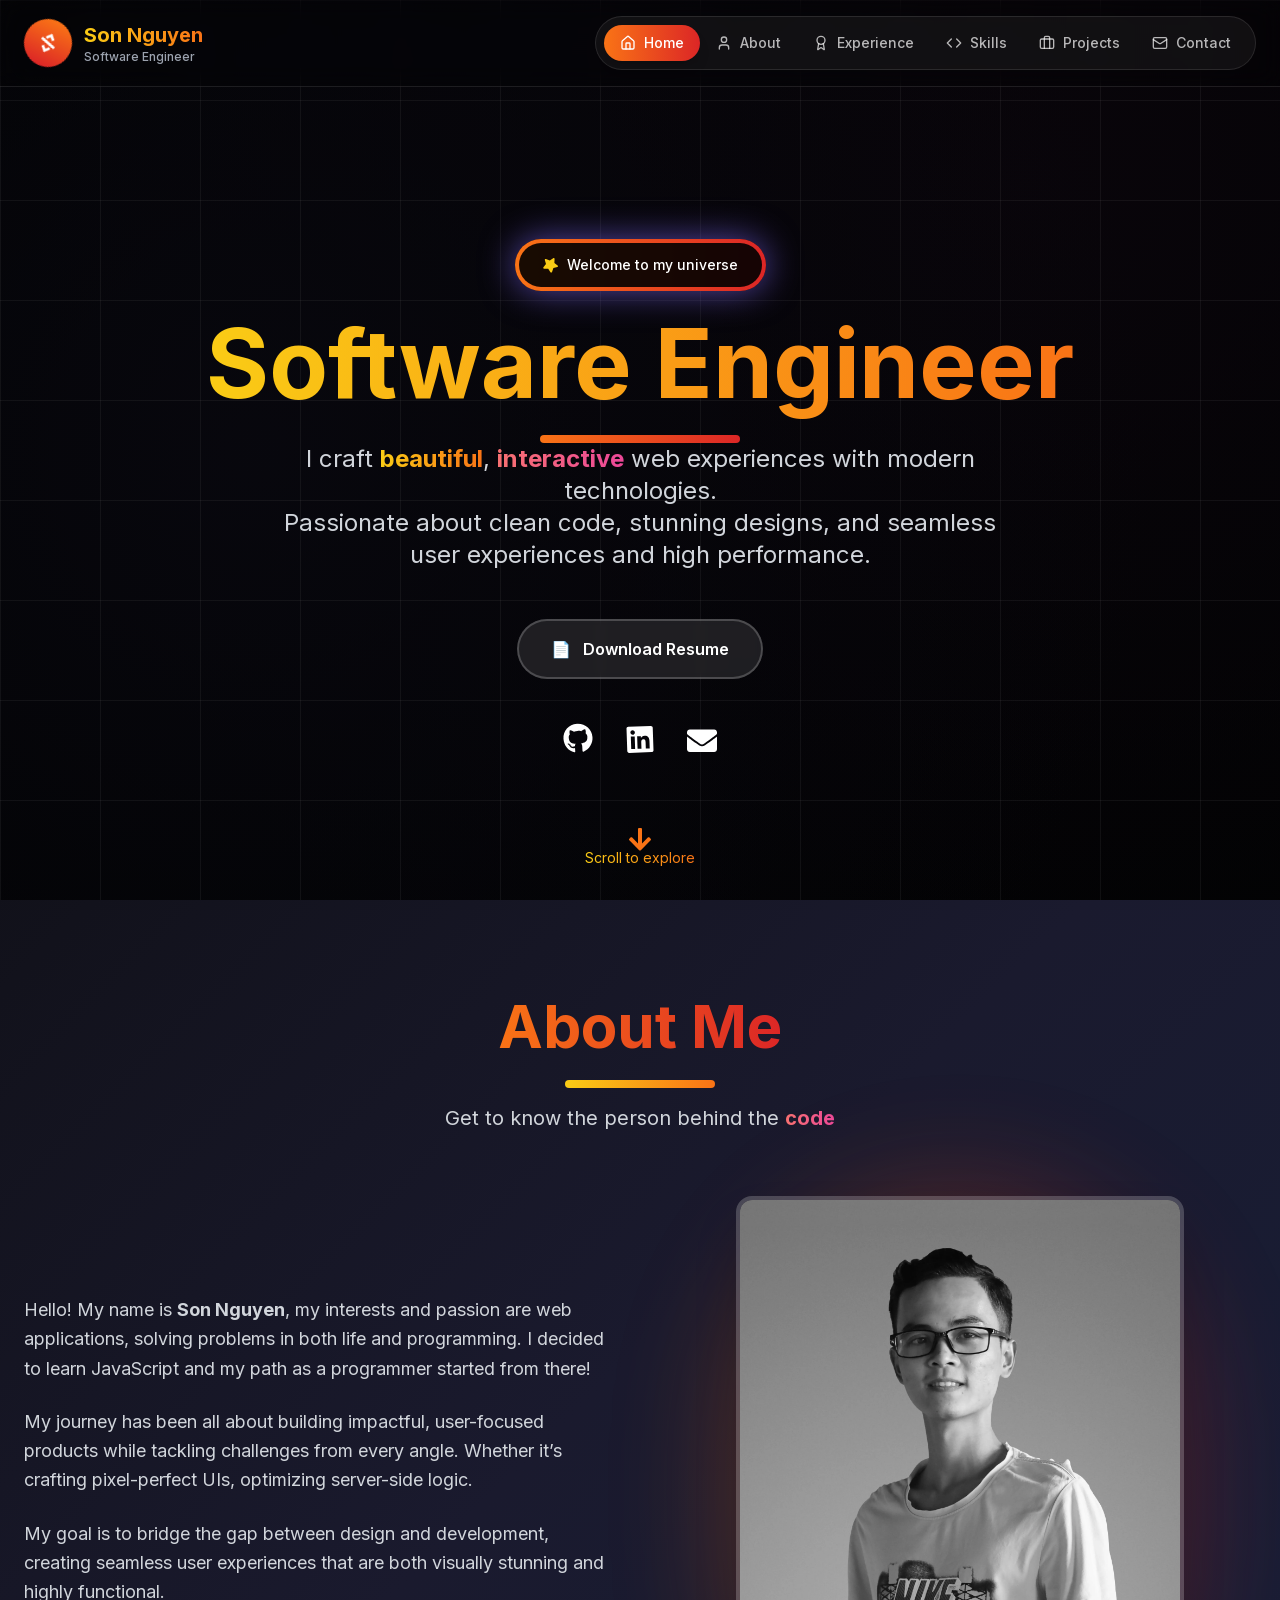
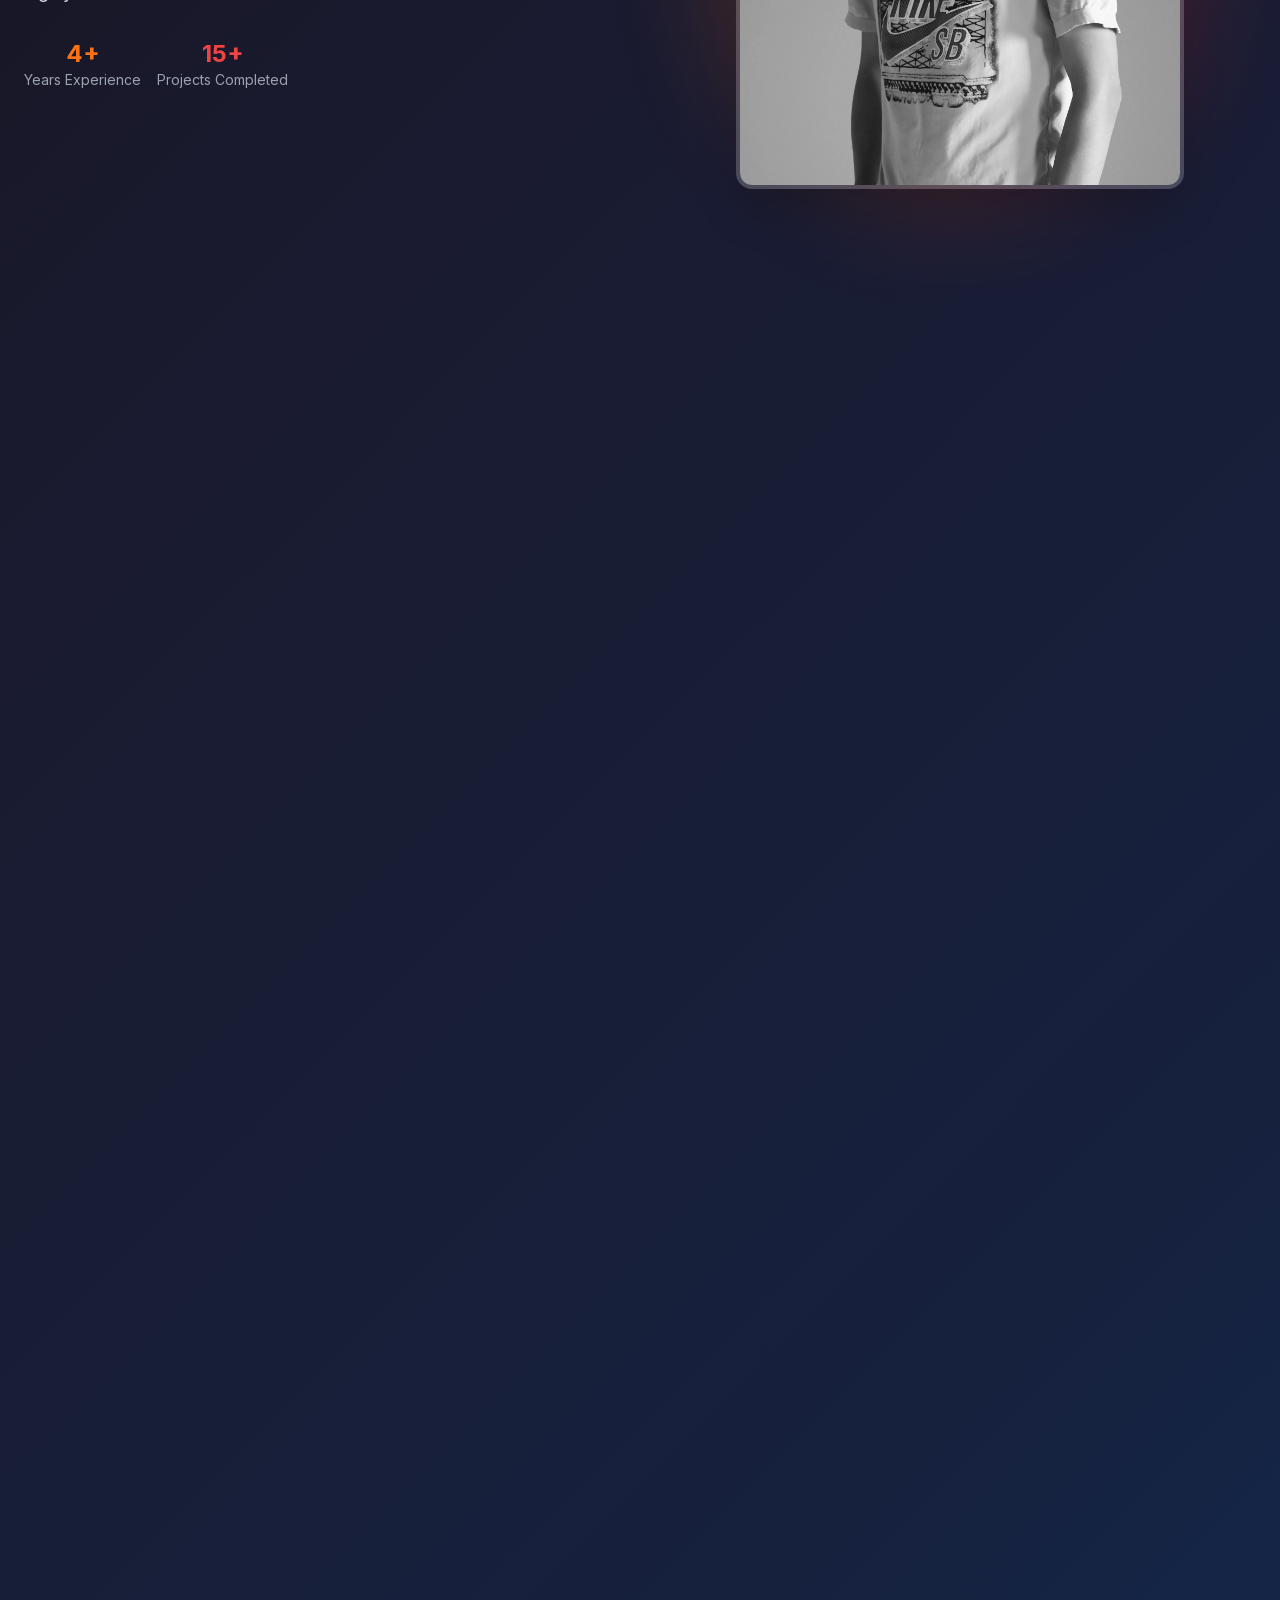
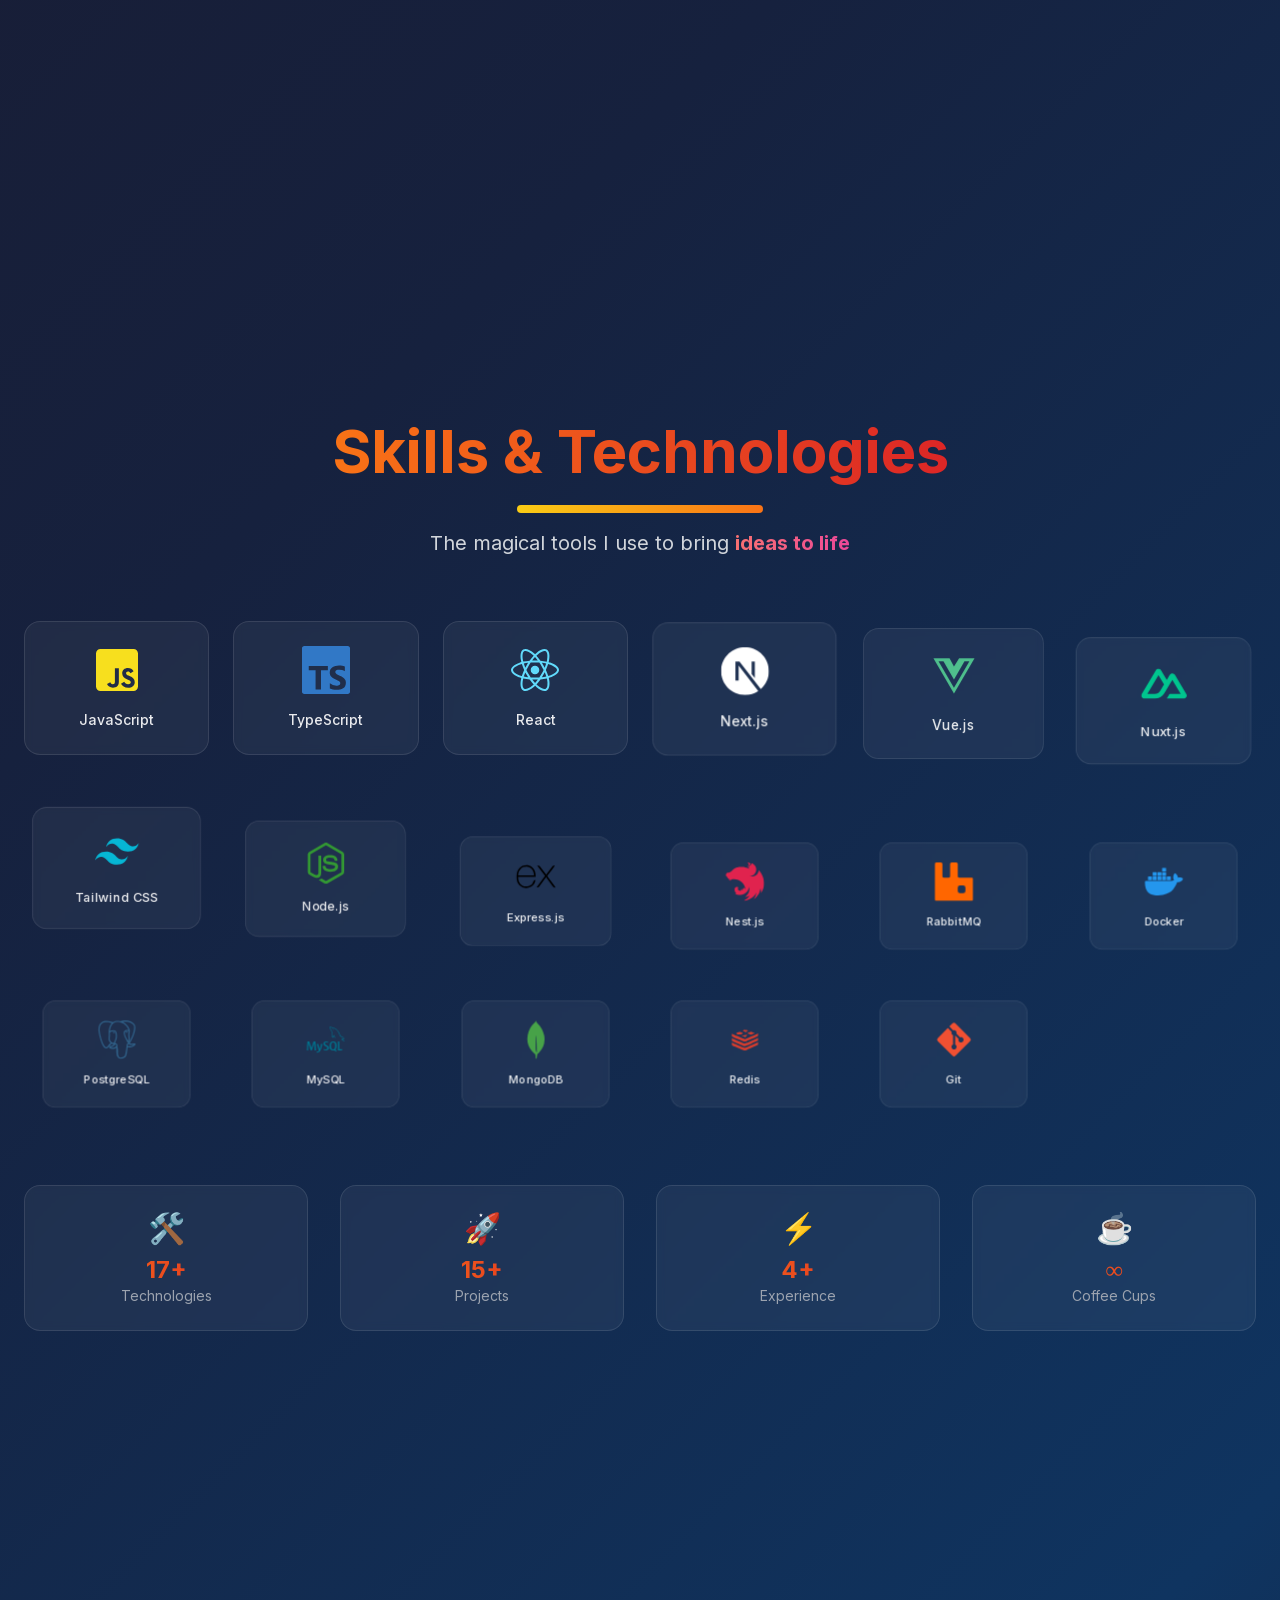
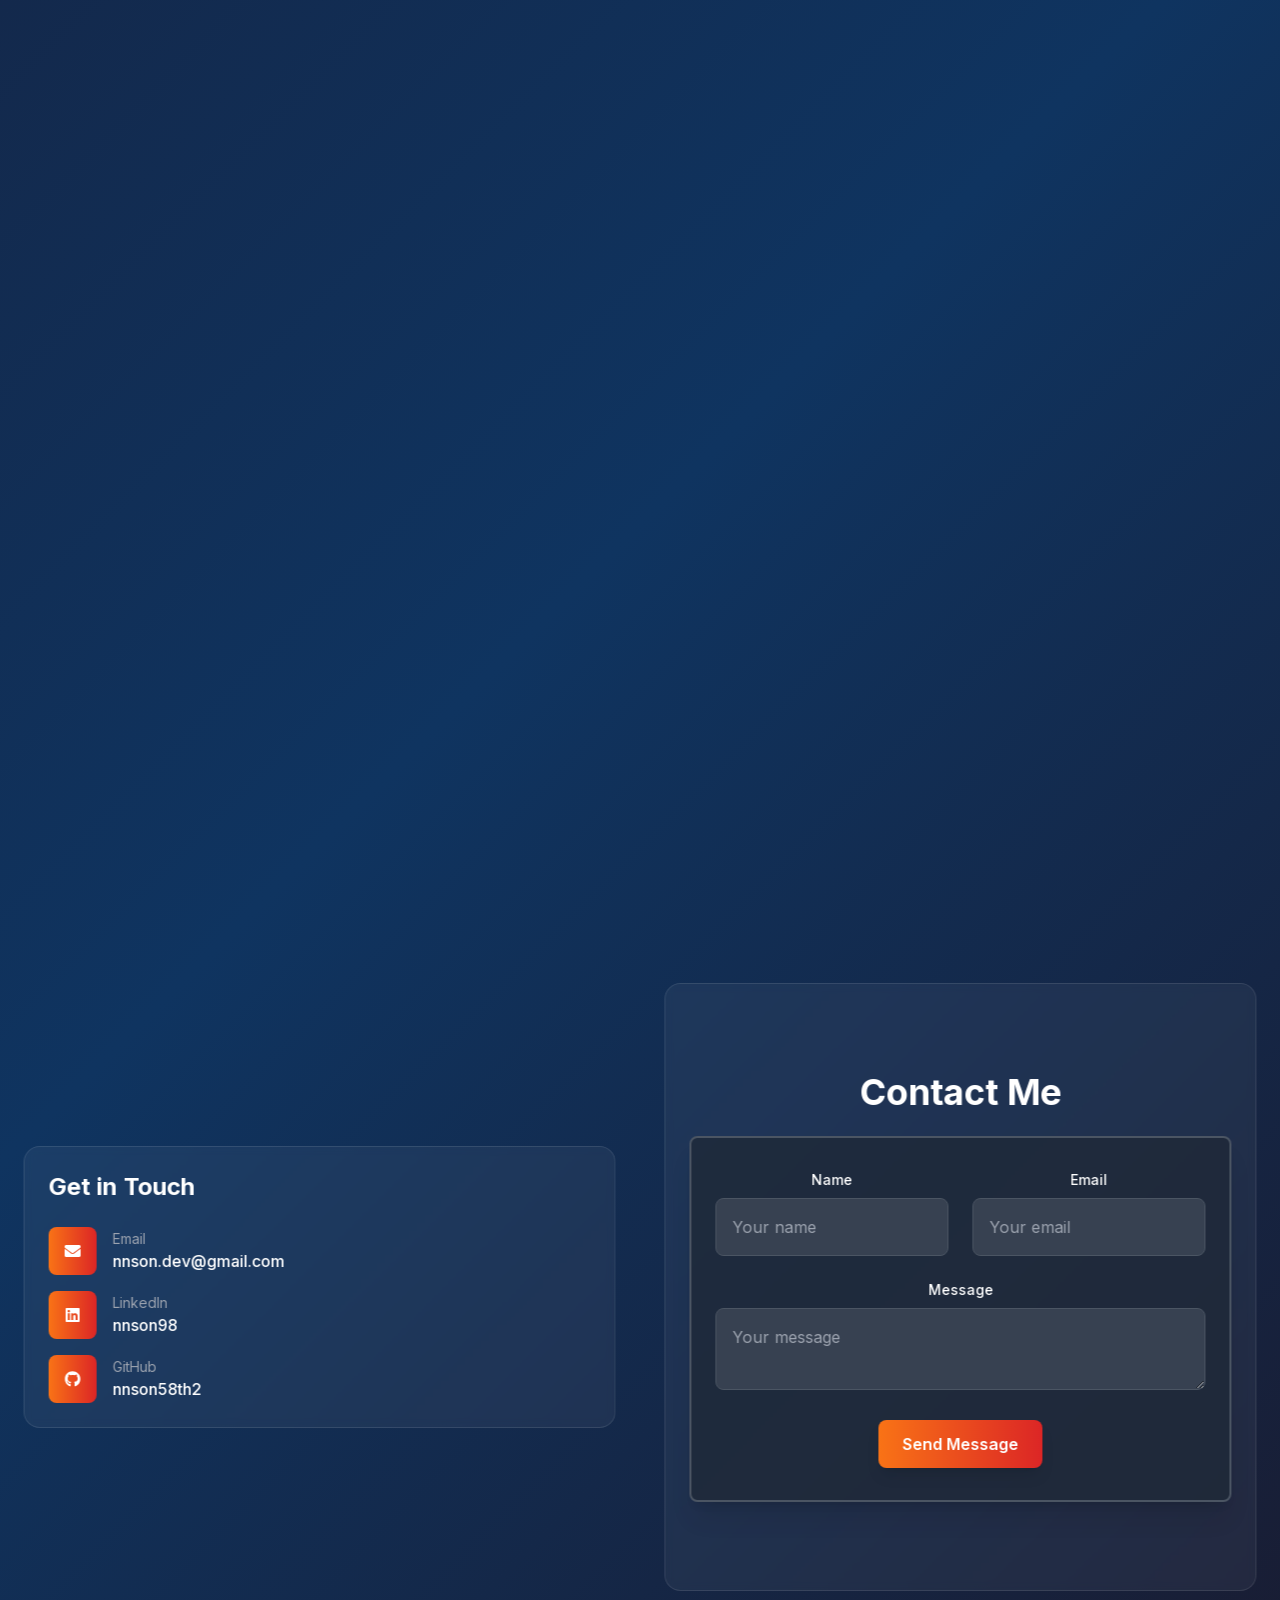
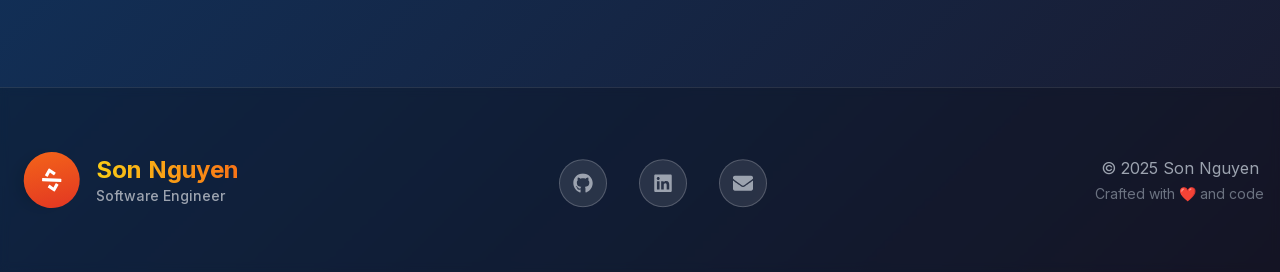
==== commit 8e671ea5: "Deploy from portfolio repo: chore: Update public link for linkedin nnson58th2/portfolio@e650cc5655ae" ====
--- a/index.html
+++ b/index.html
@@ -1,4 +1,4 @@
-<!DOCTYPE html><!--t15SNrEYbWhe4nmJQNJ5h--><html lang="en"><head><meta charSet="utf-8"/><meta name="viewport" content="width=device-width, initial-scale=1"/><link rel="preload" href="/_next/static/media/e4af272ccee01ff0-s.p.woff2" as="font" crossorigin="" type="font/woff2"/><link rel="preload" as="image" href="/avatar.webp"/><link rel="preload" as="image" href="/training-platform-cams-care.webp"/><link rel="stylesheet" href="/_next/static/css/f7dd2c76b62cf530.css" data-precedence="next"/><link rel="preload" as="script" fetchPriority="low" href="/_next/static/chunks/webpack-afb744fa22b020e9.js"/><script src="/_next/static/chunks/4bd1b696-c023c6e3521b1417.js" async=""></script><script src="/_next/static/chunks/255-379c01dac331dc2b.js" async=""></script><script src="/_next/static/chunks/main-app-1b4500b93111eabf.js" async=""></script><script src="/_next/static/chunks/app/layout-6c66c8fba5797ff2.js" async=""></script><script src="/_next/static/chunks/30a37ab2-d1e0ff3a8643e6c8.js" async=""></script><script src="/_next/static/chunks/8e1d74a4-3b10777c6cf61f85.js" async=""></script><script src="/_next/static/chunks/a0f462e1-e1e8bd14b5267d05.js" async=""></script><script src="/_next/static/chunks/370-cfed14d48937773f.js" async=""></script><script src="/_next/static/chunks/app/page-61d427a71dab021f.js" async=""></script><meta name="next-size-adjust" content=""/><meta name="theme-color" content="#f97316"/><title>Son Nguyen | Software Engineer</title><meta name="description" content="Personal blog and portfolio of Son Nguyen, sharing thoughts and experiences on software development, web technologies, and more."/><meta name="generator" content="Next.js"/><link rel="canonical" href="https://sonnguyen.dev"/><meta property="og:title" content="Son Nguyen | Software Engineer"/><meta property="og:description" content="Personal blog and portfolio of Son Nguyen, sharing thoughts and experiences on software development, web technologies, and more."/><meta property="og:url" content="https://sonnguyen.dev"/><meta property="og:site_name" content="Son Nguyen"/><meta property="og:locale" content="en_US"/><meta property="og:image" content="https://sonnguyen.dev/og/home.png"/><meta property="og:image:width" content="1200"/><meta property="og:image:height" content="630"/><meta property="og:image:alt" content="Son Nguyen | Software Engineer"/><meta property="og:type" content="website"/><meta name="twitter:card" content="summary_large_image"/><meta name="twitter:site" content="@sonnguyen"/><meta name="twitter:creator" content="@sonnguyen"/><meta name="twitter:title" content="Son Nguyen | Software Engineer"/><meta name="twitter:description" content="Personal blog and portfolio of Son Nguyen, sharing thoughts and experiences on software development, web technologies, and more."/><meta name="twitter:image" content="https://sonnguyen.dev/og/home.png"/><meta name="twitter:image:alt" content="Son Nguyen | Software Engineer"/><link rel="shortcut icon" href="/favicon.svg" sizes="any" type="image/svg+xml"/><link rel="icon" href="/favicon.ico" type="image/x-icon" sizes="48x48"/><link rel="icon" href="/favicon.ico" sizes="any" type="image/x-icon"/><link rel="apple-touch-icon" href="/apple-touch-icon.png" sizes="180x180" type="image/png"/><script src="/_next/static/chunks/polyfills-42372ed130431b0a.js" noModule=""></script></head><body class="__className_f367f3 relative"><div hidden=""><!--$--><!--/$--></div><div class="fixed inset-0 z-[-1] overflow-hidden"><div class="absolute inset-0 transition-all duration-2000 ease-linear" style="background:radial-gradient(circle at 20% 50%, hsl(240, 30%, 4%) 0%, transparent 80%),
+<!DOCTYPE html><!--phMsMPRRyHuKmYYTJqtwo--><html lang="en"><head><meta charSet="utf-8"/><meta name="viewport" content="width=device-width, initial-scale=1"/><link rel="preload" href="/_next/static/media/e4af272ccee01ff0-s.p.woff2" as="font" crossorigin="" type="font/woff2"/><link rel="preload" as="image" href="/avatar.webp"/><link rel="preload" as="image" href="/training-platform-cams-care.webp"/><link rel="stylesheet" href="/_next/static/css/f7dd2c76b62cf530.css" data-precedence="next"/><link rel="preload" as="script" fetchPriority="low" href="/_next/static/chunks/webpack-afb744fa22b020e9.js"/><script src="/_next/static/chunks/4bd1b696-c023c6e3521b1417.js" async=""></script><script src="/_next/static/chunks/255-379c01dac331dc2b.js" async=""></script><script src="/_next/static/chunks/main-app-1b4500b93111eabf.js" async=""></script><script src="/_next/static/chunks/app/layout-6c66c8fba5797ff2.js" async=""></script><script src="/_next/static/chunks/30a37ab2-d1e0ff3a8643e6c8.js" async=""></script><script src="/_next/static/chunks/8e1d74a4-3b10777c6cf61f85.js" async=""></script><script src="/_next/static/chunks/a0f462e1-e1e8bd14b5267d05.js" async=""></script><script src="/_next/static/chunks/370-cfed14d48937773f.js" async=""></script><script src="/_next/static/chunks/app/page-35f79de2c5d3f4d8.js" async=""></script><meta name="next-size-adjust" content=""/><meta name="theme-color" content="#f97316"/><title>Son Nguyen | Software Engineer</title><meta name="description" content="Personal blog and portfolio of Son Nguyen, sharing thoughts and experiences on software development, web technologies, and more."/><meta name="generator" content="Next.js"/><link rel="canonical" href="https://sonnguyen.dev"/><meta property="og:title" content="Son Nguyen | Software Engineer"/><meta property="og:description" content="Personal blog and portfolio of Son Nguyen, sharing thoughts and experiences on software development, web technologies, and more."/><meta property="og:url" content="https://sonnguyen.dev"/><meta property="og:site_name" content="Son Nguyen"/><meta property="og:locale" content="en_US"/><meta property="og:image" content="https://sonnguyen.dev/og/home.png"/><meta property="og:image:width" content="1200"/><meta property="og:image:height" content="630"/><meta property="og:image:alt" content="Son Nguyen | Software Engineer"/><meta property="og:type" content="website"/><meta name="twitter:card" content="summary_large_image"/><meta name="twitter:site" content="@sonnguyen"/><meta name="twitter:creator" content="@sonnguyen"/><meta name="twitter:title" content="Son Nguyen | Software Engineer"/><meta name="twitter:description" content="Personal blog and portfolio of Son Nguyen, sharing thoughts and experiences on software development, web technologies, and more."/><meta name="twitter:image" content="https://sonnguyen.dev/og/home.png"/><meta name="twitter:image:alt" content="Son Nguyen | Software Engineer"/><link rel="shortcut icon" href="/favicon.svg" sizes="any" type="image/svg+xml"/><link rel="icon" href="/favicon.ico" type="image/x-icon" sizes="48x48"/><link rel="icon" href="/favicon.ico" sizes="any" type="image/x-icon"/><link rel="apple-touch-icon" href="/apple-touch-icon.png" sizes="180x180" type="image/png"/><script src="/_next/static/chunks/polyfills-42372ed130431b0a.js" noModule=""></script></head><body class="__className_f367f3 relative"><div hidden=""><!--$--><!--/$--></div><div class="fixed inset-0 z-[-1] overflow-hidden"><div class="absolute inset-0 transition-all duration-2000 ease-linear" style="background:radial-gradient(circle at 20% 50%, hsl(240, 30%, 4%) 0%, transparent 80%),
             radial-gradient(circle at 80% 20%, hsl(280, 35%, 3%) 0%, transparent 80%),
             linear-gradient(135deg, hsl(220, 40%, 1%) 0%, hsl(180, 50%, 0.5%) 100%)"></div><div class="absolute inset-0" style="background-image:linear-gradient(rgba(255,255,255,0.05) 1px, transparent 1px),
-            linear-gradient(90deg, rgba(255,255,255,0.05) 1px, transparent 1px);background-size:100px 100px"></div></div><div class="relative w-full flex flex-col text-white"><header class="fixed top-0 left-0 w-full z-[9999] backdrop-blur-md bg-black/20 border-b border-white/10" style="transform:translateY(-100px)"><div class="max-w-7xl mx-auto px-4 sm:px-6 py-4 flex items-center justify-between"><div class="flex items-center space-x-3 cursor-pointer group" style="opacity:0;transform:translateX(-20px)"><div class="w-12 h-12 rounded-full bg-gradient-to-r from-orange-500 to-red-600 flex items-center justify-center shadow-lg group-hover:shadow-xl transition-all duration-300"><svg stroke="currentColor" fill="currentColor" stroke-width="0" viewBox="0 0 640 512" class="text-white text-xl" height="1em" width="1em" xmlns="http://www.w3.org/2000/svg"><path d="M278.9 511.5l-61-17.7c-6.4-1.8-10-8.5-8.2-14.9L346.2 8.7c1.8-6.4 8.5-10 14.9-8.2l61 17.7c6.4 1.8 10 8.5 8.2 14.9L293.8 503.3c-1.9 6.4-8.5 10.1-14.9 8.2zm-114-112.2l43.5-46.4c4.6-4.9 4.3-12.7-.8-17.2L117 256l90.6-79.7c5.1-4.5 5.5-12.3.8-17.2l-43.5-46.4c-4.5-4.8-12.1-5.1-17-.5L3.8 247.2c-5.1 4.7-5.1 12.8 0 17.5l144.1 135.1c4.9 4.6 12.5 4.4 17-.5zm327.2.6l144.1-135.1c5.1-4.7 5.1-12.8 0-17.5L492.1 112.1c-4.8-4.5-12.4-4.3-17 .5L431.6 159c-4.6 4.9-4.3 12.7.8 17.2L523 256l-90.6 79.7c-5.1 4.5-5.5 12.3-.8 17.2l43.5 46.4c4.5 4.9 12.1 5.1 17 .6z"></path></svg></div><div class="flex flex-col"><span class="text-xl font-bold bg-gradient-to-r from-yellow-400 to-orange-500 bg-clip-text text-transparent group-hover:scale-105 transition-transform duration-300">Son Nguyen</span><span class="text-xs text-gray-400 font-medium">Software Engineer</span></div></div><div style="opacity:0;transform:translateX(20px)"><nav class="w-full relative"><div class="hidden md:flex items-center bg-white/5 backdrop-blur-sm rounded-full border border-white/10 px-2 py-2"><button class="relative flex items-center space-x-2 px-4 py-2 rounded-full transition-all duration-300 font-medium group bg-gradient-to-r from-orange-500 to-red-600 text-white shadow-lg" tabindex="0" style="opacity:0;transform:translateY(-20px)"><svg xmlns="http://www.w3.org/2000/svg" width="16" height="16" viewBox="0 0 24 24" fill="none" stroke="currentColor" stroke-width="2" stroke-linecap="round" stroke-linejoin="round" class="lucide lucide-house text-white" aria-hidden="true"><path d="M15 21v-8a1 1 0 0 0-1-1h-4a1 1 0 0 0-1 1v8"></path><path d="M3 10a2 2 0 0 1 .709-1.528l7-6a2 2 0 0 1 2.582 0l7 6A2 2 0 0 1 21 10v9a2 2 0 0 1-2 2H5a2 2 0 0 1-2-2z"></path></svg><span class="text-sm">Home</span></button><button class="relative flex items-center space-x-2 px-4 py-2 rounded-full transition-all duration-300 font-medium group text-white/70 hover:text-white hover:bg-white/10" tabindex="0" style="opacity:0;transform:translateY(-20px)"><svg xmlns="http://www.w3.org/2000/svg" width="16" height="16" viewBox="0 0 24 24" fill="none" stroke="currentColor" stroke-width="2" stroke-linecap="round" stroke-linejoin="round" class="lucide lucide-user text-white/70 group-hover:text-white" aria-hidden="true"><path d="M19 21v-2a4 4 0 0 0-4-4H9a4 4 0 0 0-4 4v2"></path><circle cx="12" cy="7" r="4"></circle></svg><span class="text-sm">About</span></button><button class="relative flex items-center space-x-2 px-4 py-2 rounded-full transition-all duration-300 font-medium group text-white/70 hover:text-white hover:bg-white/10" tabindex="0" style="opacity:0;transform:translateY(-20px)"><svg xmlns="http://www.w3.org/2000/svg" width="16" height="16" viewBox="0 0 24 24" fill="none" stroke="currentColor" stroke-width="2" stroke-linecap="round" stroke-linejoin="round" class="lucide lucide-award text-white/70 group-hover:text-white" aria-hidden="true"><path d="m15.477 12.89 1.515 8.526a.5.5 0 0 1-.81.47l-3.58-2.687a1 1 0 0 0-1.197 0l-3.586 2.686a.5.5 0 0 1-.81-.469l1.514-8.526"></path><circle cx="12" cy="8" r="6"></circle></svg><span class="text-sm">Experience</span></button><button class="relative flex items-center space-x-2 px-4 py-2 rounded-full transition-all duration-300 font-medium group text-white/70 hover:text-white hover:bg-white/10" tabindex="0" style="opacity:0;transform:translateY(-20px)"><svg xmlns="http://www.w3.org/2000/svg" width="16" height="16" viewBox="0 0 24 24" fill="none" stroke="currentColor" stroke-width="2" stroke-linecap="round" stroke-linejoin="round" class="lucide lucide-code text-white/70 group-hover:text-white" aria-hidden="true"><path d="m16 18 6-6-6-6"></path><path d="m8 6-6 6 6 6"></path></svg><span class="text-sm">Skills</span></button><button class="relative flex items-center space-x-2 px-4 py-2 rounded-full transition-all duration-300 font-medium group text-white/70 hover:text-white hover:bg-white/10" tabindex="0" style="opacity:0;transform:translateY(-20px)"><svg xmlns="http://www.w3.org/2000/svg" width="16" height="16" viewBox="0 0 24 24" fill="none" stroke="currentColor" stroke-width="2" stroke-linecap="round" stroke-linejoin="round" class="lucide lucide-briefcase text-white/70 group-hover:text-white" aria-hidden="true"><path d="M16 20V4a2 2 0 0 0-2-2h-4a2 2 0 0 0-2 2v16"></path><rect width="20" height="14" x="2" y="6" rx="2"></rect></svg><span class="text-sm">Projects</span></button><button class="relative flex items-center space-x-2 px-4 py-2 rounded-full transition-all duration-300 font-medium group text-white/70 hover:text-white hover:bg-white/10" tabindex="0" style="opacity:0;transform:translateY(-20px)"><svg xmlns="http://www.w3.org/2000/svg" width="16" height="16" viewBox="0 0 24 24" fill="none" stroke="currentColor" stroke-width="2" stroke-linecap="round" stroke-linejoin="round" class="lucide lucide-mail text-white/70 group-hover:text-white" aria-hidden="true"><path d="m22 7-8.991 5.727a2 2 0 0 1-2.009 0L2 7"></path><rect x="2" y="4" width="20" height="16" rx="2"></rect></svg><span class="text-sm">Contact</span></button></div><div class="md:hidden"><button class="relative text-white hover:text-blue-400 transition-colors duration-300 p-3 rounded-full bg-white/10 backdrop-blur-sm border border-white/20 hover:bg-white/20" tabindex="0"><div style="opacity:0;transform:rotate(90deg)"><svg xmlns="http://www.w3.org/2000/svg" width="24" height="24" viewBox="0 0 24 24" fill="none" stroke="currentColor" stroke-width="2" stroke-linecap="round" stroke-linejoin="round" class="lucide lucide-menu" aria-hidden="true"><path d="M4 5h16"></path><path d="M4 12h16"></path><path d="M4 19h16"></path></svg></div></button></div><div class="absolute -bottom-[22px] right-[18px] w-4 h-4 bg-black/95 border-l border-t border-white/20 transform rotate-45 z-50" style="opacity:0"></div><div class="md:hidden absolute top-16 right-0 bg-black/95 backdrop-blur-xl border border-white/20 rounded-2xl min-w-[200px] z-40 shadow-2xl overflow-hidden" style="height:0px;opacity:0"><div class="p-3"><button class="w-full flex items-center space-x-3 py-3 px-4 rounded-xl font-medium relative group bg-gradient-to-r from-orange-500 to-red-600 text-white"><svg xmlns="http://www.w3.org/2000/svg" width="18" height="18" viewBox="0 0 24 24" fill="none" stroke="currentColor" stroke-width="2" stroke-linecap="round" stroke-linejoin="round" class="lucide lucide-house text-white" aria-hidden="true"><path d="M15 21v-8a1 1 0 0 0-1-1h-4a1 1 0 0 0-1 1v8"></path><path d="M3 10a2 2 0 0 1 .709-1.528l7-6a2 2 0 0 1 2.582 0l7 6A2 2 0 0 1 21 10v9a2 2 0 0 1-2 2H5a2 2 0 0 1-2-2z"></path></svg><span class="relative z-10">Home</span></button><button class="w-full flex items-center space-x-3 py-3 px-4 rounded-xl font-medium relative group text-white"><svg xmlns="http://www.w3.org/2000/svg" width="18" height="18" viewBox="0 0 24 24" fill="none" stroke="currentColor" stroke-width="2" stroke-linecap="round" stroke-linejoin="round" class="lucide lucide-user text-white/70 group-hover:text-blue-400" aria-hidden="true"><path d="M19 21v-2a4 4 0 0 0-4-4H9a4 4 0 0 0-4 4v2"></path><circle cx="12" cy="7" r="4"></circle></svg><span class="relative z-10">About</span></button><button class="w-full flex items-center space-x-3 py-3 px-4 rounded-xl font-medium relative group text-white"><svg xmlns="http://www.w3.org/2000/svg" width="18" height="18" viewBox="0 0 24 24" fill="none" stroke="currentColor" stroke-width="2" stroke-linecap="round" stroke-linejoin="round" class="lucide lucide-award text-white/70 group-hover:text-blue-400" aria-hidden="true"><path d="m15.477 12.89 1.515 8.526a.5.5 0 0 1-.81.47l-3.58-2.687a1 1 0 0 0-1.197 0l-3.586 2.686a.5.5 0 0 1-.81-.469l1.514-8.526"></path><circle cx="12" cy="8" r="6"></circle></svg><span class="relative z-10">Experience</span></button><button class="w-full flex items-center space-x-3 py-3 px-4 rounded-xl font-medium relative group text-white"><svg xmlns="http://www.w3.org/2000/svg" width="18" height="18" viewBox="0 0 24 24" fill="none" stroke="currentColor" stroke-width="2" stroke-linecap="round" stroke-linejoin="round" class="lucide lucide-code text-white/70 group-hover:text-blue-400" aria-hidden="true"><path d="m16 18 6-6-6-6"></path><path d="m8 6-6 6 6 6"></path></svg><span class="relative z-10">Skills</span></button><button class="w-full flex items-center space-x-3 py-3 px-4 rounded-xl font-medium relative group text-white"><svg xmlns="http://www.w3.org/2000/svg" width="18" height="18" viewBox="0 0 24 24" fill="none" stroke="currentColor" stroke-width="2" stroke-linecap="round" stroke-linejoin="round" class="lucide lucide-briefcase text-white/70 group-hover:text-blue-400" aria-hidden="true"><path d="M16 20V4a2 2 0 0 0-2-2h-4a2 2 0 0 0-2 2v16"></path><rect width="20" height="14" x="2" y="6" rx="2"></rect></svg><span class="relative z-10">Projects</span></button><button class="w-full flex items-center space-x-3 py-3 px-4 rounded-xl font-medium relative group text-white"><svg xmlns="http://www.w3.org/2000/svg" width="18" height="18" viewBox="0 0 24 24" fill="none" stroke="currentColor" stroke-width="2" stroke-linecap="round" stroke-linejoin="round" class="lucide lucide-mail text-white/70 group-hover:text-blue-400" aria-hidden="true"><path d="m22 7-8.991 5.727a2 2 0 0 1-2.009 0L2 7"></path><rect x="2" y="4" width="20" height="16" rx="2"></rect></svg><span class="relative z-10">Contact</span></button></div></div></nav></div></div></header><section id="home" class="relative min-h-screen flex items-center justify-center px-6 pt-24"><div class="max-w-6xl mx-auto text-center" style="opacity:1;transform:none"><div class="mb-8" style="opacity:0;transform:translateY(30px) scale(0.8)"><div class="inline-block p-1 rounded-full bg-gradient-to-r from-orange-500 to-red-600 mb-6"><div class="bg-black/90 rounded-full px-6 py-3 flex items-center gap-2"><div><svg stroke="currentColor" fill="currentColor" stroke-width="0" viewBox="0 0 576 512" class="text-yellow-400" height="1em" width="1em" xmlns="http://www.w3.org/2000/svg"><path d="M259.3 17.8L194 150.2 47.9 171.5c-26.2 3.8-36.7 36.1-17.7 54.6l105.7 103-25 145.5c-4.5 26.3 23.2 46 46.4 33.7L288 439.6l130.7 68.7c23.2 12.2 50.9-7.4 46.4-33.7l-25-145.5 105.7-103c19-18.5 8.5-50.8-17.7-54.6L382 150.2 316.7 17.8c-11.7-23.6-45.6-23.9-57.4 0z"></path></svg></div><span class="text-sm font-medium">Welcome to my universe</span></div></div><div class="relative"><h1 class="text-5xl md:text-8xl font-bold mb-6 leading-tight cursor-default select-text"><span class="bg-gradient-to-r from-yellow-400 to-orange-500 bg-clip-text text-transparent">Software Engineer</span></h1><div class="h-2 bg-gradient-to-r from-orange-500 to-red-600 mx-auto rounded-full" style="width:0px"></div></div><p class="text-xl md:text-2xl text-gray-300 max-w-3xl mx-auto mb-12 leading-relaxed" style="transform:translateY(30px)">I craft<!-- --> <span class="font-bold bg-gradient-to-r from-yellow-400 to-orange-500 bg-clip-text text-transparent">beautiful</span>,<!-- --> <span class="font-bold bg-gradient-to-r from-red-400 to-pink-500 bg-clip-text text-transparent">interactive</span> <!-- -->web experiences with modern technologies.<br/>Passionate about clean code, stunning designs, and seamless user experiences and high performance.</p></div><div class="flex justify-center mb-12" style="opacity:0;transform:translateY(30px)"><a href="./son-nguyen-resume.pdf" target="_blank" class="px-8 py-4 bg-white/10 hover:bg-white/20 backdrop-blur-sm text-white font-semibold rounded-full border-2 border-white/20 transition-all duration-300 flex items-center gap-3" tabindex="0"><span>📄</span>Download Resume</a></div><div class="flex justify-center space-x-8" style="opacity:0"><a href="https://github.com/nnson58th2" target="_blank" rel="noopener noreferrer" class="text-3xl hover:text-primary transition-all duration-200 relative" tabindex="0"><svg stroke="currentColor" fill="currentColor" stroke-width="0" viewBox="0 0 496 512" height="1em" width="1em" xmlns="http://www.w3.org/2000/svg"><path d="M165.9 397.4c0 2-2.3 3.6-5.2 3.6-3.3.3-5.6-1.3-5.6-3.6 0-2 2.3-3.6 5.2-3.6 3-.3 5.6 1.3 5.6 3.6zm-31.1-4.5c-.7 2 1.3 4.3 4.3 4.9 2.6 1 5.6 0 6.2-2s-1.3-4.3-4.3-5.2c-2.6-.7-5.5.3-6.2 2.3zm44.2-1.7c-2.9.7-4.9 2.6-4.6 4.9.3 2 2.9 3.3 5.9 2.6 2.9-.7 4.9-2.6 4.6-4.6-.3-1.9-3-3.2-5.9-2.9zM244.8 8C106.1 8 0 113.3 0 252c0 110.9 69.8 205.8 169.5 239.2 12.8 2.3 17.3-5.6 17.3-12.1 0-6.2-.3-40.4-.3-61.4 0 0-70 15-84.7-29.8 0 0-11.4-29.1-27.8-36.6 0 0-22.9-15.7 1.6-15.4 0 0 24.9 2 38.6 25.8 21.9 38.6 58.6 27.5 72.9 20.9 2.3-16 8.8-27.1 16-33.7-55.9-6.2-112.3-14.3-112.3-110.5 0-27.5 7.6-41.3 23.6-58.9-2.6-6.5-11.1-33.3 2.6-67.9 20.9-6.5 69 27 69 27 20-5.6 41.5-8.5 62.8-8.5s42.8 2.9 62.8 8.5c0 0 48.1-33.6 69-27 13.7 34.7 5.2 61.4 2.6 67.9 16 17.7 25.8 31.5 25.8 58.9 0 96.5-58.9 104.2-114.8 110.5 9.2 7.9 17 22.9 17 46.4 0 33.7-.3 75.4-.3 83.6 0 6.5 4.6 14.4 17.3 12.1C428.2 457.8 496 362.9 496 252 496 113.3 383.5 8 244.8 8zM97.2 352.9c-1.3 1-1 3.3.7 5.2 1.6 1.6 3.9 2.3 5.2 1 1.3-1 1-3.3-.7-5.2-1.6-1.6-3.9-2.3-5.2-1zm-10.8-8.1c-.7 1.3.3 2.9 2.3 3.9 1.6 1 3.6.7 4.3-.7.7-1.3-.3-2.9-2.3-3.9-2-.6-3.6-.3-4.3.7zm32.4 35.6c-1.6 1.3-1 4.3 1.3 6.2 2.3 2.3 5.2 2.6 6.5 1 1.3-1.3.7-4.3-1.3-6.2-2.2-2.3-5.2-2.6-6.5-1zm-11.4-14.7c-1.6 1-1.6 3.6 0 5.9 1.6 2.3 4.3 3.3 5.6 2.3 1.6-1.3 1.6-3.9 0-6.2-1.4-2.3-4-3.3-5.6-2z"></path></svg></a><a href="https://www.linkedin.com/in/son-nguyen98/" target="_blank" rel="noopener noreferrer" class="text-3xl hover:text-primary transition-all duration-200 relative" tabindex="0"><svg stroke="currentColor" fill="currentColor" stroke-width="0" viewBox="0 0 448 512" height="1em" width="1em" xmlns="http://www.w3.org/2000/svg"><path d="M416 32H31.9C14.3 32 0 46.5 0 64.3v383.4C0 465.5 14.3 480 31.9 480H416c17.6 0 32-14.5 32-32.3V64.3c0-17.8-14.4-32.3-32-32.3zM135.4 416H69V202.2h66.5V416zm-33.2-243c-21.3 0-38.5-17.3-38.5-38.5S80.9 96 102.2 96c21.2 0 38.5 17.3 38.5 38.5 0 21.3-17.2 38.5-38.5 38.5zm282.1 243h-66.4V312c0-24.8-.5-56.7-34.5-56.7-34.6 0-39.9 27-39.9 54.9V416h-66.4V202.2h63.7v29.2h.9c8.9-16.8 30.6-34.5 62.9-34.5 67.2 0 79.7 44.3 79.7 101.9V416z"></path></svg></a><a href="mailto:nnson.dev@gmail.com" target="_blank" rel="noopener noreferrer" class="text-3xl hover:text-primary transition-all duration-200 relative" tabindex="0"><svg stroke="currentColor" fill="currentColor" stroke-width="0" viewBox="0 0 512 512" height="1em" width="1em" xmlns="http://www.w3.org/2000/svg"><path d="M502.3 190.8c3.9-3.1 9.7-.2 9.7 4.7V400c0 26.5-21.5 48-48 48H48c-26.5 0-48-21.5-48-48V195.6c0-5 5.7-7.8 9.7-4.7 22.4 17.4 52.1 39.5 154.1 113.6 21.1 15.4 56.7 47.8 92.2 47.6 35.7.3 72-32.8 92.3-47.6 102-74.1 131.6-96.3 154-113.7zM256 320c23.2.4 56.6-29.2 73.4-41.4 132.7-96.3 142.8-104.7 173.4-128.7 5.8-4.5 9.2-11.5 9.2-18.9v-19c0-26.5-21.5-48-48-48H48C21.5 64 0 85.5 0 112v19c0 7.4 3.4 14.3 9.2 18.9 30.6 23.9 40.7 32.4 173.4 128.7 16.8 12.2 50.2 41.8 73.4 41.4z"></path></svg></a></div></div><div class="hidden md:block absolute bottom-8 left-1/2 transform -translate-x-1/2" style="opacity:0"><div class="flex justify-center text-2xl text-orange-500 bg-clip-text cursor-pointer"><svg stroke="currentColor" fill="currentColor" stroke-width="0" viewBox="0 0 448 512" height="1em" width="1em" xmlns="http://www.w3.org/2000/svg"><path d="M413.1 222.5l22.2 22.2c9.4 9.4 9.4 24.6 0 33.9L241 473c-9.4 9.4-24.6 9.4-33.9 0L12.7 278.6c-9.4-9.4-9.4-24.6 0-33.9l22.2-22.2c9.5-9.5 25-9.3 34.3.4L184 343.4V56c0-13.3 10.7-24 24-24h32c13.3 0 24 10.7 24 24v287.4l114.8-120.5c9.3-9.8 24.8-10 34.3-.4z"></path></svg></div><div class="mt-2 text-sm bg-gradient-to-r from-yellow-400 to-orange-500 bg-clip-text text-transparent">Scroll to explore</div></div></section><section id="about" class="py-12 md:py-24 relative"><div class="max-w-7xl mx-auto px-6"><div class="text-center mb-16" style="opacity:0;transform:translateY(30px)"><h2 class="text-4xl md:text-6xl font-bold mb-6"><span class="bg-gradient-to-r from-orange-500 to-red-600 bg-clip-text text-transparent">About Me</span></h2><div class="h-2 bg-gradient-to-r from-yellow-400 to-orange-500 mx-auto rounded-full mb-4" style="width:0px"></div><p class="text-xl text-gray-300 max-w-2xl mx-auto" style="opacity:0">Get to know the person behind the<!-- --> <span class="font-bold bg-gradient-to-r from-red-400 to-pink-500 bg-clip-text text-transparent">code</span></p></div><div class="lg:hidden mb-12" style="opacity:0;transform:translateY(30px)"><div class="relative w-full max-w-sm mx-auto"><div class="absolute inset-0 bg-gradient-to-r from-orange-500 to-red-600 rounded-full blur-3xl opacity-30"></div><img src="/avatar.webp" alt="Son Nguyen Avatar" class="relative w-full h-auto rounded-2xl border-4 border-white/20 shadow-2xl"/></div></div><div class="grid lg:grid-cols-2 gap-12 items-center"><div style="opacity:0;transform:translateX(-50px)"><div class="space-y-6 text-lg text-gray-300 leading-relaxed"><p>Hello! My name is <strong>Son Nguyen</strong>, my interests and passion are web applications, solving problems in both life and programming. I decided to learn JavaScript and my path as a programmer started from there!</p><p>My journey has been all about building impactful, user-focused products while tackling challenges from every angle. Whether it’s crafting pixel-perfect UIs, optimizing server-side logic.</p><p>My goal is to bridge the gap between design and development, creating seamless user experiences that are both visually stunning and highly functional.</p></div><div class="flex gap-4 mt-8"><div class="text-center"><div class="text-2xl font-bold text-orange-500">4+</div><div class="text-sm text-gray-400">Years Experience</div></div><div class="text-center"><div class="text-2xl font-bold text-red-500">15+</div><div class="text-sm text-gray-400">Projects Completed</div></div></div></div><div class="hidden lg:block" style="opacity:0;transform:translateX(50px)"><div class="relative w-full max-w-md mx-auto"><div class="absolute inset-0 bg-gradient-to-r from-orange-500 to-red-600 rounded-full blur-3xl opacity-30"></div><img src="/avatar.webp" alt="Son Nguyen Avatar" class="relative w-full h-auto rounded-2xl border-4 border-white/20 shadow-2xl"/></div></div></div></div></section><section id="experience" class="py-12 md:py-24 relative"><div class="max-w-7xl mx-auto px-4 md:px-6"><div class="text-center mb-12 md:mb-16" style="opacity:0;transform:translateY(30px)"><h2 class="text-4xl md:text-6xl font-bold mb-6"><span class="bg-gradient-to-r from-orange-500 to-red-600 bg-clip-text text-transparent">Experience</span></h2><div class="h-2 bg-gradient-to-r from-yellow-400 to-orange-500 mx-auto rounded-full mb-4" style="width:0px"></div><p class="text-xl text-gray-300 max-w-2xl mx-auto" style="opacity:0">My professional journey in<!-- --> <span class="font-bold bg-gradient-to-r from-red-400 to-pink-500 bg-clip-text text-transparent">software engineering</span></p></div><div class="max-w-4xl mx-auto" style="opacity:0;transform:translateY(50px)"><div class="group pb-8 md:pb-12" style="opacity:0;transform:translateY(50px)"><div class="bg-white/5 backdrop-blur-sm border border-white/10 rounded-xl md:rounded-2xl p-4 md:p-8 hover:bg-white/10 transition-all duration-300 relative overflow-hidden h-full flex flex-col"><div class="absolute inset-0 bg-gradient-to-r from-orange-500 to-red-600 opacity-0 group-hover:opacity-10 transition-opacity duration-300"></div><h3 class="text-lg md:text-2xl font-bold mb-2 bg-gradient-to-r from-orange-500 to-red-600 bg-clip-text text-transparent relative z-10">Software Engineer</h3><div class="flex flex-col md:flex-row md:items-center md:justify-between mb-4 relative z-10"><span class="text-base md:text-lg font-semibold bg-gradient-to-r from-yellow-400 to-orange-500 bg-clip-text text-transparent mb-1 md:mb-0">Screen1 Technologies</span><span class="text-gray-400 text-sm md:text-base">05/2022<!-- --> - <!-- -->Present</span></div><ul class="space-y-3 text-gray-300 relative z-10"><li class="flex items-start md:items-start"><span class="hidden md:block text-sm mr-3 mt-1.5 w-2 h-2 bg-gradient-to-r from-red-400 to-pink-500 rounded-full flex-shrink-0"></span><span class="group-hover:text-white transition-colors duration-300 md:ml-0">Clarifying analyzing requirements, and applying best practices to implement feature tasks.</span></li><li class="flex items-start md:items-start"><span class="hidden md:block text-sm mr-3 mt-1.5 w-2 h-2 bg-gradient-to-r from-red-400 to-pink-500 rounded-full flex-shrink-0"></span><span class="group-hover:text-white transition-colors duration-300 md:ml-0">Refactored the backend codebase, database queries for better performance.</span></li><li class="flex items-start md:items-start"><span class="hidden md:block text-sm mr-3 mt-1.5 w-2 h-2 bg-gradient-to-r from-red-400 to-pink-500 rounded-full flex-shrink-0"></span><span class="group-hover:text-white transition-colors duration-300 md:ml-0">Refining and debugging application issues to enhance functionality and performance.</span></li><li class="flex items-start md:items-start"><span class="hidden md:block text-sm mr-3 mt-1.5 w-2 h-2 bg-gradient-to-r from-red-400 to-pink-500 rounded-full flex-shrink-0"></span><span class="group-hover:text-white transition-colors duration-300 md:ml-0">Optimized the existing User Certificate feature with <strong>Redis</strong> and <strong>RabbitMQ</strong> resulting in a <strong>70%</strong> performance improvement.</span></li><li class="flex items-start md:items-start"><span class="hidden md:block text-sm mr-3 mt-1.5 w-2 h-2 bg-gradient-to-r from-red-400 to-pink-500 rounded-full flex-shrink-0"></span><span class="group-hover:text-white transition-colors duration-300 md:ml-0">Integrated <strong>Stripe API</strong> to accept customer order payments.</span></li><li class="flex items-start md:items-start"><span class="hidden md:block text-sm mr-3 mt-1.5 w-2 h-2 bg-gradient-to-r from-red-400 to-pink-500 rounded-full flex-shrink-0"></span><span class="group-hover:text-white transition-colors duration-300 md:ml-0">Mentor and guide <strong>1 Fresher & 3 Junior Developers</strong> on Fullstack Development.</span></li></ul><div class="flex flex-wrap gap-2 pt-6 relative z-10"><a href="https://training.cams-care.com" target="_blank" rel="noopener noreferrer" class="text-sm underline text-gray-300 hover:text-white transition-all duration-300">Training Platform</a><a href="https://www.listenlayer.com" target="_blank" rel="noopener noreferrer" class="text-sm underline text-gray-300 hover:text-white transition-all duration-300">Listen Layer</a></div><div class="flex flex-wrap gap-2 pt-6 relative z-10"><span class="px-3 py-1 bg-white/10 border border-white/20 rounded-full text-xs font-medium text-gray-300 hover:bg-white/20 hover:text-white transition-all duration-300">Node.js</span><span class="px-3 py-1 bg-white/10 border border-white/20 rounded-full text-xs font-medium text-gray-300 hover:bg-white/20 hover:text-white transition-all duration-300">React.js</span><span class="px-3 py-1 bg-white/10 border border-white/20 rounded-full text-xs font-medium text-gray-300 hover:bg-white/20 hover:text-white transition-all duration-300">TypeScript</span><span class="px-3 py-1 bg-white/10 border border-white/20 rounded-full text-xs font-medium text-gray-300 hover:bg-white/20 hover:text-white transition-all duration-300">PostgreSQL</span><span class="px-3 py-1 bg-white/10 border border-white/20 rounded-full text-xs font-medium text-gray-300 hover:bg-white/20 hover:text-white transition-all duration-300">Redis</span><span class="px-3 py-1 bg-white/10 border border-white/20 rounded-full text-xs font-medium text-gray-300 hover:bg-white/20 hover:text-white transition-all duration-300">RabbitMQ</span><span class="px-3 py-1 bg-white/10 border border-white/20 rounded-full text-xs font-medium text-gray-300 hover:bg-white/20 hover:text-white transition-all duration-300">AWS</span></div></div></div><div class="group pb-8 md:pb-12" style="opacity:0;transform:translateY(50px)"><div class="bg-white/5 backdrop-blur-sm border border-white/10 rounded-xl md:rounded-2xl p-4 md:p-8 hover:bg-white/10 transition-all duration-300 relative overflow-hidden h-full flex flex-col"><div class="absolute inset-0 bg-gradient-to-r from-yellow-400 to-orange-500 opacity-0 group-hover:opacity-10 transition-opacity duration-300"></div><h3 class="text-lg md:text-2xl font-bold mb-2 bg-gradient-to-r from-orange-500 to-red-600 bg-clip-text text-transparent relative z-10">Full Stack Developer</h3><div class="flex flex-col md:flex-row md:items-center md:justify-between mb-4 relative z-10"><span class="text-base md:text-lg font-semibold bg-gradient-to-r from-yellow-400 to-orange-500 bg-clip-text text-transparent mb-1 md:mb-0">Platfox/OTB</span><span class="text-gray-400 text-sm md:text-base">10/2020<!-- --> - <!-- -->05/2022</span></div><ul class="space-y-3 text-gray-300 relative z-10"><li class="flex items-start md:items-start"><span class="hidden md:block text-sm mr-3 mt-1.5 w-2 h-2 bg-gradient-to-r from-red-400 to-pink-500 rounded-full flex-shrink-0"></span><span class="group-hover:text-white transition-colors duration-300 md:ml-0">Help retailers in the <strong>Print On Demand</strong> with optimizations qualified products.</span></li><li class="flex items-start md:items-start"><span class="hidden md:block text-sm mr-3 mt-1.5 w-2 h-2 bg-gradient-to-r from-red-400 to-pink-500 rounded-full flex-shrink-0"></span><span class="group-hover:text-white transition-colors duration-300 md:ml-0">Responsible for the entire front-end part according to the work assigned by the team leader.</span></li><li class="flex items-start md:items-start"><span class="hidden md:block text-sm mr-3 mt-1.5 w-2 h-2 bg-gradient-to-r from-red-400 to-pink-500 rounded-full flex-shrink-0"></span><span class="group-hover:text-white transition-colors duration-300 md:ml-0">Implementing public APIs for sellers to build their own systems reduces the team's work by <strong>35%</strong>.</span></li><li class="flex items-start md:items-start"><span class="hidden md:block text-sm mr-3 mt-1.5 w-2 h-2 bg-gradient-to-r from-red-400 to-pink-500 rounded-full flex-shrink-0"></span><span class="group-hover:text-white transition-colors duration-300 md:ml-0">Optimize responsive design and optimize seamless user experience.</span></li></ul><div class="flex flex-wrap gap-2 pt-6 relative z-10"><a href="https://dashboard.otbzone.com" target="_blank" rel="noopener noreferrer" class="text-sm underline text-gray-300 hover:text-white transition-all duration-300">OTB Fulfillment</a></div><div class="flex flex-wrap gap-2 pt-6 relative z-10"><span class="px-3 py-1 bg-white/10 border border-white/20 rounded-full text-xs font-medium text-gray-300 hover:bg-white/20 hover:text-white transition-all duration-300">Node.js</span><span class="px-3 py-1 bg-white/10 border border-white/20 rounded-full text-xs font-medium text-gray-300 hover:bg-white/20 hover:text-white transition-all duration-300">Vue.js</span><span class="px-3 py-1 bg-white/10 border border-white/20 rounded-full text-xs font-medium text-gray-300 hover:bg-white/20 hover:text-white transition-all duration-300">Nuxt.js</span><span class="px-3 py-1 bg-white/10 border border-white/20 rounded-full text-xs font-medium text-gray-300 hover:bg-white/20 hover:text-white transition-all duration-300">TypeScript</span><span class="px-3 py-1 bg-white/10 border border-white/20 rounded-full text-xs font-medium text-gray-300 hover:bg-white/20 hover:text-white transition-all duration-300">MySQL</span><span class="px-3 py-1 bg-white/10 border border-white/20 rounded-full text-xs font-medium text-gray-300 hover:bg-white/20 hover:text-white transition-all duration-300">MongoDB</span><span class="px-3 py-1 bg-white/10 border border-white/20 rounded-full text-xs font-medium text-gray-300 hover:bg-white/20 hover:text-white transition-all duration-300">Redis</span></div></div></div><div class="group " style="opacity:0;transform:translateY(50px)"><div class="bg-white/5 backdrop-blur-sm border border-white/10 rounded-xl md:rounded-2xl p-4 md:p-8 hover:bg-white/10 transition-all duration-300 relative overflow-hidden h-full flex flex-col"><div class="absolute inset-0 bg-gradient-to-r from-orange-500 to-red-600 opacity-0 group-hover:opacity-10 transition-opacity duration-300"></div><h3 class="text-lg md:text-2xl font-bold mb-2 bg-gradient-to-r from-orange-500 to-red-600 bg-clip-text text-transparent relative z-10">Front End Developer</h3><div class="flex flex-col md:flex-row md:items-center md:justify-between mb-4 relative z-10"><span class="text-base md:text-lg font-semibold bg-gradient-to-r from-yellow-400 to-orange-500 bg-clip-text text-transparent mb-1 md:mb-0">9thWonder</span><span class="text-gray-400 text-sm md:text-base">12/2019<!-- --> - <!-- -->06/2020</span></div><ul class="space-y-3 text-gray-300 relative z-10"><li class="flex items-start md:items-start"><span class="hidden md:block text-sm mr-3 mt-1.5 w-2 h-2 bg-gradient-to-r from-red-400 to-pink-500 rounded-full flex-shrink-0"></span><span class="group-hover:text-white transition-colors duration-300 md:ml-0">The hospital appointment booking system supports online purchase and payment.</span></li><li class="flex items-start md:items-start"><span class="hidden md:block text-sm mr-3 mt-1.5 w-2 h-2 bg-gradient-to-r from-red-400 to-pink-500 rounded-full flex-shrink-0"></span><span class="group-hover:text-white transition-colors duration-300 md:ml-0">Develop and fix the application’s defects based on requirements. Develop medium modules of the system.</span></li></ul><div class="flex flex-wrap gap-2 pt-6 relative z-10"><a href="https://advancedderm.com" target="_blank" rel="noopener noreferrer" class="text-sm underline text-gray-300 hover:text-white transition-all duration-300">Advanced Derm</a></div><div class="flex flex-wrap gap-2 pt-6 relative z-10"><span class="px-3 py-1 bg-white/10 border border-white/20 rounded-full text-xs font-medium text-gray-300 hover:bg-white/20 hover:text-white transition-all duration-300">HTML</span><span class="px-3 py-1 bg-white/10 border border-white/20 rounded-full text-xs font-medium text-gray-300 hover:bg-white/20 hover:text-white transition-all duration-300">SCSS</span><span class="px-3 py-1 bg-white/10 border border-white/20 rounded-full text-xs font-medium text-gray-300 hover:bg-white/20 hover:text-white transition-all duration-300">JavaScript</span><span class="px-3 py-1 bg-white/10 border border-white/20 rounded-full text-xs font-medium text-gray-300 hover:bg-white/20 hover:text-white transition-all duration-300">jQuery</span></div></div></div></div></div></section><section id="skills" class="py-12 md:py-24 relative overflow-hidden"><div class="max-w-7xl mx-auto px-6 relative z-10"><div class="text-center mb-16" style="opacity:0;transform:translateY(30px)"><h2 class="text-4xl md:text-6xl font-bold mb-6"><span class="bg-gradient-to-r from-orange-500 to-red-600 bg-clip-text text-transparent">Skills &amp; Technologies</span></h2><div class="h-2 bg-gradient-to-r from-yellow-400 to-orange-500 mx-auto rounded-full mb-4" style="width:0px"></div><p class="text-xl text-gray-300 max-w-2xl mx-auto" style="opacity:0">The magical tools I use to bring<!-- --> <span class="font-bold bg-gradient-to-r from-red-400 to-pink-500 bg-clip-text text-transparent">ideas to life</span></p></div><div class="grid grid-cols-2 md:grid-cols-4 lg:grid-cols-6 gap-6"><div class="group relative cursor-pointer" style="opacity:0;transform:translateY(50px) scale(0.8)"><div class="bg-white/5 backdrop-blur-sm border border-white/10 rounded-2xl p-6 text-center hover:bg-white/10 transition-all duration-300 h-full flex flex-col items-center justify-center relative overflow-hidden"><div class="absolute inset-0 bg-gradient-to-r from-yellow-400 to-orange-500 opacity-0 group-hover:opacity-20 transition-opacity duration-300"></div><div class="mb-4 relative z-10 text-5xl transition-all duration-300" style="color:#f7df1e"><svg stroke="currentColor" fill="currentColor" stroke-width="0" viewBox="0 0 448 512" class="text-5xl" height="1em" width="1em" xmlns="http://www.w3.org/2000/svg"><path d="M400 32H48C21.5 32 0 53.5 0 80v352c0 26.5 21.5 48 48 48h352c26.5 0 48-21.5 48-48V80c0-26.5-21.5-48-48-48zM243.8 381.4c0 43.6-25.6 63.5-62.9 63.5-33.7 0-53.2-17.4-63.2-38.5l34.3-20.7c6.6 11.7 12.6 21.6 27.1 21.6 13.8 0 22.6-5.4 22.6-26.5V237.7h42.1v143.7zm99.6 63.5c-39.1 0-64.4-18.6-76.7-43l34.3-19.8c9 14.7 20.8 25.6 41.5 25.6 17.4 0 28.6-8.7 28.6-20.8 0-14.4-11.4-19.5-30.7-28l-10.5-4.5c-30.4-12.9-50.5-29.2-50.5-63.5 0-31.6 24.1-55.6 61.6-55.6 26.8 0 46 9.3 59.8 33.7L368 290c-7.2-12.9-15-18-27.1-18-12.3 0-20.1 7.8-20.1 18 0 12.6 7.8 17.7 25.9 25.6l10.5 4.5c35.8 15.3 55.9 31 55.9 66.2 0 37.8-29.8 58.6-69.7 58.6z"></path></svg></div><span class="text-sm font-medium text-white/90 group-hover:text-white transition-colors relative z-10" style="opacity:0">JavaScript</span><div class="absolute top-2 right-2 text-yellow-400 text-xs opacity-0 group-hover:opacity-100 transition-opacity duration-300">✨</div></div></div><div class="group relative cursor-pointer" style="opacity:0;transform:translateY(50px) scale(0.8)"><div class="bg-white/5 backdrop-blur-sm border border-white/10 rounded-2xl p-6 text-center hover:bg-white/10 transition-all duration-300 h-full flex flex-col items-center justify-center relative overflow-hidden"><div class="absolute inset-0 bg-gradient-to-r from-cyan-800 to-cyan-900 opacity-0 group-hover:opacity-20 transition-opacity duration-300"></div><div class="mb-4 relative z-10 text-5xl transition-all duration-300" style="color:#3178c6"><svg stroke="currentColor" fill="currentColor" stroke-width="0" role="img" viewBox="0 0 24 24" class="text-5xl" height="1em" width="1em" xmlns="http://www.w3.org/2000/svg"><path d="M1.125 0C.502 0 0 .502 0 1.125v21.75C0 23.498.502 24 1.125 24h21.75c.623 0 1.125-.502 1.125-1.125V1.125C24 .502 23.498 0 22.875 0zm17.363 9.75c.612 0 1.154.037 1.627.111a6.38 6.38 0 0 1 1.306.34v2.458a3.95 3.95 0 0 0-.643-.361 5.093 5.093 0 0 0-.717-.26 5.453 5.453 0 0 0-1.426-.2c-.3 0-.573.028-.819.086a2.1 2.1 0 0 0-.623.242c-.17.104-.3.229-.393.374a.888.888 0 0 0-.14.49c0 .196.053.373.156.529.104.156.252.304.443.444s.423.276.696.41c.273.135.582.274.926.416.47.197.892.407 1.266.628.374.222.695.473.963.753.268.279.472.598.614.957.142.359.214.776.214 1.253 0 .657-.125 1.21-.373 1.656a3.033 3.033 0 0 1-1.012 1.085 4.38 4.38 0 0 1-1.487.596c-.566.12-1.163.18-1.79.18a9.916 9.916 0 0 1-1.84-.164 5.544 5.544 0 0 1-1.512-.493v-2.63a5.033 5.033 0 0 0 3.237 1.2c.333 0 .624-.03.872-.09.249-.06.456-.144.623-.25.166-.108.29-.234.373-.38a1.023 1.023 0 0 0-.074-1.089 2.12 2.12 0 0 0-.537-.5 5.597 5.597 0 0 0-.807-.444 27.72 27.72 0 0 0-1.007-.436c-.918-.383-1.602-.852-2.053-1.405-.45-.553-.676-1.222-.676-2.005 0-.614.123-1.141.369-1.582.246-.441.58-.804 1.004-1.089a4.494 4.494 0 0 1 1.47-.629 7.536 7.536 0 0 1 1.77-.201zm-15.113.188h9.563v2.166H9.506v9.646H6.789v-9.646H3.375z"></path></svg></div><span class="text-sm font-medium text-white/90 group-hover:text-white transition-colors relative z-10" style="opacity:0">TypeScript</span><div class="absolute top-2 right-2 text-yellow-400 text-xs opacity-0 group-hover:opacity-100 transition-opacity duration-300">✨</div></div></div><div class="group relative cursor-pointer" style="opacity:0;transform:translateY(50px) scale(0.8)"><div class="bg-white/5 backdrop-blur-sm border border-white/10 rounded-2xl p-6 text-center hover:bg-white/10 transition-all duration-300 h-full flex flex-col items-center justify-center relative overflow-hidden"><div class="absolute inset-0 bg-gradient-to-r from-cyan-400 to-cyan-600 opacity-0 group-hover:opacity-20 transition-opacity duration-300"></div><div class="mb-4 relative z-10 text-5xl transition-all duration-300" style="color:#61dafb"><svg stroke="currentColor" fill="currentColor" stroke-width="0" viewBox="0 0 512 512" class="text-5xl" height="1em" width="1em" xmlns="http://www.w3.org/2000/svg"><path d="M418.2 177.2c-5.4-1.8-10.8-3.5-16.2-5.1.9-3.7 1.7-7.4 2.5-11.1 12.3-59.6 4.2-107.5-23.1-123.3-26.3-15.1-69.2.6-112.6 38.4-4.3 3.7-8.5 7.6-12.5 11.5-2.7-2.6-5.5-5.2-8.3-7.7-45.5-40.4-91.1-57.4-118.4-41.5-26.2 15.2-34 60.3-23 116.7 1.1 5.6 2.3 11.1 3.7 16.7-6.4 1.8-12.7 3.8-18.6 5.9C38.3 196.2 0 225.4 0 255.6c0 31.2 40.8 62.5 96.3 81.5 4.5 1.5 9 3 13.6 4.3-1.5 6-2.8 11.9-4 18-10.5 55.5-2.3 99.5 23.9 114.6 27 15.6 72.4-.4 116.6-39.1 3.5-3.1 7-6.3 10.5-9.7 4.4 4.3 9 8.4 13.6 12.4 42.8 36.8 85.1 51.7 111.2 36.6 27-15.6 35.8-62.9 24.4-120.5-.9-4.4-1.9-8.9-3-13.5 3.2-.9 6.3-1.9 9.4-2.9 57.7-19.1 99.5-50 99.5-81.7 0-30.3-39.4-59.7-93.8-78.4zM282.9 92.3c37.2-32.4 71.9-45.1 87.7-36 16.9 9.7 23.4 48.9 12.8 100.4-.7 3.4-1.4 6.7-2.3 10-22.2-5-44.7-8.6-67.3-10.6-13-18.6-27.2-36.4-42.6-53.1 3.9-3.7 7.7-7.2 11.7-10.7zM167.2 307.5c5.1 8.7 10.3 17.4 15.8 25.9-15.6-1.7-31.1-4.2-46.4-7.5 4.4-14.4 9.9-29.3 16.3-44.5 4.6 8.8 9.3 17.5 14.3 26.1zm-30.3-120.3c14.4-3.2 29.7-5.8 45.6-7.8-5.3 8.3-10.5 16.8-15.4 25.4-4.9 8.5-9.7 17.2-14.2 26-6.3-14.9-11.6-29.5-16-43.6zm27.4 68.9c6.6-13.8 13.8-27.3 21.4-40.6s15.8-26.2 24.4-38.9c15-1.1 30.3-1.7 45.9-1.7s31 .6 45.9 1.7c8.5 12.6 16.6 25.5 24.3 38.7s14.9 26.7 21.7 40.4c-6.7 13.8-13.9 27.4-21.6 40.8-7.6 13.3-15.7 26.2-24.2 39-14.9 1.1-30.4 1.6-46.1 1.6s-30.9-.5-45.6-1.4c-8.7-12.7-16.9-25.7-24.6-39s-14.8-26.8-21.5-40.6zm180.6 51.2c5.1-8.8 9.9-17.7 14.6-26.7 6.4 14.5 12 29.2 16.9 44.3-15.5 3.5-31.2 6.2-47 8 5.4-8.4 10.5-17 15.5-25.6zm14.4-76.5c-4.7-8.8-9.5-17.6-14.5-26.2-4.9-8.5-10-16.9-15.3-25.2 16.1 2 31.5 4.7 45.9 8-4.6 14.8-10 29.2-16.1 43.4zM256.2 118.3c10.5 11.4 20.4 23.4 29.6 35.8-19.8-.9-39.7-.9-59.5 0 9.8-12.9 19.9-24.9 29.9-35.8zM140.2 57c16.8-9.8 54.1 4.2 93.4 39 2.5 2.2 5 4.6 7.6 7-15.5 16.7-29.8 34.5-42.9 53.1-22.6 2-45 5.5-67.2 10.4-1.3-5.1-2.4-10.3-3.5-15.5-9.4-48.4-3.2-84.9 12.6-94zm-24.5 263.6c-4.2-1.2-8.3-2.5-12.4-3.9-21.3-6.7-45.5-17.3-63-31.2-10.1-7-16.9-17.8-18.8-29.9 0-18.3 31.6-41.7 77.2-57.6 5.7-2 11.5-3.8 17.3-5.5 6.8 21.7 15 43 24.5 63.6-9.6 20.9-17.9 42.5-24.8 64.5zm116.6 98c-16.5 15.1-35.6 27.1-56.4 35.3-11.1 5.3-23.9 5.8-35.3 1.3-15.9-9.2-22.5-44.5-13.5-92 1.1-5.6 2.3-11.2 3.7-16.7 22.4 4.8 45 8.1 67.9 9.8 13.2 18.7 27.7 36.6 43.2 53.4-3.2 3.1-6.4 6.1-9.6 8.9zm24.5-24.3c-10.2-11-20.4-23.2-30.3-36.3 9.6.4 19.5.6 29.5.6 10.3 0 20.4-.2 30.4-.7-9.2 12.7-19.1 24.8-29.6 36.4zm130.7 30c-.9 12.2-6.9 23.6-16.5 31.3-15.9 9.2-49.8-2.8-86.4-34.2-4.2-3.6-8.4-7.5-12.7-11.5 15.3-16.9 29.4-34.8 42.2-53.6 22.9-1.9 45.7-5.4 68.2-10.5 1 4.1 1.9 8.2 2.7 12.2 4.9 21.6 5.7 44.1 2.5 66.3zm18.2-107.5c-2.8.9-5.6 1.8-8.5 2.6-7-21.8-15.6-43.1-25.5-63.8 9.6-20.4 17.7-41.4 24.5-62.9 5.2 1.5 10.2 3.1 15 4.7 46.6 16 79.3 39.8 79.3 58 0 19.6-34.9 44.9-84.8 61.4zm-149.7-15c25.3 0 45.8-20.5 45.8-45.8s-20.5-45.8-45.8-45.8c-25.3 0-45.8 20.5-45.8 45.8s20.5 45.8 45.8 45.8z"></path></svg></div><span class="text-sm font-medium text-white/90 group-hover:text-white transition-colors relative z-10" style="opacity:0">React</span><div class="absolute top-2 right-2 text-yellow-400 text-xs opacity-0 group-hover:opacity-100 transition-opacity duration-300">✨</div></div></div><div class="group relative cursor-pointer" style="opacity:0;transform:translateY(50px) scale(0.8)"><div class="bg-white/5 backdrop-blur-sm border border-white/10 rounded-2xl p-6 text-center hover:bg-white/10 transition-all duration-300 h-full flex flex-col items-center justify-center relative overflow-hidden"><div class="absolute inset-0 bg-gradient-to-r from-slate-400 to-white opacity-0 group-hover:opacity-20 transition-opacity duration-300"></div><div class="mb-4 relative z-10 text-5xl transition-all duration-300" style="color:#ffffff"><svg stroke="currentColor" fill="currentColor" stroke-width="0" role="img" viewBox="0 0 24 24" class="text-5xl" height="1em" width="1em" xmlns="http://www.w3.org/2000/svg"><path d="M18.665 21.978C16.758 23.255 14.465 24 12 24 5.377 24 0 18.623 0 12S5.377 0 12 0s12 5.377 12 12c0 3.583-1.574 6.801-4.067 9.001L9.219 7.2H7.2v9.596h1.615V9.251l9.85 12.727Zm-3.332-8.533 1.6 2.061V7.2h-1.6v6.245Z"></path></svg></div><span class="text-sm font-medium text-white/90 group-hover:text-white transition-colors relative z-10" style="opacity:0">Next.js</span><div class="absolute top-2 right-2 text-yellow-400 text-xs opacity-0 group-hover:opacity-100 transition-opacity duration-300">✨</div></div></div><div class="group relative cursor-pointer" style="opacity:0;transform:translateY(50px) scale(0.8)"><div class="bg-white/5 backdrop-blur-sm border border-white/10 rounded-2xl p-6 text-center hover:bg-white/10 transition-all duration-300 h-full flex flex-col items-center justify-center relative overflow-hidden"><div class="absolute inset-0 bg-gradient-to-r from-green-200 to-emerald-300 opacity-0 group-hover:opacity-20 transition-opacity duration-300"></div><div class="mb-4 relative z-10 text-5xl transition-all duration-300" style="color:#4fc08d"><svg stroke="currentColor" fill="currentColor" stroke-width="0" viewBox="0 0 448 512" class="text-5xl" height="1em" width="1em" xmlns="http://www.w3.org/2000/svg"><path d="M356.9 64.3H280l-56 88.6-48-88.6H0L224 448 448 64.3h-91.1zm-301.2 32h53.8L224 294.5 338.4 96.3h53.8L224 384.5 55.7 96.3z"></path></svg></div><span class="text-sm font-medium text-white/90 group-hover:text-white transition-colors relative z-10" style="opacity:0">Vue.js</span><div class="absolute top-2 right-2 text-yellow-400 text-xs opacity-0 group-hover:opacity-100 transition-opacity duration-300">✨</div></div></div><div class="group relative cursor-pointer" style="opacity:0;transform:translateY(50px) scale(0.8)"><div class="bg-white/5 backdrop-blur-sm border border-white/10 rounded-2xl p-6 text-center hover:bg-white/10 transition-all duration-300 h-full flex flex-col items-center justify-center relative overflow-hidden"><div class="absolute inset-0 bg-gradient-to-r from-green-200 to-emerald-300 opacity-0 group-hover:opacity-20 transition-opacity duration-300"></div><div class="mb-4 relative z-10 text-5xl transition-all duration-300" style="color:#00c58e"><svg stroke="currentColor" fill="currentColor" stroke-width="0" role="img" viewBox="0 0 24 24" class="text-5xl" height="1em" width="1em" xmlns="http://www.w3.org/2000/svg"><path d="M13.4642 19.8295h8.9218c.2834 0 .5618-.0723.8072-.2098a1.5899 1.5899 0 0 0 .5908-.5732 1.5293 1.5293 0 0 0 .216-.783 1.529 1.529 0 0 0-.2167-.7828L17.7916 7.4142a1.5904 1.5904 0 0 0-.5907-.573 1.6524 1.6524 0 0 0-.807-.2099c-.2833 0-.5616.0724-.807.2098a1.5904 1.5904 0 0 0-.5907.5731L13.4642 9.99l-2.9954-5.0366a1.5913 1.5913 0 0 0-.591-.573 1.6533 1.6533 0 0 0-.8071-.2098c-.2834 0-.5617.0723-.8072.2097a1.5913 1.5913 0 0 0-.591.573L.2168 17.4808A1.5292 1.5292 0 0 0 0 18.2635c-.0001.2749.0744.545.216.783a1.59 1.59 0 0 0 .5908.5732c.2454.1375.5238.2098.8072.2098h5.6003c2.219 0 3.8554-.9454 4.9813-2.7899l2.7337-4.5922L16.3935 9.99l4.3944 7.382h-5.8586ZM7.123 17.3694l-3.9083-.0009 5.8586-9.8421 2.9232 4.921-1.9572 3.2892c-.7478 1.1967-1.5972 1.6328-2.9163 1.6328z"></path></svg></div><span class="text-sm font-medium text-white/90 group-hover:text-white transition-colors relative z-10" style="opacity:0">Nuxt.js</span><div class="absolute top-2 right-2 text-yellow-400 text-xs opacity-0 group-hover:opacity-100 transition-opacity duration-300">✨</div></div></div><div class="group relative cursor-pointer" style="opacity:0;transform:translateY(50px) scale(0.8)"><div class="bg-white/5 backdrop-blur-sm border border-white/10 rounded-2xl p-6 text-center hover:bg-white/10 transition-all duration-300 h-full flex flex-col items-center justify-center relative overflow-hidden"><div class="absolute inset-0 bg-gradient-to-r from-teal-400 to-teal-600 opacity-0 group-hover:opacity-20 transition-opacity duration-300"></div><div class="mb-4 relative z-10 text-5xl transition-all duration-300" style="color:#06b6d4"><svg stroke="currentColor" fill="currentColor" stroke-width="0" role="img" viewBox="0 0 24 24" class="text-5xl" height="1em" width="1em" xmlns="http://www.w3.org/2000/svg"><path d="M12.001,4.8c-3.2,0-5.2,1.6-6,4.8c1.2-1.6,2.6-2.2,4.2-1.8c0.913,0.228,1.565,0.89,2.288,1.624 C13.666,10.618,15.027,12,18.001,12c3.2,0,5.2-1.6,6-4.8c-1.2,1.6-2.6,2.2-4.2,1.8c-0.913-0.228-1.565-0.89-2.288-1.624 C16.337,6.182,14.976,4.8,12.001,4.8z M6.001,12c-3.2,0-5.2,1.6-6,4.8c1.2-1.6,2.6-2.2,4.2-1.8c0.913,0.228,1.565,0.89,2.288,1.624 c1.177,1.194,2.538,2.576,5.512,2.576c3.2,0,5.2-1.6,6-4.8c-1.2,1.6-2.6,2.2-4.2,1.8c-0.913-0.228-1.565-0.89-2.288-1.624 C10.337,13.382,8.976,12,6.001,12z"></path></svg></div><span class="text-sm font-medium text-white/90 group-hover:text-white transition-colors relative z-10" style="opacity:0">Tailwind CSS</span><div class="absolute top-2 right-2 text-yellow-400 text-xs opacity-0 group-hover:opacity-100 transition-opacity duration-300">✨</div></div></div><div class="group relative cursor-pointer" style="opacity:0;transform:translateY(50px) scale(0.8)"><div class="bg-white/5 backdrop-blur-sm border border-white/10 rounded-2xl p-6 text-center hover:bg-white/10 transition-all duration-300 h-full flex flex-col items-center justify-center relative overflow-hidden"><div class="absolute inset-0 bg-gradient-to-r from-green-500 to-emerald-600 opacity-0 group-hover:opacity-20 transition-opacity duration-300"></div><div class="mb-4 relative z-10 text-5xl transition-all duration-300" style="color:#339933"><svg stroke="currentColor" fill="currentColor" stroke-width="0" viewBox="0 0 448 512" class="text-5xl" height="1em" width="1em" xmlns="http://www.w3.org/2000/svg"><path d="M224 508c-6.7 0-13.5-1.8-19.4-5.2l-61.7-36.5c-9.2-5.2-4.7-7-1.7-8 12.3-4.3 14.8-5.2 27.9-12.7 1.4-.8 3.2-.5 4.6.4l47.4 28.1c1.7 1 4.1 1 5.7 0l184.7-106.6c1.7-1 2.8-3 2.8-5V149.3c0-2.1-1.1-4-2.9-5.1L226.8 37.7c-1.7-1-4-1-5.7 0L36.6 144.3c-1.8 1-2.9 3-2.9 5.1v213.1c0 2 1.1 4 2.9 4.9l50.6 29.2c27.5 13.7 44.3-2.4 44.3-18.7V167.5c0-3 2.4-5.3 5.4-5.3h23.4c2.9 0 5.4 2.3 5.4 5.3V378c0 36.6-20 57.6-54.7 57.6-10.7 0-19.1 0-42.5-11.6l-48.4-27.9C8.1 389.2.7 376.3.7 362.4V149.3c0-13.8 7.4-26.8 19.4-33.7L204.6 9c11.7-6.6 27.2-6.6 38.8 0l184.7 106.7c12 6.9 19.4 19.8 19.4 33.7v213.1c0 13.8-7.4 26.7-19.4 33.7L243.4 502.8c-5.9 3.4-12.6 5.2-19.4 5.2zm149.1-210.1c0-39.9-27-50.5-83.7-58-57.4-7.6-63.2-11.5-63.2-24.9 0-11.1 4.9-25.9 47.4-25.9 37.9 0 51.9 8.2 57.7 33.8.5 2.4 2.7 4.2 5.2 4.2h24c1.5 0 2.9-.6 3.9-1.7s1.5-2.6 1.4-4.1c-3.7-44.1-33-64.6-92.2-64.6-52.7 0-84.1 22.2-84.1 59.5 0 40.4 31.3 51.6 81.8 56.6 60.5 5.9 65.2 14.8 65.2 26.7 0 20.6-16.6 29.4-55.5 29.4-48.9 0-59.6-12.3-63.2-36.6-.4-2.6-2.6-4.5-5.3-4.5h-23.9c-3 0-5.3 2.4-5.3 5.3 0 31.1 16.9 68.2 97.8 68.2 58.4-.1 92-23.2 92-63.4z"></path></svg></div><span class="text-sm font-medium text-white/90 group-hover:text-white transition-colors relative z-10" style="opacity:0">Node.js</span><div class="absolute top-2 right-2 text-yellow-400 text-xs opacity-0 group-hover:opacity-100 transition-opacity duration-300">✨</div></div></div><div class="group relative cursor-pointer" style="opacity:0;transform:translateY(50px) scale(0.8)"><div class="bg-white/5 backdrop-blur-sm border border-white/10 rounded-2xl p-6 text-center hover:bg-white/10 transition-all duration-300 h-full flex flex-col items-center justify-center relative overflow-hidden"><div class="absolute inset-0 bg-gradient-to-r from-black to-black opacity-0 group-hover:opacity-20 transition-opacity duration-300"></div><div class="mb-4 relative z-10 text-5xl transition-all duration-300" style="color:#000000"><svg stroke="currentColor" fill="currentColor" stroke-width="0" role="img" viewBox="0 0 24 24" class="text-5xl" height="1em" width="1em" xmlns="http://www.w3.org/2000/svg"><path d="M24 18.588a1.529 1.529 0 01-1.895-.72l-3.45-4.771-.5-.667-4.003 5.444a1.466 1.466 0 01-1.802.708l5.158-6.92-4.798-6.251a1.595 1.595 0 011.9.666l3.576 4.83 3.596-4.81a1.435 1.435 0 011.788-.668L21.708 7.9l-2.522 3.283a.666.666 0 000 .994l4.804 6.412zM.002 11.576l.42-2.075c1.154-4.103 5.858-5.81 9.094-3.27 1.895 1.489 2.368 3.597 2.275 5.973H1.116C.943 16.447 4.005 19.009 7.92 17.7a4.078 4.078 0 002.582-2.876c.207-.666.548-.78 1.174-.588a5.417 5.417 0 01-2.589 3.957 6.272 6.272 0 01-7.306-.933 6.575 6.575 0 01-1.64-3.858c0-.235-.08-.455-.134-.666A88.33 88.33 0 010 11.577zm1.127-.286h9.654c-.06-3.076-2.001-5.258-4.59-5.278-2.882-.04-4.944 2.094-5.071 5.264z"></path></svg></div><span class="text-sm font-medium text-white/90 group-hover:text-white transition-colors relative z-10" style="opacity:0">Express.js</span><div class="absolute top-2 right-2 text-yellow-400 text-xs opacity-0 group-hover:opacity-100 transition-opacity duration-300">✨</div></div></div><div class="group relative cursor-pointer" style="opacity:0;transform:translateY(50px) scale(0.8)"><div class="bg-white/5 backdrop-blur-sm border border-white/10 rounded-2xl p-6 text-center hover:bg-white/10 transition-all duration-300 h-full flex flex-col items-center justify-center relative overflow-hidden"><div class="absolute inset-0 bg-gradient-to-r from-red-500 to-red-700 opacity-0 group-hover:opacity-20 transition-opacity duration-300"></div><div class="mb-4 relative z-10 text-5xl transition-all duration-300" style="color:#e0234e"><svg stroke="currentColor" fill="currentColor" stroke-width="0" role="img" viewBox="0 0 24 24" class="text-5xl" height="1em" width="1em" xmlns="http://www.w3.org/2000/svg"><path d="M14.131.047c-.173 0-.334.037-.483.087.316.21.49.49.576.806.007.043.019.074.025.117a.681.681 0 0 1 .013.112c.024.545-.143.614-.26.936-.18.415-.13.861.086 1.22a.74.74 0 0 0 .074.137c-.235-1.568 1.073-1.803 1.314-2.293.019-.428-.334-.713-.613-.911a1.37 1.37 0 0 0-.732-.21zM16.102.4c-.024.143-.006.106-.012.18-.006.05-.006.112-.012.161-.013.05-.025.1-.044.149-.012.05-.03.1-.05.149l-.067.142c-.02.025-.031.05-.05.075l-.037.055a2.152 2.152 0 0 1-.093.124c-.037.038-.068.081-.112.112v.006c-.037.031-.074.068-.118.1-.13.099-.278.173-.415.266-.043.03-.087.056-.124.093a.906.906 0 0 0-.118.099c-.043.037-.074.074-.111.118-.031.037-.068.08-.093.124a1.582 1.582 0 0 0-.087.13c-.025.05-.043.093-.068.142-.019.05-.037.093-.05.143a2.007 2.007 0 0 0-.043.155c-.006.025-.006.056-.012.08-.007.025-.007.05-.013.075 0 .05-.006.105-.006.155 0 .037 0 .074.006.111 0 .05.006.1.019.155.006.05.018.1.03.15.02.049.032.098.05.148.013.03.031.062.044.087l-1.426-.552c-.241-.068-.477-.13-.719-.186l-.39-.093c-.372-.074-.75-.13-1.128-.167-.013 0-.019-.006-.031-.006A11.082 11.082 0 0 0 8.9 2.855c-.378.025-.756.074-1.134.136a12.45 12.45 0 0 0-.837.174l-.279.074c-.092.037-.18.08-.266.118l-.205.093c-.012.006-.024.006-.03.012-.063.031-.118.056-.174.087a2.738 2.738 0 0 0-.236.118c-.043.018-.086.043-.124.062a.559.559 0 0 1-.055.03c-.056.032-.112.063-.162.094a1.56 1.56 0 0 0-.148.093c-.044.03-.087.055-.124.086-.006.007-.013.007-.019.013-.037.025-.08.056-.118.087l-.012.012-.093.074c-.012.007-.025.019-.037.025-.031.025-.062.056-.093.08-.006.013-.019.02-.025.025-.037.038-.074.069-.111.106-.007 0-.007.006-.013.012a1.742 1.742 0 0 0-.111.106c-.007.006-.007.012-.013.012a1.454 1.454 0 0 0-.093.1c-.012.012-.03.024-.043.036a1.374 1.374 0 0 1-.106.112c-.006.012-.018.019-.024.03-.05.05-.093.1-.143.15l-.018.018c-.1.106-.205.211-.317.304-.111.1-.229.192-.347.273a3.777 3.777 0 0 1-.762.421c-.13.056-.267.106-.403.149-.26.056-.527.161-.756.18-.05 0-.105.012-.155.018l-.155.037-.149.056c-.05.019-.099.044-.148.068-.044.031-.093.056-.137.087a1.011 1.011 0 0 0-.124.106c-.043.03-.087.074-.124.111-.037.043-.074.08-.105.124-.031.05-.068.093-.093.143a1.092 1.092 0 0 0-.087.142c-.025.056-.05.106-.068.161-.019.05-.037.106-.056.161-.012.05-.025.1-.03.15 0 .005-.007.012-.007.018-.012.056-.012.13-.019.167C.006 7.95 0 7.986 0 8.03a.657.657 0 0 0 .074.31v.006c.019.037.044.075.069.112.024.037.05.074.08.111.031.031.068.069.106.1a.906.906 0 0 0 .117.099c.149.13.186.173.378.272.031.019.062.031.1.05.006 0 .012.006.018.006 0 .013 0 .019.006.031a1.272 1.272 0 0 0 .08.298c.02.037.032.074.05.111.007.013.013.025.02.031.024.05.049.093.073.137l.093.13c.031.037.069.08.106.118.037.037.074.068.118.105 0 0 .006.006.012.006.037.031.074.062.112.087a.986.986 0 0 0 .136.08c.043.025.093.05.142.069a.73.73 0 0 0 .124.043c.007.006.013.006.025.012.025.007.056.013.08.019-.018.335-.024.65.026.762.055.124.328-.254.6-.688-.036.428-.061.93 0 1.079.069.155.44-.329.763-.862 4.395-1.016 8.405 2.02 8.826 6.31-.08-.67-.905-1.041-1.283-.948-.186.458-.502 1.047-1.01 1.413.043-.41.025-.83-.062-1.24a4.009 4.009 0 0 1-.769 1.562c-.588.043-1.177-.242-1.487-.67-.025-.018-.031-.055-.05-.08-.018-.043-.037-.087-.05-.13a.515.515 0 0 1-.037-.13c-.006-.044-.006-.087-.006-.137v-.093a.992.992 0 0 1 .031-.13c.013-.043.025-.086.044-.13.024-.043.043-.087.074-.13.105-.298.105-.54-.087-.682a.706.706 0 0 0-.118-.062c-.024-.006-.055-.018-.08-.025l-.05-.018a.847.847 0 0 0-.13-.031.472.472 0 0 0-.13-.019 1.01 1.01 0 0 0-.136-.012c-.031 0-.062.006-.093.006a.484.484 0 0 0-.137.019c-.043.006-.086.012-.13.024a1.068 1.068 0 0 0-.13.044c-.043.018-.08.037-.124.056-.037.018-.074.043-.118.062-1.444.942-.582 3.148.403 3.787-.372.068-.75.148-.855.229l-.013.012c.267.161.546.298.837.416.397.13.818.247 1.004.297v.006a5.996 5.996 0 0 0 1.562.112c2.746-.192 4.996-2.281 5.405-5.033l.037.161c.019.112.043.23.056.347v.006c.012.056.018.112.025.162v.024c.006.056.012.112.012.162.006.068.012.136.012.204v.1c0 .03.007.067.007.098 0 .038-.007.075-.007.112v.087c0 .043-.006.08-.006.124 0 .025 0 .05-.006.08 0 .044-.006.087-.006.137-.006.018-.006.037-.006.055l-.02.143c0 .019 0 .037-.005.056-.007.062-.019.118-.025.18v.012l-.037.174v.018l-.037.167c0 .007-.007.02-.007.025a1.663 1.663 0 0 1-.043.168v.018c-.019.062-.037.118-.05.174-.006.006-.006.012-.006.012l-.056.186c-.024.062-.043.118-.068.18-.025.062-.043.124-.068.18-.025.062-.05.117-.074.18h-.007c-.024.055-.05.117-.08.173a.302.302 0 0 1-.019.043c-.006.006-.006.013-.012.019a5.867 5.867 0 0 1-1.742 2.082c-.05.031-.099.069-.149.106-.012.012-.03.018-.043.03a2.603 2.603 0 0 1-.136.094l.018.037h.007l.26-.037h.006c.161-.025.322-.056.483-.087.044-.006.093-.019.137-.031l.087-.019c.043-.006.086-.018.13-.024.037-.013.074-.02.111-.031.62-.15 1.221-.354 1.798-.595a9.926 9.926 0 0 1-3.85 3.142c.714-.05 1.426-.167 2.114-.366a9.903 9.903 0 0 0 5.857-4.68 9.893 9.893 0 0 1-1.667 3.986 9.758 9.758 0 0 0 1.655-1.376 9.824 9.824 0 0 0 2.61-5.268c.21.98.272 1.99.18 2.987 4.474-6.241.371-12.712-1.346-14.416-.006-.013-.012-.019-.012-.031-.006.006-.006.006-.006.012 0-.006 0-.006-.007-.012 0 .074-.006.148-.012.223a8.34 8.34 0 0 1-.062.415c-.03.136-.068.273-.105.41-.044.13-.093.266-.15.396a5.322 5.322 0 0 1-.185.378 4.735 4.735 0 0 1-.477.688c-.093.111-.192.21-.292.31a3.994 3.994 0 0 1-.18.155l-.142.124a3.459 3.459 0 0 1-.347.241 4.295 4.295 0 0 1-.366.211c-.13.062-.26.118-.39.174a4.364 4.364 0 0 1-.818.223c-.143.025-.285.037-.422.05a4.914 4.914 0 0 1-.297.012 4.66 4.66 0 0 1-.422-.025 3.137 3.137 0 0 1-.421-.062 3.136 3.136 0 0 1-.415-.105h-.007c.137-.013.273-.025.41-.05a4.493 4.493 0 0 0 .818-.223c.136-.05.266-.112.39-.174.13-.062.248-.13.372-.204.118-.08.235-.161.347-.248.112-.087.217-.18.316-.279.105-.093.198-.198.291-.304.093-.111.18-.223.26-.334.013-.019.026-.044.038-.062.062-.1.124-.199.18-.298a4.272 4.272 0 0 0 .334-.775c.044-.13.075-.266.106-.403.025-.142.05-.278.062-.415.012-.142.025-.285.025-.421 0-.1-.007-.199-.013-.298a6.726 6.726 0 0 0-.05-.415 4.493 4.493 0 0 0-.092-.415c-.044-.13-.087-.267-.137-.397-.05-.13-.111-.26-.173-.384-.069-.124-.137-.248-.211-.366a6.843 6.843 0 0 0-.248-.34c-.093-.106-.186-.212-.285-.317a3.878 3.878 0 0 0-.161-.155c-.28-.217-.57-.421-.862-.607a1.154 1.154 0 0 0-.124-.062 2.415 2.415 0 0 0-.589-.26Z"></path></svg></div><span class="text-sm font-medium text-white/90 group-hover:text-white transition-colors relative z-10" style="opacity:0">Nest.js</span><div class="absolute top-2 right-2 text-yellow-400 text-xs opacity-0 group-hover:opacity-100 transition-opacity duration-300">✨</div></div></div><div class="group relative cursor-pointer" style="opacity:0;transform:translateY(50px) scale(0.8)"><div class="bg-white/5 backdrop-blur-sm border border-white/10 rounded-2xl p-6 text-center hover:bg-white/10 transition-all duration-300 h-full flex flex-col items-center justify-center relative overflow-hidden"><div class="absolute inset-0 bg-gradient-to-r from-orange-500 to-orange-700 opacity-0 group-hover:opacity-20 transition-opacity duration-300"></div><div class="mb-4 relative z-10 text-5xl transition-all duration-300" style="color:#ff6600"><svg stroke="currentColor" fill="currentColor" stroke-width="0" role="img" viewBox="0 0 24 24" class="text-5xl" height="1em" width="1em" xmlns="http://www.w3.org/2000/svg"><path d="M23.035 9.601h-7.677a.956.956 0 01-.962-.962V.962a.956.956 0 00-.962-.956H10.56a.956.956 0 00-.962.956V8.64a.956.956 0 01-.962.962H5.762a.956.956 0 01-.961-.962V.962A.956.956 0 003.839 0H.959a.956.956 0 00-.956.962v22.076A.956.956 0 00.965 24h22.07a.956.956 0 00.962-.962V10.58a.956.956 0 00-.962-.98zm-3.86 8.152a1.437 1.437 0 01-1.437 1.443h-1.924a1.437 1.437 0 01-1.436-1.443v-1.917a1.437 1.437 0 011.436-1.443h1.924a1.437 1.437 0 011.437 1.443z"></path></svg></div><span class="text-sm font-medium text-white/90 group-hover:text-white transition-colors relative z-10" style="opacity:0">RabbitMQ</span><div class="absolute top-2 right-2 text-yellow-400 text-xs opacity-0 group-hover:opacity-100 transition-opacity duration-300">✨</div></div></div><div class="group relative cursor-pointer" style="opacity:0;transform:translateY(50px) scale(0.8)"><div class="bg-white/5 backdrop-blur-sm border border-white/10 rounded-2xl p-6 text-center hover:bg-white/10 transition-all duration-300 h-full flex flex-col items-center justify-center relative overflow-hidden"><div class="absolute inset-0 bg-gradient-to-r from-cyan-700 to-cyan-900 opacity-0 group-hover:opacity-20 transition-opacity duration-300"></div><div class="mb-4 relative z-10 text-5xl transition-all duration-300" style="color:#2496ed"><svg stroke="currentColor" fill="currentColor" stroke-width="0" role="img" viewBox="0 0 24 24" class="text-5xl" height="1em" width="1em" xmlns="http://www.w3.org/2000/svg"><path d="M13.983 11.078h2.119a.186.186 0 00.186-.185V9.006a.186.186 0 00-.186-.186h-2.119a.185.185 0 00-.185.185v1.888c0 .102.083.185.185.185m-2.954-5.43h2.118a.186.186 0 00.186-.186V3.574a.186.186 0 00-.186-.185h-2.118a.185.185 0 00-.185.185v1.888c0 .102.082.185.185.185m0 2.716h2.118a.187.187 0 00.186-.186V6.29a.186.186 0 00-.186-.185h-2.118a.185.185 0 00-.185.185v1.887c0 .102.082.185.185.186m-2.93 0h2.12a.186.186 0 00.184-.186V6.29a.185.185 0 00-.185-.185H8.1a.185.185 0 00-.185.185v1.887c0 .102.083.185.185.186m-2.964 0h2.119a.186.186 0 00.185-.186V6.29a.185.185 0 00-.185-.185H5.136a.186.186 0 00-.186.185v1.887c0 .102.084.185.186.186m5.893 2.715h2.118a.186.186 0 00.186-.185V9.006a.186.186 0 00-.186-.186h-2.118a.185.185 0 00-.185.185v1.888c0 .102.082.185.185.185m-2.93 0h2.12a.185.185 0 00.184-.185V9.006a.185.185 0 00-.184-.186h-2.12a.185.185 0 00-.184.185v1.888c0 .102.083.185.185.185m-2.964 0h2.119a.185.185 0 00.185-.185V9.006a.185.185 0 00-.184-.186h-2.12a.186.186 0 00-.186.186v1.887c0 .102.084.185.186.185m-2.92 0h2.12a.185.185 0 00.184-.185V9.006a.185.185 0 00-.184-.186h-2.12a.185.185 0 00-.184.185v1.888c0 .102.082.185.185.185M23.763 9.89c-.065-.051-.672-.51-1.954-.51-.338.001-.676.03-1.01.087-.248-1.7-1.653-2.53-1.716-2.566l-.344-.199-.226.327c-.284.438-.49.922-.612 1.43-.23.97-.09 1.882.403 2.661-.595.332-1.55.413-1.744.42H.751a.751.751 0 00-.75.748 11.376 11.376 0 00.692 4.062c.545 1.428 1.355 2.48 2.41 3.124 1.18.723 3.1 1.137 5.275 1.137.983.003 1.963-.086 2.93-.266a12.248 12.248 0 003.823-1.389c.98-.567 1.86-1.288 2.61-2.136 1.252-1.418 1.998-2.997 2.553-4.4h.221c1.372 0 2.215-.549 2.68-1.009.309-.293.55-.65.707-1.046l.098-.288Z"></path></svg></div><span class="text-sm font-medium text-white/90 group-hover:text-white transition-colors relative z-10" style="opacity:0">Docker</span><div class="absolute top-2 right-2 text-yellow-400 text-xs opacity-0 group-hover:opacity-100 transition-opacity duration-300">✨</div></div></div><div class="group relative cursor-pointer" style="opacity:0;transform:translateY(50px) scale(0.8)"><div class="bg-white/5 backdrop-blur-sm border border-white/10 rounded-2xl p-6 text-center hover:bg-white/10 transition-all duration-300 h-full flex flex-col items-center justify-center relative overflow-hidden"><div class="absolute inset-0 bg-gradient-to-r from-cyan-600 to-cyan-800 opacity-0 group-hover:opacity-20 transition-opacity duration-300"></div><div class="mb-4 relative z-10 text-5xl transition-all duration-300" style="color:#31648c"><svg stroke="currentColor" fill="currentColor" stroke-width="0" role="img" viewBox="0 0 24 24" class="text-5xl" height="1em" width="1em" xmlns="http://www.w3.org/2000/svg"><path d="M23.5594 14.7228a.5269.5269 0 0 0-.0563-.1191c-.139-.2632-.4768-.3418-1.0074-.2321-1.6533.3411-2.2935.1312-2.5256-.0191 1.342-2.0482 2.445-4.522 3.0411-6.8297.2714-1.0507.7982-3.5237.1222-4.7316a1.5641 1.5641 0 0 0-.1509-.235C21.6931.9086 19.8007.0248 17.5099.0005c-1.4947-.0158-2.7705.3461-3.1161.4794a9.449 9.449 0 0 0-.5159-.0816 8.044 8.044 0 0 0-1.3114-.1278c-1.1822-.0184-2.2038.2642-3.0498.8406-.8573-.3211-4.7888-1.645-7.2219.0788C.9359 2.1526.3086 3.8733.4302 6.3043c.0409.818.5069 3.334 1.2423 5.7436.4598 1.5065.9387 2.7019 1.4334 3.582.553.9942 1.1259 1.5933 1.7143 1.7895.4474.1491 1.1327.1441 1.8581-.7279.8012-.9635 1.5903-1.8258 1.9446-2.2069.4351.2355.9064.3625 1.39.3772a.0569.0569 0 0 0 .0004.0041 11.0312 11.0312 0 0 0-.2472.3054c-.3389.4302-.4094.5197-1.5002.7443-.3102.064-1.1344.2339-1.1464.8115-.0025.1224.0329.2309.0919.3268.2269.4231.9216.6097 1.015.6331 1.3345.3335 2.5044.092 3.3714-.6787-.017 2.231.0775 4.4174.3454 5.0874.2212.5529.7618 1.9045 2.4692 1.9043.2505 0 .5263-.0291.8296-.0941 1.7819-.3821 2.5557-1.1696 2.855-2.9059.1503-.8707.4016-2.8753.5388-4.1012.0169-.0703.0357-.1207.057-.1362.0007-.0005.0697-.0471.4272.0307a.3673.3673 0 0 0 .0443.0068l.2539.0223.0149.001c.8468.0384 1.9114-.1426 2.5312-.4308.6438-.2988 1.8057-1.0323 1.5951-1.6698zM2.371 11.8765c-.7435-2.4358-1.1779-4.8851-1.2123-5.5719-.1086-2.1714.4171-3.6829 1.5623-4.4927 1.8367-1.2986 4.8398-.5408 6.108-.13-.0032.0032-.0066.0061-.0098.0094-2.0238 2.044-1.9758 5.536-1.9708 5.7495-.0002.0823.0066.1989.0162.3593.0348.5873.0996 1.6804-.0735 2.9184-.1609 1.1504.1937 2.2764.9728 3.0892.0806.0841.1648.1631.2518.2374-.3468.3714-1.1004 1.1926-1.9025 2.1576-.5677.6825-.9597.5517-1.0886.5087-.3919-.1307-.813-.5871-1.2381-1.3223-.4796-.839-.9635-2.0317-1.4155-3.5126zm6.0072 5.0871c-.1711-.0428-.3271-.1132-.4322-.1772.0889-.0394.2374-.0902.4833-.1409 1.2833-.2641 1.4815-.4506 1.9143-1.0002.0992-.126.2116-.2687.3673-.4426a.3549.3549 0 0 0 .0737-.1298c.1708-.1513.2724-.1099.4369-.0417.156.0646.3078.26.3695.4752.0291.1016.0619.2945-.0452.4444-.9043 1.2658-2.2216 1.2494-3.1676 1.0128zm2.094-3.988-.0525.141c-.133.3566-.2567.6881-.3334 1.003-.6674-.0021-1.3168-.2872-1.8105-.8024-.6279-.6551-.9131-1.5664-.7825-2.5004.1828-1.3079.1153-2.4468.079-3.0586-.005-.0857-.0095-.1607-.0122-.2199.2957-.2621 1.6659-.9962 2.6429-.7724.4459.1022.7176.4057.8305.928.5846 2.7038.0774 3.8307-.3302 4.7363-.084.1866-.1633.3629-.2311.5454zm7.3637 4.5725c-.0169.1768-.0358.376-.0618.5959l-.146.4383a.3547.3547 0 0 0-.0182.1077c-.0059.4747-.054.6489-.115.8693-.0634.2292-.1353.4891-.1794 1.0575-.11 1.4143-.8782 2.2267-2.4172 2.5565-1.5155.3251-1.7843-.4968-2.0212-1.2217a6.5824 6.5824 0 0 0-.0769-.2266c-.2154-.5858-.1911-1.4119-.1574-2.5551.0165-.5612-.0249-1.9013-.3302-2.6462.0044-.2932.0106-.5909.019-.8918a.3529.3529 0 0 0-.0153-.1126 1.4927 1.4927 0 0 0-.0439-.208c-.1226-.4283-.4213-.7866-.7797-.9351-.1424-.059-.4038-.1672-.7178-.0869.067-.276.1831-.5875.309-.9249l.0529-.142c.0595-.16.134-.3257.213-.5012.4265-.9476 1.0106-2.2453.3766-5.1772-.2374-1.0981-1.0304-1.6343-2.2324-1.5098-.7207.0746-1.3799.3654-1.7088.5321a5.6716 5.6716 0 0 0-.1958.1041c.0918-1.1064.4386-3.1741 1.7357-4.4823a4.0306 4.0306 0 0 1 .3033-.276.3532.3532 0 0 0 .1447-.0644c.7524-.5706 1.6945-.8506 2.802-.8325.4091.0067.8017.0339 1.1742.081 1.939.3544 3.2439 1.4468 4.0359 2.3827.8143.9623 1.2552 1.9315 1.4312 2.4543-1.3232-.1346-2.2234.1268-2.6797.779-.9926 1.4189.543 4.1729 1.2811 5.4964.1353.2426.2522.4522.2889.5413.2403.5825.5515.9713.7787 1.2552.0696.087.1372.1714.1885.245-.4008.1155-1.1208.3825-1.0552 1.717-.0123.1563-.0423.4469-.0834.8148-.0461.2077-.0702.4603-.0994.7662zm.8905-1.6211c-.0405-.8316.2691-.9185.5967-1.0105a2.8566 2.8566 0 0 0 .135-.0406 1.202 1.202 0 0 0 .1342.103c.5703.3765 1.5823.4213 3.0068.1344-.2016.1769-.5189.3994-.9533.6011-.4098.1903-1.0957.333-1.7473.3636-.7197.0336-1.0859-.0807-1.1721-.151zm.5695-9.2712c-.0059.3508-.0542.6692-.1054 1.0017-.055.3576-.112.7274-.1264 1.1762-.0142.4368.0404.8909.0932 1.3301.1066.887.216 1.8003-.2075 2.7014a3.5272 3.5272 0 0 1-.1876-.3856c-.0527-.1276-.1669-.3326-.3251-.6162-.6156-1.1041-2.0574-3.6896-1.3193-4.7446.3795-.5427 1.3408-.5661 2.1781-.463zm.2284 7.0137a12.3762 12.3762 0 0 0-.0853-.1074l-.0355-.0444c.7262-1.1995.5842-2.3862.4578-3.4385-.0519-.4318-.1009-.8396-.0885-1.2226.0129-.4061.0666-.7543.1185-1.0911.0639-.415.1288-.8443.1109-1.3505.0134-.0531.0188-.1158.0118-.1902-.0457-.4855-.5999-1.938-1.7294-3.253-.6076-.7073-1.4896-1.4972-2.6889-2.0395.5251-.1066 1.2328-.2035 2.0244-.1859 2.0515.0456 3.6746.8135 4.8242 2.2824a.908.908 0 0 1 .0667.1002c.7231 1.3556-.2762 6.2751-2.9867 10.5405zm-8.8166-6.1162c-.025.1794-.3089.4225-.6211.4225a.5821.5821 0 0 1-.0809-.0056c-.1873-.026-.3765-.144-.5059-.3156-.0458-.0605-.1203-.178-.1055-.2844.0055-.0401.0261-.0985.0925-.1488.1182-.0894.3518-.1226.6096-.0867.3163.0441.6426.1938.6113.4186zm7.9305-.4114c.0111.0792-.049.201-.1531.3102-.0683.0717-.212.1961-.4079.2232a.5456.5456 0 0 1-.075.0052c-.2935 0-.5414-.2344-.5607-.3717-.024-.1765.2641-.3106.5611-.352.297-.0414.6111.0088.6356.1851z"></path></svg></div><span class="text-sm font-medium text-white/90 group-hover:text-white transition-colors relative z-10" style="opacity:0">PostgreSQL</span><div class="absolute top-2 right-2 text-yellow-400 text-xs opacity-0 group-hover:opacity-100 transition-opacity duration-300">✨</div></div></div><div class="group relative cursor-pointer" style="opacity:0;transform:translateY(50px) scale(0.8)"><div class="bg-white/5 backdrop-blur-sm border border-white/10 rounded-2xl p-6 text-center hover:bg-white/10 transition-all duration-300 h-full flex flex-col items-center justify-center relative overflow-hidden"><div class="absolute inset-0 bg-gradient-to-r from-cyan-500 to-cyan-700 opacity-0 group-hover:opacity-20 transition-opacity duration-300"></div><div class="mb-4 relative z-10 text-5xl transition-all duration-300" style="color:#00758f"><svg stroke="currentColor" fill="currentColor" stroke-width="0" role="img" viewBox="0 0 24 24" class="text-5xl" height="1em" width="1em" xmlns="http://www.w3.org/2000/svg"><path d="M16.405 5.501c-.115 0-.193.014-.274.033v.013h.014c.054.104.146.18.214.273.054.107.1.214.154.32l.014-.015c.094-.066.14-.172.14-.333-.04-.047-.046-.094-.08-.14-.04-.067-.126-.1-.18-.153zM5.77 18.695h-.927a50.854 50.854 0 00-.27-4.41h-.008l-1.41 4.41H2.45l-1.4-4.41h-.01a72.892 72.892 0 00-.195 4.41H0c.055-1.966.192-3.81.41-5.53h1.15l1.335 4.064h.008l1.347-4.064h1.095c.242 2.015.384 3.86.428 5.53zm4.017-4.08c-.378 2.045-.876 3.533-1.492 4.46-.482.716-1.01 1.073-1.583 1.073-.153 0-.34-.046-.566-.138v-.494c.11.017.24.026.386.026.268 0 .483-.075.647-.222.197-.18.295-.382.295-.605 0-.155-.077-.47-.23-.944L6.23 14.615h.91l.727 2.36c.164.536.233.91.205 1.123.4-1.064.678-2.227.835-3.483zm12.325 4.08h-2.63v-5.53h.885v4.85h1.745zm-3.32.135l-1.016-.5c.09-.076.177-.158.255-.25.433-.506.648-1.258.648-2.253 0-1.83-.718-2.746-2.155-2.746-.704 0-1.254.232-1.65.697-.43.508-.646 1.256-.646 2.245 0 .972.19 1.686.574 2.14.35.41.877.615 1.583.615.264 0 .506-.033.725-.098l1.325.772.36-.622zM15.5 17.588c-.225-.36-.337-.94-.337-1.736 0-1.393.424-2.09 1.27-2.09.443 0 .77.167.977.5.224.362.336.936.336 1.723 0 1.404-.424 2.108-1.27 2.108-.445 0-.77-.167-.978-.5zm-1.658-.425c0 .47-.172.856-.516 1.156-.344.3-.803.45-1.384.45-.543 0-1.064-.172-1.573-.515l.237-.476c.438.22.833.328 1.19.328.332 0 .593-.073.783-.22a.754.754 0 00.3-.615c0-.33-.23-.61-.648-.845-.388-.213-1.163-.657-1.163-.657-.422-.307-.632-.636-.632-1.177 0-.45.157-.81.47-1.085.315-.278.72-.415 1.22-.415.512 0 .98.136 1.4.41l-.213.476a2.726 2.726 0 00-1.064-.23c-.283 0-.502.068-.654.206a.685.685 0 00-.248.524c0 .328.234.61.666.85.393.215 1.187.67 1.187.67.433.305.648.63.648 1.168zm9.382-5.852c-.535-.014-.95.04-1.297.188-.1.04-.26.04-.274.167.055.053.063.14.11.214.08.134.218.313.346.407.14.11.28.216.427.31.26.16.555.255.81.416.145.094.293.213.44.313.073.05.12.14.214.172v-.02c-.046-.06-.06-.147-.105-.214-.067-.067-.134-.127-.2-.193a3.223 3.223 0 00-.695-.675c-.214-.146-.682-.35-.77-.595l-.013-.014c.146-.013.32-.066.46-.106.227-.06.435-.047.67-.106.106-.027.213-.06.32-.094v-.06c-.12-.12-.21-.283-.334-.395a8.867 8.867 0 00-1.104-.823c-.21-.134-.476-.22-.697-.334-.08-.04-.214-.06-.26-.127-.12-.146-.19-.34-.275-.514a17.69 17.69 0 01-.547-1.163c-.12-.262-.193-.523-.34-.763-.69-1.137-1.437-1.826-2.586-2.5-.247-.14-.543-.2-.856-.274-.167-.008-.334-.02-.5-.027-.11-.047-.216-.174-.31-.235-.38-.24-1.364-.76-1.644-.072-.18.434.267.862.422 1.082.115.153.26.328.34.5.047.116.06.235.107.356.106.294.207.622.347.897.073.14.153.287.247.413.054.073.146.107.167.227-.094.136-.1.334-.154.5-.24.757-.146 1.693.194 2.25.107.166.362.534.703.393.3-.12.234-.5.32-.835.02-.08.007-.133.048-.187v.015c.094.188.188.367.274.555.206.328.566.668.867.895.16.12.287.328.487.402v-.02h-.015c-.043-.058-.1-.086-.154-.133a3.445 3.445 0 01-.35-.4 8.76 8.76 0 01-.747-1.218c-.11-.21-.202-.436-.29-.643-.04-.08-.04-.2-.107-.24-.1.146-.247.273-.32.453-.127.288-.14.642-.188 1.01-.027.007-.014 0-.027.014-.214-.052-.287-.274-.367-.46-.2-.475-.233-1.238-.06-1.785.047-.14.247-.582.167-.716-.042-.127-.174-.2-.247-.303a2.478 2.478 0 01-.24-.427c-.16-.374-.24-.788-.414-1.162-.08-.173-.22-.354-.334-.513-.127-.18-.267-.307-.368-.52-.033-.073-.08-.194-.027-.274.014-.054.042-.075.094-.09.088-.072.335.022.422.062.247.1.455.194.662.334.094.066.195.193.315.226h.14c.214.047.455.014.655.073.355.114.675.28.962.46a5.953 5.953 0 012.085 2.286c.08.154.115.295.188.455.14.33.313.663.455.982.14.315.275.636.476.897.1.14.502.213.682.286.133.06.34.115.46.188.23.14.454.3.67.454.11.076.443.243.463.378z"></path></svg></div><span class="text-sm font-medium text-white/90 group-hover:text-white transition-colors relative z-10" style="opacity:0">MySQL</span><div class="absolute top-2 right-2 text-yellow-400 text-xs opacity-0 group-hover:opacity-100 transition-opacity duration-300">✨</div></div></div><div class="group relative cursor-pointer" style="opacity:0;transform:translateY(50px) scale(0.8)"><div class="bg-white/5 backdrop-blur-sm border border-white/10 rounded-2xl p-6 text-center hover:bg-white/10 transition-all duration-300 h-full flex flex-col items-center justify-center relative overflow-hidden"><div class="absolute inset-0 bg-gradient-to-r from-green-500 to-emerald-600 opacity-0 group-hover:opacity-20 transition-opacity duration-300"></div><div class="mb-4 relative z-10 text-5xl transition-all duration-300" style="color:#47a248"><svg stroke="currentColor" fill="currentColor" stroke-width="0" role="img" viewBox="0 0 24 24" class="text-5xl" height="1em" width="1em" xmlns="http://www.w3.org/2000/svg"><path d="M17.193 9.555c-1.264-5.58-4.252-7.414-4.573-8.115-.28-.394-.53-.954-.735-1.44-.036.495-.055.685-.523 1.184-.723.566-4.438 3.682-4.74 10.02-.282 5.912 4.27 9.435 4.888 9.884l.07.05A73.49 73.49 0 0111.91 24h.481c.114-1.032.284-2.056.51-3.07.417-.296.604-.463.85-.693a11.342 11.342 0 003.639-8.464c.01-.814-.103-1.662-.197-2.218zm-5.336 8.195s0-8.291.275-8.29c.213 0 .49 10.695.49 10.695-.381-.045-.765-1.76-.765-2.405z"></path></svg></div><span class="text-sm font-medium text-white/90 group-hover:text-white transition-colors relative z-10" style="opacity:0">MongoDB</span><div class="absolute top-2 right-2 text-yellow-400 text-xs opacity-0 group-hover:opacity-100 transition-opacity duration-300">✨</div></div></div><div class="group relative cursor-pointer" style="opacity:0;transform:translateY(50px) scale(0.8)"><div class="bg-white/5 backdrop-blur-sm border border-white/10 rounded-2xl p-6 text-center hover:bg-white/10 transition-all duration-300 h-full flex flex-col items-center justify-center relative overflow-hidden"><div class="absolute inset-0 bg-gradient-to-r from-red-500 to-red-700 opacity-0 group-hover:opacity-20 transition-opacity duration-300"></div><div class="mb-4 relative z-10 text-5xl transition-all duration-300" style="color:#d63d2e"><svg stroke="currentColor" fill="currentColor" stroke-width="0" version="1.1" viewBox="0 0 32 32" class="text-5xl" height="1em" width="1em" xmlns="http://www.w3.org/2000/svg"><path d="M14.824 7.518c0 0.007 0.103 0.202 0.232 0.441 0.126 0.235 0.219 0.437 0.205 0.447s-0.371 0.146-0.792 0.295c-0.424 0.152-0.765 0.282-0.759 0.288s0.487 0.056 1.067 0.109c0.699 0.066 1.067 0.113 1.093 0.139 0.023 0.023 0.182 0.282 0.358 0.57l0.315 0.53 0.056-0.133c0.030-0.070 0.126-0.302 0.215-0.51l0.156-0.381 0.841-0.089c0.46-0.050 0.871-0.089 0.914-0.089 0.040-0.003 0.073-0.013 0.073-0.030 0-0.013-0.311-0.142-0.696-0.285-0.381-0.142-0.696-0.265-0.696-0.268s0.083-0.205 0.182-0.447 0.175-0.447 0.169-0.454c-0.007-0.010-0.331 0.089-0.715 0.215l-0.702 0.229-0.745-0.295c-0.732-0.288-0.772-0.301-0.772-0.282zM19.452 10.038c-0.891 0.354-1.623 0.649-1.63 0.656s0.656 0.275 1.474 0.6l1.484 0.586 0.159-0.063c1.653-0.643 3.157-1.242 3.15-1.249-0.023-0.027-2.948-1.172-2.981-1.172-0.023 0.003-0.768 0.291-1.656 0.643zM10.899 9.694c-0.855 0.089-1.573 0.338-1.878 0.653-0.209 0.215-0.242 0.398-0.113 0.619 0.192 0.331 0.822 0.61 1.693 0.752 0.391 0.066 1.54 0.056 1.938-0.013 0.931-0.162 1.534-0.46 1.676-0.835 0.053-0.139 0.053-0.159 0-0.295-0.139-0.364-0.732-0.666-1.61-0.818-0.444-0.076-1.272-0.106-1.706-0.063zM26.819 10.724c-0.043 0.056-0.202 0.182-0.354 0.285-0.451 0.291-1.034 0.556-4.651 2.113-2.544 1.093-3.193 1.381-4.074 1.805-0.977 0.467-1.381 0.596-1.872 0.596-0.441 0-0.702-0.076-1.524-0.441-0.328-0.146-1.67-0.709-2.981-1.255-5.734-2.385-5.84-2.435-6.148-2.766l-0.129-0.142v2.256l0.146 0.139c0.139 0.136 0.613 0.421 0.782 0.47 0.046 0.013 0.358 0.142 0.696 0.288s1.984 0.835 3.66 1.534c2.773 1.156 3.405 1.421 4.349 1.835 0.5 0.222 0.778 0.278 1.249 0.262 0.345-0.013 0.447-0.033 0.749-0.136 0.195-0.066 0.533-0.209 0.752-0.318 0.719-0.361 1.59-0.745 5.058-2.239 3.263-1.408 3.687-1.603 4.041-1.848 0.364-0.258 0.348-0.195 0.348-1.451 0-0.6-0.003-1.090-0.010-1.090s-0.043 0.046-0.086 0.103zM15.397 12.195c-1.335 0.205-2.441 0.381-2.461 0.388-0.030 0.010 3.326 1.421 3.468 1.457 0.033 0.010 1.534-2.15 1.534-2.206 0-0.030 0.003-0.033-2.541 0.361zM26.838 14.428c-0.030 0.050-0.169 0.172-0.305 0.268-0.434 0.298-1.086 0.596-5.052 2.302-2.282 0.984-2.998 1.299-3.677 1.63-1.1 0.533-1.365 0.619-1.954 0.616-0.457-0.003-0.739-0.076-1.345-0.351-0.583-0.268-1.236-0.543-3.856-1.63-4.558-1.891-5.085-2.127-5.406-2.438l-0.159-0.149v2.219l0.179 0.169c0.292 0.272 0.262 0.258 5.154 2.296 1.795 0.745 3.488 1.457 3.76 1.58 0.722 0.325 0.931 0.401 1.216 0.46 0.666 0.136 1.159 0.026 2.239-0.5 0.702-0.341 1.56-0.722 3.637-1.616 3.948-1.703 4.922-2.14 5.21-2.332 0.103-0.073 0.242-0.189 0.311-0.265l0.123-0.136v-1.11c0-0.61-0.003-1.11-0.010-1.11-0.003 0-0.033 0.043-0.066 0.096zM26.802 18.061c-0.262 0.328-0.785 0.58-4.856 2.332-2.657 1.146-3.465 1.504-4.339 1.921-0.918 0.437-1.219 0.53-1.749 0.53-0.361 0-0.729-0.086-1.136-0.265-0.951-0.417-1.577-0.682-4.353-1.838-3.157-1.315-4.167-1.742-4.505-1.911-0.315-0.159-0.636-0.384-0.709-0.5l-0.070-0.106v1.13c0 1.295-0.023 1.199 0.325 1.434 0.384 0.258 0.954 0.51 4.744 2.083 2.65 1.1 3.604 1.501 4.074 1.713 0.961 0.431 1.216 0.5 1.752 0.47 0.49-0.023 0.812-0.129 1.66-0.533 0.884-0.424 1.537-0.715 4.422-1.958 4.008-1.726 4.442-1.934 4.747-2.286l0.106-0.119v-1.106c0-0.61-0.003-1.11-0.007-1.11-0.007 0-0.053 0.053-0.106 0.119z"></path></svg></div><span class="text-sm font-medium text-white/90 group-hover:text-white transition-colors relative z-10" style="opacity:0">Redis</span><div class="absolute top-2 right-2 text-yellow-400 text-xs opacity-0 group-hover:opacity-100 transition-opacity duration-300">✨</div></div></div><div class="group relative cursor-pointer" style="opacity:0;transform:translateY(50px) scale(0.8)"><div class="bg-white/5 backdrop-blur-sm border border-white/10 rounded-2xl p-6 text-center hover:bg-white/10 transition-all duration-300 h-full flex flex-col items-center justify-center relative overflow-hidden"><div class="absolute inset-0 bg-gradient-to-r from-orange-500 to-orange-700 opacity-0 group-hover:opacity-20 transition-opacity duration-300"></div><div class="mb-4 relative z-10 text-5xl transition-all duration-300" style="color:#f05032"><svg stroke="currentColor" fill="currentColor" stroke-width="0" viewBox="0 0 448 512" class="text-5xl" height="1em" width="1em" xmlns="http://www.w3.org/2000/svg"><path d="M439.55 236.05L244 40.45a28.87 28.87 0 0 0-40.81 0l-40.66 40.63 51.52 51.52c27.06-9.14 52.68 16.77 43.39 43.68l49.66 49.66c34.23-11.8 61.18 31 35.47 56.69-26.49 26.49-70.21-2.87-56-37.34L240.22 199v121.85c25.3 12.54 22.26 41.85 9.08 55a34.34 34.34 0 0 1-48.55 0c-17.57-17.6-11.07-46.91 11.25-56v-123c-20.8-8.51-24.6-30.74-18.64-45L142.57 101 8.45 235.14a28.86 28.86 0 0 0 0 40.81l195.61 195.6a28.86 28.86 0 0 0 40.8 0l194.69-194.69a28.86 28.86 0 0 0 0-40.81z"></path></svg></div><span class="text-sm font-medium text-white/90 group-hover:text-white transition-colors relative z-10" style="opacity:0">Git</span><div class="absolute top-2 right-2 text-yellow-400 text-xs opacity-0 group-hover:opacity-100 transition-opacity duration-300">✨</div></div></div></div><div class="grid grid-cols-2 md:grid-cols-4 gap-8 mt-16 text-center" style="opacity:0;transform:translateY(50px)"><div class="bg-white/5 backdrop-blur-sm border border-white/10 rounded-2xl p-6 hover:bg-white/10 transition-all duration-300"><div class="text-3xl mb-2">🛠️</div><div class="text-2xl font-bold bg-gradient-to-r from-orange-500 to-red-600 bg-clip-text text-transparent" style="opacity:0;transform:scale(0)">17+</div><div class="text-sm text-gray-400">Technologies</div></div><div class="bg-white/5 backdrop-blur-sm border border-white/10 rounded-2xl p-6 hover:bg-white/10 transition-all duration-300"><div class="text-3xl mb-2">🚀</div><div class="text-2xl font-bold bg-gradient-to-r from-orange-500 to-red-600 bg-clip-text text-transparent" style="opacity:0;transform:scale(0)">15+</div><div class="text-sm text-gray-400">Projects</div></div><div class="bg-white/5 backdrop-blur-sm border border-white/10 rounded-2xl p-6 hover:bg-white/10 transition-all duration-300"><div class="text-3xl mb-2">⚡</div><div class="text-2xl font-bold bg-gradient-to-r from-orange-500 to-red-600 bg-clip-text text-transparent" style="opacity:0;transform:scale(0)">4+</div><div class="text-sm text-gray-400">Experience</div></div><div class="bg-white/5 backdrop-blur-sm border border-white/10 rounded-2xl p-6 hover:bg-white/10 transition-all duration-300"><div class="text-3xl mb-2">☕</div><div class="text-2xl font-bold bg-gradient-to-r from-orange-500 to-red-600 bg-clip-text text-transparent" style="opacity:0;transform:scale(0)">∞</div><div class="text-sm text-gray-400">Coffee Cups</div></div></div></div></section><section id="projects" class="py-12 md:py-24 relative"><div class="max-w-7xl mx-auto px-6"><div class="text-center mb-16" style="opacity:0;transform:translateY(30px)"><h2 class="text-4xl md:text-6xl font-bold mb-6"><span class="bg-gradient-to-r from-orange-500 to-red-600 bg-clip-text text-transparent">Featured Projects</span></h2><div class="h-2 bg-gradient-to-r from-yellow-400 to-orange-500 mx-auto rounded-full mb-4" style="width:0px"></div><p class="text-xl text-gray-300 max-w-2xl mx-auto" style="opacity:0">A showcase of my<!-- --> <span class="font-bold bg-gradient-to-r from-red-400 to-pink-500 bg-clip-text text-transparent">creative work</span> <!-- -->and technical expertise</p></div><div class="grid grid-cols-1 md:grid-cols-2 lg:grid-cols-3 gap-8"><div class="group flex flex-col overflow-hidden rounded-2xl bg-white/5 backdrop-blur-sm border border-white/10 hover:border-white/20 transition-all duration-300 md:col-span-2 lg:col-span-1" style="opacity:0;transform:translateY(50px)"><div class="flex-shrink-0 relative h-48 overflow-hidden"><img src="/training-platform-cams-care.webp" alt="CAMS-care Mental Health Training Platform" width="387" height="192" class="w-full h-full object-cover object-top group-hover:scale-110 transition-transform duration-500"/><div class="absolute inset-0 bg-gradient-to-t from-black/60 to-transparent"></div><div class="absolute top-4 right-4 bg-gradient-to-r from-orange-500 to-red-600 text-white px-3 py-1 rounded-full text-sm font-medium">Featured</div></div><div class="flex flex-col h-full p-6"><h3 class="text-xl font-bold mb-2 text-white">CAMS-care Mental Health Training Platform</h3><p class="text-gray-300 mb-4 text-sm line-clamp-3">Comprehensive mental health training platform for suicide prevention serving 60,000+ mental health professionals worldwide.</p><div class="flex flex-wrap gap-2 mb-4"><span class="px-3 py-1 bg-white/10 text-white/80 rounded-full text-xs font-medium">TypeScript</span><span class="px-3 py-1 bg-white/10 text-white/80 rounded-full text-xs font-medium">React.js</span><span class="px-3 py-1 bg-white/10 text-white/80 rounded-full text-xs font-medium">Express.js</span><span class="px-3 py-1 bg-white/10 text-white/80 rounded-full text-xs font-medium">Docker</span><span class="px-3 py-1 bg-white/10 text-white/80 rounded-full text-xs font-medium">PostgreSQL</span><span class="px-3 py-1 bg-white/10 text-white/80 rounded-full text-xs font-medium">Redis</span><span class="px-3 py-1 bg-white/10 text-white/80 rounded-full text-xs font-medium">RabbitMQ</span><span class="px-3 py-1 bg-white/10 text-white/80 rounded-full text-xs font-medium">AWS</span></div><div class="flex gap-3 mt-auto"><a href="https://training.cams-care.com" target="_blank" rel="noopener noreferrer" class="flex items-center gap-2 px-4 py-2 bg-gradient-to-r from-orange-500 to-red-600 hover:from-orange-600 hover:to-red-700 text-white rounded-lg transition-all duration-300 hover:scale-105 text-sm font-medium"><svg stroke="currentColor" fill="currentColor" stroke-width="0" viewBox="0 0 512 512" height="1em" width="1em" xmlns="http://www.w3.org/2000/svg"><path d="M432,320H400a16,16,0,0,0-16,16V448H64V128H208a16,16,0,0,0,16-16V80a16,16,0,0,0-16-16H48A48,48,0,0,0,0,112V464a48,48,0,0,0,48,48H400a48,48,0,0,0,48-48V336A16,16,0,0,0,432,320ZM488,0h-128c-21.37,0-32.05,25.91-17,41l35.73,35.73L135,320.37a24,24,0,0,0,0,34L157.67,377a24,24,0,0,0,34,0L435.28,133.32,471,169c15,15,41,4.5,41-17V24A24,24,0,0,0,488,0Z"></path></svg>View Demo</a></div></div></div></div></div></section><section id="contact" class="py-12 md:py-24 relative overflow-hidden"><div class="max-w-7xl mx-auto px-4 md:px-6 relative z-10"><div class="text-center mb-12 md:mb-16" style="opacity:0;transform:translateY(30px)"><h2 class="text-3xl md:text-4xl lg:text-6xl font-bold mb-6"><span class="bg-gradient-to-r from-orange-500 to-red-600 bg-clip-text text-transparent">Get in Touch</span></h2><div class="h-1.5 md:h-2 bg-gradient-to-r from-yellow-400 to-orange-500 mx-auto rounded-full mb-4" style="width:0px"></div><p class="text-lg md:text-xl text-gray-300 max-w-2xl mx-auto px-4" style="opacity:0">Ready to bring your<!-- --> <span class="font-bold bg-gradient-to-r from-red-400 to-pink-500 bg-clip-text text-transparent">ideas to life</span>? Let&#x27;s create something amazing together.</p></div><div class="grid md:grid-cols-2 gap-12 items-center"><div class="space-y-8" style="opacity:0;transform:translateX(-30px)"><div class="bg-white/5 backdrop-blur-sm border border-white/10 rounded-2xl p-6"><h3 class="text-2xl font-bold mb-6 text-white">Get in Touch</h3><div class="space-y-4"><div class="flex items-center gap-4"><div class="w-12 h-12 bg-gradient-to-r from-orange-500 to-red-600 rounded-lg flex items-center justify-center"><svg stroke="currentColor" fill="currentColor" stroke-width="0" viewBox="0 0 512 512" class="text-white" height="1em" width="1em" xmlns="http://www.w3.org/2000/svg"><path d="M502.3 190.8c3.9-3.1 9.7-.2 9.7 4.7V400c0 26.5-21.5 48-48 48H48c-26.5 0-48-21.5-48-48V195.6c0-5 5.7-7.8 9.7-4.7 22.4 17.4 52.1 39.5 154.1 113.6 21.1 15.4 56.7 47.8 92.2 47.6 35.7.3 72-32.8 92.3-47.6 102-74.1 131.6-96.3 154-113.7zM256 320c23.2.4 56.6-29.2 73.4-41.4 132.7-96.3 142.8-104.7 173.4-128.7 5.8-4.5 9.2-11.5 9.2-18.9v-19c0-26.5-21.5-48-48-48H48C21.5 64 0 85.5 0 112v19c0 7.4 3.4 14.3 9.2 18.9 30.6 23.9 40.7 32.4 173.4 128.7 16.8 12.2 50.2 41.8 73.4 41.4z"></path></svg></div><div><p class="text-sm text-gray-400">Email</p><p class="text-white font-medium">nnson.dev@gmail.com</p></div></div><div class="flex items-center gap-4"><div class="w-12 h-12 bg-gradient-to-r from-orange-500 to-red-600 rounded-lg flex items-center justify-center"><svg stroke="currentColor" fill="currentColor" stroke-width="0" viewBox="0 0 448 512" class="text-white" height="1em" width="1em" xmlns="http://www.w3.org/2000/svg"><path d="M416 32H31.9C14.3 32 0 46.5 0 64.3v383.4C0 465.5 14.3 480 31.9 480H416c17.6 0 32-14.5 32-32.3V64.3c0-17.8-14.4-32.3-32-32.3zM135.4 416H69V202.2h66.5V416zm-33.2-243c-21.3 0-38.5-17.3-38.5-38.5S80.9 96 102.2 96c21.2 0 38.5 17.3 38.5 38.5 0 21.3-17.2 38.5-38.5 38.5zm282.1 243h-66.4V312c0-24.8-.5-56.7-34.5-56.7-34.6 0-39.9 27-39.9 54.9V416h-66.4V202.2h63.7v29.2h.9c8.9-16.8 30.6-34.5 62.9-34.5 67.2 0 79.7 44.3 79.7 101.9V416z"></path></svg></div><div><p class="text-sm text-gray-400">LinkedIn</p><p class="text-white font-medium">son-nguyen98</p></div></div><div class="flex items-center gap-4"><div class="w-12 h-12 bg-gradient-to-r from-orange-500 to-red-600 rounded-lg flex items-center justify-center"><svg stroke="currentColor" fill="currentColor" stroke-width="0" viewBox="0 0 496 512" class="text-white" height="1em" width="1em" xmlns="http://www.w3.org/2000/svg"><path d="M165.9 397.4c0 2-2.3 3.6-5.2 3.6-3.3.3-5.6-1.3-5.6-3.6 0-2 2.3-3.6 5.2-3.6 3-.3 5.6 1.3 5.6 3.6zm-31.1-4.5c-.7 2 1.3 4.3 4.3 4.9 2.6 1 5.6 0 6.2-2s-1.3-4.3-4.3-5.2c-2.6-.7-5.5.3-6.2 2.3zm44.2-1.7c-2.9.7-4.9 2.6-4.6 4.9.3 2 2.9 3.3 5.9 2.6 2.9-.7 4.9-2.6 4.6-4.6-.3-1.9-3-3.2-5.9-2.9zM244.8 8C106.1 8 0 113.3 0 252c0 110.9 69.8 205.8 169.5 239.2 12.8 2.3 17.3-5.6 17.3-12.1 0-6.2-.3-40.4-.3-61.4 0 0-70 15-84.7-29.8 0 0-11.4-29.1-27.8-36.6 0 0-22.9-15.7 1.6-15.4 0 0 24.9 2 38.6 25.8 21.9 38.6 58.6 27.5 72.9 20.9 2.3-16 8.8-27.1 16-33.7-55.9-6.2-112.3-14.3-112.3-110.5 0-27.5 7.6-41.3 23.6-58.9-2.6-6.5-11.1-33.3 2.6-67.9 20.9-6.5 69 27 69 27 20-5.6 41.5-8.5 62.8-8.5s42.8 2.9 62.8 8.5c0 0 48.1-33.6 69-27 13.7 34.7 5.2 61.4 2.6 67.9 16 17.7 25.8 31.5 25.8 58.9 0 96.5-58.9 104.2-114.8 110.5 9.2 7.9 17 22.9 17 46.4 0 33.7-.3 75.4-.3 83.6 0 6.5 4.6 14.4 17.3 12.1C428.2 457.8 496 362.9 496 252 496 113.3 383.5 8 244.8 8zM97.2 352.9c-1.3 1-1 3.3.7 5.2 1.6 1.6 3.9 2.3 5.2 1 1.3-1 1-3.3-.7-5.2-1.6-1.6-3.9-2.3-5.2-1zm-10.8-8.1c-.7 1.3.3 2.9 2.3 3.9 1.6 1 3.6.7 4.3-.7.7-1.3-.3-2.9-2.3-3.9-2-.6-3.6-.3-4.3.7zm32.4 35.6c-1.6 1.3-1 4.3 1.3 6.2 2.3 2.3 5.2 2.6 6.5 1 1.3-1.3.7-4.3-1.3-6.2-2.2-2.3-5.2-2.6-6.5-1zm-11.4-14.7c-1.6 1-1.6 3.6 0 5.9 1.6 2.3 4.3 3.3 5.6 2.3 1.6-1.3 1.6-3.9 0-6.2-1.4-2.3-4-3.3-5.6-2z"></path></svg></div><div><p class="text-sm text-gray-400">GitHub</p><p class="text-white font-medium">nnson58th2</p></div></div></div></div></div><div style="opacity:0;transform:translateX(30px)"><div class="bg-white/5 backdrop-blur-sm border border-white/10 rounded-2xl p-6"><section id="contact" class="w-full py-16 bg-gradient-to-r from-blue-500 via-blue-400 to-gray-700 text-center z-10"><h2 class="text-4xl font-bold mb-6 text-white">Contact Me</h2><div class="max-w-4xl mx-auto px-6 py-8 bg-gray-800 bg-opacity-80 border-2 border-gray-600 rounded-lg shadow-xl"><form class="space-y-6"><div class="flex flex-col md:flex-row gap-6"><div class="flex-1"><label class="block text-sm font-medium text-white mb-2" for="name">Name</label><input id="name" type="text" class="w-full p-4 bg-gray-700 text-white border border-gray-600 rounded-lg focus:outline-none focus:ring-2 focus:ring-blue-500" placeholder="Your name" required="" value=""/></div><div class="flex-1"><label class="block text-sm font-medium text-white mb-2" for="email">Email</label><input id="email" type="email" class="w-full p-4 bg-gray-700 text-white border border-gray-600 rounded-lg focus:outline-none focus:ring-2 focus:ring-blue-500" placeholder="Your email" required="" value=""/></div></div><div class="mt-4"><label class="block text-sm font-medium text-white mb-2" for="message">Message</label><textarea id="message" class="w-full p-4 bg-gray-700 text-white border border-gray-600 rounded-lg focus:outline-none focus:ring-2 focus:ring-blue-500" placeholder="Your message" required=""></textarea></div><button type="submit" class="mt-6 px-6 py-3 bg-gradient-to-r from-orange-500 to-red-600 hover:from-red-500 hover:to-orange-600 text-white font-semibold rounded-lg shadow-lg transition-all duration-300" style="opacity:0">Send Message</button></form></div></section></div></div></div></div></section><footer class="py-12 md:py-16 border-t border-white/10 bg-black/20 backdrop-blur-sm"><div class="max-w-7xl mx-auto px-4 md:px-6"><div class="flex flex-col items-center lg:flex-row lg:justify-between lg:items-center space-y-6 lg:space-y-0"><div class="flex items-center space-x-4" style="opacity:0;transform:translateX(-20px)"><div class="w-12 h-12 md:w-14 md:h-14 rounded-full bg-gradient-to-r from-orange-500 to-red-600 flex items-center justify-center shadow-lg"><svg stroke="currentColor" fill="currentColor" stroke-width="0" viewBox="0 0 640 512" class="text-white text-xl md:text-2xl" height="1em" width="1em" xmlns="http://www.w3.org/2000/svg"><path d="M278.9 511.5l-61-17.7c-6.4-1.8-10-8.5-8.2-14.9L346.2 8.7c1.8-6.4 8.5-10 14.9-8.2l61 17.7c6.4 1.8 10 8.5 8.2 14.9L293.8 503.3c-1.9 6.4-8.5 10.1-14.9 8.2zm-114-112.2l43.5-46.4c4.6-4.9 4.3-12.7-.8-17.2L117 256l90.6-79.7c5.1-4.5 5.5-12.3.8-17.2l-43.5-46.4c-4.5-4.8-12.1-5.1-17-.5L3.8 247.2c-5.1 4.7-5.1 12.8 0 17.5l144.1 135.1c4.9 4.6 12.5 4.4 17-.5zm327.2.6l144.1-135.1c5.1-4.7 5.1-12.8 0-17.5L492.1 112.1c-4.8-4.5-12.4-4.3-17 .5L431.6 159c-4.6 4.9-4.3 12.7.8 17.2L523 256l-90.6 79.7c-5.1 4.5-5.5 12.3-.8 17.2l43.5 46.4c4.5 4.9 12.1 5.1 17 .6z"></path></svg></div><div class="flex flex-col"><span class="text-xl md:text-2xl font-bold bg-gradient-to-r from-yellow-400 to-orange-500 bg-clip-text text-transparent">Son Nguyen</span><span class="text-xs md:text-sm text-gray-400 font-medium">Software Engineer</span></div></div><div class="flex justify-center space-x-6 md:space-x-8" style="opacity:0;transform:translateY(20px)"><a href="https://github.com/nnson58th2" target="_blank" rel="noopener noreferrer" class="group relative" tabindex="0"><div class="w-12 h-12 rounded-full bg-white/10 border border-white/20 flex items-center justify-center text-gray-400 group-hover:text-white group-hover:bg-white/20 transition-all duration-300"><svg stroke="currentColor" fill="currentColor" stroke-width="0" viewBox="0 0 496 512" class="text-xl" height="1em" width="1em" xmlns="http://www.w3.org/2000/svg"><path d="M165.9 397.4c0 2-2.3 3.6-5.2 3.6-3.3.3-5.6-1.3-5.6-3.6 0-2 2.3-3.6 5.2-3.6 3-.3 5.6 1.3 5.6 3.6zm-31.1-4.5c-.7 2 1.3 4.3 4.3 4.9 2.6 1 5.6 0 6.2-2s-1.3-4.3-4.3-5.2c-2.6-.7-5.5.3-6.2 2.3zm44.2-1.7c-2.9.7-4.9 2.6-4.6 4.9.3 2 2.9 3.3 5.9 2.6 2.9-.7 4.9-2.6 4.6-4.6-.3-1.9-3-3.2-5.9-2.9zM244.8 8C106.1 8 0 113.3 0 252c0 110.9 69.8 205.8 169.5 239.2 12.8 2.3 17.3-5.6 17.3-12.1 0-6.2-.3-40.4-.3-61.4 0 0-70 15-84.7-29.8 0 0-11.4-29.1-27.8-36.6 0 0-22.9-15.7 1.6-15.4 0 0 24.9 2 38.6 25.8 21.9 38.6 58.6 27.5 72.9 20.9 2.3-16 8.8-27.1 16-33.7-55.9-6.2-112.3-14.3-112.3-110.5 0-27.5 7.6-41.3 23.6-58.9-2.6-6.5-11.1-33.3 2.6-67.9 20.9-6.5 69 27 69 27 20-5.6 41.5-8.5 62.8-8.5s42.8 2.9 62.8 8.5c0 0 48.1-33.6 69-27 13.7 34.7 5.2 61.4 2.6 67.9 16 17.7 25.8 31.5 25.8 58.9 0 96.5-58.9 104.2-114.8 110.5 9.2 7.9 17 22.9 17 46.4 0 33.7-.3 75.4-.3 83.6 0 6.5 4.6 14.4 17.3 12.1C428.2 457.8 496 362.9 496 252 496 113.3 383.5 8 244.8 8zM97.2 352.9c-1.3 1-1 3.3.7 5.2 1.6 1.6 3.9 2.3 5.2 1 1.3-1 1-3.3-.7-5.2-1.6-1.6-3.9-2.3-5.2-1zm-10.8-8.1c-.7 1.3.3 2.9 2.3 3.9 1.6 1 3.6.7 4.3-.7.7-1.3-.3-2.9-2.3-3.9-2-.6-3.6-.3-4.3.7zm32.4 35.6c-1.6 1.3-1 4.3 1.3 6.2 2.3 2.3 5.2 2.6 6.5 1 1.3-1.3.7-4.3-1.3-6.2-2.2-2.3-5.2-2.6-6.5-1zm-11.4-14.7c-1.6 1-1.6 3.6 0 5.9 1.6 2.3 4.3 3.3 5.6 2.3 1.6-1.3 1.6-3.9 0-6.2-1.4-2.3-4-3.3-5.6-2z"></path></svg></div></a><a href="https://www.linkedin.com/in/son-nguyen98/" target="_blank" rel="noopener noreferrer" class="group relative" tabindex="0"><div class="w-12 h-12 rounded-full bg-white/10 border border-white/20 flex items-center justify-center text-gray-400 group-hover:text-white group-hover:bg-white/20 transition-all duration-300"><svg stroke="currentColor" fill="currentColor" stroke-width="0" viewBox="0 0 448 512" class="text-xl" height="1em" width="1em" xmlns="http://www.w3.org/2000/svg"><path d="M416 32H31.9C14.3 32 0 46.5 0 64.3v383.4C0 465.5 14.3 480 31.9 480H416c17.6 0 32-14.5 32-32.3V64.3c0-17.8-14.4-32.3-32-32.3zM135.4 416H69V202.2h66.5V416zm-33.2-243c-21.3 0-38.5-17.3-38.5-38.5S80.9 96 102.2 96c21.2 0 38.5 17.3 38.5 38.5 0 21.3-17.2 38.5-38.5 38.5zm282.1 243h-66.4V312c0-24.8-.5-56.7-34.5-56.7-34.6 0-39.9 27-39.9 54.9V416h-66.4V202.2h63.7v29.2h.9c8.9-16.8 30.6-34.5 62.9-34.5 67.2 0 79.7 44.3 79.7 101.9V416z"></path></svg></div></a><a href="mailto:nnson.dev@gmail.com" class="group relative" tabindex="0"><div class="w-12 h-12 rounded-full bg-white/10 border border-white/20 flex items-center justify-center text-gray-400 group-hover:text-white group-hover:bg-white/20 transition-all duration-300"><svg stroke="currentColor" fill="currentColor" stroke-width="0" viewBox="0 0 512 512" class="text-xl" height="1em" width="1em" xmlns="http://www.w3.org/2000/svg"><path d="M502.3 190.8c3.9-3.1 9.7-.2 9.7 4.7V400c0 26.5-21.5 48-48 48H48c-26.5 0-48-21.5-48-48V195.6c0-5 5.7-7.8 9.7-4.7 22.4 17.4 52.1 39.5 154.1 113.6 21.1 15.4 56.7 47.8 92.2 47.6 35.7.3 72-32.8 92.3-47.6 102-74.1 131.6-96.3 154-113.7zM256 320c23.2.4 56.6-29.2 73.4-41.4 132.7-96.3 142.8-104.7 173.4-128.7 5.8-4.5 9.2-11.5 9.2-18.9v-19c0-26.5-21.5-48-48-48H48C21.5 64 0 85.5 0 112v19c0 7.4 3.4 14.3 9.2 18.9 30.6 23.9 40.7 32.4 173.4 128.7 16.8 12.2 50.2 41.8 73.4 41.4z"></path></svg></div></a></div><div class="text-center" style="opacity:0;transform:translateX(20px)"><p class="text-gray-400 text-sm md:text-base">© 2025 Son Nguyen</p><p class="text-gray-500 text-xs md:text-sm mt-1">Crafted with ❤️ and code</p></div></div></div></footer></div><!--$--><!--/$--><script src="/_next/static/chunks/webpack-afb744fa22b020e9.js" id="_R_" async=""></script><script>(self.__next_f=self.__next_f||[]).push([0])</script><script>self.__next_f.push([1,"1:\"$Sreact.fragment\"\n2:I[6040,[\"177\",\"static/chunks/app/layout-6c66c8fba5797ff2.js\"],\"default\"]\n3:I[9766,[],\"\"]\n4:I[8924,[],\"\"]\n5:I[1959,[],\"ClientPageRoot\"]\n6:I[6412,[\"362\",\"static/chunks/30a37ab2-d1e0ff3a8643e6c8.js\",\"711\",\"static/chunks/8e1d74a4-3b10777c6cf61f85.js\",\"672\",\"static/chunks/a0f462e1-e1e8bd14b5267d05.js\",\"370\",\"static/chunks/370-cfed14d48937773f.js\",\"974\",\"static/chunks/app/page-61d427a71dab021f.js\"],\"default\"]\n9:I[4431,[],\"OutletBoundary\"]\nb:I[5278,[],\"AsyncMetadataOutlet\"]\nd:I[4431,[],\"ViewportBoundary\"]\nf:I[4431,[],\"MetadataBoundary\"]\n10:\"$Sreact.suspense\"\n12:I[7150,[],\"\"]\n:HL[\"/_next/static/media/e4af272ccee01ff0-s.p.woff2\",\"font\",{\"crossOrigin\":\"\",\"type\":\"font/woff2\"}]\n:HL[\"/_next/static/css/f7dd2c76b62cf530.css\",\"style\"]\n"])</script><script>self.__next_f.push([1,"0:{\"P\":null,\"b\":\"t15SNrEYbWhe4nmJQNJ5h\",\"p\":\"\",\"c\":[\"\",\"\"],\"i\":false,\"f\":[[[\"\",{\"children\":[\"__PAGE__\",{}]},\"$undefined\",\"$undefined\",true],[\"\",[\"$\",\"$1\",\"c\",{\"children\":[[[\"$\",\"link\",\"0\",{\"rel\":\"stylesheet\",\"href\":\"/_next/static/css/f7dd2c76b62cf530.css\",\"precedence\":\"next\",\"crossOrigin\":\"$undefined\",\"nonce\":\"$undefined\"}]],[\"$\",\"html\",null,{\"lang\":\"en\",\"children\":[\"$\",\"body\",null,{\"className\":\"__className_f367f3 relative\",\"children\":[[\"$\",\"$L2\",null,{}],[\"$\",\"$L3\",null,{\"parallelRouterKey\":\"children\",\"error\":\"$undefined\",\"errorStyles\":\"$undefined\",\"errorScripts\":\"$undefined\",\"template\":[\"$\",\"$L4\",null,{}],\"templateStyles\":\"$undefined\",\"templateScripts\":\"$undefined\",\"notFound\":[[[\"$\",\"title\",null,{\"children\":\"404: This page could not be found.\"}],[\"$\",\"div\",null,{\"style\":{\"fontFamily\":\"system-ui,\\\"Segoe UI\\\",Roboto,Helvetica,Arial,sans-serif,\\\"Apple Color Emoji\\\",\\\"Segoe UI Emoji\\\"\",\"height\":\"100vh\",\"textAlign\":\"center\",\"display\":\"flex\",\"flexDirection\":\"column\",\"alignItems\":\"center\",\"justifyContent\":\"center\"},\"children\":[\"$\",\"div\",null,{\"children\":[[\"$\",\"style\",null,{\"dangerouslySetInnerHTML\":{\"__html\":\"body{color:#000;background:#fff;margin:0}.next-error-h1{border-right:1px solid rgba(0,0,0,.3)}@media (prefers-color-scheme:dark){body{color:#fff;background:#000}.next-error-h1{border-right:1px solid rgba(255,255,255,.3)}}\"}}],[\"$\",\"h1\",null,{\"className\":\"next-error-h1\",\"style\":{\"display\":\"inline-block\",\"margin\":\"0 20px 0 0\",\"padding\":\"0 23px 0 0\",\"fontSize\":24,\"fontWeight\":500,\"verticalAlign\":\"top\",\"lineHeight\":\"49px\"},\"children\":404}],[\"$\",\"div\",null,{\"style\":{\"display\":\"inline-block\"},\"children\":[\"$\",\"h2\",null,{\"style\":{\"fontSize\":14,\"fontWeight\":400,\"lineHeight\":\"49px\",\"margin\":0},\"children\":\"This page could not be found.\"}]}]]}]}]],[]],\"forbidden\":\"$undefined\",\"unauthorized\":\"$undefined\"}]]}]}]]}],{\"children\":[\"__PAGE__\",[\"$\",\"$1\",\"c\",{\"children\":[[\"$\",\"$L5\",null,{\"Component\":\"$6\",\"searchParams\":{},\"params\":{},\"promises\":[\"$@7\",\"$@8\"]}],null,[\"$\",\"$L9\",null,{\"children\":[\"$La\",[\"$\",\"$Lb\",null,{\"promise\":\"$@c\"}]]}]]}],{},null,false]},null,false],[\"$\",\"$1\",\"h\",{\"children\":[null,[[\"$\",\"$Ld\",null,{\"children\":\"$Le\"}],[\"$\",\"meta\",null,{\"name\":\"next-size-adjust\",\"content\":\"\"}]],[\"$\",\"$Lf\",null,{\"children\":[\"$\",\"div\",null,{\"hidden\":true,\"children\":[\"$\",\"$10\",null,{\"fallback\":null,\"children\":\"$L11\"}]}]}]]}],false]],\"m\":\"$undefined\",\"G\":[\"$12\",[]],\"s\":false,\"S\":true}\n"])</script><script>self.__next_f.push([1,"7:{}\n8:\"$0:f:0:1:2:children:1:props:children:0:props:params\"\n"])</script><script>self.__next_f.push([1,"e:[[\"$\",\"meta\",\"0\",{\"charSet\":\"utf-8\"}],[\"$\",\"meta\",\"1\",{\"name\":\"viewport\",\"content\":\"width=device-width, initial-scale=1\"}],[\"$\",\"meta\",\"2\",{\"name\":\"theme-color\",\"content\":\"#f97316\"}]]\na:null\n"])</script><script>self.__next_f.push([1,"13:I[622,[],\"IconMark\"]\n"])</script><script>self.__next_f.push([1,"c:{\"metadata\":[[\"$\",\"title\",\"0\",{\"children\":\"Son Nguyen | Software Engineer\"}],[\"$\",\"meta\",\"1\",{\"name\":\"description\",\"content\":\"Personal blog and portfolio of Son Nguyen, sharing thoughts and experiences on software development, web technologies, and more.\"}],[\"$\",\"meta\",\"2\",{\"name\":\"generator\",\"content\":\"Next.js\"}],[\"$\",\"link\",\"3\",{\"rel\":\"canonical\",\"href\":\"https://sonnguyen.dev\"}],[\"$\",\"meta\",\"4\",{\"property\":\"og:title\",\"content\":\"Son Nguyen | Software Engineer\"}],[\"$\",\"meta\",\"5\",{\"property\":\"og:description\",\"content\":\"Personal blog and portfolio of Son Nguyen, sharing thoughts and experiences on software development, web technologies, and more.\"}],[\"$\",\"meta\",\"6\",{\"property\":\"og:url\",\"content\":\"https://sonnguyen.dev\"}],[\"$\",\"meta\",\"7\",{\"property\":\"og:site_name\",\"content\":\"Son Nguyen\"}],[\"$\",\"meta\",\"8\",{\"property\":\"og:locale\",\"content\":\"en_US\"}],[\"$\",\"meta\",\"9\",{\"property\":\"og:image\",\"content\":\"https://sonnguyen.dev/og/home.png\"}],[\"$\",\"meta\",\"10\",{\"property\":\"og:image:width\",\"content\":\"1200\"}],[\"$\",\"meta\",\"11\",{\"property\":\"og:image:height\",\"content\":\"630\"}],[\"$\",\"meta\",\"12\",{\"property\":\"og:image:alt\",\"content\":\"Son Nguyen | Software Engineer\"}],[\"$\",\"meta\",\"13\",{\"property\":\"og:type\",\"content\":\"website\"}],[\"$\",\"meta\",\"14\",{\"name\":\"twitter:card\",\"content\":\"summary_large_image\"}],[\"$\",\"meta\",\"15\",{\"name\":\"twitter:site\",\"content\":\"@sonnguyen\"}],[\"$\",\"meta\",\"16\",{\"name\":\"twitter:creator\",\"content\":\"@sonnguyen\"}],[\"$\",\"meta\",\"17\",{\"name\":\"twitter:title\",\"content\":\"Son Nguyen | Software Engineer\"}],[\"$\",\"meta\",\"18\",{\"name\":\"twitter:description\",\"content\":\"Personal blog and portfolio of Son Nguyen, sharing thoughts and experiences on software development, web technologies, and more.\"}],[\"$\",\"meta\",\"19\",{\"name\":\"twitter:image\",\"content\":\"https://sonnguyen.dev/og/home.png\"}],[\"$\",\"meta\",\"20\",{\"name\":\"twitter:image:alt\",\"content\":\"Son Nguyen | Software Engineer\"}],[\"$\",\"link\",\"21\",{\"rel\":\"shortcut icon\",\"href\":\"/favicon.svg\",\"sizes\":\"any\",\"type\":\"image/svg+xml\"}],[\"$\",\"link\",\"22\",{\"rel\":\"icon\",\"href\":\"/favicon.ico\",\"type\":\"image/x-icon\",\"sizes\":\"48x48\"}],[\"$\",\"link\",\"23\",{\"rel\":\"icon\",\"href\":\"/favicon.ico\",\"sizes\":\"any\",\"type\":\"image/x-icon\"}],[\"$\",\"link\",\"24\",{\"rel\":\"apple-touch-icon\",\"href\":\"/apple-touch-icon.png\",\"sizes\":\"180x180\",\"type\":\"image/png\"}],[\"$\",\"$L13\",\"25\",{}]],\"error\":null,\"digest\":\"$undefined\"}\n"])</script><script>self.__next_f.push([1,"11:\"$c:metadata\"\n"])</script></body></html>+            linear-gradient(90deg, rgba(255,255,255,0.05) 1px, transparent 1px);background-size:100px 100px"></div></div><div class="relative w-full flex flex-col text-white"><header class="fixed top-0 left-0 w-full z-[9999] backdrop-blur-md bg-black/20 border-b border-white/10" style="transform:translateY(-100px)"><div class="max-w-7xl mx-auto px-4 sm:px-6 py-4 flex items-center justify-between"><div class="flex items-center space-x-3 cursor-pointer group" style="opacity:0;transform:translateX(-20px)"><div class="w-12 h-12 rounded-full bg-gradient-to-r from-orange-500 to-red-600 flex items-center justify-center shadow-lg group-hover:shadow-xl transition-all duration-300"><svg stroke="currentColor" fill="currentColor" stroke-width="0" viewBox="0 0 640 512" class="text-white text-xl" height="1em" width="1em" xmlns="http://www.w3.org/2000/svg"><path d="M278.9 511.5l-61-17.7c-6.4-1.8-10-8.5-8.2-14.9L346.2 8.7c1.8-6.4 8.5-10 14.9-8.2l61 17.7c6.4 1.8 10 8.5 8.2 14.9L293.8 503.3c-1.9 6.4-8.5 10.1-14.9 8.2zm-114-112.2l43.5-46.4c4.6-4.9 4.3-12.7-.8-17.2L117 256l90.6-79.7c5.1-4.5 5.5-12.3.8-17.2l-43.5-46.4c-4.5-4.8-12.1-5.1-17-.5L3.8 247.2c-5.1 4.7-5.1 12.8 0 17.5l144.1 135.1c4.9 4.6 12.5 4.4 17-.5zm327.2.6l144.1-135.1c5.1-4.7 5.1-12.8 0-17.5L492.1 112.1c-4.8-4.5-12.4-4.3-17 .5L431.6 159c-4.6 4.9-4.3 12.7.8 17.2L523 256l-90.6 79.7c-5.1 4.5-5.5 12.3-.8 17.2l43.5 46.4c4.5 4.9 12.1 5.1 17 .6z"></path></svg></div><div class="flex flex-col"><span class="text-xl font-bold bg-gradient-to-r from-yellow-400 to-orange-500 bg-clip-text text-transparent group-hover:scale-105 transition-transform duration-300">Son Nguyen</span><span class="text-xs text-gray-400 font-medium">Software Engineer</span></div></div><div style="opacity:0;transform:translateX(20px)"><nav class="w-full relative"><div class="hidden md:flex items-center bg-white/5 backdrop-blur-sm rounded-full border border-white/10 px-2 py-2"><button class="relative flex items-center space-x-2 px-4 py-2 rounded-full transition-all duration-300 font-medium group bg-gradient-to-r from-orange-500 to-red-600 text-white shadow-lg" tabindex="0" style="opacity:0;transform:translateY(-20px)"><svg xmlns="http://www.w3.org/2000/svg" width="16" height="16" viewBox="0 0 24 24" fill="none" stroke="currentColor" stroke-width="2" stroke-linecap="round" stroke-linejoin="round" class="lucide lucide-house text-white" aria-hidden="true"><path d="M15 21v-8a1 1 0 0 0-1-1h-4a1 1 0 0 0-1 1v8"></path><path d="M3 10a2 2 0 0 1 .709-1.528l7-6a2 2 0 0 1 2.582 0l7 6A2 2 0 0 1 21 10v9a2 2 0 0 1-2 2H5a2 2 0 0 1-2-2z"></path></svg><span class="text-sm">Home</span></button><button class="relative flex items-center space-x-2 px-4 py-2 rounded-full transition-all duration-300 font-medium group text-white/70 hover:text-white hover:bg-white/10" tabindex="0" style="opacity:0;transform:translateY(-20px)"><svg xmlns="http://www.w3.org/2000/svg" width="16" height="16" viewBox="0 0 24 24" fill="none" stroke="currentColor" stroke-width="2" stroke-linecap="round" stroke-linejoin="round" class="lucide lucide-user text-white/70 group-hover:text-white" aria-hidden="true"><path d="M19 21v-2a4 4 0 0 0-4-4H9a4 4 0 0 0-4 4v2"></path><circle cx="12" cy="7" r="4"></circle></svg><span class="text-sm">About</span></button><button class="relative flex items-center space-x-2 px-4 py-2 rounded-full transition-all duration-300 font-medium group text-white/70 hover:text-white hover:bg-white/10" tabindex="0" style="opacity:0;transform:translateY(-20px)"><svg xmlns="http://www.w3.org/2000/svg" width="16" height="16" viewBox="0 0 24 24" fill="none" stroke="currentColor" stroke-width="2" stroke-linecap="round" stroke-linejoin="round" class="lucide lucide-award text-white/70 group-hover:text-white" aria-hidden="true"><path d="m15.477 12.89 1.515 8.526a.5.5 0 0 1-.81.47l-3.58-2.687a1 1 0 0 0-1.197 0l-3.586 2.686a.5.5 0 0 1-.81-.469l1.514-8.526"></path><circle cx="12" cy="8" r="6"></circle></svg><span class="text-sm">Experience</span></button><button class="relative flex items-center space-x-2 px-4 py-2 rounded-full transition-all duration-300 font-medium group text-white/70 hover:text-white hover:bg-white/10" tabindex="0" style="opacity:0;transform:translateY(-20px)"><svg xmlns="http://www.w3.org/2000/svg" width="16" height="16" viewBox="0 0 24 24" fill="none" stroke="currentColor" stroke-width="2" stroke-linecap="round" stroke-linejoin="round" class="lucide lucide-code text-white/70 group-hover:text-white" aria-hidden="true"><path d="m16 18 6-6-6-6"></path><path d="m8 6-6 6 6 6"></path></svg><span class="text-sm">Skills</span></button><button class="relative flex items-center space-x-2 px-4 py-2 rounded-full transition-all duration-300 font-medium group text-white/70 hover:text-white hover:bg-white/10" tabindex="0" style="opacity:0;transform:translateY(-20px)"><svg xmlns="http://www.w3.org/2000/svg" width="16" height="16" viewBox="0 0 24 24" fill="none" stroke="currentColor" stroke-width="2" stroke-linecap="round" stroke-linejoin="round" class="lucide lucide-briefcase text-white/70 group-hover:text-white" aria-hidden="true"><path d="M16 20V4a2 2 0 0 0-2-2h-4a2 2 0 0 0-2 2v16"></path><rect width="20" height="14" x="2" y="6" rx="2"></rect></svg><span class="text-sm">Projects</span></button><button class="relative flex items-center space-x-2 px-4 py-2 rounded-full transition-all duration-300 font-medium group text-white/70 hover:text-white hover:bg-white/10" tabindex="0" style="opacity:0;transform:translateY(-20px)"><svg xmlns="http://www.w3.org/2000/svg" width="16" height="16" viewBox="0 0 24 24" fill="none" stroke="currentColor" stroke-width="2" stroke-linecap="round" stroke-linejoin="round" class="lucide lucide-mail text-white/70 group-hover:text-white" aria-hidden="true"><path d="m22 7-8.991 5.727a2 2 0 0 1-2.009 0L2 7"></path><rect x="2" y="4" width="20" height="16" rx="2"></rect></svg><span class="text-sm">Contact</span></button></div><div class="md:hidden"><button class="relative text-white hover:text-blue-400 transition-colors duration-300 p-3 rounded-full bg-white/10 backdrop-blur-sm border border-white/20 hover:bg-white/20" tabindex="0"><div style="opacity:0;transform:rotate(90deg)"><svg xmlns="http://www.w3.org/2000/svg" width="24" height="24" viewBox="0 0 24 24" fill="none" stroke="currentColor" stroke-width="2" stroke-linecap="round" stroke-linejoin="round" class="lucide lucide-menu" aria-hidden="true"><path d="M4 5h16"></path><path d="M4 12h16"></path><path d="M4 19h16"></path></svg></div></button></div><div class="absolute -bottom-[22px] right-[18px] w-4 h-4 bg-black/95 border-l border-t border-white/20 transform rotate-45 z-50" style="opacity:0"></div><div class="md:hidden absolute top-16 right-0 bg-black/95 backdrop-blur-xl border border-white/20 rounded-2xl min-w-[200px] z-40 shadow-2xl overflow-hidden" style="height:0px;opacity:0"><div class="p-3"><button class="w-full flex items-center space-x-3 py-3 px-4 rounded-xl font-medium relative group bg-gradient-to-r from-orange-500 to-red-600 text-white"><svg xmlns="http://www.w3.org/2000/svg" width="18" height="18" viewBox="0 0 24 24" fill="none" stroke="currentColor" stroke-width="2" stroke-linecap="round" stroke-linejoin="round" class="lucide lucide-house text-white" aria-hidden="true"><path d="M15 21v-8a1 1 0 0 0-1-1h-4a1 1 0 0 0-1 1v8"></path><path d="M3 10a2 2 0 0 1 .709-1.528l7-6a2 2 0 0 1 2.582 0l7 6A2 2 0 0 1 21 10v9a2 2 0 0 1-2 2H5a2 2 0 0 1-2-2z"></path></svg><span class="relative z-10">Home</span></button><button class="w-full flex items-center space-x-3 py-3 px-4 rounded-xl font-medium relative group text-white"><svg xmlns="http://www.w3.org/2000/svg" width="18" height="18" viewBox="0 0 24 24" fill="none" stroke="currentColor" stroke-width="2" stroke-linecap="round" stroke-linejoin="round" class="lucide lucide-user text-white/70 group-hover:text-blue-400" aria-hidden="true"><path d="M19 21v-2a4 4 0 0 0-4-4H9a4 4 0 0 0-4 4v2"></path><circle cx="12" cy="7" r="4"></circle></svg><span class="relative z-10">About</span></button><button class="w-full flex items-center space-x-3 py-3 px-4 rounded-xl font-medium relative group text-white"><svg xmlns="http://www.w3.org/2000/svg" width="18" height="18" viewBox="0 0 24 24" fill="none" stroke="currentColor" stroke-width="2" stroke-linecap="round" stroke-linejoin="round" class="lucide lucide-award text-white/70 group-hover:text-blue-400" aria-hidden="true"><path d="m15.477 12.89 1.515 8.526a.5.5 0 0 1-.81.47l-3.58-2.687a1 1 0 0 0-1.197 0l-3.586 2.686a.5.5 0 0 1-.81-.469l1.514-8.526"></path><circle cx="12" cy="8" r="6"></circle></svg><span class="relative z-10">Experience</span></button><button class="w-full flex items-center space-x-3 py-3 px-4 rounded-xl font-medium relative group text-white"><svg xmlns="http://www.w3.org/2000/svg" width="18" height="18" viewBox="0 0 24 24" fill="none" stroke="currentColor" stroke-width="2" stroke-linecap="round" stroke-linejoin="round" class="lucide lucide-code text-white/70 group-hover:text-blue-400" aria-hidden="true"><path d="m16 18 6-6-6-6"></path><path d="m8 6-6 6 6 6"></path></svg><span class="relative z-10">Skills</span></button><button class="w-full flex items-center space-x-3 py-3 px-4 rounded-xl font-medium relative group text-white"><svg xmlns="http://www.w3.org/2000/svg" width="18" height="18" viewBox="0 0 24 24" fill="none" stroke="currentColor" stroke-width="2" stroke-linecap="round" stroke-linejoin="round" class="lucide lucide-briefcase text-white/70 group-hover:text-blue-400" aria-hidden="true"><path d="M16 20V4a2 2 0 0 0-2-2h-4a2 2 0 0 0-2 2v16"></path><rect width="20" height="14" x="2" y="6" rx="2"></rect></svg><span class="relative z-10">Projects</span></button><button class="w-full flex items-center space-x-3 py-3 px-4 rounded-xl font-medium relative group text-white"><svg xmlns="http://www.w3.org/2000/svg" width="18" height="18" viewBox="0 0 24 24" fill="none" stroke="currentColor" stroke-width="2" stroke-linecap="round" stroke-linejoin="round" class="lucide lucide-mail text-white/70 group-hover:text-blue-400" aria-hidden="true"><path d="m22 7-8.991 5.727a2 2 0 0 1-2.009 0L2 7"></path><rect x="2" y="4" width="20" height="16" rx="2"></rect></svg><span class="relative z-10">Contact</span></button></div></div></nav></div></div></header><section id="home" class="relative min-h-screen flex items-center justify-center px-6 pt-24"><div class="max-w-6xl mx-auto text-center" style="opacity:1;transform:none"><div class="mb-8" style="opacity:0;transform:translateY(30px) scale(0.8)"><div class="inline-block p-1 rounded-full bg-gradient-to-r from-orange-500 to-red-600 mb-6"><div class="bg-black/90 rounded-full px-6 py-3 flex items-center gap-2"><div><svg stroke="currentColor" fill="currentColor" stroke-width="0" viewBox="0 0 576 512" class="text-yellow-400" height="1em" width="1em" xmlns="http://www.w3.org/2000/svg"><path d="M259.3 17.8L194 150.2 47.9 171.5c-26.2 3.8-36.7 36.1-17.7 54.6l105.7 103-25 145.5c-4.5 26.3 23.2 46 46.4 33.7L288 439.6l130.7 68.7c23.2 12.2 50.9-7.4 46.4-33.7l-25-145.5 105.7-103c19-18.5 8.5-50.8-17.7-54.6L382 150.2 316.7 17.8c-11.7-23.6-45.6-23.9-57.4 0z"></path></svg></div><span class="text-sm font-medium">Welcome to my universe</span></div></div><div class="relative"><h1 class="text-5xl md:text-8xl font-bold mb-6 leading-tight cursor-default select-text"><span class="bg-gradient-to-r from-yellow-400 to-orange-500 bg-clip-text text-transparent">Software Engineer</span></h1><div class="h-2 bg-gradient-to-r from-orange-500 to-red-600 mx-auto rounded-full" style="width:0px"></div></div><p class="text-xl md:text-2xl text-gray-300 max-w-3xl mx-auto mb-12 leading-relaxed" style="transform:translateY(30px)">I craft<!-- --> <span class="font-bold bg-gradient-to-r from-yellow-400 to-orange-500 bg-clip-text text-transparent">beautiful</span>,<!-- --> <span class="font-bold bg-gradient-to-r from-red-400 to-pink-500 bg-clip-text text-transparent">interactive</span> <!-- -->web experiences with modern technologies.<br/>Passionate about clean code, stunning designs, and seamless user experiences and high performance.</p></div><div class="flex justify-center mb-12" style="opacity:0;transform:translateY(30px)"><a href="./son-nguyen-resume.pdf" target="_blank" class="px-8 py-4 bg-white/10 hover:bg-white/20 backdrop-blur-sm text-white font-semibold rounded-full border-2 border-white/20 transition-all duration-300 flex items-center gap-3" tabindex="0"><span>📄</span>Download Resume</a></div><div class="flex justify-center space-x-8" style="opacity:0"><a href="https://github.com/nnson58th2" target="_blank" rel="noopener noreferrer" class="text-3xl hover:text-primary transition-all duration-200 relative" tabindex="0"><svg stroke="currentColor" fill="currentColor" stroke-width="0" viewBox="0 0 496 512" height="1em" width="1em" xmlns="http://www.w3.org/2000/svg"><path d="M165.9 397.4c0 2-2.3 3.6-5.2 3.6-3.3.3-5.6-1.3-5.6-3.6 0-2 2.3-3.6 5.2-3.6 3-.3 5.6 1.3 5.6 3.6zm-31.1-4.5c-.7 2 1.3 4.3 4.3 4.9 2.6 1 5.6 0 6.2-2s-1.3-4.3-4.3-5.2c-2.6-.7-5.5.3-6.2 2.3zm44.2-1.7c-2.9.7-4.9 2.6-4.6 4.9.3 2 2.9 3.3 5.9 2.6 2.9-.7 4.9-2.6 4.6-4.6-.3-1.9-3-3.2-5.9-2.9zM244.8 8C106.1 8 0 113.3 0 252c0 110.9 69.8 205.8 169.5 239.2 12.8 2.3 17.3-5.6 17.3-12.1 0-6.2-.3-40.4-.3-61.4 0 0-70 15-84.7-29.8 0 0-11.4-29.1-27.8-36.6 0 0-22.9-15.7 1.6-15.4 0 0 24.9 2 38.6 25.8 21.9 38.6 58.6 27.5 72.9 20.9 2.3-16 8.8-27.1 16-33.7-55.9-6.2-112.3-14.3-112.3-110.5 0-27.5 7.6-41.3 23.6-58.9-2.6-6.5-11.1-33.3 2.6-67.9 20.9-6.5 69 27 69 27 20-5.6 41.5-8.5 62.8-8.5s42.8 2.9 62.8 8.5c0 0 48.1-33.6 69-27 13.7 34.7 5.2 61.4 2.6 67.9 16 17.7 25.8 31.5 25.8 58.9 0 96.5-58.9 104.2-114.8 110.5 9.2 7.9 17 22.9 17 46.4 0 33.7-.3 75.4-.3 83.6 0 6.5 4.6 14.4 17.3 12.1C428.2 457.8 496 362.9 496 252 496 113.3 383.5 8 244.8 8zM97.2 352.9c-1.3 1-1 3.3.7 5.2 1.6 1.6 3.9 2.3 5.2 1 1.3-1 1-3.3-.7-5.2-1.6-1.6-3.9-2.3-5.2-1zm-10.8-8.1c-.7 1.3.3 2.9 2.3 3.9 1.6 1 3.6.7 4.3-.7.7-1.3-.3-2.9-2.3-3.9-2-.6-3.6-.3-4.3.7zm32.4 35.6c-1.6 1.3-1 4.3 1.3 6.2 2.3 2.3 5.2 2.6 6.5 1 1.3-1.3.7-4.3-1.3-6.2-2.2-2.3-5.2-2.6-6.5-1zm-11.4-14.7c-1.6 1-1.6 3.6 0 5.9 1.6 2.3 4.3 3.3 5.6 2.3 1.6-1.3 1.6-3.9 0-6.2-1.4-2.3-4-3.3-5.6-2z"></path></svg></a><a href="https://www.linkedin.com/in/nnson98/" target="_blank" rel="noopener noreferrer" class="text-3xl hover:text-primary transition-all duration-200 relative" tabindex="0"><svg stroke="currentColor" fill="currentColor" stroke-width="0" viewBox="0 0 448 512" height="1em" width="1em" xmlns="http://www.w3.org/2000/svg"><path d="M416 32H31.9C14.3 32 0 46.5 0 64.3v383.4C0 465.5 14.3 480 31.9 480H416c17.6 0 32-14.5 32-32.3V64.3c0-17.8-14.4-32.3-32-32.3zM135.4 416H69V202.2h66.5V416zm-33.2-243c-21.3 0-38.5-17.3-38.5-38.5S80.9 96 102.2 96c21.2 0 38.5 17.3 38.5 38.5 0 21.3-17.2 38.5-38.5 38.5zm282.1 243h-66.4V312c0-24.8-.5-56.7-34.5-56.7-34.6 0-39.9 27-39.9 54.9V416h-66.4V202.2h63.7v29.2h.9c8.9-16.8 30.6-34.5 62.9-34.5 67.2 0 79.7 44.3 79.7 101.9V416z"></path></svg></a><a href="mailto:nnson.dev@gmail.com" target="_blank" rel="noopener noreferrer" class="text-3xl hover:text-primary transition-all duration-200 relative" tabindex="0"><svg stroke="currentColor" fill="currentColor" stroke-width="0" viewBox="0 0 512 512" height="1em" width="1em" xmlns="http://www.w3.org/2000/svg"><path d="M502.3 190.8c3.9-3.1 9.7-.2 9.7 4.7V400c0 26.5-21.5 48-48 48H48c-26.5 0-48-21.5-48-48V195.6c0-5 5.7-7.8 9.7-4.7 22.4 17.4 52.1 39.5 154.1 113.6 21.1 15.4 56.7 47.8 92.2 47.6 35.7.3 72-32.8 92.3-47.6 102-74.1 131.6-96.3 154-113.7zM256 320c23.2.4 56.6-29.2 73.4-41.4 132.7-96.3 142.8-104.7 173.4-128.7 5.8-4.5 9.2-11.5 9.2-18.9v-19c0-26.5-21.5-48-48-48H48C21.5 64 0 85.5 0 112v19c0 7.4 3.4 14.3 9.2 18.9 30.6 23.9 40.7 32.4 173.4 128.7 16.8 12.2 50.2 41.8 73.4 41.4z"></path></svg></a></div></div><div class="hidden md:block absolute bottom-8 left-1/2 transform -translate-x-1/2" style="opacity:0"><div class="flex justify-center text-2xl text-orange-500 bg-clip-text cursor-pointer"><svg stroke="currentColor" fill="currentColor" stroke-width="0" viewBox="0 0 448 512" height="1em" width="1em" xmlns="http://www.w3.org/2000/svg"><path d="M413.1 222.5l22.2 22.2c9.4 9.4 9.4 24.6 0 33.9L241 473c-9.4 9.4-24.6 9.4-33.9 0L12.7 278.6c-9.4-9.4-9.4-24.6 0-33.9l22.2-22.2c9.5-9.5 25-9.3 34.3.4L184 343.4V56c0-13.3 10.7-24 24-24h32c13.3 0 24 10.7 24 24v287.4l114.8-120.5c9.3-9.8 24.8-10 34.3-.4z"></path></svg></div><div class="mt-2 text-sm bg-gradient-to-r from-yellow-400 to-orange-500 bg-clip-text text-transparent">Scroll to explore</div></div></section><section id="about" class="py-12 md:py-24 relative"><div class="max-w-7xl mx-auto px-6"><div class="text-center mb-16" style="opacity:0;transform:translateY(30px)"><h2 class="text-4xl md:text-6xl font-bold mb-6"><span class="bg-gradient-to-r from-orange-500 to-red-600 bg-clip-text text-transparent">About Me</span></h2><div class="h-2 bg-gradient-to-r from-yellow-400 to-orange-500 mx-auto rounded-full mb-4" style="width:0px"></div><p class="text-xl text-gray-300 max-w-2xl mx-auto" style="opacity:0">Get to know the person behind the<!-- --> <span class="font-bold bg-gradient-to-r from-red-400 to-pink-500 bg-clip-text text-transparent">code</span></p></div><div class="lg:hidden mb-12" style="opacity:0;transform:translateY(30px)"><div class="relative w-full max-w-sm mx-auto"><div class="absolute inset-0 bg-gradient-to-r from-orange-500 to-red-600 rounded-full blur-3xl opacity-30"></div><img src="/avatar.webp" alt="Son Nguyen Avatar" class="relative w-full h-auto rounded-2xl border-4 border-white/20 shadow-2xl"/></div></div><div class="grid lg:grid-cols-2 gap-12 items-center"><div style="opacity:0;transform:translateX(-50px)"><div class="space-y-6 text-lg text-gray-300 leading-relaxed"><p>Hello! My name is <strong>Son Nguyen</strong>, my interests and passion are web applications, solving problems in both life and programming. I decided to learn JavaScript and my path as a programmer started from there!</p><p>My journey has been all about building impactful, user-focused products while tackling challenges from every angle. Whether it’s crafting pixel-perfect UIs, optimizing server-side logic.</p><p>My goal is to bridge the gap between design and development, creating seamless user experiences that are both visually stunning and highly functional.</p></div><div class="flex gap-4 mt-8"><div class="text-center"><div class="text-2xl font-bold text-orange-500">4+</div><div class="text-sm text-gray-400">Years Experience</div></div><div class="text-center"><div class="text-2xl font-bold text-red-500">15+</div><div class="text-sm text-gray-400">Projects Completed</div></div></div></div><div class="hidden lg:block" style="opacity:0;transform:translateX(50px)"><div class="relative w-full max-w-md mx-auto"><div class="absolute inset-0 bg-gradient-to-r from-orange-500 to-red-600 rounded-full blur-3xl opacity-30"></div><img src="/avatar.webp" alt="Son Nguyen Avatar" class="relative w-full h-auto rounded-2xl border-4 border-white/20 shadow-2xl"/></div></div></div></div></section><section id="experience" class="py-12 md:py-24 relative"><div class="max-w-7xl mx-auto px-4 md:px-6"><div class="text-center mb-12 md:mb-16" style="opacity:0;transform:translateY(30px)"><h2 class="text-4xl md:text-6xl font-bold mb-6"><span class="bg-gradient-to-r from-orange-500 to-red-600 bg-clip-text text-transparent">Experience</span></h2><div class="h-2 bg-gradient-to-r from-yellow-400 to-orange-500 mx-auto rounded-full mb-4" style="width:0px"></div><p class="text-xl text-gray-300 max-w-2xl mx-auto" style="opacity:0">My professional journey in<!-- --> <span class="font-bold bg-gradient-to-r from-red-400 to-pink-500 bg-clip-text text-transparent">software engineering</span></p></div><div class="max-w-4xl mx-auto" style="opacity:0;transform:translateY(50px)"><div class="group pb-8 md:pb-12" style="opacity:0;transform:translateY(50px)"><div class="bg-white/5 backdrop-blur-sm border border-white/10 rounded-xl md:rounded-2xl p-4 md:p-8 hover:bg-white/10 transition-all duration-300 relative overflow-hidden h-full flex flex-col"><div class="absolute inset-0 bg-gradient-to-r from-orange-500 to-red-600 opacity-0 group-hover:opacity-10 transition-opacity duration-300"></div><h3 class="text-lg md:text-2xl font-bold mb-2 bg-gradient-to-r from-orange-500 to-red-600 bg-clip-text text-transparent relative z-10">Software Engineer</h3><div class="flex flex-col md:flex-row md:items-center md:justify-between mb-4 relative z-10"><span class="text-base md:text-lg font-semibold bg-gradient-to-r from-yellow-400 to-orange-500 bg-clip-text text-transparent mb-1 md:mb-0">Screen1 Technologies</span><span class="text-gray-400 text-sm md:text-base">05/2022<!-- --> - <!-- -->Present</span></div><ul class="space-y-3 text-gray-300 relative z-10"><li class="flex items-start md:items-start"><span class="hidden md:block text-sm mr-3 mt-1.5 w-2 h-2 bg-gradient-to-r from-red-400 to-pink-500 rounded-full flex-shrink-0"></span><span class="group-hover:text-white transition-colors duration-300 md:ml-0">Clarifying analyzing requirements, and applying best practices to implement feature tasks.</span></li><li class="flex items-start md:items-start"><span class="hidden md:block text-sm mr-3 mt-1.5 w-2 h-2 bg-gradient-to-r from-red-400 to-pink-500 rounded-full flex-shrink-0"></span><span class="group-hover:text-white transition-colors duration-300 md:ml-0">Refactored the backend codebase, database queries for better performance.</span></li><li class="flex items-start md:items-start"><span class="hidden md:block text-sm mr-3 mt-1.5 w-2 h-2 bg-gradient-to-r from-red-400 to-pink-500 rounded-full flex-shrink-0"></span><span class="group-hover:text-white transition-colors duration-300 md:ml-0">Refining and debugging application issues to enhance functionality and performance.</span></li><li class="flex items-start md:items-start"><span class="hidden md:block text-sm mr-3 mt-1.5 w-2 h-2 bg-gradient-to-r from-red-400 to-pink-500 rounded-full flex-shrink-0"></span><span class="group-hover:text-white transition-colors duration-300 md:ml-0">Optimized the existing User Certificate feature with <strong>Redis</strong> and <strong>RabbitMQ</strong> resulting in a <strong>70%</strong> performance improvement.</span></li><li class="flex items-start md:items-start"><span class="hidden md:block text-sm mr-3 mt-1.5 w-2 h-2 bg-gradient-to-r from-red-400 to-pink-500 rounded-full flex-shrink-0"></span><span class="group-hover:text-white transition-colors duration-300 md:ml-0">Integrated <strong>Stripe API</strong> to accept customer order payments.</span></li><li class="flex items-start md:items-start"><span class="hidden md:block text-sm mr-3 mt-1.5 w-2 h-2 bg-gradient-to-r from-red-400 to-pink-500 rounded-full flex-shrink-0"></span><span class="group-hover:text-white transition-colors duration-300 md:ml-0">Mentor and guide <strong>1 Fresher & 3 Junior Developers</strong> on Fullstack Development.</span></li></ul><div class="flex flex-wrap gap-2 pt-6 relative z-10"><a href="https://training.cams-care.com" target="_blank" rel="noopener noreferrer" class="text-sm underline text-gray-300 hover:text-white transition-all duration-300">Training Platform</a><a href="https://www.listenlayer.com" target="_blank" rel="noopener noreferrer" class="text-sm underline text-gray-300 hover:text-white transition-all duration-300">Listen Layer</a></div><div class="flex flex-wrap gap-2 pt-6 relative z-10"><span class="px-3 py-1 bg-white/10 border border-white/20 rounded-full text-xs font-medium text-gray-300 hover:bg-white/20 hover:text-white transition-all duration-300">Node.js</span><span class="px-3 py-1 bg-white/10 border border-white/20 rounded-full text-xs font-medium text-gray-300 hover:bg-white/20 hover:text-white transition-all duration-300">React.js</span><span class="px-3 py-1 bg-white/10 border border-white/20 rounded-full text-xs font-medium text-gray-300 hover:bg-white/20 hover:text-white transition-all duration-300">TypeScript</span><span class="px-3 py-1 bg-white/10 border border-white/20 rounded-full text-xs font-medium text-gray-300 hover:bg-white/20 hover:text-white transition-all duration-300">PostgreSQL</span><span class="px-3 py-1 bg-white/10 border border-white/20 rounded-full text-xs font-medium text-gray-300 hover:bg-white/20 hover:text-white transition-all duration-300">Redis</span><span class="px-3 py-1 bg-white/10 border border-white/20 rounded-full text-xs font-medium text-gray-300 hover:bg-white/20 hover:text-white transition-all duration-300">RabbitMQ</span><span class="px-3 py-1 bg-white/10 border border-white/20 rounded-full text-xs font-medium text-gray-300 hover:bg-white/20 hover:text-white transition-all duration-300">AWS</span></div></div></div><div class="group pb-8 md:pb-12" style="opacity:0;transform:translateY(50px)"><div class="bg-white/5 backdrop-blur-sm border border-white/10 rounded-xl md:rounded-2xl p-4 md:p-8 hover:bg-white/10 transition-all duration-300 relative overflow-hidden h-full flex flex-col"><div class="absolute inset-0 bg-gradient-to-r from-yellow-400 to-orange-500 opacity-0 group-hover:opacity-10 transition-opacity duration-300"></div><h3 class="text-lg md:text-2xl font-bold mb-2 bg-gradient-to-r from-orange-500 to-red-600 bg-clip-text text-transparent relative z-10">Full Stack Developer</h3><div class="flex flex-col md:flex-row md:items-center md:justify-between mb-4 relative z-10"><span class="text-base md:text-lg font-semibold bg-gradient-to-r from-yellow-400 to-orange-500 bg-clip-text text-transparent mb-1 md:mb-0">Platfox/OTB</span><span class="text-gray-400 text-sm md:text-base">10/2020<!-- --> - <!-- -->05/2022</span></div><ul class="space-y-3 text-gray-300 relative z-10"><li class="flex items-start md:items-start"><span class="hidden md:block text-sm mr-3 mt-1.5 w-2 h-2 bg-gradient-to-r from-red-400 to-pink-500 rounded-full flex-shrink-0"></span><span class="group-hover:text-white transition-colors duration-300 md:ml-0">Help retailers in the <strong>Print On Demand</strong> with optimizations qualified products.</span></li><li class="flex items-start md:items-start"><span class="hidden md:block text-sm mr-3 mt-1.5 w-2 h-2 bg-gradient-to-r from-red-400 to-pink-500 rounded-full flex-shrink-0"></span><span class="group-hover:text-white transition-colors duration-300 md:ml-0">Responsible for the entire front-end part according to the work assigned by the team leader.</span></li><li class="flex items-start md:items-start"><span class="hidden md:block text-sm mr-3 mt-1.5 w-2 h-2 bg-gradient-to-r from-red-400 to-pink-500 rounded-full flex-shrink-0"></span><span class="group-hover:text-white transition-colors duration-300 md:ml-0">Implementing public APIs for sellers to build their own systems reduces the team's work by <strong>35%</strong>.</span></li><li class="flex items-start md:items-start"><span class="hidden md:block text-sm mr-3 mt-1.5 w-2 h-2 bg-gradient-to-r from-red-400 to-pink-500 rounded-full flex-shrink-0"></span><span class="group-hover:text-white transition-colors duration-300 md:ml-0">Optimize responsive design and optimize seamless user experience.</span></li></ul><div class="flex flex-wrap gap-2 pt-6 relative z-10"><a href="https://dashboard.otbzone.com" target="_blank" rel="noopener noreferrer" class="text-sm underline text-gray-300 hover:text-white transition-all duration-300">OTB Fulfillment</a></div><div class="flex flex-wrap gap-2 pt-6 relative z-10"><span class="px-3 py-1 bg-white/10 border border-white/20 rounded-full text-xs font-medium text-gray-300 hover:bg-white/20 hover:text-white transition-all duration-300">Node.js</span><span class="px-3 py-1 bg-white/10 border border-white/20 rounded-full text-xs font-medium text-gray-300 hover:bg-white/20 hover:text-white transition-all duration-300">Vue.js</span><span class="px-3 py-1 bg-white/10 border border-white/20 rounded-full text-xs font-medium text-gray-300 hover:bg-white/20 hover:text-white transition-all duration-300">Nuxt.js</span><span class="px-3 py-1 bg-white/10 border border-white/20 rounded-full text-xs font-medium text-gray-300 hover:bg-white/20 hover:text-white transition-all duration-300">TypeScript</span><span class="px-3 py-1 bg-white/10 border border-white/20 rounded-full text-xs font-medium text-gray-300 hover:bg-white/20 hover:text-white transition-all duration-300">MySQL</span><span class="px-3 py-1 bg-white/10 border border-white/20 rounded-full text-xs font-medium text-gray-300 hover:bg-white/20 hover:text-white transition-all duration-300">MongoDB</span><span class="px-3 py-1 bg-white/10 border border-white/20 rounded-full text-xs font-medium text-gray-300 hover:bg-white/20 hover:text-white transition-all duration-300">Redis</span></div></div></div><div class="group " style="opacity:0;transform:translateY(50px)"><div class="bg-white/5 backdrop-blur-sm border border-white/10 rounded-xl md:rounded-2xl p-4 md:p-8 hover:bg-white/10 transition-all duration-300 relative overflow-hidden h-full flex flex-col"><div class="absolute inset-0 bg-gradient-to-r from-orange-500 to-red-600 opacity-0 group-hover:opacity-10 transition-opacity duration-300"></div><h3 class="text-lg md:text-2xl font-bold mb-2 bg-gradient-to-r from-orange-500 to-red-600 bg-clip-text text-transparent relative z-10">Front End Developer</h3><div class="flex flex-col md:flex-row md:items-center md:justify-between mb-4 relative z-10"><span class="text-base md:text-lg font-semibold bg-gradient-to-r from-yellow-400 to-orange-500 bg-clip-text text-transparent mb-1 md:mb-0">9thWonder</span><span class="text-gray-400 text-sm md:text-base">12/2019<!-- --> - <!-- -->06/2020</span></div><ul class="space-y-3 text-gray-300 relative z-10"><li class="flex items-start md:items-start"><span class="hidden md:block text-sm mr-3 mt-1.5 w-2 h-2 bg-gradient-to-r from-red-400 to-pink-500 rounded-full flex-shrink-0"></span><span class="group-hover:text-white transition-colors duration-300 md:ml-0">The hospital appointment booking system supports online purchase and payment.</span></li><li class="flex items-start md:items-start"><span class="hidden md:block text-sm mr-3 mt-1.5 w-2 h-2 bg-gradient-to-r from-red-400 to-pink-500 rounded-full flex-shrink-0"></span><span class="group-hover:text-white transition-colors duration-300 md:ml-0">Develop and fix the application’s defects based on requirements. Develop medium modules of the system.</span></li></ul><div class="flex flex-wrap gap-2 pt-6 relative z-10"><a href="https://advancedderm.com" target="_blank" rel="noopener noreferrer" class="text-sm underline text-gray-300 hover:text-white transition-all duration-300">Advanced Derm</a></div><div class="flex flex-wrap gap-2 pt-6 relative z-10"><span class="px-3 py-1 bg-white/10 border border-white/20 rounded-full text-xs font-medium text-gray-300 hover:bg-white/20 hover:text-white transition-all duration-300">HTML</span><span class="px-3 py-1 bg-white/10 border border-white/20 rounded-full text-xs font-medium text-gray-300 hover:bg-white/20 hover:text-white transition-all duration-300">SCSS</span><span class="px-3 py-1 bg-white/10 border border-white/20 rounded-full text-xs font-medium text-gray-300 hover:bg-white/20 hover:text-white transition-all duration-300">JavaScript</span><span class="px-3 py-1 bg-white/10 border border-white/20 rounded-full text-xs font-medium text-gray-300 hover:bg-white/20 hover:text-white transition-all duration-300">jQuery</span></div></div></div></div></div></section><section id="skills" class="py-12 md:py-24 relative overflow-hidden"><div class="max-w-7xl mx-auto px-6 relative z-10"><div class="text-center mb-16" style="opacity:0;transform:translateY(30px)"><h2 class="text-4xl md:text-6xl font-bold mb-6"><span class="bg-gradient-to-r from-orange-500 to-red-600 bg-clip-text text-transparent">Skills &amp; Technologies</span></h2><div class="h-2 bg-gradient-to-r from-yellow-400 to-orange-500 mx-auto rounded-full mb-4" style="width:0px"></div><p class="text-xl text-gray-300 max-w-2xl mx-auto" style="opacity:0">The magical tools I use to bring<!-- --> <span class="font-bold bg-gradient-to-r from-red-400 to-pink-500 bg-clip-text text-transparent">ideas to life</span></p></div><div class="grid grid-cols-2 md:grid-cols-4 lg:grid-cols-6 gap-6"><div class="group relative cursor-pointer" style="opacity:0;transform:translateY(50px) scale(0.8)"><div class="bg-white/5 backdrop-blur-sm border border-white/10 rounded-2xl p-6 text-center hover:bg-white/10 transition-all duration-300 h-full flex flex-col items-center justify-center relative overflow-hidden"><div class="absolute inset-0 bg-gradient-to-r from-yellow-400 to-orange-500 opacity-0 group-hover:opacity-20 transition-opacity duration-300"></div><div class="mb-4 relative z-10 text-5xl transition-all duration-300" style="color:#f7df1e"><svg stroke="currentColor" fill="currentColor" stroke-width="0" viewBox="0 0 448 512" class="text-5xl" height="1em" width="1em" xmlns="http://www.w3.org/2000/svg"><path d="M400 32H48C21.5 32 0 53.5 0 80v352c0 26.5 21.5 48 48 48h352c26.5 0 48-21.5 48-48V80c0-26.5-21.5-48-48-48zM243.8 381.4c0 43.6-25.6 63.5-62.9 63.5-33.7 0-53.2-17.4-63.2-38.5l34.3-20.7c6.6 11.7 12.6 21.6 27.1 21.6 13.8 0 22.6-5.4 22.6-26.5V237.7h42.1v143.7zm99.6 63.5c-39.1 0-64.4-18.6-76.7-43l34.3-19.8c9 14.7 20.8 25.6 41.5 25.6 17.4 0 28.6-8.7 28.6-20.8 0-14.4-11.4-19.5-30.7-28l-10.5-4.5c-30.4-12.9-50.5-29.2-50.5-63.5 0-31.6 24.1-55.6 61.6-55.6 26.8 0 46 9.3 59.8 33.7L368 290c-7.2-12.9-15-18-27.1-18-12.3 0-20.1 7.8-20.1 18 0 12.6 7.8 17.7 25.9 25.6l10.5 4.5c35.8 15.3 55.9 31 55.9 66.2 0 37.8-29.8 58.6-69.7 58.6z"></path></svg></div><span class="text-sm font-medium text-white/90 group-hover:text-white transition-colors relative z-10" style="opacity:0">JavaScript</span><div class="absolute top-2 right-2 text-yellow-400 text-xs opacity-0 group-hover:opacity-100 transition-opacity duration-300">✨</div></div></div><div class="group relative cursor-pointer" style="opacity:0;transform:translateY(50px) scale(0.8)"><div class="bg-white/5 backdrop-blur-sm border border-white/10 rounded-2xl p-6 text-center hover:bg-white/10 transition-all duration-300 h-full flex flex-col items-center justify-center relative overflow-hidden"><div class="absolute inset-0 bg-gradient-to-r from-cyan-800 to-cyan-900 opacity-0 group-hover:opacity-20 transition-opacity duration-300"></div><div class="mb-4 relative z-10 text-5xl transition-all duration-300" style="color:#3178c6"><svg stroke="currentColor" fill="currentColor" stroke-width="0" role="img" viewBox="0 0 24 24" class="text-5xl" height="1em" width="1em" xmlns="http://www.w3.org/2000/svg"><path d="M1.125 0C.502 0 0 .502 0 1.125v21.75C0 23.498.502 24 1.125 24h21.75c.623 0 1.125-.502 1.125-1.125V1.125C24 .502 23.498 0 22.875 0zm17.363 9.75c.612 0 1.154.037 1.627.111a6.38 6.38 0 0 1 1.306.34v2.458a3.95 3.95 0 0 0-.643-.361 5.093 5.093 0 0 0-.717-.26 5.453 5.453 0 0 0-1.426-.2c-.3 0-.573.028-.819.086a2.1 2.1 0 0 0-.623.242c-.17.104-.3.229-.393.374a.888.888 0 0 0-.14.49c0 .196.053.373.156.529.104.156.252.304.443.444s.423.276.696.41c.273.135.582.274.926.416.47.197.892.407 1.266.628.374.222.695.473.963.753.268.279.472.598.614.957.142.359.214.776.214 1.253 0 .657-.125 1.21-.373 1.656a3.033 3.033 0 0 1-1.012 1.085 4.38 4.38 0 0 1-1.487.596c-.566.12-1.163.18-1.79.18a9.916 9.916 0 0 1-1.84-.164 5.544 5.544 0 0 1-1.512-.493v-2.63a5.033 5.033 0 0 0 3.237 1.2c.333 0 .624-.03.872-.09.249-.06.456-.144.623-.25.166-.108.29-.234.373-.38a1.023 1.023 0 0 0-.074-1.089 2.12 2.12 0 0 0-.537-.5 5.597 5.597 0 0 0-.807-.444 27.72 27.72 0 0 0-1.007-.436c-.918-.383-1.602-.852-2.053-1.405-.45-.553-.676-1.222-.676-2.005 0-.614.123-1.141.369-1.582.246-.441.58-.804 1.004-1.089a4.494 4.494 0 0 1 1.47-.629 7.536 7.536 0 0 1 1.77-.201zm-15.113.188h9.563v2.166H9.506v9.646H6.789v-9.646H3.375z"></path></svg></div><span class="text-sm font-medium text-white/90 group-hover:text-white transition-colors relative z-10" style="opacity:0">TypeScript</span><div class="absolute top-2 right-2 text-yellow-400 text-xs opacity-0 group-hover:opacity-100 transition-opacity duration-300">✨</div></div></div><div class="group relative cursor-pointer" style="opacity:0;transform:translateY(50px) scale(0.8)"><div class="bg-white/5 backdrop-blur-sm border border-white/10 rounded-2xl p-6 text-center hover:bg-white/10 transition-all duration-300 h-full flex flex-col items-center justify-center relative overflow-hidden"><div class="absolute inset-0 bg-gradient-to-r from-cyan-400 to-cyan-600 opacity-0 group-hover:opacity-20 transition-opacity duration-300"></div><div class="mb-4 relative z-10 text-5xl transition-all duration-300" style="color:#61dafb"><svg stroke="currentColor" fill="currentColor" stroke-width="0" viewBox="0 0 512 512" class="text-5xl" height="1em" width="1em" xmlns="http://www.w3.org/2000/svg"><path d="M418.2 177.2c-5.4-1.8-10.8-3.5-16.2-5.1.9-3.7 1.7-7.4 2.5-11.1 12.3-59.6 4.2-107.5-23.1-123.3-26.3-15.1-69.2.6-112.6 38.4-4.3 3.7-8.5 7.6-12.5 11.5-2.7-2.6-5.5-5.2-8.3-7.7-45.5-40.4-91.1-57.4-118.4-41.5-26.2 15.2-34 60.3-23 116.7 1.1 5.6 2.3 11.1 3.7 16.7-6.4 1.8-12.7 3.8-18.6 5.9C38.3 196.2 0 225.4 0 255.6c0 31.2 40.8 62.5 96.3 81.5 4.5 1.5 9 3 13.6 4.3-1.5 6-2.8 11.9-4 18-10.5 55.5-2.3 99.5 23.9 114.6 27 15.6 72.4-.4 116.6-39.1 3.5-3.1 7-6.3 10.5-9.7 4.4 4.3 9 8.4 13.6 12.4 42.8 36.8 85.1 51.7 111.2 36.6 27-15.6 35.8-62.9 24.4-120.5-.9-4.4-1.9-8.9-3-13.5 3.2-.9 6.3-1.9 9.4-2.9 57.7-19.1 99.5-50 99.5-81.7 0-30.3-39.4-59.7-93.8-78.4zM282.9 92.3c37.2-32.4 71.9-45.1 87.7-36 16.9 9.7 23.4 48.9 12.8 100.4-.7 3.4-1.4 6.7-2.3 10-22.2-5-44.7-8.6-67.3-10.6-13-18.6-27.2-36.4-42.6-53.1 3.9-3.7 7.7-7.2 11.7-10.7zM167.2 307.5c5.1 8.7 10.3 17.4 15.8 25.9-15.6-1.7-31.1-4.2-46.4-7.5 4.4-14.4 9.9-29.3 16.3-44.5 4.6 8.8 9.3 17.5 14.3 26.1zm-30.3-120.3c14.4-3.2 29.7-5.8 45.6-7.8-5.3 8.3-10.5 16.8-15.4 25.4-4.9 8.5-9.7 17.2-14.2 26-6.3-14.9-11.6-29.5-16-43.6zm27.4 68.9c6.6-13.8 13.8-27.3 21.4-40.6s15.8-26.2 24.4-38.9c15-1.1 30.3-1.7 45.9-1.7s31 .6 45.9 1.7c8.5 12.6 16.6 25.5 24.3 38.7s14.9 26.7 21.7 40.4c-6.7 13.8-13.9 27.4-21.6 40.8-7.6 13.3-15.7 26.2-24.2 39-14.9 1.1-30.4 1.6-46.1 1.6s-30.9-.5-45.6-1.4c-8.7-12.7-16.9-25.7-24.6-39s-14.8-26.8-21.5-40.6zm180.6 51.2c5.1-8.8 9.9-17.7 14.6-26.7 6.4 14.5 12 29.2 16.9 44.3-15.5 3.5-31.2 6.2-47 8 5.4-8.4 10.5-17 15.5-25.6zm14.4-76.5c-4.7-8.8-9.5-17.6-14.5-26.2-4.9-8.5-10-16.9-15.3-25.2 16.1 2 31.5 4.7 45.9 8-4.6 14.8-10 29.2-16.1 43.4zM256.2 118.3c10.5 11.4 20.4 23.4 29.6 35.8-19.8-.9-39.7-.9-59.5 0 9.8-12.9 19.9-24.9 29.9-35.8zM140.2 57c16.8-9.8 54.1 4.2 93.4 39 2.5 2.2 5 4.6 7.6 7-15.5 16.7-29.8 34.5-42.9 53.1-22.6 2-45 5.5-67.2 10.4-1.3-5.1-2.4-10.3-3.5-15.5-9.4-48.4-3.2-84.9 12.6-94zm-24.5 263.6c-4.2-1.2-8.3-2.5-12.4-3.9-21.3-6.7-45.5-17.3-63-31.2-10.1-7-16.9-17.8-18.8-29.9 0-18.3 31.6-41.7 77.2-57.6 5.7-2 11.5-3.8 17.3-5.5 6.8 21.7 15 43 24.5 63.6-9.6 20.9-17.9 42.5-24.8 64.5zm116.6 98c-16.5 15.1-35.6 27.1-56.4 35.3-11.1 5.3-23.9 5.8-35.3 1.3-15.9-9.2-22.5-44.5-13.5-92 1.1-5.6 2.3-11.2 3.7-16.7 22.4 4.8 45 8.1 67.9 9.8 13.2 18.7 27.7 36.6 43.2 53.4-3.2 3.1-6.4 6.1-9.6 8.9zm24.5-24.3c-10.2-11-20.4-23.2-30.3-36.3 9.6.4 19.5.6 29.5.6 10.3 0 20.4-.2 30.4-.7-9.2 12.7-19.1 24.8-29.6 36.4zm130.7 30c-.9 12.2-6.9 23.6-16.5 31.3-15.9 9.2-49.8-2.8-86.4-34.2-4.2-3.6-8.4-7.5-12.7-11.5 15.3-16.9 29.4-34.8 42.2-53.6 22.9-1.9 45.7-5.4 68.2-10.5 1 4.1 1.9 8.2 2.7 12.2 4.9 21.6 5.7 44.1 2.5 66.3zm18.2-107.5c-2.8.9-5.6 1.8-8.5 2.6-7-21.8-15.6-43.1-25.5-63.8 9.6-20.4 17.7-41.4 24.5-62.9 5.2 1.5 10.2 3.1 15 4.7 46.6 16 79.3 39.8 79.3 58 0 19.6-34.9 44.9-84.8 61.4zm-149.7-15c25.3 0 45.8-20.5 45.8-45.8s-20.5-45.8-45.8-45.8c-25.3 0-45.8 20.5-45.8 45.8s20.5 45.8 45.8 45.8z"></path></svg></div><span class="text-sm font-medium text-white/90 group-hover:text-white transition-colors relative z-10" style="opacity:0">React</span><div class="absolute top-2 right-2 text-yellow-400 text-xs opacity-0 group-hover:opacity-100 transition-opacity duration-300">✨</div></div></div><div class="group relative cursor-pointer" style="opacity:0;transform:translateY(50px) scale(0.8)"><div class="bg-white/5 backdrop-blur-sm border border-white/10 rounded-2xl p-6 text-center hover:bg-white/10 transition-all duration-300 h-full flex flex-col items-center justify-center relative overflow-hidden"><div class="absolute inset-0 bg-gradient-to-r from-slate-400 to-white opacity-0 group-hover:opacity-20 transition-opacity duration-300"></div><div class="mb-4 relative z-10 text-5xl transition-all duration-300" style="color:#ffffff"><svg stroke="currentColor" fill="currentColor" stroke-width="0" role="img" viewBox="0 0 24 24" class="text-5xl" height="1em" width="1em" xmlns="http://www.w3.org/2000/svg"><path d="M18.665 21.978C16.758 23.255 14.465 24 12 24 5.377 24 0 18.623 0 12S5.377 0 12 0s12 5.377 12 12c0 3.583-1.574 6.801-4.067 9.001L9.219 7.2H7.2v9.596h1.615V9.251l9.85 12.727Zm-3.332-8.533 1.6 2.061V7.2h-1.6v6.245Z"></path></svg></div><span class="text-sm font-medium text-white/90 group-hover:text-white transition-colors relative z-10" style="opacity:0">Next.js</span><div class="absolute top-2 right-2 text-yellow-400 text-xs opacity-0 group-hover:opacity-100 transition-opacity duration-300">✨</div></div></div><div class="group relative cursor-pointer" style="opacity:0;transform:translateY(50px) scale(0.8)"><div class="bg-white/5 backdrop-blur-sm border border-white/10 rounded-2xl p-6 text-center hover:bg-white/10 transition-all duration-300 h-full flex flex-col items-center justify-center relative overflow-hidden"><div class="absolute inset-0 bg-gradient-to-r from-green-200 to-emerald-300 opacity-0 group-hover:opacity-20 transition-opacity duration-300"></div><div class="mb-4 relative z-10 text-5xl transition-all duration-300" style="color:#4fc08d"><svg stroke="currentColor" fill="currentColor" stroke-width="0" viewBox="0 0 448 512" class="text-5xl" height="1em" width="1em" xmlns="http://www.w3.org/2000/svg"><path d="M356.9 64.3H280l-56 88.6-48-88.6H0L224 448 448 64.3h-91.1zm-301.2 32h53.8L224 294.5 338.4 96.3h53.8L224 384.5 55.7 96.3z"></path></svg></div><span class="text-sm font-medium text-white/90 group-hover:text-white transition-colors relative z-10" style="opacity:0">Vue.js</span><div class="absolute top-2 right-2 text-yellow-400 text-xs opacity-0 group-hover:opacity-100 transition-opacity duration-300">✨</div></div></div><div class="group relative cursor-pointer" style="opacity:0;transform:translateY(50px) scale(0.8)"><div class="bg-white/5 backdrop-blur-sm border border-white/10 rounded-2xl p-6 text-center hover:bg-white/10 transition-all duration-300 h-full flex flex-col items-center justify-center relative overflow-hidden"><div class="absolute inset-0 bg-gradient-to-r from-green-200 to-emerald-300 opacity-0 group-hover:opacity-20 transition-opacity duration-300"></div><div class="mb-4 relative z-10 text-5xl transition-all duration-300" style="color:#00c58e"><svg stroke="currentColor" fill="currentColor" stroke-width="0" role="img" viewBox="0 0 24 24" class="text-5xl" height="1em" width="1em" xmlns="http://www.w3.org/2000/svg"><path d="M13.4642 19.8295h8.9218c.2834 0 .5618-.0723.8072-.2098a1.5899 1.5899 0 0 0 .5908-.5732 1.5293 1.5293 0 0 0 .216-.783 1.529 1.529 0 0 0-.2167-.7828L17.7916 7.4142a1.5904 1.5904 0 0 0-.5907-.573 1.6524 1.6524 0 0 0-.807-.2099c-.2833 0-.5616.0724-.807.2098a1.5904 1.5904 0 0 0-.5907.5731L13.4642 9.99l-2.9954-5.0366a1.5913 1.5913 0 0 0-.591-.573 1.6533 1.6533 0 0 0-.8071-.2098c-.2834 0-.5617.0723-.8072.2097a1.5913 1.5913 0 0 0-.591.573L.2168 17.4808A1.5292 1.5292 0 0 0 0 18.2635c-.0001.2749.0744.545.216.783a1.59 1.59 0 0 0 .5908.5732c.2454.1375.5238.2098.8072.2098h5.6003c2.219 0 3.8554-.9454 4.9813-2.7899l2.7337-4.5922L16.3935 9.99l4.3944 7.382h-5.8586ZM7.123 17.3694l-3.9083-.0009 5.8586-9.8421 2.9232 4.921-1.9572 3.2892c-.7478 1.1967-1.5972 1.6328-2.9163 1.6328z"></path></svg></div><span class="text-sm font-medium text-white/90 group-hover:text-white transition-colors relative z-10" style="opacity:0">Nuxt.js</span><div class="absolute top-2 right-2 text-yellow-400 text-xs opacity-0 group-hover:opacity-100 transition-opacity duration-300">✨</div></div></div><div class="group relative cursor-pointer" style="opacity:0;transform:translateY(50px) scale(0.8)"><div class="bg-white/5 backdrop-blur-sm border border-white/10 rounded-2xl p-6 text-center hover:bg-white/10 transition-all duration-300 h-full flex flex-col items-center justify-center relative overflow-hidden"><div class="absolute inset-0 bg-gradient-to-r from-teal-400 to-teal-600 opacity-0 group-hover:opacity-20 transition-opacity duration-300"></div><div class="mb-4 relative z-10 text-5xl transition-all duration-300" style="color:#06b6d4"><svg stroke="currentColor" fill="currentColor" stroke-width="0" role="img" viewBox="0 0 24 24" class="text-5xl" height="1em" width="1em" xmlns="http://www.w3.org/2000/svg"><path d="M12.001,4.8c-3.2,0-5.2,1.6-6,4.8c1.2-1.6,2.6-2.2,4.2-1.8c0.913,0.228,1.565,0.89,2.288,1.624 C13.666,10.618,15.027,12,18.001,12c3.2,0,5.2-1.6,6-4.8c-1.2,1.6-2.6,2.2-4.2,1.8c-0.913-0.228-1.565-0.89-2.288-1.624 C16.337,6.182,14.976,4.8,12.001,4.8z M6.001,12c-3.2,0-5.2,1.6-6,4.8c1.2-1.6,2.6-2.2,4.2-1.8c0.913,0.228,1.565,0.89,2.288,1.624 c1.177,1.194,2.538,2.576,5.512,2.576c3.2,0,5.2-1.6,6-4.8c-1.2,1.6-2.6,2.2-4.2,1.8c-0.913-0.228-1.565-0.89-2.288-1.624 C10.337,13.382,8.976,12,6.001,12z"></path></svg></div><span class="text-sm font-medium text-white/90 group-hover:text-white transition-colors relative z-10" style="opacity:0">Tailwind CSS</span><div class="absolute top-2 right-2 text-yellow-400 text-xs opacity-0 group-hover:opacity-100 transition-opacity duration-300">✨</div></div></div><div class="group relative cursor-pointer" style="opacity:0;transform:translateY(50px) scale(0.8)"><div class="bg-white/5 backdrop-blur-sm border border-white/10 rounded-2xl p-6 text-center hover:bg-white/10 transition-all duration-300 h-full flex flex-col items-center justify-center relative overflow-hidden"><div class="absolute inset-0 bg-gradient-to-r from-green-500 to-emerald-600 opacity-0 group-hover:opacity-20 transition-opacity duration-300"></div><div class="mb-4 relative z-10 text-5xl transition-all duration-300" style="color:#339933"><svg stroke="currentColor" fill="currentColor" stroke-width="0" viewBox="0 0 448 512" class="text-5xl" height="1em" width="1em" xmlns="http://www.w3.org/2000/svg"><path d="M224 508c-6.7 0-13.5-1.8-19.4-5.2l-61.7-36.5c-9.2-5.2-4.7-7-1.7-8 12.3-4.3 14.8-5.2 27.9-12.7 1.4-.8 3.2-.5 4.6.4l47.4 28.1c1.7 1 4.1 1 5.7 0l184.7-106.6c1.7-1 2.8-3 2.8-5V149.3c0-2.1-1.1-4-2.9-5.1L226.8 37.7c-1.7-1-4-1-5.7 0L36.6 144.3c-1.8 1-2.9 3-2.9 5.1v213.1c0 2 1.1 4 2.9 4.9l50.6 29.2c27.5 13.7 44.3-2.4 44.3-18.7V167.5c0-3 2.4-5.3 5.4-5.3h23.4c2.9 0 5.4 2.3 5.4 5.3V378c0 36.6-20 57.6-54.7 57.6-10.7 0-19.1 0-42.5-11.6l-48.4-27.9C8.1 389.2.7 376.3.7 362.4V149.3c0-13.8 7.4-26.8 19.4-33.7L204.6 9c11.7-6.6 27.2-6.6 38.8 0l184.7 106.7c12 6.9 19.4 19.8 19.4 33.7v213.1c0 13.8-7.4 26.7-19.4 33.7L243.4 502.8c-5.9 3.4-12.6 5.2-19.4 5.2zm149.1-210.1c0-39.9-27-50.5-83.7-58-57.4-7.6-63.2-11.5-63.2-24.9 0-11.1 4.9-25.9 47.4-25.9 37.9 0 51.9 8.2 57.7 33.8.5 2.4 2.7 4.2 5.2 4.2h24c1.5 0 2.9-.6 3.9-1.7s1.5-2.6 1.4-4.1c-3.7-44.1-33-64.6-92.2-64.6-52.7 0-84.1 22.2-84.1 59.5 0 40.4 31.3 51.6 81.8 56.6 60.5 5.9 65.2 14.8 65.2 26.7 0 20.6-16.6 29.4-55.5 29.4-48.9 0-59.6-12.3-63.2-36.6-.4-2.6-2.6-4.5-5.3-4.5h-23.9c-3 0-5.3 2.4-5.3 5.3 0 31.1 16.9 68.2 97.8 68.2 58.4-.1 92-23.2 92-63.4z"></path></svg></div><span class="text-sm font-medium text-white/90 group-hover:text-white transition-colors relative z-10" style="opacity:0">Node.js</span><div class="absolute top-2 right-2 text-yellow-400 text-xs opacity-0 group-hover:opacity-100 transition-opacity duration-300">✨</div></div></div><div class="group relative cursor-pointer" style="opacity:0;transform:translateY(50px) scale(0.8)"><div class="bg-white/5 backdrop-blur-sm border border-white/10 rounded-2xl p-6 text-center hover:bg-white/10 transition-all duration-300 h-full flex flex-col items-center justify-center relative overflow-hidden"><div class="absolute inset-0 bg-gradient-to-r from-black to-black opacity-0 group-hover:opacity-20 transition-opacity duration-300"></div><div class="mb-4 relative z-10 text-5xl transition-all duration-300" style="color:#000000"><svg stroke="currentColor" fill="currentColor" stroke-width="0" role="img" viewBox="0 0 24 24" class="text-5xl" height="1em" width="1em" xmlns="http://www.w3.org/2000/svg"><path d="M24 18.588a1.529 1.529 0 01-1.895-.72l-3.45-4.771-.5-.667-4.003 5.444a1.466 1.466 0 01-1.802.708l5.158-6.92-4.798-6.251a1.595 1.595 0 011.9.666l3.576 4.83 3.596-4.81a1.435 1.435 0 011.788-.668L21.708 7.9l-2.522 3.283a.666.666 0 000 .994l4.804 6.412zM.002 11.576l.42-2.075c1.154-4.103 5.858-5.81 9.094-3.27 1.895 1.489 2.368 3.597 2.275 5.973H1.116C.943 16.447 4.005 19.009 7.92 17.7a4.078 4.078 0 002.582-2.876c.207-.666.548-.78 1.174-.588a5.417 5.417 0 01-2.589 3.957 6.272 6.272 0 01-7.306-.933 6.575 6.575 0 01-1.64-3.858c0-.235-.08-.455-.134-.666A88.33 88.33 0 010 11.577zm1.127-.286h9.654c-.06-3.076-2.001-5.258-4.59-5.278-2.882-.04-4.944 2.094-5.071 5.264z"></path></svg></div><span class="text-sm font-medium text-white/90 group-hover:text-white transition-colors relative z-10" style="opacity:0">Express.js</span><div class="absolute top-2 right-2 text-yellow-400 text-xs opacity-0 group-hover:opacity-100 transition-opacity duration-300">✨</div></div></div><div class="group relative cursor-pointer" style="opacity:0;transform:translateY(50px) scale(0.8)"><div class="bg-white/5 backdrop-blur-sm border border-white/10 rounded-2xl p-6 text-center hover:bg-white/10 transition-all duration-300 h-full flex flex-col items-center justify-center relative overflow-hidden"><div class="absolute inset-0 bg-gradient-to-r from-red-500 to-red-700 opacity-0 group-hover:opacity-20 transition-opacity duration-300"></div><div class="mb-4 relative z-10 text-5xl transition-all duration-300" style="color:#e0234e"><svg stroke="currentColor" fill="currentColor" stroke-width="0" role="img" viewBox="0 0 24 24" class="text-5xl" height="1em" width="1em" xmlns="http://www.w3.org/2000/svg"><path d="M14.131.047c-.173 0-.334.037-.483.087.316.21.49.49.576.806.007.043.019.074.025.117a.681.681 0 0 1 .013.112c.024.545-.143.614-.26.936-.18.415-.13.861.086 1.22a.74.74 0 0 0 .074.137c-.235-1.568 1.073-1.803 1.314-2.293.019-.428-.334-.713-.613-.911a1.37 1.37 0 0 0-.732-.21zM16.102.4c-.024.143-.006.106-.012.18-.006.05-.006.112-.012.161-.013.05-.025.1-.044.149-.012.05-.03.1-.05.149l-.067.142c-.02.025-.031.05-.05.075l-.037.055a2.152 2.152 0 0 1-.093.124c-.037.038-.068.081-.112.112v.006c-.037.031-.074.068-.118.1-.13.099-.278.173-.415.266-.043.03-.087.056-.124.093a.906.906 0 0 0-.118.099c-.043.037-.074.074-.111.118-.031.037-.068.08-.093.124a1.582 1.582 0 0 0-.087.13c-.025.05-.043.093-.068.142-.019.05-.037.093-.05.143a2.007 2.007 0 0 0-.043.155c-.006.025-.006.056-.012.08-.007.025-.007.05-.013.075 0 .05-.006.105-.006.155 0 .037 0 .074.006.111 0 .05.006.1.019.155.006.05.018.1.03.15.02.049.032.098.05.148.013.03.031.062.044.087l-1.426-.552c-.241-.068-.477-.13-.719-.186l-.39-.093c-.372-.074-.75-.13-1.128-.167-.013 0-.019-.006-.031-.006A11.082 11.082 0 0 0 8.9 2.855c-.378.025-.756.074-1.134.136a12.45 12.45 0 0 0-.837.174l-.279.074c-.092.037-.18.08-.266.118l-.205.093c-.012.006-.024.006-.03.012-.063.031-.118.056-.174.087a2.738 2.738 0 0 0-.236.118c-.043.018-.086.043-.124.062a.559.559 0 0 1-.055.03c-.056.032-.112.063-.162.094a1.56 1.56 0 0 0-.148.093c-.044.03-.087.055-.124.086-.006.007-.013.007-.019.013-.037.025-.08.056-.118.087l-.012.012-.093.074c-.012.007-.025.019-.037.025-.031.025-.062.056-.093.08-.006.013-.019.02-.025.025-.037.038-.074.069-.111.106-.007 0-.007.006-.013.012a1.742 1.742 0 0 0-.111.106c-.007.006-.007.012-.013.012a1.454 1.454 0 0 0-.093.1c-.012.012-.03.024-.043.036a1.374 1.374 0 0 1-.106.112c-.006.012-.018.019-.024.03-.05.05-.093.1-.143.15l-.018.018c-.1.106-.205.211-.317.304-.111.1-.229.192-.347.273a3.777 3.777 0 0 1-.762.421c-.13.056-.267.106-.403.149-.26.056-.527.161-.756.18-.05 0-.105.012-.155.018l-.155.037-.149.056c-.05.019-.099.044-.148.068-.044.031-.093.056-.137.087a1.011 1.011 0 0 0-.124.106c-.043.03-.087.074-.124.111-.037.043-.074.08-.105.124-.031.05-.068.093-.093.143a1.092 1.092 0 0 0-.087.142c-.025.056-.05.106-.068.161-.019.05-.037.106-.056.161-.012.05-.025.1-.03.15 0 .005-.007.012-.007.018-.012.056-.012.13-.019.167C.006 7.95 0 7.986 0 8.03a.657.657 0 0 0 .074.31v.006c.019.037.044.075.069.112.024.037.05.074.08.111.031.031.068.069.106.1a.906.906 0 0 0 .117.099c.149.13.186.173.378.272.031.019.062.031.1.05.006 0 .012.006.018.006 0 .013 0 .019.006.031a1.272 1.272 0 0 0 .08.298c.02.037.032.074.05.111.007.013.013.025.02.031.024.05.049.093.073.137l.093.13c.031.037.069.08.106.118.037.037.074.068.118.105 0 0 .006.006.012.006.037.031.074.062.112.087a.986.986 0 0 0 .136.08c.043.025.093.05.142.069a.73.73 0 0 0 .124.043c.007.006.013.006.025.012.025.007.056.013.08.019-.018.335-.024.65.026.762.055.124.328-.254.6-.688-.036.428-.061.93 0 1.079.069.155.44-.329.763-.862 4.395-1.016 8.405 2.02 8.826 6.31-.08-.67-.905-1.041-1.283-.948-.186.458-.502 1.047-1.01 1.413.043-.41.025-.83-.062-1.24a4.009 4.009 0 0 1-.769 1.562c-.588.043-1.177-.242-1.487-.67-.025-.018-.031-.055-.05-.08-.018-.043-.037-.087-.05-.13a.515.515 0 0 1-.037-.13c-.006-.044-.006-.087-.006-.137v-.093a.992.992 0 0 1 .031-.13c.013-.043.025-.086.044-.13.024-.043.043-.087.074-.13.105-.298.105-.54-.087-.682a.706.706 0 0 0-.118-.062c-.024-.006-.055-.018-.08-.025l-.05-.018a.847.847 0 0 0-.13-.031.472.472 0 0 0-.13-.019 1.01 1.01 0 0 0-.136-.012c-.031 0-.062.006-.093.006a.484.484 0 0 0-.137.019c-.043.006-.086.012-.13.024a1.068 1.068 0 0 0-.13.044c-.043.018-.08.037-.124.056-.037.018-.074.043-.118.062-1.444.942-.582 3.148.403 3.787-.372.068-.75.148-.855.229l-.013.012c.267.161.546.298.837.416.397.13.818.247 1.004.297v.006a5.996 5.996 0 0 0 1.562.112c2.746-.192 4.996-2.281 5.405-5.033l.037.161c.019.112.043.23.056.347v.006c.012.056.018.112.025.162v.024c.006.056.012.112.012.162.006.068.012.136.012.204v.1c0 .03.007.067.007.098 0 .038-.007.075-.007.112v.087c0 .043-.006.08-.006.124 0 .025 0 .05-.006.08 0 .044-.006.087-.006.137-.006.018-.006.037-.006.055l-.02.143c0 .019 0 .037-.005.056-.007.062-.019.118-.025.18v.012l-.037.174v.018l-.037.167c0 .007-.007.02-.007.025a1.663 1.663 0 0 1-.043.168v.018c-.019.062-.037.118-.05.174-.006.006-.006.012-.006.012l-.056.186c-.024.062-.043.118-.068.18-.025.062-.043.124-.068.18-.025.062-.05.117-.074.18h-.007c-.024.055-.05.117-.08.173a.302.302 0 0 1-.019.043c-.006.006-.006.013-.012.019a5.867 5.867 0 0 1-1.742 2.082c-.05.031-.099.069-.149.106-.012.012-.03.018-.043.03a2.603 2.603 0 0 1-.136.094l.018.037h.007l.26-.037h.006c.161-.025.322-.056.483-.087.044-.006.093-.019.137-.031l.087-.019c.043-.006.086-.018.13-.024.037-.013.074-.02.111-.031.62-.15 1.221-.354 1.798-.595a9.926 9.926 0 0 1-3.85 3.142c.714-.05 1.426-.167 2.114-.366a9.903 9.903 0 0 0 5.857-4.68 9.893 9.893 0 0 1-1.667 3.986 9.758 9.758 0 0 0 1.655-1.376 9.824 9.824 0 0 0 2.61-5.268c.21.98.272 1.99.18 2.987 4.474-6.241.371-12.712-1.346-14.416-.006-.013-.012-.019-.012-.031-.006.006-.006.006-.006.012 0-.006 0-.006-.007-.012 0 .074-.006.148-.012.223a8.34 8.34 0 0 1-.062.415c-.03.136-.068.273-.105.41-.044.13-.093.266-.15.396a5.322 5.322 0 0 1-.185.378 4.735 4.735 0 0 1-.477.688c-.093.111-.192.21-.292.31a3.994 3.994 0 0 1-.18.155l-.142.124a3.459 3.459 0 0 1-.347.241 4.295 4.295 0 0 1-.366.211c-.13.062-.26.118-.39.174a4.364 4.364 0 0 1-.818.223c-.143.025-.285.037-.422.05a4.914 4.914 0 0 1-.297.012 4.66 4.66 0 0 1-.422-.025 3.137 3.137 0 0 1-.421-.062 3.136 3.136 0 0 1-.415-.105h-.007c.137-.013.273-.025.41-.05a4.493 4.493 0 0 0 .818-.223c.136-.05.266-.112.39-.174.13-.062.248-.13.372-.204.118-.08.235-.161.347-.248.112-.087.217-.18.316-.279.105-.093.198-.198.291-.304.093-.111.18-.223.26-.334.013-.019.026-.044.038-.062.062-.1.124-.199.18-.298a4.272 4.272 0 0 0 .334-.775c.044-.13.075-.266.106-.403.025-.142.05-.278.062-.415.012-.142.025-.285.025-.421 0-.1-.007-.199-.013-.298a6.726 6.726 0 0 0-.05-.415 4.493 4.493 0 0 0-.092-.415c-.044-.13-.087-.267-.137-.397-.05-.13-.111-.26-.173-.384-.069-.124-.137-.248-.211-.366a6.843 6.843 0 0 0-.248-.34c-.093-.106-.186-.212-.285-.317a3.878 3.878 0 0 0-.161-.155c-.28-.217-.57-.421-.862-.607a1.154 1.154 0 0 0-.124-.062 2.415 2.415 0 0 0-.589-.26Z"></path></svg></div><span class="text-sm font-medium text-white/90 group-hover:text-white transition-colors relative z-10" style="opacity:0">Nest.js</span><div class="absolute top-2 right-2 text-yellow-400 text-xs opacity-0 group-hover:opacity-100 transition-opacity duration-300">✨</div></div></div><div class="group relative cursor-pointer" style="opacity:0;transform:translateY(50px) scale(0.8)"><div class="bg-white/5 backdrop-blur-sm border border-white/10 rounded-2xl p-6 text-center hover:bg-white/10 transition-all duration-300 h-full flex flex-col items-center justify-center relative overflow-hidden"><div class="absolute inset-0 bg-gradient-to-r from-orange-500 to-orange-700 opacity-0 group-hover:opacity-20 transition-opacity duration-300"></div><div class="mb-4 relative z-10 text-5xl transition-all duration-300" style="color:#ff6600"><svg stroke="currentColor" fill="currentColor" stroke-width="0" role="img" viewBox="0 0 24 24" class="text-5xl" height="1em" width="1em" xmlns="http://www.w3.org/2000/svg"><path d="M23.035 9.601h-7.677a.956.956 0 01-.962-.962V.962a.956.956 0 00-.962-.956H10.56a.956.956 0 00-.962.956V8.64a.956.956 0 01-.962.962H5.762a.956.956 0 01-.961-.962V.962A.956.956 0 003.839 0H.959a.956.956 0 00-.956.962v22.076A.956.956 0 00.965 24h22.07a.956.956 0 00.962-.962V10.58a.956.956 0 00-.962-.98zm-3.86 8.152a1.437 1.437 0 01-1.437 1.443h-1.924a1.437 1.437 0 01-1.436-1.443v-1.917a1.437 1.437 0 011.436-1.443h1.924a1.437 1.437 0 011.437 1.443z"></path></svg></div><span class="text-sm font-medium text-white/90 group-hover:text-white transition-colors relative z-10" style="opacity:0">RabbitMQ</span><div class="absolute top-2 right-2 text-yellow-400 text-xs opacity-0 group-hover:opacity-100 transition-opacity duration-300">✨</div></div></div><div class="group relative cursor-pointer" style="opacity:0;transform:translateY(50px) scale(0.8)"><div class="bg-white/5 backdrop-blur-sm border border-white/10 rounded-2xl p-6 text-center hover:bg-white/10 transition-all duration-300 h-full flex flex-col items-center justify-center relative overflow-hidden"><div class="absolute inset-0 bg-gradient-to-r from-cyan-700 to-cyan-900 opacity-0 group-hover:opacity-20 transition-opacity duration-300"></div><div class="mb-4 relative z-10 text-5xl transition-all duration-300" style="color:#2496ed"><svg stroke="currentColor" fill="currentColor" stroke-width="0" role="img" viewBox="0 0 24 24" class="text-5xl" height="1em" width="1em" xmlns="http://www.w3.org/2000/svg"><path d="M13.983 11.078h2.119a.186.186 0 00.186-.185V9.006a.186.186 0 00-.186-.186h-2.119a.185.185 0 00-.185.185v1.888c0 .102.083.185.185.185m-2.954-5.43h2.118a.186.186 0 00.186-.186V3.574a.186.186 0 00-.186-.185h-2.118a.185.185 0 00-.185.185v1.888c0 .102.082.185.185.185m0 2.716h2.118a.187.187 0 00.186-.186V6.29a.186.186 0 00-.186-.185h-2.118a.185.185 0 00-.185.185v1.887c0 .102.082.185.185.186m-2.93 0h2.12a.186.186 0 00.184-.186V6.29a.185.185 0 00-.185-.185H8.1a.185.185 0 00-.185.185v1.887c0 .102.083.185.185.186m-2.964 0h2.119a.186.186 0 00.185-.186V6.29a.185.185 0 00-.185-.185H5.136a.186.186 0 00-.186.185v1.887c0 .102.084.185.186.186m5.893 2.715h2.118a.186.186 0 00.186-.185V9.006a.186.186 0 00-.186-.186h-2.118a.185.185 0 00-.185.185v1.888c0 .102.082.185.185.185m-2.93 0h2.12a.185.185 0 00.184-.185V9.006a.185.185 0 00-.184-.186h-2.12a.185.185 0 00-.184.185v1.888c0 .102.083.185.185.185m-2.964 0h2.119a.185.185 0 00.185-.185V9.006a.185.185 0 00-.184-.186h-2.12a.186.186 0 00-.186.186v1.887c0 .102.084.185.186.185m-2.92 0h2.12a.185.185 0 00.184-.185V9.006a.185.185 0 00-.184-.186h-2.12a.185.185 0 00-.184.185v1.888c0 .102.082.185.185.185M23.763 9.89c-.065-.051-.672-.51-1.954-.51-.338.001-.676.03-1.01.087-.248-1.7-1.653-2.53-1.716-2.566l-.344-.199-.226.327c-.284.438-.49.922-.612 1.43-.23.97-.09 1.882.403 2.661-.595.332-1.55.413-1.744.42H.751a.751.751 0 00-.75.748 11.376 11.376 0 00.692 4.062c.545 1.428 1.355 2.48 2.41 3.124 1.18.723 3.1 1.137 5.275 1.137.983.003 1.963-.086 2.93-.266a12.248 12.248 0 003.823-1.389c.98-.567 1.86-1.288 2.61-2.136 1.252-1.418 1.998-2.997 2.553-4.4h.221c1.372 0 2.215-.549 2.68-1.009.309-.293.55-.65.707-1.046l.098-.288Z"></path></svg></div><span class="text-sm font-medium text-white/90 group-hover:text-white transition-colors relative z-10" style="opacity:0">Docker</span><div class="absolute top-2 right-2 text-yellow-400 text-xs opacity-0 group-hover:opacity-100 transition-opacity duration-300">✨</div></div></div><div class="group relative cursor-pointer" style="opacity:0;transform:translateY(50px) scale(0.8)"><div class="bg-white/5 backdrop-blur-sm border border-white/10 rounded-2xl p-6 text-center hover:bg-white/10 transition-all duration-300 h-full flex flex-col items-center justify-center relative overflow-hidden"><div class="absolute inset-0 bg-gradient-to-r from-cyan-600 to-cyan-800 opacity-0 group-hover:opacity-20 transition-opacity duration-300"></div><div class="mb-4 relative z-10 text-5xl transition-all duration-300" style="color:#31648c"><svg stroke="currentColor" fill="currentColor" stroke-width="0" role="img" viewBox="0 0 24 24" class="text-5xl" height="1em" width="1em" xmlns="http://www.w3.org/2000/svg"><path d="M23.5594 14.7228a.5269.5269 0 0 0-.0563-.1191c-.139-.2632-.4768-.3418-1.0074-.2321-1.6533.3411-2.2935.1312-2.5256-.0191 1.342-2.0482 2.445-4.522 3.0411-6.8297.2714-1.0507.7982-3.5237.1222-4.7316a1.5641 1.5641 0 0 0-.1509-.235C21.6931.9086 19.8007.0248 17.5099.0005c-1.4947-.0158-2.7705.3461-3.1161.4794a9.449 9.449 0 0 0-.5159-.0816 8.044 8.044 0 0 0-1.3114-.1278c-1.1822-.0184-2.2038.2642-3.0498.8406-.8573-.3211-4.7888-1.645-7.2219.0788C.9359 2.1526.3086 3.8733.4302 6.3043c.0409.818.5069 3.334 1.2423 5.7436.4598 1.5065.9387 2.7019 1.4334 3.582.553.9942 1.1259 1.5933 1.7143 1.7895.4474.1491 1.1327.1441 1.8581-.7279.8012-.9635 1.5903-1.8258 1.9446-2.2069.4351.2355.9064.3625 1.39.3772a.0569.0569 0 0 0 .0004.0041 11.0312 11.0312 0 0 0-.2472.3054c-.3389.4302-.4094.5197-1.5002.7443-.3102.064-1.1344.2339-1.1464.8115-.0025.1224.0329.2309.0919.3268.2269.4231.9216.6097 1.015.6331 1.3345.3335 2.5044.092 3.3714-.6787-.017 2.231.0775 4.4174.3454 5.0874.2212.5529.7618 1.9045 2.4692 1.9043.2505 0 .5263-.0291.8296-.0941 1.7819-.3821 2.5557-1.1696 2.855-2.9059.1503-.8707.4016-2.8753.5388-4.1012.0169-.0703.0357-.1207.057-.1362.0007-.0005.0697-.0471.4272.0307a.3673.3673 0 0 0 .0443.0068l.2539.0223.0149.001c.8468.0384 1.9114-.1426 2.5312-.4308.6438-.2988 1.8057-1.0323 1.5951-1.6698zM2.371 11.8765c-.7435-2.4358-1.1779-4.8851-1.2123-5.5719-.1086-2.1714.4171-3.6829 1.5623-4.4927 1.8367-1.2986 4.8398-.5408 6.108-.13-.0032.0032-.0066.0061-.0098.0094-2.0238 2.044-1.9758 5.536-1.9708 5.7495-.0002.0823.0066.1989.0162.3593.0348.5873.0996 1.6804-.0735 2.9184-.1609 1.1504.1937 2.2764.9728 3.0892.0806.0841.1648.1631.2518.2374-.3468.3714-1.1004 1.1926-1.9025 2.1576-.5677.6825-.9597.5517-1.0886.5087-.3919-.1307-.813-.5871-1.2381-1.3223-.4796-.839-.9635-2.0317-1.4155-3.5126zm6.0072 5.0871c-.1711-.0428-.3271-.1132-.4322-.1772.0889-.0394.2374-.0902.4833-.1409 1.2833-.2641 1.4815-.4506 1.9143-1.0002.0992-.126.2116-.2687.3673-.4426a.3549.3549 0 0 0 .0737-.1298c.1708-.1513.2724-.1099.4369-.0417.156.0646.3078.26.3695.4752.0291.1016.0619.2945-.0452.4444-.9043 1.2658-2.2216 1.2494-3.1676 1.0128zm2.094-3.988-.0525.141c-.133.3566-.2567.6881-.3334 1.003-.6674-.0021-1.3168-.2872-1.8105-.8024-.6279-.6551-.9131-1.5664-.7825-2.5004.1828-1.3079.1153-2.4468.079-3.0586-.005-.0857-.0095-.1607-.0122-.2199.2957-.2621 1.6659-.9962 2.6429-.7724.4459.1022.7176.4057.8305.928.5846 2.7038.0774 3.8307-.3302 4.7363-.084.1866-.1633.3629-.2311.5454zm7.3637 4.5725c-.0169.1768-.0358.376-.0618.5959l-.146.4383a.3547.3547 0 0 0-.0182.1077c-.0059.4747-.054.6489-.115.8693-.0634.2292-.1353.4891-.1794 1.0575-.11 1.4143-.8782 2.2267-2.4172 2.5565-1.5155.3251-1.7843-.4968-2.0212-1.2217a6.5824 6.5824 0 0 0-.0769-.2266c-.2154-.5858-.1911-1.4119-.1574-2.5551.0165-.5612-.0249-1.9013-.3302-2.6462.0044-.2932.0106-.5909.019-.8918a.3529.3529 0 0 0-.0153-.1126 1.4927 1.4927 0 0 0-.0439-.208c-.1226-.4283-.4213-.7866-.7797-.9351-.1424-.059-.4038-.1672-.7178-.0869.067-.276.1831-.5875.309-.9249l.0529-.142c.0595-.16.134-.3257.213-.5012.4265-.9476 1.0106-2.2453.3766-5.1772-.2374-1.0981-1.0304-1.6343-2.2324-1.5098-.7207.0746-1.3799.3654-1.7088.5321a5.6716 5.6716 0 0 0-.1958.1041c.0918-1.1064.4386-3.1741 1.7357-4.4823a4.0306 4.0306 0 0 1 .3033-.276.3532.3532 0 0 0 .1447-.0644c.7524-.5706 1.6945-.8506 2.802-.8325.4091.0067.8017.0339 1.1742.081 1.939.3544 3.2439 1.4468 4.0359 2.3827.8143.9623 1.2552 1.9315 1.4312 2.4543-1.3232-.1346-2.2234.1268-2.6797.779-.9926 1.4189.543 4.1729 1.2811 5.4964.1353.2426.2522.4522.2889.5413.2403.5825.5515.9713.7787 1.2552.0696.087.1372.1714.1885.245-.4008.1155-1.1208.3825-1.0552 1.717-.0123.1563-.0423.4469-.0834.8148-.0461.2077-.0702.4603-.0994.7662zm.8905-1.6211c-.0405-.8316.2691-.9185.5967-1.0105a2.8566 2.8566 0 0 0 .135-.0406 1.202 1.202 0 0 0 .1342.103c.5703.3765 1.5823.4213 3.0068.1344-.2016.1769-.5189.3994-.9533.6011-.4098.1903-1.0957.333-1.7473.3636-.7197.0336-1.0859-.0807-1.1721-.151zm.5695-9.2712c-.0059.3508-.0542.6692-.1054 1.0017-.055.3576-.112.7274-.1264 1.1762-.0142.4368.0404.8909.0932 1.3301.1066.887.216 1.8003-.2075 2.7014a3.5272 3.5272 0 0 1-.1876-.3856c-.0527-.1276-.1669-.3326-.3251-.6162-.6156-1.1041-2.0574-3.6896-1.3193-4.7446.3795-.5427 1.3408-.5661 2.1781-.463zm.2284 7.0137a12.3762 12.3762 0 0 0-.0853-.1074l-.0355-.0444c.7262-1.1995.5842-2.3862.4578-3.4385-.0519-.4318-.1009-.8396-.0885-1.2226.0129-.4061.0666-.7543.1185-1.0911.0639-.415.1288-.8443.1109-1.3505.0134-.0531.0188-.1158.0118-.1902-.0457-.4855-.5999-1.938-1.7294-3.253-.6076-.7073-1.4896-1.4972-2.6889-2.0395.5251-.1066 1.2328-.2035 2.0244-.1859 2.0515.0456 3.6746.8135 4.8242 2.2824a.908.908 0 0 1 .0667.1002c.7231 1.3556-.2762 6.2751-2.9867 10.5405zm-8.8166-6.1162c-.025.1794-.3089.4225-.6211.4225a.5821.5821 0 0 1-.0809-.0056c-.1873-.026-.3765-.144-.5059-.3156-.0458-.0605-.1203-.178-.1055-.2844.0055-.0401.0261-.0985.0925-.1488.1182-.0894.3518-.1226.6096-.0867.3163.0441.6426.1938.6113.4186zm7.9305-.4114c.0111.0792-.049.201-.1531.3102-.0683.0717-.212.1961-.4079.2232a.5456.5456 0 0 1-.075.0052c-.2935 0-.5414-.2344-.5607-.3717-.024-.1765.2641-.3106.5611-.352.297-.0414.6111.0088.6356.1851z"></path></svg></div><span class="text-sm font-medium text-white/90 group-hover:text-white transition-colors relative z-10" style="opacity:0">PostgreSQL</span><div class="absolute top-2 right-2 text-yellow-400 text-xs opacity-0 group-hover:opacity-100 transition-opacity duration-300">✨</div></div></div><div class="group relative cursor-pointer" style="opacity:0;transform:translateY(50px) scale(0.8)"><div class="bg-white/5 backdrop-blur-sm border border-white/10 rounded-2xl p-6 text-center hover:bg-white/10 transition-all duration-300 h-full flex flex-col items-center justify-center relative overflow-hidden"><div class="absolute inset-0 bg-gradient-to-r from-cyan-500 to-cyan-700 opacity-0 group-hover:opacity-20 transition-opacity duration-300"></div><div class="mb-4 relative z-10 text-5xl transition-all duration-300" style="color:#00758f"><svg stroke="currentColor" fill="currentColor" stroke-width="0" role="img" viewBox="0 0 24 24" class="text-5xl" height="1em" width="1em" xmlns="http://www.w3.org/2000/svg"><path d="M16.405 5.501c-.115 0-.193.014-.274.033v.013h.014c.054.104.146.18.214.273.054.107.1.214.154.32l.014-.015c.094-.066.14-.172.14-.333-.04-.047-.046-.094-.08-.14-.04-.067-.126-.1-.18-.153zM5.77 18.695h-.927a50.854 50.854 0 00-.27-4.41h-.008l-1.41 4.41H2.45l-1.4-4.41h-.01a72.892 72.892 0 00-.195 4.41H0c.055-1.966.192-3.81.41-5.53h1.15l1.335 4.064h.008l1.347-4.064h1.095c.242 2.015.384 3.86.428 5.53zm4.017-4.08c-.378 2.045-.876 3.533-1.492 4.46-.482.716-1.01 1.073-1.583 1.073-.153 0-.34-.046-.566-.138v-.494c.11.017.24.026.386.026.268 0 .483-.075.647-.222.197-.18.295-.382.295-.605 0-.155-.077-.47-.23-.944L6.23 14.615h.91l.727 2.36c.164.536.233.91.205 1.123.4-1.064.678-2.227.835-3.483zm12.325 4.08h-2.63v-5.53h.885v4.85h1.745zm-3.32.135l-1.016-.5c.09-.076.177-.158.255-.25.433-.506.648-1.258.648-2.253 0-1.83-.718-2.746-2.155-2.746-.704 0-1.254.232-1.65.697-.43.508-.646 1.256-.646 2.245 0 .972.19 1.686.574 2.14.35.41.877.615 1.583.615.264 0 .506-.033.725-.098l1.325.772.36-.622zM15.5 17.588c-.225-.36-.337-.94-.337-1.736 0-1.393.424-2.09 1.27-2.09.443 0 .77.167.977.5.224.362.336.936.336 1.723 0 1.404-.424 2.108-1.27 2.108-.445 0-.77-.167-.978-.5zm-1.658-.425c0 .47-.172.856-.516 1.156-.344.3-.803.45-1.384.45-.543 0-1.064-.172-1.573-.515l.237-.476c.438.22.833.328 1.19.328.332 0 .593-.073.783-.22a.754.754 0 00.3-.615c0-.33-.23-.61-.648-.845-.388-.213-1.163-.657-1.163-.657-.422-.307-.632-.636-.632-1.177 0-.45.157-.81.47-1.085.315-.278.72-.415 1.22-.415.512 0 .98.136 1.4.41l-.213.476a2.726 2.726 0 00-1.064-.23c-.283 0-.502.068-.654.206a.685.685 0 00-.248.524c0 .328.234.61.666.85.393.215 1.187.67 1.187.67.433.305.648.63.648 1.168zm9.382-5.852c-.535-.014-.95.04-1.297.188-.1.04-.26.04-.274.167.055.053.063.14.11.214.08.134.218.313.346.407.14.11.28.216.427.31.26.16.555.255.81.416.145.094.293.213.44.313.073.05.12.14.214.172v-.02c-.046-.06-.06-.147-.105-.214-.067-.067-.134-.127-.2-.193a3.223 3.223 0 00-.695-.675c-.214-.146-.682-.35-.77-.595l-.013-.014c.146-.013.32-.066.46-.106.227-.06.435-.047.67-.106.106-.027.213-.06.32-.094v-.06c-.12-.12-.21-.283-.334-.395a8.867 8.867 0 00-1.104-.823c-.21-.134-.476-.22-.697-.334-.08-.04-.214-.06-.26-.127-.12-.146-.19-.34-.275-.514a17.69 17.69 0 01-.547-1.163c-.12-.262-.193-.523-.34-.763-.69-1.137-1.437-1.826-2.586-2.5-.247-.14-.543-.2-.856-.274-.167-.008-.334-.02-.5-.027-.11-.047-.216-.174-.31-.235-.38-.24-1.364-.76-1.644-.072-.18.434.267.862.422 1.082.115.153.26.328.34.5.047.116.06.235.107.356.106.294.207.622.347.897.073.14.153.287.247.413.054.073.146.107.167.227-.094.136-.1.334-.154.5-.24.757-.146 1.693.194 2.25.107.166.362.534.703.393.3-.12.234-.5.32-.835.02-.08.007-.133.048-.187v.015c.094.188.188.367.274.555.206.328.566.668.867.895.16.12.287.328.487.402v-.02h-.015c-.043-.058-.1-.086-.154-.133a3.445 3.445 0 01-.35-.4 8.76 8.76 0 01-.747-1.218c-.11-.21-.202-.436-.29-.643-.04-.08-.04-.2-.107-.24-.1.146-.247.273-.32.453-.127.288-.14.642-.188 1.01-.027.007-.014 0-.027.014-.214-.052-.287-.274-.367-.46-.2-.475-.233-1.238-.06-1.785.047-.14.247-.582.167-.716-.042-.127-.174-.2-.247-.303a2.478 2.478 0 01-.24-.427c-.16-.374-.24-.788-.414-1.162-.08-.173-.22-.354-.334-.513-.127-.18-.267-.307-.368-.52-.033-.073-.08-.194-.027-.274.014-.054.042-.075.094-.09.088-.072.335.022.422.062.247.1.455.194.662.334.094.066.195.193.315.226h.14c.214.047.455.014.655.073.355.114.675.28.962.46a5.953 5.953 0 012.085 2.286c.08.154.115.295.188.455.14.33.313.663.455.982.14.315.275.636.476.897.1.14.502.213.682.286.133.06.34.115.46.188.23.14.454.3.67.454.11.076.443.243.463.378z"></path></svg></div><span class="text-sm font-medium text-white/90 group-hover:text-white transition-colors relative z-10" style="opacity:0">MySQL</span><div class="absolute top-2 right-2 text-yellow-400 text-xs opacity-0 group-hover:opacity-100 transition-opacity duration-300">✨</div></div></div><div class="group relative cursor-pointer" style="opacity:0;transform:translateY(50px) scale(0.8)"><div class="bg-white/5 backdrop-blur-sm border border-white/10 rounded-2xl p-6 text-center hover:bg-white/10 transition-all duration-300 h-full flex flex-col items-center justify-center relative overflow-hidden"><div class="absolute inset-0 bg-gradient-to-r from-green-500 to-emerald-600 opacity-0 group-hover:opacity-20 transition-opacity duration-300"></div><div class="mb-4 relative z-10 text-5xl transition-all duration-300" style="color:#47a248"><svg stroke="currentColor" fill="currentColor" stroke-width="0" role="img" viewBox="0 0 24 24" class="text-5xl" height="1em" width="1em" xmlns="http://www.w3.org/2000/svg"><path d="M17.193 9.555c-1.264-5.58-4.252-7.414-4.573-8.115-.28-.394-.53-.954-.735-1.44-.036.495-.055.685-.523 1.184-.723.566-4.438 3.682-4.74 10.02-.282 5.912 4.27 9.435 4.888 9.884l.07.05A73.49 73.49 0 0111.91 24h.481c.114-1.032.284-2.056.51-3.07.417-.296.604-.463.85-.693a11.342 11.342 0 003.639-8.464c.01-.814-.103-1.662-.197-2.218zm-5.336 8.195s0-8.291.275-8.29c.213 0 .49 10.695.49 10.695-.381-.045-.765-1.76-.765-2.405z"></path></svg></div><span class="text-sm font-medium text-white/90 group-hover:text-white transition-colors relative z-10" style="opacity:0">MongoDB</span><div class="absolute top-2 right-2 text-yellow-400 text-xs opacity-0 group-hover:opacity-100 transition-opacity duration-300">✨</div></div></div><div class="group relative cursor-pointer" style="opacity:0;transform:translateY(50px) scale(0.8)"><div class="bg-white/5 backdrop-blur-sm border border-white/10 rounded-2xl p-6 text-center hover:bg-white/10 transition-all duration-300 h-full flex flex-col items-center justify-center relative overflow-hidden"><div class="absolute inset-0 bg-gradient-to-r from-red-500 to-red-700 opacity-0 group-hover:opacity-20 transition-opacity duration-300"></div><div class="mb-4 relative z-10 text-5xl transition-all duration-300" style="color:#d63d2e"><svg stroke="currentColor" fill="currentColor" stroke-width="0" version="1.1" viewBox="0 0 32 32" class="text-5xl" height="1em" width="1em" xmlns="http://www.w3.org/2000/svg"><path d="M14.824 7.518c0 0.007 0.103 0.202 0.232 0.441 0.126 0.235 0.219 0.437 0.205 0.447s-0.371 0.146-0.792 0.295c-0.424 0.152-0.765 0.282-0.759 0.288s0.487 0.056 1.067 0.109c0.699 0.066 1.067 0.113 1.093 0.139 0.023 0.023 0.182 0.282 0.358 0.57l0.315 0.53 0.056-0.133c0.030-0.070 0.126-0.302 0.215-0.51l0.156-0.381 0.841-0.089c0.46-0.050 0.871-0.089 0.914-0.089 0.040-0.003 0.073-0.013 0.073-0.030 0-0.013-0.311-0.142-0.696-0.285-0.381-0.142-0.696-0.265-0.696-0.268s0.083-0.205 0.182-0.447 0.175-0.447 0.169-0.454c-0.007-0.010-0.331 0.089-0.715 0.215l-0.702 0.229-0.745-0.295c-0.732-0.288-0.772-0.301-0.772-0.282zM19.452 10.038c-0.891 0.354-1.623 0.649-1.63 0.656s0.656 0.275 1.474 0.6l1.484 0.586 0.159-0.063c1.653-0.643 3.157-1.242 3.15-1.249-0.023-0.027-2.948-1.172-2.981-1.172-0.023 0.003-0.768 0.291-1.656 0.643zM10.899 9.694c-0.855 0.089-1.573 0.338-1.878 0.653-0.209 0.215-0.242 0.398-0.113 0.619 0.192 0.331 0.822 0.61 1.693 0.752 0.391 0.066 1.54 0.056 1.938-0.013 0.931-0.162 1.534-0.46 1.676-0.835 0.053-0.139 0.053-0.159 0-0.295-0.139-0.364-0.732-0.666-1.61-0.818-0.444-0.076-1.272-0.106-1.706-0.063zM26.819 10.724c-0.043 0.056-0.202 0.182-0.354 0.285-0.451 0.291-1.034 0.556-4.651 2.113-2.544 1.093-3.193 1.381-4.074 1.805-0.977 0.467-1.381 0.596-1.872 0.596-0.441 0-0.702-0.076-1.524-0.441-0.328-0.146-1.67-0.709-2.981-1.255-5.734-2.385-5.84-2.435-6.148-2.766l-0.129-0.142v2.256l0.146 0.139c0.139 0.136 0.613 0.421 0.782 0.47 0.046 0.013 0.358 0.142 0.696 0.288s1.984 0.835 3.66 1.534c2.773 1.156 3.405 1.421 4.349 1.835 0.5 0.222 0.778 0.278 1.249 0.262 0.345-0.013 0.447-0.033 0.749-0.136 0.195-0.066 0.533-0.209 0.752-0.318 0.719-0.361 1.59-0.745 5.058-2.239 3.263-1.408 3.687-1.603 4.041-1.848 0.364-0.258 0.348-0.195 0.348-1.451 0-0.6-0.003-1.090-0.010-1.090s-0.043 0.046-0.086 0.103zM15.397 12.195c-1.335 0.205-2.441 0.381-2.461 0.388-0.030 0.010 3.326 1.421 3.468 1.457 0.033 0.010 1.534-2.15 1.534-2.206 0-0.030 0.003-0.033-2.541 0.361zM26.838 14.428c-0.030 0.050-0.169 0.172-0.305 0.268-0.434 0.298-1.086 0.596-5.052 2.302-2.282 0.984-2.998 1.299-3.677 1.63-1.1 0.533-1.365 0.619-1.954 0.616-0.457-0.003-0.739-0.076-1.345-0.351-0.583-0.268-1.236-0.543-3.856-1.63-4.558-1.891-5.085-2.127-5.406-2.438l-0.159-0.149v2.219l0.179 0.169c0.292 0.272 0.262 0.258 5.154 2.296 1.795 0.745 3.488 1.457 3.76 1.58 0.722 0.325 0.931 0.401 1.216 0.46 0.666 0.136 1.159 0.026 2.239-0.5 0.702-0.341 1.56-0.722 3.637-1.616 3.948-1.703 4.922-2.14 5.21-2.332 0.103-0.073 0.242-0.189 0.311-0.265l0.123-0.136v-1.11c0-0.61-0.003-1.11-0.010-1.11-0.003 0-0.033 0.043-0.066 0.096zM26.802 18.061c-0.262 0.328-0.785 0.58-4.856 2.332-2.657 1.146-3.465 1.504-4.339 1.921-0.918 0.437-1.219 0.53-1.749 0.53-0.361 0-0.729-0.086-1.136-0.265-0.951-0.417-1.577-0.682-4.353-1.838-3.157-1.315-4.167-1.742-4.505-1.911-0.315-0.159-0.636-0.384-0.709-0.5l-0.070-0.106v1.13c0 1.295-0.023 1.199 0.325 1.434 0.384 0.258 0.954 0.51 4.744 2.083 2.65 1.1 3.604 1.501 4.074 1.713 0.961 0.431 1.216 0.5 1.752 0.47 0.49-0.023 0.812-0.129 1.66-0.533 0.884-0.424 1.537-0.715 4.422-1.958 4.008-1.726 4.442-1.934 4.747-2.286l0.106-0.119v-1.106c0-0.61-0.003-1.11-0.007-1.11-0.007 0-0.053 0.053-0.106 0.119z"></path></svg></div><span class="text-sm font-medium text-white/90 group-hover:text-white transition-colors relative z-10" style="opacity:0">Redis</span><div class="absolute top-2 right-2 text-yellow-400 text-xs opacity-0 group-hover:opacity-100 transition-opacity duration-300">✨</div></div></div><div class="group relative cursor-pointer" style="opacity:0;transform:translateY(50px) scale(0.8)"><div class="bg-white/5 backdrop-blur-sm border border-white/10 rounded-2xl p-6 text-center hover:bg-white/10 transition-all duration-300 h-full flex flex-col items-center justify-center relative overflow-hidden"><div class="absolute inset-0 bg-gradient-to-r from-orange-500 to-orange-700 opacity-0 group-hover:opacity-20 transition-opacity duration-300"></div><div class="mb-4 relative z-10 text-5xl transition-all duration-300" style="color:#f05032"><svg stroke="currentColor" fill="currentColor" stroke-width="0" viewBox="0 0 448 512" class="text-5xl" height="1em" width="1em" xmlns="http://www.w3.org/2000/svg"><path d="M439.55 236.05L244 40.45a28.87 28.87 0 0 0-40.81 0l-40.66 40.63 51.52 51.52c27.06-9.14 52.68 16.77 43.39 43.68l49.66 49.66c34.23-11.8 61.18 31 35.47 56.69-26.49 26.49-70.21-2.87-56-37.34L240.22 199v121.85c25.3 12.54 22.26 41.85 9.08 55a34.34 34.34 0 0 1-48.55 0c-17.57-17.6-11.07-46.91 11.25-56v-123c-20.8-8.51-24.6-30.74-18.64-45L142.57 101 8.45 235.14a28.86 28.86 0 0 0 0 40.81l195.61 195.6a28.86 28.86 0 0 0 40.8 0l194.69-194.69a28.86 28.86 0 0 0 0-40.81z"></path></svg></div><span class="text-sm font-medium text-white/90 group-hover:text-white transition-colors relative z-10" style="opacity:0">Git</span><div class="absolute top-2 right-2 text-yellow-400 text-xs opacity-0 group-hover:opacity-100 transition-opacity duration-300">✨</div></div></div></div><div class="grid grid-cols-2 md:grid-cols-4 gap-8 mt-16 text-center" style="opacity:0;transform:translateY(50px)"><div class="bg-white/5 backdrop-blur-sm border border-white/10 rounded-2xl p-6 hover:bg-white/10 transition-all duration-300"><div class="text-3xl mb-2">🛠️</div><div class="text-2xl font-bold bg-gradient-to-r from-orange-500 to-red-600 bg-clip-text text-transparent" style="opacity:0;transform:scale(0)">17+</div><div class="text-sm text-gray-400">Technologies</div></div><div class="bg-white/5 backdrop-blur-sm border border-white/10 rounded-2xl p-6 hover:bg-white/10 transition-all duration-300"><div class="text-3xl mb-2">🚀</div><div class="text-2xl font-bold bg-gradient-to-r from-orange-500 to-red-600 bg-clip-text text-transparent" style="opacity:0;transform:scale(0)">15+</div><div class="text-sm text-gray-400">Projects</div></div><div class="bg-white/5 backdrop-blur-sm border border-white/10 rounded-2xl p-6 hover:bg-white/10 transition-all duration-300"><div class="text-3xl mb-2">⚡</div><div class="text-2xl font-bold bg-gradient-to-r from-orange-500 to-red-600 bg-clip-text text-transparent" style="opacity:0;transform:scale(0)">4+</div><div class="text-sm text-gray-400">Experience</div></div><div class="bg-white/5 backdrop-blur-sm border border-white/10 rounded-2xl p-6 hover:bg-white/10 transition-all duration-300"><div class="text-3xl mb-2">☕</div><div class="text-2xl font-bold bg-gradient-to-r from-orange-500 to-red-600 bg-clip-text text-transparent" style="opacity:0;transform:scale(0)">∞</div><div class="text-sm text-gray-400">Coffee Cups</div></div></div></div></section><section id="projects" class="py-12 md:py-24 relative"><div class="max-w-7xl mx-auto px-6"><div class="text-center mb-16" style="opacity:0;transform:translateY(30px)"><h2 class="text-4xl md:text-6xl font-bold mb-6"><span class="bg-gradient-to-r from-orange-500 to-red-600 bg-clip-text text-transparent">Featured Projects</span></h2><div class="h-2 bg-gradient-to-r from-yellow-400 to-orange-500 mx-auto rounded-full mb-4" style="width:0px"></div><p class="text-xl text-gray-300 max-w-2xl mx-auto" style="opacity:0">A showcase of my<!-- --> <span class="font-bold bg-gradient-to-r from-red-400 to-pink-500 bg-clip-text text-transparent">creative work</span> <!-- -->and technical expertise</p></div><div class="grid grid-cols-1 md:grid-cols-2 lg:grid-cols-3 gap-8"><div class="group flex flex-col overflow-hidden rounded-2xl bg-white/5 backdrop-blur-sm border border-white/10 hover:border-white/20 transition-all duration-300 md:col-span-2 lg:col-span-1" style="opacity:0;transform:translateY(50px)"><div class="flex-shrink-0 relative h-48 overflow-hidden"><img src="/training-platform-cams-care.webp" alt="CAMS-care Mental Health Training Platform" width="387" height="192" class="w-full h-full object-cover object-top group-hover:scale-110 transition-transform duration-500"/><div class="absolute inset-0 bg-gradient-to-t from-black/60 to-transparent"></div><div class="absolute top-4 right-4 bg-gradient-to-r from-orange-500 to-red-600 text-white px-3 py-1 rounded-full text-sm font-medium">Featured</div></div><div class="flex flex-col h-full p-6"><h3 class="text-xl font-bold mb-2 text-white">CAMS-care Mental Health Training Platform</h3><p class="text-gray-300 mb-4 text-sm line-clamp-3">Comprehensive mental health training platform for suicide prevention serving 60,000+ mental health professionals worldwide.</p><div class="flex flex-wrap gap-2 mb-4"><span class="px-3 py-1 bg-white/10 text-white/80 rounded-full text-xs font-medium">TypeScript</span><span class="px-3 py-1 bg-white/10 text-white/80 rounded-full text-xs font-medium">React.js</span><span class="px-3 py-1 bg-white/10 text-white/80 rounded-full text-xs font-medium">Express.js</span><span class="px-3 py-1 bg-white/10 text-white/80 rounded-full text-xs font-medium">Docker</span><span class="px-3 py-1 bg-white/10 text-white/80 rounded-full text-xs font-medium">PostgreSQL</span><span class="px-3 py-1 bg-white/10 text-white/80 rounded-full text-xs font-medium">Redis</span><span class="px-3 py-1 bg-white/10 text-white/80 rounded-full text-xs font-medium">RabbitMQ</span><span class="px-3 py-1 bg-white/10 text-white/80 rounded-full text-xs font-medium">AWS</span></div><div class="flex gap-3 mt-auto"><a href="https://training.cams-care.com" target="_blank" rel="noopener noreferrer" class="flex items-center gap-2 px-4 py-2 bg-gradient-to-r from-orange-500 to-red-600 hover:from-orange-600 hover:to-red-700 text-white rounded-lg transition-all duration-300 hover:scale-105 text-sm font-medium"><svg stroke="currentColor" fill="currentColor" stroke-width="0" viewBox="0 0 512 512" height="1em" width="1em" xmlns="http://www.w3.org/2000/svg"><path d="M432,320H400a16,16,0,0,0-16,16V448H64V128H208a16,16,0,0,0,16-16V80a16,16,0,0,0-16-16H48A48,48,0,0,0,0,112V464a48,48,0,0,0,48,48H400a48,48,0,0,0,48-48V336A16,16,0,0,0,432,320ZM488,0h-128c-21.37,0-32.05,25.91-17,41l35.73,35.73L135,320.37a24,24,0,0,0,0,34L157.67,377a24,24,0,0,0,34,0L435.28,133.32,471,169c15,15,41,4.5,41-17V24A24,24,0,0,0,488,0Z"></path></svg>View Demo</a></div></div></div></div></div></section><section id="contact" class="py-12 md:py-24 relative overflow-hidden"><div class="max-w-7xl mx-auto px-4 md:px-6 relative z-10"><div class="text-center mb-12 md:mb-16" style="opacity:0;transform:translateY(30px)"><h2 class="text-3xl md:text-4xl lg:text-6xl font-bold mb-6"><span class="bg-gradient-to-r from-orange-500 to-red-600 bg-clip-text text-transparent">Get in Touch</span></h2><div class="h-1.5 md:h-2 bg-gradient-to-r from-yellow-400 to-orange-500 mx-auto rounded-full mb-4" style="width:0px"></div><p class="text-lg md:text-xl text-gray-300 max-w-2xl mx-auto px-4" style="opacity:0">Ready to bring your<!-- --> <span class="font-bold bg-gradient-to-r from-red-400 to-pink-500 bg-clip-text text-transparent">ideas to life</span>? Let&#x27;s create something amazing together.</p></div><div class="grid md:grid-cols-2 gap-12 items-center"><div class="space-y-8" style="opacity:0;transform:translateX(-30px)"><div class="bg-white/5 backdrop-blur-sm border border-white/10 rounded-2xl p-6"><h3 class="text-2xl font-bold mb-6 text-white">Get in Touch</h3><div class="space-y-4"><div class="flex items-center gap-4"><div class="w-12 h-12 bg-gradient-to-r from-orange-500 to-red-600 rounded-lg flex items-center justify-center"><svg stroke="currentColor" fill="currentColor" stroke-width="0" viewBox="0 0 512 512" class="text-white" height="1em" width="1em" xmlns="http://www.w3.org/2000/svg"><path d="M502.3 190.8c3.9-3.1 9.7-.2 9.7 4.7V400c0 26.5-21.5 48-48 48H48c-26.5 0-48-21.5-48-48V195.6c0-5 5.7-7.8 9.7-4.7 22.4 17.4 52.1 39.5 154.1 113.6 21.1 15.4 56.7 47.8 92.2 47.6 35.7.3 72-32.8 92.3-47.6 102-74.1 131.6-96.3 154-113.7zM256 320c23.2.4 56.6-29.2 73.4-41.4 132.7-96.3 142.8-104.7 173.4-128.7 5.8-4.5 9.2-11.5 9.2-18.9v-19c0-26.5-21.5-48-48-48H48C21.5 64 0 85.5 0 112v19c0 7.4 3.4 14.3 9.2 18.9 30.6 23.9 40.7 32.4 173.4 128.7 16.8 12.2 50.2 41.8 73.4 41.4z"></path></svg></div><div><p class="text-sm text-gray-400">Email</p><p class="text-white font-medium">nnson.dev@gmail.com</p></div></div><div class="flex items-center gap-4"><div class="w-12 h-12 bg-gradient-to-r from-orange-500 to-red-600 rounded-lg flex items-center justify-center"><svg stroke="currentColor" fill="currentColor" stroke-width="0" viewBox="0 0 448 512" class="text-white" height="1em" width="1em" xmlns="http://www.w3.org/2000/svg"><path d="M416 32H31.9C14.3 32 0 46.5 0 64.3v383.4C0 465.5 14.3 480 31.9 480H416c17.6 0 32-14.5 32-32.3V64.3c0-17.8-14.4-32.3-32-32.3zM135.4 416H69V202.2h66.5V416zm-33.2-243c-21.3 0-38.5-17.3-38.5-38.5S80.9 96 102.2 96c21.2 0 38.5 17.3 38.5 38.5 0 21.3-17.2 38.5-38.5 38.5zm282.1 243h-66.4V312c0-24.8-.5-56.7-34.5-56.7-34.6 0-39.9 27-39.9 54.9V416h-66.4V202.2h63.7v29.2h.9c8.9-16.8 30.6-34.5 62.9-34.5 67.2 0 79.7 44.3 79.7 101.9V416z"></path></svg></div><div><p class="text-sm text-gray-400">LinkedIn</p><p class="text-white font-medium">nnson98</p></div></div><div class="flex items-center gap-4"><div class="w-12 h-12 bg-gradient-to-r from-orange-500 to-red-600 rounded-lg flex items-center justify-center"><svg stroke="currentColor" fill="currentColor" stroke-width="0" viewBox="0 0 496 512" class="text-white" height="1em" width="1em" xmlns="http://www.w3.org/2000/svg"><path d="M165.9 397.4c0 2-2.3 3.6-5.2 3.6-3.3.3-5.6-1.3-5.6-3.6 0-2 2.3-3.6 5.2-3.6 3-.3 5.6 1.3 5.6 3.6zm-31.1-4.5c-.7 2 1.3 4.3 4.3 4.9 2.6 1 5.6 0 6.2-2s-1.3-4.3-4.3-5.2c-2.6-.7-5.5.3-6.2 2.3zm44.2-1.7c-2.9.7-4.9 2.6-4.6 4.9.3 2 2.9 3.3 5.9 2.6 2.9-.7 4.9-2.6 4.6-4.6-.3-1.9-3-3.2-5.9-2.9zM244.8 8C106.1 8 0 113.3 0 252c0 110.9 69.8 205.8 169.5 239.2 12.8 2.3 17.3-5.6 17.3-12.1 0-6.2-.3-40.4-.3-61.4 0 0-70 15-84.7-29.8 0 0-11.4-29.1-27.8-36.6 0 0-22.9-15.7 1.6-15.4 0 0 24.9 2 38.6 25.8 21.9 38.6 58.6 27.5 72.9 20.9 2.3-16 8.8-27.1 16-33.7-55.9-6.2-112.3-14.3-112.3-110.5 0-27.5 7.6-41.3 23.6-58.9-2.6-6.5-11.1-33.3 2.6-67.9 20.9-6.5 69 27 69 27 20-5.6 41.5-8.5 62.8-8.5s42.8 2.9 62.8 8.5c0 0 48.1-33.6 69-27 13.7 34.7 5.2 61.4 2.6 67.9 16 17.7 25.8 31.5 25.8 58.9 0 96.5-58.9 104.2-114.8 110.5 9.2 7.9 17 22.9 17 46.4 0 33.7-.3 75.4-.3 83.6 0 6.5 4.6 14.4 17.3 12.1C428.2 457.8 496 362.9 496 252 496 113.3 383.5 8 244.8 8zM97.2 352.9c-1.3 1-1 3.3.7 5.2 1.6 1.6 3.9 2.3 5.2 1 1.3-1 1-3.3-.7-5.2-1.6-1.6-3.9-2.3-5.2-1zm-10.8-8.1c-.7 1.3.3 2.9 2.3 3.9 1.6 1 3.6.7 4.3-.7.7-1.3-.3-2.9-2.3-3.9-2-.6-3.6-.3-4.3.7zm32.4 35.6c-1.6 1.3-1 4.3 1.3 6.2 2.3 2.3 5.2 2.6 6.5 1 1.3-1.3.7-4.3-1.3-6.2-2.2-2.3-5.2-2.6-6.5-1zm-11.4-14.7c-1.6 1-1.6 3.6 0 5.9 1.6 2.3 4.3 3.3 5.6 2.3 1.6-1.3 1.6-3.9 0-6.2-1.4-2.3-4-3.3-5.6-2z"></path></svg></div><div><p class="text-sm text-gray-400">GitHub</p><p class="text-white font-medium">nnson58th2</p></div></div></div></div></div><div style="opacity:0;transform:translateX(30px)"><div class="bg-white/5 backdrop-blur-sm border border-white/10 rounded-2xl p-6"><section id="contact" class="w-full py-16 bg-gradient-to-r from-blue-500 via-blue-400 to-gray-700 text-center z-10"><h2 class="text-4xl font-bold mb-6 text-white">Contact Me</h2><div class="max-w-4xl mx-auto px-6 py-8 bg-gray-800 bg-opacity-80 border-2 border-gray-600 rounded-lg shadow-xl"><form class="space-y-6"><div class="flex flex-col md:flex-row gap-6"><div class="flex-1"><label class="block text-sm font-medium text-white mb-2" for="name">Name</label><input id="name" type="text" class="w-full p-4 bg-gray-700 text-white border border-gray-600 rounded-lg focus:outline-none focus:ring-2 focus:ring-blue-500" placeholder="Your name" required="" value=""/></div><div class="flex-1"><label class="block text-sm font-medium text-white mb-2" for="email">Email</label><input id="email" type="email" class="w-full p-4 bg-gray-700 text-white border border-gray-600 rounded-lg focus:outline-none focus:ring-2 focus:ring-blue-500" placeholder="Your email" required="" value=""/></div></div><div class="mt-4"><label class="block text-sm font-medium text-white mb-2" for="message">Message</label><textarea id="message" class="w-full p-4 bg-gray-700 text-white border border-gray-600 rounded-lg focus:outline-none focus:ring-2 focus:ring-blue-500" placeholder="Your message" required=""></textarea></div><button type="submit" class="mt-6 px-6 py-3 bg-gradient-to-r from-orange-500 to-red-600 hover:from-red-500 hover:to-orange-600 text-white font-semibold rounded-lg shadow-lg transition-all duration-300" style="opacity:0">Send Message</button></form></div></section></div></div></div></div></section><footer class="py-12 md:py-16 border-t border-white/10 bg-black/20 backdrop-blur-sm"><div class="max-w-7xl mx-auto px-4 md:px-6"><div class="flex flex-col items-center lg:flex-row lg:justify-between lg:items-center space-y-6 lg:space-y-0"><div class="flex items-center space-x-4" style="opacity:0;transform:translateX(-20px)"><div class="w-12 h-12 md:w-14 md:h-14 rounded-full bg-gradient-to-r from-orange-500 to-red-600 flex items-center justify-center shadow-lg"><svg stroke="currentColor" fill="currentColor" stroke-width="0" viewBox="0 0 640 512" class="text-white text-xl md:text-2xl" height="1em" width="1em" xmlns="http://www.w3.org/2000/svg"><path d="M278.9 511.5l-61-17.7c-6.4-1.8-10-8.5-8.2-14.9L346.2 8.7c1.8-6.4 8.5-10 14.9-8.2l61 17.7c6.4 1.8 10 8.5 8.2 14.9L293.8 503.3c-1.9 6.4-8.5 10.1-14.9 8.2zm-114-112.2l43.5-46.4c4.6-4.9 4.3-12.7-.8-17.2L117 256l90.6-79.7c5.1-4.5 5.5-12.3.8-17.2l-43.5-46.4c-4.5-4.8-12.1-5.1-17-.5L3.8 247.2c-5.1 4.7-5.1 12.8 0 17.5l144.1 135.1c4.9 4.6 12.5 4.4 17-.5zm327.2.6l144.1-135.1c5.1-4.7 5.1-12.8 0-17.5L492.1 112.1c-4.8-4.5-12.4-4.3-17 .5L431.6 159c-4.6 4.9-4.3 12.7.8 17.2L523 256l-90.6 79.7c-5.1 4.5-5.5 12.3-.8 17.2l43.5 46.4c4.5 4.9 12.1 5.1 17 .6z"></path></svg></div><div class="flex flex-col"><span class="text-xl md:text-2xl font-bold bg-gradient-to-r from-yellow-400 to-orange-500 bg-clip-text text-transparent">Son Nguyen</span><span class="text-xs md:text-sm text-gray-400 font-medium">Software Engineer</span></div></div><div class="flex justify-center space-x-6 md:space-x-8" style="opacity:0;transform:translateY(20px)"><a href="https://github.com/nnson58th2" target="_blank" rel="noopener noreferrer" class="group relative" tabindex="0"><div class="w-12 h-12 rounded-full bg-white/10 border border-white/20 flex items-center justify-center text-gray-400 group-hover:text-white group-hover:bg-white/20 transition-all duration-300"><svg stroke="currentColor" fill="currentColor" stroke-width="0" viewBox="0 0 496 512" class="text-xl" height="1em" width="1em" xmlns="http://www.w3.org/2000/svg"><path d="M165.9 397.4c0 2-2.3 3.6-5.2 3.6-3.3.3-5.6-1.3-5.6-3.6 0-2 2.3-3.6 5.2-3.6 3-.3 5.6 1.3 5.6 3.6zm-31.1-4.5c-.7 2 1.3 4.3 4.3 4.9 2.6 1 5.6 0 6.2-2s-1.3-4.3-4.3-5.2c-2.6-.7-5.5.3-6.2 2.3zm44.2-1.7c-2.9.7-4.9 2.6-4.6 4.9.3 2 2.9 3.3 5.9 2.6 2.9-.7 4.9-2.6 4.6-4.6-.3-1.9-3-3.2-5.9-2.9zM244.8 8C106.1 8 0 113.3 0 252c0 110.9 69.8 205.8 169.5 239.2 12.8 2.3 17.3-5.6 17.3-12.1 0-6.2-.3-40.4-.3-61.4 0 0-70 15-84.7-29.8 0 0-11.4-29.1-27.8-36.6 0 0-22.9-15.7 1.6-15.4 0 0 24.9 2 38.6 25.8 21.9 38.6 58.6 27.5 72.9 20.9 2.3-16 8.8-27.1 16-33.7-55.9-6.2-112.3-14.3-112.3-110.5 0-27.5 7.6-41.3 23.6-58.9-2.6-6.5-11.1-33.3 2.6-67.9 20.9-6.5 69 27 69 27 20-5.6 41.5-8.5 62.8-8.5s42.8 2.9 62.8 8.5c0 0 48.1-33.6 69-27 13.7 34.7 5.2 61.4 2.6 67.9 16 17.7 25.8 31.5 25.8 58.9 0 96.5-58.9 104.2-114.8 110.5 9.2 7.9 17 22.9 17 46.4 0 33.7-.3 75.4-.3 83.6 0 6.5 4.6 14.4 17.3 12.1C428.2 457.8 496 362.9 496 252 496 113.3 383.5 8 244.8 8zM97.2 352.9c-1.3 1-1 3.3.7 5.2 1.6 1.6 3.9 2.3 5.2 1 1.3-1 1-3.3-.7-5.2-1.6-1.6-3.9-2.3-5.2-1zm-10.8-8.1c-.7 1.3.3 2.9 2.3 3.9 1.6 1 3.6.7 4.3-.7.7-1.3-.3-2.9-2.3-3.9-2-.6-3.6-.3-4.3.7zm32.4 35.6c-1.6 1.3-1 4.3 1.3 6.2 2.3 2.3 5.2 2.6 6.5 1 1.3-1.3.7-4.3-1.3-6.2-2.2-2.3-5.2-2.6-6.5-1zm-11.4-14.7c-1.6 1-1.6 3.6 0 5.9 1.6 2.3 4.3 3.3 5.6 2.3 1.6-1.3 1.6-3.9 0-6.2-1.4-2.3-4-3.3-5.6-2z"></path></svg></div></a><a href="https://www.linkedin.com/in/nnson98/" target="_blank" rel="noopener noreferrer" class="group relative" tabindex="0"><div class="w-12 h-12 rounded-full bg-white/10 border border-white/20 flex items-center justify-center text-gray-400 group-hover:text-white group-hover:bg-white/20 transition-all duration-300"><svg stroke="currentColor" fill="currentColor" stroke-width="0" viewBox="0 0 448 512" class="text-xl" height="1em" width="1em" xmlns="http://www.w3.org/2000/svg"><path d="M416 32H31.9C14.3 32 0 46.5 0 64.3v383.4C0 465.5 14.3 480 31.9 480H416c17.6 0 32-14.5 32-32.3V64.3c0-17.8-14.4-32.3-32-32.3zM135.4 416H69V202.2h66.5V416zm-33.2-243c-21.3 0-38.5-17.3-38.5-38.5S80.9 96 102.2 96c21.2 0 38.5 17.3 38.5 38.5 0 21.3-17.2 38.5-38.5 38.5zm282.1 243h-66.4V312c0-24.8-.5-56.7-34.5-56.7-34.6 0-39.9 27-39.9 54.9V416h-66.4V202.2h63.7v29.2h.9c8.9-16.8 30.6-34.5 62.9-34.5 67.2 0 79.7 44.3 79.7 101.9V416z"></path></svg></div></a><a href="mailto:nnson.dev@gmail.com" class="group relative" tabindex="0"><div class="w-12 h-12 rounded-full bg-white/10 border border-white/20 flex items-center justify-center text-gray-400 group-hover:text-white group-hover:bg-white/20 transition-all duration-300"><svg stroke="currentColor" fill="currentColor" stroke-width="0" viewBox="0 0 512 512" class="text-xl" height="1em" width="1em" xmlns="http://www.w3.org/2000/svg"><path d="M502.3 190.8c3.9-3.1 9.7-.2 9.7 4.7V400c0 26.5-21.5 48-48 48H48c-26.5 0-48-21.5-48-48V195.6c0-5 5.7-7.8 9.7-4.7 22.4 17.4 52.1 39.5 154.1 113.6 21.1 15.4 56.7 47.8 92.2 47.6 35.7.3 72-32.8 92.3-47.6 102-74.1 131.6-96.3 154-113.7zM256 320c23.2.4 56.6-29.2 73.4-41.4 132.7-96.3 142.8-104.7 173.4-128.7 5.8-4.5 9.2-11.5 9.2-18.9v-19c0-26.5-21.5-48-48-48H48C21.5 64 0 85.5 0 112v19c0 7.4 3.4 14.3 9.2 18.9 30.6 23.9 40.7 32.4 173.4 128.7 16.8 12.2 50.2 41.8 73.4 41.4z"></path></svg></div></a></div><div class="text-center" style="opacity:0;transform:translateX(20px)"><p class="text-gray-400 text-sm md:text-base">© 2025 Son Nguyen</p><p class="text-gray-500 text-xs md:text-sm mt-1">Crafted with ❤️ and code</p></div></div></div></footer></div><!--$--><!--/$--><script src="/_next/static/chunks/webpack-afb744fa22b020e9.js" id="_R_" async=""></script><script>(self.__next_f=self.__next_f||[]).push([0])</script><script>self.__next_f.push([1,"1:\"$Sreact.fragment\"\n2:I[6040,[\"177\",\"static/chunks/app/layout-6c66c8fba5797ff2.js\"],\"default\"]\n3:I[9766,[],\"\"]\n4:I[8924,[],\"\"]\n5:I[1959,[],\"ClientPageRoot\"]\n6:I[6412,[\"362\",\"static/chunks/30a37ab2-d1e0ff3a8643e6c8.js\",\"711\",\"static/chunks/8e1d74a4-3b10777c6cf61f85.js\",\"672\",\"static/chunks/a0f462e1-e1e8bd14b5267d05.js\",\"370\",\"static/chunks/370-cfed14d48937773f.js\",\"974\",\"static/chunks/app/page-35f79de2c5d3f4d8.js\"],\"default\"]\n9:I[4431,[],\"OutletBoundary\"]\nb:I[5278,[],\"AsyncMetadataOutlet\"]\nd:I[4431,[],\"ViewportBoundary\"]\nf:I[4431,[],\"MetadataBoundary\"]\n10:\"$Sreact.suspense\"\n12:I[7150,[],\"\"]\n:HL[\"/_next/static/media/e4af272ccee01ff0-s.p.woff2\",\"font\",{\"crossOrigin\":\"\",\"type\":\"font/woff2\"}]\n:HL[\"/_next/static/css/f7dd2c76b62cf530.css\",\"style\"]\n"])</script><script>self.__next_f.push([1,"0:{\"P\":null,\"b\":\"phMsMPRRyHuKmYYTJqtwo\",\"p\":\"\",\"c\":[\"\",\"\"],\"i\":false,\"f\":[[[\"\",{\"children\":[\"__PAGE__\",{}]},\"$undefined\",\"$undefined\",true],[\"\",[\"$\",\"$1\",\"c\",{\"children\":[[[\"$\",\"link\",\"0\",{\"rel\":\"stylesheet\",\"href\":\"/_next/static/css/f7dd2c76b62cf530.css\",\"precedence\":\"next\",\"crossOrigin\":\"$undefined\",\"nonce\":\"$undefined\"}]],[\"$\",\"html\",null,{\"lang\":\"en\",\"children\":[\"$\",\"body\",null,{\"className\":\"__className_f367f3 relative\",\"children\":[[\"$\",\"$L2\",null,{}],[\"$\",\"$L3\",null,{\"parallelRouterKey\":\"children\",\"error\":\"$undefined\",\"errorStyles\":\"$undefined\",\"errorScripts\":\"$undefined\",\"template\":[\"$\",\"$L4\",null,{}],\"templateStyles\":\"$undefined\",\"templateScripts\":\"$undefined\",\"notFound\":[[[\"$\",\"title\",null,{\"children\":\"404: This page could not be found.\"}],[\"$\",\"div\",null,{\"style\":{\"fontFamily\":\"system-ui,\\\"Segoe UI\\\",Roboto,Helvetica,Arial,sans-serif,\\\"Apple Color Emoji\\\",\\\"Segoe UI Emoji\\\"\",\"height\":\"100vh\",\"textAlign\":\"center\",\"display\":\"flex\",\"flexDirection\":\"column\",\"alignItems\":\"center\",\"justifyContent\":\"center\"},\"children\":[\"$\",\"div\",null,{\"children\":[[\"$\",\"style\",null,{\"dangerouslySetInnerHTML\":{\"__html\":\"body{color:#000;background:#fff;margin:0}.next-error-h1{border-right:1px solid rgba(0,0,0,.3)}@media (prefers-color-scheme:dark){body{color:#fff;background:#000}.next-error-h1{border-right:1px solid rgba(255,255,255,.3)}}\"}}],[\"$\",\"h1\",null,{\"className\":\"next-error-h1\",\"style\":{\"display\":\"inline-block\",\"margin\":\"0 20px 0 0\",\"padding\":\"0 23px 0 0\",\"fontSize\":24,\"fontWeight\":500,\"verticalAlign\":\"top\",\"lineHeight\":\"49px\"},\"children\":404}],[\"$\",\"div\",null,{\"style\":{\"display\":\"inline-block\"},\"children\":[\"$\",\"h2\",null,{\"style\":{\"fontSize\":14,\"fontWeight\":400,\"lineHeight\":\"49px\",\"margin\":0},\"children\":\"This page could not be found.\"}]}]]}]}]],[]],\"forbidden\":\"$undefined\",\"unauthorized\":\"$undefined\"}]]}]}]]}],{\"children\":[\"__PAGE__\",[\"$\",\"$1\",\"c\",{\"children\":[[\"$\",\"$L5\",null,{\"Component\":\"$6\",\"searchParams\":{},\"params\":{},\"promises\":[\"$@7\",\"$@8\"]}],null,[\"$\",\"$L9\",null,{\"children\":[\"$La\",[\"$\",\"$Lb\",null,{\"promise\":\"$@c\"}]]}]]}],{},null,false]},null,false],[\"$\",\"$1\",\"h\",{\"children\":[null,[[\"$\",\"$Ld\",null,{\"children\":\"$Le\"}],[\"$\",\"meta\",null,{\"name\":\"next-size-adjust\",\"content\":\"\"}]],[\"$\",\"$Lf\",null,{\"children\":[\"$\",\"div\",null,{\"hidden\":true,\"children\":[\"$\",\"$10\",null,{\"fallback\":null,\"children\":\"$L11\"}]}]}]]}],false]],\"m\":\"$undefined\",\"G\":[\"$12\",[]],\"s\":false,\"S\":true}\n"])</script><script>self.__next_f.push([1,"7:{}\n8:\"$0:f:0:1:2:children:1:props:children:0:props:params\"\n"])</script><script>self.__next_f.push([1,"e:[[\"$\",\"meta\",\"0\",{\"charSet\":\"utf-8\"}],[\"$\",\"meta\",\"1\",{\"name\":\"viewport\",\"content\":\"width=device-width, initial-scale=1\"}],[\"$\",\"meta\",\"2\",{\"name\":\"theme-color\",\"content\":\"#f97316\"}]]\na:null\n"])</script><script>self.__next_f.push([1,"13:I[622,[],\"IconMark\"]\n"])</script><script>self.__next_f.push([1,"c:{\"metadata\":[[\"$\",\"title\",\"0\",{\"children\":\"Son Nguyen | Software Engineer\"}],[\"$\",\"meta\",\"1\",{\"name\":\"description\",\"content\":\"Personal blog and portfolio of Son Nguyen, sharing thoughts and experiences on software development, web technologies, and more.\"}],[\"$\",\"meta\",\"2\",{\"name\":\"generator\",\"content\":\"Next.js\"}],[\"$\",\"link\",\"3\",{\"rel\":\"canonical\",\"href\":\"https://sonnguyen.dev\"}],[\"$\",\"meta\",\"4\",{\"property\":\"og:title\",\"content\":\"Son Nguyen | Software Engineer\"}],[\"$\",\"meta\",\"5\",{\"property\":\"og:description\",\"content\":\"Personal blog and portfolio of Son Nguyen, sharing thoughts and experiences on software development, web technologies, and more.\"}],[\"$\",\"meta\",\"6\",{\"property\":\"og:url\",\"content\":\"https://sonnguyen.dev\"}],[\"$\",\"meta\",\"7\",{\"property\":\"og:site_name\",\"content\":\"Son Nguyen\"}],[\"$\",\"meta\",\"8\",{\"property\":\"og:locale\",\"content\":\"en_US\"}],[\"$\",\"meta\",\"9\",{\"property\":\"og:image\",\"content\":\"https://sonnguyen.dev/og/home.png\"}],[\"$\",\"meta\",\"10\",{\"property\":\"og:image:width\",\"content\":\"1200\"}],[\"$\",\"meta\",\"11\",{\"property\":\"og:image:height\",\"content\":\"630\"}],[\"$\",\"meta\",\"12\",{\"property\":\"og:image:alt\",\"content\":\"Son Nguyen | Software Engineer\"}],[\"$\",\"meta\",\"13\",{\"property\":\"og:type\",\"content\":\"website\"}],[\"$\",\"meta\",\"14\",{\"name\":\"twitter:card\",\"content\":\"summary_large_image\"}],[\"$\",\"meta\",\"15\",{\"name\":\"twitter:site\",\"content\":\"@sonnguyen\"}],[\"$\",\"meta\",\"16\",{\"name\":\"twitter:creator\",\"content\":\"@sonnguyen\"}],[\"$\",\"meta\",\"17\",{\"name\":\"twitter:title\",\"content\":\"Son Nguyen | Software Engineer\"}],[\"$\",\"meta\",\"18\",{\"name\":\"twitter:description\",\"content\":\"Personal blog and portfolio of Son Nguyen, sharing thoughts and experiences on software development, web technologies, and more.\"}],[\"$\",\"meta\",\"19\",{\"name\":\"twitter:image\",\"content\":\"https://sonnguyen.dev/og/home.png\"}],[\"$\",\"meta\",\"20\",{\"name\":\"twitter:image:alt\",\"content\":\"Son Nguyen | Software Engineer\"}],[\"$\",\"link\",\"21\",{\"rel\":\"shortcut icon\",\"href\":\"/favicon.svg\",\"sizes\":\"any\",\"type\":\"image/svg+xml\"}],[\"$\",\"link\",\"22\",{\"rel\":\"icon\",\"href\":\"/favicon.ico\",\"type\":\"image/x-icon\",\"sizes\":\"48x48\"}],[\"$\",\"link\",\"23\",{\"rel\":\"icon\",\"href\":\"/favicon.ico\",\"sizes\":\"any\",\"type\":\"image/x-icon\"}],[\"$\",\"link\",\"24\",{\"rel\":\"apple-touch-icon\",\"href\":\"/apple-touch-icon.png\",\"sizes\":\"180x180\",\"type\":\"image/png\"}],[\"$\",\"$L13\",\"25\",{}]],\"error\":null,\"digest\":\"$undefined\"}\n"])</script><script>self.__next_f.push([1,"11:\"$c:metadata\"\n"])</script></body></html>
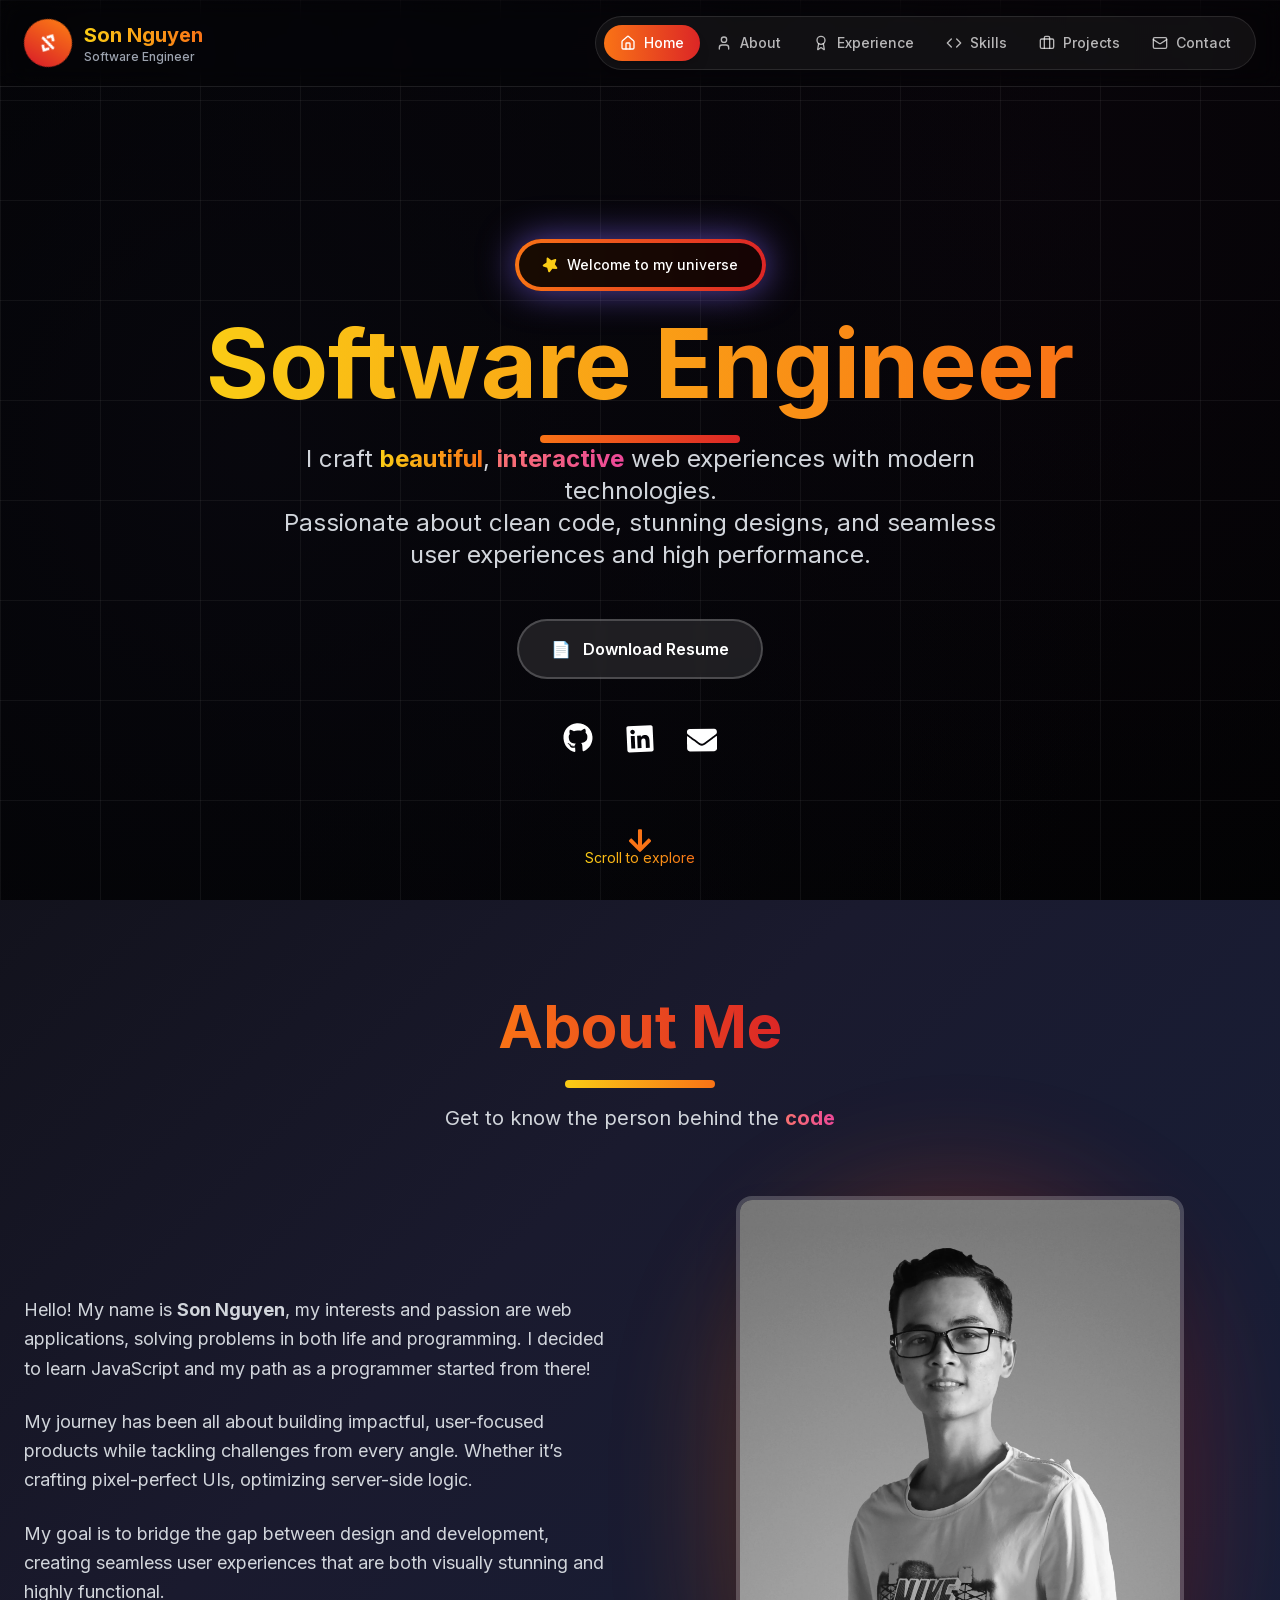
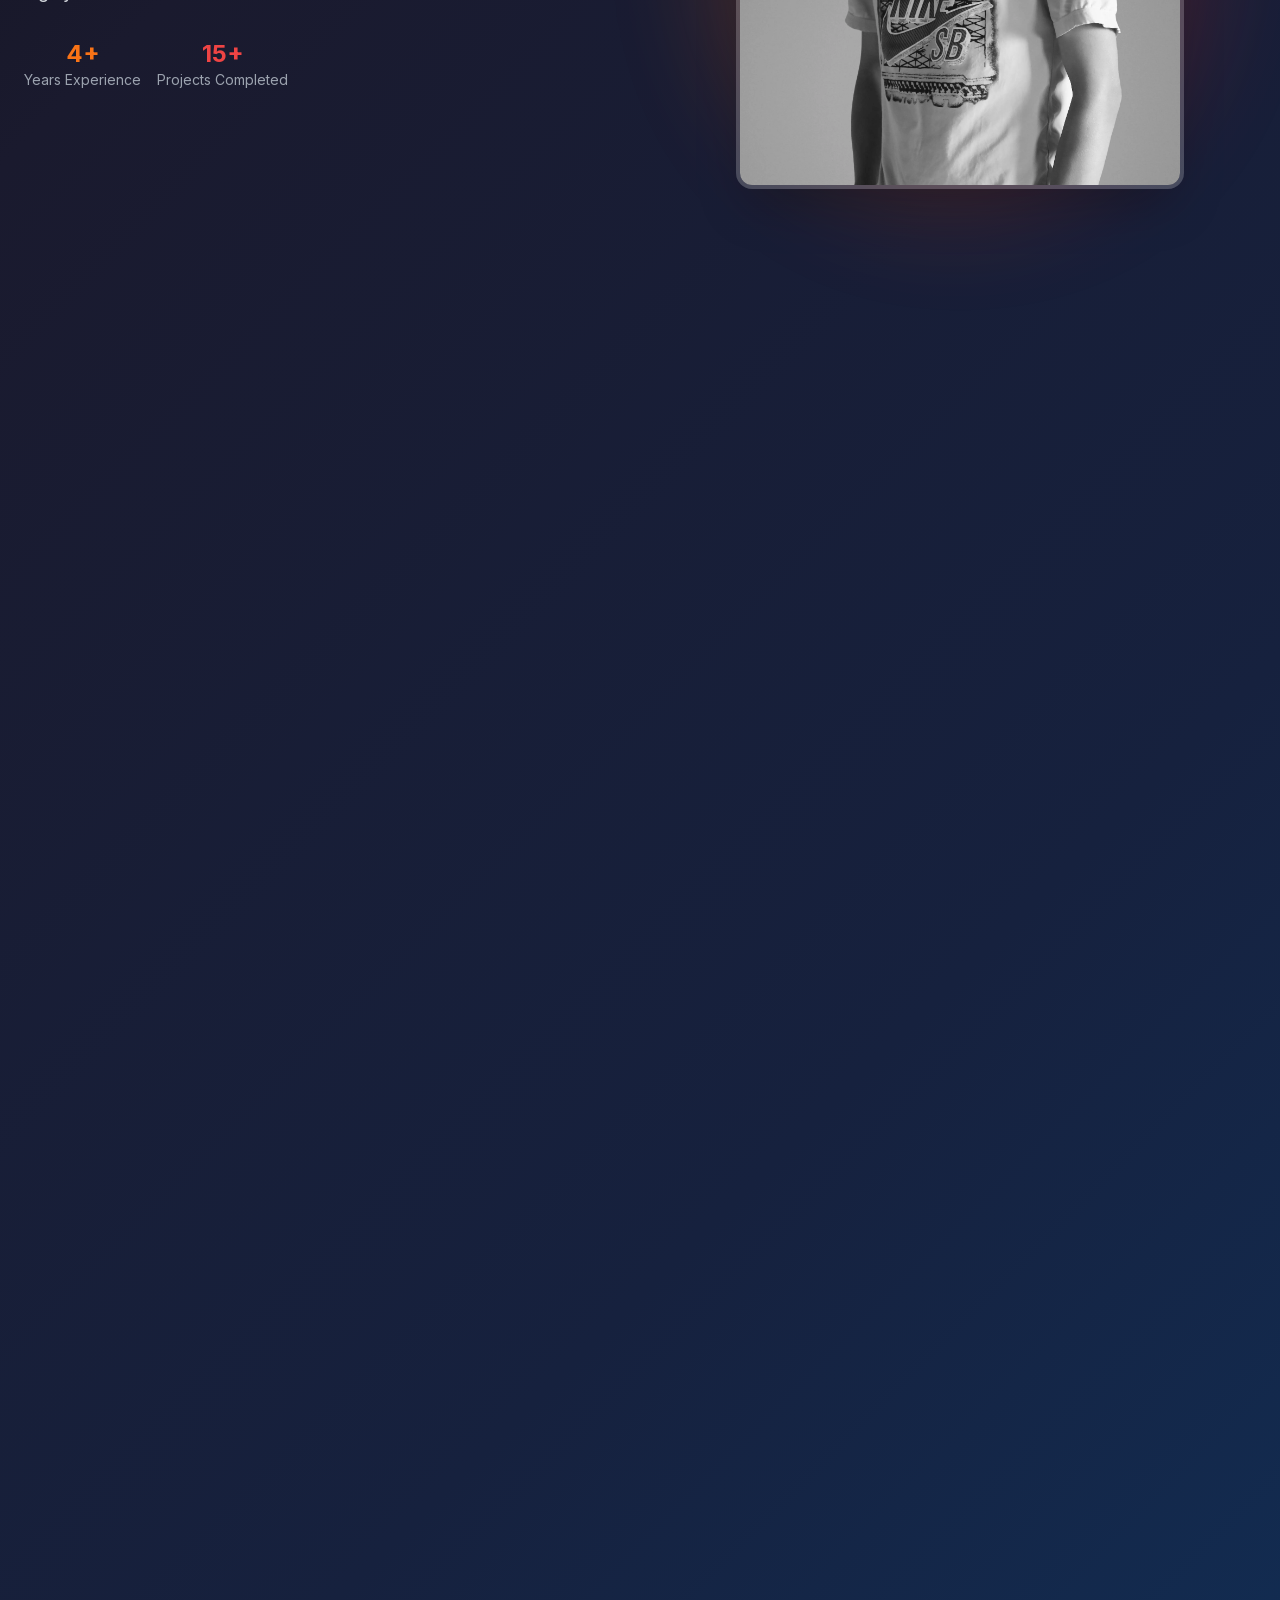
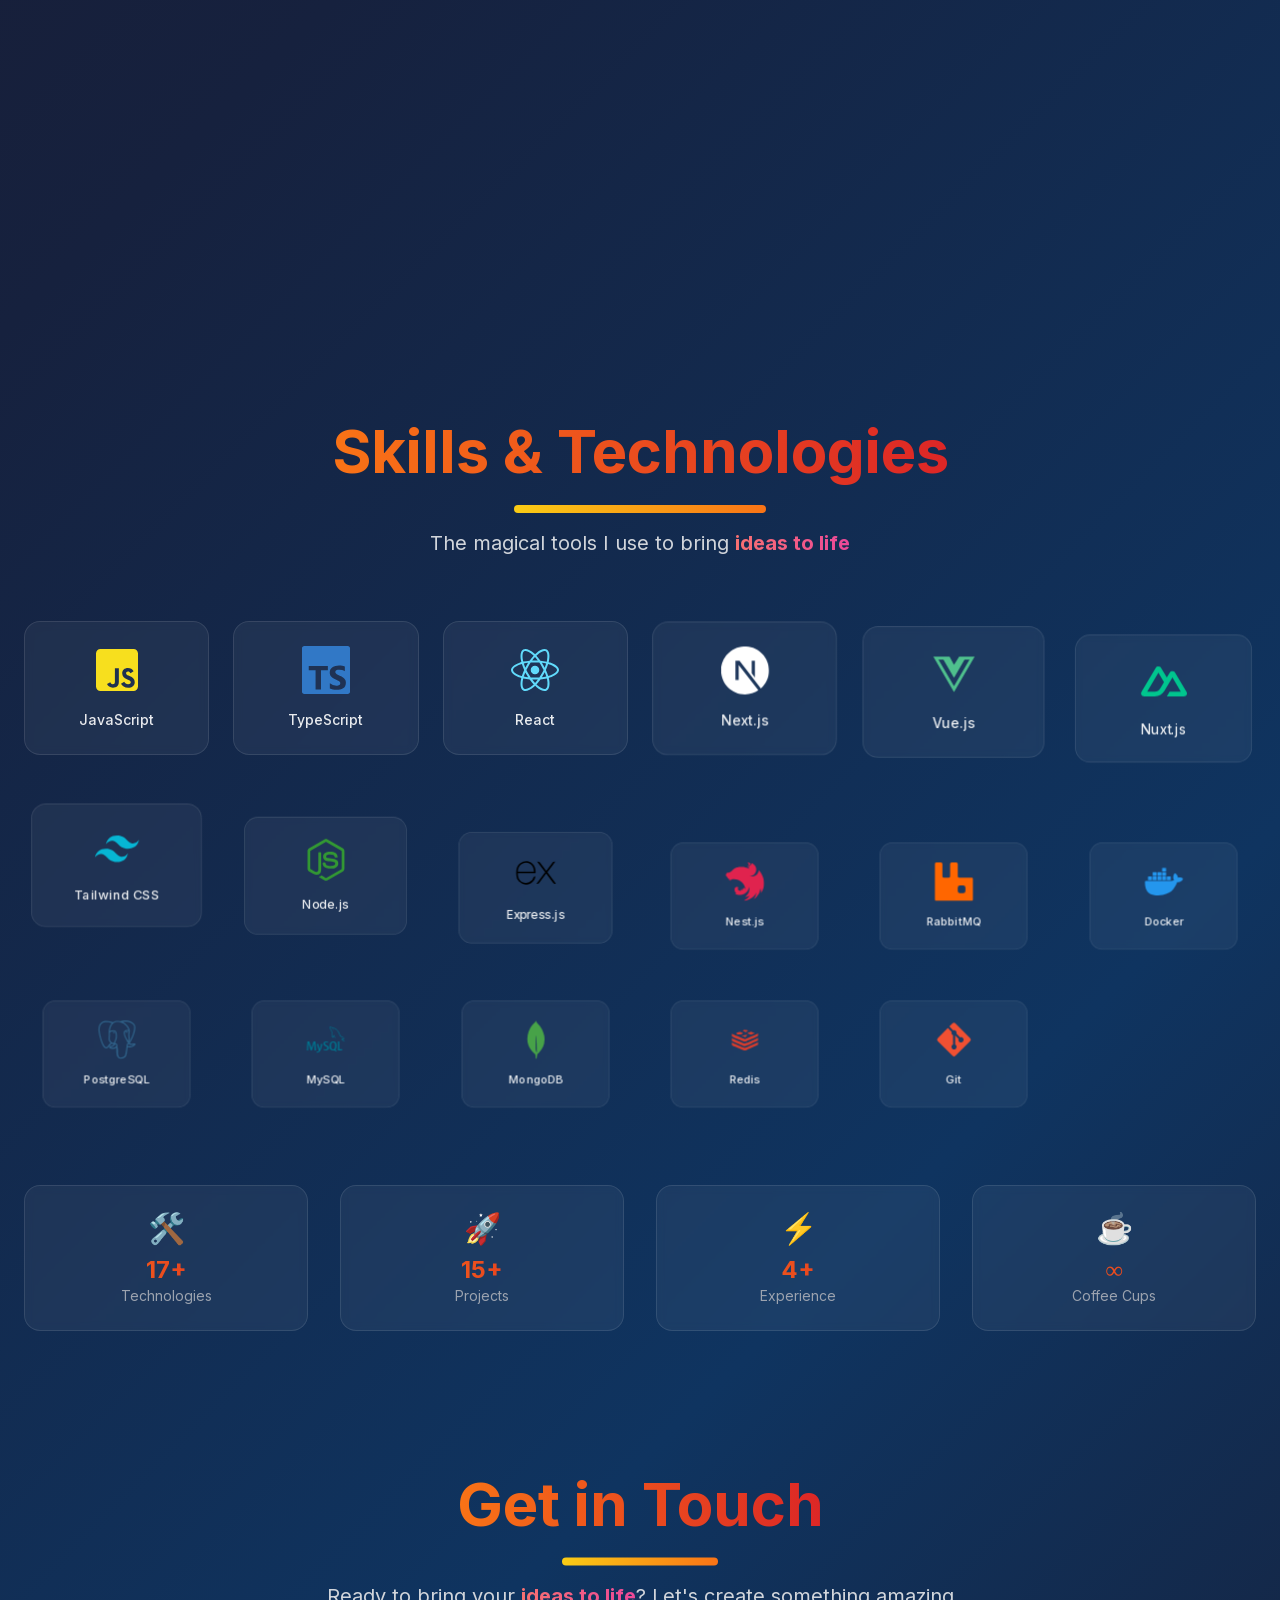
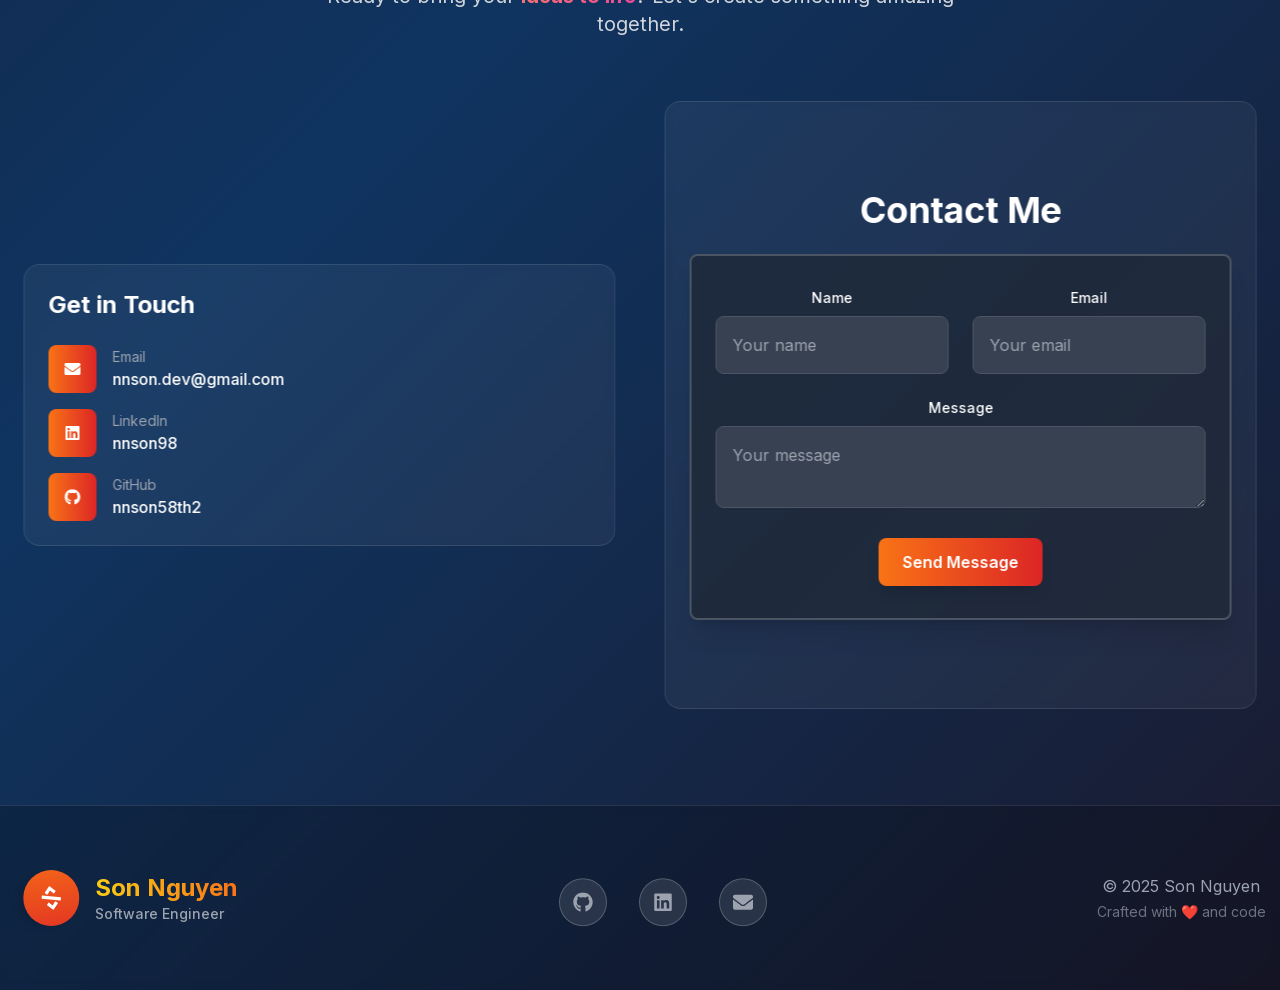
==== commit 14cb5fd8: "Deploy from portfolio repo: docs: Update resume file nnson58th2/portfolio@dbbb2de9d8df3feda59f51175e" ====
--- a/index.html
+++ b/index.html
@@ -1,4 +1,4 @@
-<!DOCTYPE html><!--phMsMPRRyHuKmYYTJqtwo--><html lang="en"><head><meta charSet="utf-8"/><meta name="viewport" content="width=device-width, initial-scale=1"/><link rel="preload" href="/_next/static/media/e4af272ccee01ff0-s.p.woff2" as="font" crossorigin="" type="font/woff2"/><link rel="preload" as="image" href="/avatar.webp"/><link rel="preload" as="image" href="/training-platform-cams-care.webp"/><link rel="stylesheet" href="/_next/static/css/f7dd2c76b62cf530.css" data-precedence="next"/><link rel="preload" as="script" fetchPriority="low" href="/_next/static/chunks/webpack-afb744fa22b020e9.js"/><script src="/_next/static/chunks/4bd1b696-c023c6e3521b1417.js" async=""></script><script src="/_next/static/chunks/255-379c01dac331dc2b.js" async=""></script><script src="/_next/static/chunks/main-app-1b4500b93111eabf.js" async=""></script><script src="/_next/static/chunks/app/layout-6c66c8fba5797ff2.js" async=""></script><script src="/_next/static/chunks/30a37ab2-d1e0ff3a8643e6c8.js" async=""></script><script src="/_next/static/chunks/8e1d74a4-3b10777c6cf61f85.js" async=""></script><script src="/_next/static/chunks/a0f462e1-e1e8bd14b5267d05.js" async=""></script><script src="/_next/static/chunks/370-cfed14d48937773f.js" async=""></script><script src="/_next/static/chunks/app/page-35f79de2c5d3f4d8.js" async=""></script><meta name="next-size-adjust" content=""/><meta name="theme-color" content="#f97316"/><title>Son Nguyen | Software Engineer</title><meta name="description" content="Personal blog and portfolio of Son Nguyen, sharing thoughts and experiences on software development, web technologies, and more."/><meta name="generator" content="Next.js"/><link rel="canonical" href="https://sonnguyen.dev"/><meta property="og:title" content="Son Nguyen | Software Engineer"/><meta property="og:description" content="Personal blog and portfolio of Son Nguyen, sharing thoughts and experiences on software development, web technologies, and more."/><meta property="og:url" content="https://sonnguyen.dev"/><meta property="og:site_name" content="Son Nguyen"/><meta property="og:locale" content="en_US"/><meta property="og:image" content="https://sonnguyen.dev/og/home.png"/><meta property="og:image:width" content="1200"/><meta property="og:image:height" content="630"/><meta property="og:image:alt" content="Son Nguyen | Software Engineer"/><meta property="og:type" content="website"/><meta name="twitter:card" content="summary_large_image"/><meta name="twitter:site" content="@sonnguyen"/><meta name="twitter:creator" content="@sonnguyen"/><meta name="twitter:title" content="Son Nguyen | Software Engineer"/><meta name="twitter:description" content="Personal blog and portfolio of Son Nguyen, sharing thoughts and experiences on software development, web technologies, and more."/><meta name="twitter:image" content="https://sonnguyen.dev/og/home.png"/><meta name="twitter:image:alt" content="Son Nguyen | Software Engineer"/><link rel="shortcut icon" href="/favicon.svg" sizes="any" type="image/svg+xml"/><link rel="icon" href="/favicon.ico" type="image/x-icon" sizes="48x48"/><link rel="icon" href="/favicon.ico" sizes="any" type="image/x-icon"/><link rel="apple-touch-icon" href="/apple-touch-icon.png" sizes="180x180" type="image/png"/><script src="/_next/static/chunks/polyfills-42372ed130431b0a.js" noModule=""></script></head><body class="__className_f367f3 relative"><div hidden=""><!--$--><!--/$--></div><div class="fixed inset-0 z-[-1] overflow-hidden"><div class="absolute inset-0 transition-all duration-2000 ease-linear" style="background:radial-gradient(circle at 20% 50%, hsl(240, 30%, 4%) 0%, transparent 80%),
+<!DOCTYPE html><!--QQ46f_3o2oM83nz_I_BNC--><html lang="en"><head><meta charSet="utf-8"/><meta name="viewport" content="width=device-width, initial-scale=1"/><link rel="preload" href="/_next/static/media/e4af272ccee01ff0-s.p.woff2" as="font" crossorigin="" type="font/woff2"/><link rel="preload" as="image" href="/avatar.webp"/><link rel="stylesheet" href="/_next/static/css/f7dd2c76b62cf530.css" data-precedence="next"/><link rel="preload" as="script" fetchPriority="low" href="/_next/static/chunks/webpack-afb744fa22b020e9.js"/><script src="/_next/static/chunks/4bd1b696-c023c6e3521b1417.js" async=""></script><script src="/_next/static/chunks/255-379c01dac331dc2b.js" async=""></script><script src="/_next/static/chunks/main-app-1b4500b93111eabf.js" async=""></script><script src="/_next/static/chunks/app/layout-6c66c8fba5797ff2.js" async=""></script><script src="/_next/static/chunks/30a37ab2-d1e0ff3a8643e6c8.js" async=""></script><script src="/_next/static/chunks/8e1d74a4-9c8f7c39278dc33b.js" async=""></script><script src="/_next/static/chunks/a0f462e1-e1e8bd14b5267d05.js" async=""></script><script src="/_next/static/chunks/370-cfed14d48937773f.js" async=""></script><script src="/_next/static/chunks/app/page-e54bf7e8bb2d37ea.js" async=""></script><meta name="next-size-adjust" content=""/><meta name="theme-color" content="#f97316"/><title>Son Nguyen | Software Engineer</title><meta name="description" content="Personal blog and portfolio of Son Nguyen, sharing thoughts and experiences on software development, web technologies, and more."/><meta name="generator" content="Next.js"/><link rel="canonical" href="https://sonnguyen.dev"/><meta property="og:title" content="Son Nguyen | Software Engineer"/><meta property="og:description" content="Personal blog and portfolio of Son Nguyen, sharing thoughts and experiences on software development, web technologies, and more."/><meta property="og:url" content="https://sonnguyen.dev"/><meta property="og:site_name" content="Son Nguyen"/><meta property="og:locale" content="en_US"/><meta property="og:image" content="https://sonnguyen.dev/og/home.png"/><meta property="og:image:width" content="1200"/><meta property="og:image:height" content="630"/><meta property="og:image:alt" content="Son Nguyen | Software Engineer"/><meta property="og:type" content="website"/><meta name="twitter:card" content="summary_large_image"/><meta name="twitter:site" content="@sonnguyen"/><meta name="twitter:creator" content="@sonnguyen"/><meta name="twitter:title" content="Son Nguyen | Software Engineer"/><meta name="twitter:description" content="Personal blog and portfolio of Son Nguyen, sharing thoughts and experiences on software development, web technologies, and more."/><meta name="twitter:image" content="https://sonnguyen.dev/og/home.png"/><meta name="twitter:image:alt" content="Son Nguyen | Software Engineer"/><link rel="shortcut icon" href="/favicon.svg" sizes="any" type="image/svg+xml"/><link rel="icon" href="/favicon.ico" type="image/x-icon" sizes="48x48"/><link rel="icon" href="/favicon.ico" sizes="any" type="image/x-icon"/><link rel="apple-touch-icon" href="/apple-touch-icon.png" sizes="180x180" type="image/png"/><script src="/_next/static/chunks/polyfills-42372ed130431b0a.js" noModule=""></script></head><body class="__className_f367f3 relative"><div hidden=""><!--$--><!--/$--></div><div class="fixed inset-0 z-[-1] overflow-hidden"><div class="absolute inset-0 transition-all duration-2000 ease-linear" style="background:radial-gradient(circle at 20% 50%, hsl(240, 30%, 4%) 0%, transparent 80%),
             radial-gradient(circle at 80% 20%, hsl(280, 35%, 3%) 0%, transparent 80%),
             linear-gradient(135deg, hsl(220, 40%, 1%) 0%, hsl(180, 50%, 0.5%) 100%)"></div><div class="absolute inset-0" style="background-image:linear-gradient(rgba(255,255,255,0.05) 1px, transparent 1px),
-            linear-gradient(90deg, rgba(255,255,255,0.05) 1px, transparent 1px);background-size:100px 100px"></div></div><div class="relative w-full flex flex-col text-white"><header class="fixed top-0 left-0 w-full z-[9999] backdrop-blur-md bg-black/20 border-b border-white/10" style="transform:translateY(-100px)"><div class="max-w-7xl mx-auto px-4 sm:px-6 py-4 flex items-center justify-between"><div class="flex items-center space-x-3 cursor-pointer group" style="opacity:0;transform:translateX(-20px)"><div class="w-12 h-12 rounded-full bg-gradient-to-r from-orange-500 to-red-600 flex items-center justify-center shadow-lg group-hover:shadow-xl transition-all duration-300"><svg stroke="currentColor" fill="currentColor" stroke-width="0" viewBox="0 0 640 512" class="text-white text-xl" height="1em" width="1em" xmlns="http://www.w3.org/2000/svg"><path d="M278.9 511.5l-61-17.7c-6.4-1.8-10-8.5-8.2-14.9L346.2 8.7c1.8-6.4 8.5-10 14.9-8.2l61 17.7c6.4 1.8 10 8.5 8.2 14.9L293.8 503.3c-1.9 6.4-8.5 10.1-14.9 8.2zm-114-112.2l43.5-46.4c4.6-4.9 4.3-12.7-.8-17.2L117 256l90.6-79.7c5.1-4.5 5.5-12.3.8-17.2l-43.5-46.4c-4.5-4.8-12.1-5.1-17-.5L3.8 247.2c-5.1 4.7-5.1 12.8 0 17.5l144.1 135.1c4.9 4.6 12.5 4.4 17-.5zm327.2.6l144.1-135.1c5.1-4.7 5.1-12.8 0-17.5L492.1 112.1c-4.8-4.5-12.4-4.3-17 .5L431.6 159c-4.6 4.9-4.3 12.7.8 17.2L523 256l-90.6 79.7c-5.1 4.5-5.5 12.3-.8 17.2l43.5 46.4c4.5 4.9 12.1 5.1 17 .6z"></path></svg></div><div class="flex flex-col"><span class="text-xl font-bold bg-gradient-to-r from-yellow-400 to-orange-500 bg-clip-text text-transparent group-hover:scale-105 transition-transform duration-300">Son Nguyen</span><span class="text-xs text-gray-400 font-medium">Software Engineer</span></div></div><div style="opacity:0;transform:translateX(20px)"><nav class="w-full relative"><div class="hidden md:flex items-center bg-white/5 backdrop-blur-sm rounded-full border border-white/10 px-2 py-2"><button class="relative flex items-center space-x-2 px-4 py-2 rounded-full transition-all duration-300 font-medium group bg-gradient-to-r from-orange-500 to-red-600 text-white shadow-lg" tabindex="0" style="opacity:0;transform:translateY(-20px)"><svg xmlns="http://www.w3.org/2000/svg" width="16" height="16" viewBox="0 0 24 24" fill="none" stroke="currentColor" stroke-width="2" stroke-linecap="round" stroke-linejoin="round" class="lucide lucide-house text-white" aria-hidden="true"><path d="M15 21v-8a1 1 0 0 0-1-1h-4a1 1 0 0 0-1 1v8"></path><path d="M3 10a2 2 0 0 1 .709-1.528l7-6a2 2 0 0 1 2.582 0l7 6A2 2 0 0 1 21 10v9a2 2 0 0 1-2 2H5a2 2 0 0 1-2-2z"></path></svg><span class="text-sm">Home</span></button><button class="relative flex items-center space-x-2 px-4 py-2 rounded-full transition-all duration-300 font-medium group text-white/70 hover:text-white hover:bg-white/10" tabindex="0" style="opacity:0;transform:translateY(-20px)"><svg xmlns="http://www.w3.org/2000/svg" width="16" height="16" viewBox="0 0 24 24" fill="none" stroke="currentColor" stroke-width="2" stroke-linecap="round" stroke-linejoin="round" class="lucide lucide-user text-white/70 group-hover:text-white" aria-hidden="true"><path d="M19 21v-2a4 4 0 0 0-4-4H9a4 4 0 0 0-4 4v2"></path><circle cx="12" cy="7" r="4"></circle></svg><span class="text-sm">About</span></button><button class="relative flex items-center space-x-2 px-4 py-2 rounded-full transition-all duration-300 font-medium group text-white/70 hover:text-white hover:bg-white/10" tabindex="0" style="opacity:0;transform:translateY(-20px)"><svg xmlns="http://www.w3.org/2000/svg" width="16" height="16" viewBox="0 0 24 24" fill="none" stroke="currentColor" stroke-width="2" stroke-linecap="round" stroke-linejoin="round" class="lucide lucide-award text-white/70 group-hover:text-white" aria-hidden="true"><path d="m15.477 12.89 1.515 8.526a.5.5 0 0 1-.81.47l-3.58-2.687a1 1 0 0 0-1.197 0l-3.586 2.686a.5.5 0 0 1-.81-.469l1.514-8.526"></path><circle cx="12" cy="8" r="6"></circle></svg><span class="text-sm">Experience</span></button><button class="relative flex items-center space-x-2 px-4 py-2 rounded-full transition-all duration-300 font-medium group text-white/70 hover:text-white hover:bg-white/10" tabindex="0" style="opacity:0;transform:translateY(-20px)"><svg xmlns="http://www.w3.org/2000/svg" width="16" height="16" viewBox="0 0 24 24" fill="none" stroke="currentColor" stroke-width="2" stroke-linecap="round" stroke-linejoin="round" class="lucide lucide-code text-white/70 group-hover:text-white" aria-hidden="true"><path d="m16 18 6-6-6-6"></path><path d="m8 6-6 6 6 6"></path></svg><span class="text-sm">Skills</span></button><button class="relative flex items-center space-x-2 px-4 py-2 rounded-full transition-all duration-300 font-medium group text-white/70 hover:text-white hover:bg-white/10" tabindex="0" style="opacity:0;transform:translateY(-20px)"><svg xmlns="http://www.w3.org/2000/svg" width="16" height="16" viewBox="0 0 24 24" fill="none" stroke="currentColor" stroke-width="2" stroke-linecap="round" stroke-linejoin="round" class="lucide lucide-briefcase text-white/70 group-hover:text-white" aria-hidden="true"><path d="M16 20V4a2 2 0 0 0-2-2h-4a2 2 0 0 0-2 2v16"></path><rect width="20" height="14" x="2" y="6" rx="2"></rect></svg><span class="text-sm">Projects</span></button><button class="relative flex items-center space-x-2 px-4 py-2 rounded-full transition-all duration-300 font-medium group text-white/70 hover:text-white hover:bg-white/10" tabindex="0" style="opacity:0;transform:translateY(-20px)"><svg xmlns="http://www.w3.org/2000/svg" width="16" height="16" viewBox="0 0 24 24" fill="none" stroke="currentColor" stroke-width="2" stroke-linecap="round" stroke-linejoin="round" class="lucide lucide-mail text-white/70 group-hover:text-white" aria-hidden="true"><path d="m22 7-8.991 5.727a2 2 0 0 1-2.009 0L2 7"></path><rect x="2" y="4" width="20" height="16" rx="2"></rect></svg><span class="text-sm">Contact</span></button></div><div class="md:hidden"><button class="relative text-white hover:text-blue-400 transition-colors duration-300 p-3 rounded-full bg-white/10 backdrop-blur-sm border border-white/20 hover:bg-white/20" tabindex="0"><div style="opacity:0;transform:rotate(90deg)"><svg xmlns="http://www.w3.org/2000/svg" width="24" height="24" viewBox="0 0 24 24" fill="none" stroke="currentColor" stroke-width="2" stroke-linecap="round" stroke-linejoin="round" class="lucide lucide-menu" aria-hidden="true"><path d="M4 5h16"></path><path d="M4 12h16"></path><path d="M4 19h16"></path></svg></div></button></div><div class="absolute -bottom-[22px] right-[18px] w-4 h-4 bg-black/95 border-l border-t border-white/20 transform rotate-45 z-50" style="opacity:0"></div><div class="md:hidden absolute top-16 right-0 bg-black/95 backdrop-blur-xl border border-white/20 rounded-2xl min-w-[200px] z-40 shadow-2xl overflow-hidden" style="height:0px;opacity:0"><div class="p-3"><button class="w-full flex items-center space-x-3 py-3 px-4 rounded-xl font-medium relative group bg-gradient-to-r from-orange-500 to-red-600 text-white"><svg xmlns="http://www.w3.org/2000/svg" width="18" height="18" viewBox="0 0 24 24" fill="none" stroke="currentColor" stroke-width="2" stroke-linecap="round" stroke-linejoin="round" class="lucide lucide-house text-white" aria-hidden="true"><path d="M15 21v-8a1 1 0 0 0-1-1h-4a1 1 0 0 0-1 1v8"></path><path d="M3 10a2 2 0 0 1 .709-1.528l7-6a2 2 0 0 1 2.582 0l7 6A2 2 0 0 1 21 10v9a2 2 0 0 1-2 2H5a2 2 0 0 1-2-2z"></path></svg><span class="relative z-10">Home</span></button><button class="w-full flex items-center space-x-3 py-3 px-4 rounded-xl font-medium relative group text-white"><svg xmlns="http://www.w3.org/2000/svg" width="18" height="18" viewBox="0 0 24 24" fill="none" stroke="currentColor" stroke-width="2" stroke-linecap="round" stroke-linejoin="round" class="lucide lucide-user text-white/70 group-hover:text-blue-400" aria-hidden="true"><path d="M19 21v-2a4 4 0 0 0-4-4H9a4 4 0 0 0-4 4v2"></path><circle cx="12" cy="7" r="4"></circle></svg><span class="relative z-10">About</span></button><button class="w-full flex items-center space-x-3 py-3 px-4 rounded-xl font-medium relative group text-white"><svg xmlns="http://www.w3.org/2000/svg" width="18" height="18" viewBox="0 0 24 24" fill="none" stroke="currentColor" stroke-width="2" stroke-linecap="round" stroke-linejoin="round" class="lucide lucide-award text-white/70 group-hover:text-blue-400" aria-hidden="true"><path d="m15.477 12.89 1.515 8.526a.5.5 0 0 1-.81.47l-3.58-2.687a1 1 0 0 0-1.197 0l-3.586 2.686a.5.5 0 0 1-.81-.469l1.514-8.526"></path><circle cx="12" cy="8" r="6"></circle></svg><span class="relative z-10">Experience</span></button><button class="w-full flex items-center space-x-3 py-3 px-4 rounded-xl font-medium relative group text-white"><svg xmlns="http://www.w3.org/2000/svg" width="18" height="18" viewBox="0 0 24 24" fill="none" stroke="currentColor" stroke-width="2" stroke-linecap="round" stroke-linejoin="round" class="lucide lucide-code text-white/70 group-hover:text-blue-400" aria-hidden="true"><path d="m16 18 6-6-6-6"></path><path d="m8 6-6 6 6 6"></path></svg><span class="relative z-10">Skills</span></button><button class="w-full flex items-center space-x-3 py-3 px-4 rounded-xl font-medium relative group text-white"><svg xmlns="http://www.w3.org/2000/svg" width="18" height="18" viewBox="0 0 24 24" fill="none" stroke="currentColor" stroke-width="2" stroke-linecap="round" stroke-linejoin="round" class="lucide lucide-briefcase text-white/70 group-hover:text-blue-400" aria-hidden="true"><path d="M16 20V4a2 2 0 0 0-2-2h-4a2 2 0 0 0-2 2v16"></path><rect width="20" height="14" x="2" y="6" rx="2"></rect></svg><span class="relative z-10">Projects</span></button><button class="w-full flex items-center space-x-3 py-3 px-4 rounded-xl font-medium relative group text-white"><svg xmlns="http://www.w3.org/2000/svg" width="18" height="18" viewBox="0 0 24 24" fill="none" stroke="currentColor" stroke-width="2" stroke-linecap="round" stroke-linejoin="round" class="lucide lucide-mail text-white/70 group-hover:text-blue-400" aria-hidden="true"><path d="m22 7-8.991 5.727a2 2 0 0 1-2.009 0L2 7"></path><rect x="2" y="4" width="20" height="16" rx="2"></rect></svg><span class="relative z-10">Contact</span></button></div></div></nav></div></div></header><section id="home" class="relative min-h-screen flex items-center justify-center px-6 pt-24"><div class="max-w-6xl mx-auto text-center" style="opacity:1;transform:none"><div class="mb-8" style="opacity:0;transform:translateY(30px) scale(0.8)"><div class="inline-block p-1 rounded-full bg-gradient-to-r from-orange-500 to-red-600 mb-6"><div class="bg-black/90 rounded-full px-6 py-3 flex items-center gap-2"><div><svg stroke="currentColor" fill="currentColor" stroke-width="0" viewBox="0 0 576 512" class="text-yellow-400" height="1em" width="1em" xmlns="http://www.w3.org/2000/svg"><path d="M259.3 17.8L194 150.2 47.9 171.5c-26.2 3.8-36.7 36.1-17.7 54.6l105.7 103-25 145.5c-4.5 26.3 23.2 46 46.4 33.7L288 439.6l130.7 68.7c23.2 12.2 50.9-7.4 46.4-33.7l-25-145.5 105.7-103c19-18.5 8.5-50.8-17.7-54.6L382 150.2 316.7 17.8c-11.7-23.6-45.6-23.9-57.4 0z"></path></svg></div><span class="text-sm font-medium">Welcome to my universe</span></div></div><div class="relative"><h1 class="text-5xl md:text-8xl font-bold mb-6 leading-tight cursor-default select-text"><span class="bg-gradient-to-r from-yellow-400 to-orange-500 bg-clip-text text-transparent">Software Engineer</span></h1><div class="h-2 bg-gradient-to-r from-orange-500 to-red-600 mx-auto rounded-full" style="width:0px"></div></div><p class="text-xl md:text-2xl text-gray-300 max-w-3xl mx-auto mb-12 leading-relaxed" style="transform:translateY(30px)">I craft<!-- --> <span class="font-bold bg-gradient-to-r from-yellow-400 to-orange-500 bg-clip-text text-transparent">beautiful</span>,<!-- --> <span class="font-bold bg-gradient-to-r from-red-400 to-pink-500 bg-clip-text text-transparent">interactive</span> <!-- -->web experiences with modern technologies.<br/>Passionate about clean code, stunning designs, and seamless user experiences and high performance.</p></div><div class="flex justify-center mb-12" style="opacity:0;transform:translateY(30px)"><a href="./son-nguyen-resume.pdf" target="_blank" class="px-8 py-4 bg-white/10 hover:bg-white/20 backdrop-blur-sm text-white font-semibold rounded-full border-2 border-white/20 transition-all duration-300 flex items-center gap-3" tabindex="0"><span>📄</span>Download Resume</a></div><div class="flex justify-center space-x-8" style="opacity:0"><a href="https://github.com/nnson58th2" target="_blank" rel="noopener noreferrer" class="text-3xl hover:text-primary transition-all duration-200 relative" tabindex="0"><svg stroke="currentColor" fill="currentColor" stroke-width="0" viewBox="0 0 496 512" height="1em" width="1em" xmlns="http://www.w3.org/2000/svg"><path d="M165.9 397.4c0 2-2.3 3.6-5.2 3.6-3.3.3-5.6-1.3-5.6-3.6 0-2 2.3-3.6 5.2-3.6 3-.3 5.6 1.3 5.6 3.6zm-31.1-4.5c-.7 2 1.3 4.3 4.3 4.9 2.6 1 5.6 0 6.2-2s-1.3-4.3-4.3-5.2c-2.6-.7-5.5.3-6.2 2.3zm44.2-1.7c-2.9.7-4.9 2.6-4.6 4.9.3 2 2.9 3.3 5.9 2.6 2.9-.7 4.9-2.6 4.6-4.6-.3-1.9-3-3.2-5.9-2.9zM244.8 8C106.1 8 0 113.3 0 252c0 110.9 69.8 205.8 169.5 239.2 12.8 2.3 17.3-5.6 17.3-12.1 0-6.2-.3-40.4-.3-61.4 0 0-70 15-84.7-29.8 0 0-11.4-29.1-27.8-36.6 0 0-22.9-15.7 1.6-15.4 0 0 24.9 2 38.6 25.8 21.9 38.6 58.6 27.5 72.9 20.9 2.3-16 8.8-27.1 16-33.7-55.9-6.2-112.3-14.3-112.3-110.5 0-27.5 7.6-41.3 23.6-58.9-2.6-6.5-11.1-33.3 2.6-67.9 20.9-6.5 69 27 69 27 20-5.6 41.5-8.5 62.8-8.5s42.8 2.9 62.8 8.5c0 0 48.1-33.6 69-27 13.7 34.7 5.2 61.4 2.6 67.9 16 17.7 25.8 31.5 25.8 58.9 0 96.5-58.9 104.2-114.8 110.5 9.2 7.9 17 22.9 17 46.4 0 33.7-.3 75.4-.3 83.6 0 6.5 4.6 14.4 17.3 12.1C428.2 457.8 496 362.9 496 252 496 113.3 383.5 8 244.8 8zM97.2 352.9c-1.3 1-1 3.3.7 5.2 1.6 1.6 3.9 2.3 5.2 1 1.3-1 1-3.3-.7-5.2-1.6-1.6-3.9-2.3-5.2-1zm-10.8-8.1c-.7 1.3.3 2.9 2.3 3.9 1.6 1 3.6.7 4.3-.7.7-1.3-.3-2.9-2.3-3.9-2-.6-3.6-.3-4.3.7zm32.4 35.6c-1.6 1.3-1 4.3 1.3 6.2 2.3 2.3 5.2 2.6 6.5 1 1.3-1.3.7-4.3-1.3-6.2-2.2-2.3-5.2-2.6-6.5-1zm-11.4-14.7c-1.6 1-1.6 3.6 0 5.9 1.6 2.3 4.3 3.3 5.6 2.3 1.6-1.3 1.6-3.9 0-6.2-1.4-2.3-4-3.3-5.6-2z"></path></svg></a><a href="https://www.linkedin.com/in/nnson98/" target="_blank" rel="noopener noreferrer" class="text-3xl hover:text-primary transition-all duration-200 relative" tabindex="0"><svg stroke="currentColor" fill="currentColor" stroke-width="0" viewBox="0 0 448 512" height="1em" width="1em" xmlns="http://www.w3.org/2000/svg"><path d="M416 32H31.9C14.3 32 0 46.5 0 64.3v383.4C0 465.5 14.3 480 31.9 480H416c17.6 0 32-14.5 32-32.3V64.3c0-17.8-14.4-32.3-32-32.3zM135.4 416H69V202.2h66.5V416zm-33.2-243c-21.3 0-38.5-17.3-38.5-38.5S80.9 96 102.2 96c21.2 0 38.5 17.3 38.5 38.5 0 21.3-17.2 38.5-38.5 38.5zm282.1 243h-66.4V312c0-24.8-.5-56.7-34.5-56.7-34.6 0-39.9 27-39.9 54.9V416h-66.4V202.2h63.7v29.2h.9c8.9-16.8 30.6-34.5 62.9-34.5 67.2 0 79.7 44.3 79.7 101.9V416z"></path></svg></a><a href="mailto:nnson.dev@gmail.com" target="_blank" rel="noopener noreferrer" class="text-3xl hover:text-primary transition-all duration-200 relative" tabindex="0"><svg stroke="currentColor" fill="currentColor" stroke-width="0" viewBox="0 0 512 512" height="1em" width="1em" xmlns="http://www.w3.org/2000/svg"><path d="M502.3 190.8c3.9-3.1 9.7-.2 9.7 4.7V400c0 26.5-21.5 48-48 48H48c-26.5 0-48-21.5-48-48V195.6c0-5 5.7-7.8 9.7-4.7 22.4 17.4 52.1 39.5 154.1 113.6 21.1 15.4 56.7 47.8 92.2 47.6 35.7.3 72-32.8 92.3-47.6 102-74.1 131.6-96.3 154-113.7zM256 320c23.2.4 56.6-29.2 73.4-41.4 132.7-96.3 142.8-104.7 173.4-128.7 5.8-4.5 9.2-11.5 9.2-18.9v-19c0-26.5-21.5-48-48-48H48C21.5 64 0 85.5 0 112v19c0 7.4 3.4 14.3 9.2 18.9 30.6 23.9 40.7 32.4 173.4 128.7 16.8 12.2 50.2 41.8 73.4 41.4z"></path></svg></a></div></div><div class="hidden md:block absolute bottom-8 left-1/2 transform -translate-x-1/2" style="opacity:0"><div class="flex justify-center text-2xl text-orange-500 bg-clip-text cursor-pointer"><svg stroke="currentColor" fill="currentColor" stroke-width="0" viewBox="0 0 448 512" height="1em" width="1em" xmlns="http://www.w3.org/2000/svg"><path d="M413.1 222.5l22.2 22.2c9.4 9.4 9.4 24.6 0 33.9L241 473c-9.4 9.4-24.6 9.4-33.9 0L12.7 278.6c-9.4-9.4-9.4-24.6 0-33.9l22.2-22.2c9.5-9.5 25-9.3 34.3.4L184 343.4V56c0-13.3 10.7-24 24-24h32c13.3 0 24 10.7 24 24v287.4l114.8-120.5c9.3-9.8 24.8-10 34.3-.4z"></path></svg></div><div class="mt-2 text-sm bg-gradient-to-r from-yellow-400 to-orange-500 bg-clip-text text-transparent">Scroll to explore</div></div></section><section id="about" class="py-12 md:py-24 relative"><div class="max-w-7xl mx-auto px-6"><div class="text-center mb-16" style="opacity:0;transform:translateY(30px)"><h2 class="text-4xl md:text-6xl font-bold mb-6"><span class="bg-gradient-to-r from-orange-500 to-red-600 bg-clip-text text-transparent">About Me</span></h2><div class="h-2 bg-gradient-to-r from-yellow-400 to-orange-500 mx-auto rounded-full mb-4" style="width:0px"></div><p class="text-xl text-gray-300 max-w-2xl mx-auto" style="opacity:0">Get to know the person behind the<!-- --> <span class="font-bold bg-gradient-to-r from-red-400 to-pink-500 bg-clip-text text-transparent">code</span></p></div><div class="lg:hidden mb-12" style="opacity:0;transform:translateY(30px)"><div class="relative w-full max-w-sm mx-auto"><div class="absolute inset-0 bg-gradient-to-r from-orange-500 to-red-600 rounded-full blur-3xl opacity-30"></div><img src="/avatar.webp" alt="Son Nguyen Avatar" class="relative w-full h-auto rounded-2xl border-4 border-white/20 shadow-2xl"/></div></div><div class="grid lg:grid-cols-2 gap-12 items-center"><div style="opacity:0;transform:translateX(-50px)"><div class="space-y-6 text-lg text-gray-300 leading-relaxed"><p>Hello! My name is <strong>Son Nguyen</strong>, my interests and passion are web applications, solving problems in both life and programming. I decided to learn JavaScript and my path as a programmer started from there!</p><p>My journey has been all about building impactful, user-focused products while tackling challenges from every angle. Whether it’s crafting pixel-perfect UIs, optimizing server-side logic.</p><p>My goal is to bridge the gap between design and development, creating seamless user experiences that are both visually stunning and highly functional.</p></div><div class="flex gap-4 mt-8"><div class="text-center"><div class="text-2xl font-bold text-orange-500">4+</div><div class="text-sm text-gray-400">Years Experience</div></div><div class="text-center"><div class="text-2xl font-bold text-red-500">15+</div><div class="text-sm text-gray-400">Projects Completed</div></div></div></div><div class="hidden lg:block" style="opacity:0;transform:translateX(50px)"><div class="relative w-full max-w-md mx-auto"><div class="absolute inset-0 bg-gradient-to-r from-orange-500 to-red-600 rounded-full blur-3xl opacity-30"></div><img src="/avatar.webp" alt="Son Nguyen Avatar" class="relative w-full h-auto rounded-2xl border-4 border-white/20 shadow-2xl"/></div></div></div></div></section><section id="experience" class="py-12 md:py-24 relative"><div class="max-w-7xl mx-auto px-4 md:px-6"><div class="text-center mb-12 md:mb-16" style="opacity:0;transform:translateY(30px)"><h2 class="text-4xl md:text-6xl font-bold mb-6"><span class="bg-gradient-to-r from-orange-500 to-red-600 bg-clip-text text-transparent">Experience</span></h2><div class="h-2 bg-gradient-to-r from-yellow-400 to-orange-500 mx-auto rounded-full mb-4" style="width:0px"></div><p class="text-xl text-gray-300 max-w-2xl mx-auto" style="opacity:0">My professional journey in<!-- --> <span class="font-bold bg-gradient-to-r from-red-400 to-pink-500 bg-clip-text text-transparent">software engineering</span></p></div><div class="max-w-4xl mx-auto" style="opacity:0;transform:translateY(50px)"><div class="group pb-8 md:pb-12" style="opacity:0;transform:translateY(50px)"><div class="bg-white/5 backdrop-blur-sm border border-white/10 rounded-xl md:rounded-2xl p-4 md:p-8 hover:bg-white/10 transition-all duration-300 relative overflow-hidden h-full flex flex-col"><div class="absolute inset-0 bg-gradient-to-r from-orange-500 to-red-600 opacity-0 group-hover:opacity-10 transition-opacity duration-300"></div><h3 class="text-lg md:text-2xl font-bold mb-2 bg-gradient-to-r from-orange-500 to-red-600 bg-clip-text text-transparent relative z-10">Software Engineer</h3><div class="flex flex-col md:flex-row md:items-center md:justify-between mb-4 relative z-10"><span class="text-base md:text-lg font-semibold bg-gradient-to-r from-yellow-400 to-orange-500 bg-clip-text text-transparent mb-1 md:mb-0">Screen1 Technologies</span><span class="text-gray-400 text-sm md:text-base">05/2022<!-- --> - <!-- -->Present</span></div><ul class="space-y-3 text-gray-300 relative z-10"><li class="flex items-start md:items-start"><span class="hidden md:block text-sm mr-3 mt-1.5 w-2 h-2 bg-gradient-to-r from-red-400 to-pink-500 rounded-full flex-shrink-0"></span><span class="group-hover:text-white transition-colors duration-300 md:ml-0">Clarifying analyzing requirements, and applying best practices to implement feature tasks.</span></li><li class="flex items-start md:items-start"><span class="hidden md:block text-sm mr-3 mt-1.5 w-2 h-2 bg-gradient-to-r from-red-400 to-pink-500 rounded-full flex-shrink-0"></span><span class="group-hover:text-white transition-colors duration-300 md:ml-0">Refactored the backend codebase, database queries for better performance.</span></li><li class="flex items-start md:items-start"><span class="hidden md:block text-sm mr-3 mt-1.5 w-2 h-2 bg-gradient-to-r from-red-400 to-pink-500 rounded-full flex-shrink-0"></span><span class="group-hover:text-white transition-colors duration-300 md:ml-0">Refining and debugging application issues to enhance functionality and performance.</span></li><li class="flex items-start md:items-start"><span class="hidden md:block text-sm mr-3 mt-1.5 w-2 h-2 bg-gradient-to-r from-red-400 to-pink-500 rounded-full flex-shrink-0"></span><span class="group-hover:text-white transition-colors duration-300 md:ml-0">Optimized the existing User Certificate feature with <strong>Redis</strong> and <strong>RabbitMQ</strong> resulting in a <strong>70%</strong> performance improvement.</span></li><li class="flex items-start md:items-start"><span class="hidden md:block text-sm mr-3 mt-1.5 w-2 h-2 bg-gradient-to-r from-red-400 to-pink-500 rounded-full flex-shrink-0"></span><span class="group-hover:text-white transition-colors duration-300 md:ml-0">Integrated <strong>Stripe API</strong> to accept customer order payments.</span></li><li class="flex items-start md:items-start"><span class="hidden md:block text-sm mr-3 mt-1.5 w-2 h-2 bg-gradient-to-r from-red-400 to-pink-500 rounded-full flex-shrink-0"></span><span class="group-hover:text-white transition-colors duration-300 md:ml-0">Mentor and guide <strong>1 Fresher & 3 Junior Developers</strong> on Fullstack Development.</span></li></ul><div class="flex flex-wrap gap-2 pt-6 relative z-10"><a href="https://training.cams-care.com" target="_blank" rel="noopener noreferrer" class="text-sm underline text-gray-300 hover:text-white transition-all duration-300">Training Platform</a><a href="https://www.listenlayer.com" target="_blank" rel="noopener noreferrer" class="text-sm underline text-gray-300 hover:text-white transition-all duration-300">Listen Layer</a></div><div class="flex flex-wrap gap-2 pt-6 relative z-10"><span class="px-3 py-1 bg-white/10 border border-white/20 rounded-full text-xs font-medium text-gray-300 hover:bg-white/20 hover:text-white transition-all duration-300">Node.js</span><span class="px-3 py-1 bg-white/10 border border-white/20 rounded-full text-xs font-medium text-gray-300 hover:bg-white/20 hover:text-white transition-all duration-300">React.js</span><span class="px-3 py-1 bg-white/10 border border-white/20 rounded-full text-xs font-medium text-gray-300 hover:bg-white/20 hover:text-white transition-all duration-300">TypeScript</span><span class="px-3 py-1 bg-white/10 border border-white/20 rounded-full text-xs font-medium text-gray-300 hover:bg-white/20 hover:text-white transition-all duration-300">PostgreSQL</span><span class="px-3 py-1 bg-white/10 border border-white/20 rounded-full text-xs font-medium text-gray-300 hover:bg-white/20 hover:text-white transition-all duration-300">Redis</span><span class="px-3 py-1 bg-white/10 border border-white/20 rounded-full text-xs font-medium text-gray-300 hover:bg-white/20 hover:text-white transition-all duration-300">RabbitMQ</span><span class="px-3 py-1 bg-white/10 border border-white/20 rounded-full text-xs font-medium text-gray-300 hover:bg-white/20 hover:text-white transition-all duration-300">AWS</span></div></div></div><div class="group pb-8 md:pb-12" style="opacity:0;transform:translateY(50px)"><div class="bg-white/5 backdrop-blur-sm border border-white/10 rounded-xl md:rounded-2xl p-4 md:p-8 hover:bg-white/10 transition-all duration-300 relative overflow-hidden h-full flex flex-col"><div class="absolute inset-0 bg-gradient-to-r from-yellow-400 to-orange-500 opacity-0 group-hover:opacity-10 transition-opacity duration-300"></div><h3 class="text-lg md:text-2xl font-bold mb-2 bg-gradient-to-r from-orange-500 to-red-600 bg-clip-text text-transparent relative z-10">Full Stack Developer</h3><div class="flex flex-col md:flex-row md:items-center md:justify-between mb-4 relative z-10"><span class="text-base md:text-lg font-semibold bg-gradient-to-r from-yellow-400 to-orange-500 bg-clip-text text-transparent mb-1 md:mb-0">Platfox/OTB</span><span class="text-gray-400 text-sm md:text-base">10/2020<!-- --> - <!-- -->05/2022</span></div><ul class="space-y-3 text-gray-300 relative z-10"><li class="flex items-start md:items-start"><span class="hidden md:block text-sm mr-3 mt-1.5 w-2 h-2 bg-gradient-to-r from-red-400 to-pink-500 rounded-full flex-shrink-0"></span><span class="group-hover:text-white transition-colors duration-300 md:ml-0">Help retailers in the <strong>Print On Demand</strong> with optimizations qualified products.</span></li><li class="flex items-start md:items-start"><span class="hidden md:block text-sm mr-3 mt-1.5 w-2 h-2 bg-gradient-to-r from-red-400 to-pink-500 rounded-full flex-shrink-0"></span><span class="group-hover:text-white transition-colors duration-300 md:ml-0">Responsible for the entire front-end part according to the work assigned by the team leader.</span></li><li class="flex items-start md:items-start"><span class="hidden md:block text-sm mr-3 mt-1.5 w-2 h-2 bg-gradient-to-r from-red-400 to-pink-500 rounded-full flex-shrink-0"></span><span class="group-hover:text-white transition-colors duration-300 md:ml-0">Implementing public APIs for sellers to build their own systems reduces the team's work by <strong>35%</strong>.</span></li><li class="flex items-start md:items-start"><span class="hidden md:block text-sm mr-3 mt-1.5 w-2 h-2 bg-gradient-to-r from-red-400 to-pink-500 rounded-full flex-shrink-0"></span><span class="group-hover:text-white transition-colors duration-300 md:ml-0">Optimize responsive design and optimize seamless user experience.</span></li></ul><div class="flex flex-wrap gap-2 pt-6 relative z-10"><a href="https://dashboard.otbzone.com" target="_blank" rel="noopener noreferrer" class="text-sm underline text-gray-300 hover:text-white transition-all duration-300">OTB Fulfillment</a></div><div class="flex flex-wrap gap-2 pt-6 relative z-10"><span class="px-3 py-1 bg-white/10 border border-white/20 rounded-full text-xs font-medium text-gray-300 hover:bg-white/20 hover:text-white transition-all duration-300">Node.js</span><span class="px-3 py-1 bg-white/10 border border-white/20 rounded-full text-xs font-medium text-gray-300 hover:bg-white/20 hover:text-white transition-all duration-300">Vue.js</span><span class="px-3 py-1 bg-white/10 border border-white/20 rounded-full text-xs font-medium text-gray-300 hover:bg-white/20 hover:text-white transition-all duration-300">Nuxt.js</span><span class="px-3 py-1 bg-white/10 border border-white/20 rounded-full text-xs font-medium text-gray-300 hover:bg-white/20 hover:text-white transition-all duration-300">TypeScript</span><span class="px-3 py-1 bg-white/10 border border-white/20 rounded-full text-xs font-medium text-gray-300 hover:bg-white/20 hover:text-white transition-all duration-300">MySQL</span><span class="px-3 py-1 bg-white/10 border border-white/20 rounded-full text-xs font-medium text-gray-300 hover:bg-white/20 hover:text-white transition-all duration-300">MongoDB</span><span class="px-3 py-1 bg-white/10 border border-white/20 rounded-full text-xs font-medium text-gray-300 hover:bg-white/20 hover:text-white transition-all duration-300">Redis</span></div></div></div><div class="group " style="opacity:0;transform:translateY(50px)"><div class="bg-white/5 backdrop-blur-sm border border-white/10 rounded-xl md:rounded-2xl p-4 md:p-8 hover:bg-white/10 transition-all duration-300 relative overflow-hidden h-full flex flex-col"><div class="absolute inset-0 bg-gradient-to-r from-orange-500 to-red-600 opacity-0 group-hover:opacity-10 transition-opacity duration-300"></div><h3 class="text-lg md:text-2xl font-bold mb-2 bg-gradient-to-r from-orange-500 to-red-600 bg-clip-text text-transparent relative z-10">Front End Developer</h3><div class="flex flex-col md:flex-row md:items-center md:justify-between mb-4 relative z-10"><span class="text-base md:text-lg font-semibold bg-gradient-to-r from-yellow-400 to-orange-500 bg-clip-text text-transparent mb-1 md:mb-0">9thWonder</span><span class="text-gray-400 text-sm md:text-base">12/2019<!-- --> - <!-- -->06/2020</span></div><ul class="space-y-3 text-gray-300 relative z-10"><li class="flex items-start md:items-start"><span class="hidden md:block text-sm mr-3 mt-1.5 w-2 h-2 bg-gradient-to-r from-red-400 to-pink-500 rounded-full flex-shrink-0"></span><span class="group-hover:text-white transition-colors duration-300 md:ml-0">The hospital appointment booking system supports online purchase and payment.</span></li><li class="flex items-start md:items-start"><span class="hidden md:block text-sm mr-3 mt-1.5 w-2 h-2 bg-gradient-to-r from-red-400 to-pink-500 rounded-full flex-shrink-0"></span><span class="group-hover:text-white transition-colors duration-300 md:ml-0">Develop and fix the application’s defects based on requirements. Develop medium modules of the system.</span></li></ul><div class="flex flex-wrap gap-2 pt-6 relative z-10"><a href="https://advancedderm.com" target="_blank" rel="noopener noreferrer" class="text-sm underline text-gray-300 hover:text-white transition-all duration-300">Advanced Derm</a></div><div class="flex flex-wrap gap-2 pt-6 relative z-10"><span class="px-3 py-1 bg-white/10 border border-white/20 rounded-full text-xs font-medium text-gray-300 hover:bg-white/20 hover:text-white transition-all duration-300">HTML</span><span class="px-3 py-1 bg-white/10 border border-white/20 rounded-full text-xs font-medium text-gray-300 hover:bg-white/20 hover:text-white transition-all duration-300">SCSS</span><span class="px-3 py-1 bg-white/10 border border-white/20 rounded-full text-xs font-medium text-gray-300 hover:bg-white/20 hover:text-white transition-all duration-300">JavaScript</span><span class="px-3 py-1 bg-white/10 border border-white/20 rounded-full text-xs font-medium text-gray-300 hover:bg-white/20 hover:text-white transition-all duration-300">jQuery</span></div></div></div></div></div></section><section id="skills" class="py-12 md:py-24 relative overflow-hidden"><div class="max-w-7xl mx-auto px-6 relative z-10"><div class="text-center mb-16" style="opacity:0;transform:translateY(30px)"><h2 class="text-4xl md:text-6xl font-bold mb-6"><span class="bg-gradient-to-r from-orange-500 to-red-600 bg-clip-text text-transparent">Skills &amp; Technologies</span></h2><div class="h-2 bg-gradient-to-r from-yellow-400 to-orange-500 mx-auto rounded-full mb-4" style="width:0px"></div><p class="text-xl text-gray-300 max-w-2xl mx-auto" style="opacity:0">The magical tools I use to bring<!-- --> <span class="font-bold bg-gradient-to-r from-red-400 to-pink-500 bg-clip-text text-transparent">ideas to life</span></p></div><div class="grid grid-cols-2 md:grid-cols-4 lg:grid-cols-6 gap-6"><div class="group relative cursor-pointer" style="opacity:0;transform:translateY(50px) scale(0.8)"><div class="bg-white/5 backdrop-blur-sm border border-white/10 rounded-2xl p-6 text-center hover:bg-white/10 transition-all duration-300 h-full flex flex-col items-center justify-center relative overflow-hidden"><div class="absolute inset-0 bg-gradient-to-r from-yellow-400 to-orange-500 opacity-0 group-hover:opacity-20 transition-opacity duration-300"></div><div class="mb-4 relative z-10 text-5xl transition-all duration-300" style="color:#f7df1e"><svg stroke="currentColor" fill="currentColor" stroke-width="0" viewBox="0 0 448 512" class="text-5xl" height="1em" width="1em" xmlns="http://www.w3.org/2000/svg"><path d="M400 32H48C21.5 32 0 53.5 0 80v352c0 26.5 21.5 48 48 48h352c26.5 0 48-21.5 48-48V80c0-26.5-21.5-48-48-48zM243.8 381.4c0 43.6-25.6 63.5-62.9 63.5-33.7 0-53.2-17.4-63.2-38.5l34.3-20.7c6.6 11.7 12.6 21.6 27.1 21.6 13.8 0 22.6-5.4 22.6-26.5V237.7h42.1v143.7zm99.6 63.5c-39.1 0-64.4-18.6-76.7-43l34.3-19.8c9 14.7 20.8 25.6 41.5 25.6 17.4 0 28.6-8.7 28.6-20.8 0-14.4-11.4-19.5-30.7-28l-10.5-4.5c-30.4-12.9-50.5-29.2-50.5-63.5 0-31.6 24.1-55.6 61.6-55.6 26.8 0 46 9.3 59.8 33.7L368 290c-7.2-12.9-15-18-27.1-18-12.3 0-20.1 7.8-20.1 18 0 12.6 7.8 17.7 25.9 25.6l10.5 4.5c35.8 15.3 55.9 31 55.9 66.2 0 37.8-29.8 58.6-69.7 58.6z"></path></svg></div><span class="text-sm font-medium text-white/90 group-hover:text-white transition-colors relative z-10" style="opacity:0">JavaScript</span><div class="absolute top-2 right-2 text-yellow-400 text-xs opacity-0 group-hover:opacity-100 transition-opacity duration-300">✨</div></div></div><div class="group relative cursor-pointer" style="opacity:0;transform:translateY(50px) scale(0.8)"><div class="bg-white/5 backdrop-blur-sm border border-white/10 rounded-2xl p-6 text-center hover:bg-white/10 transition-all duration-300 h-full flex flex-col items-center justify-center relative overflow-hidden"><div class="absolute inset-0 bg-gradient-to-r from-cyan-800 to-cyan-900 opacity-0 group-hover:opacity-20 transition-opacity duration-300"></div><div class="mb-4 relative z-10 text-5xl transition-all duration-300" style="color:#3178c6"><svg stroke="currentColor" fill="currentColor" stroke-width="0" role="img" viewBox="0 0 24 24" class="text-5xl" height="1em" width="1em" xmlns="http://www.w3.org/2000/svg"><path d="M1.125 0C.502 0 0 .502 0 1.125v21.75C0 23.498.502 24 1.125 24h21.75c.623 0 1.125-.502 1.125-1.125V1.125C24 .502 23.498 0 22.875 0zm17.363 9.75c.612 0 1.154.037 1.627.111a6.38 6.38 0 0 1 1.306.34v2.458a3.95 3.95 0 0 0-.643-.361 5.093 5.093 0 0 0-.717-.26 5.453 5.453 0 0 0-1.426-.2c-.3 0-.573.028-.819.086a2.1 2.1 0 0 0-.623.242c-.17.104-.3.229-.393.374a.888.888 0 0 0-.14.49c0 .196.053.373.156.529.104.156.252.304.443.444s.423.276.696.41c.273.135.582.274.926.416.47.197.892.407 1.266.628.374.222.695.473.963.753.268.279.472.598.614.957.142.359.214.776.214 1.253 0 .657-.125 1.21-.373 1.656a3.033 3.033 0 0 1-1.012 1.085 4.38 4.38 0 0 1-1.487.596c-.566.12-1.163.18-1.79.18a9.916 9.916 0 0 1-1.84-.164 5.544 5.544 0 0 1-1.512-.493v-2.63a5.033 5.033 0 0 0 3.237 1.2c.333 0 .624-.03.872-.09.249-.06.456-.144.623-.25.166-.108.29-.234.373-.38a1.023 1.023 0 0 0-.074-1.089 2.12 2.12 0 0 0-.537-.5 5.597 5.597 0 0 0-.807-.444 27.72 27.72 0 0 0-1.007-.436c-.918-.383-1.602-.852-2.053-1.405-.45-.553-.676-1.222-.676-2.005 0-.614.123-1.141.369-1.582.246-.441.58-.804 1.004-1.089a4.494 4.494 0 0 1 1.47-.629 7.536 7.536 0 0 1 1.77-.201zm-15.113.188h9.563v2.166H9.506v9.646H6.789v-9.646H3.375z"></path></svg></div><span class="text-sm font-medium text-white/90 group-hover:text-white transition-colors relative z-10" style="opacity:0">TypeScript</span><div class="absolute top-2 right-2 text-yellow-400 text-xs opacity-0 group-hover:opacity-100 transition-opacity duration-300">✨</div></div></div><div class="group relative cursor-pointer" style="opacity:0;transform:translateY(50px) scale(0.8)"><div class="bg-white/5 backdrop-blur-sm border border-white/10 rounded-2xl p-6 text-center hover:bg-white/10 transition-all duration-300 h-full flex flex-col items-center justify-center relative overflow-hidden"><div class="absolute inset-0 bg-gradient-to-r from-cyan-400 to-cyan-600 opacity-0 group-hover:opacity-20 transition-opacity duration-300"></div><div class="mb-4 relative z-10 text-5xl transition-all duration-300" style="color:#61dafb"><svg stroke="currentColor" fill="currentColor" stroke-width="0" viewBox="0 0 512 512" class="text-5xl" height="1em" width="1em" xmlns="http://www.w3.org/2000/svg"><path d="M418.2 177.2c-5.4-1.8-10.8-3.5-16.2-5.1.9-3.7 1.7-7.4 2.5-11.1 12.3-59.6 4.2-107.5-23.1-123.3-26.3-15.1-69.2.6-112.6 38.4-4.3 3.7-8.5 7.6-12.5 11.5-2.7-2.6-5.5-5.2-8.3-7.7-45.5-40.4-91.1-57.4-118.4-41.5-26.2 15.2-34 60.3-23 116.7 1.1 5.6 2.3 11.1 3.7 16.7-6.4 1.8-12.7 3.8-18.6 5.9C38.3 196.2 0 225.4 0 255.6c0 31.2 40.8 62.5 96.3 81.5 4.5 1.5 9 3 13.6 4.3-1.5 6-2.8 11.9-4 18-10.5 55.5-2.3 99.5 23.9 114.6 27 15.6 72.4-.4 116.6-39.1 3.5-3.1 7-6.3 10.5-9.7 4.4 4.3 9 8.4 13.6 12.4 42.8 36.8 85.1 51.7 111.2 36.6 27-15.6 35.8-62.9 24.4-120.5-.9-4.4-1.9-8.9-3-13.5 3.2-.9 6.3-1.9 9.4-2.9 57.7-19.1 99.5-50 99.5-81.7 0-30.3-39.4-59.7-93.8-78.4zM282.9 92.3c37.2-32.4 71.9-45.1 87.7-36 16.9 9.7 23.4 48.9 12.8 100.4-.7 3.4-1.4 6.7-2.3 10-22.2-5-44.7-8.6-67.3-10.6-13-18.6-27.2-36.4-42.6-53.1 3.9-3.7 7.7-7.2 11.7-10.7zM167.2 307.5c5.1 8.7 10.3 17.4 15.8 25.9-15.6-1.7-31.1-4.2-46.4-7.5 4.4-14.4 9.9-29.3 16.3-44.5 4.6 8.8 9.3 17.5 14.3 26.1zm-30.3-120.3c14.4-3.2 29.7-5.8 45.6-7.8-5.3 8.3-10.5 16.8-15.4 25.4-4.9 8.5-9.7 17.2-14.2 26-6.3-14.9-11.6-29.5-16-43.6zm27.4 68.9c6.6-13.8 13.8-27.3 21.4-40.6s15.8-26.2 24.4-38.9c15-1.1 30.3-1.7 45.9-1.7s31 .6 45.9 1.7c8.5 12.6 16.6 25.5 24.3 38.7s14.9 26.7 21.7 40.4c-6.7 13.8-13.9 27.4-21.6 40.8-7.6 13.3-15.7 26.2-24.2 39-14.9 1.1-30.4 1.6-46.1 1.6s-30.9-.5-45.6-1.4c-8.7-12.7-16.9-25.7-24.6-39s-14.8-26.8-21.5-40.6zm180.6 51.2c5.1-8.8 9.9-17.7 14.6-26.7 6.4 14.5 12 29.2 16.9 44.3-15.5 3.5-31.2 6.2-47 8 5.4-8.4 10.5-17 15.5-25.6zm14.4-76.5c-4.7-8.8-9.5-17.6-14.5-26.2-4.9-8.5-10-16.9-15.3-25.2 16.1 2 31.5 4.7 45.9 8-4.6 14.8-10 29.2-16.1 43.4zM256.2 118.3c10.5 11.4 20.4 23.4 29.6 35.8-19.8-.9-39.7-.9-59.5 0 9.8-12.9 19.9-24.9 29.9-35.8zM140.2 57c16.8-9.8 54.1 4.2 93.4 39 2.5 2.2 5 4.6 7.6 7-15.5 16.7-29.8 34.5-42.9 53.1-22.6 2-45 5.5-67.2 10.4-1.3-5.1-2.4-10.3-3.5-15.5-9.4-48.4-3.2-84.9 12.6-94zm-24.5 263.6c-4.2-1.2-8.3-2.5-12.4-3.9-21.3-6.7-45.5-17.3-63-31.2-10.1-7-16.9-17.8-18.8-29.9 0-18.3 31.6-41.7 77.2-57.6 5.7-2 11.5-3.8 17.3-5.5 6.8 21.7 15 43 24.5 63.6-9.6 20.9-17.9 42.5-24.8 64.5zm116.6 98c-16.5 15.1-35.6 27.1-56.4 35.3-11.1 5.3-23.9 5.8-35.3 1.3-15.9-9.2-22.5-44.5-13.5-92 1.1-5.6 2.3-11.2 3.7-16.7 22.4 4.8 45 8.1 67.9 9.8 13.2 18.7 27.7 36.6 43.2 53.4-3.2 3.1-6.4 6.1-9.6 8.9zm24.5-24.3c-10.2-11-20.4-23.2-30.3-36.3 9.6.4 19.5.6 29.5.6 10.3 0 20.4-.2 30.4-.7-9.2 12.7-19.1 24.8-29.6 36.4zm130.7 30c-.9 12.2-6.9 23.6-16.5 31.3-15.9 9.2-49.8-2.8-86.4-34.2-4.2-3.6-8.4-7.5-12.7-11.5 15.3-16.9 29.4-34.8 42.2-53.6 22.9-1.9 45.7-5.4 68.2-10.5 1 4.1 1.9 8.2 2.7 12.2 4.9 21.6 5.7 44.1 2.5 66.3zm18.2-107.5c-2.8.9-5.6 1.8-8.5 2.6-7-21.8-15.6-43.1-25.5-63.8 9.6-20.4 17.7-41.4 24.5-62.9 5.2 1.5 10.2 3.1 15 4.7 46.6 16 79.3 39.8 79.3 58 0 19.6-34.9 44.9-84.8 61.4zm-149.7-15c25.3 0 45.8-20.5 45.8-45.8s-20.5-45.8-45.8-45.8c-25.3 0-45.8 20.5-45.8 45.8s20.5 45.8 45.8 45.8z"></path></svg></div><span class="text-sm font-medium text-white/90 group-hover:text-white transition-colors relative z-10" style="opacity:0">React</span><div class="absolute top-2 right-2 text-yellow-400 text-xs opacity-0 group-hover:opacity-100 transition-opacity duration-300">✨</div></div></div><div class="group relative cursor-pointer" style="opacity:0;transform:translateY(50px) scale(0.8)"><div class="bg-white/5 backdrop-blur-sm border border-white/10 rounded-2xl p-6 text-center hover:bg-white/10 transition-all duration-300 h-full flex flex-col items-center justify-center relative overflow-hidden"><div class="absolute inset-0 bg-gradient-to-r from-slate-400 to-white opacity-0 group-hover:opacity-20 transition-opacity duration-300"></div><div class="mb-4 relative z-10 text-5xl transition-all duration-300" style="color:#ffffff"><svg stroke="currentColor" fill="currentColor" stroke-width="0" role="img" viewBox="0 0 24 24" class="text-5xl" height="1em" width="1em" xmlns="http://www.w3.org/2000/svg"><path d="M18.665 21.978C16.758 23.255 14.465 24 12 24 5.377 24 0 18.623 0 12S5.377 0 12 0s12 5.377 12 12c0 3.583-1.574 6.801-4.067 9.001L9.219 7.2H7.2v9.596h1.615V9.251l9.85 12.727Zm-3.332-8.533 1.6 2.061V7.2h-1.6v6.245Z"></path></svg></div><span class="text-sm font-medium text-white/90 group-hover:text-white transition-colors relative z-10" style="opacity:0">Next.js</span><div class="absolute top-2 right-2 text-yellow-400 text-xs opacity-0 group-hover:opacity-100 transition-opacity duration-300">✨</div></div></div><div class="group relative cursor-pointer" style="opacity:0;transform:translateY(50px) scale(0.8)"><div class="bg-white/5 backdrop-blur-sm border border-white/10 rounded-2xl p-6 text-center hover:bg-white/10 transition-all duration-300 h-full flex flex-col items-center justify-center relative overflow-hidden"><div class="absolute inset-0 bg-gradient-to-r from-green-200 to-emerald-300 opacity-0 group-hover:opacity-20 transition-opacity duration-300"></div><div class="mb-4 relative z-10 text-5xl transition-all duration-300" style="color:#4fc08d"><svg stroke="currentColor" fill="currentColor" stroke-width="0" viewBox="0 0 448 512" class="text-5xl" height="1em" width="1em" xmlns="http://www.w3.org/2000/svg"><path d="M356.9 64.3H280l-56 88.6-48-88.6H0L224 448 448 64.3h-91.1zm-301.2 32h53.8L224 294.5 338.4 96.3h53.8L224 384.5 55.7 96.3z"></path></svg></div><span class="text-sm font-medium text-white/90 group-hover:text-white transition-colors relative z-10" style="opacity:0">Vue.js</span><div class="absolute top-2 right-2 text-yellow-400 text-xs opacity-0 group-hover:opacity-100 transition-opacity duration-300">✨</div></div></div><div class="group relative cursor-pointer" style="opacity:0;transform:translateY(50px) scale(0.8)"><div class="bg-white/5 backdrop-blur-sm border border-white/10 rounded-2xl p-6 text-center hover:bg-white/10 transition-all duration-300 h-full flex flex-col items-center justify-center relative overflow-hidden"><div class="absolute inset-0 bg-gradient-to-r from-green-200 to-emerald-300 opacity-0 group-hover:opacity-20 transition-opacity duration-300"></div><div class="mb-4 relative z-10 text-5xl transition-all duration-300" style="color:#00c58e"><svg stroke="currentColor" fill="currentColor" stroke-width="0" role="img" viewBox="0 0 24 24" class="text-5xl" height="1em" width="1em" xmlns="http://www.w3.org/2000/svg"><path d="M13.4642 19.8295h8.9218c.2834 0 .5618-.0723.8072-.2098a1.5899 1.5899 0 0 0 .5908-.5732 1.5293 1.5293 0 0 0 .216-.783 1.529 1.529 0 0 0-.2167-.7828L17.7916 7.4142a1.5904 1.5904 0 0 0-.5907-.573 1.6524 1.6524 0 0 0-.807-.2099c-.2833 0-.5616.0724-.807.2098a1.5904 1.5904 0 0 0-.5907.5731L13.4642 9.99l-2.9954-5.0366a1.5913 1.5913 0 0 0-.591-.573 1.6533 1.6533 0 0 0-.8071-.2098c-.2834 0-.5617.0723-.8072.2097a1.5913 1.5913 0 0 0-.591.573L.2168 17.4808A1.5292 1.5292 0 0 0 0 18.2635c-.0001.2749.0744.545.216.783a1.59 1.59 0 0 0 .5908.5732c.2454.1375.5238.2098.8072.2098h5.6003c2.219 0 3.8554-.9454 4.9813-2.7899l2.7337-4.5922L16.3935 9.99l4.3944 7.382h-5.8586ZM7.123 17.3694l-3.9083-.0009 5.8586-9.8421 2.9232 4.921-1.9572 3.2892c-.7478 1.1967-1.5972 1.6328-2.9163 1.6328z"></path></svg></div><span class="text-sm font-medium text-white/90 group-hover:text-white transition-colors relative z-10" style="opacity:0">Nuxt.js</span><div class="absolute top-2 right-2 text-yellow-400 text-xs opacity-0 group-hover:opacity-100 transition-opacity duration-300">✨</div></div></div><div class="group relative cursor-pointer" style="opacity:0;transform:translateY(50px) scale(0.8)"><div class="bg-white/5 backdrop-blur-sm border border-white/10 rounded-2xl p-6 text-center hover:bg-white/10 transition-all duration-300 h-full flex flex-col items-center justify-center relative overflow-hidden"><div class="absolute inset-0 bg-gradient-to-r from-teal-400 to-teal-600 opacity-0 group-hover:opacity-20 transition-opacity duration-300"></div><div class="mb-4 relative z-10 text-5xl transition-all duration-300" style="color:#06b6d4"><svg stroke="currentColor" fill="currentColor" stroke-width="0" role="img" viewBox="0 0 24 24" class="text-5xl" height="1em" width="1em" xmlns="http://www.w3.org/2000/svg"><path d="M12.001,4.8c-3.2,0-5.2,1.6-6,4.8c1.2-1.6,2.6-2.2,4.2-1.8c0.913,0.228,1.565,0.89,2.288,1.624 C13.666,10.618,15.027,12,18.001,12c3.2,0,5.2-1.6,6-4.8c-1.2,1.6-2.6,2.2-4.2,1.8c-0.913-0.228-1.565-0.89-2.288-1.624 C16.337,6.182,14.976,4.8,12.001,4.8z M6.001,12c-3.2,0-5.2,1.6-6,4.8c1.2-1.6,2.6-2.2,4.2-1.8c0.913,0.228,1.565,0.89,2.288,1.624 c1.177,1.194,2.538,2.576,5.512,2.576c3.2,0,5.2-1.6,6-4.8c-1.2,1.6-2.6,2.2-4.2,1.8c-0.913-0.228-1.565-0.89-2.288-1.624 C10.337,13.382,8.976,12,6.001,12z"></path></svg></div><span class="text-sm font-medium text-white/90 group-hover:text-white transition-colors relative z-10" style="opacity:0">Tailwind CSS</span><div class="absolute top-2 right-2 text-yellow-400 text-xs opacity-0 group-hover:opacity-100 transition-opacity duration-300">✨</div></div></div><div class="group relative cursor-pointer" style="opacity:0;transform:translateY(50px) scale(0.8)"><div class="bg-white/5 backdrop-blur-sm border border-white/10 rounded-2xl p-6 text-center hover:bg-white/10 transition-all duration-300 h-full flex flex-col items-center justify-center relative overflow-hidden"><div class="absolute inset-0 bg-gradient-to-r from-green-500 to-emerald-600 opacity-0 group-hover:opacity-20 transition-opacity duration-300"></div><div class="mb-4 relative z-10 text-5xl transition-all duration-300" style="color:#339933"><svg stroke="currentColor" fill="currentColor" stroke-width="0" viewBox="0 0 448 512" class="text-5xl" height="1em" width="1em" xmlns="http://www.w3.org/2000/svg"><path d="M224 508c-6.7 0-13.5-1.8-19.4-5.2l-61.7-36.5c-9.2-5.2-4.7-7-1.7-8 12.3-4.3 14.8-5.2 27.9-12.7 1.4-.8 3.2-.5 4.6.4l47.4 28.1c1.7 1 4.1 1 5.7 0l184.7-106.6c1.7-1 2.8-3 2.8-5V149.3c0-2.1-1.1-4-2.9-5.1L226.8 37.7c-1.7-1-4-1-5.7 0L36.6 144.3c-1.8 1-2.9 3-2.9 5.1v213.1c0 2 1.1 4 2.9 4.9l50.6 29.2c27.5 13.7 44.3-2.4 44.3-18.7V167.5c0-3 2.4-5.3 5.4-5.3h23.4c2.9 0 5.4 2.3 5.4 5.3V378c0 36.6-20 57.6-54.7 57.6-10.7 0-19.1 0-42.5-11.6l-48.4-27.9C8.1 389.2.7 376.3.7 362.4V149.3c0-13.8 7.4-26.8 19.4-33.7L204.6 9c11.7-6.6 27.2-6.6 38.8 0l184.7 106.7c12 6.9 19.4 19.8 19.4 33.7v213.1c0 13.8-7.4 26.7-19.4 33.7L243.4 502.8c-5.9 3.4-12.6 5.2-19.4 5.2zm149.1-210.1c0-39.9-27-50.5-83.7-58-57.4-7.6-63.2-11.5-63.2-24.9 0-11.1 4.9-25.9 47.4-25.9 37.9 0 51.9 8.2 57.7 33.8.5 2.4 2.7 4.2 5.2 4.2h24c1.5 0 2.9-.6 3.9-1.7s1.5-2.6 1.4-4.1c-3.7-44.1-33-64.6-92.2-64.6-52.7 0-84.1 22.2-84.1 59.5 0 40.4 31.3 51.6 81.8 56.6 60.5 5.9 65.2 14.8 65.2 26.7 0 20.6-16.6 29.4-55.5 29.4-48.9 0-59.6-12.3-63.2-36.6-.4-2.6-2.6-4.5-5.3-4.5h-23.9c-3 0-5.3 2.4-5.3 5.3 0 31.1 16.9 68.2 97.8 68.2 58.4-.1 92-23.2 92-63.4z"></path></svg></div><span class="text-sm font-medium text-white/90 group-hover:text-white transition-colors relative z-10" style="opacity:0">Node.js</span><div class="absolute top-2 right-2 text-yellow-400 text-xs opacity-0 group-hover:opacity-100 transition-opacity duration-300">✨</div></div></div><div class="group relative cursor-pointer" style="opacity:0;transform:translateY(50px) scale(0.8)"><div class="bg-white/5 backdrop-blur-sm border border-white/10 rounded-2xl p-6 text-center hover:bg-white/10 transition-all duration-300 h-full flex flex-col items-center justify-center relative overflow-hidden"><div class="absolute inset-0 bg-gradient-to-r from-black to-black opacity-0 group-hover:opacity-20 transition-opacity duration-300"></div><div class="mb-4 relative z-10 text-5xl transition-all duration-300" style="color:#000000"><svg stroke="currentColor" fill="currentColor" stroke-width="0" role="img" viewBox="0 0 24 24" class="text-5xl" height="1em" width="1em" xmlns="http://www.w3.org/2000/svg"><path d="M24 18.588a1.529 1.529 0 01-1.895-.72l-3.45-4.771-.5-.667-4.003 5.444a1.466 1.466 0 01-1.802.708l5.158-6.92-4.798-6.251a1.595 1.595 0 011.9.666l3.576 4.83 3.596-4.81a1.435 1.435 0 011.788-.668L21.708 7.9l-2.522 3.283a.666.666 0 000 .994l4.804 6.412zM.002 11.576l.42-2.075c1.154-4.103 5.858-5.81 9.094-3.27 1.895 1.489 2.368 3.597 2.275 5.973H1.116C.943 16.447 4.005 19.009 7.92 17.7a4.078 4.078 0 002.582-2.876c.207-.666.548-.78 1.174-.588a5.417 5.417 0 01-2.589 3.957 6.272 6.272 0 01-7.306-.933 6.575 6.575 0 01-1.64-3.858c0-.235-.08-.455-.134-.666A88.33 88.33 0 010 11.577zm1.127-.286h9.654c-.06-3.076-2.001-5.258-4.59-5.278-2.882-.04-4.944 2.094-5.071 5.264z"></path></svg></div><span class="text-sm font-medium text-white/90 group-hover:text-white transition-colors relative z-10" style="opacity:0">Express.js</span><div class="absolute top-2 right-2 text-yellow-400 text-xs opacity-0 group-hover:opacity-100 transition-opacity duration-300">✨</div></div></div><div class="group relative cursor-pointer" style="opacity:0;transform:translateY(50px) scale(0.8)"><div class="bg-white/5 backdrop-blur-sm border border-white/10 rounded-2xl p-6 text-center hover:bg-white/10 transition-all duration-300 h-full flex flex-col items-center justify-center relative overflow-hidden"><div class="absolute inset-0 bg-gradient-to-r from-red-500 to-red-700 opacity-0 group-hover:opacity-20 transition-opacity duration-300"></div><div class="mb-4 relative z-10 text-5xl transition-all duration-300" style="color:#e0234e"><svg stroke="currentColor" fill="currentColor" stroke-width="0" role="img" viewBox="0 0 24 24" class="text-5xl" height="1em" width="1em" xmlns="http://www.w3.org/2000/svg"><path d="M14.131.047c-.173 0-.334.037-.483.087.316.21.49.49.576.806.007.043.019.074.025.117a.681.681 0 0 1 .013.112c.024.545-.143.614-.26.936-.18.415-.13.861.086 1.22a.74.74 0 0 0 .074.137c-.235-1.568 1.073-1.803 1.314-2.293.019-.428-.334-.713-.613-.911a1.37 1.37 0 0 0-.732-.21zM16.102.4c-.024.143-.006.106-.012.18-.006.05-.006.112-.012.161-.013.05-.025.1-.044.149-.012.05-.03.1-.05.149l-.067.142c-.02.025-.031.05-.05.075l-.037.055a2.152 2.152 0 0 1-.093.124c-.037.038-.068.081-.112.112v.006c-.037.031-.074.068-.118.1-.13.099-.278.173-.415.266-.043.03-.087.056-.124.093a.906.906 0 0 0-.118.099c-.043.037-.074.074-.111.118-.031.037-.068.08-.093.124a1.582 1.582 0 0 0-.087.13c-.025.05-.043.093-.068.142-.019.05-.037.093-.05.143a2.007 2.007 0 0 0-.043.155c-.006.025-.006.056-.012.08-.007.025-.007.05-.013.075 0 .05-.006.105-.006.155 0 .037 0 .074.006.111 0 .05.006.1.019.155.006.05.018.1.03.15.02.049.032.098.05.148.013.03.031.062.044.087l-1.426-.552c-.241-.068-.477-.13-.719-.186l-.39-.093c-.372-.074-.75-.13-1.128-.167-.013 0-.019-.006-.031-.006A11.082 11.082 0 0 0 8.9 2.855c-.378.025-.756.074-1.134.136a12.45 12.45 0 0 0-.837.174l-.279.074c-.092.037-.18.08-.266.118l-.205.093c-.012.006-.024.006-.03.012-.063.031-.118.056-.174.087a2.738 2.738 0 0 0-.236.118c-.043.018-.086.043-.124.062a.559.559 0 0 1-.055.03c-.056.032-.112.063-.162.094a1.56 1.56 0 0 0-.148.093c-.044.03-.087.055-.124.086-.006.007-.013.007-.019.013-.037.025-.08.056-.118.087l-.012.012-.093.074c-.012.007-.025.019-.037.025-.031.025-.062.056-.093.08-.006.013-.019.02-.025.025-.037.038-.074.069-.111.106-.007 0-.007.006-.013.012a1.742 1.742 0 0 0-.111.106c-.007.006-.007.012-.013.012a1.454 1.454 0 0 0-.093.1c-.012.012-.03.024-.043.036a1.374 1.374 0 0 1-.106.112c-.006.012-.018.019-.024.03-.05.05-.093.1-.143.15l-.018.018c-.1.106-.205.211-.317.304-.111.1-.229.192-.347.273a3.777 3.777 0 0 1-.762.421c-.13.056-.267.106-.403.149-.26.056-.527.161-.756.18-.05 0-.105.012-.155.018l-.155.037-.149.056c-.05.019-.099.044-.148.068-.044.031-.093.056-.137.087a1.011 1.011 0 0 0-.124.106c-.043.03-.087.074-.124.111-.037.043-.074.08-.105.124-.031.05-.068.093-.093.143a1.092 1.092 0 0 0-.087.142c-.025.056-.05.106-.068.161-.019.05-.037.106-.056.161-.012.05-.025.1-.03.15 0 .005-.007.012-.007.018-.012.056-.012.13-.019.167C.006 7.95 0 7.986 0 8.03a.657.657 0 0 0 .074.31v.006c.019.037.044.075.069.112.024.037.05.074.08.111.031.031.068.069.106.1a.906.906 0 0 0 .117.099c.149.13.186.173.378.272.031.019.062.031.1.05.006 0 .012.006.018.006 0 .013 0 .019.006.031a1.272 1.272 0 0 0 .08.298c.02.037.032.074.05.111.007.013.013.025.02.031.024.05.049.093.073.137l.093.13c.031.037.069.08.106.118.037.037.074.068.118.105 0 0 .006.006.012.006.037.031.074.062.112.087a.986.986 0 0 0 .136.08c.043.025.093.05.142.069a.73.73 0 0 0 .124.043c.007.006.013.006.025.012.025.007.056.013.08.019-.018.335-.024.65.026.762.055.124.328-.254.6-.688-.036.428-.061.93 0 1.079.069.155.44-.329.763-.862 4.395-1.016 8.405 2.02 8.826 6.31-.08-.67-.905-1.041-1.283-.948-.186.458-.502 1.047-1.01 1.413.043-.41.025-.83-.062-1.24a4.009 4.009 0 0 1-.769 1.562c-.588.043-1.177-.242-1.487-.67-.025-.018-.031-.055-.05-.08-.018-.043-.037-.087-.05-.13a.515.515 0 0 1-.037-.13c-.006-.044-.006-.087-.006-.137v-.093a.992.992 0 0 1 .031-.13c.013-.043.025-.086.044-.13.024-.043.043-.087.074-.13.105-.298.105-.54-.087-.682a.706.706 0 0 0-.118-.062c-.024-.006-.055-.018-.08-.025l-.05-.018a.847.847 0 0 0-.13-.031.472.472 0 0 0-.13-.019 1.01 1.01 0 0 0-.136-.012c-.031 0-.062.006-.093.006a.484.484 0 0 0-.137.019c-.043.006-.086.012-.13.024a1.068 1.068 0 0 0-.13.044c-.043.018-.08.037-.124.056-.037.018-.074.043-.118.062-1.444.942-.582 3.148.403 3.787-.372.068-.75.148-.855.229l-.013.012c.267.161.546.298.837.416.397.13.818.247 1.004.297v.006a5.996 5.996 0 0 0 1.562.112c2.746-.192 4.996-2.281 5.405-5.033l.037.161c.019.112.043.23.056.347v.006c.012.056.018.112.025.162v.024c.006.056.012.112.012.162.006.068.012.136.012.204v.1c0 .03.007.067.007.098 0 .038-.007.075-.007.112v.087c0 .043-.006.08-.006.124 0 .025 0 .05-.006.08 0 .044-.006.087-.006.137-.006.018-.006.037-.006.055l-.02.143c0 .019 0 .037-.005.056-.007.062-.019.118-.025.18v.012l-.037.174v.018l-.037.167c0 .007-.007.02-.007.025a1.663 1.663 0 0 1-.043.168v.018c-.019.062-.037.118-.05.174-.006.006-.006.012-.006.012l-.056.186c-.024.062-.043.118-.068.18-.025.062-.043.124-.068.18-.025.062-.05.117-.074.18h-.007c-.024.055-.05.117-.08.173a.302.302 0 0 1-.019.043c-.006.006-.006.013-.012.019a5.867 5.867 0 0 1-1.742 2.082c-.05.031-.099.069-.149.106-.012.012-.03.018-.043.03a2.603 2.603 0 0 1-.136.094l.018.037h.007l.26-.037h.006c.161-.025.322-.056.483-.087.044-.006.093-.019.137-.031l.087-.019c.043-.006.086-.018.13-.024.037-.013.074-.02.111-.031.62-.15 1.221-.354 1.798-.595a9.926 9.926 0 0 1-3.85 3.142c.714-.05 1.426-.167 2.114-.366a9.903 9.903 0 0 0 5.857-4.68 9.893 9.893 0 0 1-1.667 3.986 9.758 9.758 0 0 0 1.655-1.376 9.824 9.824 0 0 0 2.61-5.268c.21.98.272 1.99.18 2.987 4.474-6.241.371-12.712-1.346-14.416-.006-.013-.012-.019-.012-.031-.006.006-.006.006-.006.012 0-.006 0-.006-.007-.012 0 .074-.006.148-.012.223a8.34 8.34 0 0 1-.062.415c-.03.136-.068.273-.105.41-.044.13-.093.266-.15.396a5.322 5.322 0 0 1-.185.378 4.735 4.735 0 0 1-.477.688c-.093.111-.192.21-.292.31a3.994 3.994 0 0 1-.18.155l-.142.124a3.459 3.459 0 0 1-.347.241 4.295 4.295 0 0 1-.366.211c-.13.062-.26.118-.39.174a4.364 4.364 0 0 1-.818.223c-.143.025-.285.037-.422.05a4.914 4.914 0 0 1-.297.012 4.66 4.66 0 0 1-.422-.025 3.137 3.137 0 0 1-.421-.062 3.136 3.136 0 0 1-.415-.105h-.007c.137-.013.273-.025.41-.05a4.493 4.493 0 0 0 .818-.223c.136-.05.266-.112.39-.174.13-.062.248-.13.372-.204.118-.08.235-.161.347-.248.112-.087.217-.18.316-.279.105-.093.198-.198.291-.304.093-.111.18-.223.26-.334.013-.019.026-.044.038-.062.062-.1.124-.199.18-.298a4.272 4.272 0 0 0 .334-.775c.044-.13.075-.266.106-.403.025-.142.05-.278.062-.415.012-.142.025-.285.025-.421 0-.1-.007-.199-.013-.298a6.726 6.726 0 0 0-.05-.415 4.493 4.493 0 0 0-.092-.415c-.044-.13-.087-.267-.137-.397-.05-.13-.111-.26-.173-.384-.069-.124-.137-.248-.211-.366a6.843 6.843 0 0 0-.248-.34c-.093-.106-.186-.212-.285-.317a3.878 3.878 0 0 0-.161-.155c-.28-.217-.57-.421-.862-.607a1.154 1.154 0 0 0-.124-.062 2.415 2.415 0 0 0-.589-.26Z"></path></svg></div><span class="text-sm font-medium text-white/90 group-hover:text-white transition-colors relative z-10" style="opacity:0">Nest.js</span><div class="absolute top-2 right-2 text-yellow-400 text-xs opacity-0 group-hover:opacity-100 transition-opacity duration-300">✨</div></div></div><div class="group relative cursor-pointer" style="opacity:0;transform:translateY(50px) scale(0.8)"><div class="bg-white/5 backdrop-blur-sm border border-white/10 rounded-2xl p-6 text-center hover:bg-white/10 transition-all duration-300 h-full flex flex-col items-center justify-center relative overflow-hidden"><div class="absolute inset-0 bg-gradient-to-r from-orange-500 to-orange-700 opacity-0 group-hover:opacity-20 transition-opacity duration-300"></div><div class="mb-4 relative z-10 text-5xl transition-all duration-300" style="color:#ff6600"><svg stroke="currentColor" fill="currentColor" stroke-width="0" role="img" viewBox="0 0 24 24" class="text-5xl" height="1em" width="1em" xmlns="http://www.w3.org/2000/svg"><path d="M23.035 9.601h-7.677a.956.956 0 01-.962-.962V.962a.956.956 0 00-.962-.956H10.56a.956.956 0 00-.962.956V8.64a.956.956 0 01-.962.962H5.762a.956.956 0 01-.961-.962V.962A.956.956 0 003.839 0H.959a.956.956 0 00-.956.962v22.076A.956.956 0 00.965 24h22.07a.956.956 0 00.962-.962V10.58a.956.956 0 00-.962-.98zm-3.86 8.152a1.437 1.437 0 01-1.437 1.443h-1.924a1.437 1.437 0 01-1.436-1.443v-1.917a1.437 1.437 0 011.436-1.443h1.924a1.437 1.437 0 011.437 1.443z"></path></svg></div><span class="text-sm font-medium text-white/90 group-hover:text-white transition-colors relative z-10" style="opacity:0">RabbitMQ</span><div class="absolute top-2 right-2 text-yellow-400 text-xs opacity-0 group-hover:opacity-100 transition-opacity duration-300">✨</div></div></div><div class="group relative cursor-pointer" style="opacity:0;transform:translateY(50px) scale(0.8)"><div class="bg-white/5 backdrop-blur-sm border border-white/10 rounded-2xl p-6 text-center hover:bg-white/10 transition-all duration-300 h-full flex flex-col items-center justify-center relative overflow-hidden"><div class="absolute inset-0 bg-gradient-to-r from-cyan-700 to-cyan-900 opacity-0 group-hover:opacity-20 transition-opacity duration-300"></div><div class="mb-4 relative z-10 text-5xl transition-all duration-300" style="color:#2496ed"><svg stroke="currentColor" fill="currentColor" stroke-width="0" role="img" viewBox="0 0 24 24" class="text-5xl" height="1em" width="1em" xmlns="http://www.w3.org/2000/svg"><path d="M13.983 11.078h2.119a.186.186 0 00.186-.185V9.006a.186.186 0 00-.186-.186h-2.119a.185.185 0 00-.185.185v1.888c0 .102.083.185.185.185m-2.954-5.43h2.118a.186.186 0 00.186-.186V3.574a.186.186 0 00-.186-.185h-2.118a.185.185 0 00-.185.185v1.888c0 .102.082.185.185.185m0 2.716h2.118a.187.187 0 00.186-.186V6.29a.186.186 0 00-.186-.185h-2.118a.185.185 0 00-.185.185v1.887c0 .102.082.185.185.186m-2.93 0h2.12a.186.186 0 00.184-.186V6.29a.185.185 0 00-.185-.185H8.1a.185.185 0 00-.185.185v1.887c0 .102.083.185.185.186m-2.964 0h2.119a.186.186 0 00.185-.186V6.29a.185.185 0 00-.185-.185H5.136a.186.186 0 00-.186.185v1.887c0 .102.084.185.186.186m5.893 2.715h2.118a.186.186 0 00.186-.185V9.006a.186.186 0 00-.186-.186h-2.118a.185.185 0 00-.185.185v1.888c0 .102.082.185.185.185m-2.93 0h2.12a.185.185 0 00.184-.185V9.006a.185.185 0 00-.184-.186h-2.12a.185.185 0 00-.184.185v1.888c0 .102.083.185.185.185m-2.964 0h2.119a.185.185 0 00.185-.185V9.006a.185.185 0 00-.184-.186h-2.12a.186.186 0 00-.186.186v1.887c0 .102.084.185.186.185m-2.92 0h2.12a.185.185 0 00.184-.185V9.006a.185.185 0 00-.184-.186h-2.12a.185.185 0 00-.184.185v1.888c0 .102.082.185.185.185M23.763 9.89c-.065-.051-.672-.51-1.954-.51-.338.001-.676.03-1.01.087-.248-1.7-1.653-2.53-1.716-2.566l-.344-.199-.226.327c-.284.438-.49.922-.612 1.43-.23.97-.09 1.882.403 2.661-.595.332-1.55.413-1.744.42H.751a.751.751 0 00-.75.748 11.376 11.376 0 00.692 4.062c.545 1.428 1.355 2.48 2.41 3.124 1.18.723 3.1 1.137 5.275 1.137.983.003 1.963-.086 2.93-.266a12.248 12.248 0 003.823-1.389c.98-.567 1.86-1.288 2.61-2.136 1.252-1.418 1.998-2.997 2.553-4.4h.221c1.372 0 2.215-.549 2.68-1.009.309-.293.55-.65.707-1.046l.098-.288Z"></path></svg></div><span class="text-sm font-medium text-white/90 group-hover:text-white transition-colors relative z-10" style="opacity:0">Docker</span><div class="absolute top-2 right-2 text-yellow-400 text-xs opacity-0 group-hover:opacity-100 transition-opacity duration-300">✨</div></div></div><div class="group relative cursor-pointer" style="opacity:0;transform:translateY(50px) scale(0.8)"><div class="bg-white/5 backdrop-blur-sm border border-white/10 rounded-2xl p-6 text-center hover:bg-white/10 transition-all duration-300 h-full flex flex-col items-center justify-center relative overflow-hidden"><div class="absolute inset-0 bg-gradient-to-r from-cyan-600 to-cyan-800 opacity-0 group-hover:opacity-20 transition-opacity duration-300"></div><div class="mb-4 relative z-10 text-5xl transition-all duration-300" style="color:#31648c"><svg stroke="currentColor" fill="currentColor" stroke-width="0" role="img" viewBox="0 0 24 24" class="text-5xl" height="1em" width="1em" xmlns="http://www.w3.org/2000/svg"><path d="M23.5594 14.7228a.5269.5269 0 0 0-.0563-.1191c-.139-.2632-.4768-.3418-1.0074-.2321-1.6533.3411-2.2935.1312-2.5256-.0191 1.342-2.0482 2.445-4.522 3.0411-6.8297.2714-1.0507.7982-3.5237.1222-4.7316a1.5641 1.5641 0 0 0-.1509-.235C21.6931.9086 19.8007.0248 17.5099.0005c-1.4947-.0158-2.7705.3461-3.1161.4794a9.449 9.449 0 0 0-.5159-.0816 8.044 8.044 0 0 0-1.3114-.1278c-1.1822-.0184-2.2038.2642-3.0498.8406-.8573-.3211-4.7888-1.645-7.2219.0788C.9359 2.1526.3086 3.8733.4302 6.3043c.0409.818.5069 3.334 1.2423 5.7436.4598 1.5065.9387 2.7019 1.4334 3.582.553.9942 1.1259 1.5933 1.7143 1.7895.4474.1491 1.1327.1441 1.8581-.7279.8012-.9635 1.5903-1.8258 1.9446-2.2069.4351.2355.9064.3625 1.39.3772a.0569.0569 0 0 0 .0004.0041 11.0312 11.0312 0 0 0-.2472.3054c-.3389.4302-.4094.5197-1.5002.7443-.3102.064-1.1344.2339-1.1464.8115-.0025.1224.0329.2309.0919.3268.2269.4231.9216.6097 1.015.6331 1.3345.3335 2.5044.092 3.3714-.6787-.017 2.231.0775 4.4174.3454 5.0874.2212.5529.7618 1.9045 2.4692 1.9043.2505 0 .5263-.0291.8296-.0941 1.7819-.3821 2.5557-1.1696 2.855-2.9059.1503-.8707.4016-2.8753.5388-4.1012.0169-.0703.0357-.1207.057-.1362.0007-.0005.0697-.0471.4272.0307a.3673.3673 0 0 0 .0443.0068l.2539.0223.0149.001c.8468.0384 1.9114-.1426 2.5312-.4308.6438-.2988 1.8057-1.0323 1.5951-1.6698zM2.371 11.8765c-.7435-2.4358-1.1779-4.8851-1.2123-5.5719-.1086-2.1714.4171-3.6829 1.5623-4.4927 1.8367-1.2986 4.8398-.5408 6.108-.13-.0032.0032-.0066.0061-.0098.0094-2.0238 2.044-1.9758 5.536-1.9708 5.7495-.0002.0823.0066.1989.0162.3593.0348.5873.0996 1.6804-.0735 2.9184-.1609 1.1504.1937 2.2764.9728 3.0892.0806.0841.1648.1631.2518.2374-.3468.3714-1.1004 1.1926-1.9025 2.1576-.5677.6825-.9597.5517-1.0886.5087-.3919-.1307-.813-.5871-1.2381-1.3223-.4796-.839-.9635-2.0317-1.4155-3.5126zm6.0072 5.0871c-.1711-.0428-.3271-.1132-.4322-.1772.0889-.0394.2374-.0902.4833-.1409 1.2833-.2641 1.4815-.4506 1.9143-1.0002.0992-.126.2116-.2687.3673-.4426a.3549.3549 0 0 0 .0737-.1298c.1708-.1513.2724-.1099.4369-.0417.156.0646.3078.26.3695.4752.0291.1016.0619.2945-.0452.4444-.9043 1.2658-2.2216 1.2494-3.1676 1.0128zm2.094-3.988-.0525.141c-.133.3566-.2567.6881-.3334 1.003-.6674-.0021-1.3168-.2872-1.8105-.8024-.6279-.6551-.9131-1.5664-.7825-2.5004.1828-1.3079.1153-2.4468.079-3.0586-.005-.0857-.0095-.1607-.0122-.2199.2957-.2621 1.6659-.9962 2.6429-.7724.4459.1022.7176.4057.8305.928.5846 2.7038.0774 3.8307-.3302 4.7363-.084.1866-.1633.3629-.2311.5454zm7.3637 4.5725c-.0169.1768-.0358.376-.0618.5959l-.146.4383a.3547.3547 0 0 0-.0182.1077c-.0059.4747-.054.6489-.115.8693-.0634.2292-.1353.4891-.1794 1.0575-.11 1.4143-.8782 2.2267-2.4172 2.5565-1.5155.3251-1.7843-.4968-2.0212-1.2217a6.5824 6.5824 0 0 0-.0769-.2266c-.2154-.5858-.1911-1.4119-.1574-2.5551.0165-.5612-.0249-1.9013-.3302-2.6462.0044-.2932.0106-.5909.019-.8918a.3529.3529 0 0 0-.0153-.1126 1.4927 1.4927 0 0 0-.0439-.208c-.1226-.4283-.4213-.7866-.7797-.9351-.1424-.059-.4038-.1672-.7178-.0869.067-.276.1831-.5875.309-.9249l.0529-.142c.0595-.16.134-.3257.213-.5012.4265-.9476 1.0106-2.2453.3766-5.1772-.2374-1.0981-1.0304-1.6343-2.2324-1.5098-.7207.0746-1.3799.3654-1.7088.5321a5.6716 5.6716 0 0 0-.1958.1041c.0918-1.1064.4386-3.1741 1.7357-4.4823a4.0306 4.0306 0 0 1 .3033-.276.3532.3532 0 0 0 .1447-.0644c.7524-.5706 1.6945-.8506 2.802-.8325.4091.0067.8017.0339 1.1742.081 1.939.3544 3.2439 1.4468 4.0359 2.3827.8143.9623 1.2552 1.9315 1.4312 2.4543-1.3232-.1346-2.2234.1268-2.6797.779-.9926 1.4189.543 4.1729 1.2811 5.4964.1353.2426.2522.4522.2889.5413.2403.5825.5515.9713.7787 1.2552.0696.087.1372.1714.1885.245-.4008.1155-1.1208.3825-1.0552 1.717-.0123.1563-.0423.4469-.0834.8148-.0461.2077-.0702.4603-.0994.7662zm.8905-1.6211c-.0405-.8316.2691-.9185.5967-1.0105a2.8566 2.8566 0 0 0 .135-.0406 1.202 1.202 0 0 0 .1342.103c.5703.3765 1.5823.4213 3.0068.1344-.2016.1769-.5189.3994-.9533.6011-.4098.1903-1.0957.333-1.7473.3636-.7197.0336-1.0859-.0807-1.1721-.151zm.5695-9.2712c-.0059.3508-.0542.6692-.1054 1.0017-.055.3576-.112.7274-.1264 1.1762-.0142.4368.0404.8909.0932 1.3301.1066.887.216 1.8003-.2075 2.7014a3.5272 3.5272 0 0 1-.1876-.3856c-.0527-.1276-.1669-.3326-.3251-.6162-.6156-1.1041-2.0574-3.6896-1.3193-4.7446.3795-.5427 1.3408-.5661 2.1781-.463zm.2284 7.0137a12.3762 12.3762 0 0 0-.0853-.1074l-.0355-.0444c.7262-1.1995.5842-2.3862.4578-3.4385-.0519-.4318-.1009-.8396-.0885-1.2226.0129-.4061.0666-.7543.1185-1.0911.0639-.415.1288-.8443.1109-1.3505.0134-.0531.0188-.1158.0118-.1902-.0457-.4855-.5999-1.938-1.7294-3.253-.6076-.7073-1.4896-1.4972-2.6889-2.0395.5251-.1066 1.2328-.2035 2.0244-.1859 2.0515.0456 3.6746.8135 4.8242 2.2824a.908.908 0 0 1 .0667.1002c.7231 1.3556-.2762 6.2751-2.9867 10.5405zm-8.8166-6.1162c-.025.1794-.3089.4225-.6211.4225a.5821.5821 0 0 1-.0809-.0056c-.1873-.026-.3765-.144-.5059-.3156-.0458-.0605-.1203-.178-.1055-.2844.0055-.0401.0261-.0985.0925-.1488.1182-.0894.3518-.1226.6096-.0867.3163.0441.6426.1938.6113.4186zm7.9305-.4114c.0111.0792-.049.201-.1531.3102-.0683.0717-.212.1961-.4079.2232a.5456.5456 0 0 1-.075.0052c-.2935 0-.5414-.2344-.5607-.3717-.024-.1765.2641-.3106.5611-.352.297-.0414.6111.0088.6356.1851z"></path></svg></div><span class="text-sm font-medium text-white/90 group-hover:text-white transition-colors relative z-10" style="opacity:0">PostgreSQL</span><div class="absolute top-2 right-2 text-yellow-400 text-xs opacity-0 group-hover:opacity-100 transition-opacity duration-300">✨</div></div></div><div class="group relative cursor-pointer" style="opacity:0;transform:translateY(50px) scale(0.8)"><div class="bg-white/5 backdrop-blur-sm border border-white/10 rounded-2xl p-6 text-center hover:bg-white/10 transition-all duration-300 h-full flex flex-col items-center justify-center relative overflow-hidden"><div class="absolute inset-0 bg-gradient-to-r from-cyan-500 to-cyan-700 opacity-0 group-hover:opacity-20 transition-opacity duration-300"></div><div class="mb-4 relative z-10 text-5xl transition-all duration-300" style="color:#00758f"><svg stroke="currentColor" fill="currentColor" stroke-width="0" role="img" viewBox="0 0 24 24" class="text-5xl" height="1em" width="1em" xmlns="http://www.w3.org/2000/svg"><path d="M16.405 5.501c-.115 0-.193.014-.274.033v.013h.014c.054.104.146.18.214.273.054.107.1.214.154.32l.014-.015c.094-.066.14-.172.14-.333-.04-.047-.046-.094-.08-.14-.04-.067-.126-.1-.18-.153zM5.77 18.695h-.927a50.854 50.854 0 00-.27-4.41h-.008l-1.41 4.41H2.45l-1.4-4.41h-.01a72.892 72.892 0 00-.195 4.41H0c.055-1.966.192-3.81.41-5.53h1.15l1.335 4.064h.008l1.347-4.064h1.095c.242 2.015.384 3.86.428 5.53zm4.017-4.08c-.378 2.045-.876 3.533-1.492 4.46-.482.716-1.01 1.073-1.583 1.073-.153 0-.34-.046-.566-.138v-.494c.11.017.24.026.386.026.268 0 .483-.075.647-.222.197-.18.295-.382.295-.605 0-.155-.077-.47-.23-.944L6.23 14.615h.91l.727 2.36c.164.536.233.91.205 1.123.4-1.064.678-2.227.835-3.483zm12.325 4.08h-2.63v-5.53h.885v4.85h1.745zm-3.32.135l-1.016-.5c.09-.076.177-.158.255-.25.433-.506.648-1.258.648-2.253 0-1.83-.718-2.746-2.155-2.746-.704 0-1.254.232-1.65.697-.43.508-.646 1.256-.646 2.245 0 .972.19 1.686.574 2.14.35.41.877.615 1.583.615.264 0 .506-.033.725-.098l1.325.772.36-.622zM15.5 17.588c-.225-.36-.337-.94-.337-1.736 0-1.393.424-2.09 1.27-2.09.443 0 .77.167.977.5.224.362.336.936.336 1.723 0 1.404-.424 2.108-1.27 2.108-.445 0-.77-.167-.978-.5zm-1.658-.425c0 .47-.172.856-.516 1.156-.344.3-.803.45-1.384.45-.543 0-1.064-.172-1.573-.515l.237-.476c.438.22.833.328 1.19.328.332 0 .593-.073.783-.22a.754.754 0 00.3-.615c0-.33-.23-.61-.648-.845-.388-.213-1.163-.657-1.163-.657-.422-.307-.632-.636-.632-1.177 0-.45.157-.81.47-1.085.315-.278.72-.415 1.22-.415.512 0 .98.136 1.4.41l-.213.476a2.726 2.726 0 00-1.064-.23c-.283 0-.502.068-.654.206a.685.685 0 00-.248.524c0 .328.234.61.666.85.393.215 1.187.67 1.187.67.433.305.648.63.648 1.168zm9.382-5.852c-.535-.014-.95.04-1.297.188-.1.04-.26.04-.274.167.055.053.063.14.11.214.08.134.218.313.346.407.14.11.28.216.427.31.26.16.555.255.81.416.145.094.293.213.44.313.073.05.12.14.214.172v-.02c-.046-.06-.06-.147-.105-.214-.067-.067-.134-.127-.2-.193a3.223 3.223 0 00-.695-.675c-.214-.146-.682-.35-.77-.595l-.013-.014c.146-.013.32-.066.46-.106.227-.06.435-.047.67-.106.106-.027.213-.06.32-.094v-.06c-.12-.12-.21-.283-.334-.395a8.867 8.867 0 00-1.104-.823c-.21-.134-.476-.22-.697-.334-.08-.04-.214-.06-.26-.127-.12-.146-.19-.34-.275-.514a17.69 17.69 0 01-.547-1.163c-.12-.262-.193-.523-.34-.763-.69-1.137-1.437-1.826-2.586-2.5-.247-.14-.543-.2-.856-.274-.167-.008-.334-.02-.5-.027-.11-.047-.216-.174-.31-.235-.38-.24-1.364-.76-1.644-.072-.18.434.267.862.422 1.082.115.153.26.328.34.5.047.116.06.235.107.356.106.294.207.622.347.897.073.14.153.287.247.413.054.073.146.107.167.227-.094.136-.1.334-.154.5-.24.757-.146 1.693.194 2.25.107.166.362.534.703.393.3-.12.234-.5.32-.835.02-.08.007-.133.048-.187v.015c.094.188.188.367.274.555.206.328.566.668.867.895.16.12.287.328.487.402v-.02h-.015c-.043-.058-.1-.086-.154-.133a3.445 3.445 0 01-.35-.4 8.76 8.76 0 01-.747-1.218c-.11-.21-.202-.436-.29-.643-.04-.08-.04-.2-.107-.24-.1.146-.247.273-.32.453-.127.288-.14.642-.188 1.01-.027.007-.014 0-.027.014-.214-.052-.287-.274-.367-.46-.2-.475-.233-1.238-.06-1.785.047-.14.247-.582.167-.716-.042-.127-.174-.2-.247-.303a2.478 2.478 0 01-.24-.427c-.16-.374-.24-.788-.414-1.162-.08-.173-.22-.354-.334-.513-.127-.18-.267-.307-.368-.52-.033-.073-.08-.194-.027-.274.014-.054.042-.075.094-.09.088-.072.335.022.422.062.247.1.455.194.662.334.094.066.195.193.315.226h.14c.214.047.455.014.655.073.355.114.675.28.962.46a5.953 5.953 0 012.085 2.286c.08.154.115.295.188.455.14.33.313.663.455.982.14.315.275.636.476.897.1.14.502.213.682.286.133.06.34.115.46.188.23.14.454.3.67.454.11.076.443.243.463.378z"></path></svg></div><span class="text-sm font-medium text-white/90 group-hover:text-white transition-colors relative z-10" style="opacity:0">MySQL</span><div class="absolute top-2 right-2 text-yellow-400 text-xs opacity-0 group-hover:opacity-100 transition-opacity duration-300">✨</div></div></div><div class="group relative cursor-pointer" style="opacity:0;transform:translateY(50px) scale(0.8)"><div class="bg-white/5 backdrop-blur-sm border border-white/10 rounded-2xl p-6 text-center hover:bg-white/10 transition-all duration-300 h-full flex flex-col items-center justify-center relative overflow-hidden"><div class="absolute inset-0 bg-gradient-to-r from-green-500 to-emerald-600 opacity-0 group-hover:opacity-20 transition-opacity duration-300"></div><div class="mb-4 relative z-10 text-5xl transition-all duration-300" style="color:#47a248"><svg stroke="currentColor" fill="currentColor" stroke-width="0" role="img" viewBox="0 0 24 24" class="text-5xl" height="1em" width="1em" xmlns="http://www.w3.org/2000/svg"><path d="M17.193 9.555c-1.264-5.58-4.252-7.414-4.573-8.115-.28-.394-.53-.954-.735-1.44-.036.495-.055.685-.523 1.184-.723.566-4.438 3.682-4.74 10.02-.282 5.912 4.27 9.435 4.888 9.884l.07.05A73.49 73.49 0 0111.91 24h.481c.114-1.032.284-2.056.51-3.07.417-.296.604-.463.85-.693a11.342 11.342 0 003.639-8.464c.01-.814-.103-1.662-.197-2.218zm-5.336 8.195s0-8.291.275-8.29c.213 0 .49 10.695.49 10.695-.381-.045-.765-1.76-.765-2.405z"></path></svg></div><span class="text-sm font-medium text-white/90 group-hover:text-white transition-colors relative z-10" style="opacity:0">MongoDB</span><div class="absolute top-2 right-2 text-yellow-400 text-xs opacity-0 group-hover:opacity-100 transition-opacity duration-300">✨</div></div></div><div class="group relative cursor-pointer" style="opacity:0;transform:translateY(50px) scale(0.8)"><div class="bg-white/5 backdrop-blur-sm border border-white/10 rounded-2xl p-6 text-center hover:bg-white/10 transition-all duration-300 h-full flex flex-col items-center justify-center relative overflow-hidden"><div class="absolute inset-0 bg-gradient-to-r from-red-500 to-red-700 opacity-0 group-hover:opacity-20 transition-opacity duration-300"></div><div class="mb-4 relative z-10 text-5xl transition-all duration-300" style="color:#d63d2e"><svg stroke="currentColor" fill="currentColor" stroke-width="0" version="1.1" viewBox="0 0 32 32" class="text-5xl" height="1em" width="1em" xmlns="http://www.w3.org/2000/svg"><path d="M14.824 7.518c0 0.007 0.103 0.202 0.232 0.441 0.126 0.235 0.219 0.437 0.205 0.447s-0.371 0.146-0.792 0.295c-0.424 0.152-0.765 0.282-0.759 0.288s0.487 0.056 1.067 0.109c0.699 0.066 1.067 0.113 1.093 0.139 0.023 0.023 0.182 0.282 0.358 0.57l0.315 0.53 0.056-0.133c0.030-0.070 0.126-0.302 0.215-0.51l0.156-0.381 0.841-0.089c0.46-0.050 0.871-0.089 0.914-0.089 0.040-0.003 0.073-0.013 0.073-0.030 0-0.013-0.311-0.142-0.696-0.285-0.381-0.142-0.696-0.265-0.696-0.268s0.083-0.205 0.182-0.447 0.175-0.447 0.169-0.454c-0.007-0.010-0.331 0.089-0.715 0.215l-0.702 0.229-0.745-0.295c-0.732-0.288-0.772-0.301-0.772-0.282zM19.452 10.038c-0.891 0.354-1.623 0.649-1.63 0.656s0.656 0.275 1.474 0.6l1.484 0.586 0.159-0.063c1.653-0.643 3.157-1.242 3.15-1.249-0.023-0.027-2.948-1.172-2.981-1.172-0.023 0.003-0.768 0.291-1.656 0.643zM10.899 9.694c-0.855 0.089-1.573 0.338-1.878 0.653-0.209 0.215-0.242 0.398-0.113 0.619 0.192 0.331 0.822 0.61 1.693 0.752 0.391 0.066 1.54 0.056 1.938-0.013 0.931-0.162 1.534-0.46 1.676-0.835 0.053-0.139 0.053-0.159 0-0.295-0.139-0.364-0.732-0.666-1.61-0.818-0.444-0.076-1.272-0.106-1.706-0.063zM26.819 10.724c-0.043 0.056-0.202 0.182-0.354 0.285-0.451 0.291-1.034 0.556-4.651 2.113-2.544 1.093-3.193 1.381-4.074 1.805-0.977 0.467-1.381 0.596-1.872 0.596-0.441 0-0.702-0.076-1.524-0.441-0.328-0.146-1.67-0.709-2.981-1.255-5.734-2.385-5.84-2.435-6.148-2.766l-0.129-0.142v2.256l0.146 0.139c0.139 0.136 0.613 0.421 0.782 0.47 0.046 0.013 0.358 0.142 0.696 0.288s1.984 0.835 3.66 1.534c2.773 1.156 3.405 1.421 4.349 1.835 0.5 0.222 0.778 0.278 1.249 0.262 0.345-0.013 0.447-0.033 0.749-0.136 0.195-0.066 0.533-0.209 0.752-0.318 0.719-0.361 1.59-0.745 5.058-2.239 3.263-1.408 3.687-1.603 4.041-1.848 0.364-0.258 0.348-0.195 0.348-1.451 0-0.6-0.003-1.090-0.010-1.090s-0.043 0.046-0.086 0.103zM15.397 12.195c-1.335 0.205-2.441 0.381-2.461 0.388-0.030 0.010 3.326 1.421 3.468 1.457 0.033 0.010 1.534-2.15 1.534-2.206 0-0.030 0.003-0.033-2.541 0.361zM26.838 14.428c-0.030 0.050-0.169 0.172-0.305 0.268-0.434 0.298-1.086 0.596-5.052 2.302-2.282 0.984-2.998 1.299-3.677 1.63-1.1 0.533-1.365 0.619-1.954 0.616-0.457-0.003-0.739-0.076-1.345-0.351-0.583-0.268-1.236-0.543-3.856-1.63-4.558-1.891-5.085-2.127-5.406-2.438l-0.159-0.149v2.219l0.179 0.169c0.292 0.272 0.262 0.258 5.154 2.296 1.795 0.745 3.488 1.457 3.76 1.58 0.722 0.325 0.931 0.401 1.216 0.46 0.666 0.136 1.159 0.026 2.239-0.5 0.702-0.341 1.56-0.722 3.637-1.616 3.948-1.703 4.922-2.14 5.21-2.332 0.103-0.073 0.242-0.189 0.311-0.265l0.123-0.136v-1.11c0-0.61-0.003-1.11-0.010-1.11-0.003 0-0.033 0.043-0.066 0.096zM26.802 18.061c-0.262 0.328-0.785 0.58-4.856 2.332-2.657 1.146-3.465 1.504-4.339 1.921-0.918 0.437-1.219 0.53-1.749 0.53-0.361 0-0.729-0.086-1.136-0.265-0.951-0.417-1.577-0.682-4.353-1.838-3.157-1.315-4.167-1.742-4.505-1.911-0.315-0.159-0.636-0.384-0.709-0.5l-0.070-0.106v1.13c0 1.295-0.023 1.199 0.325 1.434 0.384 0.258 0.954 0.51 4.744 2.083 2.65 1.1 3.604 1.501 4.074 1.713 0.961 0.431 1.216 0.5 1.752 0.47 0.49-0.023 0.812-0.129 1.66-0.533 0.884-0.424 1.537-0.715 4.422-1.958 4.008-1.726 4.442-1.934 4.747-2.286l0.106-0.119v-1.106c0-0.61-0.003-1.11-0.007-1.11-0.007 0-0.053 0.053-0.106 0.119z"></path></svg></div><span class="text-sm font-medium text-white/90 group-hover:text-white transition-colors relative z-10" style="opacity:0">Redis</span><div class="absolute top-2 right-2 text-yellow-400 text-xs opacity-0 group-hover:opacity-100 transition-opacity duration-300">✨</div></div></div><div class="group relative cursor-pointer" style="opacity:0;transform:translateY(50px) scale(0.8)"><div class="bg-white/5 backdrop-blur-sm border border-white/10 rounded-2xl p-6 text-center hover:bg-white/10 transition-all duration-300 h-full flex flex-col items-center justify-center relative overflow-hidden"><div class="absolute inset-0 bg-gradient-to-r from-orange-500 to-orange-700 opacity-0 group-hover:opacity-20 transition-opacity duration-300"></div><div class="mb-4 relative z-10 text-5xl transition-all duration-300" style="color:#f05032"><svg stroke="currentColor" fill="currentColor" stroke-width="0" viewBox="0 0 448 512" class="text-5xl" height="1em" width="1em" xmlns="http://www.w3.org/2000/svg"><path d="M439.55 236.05L244 40.45a28.87 28.87 0 0 0-40.81 0l-40.66 40.63 51.52 51.52c27.06-9.14 52.68 16.77 43.39 43.68l49.66 49.66c34.23-11.8 61.18 31 35.47 56.69-26.49 26.49-70.21-2.87-56-37.34L240.22 199v121.85c25.3 12.54 22.26 41.85 9.08 55a34.34 34.34 0 0 1-48.55 0c-17.57-17.6-11.07-46.91 11.25-56v-123c-20.8-8.51-24.6-30.74-18.64-45L142.57 101 8.45 235.14a28.86 28.86 0 0 0 0 40.81l195.61 195.6a28.86 28.86 0 0 0 40.8 0l194.69-194.69a28.86 28.86 0 0 0 0-40.81z"></path></svg></div><span class="text-sm font-medium text-white/90 group-hover:text-white transition-colors relative z-10" style="opacity:0">Git</span><div class="absolute top-2 right-2 text-yellow-400 text-xs opacity-0 group-hover:opacity-100 transition-opacity duration-300">✨</div></div></div></div><div class="grid grid-cols-2 md:grid-cols-4 gap-8 mt-16 text-center" style="opacity:0;transform:translateY(50px)"><div class="bg-white/5 backdrop-blur-sm border border-white/10 rounded-2xl p-6 hover:bg-white/10 transition-all duration-300"><div class="text-3xl mb-2">🛠️</div><div class="text-2xl font-bold bg-gradient-to-r from-orange-500 to-red-600 bg-clip-text text-transparent" style="opacity:0;transform:scale(0)">17+</div><div class="text-sm text-gray-400">Technologies</div></div><div class="bg-white/5 backdrop-blur-sm border border-white/10 rounded-2xl p-6 hover:bg-white/10 transition-all duration-300"><div class="text-3xl mb-2">🚀</div><div class="text-2xl font-bold bg-gradient-to-r from-orange-500 to-red-600 bg-clip-text text-transparent" style="opacity:0;transform:scale(0)">15+</div><div class="text-sm text-gray-400">Projects</div></div><div class="bg-white/5 backdrop-blur-sm border border-white/10 rounded-2xl p-6 hover:bg-white/10 transition-all duration-300"><div class="text-3xl mb-2">⚡</div><div class="text-2xl font-bold bg-gradient-to-r from-orange-500 to-red-600 bg-clip-text text-transparent" style="opacity:0;transform:scale(0)">4+</div><div class="text-sm text-gray-400">Experience</div></div><div class="bg-white/5 backdrop-blur-sm border border-white/10 rounded-2xl p-6 hover:bg-white/10 transition-all duration-300"><div class="text-3xl mb-2">☕</div><div class="text-2xl font-bold bg-gradient-to-r from-orange-500 to-red-600 bg-clip-text text-transparent" style="opacity:0;transform:scale(0)">∞</div><div class="text-sm text-gray-400">Coffee Cups</div></div></div></div></section><section id="projects" class="py-12 md:py-24 relative"><div class="max-w-7xl mx-auto px-6"><div class="text-center mb-16" style="opacity:0;transform:translateY(30px)"><h2 class="text-4xl md:text-6xl font-bold mb-6"><span class="bg-gradient-to-r from-orange-500 to-red-600 bg-clip-text text-transparent">Featured Projects</span></h2><div class="h-2 bg-gradient-to-r from-yellow-400 to-orange-500 mx-auto rounded-full mb-4" style="width:0px"></div><p class="text-xl text-gray-300 max-w-2xl mx-auto" style="opacity:0">A showcase of my<!-- --> <span class="font-bold bg-gradient-to-r from-red-400 to-pink-500 bg-clip-text text-transparent">creative work</span> <!-- -->and technical expertise</p></div><div class="grid grid-cols-1 md:grid-cols-2 lg:grid-cols-3 gap-8"><div class="group flex flex-col overflow-hidden rounded-2xl bg-white/5 backdrop-blur-sm border border-white/10 hover:border-white/20 transition-all duration-300 md:col-span-2 lg:col-span-1" style="opacity:0;transform:translateY(50px)"><div class="flex-shrink-0 relative h-48 overflow-hidden"><img src="/training-platform-cams-care.webp" alt="CAMS-care Mental Health Training Platform" width="387" height="192" class="w-full h-full object-cover object-top group-hover:scale-110 transition-transform duration-500"/><div class="absolute inset-0 bg-gradient-to-t from-black/60 to-transparent"></div><div class="absolute top-4 right-4 bg-gradient-to-r from-orange-500 to-red-600 text-white px-3 py-1 rounded-full text-sm font-medium">Featured</div></div><div class="flex flex-col h-full p-6"><h3 class="text-xl font-bold mb-2 text-white">CAMS-care Mental Health Training Platform</h3><p class="text-gray-300 mb-4 text-sm line-clamp-3">Comprehensive mental health training platform for suicide prevention serving 60,000+ mental health professionals worldwide.</p><div class="flex flex-wrap gap-2 mb-4"><span class="px-3 py-1 bg-white/10 text-white/80 rounded-full text-xs font-medium">TypeScript</span><span class="px-3 py-1 bg-white/10 text-white/80 rounded-full text-xs font-medium">React.js</span><span class="px-3 py-1 bg-white/10 text-white/80 rounded-full text-xs font-medium">Express.js</span><span class="px-3 py-1 bg-white/10 text-white/80 rounded-full text-xs font-medium">Docker</span><span class="px-3 py-1 bg-white/10 text-white/80 rounded-full text-xs font-medium">PostgreSQL</span><span class="px-3 py-1 bg-white/10 text-white/80 rounded-full text-xs font-medium">Redis</span><span class="px-3 py-1 bg-white/10 text-white/80 rounded-full text-xs font-medium">RabbitMQ</span><span class="px-3 py-1 bg-white/10 text-white/80 rounded-full text-xs font-medium">AWS</span></div><div class="flex gap-3 mt-auto"><a href="https://training.cams-care.com" target="_blank" rel="noopener noreferrer" class="flex items-center gap-2 px-4 py-2 bg-gradient-to-r from-orange-500 to-red-600 hover:from-orange-600 hover:to-red-700 text-white rounded-lg transition-all duration-300 hover:scale-105 text-sm font-medium"><svg stroke="currentColor" fill="currentColor" stroke-width="0" viewBox="0 0 512 512" height="1em" width="1em" xmlns="http://www.w3.org/2000/svg"><path d="M432,320H400a16,16,0,0,0-16,16V448H64V128H208a16,16,0,0,0,16-16V80a16,16,0,0,0-16-16H48A48,48,0,0,0,0,112V464a48,48,0,0,0,48,48H400a48,48,0,0,0,48-48V336A16,16,0,0,0,432,320ZM488,0h-128c-21.37,0-32.05,25.91-17,41l35.73,35.73L135,320.37a24,24,0,0,0,0,34L157.67,377a24,24,0,0,0,34,0L435.28,133.32,471,169c15,15,41,4.5,41-17V24A24,24,0,0,0,488,0Z"></path></svg>View Demo</a></div></div></div></div></div></section><section id="contact" class="py-12 md:py-24 relative overflow-hidden"><div class="max-w-7xl mx-auto px-4 md:px-6 relative z-10"><div class="text-center mb-12 md:mb-16" style="opacity:0;transform:translateY(30px)"><h2 class="text-3xl md:text-4xl lg:text-6xl font-bold mb-6"><span class="bg-gradient-to-r from-orange-500 to-red-600 bg-clip-text text-transparent">Get in Touch</span></h2><div class="h-1.5 md:h-2 bg-gradient-to-r from-yellow-400 to-orange-500 mx-auto rounded-full mb-4" style="width:0px"></div><p class="text-lg md:text-xl text-gray-300 max-w-2xl mx-auto px-4" style="opacity:0">Ready to bring your<!-- --> <span class="font-bold bg-gradient-to-r from-red-400 to-pink-500 bg-clip-text text-transparent">ideas to life</span>? Let&#x27;s create something amazing together.</p></div><div class="grid md:grid-cols-2 gap-12 items-center"><div class="space-y-8" style="opacity:0;transform:translateX(-30px)"><div class="bg-white/5 backdrop-blur-sm border border-white/10 rounded-2xl p-6"><h3 class="text-2xl font-bold mb-6 text-white">Get in Touch</h3><div class="space-y-4"><div class="flex items-center gap-4"><div class="w-12 h-12 bg-gradient-to-r from-orange-500 to-red-600 rounded-lg flex items-center justify-center"><svg stroke="currentColor" fill="currentColor" stroke-width="0" viewBox="0 0 512 512" class="text-white" height="1em" width="1em" xmlns="http://www.w3.org/2000/svg"><path d="M502.3 190.8c3.9-3.1 9.7-.2 9.7 4.7V400c0 26.5-21.5 48-48 48H48c-26.5 0-48-21.5-48-48V195.6c0-5 5.7-7.8 9.7-4.7 22.4 17.4 52.1 39.5 154.1 113.6 21.1 15.4 56.7 47.8 92.2 47.6 35.7.3 72-32.8 92.3-47.6 102-74.1 131.6-96.3 154-113.7zM256 320c23.2.4 56.6-29.2 73.4-41.4 132.7-96.3 142.8-104.7 173.4-128.7 5.8-4.5 9.2-11.5 9.2-18.9v-19c0-26.5-21.5-48-48-48H48C21.5 64 0 85.5 0 112v19c0 7.4 3.4 14.3 9.2 18.9 30.6 23.9 40.7 32.4 173.4 128.7 16.8 12.2 50.2 41.8 73.4 41.4z"></path></svg></div><div><p class="text-sm text-gray-400">Email</p><p class="text-white font-medium">nnson.dev@gmail.com</p></div></div><div class="flex items-center gap-4"><div class="w-12 h-12 bg-gradient-to-r from-orange-500 to-red-600 rounded-lg flex items-center justify-center"><svg stroke="currentColor" fill="currentColor" stroke-width="0" viewBox="0 0 448 512" class="text-white" height="1em" width="1em" xmlns="http://www.w3.org/2000/svg"><path d="M416 32H31.9C14.3 32 0 46.5 0 64.3v383.4C0 465.5 14.3 480 31.9 480H416c17.6 0 32-14.5 32-32.3V64.3c0-17.8-14.4-32.3-32-32.3zM135.4 416H69V202.2h66.5V416zm-33.2-243c-21.3 0-38.5-17.3-38.5-38.5S80.9 96 102.2 96c21.2 0 38.5 17.3 38.5 38.5 0 21.3-17.2 38.5-38.5 38.5zm282.1 243h-66.4V312c0-24.8-.5-56.7-34.5-56.7-34.6 0-39.9 27-39.9 54.9V416h-66.4V202.2h63.7v29.2h.9c8.9-16.8 30.6-34.5 62.9-34.5 67.2 0 79.7 44.3 79.7 101.9V416z"></path></svg></div><div><p class="text-sm text-gray-400">LinkedIn</p><p class="text-white font-medium">nnson98</p></div></div><div class="flex items-center gap-4"><div class="w-12 h-12 bg-gradient-to-r from-orange-500 to-red-600 rounded-lg flex items-center justify-center"><svg stroke="currentColor" fill="currentColor" stroke-width="0" viewBox="0 0 496 512" class="text-white" height="1em" width="1em" xmlns="http://www.w3.org/2000/svg"><path d="M165.9 397.4c0 2-2.3 3.6-5.2 3.6-3.3.3-5.6-1.3-5.6-3.6 0-2 2.3-3.6 5.2-3.6 3-.3 5.6 1.3 5.6 3.6zm-31.1-4.5c-.7 2 1.3 4.3 4.3 4.9 2.6 1 5.6 0 6.2-2s-1.3-4.3-4.3-5.2c-2.6-.7-5.5.3-6.2 2.3zm44.2-1.7c-2.9.7-4.9 2.6-4.6 4.9.3 2 2.9 3.3 5.9 2.6 2.9-.7 4.9-2.6 4.6-4.6-.3-1.9-3-3.2-5.9-2.9zM244.8 8C106.1 8 0 113.3 0 252c0 110.9 69.8 205.8 169.5 239.2 12.8 2.3 17.3-5.6 17.3-12.1 0-6.2-.3-40.4-.3-61.4 0 0-70 15-84.7-29.8 0 0-11.4-29.1-27.8-36.6 0 0-22.9-15.7 1.6-15.4 0 0 24.9 2 38.6 25.8 21.9 38.6 58.6 27.5 72.9 20.9 2.3-16 8.8-27.1 16-33.7-55.9-6.2-112.3-14.3-112.3-110.5 0-27.5 7.6-41.3 23.6-58.9-2.6-6.5-11.1-33.3 2.6-67.9 20.9-6.5 69 27 69 27 20-5.6 41.5-8.5 62.8-8.5s42.8 2.9 62.8 8.5c0 0 48.1-33.6 69-27 13.7 34.7 5.2 61.4 2.6 67.9 16 17.7 25.8 31.5 25.8 58.9 0 96.5-58.9 104.2-114.8 110.5 9.2 7.9 17 22.9 17 46.4 0 33.7-.3 75.4-.3 83.6 0 6.5 4.6 14.4 17.3 12.1C428.2 457.8 496 362.9 496 252 496 113.3 383.5 8 244.8 8zM97.2 352.9c-1.3 1-1 3.3.7 5.2 1.6 1.6 3.9 2.3 5.2 1 1.3-1 1-3.3-.7-5.2-1.6-1.6-3.9-2.3-5.2-1zm-10.8-8.1c-.7 1.3.3 2.9 2.3 3.9 1.6 1 3.6.7 4.3-.7.7-1.3-.3-2.9-2.3-3.9-2-.6-3.6-.3-4.3.7zm32.4 35.6c-1.6 1.3-1 4.3 1.3 6.2 2.3 2.3 5.2 2.6 6.5 1 1.3-1.3.7-4.3-1.3-6.2-2.2-2.3-5.2-2.6-6.5-1zm-11.4-14.7c-1.6 1-1.6 3.6 0 5.9 1.6 2.3 4.3 3.3 5.6 2.3 1.6-1.3 1.6-3.9 0-6.2-1.4-2.3-4-3.3-5.6-2z"></path></svg></div><div><p class="text-sm text-gray-400">GitHub</p><p class="text-white font-medium">nnson58th2</p></div></div></div></div></div><div style="opacity:0;transform:translateX(30px)"><div class="bg-white/5 backdrop-blur-sm border border-white/10 rounded-2xl p-6"><section id="contact" class="w-full py-16 bg-gradient-to-r from-blue-500 via-blue-400 to-gray-700 text-center z-10"><h2 class="text-4xl font-bold mb-6 text-white">Contact Me</h2><div class="max-w-4xl mx-auto px-6 py-8 bg-gray-800 bg-opacity-80 border-2 border-gray-600 rounded-lg shadow-xl"><form class="space-y-6"><div class="flex flex-col md:flex-row gap-6"><div class="flex-1"><label class="block text-sm font-medium text-white mb-2" for="name">Name</label><input id="name" type="text" class="w-full p-4 bg-gray-700 text-white border border-gray-600 rounded-lg focus:outline-none focus:ring-2 focus:ring-blue-500" placeholder="Your name" required="" value=""/></div><div class="flex-1"><label class="block text-sm font-medium text-white mb-2" for="email">Email</label><input id="email" type="email" class="w-full p-4 bg-gray-700 text-white border border-gray-600 rounded-lg focus:outline-none focus:ring-2 focus:ring-blue-500" placeholder="Your email" required="" value=""/></div></div><div class="mt-4"><label class="block text-sm font-medium text-white mb-2" for="message">Message</label><textarea id="message" class="w-full p-4 bg-gray-700 text-white border border-gray-600 rounded-lg focus:outline-none focus:ring-2 focus:ring-blue-500" placeholder="Your message" required=""></textarea></div><button type="submit" class="mt-6 px-6 py-3 bg-gradient-to-r from-orange-500 to-red-600 hover:from-red-500 hover:to-orange-600 text-white font-semibold rounded-lg shadow-lg transition-all duration-300" style="opacity:0">Send Message</button></form></div></section></div></div></div></div></section><footer class="py-12 md:py-16 border-t border-white/10 bg-black/20 backdrop-blur-sm"><div class="max-w-7xl mx-auto px-4 md:px-6"><div class="flex flex-col items-center lg:flex-row lg:justify-between lg:items-center space-y-6 lg:space-y-0"><div class="flex items-center space-x-4" style="opacity:0;transform:translateX(-20px)"><div class="w-12 h-12 md:w-14 md:h-14 rounded-full bg-gradient-to-r from-orange-500 to-red-600 flex items-center justify-center shadow-lg"><svg stroke="currentColor" fill="currentColor" stroke-width="0" viewBox="0 0 640 512" class="text-white text-xl md:text-2xl" height="1em" width="1em" xmlns="http://www.w3.org/2000/svg"><path d="M278.9 511.5l-61-17.7c-6.4-1.8-10-8.5-8.2-14.9L346.2 8.7c1.8-6.4 8.5-10 14.9-8.2l61 17.7c6.4 1.8 10 8.5 8.2 14.9L293.8 503.3c-1.9 6.4-8.5 10.1-14.9 8.2zm-114-112.2l43.5-46.4c4.6-4.9 4.3-12.7-.8-17.2L117 256l90.6-79.7c5.1-4.5 5.5-12.3.8-17.2l-43.5-46.4c-4.5-4.8-12.1-5.1-17-.5L3.8 247.2c-5.1 4.7-5.1 12.8 0 17.5l144.1 135.1c4.9 4.6 12.5 4.4 17-.5zm327.2.6l144.1-135.1c5.1-4.7 5.1-12.8 0-17.5L492.1 112.1c-4.8-4.5-12.4-4.3-17 .5L431.6 159c-4.6 4.9-4.3 12.7.8 17.2L523 256l-90.6 79.7c-5.1 4.5-5.5 12.3-.8 17.2l43.5 46.4c4.5 4.9 12.1 5.1 17 .6z"></path></svg></div><div class="flex flex-col"><span class="text-xl md:text-2xl font-bold bg-gradient-to-r from-yellow-400 to-orange-500 bg-clip-text text-transparent">Son Nguyen</span><span class="text-xs md:text-sm text-gray-400 font-medium">Software Engineer</span></div></div><div class="flex justify-center space-x-6 md:space-x-8" style="opacity:0;transform:translateY(20px)"><a href="https://github.com/nnson58th2" target="_blank" rel="noopener noreferrer" class="group relative" tabindex="0"><div class="w-12 h-12 rounded-full bg-white/10 border border-white/20 flex items-center justify-center text-gray-400 group-hover:text-white group-hover:bg-white/20 transition-all duration-300"><svg stroke="currentColor" fill="currentColor" stroke-width="0" viewBox="0 0 496 512" class="text-xl" height="1em" width="1em" xmlns="http://www.w3.org/2000/svg"><path d="M165.9 397.4c0 2-2.3 3.6-5.2 3.6-3.3.3-5.6-1.3-5.6-3.6 0-2 2.3-3.6 5.2-3.6 3-.3 5.6 1.3 5.6 3.6zm-31.1-4.5c-.7 2 1.3 4.3 4.3 4.9 2.6 1 5.6 0 6.2-2s-1.3-4.3-4.3-5.2c-2.6-.7-5.5.3-6.2 2.3zm44.2-1.7c-2.9.7-4.9 2.6-4.6 4.9.3 2 2.9 3.3 5.9 2.6 2.9-.7 4.9-2.6 4.6-4.6-.3-1.9-3-3.2-5.9-2.9zM244.8 8C106.1 8 0 113.3 0 252c0 110.9 69.8 205.8 169.5 239.2 12.8 2.3 17.3-5.6 17.3-12.1 0-6.2-.3-40.4-.3-61.4 0 0-70 15-84.7-29.8 0 0-11.4-29.1-27.8-36.6 0 0-22.9-15.7 1.6-15.4 0 0 24.9 2 38.6 25.8 21.9 38.6 58.6 27.5 72.9 20.9 2.3-16 8.8-27.1 16-33.7-55.9-6.2-112.3-14.3-112.3-110.5 0-27.5 7.6-41.3 23.6-58.9-2.6-6.5-11.1-33.3 2.6-67.9 20.9-6.5 69 27 69 27 20-5.6 41.5-8.5 62.8-8.5s42.8 2.9 62.8 8.5c0 0 48.1-33.6 69-27 13.7 34.7 5.2 61.4 2.6 67.9 16 17.7 25.8 31.5 25.8 58.9 0 96.5-58.9 104.2-114.8 110.5 9.2 7.9 17 22.9 17 46.4 0 33.7-.3 75.4-.3 83.6 0 6.5 4.6 14.4 17.3 12.1C428.2 457.8 496 362.9 496 252 496 113.3 383.5 8 244.8 8zM97.2 352.9c-1.3 1-1 3.3.7 5.2 1.6 1.6 3.9 2.3 5.2 1 1.3-1 1-3.3-.7-5.2-1.6-1.6-3.9-2.3-5.2-1zm-10.8-8.1c-.7 1.3.3 2.9 2.3 3.9 1.6 1 3.6.7 4.3-.7.7-1.3-.3-2.9-2.3-3.9-2-.6-3.6-.3-4.3.7zm32.4 35.6c-1.6 1.3-1 4.3 1.3 6.2 2.3 2.3 5.2 2.6 6.5 1 1.3-1.3.7-4.3-1.3-6.2-2.2-2.3-5.2-2.6-6.5-1zm-11.4-14.7c-1.6 1-1.6 3.6 0 5.9 1.6 2.3 4.3 3.3 5.6 2.3 1.6-1.3 1.6-3.9 0-6.2-1.4-2.3-4-3.3-5.6-2z"></path></svg></div></a><a href="https://www.linkedin.com/in/nnson98/" target="_blank" rel="noopener noreferrer" class="group relative" tabindex="0"><div class="w-12 h-12 rounded-full bg-white/10 border border-white/20 flex items-center justify-center text-gray-400 group-hover:text-white group-hover:bg-white/20 transition-all duration-300"><svg stroke="currentColor" fill="currentColor" stroke-width="0" viewBox="0 0 448 512" class="text-xl" height="1em" width="1em" xmlns="http://www.w3.org/2000/svg"><path d="M416 32H31.9C14.3 32 0 46.5 0 64.3v383.4C0 465.5 14.3 480 31.9 480H416c17.6 0 32-14.5 32-32.3V64.3c0-17.8-14.4-32.3-32-32.3zM135.4 416H69V202.2h66.5V416zm-33.2-243c-21.3 0-38.5-17.3-38.5-38.5S80.9 96 102.2 96c21.2 0 38.5 17.3 38.5 38.5 0 21.3-17.2 38.5-38.5 38.5zm282.1 243h-66.4V312c0-24.8-.5-56.7-34.5-56.7-34.6 0-39.9 27-39.9 54.9V416h-66.4V202.2h63.7v29.2h.9c8.9-16.8 30.6-34.5 62.9-34.5 67.2 0 79.7 44.3 79.7 101.9V416z"></path></svg></div></a><a href="mailto:nnson.dev@gmail.com" class="group relative" tabindex="0"><div class="w-12 h-12 rounded-full bg-white/10 border border-white/20 flex items-center justify-center text-gray-400 group-hover:text-white group-hover:bg-white/20 transition-all duration-300"><svg stroke="currentColor" fill="currentColor" stroke-width="0" viewBox="0 0 512 512" class="text-xl" height="1em" width="1em" xmlns="http://www.w3.org/2000/svg"><path d="M502.3 190.8c3.9-3.1 9.7-.2 9.7 4.7V400c0 26.5-21.5 48-48 48H48c-26.5 0-48-21.5-48-48V195.6c0-5 5.7-7.8 9.7-4.7 22.4 17.4 52.1 39.5 154.1 113.6 21.1 15.4 56.7 47.8 92.2 47.6 35.7.3 72-32.8 92.3-47.6 102-74.1 131.6-96.3 154-113.7zM256 320c23.2.4 56.6-29.2 73.4-41.4 132.7-96.3 142.8-104.7 173.4-128.7 5.8-4.5 9.2-11.5 9.2-18.9v-19c0-26.5-21.5-48-48-48H48C21.5 64 0 85.5 0 112v19c0 7.4 3.4 14.3 9.2 18.9 30.6 23.9 40.7 32.4 173.4 128.7 16.8 12.2 50.2 41.8 73.4 41.4z"></path></svg></div></a></div><div class="text-center" style="opacity:0;transform:translateX(20px)"><p class="text-gray-400 text-sm md:text-base">© 2025 Son Nguyen</p><p class="text-gray-500 text-xs md:text-sm mt-1">Crafted with ❤️ and code</p></div></div></div></footer></div><!--$--><!--/$--><script src="/_next/static/chunks/webpack-afb744fa22b020e9.js" id="_R_" async=""></script><script>(self.__next_f=self.__next_f||[]).push([0])</script><script>self.__next_f.push([1,"1:\"$Sreact.fragment\"\n2:I[6040,[\"177\",\"static/chunks/app/layout-6c66c8fba5797ff2.js\"],\"default\"]\n3:I[9766,[],\"\"]\n4:I[8924,[],\"\"]\n5:I[1959,[],\"ClientPageRoot\"]\n6:I[6412,[\"362\",\"static/chunks/30a37ab2-d1e0ff3a8643e6c8.js\",\"711\",\"static/chunks/8e1d74a4-3b10777c6cf61f85.js\",\"672\",\"static/chunks/a0f462e1-e1e8bd14b5267d05.js\",\"370\",\"static/chunks/370-cfed14d48937773f.js\",\"974\",\"static/chunks/app/page-35f79de2c5d3f4d8.js\"],\"default\"]\n9:I[4431,[],\"OutletBoundary\"]\nb:I[5278,[],\"AsyncMetadataOutlet\"]\nd:I[4431,[],\"ViewportBoundary\"]\nf:I[4431,[],\"MetadataBoundary\"]\n10:\"$Sreact.suspense\"\n12:I[7150,[],\"\"]\n:HL[\"/_next/static/media/e4af272ccee01ff0-s.p.woff2\",\"font\",{\"crossOrigin\":\"\",\"type\":\"font/woff2\"}]\n:HL[\"/_next/static/css/f7dd2c76b62cf530.css\",\"style\"]\n"])</script><script>self.__next_f.push([1,"0:{\"P\":null,\"b\":\"phMsMPRRyHuKmYYTJqtwo\",\"p\":\"\",\"c\":[\"\",\"\"],\"i\":false,\"f\":[[[\"\",{\"children\":[\"__PAGE__\",{}]},\"$undefined\",\"$undefined\",true],[\"\",[\"$\",\"$1\",\"c\",{\"children\":[[[\"$\",\"link\",\"0\",{\"rel\":\"stylesheet\",\"href\":\"/_next/static/css/f7dd2c76b62cf530.css\",\"precedence\":\"next\",\"crossOrigin\":\"$undefined\",\"nonce\":\"$undefined\"}]],[\"$\",\"html\",null,{\"lang\":\"en\",\"children\":[\"$\",\"body\",null,{\"className\":\"__className_f367f3 relative\",\"children\":[[\"$\",\"$L2\",null,{}],[\"$\",\"$L3\",null,{\"parallelRouterKey\":\"children\",\"error\":\"$undefined\",\"errorStyles\":\"$undefined\",\"errorScripts\":\"$undefined\",\"template\":[\"$\",\"$L4\",null,{}],\"templateStyles\":\"$undefined\",\"templateScripts\":\"$undefined\",\"notFound\":[[[\"$\",\"title\",null,{\"children\":\"404: This page could not be found.\"}],[\"$\",\"div\",null,{\"style\":{\"fontFamily\":\"system-ui,\\\"Segoe UI\\\",Roboto,Helvetica,Arial,sans-serif,\\\"Apple Color Emoji\\\",\\\"Segoe UI Emoji\\\"\",\"height\":\"100vh\",\"textAlign\":\"center\",\"display\":\"flex\",\"flexDirection\":\"column\",\"alignItems\":\"center\",\"justifyContent\":\"center\"},\"children\":[\"$\",\"div\",null,{\"children\":[[\"$\",\"style\",null,{\"dangerouslySetInnerHTML\":{\"__html\":\"body{color:#000;background:#fff;margin:0}.next-error-h1{border-right:1px solid rgba(0,0,0,.3)}@media (prefers-color-scheme:dark){body{color:#fff;background:#000}.next-error-h1{border-right:1px solid rgba(255,255,255,.3)}}\"}}],[\"$\",\"h1\",null,{\"className\":\"next-error-h1\",\"style\":{\"display\":\"inline-block\",\"margin\":\"0 20px 0 0\",\"padding\":\"0 23px 0 0\",\"fontSize\":24,\"fontWeight\":500,\"verticalAlign\":\"top\",\"lineHeight\":\"49px\"},\"children\":404}],[\"$\",\"div\",null,{\"style\":{\"display\":\"inline-block\"},\"children\":[\"$\",\"h2\",null,{\"style\":{\"fontSize\":14,\"fontWeight\":400,\"lineHeight\":\"49px\",\"margin\":0},\"children\":\"This page could not be found.\"}]}]]}]}]],[]],\"forbidden\":\"$undefined\",\"unauthorized\":\"$undefined\"}]]}]}]]}],{\"children\":[\"__PAGE__\",[\"$\",\"$1\",\"c\",{\"children\":[[\"$\",\"$L5\",null,{\"Component\":\"$6\",\"searchParams\":{},\"params\":{},\"promises\":[\"$@7\",\"$@8\"]}],null,[\"$\",\"$L9\",null,{\"children\":[\"$La\",[\"$\",\"$Lb\",null,{\"promise\":\"$@c\"}]]}]]}],{},null,false]},null,false],[\"$\",\"$1\",\"h\",{\"children\":[null,[[\"$\",\"$Ld\",null,{\"children\":\"$Le\"}],[\"$\",\"meta\",null,{\"name\":\"next-size-adjust\",\"content\":\"\"}]],[\"$\",\"$Lf\",null,{\"children\":[\"$\",\"div\",null,{\"hidden\":true,\"children\":[\"$\",\"$10\",null,{\"fallback\":null,\"children\":\"$L11\"}]}]}]]}],false]],\"m\":\"$undefined\",\"G\":[\"$12\",[]],\"s\":false,\"S\":true}\n"])</script><script>self.__next_f.push([1,"7:{}\n8:\"$0:f:0:1:2:children:1:props:children:0:props:params\"\n"])</script><script>self.__next_f.push([1,"e:[[\"$\",\"meta\",\"0\",{\"charSet\":\"utf-8\"}],[\"$\",\"meta\",\"1\",{\"name\":\"viewport\",\"content\":\"width=device-width, initial-scale=1\"}],[\"$\",\"meta\",\"2\",{\"name\":\"theme-color\",\"content\":\"#f97316\"}]]\na:null\n"])</script><script>self.__next_f.push([1,"13:I[622,[],\"IconMark\"]\n"])</script><script>self.__next_f.push([1,"c:{\"metadata\":[[\"$\",\"title\",\"0\",{\"children\":\"Son Nguyen | Software Engineer\"}],[\"$\",\"meta\",\"1\",{\"name\":\"description\",\"content\":\"Personal blog and portfolio of Son Nguyen, sharing thoughts and experiences on software development, web technologies, and more.\"}],[\"$\",\"meta\",\"2\",{\"name\":\"generator\",\"content\":\"Next.js\"}],[\"$\",\"link\",\"3\",{\"rel\":\"canonical\",\"href\":\"https://sonnguyen.dev\"}],[\"$\",\"meta\",\"4\",{\"property\":\"og:title\",\"content\":\"Son Nguyen | Software Engineer\"}],[\"$\",\"meta\",\"5\",{\"property\":\"og:description\",\"content\":\"Personal blog and portfolio of Son Nguyen, sharing thoughts and experiences on software development, web technologies, and more.\"}],[\"$\",\"meta\",\"6\",{\"property\":\"og:url\",\"content\":\"https://sonnguyen.dev\"}],[\"$\",\"meta\",\"7\",{\"property\":\"og:site_name\",\"content\":\"Son Nguyen\"}],[\"$\",\"meta\",\"8\",{\"property\":\"og:locale\",\"content\":\"en_US\"}],[\"$\",\"meta\",\"9\",{\"property\":\"og:image\",\"content\":\"https://sonnguyen.dev/og/home.png\"}],[\"$\",\"meta\",\"10\",{\"property\":\"og:image:width\",\"content\":\"1200\"}],[\"$\",\"meta\",\"11\",{\"property\":\"og:image:height\",\"content\":\"630\"}],[\"$\",\"meta\",\"12\",{\"property\":\"og:image:alt\",\"content\":\"Son Nguyen | Software Engineer\"}],[\"$\",\"meta\",\"13\",{\"property\":\"og:type\",\"content\":\"website\"}],[\"$\",\"meta\",\"14\",{\"name\":\"twitter:card\",\"content\":\"summary_large_image\"}],[\"$\",\"meta\",\"15\",{\"name\":\"twitter:site\",\"content\":\"@sonnguyen\"}],[\"$\",\"meta\",\"16\",{\"name\":\"twitter:creator\",\"content\":\"@sonnguyen\"}],[\"$\",\"meta\",\"17\",{\"name\":\"twitter:title\",\"content\":\"Son Nguyen | Software Engineer\"}],[\"$\",\"meta\",\"18\",{\"name\":\"twitter:description\",\"content\":\"Personal blog and portfolio of Son Nguyen, sharing thoughts and experiences on software development, web technologies, and more.\"}],[\"$\",\"meta\",\"19\",{\"name\":\"twitter:image\",\"content\":\"https://sonnguyen.dev/og/home.png\"}],[\"$\",\"meta\",\"20\",{\"name\":\"twitter:image:alt\",\"content\":\"Son Nguyen | Software Engineer\"}],[\"$\",\"link\",\"21\",{\"rel\":\"shortcut icon\",\"href\":\"/favicon.svg\",\"sizes\":\"any\",\"type\":\"image/svg+xml\"}],[\"$\",\"link\",\"22\",{\"rel\":\"icon\",\"href\":\"/favicon.ico\",\"type\":\"image/x-icon\",\"sizes\":\"48x48\"}],[\"$\",\"link\",\"23\",{\"rel\":\"icon\",\"href\":\"/favicon.ico\",\"sizes\":\"any\",\"type\":\"image/x-icon\"}],[\"$\",\"link\",\"24\",{\"rel\":\"apple-touch-icon\",\"href\":\"/apple-touch-icon.png\",\"sizes\":\"180x180\",\"type\":\"image/png\"}],[\"$\",\"$L13\",\"25\",{}]],\"error\":null,\"digest\":\"$undefined\"}\n"])</script><script>self.__next_f.push([1,"11:\"$c:metadata\"\n"])</script></body></html>+            linear-gradient(90deg, rgba(255,255,255,0.05) 1px, transparent 1px);background-size:100px 100px"></div></div><div class="relative w-full flex flex-col text-white"><header class="fixed top-0 left-0 w-full z-[9999] backdrop-blur-md bg-black/20 border-b border-white/10" style="transform:translateY(-100px)"><div class="max-w-7xl mx-auto px-4 sm:px-6 py-4 flex items-center justify-between"><div class="flex items-center space-x-3 cursor-pointer group" style="opacity:0;transform:translateX(-20px)"><div class="w-12 h-12 rounded-full bg-gradient-to-r from-orange-500 to-red-600 flex items-center justify-center shadow-lg group-hover:shadow-xl transition-all duration-300"><svg stroke="currentColor" fill="currentColor" stroke-width="0" viewBox="0 0 640 512" class="text-white text-xl" height="1em" width="1em" xmlns="http://www.w3.org/2000/svg"><path d="M278.9 511.5l-61-17.7c-6.4-1.8-10-8.5-8.2-14.9L346.2 8.7c1.8-6.4 8.5-10 14.9-8.2l61 17.7c6.4 1.8 10 8.5 8.2 14.9L293.8 503.3c-1.9 6.4-8.5 10.1-14.9 8.2zm-114-112.2l43.5-46.4c4.6-4.9 4.3-12.7-.8-17.2L117 256l90.6-79.7c5.1-4.5 5.5-12.3.8-17.2l-43.5-46.4c-4.5-4.8-12.1-5.1-17-.5L3.8 247.2c-5.1 4.7-5.1 12.8 0 17.5l144.1 135.1c4.9 4.6 12.5 4.4 17-.5zm327.2.6l144.1-135.1c5.1-4.7 5.1-12.8 0-17.5L492.1 112.1c-4.8-4.5-12.4-4.3-17 .5L431.6 159c-4.6 4.9-4.3 12.7.8 17.2L523 256l-90.6 79.7c-5.1 4.5-5.5 12.3-.8 17.2l43.5 46.4c4.5 4.9 12.1 5.1 17 .6z"></path></svg></div><div class="flex flex-col"><span class="text-xl font-bold bg-gradient-to-r from-yellow-400 to-orange-500 bg-clip-text text-transparent group-hover:scale-105 transition-transform duration-300">Son Nguyen</span><span class="text-xs text-gray-400 font-medium">Software Engineer</span></div></div><div style="opacity:0;transform:translateX(20px)"><nav class="w-full relative"><div class="hidden md:flex items-center bg-white/5 backdrop-blur-sm rounded-full border border-white/10 px-2 py-2"><button class="relative flex items-center space-x-2 px-4 py-2 rounded-full transition-all duration-300 font-medium group bg-gradient-to-r from-orange-500 to-red-600 text-white shadow-lg" tabindex="0" style="opacity:0;transform:translateY(-20px)"><svg xmlns="http://www.w3.org/2000/svg" width="16" height="16" viewBox="0 0 24 24" fill="none" stroke="currentColor" stroke-width="2" stroke-linecap="round" stroke-linejoin="round" class="lucide lucide-house text-white" aria-hidden="true"><path d="M15 21v-8a1 1 0 0 0-1-1h-4a1 1 0 0 0-1 1v8"></path><path d="M3 10a2 2 0 0 1 .709-1.528l7-6a2 2 0 0 1 2.582 0l7 6A2 2 0 0 1 21 10v9a2 2 0 0 1-2 2H5a2 2 0 0 1-2-2z"></path></svg><span class="text-sm">Home</span></button><button class="relative flex items-center space-x-2 px-4 py-2 rounded-full transition-all duration-300 font-medium group text-white/70 hover:text-white hover:bg-white/10" tabindex="0" style="opacity:0;transform:translateY(-20px)"><svg xmlns="http://www.w3.org/2000/svg" width="16" height="16" viewBox="0 0 24 24" fill="none" stroke="currentColor" stroke-width="2" stroke-linecap="round" stroke-linejoin="round" class="lucide lucide-user text-white/70 group-hover:text-white" aria-hidden="true"><path d="M19 21v-2a4 4 0 0 0-4-4H9a4 4 0 0 0-4 4v2"></path><circle cx="12" cy="7" r="4"></circle></svg><span class="text-sm">About</span></button><button class="relative flex items-center space-x-2 px-4 py-2 rounded-full transition-all duration-300 font-medium group text-white/70 hover:text-white hover:bg-white/10" tabindex="0" style="opacity:0;transform:translateY(-20px)"><svg xmlns="http://www.w3.org/2000/svg" width="16" height="16" viewBox="0 0 24 24" fill="none" stroke="currentColor" stroke-width="2" stroke-linecap="round" stroke-linejoin="round" class="lucide lucide-award text-white/70 group-hover:text-white" aria-hidden="true"><path d="m15.477 12.89 1.515 8.526a.5.5 0 0 1-.81.47l-3.58-2.687a1 1 0 0 0-1.197 0l-3.586 2.686a.5.5 0 0 1-.81-.469l1.514-8.526"></path><circle cx="12" cy="8" r="6"></circle></svg><span class="text-sm">Experience</span></button><button class="relative flex items-center space-x-2 px-4 py-2 rounded-full transition-all duration-300 font-medium group text-white/70 hover:text-white hover:bg-white/10" tabindex="0" style="opacity:0;transform:translateY(-20px)"><svg xmlns="http://www.w3.org/2000/svg" width="16" height="16" viewBox="0 0 24 24" fill="none" stroke="currentColor" stroke-width="2" stroke-linecap="round" stroke-linejoin="round" class="lucide lucide-code text-white/70 group-hover:text-white" aria-hidden="true"><path d="m16 18 6-6-6-6"></path><path d="m8 6-6 6 6 6"></path></svg><span class="text-sm">Skills</span></button><button class="relative flex items-center space-x-2 px-4 py-2 rounded-full transition-all duration-300 font-medium group text-white/70 hover:text-white hover:bg-white/10" tabindex="0" style="opacity:0;transform:translateY(-20px)"><svg xmlns="http://www.w3.org/2000/svg" width="16" height="16" viewBox="0 0 24 24" fill="none" stroke="currentColor" stroke-width="2" stroke-linecap="round" stroke-linejoin="round" class="lucide lucide-briefcase text-white/70 group-hover:text-white" aria-hidden="true"><path d="M16 20V4a2 2 0 0 0-2-2h-4a2 2 0 0 0-2 2v16"></path><rect width="20" height="14" x="2" y="6" rx="2"></rect></svg><span class="text-sm">Projects</span></button><button class="relative flex items-center space-x-2 px-4 py-2 rounded-full transition-all duration-300 font-medium group text-white/70 hover:text-white hover:bg-white/10" tabindex="0" style="opacity:0;transform:translateY(-20px)"><svg xmlns="http://www.w3.org/2000/svg" width="16" height="16" viewBox="0 0 24 24" fill="none" stroke="currentColor" stroke-width="2" stroke-linecap="round" stroke-linejoin="round" class="lucide lucide-mail text-white/70 group-hover:text-white" aria-hidden="true"><path d="m22 7-8.991 5.727a2 2 0 0 1-2.009 0L2 7"></path><rect x="2" y="4" width="20" height="16" rx="2"></rect></svg><span class="text-sm">Contact</span></button></div><div class="md:hidden"><button class="relative text-white hover:text-blue-400 transition-colors duration-300 p-3 rounded-full bg-white/10 backdrop-blur-sm border border-white/20 hover:bg-white/20" tabindex="0"><div style="opacity:0;transform:rotate(90deg)"><svg xmlns="http://www.w3.org/2000/svg" width="24" height="24" viewBox="0 0 24 24" fill="none" stroke="currentColor" stroke-width="2" stroke-linecap="round" stroke-linejoin="round" class="lucide lucide-menu" aria-hidden="true"><path d="M4 5h16"></path><path d="M4 12h16"></path><path d="M4 19h16"></path></svg></div></button></div><div class="absolute -bottom-[22px] right-[18px] w-4 h-4 bg-black/95 border-l border-t border-white/20 transform rotate-45 z-50" style="opacity:0"></div><div class="md:hidden absolute top-16 right-0 bg-black/95 backdrop-blur-xl border border-white/20 rounded-2xl min-w-[200px] z-40 shadow-2xl overflow-hidden" style="height:0px;opacity:0"><div class="p-3"><button class="w-full flex items-center space-x-3 py-3 px-4 rounded-xl font-medium relative group bg-gradient-to-r from-orange-500 to-red-600 text-white"><svg xmlns="http://www.w3.org/2000/svg" width="18" height="18" viewBox="0 0 24 24" fill="none" stroke="currentColor" stroke-width="2" stroke-linecap="round" stroke-linejoin="round" class="lucide lucide-house text-white" aria-hidden="true"><path d="M15 21v-8a1 1 0 0 0-1-1h-4a1 1 0 0 0-1 1v8"></path><path d="M3 10a2 2 0 0 1 .709-1.528l7-6a2 2 0 0 1 2.582 0l7 6A2 2 0 0 1 21 10v9a2 2 0 0 1-2 2H5a2 2 0 0 1-2-2z"></path></svg><span class="relative z-10">Home</span></button><button class="w-full flex items-center space-x-3 py-3 px-4 rounded-xl font-medium relative group text-white"><svg xmlns="http://www.w3.org/2000/svg" width="18" height="18" viewBox="0 0 24 24" fill="none" stroke="currentColor" stroke-width="2" stroke-linecap="round" stroke-linejoin="round" class="lucide lucide-user text-white/70 group-hover:text-blue-400" aria-hidden="true"><path d="M19 21v-2a4 4 0 0 0-4-4H9a4 4 0 0 0-4 4v2"></path><circle cx="12" cy="7" r="4"></circle></svg><span class="relative z-10">About</span></button><button class="w-full flex items-center space-x-3 py-3 px-4 rounded-xl font-medium relative group text-white"><svg xmlns="http://www.w3.org/2000/svg" width="18" height="18" viewBox="0 0 24 24" fill="none" stroke="currentColor" stroke-width="2" stroke-linecap="round" stroke-linejoin="round" class="lucide lucide-award text-white/70 group-hover:text-blue-400" aria-hidden="true"><path d="m15.477 12.89 1.515 8.526a.5.5 0 0 1-.81.47l-3.58-2.687a1 1 0 0 0-1.197 0l-3.586 2.686a.5.5 0 0 1-.81-.469l1.514-8.526"></path><circle cx="12" cy="8" r="6"></circle></svg><span class="relative z-10">Experience</span></button><button class="w-full flex items-center space-x-3 py-3 px-4 rounded-xl font-medium relative group text-white"><svg xmlns="http://www.w3.org/2000/svg" width="18" height="18" viewBox="0 0 24 24" fill="none" stroke="currentColor" stroke-width="2" stroke-linecap="round" stroke-linejoin="round" class="lucide lucide-code text-white/70 group-hover:text-blue-400" aria-hidden="true"><path d="m16 18 6-6-6-6"></path><path d="m8 6-6 6 6 6"></path></svg><span class="relative z-10">Skills</span></button><button class="w-full flex items-center space-x-3 py-3 px-4 rounded-xl font-medium relative group text-white"><svg xmlns="http://www.w3.org/2000/svg" width="18" height="18" viewBox="0 0 24 24" fill="none" stroke="currentColor" stroke-width="2" stroke-linecap="round" stroke-linejoin="round" class="lucide lucide-briefcase text-white/70 group-hover:text-blue-400" aria-hidden="true"><path d="M16 20V4a2 2 0 0 0-2-2h-4a2 2 0 0 0-2 2v16"></path><rect width="20" height="14" x="2" y="6" rx="2"></rect></svg><span class="relative z-10">Projects</span></button><button class="w-full flex items-center space-x-3 py-3 px-4 rounded-xl font-medium relative group text-white"><svg xmlns="http://www.w3.org/2000/svg" width="18" height="18" viewBox="0 0 24 24" fill="none" stroke="currentColor" stroke-width="2" stroke-linecap="round" stroke-linejoin="round" class="lucide lucide-mail text-white/70 group-hover:text-blue-400" aria-hidden="true"><path d="m22 7-8.991 5.727a2 2 0 0 1-2.009 0L2 7"></path><rect x="2" y="4" width="20" height="16" rx="2"></rect></svg><span class="relative z-10">Contact</span></button></div></div></nav></div></div></header><section id="home" class="relative min-h-screen flex items-center justify-center px-6 pt-24"><div class="max-w-6xl mx-auto text-center" style="opacity:1;transform:none"><div class="mb-8" style="opacity:0;transform:translateY(30px) scale(0.8)"><div class="inline-block p-1 rounded-full bg-gradient-to-r from-orange-500 to-red-600 mb-6"><div class="bg-black/90 rounded-full px-6 py-3 flex items-center gap-2"><div><svg stroke="currentColor" fill="currentColor" stroke-width="0" viewBox="0 0 576 512" class="text-yellow-400" height="1em" width="1em" xmlns="http://www.w3.org/2000/svg"><path d="M259.3 17.8L194 150.2 47.9 171.5c-26.2 3.8-36.7 36.1-17.7 54.6l105.7 103-25 145.5c-4.5 26.3 23.2 46 46.4 33.7L288 439.6l130.7 68.7c23.2 12.2 50.9-7.4 46.4-33.7l-25-145.5 105.7-103c19-18.5 8.5-50.8-17.7-54.6L382 150.2 316.7 17.8c-11.7-23.6-45.6-23.9-57.4 0z"></path></svg></div><span class="text-sm font-medium">Welcome to my universe</span></div></div><div class="relative"><h1 class="text-5xl md:text-8xl font-bold mb-6 leading-tight cursor-default select-text"><span class="bg-gradient-to-r from-yellow-400 to-orange-500 bg-clip-text text-transparent">Software Engineer</span></h1><div class="h-2 bg-gradient-to-r from-orange-500 to-red-600 mx-auto rounded-full" style="width:0px"></div></div><p class="text-xl md:text-2xl text-gray-300 max-w-3xl mx-auto mb-12 leading-relaxed" style="transform:translateY(30px)">I craft<!-- --> <span class="font-bold bg-gradient-to-r from-yellow-400 to-orange-500 bg-clip-text text-transparent">beautiful</span>,<!-- --> <span class="font-bold bg-gradient-to-r from-red-400 to-pink-500 bg-clip-text text-transparent">interactive</span> <!-- -->web experiences with modern technologies.<br/>Passionate about clean code, stunning designs, and seamless user experiences and high performance.</p></div><div class="flex justify-center mb-12" style="opacity:0;transform:translateY(30px)"><a href="./son-nguyen-resume.pdf" target="_blank" class="px-8 py-4 bg-white/10 hover:bg-white/20 backdrop-blur-sm text-white font-semibold rounded-full border-2 border-white/20 transition-all duration-300 flex items-center gap-3" tabindex="0"><span>📄</span>Download Resume</a></div><div class="flex justify-center space-x-8" style="opacity:0"><a href="https://github.com/nnson58th2" target="_blank" rel="noopener noreferrer" class="text-3xl hover:text-primary transition-all duration-200 relative" tabindex="0"><svg stroke="currentColor" fill="currentColor" stroke-width="0" viewBox="0 0 496 512" height="1em" width="1em" xmlns="http://www.w3.org/2000/svg"><path d="M165.9 397.4c0 2-2.3 3.6-5.2 3.6-3.3.3-5.6-1.3-5.6-3.6 0-2 2.3-3.6 5.2-3.6 3-.3 5.6 1.3 5.6 3.6zm-31.1-4.5c-.7 2 1.3 4.3 4.3 4.9 2.6 1 5.6 0 6.2-2s-1.3-4.3-4.3-5.2c-2.6-.7-5.5.3-6.2 2.3zm44.2-1.7c-2.9.7-4.9 2.6-4.6 4.9.3 2 2.9 3.3 5.9 2.6 2.9-.7 4.9-2.6 4.6-4.6-.3-1.9-3-3.2-5.9-2.9zM244.8 8C106.1 8 0 113.3 0 252c0 110.9 69.8 205.8 169.5 239.2 12.8 2.3 17.3-5.6 17.3-12.1 0-6.2-.3-40.4-.3-61.4 0 0-70 15-84.7-29.8 0 0-11.4-29.1-27.8-36.6 0 0-22.9-15.7 1.6-15.4 0 0 24.9 2 38.6 25.8 21.9 38.6 58.6 27.5 72.9 20.9 2.3-16 8.8-27.1 16-33.7-55.9-6.2-112.3-14.3-112.3-110.5 0-27.5 7.6-41.3 23.6-58.9-2.6-6.5-11.1-33.3 2.6-67.9 20.9-6.5 69 27 69 27 20-5.6 41.5-8.5 62.8-8.5s42.8 2.9 62.8 8.5c0 0 48.1-33.6 69-27 13.7 34.7 5.2 61.4 2.6 67.9 16 17.7 25.8 31.5 25.8 58.9 0 96.5-58.9 104.2-114.8 110.5 9.2 7.9 17 22.9 17 46.4 0 33.7-.3 75.4-.3 83.6 0 6.5 4.6 14.4 17.3 12.1C428.2 457.8 496 362.9 496 252 496 113.3 383.5 8 244.8 8zM97.2 352.9c-1.3 1-1 3.3.7 5.2 1.6 1.6 3.9 2.3 5.2 1 1.3-1 1-3.3-.7-5.2-1.6-1.6-3.9-2.3-5.2-1zm-10.8-8.1c-.7 1.3.3 2.9 2.3 3.9 1.6 1 3.6.7 4.3-.7.7-1.3-.3-2.9-2.3-3.9-2-.6-3.6-.3-4.3.7zm32.4 35.6c-1.6 1.3-1 4.3 1.3 6.2 2.3 2.3 5.2 2.6 6.5 1 1.3-1.3.7-4.3-1.3-6.2-2.2-2.3-5.2-2.6-6.5-1zm-11.4-14.7c-1.6 1-1.6 3.6 0 5.9 1.6 2.3 4.3 3.3 5.6 2.3 1.6-1.3 1.6-3.9 0-6.2-1.4-2.3-4-3.3-5.6-2z"></path></svg></a><a href="https://www.linkedin.com/in/nnson98/" target="_blank" rel="noopener noreferrer" class="text-3xl hover:text-primary transition-all duration-200 relative" tabindex="0"><svg stroke="currentColor" fill="currentColor" stroke-width="0" viewBox="0 0 448 512" height="1em" width="1em" xmlns="http://www.w3.org/2000/svg"><path d="M416 32H31.9C14.3 32 0 46.5 0 64.3v383.4C0 465.5 14.3 480 31.9 480H416c17.6 0 32-14.5 32-32.3V64.3c0-17.8-14.4-32.3-32-32.3zM135.4 416H69V202.2h66.5V416zm-33.2-243c-21.3 0-38.5-17.3-38.5-38.5S80.9 96 102.2 96c21.2 0 38.5 17.3 38.5 38.5 0 21.3-17.2 38.5-38.5 38.5zm282.1 243h-66.4V312c0-24.8-.5-56.7-34.5-56.7-34.6 0-39.9 27-39.9 54.9V416h-66.4V202.2h63.7v29.2h.9c8.9-16.8 30.6-34.5 62.9-34.5 67.2 0 79.7 44.3 79.7 101.9V416z"></path></svg></a><a href="mailto:nnson.dev@gmail.com" target="_blank" rel="noopener noreferrer" class="text-3xl hover:text-primary transition-all duration-200 relative" tabindex="0"><svg stroke="currentColor" fill="currentColor" stroke-width="0" viewBox="0 0 512 512" height="1em" width="1em" xmlns="http://www.w3.org/2000/svg"><path d="M502.3 190.8c3.9-3.1 9.7-.2 9.7 4.7V400c0 26.5-21.5 48-48 48H48c-26.5 0-48-21.5-48-48V195.6c0-5 5.7-7.8 9.7-4.7 22.4 17.4 52.1 39.5 154.1 113.6 21.1 15.4 56.7 47.8 92.2 47.6 35.7.3 72-32.8 92.3-47.6 102-74.1 131.6-96.3 154-113.7zM256 320c23.2.4 56.6-29.2 73.4-41.4 132.7-96.3 142.8-104.7 173.4-128.7 5.8-4.5 9.2-11.5 9.2-18.9v-19c0-26.5-21.5-48-48-48H48C21.5 64 0 85.5 0 112v19c0 7.4 3.4 14.3 9.2 18.9 30.6 23.9 40.7 32.4 173.4 128.7 16.8 12.2 50.2 41.8 73.4 41.4z"></path></svg></a></div></div><div class="hidden md:block absolute bottom-8 left-1/2 transform -translate-x-1/2" style="opacity:0"><div class="flex justify-center text-2xl text-orange-500 bg-clip-text cursor-pointer"><svg stroke="currentColor" fill="currentColor" stroke-width="0" viewBox="0 0 448 512" height="1em" width="1em" xmlns="http://www.w3.org/2000/svg"><path d="M413.1 222.5l22.2 22.2c9.4 9.4 9.4 24.6 0 33.9L241 473c-9.4 9.4-24.6 9.4-33.9 0L12.7 278.6c-9.4-9.4-9.4-24.6 0-33.9l22.2-22.2c9.5-9.5 25-9.3 34.3.4L184 343.4V56c0-13.3 10.7-24 24-24h32c13.3 0 24 10.7 24 24v287.4l114.8-120.5c9.3-9.8 24.8-10 34.3-.4z"></path></svg></div><div class="mt-2 text-sm bg-gradient-to-r from-yellow-400 to-orange-500 bg-clip-text text-transparent">Scroll to explore</div></div></section><section id="about" class="py-12 md:py-24 relative"><div class="max-w-7xl mx-auto px-6"><div class="text-center mb-16" style="opacity:0;transform:translateY(30px)"><h2 class="text-4xl md:text-6xl font-bold mb-6"><span class="bg-gradient-to-r from-orange-500 to-red-600 bg-clip-text text-transparent">About Me</span></h2><div class="h-2 bg-gradient-to-r from-yellow-400 to-orange-500 mx-auto rounded-full mb-4" style="width:0px"></div><p class="text-xl text-gray-300 max-w-2xl mx-auto" style="opacity:0">Get to know the person behind the<!-- --> <span class="font-bold bg-gradient-to-r from-red-400 to-pink-500 bg-clip-text text-transparent">code</span></p></div><div class="lg:hidden mb-12" style="opacity:0;transform:translateY(30px)"><div class="relative w-full max-w-sm mx-auto"><div class="absolute inset-0 bg-gradient-to-r from-orange-500 to-red-600 rounded-full blur-3xl opacity-30"></div><img src="/avatar.webp" alt="Son Nguyen Avatar" class="relative w-full h-auto rounded-2xl border-4 border-white/20 shadow-2xl"/></div></div><div class="grid lg:grid-cols-2 gap-12 items-center"><div style="opacity:0;transform:translateX(-50px)"><div class="space-y-6 text-lg text-gray-300 leading-relaxed"><p>Hello! My name is <strong>Son Nguyen</strong>, my interests and passion are web applications, solving problems in both life and programming. I decided to learn JavaScript and my path as a programmer started from there!</p><p>My journey has been all about building impactful, user-focused products while tackling challenges from every angle. Whether it’s crafting pixel-perfect UIs, optimizing server-side logic.</p><p>My goal is to bridge the gap between design and development, creating seamless user experiences that are both visually stunning and highly functional.</p></div><div class="flex gap-4 mt-8"><div class="text-center"><div class="text-2xl font-bold text-orange-500">4+</div><div class="text-sm text-gray-400">Years Experience</div></div><div class="text-center"><div class="text-2xl font-bold text-red-500">15+</div><div class="text-sm text-gray-400">Projects Completed</div></div></div></div><div class="hidden lg:block" style="opacity:0;transform:translateX(50px)"><div class="relative w-full max-w-md mx-auto"><div class="absolute inset-0 bg-gradient-to-r from-orange-500 to-red-600 rounded-full blur-3xl opacity-30"></div><img src="/avatar.webp" alt="Son Nguyen Avatar" class="relative w-full h-auto rounded-2xl border-4 border-white/20 shadow-2xl"/></div></div></div></div></section><section id="experience" class="py-12 md:py-24 relative"><div class="max-w-7xl mx-auto px-4 md:px-6"><div class="text-center mb-12 md:mb-16" style="opacity:0;transform:translateY(30px)"><h2 class="text-4xl md:text-6xl font-bold mb-6"><span class="bg-gradient-to-r from-orange-500 to-red-600 bg-clip-text text-transparent">Experience</span></h2><div class="h-2 bg-gradient-to-r from-yellow-400 to-orange-500 mx-auto rounded-full mb-4" style="width:0px"></div><p class="text-xl text-gray-300 max-w-2xl mx-auto" style="opacity:0">My professional journey in<!-- --> <span class="font-bold bg-gradient-to-r from-red-400 to-pink-500 bg-clip-text text-transparent">software engineering</span></p></div><div class="max-w-4xl mx-auto" style="opacity:0;transform:translateY(50px)"><div class="group pb-8 md:pb-12" style="opacity:0;transform:translateY(50px)"><div class="bg-white/5 backdrop-blur-sm border border-white/10 rounded-xl md:rounded-2xl p-4 md:p-8 hover:bg-white/10 transition-all duration-300 relative overflow-hidden h-full flex flex-col"><div class="absolute inset-0 bg-gradient-to-r from-orange-500 to-red-600 opacity-0 group-hover:opacity-10 transition-opacity duration-300"></div><h3 class="text-lg md:text-2xl font-bold mb-2 bg-gradient-to-r from-orange-500 to-red-600 bg-clip-text text-transparent relative z-10">Software Engineer</h3><div class="flex flex-col md:flex-row md:items-center md:justify-between mb-4 relative z-10"><span class="text-base md:text-lg font-semibold bg-gradient-to-r from-yellow-400 to-orange-500 bg-clip-text text-transparent mb-1 md:mb-0">Screen1 Technologies</span><span class="text-gray-400 text-sm md:text-base">05/2022<!-- --> - <!-- -->Present</span></div><ul class="space-y-3 text-gray-300 relative z-10"><li class="flex items-start md:items-start"><span class="hidden md:block text-sm mr-3 mt-1.5 w-2 h-2 bg-gradient-to-r from-red-400 to-pink-500 rounded-full flex-shrink-0"></span><span class="group-hover:text-white transition-colors duration-300 md:ml-0">Clarifying analyzing requirements, and applying best practices to implement feature tasks.</span></li><li class="flex items-start md:items-start"><span class="hidden md:block text-sm mr-3 mt-1.5 w-2 h-2 bg-gradient-to-r from-red-400 to-pink-500 rounded-full flex-shrink-0"></span><span class="group-hover:text-white transition-colors duration-300 md:ml-0">Refactored the backend codebase, database queries for better performance.</span></li><li class="flex items-start md:items-start"><span class="hidden md:block text-sm mr-3 mt-1.5 w-2 h-2 bg-gradient-to-r from-red-400 to-pink-500 rounded-full flex-shrink-0"></span><span class="group-hover:text-white transition-colors duration-300 md:ml-0">Refining and debugging application issues to enhance functionality and performance.</span></li><li class="flex items-start md:items-start"><span class="hidden md:block text-sm mr-3 mt-1.5 w-2 h-2 bg-gradient-to-r from-red-400 to-pink-500 rounded-full flex-shrink-0"></span><span class="group-hover:text-white transition-colors duration-300 md:ml-0">Optimized the existing User Certificate feature with <strong>Redis</strong> and <strong>RabbitMQ</strong> resulting in a <strong>70%</strong> performance improvement.</span></li><li class="flex items-start md:items-start"><span class="hidden md:block text-sm mr-3 mt-1.5 w-2 h-2 bg-gradient-to-r from-red-400 to-pink-500 rounded-full flex-shrink-0"></span><span class="group-hover:text-white transition-colors duration-300 md:ml-0">Integrated <strong>Stripe API</strong> to accept customer order payments.</span></li><li class="flex items-start md:items-start"><span class="hidden md:block text-sm mr-3 mt-1.5 w-2 h-2 bg-gradient-to-r from-red-400 to-pink-500 rounded-full flex-shrink-0"></span><span class="group-hover:text-white transition-colors duration-300 md:ml-0">Mentor and guide <strong>1 Fresher & 3 Junior Developers</strong> on Fullstack Development.</span></li></ul><div class="flex flex-wrap gap-2 pt-6 relative z-10"><a href="https://training.cams-care.com" target="_blank" rel="noopener noreferrer" class="text-sm underline text-gray-300 hover:text-white transition-all duration-300">Training Platform</a><a href="https://www.listenlayer.com" target="_blank" rel="noopener noreferrer" class="text-sm underline text-gray-300 hover:text-white transition-all duration-300">Listen Layer</a></div><div class="flex flex-wrap gap-2 pt-6 relative z-10"><span class="px-3 py-1 bg-white/10 border border-white/20 rounded-full text-xs font-medium text-gray-300 hover:bg-white/20 hover:text-white transition-all duration-300">Node.js</span><span class="px-3 py-1 bg-white/10 border border-white/20 rounded-full text-xs font-medium text-gray-300 hover:bg-white/20 hover:text-white transition-all duration-300">React.js</span><span class="px-3 py-1 bg-white/10 border border-white/20 rounded-full text-xs font-medium text-gray-300 hover:bg-white/20 hover:text-white transition-all duration-300">TypeScript</span><span class="px-3 py-1 bg-white/10 border border-white/20 rounded-full text-xs font-medium text-gray-300 hover:bg-white/20 hover:text-white transition-all duration-300">PostgreSQL</span><span class="px-3 py-1 bg-white/10 border border-white/20 rounded-full text-xs font-medium text-gray-300 hover:bg-white/20 hover:text-white transition-all duration-300">Redis</span><span class="px-3 py-1 bg-white/10 border border-white/20 rounded-full text-xs font-medium text-gray-300 hover:bg-white/20 hover:text-white transition-all duration-300">RabbitMQ</span><span class="px-3 py-1 bg-white/10 border border-white/20 rounded-full text-xs font-medium text-gray-300 hover:bg-white/20 hover:text-white transition-all duration-300">AWS</span></div></div></div><div class="group pb-8 md:pb-12" style="opacity:0;transform:translateY(50px)"><div class="bg-white/5 backdrop-blur-sm border border-white/10 rounded-xl md:rounded-2xl p-4 md:p-8 hover:bg-white/10 transition-all duration-300 relative overflow-hidden h-full flex flex-col"><div class="absolute inset-0 bg-gradient-to-r from-yellow-400 to-orange-500 opacity-0 group-hover:opacity-10 transition-opacity duration-300"></div><h3 class="text-lg md:text-2xl font-bold mb-2 bg-gradient-to-r from-orange-500 to-red-600 bg-clip-text text-transparent relative z-10">Full Stack Developer</h3><div class="flex flex-col md:flex-row md:items-center md:justify-between mb-4 relative z-10"><span class="text-base md:text-lg font-semibold bg-gradient-to-r from-yellow-400 to-orange-500 bg-clip-text text-transparent mb-1 md:mb-0">Platfox/OTB</span><span class="text-gray-400 text-sm md:text-base">10/2020<!-- --> - <!-- -->05/2022</span></div><ul class="space-y-3 text-gray-300 relative z-10"><li class="flex items-start md:items-start"><span class="hidden md:block text-sm mr-3 mt-1.5 w-2 h-2 bg-gradient-to-r from-red-400 to-pink-500 rounded-full flex-shrink-0"></span><span class="group-hover:text-white transition-colors duration-300 md:ml-0">Help retailers in the <strong>Print On Demand</strong> with optimizations qualified products.</span></li><li class="flex items-start md:items-start"><span class="hidden md:block text-sm mr-3 mt-1.5 w-2 h-2 bg-gradient-to-r from-red-400 to-pink-500 rounded-full flex-shrink-0"></span><span class="group-hover:text-white transition-colors duration-300 md:ml-0">Responsible for the entire front-end part according to the work assigned by the team leader.</span></li><li class="flex items-start md:items-start"><span class="hidden md:block text-sm mr-3 mt-1.5 w-2 h-2 bg-gradient-to-r from-red-400 to-pink-500 rounded-full flex-shrink-0"></span><span class="group-hover:text-white transition-colors duration-300 md:ml-0">Implementing public APIs for sellers to build their own systems reduces the team's work by <strong>35%</strong>.</span></li><li class="flex items-start md:items-start"><span class="hidden md:block text-sm mr-3 mt-1.5 w-2 h-2 bg-gradient-to-r from-red-400 to-pink-500 rounded-full flex-shrink-0"></span><span class="group-hover:text-white transition-colors duration-300 md:ml-0">Optimize responsive design and optimize seamless user experience.</span></li></ul><div class="flex flex-wrap gap-2 pt-6 relative z-10"><a href="https://dashboard.otbzone.com" target="_blank" rel="noopener noreferrer" class="text-sm underline text-gray-300 hover:text-white transition-all duration-300">OTB Fulfillment</a></div><div class="flex flex-wrap gap-2 pt-6 relative z-10"><span class="px-3 py-1 bg-white/10 border border-white/20 rounded-full text-xs font-medium text-gray-300 hover:bg-white/20 hover:text-white transition-all duration-300">Node.js</span><span class="px-3 py-1 bg-white/10 border border-white/20 rounded-full text-xs font-medium text-gray-300 hover:bg-white/20 hover:text-white transition-all duration-300">Vue.js</span><span class="px-3 py-1 bg-white/10 border border-white/20 rounded-full text-xs font-medium text-gray-300 hover:bg-white/20 hover:text-white transition-all duration-300">Nuxt.js</span><span class="px-3 py-1 bg-white/10 border border-white/20 rounded-full text-xs font-medium text-gray-300 hover:bg-white/20 hover:text-white transition-all duration-300">TypeScript</span><span class="px-3 py-1 bg-white/10 border border-white/20 rounded-full text-xs font-medium text-gray-300 hover:bg-white/20 hover:text-white transition-all duration-300">MySQL</span><span class="px-3 py-1 bg-white/10 border border-white/20 rounded-full text-xs font-medium text-gray-300 hover:bg-white/20 hover:text-white transition-all duration-300">MongoDB</span><span class="px-3 py-1 bg-white/10 border border-white/20 rounded-full text-xs font-medium text-gray-300 hover:bg-white/20 hover:text-white transition-all duration-300">Redis</span></div></div></div><div class="group " style="opacity:0;transform:translateY(50px)"><div class="bg-white/5 backdrop-blur-sm border border-white/10 rounded-xl md:rounded-2xl p-4 md:p-8 hover:bg-white/10 transition-all duration-300 relative overflow-hidden h-full flex flex-col"><div class="absolute inset-0 bg-gradient-to-r from-orange-500 to-red-600 opacity-0 group-hover:opacity-10 transition-opacity duration-300"></div><h3 class="text-lg md:text-2xl font-bold mb-2 bg-gradient-to-r from-orange-500 to-red-600 bg-clip-text text-transparent relative z-10">Front End Developer</h3><div class="flex flex-col md:flex-row md:items-center md:justify-between mb-4 relative z-10"><span class="text-base md:text-lg font-semibold bg-gradient-to-r from-yellow-400 to-orange-500 bg-clip-text text-transparent mb-1 md:mb-0">9thWonder</span><span class="text-gray-400 text-sm md:text-base">12/2019<!-- --> - <!-- -->06/2020</span></div><ul class="space-y-3 text-gray-300 relative z-10"><li class="flex items-start md:items-start"><span class="hidden md:block text-sm mr-3 mt-1.5 w-2 h-2 bg-gradient-to-r from-red-400 to-pink-500 rounded-full flex-shrink-0"></span><span class="group-hover:text-white transition-colors duration-300 md:ml-0">The hospital appointment booking system supports online purchase and payment.</span></li><li class="flex items-start md:items-start"><span class="hidden md:block text-sm mr-3 mt-1.5 w-2 h-2 bg-gradient-to-r from-red-400 to-pink-500 rounded-full flex-shrink-0"></span><span class="group-hover:text-white transition-colors duration-300 md:ml-0">Develop and fix the application’s defects based on requirements. Develop medium modules of the system.</span></li></ul><div class="flex flex-wrap gap-2 pt-6 relative z-10"><a href="https://advancedderm.com" target="_blank" rel="noopener noreferrer" class="text-sm underline text-gray-300 hover:text-white transition-all duration-300">Advanced Derm</a></div><div class="flex flex-wrap gap-2 pt-6 relative z-10"><span class="px-3 py-1 bg-white/10 border border-white/20 rounded-full text-xs font-medium text-gray-300 hover:bg-white/20 hover:text-white transition-all duration-300">HTML</span><span class="px-3 py-1 bg-white/10 border border-white/20 rounded-full text-xs font-medium text-gray-300 hover:bg-white/20 hover:text-white transition-all duration-300">SCSS</span><span class="px-3 py-1 bg-white/10 border border-white/20 rounded-full text-xs font-medium text-gray-300 hover:bg-white/20 hover:text-white transition-all duration-300">JavaScript</span><span class="px-3 py-1 bg-white/10 border border-white/20 rounded-full text-xs font-medium text-gray-300 hover:bg-white/20 hover:text-white transition-all duration-300">jQuery</span></div></div></div></div></div></section><section id="skills" class="py-12 md:py-24 relative overflow-hidden"><div class="max-w-7xl mx-auto px-6 relative z-10"><div class="text-center mb-16" style="opacity:0;transform:translateY(30px)"><h2 class="text-4xl md:text-6xl font-bold mb-6"><span class="bg-gradient-to-r from-orange-500 to-red-600 bg-clip-text text-transparent">Skills &amp; Technologies</span></h2><div class="h-2 bg-gradient-to-r from-yellow-400 to-orange-500 mx-auto rounded-full mb-4" style="width:0px"></div><p class="text-xl text-gray-300 max-w-2xl mx-auto" style="opacity:0">The magical tools I use to bring<!-- --> <span class="font-bold bg-gradient-to-r from-red-400 to-pink-500 bg-clip-text text-transparent">ideas to life</span></p></div><div class="grid grid-cols-2 md:grid-cols-4 lg:grid-cols-6 gap-6"><div class="group relative cursor-pointer" style="opacity:0;transform:translateY(50px) scale(0.8)"><div class="bg-white/5 backdrop-blur-sm border border-white/10 rounded-2xl p-6 text-center hover:bg-white/10 transition-all duration-300 h-full flex flex-col items-center justify-center relative overflow-hidden"><div class="absolute inset-0 bg-gradient-to-r from-yellow-400 to-orange-500 opacity-0 group-hover:opacity-20 transition-opacity duration-300"></div><div class="mb-4 relative z-10 text-5xl transition-all duration-300" style="color:#f7df1e"><svg stroke="currentColor" fill="currentColor" stroke-width="0" viewBox="0 0 448 512" class="text-5xl" height="1em" width="1em" xmlns="http://www.w3.org/2000/svg"><path d="M400 32H48C21.5 32 0 53.5 0 80v352c0 26.5 21.5 48 48 48h352c26.5 0 48-21.5 48-48V80c0-26.5-21.5-48-48-48zM243.8 381.4c0 43.6-25.6 63.5-62.9 63.5-33.7 0-53.2-17.4-63.2-38.5l34.3-20.7c6.6 11.7 12.6 21.6 27.1 21.6 13.8 0 22.6-5.4 22.6-26.5V237.7h42.1v143.7zm99.6 63.5c-39.1 0-64.4-18.6-76.7-43l34.3-19.8c9 14.7 20.8 25.6 41.5 25.6 17.4 0 28.6-8.7 28.6-20.8 0-14.4-11.4-19.5-30.7-28l-10.5-4.5c-30.4-12.9-50.5-29.2-50.5-63.5 0-31.6 24.1-55.6 61.6-55.6 26.8 0 46 9.3 59.8 33.7L368 290c-7.2-12.9-15-18-27.1-18-12.3 0-20.1 7.8-20.1 18 0 12.6 7.8 17.7 25.9 25.6l10.5 4.5c35.8 15.3 55.9 31 55.9 66.2 0 37.8-29.8 58.6-69.7 58.6z"></path></svg></div><span class="text-sm font-medium text-white/90 group-hover:text-white transition-colors relative z-10" style="opacity:0">JavaScript</span><div class="absolute top-2 right-2 text-yellow-400 text-xs opacity-0 group-hover:opacity-100 transition-opacity duration-300">✨</div></div></div><div class="group relative cursor-pointer" style="opacity:0;transform:translateY(50px) scale(0.8)"><div class="bg-white/5 backdrop-blur-sm border border-white/10 rounded-2xl p-6 text-center hover:bg-white/10 transition-all duration-300 h-full flex flex-col items-center justify-center relative overflow-hidden"><div class="absolute inset-0 bg-gradient-to-r from-cyan-800 to-cyan-900 opacity-0 group-hover:opacity-20 transition-opacity duration-300"></div><div class="mb-4 relative z-10 text-5xl transition-all duration-300" style="color:#3178c6"><svg stroke="currentColor" fill="currentColor" stroke-width="0" role="img" viewBox="0 0 24 24" class="text-5xl" height="1em" width="1em" xmlns="http://www.w3.org/2000/svg"><path d="M1.125 0C.502 0 0 .502 0 1.125v21.75C0 23.498.502 24 1.125 24h21.75c.623 0 1.125-.502 1.125-1.125V1.125C24 .502 23.498 0 22.875 0zm17.363 9.75c.612 0 1.154.037 1.627.111a6.38 6.38 0 0 1 1.306.34v2.458a3.95 3.95 0 0 0-.643-.361 5.093 5.093 0 0 0-.717-.26 5.453 5.453 0 0 0-1.426-.2c-.3 0-.573.028-.819.086a2.1 2.1 0 0 0-.623.242c-.17.104-.3.229-.393.374a.888.888 0 0 0-.14.49c0 .196.053.373.156.529.104.156.252.304.443.444s.423.276.696.41c.273.135.582.274.926.416.47.197.892.407 1.266.628.374.222.695.473.963.753.268.279.472.598.614.957.142.359.214.776.214 1.253 0 .657-.125 1.21-.373 1.656a3.033 3.033 0 0 1-1.012 1.085 4.38 4.38 0 0 1-1.487.596c-.566.12-1.163.18-1.79.18a9.916 9.916 0 0 1-1.84-.164 5.544 5.544 0 0 1-1.512-.493v-2.63a5.033 5.033 0 0 0 3.237 1.2c.333 0 .624-.03.872-.09.249-.06.456-.144.623-.25.166-.108.29-.234.373-.38a1.023 1.023 0 0 0-.074-1.089 2.12 2.12 0 0 0-.537-.5 5.597 5.597 0 0 0-.807-.444 27.72 27.72 0 0 0-1.007-.436c-.918-.383-1.602-.852-2.053-1.405-.45-.553-.676-1.222-.676-2.005 0-.614.123-1.141.369-1.582.246-.441.58-.804 1.004-1.089a4.494 4.494 0 0 1 1.47-.629 7.536 7.536 0 0 1 1.77-.201zm-15.113.188h9.563v2.166H9.506v9.646H6.789v-9.646H3.375z"></path></svg></div><span class="text-sm font-medium text-white/90 group-hover:text-white transition-colors relative z-10" style="opacity:0">TypeScript</span><div class="absolute top-2 right-2 text-yellow-400 text-xs opacity-0 group-hover:opacity-100 transition-opacity duration-300">✨</div></div></div><div class="group relative cursor-pointer" style="opacity:0;transform:translateY(50px) scale(0.8)"><div class="bg-white/5 backdrop-blur-sm border border-white/10 rounded-2xl p-6 text-center hover:bg-white/10 transition-all duration-300 h-full flex flex-col items-center justify-center relative overflow-hidden"><div class="absolute inset-0 bg-gradient-to-r from-cyan-400 to-cyan-600 opacity-0 group-hover:opacity-20 transition-opacity duration-300"></div><div class="mb-4 relative z-10 text-5xl transition-all duration-300" style="color:#61dafb"><svg stroke="currentColor" fill="currentColor" stroke-width="0" viewBox="0 0 512 512" class="text-5xl" height="1em" width="1em" xmlns="http://www.w3.org/2000/svg"><path d="M418.2 177.2c-5.4-1.8-10.8-3.5-16.2-5.1.9-3.7 1.7-7.4 2.5-11.1 12.3-59.6 4.2-107.5-23.1-123.3-26.3-15.1-69.2.6-112.6 38.4-4.3 3.7-8.5 7.6-12.5 11.5-2.7-2.6-5.5-5.2-8.3-7.7-45.5-40.4-91.1-57.4-118.4-41.5-26.2 15.2-34 60.3-23 116.7 1.1 5.6 2.3 11.1 3.7 16.7-6.4 1.8-12.7 3.8-18.6 5.9C38.3 196.2 0 225.4 0 255.6c0 31.2 40.8 62.5 96.3 81.5 4.5 1.5 9 3 13.6 4.3-1.5 6-2.8 11.9-4 18-10.5 55.5-2.3 99.5 23.9 114.6 27 15.6 72.4-.4 116.6-39.1 3.5-3.1 7-6.3 10.5-9.7 4.4 4.3 9 8.4 13.6 12.4 42.8 36.8 85.1 51.7 111.2 36.6 27-15.6 35.8-62.9 24.4-120.5-.9-4.4-1.9-8.9-3-13.5 3.2-.9 6.3-1.9 9.4-2.9 57.7-19.1 99.5-50 99.5-81.7 0-30.3-39.4-59.7-93.8-78.4zM282.9 92.3c37.2-32.4 71.9-45.1 87.7-36 16.9 9.7 23.4 48.9 12.8 100.4-.7 3.4-1.4 6.7-2.3 10-22.2-5-44.7-8.6-67.3-10.6-13-18.6-27.2-36.4-42.6-53.1 3.9-3.7 7.7-7.2 11.7-10.7zM167.2 307.5c5.1 8.7 10.3 17.4 15.8 25.9-15.6-1.7-31.1-4.2-46.4-7.5 4.4-14.4 9.9-29.3 16.3-44.5 4.6 8.8 9.3 17.5 14.3 26.1zm-30.3-120.3c14.4-3.2 29.7-5.8 45.6-7.8-5.3 8.3-10.5 16.8-15.4 25.4-4.9 8.5-9.7 17.2-14.2 26-6.3-14.9-11.6-29.5-16-43.6zm27.4 68.9c6.6-13.8 13.8-27.3 21.4-40.6s15.8-26.2 24.4-38.9c15-1.1 30.3-1.7 45.9-1.7s31 .6 45.9 1.7c8.5 12.6 16.6 25.5 24.3 38.7s14.9 26.7 21.7 40.4c-6.7 13.8-13.9 27.4-21.6 40.8-7.6 13.3-15.7 26.2-24.2 39-14.9 1.1-30.4 1.6-46.1 1.6s-30.9-.5-45.6-1.4c-8.7-12.7-16.9-25.7-24.6-39s-14.8-26.8-21.5-40.6zm180.6 51.2c5.1-8.8 9.9-17.7 14.6-26.7 6.4 14.5 12 29.2 16.9 44.3-15.5 3.5-31.2 6.2-47 8 5.4-8.4 10.5-17 15.5-25.6zm14.4-76.5c-4.7-8.8-9.5-17.6-14.5-26.2-4.9-8.5-10-16.9-15.3-25.2 16.1 2 31.5 4.7 45.9 8-4.6 14.8-10 29.2-16.1 43.4zM256.2 118.3c10.5 11.4 20.4 23.4 29.6 35.8-19.8-.9-39.7-.9-59.5 0 9.8-12.9 19.9-24.9 29.9-35.8zM140.2 57c16.8-9.8 54.1 4.2 93.4 39 2.5 2.2 5 4.6 7.6 7-15.5 16.7-29.8 34.5-42.9 53.1-22.6 2-45 5.5-67.2 10.4-1.3-5.1-2.4-10.3-3.5-15.5-9.4-48.4-3.2-84.9 12.6-94zm-24.5 263.6c-4.2-1.2-8.3-2.5-12.4-3.9-21.3-6.7-45.5-17.3-63-31.2-10.1-7-16.9-17.8-18.8-29.9 0-18.3 31.6-41.7 77.2-57.6 5.7-2 11.5-3.8 17.3-5.5 6.8 21.7 15 43 24.5 63.6-9.6 20.9-17.9 42.5-24.8 64.5zm116.6 98c-16.5 15.1-35.6 27.1-56.4 35.3-11.1 5.3-23.9 5.8-35.3 1.3-15.9-9.2-22.5-44.5-13.5-92 1.1-5.6 2.3-11.2 3.7-16.7 22.4 4.8 45 8.1 67.9 9.8 13.2 18.7 27.7 36.6 43.2 53.4-3.2 3.1-6.4 6.1-9.6 8.9zm24.5-24.3c-10.2-11-20.4-23.2-30.3-36.3 9.6.4 19.5.6 29.5.6 10.3 0 20.4-.2 30.4-.7-9.2 12.7-19.1 24.8-29.6 36.4zm130.7 30c-.9 12.2-6.9 23.6-16.5 31.3-15.9 9.2-49.8-2.8-86.4-34.2-4.2-3.6-8.4-7.5-12.7-11.5 15.3-16.9 29.4-34.8 42.2-53.6 22.9-1.9 45.7-5.4 68.2-10.5 1 4.1 1.9 8.2 2.7 12.2 4.9 21.6 5.7 44.1 2.5 66.3zm18.2-107.5c-2.8.9-5.6 1.8-8.5 2.6-7-21.8-15.6-43.1-25.5-63.8 9.6-20.4 17.7-41.4 24.5-62.9 5.2 1.5 10.2 3.1 15 4.7 46.6 16 79.3 39.8 79.3 58 0 19.6-34.9 44.9-84.8 61.4zm-149.7-15c25.3 0 45.8-20.5 45.8-45.8s-20.5-45.8-45.8-45.8c-25.3 0-45.8 20.5-45.8 45.8s20.5 45.8 45.8 45.8z"></path></svg></div><span class="text-sm font-medium text-white/90 group-hover:text-white transition-colors relative z-10" style="opacity:0">React</span><div class="absolute top-2 right-2 text-yellow-400 text-xs opacity-0 group-hover:opacity-100 transition-opacity duration-300">✨</div></div></div><div class="group relative cursor-pointer" style="opacity:0;transform:translateY(50px) scale(0.8)"><div class="bg-white/5 backdrop-blur-sm border border-white/10 rounded-2xl p-6 text-center hover:bg-white/10 transition-all duration-300 h-full flex flex-col items-center justify-center relative overflow-hidden"><div class="absolute inset-0 bg-gradient-to-r from-slate-400 to-white opacity-0 group-hover:opacity-20 transition-opacity duration-300"></div><div class="mb-4 relative z-10 text-5xl transition-all duration-300" style="color:#ffffff"><svg stroke="currentColor" fill="currentColor" stroke-width="0" role="img" viewBox="0 0 24 24" class="text-5xl" height="1em" width="1em" xmlns="http://www.w3.org/2000/svg"><path d="M18.665 21.978C16.758 23.255 14.465 24 12 24 5.377 24 0 18.623 0 12S5.377 0 12 0s12 5.377 12 12c0 3.583-1.574 6.801-4.067 9.001L9.219 7.2H7.2v9.596h1.615V9.251l9.85 12.727Zm-3.332-8.533 1.6 2.061V7.2h-1.6v6.245Z"></path></svg></div><span class="text-sm font-medium text-white/90 group-hover:text-white transition-colors relative z-10" style="opacity:0">Next.js</span><div class="absolute top-2 right-2 text-yellow-400 text-xs opacity-0 group-hover:opacity-100 transition-opacity duration-300">✨</div></div></div><div class="group relative cursor-pointer" style="opacity:0;transform:translateY(50px) scale(0.8)"><div class="bg-white/5 backdrop-blur-sm border border-white/10 rounded-2xl p-6 text-center hover:bg-white/10 transition-all duration-300 h-full flex flex-col items-center justify-center relative overflow-hidden"><div class="absolute inset-0 bg-gradient-to-r from-green-200 to-emerald-300 opacity-0 group-hover:opacity-20 transition-opacity duration-300"></div><div class="mb-4 relative z-10 text-5xl transition-all duration-300" style="color:#4fc08d"><svg stroke="currentColor" fill="currentColor" stroke-width="0" viewBox="0 0 448 512" class="text-5xl" height="1em" width="1em" xmlns="http://www.w3.org/2000/svg"><path d="M356.9 64.3H280l-56 88.6-48-88.6H0L224 448 448 64.3h-91.1zm-301.2 32h53.8L224 294.5 338.4 96.3h53.8L224 384.5 55.7 96.3z"></path></svg></div><span class="text-sm font-medium text-white/90 group-hover:text-white transition-colors relative z-10" style="opacity:0">Vue.js</span><div class="absolute top-2 right-2 text-yellow-400 text-xs opacity-0 group-hover:opacity-100 transition-opacity duration-300">✨</div></div></div><div class="group relative cursor-pointer" style="opacity:0;transform:translateY(50px) scale(0.8)"><div class="bg-white/5 backdrop-blur-sm border border-white/10 rounded-2xl p-6 text-center hover:bg-white/10 transition-all duration-300 h-full flex flex-col items-center justify-center relative overflow-hidden"><div class="absolute inset-0 bg-gradient-to-r from-green-200 to-emerald-300 opacity-0 group-hover:opacity-20 transition-opacity duration-300"></div><div class="mb-4 relative z-10 text-5xl transition-all duration-300" style="color:#00c58e"><svg stroke="currentColor" fill="currentColor" stroke-width="0" role="img" viewBox="0 0 24 24" class="text-5xl" height="1em" width="1em" xmlns="http://www.w3.org/2000/svg"><path d="M13.4642 19.8295h8.9218c.2834 0 .5618-.0723.8072-.2098a1.5899 1.5899 0 0 0 .5908-.5732 1.5293 1.5293 0 0 0 .216-.783 1.529 1.529 0 0 0-.2167-.7828L17.7916 7.4142a1.5904 1.5904 0 0 0-.5907-.573 1.6524 1.6524 0 0 0-.807-.2099c-.2833 0-.5616.0724-.807.2098a1.5904 1.5904 0 0 0-.5907.5731L13.4642 9.99l-2.9954-5.0366a1.5913 1.5913 0 0 0-.591-.573 1.6533 1.6533 0 0 0-.8071-.2098c-.2834 0-.5617.0723-.8072.2097a1.5913 1.5913 0 0 0-.591.573L.2168 17.4808A1.5292 1.5292 0 0 0 0 18.2635c-.0001.2749.0744.545.216.783a1.59 1.59 0 0 0 .5908.5732c.2454.1375.5238.2098.8072.2098h5.6003c2.219 0 3.8554-.9454 4.9813-2.7899l2.7337-4.5922L16.3935 9.99l4.3944 7.382h-5.8586ZM7.123 17.3694l-3.9083-.0009 5.8586-9.8421 2.9232 4.921-1.9572 3.2892c-.7478 1.1967-1.5972 1.6328-2.9163 1.6328z"></path></svg></div><span class="text-sm font-medium text-white/90 group-hover:text-white transition-colors relative z-10" style="opacity:0">Nuxt.js</span><div class="absolute top-2 right-2 text-yellow-400 text-xs opacity-0 group-hover:opacity-100 transition-opacity duration-300">✨</div></div></div><div class="group relative cursor-pointer" style="opacity:0;transform:translateY(50px) scale(0.8)"><div class="bg-white/5 backdrop-blur-sm border border-white/10 rounded-2xl p-6 text-center hover:bg-white/10 transition-all duration-300 h-full flex flex-col items-center justify-center relative overflow-hidden"><div class="absolute inset-0 bg-gradient-to-r from-teal-400 to-teal-600 opacity-0 group-hover:opacity-20 transition-opacity duration-300"></div><div class="mb-4 relative z-10 text-5xl transition-all duration-300" style="color:#06b6d4"><svg stroke="currentColor" fill="currentColor" stroke-width="0" role="img" viewBox="0 0 24 24" class="text-5xl" height="1em" width="1em" xmlns="http://www.w3.org/2000/svg"><path d="M12.001,4.8c-3.2,0-5.2,1.6-6,4.8c1.2-1.6,2.6-2.2,4.2-1.8c0.913,0.228,1.565,0.89,2.288,1.624 C13.666,10.618,15.027,12,18.001,12c3.2,0,5.2-1.6,6-4.8c-1.2,1.6-2.6,2.2-4.2,1.8c-0.913-0.228-1.565-0.89-2.288-1.624 C16.337,6.182,14.976,4.8,12.001,4.8z M6.001,12c-3.2,0-5.2,1.6-6,4.8c1.2-1.6,2.6-2.2,4.2-1.8c0.913,0.228,1.565,0.89,2.288,1.624 c1.177,1.194,2.538,2.576,5.512,2.576c3.2,0,5.2-1.6,6-4.8c-1.2,1.6-2.6,2.2-4.2,1.8c-0.913-0.228-1.565-0.89-2.288-1.624 C10.337,13.382,8.976,12,6.001,12z"></path></svg></div><span class="text-sm font-medium text-white/90 group-hover:text-white transition-colors relative z-10" style="opacity:0">Tailwind CSS</span><div class="absolute top-2 right-2 text-yellow-400 text-xs opacity-0 group-hover:opacity-100 transition-opacity duration-300">✨</div></div></div><div class="group relative cursor-pointer" style="opacity:0;transform:translateY(50px) scale(0.8)"><div class="bg-white/5 backdrop-blur-sm border border-white/10 rounded-2xl p-6 text-center hover:bg-white/10 transition-all duration-300 h-full flex flex-col items-center justify-center relative overflow-hidden"><div class="absolute inset-0 bg-gradient-to-r from-green-500 to-emerald-600 opacity-0 group-hover:opacity-20 transition-opacity duration-300"></div><div class="mb-4 relative z-10 text-5xl transition-all duration-300" style="color:#339933"><svg stroke="currentColor" fill="currentColor" stroke-width="0" viewBox="0 0 448 512" class="text-5xl" height="1em" width="1em" xmlns="http://www.w3.org/2000/svg"><path d="M224 508c-6.7 0-13.5-1.8-19.4-5.2l-61.7-36.5c-9.2-5.2-4.7-7-1.7-8 12.3-4.3 14.8-5.2 27.9-12.7 1.4-.8 3.2-.5 4.6.4l47.4 28.1c1.7 1 4.1 1 5.7 0l184.7-106.6c1.7-1 2.8-3 2.8-5V149.3c0-2.1-1.1-4-2.9-5.1L226.8 37.7c-1.7-1-4-1-5.7 0L36.6 144.3c-1.8 1-2.9 3-2.9 5.1v213.1c0 2 1.1 4 2.9 4.9l50.6 29.2c27.5 13.7 44.3-2.4 44.3-18.7V167.5c0-3 2.4-5.3 5.4-5.3h23.4c2.9 0 5.4 2.3 5.4 5.3V378c0 36.6-20 57.6-54.7 57.6-10.7 0-19.1 0-42.5-11.6l-48.4-27.9C8.1 389.2.7 376.3.7 362.4V149.3c0-13.8 7.4-26.8 19.4-33.7L204.6 9c11.7-6.6 27.2-6.6 38.8 0l184.7 106.7c12 6.9 19.4 19.8 19.4 33.7v213.1c0 13.8-7.4 26.7-19.4 33.7L243.4 502.8c-5.9 3.4-12.6 5.2-19.4 5.2zm149.1-210.1c0-39.9-27-50.5-83.7-58-57.4-7.6-63.2-11.5-63.2-24.9 0-11.1 4.9-25.9 47.4-25.9 37.9 0 51.9 8.2 57.7 33.8.5 2.4 2.7 4.2 5.2 4.2h24c1.5 0 2.9-.6 3.9-1.7s1.5-2.6 1.4-4.1c-3.7-44.1-33-64.6-92.2-64.6-52.7 0-84.1 22.2-84.1 59.5 0 40.4 31.3 51.6 81.8 56.6 60.5 5.9 65.2 14.8 65.2 26.7 0 20.6-16.6 29.4-55.5 29.4-48.9 0-59.6-12.3-63.2-36.6-.4-2.6-2.6-4.5-5.3-4.5h-23.9c-3 0-5.3 2.4-5.3 5.3 0 31.1 16.9 68.2 97.8 68.2 58.4-.1 92-23.2 92-63.4z"></path></svg></div><span class="text-sm font-medium text-white/90 group-hover:text-white transition-colors relative z-10" style="opacity:0">Node.js</span><div class="absolute top-2 right-2 text-yellow-400 text-xs opacity-0 group-hover:opacity-100 transition-opacity duration-300">✨</div></div></div><div class="group relative cursor-pointer" style="opacity:0;transform:translateY(50px) scale(0.8)"><div class="bg-white/5 backdrop-blur-sm border border-white/10 rounded-2xl p-6 text-center hover:bg-white/10 transition-all duration-300 h-full flex flex-col items-center justify-center relative overflow-hidden"><div class="absolute inset-0 bg-gradient-to-r from-black to-black opacity-0 group-hover:opacity-20 transition-opacity duration-300"></div><div class="mb-4 relative z-10 text-5xl transition-all duration-300" style="color:#000000"><svg stroke="currentColor" fill="currentColor" stroke-width="0" role="img" viewBox="0 0 24 24" class="text-5xl" height="1em" width="1em" xmlns="http://www.w3.org/2000/svg"><path d="M24 18.588a1.529 1.529 0 01-1.895-.72l-3.45-4.771-.5-.667-4.003 5.444a1.466 1.466 0 01-1.802.708l5.158-6.92-4.798-6.251a1.595 1.595 0 011.9.666l3.576 4.83 3.596-4.81a1.435 1.435 0 011.788-.668L21.708 7.9l-2.522 3.283a.666.666 0 000 .994l4.804 6.412zM.002 11.576l.42-2.075c1.154-4.103 5.858-5.81 9.094-3.27 1.895 1.489 2.368 3.597 2.275 5.973H1.116C.943 16.447 4.005 19.009 7.92 17.7a4.078 4.078 0 002.582-2.876c.207-.666.548-.78 1.174-.588a5.417 5.417 0 01-2.589 3.957 6.272 6.272 0 01-7.306-.933 6.575 6.575 0 01-1.64-3.858c0-.235-.08-.455-.134-.666A88.33 88.33 0 010 11.577zm1.127-.286h9.654c-.06-3.076-2.001-5.258-4.59-5.278-2.882-.04-4.944 2.094-5.071 5.264z"></path></svg></div><span class="text-sm font-medium text-white/90 group-hover:text-white transition-colors relative z-10" style="opacity:0">Express.js</span><div class="absolute top-2 right-2 text-yellow-400 text-xs opacity-0 group-hover:opacity-100 transition-opacity duration-300">✨</div></div></div><div class="group relative cursor-pointer" style="opacity:0;transform:translateY(50px) scale(0.8)"><div class="bg-white/5 backdrop-blur-sm border border-white/10 rounded-2xl p-6 text-center hover:bg-white/10 transition-all duration-300 h-full flex flex-col items-center justify-center relative overflow-hidden"><div class="absolute inset-0 bg-gradient-to-r from-red-500 to-red-700 opacity-0 group-hover:opacity-20 transition-opacity duration-300"></div><div class="mb-4 relative z-10 text-5xl transition-all duration-300" style="color:#e0234e"><svg stroke="currentColor" fill="currentColor" stroke-width="0" role="img" viewBox="0 0 24 24" class="text-5xl" height="1em" width="1em" xmlns="http://www.w3.org/2000/svg"><path d="M14.131.047c-.173 0-.334.037-.483.087.316.21.49.49.576.806.007.043.019.074.025.117a.681.681 0 0 1 .013.112c.024.545-.143.614-.26.936-.18.415-.13.861.086 1.22a.74.74 0 0 0 .074.137c-.235-1.568 1.073-1.803 1.314-2.293.019-.428-.334-.713-.613-.911a1.37 1.37 0 0 0-.732-.21zM16.102.4c-.024.143-.006.106-.012.18-.006.05-.006.112-.012.161-.013.05-.025.1-.044.149-.012.05-.03.1-.05.149l-.067.142c-.02.025-.031.05-.05.075l-.037.055a2.152 2.152 0 0 1-.093.124c-.037.038-.068.081-.112.112v.006c-.037.031-.074.068-.118.1-.13.099-.278.173-.415.266-.043.03-.087.056-.124.093a.906.906 0 0 0-.118.099c-.043.037-.074.074-.111.118-.031.037-.068.08-.093.124a1.582 1.582 0 0 0-.087.13c-.025.05-.043.093-.068.142-.019.05-.037.093-.05.143a2.007 2.007 0 0 0-.043.155c-.006.025-.006.056-.012.08-.007.025-.007.05-.013.075 0 .05-.006.105-.006.155 0 .037 0 .074.006.111 0 .05.006.1.019.155.006.05.018.1.03.15.02.049.032.098.05.148.013.03.031.062.044.087l-1.426-.552c-.241-.068-.477-.13-.719-.186l-.39-.093c-.372-.074-.75-.13-1.128-.167-.013 0-.019-.006-.031-.006A11.082 11.082 0 0 0 8.9 2.855c-.378.025-.756.074-1.134.136a12.45 12.45 0 0 0-.837.174l-.279.074c-.092.037-.18.08-.266.118l-.205.093c-.012.006-.024.006-.03.012-.063.031-.118.056-.174.087a2.738 2.738 0 0 0-.236.118c-.043.018-.086.043-.124.062a.559.559 0 0 1-.055.03c-.056.032-.112.063-.162.094a1.56 1.56 0 0 0-.148.093c-.044.03-.087.055-.124.086-.006.007-.013.007-.019.013-.037.025-.08.056-.118.087l-.012.012-.093.074c-.012.007-.025.019-.037.025-.031.025-.062.056-.093.08-.006.013-.019.02-.025.025-.037.038-.074.069-.111.106-.007 0-.007.006-.013.012a1.742 1.742 0 0 0-.111.106c-.007.006-.007.012-.013.012a1.454 1.454 0 0 0-.093.1c-.012.012-.03.024-.043.036a1.374 1.374 0 0 1-.106.112c-.006.012-.018.019-.024.03-.05.05-.093.1-.143.15l-.018.018c-.1.106-.205.211-.317.304-.111.1-.229.192-.347.273a3.777 3.777 0 0 1-.762.421c-.13.056-.267.106-.403.149-.26.056-.527.161-.756.18-.05 0-.105.012-.155.018l-.155.037-.149.056c-.05.019-.099.044-.148.068-.044.031-.093.056-.137.087a1.011 1.011 0 0 0-.124.106c-.043.03-.087.074-.124.111-.037.043-.074.08-.105.124-.031.05-.068.093-.093.143a1.092 1.092 0 0 0-.087.142c-.025.056-.05.106-.068.161-.019.05-.037.106-.056.161-.012.05-.025.1-.03.15 0 .005-.007.012-.007.018-.012.056-.012.13-.019.167C.006 7.95 0 7.986 0 8.03a.657.657 0 0 0 .074.31v.006c.019.037.044.075.069.112.024.037.05.074.08.111.031.031.068.069.106.1a.906.906 0 0 0 .117.099c.149.13.186.173.378.272.031.019.062.031.1.05.006 0 .012.006.018.006 0 .013 0 .019.006.031a1.272 1.272 0 0 0 .08.298c.02.037.032.074.05.111.007.013.013.025.02.031.024.05.049.093.073.137l.093.13c.031.037.069.08.106.118.037.037.074.068.118.105 0 0 .006.006.012.006.037.031.074.062.112.087a.986.986 0 0 0 .136.08c.043.025.093.05.142.069a.73.73 0 0 0 .124.043c.007.006.013.006.025.012.025.007.056.013.08.019-.018.335-.024.65.026.762.055.124.328-.254.6-.688-.036.428-.061.93 0 1.079.069.155.44-.329.763-.862 4.395-1.016 8.405 2.02 8.826 6.31-.08-.67-.905-1.041-1.283-.948-.186.458-.502 1.047-1.01 1.413.043-.41.025-.83-.062-1.24a4.009 4.009 0 0 1-.769 1.562c-.588.043-1.177-.242-1.487-.67-.025-.018-.031-.055-.05-.08-.018-.043-.037-.087-.05-.13a.515.515 0 0 1-.037-.13c-.006-.044-.006-.087-.006-.137v-.093a.992.992 0 0 1 .031-.13c.013-.043.025-.086.044-.13.024-.043.043-.087.074-.13.105-.298.105-.54-.087-.682a.706.706 0 0 0-.118-.062c-.024-.006-.055-.018-.08-.025l-.05-.018a.847.847 0 0 0-.13-.031.472.472 0 0 0-.13-.019 1.01 1.01 0 0 0-.136-.012c-.031 0-.062.006-.093.006a.484.484 0 0 0-.137.019c-.043.006-.086.012-.13.024a1.068 1.068 0 0 0-.13.044c-.043.018-.08.037-.124.056-.037.018-.074.043-.118.062-1.444.942-.582 3.148.403 3.787-.372.068-.75.148-.855.229l-.013.012c.267.161.546.298.837.416.397.13.818.247 1.004.297v.006a5.996 5.996 0 0 0 1.562.112c2.746-.192 4.996-2.281 5.405-5.033l.037.161c.019.112.043.23.056.347v.006c.012.056.018.112.025.162v.024c.006.056.012.112.012.162.006.068.012.136.012.204v.1c0 .03.007.067.007.098 0 .038-.007.075-.007.112v.087c0 .043-.006.08-.006.124 0 .025 0 .05-.006.08 0 .044-.006.087-.006.137-.006.018-.006.037-.006.055l-.02.143c0 .019 0 .037-.005.056-.007.062-.019.118-.025.18v.012l-.037.174v.018l-.037.167c0 .007-.007.02-.007.025a1.663 1.663 0 0 1-.043.168v.018c-.019.062-.037.118-.05.174-.006.006-.006.012-.006.012l-.056.186c-.024.062-.043.118-.068.18-.025.062-.043.124-.068.18-.025.062-.05.117-.074.18h-.007c-.024.055-.05.117-.08.173a.302.302 0 0 1-.019.043c-.006.006-.006.013-.012.019a5.867 5.867 0 0 1-1.742 2.082c-.05.031-.099.069-.149.106-.012.012-.03.018-.043.03a2.603 2.603 0 0 1-.136.094l.018.037h.007l.26-.037h.006c.161-.025.322-.056.483-.087.044-.006.093-.019.137-.031l.087-.019c.043-.006.086-.018.13-.024.037-.013.074-.02.111-.031.62-.15 1.221-.354 1.798-.595a9.926 9.926 0 0 1-3.85 3.142c.714-.05 1.426-.167 2.114-.366a9.903 9.903 0 0 0 5.857-4.68 9.893 9.893 0 0 1-1.667 3.986 9.758 9.758 0 0 0 1.655-1.376 9.824 9.824 0 0 0 2.61-5.268c.21.98.272 1.99.18 2.987 4.474-6.241.371-12.712-1.346-14.416-.006-.013-.012-.019-.012-.031-.006.006-.006.006-.006.012 0-.006 0-.006-.007-.012 0 .074-.006.148-.012.223a8.34 8.34 0 0 1-.062.415c-.03.136-.068.273-.105.41-.044.13-.093.266-.15.396a5.322 5.322 0 0 1-.185.378 4.735 4.735 0 0 1-.477.688c-.093.111-.192.21-.292.31a3.994 3.994 0 0 1-.18.155l-.142.124a3.459 3.459 0 0 1-.347.241 4.295 4.295 0 0 1-.366.211c-.13.062-.26.118-.39.174a4.364 4.364 0 0 1-.818.223c-.143.025-.285.037-.422.05a4.914 4.914 0 0 1-.297.012 4.66 4.66 0 0 1-.422-.025 3.137 3.137 0 0 1-.421-.062 3.136 3.136 0 0 1-.415-.105h-.007c.137-.013.273-.025.41-.05a4.493 4.493 0 0 0 .818-.223c.136-.05.266-.112.39-.174.13-.062.248-.13.372-.204.118-.08.235-.161.347-.248.112-.087.217-.18.316-.279.105-.093.198-.198.291-.304.093-.111.18-.223.26-.334.013-.019.026-.044.038-.062.062-.1.124-.199.18-.298a4.272 4.272 0 0 0 .334-.775c.044-.13.075-.266.106-.403.025-.142.05-.278.062-.415.012-.142.025-.285.025-.421 0-.1-.007-.199-.013-.298a6.726 6.726 0 0 0-.05-.415 4.493 4.493 0 0 0-.092-.415c-.044-.13-.087-.267-.137-.397-.05-.13-.111-.26-.173-.384-.069-.124-.137-.248-.211-.366a6.843 6.843 0 0 0-.248-.34c-.093-.106-.186-.212-.285-.317a3.878 3.878 0 0 0-.161-.155c-.28-.217-.57-.421-.862-.607a1.154 1.154 0 0 0-.124-.062 2.415 2.415 0 0 0-.589-.26Z"></path></svg></div><span class="text-sm font-medium text-white/90 group-hover:text-white transition-colors relative z-10" style="opacity:0">Nest.js</span><div class="absolute top-2 right-2 text-yellow-400 text-xs opacity-0 group-hover:opacity-100 transition-opacity duration-300">✨</div></div></div><div class="group relative cursor-pointer" style="opacity:0;transform:translateY(50px) scale(0.8)"><div class="bg-white/5 backdrop-blur-sm border border-white/10 rounded-2xl p-6 text-center hover:bg-white/10 transition-all duration-300 h-full flex flex-col items-center justify-center relative overflow-hidden"><div class="absolute inset-0 bg-gradient-to-r from-orange-500 to-orange-700 opacity-0 group-hover:opacity-20 transition-opacity duration-300"></div><div class="mb-4 relative z-10 text-5xl transition-all duration-300" style="color:#ff6600"><svg stroke="currentColor" fill="currentColor" stroke-width="0" role="img" viewBox="0 0 24 24" class="text-5xl" height="1em" width="1em" xmlns="http://www.w3.org/2000/svg"><path d="M23.035 9.601h-7.677a.956.956 0 01-.962-.962V.962a.956.956 0 00-.962-.956H10.56a.956.956 0 00-.962.956V8.64a.956.956 0 01-.962.962H5.762a.956.956 0 01-.961-.962V.962A.956.956 0 003.839 0H.959a.956.956 0 00-.956.962v22.076A.956.956 0 00.965 24h22.07a.956.956 0 00.962-.962V10.58a.956.956 0 00-.962-.98zm-3.86 8.152a1.437 1.437 0 01-1.437 1.443h-1.924a1.437 1.437 0 01-1.436-1.443v-1.917a1.437 1.437 0 011.436-1.443h1.924a1.437 1.437 0 011.437 1.443z"></path></svg></div><span class="text-sm font-medium text-white/90 group-hover:text-white transition-colors relative z-10" style="opacity:0">RabbitMQ</span><div class="absolute top-2 right-2 text-yellow-400 text-xs opacity-0 group-hover:opacity-100 transition-opacity duration-300">✨</div></div></div><div class="group relative cursor-pointer" style="opacity:0;transform:translateY(50px) scale(0.8)"><div class="bg-white/5 backdrop-blur-sm border border-white/10 rounded-2xl p-6 text-center hover:bg-white/10 transition-all duration-300 h-full flex flex-col items-center justify-center relative overflow-hidden"><div class="absolute inset-0 bg-gradient-to-r from-cyan-700 to-cyan-900 opacity-0 group-hover:opacity-20 transition-opacity duration-300"></div><div class="mb-4 relative z-10 text-5xl transition-all duration-300" style="color:#2496ed"><svg stroke="currentColor" fill="currentColor" stroke-width="0" role="img" viewBox="0 0 24 24" class="text-5xl" height="1em" width="1em" xmlns="http://www.w3.org/2000/svg"><path d="M13.983 11.078h2.119a.186.186 0 00.186-.185V9.006a.186.186 0 00-.186-.186h-2.119a.185.185 0 00-.185.185v1.888c0 .102.083.185.185.185m-2.954-5.43h2.118a.186.186 0 00.186-.186V3.574a.186.186 0 00-.186-.185h-2.118a.185.185 0 00-.185.185v1.888c0 .102.082.185.185.185m0 2.716h2.118a.187.187 0 00.186-.186V6.29a.186.186 0 00-.186-.185h-2.118a.185.185 0 00-.185.185v1.887c0 .102.082.185.185.186m-2.93 0h2.12a.186.186 0 00.184-.186V6.29a.185.185 0 00-.185-.185H8.1a.185.185 0 00-.185.185v1.887c0 .102.083.185.185.186m-2.964 0h2.119a.186.186 0 00.185-.186V6.29a.185.185 0 00-.185-.185H5.136a.186.186 0 00-.186.185v1.887c0 .102.084.185.186.186m5.893 2.715h2.118a.186.186 0 00.186-.185V9.006a.186.186 0 00-.186-.186h-2.118a.185.185 0 00-.185.185v1.888c0 .102.082.185.185.185m-2.93 0h2.12a.185.185 0 00.184-.185V9.006a.185.185 0 00-.184-.186h-2.12a.185.185 0 00-.184.185v1.888c0 .102.083.185.185.185m-2.964 0h2.119a.185.185 0 00.185-.185V9.006a.185.185 0 00-.184-.186h-2.12a.186.186 0 00-.186.186v1.887c0 .102.084.185.186.185m-2.92 0h2.12a.185.185 0 00.184-.185V9.006a.185.185 0 00-.184-.186h-2.12a.185.185 0 00-.184.185v1.888c0 .102.082.185.185.185M23.763 9.89c-.065-.051-.672-.51-1.954-.51-.338.001-.676.03-1.01.087-.248-1.7-1.653-2.53-1.716-2.566l-.344-.199-.226.327c-.284.438-.49.922-.612 1.43-.23.97-.09 1.882.403 2.661-.595.332-1.55.413-1.744.42H.751a.751.751 0 00-.75.748 11.376 11.376 0 00.692 4.062c.545 1.428 1.355 2.48 2.41 3.124 1.18.723 3.1 1.137 5.275 1.137.983.003 1.963-.086 2.93-.266a12.248 12.248 0 003.823-1.389c.98-.567 1.86-1.288 2.61-2.136 1.252-1.418 1.998-2.997 2.553-4.4h.221c1.372 0 2.215-.549 2.68-1.009.309-.293.55-.65.707-1.046l.098-.288Z"></path></svg></div><span class="text-sm font-medium text-white/90 group-hover:text-white transition-colors relative z-10" style="opacity:0">Docker</span><div class="absolute top-2 right-2 text-yellow-400 text-xs opacity-0 group-hover:opacity-100 transition-opacity duration-300">✨</div></div></div><div class="group relative cursor-pointer" style="opacity:0;transform:translateY(50px) scale(0.8)"><div class="bg-white/5 backdrop-blur-sm border border-white/10 rounded-2xl p-6 text-center hover:bg-white/10 transition-all duration-300 h-full flex flex-col items-center justify-center relative overflow-hidden"><div class="absolute inset-0 bg-gradient-to-r from-cyan-600 to-cyan-800 opacity-0 group-hover:opacity-20 transition-opacity duration-300"></div><div class="mb-4 relative z-10 text-5xl transition-all duration-300" style="color:#31648c"><svg stroke="currentColor" fill="currentColor" stroke-width="0" role="img" viewBox="0 0 24 24" class="text-5xl" height="1em" width="1em" xmlns="http://www.w3.org/2000/svg"><path d="M23.5594 14.7228a.5269.5269 0 0 0-.0563-.1191c-.139-.2632-.4768-.3418-1.0074-.2321-1.6533.3411-2.2935.1312-2.5256-.0191 1.342-2.0482 2.445-4.522 3.0411-6.8297.2714-1.0507.7982-3.5237.1222-4.7316a1.5641 1.5641 0 0 0-.1509-.235C21.6931.9086 19.8007.0248 17.5099.0005c-1.4947-.0158-2.7705.3461-3.1161.4794a9.449 9.449 0 0 0-.5159-.0816 8.044 8.044 0 0 0-1.3114-.1278c-1.1822-.0184-2.2038.2642-3.0498.8406-.8573-.3211-4.7888-1.645-7.2219.0788C.9359 2.1526.3086 3.8733.4302 6.3043c.0409.818.5069 3.334 1.2423 5.7436.4598 1.5065.9387 2.7019 1.4334 3.582.553.9942 1.1259 1.5933 1.7143 1.7895.4474.1491 1.1327.1441 1.8581-.7279.8012-.9635 1.5903-1.8258 1.9446-2.2069.4351.2355.9064.3625 1.39.3772a.0569.0569 0 0 0 .0004.0041 11.0312 11.0312 0 0 0-.2472.3054c-.3389.4302-.4094.5197-1.5002.7443-.3102.064-1.1344.2339-1.1464.8115-.0025.1224.0329.2309.0919.3268.2269.4231.9216.6097 1.015.6331 1.3345.3335 2.5044.092 3.3714-.6787-.017 2.231.0775 4.4174.3454 5.0874.2212.5529.7618 1.9045 2.4692 1.9043.2505 0 .5263-.0291.8296-.0941 1.7819-.3821 2.5557-1.1696 2.855-2.9059.1503-.8707.4016-2.8753.5388-4.1012.0169-.0703.0357-.1207.057-.1362.0007-.0005.0697-.0471.4272.0307a.3673.3673 0 0 0 .0443.0068l.2539.0223.0149.001c.8468.0384 1.9114-.1426 2.5312-.4308.6438-.2988 1.8057-1.0323 1.5951-1.6698zM2.371 11.8765c-.7435-2.4358-1.1779-4.8851-1.2123-5.5719-.1086-2.1714.4171-3.6829 1.5623-4.4927 1.8367-1.2986 4.8398-.5408 6.108-.13-.0032.0032-.0066.0061-.0098.0094-2.0238 2.044-1.9758 5.536-1.9708 5.7495-.0002.0823.0066.1989.0162.3593.0348.5873.0996 1.6804-.0735 2.9184-.1609 1.1504.1937 2.2764.9728 3.0892.0806.0841.1648.1631.2518.2374-.3468.3714-1.1004 1.1926-1.9025 2.1576-.5677.6825-.9597.5517-1.0886.5087-.3919-.1307-.813-.5871-1.2381-1.3223-.4796-.839-.9635-2.0317-1.4155-3.5126zm6.0072 5.0871c-.1711-.0428-.3271-.1132-.4322-.1772.0889-.0394.2374-.0902.4833-.1409 1.2833-.2641 1.4815-.4506 1.9143-1.0002.0992-.126.2116-.2687.3673-.4426a.3549.3549 0 0 0 .0737-.1298c.1708-.1513.2724-.1099.4369-.0417.156.0646.3078.26.3695.4752.0291.1016.0619.2945-.0452.4444-.9043 1.2658-2.2216 1.2494-3.1676 1.0128zm2.094-3.988-.0525.141c-.133.3566-.2567.6881-.3334 1.003-.6674-.0021-1.3168-.2872-1.8105-.8024-.6279-.6551-.9131-1.5664-.7825-2.5004.1828-1.3079.1153-2.4468.079-3.0586-.005-.0857-.0095-.1607-.0122-.2199.2957-.2621 1.6659-.9962 2.6429-.7724.4459.1022.7176.4057.8305.928.5846 2.7038.0774 3.8307-.3302 4.7363-.084.1866-.1633.3629-.2311.5454zm7.3637 4.5725c-.0169.1768-.0358.376-.0618.5959l-.146.4383a.3547.3547 0 0 0-.0182.1077c-.0059.4747-.054.6489-.115.8693-.0634.2292-.1353.4891-.1794 1.0575-.11 1.4143-.8782 2.2267-2.4172 2.5565-1.5155.3251-1.7843-.4968-2.0212-1.2217a6.5824 6.5824 0 0 0-.0769-.2266c-.2154-.5858-.1911-1.4119-.1574-2.5551.0165-.5612-.0249-1.9013-.3302-2.6462.0044-.2932.0106-.5909.019-.8918a.3529.3529 0 0 0-.0153-.1126 1.4927 1.4927 0 0 0-.0439-.208c-.1226-.4283-.4213-.7866-.7797-.9351-.1424-.059-.4038-.1672-.7178-.0869.067-.276.1831-.5875.309-.9249l.0529-.142c.0595-.16.134-.3257.213-.5012.4265-.9476 1.0106-2.2453.3766-5.1772-.2374-1.0981-1.0304-1.6343-2.2324-1.5098-.7207.0746-1.3799.3654-1.7088.5321a5.6716 5.6716 0 0 0-.1958.1041c.0918-1.1064.4386-3.1741 1.7357-4.4823a4.0306 4.0306 0 0 1 .3033-.276.3532.3532 0 0 0 .1447-.0644c.7524-.5706 1.6945-.8506 2.802-.8325.4091.0067.8017.0339 1.1742.081 1.939.3544 3.2439 1.4468 4.0359 2.3827.8143.9623 1.2552 1.9315 1.4312 2.4543-1.3232-.1346-2.2234.1268-2.6797.779-.9926 1.4189.543 4.1729 1.2811 5.4964.1353.2426.2522.4522.2889.5413.2403.5825.5515.9713.7787 1.2552.0696.087.1372.1714.1885.245-.4008.1155-1.1208.3825-1.0552 1.717-.0123.1563-.0423.4469-.0834.8148-.0461.2077-.0702.4603-.0994.7662zm.8905-1.6211c-.0405-.8316.2691-.9185.5967-1.0105a2.8566 2.8566 0 0 0 .135-.0406 1.202 1.202 0 0 0 .1342.103c.5703.3765 1.5823.4213 3.0068.1344-.2016.1769-.5189.3994-.9533.6011-.4098.1903-1.0957.333-1.7473.3636-.7197.0336-1.0859-.0807-1.1721-.151zm.5695-9.2712c-.0059.3508-.0542.6692-.1054 1.0017-.055.3576-.112.7274-.1264 1.1762-.0142.4368.0404.8909.0932 1.3301.1066.887.216 1.8003-.2075 2.7014a3.5272 3.5272 0 0 1-.1876-.3856c-.0527-.1276-.1669-.3326-.3251-.6162-.6156-1.1041-2.0574-3.6896-1.3193-4.7446.3795-.5427 1.3408-.5661 2.1781-.463zm.2284 7.0137a12.3762 12.3762 0 0 0-.0853-.1074l-.0355-.0444c.7262-1.1995.5842-2.3862.4578-3.4385-.0519-.4318-.1009-.8396-.0885-1.2226.0129-.4061.0666-.7543.1185-1.0911.0639-.415.1288-.8443.1109-1.3505.0134-.0531.0188-.1158.0118-.1902-.0457-.4855-.5999-1.938-1.7294-3.253-.6076-.7073-1.4896-1.4972-2.6889-2.0395.5251-.1066 1.2328-.2035 2.0244-.1859 2.0515.0456 3.6746.8135 4.8242 2.2824a.908.908 0 0 1 .0667.1002c.7231 1.3556-.2762 6.2751-2.9867 10.5405zm-8.8166-6.1162c-.025.1794-.3089.4225-.6211.4225a.5821.5821 0 0 1-.0809-.0056c-.1873-.026-.3765-.144-.5059-.3156-.0458-.0605-.1203-.178-.1055-.2844.0055-.0401.0261-.0985.0925-.1488.1182-.0894.3518-.1226.6096-.0867.3163.0441.6426.1938.6113.4186zm7.9305-.4114c.0111.0792-.049.201-.1531.3102-.0683.0717-.212.1961-.4079.2232a.5456.5456 0 0 1-.075.0052c-.2935 0-.5414-.2344-.5607-.3717-.024-.1765.2641-.3106.5611-.352.297-.0414.6111.0088.6356.1851z"></path></svg></div><span class="text-sm font-medium text-white/90 group-hover:text-white transition-colors relative z-10" style="opacity:0">PostgreSQL</span><div class="absolute top-2 right-2 text-yellow-400 text-xs opacity-0 group-hover:opacity-100 transition-opacity duration-300">✨</div></div></div><div class="group relative cursor-pointer" style="opacity:0;transform:translateY(50px) scale(0.8)"><div class="bg-white/5 backdrop-blur-sm border border-white/10 rounded-2xl p-6 text-center hover:bg-white/10 transition-all duration-300 h-full flex flex-col items-center justify-center relative overflow-hidden"><div class="absolute inset-0 bg-gradient-to-r from-cyan-500 to-cyan-700 opacity-0 group-hover:opacity-20 transition-opacity duration-300"></div><div class="mb-4 relative z-10 text-5xl transition-all duration-300" style="color:#00758f"><svg stroke="currentColor" fill="currentColor" stroke-width="0" role="img" viewBox="0 0 24 24" class="text-5xl" height="1em" width="1em" xmlns="http://www.w3.org/2000/svg"><path d="M16.405 5.501c-.115 0-.193.014-.274.033v.013h.014c.054.104.146.18.214.273.054.107.1.214.154.32l.014-.015c.094-.066.14-.172.14-.333-.04-.047-.046-.094-.08-.14-.04-.067-.126-.1-.18-.153zM5.77 18.695h-.927a50.854 50.854 0 00-.27-4.41h-.008l-1.41 4.41H2.45l-1.4-4.41h-.01a72.892 72.892 0 00-.195 4.41H0c.055-1.966.192-3.81.41-5.53h1.15l1.335 4.064h.008l1.347-4.064h1.095c.242 2.015.384 3.86.428 5.53zm4.017-4.08c-.378 2.045-.876 3.533-1.492 4.46-.482.716-1.01 1.073-1.583 1.073-.153 0-.34-.046-.566-.138v-.494c.11.017.24.026.386.026.268 0 .483-.075.647-.222.197-.18.295-.382.295-.605 0-.155-.077-.47-.23-.944L6.23 14.615h.91l.727 2.36c.164.536.233.91.205 1.123.4-1.064.678-2.227.835-3.483zm12.325 4.08h-2.63v-5.53h.885v4.85h1.745zm-3.32.135l-1.016-.5c.09-.076.177-.158.255-.25.433-.506.648-1.258.648-2.253 0-1.83-.718-2.746-2.155-2.746-.704 0-1.254.232-1.65.697-.43.508-.646 1.256-.646 2.245 0 .972.19 1.686.574 2.14.35.41.877.615 1.583.615.264 0 .506-.033.725-.098l1.325.772.36-.622zM15.5 17.588c-.225-.36-.337-.94-.337-1.736 0-1.393.424-2.09 1.27-2.09.443 0 .77.167.977.5.224.362.336.936.336 1.723 0 1.404-.424 2.108-1.27 2.108-.445 0-.77-.167-.978-.5zm-1.658-.425c0 .47-.172.856-.516 1.156-.344.3-.803.45-1.384.45-.543 0-1.064-.172-1.573-.515l.237-.476c.438.22.833.328 1.19.328.332 0 .593-.073.783-.22a.754.754 0 00.3-.615c0-.33-.23-.61-.648-.845-.388-.213-1.163-.657-1.163-.657-.422-.307-.632-.636-.632-1.177 0-.45.157-.81.47-1.085.315-.278.72-.415 1.22-.415.512 0 .98.136 1.4.41l-.213.476a2.726 2.726 0 00-1.064-.23c-.283 0-.502.068-.654.206a.685.685 0 00-.248.524c0 .328.234.61.666.85.393.215 1.187.67 1.187.67.433.305.648.63.648 1.168zm9.382-5.852c-.535-.014-.95.04-1.297.188-.1.04-.26.04-.274.167.055.053.063.14.11.214.08.134.218.313.346.407.14.11.28.216.427.31.26.16.555.255.81.416.145.094.293.213.44.313.073.05.12.14.214.172v-.02c-.046-.06-.06-.147-.105-.214-.067-.067-.134-.127-.2-.193a3.223 3.223 0 00-.695-.675c-.214-.146-.682-.35-.77-.595l-.013-.014c.146-.013.32-.066.46-.106.227-.06.435-.047.67-.106.106-.027.213-.06.32-.094v-.06c-.12-.12-.21-.283-.334-.395a8.867 8.867 0 00-1.104-.823c-.21-.134-.476-.22-.697-.334-.08-.04-.214-.06-.26-.127-.12-.146-.19-.34-.275-.514a17.69 17.69 0 01-.547-1.163c-.12-.262-.193-.523-.34-.763-.69-1.137-1.437-1.826-2.586-2.5-.247-.14-.543-.2-.856-.274-.167-.008-.334-.02-.5-.027-.11-.047-.216-.174-.31-.235-.38-.24-1.364-.76-1.644-.072-.18.434.267.862.422 1.082.115.153.26.328.34.5.047.116.06.235.107.356.106.294.207.622.347.897.073.14.153.287.247.413.054.073.146.107.167.227-.094.136-.1.334-.154.5-.24.757-.146 1.693.194 2.25.107.166.362.534.703.393.3-.12.234-.5.32-.835.02-.08.007-.133.048-.187v.015c.094.188.188.367.274.555.206.328.566.668.867.895.16.12.287.328.487.402v-.02h-.015c-.043-.058-.1-.086-.154-.133a3.445 3.445 0 01-.35-.4 8.76 8.76 0 01-.747-1.218c-.11-.21-.202-.436-.29-.643-.04-.08-.04-.2-.107-.24-.1.146-.247.273-.32.453-.127.288-.14.642-.188 1.01-.027.007-.014 0-.027.014-.214-.052-.287-.274-.367-.46-.2-.475-.233-1.238-.06-1.785.047-.14.247-.582.167-.716-.042-.127-.174-.2-.247-.303a2.478 2.478 0 01-.24-.427c-.16-.374-.24-.788-.414-1.162-.08-.173-.22-.354-.334-.513-.127-.18-.267-.307-.368-.52-.033-.073-.08-.194-.027-.274.014-.054.042-.075.094-.09.088-.072.335.022.422.062.247.1.455.194.662.334.094.066.195.193.315.226h.14c.214.047.455.014.655.073.355.114.675.28.962.46a5.953 5.953 0 012.085 2.286c.08.154.115.295.188.455.14.33.313.663.455.982.14.315.275.636.476.897.1.14.502.213.682.286.133.06.34.115.46.188.23.14.454.3.67.454.11.076.443.243.463.378z"></path></svg></div><span class="text-sm font-medium text-white/90 group-hover:text-white transition-colors relative z-10" style="opacity:0">MySQL</span><div class="absolute top-2 right-2 text-yellow-400 text-xs opacity-0 group-hover:opacity-100 transition-opacity duration-300">✨</div></div></div><div class="group relative cursor-pointer" style="opacity:0;transform:translateY(50px) scale(0.8)"><div class="bg-white/5 backdrop-blur-sm border border-white/10 rounded-2xl p-6 text-center hover:bg-white/10 transition-all duration-300 h-full flex flex-col items-center justify-center relative overflow-hidden"><div class="absolute inset-0 bg-gradient-to-r from-green-500 to-emerald-600 opacity-0 group-hover:opacity-20 transition-opacity duration-300"></div><div class="mb-4 relative z-10 text-5xl transition-all duration-300" style="color:#47a248"><svg stroke="currentColor" fill="currentColor" stroke-width="0" role="img" viewBox="0 0 24 24" class="text-5xl" height="1em" width="1em" xmlns="http://www.w3.org/2000/svg"><path d="M17.193 9.555c-1.264-5.58-4.252-7.414-4.573-8.115-.28-.394-.53-.954-.735-1.44-.036.495-.055.685-.523 1.184-.723.566-4.438 3.682-4.74 10.02-.282 5.912 4.27 9.435 4.888 9.884l.07.05A73.49 73.49 0 0111.91 24h.481c.114-1.032.284-2.056.51-3.07.417-.296.604-.463.85-.693a11.342 11.342 0 003.639-8.464c.01-.814-.103-1.662-.197-2.218zm-5.336 8.195s0-8.291.275-8.29c.213 0 .49 10.695.49 10.695-.381-.045-.765-1.76-.765-2.405z"></path></svg></div><span class="text-sm font-medium text-white/90 group-hover:text-white transition-colors relative z-10" style="opacity:0">MongoDB</span><div class="absolute top-2 right-2 text-yellow-400 text-xs opacity-0 group-hover:opacity-100 transition-opacity duration-300">✨</div></div></div><div class="group relative cursor-pointer" style="opacity:0;transform:translateY(50px) scale(0.8)"><div class="bg-white/5 backdrop-blur-sm border border-white/10 rounded-2xl p-6 text-center hover:bg-white/10 transition-all duration-300 h-full flex flex-col items-center justify-center relative overflow-hidden"><div class="absolute inset-0 bg-gradient-to-r from-red-500 to-red-700 opacity-0 group-hover:opacity-20 transition-opacity duration-300"></div><div class="mb-4 relative z-10 text-5xl transition-all duration-300" style="color:#d63d2e"><svg stroke="currentColor" fill="currentColor" stroke-width="0" version="1.1" viewBox="0 0 32 32" class="text-5xl" height="1em" width="1em" xmlns="http://www.w3.org/2000/svg"><path d="M14.824 7.518c0 0.007 0.103 0.202 0.232 0.441 0.126 0.235 0.219 0.437 0.205 0.447s-0.371 0.146-0.792 0.295c-0.424 0.152-0.765 0.282-0.759 0.288s0.487 0.056 1.067 0.109c0.699 0.066 1.067 0.113 1.093 0.139 0.023 0.023 0.182 0.282 0.358 0.57l0.315 0.53 0.056-0.133c0.030-0.070 0.126-0.302 0.215-0.51l0.156-0.381 0.841-0.089c0.46-0.050 0.871-0.089 0.914-0.089 0.040-0.003 0.073-0.013 0.073-0.030 0-0.013-0.311-0.142-0.696-0.285-0.381-0.142-0.696-0.265-0.696-0.268s0.083-0.205 0.182-0.447 0.175-0.447 0.169-0.454c-0.007-0.010-0.331 0.089-0.715 0.215l-0.702 0.229-0.745-0.295c-0.732-0.288-0.772-0.301-0.772-0.282zM19.452 10.038c-0.891 0.354-1.623 0.649-1.63 0.656s0.656 0.275 1.474 0.6l1.484 0.586 0.159-0.063c1.653-0.643 3.157-1.242 3.15-1.249-0.023-0.027-2.948-1.172-2.981-1.172-0.023 0.003-0.768 0.291-1.656 0.643zM10.899 9.694c-0.855 0.089-1.573 0.338-1.878 0.653-0.209 0.215-0.242 0.398-0.113 0.619 0.192 0.331 0.822 0.61 1.693 0.752 0.391 0.066 1.54 0.056 1.938-0.013 0.931-0.162 1.534-0.46 1.676-0.835 0.053-0.139 0.053-0.159 0-0.295-0.139-0.364-0.732-0.666-1.61-0.818-0.444-0.076-1.272-0.106-1.706-0.063zM26.819 10.724c-0.043 0.056-0.202 0.182-0.354 0.285-0.451 0.291-1.034 0.556-4.651 2.113-2.544 1.093-3.193 1.381-4.074 1.805-0.977 0.467-1.381 0.596-1.872 0.596-0.441 0-0.702-0.076-1.524-0.441-0.328-0.146-1.67-0.709-2.981-1.255-5.734-2.385-5.84-2.435-6.148-2.766l-0.129-0.142v2.256l0.146 0.139c0.139 0.136 0.613 0.421 0.782 0.47 0.046 0.013 0.358 0.142 0.696 0.288s1.984 0.835 3.66 1.534c2.773 1.156 3.405 1.421 4.349 1.835 0.5 0.222 0.778 0.278 1.249 0.262 0.345-0.013 0.447-0.033 0.749-0.136 0.195-0.066 0.533-0.209 0.752-0.318 0.719-0.361 1.59-0.745 5.058-2.239 3.263-1.408 3.687-1.603 4.041-1.848 0.364-0.258 0.348-0.195 0.348-1.451 0-0.6-0.003-1.090-0.010-1.090s-0.043 0.046-0.086 0.103zM15.397 12.195c-1.335 0.205-2.441 0.381-2.461 0.388-0.030 0.010 3.326 1.421 3.468 1.457 0.033 0.010 1.534-2.15 1.534-2.206 0-0.030 0.003-0.033-2.541 0.361zM26.838 14.428c-0.030 0.050-0.169 0.172-0.305 0.268-0.434 0.298-1.086 0.596-5.052 2.302-2.282 0.984-2.998 1.299-3.677 1.63-1.1 0.533-1.365 0.619-1.954 0.616-0.457-0.003-0.739-0.076-1.345-0.351-0.583-0.268-1.236-0.543-3.856-1.63-4.558-1.891-5.085-2.127-5.406-2.438l-0.159-0.149v2.219l0.179 0.169c0.292 0.272 0.262 0.258 5.154 2.296 1.795 0.745 3.488 1.457 3.76 1.58 0.722 0.325 0.931 0.401 1.216 0.46 0.666 0.136 1.159 0.026 2.239-0.5 0.702-0.341 1.56-0.722 3.637-1.616 3.948-1.703 4.922-2.14 5.21-2.332 0.103-0.073 0.242-0.189 0.311-0.265l0.123-0.136v-1.11c0-0.61-0.003-1.11-0.010-1.11-0.003 0-0.033 0.043-0.066 0.096zM26.802 18.061c-0.262 0.328-0.785 0.58-4.856 2.332-2.657 1.146-3.465 1.504-4.339 1.921-0.918 0.437-1.219 0.53-1.749 0.53-0.361 0-0.729-0.086-1.136-0.265-0.951-0.417-1.577-0.682-4.353-1.838-3.157-1.315-4.167-1.742-4.505-1.911-0.315-0.159-0.636-0.384-0.709-0.5l-0.070-0.106v1.13c0 1.295-0.023 1.199 0.325 1.434 0.384 0.258 0.954 0.51 4.744 2.083 2.65 1.1 3.604 1.501 4.074 1.713 0.961 0.431 1.216 0.5 1.752 0.47 0.49-0.023 0.812-0.129 1.66-0.533 0.884-0.424 1.537-0.715 4.422-1.958 4.008-1.726 4.442-1.934 4.747-2.286l0.106-0.119v-1.106c0-0.61-0.003-1.11-0.007-1.11-0.007 0-0.053 0.053-0.106 0.119z"></path></svg></div><span class="text-sm font-medium text-white/90 group-hover:text-white transition-colors relative z-10" style="opacity:0">Redis</span><div class="absolute top-2 right-2 text-yellow-400 text-xs opacity-0 group-hover:opacity-100 transition-opacity duration-300">✨</div></div></div><div class="group relative cursor-pointer" style="opacity:0;transform:translateY(50px) scale(0.8)"><div class="bg-white/5 backdrop-blur-sm border border-white/10 rounded-2xl p-6 text-center hover:bg-white/10 transition-all duration-300 h-full flex flex-col items-center justify-center relative overflow-hidden"><div class="absolute inset-0 bg-gradient-to-r from-orange-500 to-orange-700 opacity-0 group-hover:opacity-20 transition-opacity duration-300"></div><div class="mb-4 relative z-10 text-5xl transition-all duration-300" style="color:#f05032"><svg stroke="currentColor" fill="currentColor" stroke-width="0" viewBox="0 0 448 512" class="text-5xl" height="1em" width="1em" xmlns="http://www.w3.org/2000/svg"><path d="M439.55 236.05L244 40.45a28.87 28.87 0 0 0-40.81 0l-40.66 40.63 51.52 51.52c27.06-9.14 52.68 16.77 43.39 43.68l49.66 49.66c34.23-11.8 61.18 31 35.47 56.69-26.49 26.49-70.21-2.87-56-37.34L240.22 199v121.85c25.3 12.54 22.26 41.85 9.08 55a34.34 34.34 0 0 1-48.55 0c-17.57-17.6-11.07-46.91 11.25-56v-123c-20.8-8.51-24.6-30.74-18.64-45L142.57 101 8.45 235.14a28.86 28.86 0 0 0 0 40.81l195.61 195.6a28.86 28.86 0 0 0 40.8 0l194.69-194.69a28.86 28.86 0 0 0 0-40.81z"></path></svg></div><span class="text-sm font-medium text-white/90 group-hover:text-white transition-colors relative z-10" style="opacity:0">Git</span><div class="absolute top-2 right-2 text-yellow-400 text-xs opacity-0 group-hover:opacity-100 transition-opacity duration-300">✨</div></div></div></div><div class="grid grid-cols-2 md:grid-cols-4 gap-8 mt-16 text-center" style="opacity:0;transform:translateY(50px)"><div class="bg-white/5 backdrop-blur-sm border border-white/10 rounded-2xl p-6 hover:bg-white/10 transition-all duration-300"><div class="text-3xl mb-2">🛠️</div><div class="text-2xl font-bold bg-gradient-to-r from-orange-500 to-red-600 bg-clip-text text-transparent" style="opacity:0;transform:scale(0)">17+</div><div class="text-sm text-gray-400">Technologies</div></div><div class="bg-white/5 backdrop-blur-sm border border-white/10 rounded-2xl p-6 hover:bg-white/10 transition-all duration-300"><div class="text-3xl mb-2">🚀</div><div class="text-2xl font-bold bg-gradient-to-r from-orange-500 to-red-600 bg-clip-text text-transparent" style="opacity:0;transform:scale(0)">15+</div><div class="text-sm text-gray-400">Projects</div></div><div class="bg-white/5 backdrop-blur-sm border border-white/10 rounded-2xl p-6 hover:bg-white/10 transition-all duration-300"><div class="text-3xl mb-2">⚡</div><div class="text-2xl font-bold bg-gradient-to-r from-orange-500 to-red-600 bg-clip-text text-transparent" style="opacity:0;transform:scale(0)">4+</div><div class="text-sm text-gray-400">Experience</div></div><div class="bg-white/5 backdrop-blur-sm border border-white/10 rounded-2xl p-6 hover:bg-white/10 transition-all duration-300"><div class="text-3xl mb-2">☕</div><div class="text-2xl font-bold bg-gradient-to-r from-orange-500 to-red-600 bg-clip-text text-transparent" style="opacity:0;transform:scale(0)">∞</div><div class="text-sm text-gray-400">Coffee Cups</div></div></div></div></section><section id="contact" class="py-12 md:py-24 relative overflow-hidden"><div class="max-w-7xl mx-auto px-4 md:px-6 relative z-10"><div class="text-center mb-12 md:mb-16" style="opacity:0;transform:translateY(30px)"><h2 class="text-3xl md:text-4xl lg:text-6xl font-bold mb-6"><span class="bg-gradient-to-r from-orange-500 to-red-600 bg-clip-text text-transparent">Get in Touch</span></h2><div class="h-1.5 md:h-2 bg-gradient-to-r from-yellow-400 to-orange-500 mx-auto rounded-full mb-4" style="width:0px"></div><p class="text-lg md:text-xl text-gray-300 max-w-2xl mx-auto px-4" style="opacity:0">Ready to bring your<!-- --> <span class="font-bold bg-gradient-to-r from-red-400 to-pink-500 bg-clip-text text-transparent">ideas to life</span>? Let&#x27;s create something amazing together.</p></div><div class="grid md:grid-cols-2 gap-12 items-center"><div class="space-y-8" style="opacity:0;transform:translateX(-30px)"><div class="bg-white/5 backdrop-blur-sm border border-white/10 rounded-2xl p-6"><h3 class="text-2xl font-bold mb-6 text-white">Get in Touch</h3><div class="space-y-4"><div class="flex items-center gap-4"><div class="w-12 h-12 bg-gradient-to-r from-orange-500 to-red-600 rounded-lg flex items-center justify-center"><svg stroke="currentColor" fill="currentColor" stroke-width="0" viewBox="0 0 512 512" class="text-white" height="1em" width="1em" xmlns="http://www.w3.org/2000/svg"><path d="M502.3 190.8c3.9-3.1 9.7-.2 9.7 4.7V400c0 26.5-21.5 48-48 48H48c-26.5 0-48-21.5-48-48V195.6c0-5 5.7-7.8 9.7-4.7 22.4 17.4 52.1 39.5 154.1 113.6 21.1 15.4 56.7 47.8 92.2 47.6 35.7.3 72-32.8 92.3-47.6 102-74.1 131.6-96.3 154-113.7zM256 320c23.2.4 56.6-29.2 73.4-41.4 132.7-96.3 142.8-104.7 173.4-128.7 5.8-4.5 9.2-11.5 9.2-18.9v-19c0-26.5-21.5-48-48-48H48C21.5 64 0 85.5 0 112v19c0 7.4 3.4 14.3 9.2 18.9 30.6 23.9 40.7 32.4 173.4 128.7 16.8 12.2 50.2 41.8 73.4 41.4z"></path></svg></div><div><p class="text-sm text-gray-400">Email</p><p class="text-white font-medium">nnson.dev@gmail.com</p></div></div><div class="flex items-center gap-4"><div class="w-12 h-12 bg-gradient-to-r from-orange-500 to-red-600 rounded-lg flex items-center justify-center"><svg stroke="currentColor" fill="currentColor" stroke-width="0" viewBox="0 0 448 512" class="text-white" height="1em" width="1em" xmlns="http://www.w3.org/2000/svg"><path d="M416 32H31.9C14.3 32 0 46.5 0 64.3v383.4C0 465.5 14.3 480 31.9 480H416c17.6 0 32-14.5 32-32.3V64.3c0-17.8-14.4-32.3-32-32.3zM135.4 416H69V202.2h66.5V416zm-33.2-243c-21.3 0-38.5-17.3-38.5-38.5S80.9 96 102.2 96c21.2 0 38.5 17.3 38.5 38.5 0 21.3-17.2 38.5-38.5 38.5zm282.1 243h-66.4V312c0-24.8-.5-56.7-34.5-56.7-34.6 0-39.9 27-39.9 54.9V416h-66.4V202.2h63.7v29.2h.9c8.9-16.8 30.6-34.5 62.9-34.5 67.2 0 79.7 44.3 79.7 101.9V416z"></path></svg></div><div><p class="text-sm text-gray-400">LinkedIn</p><p class="text-white font-medium">nnson98</p></div></div><div class="flex items-center gap-4"><div class="w-12 h-12 bg-gradient-to-r from-orange-500 to-red-600 rounded-lg flex items-center justify-center"><svg stroke="currentColor" fill="currentColor" stroke-width="0" viewBox="0 0 496 512" class="text-white" height="1em" width="1em" xmlns="http://www.w3.org/2000/svg"><path d="M165.9 397.4c0 2-2.3 3.6-5.2 3.6-3.3.3-5.6-1.3-5.6-3.6 0-2 2.3-3.6 5.2-3.6 3-.3 5.6 1.3 5.6 3.6zm-31.1-4.5c-.7 2 1.3 4.3 4.3 4.9 2.6 1 5.6 0 6.2-2s-1.3-4.3-4.3-5.2c-2.6-.7-5.5.3-6.2 2.3zm44.2-1.7c-2.9.7-4.9 2.6-4.6 4.9.3 2 2.9 3.3 5.9 2.6 2.9-.7 4.9-2.6 4.6-4.6-.3-1.9-3-3.2-5.9-2.9zM244.8 8C106.1 8 0 113.3 0 252c0 110.9 69.8 205.8 169.5 239.2 12.8 2.3 17.3-5.6 17.3-12.1 0-6.2-.3-40.4-.3-61.4 0 0-70 15-84.7-29.8 0 0-11.4-29.1-27.8-36.6 0 0-22.9-15.7 1.6-15.4 0 0 24.9 2 38.6 25.8 21.9 38.6 58.6 27.5 72.9 20.9 2.3-16 8.8-27.1 16-33.7-55.9-6.2-112.3-14.3-112.3-110.5 0-27.5 7.6-41.3 23.6-58.9-2.6-6.5-11.1-33.3 2.6-67.9 20.9-6.5 69 27 69 27 20-5.6 41.5-8.5 62.8-8.5s42.8 2.9 62.8 8.5c0 0 48.1-33.6 69-27 13.7 34.7 5.2 61.4 2.6 67.9 16 17.7 25.8 31.5 25.8 58.9 0 96.5-58.9 104.2-114.8 110.5 9.2 7.9 17 22.9 17 46.4 0 33.7-.3 75.4-.3 83.6 0 6.5 4.6 14.4 17.3 12.1C428.2 457.8 496 362.9 496 252 496 113.3 383.5 8 244.8 8zM97.2 352.9c-1.3 1-1 3.3.7 5.2 1.6 1.6 3.9 2.3 5.2 1 1.3-1 1-3.3-.7-5.2-1.6-1.6-3.9-2.3-5.2-1zm-10.8-8.1c-.7 1.3.3 2.9 2.3 3.9 1.6 1 3.6.7 4.3-.7.7-1.3-.3-2.9-2.3-3.9-2-.6-3.6-.3-4.3.7zm32.4 35.6c-1.6 1.3-1 4.3 1.3 6.2 2.3 2.3 5.2 2.6 6.5 1 1.3-1.3.7-4.3-1.3-6.2-2.2-2.3-5.2-2.6-6.5-1zm-11.4-14.7c-1.6 1-1.6 3.6 0 5.9 1.6 2.3 4.3 3.3 5.6 2.3 1.6-1.3 1.6-3.9 0-6.2-1.4-2.3-4-3.3-5.6-2z"></path></svg></div><div><p class="text-sm text-gray-400">GitHub</p><p class="text-white font-medium">nnson58th2</p></div></div></div></div></div><div style="opacity:0;transform:translateX(30px)"><div class="bg-white/5 backdrop-blur-sm border border-white/10 rounded-2xl p-6"><section id="contact" class="w-full py-16 bg-gradient-to-r from-blue-500 via-blue-400 to-gray-700 text-center z-10"><h2 class="text-4xl font-bold mb-6 text-white">Contact Me</h2><div class="max-w-4xl mx-auto px-6 py-8 bg-gray-800 bg-opacity-80 border-2 border-gray-600 rounded-lg shadow-xl"><form class="space-y-6"><div class="flex flex-col md:flex-row gap-6"><div class="flex-1"><label class="block text-sm font-medium text-white mb-2" for="name">Name</label><input id="name" type="text" class="w-full p-4 bg-gray-700 text-white border border-gray-600 rounded-lg focus:outline-none focus:ring-2 focus:ring-blue-500" placeholder="Your name" required="" value=""/></div><div class="flex-1"><label class="block text-sm font-medium text-white mb-2" for="email">Email</label><input id="email" type="email" class="w-full p-4 bg-gray-700 text-white border border-gray-600 rounded-lg focus:outline-none focus:ring-2 focus:ring-blue-500" placeholder="Your email" required="" value=""/></div></div><div class="mt-4"><label class="block text-sm font-medium text-white mb-2" for="message">Message</label><textarea id="message" class="w-full p-4 bg-gray-700 text-white border border-gray-600 rounded-lg focus:outline-none focus:ring-2 focus:ring-blue-500" placeholder="Your message" required=""></textarea></div><button type="submit" class="mt-6 px-6 py-3 bg-gradient-to-r from-orange-500 to-red-600 hover:from-red-500 hover:to-orange-600 text-white font-semibold rounded-lg shadow-lg transition-all duration-300" style="opacity:0">Send Message</button></form></div></section></div></div></div></div></section><footer class="py-12 md:py-16 border-t border-white/10 bg-black/20 backdrop-blur-sm"><div class="max-w-7xl mx-auto px-4 md:px-6"><div class="flex flex-col items-center lg:flex-row lg:justify-between lg:items-center space-y-6 lg:space-y-0"><div class="flex items-center space-x-4" style="opacity:0;transform:translateX(-20px)"><div class="w-12 h-12 md:w-14 md:h-14 rounded-full bg-gradient-to-r from-orange-500 to-red-600 flex items-center justify-center shadow-lg"><svg stroke="currentColor" fill="currentColor" stroke-width="0" viewBox="0 0 640 512" class="text-white text-xl md:text-2xl" height="1em" width="1em" xmlns="http://www.w3.org/2000/svg"><path d="M278.9 511.5l-61-17.7c-6.4-1.8-10-8.5-8.2-14.9L346.2 8.7c1.8-6.4 8.5-10 14.9-8.2l61 17.7c6.4 1.8 10 8.5 8.2 14.9L293.8 503.3c-1.9 6.4-8.5 10.1-14.9 8.2zm-114-112.2l43.5-46.4c4.6-4.9 4.3-12.7-.8-17.2L117 256l90.6-79.7c5.1-4.5 5.5-12.3.8-17.2l-43.5-46.4c-4.5-4.8-12.1-5.1-17-.5L3.8 247.2c-5.1 4.7-5.1 12.8 0 17.5l144.1 135.1c4.9 4.6 12.5 4.4 17-.5zm327.2.6l144.1-135.1c5.1-4.7 5.1-12.8 0-17.5L492.1 112.1c-4.8-4.5-12.4-4.3-17 .5L431.6 159c-4.6 4.9-4.3 12.7.8 17.2L523 256l-90.6 79.7c-5.1 4.5-5.5 12.3-.8 17.2l43.5 46.4c4.5 4.9 12.1 5.1 17 .6z"></path></svg></div><div class="flex flex-col"><span class="text-xl md:text-2xl font-bold bg-gradient-to-r from-yellow-400 to-orange-500 bg-clip-text text-transparent">Son Nguyen</span><span class="text-xs md:text-sm text-gray-400 font-medium">Software Engineer</span></div></div><div class="flex justify-center space-x-6 md:space-x-8" style="opacity:0;transform:translateY(20px)"><a href="https://github.com/nnson58th2" target="_blank" rel="noopener noreferrer" class="group relative" tabindex="0"><div class="w-12 h-12 rounded-full bg-white/10 border border-white/20 flex items-center justify-center text-gray-400 group-hover:text-white group-hover:bg-white/20 transition-all duration-300"><svg stroke="currentColor" fill="currentColor" stroke-width="0" viewBox="0 0 496 512" class="text-xl" height="1em" width="1em" xmlns="http://www.w3.org/2000/svg"><path d="M165.9 397.4c0 2-2.3 3.6-5.2 3.6-3.3.3-5.6-1.3-5.6-3.6 0-2 2.3-3.6 5.2-3.6 3-.3 5.6 1.3 5.6 3.6zm-31.1-4.5c-.7 2 1.3 4.3 4.3 4.9 2.6 1 5.6 0 6.2-2s-1.3-4.3-4.3-5.2c-2.6-.7-5.5.3-6.2 2.3zm44.2-1.7c-2.9.7-4.9 2.6-4.6 4.9.3 2 2.9 3.3 5.9 2.6 2.9-.7 4.9-2.6 4.6-4.6-.3-1.9-3-3.2-5.9-2.9zM244.8 8C106.1 8 0 113.3 0 252c0 110.9 69.8 205.8 169.5 239.2 12.8 2.3 17.3-5.6 17.3-12.1 0-6.2-.3-40.4-.3-61.4 0 0-70 15-84.7-29.8 0 0-11.4-29.1-27.8-36.6 0 0-22.9-15.7 1.6-15.4 0 0 24.9 2 38.6 25.8 21.9 38.6 58.6 27.5 72.9 20.9 2.3-16 8.8-27.1 16-33.7-55.9-6.2-112.3-14.3-112.3-110.5 0-27.5 7.6-41.3 23.6-58.9-2.6-6.5-11.1-33.3 2.6-67.9 20.9-6.5 69 27 69 27 20-5.6 41.5-8.5 62.8-8.5s42.8 2.9 62.8 8.5c0 0 48.1-33.6 69-27 13.7 34.7 5.2 61.4 2.6 67.9 16 17.7 25.8 31.5 25.8 58.9 0 96.5-58.9 104.2-114.8 110.5 9.2 7.9 17 22.9 17 46.4 0 33.7-.3 75.4-.3 83.6 0 6.5 4.6 14.4 17.3 12.1C428.2 457.8 496 362.9 496 252 496 113.3 383.5 8 244.8 8zM97.2 352.9c-1.3 1-1 3.3.7 5.2 1.6 1.6 3.9 2.3 5.2 1 1.3-1 1-3.3-.7-5.2-1.6-1.6-3.9-2.3-5.2-1zm-10.8-8.1c-.7 1.3.3 2.9 2.3 3.9 1.6 1 3.6.7 4.3-.7.7-1.3-.3-2.9-2.3-3.9-2-.6-3.6-.3-4.3.7zm32.4 35.6c-1.6 1.3-1 4.3 1.3 6.2 2.3 2.3 5.2 2.6 6.5 1 1.3-1.3.7-4.3-1.3-6.2-2.2-2.3-5.2-2.6-6.5-1zm-11.4-14.7c-1.6 1-1.6 3.6 0 5.9 1.6 2.3 4.3 3.3 5.6 2.3 1.6-1.3 1.6-3.9 0-6.2-1.4-2.3-4-3.3-5.6-2z"></path></svg></div></a><a href="https://www.linkedin.com/in/nnson98/" target="_blank" rel="noopener noreferrer" class="group relative" tabindex="0"><div class="w-12 h-12 rounded-full bg-white/10 border border-white/20 flex items-center justify-center text-gray-400 group-hover:text-white group-hover:bg-white/20 transition-all duration-300"><svg stroke="currentColor" fill="currentColor" stroke-width="0" viewBox="0 0 448 512" class="text-xl" height="1em" width="1em" xmlns="http://www.w3.org/2000/svg"><path d="M416 32H31.9C14.3 32 0 46.5 0 64.3v383.4C0 465.5 14.3 480 31.9 480H416c17.6 0 32-14.5 32-32.3V64.3c0-17.8-14.4-32.3-32-32.3zM135.4 416H69V202.2h66.5V416zm-33.2-243c-21.3 0-38.5-17.3-38.5-38.5S80.9 96 102.2 96c21.2 0 38.5 17.3 38.5 38.5 0 21.3-17.2 38.5-38.5 38.5zm282.1 243h-66.4V312c0-24.8-.5-56.7-34.5-56.7-34.6 0-39.9 27-39.9 54.9V416h-66.4V202.2h63.7v29.2h.9c8.9-16.8 30.6-34.5 62.9-34.5 67.2 0 79.7 44.3 79.7 101.9V416z"></path></svg></div></a><a href="mailto:nnson.dev@gmail.com" class="group relative" tabindex="0"><div class="w-12 h-12 rounded-full bg-white/10 border border-white/20 flex items-center justify-center text-gray-400 group-hover:text-white group-hover:bg-white/20 transition-all duration-300"><svg stroke="currentColor" fill="currentColor" stroke-width="0" viewBox="0 0 512 512" class="text-xl" height="1em" width="1em" xmlns="http://www.w3.org/2000/svg"><path d="M502.3 190.8c3.9-3.1 9.7-.2 9.7 4.7V400c0 26.5-21.5 48-48 48H48c-26.5 0-48-21.5-48-48V195.6c0-5 5.7-7.8 9.7-4.7 22.4 17.4 52.1 39.5 154.1 113.6 21.1 15.4 56.7 47.8 92.2 47.6 35.7.3 72-32.8 92.3-47.6 102-74.1 131.6-96.3 154-113.7zM256 320c23.2.4 56.6-29.2 73.4-41.4 132.7-96.3 142.8-104.7 173.4-128.7 5.8-4.5 9.2-11.5 9.2-18.9v-19c0-26.5-21.5-48-48-48H48C21.5 64 0 85.5 0 112v19c0 7.4 3.4 14.3 9.2 18.9 30.6 23.9 40.7 32.4 173.4 128.7 16.8 12.2 50.2 41.8 73.4 41.4z"></path></svg></div></a></div><div class="text-center" style="opacity:0;transform:translateX(20px)"><p class="text-gray-400 text-sm md:text-base">© 2025 Son Nguyen</p><p class="text-gray-500 text-xs md:text-sm mt-1">Crafted with ❤️ and code</p></div></div></div></footer></div><!--$--><!--/$--><script src="/_next/static/chunks/webpack-afb744fa22b020e9.js" id="_R_" async=""></script><script>(self.__next_f=self.__next_f||[]).push([0])</script><script>self.__next_f.push([1,"1:\"$Sreact.fragment\"\n2:I[6040,[\"177\",\"static/chunks/app/layout-6c66c8fba5797ff2.js\"],\"default\"]\n3:I[9766,[],\"\"]\n4:I[8924,[],\"\"]\n5:I[1959,[],\"ClientPageRoot\"]\n6:I[1416,[\"362\",\"static/chunks/30a37ab2-d1e0ff3a8643e6c8.js\",\"711\",\"static/chunks/8e1d74a4-9c8f7c39278dc33b.js\",\"672\",\"static/chunks/a0f462e1-e1e8bd14b5267d05.js\",\"370\",\"static/chunks/370-cfed14d48937773f.js\",\"974\",\"static/chunks/app/page-e54bf7e8bb2d37ea.js\"],\"default\"]\n9:I[4431,[],\"OutletBoundary\"]\nb:I[5278,[],\"AsyncMetadataOutlet\"]\nd:I[4431,[],\"ViewportBoundary\"]\nf:I[4431,[],\"MetadataBoundary\"]\n10:\"$Sreact.suspense\"\n12:I[7150,[],\"\"]\n:HL[\"/_next/static/media/e4af272ccee01ff0-s.p.woff2\",\"font\",{\"crossOrigin\":\"\",\"type\":\"font/woff2\"}]\n:HL[\"/_next/static/css/f7dd2c76b62cf530.css\",\"style\"]\n"])</script><script>self.__next_f.push([1,"0:{\"P\":null,\"b\":\"QQ46f_3o2oM83nz-I-BNC\",\"p\":\"\",\"c\":[\"\",\"\"],\"i\":false,\"f\":[[[\"\",{\"children\":[\"__PAGE__\",{}]},\"$undefined\",\"$undefined\",true],[\"\",[\"$\",\"$1\",\"c\",{\"children\":[[[\"$\",\"link\",\"0\",{\"rel\":\"stylesheet\",\"href\":\"/_next/static/css/f7dd2c76b62cf530.css\",\"precedence\":\"next\",\"crossOrigin\":\"$undefined\",\"nonce\":\"$undefined\"}]],[\"$\",\"html\",null,{\"lang\":\"en\",\"children\":[\"$\",\"body\",null,{\"className\":\"__className_f367f3 relative\",\"children\":[[\"$\",\"$L2\",null,{}],[\"$\",\"$L3\",null,{\"parallelRouterKey\":\"children\",\"error\":\"$undefined\",\"errorStyles\":\"$undefined\",\"errorScripts\":\"$undefined\",\"template\":[\"$\",\"$L4\",null,{}],\"templateStyles\":\"$undefined\",\"templateScripts\":\"$undefined\",\"notFound\":[[[\"$\",\"title\",null,{\"children\":\"404: This page could not be found.\"}],[\"$\",\"div\",null,{\"style\":{\"fontFamily\":\"system-ui,\\\"Segoe UI\\\",Roboto,Helvetica,Arial,sans-serif,\\\"Apple Color Emoji\\\",\\\"Segoe UI Emoji\\\"\",\"height\":\"100vh\",\"textAlign\":\"center\",\"display\":\"flex\",\"flexDirection\":\"column\",\"alignItems\":\"center\",\"justifyContent\":\"center\"},\"children\":[\"$\",\"div\",null,{\"children\":[[\"$\",\"style\",null,{\"dangerouslySetInnerHTML\":{\"__html\":\"body{color:#000;background:#fff;margin:0}.next-error-h1{border-right:1px solid rgba(0,0,0,.3)}@media (prefers-color-scheme:dark){body{color:#fff;background:#000}.next-error-h1{border-right:1px solid rgba(255,255,255,.3)}}\"}}],[\"$\",\"h1\",null,{\"className\":\"next-error-h1\",\"style\":{\"display\":\"inline-block\",\"margin\":\"0 20px 0 0\",\"padding\":\"0 23px 0 0\",\"fontSize\":24,\"fontWeight\":500,\"verticalAlign\":\"top\",\"lineHeight\":\"49px\"},\"children\":404}],[\"$\",\"div\",null,{\"style\":{\"display\":\"inline-block\"},\"children\":[\"$\",\"h2\",null,{\"style\":{\"fontSize\":14,\"fontWeight\":400,\"lineHeight\":\"49px\",\"margin\":0},\"children\":\"This page could not be found.\"}]}]]}]}]],[]],\"forbidden\":\"$undefined\",\"unauthorized\":\"$undefined\"}]]}]}]]}],{\"children\":[\"__PAGE__\",[\"$\",\"$1\",\"c\",{\"children\":[[\"$\",\"$L5\",null,{\"Component\":\"$6\",\"searchParams\":{},\"params\":{},\"promises\":[\"$@7\",\"$@8\"]}],null,[\"$\",\"$L9\",null,{\"children\":[\"$La\",[\"$\",\"$Lb\",null,{\"promise\":\"$@c\"}]]}]]}],{},null,false]},null,false],[\"$\",\"$1\",\"h\",{\"children\":[null,[[\"$\",\"$Ld\",null,{\"children\":\"$Le\"}],[\"$\",\"meta\",null,{\"name\":\"next-size-adjust\",\"content\":\"\"}]],[\"$\",\"$Lf\",null,{\"children\":[\"$\",\"div\",null,{\"hidden\":true,\"children\":[\"$\",\"$10\",null,{\"fallback\":null,\"children\":\"$L11\"}]}]}]]}],false]],\"m\":\"$undefined\",\"G\":[\"$12\",[]],\"s\":false,\"S\":true}\n"])</script><script>self.__next_f.push([1,"7:{}\n8:\"$0:f:0:1:2:children:1:props:children:0:props:params\"\n"])</script><script>self.__next_f.push([1,"e:[[\"$\",\"meta\",\"0\",{\"charSet\":\"utf-8\"}],[\"$\",\"meta\",\"1\",{\"name\":\"viewport\",\"content\":\"width=device-width, initial-scale=1\"}],[\"$\",\"meta\",\"2\",{\"name\":\"theme-color\",\"content\":\"#f97316\"}]]\na:null\n"])</script><script>self.__next_f.push([1,"13:I[622,[],\"IconMark\"]\n"])</script><script>self.__next_f.push([1,"c:{\"metadata\":[[\"$\",\"title\",\"0\",{\"children\":\"Son Nguyen | Software Engineer\"}],[\"$\",\"meta\",\"1\",{\"name\":\"description\",\"content\":\"Personal blog and portfolio of Son Nguyen, sharing thoughts and experiences on software development, web technologies, and more.\"}],[\"$\",\"meta\",\"2\",{\"name\":\"generator\",\"content\":\"Next.js\"}],[\"$\",\"link\",\"3\",{\"rel\":\"canonical\",\"href\":\"https://sonnguyen.dev\"}],[\"$\",\"meta\",\"4\",{\"property\":\"og:title\",\"content\":\"Son Nguyen | Software Engineer\"}],[\"$\",\"meta\",\"5\",{\"property\":\"og:description\",\"content\":\"Personal blog and portfolio of Son Nguyen, sharing thoughts and experiences on software development, web technologies, and more.\"}],[\"$\",\"meta\",\"6\",{\"property\":\"og:url\",\"content\":\"https://sonnguyen.dev\"}],[\"$\",\"meta\",\"7\",{\"property\":\"og:site_name\",\"content\":\"Son Nguyen\"}],[\"$\",\"meta\",\"8\",{\"property\":\"og:locale\",\"content\":\"en_US\"}],[\"$\",\"meta\",\"9\",{\"property\":\"og:image\",\"content\":\"https://sonnguyen.dev/og/home.png\"}],[\"$\",\"meta\",\"10\",{\"property\":\"og:image:width\",\"content\":\"1200\"}],[\"$\",\"meta\",\"11\",{\"property\":\"og:image:height\",\"content\":\"630\"}],[\"$\",\"meta\",\"12\",{\"property\":\"og:image:alt\",\"content\":\"Son Nguyen | Software Engineer\"}],[\"$\",\"meta\",\"13\",{\"property\":\"og:type\",\"content\":\"website\"}],[\"$\",\"meta\",\"14\",{\"name\":\"twitter:card\",\"content\":\"summary_large_image\"}],[\"$\",\"meta\",\"15\",{\"name\":\"twitter:site\",\"content\":\"@sonnguyen\"}],[\"$\",\"meta\",\"16\",{\"name\":\"twitter:creator\",\"content\":\"@sonnguyen\"}],[\"$\",\"meta\",\"17\",{\"name\":\"twitter:title\",\"content\":\"Son Nguyen | Software Engineer\"}],[\"$\",\"meta\",\"18\",{\"name\":\"twitter:description\",\"content\":\"Personal blog and portfolio of Son Nguyen, sharing thoughts and experiences on software development, web technologies, and more.\"}],[\"$\",\"meta\",\"19\",{\"name\":\"twitter:image\",\"content\":\"https://sonnguyen.dev/og/home.png\"}],[\"$\",\"meta\",\"20\",{\"name\":\"twitter:image:alt\",\"content\":\"Son Nguyen | Software Engineer\"}],[\"$\",\"link\",\"21\",{\"rel\":\"shortcut icon\",\"href\":\"/favicon.svg\",\"sizes\":\"any\",\"type\":\"image/svg+xml\"}],[\"$\",\"link\",\"22\",{\"rel\":\"icon\",\"href\":\"/favicon.ico\",\"type\":\"image/x-icon\",\"sizes\":\"48x48\"}],[\"$\",\"link\",\"23\",{\"rel\":\"icon\",\"href\":\"/favicon.ico\",\"sizes\":\"any\",\"type\":\"image/x-icon\"}],[\"$\",\"link\",\"24\",{\"rel\":\"apple-touch-icon\",\"href\":\"/apple-touch-icon.png\",\"sizes\":\"180x180\",\"type\":\"image/png\"}],[\"$\",\"$L13\",\"25\",{}]],\"error\":null,\"digest\":\"$undefined\"}\n"])</script><script>self.__next_f.push([1,"11:\"$c:metadata\"\n"])</script></body></html>
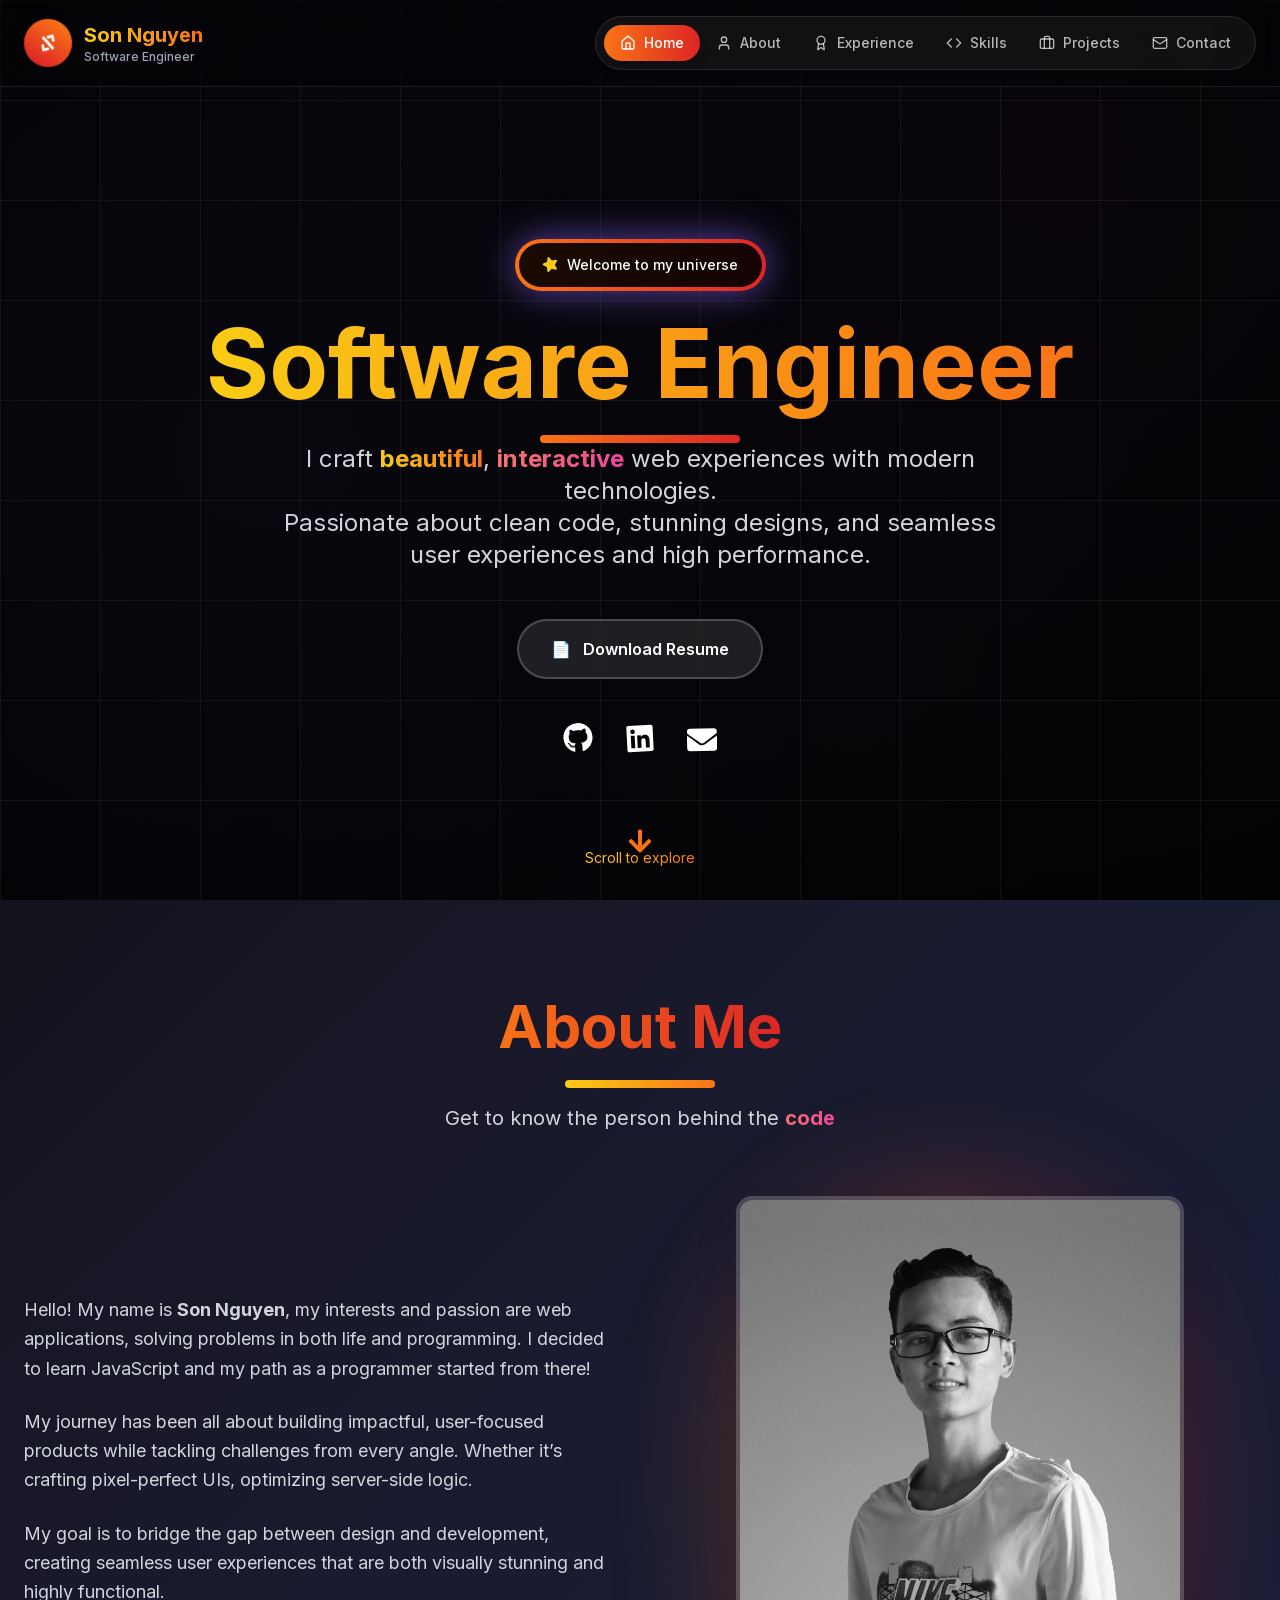
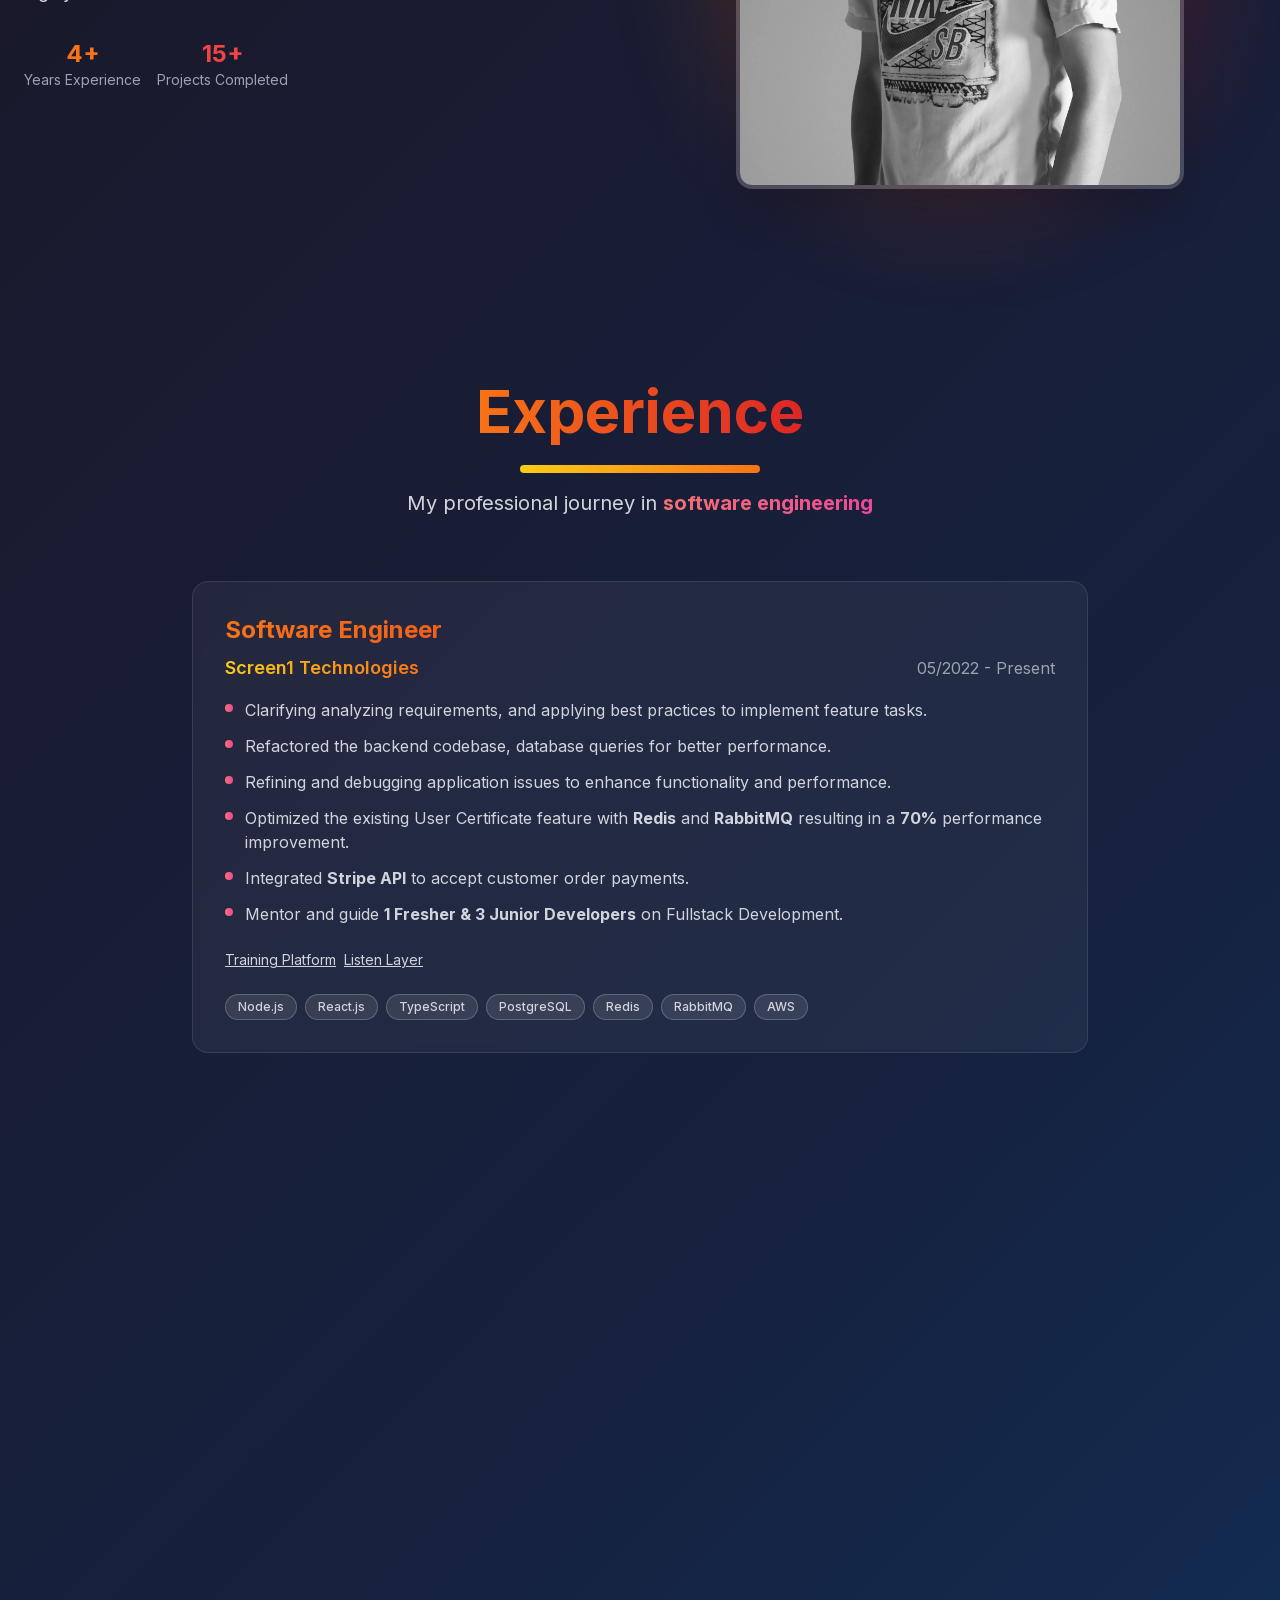
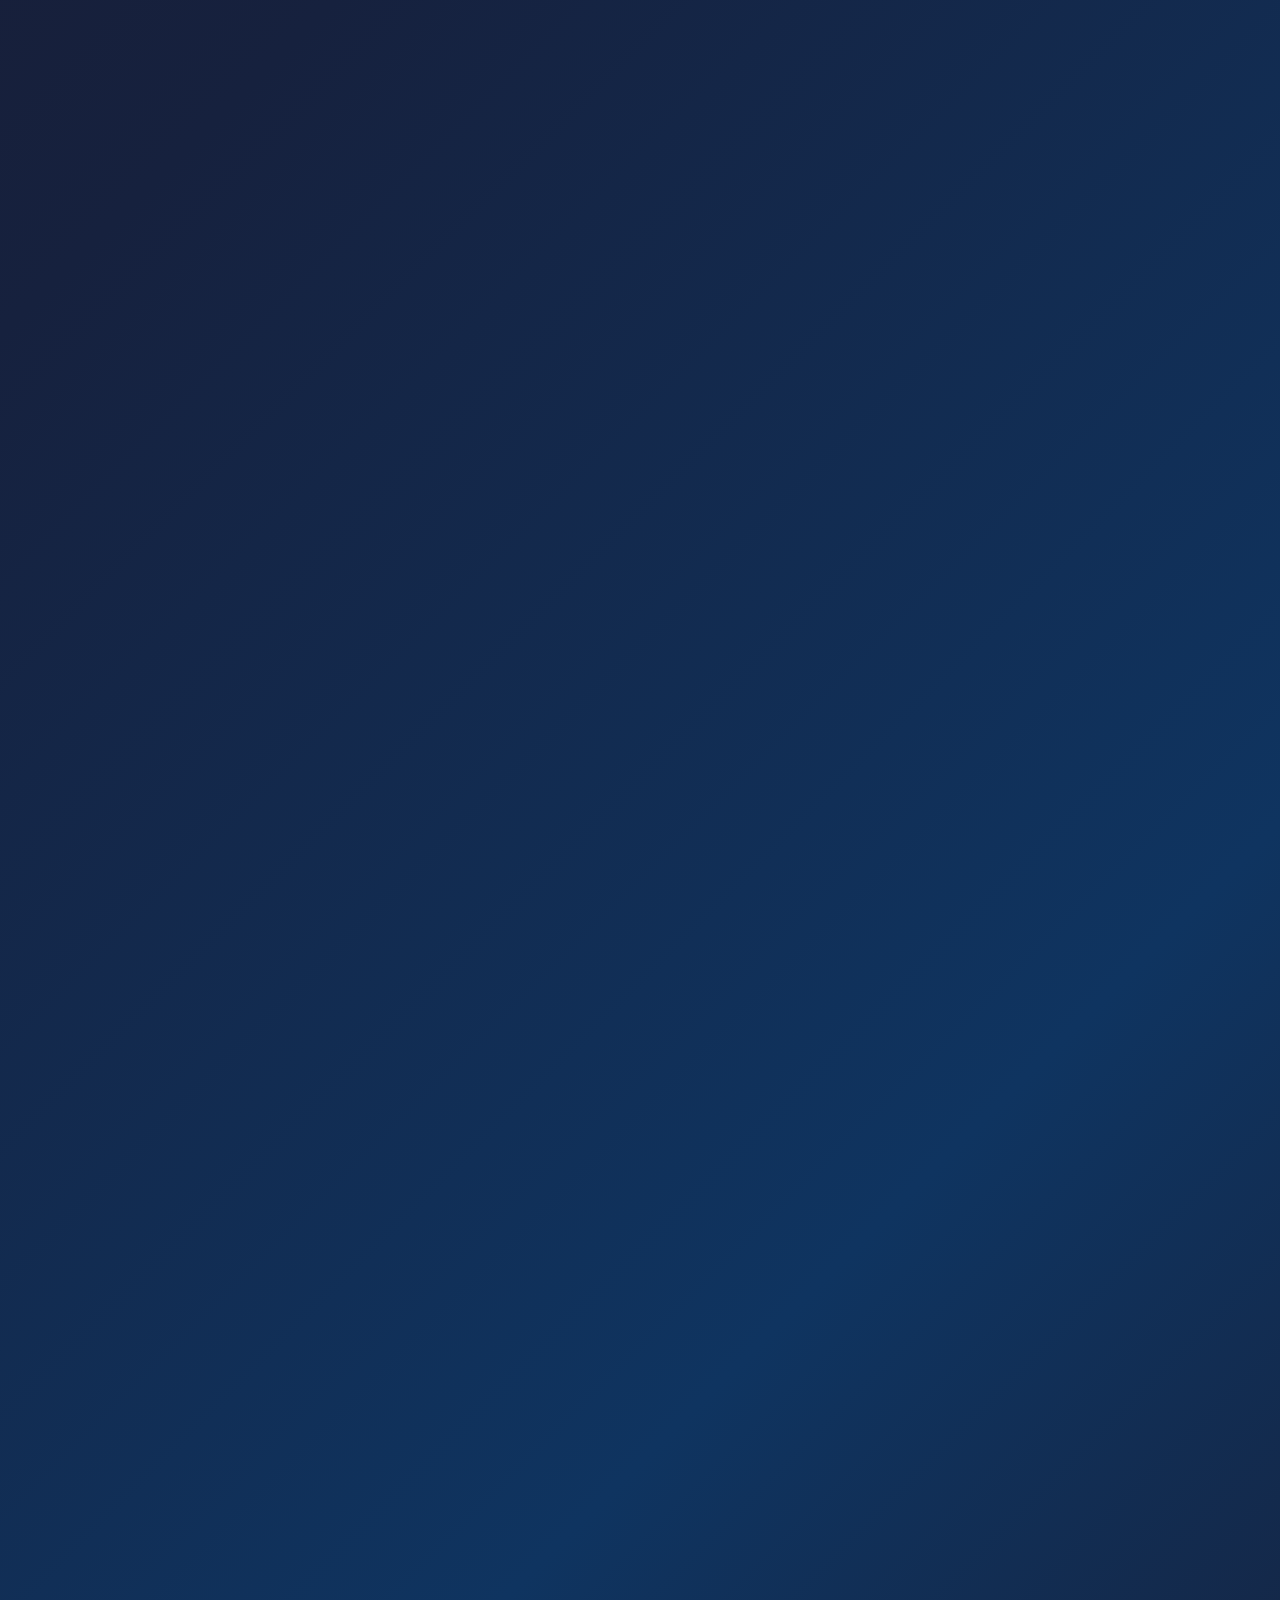
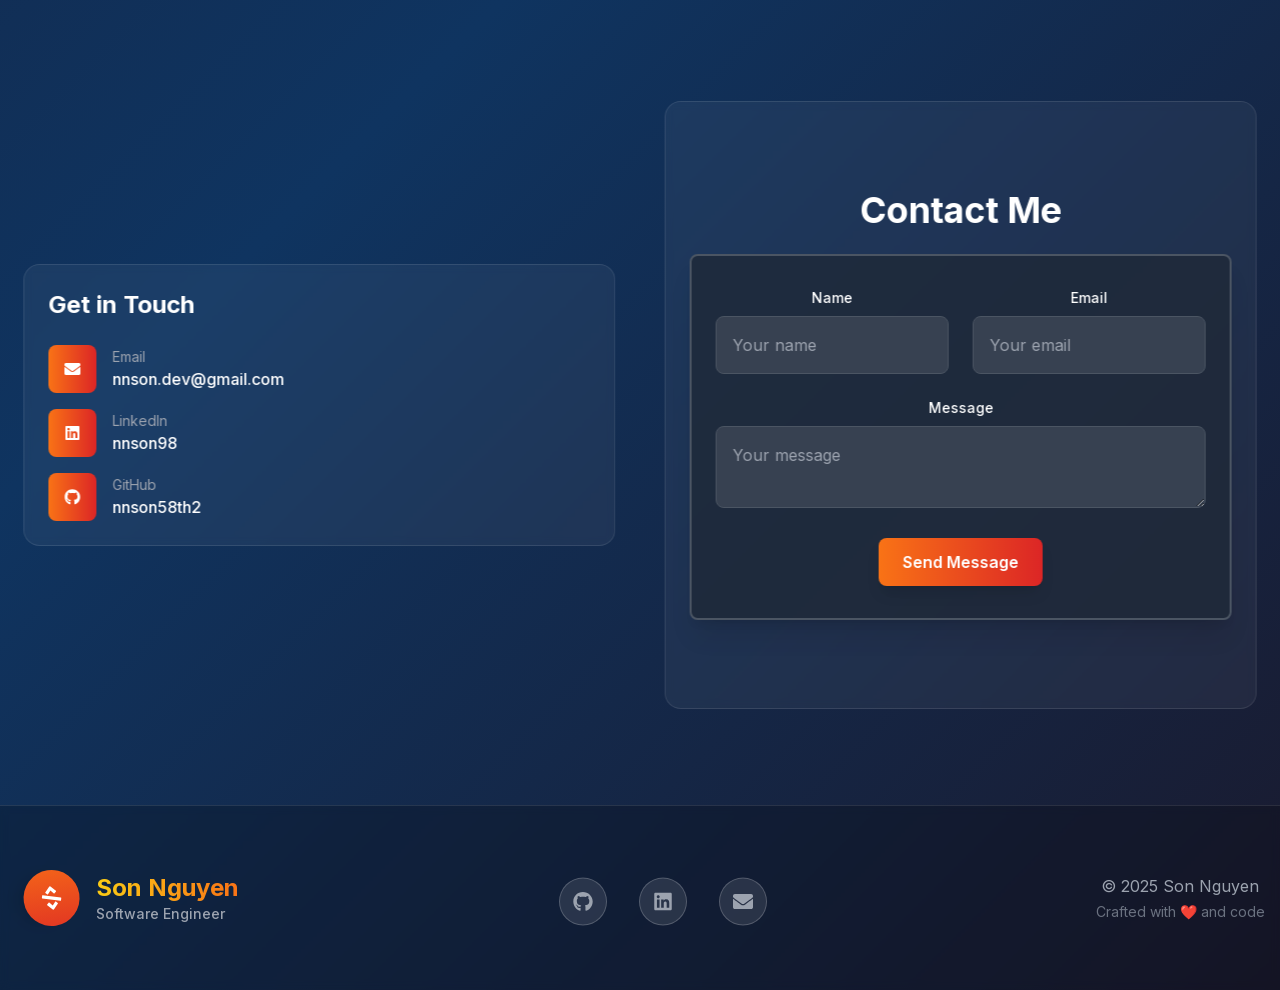
==== commit 8ccca02b: "Deploy from portfolio repo: fix: Update payload email send for submit form contact us nnson58th2/por" ====
--- a/index.html
+++ b/index.html
@@ -1,4 +1,4 @@
-<!DOCTYPE html><!--QQ46f_3o2oM83nz_I_BNC--><html lang="en"><head><meta charSet="utf-8"/><meta name="viewport" content="width=device-width, initial-scale=1"/><link rel="preload" href="/_next/static/media/e4af272ccee01ff0-s.p.woff2" as="font" crossorigin="" type="font/woff2"/><link rel="preload" as="image" href="/avatar.webp"/><link rel="stylesheet" href="/_next/static/css/f7dd2c76b62cf530.css" data-precedence="next"/><link rel="preload" as="script" fetchPriority="low" href="/_next/static/chunks/webpack-afb744fa22b020e9.js"/><script src="/_next/static/chunks/4bd1b696-c023c6e3521b1417.js" async=""></script><script src="/_next/static/chunks/255-379c01dac331dc2b.js" async=""></script><script src="/_next/static/chunks/main-app-1b4500b93111eabf.js" async=""></script><script src="/_next/static/chunks/app/layout-6c66c8fba5797ff2.js" async=""></script><script src="/_next/static/chunks/30a37ab2-d1e0ff3a8643e6c8.js" async=""></script><script src="/_next/static/chunks/8e1d74a4-9c8f7c39278dc33b.js" async=""></script><script src="/_next/static/chunks/a0f462e1-e1e8bd14b5267d05.js" async=""></script><script src="/_next/static/chunks/370-cfed14d48937773f.js" async=""></script><script src="/_next/static/chunks/app/page-e54bf7e8bb2d37ea.js" async=""></script><meta name="next-size-adjust" content=""/><meta name="theme-color" content="#f97316"/><title>Son Nguyen | Software Engineer</title><meta name="description" content="Personal blog and portfolio of Son Nguyen, sharing thoughts and experiences on software development, web technologies, and more."/><meta name="generator" content="Next.js"/><link rel="canonical" href="https://sonnguyen.dev"/><meta property="og:title" content="Son Nguyen | Software Engineer"/><meta property="og:description" content="Personal blog and portfolio of Son Nguyen, sharing thoughts and experiences on software development, web technologies, and more."/><meta property="og:url" content="https://sonnguyen.dev"/><meta property="og:site_name" content="Son Nguyen"/><meta property="og:locale" content="en_US"/><meta property="og:image" content="https://sonnguyen.dev/og/home.png"/><meta property="og:image:width" content="1200"/><meta property="og:image:height" content="630"/><meta property="og:image:alt" content="Son Nguyen | Software Engineer"/><meta property="og:type" content="website"/><meta name="twitter:card" content="summary_large_image"/><meta name="twitter:site" content="@sonnguyen"/><meta name="twitter:creator" content="@sonnguyen"/><meta name="twitter:title" content="Son Nguyen | Software Engineer"/><meta name="twitter:description" content="Personal blog and portfolio of Son Nguyen, sharing thoughts and experiences on software development, web technologies, and more."/><meta name="twitter:image" content="https://sonnguyen.dev/og/home.png"/><meta name="twitter:image:alt" content="Son Nguyen | Software Engineer"/><link rel="shortcut icon" href="/favicon.svg" sizes="any" type="image/svg+xml"/><link rel="icon" href="/favicon.ico" type="image/x-icon" sizes="48x48"/><link rel="icon" href="/favicon.ico" sizes="any" type="image/x-icon"/><link rel="apple-touch-icon" href="/apple-touch-icon.png" sizes="180x180" type="image/png"/><script src="/_next/static/chunks/polyfills-42372ed130431b0a.js" noModule=""></script></head><body class="__className_f367f3 relative"><div hidden=""><!--$--><!--/$--></div><div class="fixed inset-0 z-[-1] overflow-hidden"><div class="absolute inset-0 transition-all duration-2000 ease-linear" style="background:radial-gradient(circle at 20% 50%, hsl(240, 30%, 4%) 0%, transparent 80%),
+<!DOCTYPE html><!--HSlmd_Jeo8YxEfWMeYnmb--><html lang="en"><head><meta charSet="utf-8"/><meta name="viewport" content="width=device-width, initial-scale=1"/><link rel="preload" href="/_next/static/media/e4af272ccee01ff0-s.p.woff2" as="font" crossorigin="" type="font/woff2"/><link rel="preload" as="image" href="/avatar.webp"/><link rel="stylesheet" href="/_next/static/css/f7dd2c76b62cf530.css" data-precedence="next"/><link rel="preload" as="script" fetchPriority="low" href="/_next/static/chunks/webpack-afb744fa22b020e9.js"/><script src="/_next/static/chunks/4bd1b696-c023c6e3521b1417.js" async=""></script><script src="/_next/static/chunks/255-379c01dac331dc2b.js" async=""></script><script src="/_next/static/chunks/main-app-1b4500b93111eabf.js" async=""></script><script src="/_next/static/chunks/app/layout-6c66c8fba5797ff2.js" async=""></script><script src="/_next/static/chunks/30a37ab2-d1e0ff3a8643e6c8.js" async=""></script><script src="/_next/static/chunks/8e1d74a4-9c8f7c39278dc33b.js" async=""></script><script src="/_next/static/chunks/a0f462e1-e1e8bd14b5267d05.js" async=""></script><script src="/_next/static/chunks/370-cfed14d48937773f.js" async=""></script><script src="/_next/static/chunks/app/page-863e393dde648da8.js" async=""></script><meta name="next-size-adjust" content=""/><meta name="theme-color" content="#f97316"/><title>Son Nguyen | Software Engineer</title><meta name="description" content="Personal blog and portfolio of Son Nguyen, sharing thoughts and experiences on software development, web technologies, and more."/><meta name="generator" content="Next.js"/><link rel="canonical" href="https://sonnguyen.dev"/><meta property="og:title" content="Son Nguyen | Software Engineer"/><meta property="og:description" content="Personal blog and portfolio of Son Nguyen, sharing thoughts and experiences on software development, web technologies, and more."/><meta property="og:url" content="https://sonnguyen.dev"/><meta property="og:site_name" content="Son Nguyen"/><meta property="og:locale" content="en_US"/><meta property="og:image" content="https://sonnguyen.dev/og/home.png"/><meta property="og:image:width" content="1200"/><meta property="og:image:height" content="630"/><meta property="og:image:alt" content="Son Nguyen | Software Engineer"/><meta property="og:type" content="website"/><meta name="twitter:card" content="summary_large_image"/><meta name="twitter:site" content="@sonnguyen"/><meta name="twitter:creator" content="@sonnguyen"/><meta name="twitter:title" content="Son Nguyen | Software Engineer"/><meta name="twitter:description" content="Personal blog and portfolio of Son Nguyen, sharing thoughts and experiences on software development, web technologies, and more."/><meta name="twitter:image" content="https://sonnguyen.dev/og/home.png"/><meta name="twitter:image:alt" content="Son Nguyen | Software Engineer"/><link rel="shortcut icon" href="/favicon.svg" sizes="any" type="image/svg+xml"/><link rel="icon" href="/favicon.ico" type="image/x-icon" sizes="48x48"/><link rel="icon" href="/favicon.ico" sizes="any" type="image/x-icon"/><link rel="apple-touch-icon" href="/apple-touch-icon.png" sizes="180x180" type="image/png"/><script src="/_next/static/chunks/polyfills-42372ed130431b0a.js" noModule=""></script></head><body class="__className_f367f3 relative"><div hidden=""><!--$--><!--/$--></div><div class="fixed inset-0 z-[-1] overflow-hidden"><div class="absolute inset-0 transition-all duration-2000 ease-linear" style="background:radial-gradient(circle at 20% 50%, hsl(240, 30%, 4%) 0%, transparent 80%),
             radial-gradient(circle at 80% 20%, hsl(280, 35%, 3%) 0%, transparent 80%),
             linear-gradient(135deg, hsl(220, 40%, 1%) 0%, hsl(180, 50%, 0.5%) 100%)"></div><div class="absolute inset-0" style="background-image:linear-gradient(rgba(255,255,255,0.05) 1px, transparent 1px),
-            linear-gradient(90deg, rgba(255,255,255,0.05) 1px, transparent 1px);background-size:100px 100px"></div></div><div class="relative w-full flex flex-col text-white"><header class="fixed top-0 left-0 w-full z-[9999] backdrop-blur-md bg-black/20 border-b border-white/10" style="transform:translateY(-100px)"><div class="max-w-7xl mx-auto px-4 sm:px-6 py-4 flex items-center justify-between"><div class="flex items-center space-x-3 cursor-pointer group" style="opacity:0;transform:translateX(-20px)"><div class="w-12 h-12 rounded-full bg-gradient-to-r from-orange-500 to-red-600 flex items-center justify-center shadow-lg group-hover:shadow-xl transition-all duration-300"><svg stroke="currentColor" fill="currentColor" stroke-width="0" viewBox="0 0 640 512" class="text-white text-xl" height="1em" width="1em" xmlns="http://www.w3.org/2000/svg"><path d="M278.9 511.5l-61-17.7c-6.4-1.8-10-8.5-8.2-14.9L346.2 8.7c1.8-6.4 8.5-10 14.9-8.2l61 17.7c6.4 1.8 10 8.5 8.2 14.9L293.8 503.3c-1.9 6.4-8.5 10.1-14.9 8.2zm-114-112.2l43.5-46.4c4.6-4.9 4.3-12.7-.8-17.2L117 256l90.6-79.7c5.1-4.5 5.5-12.3.8-17.2l-43.5-46.4c-4.5-4.8-12.1-5.1-17-.5L3.8 247.2c-5.1 4.7-5.1 12.8 0 17.5l144.1 135.1c4.9 4.6 12.5 4.4 17-.5zm327.2.6l144.1-135.1c5.1-4.7 5.1-12.8 0-17.5L492.1 112.1c-4.8-4.5-12.4-4.3-17 .5L431.6 159c-4.6 4.9-4.3 12.7.8 17.2L523 256l-90.6 79.7c-5.1 4.5-5.5 12.3-.8 17.2l43.5 46.4c4.5 4.9 12.1 5.1 17 .6z"></path></svg></div><div class="flex flex-col"><span class="text-xl font-bold bg-gradient-to-r from-yellow-400 to-orange-500 bg-clip-text text-transparent group-hover:scale-105 transition-transform duration-300">Son Nguyen</span><span class="text-xs text-gray-400 font-medium">Software Engineer</span></div></div><div style="opacity:0;transform:translateX(20px)"><nav class="w-full relative"><div class="hidden md:flex items-center bg-white/5 backdrop-blur-sm rounded-full border border-white/10 px-2 py-2"><button class="relative flex items-center space-x-2 px-4 py-2 rounded-full transition-all duration-300 font-medium group bg-gradient-to-r from-orange-500 to-red-600 text-white shadow-lg" tabindex="0" style="opacity:0;transform:translateY(-20px)"><svg xmlns="http://www.w3.org/2000/svg" width="16" height="16" viewBox="0 0 24 24" fill="none" stroke="currentColor" stroke-width="2" stroke-linecap="round" stroke-linejoin="round" class="lucide lucide-house text-white" aria-hidden="true"><path d="M15 21v-8a1 1 0 0 0-1-1h-4a1 1 0 0 0-1 1v8"></path><path d="M3 10a2 2 0 0 1 .709-1.528l7-6a2 2 0 0 1 2.582 0l7 6A2 2 0 0 1 21 10v9a2 2 0 0 1-2 2H5a2 2 0 0 1-2-2z"></path></svg><span class="text-sm">Home</span></button><button class="relative flex items-center space-x-2 px-4 py-2 rounded-full transition-all duration-300 font-medium group text-white/70 hover:text-white hover:bg-white/10" tabindex="0" style="opacity:0;transform:translateY(-20px)"><svg xmlns="http://www.w3.org/2000/svg" width="16" height="16" viewBox="0 0 24 24" fill="none" stroke="currentColor" stroke-width="2" stroke-linecap="round" stroke-linejoin="round" class="lucide lucide-user text-white/70 group-hover:text-white" aria-hidden="true"><path d="M19 21v-2a4 4 0 0 0-4-4H9a4 4 0 0 0-4 4v2"></path><circle cx="12" cy="7" r="4"></circle></svg><span class="text-sm">About</span></button><button class="relative flex items-center space-x-2 px-4 py-2 rounded-full transition-all duration-300 font-medium group text-white/70 hover:text-white hover:bg-white/10" tabindex="0" style="opacity:0;transform:translateY(-20px)"><svg xmlns="http://www.w3.org/2000/svg" width="16" height="16" viewBox="0 0 24 24" fill="none" stroke="currentColor" stroke-width="2" stroke-linecap="round" stroke-linejoin="round" class="lucide lucide-award text-white/70 group-hover:text-white" aria-hidden="true"><path d="m15.477 12.89 1.515 8.526a.5.5 0 0 1-.81.47l-3.58-2.687a1 1 0 0 0-1.197 0l-3.586 2.686a.5.5 0 0 1-.81-.469l1.514-8.526"></path><circle cx="12" cy="8" r="6"></circle></svg><span class="text-sm">Experience</span></button><button class="relative flex items-center space-x-2 px-4 py-2 rounded-full transition-all duration-300 font-medium group text-white/70 hover:text-white hover:bg-white/10" tabindex="0" style="opacity:0;transform:translateY(-20px)"><svg xmlns="http://www.w3.org/2000/svg" width="16" height="16" viewBox="0 0 24 24" fill="none" stroke="currentColor" stroke-width="2" stroke-linecap="round" stroke-linejoin="round" class="lucide lucide-code text-white/70 group-hover:text-white" aria-hidden="true"><path d="m16 18 6-6-6-6"></path><path d="m8 6-6 6 6 6"></path></svg><span class="text-sm">Skills</span></button><button class="relative flex items-center space-x-2 px-4 py-2 rounded-full transition-all duration-300 font-medium group text-white/70 hover:text-white hover:bg-white/10" tabindex="0" style="opacity:0;transform:translateY(-20px)"><svg xmlns="http://www.w3.org/2000/svg" width="16" height="16" viewBox="0 0 24 24" fill="none" stroke="currentColor" stroke-width="2" stroke-linecap="round" stroke-linejoin="round" class="lucide lucide-briefcase text-white/70 group-hover:text-white" aria-hidden="true"><path d="M16 20V4a2 2 0 0 0-2-2h-4a2 2 0 0 0-2 2v16"></path><rect width="20" height="14" x="2" y="6" rx="2"></rect></svg><span class="text-sm">Projects</span></button><button class="relative flex items-center space-x-2 px-4 py-2 rounded-full transition-all duration-300 font-medium group text-white/70 hover:text-white hover:bg-white/10" tabindex="0" style="opacity:0;transform:translateY(-20px)"><svg xmlns="http://www.w3.org/2000/svg" width="16" height="16" viewBox="0 0 24 24" fill="none" stroke="currentColor" stroke-width="2" stroke-linecap="round" stroke-linejoin="round" class="lucide lucide-mail text-white/70 group-hover:text-white" aria-hidden="true"><path d="m22 7-8.991 5.727a2 2 0 0 1-2.009 0L2 7"></path><rect x="2" y="4" width="20" height="16" rx="2"></rect></svg><span class="text-sm">Contact</span></button></div><div class="md:hidden"><button class="relative text-white hover:text-blue-400 transition-colors duration-300 p-3 rounded-full bg-white/10 backdrop-blur-sm border border-white/20 hover:bg-white/20" tabindex="0"><div style="opacity:0;transform:rotate(90deg)"><svg xmlns="http://www.w3.org/2000/svg" width="24" height="24" viewBox="0 0 24 24" fill="none" stroke="currentColor" stroke-width="2" stroke-linecap="round" stroke-linejoin="round" class="lucide lucide-menu" aria-hidden="true"><path d="M4 5h16"></path><path d="M4 12h16"></path><path d="M4 19h16"></path></svg></div></button></div><div class="absolute -bottom-[22px] right-[18px] w-4 h-4 bg-black/95 border-l border-t border-white/20 transform rotate-45 z-50" style="opacity:0"></div><div class="md:hidden absolute top-16 right-0 bg-black/95 backdrop-blur-xl border border-white/20 rounded-2xl min-w-[200px] z-40 shadow-2xl overflow-hidden" style="height:0px;opacity:0"><div class="p-3"><button class="w-full flex items-center space-x-3 py-3 px-4 rounded-xl font-medium relative group bg-gradient-to-r from-orange-500 to-red-600 text-white"><svg xmlns="http://www.w3.org/2000/svg" width="18" height="18" viewBox="0 0 24 24" fill="none" stroke="currentColor" stroke-width="2" stroke-linecap="round" stroke-linejoin="round" class="lucide lucide-house text-white" aria-hidden="true"><path d="M15 21v-8a1 1 0 0 0-1-1h-4a1 1 0 0 0-1 1v8"></path><path d="M3 10a2 2 0 0 1 .709-1.528l7-6a2 2 0 0 1 2.582 0l7 6A2 2 0 0 1 21 10v9a2 2 0 0 1-2 2H5a2 2 0 0 1-2-2z"></path></svg><span class="relative z-10">Home</span></button><button class="w-full flex items-center space-x-3 py-3 px-4 rounded-xl font-medium relative group text-white"><svg xmlns="http://www.w3.org/2000/svg" width="18" height="18" viewBox="0 0 24 24" fill="none" stroke="currentColor" stroke-width="2" stroke-linecap="round" stroke-linejoin="round" class="lucide lucide-user text-white/70 group-hover:text-blue-400" aria-hidden="true"><path d="M19 21v-2a4 4 0 0 0-4-4H9a4 4 0 0 0-4 4v2"></path><circle cx="12" cy="7" r="4"></circle></svg><span class="relative z-10">About</span></button><button class="w-full flex items-center space-x-3 py-3 px-4 rounded-xl font-medium relative group text-white"><svg xmlns="http://www.w3.org/2000/svg" width="18" height="18" viewBox="0 0 24 24" fill="none" stroke="currentColor" stroke-width="2" stroke-linecap="round" stroke-linejoin="round" class="lucide lucide-award text-white/70 group-hover:text-blue-400" aria-hidden="true"><path d="m15.477 12.89 1.515 8.526a.5.5 0 0 1-.81.47l-3.58-2.687a1 1 0 0 0-1.197 0l-3.586 2.686a.5.5 0 0 1-.81-.469l1.514-8.526"></path><circle cx="12" cy="8" r="6"></circle></svg><span class="relative z-10">Experience</span></button><button class="w-full flex items-center space-x-3 py-3 px-4 rounded-xl font-medium relative group text-white"><svg xmlns="http://www.w3.org/2000/svg" width="18" height="18" viewBox="0 0 24 24" fill="none" stroke="currentColor" stroke-width="2" stroke-linecap="round" stroke-linejoin="round" class="lucide lucide-code text-white/70 group-hover:text-blue-400" aria-hidden="true"><path d="m16 18 6-6-6-6"></path><path d="m8 6-6 6 6 6"></path></svg><span class="relative z-10">Skills</span></button><button class="w-full flex items-center space-x-3 py-3 px-4 rounded-xl font-medium relative group text-white"><svg xmlns="http://www.w3.org/2000/svg" width="18" height="18" viewBox="0 0 24 24" fill="none" stroke="currentColor" stroke-width="2" stroke-linecap="round" stroke-linejoin="round" class="lucide lucide-briefcase text-white/70 group-hover:text-blue-400" aria-hidden="true"><path d="M16 20V4a2 2 0 0 0-2-2h-4a2 2 0 0 0-2 2v16"></path><rect width="20" height="14" x="2" y="6" rx="2"></rect></svg><span class="relative z-10">Projects</span></button><button class="w-full flex items-center space-x-3 py-3 px-4 rounded-xl font-medium relative group text-white"><svg xmlns="http://www.w3.org/2000/svg" width="18" height="18" viewBox="0 0 24 24" fill="none" stroke="currentColor" stroke-width="2" stroke-linecap="round" stroke-linejoin="round" class="lucide lucide-mail text-white/70 group-hover:text-blue-400" aria-hidden="true"><path d="m22 7-8.991 5.727a2 2 0 0 1-2.009 0L2 7"></path><rect x="2" y="4" width="20" height="16" rx="2"></rect></svg><span class="relative z-10">Contact</span></button></div></div></nav></div></div></header><section id="home" class="relative min-h-screen flex items-center justify-center px-6 pt-24"><div class="max-w-6xl mx-auto text-center" style="opacity:1;transform:none"><div class="mb-8" style="opacity:0;transform:translateY(30px) scale(0.8)"><div class="inline-block p-1 rounded-full bg-gradient-to-r from-orange-500 to-red-600 mb-6"><div class="bg-black/90 rounded-full px-6 py-3 flex items-center gap-2"><div><svg stroke="currentColor" fill="currentColor" stroke-width="0" viewBox="0 0 576 512" class="text-yellow-400" height="1em" width="1em" xmlns="http://www.w3.org/2000/svg"><path d="M259.3 17.8L194 150.2 47.9 171.5c-26.2 3.8-36.7 36.1-17.7 54.6l105.7 103-25 145.5c-4.5 26.3 23.2 46 46.4 33.7L288 439.6l130.7 68.7c23.2 12.2 50.9-7.4 46.4-33.7l-25-145.5 105.7-103c19-18.5 8.5-50.8-17.7-54.6L382 150.2 316.7 17.8c-11.7-23.6-45.6-23.9-57.4 0z"></path></svg></div><span class="text-sm font-medium">Welcome to my universe</span></div></div><div class="relative"><h1 class="text-5xl md:text-8xl font-bold mb-6 leading-tight cursor-default select-text"><span class="bg-gradient-to-r from-yellow-400 to-orange-500 bg-clip-text text-transparent">Software Engineer</span></h1><div class="h-2 bg-gradient-to-r from-orange-500 to-red-600 mx-auto rounded-full" style="width:0px"></div></div><p class="text-xl md:text-2xl text-gray-300 max-w-3xl mx-auto mb-12 leading-relaxed" style="transform:translateY(30px)">I craft<!-- --> <span class="font-bold bg-gradient-to-r from-yellow-400 to-orange-500 bg-clip-text text-transparent">beautiful</span>,<!-- --> <span class="font-bold bg-gradient-to-r from-red-400 to-pink-500 bg-clip-text text-transparent">interactive</span> <!-- -->web experiences with modern technologies.<br/>Passionate about clean code, stunning designs, and seamless user experiences and high performance.</p></div><div class="flex justify-center mb-12" style="opacity:0;transform:translateY(30px)"><a href="./son-nguyen-resume.pdf" target="_blank" class="px-8 py-4 bg-white/10 hover:bg-white/20 backdrop-blur-sm text-white font-semibold rounded-full border-2 border-white/20 transition-all duration-300 flex items-center gap-3" tabindex="0"><span>📄</span>Download Resume</a></div><div class="flex justify-center space-x-8" style="opacity:0"><a href="https://github.com/nnson58th2" target="_blank" rel="noopener noreferrer" class="text-3xl hover:text-primary transition-all duration-200 relative" tabindex="0"><svg stroke="currentColor" fill="currentColor" stroke-width="0" viewBox="0 0 496 512" height="1em" width="1em" xmlns="http://www.w3.org/2000/svg"><path d="M165.9 397.4c0 2-2.3 3.6-5.2 3.6-3.3.3-5.6-1.3-5.6-3.6 0-2 2.3-3.6 5.2-3.6 3-.3 5.6 1.3 5.6 3.6zm-31.1-4.5c-.7 2 1.3 4.3 4.3 4.9 2.6 1 5.6 0 6.2-2s-1.3-4.3-4.3-5.2c-2.6-.7-5.5.3-6.2 2.3zm44.2-1.7c-2.9.7-4.9 2.6-4.6 4.9.3 2 2.9 3.3 5.9 2.6 2.9-.7 4.9-2.6 4.6-4.6-.3-1.9-3-3.2-5.9-2.9zM244.8 8C106.1 8 0 113.3 0 252c0 110.9 69.8 205.8 169.5 239.2 12.8 2.3 17.3-5.6 17.3-12.1 0-6.2-.3-40.4-.3-61.4 0 0-70 15-84.7-29.8 0 0-11.4-29.1-27.8-36.6 0 0-22.9-15.7 1.6-15.4 0 0 24.9 2 38.6 25.8 21.9 38.6 58.6 27.5 72.9 20.9 2.3-16 8.8-27.1 16-33.7-55.9-6.2-112.3-14.3-112.3-110.5 0-27.5 7.6-41.3 23.6-58.9-2.6-6.5-11.1-33.3 2.6-67.9 20.9-6.5 69 27 69 27 20-5.6 41.5-8.5 62.8-8.5s42.8 2.9 62.8 8.5c0 0 48.1-33.6 69-27 13.7 34.7 5.2 61.4 2.6 67.9 16 17.7 25.8 31.5 25.8 58.9 0 96.5-58.9 104.2-114.8 110.5 9.2 7.9 17 22.9 17 46.4 0 33.7-.3 75.4-.3 83.6 0 6.5 4.6 14.4 17.3 12.1C428.2 457.8 496 362.9 496 252 496 113.3 383.5 8 244.8 8zM97.2 352.9c-1.3 1-1 3.3.7 5.2 1.6 1.6 3.9 2.3 5.2 1 1.3-1 1-3.3-.7-5.2-1.6-1.6-3.9-2.3-5.2-1zm-10.8-8.1c-.7 1.3.3 2.9 2.3 3.9 1.6 1 3.6.7 4.3-.7.7-1.3-.3-2.9-2.3-3.9-2-.6-3.6-.3-4.3.7zm32.4 35.6c-1.6 1.3-1 4.3 1.3 6.2 2.3 2.3 5.2 2.6 6.5 1 1.3-1.3.7-4.3-1.3-6.2-2.2-2.3-5.2-2.6-6.5-1zm-11.4-14.7c-1.6 1-1.6 3.6 0 5.9 1.6 2.3 4.3 3.3 5.6 2.3 1.6-1.3 1.6-3.9 0-6.2-1.4-2.3-4-3.3-5.6-2z"></path></svg></a><a href="https://www.linkedin.com/in/nnson98/" target="_blank" rel="noopener noreferrer" class="text-3xl hover:text-primary transition-all duration-200 relative" tabindex="0"><svg stroke="currentColor" fill="currentColor" stroke-width="0" viewBox="0 0 448 512" height="1em" width="1em" xmlns="http://www.w3.org/2000/svg"><path d="M416 32H31.9C14.3 32 0 46.5 0 64.3v383.4C0 465.5 14.3 480 31.9 480H416c17.6 0 32-14.5 32-32.3V64.3c0-17.8-14.4-32.3-32-32.3zM135.4 416H69V202.2h66.5V416zm-33.2-243c-21.3 0-38.5-17.3-38.5-38.5S80.9 96 102.2 96c21.2 0 38.5 17.3 38.5 38.5 0 21.3-17.2 38.5-38.5 38.5zm282.1 243h-66.4V312c0-24.8-.5-56.7-34.5-56.7-34.6 0-39.9 27-39.9 54.9V416h-66.4V202.2h63.7v29.2h.9c8.9-16.8 30.6-34.5 62.9-34.5 67.2 0 79.7 44.3 79.7 101.9V416z"></path></svg></a><a href="mailto:nnson.dev@gmail.com" target="_blank" rel="noopener noreferrer" class="text-3xl hover:text-primary transition-all duration-200 relative" tabindex="0"><svg stroke="currentColor" fill="currentColor" stroke-width="0" viewBox="0 0 512 512" height="1em" width="1em" xmlns="http://www.w3.org/2000/svg"><path d="M502.3 190.8c3.9-3.1 9.7-.2 9.7 4.7V400c0 26.5-21.5 48-48 48H48c-26.5 0-48-21.5-48-48V195.6c0-5 5.7-7.8 9.7-4.7 22.4 17.4 52.1 39.5 154.1 113.6 21.1 15.4 56.7 47.8 92.2 47.6 35.7.3 72-32.8 92.3-47.6 102-74.1 131.6-96.3 154-113.7zM256 320c23.2.4 56.6-29.2 73.4-41.4 132.7-96.3 142.8-104.7 173.4-128.7 5.8-4.5 9.2-11.5 9.2-18.9v-19c0-26.5-21.5-48-48-48H48C21.5 64 0 85.5 0 112v19c0 7.4 3.4 14.3 9.2 18.9 30.6 23.9 40.7 32.4 173.4 128.7 16.8 12.2 50.2 41.8 73.4 41.4z"></path></svg></a></div></div><div class="hidden md:block absolute bottom-8 left-1/2 transform -translate-x-1/2" style="opacity:0"><div class="flex justify-center text-2xl text-orange-500 bg-clip-text cursor-pointer"><svg stroke="currentColor" fill="currentColor" stroke-width="0" viewBox="0 0 448 512" height="1em" width="1em" xmlns="http://www.w3.org/2000/svg"><path d="M413.1 222.5l22.2 22.2c9.4 9.4 9.4 24.6 0 33.9L241 473c-9.4 9.4-24.6 9.4-33.9 0L12.7 278.6c-9.4-9.4-9.4-24.6 0-33.9l22.2-22.2c9.5-9.5 25-9.3 34.3.4L184 343.4V56c0-13.3 10.7-24 24-24h32c13.3 0 24 10.7 24 24v287.4l114.8-120.5c9.3-9.8 24.8-10 34.3-.4z"></path></svg></div><div class="mt-2 text-sm bg-gradient-to-r from-yellow-400 to-orange-500 bg-clip-text text-transparent">Scroll to explore</div></div></section><section id="about" class="py-12 md:py-24 relative"><div class="max-w-7xl mx-auto px-6"><div class="text-center mb-16" style="opacity:0;transform:translateY(30px)"><h2 class="text-4xl md:text-6xl font-bold mb-6"><span class="bg-gradient-to-r from-orange-500 to-red-600 bg-clip-text text-transparent">About Me</span></h2><div class="h-2 bg-gradient-to-r from-yellow-400 to-orange-500 mx-auto rounded-full mb-4" style="width:0px"></div><p class="text-xl text-gray-300 max-w-2xl mx-auto" style="opacity:0">Get to know the person behind the<!-- --> <span class="font-bold bg-gradient-to-r from-red-400 to-pink-500 bg-clip-text text-transparent">code</span></p></div><div class="lg:hidden mb-12" style="opacity:0;transform:translateY(30px)"><div class="relative w-full max-w-sm mx-auto"><div class="absolute inset-0 bg-gradient-to-r from-orange-500 to-red-600 rounded-full blur-3xl opacity-30"></div><img src="/avatar.webp" alt="Son Nguyen Avatar" class="relative w-full h-auto rounded-2xl border-4 border-white/20 shadow-2xl"/></div></div><div class="grid lg:grid-cols-2 gap-12 items-center"><div style="opacity:0;transform:translateX(-50px)"><div class="space-y-6 text-lg text-gray-300 leading-relaxed"><p>Hello! My name is <strong>Son Nguyen</strong>, my interests and passion are web applications, solving problems in both life and programming. I decided to learn JavaScript and my path as a programmer started from there!</p><p>My journey has been all about building impactful, user-focused products while tackling challenges from every angle. Whether it’s crafting pixel-perfect UIs, optimizing server-side logic.</p><p>My goal is to bridge the gap between design and development, creating seamless user experiences that are both visually stunning and highly functional.</p></div><div class="flex gap-4 mt-8"><div class="text-center"><div class="text-2xl font-bold text-orange-500">4+</div><div class="text-sm text-gray-400">Years Experience</div></div><div class="text-center"><div class="text-2xl font-bold text-red-500">15+</div><div class="text-sm text-gray-400">Projects Completed</div></div></div></div><div class="hidden lg:block" style="opacity:0;transform:translateX(50px)"><div class="relative w-full max-w-md mx-auto"><div class="absolute inset-0 bg-gradient-to-r from-orange-500 to-red-600 rounded-full blur-3xl opacity-30"></div><img src="/avatar.webp" alt="Son Nguyen Avatar" class="relative w-full h-auto rounded-2xl border-4 border-white/20 shadow-2xl"/></div></div></div></div></section><section id="experience" class="py-12 md:py-24 relative"><div class="max-w-7xl mx-auto px-4 md:px-6"><div class="text-center mb-12 md:mb-16" style="opacity:0;transform:translateY(30px)"><h2 class="text-4xl md:text-6xl font-bold mb-6"><span class="bg-gradient-to-r from-orange-500 to-red-600 bg-clip-text text-transparent">Experience</span></h2><div class="h-2 bg-gradient-to-r from-yellow-400 to-orange-500 mx-auto rounded-full mb-4" style="width:0px"></div><p class="text-xl text-gray-300 max-w-2xl mx-auto" style="opacity:0">My professional journey in<!-- --> <span class="font-bold bg-gradient-to-r from-red-400 to-pink-500 bg-clip-text text-transparent">software engineering</span></p></div><div class="max-w-4xl mx-auto" style="opacity:0;transform:translateY(50px)"><div class="group pb-8 md:pb-12" style="opacity:0;transform:translateY(50px)"><div class="bg-white/5 backdrop-blur-sm border border-white/10 rounded-xl md:rounded-2xl p-4 md:p-8 hover:bg-white/10 transition-all duration-300 relative overflow-hidden h-full flex flex-col"><div class="absolute inset-0 bg-gradient-to-r from-orange-500 to-red-600 opacity-0 group-hover:opacity-10 transition-opacity duration-300"></div><h3 class="text-lg md:text-2xl font-bold mb-2 bg-gradient-to-r from-orange-500 to-red-600 bg-clip-text text-transparent relative z-10">Software Engineer</h3><div class="flex flex-col md:flex-row md:items-center md:justify-between mb-4 relative z-10"><span class="text-base md:text-lg font-semibold bg-gradient-to-r from-yellow-400 to-orange-500 bg-clip-text text-transparent mb-1 md:mb-0">Screen1 Technologies</span><span class="text-gray-400 text-sm md:text-base">05/2022<!-- --> - <!-- -->Present</span></div><ul class="space-y-3 text-gray-300 relative z-10"><li class="flex items-start md:items-start"><span class="hidden md:block text-sm mr-3 mt-1.5 w-2 h-2 bg-gradient-to-r from-red-400 to-pink-500 rounded-full flex-shrink-0"></span><span class="group-hover:text-white transition-colors duration-300 md:ml-0">Clarifying analyzing requirements, and applying best practices to implement feature tasks.</span></li><li class="flex items-start md:items-start"><span class="hidden md:block text-sm mr-3 mt-1.5 w-2 h-2 bg-gradient-to-r from-red-400 to-pink-500 rounded-full flex-shrink-0"></span><span class="group-hover:text-white transition-colors duration-300 md:ml-0">Refactored the backend codebase, database queries for better performance.</span></li><li class="flex items-start md:items-start"><span class="hidden md:block text-sm mr-3 mt-1.5 w-2 h-2 bg-gradient-to-r from-red-400 to-pink-500 rounded-full flex-shrink-0"></span><span class="group-hover:text-white transition-colors duration-300 md:ml-0">Refining and debugging application issues to enhance functionality and performance.</span></li><li class="flex items-start md:items-start"><span class="hidden md:block text-sm mr-3 mt-1.5 w-2 h-2 bg-gradient-to-r from-red-400 to-pink-500 rounded-full flex-shrink-0"></span><span class="group-hover:text-white transition-colors duration-300 md:ml-0">Optimized the existing User Certificate feature with <strong>Redis</strong> and <strong>RabbitMQ</strong> resulting in a <strong>70%</strong> performance improvement.</span></li><li class="flex items-start md:items-start"><span class="hidden md:block text-sm mr-3 mt-1.5 w-2 h-2 bg-gradient-to-r from-red-400 to-pink-500 rounded-full flex-shrink-0"></span><span class="group-hover:text-white transition-colors duration-300 md:ml-0">Integrated <strong>Stripe API</strong> to accept customer order payments.</span></li><li class="flex items-start md:items-start"><span class="hidden md:block text-sm mr-3 mt-1.5 w-2 h-2 bg-gradient-to-r from-red-400 to-pink-500 rounded-full flex-shrink-0"></span><span class="group-hover:text-white transition-colors duration-300 md:ml-0">Mentor and guide <strong>1 Fresher & 3 Junior Developers</strong> on Fullstack Development.</span></li></ul><div class="flex flex-wrap gap-2 pt-6 relative z-10"><a href="https://training.cams-care.com" target="_blank" rel="noopener noreferrer" class="text-sm underline text-gray-300 hover:text-white transition-all duration-300">Training Platform</a><a href="https://www.listenlayer.com" target="_blank" rel="noopener noreferrer" class="text-sm underline text-gray-300 hover:text-white transition-all duration-300">Listen Layer</a></div><div class="flex flex-wrap gap-2 pt-6 relative z-10"><span class="px-3 py-1 bg-white/10 border border-white/20 rounded-full text-xs font-medium text-gray-300 hover:bg-white/20 hover:text-white transition-all duration-300">Node.js</span><span class="px-3 py-1 bg-white/10 border border-white/20 rounded-full text-xs font-medium text-gray-300 hover:bg-white/20 hover:text-white transition-all duration-300">React.js</span><span class="px-3 py-1 bg-white/10 border border-white/20 rounded-full text-xs font-medium text-gray-300 hover:bg-white/20 hover:text-white transition-all duration-300">TypeScript</span><span class="px-3 py-1 bg-white/10 border border-white/20 rounded-full text-xs font-medium text-gray-300 hover:bg-white/20 hover:text-white transition-all duration-300">PostgreSQL</span><span class="px-3 py-1 bg-white/10 border border-white/20 rounded-full text-xs font-medium text-gray-300 hover:bg-white/20 hover:text-white transition-all duration-300">Redis</span><span class="px-3 py-1 bg-white/10 border border-white/20 rounded-full text-xs font-medium text-gray-300 hover:bg-white/20 hover:text-white transition-all duration-300">RabbitMQ</span><span class="px-3 py-1 bg-white/10 border border-white/20 rounded-full text-xs font-medium text-gray-300 hover:bg-white/20 hover:text-white transition-all duration-300">AWS</span></div></div></div><div class="group pb-8 md:pb-12" style="opacity:0;transform:translateY(50px)"><div class="bg-white/5 backdrop-blur-sm border border-white/10 rounded-xl md:rounded-2xl p-4 md:p-8 hover:bg-white/10 transition-all duration-300 relative overflow-hidden h-full flex flex-col"><div class="absolute inset-0 bg-gradient-to-r from-yellow-400 to-orange-500 opacity-0 group-hover:opacity-10 transition-opacity duration-300"></div><h3 class="text-lg md:text-2xl font-bold mb-2 bg-gradient-to-r from-orange-500 to-red-600 bg-clip-text text-transparent relative z-10">Full Stack Developer</h3><div class="flex flex-col md:flex-row md:items-center md:justify-between mb-4 relative z-10"><span class="text-base md:text-lg font-semibold bg-gradient-to-r from-yellow-400 to-orange-500 bg-clip-text text-transparent mb-1 md:mb-0">Platfox/OTB</span><span class="text-gray-400 text-sm md:text-base">10/2020<!-- --> - <!-- -->05/2022</span></div><ul class="space-y-3 text-gray-300 relative z-10"><li class="flex items-start md:items-start"><span class="hidden md:block text-sm mr-3 mt-1.5 w-2 h-2 bg-gradient-to-r from-red-400 to-pink-500 rounded-full flex-shrink-0"></span><span class="group-hover:text-white transition-colors duration-300 md:ml-0">Help retailers in the <strong>Print On Demand</strong> with optimizations qualified products.</span></li>